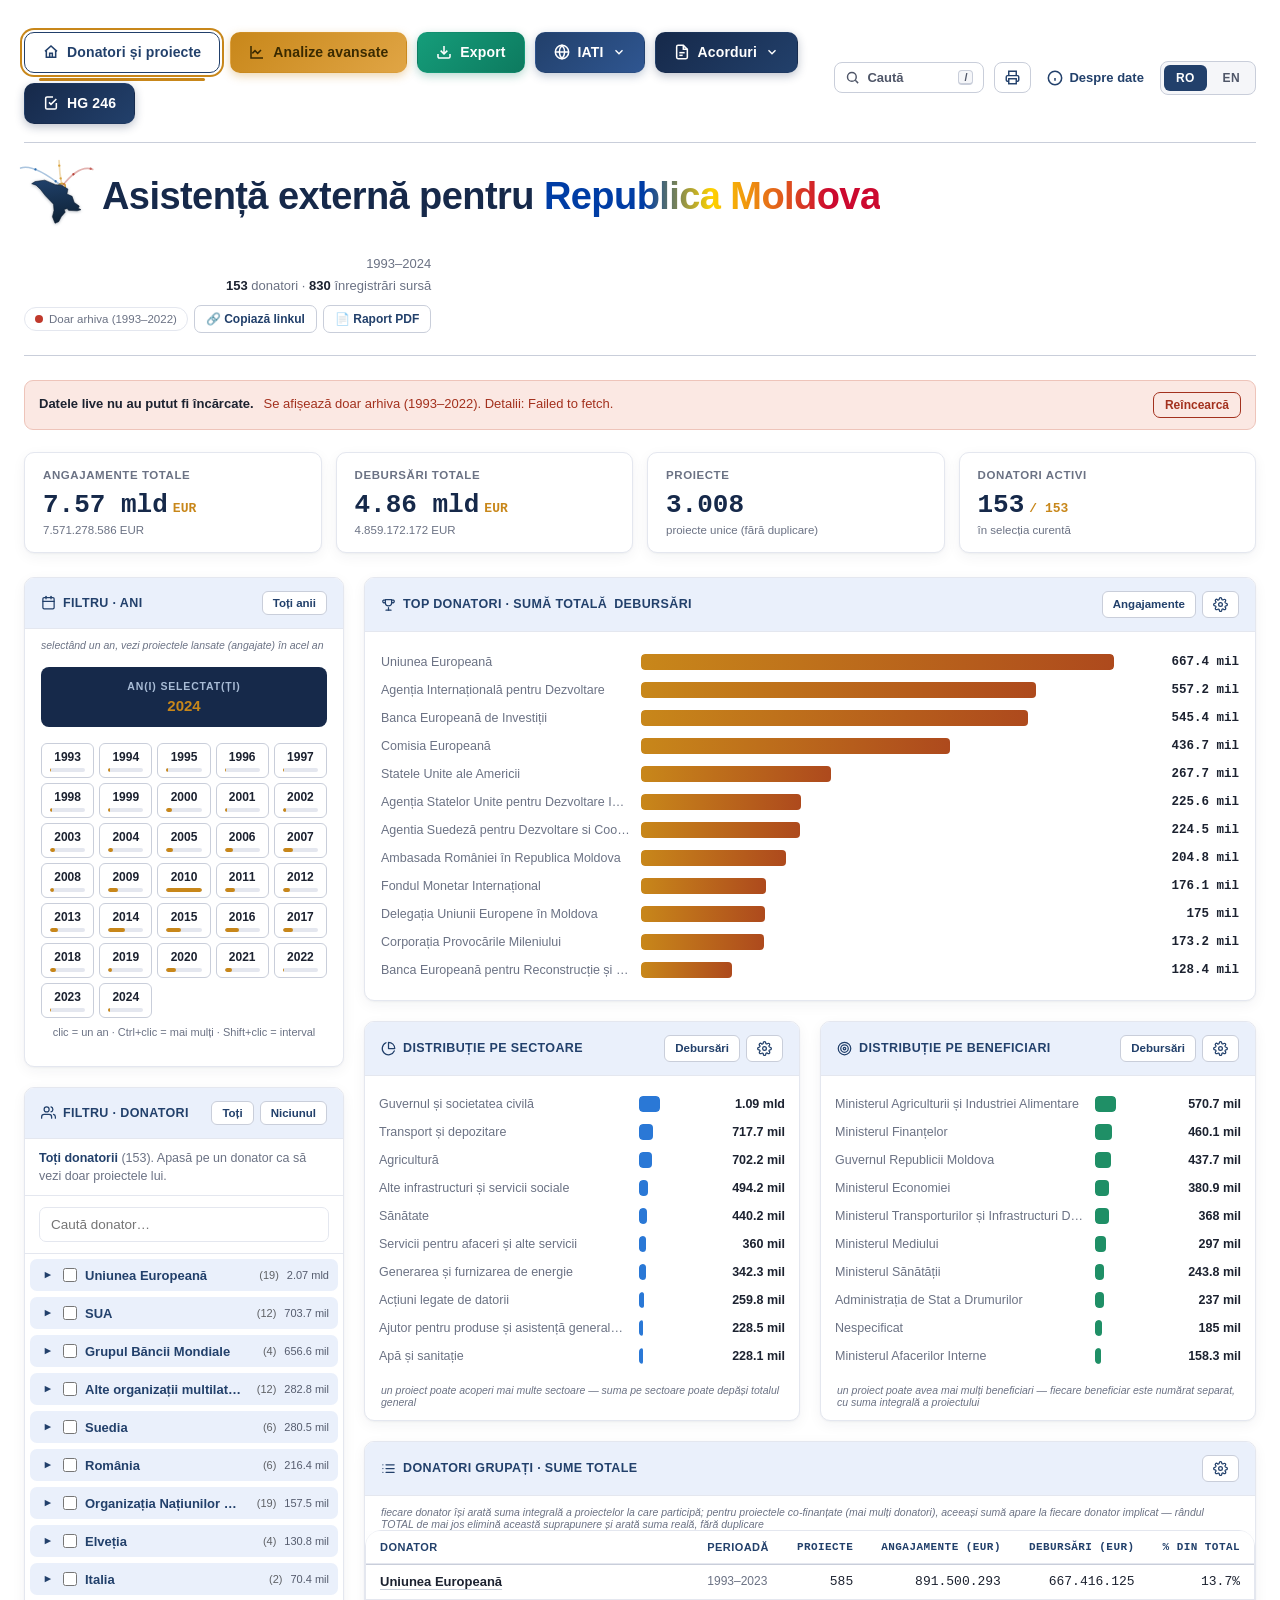
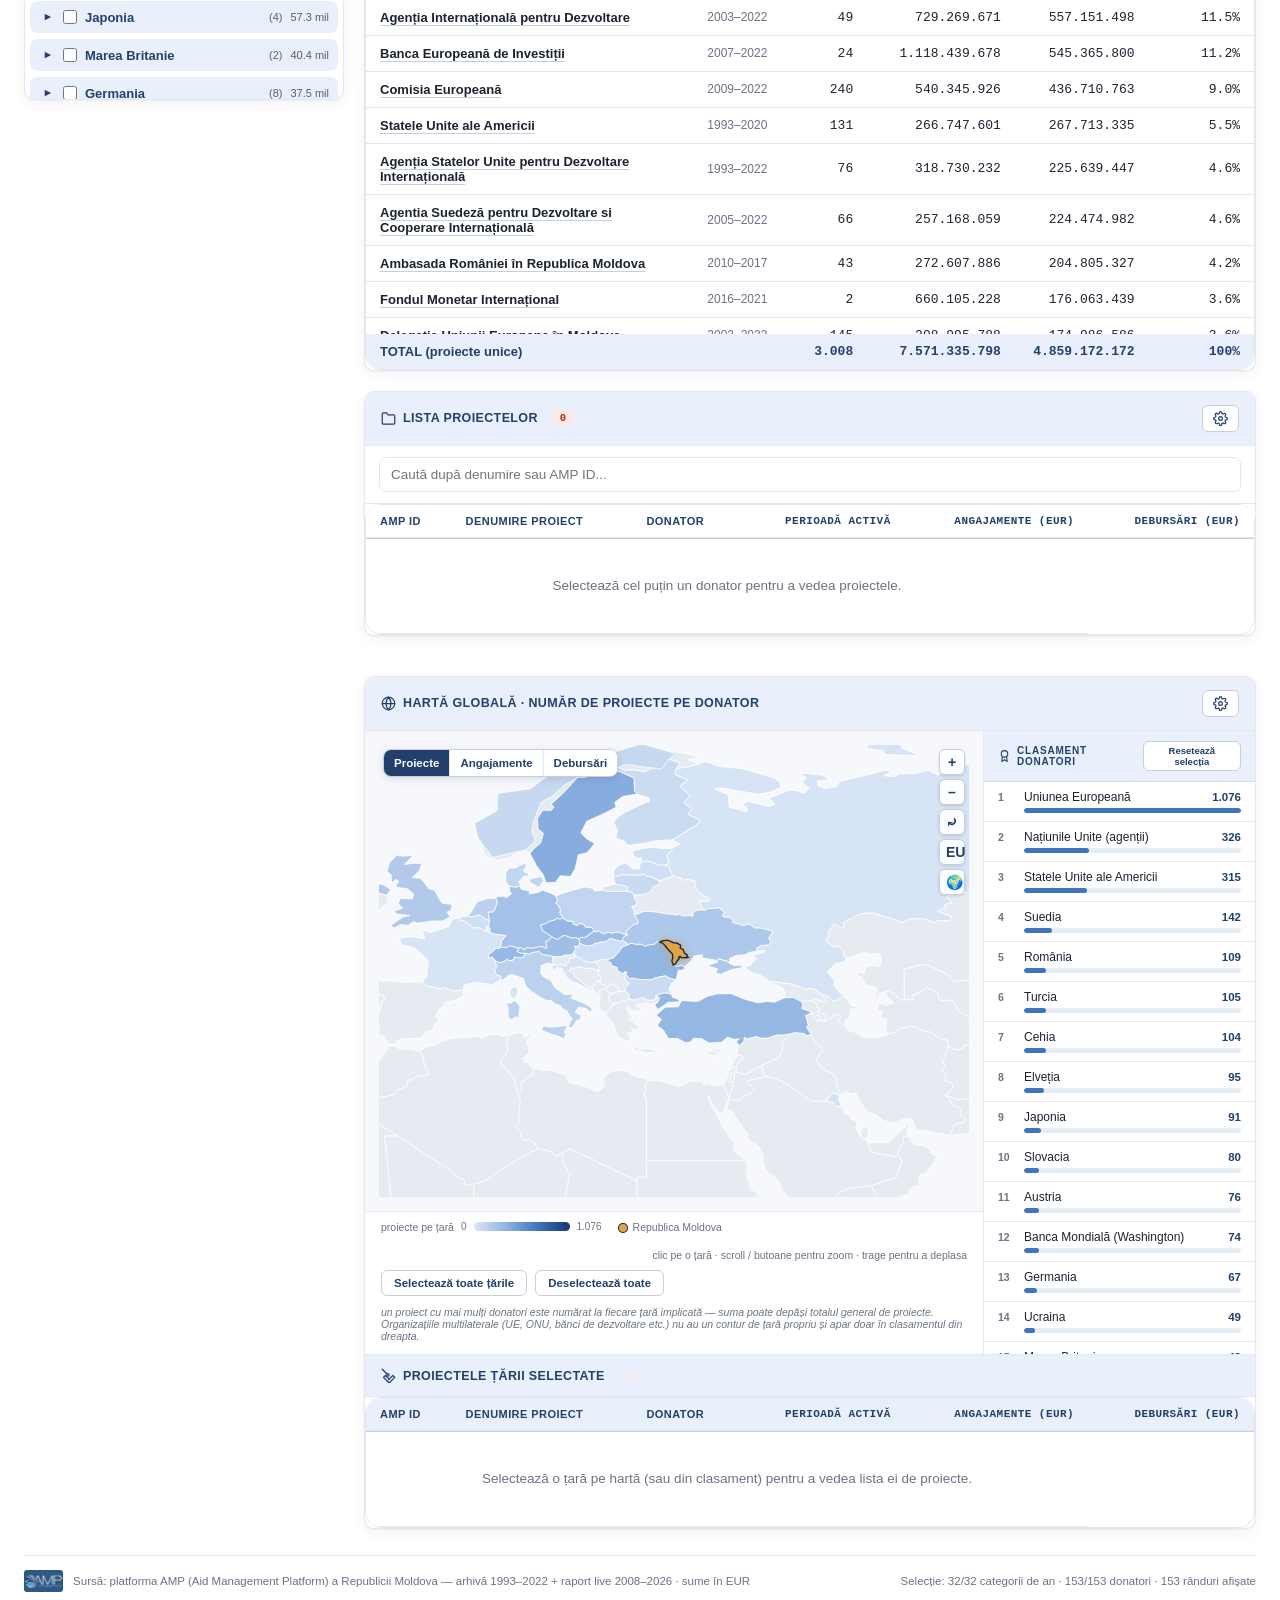
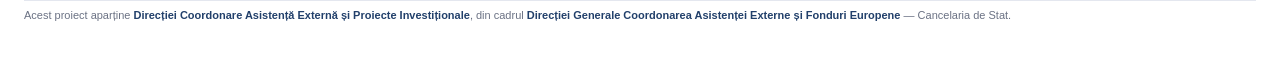
==== index.html @ 8be4ebf2 "Add files via upload" ====
<!doctype html>
<html lang="ro">
<head>
<meta charset="utf-8"/>
<meta name="viewport" content="width=device-width, initial-scale=1"/>
<meta name="description" content="Asistență externă pentru Republica Moldova — proiecte, donatori, sectoare, pe ani. Date din platforma AMP și din standardul internațional IATI."/>
<title>Asistență Externă — Republica Moldova</title>
<meta name="description" content="Cine finanțează Republica Moldova, cât și unde: donatori, proiecte, sume angajate și debursate, pe ani, sectoare și raioane — din platforma AMP și IATI.">
<meta property="og:title" content="Asistență externă pentru Republica Moldova">
<meta property="og:description" content="Cine finanțează Republica Moldova, cât și unde: donatori, proiecte, sume angajate și debursate, pe ani, sectoare și raioane — din platforma AMP și IATI.">
<meta property="og:image" content="https://nistor.vivi.md/og.png">
<meta property="og:url" content="https://nistor.vivi.md/">
<link rel="canonical" href="https://nistor.vivi.md/">
<meta property="og:type" content="website">
<meta name="twitter:card" content="summary_large_image">
<link rel="icon" href="favicon.svg" type="image/svg+xml">
<link rel="apple-touch-icon" href="apple-touch-icon.png">
<link rel="alternate" type="application/rss+xml" title="Acorduri de asistență externă — acte noi" href="rss.xml">

<style>
  :root{
    --bg:#ffffff;
    --panel:#ffffff;
    --line:#e4e7ef;
    --line-strong:#c9ceda;
    --ink:#1c2230;
    --ink-dim:#6b7284;
    --navy:#22406b;
    --navy-deep:#16294a;
    --blue-bg:#eaf0fb;
    --gold:#c8871a;
    --gold-bg:#fdf1dc;
    --red:#a3311e;
    --red-bg:#fbe8e3;
    --green-bg:#e6f4ea;
    --green-ink:#276c3e;
    /* dark "arrivals board" palette borrowed for map + sector/beneficiary panels */
    --dk-bg:#ffffff;
    --dk-panel:#ffffff;
    --dk-panel-alt:#f5f3ee;
    --amber:#ffb020;
    --amber-dim:#7a5a1a;
    --teal:#2dd4bf;
    --teal-dim:#155a52;
    --dk-red:#c0402c;
    --dk-ink:#1c2230;
    --dk-ink-dim:#6b7284;
    --dk-line:rgba(28,34,48,0.09);
    --dk-line-strong:rgba(28,34,48,0.18);
    --mono:ui-monospace,'SF Mono','Cascadia Mono','Roboto Mono',Consolas,'Courier New',monospace;
    --radius:10px;
    --shadow:0 1px 2px rgba(20,30,60,.04), 0 4px 14px rgba(20,30,60,.05);
  }
  *{box-sizing:border-box;}
  html,body{margin:0;padding:0;overflow-x:hidden;max-width:100%;}
  body{
    background:var(--bg);
    color:var(--ink);
    font-family:-apple-system,BlinkMacSystemFont,'Segoe UI',Roboto,'Helvetica Neue',Arial,sans-serif;
    min-height:100vh;
    font-size:15px;
  }
  .wrap{max-width:1400px;margin:0 auto;padding:32px 24px 60px;}

  /* ---------- Header ---------- */
  header.top{
    display:flex;justify-content:space-between;align-items:flex-end;
    gap:24px;flex-wrap:wrap;
    padding-bottom:22px;margin-bottom:24px;
    border-bottom:1px solid var(--line-strong);
  }
  .title-row{display:flex;align-items:center;gap:14px;}
  .lang-switch{display:flex;gap:4px;background:var(--bg);border:1px solid var(--line-strong);border-radius:8px;padding:3px;}
  .lang-switch button{
    border:none;background:transparent;color:var(--ink-dim);font-size:12px;font-weight:700;
    padding:6px 12px;border-radius:6px;cursor:pointer;letter-spacing:.03em;
  }
  .lang-switch button.active{background:var(--navy);color:#fff;}
  .lang-switch button:hover:not(.active){color:var(--navy);}
  /* Butonul „Acorduri" avea aceeași formă ca vecinii lui, dar nicio regulă de
     interacțiune: nu se ridica la hover, n-avea strălucire, nu răspundea la
     apăsare, iar săgeata stătea pe loc. Arăta ca o etichetă, nu ca un buton —
     iar diferența față de celelalte două îl făcea să pară stricat. Primește
     același tratament, adaptat conturului lui alb cu navy: la hover se umple
     cu albastru și inversează culorile. */
  #acorduriNavBtn, #hg246NavBtn{
    /* Culorile stau aici, nu în atributul style al elementului: un stil inline
       bate orice regulă din foaia de stil, așa că starea de hover nu se putea
       aplica niciodată. Butoanele arătau statice fiindcă erau statice. */
    background:linear-gradient(135deg,#16294a,#22406b);
    color:#fff;
    border:1.5px solid transparent;
    transition:transform .35s cubic-bezier(.34,1.56,.64,1), box-shadow .25s ease,
               background .25s ease, color .25s ease, border-color .25s ease;
    position:relative; overflow:hidden;
  }
  #acorduriNavBtn::before, #hg246NavBtn::before{
    content:''; position:absolute; inset:0; border-radius:inherit;
    background:radial-gradient(circle at 50% 50%, rgba(255,255,255,.3), transparent 70%);
    opacity:0; transition:opacity .3s ease; pointer-events:none;
  }
  #acorduriNavBtn:hover, #hg246NavBtn:hover{
    transform:translateY(-3px) scale(1.035);
    /* Fundalul de bază e navy închis; la hover se luminează cu o treaptă,
       ca celelalte butoane pline. Chenarul rămâne transparent — altfel ar
       apărea un contur din senin, doar la trecerea mouse-ului. */
    background:linear-gradient(135deg,var(--navy),#2f5691);
    color:#fff; border-color:transparent;
    box-shadow:0 10px 26px rgba(34,64,107,.35),0 3px 8px rgba(34,64,107,.25),
               0 0 0 1px rgba(34,64,107,.3);
  }
  #acorduriNavBtn:hover::before, #hg246NavBtn:hover::before{ opacity:1; }
  #acorduriNavBtn:active, #hg246NavBtn:active{
    transform:translateY(-1px) scale(.97);
    transition:transform .12s ease;
  }
  #acorduriNavBtn svg, #hg246NavBtn svg{ transition:transform .35s cubic-bezier(.34,1.56,.64,1); }
  #acorduriNavBtn:hover svg, #hg246NavBtn:hover svg{ transform:translateX(3px); }
  #acorduriNavBtn:hover #acorduriSelectorChevron{ transform:none; }
  #acorduriSelector.deschis #acorduriSelectorChevron{ transform:rotate(180deg) !important; }
  #acorduriSelectorMenu .acord-opt:hover, #acorduriSelectorMenu .acord-opt:focus-visible{ background:var(--blue-bg); outline:none; }
  /* Focusul din tastatură era invizibil pe toate trei. */
  #acorduriNavBtn:focus-visible, #hg246NavBtn:focus-visible, #advancedAnalysisNavBtn:focus-visible,
  #updateNavBtn:focus-visible{ outline:2px solid var(--gold); outline-offset:3px; }

  #advancedAnalysisNavBtn, #updateNavBtn{
    transition:transform .35s cubic-bezier(.34,1.56,.64,1), box-shadow .25s ease, background .25s ease;
    position:relative; overflow:hidden;
  }
  #advancedAnalysisNavBtn::before, #updateNavBtn::before{
    content:''; position:absolute; inset:0; border-radius:inherit;
    background:radial-gradient(circle at 50% 50%, rgba(255,255,255,.35), transparent 70%);
    opacity:0; transition:opacity .3s ease; pointer-events:none;
  }
  #advancedAnalysisNavBtn:hover, #updateNavBtn:hover{
    transform:translateY(-3px) scale(1.035);
  }
  #advancedAnalysisNavBtn:hover::before, #updateNavBtn:hover::before{ opacity:1; }
  #advancedAnalysisNavBtn:active, #updateNavBtn:active{
    transform:translateY(-1px) scale(.97);
    transition:transform .12s ease;
  }
  #advancedAnalysisNavBtn:hover{
    box-shadow:0 10px 26px rgba(200,135,26,.45),0 3px 8px rgba(200,135,26,.3),0 0 0 1px rgba(200,135,26,.35);
  }
  #updateNavBtn:hover{
    box-shadow:0 10px 26px rgba(13,122,95,.4),0 3px 8px rgba(13,122,95,.25),0 0 0 1px rgba(13,122,95,.3);
    background:linear-gradient(135deg,#1bb38c,#0f8a6b);
  }
  #advancedAnalysisNavBtn svg, #updateNavBtn svg{ transition:transform .35s cubic-bezier(.34,1.56,.64,1); }
  #advancedAnalysisNavBtn:hover svg, #updateNavBtn:hover svg{ transform:translateX(3px); }
  .title-row img{width:46px;height:46px;flex:none;border-radius:10px;box-shadow:0 2px 8px rgba(20,30,60,.15);}

  /* ---------- logo animat: harta Moldovei cu fluxuri de asistență ---------- */
  .logo-badge{
    width:64px;height:64px;flex:none;position:relative;cursor:default;
  }
  .logo-badge svg{ width:100%; height:100%; overflow:visible; display:block; }
  .logo-badge .md-shape{
    transform-origin: 120px 125px;
    animation: logoBreathe 3.6s ease-in-out infinite;
    filter: drop-shadow(0 2px 5px rgba(15,35,60,.35));
    transition: filter .3s ease;
  }
  @keyframes logoBreathe{
    0%,100%{ transform:scale(1); }
    50%{ transform:scale(1.02); }
  }
  .logo-badge:hover .md-shape{
    filter: drop-shadow(0 3px 7px rgba(15,35,60,.5)) drop-shadow(0 0 6px rgba(217,164,65,.45));
  }
  .logo-badge .flow-line{
    fill:none; stroke-linecap:round; opacity:.4; stroke-width:5;
    transition: opacity .3s ease;
  }
  .logo-badge:hover .flow-line{ opacity:.75; }
  .logo-badge .pulse-ring{
    fill:none; stroke:#d9a441; stroke-width:4;
    transform-origin: 137px 82px;
    animation: logoPulseRing 3s ease-out infinite;
  }
  @keyframes logoPulseRing{
    0%{ transform:scale(.3); opacity:.8; }
    75%{ transform:scale(2.2); opacity:0; }
    100%{ transform:scale(2.2); opacity:0; }
  }
  @media (prefers-reduced-motion: reduce){
    .logo-badge .md-shape, .logo-badge .pulse-ring{ animation:none; }
  }
  .eyebrow{
    font-family:-apple-system,BlinkMacSystemFont,'Segoe UI',Roboto,'Helvetica Neue',Arial,sans-serif;
    font-size:12px;letter-spacing:.09em;text-transform:uppercase;
    color:#8a5a0e;margin:0 0 8px;font-weight:700;   /* auriu închis: contrast 5,6:1 (auriul obișnuit avea 3:1) */
  }
  h1{
    font-family:-apple-system,BlinkMacSystemFont,'Segoe UI',Roboto,'Helvetica Neue',Arial,sans-serif;
    font-weight:800;
    font-size:clamp(26px,3.2vw,38px);
    line-height:1.12;margin:0;
    color:var(--navy-deep);
    letter-spacing:-0.015em;
  }
  h1 span.md-flag-text{
    background:linear-gradient(90deg, #003DA5 0%, #003DA5 30%, #FFD200 50%, #CC092F 85%);
    -webkit-background-clip:text;background-clip:text;-webkit-text-fill-color:transparent;
    color:#CC092F; /* fallback for browsers without background-clip:text support */
  }
  .top-meta{
    text-align:right;font-size:13px;color:var(--ink-dim);line-height:1.7;
  }
  .top-meta b{color:var(--ink);font-weight:600;}

  /* ---------- KPI row ---------- */
  .kpis{
    display:grid;grid-template-columns:repeat(4,1fr);
    gap:14px;margin-bottom:24px;
  }
  @media (max-width:800px){.kpis{grid-template-columns:repeat(2,1fr);}}
  .kpi{
    background:var(--panel);border:1px solid var(--line);
    border-radius:var(--radius);box-shadow:var(--shadow);
    padding:16px 18px;
  }
  .kpi .lbl{
    font-family:-apple-system,BlinkMacSystemFont,'Segoe UI',Roboto,'Helvetica Neue',Arial,sans-serif;
    font-size:11.5px;letter-spacing:.05em;font-weight:700;
    text-transform:uppercase;color:var(--ink-dim);margin-bottom:9px;
  }
  .kpi .val{
    font-family:-apple-system,BlinkMacSystemFont,'Segoe UI',Roboto,'Helvetica Neue',Arial,sans-serif;font-weight:800;
    font-size:clamp(20px,2.1vw,26px);color:var(--navy-deep);
    font-variant-numeric:tabular-nums;
  }
  .kpi .val small{font-size:13px;color:var(--gold);font-weight:600;margin-left:5px;}
  .kpi .sub{font-size:11.5px;color:var(--ink-dim);margin-top:4px;font-variant-numeric:tabular-nums;}

  /* ---------- Layout ---------- */
  .grid{display:grid;grid-template-columns:320px 1fr;gap:20px;align-items:start;}
  .grid>*{min-width:0;}
  @media (max-width:940px){.grid{grid-template-columns:1fr;}}

  .mai-mult-td{text-align:center;padding:16px 10px !important;}
  .mai-mult-td span{font-size:12px;color:var(--ink-dim);margin-left:12px;}
  /* verificarea sumelor AMP–IATI: suma e buton, proveniența ei se deschide sub rând */
  .iati-detaliu-btn{font-family:var(--mono);font-size:11.5px;background:none;border:0;border-bottom:1px dashed var(--line-strong);
    padding:0 0 1px;color:inherit;cursor:pointer;white-space:nowrap;}
  .iati-detaliu-btn:hover{color:var(--navy);border-bottom-color:var(--navy);}
  .iati-detaliu-btn[aria-expanded="true"] span{display:inline-block;transform:rotate(180deg);}
  .iati-dif{font-family:var(--mono);font-size:10.5px;margin-top:2px;}
  .iati-dif.minus{color:var(--red);} .iati-dif.plus{color:var(--amber-dim);} .iati-dif.info{color:var(--ink-dim);font-family:inherit;}
  tr.iati-detaliu > td{background:var(--panel-2, rgba(0,0,0,.025));padding:12px 14px !important;border-bottom:1px solid var(--line-strong);}
  .iati-det{display:flex;flex-wrap:wrap;gap:14px 28px;font-size:12px;}
  .iati-det-cauza{flex:1 0 100%;background:var(--gold-bg);color:var(--amber-dim);border-radius:6px;padding:8px 10px;line-height:1.5;}
  .iati-det-col{min-width:240px;max-width:100%;overflow-x:auto;}
  .iati-det-col table{border-collapse:collapse;font-size:11.5px;margin-top:4px;}
  .iati-det-nota{color:var(--ink-dim);font-size:11px;margin:2px 0 4px;max-width:420px;}
  /* De la lege la bani: acordurile legate de proiectele AMP */
  .leg-status{font-size:12.5px;padding:9px 12px;border-radius:6px;background:var(--blue-bg);color:var(--navy);font-weight:600;margin:0 0 12px;}
  .leg-status.err{background:var(--red-bg);color:var(--red);}
  .leg-err-det{font-weight:400;margin-top:4px;line-height:1.5;}
  .leg-kpis{margin:0 0 4px !important;grid-template-columns:repeat(5,1fr);}
  @media (max-width:1100px){.leg-kpis{grid-template-columns:repeat(3,1fr);}}
  @media (max-width:800px){.leg-kpis{grid-template-columns:repeat(2,1fr);}}
  .leg-bara{padding:10px 16px;display:flex;gap:10px;flex-wrap:wrap;align-items:center;}
  .leg-bara input[type=text],.leg-bara select{padding:8px 10px;border:1px solid var(--line-strong);border-radius:6px;font-size:13px;background:var(--panel);color:inherit;}
  .leg-bara input[type=text]{flex:1;min-width:220px;}
  .leg-tabs{display:inline-flex;border:1px solid var(--line-strong);border-radius:8px;overflow:hidden;}
  .leg-tabs button{background:var(--panel);border:0;padding:6px 14px;font-size:12.5px;font-weight:600;cursor:pointer;color:var(--navy);}
  .leg-tabs button.activ{background:var(--navy);color:#fff;}
  .leg-badge{display:inline-block;border-radius:4px;padding:1px 7px;font-size:10.5px;font-weight:700;white-space:nowrap;}
  .leg-badge.confirmat{background:var(--navy);color:#fff;}
  .leg-badge.suma{background:var(--green-bg);color:var(--green-ink);}
  .leg-badge.titlu{background:var(--gold-bg);color:var(--amber-dim);}
  .leg-badge.ambiguu{background:#fbe3d6;color:#9a4a12;}
  .leg-badge.fara{background:#eceff3;color:var(--ink-dim);}
  #legTabel{width:100%;border-collapse:collapse;font-size:12.5px;}
  #legTabel th{padding:8px 10px;text-align:left;font-size:11px;text-transform:uppercase;letter-spacing:.04em;color:var(--ink-dim);}
  #legTabel td{padding:8px 10px;vertical-align:top;border-top:1px solid var(--line);}
  #legTabel .num{text-align:right;white-space:nowrap;font-family:var(--mono);font-size:11.5px;}
  tr.leg-rand{cursor:pointer;} tr.leg-rand:hover{background:rgba(0,0,0,.025);}
  .leg-nume{font-weight:700;}
  .leg-sub,.leg-aprox{color:var(--ink-dim);font-size:11.5px;}
  .leg-titlu{max-width:300px;}
  tr.leg-detaliu > td{background:var(--panel-2, rgba(0,0,0,.025));padding:12px 14px !important;}
  .leg-det-t{font-size:11px;text-transform:uppercase;letter-spacing:.04em;color:var(--ink-dim);margin:0 0 4px;font-weight:700;}
  .leg-leg{display:flex;flex-wrap:wrap;gap:4px 12px;align-items:baseline;padding:7px 0;border-bottom:1px dashed var(--line);font-size:12px;}
  .leg-chip{font-size:10.5px;background:var(--gold-bg);color:var(--amber-dim);border-radius:10px;padding:1px 8px;}
  .leg-sumaText{flex:1 0 100%;color:var(--ink-dim);font-size:11.5px;}
  .leg-act,.leg-manual{font-size:11.5px;color:var(--ink-dim);margin-top:10px;}
  .leg-manual{display:flex;gap:8px;flex-wrap:wrap;align-items:center;}
  .leg-manual input{padding:4px 8px;border:1px solid var(--line-strong);border-radius:6px;font-size:12px;width:170px;}
  .leg-btn{background:var(--panel);color:var(--navy);border:1px solid var(--line-strong);border-radius:6px;padding:3px 10px;font-size:11.5px;font-weight:600;cursor:pointer;}
  .leg-btn:hover{border-color:var(--navy);}
  .leg-btn.ok{background:var(--navy);color:#fff;border-color:var(--navy);}
  #legPanouConf textarea{width:100%;min-height:150px;font-family:var(--mono);font-size:11.5px;border:1px solid var(--line-strong);border-radius:6px;padding:8px;box-sizing:border-box;background:var(--panel);color:inherit;}
  .mai-mult-btn{background:var(--navy);color:#fff;border:none;border-radius:8px;padding:9px 18px;font-size:13px;font-weight:700;cursor:pointer;}
  .mai-mult-btn:hover{filter:brightness(1.15);}
  .sr-only{position:absolute!important;width:1px;height:1px;padding:0;margin:-1px;overflow:hidden;clip:rect(0,0,0,0);white-space:nowrap;border:0}
  .panel{
    background:var(--panel);
    border:1px solid var(--line);
    border-radius:var(--radius);
    box-shadow:var(--shadow);
    overflow:hidden;
  }
  .panel-head{
    display:flex;justify-content:space-between;align-items:center;
    padding:13px 16px;border-bottom:1px solid var(--line);
    background:var(--blue-bg);
  }
  .panel-head h2{
    font-family:-apple-system,BlinkMacSystemFont,'Segoe UI',Roboto,'Helvetica Neue',Arial,sans-serif;
    font-size:12.5px;letter-spacing:.03em;
    text-transform:uppercase;color:var(--navy);margin:0;font-weight:700;
    display:flex;align-items:center;gap:7px;
  }
  .ico{width:15px;height:15px;flex:none;stroke:currentColor;fill:none;stroke-width:2;stroke-linecap:round;stroke-linejoin:round;}
  .panel-head .btns{display:flex;gap:6px;}
  .panel-head button{
    background:var(--panel);border:1px solid var(--line-strong);color:var(--navy);
    font-family:inherit;font-size:11.5px;font-weight:600;border-radius:6px;
    padding:5px 10px;cursor:pointer;transition:.12s ease;
  }
  .panel-head button:hover{background:var(--navy);color:#fff;border-color:var(--navy);}
  .panel-head button.metric-active{background:var(--navy);color:#fff;border-color:var(--navy);}

  /* --- Year slicer --- */
  #yearSlicer{padding:16px;}
  .year-window{
    border-radius:8px;background:var(--navy-deep);
    padding:13px 14px;margin-bottom:16px;text-align:center;
  }
  .year-window .yw-label{font-size:10.5px;color:#a9bcd6;letter-spacing:.08em;text-transform:uppercase;margin-bottom:5px;font-weight:600;}
  .year-window .yw-value{font-family:-apple-system,BlinkMacSystemFont,'Segoe UI',Roboto,'Helvetica Neue',Arial,sans-serif;font-size:22px;font-weight:800;color:#ffd88a;}
  .year-window .yw-value.multi{font-size:15px;color:#fff;font-weight:700;}

  .year-strip{
    display:flex;align-items:flex-end;gap:2px;height:56px;margin-bottom:2px;
    border-bottom:1px solid var(--line);padding-bottom:2px;
    pointer-events:none; /* decorative sparkline only; chips below do the selecting */
  }
  .year-bar{
    flex:1;background:var(--line);position:relative;
    min-width:4px;border-radius:2px 2px 0 0;overflow:hidden;
  }
  .year-bar .fill{
    position:absolute;bottom:0;left:0;right:0;background:var(--gold);
  }
  .year-bar.active .fill{background:var(--red);}
  .year-hint{font-size:11px;color:var(--ink-dim);text-align:center;margin:8px 0 12px;}

  /* --- Year chips: the actual clickable selector --- */
  .year-chips{
    display:flex;flex-wrap:wrap;gap:5px;
    max-height:170px;overflow-y:auto;
    padding:2px 2px 4px;margin-bottom:4px;
    border:1px solid var(--line);border-radius:8px;
    background:var(--bg);
  }
  .year-chips::-webkit-scrollbar{width:8px;}
  .year-chips::-webkit-scrollbar-thumb{background:var(--line-strong);border-radius:8px;}
  .year-chip{
    flex:0 0 auto;
    min-width:52px;text-align:center;
    padding:7px 6px;border-radius:6px;
    border:1.5px solid var(--line-strong);background:var(--panel);
    font-size:12.5px;font-weight:600;color:var(--ink-dim);
    cursor:pointer;user-select:none;
    transition:.1s ease;
  }
  .year-chip:hover{border-color:var(--navy);color:var(--navy);}
  /* Anul selectat era vișiniu — o culoare care în restul paginii înseamnă
     avertisment sau Republica Moldova pe hartă, și care nu apare nicăieri ca
     stare „ales". Navy e culoarea selecției peste tot altundeva; o folosim și
     aici, ca să nu pară o eroare. */
  .year-chip.active{
    background:linear-gradient(135deg,var(--navy),#2f5691);
    border-color:var(--navy);color:#fff;
    box-shadow:0 2px 6px rgba(34,64,107,.3);
  }

  .na-year-row{
    display:flex;align-items:center;justify-content:space-between;
    margin-top:12px;padding:9px 12px;border:1px dashed var(--line-strong);
    border-radius:8px;cursor:pointer;background:var(--bg);
  }
  .na-year-row:hover{background:var(--blue-bg);}
  .na-year-row.active{background:var(--red-bg);border-color:var(--red);border-style:solid;}
  .na-year-row .na-label{font-size:12px;color:var(--ink-dim);}
  .na-year-row.active .na-label{color:var(--red);font-weight:600;}
  .na-year-row .na-val{font-size:12px;font-weight:700;color:var(--ink);font-variant-numeric:tabular-nums;}

  /* --- Donor slicer --- */
  #donorSlicer{display:flex;flex-direction:column;max-height:560px;}
  .search-box{padding:11px 14px;border-bottom:1px solid var(--line);}
  .search-box input{
    width:100%;background:var(--bg);border:1px solid var(--line);border-radius:7px;
    color:var(--ink);padding:9px 11px;font-family:inherit;font-size:13.5px;
    outline:none;
  }
  .search-box input:focus{border-color:var(--navy);}
  .donor-list{overflow-y:auto;padding:5px;flex:1;}
  .donor-row{
    display:flex;align-items:center;gap:10px;padding:7px 9px;cursor:pointer;
    position:relative;border-radius:7px;margin-bottom:1px;
  }
  .donor-row:hover{background:var(--gold-bg);}
  .donor-row input{accent-color:var(--navy);width:14px;height:14px;flex:none;cursor:pointer;}
  .donor-row .name{
    font-size:13px;color:var(--ink);flex:1;line-height:1.3;
    overflow:hidden;text-overflow:ellipsis;white-space:nowrap;
  }
  .donor-row.checked{background:var(--green-bg);}
  .donor-row.checked .name{color:var(--green-ink);font-weight:600;}
  .donor-row .bar-bg{
    position:absolute;left:0;bottom:0;top:0;background:rgba(200,135,26,0.10);
    z-index:0;border-radius:7px;
  }
  .donor-row > *{position:relative;z-index:1;}
  .donor-group{margin-bottom:6px;}
  .donor-group-header{
    display:flex;gap:8px;align-items:center;padding:8px 9px;
    background:var(--blue-bg);border-radius:7px;cursor:pointer;
    font-weight:600;font-size:13px;color:var(--navy);user-select:none;
    position:sticky;top:0;z-index:10;
  }
  .donor-group-header:hover{opacity:0.85;}
  .donor-group-header input{accent-color:var(--navy);width:14px;height:14px;cursor:pointer;margin:0;}
  .donor-group-header .toggle{
    width:16px;height:16px;display:flex;align-items:center;justify-content:center;
    font-size:11px;flex:none;transition:transform 0.2s;
  }
  .donor-group-header.collapsed .toggle{transform:rotate(-90deg);}
  .donor-group-header .group-name{flex:1;white-space:nowrap;overflow:hidden;text-overflow:ellipsis;}
  .donor-group-header .group-count{font-size:11px;color:rgba(0,0,0,0.6);font-weight:400;margin-left:4px;}
  .donor-group-header.all-checked{background:var(--green-bg);color:var(--green-ink);}
  .donor-group-items{
    display:grid;grid-template-columns:1fr;gap:1px;
    margin-left:16px;margin-top:3px;max-height:2000px;
    overflow:hidden;transition:max-height 0.2s,margin 0.2s;
  }
  .donor-group-items.collapsed{max-height:0;margin:0;}
  .donor-item{
    display:flex;align-items:center;gap:10px;padding:7px 9px;cursor:pointer;
    position:relative;border-radius:7px;margin-bottom:1px;
  }
  .donor-item:hover{background:var(--gold-bg);}
  .donor-item input{accent-color:var(--navy);width:14px;height:14px;flex:none;cursor:pointer;}
  .donor-item .name{
    font-size:13px;color:var(--ink);flex:1;line-height:1.3;
    overflow:hidden;text-overflow:ellipsis;white-space:nowrap;
  }
  .donor-item.checked{background:var(--green-bg);}
  .donor-item.checked .name{color:var(--green-ink);font-weight:600;}
  .donor-item .bar-bg{
    position:absolute;left:0;bottom:0;top:0;background:rgba(200,135,26,0.10);
    z-index:0;border-radius:7px;
  }
  .donor-item > *{position:relative;z-index:1;}
  .donor-list::-webkit-scrollbar{width:9px;}
  .donor-list::-webkit-scrollbar-thumb{background:var(--line-strong);border-radius:8px;}
  .donor-list::-webkit-scrollbar-track{background:transparent;}

  /* --- Filtrele refăcute: ani vizibili toți, donatori cu selecție explicită ---
     Anii stăteau într-o cutie cu derulare internă, sub o bandă decorativă care
     lăsa un gol mare: jumătate din ani nu se vedeau. Acum toți sunt pe ecran,
     fiecare cu bara lui de sumă. */
  #yearSlicer .year-strip{display:none;}
  #yearSlicer .year-chips{
    display:grid;grid-template-columns:repeat(auto-fill,minmax(48px,1fr));gap:5px;
    max-height:none;overflow:visible;border:none;background:none;padding:0;
  }
  #yearSlicer .year-chip{
    min-width:0;padding:6px 3px 5px;display:flex;flex-direction:column;align-items:center;gap:4px;
    font-size:12px;
  }
  .year-chip .yc-bar{display:block;width:78%;height:4px;border-radius:2px;background:var(--line);overflow:hidden;}
  .year-chip .yc-bar i{display:block;height:100%;background:var(--gold);border-radius:2px;}
  .year-chip.active .yc-bar{background:rgba(255,255,255,.25);}
  .year-chip.active .yc-bar i{background:#ffd88a;}
  /* „toți anii": nu evidențiem fiecare an ca ales — ar arăta ca o selecție făcută de mână */
  #yearSlicer.toti .year-chip.active{background:var(--panel);color:var(--ink);border-color:var(--line-strong);box-shadow:none;}
  #yearSlicer.toti .year-chip.active .yc-bar{background:var(--line);}
  #yearSlicer.toti .year-chip.active .yc-bar i{background:var(--gold);}

  .donor-sel{padding:10px 14px;border-bottom:1px solid var(--line);font-size:12.5px;color:var(--ink-dim);line-height:1.45;}
  .donor-sel b{color:var(--navy);}
  .donor-sel .chips{display:flex;flex-wrap:wrap;gap:5px;margin-top:6px;}
  .donor-sel .chip{display:inline-flex;align-items:center;gap:5px;max-width:100%;background:var(--navy);color:#fff;
    border-radius:14px;padding:3px 5px 3px 10px;font-size:11.5px;font-weight:600;}
  .donor-sel .chip span{overflow:hidden;text-overflow:ellipsis;white-space:nowrap;}
  .donor-sel .chip button{border:none;background:rgba(255,255,255,.2);color:#fff;border-radius:50%;width:17px;height:17px;
    line-height:15px;padding:0;cursor:pointer;font-size:12px;flex:none;}
  .donor-sel .chip button:hover{background:rgba(255,255,255,.4);}
  .donor-sel .reset{border:none;background:none;color:var(--navy);text-decoration:underline;cursor:pointer;font:inherit;padding:0;margin-left:4px;}
  .donor-group-header .group-sum,.donor-item .sum{font-size:11px;font-variant-numeric:tabular-nums;color:#555c6e;font-weight:500;flex:none;}
  .donor-group-header .group-name{cursor:pointer;}
  /* numele lungi împingeau suma în afara panoului: coloana trebuie să poată
     să se strângă sub lățimea conținutului, ca să apară „…" */
  #donorSlicer .donor-group-items{grid-template-columns:minmax(0,1fr);}
  #donorSlicer .donor-item{min-width:0;}
  #donorSlicer .donor-item .name{min-width:0;}
  .donor-group-header.partial{background:#eef4ea;}
  /* modul „toți": nicio bifă, niciun verde — altfel pare că selecția e deja făcută */
  .donor-list.toti .donor-item.checked{background:none;}
  .donor-list.toti .donor-item.checked .name{color:var(--ink);font-weight:400;}
  .donor-list.toti .donor-group-header.all-checked{background:var(--blue-bg);color:var(--navy);}

  /* ---------- Main column ---------- */
  .main-col{display:flex;flex-direction:column;gap:20px;}

  #chartPanel .panel-body{padding:16px;}
  .two-col{display:grid;grid-template-columns:1fr 1fr;gap:20px;}
  .two-col>*{min-width:0;}
  @media (max-width:700px){.two-col{grid-template-columns:1fr;}}
  .chart-note{font-size:10.5px;color:var(--ink-dim);padding:0 16px 12px;font-style:italic;}
  #sectorPanel .panel-body,#beneficiaryPanel .panel-body{padding:14px;min-height:120px;}
  /* Panourile din dashboard-ul IATI d-portal foloseau clasa generică .panel-body,
     care nu are padding propriu (celelalte panouri primesc padding printr-un
     selector legat de ID-ul lor specific). Fără el, prima literă a fiecărei
     etichete se lipea de marginea panoului. */
  #dpPublisherBody,#dpStatusBody,#dpYearChartBody,#dpSectorBody{padding:14px 16px;min-height:120px;box-sizing:border-box;}
  /* ---------- caseta de selecție multiplă a donatorilor (export) — arăta ca un
     element HTML brut, fără nimic din restul stilului dashboard-ului ---------- */
  #exportDonorSelect{
    font-family:inherit; background:var(--panel); color:var(--ink);
    transition:border-color .15s ease, box-shadow .15s ease;
  }
  #exportDonorSelect option{
    padding:6px 8px; border-radius:4px;
  }
  #exportDonorSelect:focus{
    outline:none; border-color:var(--navy);
    box-shadow:0 0 0 3px rgba(34,64,107,.15);
  }
  #exportDonorSelect option:checked{
    background:linear-gradient(0deg,var(--blue-bg),var(--blue-bg));
    color:var(--navy); font-weight:600;
  }

  /* --- Sector & beneficiary panels: dark "arrivals board" style --- */
  #sectorPanel,#beneficiaryPanel{background:var(--dk-panel);border-color:var(--dk-line-strong);}
  #sectorPanel .panel-head,#beneficiaryPanel .panel-head{background:var(--dk-panel-alt);border-bottom-color:var(--dk-line-strong);}
  #sectorPanel .panel-head h2,#beneficiaryPanel .panel-head h2{color:var(--teal);font-family:var(--mono);letter-spacing:.08em;}
  #sectorPanel .panel-head button,#beneficiaryPanel .panel-head button{
    background:var(--dk-panel);border-color:var(--dk-line-strong);color:var(--dk-ink-dim);font-family:var(--mono);
  }
  #sectorPanel .panel-head button:hover,#beneficiaryPanel .panel-head button:hover{background:var(--amber);color:#1a1200;border-color:var(--amber);}
  #sectorPanel .bar-row .bname,#beneficiaryPanel .bar-row .bname{color:var(--dk-ink-dim);}
  #sectorPanel .bar-val,#beneficiaryPanel .bar-val{color:var(--dk-ink);font-family:var(--mono);font-weight:400;}
  #sectorPanel .bar-track,#beneficiaryPanel .bar-track{background:var(--dk-panel-alt);}
  #sectorPanel .bar-fill{background:linear-gradient(90deg,var(--amber-dim),var(--amber));}
  #dpStatusBody .bar-fill{background:linear-gradient(90deg,var(--amber-dim),var(--amber));}
  #dpYearChartBody .bar-fill{background:linear-gradient(90deg,var(--teal-dim),var(--teal));}
  #beneficiaryPanel .bar-fill{background:linear-gradient(90deg,var(--teal-dim),var(--teal));}
  #sectorPanel .chart-note,#beneficiaryPanel .chart-note{color:var(--dk-ink-dim);}
  #sectorPanel .empty-state,#beneficiaryPanel .empty-state{color:var(--dk-ink-dim);}

  /* --- World map panel (dark "arrivals board" style) --- */
  #mapPanel{margin-top:20px;border-color:var(--dk-line-strong);}
  #mapPanel .panel-head{background:var(--dk-panel-alt);border-bottom-color:var(--dk-line-strong);}
  #mapPanel .panel-head h2{color:var(--teal);font-family:var(--mono);letter-spacing:.08em;}
  .map-layout{display:grid;grid-template-columns:1fr 300px;gap:0;background:var(--dk-panel);}
  #mapPanel .map-layout,#dpMapPanel .map-layout{grid-template-columns:1fr 272px;}
  .map-layout>*{min-width:0;}
  /* Regula pe #mapPanel de mai sus bate pe cea de clasă, deci trebuie repetată
     și aici — altfel coloana laterală rămâne și pe telefon, iar hărții îi
     rămân 92 de pixeli lățime. */
  @media (max-width:900px){
    .map-layout{grid-template-columns:1fr;}
    #mapPanel .map-layout,#dpMapPanel .map-layout{grid-template-columns:1fr;}
    #mapSvgWrap,#dpMapSvgWrap{min-height:360px;}
    #mapSvgWrap svg,#dpMapSvgWrap svg{min-height:332px;}
  }
    /* Harta arăta toată lumea deodată într-o fâșie de 682×327 px. Europa, de unde
     vine aproape toată asistența, încăpea într-un dreptunghi de 153×82 din cele
     960×460 ale hărții: o țară mijlocie avea patru pe cinci pixeli, imposibil de
     nimerit cu mouse-ul. Zona e acum mai înaltă, iar „slice" o lasă să umple
     spațiul tăind din oceane în loc să lase benzi goale. */
  .map-svg-wrap{padding:14px;background:radial-gradient(800px 400px at 50% 20%, #f7f8fb, #eef1f7);position:relative;overflow:hidden;}
  /* Doar harta principală. Pagina mai are una, în secțiunea d-portal, care are
     propriul ei comportament — o regulă pe clasă le-ar fi schimbat pe amândouă. */
  #mapSvgWrap,#dpMapSvgWrap{min-height:480px;display:flex;}
  /* Clasamentul se oprea la înălțimea hărții, deși coloana lui e mai înaltă cu
     131 de pixeli — cât ocupă legenda și butoanele de sub hartă. Rămânea o
     bandă albă lângă ele.
     Scoțând limita, lista își impunea propria înălțime și umfla panoul la 1617
     px. „flex:1 1 0" cu „min-height:0" face ca lista să nu contribuie la
     înălțimea intrinsecă: coloana se întinde exact cât e cea din stânga, iar
     surplusul se derulează. */
  #mapSide,#dpMapSide{max-height:none;overflow:hidden;min-height:0;}
  #mapSide .map-list,#dpMapSide .map-list{flex:1 1 0;min-height:0;overflow-y:auto;}
  .map-svg-wrap svg{width:100%;height:auto;display:block;cursor:grab;}
  /* Într-un container flex, SVG-ul se strânge la conținutul lui: pe telefon
     harta ajungea lată de 92 de pixeli. „flex:1 1 100%" cu „min-width:0" o
     obligă să ocupe toată lățimea disponibilă. */
  #mapSvgWrap svg,#dpMapSvgWrap svg{flex:1 1 100%;width:100%;min-width:0;height:100%;min-height:452px;}
  .map-svg-wrap svg.grabbing{cursor:grabbing;}
  .land-path{fill:#e3e7f0;stroke:#cdd4e4;stroke-width:.5;vector-effect:non-scaling-stroke;}
    /* Conturul se desenează la grosime constantă, oricât s-ar mări harta. Fără
     asta, la mărirea de 4,2 liniile de frontieră ajung groase de trei pixeli și
     înghit țările mici. */
  .country-path{stroke:#ffffff;stroke-width:.7;cursor:pointer;transition:filter .12s ease;vector-effect:non-scaling-stroke;}
  /* „brightness" pe o culoare deja deschisă nu se vede. Un contur închis,
     desenat peste vecini, se vede întotdeauna. */
  .country-path:hover{stroke:var(--navy);stroke-width:2;filter:brightness(1.04);}
  .country-path.aleasa{stroke:var(--dk-red);stroke-width:2.4;
    filter:drop-shadow(0 0 3px rgba(192,64,44,.55));}
  .country-path.aleasa:hover{stroke:var(--dk-red);}
  .country-path.dimmed{opacity:.2;}
  .country-path.dimmed:hover{opacity:.45;stroke-width:1.4;}
  .moldova-path{fill:var(--dk-red);stroke:#ffffff;stroke-width:1.3;vector-effect:non-scaling-stroke;filter:drop-shadow(0 0 4px rgba(192,64,44,.6));}
  .flow-arrow{fill:none;stroke-linecap:round;stroke-dasharray:5 4;animation:march 1.2s linear infinite;pointer-events:none;transition:opacity .12s ease;}
  @keyframes march{to{stroke-dashoffset:-18;}}
  .flow-arrow.dimmed{opacity:.06 !important;}
  .point-marker{cursor:pointer;stroke:#ffffff;stroke-width:1.2;transition:filter .12s ease;}
  .point-marker:hover{filter:brightness(1.2);}
  .point-marker.dimmed{opacity:.22;}
  .map-zoom-controls{position:absolute;top:18px;right:18px;display:flex;flex-direction:column;gap:4px;z-index:5;}
  .map-zoom-controls button{
    width:26px;height:26px;border-radius:6px;border:1px solid var(--dk-line-strong);
    background:rgba(255,255,255,.92);color:var(--amber-dim);font-size:14px;font-weight:700;
    cursor:pointer;line-height:1;font-family:var(--mono);box-shadow:0 1px 3px rgba(20,30,60,.15);
  }
  .map-zoom-controls button:hover{background:var(--amber);color:#1a1200;border-color:var(--amber);}
  /* Un pătrățel nu spune cât înseamnă „intensitate". O bară cu capetele
     numerotate spune. Maximul se completează din date la fiecare randare. */
  .scala{display:flex;align-items:center;gap:7px}
  .scala-bara{width:96px;height:9px;border-radius:5px;border:1px solid var(--line);
    background:linear-gradient(90deg,rgb(253,243,222),rgb(232,142,28))}
  .scala-min,.scala-max{font-family:var(--mono);font-size:10px;color:var(--ink-dim)}
  .map-legend{display:flex;gap:16px;align-items:center;padding:9px 16px;border-top:1px solid var(--dk-line);font-size:10.5px;color:var(--dk-ink-dim);flex-wrap:wrap;font-family:var(--mono);background:var(--dk-panel);}
  .map-legend .sw{display:inline-block;width:10px;height:10px;border-radius:3px;margin-right:5px;vertical-align:middle;}
  .sw.tara{background:linear-gradient(135deg,#fdf0d2,#ffbe5a);} .sw.multilateral{background:var(--teal);border-radius:50%;} .sw.moldova{background:var(--dk-red);border-radius:50%;}
  .map-side{border-left:1px solid var(--dk-line);display:flex;flex-direction:column;max-height:560px;background:var(--dk-panel);}
  .map-side-head{padding:10px 14px;font-size:10px;font-weight:700;text-transform:uppercase;letter-spacing:.08em;color:var(--teal);background:var(--dk-panel-alt);border-bottom:1px solid var(--dk-line);display:flex;justify-content:space-between;align-items:center;font-family:var(--mono);}
  .map-side-head button{background:var(--dk-panel);border:1px solid var(--dk-line-strong);color:var(--dk-ink-dim);font-size:9.5px;font-weight:600;border-radius:6px;padding:3px 8px;cursor:pointer;font-family:var(--mono);}
  .map-side-head button:hover{color:var(--amber);border-color:var(--amber);}
  .map-list{overflow-y:auto;flex:1;}
  .map-row{display:flex;align-items:center;gap:8px;padding:7px 14px;border-bottom:1px solid var(--dk-line);cursor:pointer;}
  .map-row:hover{background:var(--dk-panel-alt);}
  .map-row.inactive{opacity:.35;}
  .map-row .rank{width:16px;flex:none;font-size:10.5px;color:var(--dk-ink-dim);font-weight:700;font-family:var(--mono);}
  .map-row .dot{width:8px;height:8px;border-radius:3px;flex:none;}
  .map-row .nm{flex:1;font-size:12px;color:var(--dk-ink);overflow:hidden;text-overflow:ellipsis;white-space:nowrap;}
  .map-row .ct{font-size:11.5px;font-weight:700;color:var(--amber);font-family:var(--mono);}
  .map-list::-webkit-scrollbar{width:8px;}
  .map-list::-webkit-scrollbar-thumb{background:var(--dk-line-strong);border-radius:8px;}
  #mapProjTable th{background:var(--dk-panel-alt);color:var(--teal);}
  #mapProjTable th:hover{color:var(--amber);}
  #mapProjTable td{background:var(--dk-panel);color:var(--dk-ink);border-bottom-color:var(--dk-line);}
  #mapProjTable tbody tr:hover td{background:var(--dk-panel-alt);}
  #mapProjTable tfoot td{background:var(--dk-panel-alt);color:var(--amber);border-top-color:var(--amber-dim);}
  #mapProjTable .proj-name,#mapProjTable .years-cell{color:var(--dk-ink);}

  /* ============ Hărțile globale, în limbajul hărții raioanelor ============
     Aceeași scală de albastru, aceleași contururi albe, aceeași selecție
     (contur închis + umbră, restul estompat), fișă cu cifre în lateral și
     buton de revenire pe hartă. Fluxurile spre Moldova apar doar pentru țara
     aleasă sau cea de sub mouse — toate deodată făceau harta greu de citit. */
  #mapPanel{border-color:var(--line);}
  #mapPanel .panel-head{background:var(--blue-bg);border-bottom-color:var(--line);}
  #mapPanel .panel-head h2{color:var(--navy);font-family:inherit;letter-spacing:.03em;}
  .map-svg-wrap{background:#f6f8fc;}
  .land-path{fill:#e6eaf1;stroke:#fff;stroke-width:.6;}
  .country-path{stroke:#fff;stroke-width:.8;transition:opacity .35s ease,filter .2s ease;}
  .country-path.gol{cursor:default;}
  .country-path:hover{stroke:var(--navy-deep);stroke-width:1.6;filter:brightness(1.1) saturate(1.1);}
  /* umbra e în unitățile hărții, deci se mărește odată cu zoom-ul: o ținem mică */
  .country-path.aleasa,.country-path.aleasa:hover{stroke:var(--navy-deep);stroke-width:2.4;filter:drop-shadow(0 .6px 1px rgba(22,41,74,.45));}
  .country-path.dimmed{opacity:.3;}
  .country-path.dimmed:hover{opacity:.65;stroke-width:1.4;}
  .moldova-path{fill:#e0a545;stroke:#16294a;stroke-width:1.4;filter:drop-shadow(0 0 1.2px rgba(224,165,69,.9));}
  .flow-arrow{opacity:0;stroke-dasharray:7 6;vector-effect:non-scaling-stroke;transition:opacity .25s ease;}
  .flow-arrow.on{opacity:.9 !important;}
  .flow-arrow.hov{opacity:.7 !important;}
  .map-zoom-controls button{color:var(--navy);border-color:var(--line-strong);font-family:inherit;}
  .map-zoom-controls button:hover{background:var(--navy);color:#fff;border-color:var(--navy);}
  .scala-bara{background:linear-gradient(90deg,#dce8f7,#8fb3e2,#3f75bd,#15386e);border:none;}
  .map-legend{font-family:inherit;color:var(--ink-dim);}
  .scala-min,.scala-max{font-family:inherit;}
  .sw.moldova{background:#e0a545;box-shadow:0 0 0 1px #16294a inset;}
  .map-side-head{color:var(--navy);font-family:inherit;background:var(--blue-bg);}
  .map-side-head button{font-family:inherit;color:var(--navy);border-color:var(--line-strong);}
  .map-side-head button:hover{color:#fff;background:var(--navy);border-color:var(--navy);}
  .map-row{display:grid;grid-template-columns:18px minmax(0,1fr) auto;gap:4px 8px;align-items:center;padding:8px 14px;}
  .map-row .dot{display:none;}
  .map-row .rank{font-family:inherit;}
  .map-row .ct{color:var(--navy);font-family:inherit;font-variant-numeric:tabular-nums;}
  .map-row .bar{grid-column:2 / -1;height:5px;background:#e7edf7;border-radius:3px;overflow:hidden;}
  .map-row .bar i{display:block;height:100%;background:#3f75bd;border-radius:3px;}
  .map-row.aleasa{background:var(--blue-bg);}
  .map-row.aleasa .nm{font-weight:700;color:var(--navy-deep);}
  .map-row.aleasa .bar i{background:#15386e;}
  .map-mod{position:absolute;top:18px;left:18px;z-index:5;display:inline-flex;border:1px solid var(--line-strong);border-radius:8px;overflow:hidden;background:#fff;box-shadow:0 2px 8px rgba(20,30,60,.12);}
  .map-mod button{border:none;background:#fff;color:var(--navy);font-size:11.5px;font-weight:700;padding:7px 10px;cursor:pointer;}
  .map-mod button+button{border-left:1px solid var(--line);}
  .map-mod button[aria-pressed="true"]{background:var(--navy);color:#fff;}
  .map-back{position:absolute;left:18px;bottom:18px;z-index:5;background:#fff;color:var(--navy);border:1px solid var(--line-strong);border-radius:8px;
    padding:7px 12px;font-size:12px;font-weight:700;cursor:pointer;box-shadow:0 2px 8px rgba(20,30,60,.12);}
  .map-back:hover{background:var(--blue-bg);}
  .map-back[hidden],.map-card[hidden]{display:none;}
  .map-card{padding:14px;border-bottom:1px solid var(--line);background:#fff;flex:none;}
  .mc-tit{font-size:18px;font-weight:800;color:var(--navy-deep);letter-spacing:-.01em;margin-bottom:8px;line-height:1.2;}
  .mc-kpi{display:grid;grid-template-columns:repeat(3,minmax(0,1fr));gap:6px;margin-bottom:10px;}
  .mc-kpi div{background:var(--blue-bg);border-radius:8px;padding:7px;}
  .mc-kpi b{display:block;font-size:14px;color:var(--navy-deep);font-variant-numeric:tabular-nums;white-space:nowrap;}
  .mc-kpi span{font-size:10px;color:var(--ink-dim);}
  .mc-sub{font-size:10.5px;font-weight:700;letter-spacing:.06em;text-transform:uppercase;color:var(--ink-dim);margin:2px 0 4px;}
  .mc-p{display:flex;justify-content:space-between;gap:10px;padding:5px 0;border-bottom:1px solid var(--line);font-size:12px;}
  .mc-p span{min-width:0;overflow:hidden;text-overflow:ellipsis;white-space:nowrap;}
  .mc-p b{color:var(--navy);white-space:nowrap;font-variant-numeric:tabular-nums;}
  .geo-tip{position:fixed;z-index:9999;pointer-events:none;background:#fff;border:1px solid var(--line-strong);border-radius:10px;padding:9px 12px;
    font-size:12px;color:var(--ink);box-shadow:0 8px 24px rgba(20,30,60,.18);max-width:270px;line-height:1.5;display:none;}
  .geo-tip b{color:var(--navy-deep);font-size:13px;}
  .geo-tip .gt-r{color:var(--ink-dim);font-size:11px;}
  #mapProjTable th{background:var(--blue-bg);color:var(--navy);}
  #mapProjTable th:hover{color:var(--navy-deep);}
  #mapProjTable tfoot td{background:var(--blue-bg);color:var(--navy-deep);border-top-color:var(--line-strong);}
  /* Pe o singură coloană lista nu mai are harta alături ca să-i dea înălțimea:
     cu „flex:1 1 0" ieșea de 0 px și clasamentul dispărea pe telefon. */
  @media (max-width:900px){
    #mapSide .map-list,#dpMapSide .map-list{flex:none;max-height:360px;}
  }
  @media (max-width:640px){
    .map-mod{top:10px;left:10px;} .map-mod button{padding:6px 8px;font-size:10.5px;}
    .map-back{left:10px;bottom:10px;}
  }
  #projectsPanel.dk-table-scroll{}
  /* Panourile de sectoare și beneficiari erau în stilul vechi „tablă de sosiri"
     (titlu turcoaz cu litere de mașină de scris pe fond bej, contrast 1,7:1).
     Acum arată ca restul panourilor. */
  #sectorPanel,#beneficiaryPanel{background:var(--panel);border-color:var(--line);}
  #sectorPanel .panel-head,#beneficiaryPanel .panel-head{background:var(--blue-bg);border-bottom-color:var(--line);}
  #sectorPanel .panel-head h2,#beneficiaryPanel .panel-head h2{color:var(--navy);font-family:inherit;letter-spacing:.03em;}
  #sectorPanel .panel-head button,#beneficiaryPanel .panel-head button{background:#fff;border-color:var(--line-strong);color:var(--navy);font-family:inherit;}
  #sectorPanel .panel-head button:hover,#beneficiaryPanel .panel-head button:hover{background:var(--navy);color:#fff;border-color:var(--navy);}
  #sectorPanel .bar-row .bname,#beneficiaryPanel .bar-row .bname{color:var(--ink-dim);}
  #sectorPanel .bar-val,#beneficiaryPanel .bar-val{color:var(--ink);font-family:inherit;font-weight:600;}
  #sectorPanel .bar-track,#beneficiaryPanel .bar-track{background:var(--bg);}
  #sectorPanel .bar-fill{background:#2a78d6;}
  #beneficiaryPanel .bar-fill{background:#1f8f66;}
  #sectorPanel .chart-note,#beneficiaryPanel .chart-note,#sectorPanel .empty-state,#beneficiaryPanel .empty-state{color:var(--ink-dim);}
  /* Pe telefon numele stă deasupra barei, pe toată lățimea — altfel se tăia
     după 15 caractere („Agenția Internațio…"). */
  @media (max-width:640px){
    .bar-row{flex-wrap:wrap;row-gap:3px;}
    .bar-row .bname{width:100% !important;max-width:none !important;white-space:normal !important;font-size:11.5px !important;line-height:1.3;}
    .bar-row .bar-track{flex:1 1 0;}
  }
  .bar-row{display:flex;align-items:center;gap:10px;padding:6px 0;}
  .bar-row .bname{
    width:250px;flex:none;font-size:12.5px;color:var(--ink-dim);
    overflow:hidden;text-overflow:ellipsis;white-space:nowrap;
  }
  .bar-track{flex:1;background:var(--bg);height:16px;border-radius:4px;position:relative;overflow:hidden;}
  .bar-fill{height:100%;background:linear-gradient(90deg,var(--gold) 0%,var(--red) 140%);border-radius:4px;}
  .bar-val{width:115px;flex:none;text-align:right;font-size:12.5px;color:var(--ink);font-variant-numeric:tabular-nums;font-weight:600;white-space:nowrap;overflow:hidden;text-overflow:ellipsis;}

  /* Table */
  table{width:100%;border-collapse:collapse;}
  th,td{padding:10px 14px;text-align:left;font-size:13px;border-bottom:1px solid var(--line);}
  th{
    font-family:-apple-system,BlinkMacSystemFont,'Segoe UI',Roboto,'Helvetica Neue',Arial,sans-serif;
    font-size:11px;letter-spacing:.04em;font-weight:700;
    text-transform:uppercase;color:var(--navy);cursor:pointer;
    user-select:none;white-space:nowrap;background:var(--blue-bg);
    position:sticky;top:0;z-index:3;
  }
  th:hover{background:var(--gold-bg);}
  th.num,td.num{text-align:right;font-variant-numeric:tabular-nums;}
  tbody tr:hover{background:var(--gold-bg);}
  td.donor-name{color:var(--ink);max-width:340px;font-weight:600;}
  td.proj-name{color:var(--ink);max-width:380px;}
  td.years-cell{color:var(--ink-dim);font-size:12px;}
  .table-scroll{max-height:440px;overflow-y:auto;}
  .table-scroll::-webkit-scrollbar{width:9px;}
  .table-scroll::-webkit-scrollbar-thumb{background:var(--line-strong);border-radius:8px;}
  tfoot td{
    font-weight:700;color:var(--navy);
    border-top:2px solid var(--navy);border-bottom:none;
    position:sticky;bottom:0;background:var(--blue-bg);z-index:2;
  }

  .empty-state{padding:30px;text-align:center;color:var(--ink-dim);font-size:13.5px;}

  footer{
    margin-top:26px;padding-top:14px;border-top:1px solid var(--line);
    font-size:11.5px;color:var(--ink-dim);
    display:flex;flex-direction:column;gap:8px;
  }
  .footer-row{display:flex;justify-content:space-between;align-items:center;flex-wrap:wrap;gap:8px;}
  .footer-source{display:flex;align-items:center;gap:10px;}
  .footer-source img{height:22px;width:auto;border-radius:3px;flex:none;}
  .footer-owner{font-size:11px;color:var(--ink-dim);line-height:1.5;padding-top:6px;border-top:1px solid var(--line-soft,var(--line));}
  .footer-owner b{color:var(--navy);font-weight:700;}
  .badge{
    display:inline-block;font-size:10.5px;font-weight:700;padding:2px 7px;
    border-radius:10px;background:var(--red-bg);color:var(--red);margin-left:8px;
    vertical-align:middle;
  }

  /* ============================================================
     RESPONSIVE: tablet & phone
     ============================================================ */
  @media (max-width: 760px){
    .wrap{padding:16px 12px 40px;}
    body{font-size:14px;}
    header.top{flex-direction:column;align-items:flex-start;gap:10px;padding:12px 14px;}
    .title-row img{width:36px;height:36px;}
    .logo-badge{width:50px;height:50px;}
    h1{font-size:clamp(20px,6vw,28px);}
    .top-meta{text-align:left;}
    .kpis{grid-template-columns:repeat(2,1fr);gap:10px;}
    .kpi{padding:12px 13px;}
    .kpi .val{font-size:18px;}
    .two-col{grid-template-columns:1fr;}
    .grid{grid-template-columns:1fr;gap:14px;}

    /* panel headers: allow wrapping, shrink buttons */
    .panel-head{flex-wrap:wrap;gap:8px;padding:10px 12px;}
    .panel-head h2{font-size:11.5px;}
    .panel-head .btns{width:100%;justify-content:flex-start;}
    .panel-head button{font-size:10.5px;padding:5px 8px;}

    /* year gate: smaller chips, shorter strip */
    .year-strip{height:44px;}
    .year-chips{max-height:130px;}
    .year-chip{min-width:42px;font-size:11px;padding:6px 5px;}
    .year-window .yw-value{font-size:17px;}

    /* donor manifest list */
    .donor-list{max-height:280px;}

    /* tables: allow horizontal scroll instead of squeezing/breaking */
    .table-scroll{overflow-x:auto;-webkit-overflow-scrolling:touch;}
    table{min-width:560px;}
    th,td{padding:7px 9px;font-size:11.5px;}
    .bar-row{gap:6px;}
    .bar-row .bname{width:34vw;max-width:118px;font-size:10.5px;white-space:nowrap;}
    .bar-track{min-width:36px;}
    .bar-val{width:auto;min-width:56px;font-size:10.5px;white-space:nowrap;}

    /* map: shrink side panel under map on narrow screens (handled by existing 900px rule),
       tighten controls & legend for touch */
    .map-legend{font-size:9.5px;gap:8px;padding:8px 10px;}
    .map-zoom-controls{top:10px;right:10px;}
    .map-zoom-controls button{width:30px;height:30px;font-size:16px;}
    .map-side{max-height:360px;}
    .map-list{max-height:300px;}

    footer{font-size:10px;}
    .footer-row{flex-direction:column;align-items:flex-start;gap:6px;}
    .footer-source img{height:18px;}

    /* pagina 2 — analize avansate */
    #advancedView .panel-note{font-size:11px;padding-left:12px;padding-right:12px;}
    #advancedView .exec-name{width:36vw;max-width:150px;font-size:10.5px;}
    #advancedView .exec-pct{width:40px;font-size:11px;}
    #advancedView .rank-badge{width:18px;height:18px;line-height:18px;font-size:9.5px;}
    #advancedView table{min-width:520px;}
    #advancedView th,#advancedView td{padding:6px 8px;font-size:11px;}
    #advancedView .ong-year-chip{padding:5px 9px;font-size:11.5px;}
    #advancedView #backToMainBtn{font-size:12px;padding:8px 12px;}
  }

  @media (max-width: 420px){
    #advancedView .exec-name{width:30vw;max-width:110px;}
    .kpis{grid-template-columns:1fr 1fr;}
    .kpi .lbl{font-size:9.5px;}
    .kpi .val{font-size:16px;}
    h1{font-size:19px;}
    .eyebrow{font-size:10px;}
    table{min-width:520px;}
    .bar-row .bname{width:30vw;max-width:90px;font-size:10px;}
    .bar-val{font-size:10px;min-width:50px;}
  }

  /* ---------- Banner stare date ---------- */
  .data-status{
    display:flex;align-items:center;gap:10px;
    padding:11px 14px;margin:0 0 22px;border-radius:9px;
    font-size:13px;line-height:1.45;border:1px solid var(--line-strong);
    background:var(--panel);color:var(--ink-dim);
  }
  .data-status b{color:var(--ink);}
  .data-status.loading{background:var(--blue-bg);border-color:#c3d2ec;color:var(--navy);}
  .data-status.ok{background:var(--green-bg);border-color:#bfe0cb;color:var(--green-ink);}
  .data-status.error{background:var(--red-bg);border-color:#eec4ba;color:var(--red);}
  /* Avertisment: datele au venit, dar nu toate. Nici verde, nici roșu. */
  .data-status.warn{background:var(--gold-bg);border-color:#e8cf9a;color:#8a5c0d;}
  .data-status.warn b{color:#6b460a;}
  .data-status .spin{
    width:14px;height:14px;flex:none;border-radius:50%;
    border:2px solid rgba(34,64,107,.25);border-top-color:var(--navy);
    animation:dsSpin .8s linear infinite;
  }
/* ---------- Spinner generic — reutilizat pe paginile IATI ---------- */
  .spin{
    width:14px;height:14px;flex:none;display:inline-block;border-radius:50%;
    border:2px solid rgba(34,64,107,.25);border-top-color:var(--navy);
    animation:dsSpin .8s linear infinite;vertical-align:middle;
  }
  /* .data-status își face spațierea prin gap (vezi mai sus) — aici doar la
     paginile IATI, unde spinner-ul e text simplu în interiorul unui div, fără flex. */
  #iatiStatus .spin, #dpStatus .spin{ margin-right:6px; }
  #dataRetryBtn{
    margin-left:auto;background:transparent;border:1px solid currentColor;color:inherit;
    border-radius:7px;padding:5px 11px;font-size:12px;font-weight:700;cursor:pointer;
  }

  /* ---------- Animație de intro (time-lapse pe ani) ---------- */
  #yearWindowVal.counting{
    font-variant-numeric:tabular-nums;
    color:var(--gold);
    animation:introTick .4s ease-out;
  }
  @keyframes introTick{ from{ transform:scale(1.14); opacity:.5; } to{ transform:scale(1); opacity:1; } }
  body.intro-playing .kpi .val{ font-variant-numeric:tabular-nums; }
  body.intro-playing .bar-fill{ transition:width .18s linear; }
  /* Așteptare activă la capătul numărătorii pe arhivă, cât timp raportul live e
     încă în tranzit — puls discret, ca să fie limpede că nu s-a oprit nimic. */
  body.intro-waiting-live .kpi .val{ animation:introWaitPulse 1.4s ease-in-out infinite; }
  .intro-wait-note{
    display:flex; align-items:center; gap:8px; margin:-6px 0 18px; font-size:12.5px;
    color:var(--navy); background:var(--blue-bg); border:1px solid #c3d2ec;
    border-radius:8px; padding:8px 12px; width:fit-content;
  }
  body.intro-waiting-live .intro-wait-note{ display:flex !important; }
  @keyframes introWaitPulse{ 0%,100%{ opacity:1; } 50%{ opacity:.55; } }
  @media (prefers-reduced-motion: reduce){
    #yearWindowVal.counting{ animation:none; }
    body.intro-waiting-live .kpi .val{ animation:none; }
  }

  /* ============================================================
     STRAT DE DESIGN PREMIUM — tipografie, micro-animații, tabele,
     scrollbar. Se adaugă peste stilurile existente, fără să le
     înlocuiască; foloseşte clase şi selectori de nivel general, ca
     să acopere toate paginile fără să atingă marcajul existent.
     ============================================================ */

  /* ---------- valori numerice, coduri, etichete tehnice -> mono ---------- */
  .kpi .val, .bar-val, td.num, th.num, .yw-value, #dpCount, .badge,
  code, .mono, table td:nth-child(1) .num{
    font-family: var(--mono);
    font-variant-numeric: tabular-nums;
  }

  /* ---------- titlul cu degradeu tricolor (drapelul Republicii Moldova) ----------
     Regula reală e cea de mai sus (h1 span.md-flag-text); asigurăm doar
     fallback-ul pentru browsere fără background-clip:text. */
  @supports not (background-clip: text){
    .md-flag-text{ color: var(--navy); -webkit-text-fill-color: currentColor; }
  }

  /* ---------- hover fluid: carduri KPI, panouri, rânduri de tabel ---------- */
  .kpi{
    position: relative; overflow: hidden;
    transition: transform .18s ease, box-shadow .18s ease, border-color .18s ease;
  }
  .kpi::before{
    content:''; position:absolute; top:0; left:0; right:0; height:3px;
    background: linear-gradient(90deg, var(--navy), var(--gold, #d9a441));
    opacity:.85; transform: scaleX(0); transform-origin: left;
    transition: transform .25s ease;
  }
  .kpi:hover{ transform: translateY(-3px); box-shadow: 0 10px 24px -8px rgba(20,35,60,.22); border-color: var(--navy); }
  .kpi:hover::before{ transform: scaleX(1); }

  .panel{ transition: box-shadow .18s ease, transform .18s ease; }
  .panel:hover{ box-shadow: 0 8px 20px -10px rgba(20,35,60,.18); }

  table tbody tr{ transition: background-color .12s ease, transform .12s ease; }
  table tbody tr:hover{ background: var(--blue-bg); }
  .donor-item:hover, .map-row:hover, .bar-row:hover .bar-fill{ filter: brightness(1.08); }

  /* ---------- butoane: degradeu discret + hover + focus vizibil ---------- */
  button{
    transition: transform .14s ease, box-shadow .14s ease, filter .14s ease;
  }
  button:not(:disabled):hover{
    transform: translateY(-1px);
    filter: brightness(1.06);
    box-shadow: 0 6px 14px -6px rgba(20,35,60,.35);
  }
  button:not(:disabled):active{ transform: translateY(0); filter: brightness(0.97); }
  button:focus-visible, a:focus-visible, input:focus-visible, select:focus-visible{
    outline: 2px solid var(--navy); outline-offset: 2px; border-radius: 4px;
  }
  /* accent de degradeu pe butoanele navy, fără să le schimbăm culoarea de bază */
  button[style*="var(--navy)"]{
    background-image: linear-gradient(135deg, rgba(255,255,255,.12), rgba(255,255,255,0) 60%);
  }

  /* ---------- tabele: antet fix la derulare, fundal semi-transparent, colțuri rotunjite ----------
     overflow:hidden ar bloca total scroll-ul (bug real, găsit la verificare) — trebuie overflow-y:auto,
     care clipează la fel de bine colțurile rotunjite, dar lasă tabelul să se deruleze. */
  .table-scroll{
    border-radius: 16px;
    overflow-y: auto;
    border: 1px solid var(--line);
  }
  .table-scroll table{ border-collapse: separate; border-spacing: 0; }
  .table-scroll thead th{
    position: sticky; top: 0; z-index: 2;
    background: color-mix(in srgb, var(--panel) 88%, transparent);
    backdrop-filter: blur(6px); -webkit-backdrop-filter: blur(6px);
    box-shadow: 0 1px 0 var(--line-strong);
  }
  @supports not (backdrop-filter: blur(1px)){
    .table-scroll thead th{ background: var(--panel); }
  }
  .table-scroll table tr:first-child td{ border-top: none; }

  /* ---------- scrollbar personalizat, discret ---------- */
  *{ scrollbar-width: thin; scrollbar-color: var(--line-strong) transparent; }
  ::-webkit-scrollbar{ width: 9px; height: 9px; }
  ::-webkit-scrollbar-track{ background: transparent; }
  ::-webkit-scrollbar-thumb{
    background: var(--line-strong); border-radius: 8px;
    border: 2px solid var(--panel);
  }
  ::-webkit-scrollbar-thumb:hover{ background: var(--navy); }
  #iatiSelectorMenu button:hover{ background: var(--blue-bg) !important; }

  @media (prefers-reduced-motion: reduce){
    .kpi, .panel, button, table tbody tr{ transition: none; }
    .kpi:hover, button:not(:disabled):hover{ transform: none; }
  }

  /* ============================================================
     Actualizare vizuală — tipografie, gradient tricolor, micro-animații,
     carduri KPI cu bară de accent, tabele cu antet fix și colțuri rotunjite,
     scrollbar personalizat. Reguli aditive: nu ating culorile/layout-ul
     existent, doar adaugă polish vizual peste ce era deja acolo.
     ============================================================ */

  /* ---------- titlu cu degradeu tricolor (albastru-galben-roșu, Moldova) ---------- */
  .md-flag-text{
    background: linear-gradient(90deg, #1E4B8C 0%, #1E4B8C 28%, #FFD200 45%, #FFD200 68%, #CC092F 85%, #CC092F 100%);
    -webkit-background-clip: text; background-clip: text; color: transparent;
    -webkit-text-fill-color: transparent;
  }
  @supports not (background-clip: text){ .md-flag-text{ color: var(--navy); -webkit-text-fill-color: unset; } }

  /* ---------- micro-animații: carduri, panouri, rânduri de tabel ---------- */
  .kpi, .panel, tbody tr, .donor-item, .map-row, .year-chip, .bar-row{
    transition: transform .16s ease, box-shadow .16s ease, filter .16s ease, background-color .12s ease;
  }
  .kpi:hover{ transform: translateY(-3px); box-shadow: 0 10px 22px rgba(20,35,52,.12); }
  .panel:hover{ box-shadow: 0 8px 20px rgba(20,35,52,.09); }
  tbody tr:hover{ filter: brightness(1.03); }
  .donor-item:hover, .map-row:hover{ transform: translateX(2px); }
  .year-chip:hover{ transform: translateY(-2px); }

  /* ---------- carduri KPI cu bară de accent sus ---------- */
  .kpi{ position:relative; overflow:hidden; }
  .kpi::before{
    content:''; position:absolute; top:0; left:0; right:0; height:3px;
    background: linear-gradient(90deg, var(--navy), var(--gold, #d9a441));
    opacity:.85;
  }
  .kpi[data-kpi="ang"]::before{ background: linear-gradient(90deg, #1E4B8C, #4d7ec2); }
  .kpi[data-kpi="deb"]::before{ background: linear-gradient(90deg, #16794f, #3cb37a); }
  .kpi[data-kpi="proj"]::before{ background: linear-gradient(90deg, #b8860b, #FFD200); }
  .kpi[data-kpi="don"]::before{ background: linear-gradient(90deg, #8a2c3b, #CC092F); }
  .kpi[data-kpi="matched"]::before{ background: linear-gradient(90deg, #5a3d99, #8f6fd1); }

  /* ---------- butoane: degradeu discret + stare de focus clară ---------- */
  button{ transition: transform .14s ease, box-shadow .14s ease, filter .14s ease; }
  button:hover{ filter:brightness(1.06); }
  button:active{ transform: translateY(1px); }
  button:focus-visible{
    outline: 2px solid var(--navy); outline-offset: 2px; border-radius: 6px;
  }
  /* umbrire subtilă suplimentară pentru butoanele „pline" (fundal opac, nu transparent) */
  button[style*="background:var(--navy)"]:hover,
  button[style*="background: var(--navy)"]:hover{
    box-shadow: 0 4px 12px rgba(30,75,140,.28);
  }

  /* al doilea bloc, identic ca scop cu cel de mai sus — aceeași reparație aici */
  .table-scroll{
    border-radius: 16px; overflow-y: auto; border: 1px solid var(--line);
  }
  .table-scroll table{ border-radius: 0; }
  .table-scroll thead th{
    position: sticky; top: 0; z-index: 5;
    background: color-mix(in srgb, var(--panel) 92%, transparent);
    backdrop-filter: blur(6px); -webkit-backdrop-filter: blur(6px);
  }
  @supports not (backdrop-filter: blur(1px)){
    .table-scroll thead th{ background: var(--panel); }
  }

  /* ---------- scrollbar personalizat, discret ---------- */
  .table-scroll, .donor-list, .map-list, #dpDonorList, .year-chips{
    scrollbar-width: thin; scrollbar-color: var(--line-strong) transparent;
  }
  .table-scroll::-webkit-scrollbar, .donor-list::-webkit-scrollbar,
  .map-list::-webkit-scrollbar, #dpDonorList::-webkit-scrollbar,
  .year-chips::-webkit-scrollbar{
    width: 7px; height: 7px;
  }
  .table-scroll::-webkit-scrollbar-track, .donor-list::-webkit-scrollbar-track,
  .map-list::-webkit-scrollbar-track, #dpDonorList::-webkit-scrollbar-track,
  .year-chips::-webkit-scrollbar-track{ background: transparent; }
  .table-scroll::-webkit-scrollbar-thumb, .donor-list::-webkit-scrollbar-thumb,
  .map-list::-webkit-scrollbar-thumb, #dpDonorList::-webkit-scrollbar-thumb,
  .year-chips::-webkit-scrollbar-thumb{
    background: var(--line-strong); border-radius: 8px;
  }
  .table-scroll::-webkit-scrollbar-thumb:hover, .donor-list::-webkit-scrollbar-thumb:hover,
  .map-list::-webkit-scrollbar-thumb:hover, #dpDonorList::-webkit-scrollbar-thumb:hover,
  .year-chips::-webkit-scrollbar-thumb:hover{ background: var(--navy); }

  @media (prefers-reduced-motion: reduce){
    .kpi, .panel, tbody tr, .donor-item, .map-row, .year-chip, .bar-row, button{
      transition: none !important;
    }
    .kpi:hover, .panel:hover, .donor-item:hover, .map-row:hover, .year-chip:hover{
      transform: none !important;
    }
  }
  /* Bara comună (meniu.js) apare în toate vederile; butoanele „Înapoi" vechi
     și rândurile lor ar dubla-o. */
  #backToMainBtn, #backFromDportalBtn{display:none !important;}
  #updateView > .wrap > .panel-head:first-child, #iatiView > .wrap > .panel-head:first-child{display:none !important;}
  #updateView > .wrap, #iatiView > .wrap, #dportalView > .wrap, #advancedView > .wrap{padding:0 0 40px;max-width:none;}
  /* harta Moldovei pe raioane */
  #regionMapContainer{overflow:visible !important}
  .rmap-wrap{display:grid;grid-template-columns:minmax(0,1.35fr) minmax(240px,1fr);gap:18px;align-items:start}
  @media (max-width:820px){.rmap-wrap{grid-template-columns:1fr}}
  .rmap-box{position:relative;background:#f6f8fc;border:1px solid var(--line);border-radius:12px;padding:10px}
  .rmap{display:block;width:100%;height:auto;max-height:560px;aspect-ratio:1/1;margin:0 auto}
  .rpath{stroke:#fff;stroke-width:calc(1.2px * var(--rz,1));cursor:pointer;transition:opacity .35s ease,filter .2s ease;outline:none}
  .rpath:hover,.rpath:focus-visible{filter:brightness(1.12) saturate(1.1);stroke:#16294a;stroke-width:calc(1.6px * var(--rz,1))}
  .rpath.stins{opacity:.28}
  .rpath.ales{stroke:#16294a;stroke-width:calc(2.6px * var(--rz,1));filter:drop-shadow(0 calc(4px * var(--rz,1)) calc(8px * var(--rz,1)) rgba(22,41,74,.35))}
  .rpath.gol{cursor:pointer}
  .rmap-back{position:absolute;top:14px;left:14px;background:#fff;color:var(--navy);border:1px solid var(--line-strong);border-radius:8px;
    padding:7px 12px;font-size:12px;font-weight:700;cursor:pointer;box-shadow:0 2px 8px rgba(20,30,60,.12)}
  .rmap-back:hover{background:var(--blue-bg)}
  .rmap-leg{display:flex;align-items:center;gap:8px;font-size:11px;color:var(--ink-dim);margin-top:6px;flex-wrap:wrap}
  .rmap-leg i{display:block;height:8px;width:140px;border-radius:4px}
  .rmap-leg em{font-style:normal;margin-left:auto}
  .rmap-credit{font-size:10px;color:var(--ink-dim);margin-top:2px}
  .rmap-side{border:1px solid var(--line);border-radius:12px;padding:14px;background:var(--panel);max-height:600px;overflow:auto}
  .rs-tit{font-weight:800;color:var(--navy-deep);font-size:14px;margin-bottom:4px}
  .rs-raion{font-size:20px;letter-spacing:-.01em}
  .rs-hint{font-size:11.5px;color:var(--ink-dim);margin-bottom:10px}
  .rs-row{display:grid;grid-template-columns:1fr auto;gap:2px 10px;width:100%;text-align:left;background:none;border:none;
    border-radius:8px;padding:7px 8px;cursor:pointer;font:inherit;color:var(--ink)}
  .rs-row:hover,.rs-row:focus-visible{background:var(--blue-bg);outline:none}
  .rs-n{font-size:12.5px;font-weight:600}
  .rs-v{font-size:12px;font-weight:700;color:var(--navy);font-variant-numeric:tabular-nums}
  .rs-bar{grid-column:1 / -1;height:5px;background:#e7edf7;border-radius:3px;overflow:hidden}
  .rs-bar i{display:block;height:100%;background:#3f75bd;border-radius:3px}
  .rs-kpi{display:grid;grid-template-columns:repeat(3,1fr);gap:8px;margin:10px 0 14px}
  .rs-kpi div{background:var(--blue-bg);border-radius:8px;padding:8px}
  .rs-kpi b{display:block;font-size:16px;color:var(--navy-deep)}
  .rs-kpi span{font-size:10.5px;color:var(--ink-dim)}
  .rs-sub{font-size:11px;font-weight:700;letter-spacing:.06em;text-transform:uppercase;color:var(--ink-dim);margin:4px 0 6px}
  .rs-p{display:flex;justify-content:space-between;gap:10px;padding:6px 0;border-bottom:1px solid var(--line);font-size:12.5px}
  .rs-p b{color:var(--navy);font-variant-numeric:tabular-nums;white-space:nowrap}
  .rs-gol{font-size:12px;color:var(--ink-dim);padding:10px 0}
  /* grafice noi din Analize avansate */
  #advancedView .btns.seg{display:inline-flex;border:1px solid var(--line-strong);border-radius:8px;overflow:hidden}
  #advancedView .btns.seg button{border:none;border-radius:0;background:var(--panel);color:var(--navy);padding:6px 11px;font-size:11.5px;font-weight:700;cursor:pointer}
  #advancedView .btns.seg button[aria-pressed="true"]{background:var(--navy);color:#fff}
  .adv-leg{display:flex;flex-wrap:wrap;align-items:center;gap:8px 16px;font-size:11.5px;color:var(--ink-dim);margin-top:10px}
  .adv-leg > i{display:block;width:140px;height:8px;border-radius:4px}
  .adv-leg em{font-style:normal}
  .adv-leg .sw{display:inline-block;width:10px;height:10px;border-radius:3px;margin-right:6px;vertical-align:-1px}
  .adv-leg .sw-azi{width:2px;height:12px;border-radius:0;background:#c0402c}
  .sd-wrap{overflow-x:auto}
  .sd-tab{border-collapse:separate;border-spacing:2px;font-size:11.5px;min-width:820px;width:100%;table-layout:fixed}
  .sd-tab col.c-don{width:210px}.sd-tab col.c-tot{width:78px}
  #advancedView .sd-wrap{overflow-x:auto;max-width:100%;-webkit-overflow-scrolling:touch}
  #advancedView table.sd-tab{min-width:820px !important;width:100%}
  @media (max-width:640px){.sd-tab col.c-don{width:150px}}
  .sd-tab th{font-weight:600;color:var(--ink-dim);text-align:left}
  .sd-corner{font-size:10px;text-transform:uppercase;letter-spacing:.05em;vertical-align:bottom}
  #advancedView .sd-tab th{text-transform:none;letter-spacing:0;background:none;border:none;white-space:normal}
  .sd-col{vertical-align:bottom;padding:0 2px 6px !important;width:7.5%;text-align:center !important}
  .sd-col span{display:-webkit-box;-webkit-line-clamp:3;-webkit-box-orient:vertical;overflow:hidden;font-size:10.5px;line-height:1.25;color:var(--ink);font-weight:600;hyphens:auto}
  .sd-row{max-width:230px;white-space:nowrap;overflow:hidden;text-overflow:ellipsis;padding-right:8px !important;color:var(--ink) !important;font-weight:500 !important;font-size:11.5px}
  .sd-c{height:28px;border-radius:4px;text-align:center;font-weight:700;font-size:10.5px;cursor:default;font-variant-numeric:tabular-nums}
  .sd-0{background:#f3f5f9}
  .sd-tv,.sd-tot{text-align:right;padding-left:10px;font-weight:700;color:var(--navy);white-space:nowrap;font-variant-numeric:tabular-nums}
  .cal{font-size:12px}
  .cal-ax,.cal-row{display:grid;grid-template-columns:minmax(160px,300px) 1fr;gap:12px;align-items:center}
  .cal-ax .cal-track{height:18px;border-bottom:1px solid var(--line)}
  .cal-ax span{position:absolute;transform:translateX(-50%);font-size:10.5px;color:var(--ink-dim);white-space:nowrap}
  .cal-row{padding:4px 0;border-bottom:1px solid #f0f2f6}
  .cal-lab{min-width:0}
  .cal-lab b{display:block;font-weight:600;color:var(--ink);white-space:nowrap;overflow:hidden;text-overflow:ellipsis}
  .cal-lab small{display:block;color:var(--ink-dim);font-size:10.5px;white-space:nowrap;overflow:hidden;text-overflow:ellipsis}
  .cal-track{position:relative;height:22px}
  .cal-bar{position:absolute;top:6px;height:10px;border-radius:5px;background:#2a78d6;min-width:4px}
  .cal-bar.curand{background:#eb6834}
  .cal-bar::before{content:"";position:absolute;inset:-7px 0}
  .cal-azi{position:absolute;top:-2px;bottom:-2px;width:2px;background:#c0402c;opacity:.8;border-radius:1px}
  @media (max-width:640px){.cal-ax,.cal-row{grid-template-columns:120px 1fr;gap:8px}}
  .ty-scroll{overflow-x:auto}
  .ty-svg{display:block;min-width:600px;height:auto}
  .adv-tabel{margin-top:10px;font-size:12px}
  .adv-tabel summary{cursor:pointer;color:var(--navy);font-weight:700}
  .adv-tabel table{border-collapse:collapse;margin-top:8px;width:100%;font-variant-numeric:tabular-nums}
  .adv-tabel th,.adv-tabel td{border-bottom:1px solid var(--line);padding:4px 8px;text-align:right}
  .adv-tabel th:first-child,.adv-tabel td:first-child{text-align:left}
  .rmap-mod{position:absolute;top:14px;right:14px;display:inline-flex;border:1px solid var(--line-strong);border-radius:8px;overflow:hidden;background:#fff;box-shadow:0 2px 8px rgba(20,30,60,.1)}
  .rmap-mod button{border:none;background:#fff;color:var(--navy);font-size:11.5px;font-weight:700;padding:7px 10px;cursor:pointer}
  .rmap-mod button[aria-pressed="true"]{background:var(--navy);color:#fff}
  .rs-pop{font-size:12px;color:var(--ink-dim);margin:-6px 0 12px}
  .rs-pop b{color:var(--navy-deep)}
  .dif-wrap{display:grid;grid-template-columns:1fr 1fr;gap:22px}
  @media (max-width:820px){.dif-wrap{grid-template-columns:1fr}}
  .dif-tit{font-size:11px;font-weight:700;letter-spacing:.06em;text-transform:uppercase;color:var(--ink-dim);margin-bottom:8px}
  .dif-r{display:grid;grid-template-columns:minmax(120px,1.2fr) 1fr 84px;gap:10px;align-items:center;padding:4px 0;font-size:12px}
  .dif-n{white-space:nowrap;overflow:hidden;text-overflow:ellipsis;color:var(--ink)}
  .dif-t{height:10px;background:#eef2f8;border-radius:5px;overflow:hidden}
  .dif-t i{display:block;height:100%;background:#1baf7a;border-radius:5px}
  .dif-t2 i{background:#eb6834}
  .dif-v{text-align:right;color:var(--ink-dim);font-variant-numeric:tabular-nums;white-space:nowrap}
  .dif-v b{color:var(--navy-deep)}
</style>
</head>
<body>
<div class="wrap">
<script src="meniu.js" data-pagina="index" data-limba="da"></script>
<div id="mainView" role="main">

  <header class="top">
    <div>
      <div class="title-row">
        <div class="logo-badge" id="logoBadgeMain" aria-hidden="true"></div>
        <h1><span data-i18n="mainTitle">Asistență externă pentru</span> <span data-i18n="countryName" class="md-flag-text">Republica Moldova</span></h1>
      </div>
    </div>
    <div class="top-dreapta">
      <div class="top-meta" id="topMeta"></div>
      <div class="unelte-sus">
        <span class="prospetime" id="prospetime" role="status" aria-live="polite"></span>
        <button type="button" class="unealta" id="btnLinkSelectie"></button>
        <button type="button" class="unealta" id="btnRaportPdf"></button>
      </div>
    </div>
  </header>

  <div class="data-status loading" id="dataStatus" style="display:none;"></div>
  <div class="kpis" id="kpiRow"></div>
  <div id="introWaitNote" class="intro-wait-note" style="display:none;">
    <span class="spin"></span><span data-i18n="introWaitingLive">se așteaptă datele actualizate din raportul live…</span>
  </div>

  <div class="grid">
    <div style="display:flex;flex-direction:column;gap:20px;">
      <div class="panel" id="yearSlicerPanel">
        <div class="panel-head"><h2><svg class="ico" viewBox="0 0 24 24"><rect x="3" y="4" width="18" height="18" rx="2"/><line x1="16" y1="2" x2="16" y2="6"/><line x1="8" y1="2" x2="8" y2="6"/><line x1="3" y1="10" x2="21" y2="10"/></svg><span data-i18n="yearFilterTitle">Filtru · Ani</span></h2><div class="btns"><button id="resetYears" data-i18n="allYears">Toți anii</button></div></div>
        <div class="chart-note" style="padding:10px 16px 0;" data-i18n="yearFilterNote">selectând un an, vezi proiectele lansate (angajate) în acel an</div>
        <div id="yearSlicer">
          <div class="year-window">
            <div class="yw-label" data-i18n="yearSelectedLabel">An(i) selectat(ți)</div>
            <div class="yw-value" id="yearWindowVal">—</div>
          </div>
          <div class="year-strip" id="yearStrip"></div>
          <div class="year-chips" id="yearChips"></div>
          <div class="year-hint" data-i18n="yearHint">clic = un an · Ctrl+clic = mai mulți · Shift+clic = interval</div>
          <div class="na-year-row" id="naYearRow">
            <span class="na-label" data-i18n="yearUnspecified">An nespecificat în sursă</span>
            <span class="na-val" id="naYearVal"></span>
          </div>
        </div>
      </div>

      <div class="panel" id="donorSlicerPanel" style="display:flex;flex-direction:column;">
        <div class="panel-head">
          <h2><svg class="ico" viewBox="0 0 24 24"><path d="M17 21v-2a4 4 0 0 0-4-4H5a4 4 0 0 0-4 4v2"/><circle cx="9" cy="7" r="4"/><path d="M23 21v-2a4 4 0 0 0-3-3.87"/><path d="M16 3.13a4 4 0 0 1 0 7.75"/></svg><span data-i18n="donorFilterTitle">Filtru · Donatori</span></h2>
          <div class="btns">
            <button id="selectAllDonors" data-i18n="allDonorsBtn">Toți</button>
            <button id="deselectAllDonors" data-i18n="noneDonorsBtn">Niciunul</button>
          </div>
        </div>
        <div id="donorSlicer">
          <div class="donor-sel" id="donorSel" aria-live="polite"></div>
          <div class="search-box"><input id="donorSearch" type="text" placeholder="Caută donator…" data-i18n-placeholder="donorSearchPlaceholder"/></div>
          <div class="donor-list" id="donorList"></div>
        </div>
      </div>
    </div>

    <div class="main-col">
      <div class="panel" id="chartPanel">
        <div class="panel-head">
          <h2><svg class="ico" viewBox="0 0 24 24"><path d="M8 21h8"/><path d="M12 17v4"/><path d="M7 4h10v5a5 5 0 0 1-10 0V4z"/><path d="M17 5h3a2 2 0 0 1-2 4"/><path d="M7 5H4a2 2 0 0 0 2 4"/></svg><span data-i18n="topDonorsTitle">Top donatori · sumă totală</span> <span id="donorMetricLabel" data-i18n="metricDeb">debursări</span></h2>
          <div class="btns"><button id="donorMetricToggle" data-i18n="metricAng">Angajamente</button></div>
        </div>
        <div class="panel-body" id="chartBody"></div>
      </div>

      <div class="two-col">
        <div class="panel" id="sectorPanel">
          <div class="panel-head">
            <h2><svg class="ico" viewBox="0 0 24 24"><path d="M21.21 15.89A10 10 0 1 1 8 2.83"/><path d="M22 12A10 10 0 0 0 12 2v10z"/></svg><span data-i18n="sectorsTitle">Distribuție pe sectoare</span></h2>
            <div class="btns"><button id="sectorMetricToggle" data-metric="deb" data-i18n="metricDebCap">Debursări</button></div>
          </div>
          <div class="panel-body" id="sectorChartBody"></div>
          <div class="chart-note" data-i18n="sectorNote">un proiect poate acoperi mai multe sectoare — suma pe sectoare poate depăși totalul general</div>
        </div>

        <div class="panel" id="beneficiaryPanel">
          <div class="panel-head">
            <h2><svg class="ico" viewBox="0 0 24 24"><circle cx="12" cy="12" r="10"/><circle cx="12" cy="12" r="6"/><circle cx="12" cy="12" r="2"/></svg><span data-i18n="beneficiariesTitle">Distribuție pe beneficiari</span></h2>
            <div class="btns"><button id="beneficiaryMetricToggle" data-metric="deb" data-i18n="metricDebCap">Debursări</button></div>
          </div>
          <div class="panel-body" id="beneficiaryChartBody"></div>
          <div class="chart-note" data-i18n="beneficiaryNote">un proiect poate avea mai mulți beneficiari — fiecare beneficiar este numărat separat, cu suma integrală a proiectului</div>
        </div>
      </div>

      <div class="panel" id="tablePanel">
        <div class="panel-head"><h2><svg class="ico" viewBox="0 0 24 24"><line x1="8" y1="6" x2="21" y2="6"/><line x1="8" y1="12" x2="21" y2="12"/><line x1="8" y1="18" x2="21" y2="18"/><line x1="3" y1="6" x2="3.01" y2="6"/><line x1="3" y1="12" x2="3.01" y2="12"/><line x1="3" y1="18" x2="3.01" y2="18"/></svg><span data-i18n="donorTableTitle">Donatori grupați · sume totale</span></h2></div>
        <div class="chart-note" style="padding:10px 16px 0;" data-i18n="donorTableNote">fiecare donator își arată suma integrală a proiectelor la care participă; pentru proiectele co-finanțate (mai mulți donatori), aceeași sumă apare la fiecare donator implicat — rândul TOTAL de mai jos elimină această suprapunere și arată suma reală, fără duplicare</div>
        <div class="table-scroll">
          <table>
            <thead>
              <tr>
                <th data-key="donator" data-i18n="colDonor">Donator</th>
                <th data-key="anMin" data-i18n="colPeriod">Perioadă</th>
                <th data-key="Proiecte" class="num" data-i18n="colProjects">Proiecte</th>
                <th data-key="Angajamente" class="num" data-i18n="colCommitments">Angajamente (EUR)</th>
                <th data-key="Debursari" class="num" data-i18n="colDisbursements">Debursări (EUR)</th>
                <th data-key="pct" class="num" data-i18n="colPctTotal">% din total</th>
              </tr>
            </thead>
            <tbody id="tableBody"></tbody>
            <tfoot id="tableFoot"></tfoot>
          </table>
        </div>
      </div>

      <div class="panel" id="projectsPanel">
        <div class="panel-head"><h2><svg class="ico" viewBox="0 0 24 24"><path d="M22 19a2 2 0 0 1-2 2H4a2 2 0 0 1-2-2V5a2 2 0 0 1 2-2h5l2 3h9a2 2 0 0 1 2 2z"/></svg><span data-i18n="projectsListTitle">Lista proiectelor</span> <span id="projCount" class="badge"></span></h2></div>
        <div style="padding:11px 14px;border-bottom:1px solid var(--line);">
          <input type="text" id="projSearchInput" placeholder="Caută după denumire sau AMP ID..." data-i18n-placeholder="projSearchPlaceholder" style="width:100%;background:var(--bg);border:1px solid var(--line);border-radius:7px;color:var(--ink);padding:9px 11px;font-family:inherit;font-size:13.5px;outline:none;box-sizing:border-box;"/>
        </div>
        <div class="table-scroll" style="max-height:520px;">
          <table>
            <thead>
              <tr>
                <th data-key="id" data-i18n="colAmpId">AMP ID</th>
                <th data-key="denumire" data-i18n="colProjectName">Denumire proiect</th>
                <th data-key="donator" data-i18n="colDonor">Donator</th>
                <th data-key="an" class="num" data-i18n="advColSpan">An</th>
                <th data-key="ang" class="num" data-i18n="colCommitments">Angajamente (EUR)</th>
                <th data-key="deb" class="num" data-i18n="colDisbursements">Debursări (EUR)</th>
              </tr>
            </thead>
            <tbody id="projectsBody"></tbody>
          </table>
        </div>
      </div>

  <div class="panel" id="mapPanel">
    <div class="panel-head"><h2><svg class="ico" viewBox="0 0 24 24"><circle cx="12" cy="12" r="10"/><line x1="2" y1="12" x2="22" y2="12"/><path d="M12 2a15.3 15.3 0 0 1 4 10 15.3 15.3 0 0 1-4 10 15.3 15.3 0 0 1-4-10 15.3 15.3 0 0 1 4-10z"/></svg><span data-i18n="mapTitle">Hartă globală · număr de proiecte pe donator</span></h2></div>
    <div class="map-layout">
      <div>
        <div class="map-svg-wrap" id="mapSvgWrap">
          <svg id="mapSvg" viewBox="0 0 960 460" preserveAspectRatio="xMidYMid slice" xmlns="http://www.w3.org/2000/svg">
            <defs>
              <marker id="arrowHead" viewBox="0 0 10 10" refX="8" refY="5" markerWidth="6" markerHeight="6" orient="auto-start-reverse">
                <path d="M0,0 L10,5 L0,10 z" fill="#22549c"/>
              </marker>
            </defs>
            <g id="mapZoomGroup">
              <path class="land-path" d="M951.866,267.956L952.524,267.517L953.439,268.284L953.001,269.665L951.36,270.028L949.901,269.701L949.644,268.535L950.664,267.625ZM956.835,265.441L955.147,266.091L953.459,266.647L953.115,265.661L954.441,265.118L955.28,264.97L956.835,264.145L956.835,264.145L956.835,265.441ZM3.165,264.145L3.166,264.145L3.165,264.145L3.709,264.024L3.385,265.298L3.165,265.441L3.165,265.441L3.165,264.145ZM569.813,224.101L570.261,224.392L579.864,229.786L580.046,231.324L583.851,233.97L582.63,237.234L582.783,238.736L584.48,239.704L584.557,240.39L583.832,241.991L583.984,242.798L583.813,244.063L584.738,245.722L585.834,248.336L586.798,248.914L584.69,250.447L581.8,251.479L580.208,251.434L579.264,252.227L577.423,252.299L576.727,252.631L573.542,251.887L571.548,252.102L570.814,248.497L569.908,247.264L569.384,246.529L566.78,246.035L565.283,245.242L563.595,244.793L562.536,244.35L561.43,243.677L559.999,240.337L558.464,238.857L557.939,237.319L558.197,235.943L557.72,233.503L558.817,233.378L559.78,232.418L560.81,231.037L561.468,230.481L561.439,229.621L560.867,229.02L560.715,227.975L561.478,227.643L561.63,226.083L560.581,224.59L561.516,224.271L564.415,224.303ZM457.04,148.317L457.05,148.496L456.993,149.008L456.983,153.021L448.295,152.882L448.381,159.661L445.892,159.899L445.243,161.262L445.749,165.086L435.373,165.068L434.8,165.952L434.915,164.835L434.963,164.84L440.923,164.624L441.238,163.669L442.325,162.481L443.202,158.822L446.884,155.966L448.133,152.626L448.953,152.429L449.821,150.366L452.052,150.084L453.006,150.424L454.208,150.424L455.066,149.824L456.706,149.738L456.64,148.317ZM154.591,91.777L154.228,91.773L149.107,89.168L147.209,88.024L142.412,86.93L140.934,84.585L141.315,82.958L137.92,81.828L137.462,79.694L134.258,77.77L134.201,76.407L135.67,75.129L135.603,73.457L131.092,71.771L128.383,68.749L126.734,66.848L124.302,65.655L122.518,64.57L121.116,63.198L118.456,64.059L115.881,65.539L113.525,63.799L111.675,62.638L109.091,61.902L106.487,61.826L106.497,46.743L106.516,36.91L111.456,37.547L115.633,38.825L118.389,39.067L120.716,37.959L123.92,37.134L127.859,37.457L131.826,36.296L136.165,35.632L137.987,36.731L139.961,36.112L140.552,34.865L142.383,35.148L146.866,37.524L150.385,35.726L150.747,37.74L153.999,37.305L155.001,36.529L158.215,36.681L162.258,37.793L168.457,38.766L172.11,39.215L174.704,39.044L178.27,40.389L174.551,41.703L179.338,42.273L186.491,41.959L188.742,41.497L191.565,43.084L194.445,41.743L191.746,40.618L193.453,39.712L196.676,39.591L198.803,39.327L200.939,39.959L203.6,41.398L206.556,41.187L211.239,42.38L215.349,41.959L219.212,42.021L218.907,40.376L221.262,39.914L225.373,40.811L225.353,43.317L227.042,41.205L229.168,41.277L230.37,38.614L227.528,36.982L224.438,35.91L224.648,32.982L227.785,31.059L231.276,31.485L233.956,32.655L237.561,35.641L235.205,36.941L240.136,37.479L240.126,40.188L243.664,38.112L246.83,39.815L246.039,41.779L248.604,43.568L251.37,41.654L253.296,39.367L253.449,36.457L257.206,36.663L261.126,37.054L264.683,38.367L264.845,39.681L262.871,41.093L264.74,42.51L264.397,43.802L259.209,45.653L255.528,46.061L252.791,45.263L251.999,46.595L249.443,48.828L248.671,49.989L245.6,51.778L241.814,51.953L239.716,53.074L239.544,54.796L236.464,55.127L233.221,57.275L230.351,60.257L229.321,62.346L229.168,65.422L233.069,65.866L234.261,68.345L235.501,70.354L239.201,69.83L244.131,70.977L246.773,71.986L248.671,73.237L251.99,73.968L254.794,75.08L259.171,75.232L262.051,75.492L261.622,77.784L262.442,80.447L264.359,83.411L268.307,85.926L270.348,85.065L271.779,82.344L270.396,78.156L268.527,76.761L272.77,75.524L275.765,73.663L277.234,71.82L277.014,70.049L275.221,67.798L271.998,65.803L275.126,63.028L273.972,60.629L273.085,56.495L274.935,55.881L279.475,56.603L282.202,56.858L284.396,56.163L286.856,57.06L290.118,58.598L290.928,59.625L295.649,59.826L295.573,62.05L296.45,65.4L298.873,65.812L300.789,67.372L304.623,65.902L307.16,62.978L308.915,61.75L310.975,64.113L314.427,67.494L317.355,70.672L316.287,72.336L319.815,73.829L322.2,75.345L326.415,76.026L328.122,76.873L329.171,79.115L331.231,79.465L332.299,80.465L332.49,83.442L330.563,84.438L328.666,85.366L324.298,86.307L320.969,88.486L316.487,88.917L310.822,88.356L306.845,88.338L304.108,88.522L301.886,90.423L298.51,91.598L294.686,95.104L291.634,97.548L293.885,97.113L298.138,93.634L303.698,91.423L307.656,91.163L310.002,92.459L307.503,94.239L308.343,97.095L309.21,99.095L312.653,100.417L317.031,100.032L319.682,97.055L319.863,98.978L321.58,99.938L318.299,101.673L312.434,103.247L309.802,104.318L306.845,106.228L304.833,106.031L304.728,103.789L309.334,101.601L305.091,101.686L302.144,102.009L300.418,100.512L300.418,96.902L299.245,96.136L297.461,96.584L296.584,95.889L294.562,97.889L293.761,99.951L292.817,101.157L291.691,101.565L290.843,101.7L290.576,102.354L285.693,102.354L281.668,102.372L280.476,102.861L277.672,104.767L277.348,104.973L276.499,106.009L274.067,106.004L271.464,106.018L270.272,106.435L270.691,106.955L270.93,107.766L270.882,108.035L267.42,109.349L264.693,109.766L261.612,111.183L260.945,111.183L260.048,110.766L259.753,110.385L259.81,110.111L260.392,109.183L261.641,107.726L262.413,106.161L261.879,103.857L261.317,101.453L258.551,100.211L258.885,99.74L258.494,99.413L257.769,99.413L257.235,98.996L257.101,98.368L256.586,98.642L255.871,98.561L256.033,98.297L255.413,98.037L255.156,97.342L253.096,96.494L250.96,95.611L248.366,94.584L245.877,93.625L243.512,94.373L242.644,94.4L239.382,93.71L237.236,94.055L234.671,93.235L231.962,92.813L230.112,92.652L229.292,92.203L228.825,90.746L227.928,90.76L227.919,91.777L222.435,91.777L213.366,91.777L204.363,91.777L196.419,91.777L188.465,91.777L180.655,91.777L172.577,91.777L169.973,91.777L162.115,91.777ZM257.492,56.141L259.467,54.917L263.1,54.944L263.043,55.455L259.943,56.916L258.074,56.858ZM268.67,28.723L265.751,27.319L265.866,26.364L267.134,26.189L273.2,26.472L277.768,27.929L278.006,28.66L275.183,28.584L272.332,28.525L269.433,28.884ZM267.239,57.114L268.259,56.32L269.347,56.378L270.014,56.921L268.984,58.311L267.811,58.087L267.115,57.298ZM232.01,22.957L230.57,23.983L226.727,23.786L223.513,23.091L224.924,21.899L228.73,21.186L231.047,22.118ZM231.409,16.227L230.208,16.303L225.239,16.132L224.533,15.393L229.864,15.433L231.724,15.922ZM223.694,12.927L226.86,13.846L226.136,14.805L222.216,15.352L220.061,14.734L218.926,13.743L218.716,12.644L222.149,12.752ZM246.487,24.513L242.205,24.185L235.167,23.333L234.251,21.876L233.927,20.562L231.266,19.406L225.792,19.083L222.721,18.262L223.713,17.177L229.178,17.343L232.115,18.195L237.332,18.19L239.621,19.06L239.01,20.056L242.052,20.657L243.74,21.284L247.307,21.401L251.179,21.625L255.385,21.051L260.783,20.822L265.084,21.011L267.926,22.011L268.517,23.105L266.858,23.809L262.909,24.378L259.524,24.055L251.923,24.463ZM185.251,14.55L188.99,14.962L188.103,15.756L183.163,16.518L179.243,15.662L181.379,14.819ZM186.052,12.823L189.495,13.361L186.262,13.877L181.866,13.873L181.913,13.496L184.631,12.702ZM332.709,85.639L331.298,87.307L329.543,89.625L331.269,88.733L333.052,89.298L332.118,90.222L334.473,90.948L335.694,90.302L338.336,91.118L337.516,93.06L339.366,92.607L339.709,94.01L340.529,95.656L339.413,97.987L338.221,98.086L336.476,97.588L337.048,95.418L336.314,95.082L333.243,97.382L331.66,97.288L333.529,96.046L330.983,95.4L328.141,95.557L323.001,95.476L322.591,94.692L324.24,93.759L323.086,93.042L325.318,91.446L328.055,87.226L329.695,85.72L331.994,84.805L333.224,84.922ZM257.788,49.101L260.687,50.011L263.72,50.836L263.958,52.096L265.904,51.89L267.802,52.769L265.446,53.603L261.326,52.966L259.839,51.774L257.216,53.181L253.439,54.553L252.533,53.002L248.938,53.258L251.246,51.948L251.58,49.864L252.486,47.433L254.403,47.653L254.889,48.814L256.253,48.406ZM271.33,29.915L273.839,28.862L279.713,30.202L283.366,31.467L283.709,32.624L288.621,32.023L291.386,33.709L297.776,34.758L300.084,35.825L302.592,38.304L297.728,39.537L303.965,41.268L308.171,41.851L311.986,44.286L316.153,44.461L315.324,46.317L310.679,49.397L307.418,48.263L303.25,45.716L299.826,46.048L299.492,47.563L302.277,49.106L305.873,50.325L306.96,51.029L308.686,53.648L307.77,55.553L304.433,54.836L297.785,52.715L301.533,54.997L304.289,56.598L304.719,57.522L297.537,56.464L291.854,54.926L288.64,53.639L289.565,52.89L285.616,51.527L281.754,50.245L281.802,51.011L274.144,51.433L271.903,50.523L273.648,48.572L278.626,48.527L284.071,48.187L283.194,47.241L284.11,45.922L287.543,43.34L286.809,42.169L285.788,41.259L281.735,39.977L276.366,39.076L278.063,38.403L275.259,36.758L272.923,36.605L270.834,35.704L269.413,36.489L264.616,36.829L254.975,36.237L249.367,35.457L245.076,35.058L242.873,34.13L245.638,32.92L241.881,32.911L241.042,30.225L243.073,27.857L245.8,26.777L252.638,26.068L250.693,27.781L252.781,29.436L255.223,27.297L261.937,26.212L266.486,28.951L266.085,30.687ZM229.655,25.194L235.176,25.284L240.231,25.929L236.273,28.288L233.116,28.803L230.274,30.785L227.251,30.687L225.601,28.36L225.64,27.041L227.022,25.916ZM154.543,19.944L159.044,17.962L164.48,16.245L168.543,16.285L172.176,15.895L171.814,17.93L169.773,18.85L167.303,18.98L162.373,20.11L158.138,20.518ZM128.441,78.425L130.987,78.214L130.186,81.223L132.494,83.352L131.435,83.348L129.843,82.137L128.86,80.918L127.525,80.093L127.039,78.927L127.191,78.084ZM200.539,11.505L205.746,11.868L212.908,12.832L214.93,14.092L215.96,15.2L211.64,14.904L207.281,14.043L201.378,13.949L203.934,13.16L200.739,12.523ZM152.817,93.078L151.482,93.445L147.133,92.239L146.332,91.302L143.967,90.374L143.49,89.621L140.762,89.141L139.742,87.702L139.971,87.087L142.746,87.666L144.377,88.065L146.866,88.347L147.762,89.262L149.078,90.517L151.72,91.611ZM158.033,24.36L161.819,24.912L168.581,25.06L171.156,25.826L173.998,26.943L170.67,27.611L164.175,29.472L160.894,31.328L160.894,32.48L153.923,33.758L152.521,32.597L146.408,31.198L147.543,30.077L149.374,28.14L151.672,26.4L149.078,24.777ZM194.378,20.661L196.734,20.217L199.509,20.334L199.976,21.629L198.364,22.889L189.4,23.297L182.715,24.445L178.68,24.508L178.347,23.643L183.849,22.472L171.881,22.786L168.171,22.311L171.785,19.724L174.284,18.984L181.742,19.876L186.443,21.446L191.069,21.647L187.283,19.114L189.715,18.15L192.442,18.455L193.338,19.719ZM197.811,27.996L200.777,29.068L202.446,31.646L203.266,33.516L207.71,34.83L212.498,36.081L212.202,37.246L207.853,37.462L209.551,38.479L208.655,39.452L203.858,39.035L199.299,38.318L196.228,38.479L191.25,39.381L184.536,39.775L179.825,40.026L178.385,38.775L174.77,38.053L172.424,38.349L169.153,36.251L170.918,35.973L175.009,35.52L178.747,35.637L182.2,35.175L177.078,34.556L171.413,34.767L167.656,34.713L166.264,33.74L172.405,32.677L168.324,32.718L163.698,32.018L165.92,30.032L167.761,28.978L174.856,27.369L177.565,27.88L176.239,29.122L182.133,28.319L185.814,29.655L188.809,28.301L191.231,29.171L193.396,31.772L194.731,30.678L192.852,27.961L195.179,27.575ZM213.928,28.978L211.01,27.248L214.148,25.965L217.304,26.521L222.035,26.185L222.721,26.956L220.251,28.225L224.257,29.364L223.78,31.749L219.441,32.776L216.885,32.552L215.054,31.543L208.473,29.498L208.521,28.651ZM197.611,26.611L201.159,26.503L203.171,27.086L200.844,28.835L196.705,26.983ZM219.069,18.347L221.091,19.571L221.176,20.93L219.965,22.903L215.597,23.172L212.755,22.75L212.803,21.204L208.464,21.41L208.292,19.361L211.144,19.441L215.14,18.54L218.859,18.693ZM225.649,8.062L227.48,7.255L230.198,7.066L229.035,6.461L235.195,6.327L238.581,7.739L243.044,8.308L247.383,8.811L249.482,10.559L252.667,11.411L249.033,12.2L244.141,14.195L239.449,14.384L233.965,14.043L231.114,12.967L231.152,12.003L233.25,11.299L228.405,11.317L225.487,10.438L223.809,9.236ZM237.379,4.636L241.318,4.134L244.408,4.049L249.606,3.618L253.506,2.632L256.787,2.766L259.648,3.511L261.66,2.08L265.16,1.654L269.909,1.363L278.006,1.255L279.418,1.538L287.066,1.09L292.798,1.26L298.539,1.426L305.615,1.637L311.309,1.973L316.153,2.695L316.039,3.399L309.573,4.551L303.164,5.085L300.77,5.681L306.54,5.667L300.284,7.273L295.973,8.021L291.434,10.187L285.969,10.626L284.281,11.164L276.261,11.451L279.913,11.783L278.082,12.254L280.276,13.563L277.758,14.469L273.667,15.218L272.408,16.258L268.708,17.047L269.08,17.648L273.61,17.545L273.667,18.19L266.591,19.782L259.667,19.051L251.885,19.459L247.937,19.141L242.93,19.002L242.596,17.729L247.498,17.132L246.191,15.218L247.813,15.034L254.889,16.177L251.274,14.478L246.983,13.971L249.129,12.945L253.821,12.312L254.574,11.389L250.836,10.353L249.71,8.99L256.949,9.106L259.047,9.393L263.176,8.425L257.216,8.12L247.946,8.29L243.264,7.389L241.051,6.318L237.961,5.542ZM280.743,42.918L279.027,43.698L276.051,43.833L275.393,42.537L276.518,41.053L278.95,40.685L281.02,41.416L281.048,42.551ZM225.01,37.497L226.622,38.511L224.972,39.439L221.405,38.636L219.25,38.928L215.626,37.735L217.962,36.915L219.813,35.767L222.626,36.52L224.209,36.995ZM309.086,89.464L310.002,89.244L313.483,89.908L316.191,91.015L316.268,91.499L314.98,91.549L311.547,90.715ZM310.422,96.978L311.347,98.27L313.273,98.624L315.724,98.552L314.418,99.637L313.445,99.808L310.078,98.687L309.42,97.799ZM154.591,91.777L162.115,91.777L169.973,91.777L172.577,91.777L180.655,91.777L188.465,91.777L196.419,91.777L204.363,91.777L213.366,91.777L222.435,91.777L227.919,91.777L227.928,90.76L228.825,90.746L229.292,92.203L230.112,92.652L231.962,92.813L234.671,93.235L237.236,94.055L239.382,93.71L242.644,94.4L243.512,94.373L245.877,93.625L248.366,94.584L250.96,95.611L253.096,96.494L255.156,97.342L255.413,98.037L256.033,98.297L255.871,98.561L256.586,98.642L257.101,98.368L257.235,98.996L257.769,99.413L258.494,99.413L258.885,99.74L258.551,100.211L261.317,101.453L261.879,103.857L262.413,106.161L261.641,107.726L260.392,109.183L259.81,110.111L259.753,110.385L260.048,110.766L260.945,111.183L261.612,111.183L264.693,109.766L267.42,109.349L270.882,108.035L270.93,107.766L270.691,106.955L270.272,106.435L271.464,106.018L274.067,106.004L276.499,106.009L277.348,104.973L277.672,104.767L280.476,102.861L281.668,102.372L285.693,102.354L290.576,102.354L290.843,101.7L291.691,101.565L292.817,101.157L293.761,99.951L294.562,97.889L296.584,95.889L297.461,96.584L299.245,96.136L300.418,96.902L300.418,100.512L302.144,102.009L302.601,102.879L299.779,104.161L297.051,105.076L294.257,105.861L292.855,107.435L292.407,108.031L292.378,109.434L293.255,110.838L294.352,110.905L294.076,109.936L294.867,110.524L294.657,111.282L292.864,111.712L291.596,111.663L289.641,112.125L288.487,112.255L286.942,112.385L284.739,113.151L288.63,112.654L289.412,113.156L285.702,113.949L284.014,113.954L284.091,113.631L283.289,114.366L284.071,114.487L283.499,116.389L281.563,118.429L281.373,117.747L280.791,117.613L279.923,116.949L280.467,118.375L281.125,118.846L281.172,119.845L280.324,120.877L278.826,122.993L278.588,122.885L279.408,121.083L278.054,120.074L277.739,117.873L277.234,119.016L277.796,120.697L276.051,120.28L277.873,121.137L277.987,123.657L278.74,123.84L279.017,124.755L279.389,127.405L277.71,129.373L274.964,130.158L273.228,131.709L271.903,131.88L270.558,132.853L270.186,133.745L267.277,135.462L265.78,136.722L264.531,138.296L264.121,140.175L264.597,142.017L265.475,144.282L266.657,146.156L266.667,147.304L267.926,150.375L267.84,152.16L267.725,153.191L267.067,154.81L266.276,155.146L264.969,154.823L264.55,153.662L263.548,153.052L262.137,150.774L260.907,148.748L260.506,147.712L261.05,145.95L260.315,144.493L258.246,142.278L257.216,141.874L254.536,143.076L254.069,142.941L252.781,141.708L251.122,141.049L248.127,141.385L245.772,141.089L243.75,141.273L242.663,141.686L243.14,142.39L243.092,143.466L243.655,143.99L243.149,144.336L242.167,143.945L241.175,144.448L239.249,144.367L237.274,142.968L234.967,143.295L233.04,142.681L231.39,142.869L229.159,143.488L226.746,145.452L224.114,146.595L222.664,147.86L222.063,149.052L222.035,150.877L222.168,152.151L222.664,153.052L221.634,153.133L219.755,152.55L217.686,151.725L216.942,150.483L216.36,148.627L214.796,147.115L213.881,145.564L212.555,143.753L210.686,142.695L208.521,142.744L206.852,144.838L204.659,144.044L203.285,143.246L202.627,141.789L201.75,140.403L200.176,139.238L198.822,138.404L197.849,137.462L193.262,137.462L193.262,138.556L191.155,138.556L185.89,138.574L179.844,136.709L175.848,135.422L176.096,134.902L172.73,135.189L169.716,135.395L169.277,134.041L167.561,132.516L166.321,132.198L166.035,131.44L164.547,131.306L163.593,130.593L161.133,130.328L160.456,129.902L160.141,128.45L157.566,125.786L155.363,122.105L155.458,121.491L154.285,120.617L152.235,118.397L151.873,116.236L150.461,114.788L151.043,112.595L150.947,110.322L150.099,108.291L151.138,105.793L151.462,103.39L151.777,100.987L151.3,97.436L150.461,95.167L149.698,93.939L150.013,93.423L153.847,94.32L155.258,96.822L155.916,96.122L155.487,93.952ZM68.33,168.391L68.798,168.619L69.227,168.974L69.904,169.902L69.837,170.05L68.807,170.615L67.958,171.027L67.567,171.471L66.909,171.094L66.986,170.355L66.547,169.386L66.68,169.095L67.138,168.66L66.957,168.14L67.11,167.893L67.31,167.942ZM66.757,166.575L66.537,166.893L65.641,167.086L65.193,166.526L64.888,166.31L64.859,166.144L65.116,165.92L66.061,166.171ZM64.735,165.485L64.649,165.768L63.228,165.692L63.428,165.369ZM61.378,164.051L61.597,164.221L62.36,165.1L62.217,165.252L62.036,165.216L61.111,165.122L60.777,164.526L60.672,164.418ZM57.83,162.732L57.878,163.351L57.563,163.611L56.676,163.131L56.81,162.939L57.22,162.678ZM39.014,61.62L41.112,61.862L41.37,62.875L39.739,63.288L38.003,62.795L36.401,62.073ZM74.081,68.018L75.845,68.197L76.961,69.018L74.672,70.278L72.031,71.287L70.676,70.605L70.266,69.363L72.67,68.422ZM106.516,36.91L106.497,46.743L106.487,61.826L109.091,61.902L111.675,62.638L113.525,63.799L115.881,65.539L118.456,64.059L121.116,63.198L122.518,64.57L124.302,65.655L126.734,66.848L128.383,68.749L131.092,71.771L135.603,73.457L135.67,75.129L134.201,76.407L132.742,75.407L130.405,74.564L129.661,72.255L126.247,70.112L124.817,67.61L122.27,67.44L118.065,67.372L114.956,66.61L109.482,63.862L106.945,63.36L102.31,62.413L98.638,62.642L93.431,61.423L90.284,60.293L87.337,60.853L87.89,62.696L86.422,62.866L83.36,63.418L81.024,64.31L78.086,64.875L77.714,63.315L78.907,60.714L81.72,59.898L80.995,59.234L77.619,60.71L75.807,62.476L71.992,64.359L73.928,65.646L71.43,67.547L68.578,68.659L65.927,69.466L65.269,70.637L61.13,72.004L60.3,73.251L57.201,74.381L55.379,74.179L52.909,74.919L50.22,75.82L48.017,76.703L43.468,77.461L43.058,77.017L45.957,75.779L48.541,74.963L51.364,73.511L54.655,73.215L55.961,72.125L59.633,70.542L60.224,70.009L62.179,69.076L62.637,67.068L63.982,65.503L60.93,66.305L60.071,65.848L58.641,66.812L56.915,65.467L56.2,66.417L55.208,65.099L52.556,66.157L50.935,66.157L50.706,64.579L51.183,63.611L49.476,62.665L46.033,63.171L43.792,61.929L41.98,61.293L41.971,59.795L39.93,58.665L40.96,57.141L43.115,55.661L44.059,54.302L46.205,54.11L48.026,54.531L50.163,53.253L52.08,53.482L54.101,52.661L53.605,51.451L52.127,50.975L54.082,49.953L52.461,49.985L49.648,50.558L48.837,51.146L46.749,50.558L43.01,50.859L39.129,50.222L38.013,49.155L34.665,47.617L38.385,46.51L44.298,45.214L46.472,45.214L46.11,46.541L51.698,46.438L49.552,44.797L46.291,43.788L44.412,42.461L41.866,41.331L38.232,40.493L39.71,39.107L44.412,39.022L47.75,37.811L48.379,36.524L51.088,35.264L53.672,34.96L58.689,33.785L61.13,33.964L65.202,32.552L69.217,33.108L71.134,34.3L72.307,33.789L76.78,33.946L76.627,34.556L80.68,35.009L83.379,34.744L88.958,35.578L94.051,35.829L96.092,36.175L99.62,35.744L103.635,36.538ZM25.071,52.617L26.702,53.123L28.352,52.85L30.498,53.549L33.13,53.903L32.911,54.19L30.898,54.751L28.886,54.177L27.875,53.697L25.539,53.85L24.909,53.616ZM711.424,91.208L709.403,92.97L707.209,93.221L707.085,95.875L705.607,97.073L700.352,96.203L698.445,100.947L697.081,101.534L691.836,102.592L694.22,107.192L692.408,107.883L692.618,109.394L690.987,109.004L689.652,108.053L685.723,107.775L681.326,107.704L680.373,107.995L676.596,106.883L675.089,107.43L674.679,108.995L670.321,108.08L668.576,108.457L667.984,109.618L666.468,110.107L662.968,111.954L661.814,113.846L660.822,113.864L660.097,112.609L656.731,112.524L656.187,110.353L654.9,110.335L655.1,107.677L651.924,105.744L647.385,105.95L644.276,106.336L641.749,103.946L639.584,102.946L635.473,101.05L634.978,100.821L628.159,102.386L628.264,112.151L626.909,112.281L625.05,110.205L623.257,109.461L620.253,110.013L619.08,110.896L618.937,110.25L619.585,109.147L619.08,108.224L616.009,107.318L614.817,104.942L613.348,104.269L613.262,103.408L615.837,103.659L615.942,101.722L618.193,101.292L620.51,101.686L620.987,99.104L620.51,97.467L617.859,97.593L615.608,96.947L612.547,98.113L610.077,98.669L608.723,98.238L608.999,96.875L607.311,95.104L605.337,95.181L603.096,93.383L604.622,91.374L603.849,90.836L605.967,87.926L608.685,89.459L609.018,87.527L614.483,84.644L618.622,84.576L624.458,86.41L627.596,87.482L630.409,86.366L634.606,86.312L638.001,87.684L638.764,86.899L642.493,87.011L643.151,85.756L638.859,83.935L641.405,82.644L640.909,81.922L643.446,81.236L641.539,79.42L642.75,78.515L652.659,77.595L653.956,76.941L660.584,75.963L662.968,74.865L667.727,75.434L668.566,78.178L671.332,77.533L674.727,78.438L674.508,79.882L677.054,79.734L683.691,77.232L682.719,78.062L686.104,80.111L692.017,86.836L693.429,85.451L697.081,86.975L700.886,86.298L702.355,86.774L703.623,88.302L705.473,88.818L706.608,89.944L710.023,89.589ZM628.264,112.151L628.159,102.386L634.978,100.821L635.473,101.05L639.584,102.946L641.749,103.946L644.276,106.336L647.385,105.95L651.924,105.744L655.1,107.677L654.9,110.335L656.187,110.353L656.731,112.524L660.097,112.609L660.822,113.864L661.814,113.846L662.968,111.954L666.468,110.107L667.984,109.618L668.776,109.878L666.544,111.591L668.499,112.591L670.388,111.932L673.525,113.326L670.14,115.232L668.118,114.972L667.031,115.039L666.649,114.304L667.202,113.075L663.664,113.689L662.815,115.393L661.557,116.855L659.344,116.729L658.657,117.9L660.603,118.527L661.175,120.5L659.687,123.181L657.685,122.625L656.216,122.607L656.283,120.984L652.764,119.85L649.988,118.554L648.262,117.308L645.239,115.478L643.933,112.748L643.046,112.263L640.175,112.385L639.164,111.842L638.878,109.73L635.311,108.331L633.08,109.869L630.82,110.784L631.249,112.116ZM853.523,228.473L858.119,230.298L863.012,231.813L864.843,233.167L866.311,234.499L866.721,236.064L871.127,237.7L871.776,239.104L869.335,239.391L869.926,241.153L872.291,242.892L874.008,245.704L875.524,245.614L875.419,246.789L877.469,247.237L876.668,247.735L879.482,248.851L879.196,249.618L877.441,249.802L876.783,249.116L874.513,248.82L871.833,248.421L869.773,246.73L868.266,245.273L866.893,242.955L863.441,241.794L861.2,242.552L859.578,243.426L859.912,245.381L857.833,246.291L856.355,245.847L853.608,245.735L853.57,237.104ZM884.355,231.279L885.366,232.127L885.681,233.503L884.851,234.207L884.355,232.647L883.735,231.62L882.533,230.755L881.027,229.625L879.119,228.845L879.854,228.204L881.284,228.948L882.181,229.531L883.296,230.168ZM880.807,237.055L879.358,237.7L878.003,238.319L876.592,238.314L874.418,237.548L872.911,236.808L873.13,235.987L875.505,236.373L876.954,236.167L877.355,234.898L877.736,234.831L877.994,236.238L879.501,236.037L880.245,235.131L881.723,234.185L881.437,232.625L883.02,232.575L883.554,233.01L883.506,234.476L882.619,236.095L881.227,236.31ZM889.972,235.727L890.773,236.328L892.061,238.01L893.31,238.906L892.938,239.651L892.194,239.915L891.05,238.897L889.886,237.216L889.324,235.198L889.686,234.943ZM853.523,228.473L853.57,237.104L853.608,245.735L851.253,243.56L848.563,243.031L847.905,243.785L844.548,243.865L845.674,241.709L847.343,240.973L846.656,238.095L845.378,235.871L840.247,233.629L838.063,233.405L834.087,230.957L833.305,232.243L832.284,232.477L831.683,231.508L831.674,230.356L829.652,229.056L832.503,228.101L834.392,228.15L834.172,227.45L830.291,227.446L829.242,225.868L826.877,225.379L825.761,224.065L829.328,223.424L830.682,222.563L834.935,223.648L835.355,224.635L836.099,228.917L838.836,230.504L841.048,227.693L844.091,226.096L846.446,226.092L848.716,227.015L850.681,227.966ZM811.055,245.139L811.322,245.663L811.37,246.466L809.644,248.443L807.374,249.026L807.059,248.708L807.298,247.806L808.433,246.192ZM835.536,239.848L835.279,237.853L835.746,236.902L836.299,236.005L836.9,236.781L836.9,238.045ZM792.277,210.623L790.77,213.013L792.716,215.524L792.258,216.743L795.234,219.191L792.096,219.505L791.209,221.312L791.324,223.711L788.777,225.522L788.711,228.163L787.69,232.212L787.299,231.271L784.285,232.463L783.236,230.845L781.348,230.692L780.023,229.845L776.875,230.795L775.912,229.517L774.176,229.661L771.993,229.356L771.582,225.8L770.266,225.065L768.988,222.801L768.626,220.483L768.931,218.026L770.505,216.268L770.953,218.039L772.765,219.537L774.472,218.994L776.16,219.187L777.705,217.846L778.973,217.613L781.482,218.357L783.637,217.792L785.001,214.107L786.021,213.188L786.937,210.175L789.979,210.175ZM822.719,229.006L825.627,229.777L826.591,231.804L824.359,230.71L822.147,230.49L820.649,230.665L818.818,230.571L819.438,229.114ZM816.1,231.625L814.269,231.14L813.754,230.002L816.434,229.872L817.092,230.746ZM818.904,215.824L819.095,217.268L820.659,217.501L820.907,218.582L820.764,220.9L819.4,220.64L818.999,222.249L820.087,223.648L819.343,223.967L818.275,222.29L817.493,218.904L818.027,216.788ZM805.648,219.263L808.69,219.151L811.313,217.227L811.771,217.819L809.644,220.451L807.651,220.958L805.104,220.442L800.689,220.572L798.371,220.953L797.999,222.958L800.365,225.316L801.795,224.114L806.735,223.213L806.525,224.433L805.371,224.047L804.217,225.603L801.881,226.63L804.389,230.024L803.912,230.934L806.287,233.992L806.268,235.732L804.856,236.508L803.817,235.579L805.095,233.409L802.491,234.436L801.833,233.701L802.176,232.678L800.269,231.127L800.469,228.544L798.696,229.347L798.924,232.436L799.029,236.23L797.351,236.611L796.216,235.835L796.969,233.396L796.559,230.84L795.444,230.822L794.623,229.006L795.72,227.271L796.102,225.168L797.427,221.173L797.98,220.084L800.241,218.115L802.31,218.895ZM798.667,248.757L795.157,246.901L797.627,246.381L799.02,247.188L799.945,247.995L799.783,248.708ZM801.442,244.197L803.206,243.995L805.581,243.027L805.19,244.498L801.213,245.251L797.685,244.923L797.685,243.955L799.783,243.403ZM793.279,243.735L794.919,243.52L795.577,244.645L792.516,245.179L790.675,245.533L789.254,245.511L790.16,243.986L791.619,243.964L792.325,243.027ZM767.386,238.597L767.749,239.539L772.832,239.803L773.414,238.709L778.325,239.982L779.288,241.7L783.265,242.184L786.517,243.758L783.494,244.767L780.576,243.699L778.182,243.771L775.435,243.574L772.956,243.099L769.885,242.09L767.939,241.825L766.833,242.157L762.008,241.067L761.55,239.929L759.118,239.731L760.939,237.202L764.153,237.359L766.29,238.395ZM756.486,224.455L756.934,226.303L757.859,227.782L759.805,228.015L761.092,229.692L760.424,232.988L760.32,237.086L757.382,237.14L755.151,234.925L751.756,232.764L750.621,231.158L748.618,229.002L747.302,227.015L745.28,223.307L742.953,221.097L742.181,218.819L741.198,216.752L738.814,215.084L737.431,212.816L735.438,211.336L732.672,208.412L732.444,207.067L734.141,207.175L738.242,207.686L740.588,210.273L742.638,212.071L744.097,213.174L746.606,216.021L749.305,216.062L751.527,217.878L753.062,220.097L755.074,221.308L754.016,223.469L755.532,224.388ZM298.186,361.021L299.197,362.249L300.522,364.235L303.965,365.827L307.675,366.486L306.483,367.813L303.965,367.943L302.621,367.011L301.018,366.939L298.186,366.935ZM327.349,301.629L326.682,303.75L325.976,306.472L326.005,309.108L325.423,309.7L325.223,311.413L325.042,312.794L328.408,315.062L328.046,316.892L329.695,318.044L329.562,319.34L327.016,322.734L323.086,324.155L317.774,324.707L314.866,324.442L315.428,326.021L314.885,328.002L315.371,329.339L313.779,330.271L311.07,330.639L308.524,329.67L307.494,330.365L307.866,332.997L309.659,333.795L311.108,332.961L311.89,334.338L309.458,335.158L307.332,336.804L306.941,339.472L306.311,340.889L303.813,340.898L301.734,342.252L300.971,344.238L303.574,346.179L306.111,346.713L305.195,349.094L302.067,350.587L300.351,353.69L297.928,354.739L296.851,355.976L297.7,358.729L299.464,360.263L298.348,360.128L295.897,359.711L289.488,359.357L288.392,357.815L288.449,355.828L286.685,355.999L285.75,355.039L285.521,352.232L287.552,351.067L288.392,349.385L288.077,348.045L289.488,345.785L290.452,342.279L290.165,340.723L291.329,340.221L291.043,339.221L289.813,338.692L290.69,337.58L289.488,336.575L288.868,333.517L289.937,332.979L289.488,329.751L290.108,327.038L290.824,324.675L292.407,323.711L291.606,321.129L291.596,318.694L293.599,316.963L293.532,314.749L295.048,312.166L295.058,309.727L294.371,309.242L293.151,304.669L294.781,301.947L294.524,299.383L295.477,296.975L297.213,294.487L299.082,292.841L298.291,291.801L298.844,290.949L298.758,286.532L301.638,285.228L302.554,282.475L302.23,281.811L304.433,279.417L307.904,280.062L309.458,281.977L310.498,279.847L313.512,279.955L313.941,280.524L318.814,284.847L320.979,285.246L324.212,287.205L326.939,288.241L327.321,289.411L324.717,293.437L327.388,294.155L330.363,294.563L332.461,294.137L334.864,292.106L335.294,289.77L336.61,289.259L337.935,290.787L337.878,292.904L335.646,294.365L333.873,295.446L330.878,298.015ZM298.186,361.021L298.186,366.935L301.018,366.939L302.621,367.011L301.743,368.082L299.473,368.903L298.167,368.818L296.603,368.603L294.676,367.809L291.901,367.423L288.563,365.944L285.864,364.522L282.212,361.554L284.396,362.11L288.115,363.881L291.634,364.832L292.998,363.617L293.856,361.801L296.298,360.707ZM295.649,268.154L296.946,269.956L297.299,271.866L298.691,272.987L297.852,275.552L299.283,278.524L300.322,282.174L302.23,281.811L302.554,282.475L301.638,285.228L298.758,286.532L298.844,290.949L298.291,291.801L299.082,292.841L297.213,294.487L295.477,296.975L294.524,299.383L294.781,301.947L293.151,304.669L294.371,309.242L295.058,309.727L295.048,312.166L293.532,314.749L293.599,316.963L291.596,318.694L291.606,321.129L292.407,323.711L290.824,324.675L290.108,327.038L289.488,329.751L289.937,332.979L288.868,333.517L289.488,336.575L290.69,337.58L289.813,338.692L291.043,339.221L291.329,340.221L290.165,340.723L290.452,342.279L289.488,345.785L288.077,348.045L288.392,349.385L287.552,351.067L285.521,352.232L285.75,355.039L286.685,355.999L288.449,355.828L288.392,357.815L289.488,359.357L295.897,359.711L298.348,360.128L295.992,360.11L294.715,360.76L292.33,361.716L291.901,364.191L290.776,364.253L287.791,363.392L284.758,361.545L281.458,360.03L280.629,358.353L281.382,356.801L280.047,355.039L279.704,350.524L280.839,347.977L283.633,345.928L279.608,345.157L282.136,342.817L283.032,338.414L285.979,339.346L287.362,333.858L285.588,333.154L284.758,336.463L283.089,336.091L283.919,332.302L284.825,327.393L286.036,325.581L285.273,322.999L285.063,320.012L286.179,319.927L287.8,315.65L289.631,311.413L290.757,307.462L290.146,303.494L290.938,301.311L290.614,298.038L292.168,294.805L292.645,289.68L293.494,284.178L294.324,278.255L294.133,273.92L293.58,270.189L294.943,269.512ZM557.72,233.503L558.197,235.943L557.939,237.319L558.464,238.857L559.999,240.337L561.43,243.677L560.39,243.408L556.833,243.852L556.118,244.17L555.364,245.861L555.956,247.031L555.488,250.165L555.164,252.824L555.879,253.295L557.73,254.326L558.454,253.846L558.674,256.702L556.652,256.68L555.565,255.223L554.582,254.093L552.551,253.725L551.96,252.335L550.339,253.174L548.221,252.801L547.334,251.6L545.656,251.353L544.407,251.42L544.264,250.595L543.348,250.528L542.137,250.371L540.497,250.77L539.343,250.703L538.694,250.945L538.837,247.793L537.95,246.811L537.75,245.184L538.141,243.587L537.607,242.565L537.559,240.897L534.345,240.919L534.574,239.964L533.22,239.973L533.077,240.435L531.437,240.538L530.779,242.081L530.378,242.744L528.909,242.372L528.042,242.744L526.287,242.955L525.276,241.57L524.666,240.713L523.903,239.126L523.254,237.153L515.434,237.117L514.499,237.436L513.736,237.386L512.64,237.741L512.268,236.92L512.945,236.642L513.031,235.485L513.46,234.804L514.423,234.248L515.119,234.517L516.025,233.503L517.475,233.53L517.637,234.279L518.629,234.75L520.193,233.091L521.728,231.795L522.405,230.948L522.31,228.769L523.464,226.195L524.675,224.832L526.42,223.554L526.725,222.707L526.792,221.738L527.221,220.819L527.088,219.317L527.412,216.967L527.937,215.317L528.728,213.901L528.881,212.3L529.119,210.453L530.149,209.107L531.57,208.256L533.754,209.152L535.442,210.13L537.378,210.394L539.352,210.91L540.144,209.309L540.506,209.103L541.717,209.372L544.664,208.049L545.713,208.61L546.572,208.529L546.963,207.888L547.954,207.659L549.948,207.937L551.645,208L552.513,207.718L554.125,209.906L555.307,210.224L556.022,209.78L557.243,209.955L558.721,209.394L559.351,210.524L561.678,212.286L561.525,215.385L562.584,215.743L561.735,216.685L560.715,217.389L559.704,218.77L559.141,219.998L558.998,222.128L558.378,223.137L558.359,225.137L557.596,225.877L557.501,227.45L557.138,227.657L556.89,229.105L557.558,230.307ZM590.164,226.042L588.591,223.854L588.562,214.205L590.879,211.201L591.604,210.367L593.302,210.318L595.657,208.448L599.11,208.332L606.596,200.382L608.446,198.172L609.638,196.544L609.638,195.163L609.638,192.491L609.648,191.397L609.667,191.356L610.516,191.303L611.736,190.908L613.138,190.643L614.397,189.738L615.399,189.729L615.456,190.46L615.217,192.002L615.227,193.392L614.664,194.352L613.92,197.217L612.642,200.171L611.002,203.557L608.732,207.44L606.472,210.403L603.354,214.017L600.702,216.165L596.745,218.792L594.275,220.81L591.375,224.016L590.765,225.415ZM583.851,233.97L580.046,231.324L579.864,229.786L570.261,224.392L569.813,224.101L569.784,221.29L570.547,220.218L571.854,218.465L572.817,216.533L571.644,213.493L571.339,212.165L570.08,210.323L571.711,208.744L573.503,206.996L574.886,207.44L574.886,208.928L575.792,209.798L577.633,209.798L580.99,212.049L581.82,212.076L582.439,212.004L583.031,212.309L584.795,212.52L585.577,211.412L587.999,210.305L589.067,211.201L590.879,211.201L588.562,214.205L588.591,223.854L590.164,226.042L588.305,227.101L587.656,228.204L586.664,228.401L586.283,230.266L585.434,231.333L584.919,233.095ZM545.084,199.781L543.062,198.625L542.146,197.862L541.975,197.037L542.404,195.934L542.394,194.854L540.869,193.199L540.573,192.065L540.602,191.424L539.629,190.643L539.6,189.106L539.047,188.083L538.112,188.236L538.379,187.263L539.066,186.16L538.761,185.061L539.638,184.25L539.085,183.631L539.781,181.994L540.993,180.044L543.281,180.228L543.148,169.713L543.176,168.601L546.228,168.593L546.228,163.302L556.881,163.302L567.152,163.302L577.661,163.302L578.52,165.902L577.938,166.382L578.32,169.108L579.292,172.274L580.303,172.924L581.753,173.906L580.408,175.417L578.463,175.852L577.623,176.663L577.366,178.425L576.221,182.317L576.508,183.375L576.078,185.653L575.01,188.263L573.408,189.576L572.273,191.599L572.006,192.679L570.747,193.423L569.965,196.194L570.003,198.575L569.975,196.513L569.603,196.459L569.651,195.141L569.336,194.23L567.972,193.186L567.648,191.276L567.972,189.321L566.742,189.137L566.561,189.729L564.968,189.863L565.607,190.639L565.826,192.231L564.377,193.683L563.061,195.594L561.687,195.867L559.465,194.32L558.464,194.867L558.187,195.638L556.824,196.141L556.738,196.688L554.096,196.688L553.734,196.141L551.826,196.051L550.873,196.504L550.138,196.275L548.775,194.733L548.317,194.002L546.409,194.365L545.685,195.594L544.998,197.961L544.092,198.459L543.281,198.75ZM543.148,169.713L543.281,180.228L540.993,180.044L539.781,181.994L539.085,183.631L539.638,184.25L538.761,185.061L539.066,186.16L538.379,187.263L538.112,188.236L539.047,188.083L539.6,189.106L539.629,190.643L540.602,191.424L540.573,192.065L538.894,192.518L537.55,193.589L535.633,196.481L533.144,197.705L530.578,197.544L529.834,197.786L530.102,198.719L528.719,199.647L527.593,200.678L524.255,201.691L523.597,201.091L523.159,201.041L522.663,201.723L520.479,201.92L520.889,201.203L520.059,199.378L519.687,198.279L518.533,197.831L516.969,196.284L517.542,195.033L518.753,195.302L519.497,195.114L520.975,195.141L519.535,192.733L519.63,190.971L519.458,189.213L518.4,187.518L518.667,186.267L516.969,186.209L516.969,184.505L515.873,183.523L517.017,180.035L520.393,177.538L520.536,174.09L521.557,168.714L522.129,167.575L521.022,166.665L520.984,165.822L519.993,165.136L519.344,161.015L522.014,159.567L532.581,164.642ZM290.032,169.359L290.261,170.799L290.061,171.821L289.412,172.265L290.089,173.058L290.042,173.78L288.277,173.332L287.028,173.516L285.416,173.323L284.176,173.816L282.755,172.991L282.984,172.139L285.426,172.507L287.428,172.718L288.382,172.13L287.171,170.982L287.19,169.969L285.521,169.557L286.112,168.826L287.734,168.942ZM290.042,173.78L290.089,173.058L289.412,172.265L290.061,171.821L290.261,170.799L290.032,169.359L290.356,168.906L292.426,168.92L293.999,169.601L294.695,169.534L295.172,170.471L296.622,170.422L296.536,171.211L297.719,171.305L299.016,172.278L298.033,173.354L296.774,172.78L295.563,172.892L294.686,172.767L294.209,173.247L293.198,173.413L292.788,172.767L291.911,173.148L290.852,174.964L290.175,174.542ZM728.429,6.941L734.151,6.344L739.3,7.676L745.404,10.241L744.746,12.622L738.967,12.949L731.595,12.187L727.189,11.173L725.157,9.277L721.543,8.752ZM752.423,11.559L759.137,13.066L758.355,14.142L743.42,15.164L748.256,11.685L750.439,11.389ZM847.772,19.89L854.772,20.006L864.347,21.41L862.258,23.378L852.502,23.306L848.106,23.93L842.86,22.208L844.281,20.387ZM872.653,21.984L879.3,22.679L876.239,23.728L872.005,23.49L867.084,22.446L867.713,21.585ZM850.509,27.221L853.017,26.172L856.336,25.929L860.093,26.943L860.418,27.638L856.403,27.656L850.976,27.36ZM598.805,8.093L603.973,7.613L607.998,7.577L608.542,8.295L610.058,7.658L612.557,7.223L616.486,7.802L615.465,8.205L611.908,8.555L609.524,8.757L609.152,9.192L606.062,9.631L603.191,9.003L604.698,8.174ZM540.22,77.663L535.347,77.703L532.085,77.403L532.686,76.237L536.339,75.38L539.114,75.842L540.287,76.264L540.001,76.99ZM621.75,26.212L628.092,23.889L627.377,22.688L633.299,21.289L642.044,19.585L650.866,19.092L655.396,18.105L660.555,17.765L662.396,18.809L660.612,19.634L651.228,20.948L643.141,22.212L634.911,24.732L630.963,27.319L626.814,29.866L627.348,32.068L632.412,34.238L630.848,34.471L622.198,34.126L621.493,32.951L616.696,32.242L616.314,30.808L619.023,30.243L618.927,28.794L624.182,26.539ZM858.596,79.317L859.512,81.868L859.445,84.473L860.532,87.15L863.202,91.84L859.283,90.966L857.652,94.795L860.236,97.508L860.16,99.359L858.148,97.763L856.412,99.812L855.926,97.588L856.221,95.01L855.916,92.15L856.527,90.15L856.651,86.608L855.096,84.003L855.325,80.38L857.776,79.165L856.727,77.936L857.9,77.564ZM3.165,38.892L3.166,38.892L9.66,40.914L16.603,43.55L16.374,45.196L18.157,45.855L17.547,43.932L24.738,44.326L29.926,46.806L27.294,47.958L22.954,48.231L22.888,50.823L21.829,51.37L19.349,51.294L17.328,50.37L13.808,49.599L13.217,48.447L10.518,48.016L7.514,48.357L6.074,47.429L6.646,46.447L3.471,47.075L4.672,48.321L3.165,49.447L3.165,49.447L3.165,38.892ZM956.835,49.447L956.815,49.46L953.411,50.626L949.978,50.428L952.362,51.841L953.945,54.024L955.166,54.737L955.471,55.831L954.794,56.535L949.854,55.957L942.444,57.952L940.088,58.262L936.035,60.122L932.192,61.745L931.219,62.951L927.433,61.118L920.528,63.198L919.326,62.216L916.771,63.351L913.232,62.987L912.374,64.727L909.198,67.292L909.294,68.363L912.307,68.955L911.954,72.811L909.494,72.91L908.359,75.125L909.465,76.268L904.83,77.622L903.915,80.644L899.957,81.29L899.166,83.98L895.351,86.451L894.369,84.626L893.234,80.761L891.756,74.874L893.033,71.202L895.265,69.619L895.399,68.381L899.518,67.789L904.249,64.454L908.817,61.727L913.576,59.616L915.702,55.881L912.489,56.105L910.896,58.288L904.172,61.198L902.008,57.939L895.17,58.84L888.532,63.279L890.726,64.902L884.813,65.592L880.712,65.866L880.903,63.951L876.792,63.548L873.512,64.853L865.405,64.395L856.689,65.18L848.115,70.35L837.959,76.6L842.136,76.932L843.433,78.591L846.008,79.183L847.705,77.86L850.614,78.03L854.438,80.945L854.524,83.2L852.454,85.845L852.235,89.006L851.033,93.244L847.047,97.077L846.151,98.911L842.555,101.996L838.988,105.054L837.281,106.618L833.753,108.17L832.084,108.206L830.415,106.919L826.858,108.856L826.448,109.739L826.448,109.739L826.076,109.273L826.057,107.928L827.411,107.856L827.792,104.726L827.096,102.458L829.366,101.525L832.589,101.991L834.363,99.413L835.279,96.512L836.299,95.544L837.691,93.158L833.314,93.943L831.025,94.988L826.991,94.983L825.923,92.495L822.785,90.612L818.179,89.764L817.197,87.168L816.272,85.54L815.28,84.402L813.64,81.729L811.313,80.756L807.355,79.967L803.836,80.039L800.546,80.514L798.362,81.832L799.811,82.465L799.85,83.926L798.371,84.774L795.978,87.585L796.006,88.751L792.268,90.423L789.092,89.423L785.935,89.643L784.543,88.755L782.96,88.473L779.078,90.338L775.588,90.777L773.156,91.432L769.818,91.002L767.358,91.029L765.756,89.674L763.162,88.401L760.501,88.051L757.153,88.401L754.645,88.89L750.888,87.778L750.382,85.792L747.264,85.11L744.86,84.801L741.894,83.707L739.148,86.451L740.226,88.011L737.651,89.854L733.817,89.19L731.175,89.092L729.401,87.854L726.645,87.818L724.337,87.002L720.303,88.249L715.249,90.531L712.464,90.988L711.424,91.208L710.023,89.589L706.608,89.944L705.473,88.818L703.623,88.302L702.355,86.774L700.886,86.298L697.081,86.975L693.429,85.451L692.017,86.836L686.104,80.111L682.719,78.062L683.691,77.232L677.054,79.734L674.508,79.882L674.727,78.438L671.332,77.533L668.566,78.178L667.727,75.434L662.968,74.865L660.584,75.963L653.956,76.941L652.659,77.595L642.75,78.515L641.539,79.42L643.446,81.236L640.909,81.922L641.405,82.644L638.859,83.935L643.151,85.756L642.493,87.011L638.764,86.899L638.001,87.684L634.606,86.312L630.409,86.366L627.596,87.482L624.458,86.41L618.622,84.576L614.483,84.644L609.018,87.527L608.685,89.459L605.967,87.926L603.849,90.836L604.622,91.374L603.096,93.383L605.337,95.181L607.311,95.104L608.999,96.875L608.723,98.238L610.077,98.669L608.866,100.238L606.3,100.673L603.668,103.408L606.072,105.924L605.814,107.708L608.704,110.829L607.121,111.896L606.663,112.568L605.499,112.389L603.678,110.779L602.934,110.69L601.265,110.075L600.454,108.99L597.984,108.434L596.373,108.851L595.915,108.358L592.31,107.089L588.409,106.659L586.168,106.206L585.844,106.52L582.468,104.282L579.445,103.283L577.156,101.727L579.082,101.301L581.285,99.086L579.798,98.037L583.708,96.956L583.631,96.378L581.257,96.804L581.343,95.629L582.706,94.889L585.272,94.696L585.691,93.813L585.1,92.351L586.178,90.961L586.149,90.186L582.239,89.325L580.694,89.352L579.054,88.11L577.022,88.531L573.666,87.599L573.723,87.078L572.779,85.931L570.661,85.801L570.442,84.98L571.11,84.442L569.412,82.944L566.666,83.2L565.864,83.065L565.197,83.666L564.205,83.563L563.557,81.864L562.927,80.985L563.442,80.738L565.578,80.828L566.608,80.25L565.845,79.546L564.062,79.079L564.215,78.6L563.137,78.115L561.478,76.38L562.05,75.667L561.792,74.425L559.198,73.793L557.806,74.107L557.434,73.452L554.64,72.784L553.791,71.224L553.562,69.937L552.284,69.327L553.428,68.489L552.637,66.018L554.525,64.489L554.125,64.028L557.138,62.561L554.363,61.306L560.028,57.921L562.488,56.392L563.49,55.042L559.57,53.226L560.648,51.5L558.264,49.527L560.047,47.258L556.967,44.241L559.408,42.246L555.355,40.479L555.746,38.623L557.882,38.381L562.393,37.318L565.121,36.394L569.469,38L576.727,38.627L586.74,41.622L588.772,42.882L588.943,44.644L586.006,46.039L581.676,46.743L569.851,44.73L567.905,45.066L572.225,47.007L572.397,48.236L572.569,50.944L575.983,51.751L578.052,52.437L578.396,51.155L576.794,50.016L578.482,49.012L584.89,50.662L587.112,50.016L585.339,48.074L591.509,45.483L593.95,45.635L596.43,46.559L597.965,44.739L595.762,43.16L597.059,41.578L595.114,39.932L602.524,40.784L604.031,42.268L600.683,42.595L600.693,44.066L602.781,44.976L606.873,44.402L607.521,42.712L613.052,41.448L622.303,39.174L624.296,39.304L621.693,40.914L624.973,41.187L626.871,40.282L631.84,40.21L635.769,39.112L638.792,40.708L641.796,38.955L639.021,37.417L640.404,36.542L648.224,37.345L651.896,38.174L661.49,41.201L663.264,39.815L660.574,38.412L660.498,37.852L657.303,37.592L658.181,36.336L656.76,34.269L656.683,33.422L661.566,31.023L663.311,28.615L665.276,28.095L672.295,28.794L672.839,30.265L670.33,32.413L671.98,33.26L672.829,35.112L672.228,38.739L675.156,40.362L674.012,42.134L668.824,45.895L671.856,46.285L672.905,45.33L675.824,44.653L676.529,43.34L678.818,42.08L677.273,40.573L678.513,38.825L675.614,38.605L674.975,37.134L677.092,34.475L673.649,32.314L678.389,30.53L677.779,28.642L679.104,28.584L680.487,30.054L679.448,32.61L682.28,33.094L681.069,31.184L685.503,30.14L691.006,30.001L695.899,31.512L693.543,29.306L693.276,26.481L697.882,25.947L704.262,26.064L710.003,25.719L707.848,24.333L710.909,22.593L713.952,22.522L719.102,21.208L726.102,20.854L726.988,20.127L733.941,19.881L736.106,20.477L742.057,19.069L746.92,19.114L747.655,17.971L750.182,16.841L756.438,15.756L760.978,16.612L757.373,17.267L763.371,17.67L764.087,18.98L766.509,18.338L774.253,18.37L780.223,19.666L782.35,20.657L781.691,22.033L778.764,22.818L771.802,24.288L769.809,25.073L773.099,25.445L777.009,26.113L779.403,25.611L780.747,27.31L781.911,26.624L786.145,26.207L794.652,26.642L795.291,27.88L806.373,28.274L806.516,26.252L812.142,26.719L816.367,26.701L820.649,28.1L821.87,29.794L820.296,30.902L823.625,32.987L827.792,34.063L830.348,31.283L834.602,32.476L839.112,31.763L844.243,32.579L846.189,31.834L850.528,32.207L848.611,29.745L852.111,28.597L876.039,30.319L878.29,31.893L885.223,33.915L895.923,33.413L901.197,33.852L903.4,34.946L903.085,36.883L906.347,37.636L909.895,37.094L914.587,37.027L919.593,37.547L924.61,37.251L929.226,39.609L932.506,38.762L930.37,37.067L931.543,35.892L939.993,36.632L945.505,36.471L953.125,37.735L956.835,38.892L956.835,49.447ZM956.835,33.942L953.926,34.076L953.459,33.238L956.835,32.131L956.835,33.942ZM3.165,32.131L3.166,32.13L3.165,32.13L3.509,32.023L5.75,32.027L9.584,32.785L9.355,33.148L6.627,33.78L3.165,33.942L3.165,33.942L3.165,32.131ZM568.573,99.799L569.269,99.144L571.157,99.714L572.006,99.817L572.349,100.341L572.75,100.422L572.769,100.651L574.066,101.287L576.775,101.13L576.25,102.072L573.351,102.534L569.755,104.067L568.287,103.525L568.869,102.283L565.969,101.507L566.446,101L568.973,100.117ZM270.777,150.613L272.017,150.402L273.772,150.483L273.848,151.169L270.958,151.595ZM273.924,149.954L276.022,151.142L275.565,153.025L275.078,152.689L275.116,151.303L273.934,150.254ZM272.866,154.801L273.667,154.904L274.592,157.105L274.601,158.643L273.953,158.773L273.285,157.249L272.294,156.482ZM317.879,358.936L321.055,357.348L323.306,358.012L324.898,356.949L327.016,358.142L326.224,359.07L322.648,359.864L321.456,358.936L319.205,360.128ZM520.116,10.519L521.118,9.613L525.009,9.523L528.347,10.447L537.073,12.42L530.407,13.465L528.928,15.415L526.611,15.913L525.352,18.11L522.157,18.213L516.454,16.594L518.858,15.653L514.89,14.89L509.731,12.653L507.671,10.577L514.89,9.627L516.34,10.555ZM562.393,37.318L557.882,38.381L555.746,38.623L556.862,36.767L553.467,35.713L549.356,36.61L548.05,38.551L545.522,39.726L542.681,39.085L539.228,39.215L536.281,37.816L534.689,38.515L533.048,38.623L532.657,40.367L527.67,39.941L526.964,41.416L524.418,41.407L522.672,43.295L520.021,46.232L515.911,49.958L516.874,50.863L515.949,51.913L513.326,51.868L511.61,54.352L511.772,57.867L513.46,59.212L512.582,62.324L510.379,64.14L509.216,65.669L507.433,64.041L502.206,67.108L498.668,67.727L495.006,66.377L494.062,63.53L493.223,57.419L495.664,55.71L502.655,53.486L507.89,50.756L512.735,47.061L519.106,41.945L523.54,39.954L530.817,36.632L536.634,35.471L540.993,35.61L545.027,33.417L549.852,33.534L554.611,33.005L562.899,34.946L559.484,35.655ZM552.608,9.505L548.679,10.931L540.993,11.245L533.182,10.806L532.705,10.075L528.909,10.026L526.01,8.811L534.193,8.071L538.036,8.707L540.716,7.914L547.411,8.577ZM545.494,15.343L539.581,16.424L534.908,15.81L536.73,15.128L535.137,14.281L540.621,13.747L541.67,14.742ZM356.122,2.695L365.01,1.112L374.309,1.233L377.685,0.256L387.05,0L408.212,0.332L424.777,2.435L419.885,3.452L409.757,3.569L395.49,3.829L396.825,4.3L406.209,4.008L414.182,4.923L419.332,4.112L421.535,5.062L418.626,6.605L425.369,5.618L438.224,4.591L446.168,5.102L447.656,6.237L436.86,8.12L435.363,8.73L426.894,9.187L433.027,9.313L429.937,11.245L427.8,12.962L427.886,15.913L431.062,17.643L426.923,17.751L422.565,18.59L427.457,19.993L428.077,22.244L425.245,22.49L428.678,24.768L422.794,24.956L425.864,26.037L424.997,26.97L421.268,27.378L417.567,27.387L420.886,29.18L420.924,30.359L415.689,29.265L414.325,29.974L417.901,30.637L421.373,32.256L422.374,34.39L417.653,34.901L415.612,33.879L412.332,32.355L413.238,34.153L410.167,35.547L417.148,35.659L420.8,35.803L413.695,38.112L406.495,40.201L398.742,41.116L395.824,41.125L393.077,42.147L389.396,44.945L383.702,46.801L381.871,46.909L378.343,47.559L374.537,48.178L372.268,49.814L372.23,51.675L370.885,53.415L366.565,55.531L367.633,57.602L366.441,59.79L365.086,62.378L361.358,62.539L357.448,60.378L352.145,60.364L349.58,58.912L347.806,56.325L343.219,53.029L341.874,51.303L341.512,48.926L337.849,46.478L338.803,44.528L337.029,43.595L339.652,40.497L343.638,39.511L344.687,38.403L345.24,36.336L342.208,37.273L340.768,37.668L338.393,38.044L335.141,37.179L334.96,35.381L335.999,33.973L338.46,33.933L343.867,34.637L339.309,32.955L336.934,32.05L334.302,32.422L332.089,31.763L335.046,29.297L333.434,28.31L331.336,26.476L328.141,23.67L324.774,22.638L324.803,21.531L317.698,19.979L312.071,19.787L304.986,19.894L298.529,20.092L295.449,19.249L290.852,17.581L297.804,16.747L303.136,16.608L291.806,15.917L285.826,14.837L286.198,13.81L296.221,12.532L305.93,11.259L306.95,10.299L299.798,9.344L302.115,8.29L311.28,6.439L315.133,6.156L314.036,4.968L320.311,4.269L328.456,3.852L336.591,3.829L339.48,4.654L346.509,3.197L352.832,4.188L356.551,4.394L362.054,5.255L355.76,3.829ZM662.615,350.394L664.322,351.228L666.83,351.56L666.916,352.062L666.182,353.268L662.11,353.439L662.043,352.031L662.434,350.937ZM811.055,245.139L811.36,244.515L813.64,243.919L815.49,243.829L816.32,243.498L817.321,243.829L816.348,244.547L813.592,245.704L811.37,246.466L811.322,245.663ZM523.302,297.284L524.57,295.975L525.61,296.702L526.058,297.831L527.25,298.024L528.919,298.526L530.34,298.334L532.705,296.98L532.705,287.196L533.42,287.591L534.994,290.11L534.746,291.725L535.337,292.653L537.235,292.384L538.561,291.2L539.819,290.406L540.468,289.137L541.755,288.523L542.871,288.842L544.14,289.586L546.295,289.716L547.993,289.097L548.26,288.272L548.717,287.003L550.167,286.792L550.958,285.797L551.845,284.035L554.22,282.053L557.968,280.103L559.046,280.134L560.324,280.583L561.22,280.264L562.631,280.529L563.9,284.259L564.587,286.138L564.119,289.093L564.339,290.043L563.003,289.559L562.24,289.747L561.993,290.518L561.268,291.514L561.287,292.429L562.87,293.863L564.424,293.581L564.958,292.402L566.971,292.424L566.303,294.352L565.998,296.554L565.311,297.751L563.499,299.087L562.984,299.472L561.859,300.818L561.125,302.176L559.618,304.077L556.623,306.808L554.754,308.4L552.751,309.606L549.986,310.632L548.641,310.771L548.298,311.507L546.686,311.112L545.37,311.619L542.499,311.108L540.897,311.431L539.8,311.292L537.073,312.336L534.803,312.758L533.172,313.758L531.961,313.82L530.845,312.879L529.949,312.829L528.805,311.646L528.681,312.013L528.328,311.301L528.347,309.749L527.488,307.974L528.337,307.489L528.27,305.458L526.535,302.979L525.209,300.732L525.2,300.728ZM556.766,298.289L555.612,297.473L554.373,298.011L552.933,299.051L551.521,300.728L553.514,302.764L554.458,302.499L554.945,301.656L556.423,301.239L556.871,300.378L557.682,299.087ZM556.766,298.289L557.682,299.087L556.871,300.378L556.423,301.239L554.945,301.656L554.458,302.499L553.514,302.764L551.521,300.728L552.933,299.051L554.373,298.011L555.612,297.473ZM169.716,135.395L172.73,135.189L176.096,134.902L175.848,135.422L179.844,136.709L185.89,138.574L191.155,138.556L193.262,138.556L193.262,137.462L197.849,137.462L198.822,138.404L200.176,139.238L201.75,140.403L202.627,141.789L203.285,143.246L204.659,144.044L206.852,144.838L208.521,142.744L210.686,142.695L212.555,143.753L213.881,145.564L214.796,147.115L216.36,148.627L216.942,150.483L217.686,151.725L219.755,152.55L221.634,153.133L222.664,153.052L221.644,155.375L221.176,157.285L220.986,160.831L220.728,162.127L221.186,163.571L222.006,164.862L222.54,166.916L224.295,168.888L224.915,170.399L225.954,171.704L228.768,172.408L229.855,173.516L232.182,172.776L234.204,172.507L236.187,172.032L237.856,171.579L239.535,170.498L240.174,168.951L240.383,166.727L240.841,165.952L242.634,165.257L245.438,164.642L247.784,164.737L249.396,164.512L250.025,165.073L249.939,166.351L248.518,167.924L247.889,169.539L248.375,170L247.975,171.144L247.317,173.211L246.64,172.529L246.086,172.574L245.581,172.61L244.637,174.211L244.15,173.897L243.836,174.018L243.855,174.408L241.404,174.377L238.934,174.381L238.924,175.874L237.732,175.879L238.715,176.766L239.697,177.376L239.992,177.95L240.422,178.111L240.355,179.013L236.95,179.022L235.682,181.178L236.054,181.676L235.749,182.295L235.682,183.066L232.687,180.214L231.314,179.358L229.159,178.663L227.671,178.856L225.544,179.856L224.209,180.116L222.34,179.416L220.356,178.914L217.877,177.699L215.893,177.327L212.898,176.094L210.676,174.829L210.009,174.121L208.531,173.964L205.822,173.126L204.716,171.915L201.864,170.413L200.539,168.74L199.909,167.449L200.796,167.194L200.52,166.436L201.13,165.75L201.14,164.835L200.253,163.643L200.014,162.589L199.118,161.253L196.791,158.621L194.121,156.549L192.833,154.899L190.563,153.819L190.077,153.169L190.477,151.532L189.123,150.913L187.559,149.626L186.901,147.779L185.48,147.564L183.935,146.169L182.695,144.878L182.581,144.053L181.16,142.053L180.216,140.027L180.264,139.009L178.347,137.96L177.46,138.072L175.943,137.341L175.524,138.417L175.962,139.69L176.22,141.681L177.126,142.771L179.091,144.596L179.529,145.219L179.93,145.407L180.283,146.317L180.75,146.282L181.284,147.99L182.095,148.662L182.657,149.604L184.317,150.949L185.194,153.415L185.986,154.576L186.72,155.818L186.863,157.213L188.141,157.303L189.209,158.504L190.163,159.688L190.106,160.163L188.99,161.136L188.522,161.123L187.817,159.513L186.091,158.002L184.174,156.72L182.819,156.047L182.905,154.11L182.505,152.675L181.246,151.855L179.424,150.671L179.071,151.012L178.404,150.321L176.773,149.68L175.209,148.142L175.4,147.945L176.497,148.093L177.479,147.102L177.574,145.909L175.533,144.017L173.979,143.286L173.006,141.632L172.024,139.892L170.794,137.776ZM327.349,301.629L329.066,301.347L331.727,303.396L332.709,303.315L335.437,305.014L337.516,306.481L339.042,308.283L337.878,309.538L338.612,311.036L337.458,312.704L334.473,314.175L332.518,313.646L331.078,313.928L328.637,312.794L326.834,312.879L325.223,311.413L325.423,309.7L326.005,309.108L325.976,306.472L326.682,303.75ZM338.612,311.036L337.878,309.538L339.042,308.283L337.516,306.481L335.437,305.014L332.709,303.315L331.727,303.396L329.066,301.347L327.349,301.629L330.878,298.015L333.873,295.446L335.646,294.365L337.878,292.904L337.935,290.787L336.61,289.259L335.294,289.77L335.809,288.241L336.171,286.671L336.171,285.214L335.217,284.734L334.225,285.165L333.243,285.048L332.928,284.026L332.68,281.6L332.185,280.807L330.401,280.089L329.314,280.609L326.52,280.103L326.691,276.507L325.909,275.032L326.739,274.485L326.482,272.974L327.216,271.812L327.683,269.727L327.054,268.082L325.614,267.338L325.328,266.293L325.719,264.759L320.636,264.652L319.615,261.567L320.388,261.522L320.359,260.379L319.834,259.608L319.72,258.074L318.185,257.29L316.516,257.316L315.419,256.545L313.626,256.021L312.586,255.034L309.621,254.595L306.74,252.223L306.96,250.447L306.636,249.43L306.912,247.443L303.45,247.892L302.048,248.887L299.731,249.959L299.14,250.761L297.776,250.82L295.811,250.595L294.314,251.053L293.112,250.748L293.284,246.721L291.11,248.282L288.773,248.215L287.772,246.802L286.017,246.65L286.58,245.511L285.101,243.901L284.005,241.516L284.701,241.032L284.701,239.911L286.303,239.144L286.036,237.714L286.713,236.79L286.904,235.557L289.937,233.755L292.101,233.243L292.454,232.844L294.848,232.97L296.04,225.706L296.097,224.558L295.687,223.038L294.514,222.074L294.524,220.146L296.012,219.711L296.546,219.985L296.631,218.972L295.086,218.698L295.048,217.039L300.208,217.097L301.085,216.187L301.819,217.026L302.344,218.591L302.84,218.263L304.299,219.662L306.359,219.492L306.874,218.68L308.839,218.061L309.935,217.627L310.24,216.506L312.129,215.752L311.986,215.196L309.745,214.968L309.373,213.3L309.487,211.524L308.295,210.838L308.791,210.592L310.755,210.932L312.863,211.596L313.626,210.968L315.533,210.556L318.49,209.565L319.463,208.556L319.11,207.807L320.492,207.691L321.103,208.3L320.76,209.462L321.675,209.865L322.276,211.094L321.542,212.031L321.122,214.282L321.799,215.622L321.99,216.851L323.621,218.093L324.927,218.223L325.213,217.703L326.052,217.591L327.254,217.124L328.112,216.42L329.581,216.645L330.22,216.55L331.66,216.766L331.898,216.228L331.46,215.699L331.727,214.932L332.795,215.169L334.044,214.896L335.561,215.456L336.715,216.003L337.535,215.286L338.126,215.398L338.488,216.142L339.757,215.954L340.777,214.95L341.588,212.995L343.152,210.574L344.058,210.448L344.716,211.914L346.194,216.546L347.615,216.981L347.682,218.81L345.698,220.994L346.518,221.792L351.201,222.204L351.296,224.863L353.309,223.124L356.637,224.074L361.043,225.693L362.33,227.244L361.901,228.71L364.982,227.894L370.131,229.298L374.089,229.195L378.009,231.387L381.394,234.355L383.435,235.118L385.695,235.225L386.659,236.059L387.555,239.431L387.994,241.036L386.945,245.417L385.591,247.143L381.862,250.829L380.174,253.824L378.209,256.124L377.551,256.173L376.807,258.124L376.998,263.087L376.264,267.167L375.977,268.916L375.138,269.961L374.671,273.503L371.982,276.96L371.533,279.695L369.388,280.843L368.768,282.434L365.888,282.425L361.72,283.443L359.86,284.622L356.894,285.398L353.776,287.505L351.535,290.133L351.144,292.11L351.582,293.572L351.096,296.249L350.495,297.544L348.636,299.002L345.698,303.665L343.371,305.763L341.569,307.005L340.358,309.525ZM295.811,250.595L297.776,250.82L299.14,250.761L299.731,249.959L302.048,248.887L303.45,247.892L306.912,247.443L306.636,249.43L306.96,250.447L306.74,252.223L309.621,254.595L312.586,255.034L313.626,256.021L315.419,256.545L316.516,257.316L318.185,257.29L319.72,258.074L319.834,259.608L320.359,260.379L320.388,261.522L319.615,261.567L320.636,264.652L325.719,264.759L325.328,266.293L325.614,267.338L327.054,268.082L327.683,269.727L327.216,271.812L326.482,272.974L326.739,274.485L325.909,275.032L325.871,274.216L323.401,272.862L320.941,272.821L316.325,273.592L315.057,275.924L314.99,277.35L313.941,280.524L313.512,279.955L310.498,279.847L309.458,281.977L307.904,280.062L304.433,279.417L302.23,281.811L300.322,282.174L299.283,278.524L297.852,275.552L298.691,272.987L297.299,271.866L296.946,269.956L295.649,268.154L297.318,265.293L296.183,263.069L296.784,262.177L296.317,261.195L297.347,259.872L297.404,257.617L297.528,255.756L298.1,254.859ZM294.848,232.97L292.454,232.844L292.101,233.243L289.937,233.755L286.904,235.557L286.713,236.79L286.036,237.714L286.303,239.144L284.701,239.911L284.701,241.032L284.005,241.516L285.101,243.901L286.58,245.511L286.017,246.65L287.772,246.802L288.773,248.215L291.11,248.282L293.284,246.721L293.112,250.748L294.314,251.053L295.811,250.595L298.1,254.859L297.528,255.756L297.404,257.617L297.347,259.872L296.317,261.195L296.784,262.177L296.183,263.069L297.318,265.293L295.649,268.154L294.943,269.512L293.58,270.189L290.919,268.665L290.69,267.58L285.435,264.921L280.686,262.024L278.645,260.388L277.548,258.2L277.987,257.438L275.736,253.963L273.123,249.075L270.625,243.798L269.537,242.592L268.708,240.642L266.648,238.911L264.759,237.839L265.618,236.655L264.34,234.131L265.16,232.275L267.268,230.602L267.582,231.705L266.829,232.338L266.905,233.306L267.992,233.095L269.07,233.382L270.176,234.719L271.674,233.629L272.179,231.844L273.8,229.54L276.986,228.495L279.875,225.72L280.695,223.998L280.333,221.985L281.039,221.734L282.794,222.989L283.642,224.24L284.873,224.922L286.427,227.701L288.401,228.033L289.86,227.329L290.824,227.791L292.407,227.562L294.438,228.8L292.731,231.499L293.522,231.562ZM302.84,218.263L302.344,218.591L301.819,217.026L301.085,216.187L300.208,217.097L295.048,217.039L295.086,218.698L296.631,218.972L296.546,219.985L296.012,219.711L294.524,220.146L294.514,222.074L295.687,223.038L296.097,224.558L296.04,225.706L294.848,232.97L293.522,231.562L292.731,231.499L294.438,228.8L292.407,227.562L290.824,227.791L289.86,227.329L288.401,228.033L286.427,227.701L284.873,224.922L283.642,224.24L282.794,222.989L281.039,221.734L280.333,221.985L279.198,221.357L277.892,220.483L277.138,220.904L274.897,220.536L274.249,219.393L273.753,219.438L271.101,217.922L270.749,217.102L271.731,216.905L271.616,215.577L272.236,214.618L273.552,214.439L274.668,212.775L275.679,211.385L274.706,210.753L275.202,209.215L274.611,206.794L275.174,206.099L274.754,203.857L273.686,202.445L274.029,201.158L274.878,201.351L275.374,200.561L274.764,199.001L275.088,198.616L276.452,198.696L278.445,196.849L279.532,196.566L279.561,195.692L280.047,193.45L281.563,192.222L283.232,192.172L283.442,191.621L285.521,191.841L287.6,190.504L288.64,189.913L289.918,188.635L290.852,188.796L291.548,189.496L291.033,190.388L289.336,190.832L288.659,192.155L287.638,192.912L286.866,193.899L286.542,195.791L285.807,197.338L287.18,197.517L287.514,198.732L288.106,199.315L288.306,200.382L287.991,201.364L288.086,201.916L288.745,202.135L289.374,203.063L292.779,202.808L294.314,203.144L296.183,205.422L297.251,205.139L299.159,205.283L300.665,204.978L301.61,205.435L301.133,206.861L300.542,207.753L300.332,209.65L300.866,211.412L301.619,212.197L301.705,212.793L300.37,214.111L301.324,214.694L302.029,215.622ZM275.088,198.616L274.764,199.001L275.374,200.561L274.878,201.351L274.029,201.158L273.686,202.445L272.799,201.682L272.236,200.252L272.885,199.544L272.217,199.364L271.721,198.486L270.405,197.75L269.242,197.921L268.708,198.84L267.64,199.508L267.058,199.597L266.8,200.149L268.059,201.588L267.344,201.929L266.962,202.319L265.723,202.454L265.265,200.871L264.922,201.324L264.044,201.167L263.51,200.1L262.423,199.925L261.736,199.615L260.601,199.62L260.525,200.194L260.22,199.795L260.353,199.27L260.573,198.732L260.477,198.252L260.868,197.939L260.315,197.544L260.306,196.477L261.326,196.239L262.28,197.19L262.223,197.755L263.281,197.871L263.529,197.656L264.264,198.306L265.561,198.118L266.695,197.445L268.298,196.912L269.204,196.123L270.663,196.275L270.567,196.535L272.046,196.629L273.228,197.087L274.086,197.88ZM261.326,196.239L260.306,196.477L260.315,197.544L260.868,197.939L260.477,198.252L260.573,198.732L260.353,199.27L260.22,199.795L258.78,199.207L258.246,198.651L258.551,198.19L258.446,197.607L257.712,196.97L256.672,196.45L255.766,196.109L255.585,195.333L254.889,194.863L255.061,195.634L254.536,196.266L253.926,195.531L253.077,195.271L252.715,194.733L252.734,193.93L253.077,193.092L252.333,192.719L252.943,192.208L253.344,191.868L255.089,192.567L255.69,192.222L256.539,192.446L256.977,192.988L257.759,193.168L258.389,192.603L259.056,194.042L260.086,195.109ZM258.389,192.603L257.759,193.168L256.977,192.988L256.539,192.446L255.69,192.222L255.089,192.567L253.344,191.868L252.943,192.208L252.028,191.374L250.788,190.307L250.206,189.41L249.091,188.581L247.755,187.384L248.051,186.976L248.49,187.37L248.69,187.187L249.51,187.074L249.844,186.469L250.235,186.447L250.178,185.146L250.798,185.084L251.351,185.102L251.923,184.393L252.705,184.931L252.982,184.599L253.468,184.286L254.393,183.555L254.431,183.012L254.689,183.035L255.032,182.402L255.309,182.326L255.757,182.73L256.291,182.851L256.873,182.51L257.54,182.51L258.465,182.165L258.828,181.802L259.734,181.855L259.505,182.111L259.371,182.703L259.648,183.671L259.037,184.577L258.751,185.64L258.665,186.81L258.809,187.491L258.875,188.684L258.465,188.944L258.217,190.079L258.398,190.778L257.864,191.455L257.979,192.168ZM259.734,181.855L258.828,181.802L258.465,182.165L257.54,182.51L256.873,182.51L256.291,182.851L255.757,182.73L255.309,182.326L255.032,182.402L254.689,183.035L254.431,183.012L254.393,183.555L253.468,184.286L252.982,184.599L252.705,184.931L251.923,184.393L251.351,185.102L250.798,185.084L250.178,185.146L250.235,186.447L249.844,186.469L249.51,187.074L248.69,187.187L248.232,186.357L247.431,186.128L247.612,185.066L247.25,184.779L246.706,184.59L245.543,184.904L245.448,184.55L244.646,184.124L244.074,183.595L243.292,183.371L243.845,182.698L243.636,182.178L243.826,181.672L245.076,180.927L246.287,179.918L246.563,180.022L247.145,179.555L247.898,179.519L248.146,179.735L248.556,179.605L249.787,179.842L251.007,179.775L251.866,179.479L252.171,179.183L253.02,179.322L253.649,179.501L254.345,179.439L254.87,179.21L256.081,179.578L256.501,179.636L257.311,180.129L258.074,180.721L259.037,181.129ZM243.292,183.371L244.074,183.595L244.646,184.124L245.448,184.55L245.543,184.904L246.706,184.59L247.25,184.779L247.612,185.066L247.431,186.128L247.136,186.752L245.6,186.711L244.646,186.456L243.55,185.931L242.081,185.765L241.328,185.196L241.413,184.81L242.319,184.142L242.815,183.846L242.672,183.537ZM235.682,183.066L235.749,182.295L236.054,181.676L235.682,181.178L236.95,179.022L240.355,179.013L240.422,178.111L239.992,177.95L239.697,177.376L238.715,176.766L237.732,175.879L238.924,175.874L238.934,174.381L241.404,174.377L243.855,174.408L243.836,176.506L243.626,179.497L244.418,179.497L245.276,179.977L245.505,179.582L246.287,179.918L245.076,180.927L243.826,181.672L243.636,182.178L243.845,182.698L243.292,183.371L242.672,183.537L242.815,183.846L242.319,184.142L241.413,184.81L241.328,185.196L239.973,184.734L238.314,184.685L237.103,184.16ZM243.855,174.408L243.836,174.018L244.15,173.897L244.637,174.211L245.581,172.61L246.086,172.574L246.096,172.964L246.601,172.978L246.554,173.695L246.125,174.843L246.353,175.251L246.077,176.201L246.249,176.453L245.943,177.793L245.419,178.493L244.942,178.578L244.418,179.497L243.626,179.497L243.836,176.506ZM319.11,207.807L319.463,208.556L318.49,209.565L315.533,210.556L313.626,210.968L312.863,211.596L310.755,210.932L308.791,210.592L308.295,210.838L309.487,211.524L309.373,213.3L309.745,214.968L311.986,215.196L312.129,215.752L310.24,216.506L309.935,217.627L308.839,218.061L306.874,218.68L306.359,219.492L304.299,219.662L302.84,218.263L302.029,215.622L301.324,214.694L300.37,214.111L301.705,212.793L301.619,212.197L300.866,211.412L300.332,209.65L300.542,207.753L301.133,206.861L301.61,205.435L300.665,204.978L299.159,205.283L297.251,205.139L296.183,205.422L294.314,203.144L292.779,202.808L289.374,203.063L288.745,202.135L288.086,201.916L287.991,201.364L288.306,200.382L288.106,199.315L287.514,198.732L287.18,197.517L285.807,197.338L286.542,195.791L286.866,193.899L287.638,192.912L288.659,192.155L289.336,190.832L291.033,190.388L290.957,191.011L289.403,191.321L290.27,192.522L290.242,193.908L289.069,195.45L290.07,197.548L291.215,197.378L291.806,195.463L290.986,194.531L290.852,192.527L294.152,191.446L293.789,190.2L294.715,189.366L295.668,191.226L297.528,191.267L299.245,192.746L299.349,193.621L301.724,193.648L304.557,193.374L306.073,194.558L308.104,194.89L309.582,194.06L309.621,193.392L312.901,193.235L316.077,193.195L313.826,193.979L314.732,195.23L316.849,195.428L318.852,196.732L319.281,198.853L320.655,198.795L321.694,199.418L319.596,200.974L319.367,201.938L320.273,202.924L319.615,203.418L317.984,203.844L318.032,205.068L317.317,205.798ZM330.22,216.55L329.581,216.645L328.112,216.42L327.254,217.124L326.052,217.591L325.213,217.703L324.927,218.223L323.621,218.093L321.99,216.851L321.799,215.622L321.122,214.282L321.542,212.031L322.276,211.094L321.675,209.865L320.76,209.462L321.103,208.3L320.492,207.691L319.11,207.807L317.317,205.798L318.032,205.068L317.984,203.844L319.615,203.418L320.273,202.924L319.367,201.938L319.596,200.974L321.694,199.418L323.439,200.391L325.07,202.117L325.146,203.48L326.148,203.543L327.569,204.839L328.608,205.758L328.189,208.143L326.577,208.834L326.72,209.457L326.234,210.825L327.407,212.748L328.255,212.753L328.608,214.246ZM335.561,215.456L334.044,214.896L332.795,215.169L331.727,214.932L331.46,215.699L331.898,216.228L331.66,216.766L330.22,216.55L328.608,214.246L328.255,212.753L327.407,212.748L326.234,210.825L326.72,209.457L326.577,208.834L328.189,208.143L328.608,205.758L331.784,206.292L332.07,205.812L334.216,205.619L337.058,206.332L335.685,208.61L335.894,210.421L336.934,211.995L336.467,213.134L336.238,214.344ZM343.152,210.574L341.588,212.995L340.777,214.95L339.757,215.954L338.488,216.142L338.126,215.398L337.535,215.286L336.715,216.003L335.561,215.456L336.238,214.344L336.467,213.134L336.934,211.995L335.894,210.421L335.685,208.61L337.058,206.332L337.964,206.623L339.909,207.251L342.713,209.489ZM496.389,90.549L497.638,91.244L501.453,91.733L500.118,93.544L499.784,95.432L499.05,95.884L497.848,95.642L497.934,96.315L495.998,97.803L495.95,99.001L497.219,98.588L498.125,99.749L498.02,100.498L498.802,101.494L497.877,102.301L498.563,104.35L500.003,104.686L499.698,105.834L497.295,107.331L492.069,106.614L488.216,107.475L487.911,109.067L484.84,109.412L481.855,108.215L480.892,108.784L476.018,107.582L474.96,106.551L476.333,104.964L476.839,99.687L474.101,96.907L472.146,95.566L468.103,94.548L467.836,92.616L471.269,92.037L475.713,92.719L474.874,89.719L477.382,90.858L483.543,88.791L484.344,86.621L486.661,86.088L487.043,87.016L488.273,87.06L489.503,88.123L491.354,89.374L492.717,89.168L495.035,90.374L495.626,90.607ZM503.17,108.659L504.877,107.645L505.325,109.919L504.448,111.963L503.246,111.425L502.636,109.641ZM280.333,221.985L280.695,223.998L279.875,225.72L276.986,228.495L273.8,229.54L272.179,231.844L271.674,233.629L270.176,234.719L269.07,233.382L267.992,233.095L266.905,233.306L266.829,232.338L267.582,231.705L267.268,230.602L268.679,228.621L268.107,227.464L267.096,228.697L265.513,227.536L266.047,226.787L265.599,224.384L266.524,223.984L267.02,222.334L268.021,220.626L267.83,219.546L269.289,218.981L271.101,217.922L273.753,219.438L274.249,219.393L274.897,220.536L277.138,220.904L277.892,220.483L279.198,221.357ZM304.413,172.534L305.768,172.767L306.245,173.296L305.567,173.964L303.574,173.946L302.02,174.04L301.867,172.906L302.249,172.52ZM274.516,172.601L276.299,172.839L277.701,173.475L278.14,174.197L276.28,174.247L275.479,174.69L273.991,174.264L272.475,173.3L272.799,172.695L273.905,172.511ZM262.061,160.154L264.349,160.342L266.438,160.374L268.927,161.275L269.976,162.244L272.456,161.948L273.39,162.566L275.631,164.207L277.281,165.405L278.159,165.369L279.732,165.907L279.542,166.656L281.497,166.763L283.499,167.848L283.185,168.467L281.42,168.803L279.637,168.933L277.815,168.727L274.02,168.983L275.794,167.507L274.716,166.817L273.009,166.642L272.093,165.875L271.464,164.369L269.967,164.472L267.497,163.759L266.705,163.203L263.253,162.795L262.328,162.279L263.319,161.616L260.716,161.481L258.818,162.858L257.721,162.894L257.34,163.539L256.024,163.831L254.898,163.58L256.291,162.759L256.863,161.804L258.065,161.217L259.419,160.697L261.422,160.446ZM562.631,280.529L561.22,280.264L560.324,280.583L559.046,280.134L557.968,280.103L556.28,278.906L554.23,278.502L553.448,276.821L553.448,275.888L552.313,275.601L549.309,272.691L548.479,271.158L547.945,270.687L546.924,268.566L549.89,268.858L550.749,269.162L551.645,269.104L553.114,267.387L555.412,265.208L556.366,265.002L556.681,264.082L558.197,263.029L560.2,262.666L560.371,263.652L562.584,263.598L563.805,264.159L564.377,264.813L565.636,265.006L567.018,265.858L567.018,269.212L566.503,271.046L566.389,273.027L566.818,273.812L566.522,275.372L566.122,275.61L565.416,277.52ZM557.968,280.103L554.22,282.053L551.845,284.035L550.958,285.797L550.167,286.792L548.717,287.003L548.26,288.272L547.993,289.097L546.295,289.716L544.14,289.586L542.871,288.842L541.755,288.523L540.468,289.137L539.819,290.406L538.561,291.2L537.235,292.384L535.337,292.653L534.746,291.725L534.994,290.11L533.42,287.591L532.705,287.196L532.705,279.462L535.318,279.372L535.394,269.934L537.369,269.848L541.45,268.92L542.461,270.01L544.149,268.974L544.96,268.965L546.448,268.369L546.924,268.566L547.945,270.687L548.479,271.158L549.309,272.691L552.313,275.601L553.448,275.888L553.448,276.821L554.23,278.502L556.28,278.906ZM532.705,287.196L532.705,296.98L530.34,298.334L528.919,298.526L527.25,298.024L526.058,297.831L525.61,296.702L524.57,295.975L523.302,297.284L521.328,295.285L520.298,293.348L519.706,290.77L519.058,288.851L518.171,284.77L518.104,281.6L517.77,280.157L516.74,279.067L515.367,276.874L513.975,273.7L513.403,272.037L511.247,269.449L511.085,267.418L512.363,266.912L513.946,266.463L515.663,266.539L517.246,267.737L517.646,267.553L528.385,267.436L530.216,268.71L536.634,269.082L541.498,268.001L543.672,267.4L545.389,267.553L546.428,268.149L546.448,268.369L544.96,268.965L544.149,268.974L542.461,270.01L541.45,268.92L537.369,269.848L535.394,269.934L535.318,279.372L532.705,279.462ZM435.725,185.568L434.629,183.505L433.313,182.564L434.476,182.062L435.754,180.201L436.384,178.838L437.299,177.99L438.615,178.219L439.903,177.641L441.381,177.614L442.649,178.389L444.404,179.093L446.006,181.044L447.761,182.86L447.885,184.51L448.4,186.025L449.392,186.77L449.621,187.796L449.497,188.621L449.115,188.769L447.675,188.559L447.475,188.854L446.893,188.913L444.986,188.267L443.708,188.24L438.815,188.128L438.1,188.429L437.223,188.343L435.821,188.774L435.382,186.743L437.795,186.801L438.434,186.429L438.911,186.406L439.893,185.797L441.028,186.353L442.182,186.402L443.326,185.806L442.792,185.043L441.915,185.487L441.095,185.474L440.046,184.824L439.206,184.864L438.606,185.492ZM449.497,188.621L449.621,187.796L449.392,186.77L448.4,186.025L447.885,184.51L447.761,182.86L448.648,182.38L449.096,180.82L449.935,180.757L451.785,181.497L453.283,180.972L454.303,181.147L454.704,180.56L465.328,180.519L465.919,178.663L465.461,178.336L464.183,166.902L462.905,155.469L466.958,155.424L475.894,161.203L484.83,166.983L485.46,168.225L487.11,168.983L488.34,169.413L488.369,171.099L491.306,170.839L491.315,176.941L489.866,178.708L489.637,180.34L487.281,180.761L483.667,180.99L482.694,181.932L480.997,182.035L479.299,182.048L478.631,181.537L477.172,181.914L474.702,183.017L474.197,183.842L472.137,185.03L471.775,185.711L470.668,186.249L469.39,185.895L468.666,186.541L468.275,188.357L466.167,190.554L466.234,191.451L465.509,192.571L465.681,194.109L464.593,194.504L463.973,194.836L463.563,193.701L462.8,194.002L462.343,193.952L461.856,194.724L459.806,194.701L459.072,194.302L458.728,194.544L457.918,193.782L458.061,192.993L457.727,192.684L457.164,192.944L457.269,192.083L457.813,191.401L456.725,190.289L456.411,189.558L455.819,188.976L455.295,188.908L454.656,189.28L453.798,189.635L453.073,190.209L451.938,189.993L451.204,189.321L450.765,189.236L450.069,189.585L449.649,189.59ZM434.8,165.952L435.373,165.068L445.749,165.086L445.243,161.262L445.892,159.899L448.381,159.661L448.295,152.882L456.983,153.021L456.993,149.008L466.958,155.424L462.905,155.469L464.183,166.902L465.461,178.336L465.919,178.663L465.328,180.519L454.704,180.56L454.303,181.147L453.283,180.972L451.785,181.497L449.935,180.757L449.096,180.82L448.648,182.38L447.761,182.86L446.006,181.044L444.404,179.093L442.649,178.389L441.381,177.614L439.903,177.641L438.615,178.219L437.299,177.99L436.384,178.838L436.155,177.412L436.898,176.107L437.223,173.61L436.937,170.996L436.612,169.678L436.879,168.355L436.193,167.095ZM487.129,205L484.945,205.31L484.287,203.485L484.411,197.4L483.877,196.853L483.772,195.553L482.856,194.625L482.046,193.845L482.379,192.45L483.295,192.15L483.829,190.993L485.126,190.742L485.708,189.953L486.595,189.177L487.548,189.168L489.57,190.693L489.465,191.576L490.057,193.145L489.542,194.213L489.818,194.925L488.531,196.566L487.71,197.378L487.215,199.046L487.281,200.732ZM519.344,161.015L519.993,165.136L520.984,165.822L521.022,166.665L522.129,167.575L521.557,168.714L520.536,174.09L520.393,177.538L517.017,180.035L515.873,183.523L516.969,184.505L516.969,186.209L518.667,186.267L518.4,187.518L517.656,187.671L517.57,188.514L517.074,188.572L515.281,185.671L514.661,185.563L512.592,187.048L510.542,186.272L509.111,186.119L508.348,186.492L506.794,186.411L505.23,187.541L503.885,187.604L500.671,186.236L499.422,186.886L498.067,186.841L497.076,185.841L494.415,184.851L491.573,185.164L490.886,185.738L490.514,187.263L489.751,188.33L489.57,190.693L487.548,189.168L486.595,189.177L485.708,189.953L485.765,188.137L482.713,187.536L482.627,186.254L481.14,184.523L480.787,183.317L480.997,182.035L482.694,181.932L483.667,180.99L487.281,180.761L489.637,180.34L489.866,178.708L491.315,176.941L491.306,170.839L495.044,169.66L502.712,164.454L511.791,159.405L515.978,160.549L517.465,162.001ZM487.129,205L487.281,200.732L487.215,199.046L487.71,197.378L488.531,196.566L489.818,194.925L489.542,194.213L490.057,193.145L489.465,191.576L489.57,190.693L489.751,188.33L490.514,187.263L490.886,185.738L491.573,185.164L494.415,184.851L497.076,185.841L498.067,186.841L499.422,186.886L500.671,186.236L503.885,187.604L505.23,187.541L506.794,186.411L508.348,186.492L509.111,186.119L510.542,186.272L512.592,187.048L514.661,185.563L515.281,185.671L517.074,188.572L517.57,188.514L518.619,189.567L518.324,190.047L518.19,190.926L515.958,192.975L515.253,194.665L514.881,196.042L514.318,196.634L513.784,198.49L512.373,199.58L511.963,200.92L511.362,201.987L511.114,203.09L509.292,203.983L507.805,202.893L506.803,202.938L505.23,204.485L504.457,204.512L503.198,207.067L502.521,208.942L499.765,209.897L498.764,209.758L497.743,210.349L495.626,210.291L494.205,208.632L493.337,206.718L491.458,204.973L489.465,205.005ZM518.4,187.518L519.458,189.213L519.63,190.971L519.535,192.733L520.975,195.141L519.497,195.114L518.753,195.302L517.542,195.033L516.969,196.284L518.533,197.831L519.687,198.279L520.059,199.378L520.889,201.203L520.479,201.92L519.144,204.606L518.505,205.086L518.305,207.139L518.572,208.256L518.352,209.045L519.611,210.43L519.83,211.381L520.813,212.748L522.024,213.6L522.138,214.806L522.415,215.577L522.224,217.008L520.126,216.38L517.98,215.681L514.642,215.577L514.309,215.434L512.745,215.775L511.133,215.421L509.874,215.591L505.563,215.533L505.945,213.443L504.915,211.69L503.704,211.242L503.17,210.054L502.483,209.672L502.521,208.942L503.198,207.067L504.457,204.512L505.23,204.485L506.803,202.938L507.805,202.893L509.292,203.983L511.114,203.09L511.362,201.987L511.963,200.92L512.373,199.58L513.784,198.49L514.318,196.634L514.881,196.042L515.253,194.665L515.958,192.975L518.19,190.926L518.324,190.047L518.619,189.567L517.57,188.514L517.656,187.671ZM482.379,192.45L482.046,193.845L482.856,194.625L483.772,195.553L483.877,196.853L484.411,197.4L484.287,203.485L484.945,205.31L482.809,205.875L482.217,204.947L481.512,203.265L481.302,201.947L481.884,199.562L481.225,198.598L480.968,196.508L480.978,194.585L479.871,193.217L480.062,192.392ZM480.062,192.392L479.871,193.217L480.978,194.585L480.968,196.508L481.225,198.598L481.884,199.562L481.302,201.947L481.512,203.265L482.217,204.947L482.809,205.875L478.651,207.426L477.182,208.336L474.798,209.103L472.433,208.35L472.557,207.305L471.403,205.023L472.099,202.032L473.215,199.808L472.509,196.037L472.146,194.047L472.213,192.54L476.81,192.419L477.983,192.612L478.841,192.181ZM458.728,194.544L459.072,194.302L459.806,194.701L461.856,194.724L462.343,193.952L462.8,194.002L463.563,193.701L463.973,194.836L464.593,194.504L465.681,194.109L466.873,194.688L467.34,195.562L468.532,196.123L469.457,195.455L470.697,195.356L472.509,196.037L473.215,199.808L472.099,202.032L471.403,205.023L472.557,207.305L472.433,208.35L471.231,208.381L469.381,207.861L467.683,207.892L464.546,208.354L462.705,209.116L460.082,210.089L459.567,210.022L459.777,207.839L460.025,207.507L459.949,206.462L458.824,205.355L457.984,205.175L457.212,204.449L457.784,203.274L457.517,201.992L457.641,201.221L458.061,201.221L458.223,200.064L458.013,199.553L458.27,199.185L459.253,198.867L458.595,196.746L457.984,195.647L458.204,194.751ZM443.708,188.24L444.986,188.267L446.893,188.913L447.475,188.854L447.675,188.559L449.115,188.769L449.497,188.621L449.649,189.59L450.069,189.585L450.765,189.236L451.204,189.321L451.938,189.993L453.073,190.209L453.798,189.635L454.656,189.28L455.295,188.908L455.819,188.976L456.411,189.558L456.725,190.289L457.813,191.401L457.269,192.083L457.164,192.944L457.727,192.684L458.061,192.993L457.918,193.782L458.728,194.544L458.204,194.751L457.984,195.647L458.595,196.746L459.253,198.867L458.27,199.185L458.013,199.553L458.223,200.064L458.061,201.221L457.641,201.221L456.897,201.153L456.354,202.22L455.61,202.207L455.085,201.642L455.266,200.579L454.16,198.956L453.464,199.257L452.901,199.315L452.167,199.467L452.195,198.494L451.776,197.8L451.862,197.033L451.29,195.916L450.546,194.97L448.428,194.966L447.809,195.468L447.084,195.526L446.626,196.1L446.321,196.831L444.909,197.997L443.746,196.432L442.716,195.392L442.039,195.051L441.381,194.522L441.076,193.352L440.685,192.769L439.922,192.334L441.095,191.043L441.896,191.092L442.592,190.648L443.174,190.643L443.593,190.294L443.364,189.415L443.66,189.137ZM435.821,188.774L437.223,188.343L438.1,188.429L438.815,188.128L443.708,188.24L443.66,189.137L443.364,189.415L443.593,190.294L443.174,190.643L442.592,190.648L441.896,191.092L441.095,191.043L439.922,192.334L438.501,191.226L437.385,191.052L436.784,190.307L436.794,189.904L435.992,189.343ZM457.641,201.221L457.517,201.992L457.784,203.274L457.212,204.449L457.984,205.175L458.824,205.355L459.949,206.462L460.025,207.507L459.777,207.839L459.567,210.022L458.871,210.045L456.144,208.78L453.74,206.767L451.48,205.314L449.697,203.606L450.326,202.759L450.469,201.987L451.671,200.553L452.901,199.315L453.464,199.257L454.16,198.956L455.266,200.579L455.085,201.642L455.61,202.207L456.354,202.22L456.897,201.153ZM444.909,197.997L446.321,196.831L446.626,196.1L447.084,195.526L447.809,195.468L448.428,194.966L450.546,194.97L451.29,195.916L451.862,197.033L451.776,197.8L452.195,198.494L452.167,199.467L452.901,199.315L451.671,200.553L450.469,201.987L450.326,202.759L449.697,203.606L448.982,203.409L447.074,202.342L445.701,200.925L445.234,199.956ZM465.681,194.109L465.509,192.571L466.234,191.451L466.167,190.554L468.275,188.357L468.666,186.541L469.39,185.895L470.668,186.249L471.775,185.711L472.137,185.03L474.197,183.842L474.702,183.017L477.172,181.914L478.631,181.537L479.299,182.048L480.997,182.035L480.787,183.317L481.14,184.523L482.627,186.254L482.713,187.536L485.765,188.137L485.708,189.953L485.126,190.742L483.829,190.993L483.295,192.15L482.379,192.45L480.062,192.392L478.841,192.181L477.983,192.612L476.81,192.419L472.213,192.54L472.146,194.047L472.509,196.037L470.697,195.356L469.457,195.455L468.532,196.123L467.34,195.562L466.873,194.688ZM552.513,207.718L551.645,208L549.948,207.937L547.954,207.659L546.963,207.888L546.572,208.529L545.713,208.61L544.664,208.049L541.717,209.372L540.506,209.103L540.144,209.309L539.352,210.91L537.378,210.394L535.442,210.13L533.754,209.152L531.57,208.256L530.149,209.107L529.119,210.453L528.881,212.3L527.183,212.152L525.39,211.708L523.807,213.111L522.415,215.577L522.138,214.806L522.024,213.6L520.813,212.748L519.83,211.381L519.611,210.43L518.352,209.045L518.572,208.256L518.305,207.139L518.505,205.086L519.144,204.606L520.479,201.92L522.663,201.723L523.159,201.041L523.597,201.091L524.255,201.691L527.593,200.678L528.719,199.647L530.102,198.719L529.834,197.786L530.578,197.544L533.144,197.705L535.633,196.481L537.55,193.589L538.894,192.518L540.573,192.065L540.869,193.199L542.394,194.854L542.404,195.934L541.975,197.037L542.146,197.862L543.062,198.625L545.084,199.781L546.533,200.853L546.552,201.714L548.336,203.095L549.442,204.238L550.11,205.83L552.093,206.879ZM528.881,212.3L528.728,213.901L527.937,215.317L527.412,216.967L527.088,219.317L527.221,220.819L526.792,221.738L526.725,222.707L526.42,223.554L524.675,224.832L523.464,226.195L522.31,228.769L522.405,230.948L521.728,231.795L520.193,233.091L518.629,234.75L517.637,234.279L517.475,233.53L516.025,233.503L515.119,234.517L514.423,234.248L513.431,233.338L512.63,233.786L511.562,234.929L509.388,232.122L511.409,230.661L510.408,228.908L511.314,228.244L513.097,227.917L513.317,226.746L514.728,228.015L517.065,228.127L517.875,226.876L518.219,225.114L517.923,223.047L516.674,221.478L517.818,218.411L517.16,217.887L515.186,218.102L514.442,216.734L514.642,215.577L517.98,215.681L520.126,216.38L522.224,217.008L522.415,215.577L523.807,213.111L525.39,211.708L527.183,212.152ZM509.874,215.591L511.133,215.421L512.745,215.775L514.309,215.434L514.642,215.577L514.442,216.734L515.186,218.102L517.16,217.887L517.818,218.411L516.674,221.478L517.923,223.047L518.219,225.114L517.875,226.876L517.065,228.127L514.728,228.015L513.317,226.746L513.097,227.917L511.314,228.244L510.408,228.908L511.409,230.661L509.388,232.122L506.67,229.45L504.915,227.262L503.303,224.527L503.389,223.648L503.971,222.801L504.61,220.873L505.144,218.909L506.04,218.752L509.893,218.779ZM505.563,215.533L509.874,215.591L509.893,218.779L506.04,218.752L505.144,218.909L504.648,218.505ZM561.43,243.677L562.536,244.35L563.595,244.793L565.283,245.242L566.78,246.035L568.029,247.219L568.706,249.465L568.258,250.183L567.724,252.331L568.23,254.528L567.4,255.447L566.589,257.908L567.991,258.594L559.952,260.778L560.2,262.666L558.197,263.029L556.681,264.082L556.366,265.002L555.412,265.208L553.114,267.387L551.645,269.104L550.749,269.162L549.89,268.858L546.924,268.566L546.448,268.369L546.428,268.149L545.389,267.553L543.672,267.4L541.498,268.001L539.772,266.347L537.979,264.181L538.103,255.752L543.625,255.783L543.396,254.873L543.787,253.877L543.319,252.635L543.625,251.353L543.348,250.528L544.264,250.595L544.407,251.42L545.656,251.353L547.334,251.6L548.221,252.801L550.339,253.174L551.96,252.335L552.551,253.725L554.582,254.093L555.565,255.223L556.652,256.68L558.674,256.702L558.454,253.846L557.73,254.326L555.879,253.295L555.164,252.824L555.488,250.165L555.956,247.031L555.364,245.861L556.118,244.17L556.833,243.852L560.39,243.408ZM566.78,246.035L569.384,246.529L569.908,247.264L570.814,248.497L571.548,252.102L570.814,254.115L571.548,257.559L572.473,257.518L573.427,258.375L574.533,260.289L574.762,263.697L573.618,264.253L572.807,266.091L571.081,264.455L570.881,262.585L571.443,261.356L571.291,260.294L570.242,259.626L569.508,259.868L567.991,258.594L566.589,257.908L567.4,255.447L568.23,254.528L567.724,252.331L568.258,250.183L568.706,249.465L568.029,247.219ZM571.548,252.102L573.542,251.887L576.727,252.631L577.423,252.299L579.264,252.227L580.208,251.434L581.8,251.479L584.69,250.447L586.798,248.914L587.227,250.102L587.122,252.739L587.446,255.066L587.551,259.204L588.018,260.504L587.227,262.397L586.197,264.235L584.509,265.876L582.087,266.885L579.102,268.172L576.117,271.014L575.096,271.498L573.246,273.382L572.149,273.991L571.93,275.879L573.189,277.888L573.704,279.439L573.742,280.233L574.209,280.103L574.133,282.699L573.704,283.932L574.324,284.385L573.933,285.483L572.826,286.429L570.642,287.322L567.457,288.756L566.294,289.738L566.522,290.85L567.2,291.03L566.971,292.424L564.958,292.402L564.73,291.231L564.339,290.043L564.119,289.093L564.587,286.138L563.9,284.259L562.631,280.529L565.416,277.52L566.122,275.61L566.522,275.372L566.818,273.812L566.389,273.027L566.503,271.046L567.018,269.212L567.018,265.858L565.636,265.006L564.377,264.813L563.805,264.159L562.584,263.598L560.371,263.652L560.2,262.666L559.952,260.778L567.991,258.594L569.508,259.868L570.242,259.626L571.291,260.294L571.443,261.356L570.881,262.585L571.081,264.455L572.807,266.091L573.618,264.253L574.762,263.697L574.533,260.289L573.427,258.375L572.473,257.518L571.548,257.559L570.814,254.115ZM564.958,292.402L564.424,293.581L562.87,293.863L561.287,292.429L561.268,291.514L561.993,290.518L562.24,289.747L563.003,289.559L564.339,290.043L564.73,291.231ZM514.423,234.248L513.46,234.804L513.031,235.485L512.945,236.642L512.268,236.92L511.562,234.929L512.63,233.786L513.431,233.338ZM512.64,237.741L513.736,237.386L514.499,237.436L515.434,237.117L523.254,237.153L523.903,239.126L524.666,240.713L525.276,241.57L526.287,242.955L528.042,242.744L528.909,242.372L530.378,242.744L530.779,242.081L531.437,240.538L533.077,240.435L533.22,239.973L534.574,239.964L534.345,240.919L537.559,240.897L537.607,242.565L538.141,243.587L537.75,245.184L537.95,246.811L538.837,247.793L538.694,250.945L539.343,250.703L540.497,250.77L542.137,250.371L543.348,250.528L543.625,251.353L543.319,252.635L543.787,253.877L543.396,254.873L543.625,255.783L538.103,255.752L537.979,264.181L539.772,266.347L541.498,268.001L536.634,269.082L530.216,268.71L528.385,267.436L517.646,267.553L517.246,267.737L515.663,266.539L513.946,266.463L512.363,266.912L511.085,267.418L510.837,265.75L511.2,263.423L512.115,260.998L512.258,259.859L513.116,257.473L513.746,256.384L515.262,254.653L516.121,253.474L516.397,251.51L516.254,250.008L515.463,249.062L514.757,247.457L514.108,245.865L514.251,245.318L515.062,244.264L514.261,241.709L513.717,239.933L512.392,238.256ZM560.715,227.975L560.867,229.02L561.439,229.621L561.468,230.481L560.81,231.037L559.78,232.418L558.817,233.378L557.72,233.503L557.558,230.307L556.89,229.105L558.502,229.311L559.313,227.805ZM574.629,134.933L574.161,135.767L573.208,135.4L572.655,137.166L573.313,137.462L572.636,137.825L572.521,138.525L573.77,138.166L573.837,139.197L572.512,143.43L572.254,142.744L570.776,138.879L571.539,138.009L571.358,137.857L572.063,136.619L572.597,134.619L572.979,133.951L573.055,133.924L573.942,133.929L574.181,133.463L574.896,133.427L574.934,134.512L574.572,134.915ZM574.896,133.427L574.181,133.463L573.942,133.929L573.055,133.924L573.999,131.763L575.315,129.898L575.363,129.804L576.555,129.943L576.984,130.979L575.544,131.978ZM611.24,254.617L611.946,255.743L612.604,257.491L613.033,260.679L613.72,261.917L613.453,263.19L612.986,263.97L612.089,262.414L611.584,263.199L612.089,265.163L611.86,266.284L611.126,266.898L610.954,269.14L609.915,272.229L608.608,275.879L606.968,280.901L605.957,284.582L604.765,287.653L602.61,288.281L600.292,289.402L598.766,288.725L596.668,287.779L595.934,286.38L595.762,284.031L594.828,281.919L594.58,280.013L595.057,278.103L596.277,277.646L596.287,276.762L597.555,274.758L597.794,273.068L597.174,271.812L596.678,270.144L596.458,267.705L597.384,266.221L597.746,264.54L599.062,264.441L600.54,263.899L601.523,263.419L602.686,263.387L604.193,261.876L606.377,260.244L607.168,258.913L606.806,257.778L607.931,258.097L609.39,256.258L609.448,254.662L610.325,253.478ZM573.77,138.166L572.521,138.525L572.636,137.825L573.313,137.462L572.655,137.166L573.208,135.4L574.161,135.767L574.161,137.39ZM435.725,185.568L438.606,185.492L439.206,184.864L440.046,184.824L441.095,185.474L441.915,185.487L442.792,185.043L443.326,185.806L442.182,186.402L441.028,186.353L439.893,185.797L438.911,186.406L438.434,186.429L437.795,186.801L435.382,186.743ZM505.115,141.296L503.99,136.538L502.359,135.471L502.33,134.83L500.166,133.252L499.937,131.257L501.567,129.777L502.187,127.593L501.768,125.069L502.311,123.71L505.191,122.639L507.051,122.957L506.965,124.298L509.216,123.325L509.407,123.832L508.081,125.132L508.062,126.356L508.978,127.015L508.634,129.306L506.889,130.638L507.394,132.082L508.758,132.126L509.426,133.386L510.437,133.799L510.284,135.834L508.997,136.597L508.176,137.444L506.355,138.466L506.641,139.56L506.412,140.681ZM456.993,149.008L457.05,148.496L457.04,148.317L457.021,145.179L461.303,143.224L463.945,142.82L466.11,142.107L467.13,140.784L470.22,139.735L470.334,137.771L471.87,137.543L473.072,136.561L476.533,136.117L477.02,135.086L476.324,134.525L475.408,131.727L475.246,130.118L474.254,128.418L476.8,126.97L479.661,126.513L481.33,125.419L483.886,124.612L488.378,124.141L492.755,123.926L494.091,124.316L496.589,123.276L499.422,123.253L500.499,123.867L502.311,123.71L501.768,125.069L502.187,127.593L501.567,129.777L499.937,131.257L500.166,133.252L502.33,134.83L502.359,135.471L503.99,136.538L505.115,141.296L505.973,143.636L506.116,144.865L505.649,147.026L505.849,148.236L505.506,149.685L505.735,151.348L504.686,152.456L506.25,154.388L506.355,155.522L507.299,157.002L508.539,156.513L510.627,157.746L511.791,159.405L502.712,164.454L495.044,169.66L491.306,170.839L488.369,171.099L488.34,169.413L487.11,168.983L485.46,168.225L484.83,166.983L475.894,161.203L466.958,155.424ZM574.161,135.767L574.629,134.933L577.576,135.982L582.764,133.158L583.832,136.386L583.326,136.785L578.024,138.112L580.666,140.762L579.788,141.215L579.349,142.098L577.328,142.466L576.698,143.421L575.554,144.237L572.597,143.815L572.512,143.43L573.837,139.197L573.77,138.166L574.161,137.39ZM616.638,157.356L617.106,157.226L617.211,157.953L619.28,157.536L621.473,157.603L623.076,157.684L624.888,155.89L626.862,154.191L628.54,152.559L629.036,153.464L629.399,155.554L628.044,155.567L627.825,157.289L628.302,157.657L627.1,158.181L627.091,159.262L626.318,160.36L626.251,161.428L625.717,161.988L617.754,160.652L616.743,157.966ZM614.597,156.007L614.426,154.079L615.141,152.689L615.866,152.402L616.667,153.231L616.715,154.783L616.133,156.343L615.399,156.531ZM607.092,142.174L607.645,143.345L607.407,143.95L608.255,145.945L606.386,146.017L605.728,144.753L603.363,144.497L605.309,141.955ZM583.832,136.386L582.764,133.158L588.629,130.405L589.63,127.199L589.382,125.266L590.832,124.612L592.186,122.957L593.321,122.545L596.411,122.89L597.336,123.562L598.604,123.114L600.321,126.275L602.057,127.069L602.257,128.616L600.931,129.53L600.311,131.597L602.152,134.117L605.394,135.57L606.758,137.583L606.32,139.502L607.168,139.502L607.197,140.91L608.656,142.304L607.092,142.174L605.309,141.955L603.363,144.497L598.442,144.286L590.965,138.96L587.027,137.103ZM626.251,161.428L626.318,160.36L627.091,159.262L627.1,158.181L628.302,157.657L627.825,157.289L628.044,155.567L629.399,155.554L630.591,157.365L632.069,158.325L634.005,158.675L635.578,159.154L636.77,160.674L637.486,161.553L638.439,161.889L638.43,162.481L637.467,164.059L637.047,164.804L635.931,165.651L634.939,167.463L633.738,167.324L633.185,167.956L632.765,169.301L633.089,171.072L632.841,171.395L631.621,171.386L629.961,172.377L629.704,173.668L629.103,174.229L627.453,174.206L626.414,174.874L626.423,175.941L625.145,176.681L623.686,176.43L621.912,177.322L620.691,177.475L619.824,175.623L617.754,171.251L625.698,168.601L627.463,163.302ZM629.036,153.464L628.54,152.559L629.303,151.658L629.637,151.886L629.389,152.98ZM922.969,263.683L924.638,265.203L923.761,265.553L922.874,264.392ZM921.844,263.092L921.472,262.361L921.415,260.33L922.683,261.146L923.112,263.28L922.397,262.948ZM751.756,189.298L751.126,186.101L752.824,183.895L756.247,183.393L758.736,183.77L760.92,184.81L762.122,182.985L764.468,183.958L765.078,185.725L764.754,188.899L760.3,190.939L761.464,192.545L758.679,192.737L756.39,193.805L754.168,193.414L753.1,192.038ZM758.736,183.77L756.247,183.393L752.824,183.895L751.126,186.101L751.756,189.298L749.381,188.083L747.111,188.133L747.502,186.052L745.166,186.066L744.956,188.98L743.525,192.849L742.667,195.19L742.848,197.109L744.574,197.19L745.652,199.606L746.129,201.902L747.607,203.418L749.209,203.727L750.582,205.099L749.715,206.189L747.969,206.507L747.76,205.144L745.595,203.987L745.137,204.458L744.088,203.44L743.64,202.131L742.228,200.633L740.941,199.378L740.512,200.934L740.006,199.463L740.292,197.808L741.074,195.271L742.362,192.549L743.811,190.079L742.781,187.662L742.82,186.433L742.514,184.954L740.75,182.846L740.121,181.519L741.036,181.03L741.999,178.726L740.922,176.977L739.234,175.045L737.956,172.718L739.072,172.238L740.283,169.373L742.152,169.256L743.697,168.108L745.213,167.494L746.358,168.31L746.51,169.902L748.303,170.023L747.655,172.816L747.712,175.193L750.506,173.61L751.298,174.076L752.852,174L753.386,173.081L755.389,173.26L757.401,175.412L757.573,178.026L759.709,180.335L759.595,182.577ZM764.468,183.958L762.122,182.985L760.92,184.81L758.736,183.77L759.595,182.577L759.709,180.335L757.573,178.026L757.401,175.412L755.389,173.26L753.386,173.081L752.852,174L751.298,174.076L750.506,173.61L747.712,175.193L747.655,172.816L748.303,170.023L746.51,169.902L746.358,168.31L745.213,167.494L745.776,166.517L748.036,164.795L748.275,165.418L749.686,165.49L749.285,162.459L750.659,162.073L752.204,164.163L753.396,166.57L756.657,166.593L757.687,168.902L755.99,169.597L755.227,170.547L758.403,172.13L760.606,175.264L762.275,177.596L764.277,179.439L764.945,181.313ZM745.213,167.494L743.697,168.108L742.152,169.256L740.283,169.373L739.072,172.238L737.956,172.718L739.234,175.045L740.922,176.977L741.999,178.726L741.036,181.03L740.121,181.519L740.75,182.846L742.514,184.954L742.82,186.433L742.781,187.662L743.811,190.079L742.362,192.549L741.074,195.271L740.817,193.302L741.637,191.276L740.741,189.706L740.96,186.819L739.882,185.447L739.024,182.277L738.547,178.932L737.393,176.735L735.648,178.067L732.644,179.954L731.156,179.717L729.516,179.098L730.431,175.816L729.878,173.332L727.799,170.278L728.123,169.323L726.569,168.983L724.69,166.826L724.518,164.692L725.444,165.095L725.501,163.194L726.807,162.566L726.521,161.441L727.122,160.54L727.227,157.796L729.296,158.401L730.479,156.217L730.612,154.926L732.072,152.702L731.995,151.187L735.419,149.357L737.317,149.837L737.097,148.205L738.023,147.721L737.832,146.716L739.377,146.519L740.264,148.079L741.418,148.712L741.494,150.738L741.389,152.922L738.881,155.132L738.566,158.275L741.36,157.836L741.99,160.275L743.668,160.791L742.896,162.988L744.86,163.983L746.014,164.472L747.95,163.701L748.036,164.795L745.776,166.517ZM756.39,193.805L758.679,192.737L761.464,192.545L760.3,190.939L764.754,188.899L765.078,185.725L764.468,183.958L764.945,181.313L764.277,179.439L762.275,177.596L760.606,175.264L758.403,172.13L755.227,170.547L755.99,169.597L757.687,168.902L756.657,166.593L753.396,166.57L752.204,164.163L750.659,162.073L752.08,161.423L754.187,161.437L756.772,161.132L759.023,159.719L760.3,160.715L762.723,161.199L762.303,162.723L763.562,163.799L766.232,164.49L762.694,166.754L760.491,169.256L759.909,171.094L761.931,173.888L764.411,177.349L766.814,178.986L768.426,181.116L769.637,186.016L769.284,190.675L767.072,192.419L764.039,194.127L761.874,196.333L758.574,198.799L757.611,197.105L758.355,195.307ZM826.448,109.739L826.448,109.739L826.448,109.739ZM826.076,109.273L826.448,109.739L825.437,109.578L824.292,110.474L823.501,111.38L823.596,113.281L822.232,113.864L821.756,114.335L820.764,115.115L818.999,115.55L817.845,116.263L817.76,117.411L817.454,117.702L818.513,118.133L820.01,119.294L819.629,119.935L818.503,120.11L816.625,120.24L815.595,121.433L814.412,121.339L814.25,121.581L812.963,121.079L812.638,121.576L811.866,121.796L811.771,121.294L811.084,121.052L810.369,120.63L811.093,119.464L811.723,119.155L811.484,118.671L812.162,117.24L811.99,116.81L810.435,116.519L809.186,115.81L811.351,114.111L814.269,112.685L816.091,110.806L817.34,111.636L819.638,111.734L819.219,110.335L823.31,109.197L824.369,107.713ZM814.25,121.581L814.412,121.339L815.595,121.433L816.625,120.24L818.503,120.11L819.629,119.935L820.01,119.294L822.299,122.419L822.948,124.136L822.976,127.19L821.975,128.647L819.572,129.154L817.454,130.252L815.07,130.481L814.775,129.037L815.261,127.051L814.097,124.293L816.062,123.849ZM712.464,90.988L715.249,90.531L720.303,88.249L724.337,87.002L726.645,87.818L729.401,87.854L731.175,89.092L733.817,89.19L737.651,89.854L740.226,88.011L739.148,86.451L741.894,83.707L744.86,84.801L747.264,85.11L750.382,85.792L750.888,87.778L754.645,88.89L757.153,88.401L760.501,88.051L763.162,88.401L765.756,89.674L767.358,91.029L769.818,91.002L773.156,91.432L775.588,90.777L779.078,90.338L782.96,88.473L784.543,88.755L785.935,89.643L789.092,89.423L787.805,91.423L785.926,94.069L786.612,95.149L788.11,94.817L790.723,95.23L792.764,94.248L794.89,95.095L797.284,96.947L796.998,97.889L794.909,97.593L791.057,97.942L789.197,98.696L787.251,100.449L783.217,101.476L780.576,102.879L777.848,102.341L776.36,102.103L774.968,103.812L775.817,104.829L776.246,105.704L774.396,106.596L772.488,108.013L769.399,108.946L765.422,109.044L761.149,109.963L758.059,111.389L756.886,110.564L753.682,110.569L749.762,108.959L747.149,108.564L743.63,108.932L738.156,108.336L735.238,108.399L733.683,106.825L732.472,104.386L730.841,104.09L727.637,102.44L724.07,102.068L720.923,101.615L719.969,100.467L720.99,97.373L719.159,95.239L715.382,94.243L713.16,92.84ZM737.832,146.716L738.023,147.721L737.097,148.205L737.317,149.837L735.419,149.357L731.995,151.187L732.072,152.702L730.612,154.926L730.479,156.217L729.296,158.401L727.227,157.796L727.122,160.54L726.521,161.441L726.807,162.566L725.501,163.194L724.099,158.993L723.374,159.002L722.935,160.692L721.486,159.32L722.306,157.814L723.488,157.661L724.709,155.419L723.183,154.966L720.732,155.002L718.205,154.639L717.976,152.801L716.708,152.666L714.61,151.523L713.675,153.321L715.582,154.724L713.933,155.711L713.341,156.675L714.972,157.388L714.524,158.984L715.439,160.975L715.85,163.154L715.478,164.122L713.675,164.091L710.404,164.638L710.557,166.633L709.145,168.198L705.33,169.982L702.364,173.099L700.371,174.771L697.739,176.506L697.73,177.721L696.414,178.376L694.02,179.327L692.79,179.466L691.988,181.483L692.542,184.931L692.685,187.128L691.559,189.644L691.55,194.145L690.176,194.275L688.975,196.293L689.776,197.167L687.363,197.921L686.476,199.719L685.408,200.481L682.9,198.006L681.679,194.298L680.659,191.625L679.734,190.374L678.322,187.828L677.664,184.514L677.206,182.86L674.794,179.223L673.697,174.09L672.905,170.7L672.915,167.49L672.4,165.01L668.547,166.593L666.678,166.279L663.226,163.069L664.494,162.109L663.712,161.069L660.603,158.822L662.367,157.051L668.204,157.06L667.67,154.787L666.182,153.442L665.886,151.402L664.151,150.214L667.069,147.438L670.149,147.64L672.915,144.86L674.574,142.174L677.149,139.516L677.111,137.628L679.362,136.094L677.226,134.785L676.31,132.992L675.366,130.674L676.672,129.53L680.687,130.176L683.644,129.781L686.2,127.557L689.042,130.66L688.775,132.821L689.833,134.18L689.747,135.53L687.84,135.175L688.584,138.094L691.187,139.771L694.869,141.623L693.19,142.825L692.16,145.304L694.726,146.308L697.224,147.604L700.676,149.093L704.31,149.434L705.836,150.783L707.886,151.034L711.072,151.653L713.275,151.608L713.58,150.559L713.236,148.878L713.437,147.734L715.058,147.178L715.277,149.263L715.335,149.797L717.738,150.801L719.407,150.389L721.638,150.563L723.803,150.487L723.994,148.86L722.916,148.012L725.053,147.68L727.456,145.712L730.517,144.026L732.739,144.676L734.627,143.56L735.867,145.205L734.971,146.317ZM725.501,163.194L725.444,165.095L724.518,164.692L724.69,166.826L723.937,165.445L723.784,164.095L723.279,162.817L722.172,161.275L719.731,161.172L719.969,162.262L719.14,163.737L718.014,163.199L717.623,163.683L716.879,163.391L715.85,163.154L715.439,160.975L714.524,158.984L714.972,157.388L713.341,156.675L713.933,155.711L715.582,154.724L713.675,153.321L714.61,151.523L716.708,152.666L717.976,152.801L718.205,154.639L720.732,155.002L723.183,154.966L724.709,155.419L723.488,157.661L722.306,157.814L721.486,159.32L722.935,160.692L723.374,159.002L724.099,158.993ZM722.916,148.012L723.994,148.86L723.803,150.487L721.638,150.563L719.407,150.389L717.738,150.801L715.335,149.797L715.277,149.263L717.032,147.295L718.463,146.622L720.351,147.237L721.753,147.299ZM713.437,147.734L713.236,148.878L713.58,150.559L713.275,151.608L711.072,151.653L707.886,151.034L705.836,150.783L704.31,149.434L700.676,149.093L697.224,147.604L694.726,146.308L692.16,145.304L693.19,142.825L694.869,141.623L695.965,140.991L698.092,141.807L700.762,143.533L702.26,143.91L703.147,145.183L705.206,145.708L707.352,146.869L710.347,147.479ZM686.2,127.557L683.644,129.781L680.687,130.176L676.672,129.53L675.366,130.674L676.31,132.992L677.226,134.785L679.362,136.094L677.111,137.628L677.149,139.516L674.574,142.174L672.915,144.86L670.149,147.64L667.069,147.438L664.151,150.214L665.886,151.402L666.182,153.442L667.67,154.787L668.204,157.06L662.367,157.051L660.603,158.822L658.667,158.15L657.875,156.249L655.825,154.231L650.942,154.729L646.641,154.778L642.912,155.15L643.914,152.07L647.728,150.702L647.509,149.483L646.24,149.052L646.174,146.721L643.637,145.555L642.569,143.954L641.262,142.565L645.697,143.914L648.348,143.52L649.931,143.856L650.465,143.277L652.315,143.511L655.758,142.408L655.854,140.152L657.322,138.655L659.296,138.659L659.592,137.915L661.614,137.57L662.596,137.816L663.626,137.072L663.483,135.48L664.608,133.884L666.296,133.211L665.247,131.463L667.775,131.544L668.499,130.588L668.385,129.571L669.711,128.459L669.405,127.14L668.776,126.02L670.33,124.863L673.172,124.307L676.215,124.002L677.559,123.513L679.104,123.213L681.059,124.45L681.841,126.486ZM656.216,122.607L657.685,122.625L659.687,123.181L660.498,123.504L662.415,122.657L663.302,123.168L664.16,121.953L665.743,122.007L666.153,121.621L666.43,120.549L667.574,119.63L669.005,120.231L668.719,121.043L669.52,121.168L669.272,123.392L670.321,124.262L671.246,123.701L672.419,123.441L674.069,122.253L675.9,122.451L678.627,122.455L679.104,123.213L677.559,123.513L676.215,124.002L673.172,124.307L670.33,124.863L668.776,126.02L669.405,127.14L669.711,128.459L668.385,129.571L668.499,130.588L667.775,131.544L665.247,131.463L666.296,133.211L664.608,133.884L663.483,135.48L663.626,137.072L662.596,137.816L661.614,137.57L659.592,137.915L659.296,138.659L657.322,138.655L655.854,140.152L655.758,142.408L652.315,143.511L650.465,143.277L649.931,143.856L648.348,143.52L645.697,143.914L641.262,142.565L643.666,140.161L643.446,138.457L641.443,138.009L641.234,136.328L640.366,134.211L641.501,132.763L640.347,132.373L641.072,130.445L642.149,127.145L644.858,128.149L646.851,127.795L647.404,126.593L649.493,126.194L650.99,125.387L651.514,123.271L653.746,122.76L654.166,121.814L655.415,122.522ZM659.687,123.181L661.175,120.5L660.603,118.527L658.657,117.9L659.344,116.729L661.557,116.855L662.815,115.393L663.664,113.689L667.202,113.075L666.649,114.304L667.031,115.039L668.118,114.972L667.155,115.788L664.265,115.348L664.017,116.873L666.888,116.667L670.159,117.527L675.175,117.128L675.843,119.576L676.711,119.312L678.322,119.913L678.227,120.944L678.627,122.455L675.9,122.451L674.069,122.253L672.419,123.441L671.246,123.701L670.321,124.262L669.272,123.392L669.52,121.168L668.719,121.043L669.005,120.231L667.574,119.63L666.43,120.549L666.153,121.621L665.743,122.007L664.16,121.953L663.302,123.168L662.415,122.657L660.498,123.504ZM667.984,109.618L668.576,108.457L670.321,108.08L674.679,108.995L675.089,107.43L676.596,106.883L680.373,107.995L681.326,107.704L685.723,107.775L689.652,108.053L690.987,109.004L692.618,109.394L692.246,109.995L688.069,111.43L687.125,112.479L683.73,112.793L682.728,114.487L679.924,114.129L678.093,114.649L675.557,115.9L675.929,116.519L675.175,117.128L670.159,117.527L666.888,116.667L664.017,116.873L664.265,115.348L667.155,115.788L668.118,114.972L670.14,115.232L673.525,113.326L670.388,111.932L668.499,112.591L666.544,111.591L668.776,109.878ZM619.08,110.896L620.253,110.013L623.257,109.461L625.05,110.205L626.909,112.281L628.264,112.151L631.249,112.116L630.82,110.784L633.08,109.869L635.311,108.331L638.878,109.73L639.164,111.842L640.175,112.385L643.046,112.263L643.933,112.748L645.239,115.478L648.262,117.308L649.988,118.554L652.764,119.85L656.283,120.984L656.216,122.607L655.415,122.522L654.166,121.814L653.746,122.76L651.514,123.271L650.99,125.387L649.493,126.194L647.404,126.593L646.851,127.795L644.858,128.149L642.149,127.145L641.92,124.912L639.946,124.818L636.914,122.473L634.806,122.181L631.869,120.841L629.99,120.594L628.826,121.087L627.052,121.011L625.174,122.527L622.847,123.038L622.351,121.168L622.732,118.397L620.672,117.5L621.349,115.685L619.595,115.532L620.176,113.299L622.675,113.949L625.002,113.102L623.076,111.51L622.313,109.995L620.176,110.672L619.909,112.613ZM608.656,142.304L607.197,140.91L607.168,139.502L606.32,139.502L606.758,137.583L605.394,135.57L602.152,134.117L600.311,131.597L600.931,129.53L602.257,128.616L602.057,127.069L600.321,126.275L598.604,123.114L597.155,120.993L597.679,120.173L596.849,117.133L598.661,116.38L599.081,117.379L600.426,118.603L602.238,118.953L603.201,118.877L606.32,116.922L607.311,116.725L608.093,117.505L607.187,118.814L608.837,120.2L609.495,120.07L610.334,122.025L612.843,122.576L614.683,123.903L618.45,124.361L622.589,123.661L622.847,123.038L625.174,122.527L627.052,121.011L628.826,121.087L629.99,120.594L631.869,120.841L634.806,122.181L636.914,122.473L639.946,124.818L641.92,124.912L642.149,127.145L641.072,130.445L640.347,132.373L641.501,132.763L640.366,134.211L641.234,136.328L641.443,138.009L643.446,138.457L643.666,140.161L641.262,142.565L642.569,143.954L643.637,145.555L646.174,146.721L646.24,149.052L647.509,149.483L647.728,150.702L643.914,152.07L642.912,155.15L637.924,154.348L635.035,153.738L632.05,153.397L630.924,150.146L629.656,149.676L627.615,150.151L624.945,151.433L621.712,150.555L619.032,148.519L616.486,147.766L614.712,145.25L612.757,141.717L611.336,142.148L609.648,141.269ZM574.629,134.933L574.572,134.915L574.934,134.512L574.896,133.427L575.544,131.978L576.984,130.979L576.555,129.943L575.363,129.804L575.115,127.777L575.764,126.688L576.469,126.109L577.185,125.526L577.328,124.051L578.196,124.567L581.114,123.827L582.516,124.329L584.7,124.32L587.751,123.325L589.172,123.37L592.186,122.957L590.832,124.612L589.382,125.266L589.63,127.199L588.629,130.405L582.764,133.158L577.576,135.982ZM603.201,118.877L602.238,118.953L601.16,117.42L601.17,117.012L599.997,117.021L599.215,116.308L598.661,116.38L597.622,115.608L595.648,114.949L595.905,113.658L595.457,112.725L599.138,112.313L599.682,113.008L600.693,113.47L600.159,114.133L601.57,115.039L600.826,115.886L601.952,116.604L603.134,117.039ZM509.216,65.669L510.379,64.14L512.582,62.324L513.46,59.212L511.772,57.867L511.61,54.352L513.326,51.868L515.949,51.913L516.874,50.863L515.911,49.958L520.021,46.232L522.672,43.295L524.418,41.407L526.964,41.416L527.67,39.941L532.657,40.367L533.048,38.623L534.689,38.515L538.227,39.811L542.356,41.613L542.433,45.694L543.319,46.725L538.761,47.474L536.196,49.325L536.606,50.944L532.4,53.074L527.279,55.356L525.352,59.087L527.24,60.952L529.768,62.422L527.336,65.409L524.58,66.027L523.569,70.475L522.072,72.959L518.858,72.704L517.351,74.802L514.29,74.923L513.441,72.421L511.228,69.413ZM554.64,72.784L557.434,73.452L557.806,74.107L559.198,73.793L561.792,74.425L562.05,75.667L561.478,76.38L563.137,78.115L564.215,78.6L564.062,79.079L565.845,79.546L566.608,80.25L565.578,80.828L563.442,80.738L562.927,80.985L563.557,81.864L564.205,83.563L561.926,83.72L561.115,84.299L560.943,85.635L559.885,85.379L557.501,85.505L556.805,84.886L555.813,85.348L554.811,84.962L552.732,84.908L549.776,84.276L547.096,84.065L545.046,84.128L543.596,84.846L542.328,84.949L542.27,83.769L541.46,82.541L543.043,81.998L543.062,80.945L542.328,79.936L542.213,78.766L544.769,78.784L547.649,77.784L548.26,76.291L550.434,75.439L550.186,74.255L551.798,73.807ZM564.205,83.563L565.197,83.666L565.864,83.065L566.666,83.2L569.412,82.944L571.11,84.442L570.442,84.98L570.661,85.801L572.779,85.931L573.723,87.078L573.666,87.599L577.022,88.531L579.054,88.11L580.694,89.352L582.239,89.325L586.149,90.186L586.178,90.961L585.1,92.351L585.691,93.813L585.272,94.696L582.706,94.889L581.343,95.629L581.257,96.804L579.14,97.019L577.375,97.875L574.896,98.014L572.617,99.001L572.75,100.422L572.349,100.341L572.006,99.817L571.157,99.714L569.269,99.144L568.573,99.799L568.211,99.512L564.091,98.844L563.909,97.853L561.458,98.18L560.476,99.637L558.426,101.597L557.224,101.144L555.975,101.57L554.792,101.081L555.46,100.794L555.927,99.884L556.652,99.041L556.461,98.566L557.014,98.355L557.272,98.718L558.836,98.799L559.542,98.602L559.046,98.333L559.227,97.938L558.302,97.265L557.92,96.158L556.957,95.723L557.148,94.826L555.956,94.113L554.859,94.015L552.914,93.19L551.149,93.45L550.52,93.84L549.394,93.84L548.736,94.463L546.781,94.714L545.875,95.122L544.645,94.477L542.948,94.463L541.307,94.172L540.163,94.741L539.982,94.028L538.503,93.306L539.028,92.239L539.762,91.549L540.334,91.706L539.657,90.513L542.061,88.311L543.377,88.002L543.653,87.258L542.328,84.949L543.596,84.846L545.046,84.128L547.096,84.065L549.776,84.276L552.732,84.908L554.811,84.962L555.813,85.348L556.805,84.886L557.501,85.505L559.885,85.379L560.943,85.635L561.115,84.299L561.926,83.72ZM542.213,78.766L542.328,79.936L543.062,80.945L543.043,81.998L541.46,82.541L542.27,83.769L542.328,84.949L543.653,87.258L543.377,88.002L542.061,88.311L539.657,90.513L540.334,91.706L539.762,91.549L537.245,90.531L535.337,90.908L534.088,90.634L532.514,91.203L531.179,90.262L530.092,90.625L529.939,90.464L528.728,89.159L526.754,88.997L526.506,88.168L524.685,87.872L524.294,88.558L522.854,88.011L523.016,87.28L521.042,87.052L519.783,86.195L518.696,84.505L518.905,83.59L518.247,82.173L517.284,81.232L518.018,80.523L517.408,79.178L519.21,78.398L523.349,77.174L526.687,76.277L529.329,76.725L529.529,77.371L532.085,77.403L535.347,77.703L540.22,77.663L541.574,77.95ZM524.98,94.1L524.78,95.181L523.292,95.189L523.798,95.763L522.92,97.467L522.415,97.916L520.097,97.978L518.762,98.579L516.578,98.377L512.783,97.691L512.191,96.772L509.578,97.23L509.273,97.736L507.661,97.36L506.307,97.288L505.115,96.804L505.516,96.153L505.42,95.687L506.212,95.539L507.557,96.275L507.928,95.575L510.265,95.687L512.163,95.212L513.431,95.293L514.261,95.835L514.509,95.387L514.127,93.661L515.081,93.324L516.016,92.105L517.98,92.957L519.478,91.872L520.412,91.674L522.463,92.481L523.712,92.347L524.933,92.844L524.713,93.181ZM538.503,93.306L539.982,94.028L540.163,94.741L538.542,95.293L537.292,97.091L535.69,98.889L533.563,99.386L531.913,99.27L529.882,99.965L528.89,100.364L526.706,99.853L524.723,98.718L523.884,98.391L523.369,97.494L522.92,97.467L523.798,95.763L523.292,95.189L524.78,95.181L524.98,94.1L526.325,94.777L527.307,95.068L529.529,94.741L529.739,94.212L530.798,94.131L532.085,93.719L532.371,93.889L533.611,93.557L534.24,92.934L535.108,92.773L537.941,93.58ZM550.52,93.84L551.149,93.45L552.914,93.19L554.859,94.015L555.956,94.113L557.148,94.826L556.957,95.723L557.92,96.158L558.302,97.265L559.227,97.938L559.046,98.333L559.542,98.602L558.836,98.799L557.272,98.718L557.014,98.355L556.461,98.566L556.652,99.041L555.927,99.884L555.46,100.794L554.792,101.081L554.315,99.87L554.602,98.741L554.516,97.579L552.99,96.001L552.141,94.885L551.321,94.1ZM554.792,101.081L555.975,101.57L557.224,101.144L558.426,101.597L558.483,102.278L557.196,102.852L556.394,102.601L555.651,105.798L554.096,105.52L552.17,104.556L549.051,105.175L547.735,105.847L543.844,105.708L541.813,105.296L540.783,105.489L540.02,104.399L539.533,103.937L540.153,103.493L539.495,103.162L538.666,103.758L537.121,102.987L536.911,101.893L535.299,101.269L535.003,100.426L533.563,99.386L535.69,98.889L537.292,97.091L538.542,95.293L540.163,94.741L541.307,94.172L542.948,94.463L544.645,94.477L545.875,95.122L546.781,94.714L548.736,94.463L549.394,93.84L550.52,93.84L551.321,94.1L552.141,94.885L552.99,96.001L554.516,97.579L554.602,98.741L554.315,99.87ZM550.186,74.255L550.434,75.439L548.26,76.291L547.649,77.784L544.769,78.784L542.213,78.766L541.574,77.95L540.22,77.663L540.001,76.99L540.287,76.264L539.114,75.842L536.339,75.38L535.776,73.152L538.809,72.34L543.253,72.511L545.856,72.246L546.228,72.798L547.64,72.968ZM552.284,69.327L553.562,69.937L553.791,71.224L554.64,72.784L551.798,73.807L550.186,74.255L547.64,72.968L546.228,72.798L545.856,72.246L543.253,72.511L538.809,72.34L535.776,73.152L535.871,71.157L537.168,69.493L539.667,68.588L541.775,70.569L543.901,70.516L544.407,68.484L546.667,68.014L547.821,68.341L550.1,69.323ZM554.125,64.028L554.525,64.489L552.637,66.018L553.428,68.489L552.284,69.327L550.1,69.323L547.821,68.341L546.667,68.014L544.407,68.484L544.712,66.92L543.739,67.256L542.061,66.314L541.832,64.79L545.179,64.054L548.517,63.669L551.388,64.104ZM517.408,79.178L518.018,80.523L517.284,81.232L518.247,82.173L518.905,83.59L518.696,84.505L519.783,86.195L518.6,86.473L517.904,86.168L517.236,86.675L515.329,87.186L514.347,87.845L512.42,88.424L512.888,89.213L513.174,90.329L514.518,90.966L516.016,92.105L515.081,93.324L514.127,93.661L514.509,95.387L514.261,95.835L513.431,95.293L512.163,95.212L510.265,95.687L507.928,95.575L507.557,96.275L506.212,95.539L505.42,95.687L502.578,94.876L502.035,95.45L499.784,95.432L500.118,93.544L501.453,91.733L497.638,91.244L496.389,90.549L496.542,89.388L496.007,88.791L496.313,86.998L495.864,84.222L497.457,84.222L498.125,83.227L498.783,80.801L498.296,79.904L498.811,79.344L501.024,79.201L501.52,79.783L503.313,78.479L502.712,77.483L502.588,75.981L504.591,76.331L506.288,75.927L506.326,76.95L509.006,77.568L508.978,78.51L511.676,78.012L513.164,77.286L516.149,78.331ZM540.02,104.399L540.783,105.489L541.813,105.296L543.844,105.708L547.735,105.847L549.051,105.175L552.17,104.556L554.096,105.52L555.651,105.798L554.277,106.896L553.314,108.789L554.163,110.3L551.884,109.945L549.185,110.779L549.156,112.098L546.753,112.349L544.884,111.425L542.766,112.151L540.802,112.075L540.611,110.322L539.285,109.475L539.724,109.098L539.438,108.784L539.886,107.941L540.888,107.112L539.6,105.968L539.371,105ZM549.642,128.069L549.309,128.853L545.494,129.077L545.522,128.638L542.29,128.122L542.785,126.997L544.235,127.889L546.295,127.737L548.269,127.925L548.202,128.387ZM540.802,112.075L542.766,112.151L544.884,111.425L546.753,112.349L549.156,112.098L549.185,110.779L550.472,111.483L549.652,113.138L549.022,113.438L547.411,113.362L546.028,113.111L542.824,113.801L544.655,115.29L543.31,115.72L541.841,115.725L540.439,114.357L539.943,114.94L540.535,116.523L541.86,117.765L540.859,118.343L542.337,119.567L543.644,120.334L543.682,121.832L541.231,121.128L542.013,122.482L540.334,122.76L541.336,125.096L539.581,125.132L537.407,123.979L536.415,121.859L535.948,120.097L534.918,118.877L533.554,117.366L533.382,116.613L534.612,115.326L534.765,114.465L535.633,114.084L535.681,113.389L537.416,113.151L538.427,112.573L539.858,112.627L540.296,112.165ZM598.604,123.114L597.336,123.562L596.411,122.89L593.321,122.545L592.186,122.957L589.172,123.37L587.751,123.325L584.7,124.32L582.516,124.329L581.114,123.827L578.196,124.567L577.328,124.051L577.185,125.526L576.469,126.109L575.764,126.688L574.791,125.486L575.792,124.491L574.181,124.719L571.958,124.109L570.137,125.634L566.122,125.93L563.976,124.509L561.115,124.419L560.505,125.517L558.674,125.831L556.118,124.423L553.228,124.473L551.655,121.836L549.719,120.366L551.006,118.308L549.328,117.039L552.265,114.505L556.347,114.402L557.463,112.389L562.508,112.739L565.693,111.022L568.783,110.273L573.16,110.214L577.785,112.084L581.591,113.106L584.671,112.698L586.95,112.936L590.078,111.551L592.901,111.425L595.457,112.725L595.905,113.658L595.648,114.949L597.622,115.608L598.661,116.38L596.849,117.133L597.679,120.173L597.155,120.993ZM549.185,110.779L551.884,109.945L554.163,110.3L554.478,111.322L556.795,112.174L556.309,112.824L553.161,112.972L552.036,113.788L549.824,115.218L548.994,113.981L549.022,113.438L549.652,113.138L550.472,111.483ZM535.681,113.389L535.633,114.084L534.765,114.465L534.612,115.326L533.382,116.613L532.924,116.429L532.877,115.846L531.408,114.954L531.179,113.694L531.399,111.887L531.761,111.062L531.313,110.645L531.141,109.802L532.285,108.497L532.457,108.995L533.172,108.762L533.735,109.475L534.364,109.744L534.546,110.703L534.212,111.604L534.584,112.743ZM523.884,98.391L524.723,98.718L526.706,99.853L528.89,100.364L529.882,99.965L530.521,100.991L531.37,101.749L530.349,102.745L529.148,102.157L527.317,102.193L525.037,101.754L523.798,101.812L523.225,102.363L522.281,101.754L521.719,102.852L523.016,104.094L523.597,104.915L524.809,105.906L525.819,106.488L526.821,107.596L529.167,108.6L528.871,109.049L526.382,108.071L524.847,107.116L522.424,106.327L520.202,104.381L520.736,104.179L519.525,103.067L519.478,102.171L517.77,101.754L516.96,102.897L516.178,102.009L516.235,101.09L516.33,101.05L518.181,101.139L518.667,100.691L519.563,101.126L520.603,101.175L520.593,100.435L521.518,100.166L521.776,99.095ZM505.42,95.687L505.516,96.153L505.115,96.804L506.307,97.288L507.661,97.36L507.452,98.445L506.288,98.893L504.324,98.557L503.751,99.628L502.493,99.714L502.035,99.292L500.547,100.189L499.269,100.314L498.125,99.749L497.219,98.588L495.95,99.001L495.998,97.803L497.934,96.315L497.848,95.642L499.05,95.884L499.784,95.432L502.035,95.45L502.578,94.876ZM496.007,88.791L496.542,89.388L496.389,90.549L495.626,90.607L495.035,90.374L495.321,88.89ZM496.313,86.998L496.007,88.791L495.321,88.89L495.035,90.374L492.717,89.168L491.354,89.374L489.503,88.123L488.273,87.06L487.043,87.016L486.661,86.088L488.779,85.563L490.724,85.774L493.175,85.222L494.854,86.379ZM498.296,79.904L498.783,80.801L498.125,83.227L497.457,84.222L495.864,84.222L496.313,86.998L494.854,86.379L493.175,85.222L490.724,85.774L488.779,85.563L490.142,84.837L492.469,80.94L496.093,79.828ZM456.067,110.636L457.031,109.963L458.108,109.578L458.776,110.874L460.34,110.874L460.788,110.537L462.333,110.631L463.077,111.959L461.847,112.676L461.818,114.743L461.389,115.129L461.284,116.384L460.14,116.599L461.198,118.191L460.464,119.931L461.379,120.715L461.017,121.437L460.035,122.433L460.254,123.307L459.186,123.993L457.794,123.621L456.43,123.912L456.83,121.841L456.582,120.213L455.4,119.967L454.761,118.962L454.971,117.231L456.029,116.267L456.22,115.196L456.773,113.604L456.716,112.483L456.182,111.533ZM460.254,123.307L460.035,122.433L461.017,121.437L461.379,120.715L460.464,119.931L461.198,118.191L460.14,116.599L461.284,116.384L461.389,115.129L461.818,114.743L461.847,112.676L463.077,111.959L462.333,110.631L460.788,110.537L460.34,110.874L458.776,110.874L458.108,109.578L457.031,109.963L456.067,110.636L456.201,108.753L455.114,107.6L458.862,105.69L462.104,106.166L465.661,106.152L468.484,106.605L470.678,106.466L474.96,106.551L476.018,107.582L480.892,108.784L481.855,108.215L484.84,109.412L487.911,109.067L488.054,110.609L485.546,112.371L482.151,112.932L481.912,113.824L480.281,115.29L479.261,117.447L480.291,118.962L478.765,120.141L478.193,121.863L476.19,122.392L474.311,124.428L470.954,124.468L468.427,124.419L466.768,125.356L465.757,126.356L464.46,126.136L463.478,125.244L462.724,123.719ZM463.582,78.882L464.021,80.774L462.018,83.142L457.317,84.707L453.569,84.307L455.715,81.541L454.332,78.846L457.937,76.77L459.939,75.533L460.483,76.954L459.939,78.376L461.58,78.335ZM919.164,277.426L921.339,279.067L922.712,280.287L921.711,280.923L920.251,280.206L918.354,279.013L916.647,277.61L914.892,275.745L914.529,274.843L915.664,274.884L917.152,275.785L918.315,276.682ZM909.465,249.353L910.209,250.264L908.359,250.246L907.348,248.618L908.931,249.255ZM908.302,247.013L907.901,247.502L905.937,245.206L905.393,243.623L906.29,243.623L907.243,245.744ZM906.108,247.735L905.078,247.798L903.457,247.529L902.904,247.12L903.066,246.067L904.811,246.484L905.679,247.04ZM902.904,242.83L903.524,243.668L903.638,244.202L901.559,243.076L900.11,242.126L899.118,241.242L899.509,240.973L900.73,241.61ZM896.276,240.184L897.335,241.05L896.8,241.197L895.647,240.597L894.559,239.507L894.693,239.063ZM948.585,327.72L947.584,329.15L946.268,330.962L944.227,332.02L943.769,331.325L942.663,330.944L944.189,328.765L943.321,327.303L940.469,326.245L940.546,325.285L942.463,324.362L942.911,322.322L942.787,320.609L941.709,318.833L941.786,318.367L940.517,317.273L938.438,314.928L937.322,313.054L938.314,312.847L939.754,314.318L941.814,315.004L942.558,317.363L944.484,320.151L944.532,318.344L945.734,319.066L946.125,321.071L948.261,321.931L950.054,322.147L951.561,321.133L952.905,321.443L952.266,323.792L951.456,325.339L949.434,325.285L948.728,326.088L948.976,327.227ZM929.464,336.965L931.734,335.575L933.326,334.203L934.499,332.226L935.51,331.558L935.901,330.078L937.761,328.854L938.343,329.98L938.944,331.074L940.832,330.002L941.595,331.119L941.595,332.235L940.612,333.464L938.877,335.414L937.523,336.481L938.505,337.754L936.464,337.786L934.194,338.786L933.479,340.521L931.982,343.198L929.893,344.381L928.577,345.139L926.136,345.081L924.419,344.211L921.539,344.023L921.1,343.05L922.521,341.086L925.85,338.472L927.557,337.974ZM871.242,329.688L872.825,329.863L873.016,333.011L872.11,333.921L871.833,336.055L870.908,335.329L869.068,337.176L868.524,337.033L866.893,336.947L865.262,334.683L864.9,332.934L863.374,330.625L863.441,329.41L865.167,329.643L867.732,330.558L869.172,330.195ZM814.174,306.924L811.37,308.283L809.072,308.897L808.566,310.283L807.584,311.359L805.333,311.426L803.674,311.659L801.328,311.179L799.43,311.466L797.608,311.587L796.035,313L795.262,312.883L793.927,313.632L792.659,314.471L790.723,314.367L788.949,314.367L786.136,312.677L784.715,312.17L784.772,310.655L786.088,310.292L786.536,309.691L786.441,308.74L786.765,306.898L786.469,305.328L785.068,302.647L784.638,301.136L784.753,299.629L783.694,297.903L783.627,297.123L782.454,296.069L782.121,293.993L780.614,291.899L780.242,290.77L781.405,291.913L780.518,289.456L781.825,290.223L782.617,291.249L782.569,289.891L781.253,287.806L781.005,286.972L780.385,286.178L780.681,284.649L781.215,283.995L781.577,282.672L781.3,281.121L782.388,279.215L782.588,281.233L783.713,279.412L785.859,278.524L787.156,277.395L789.178,276.422L790.379,276.215L791.114,276.543L793.202,275.556L794.805,275.26L795.205,274.682L795.911,274.44L797.37,274.503L800.155,273.727L801.595,272.552L802.272,271.135L803.826,269.79L803.95,268.732L804.017,267.293L805.867,265.042L806.983,267.329L808.118,266.8L807.174,265.549L808.003,264.262L809.167,264.836L809.491,262.822L810.941,261.518L811.58,260.473L812.915,260.02L812.953,259.28L814.117,259.59L814.164,258.926L815.328,258.545L816.606,258.186L818.561,259.401L820.039,260.971L821.689,260.989L823.377,261.24L822.814,259.783L824.082,257.662L825.284,256.967L824.865,256.308L826.018,254.792L827.621,253.86L828.975,254.173L831.206,253.676L831.159,252.322L829.213,251.447L830.625,251.062L832.379,251.721L833.791,252.806L836.023,253.483L836.776,253.214L838.416,254.03L839.961,253.272L840.963,253.501L841.582,252.994L842.794,254.303L842.088,255.72L841.087,256.792L840.171,256.882L840.476,257.94L839.704,259.262L838.76,260.567L838.95,261.311L841.058,262.778L843.099,263.625L844.463,264.54L846.38,266.109L847.123,266.105L848.506,266.782L848.916,267.602L851.444,268.499L853.189,267.593L853.713,266.172L854.247,264.997L854.572,263.544L855.382,261.437L855.01,260.155L855.201,259.388L854.896,257.868L855.249,255.873L855.754,255.335L855.344,254.451L855.983,253.048L856.479,251.591L856.546,250.837L857.538,249.842L858.281,251.138L858.463,252.801L859.13,253.12L859.235,254.236L860.198,255.581L860.399,257.083L860.303,258.043L861.257,260.123L862.964,259.123L863.841,260.244L865.11,261.28L864.833,262.455L865.405,264.724L865.806,266.046L866.474,266.369L867.189,268.633L866.931,270.01L867.79,271.803L870.66,273.189L872.539,274.449L874.313,275.601L873.96,276.242L875.476,277.906L876.506,280.771L877.565,280.188L878.642,281.336L879.291,280.928L879.749,283.735L881.627,285.362L882.858,286.375L884.927,288.519L885.671,290.648L885.738,292.16L885.557,293.796L886.815,296.047L886.663,298.392L886.205,299.62L885.49,301.983L885.547,303.503L885.023,305.4L883.85,307.812L881.894,309.112L880.922,311.166L880.035,312.475L879.253,314.762L878.232,316.08L877.565,318.062L877.221,319.887L877.355,320.725L875.839,321.644L872.873,321.743L870.422,322.828L869.211,323.855L867.608,324.994L865.415,323.819L863.794,323.353L864.204,321.972L862.754,322.474L860.437,324.393L858.148,323.676L856.641,323.254L855.125,323.066L852.559,322.299L850.852,320.667L850.356,318.654L849.746,317.318L848.439,316.242L845.893,315.923L846.761,314.636L846.122,312.673L844.825,314.502L842.469,314.991L843.862,313.524L844.262,311.995L845.283,310.7L845.073,308.736L842.918,310.996L841.258,311.901L840.247,314.009L838.178,312.919L838.264,311.516L836.604,309.592L835.202,308.601L835.698,307.987L832.303,306.382L830.444,306.306L827.897,305.019L823.148,305.27L819.724,306.216L816.701,307.099ZM696.661,201.656L696.261,204.413L695.155,205.166L692.847,205.772L691.588,203.664L691.121,199.858L692.322,195.558L694.153,197.028L695.384,198.894ZM770.009,173.377L767.835,172.556L767.758,170.274L769.065,169.077L771.964,168.332L773.48,168.395L774.072,169.409L772.908,170.574L772.298,172.103ZM692.618,109.394L692.408,107.883L694.22,107.192L691.836,102.592L697.081,101.534L698.445,100.947L700.352,96.203L705.607,97.073L707.085,95.875L707.209,93.221L709.403,92.97L711.424,91.208L712.464,90.988L713.16,92.84L715.382,94.243L719.159,95.239L720.99,97.373L719.969,100.467L720.923,101.615L724.07,102.068L727.637,102.44L730.841,104.09L732.472,104.386L733.683,106.825L735.238,108.399L738.156,108.336L743.63,108.932L747.149,108.564L749.762,108.959L753.682,110.569L756.886,110.564L758.059,111.389L761.149,109.963L765.422,109.044L769.399,108.946L772.488,108.013L774.396,106.596L776.246,105.704L775.817,104.829L774.968,103.812L776.36,102.103L777.848,102.341L780.576,102.879L783.217,101.476L787.251,100.449L789.197,98.696L791.057,97.942L794.909,97.593L796.998,97.889L797.284,96.947L794.89,95.095L792.764,94.248L790.723,95.23L788.11,94.817L786.612,95.149L785.926,94.069L787.805,91.423L789.092,89.423L792.268,90.423L796.006,88.751L795.978,87.585L798.371,84.774L799.85,83.926L799.811,82.465L798.362,81.832L800.546,80.514L803.836,80.039L807.355,79.967L811.313,80.756L813.64,81.729L815.28,84.402L816.272,85.54L817.197,87.168L818.179,89.764L822.785,90.612L825.923,92.495L826.991,94.983L831.025,94.988L833.314,93.943L837.691,93.158L836.299,95.544L835.279,96.512L834.363,99.413L832.589,101.991L829.366,101.525L827.096,102.458L827.792,104.726L827.411,107.856L826.057,107.928L826.076,109.273L824.369,107.713L823.31,109.197L819.219,110.335L819.638,111.734L817.34,111.636L816.091,110.806L814.269,112.685L811.351,114.111L809.186,115.81L805.486,116.577L803.54,117.819L800.679,118.541L802.091,117.312L801.538,116.281L803.636,114.501L802.234,113.111L799.926,114.048L796.931,115.891L795.3,117.599L792.706,117.729L791.352,118.962L792.754,120.756L794.919,121.191L795.005,122.379L797.103,123.154L800.069,121.262L802.424,122.294L804.132,122.361L804.561,123.751L800.813,124.491L799.573,125.921L796.998,127.248L795.644,129.104L798.495,130.562L799.535,133.167L801.147,135.592L802.949,137.628L802.901,139.596L801.242,140.318L801.871,141.731L803.435,142.556L803.025,144.712L802.348,146.811L800.87,147.048L798.934,149.918L796.788,153.393L794.328,156.554L790.685,158.997L787.003,161.23L784.018,161.535L782.397,162.71L781.482,161.849L779.984,163.167L776.284,164.494L773.48,164.898L772.574,167.696L771.106,167.853L770.409,165.929L771.039,164.907L767.482,164.059L766.232,164.49L763.562,163.799L762.303,162.723L762.723,161.199L760.3,160.715L759.023,159.719L756.772,161.132L754.187,161.437L752.08,161.423L750.659,162.073L749.285,162.459L749.686,165.49L748.275,165.418L748.036,164.795L747.95,163.701L746.014,164.472L744.86,163.983L742.896,162.988L743.668,160.791L741.99,160.275L741.36,157.836L738.566,158.275L738.881,155.132L741.389,152.922L741.494,150.738L741.418,148.712L740.264,148.079L739.377,146.519L737.832,146.716L734.971,146.317L735.867,145.205L734.627,143.56L732.739,144.676L730.517,144.026L727.456,145.712L725.053,147.68L722.916,148.012L721.753,147.299L720.351,147.237L718.463,146.622L717.032,147.295L715.277,149.263L715.058,147.178L713.437,147.734L710.347,147.479L707.352,146.869L705.206,145.708L703.147,145.183L702.26,143.91L700.762,143.533L698.092,141.807L695.965,140.991L694.869,141.623L691.187,139.771L688.584,138.094L687.84,135.175L689.747,135.53L689.833,134.18L688.775,132.821L689.042,130.66L686.2,127.557L681.841,126.486L681.059,124.45L679.104,123.213L678.627,122.455L678.227,120.944L678.322,119.913L676.711,119.312L675.843,119.576L675.175,117.128L675.929,116.519L675.557,115.9L678.093,114.649L679.924,114.129L682.728,114.487L683.73,112.793L687.125,112.479L688.069,111.43L692.246,109.995ZM802.596,156.962L801.003,161.208L799.869,163.382L798.476,161.145L798.171,159.181L799.726,156.576L801.852,154.572L803.063,155.361ZM507.661,97.36L509.273,97.736L509.578,97.23L512.191,96.772L512.783,97.691L516.578,98.377L516.283,99.682L516.922,100.808L514.814,100.422L512.659,101.364L512.802,102.677L512.478,103.431L513.345,104.78L515.834,106.116L517.17,108.304L520.116,110.439L522.186,110.425L522.834,111.008L522.091,111.537L524.465,112.497L526.411,113.295L528.681,114.676L528.957,115.173L528.461,116.12L526.993,114.882L524.685,114.447L523.578,116.16L525.486,117.142L525.171,118.527L524.065,118.684L522.653,120.953L521.547,121.159L521.557,120.348L522.1,118.926L522.672,118.361L521.642,116.828L520.832,115.492L519.735,115.16L518.953,114.017L517.246,113.537L516.102,112.47L514.137,112.299L512.067,111.102L509.645,109.38L507.843,107.856L507.022,105.233L505.706,104.928L503.551,104.054L502.33,104.412L500.795,105.641L499.698,105.834L500.003,104.686L498.563,104.35L497.877,102.301L498.802,101.494L498.02,100.498L498.125,99.749L499.269,100.314L500.547,100.189L502.035,99.292L502.493,99.714L503.751,99.628L504.324,98.557L506.288,98.893L507.452,98.445ZM519.106,120.536L521.118,120.307L520.164,122.392L520.555,123.213L520.002,124.571L517.971,123.576L516.626,123.289L512.935,121.944L513.298,120.581L516.397,120.823ZM503.074,113.236L504.4,112.416L505.983,114.295L505.611,117.801L504.409,117.631L503.332,118.514L502.33,117.814L502.225,114.617L501.615,113.102ZM506.288,75.927L504.591,76.331L502.588,75.981L501.51,74.511L501.434,71.802L501.873,71.089L502.636,70.296L504.963,70.13L505.897,69.399L508.024,68.65L507.938,70.013L507.156,70.874L507.471,71.619L508.911,72.018L508.262,73.017L507.471,72.73L505.563,74.636ZM512.773,72.941L513.612,74.268L512.029,76.412L509.254,74.919L508.882,73.816ZM463.582,78.882L461.58,78.335L459.939,78.376L460.483,76.954L459.939,75.533L462.161,75.425L465.003,77.062ZM471.803,80.111L471.813,80.111L472.194,78.573L470.42,76.941L470.382,76.905L467.168,76.439L466.539,75.721L467.502,74.537L466.625,73.807L465.204,75.058L465.042,72.506L463.706,71.157L464.67,68.417L466.73,66.265L468.847,66.476L472.042,66.256L469.209,69.121L471.908,68.758L474.807,68.771L474.121,70.928L471.736,73.304L474.473,73.475L474.683,73.753L477.048,76.878L478.86,77.304L480.491,80.321L481.245,81.366L484.458,81.873L484.134,83.568L482.78,84.343L483.839,85.711L481.454,87.101L477.916,87.074L473.405,87.805L472.166,87.285L470.42,88.522L467.969,88.222L466.11,89.235L464.698,88.706L468.58,85.922L470.954,85.352L470.935,85.348L466.796,84.908L466.043,83.855L468.818,83.034L467.369,81.604L467.864,79.869ZM441.562,45.537L440.952,47.249L443.946,49.056L440.503,51.079L432.864,52.895L430.576,53.374L427.095,52.984L419.704,52.146L422.307,50.975L416.537,49.68L421.23,49.169L421.115,48.388L415.555,47.774L417.348,46.048L421.363,45.658L425.492,47.451L429.517,46.012L432.845,46.761L437.166,45.348ZM602.934,110.69L603.678,110.779L605.499,112.389L606.663,112.568L607.121,111.896L608.704,110.829L610.096,112.223L611.441,114.102L612.681,114.227L613.491,114.94L611.317,115.151L610.849,117.209L610.392,118.137L609.429,118.756L609.495,120.07L608.837,120.2L607.187,118.814L608.093,117.505L607.311,116.725L606.32,116.922L603.201,118.877L603.134,117.039L601.952,116.604L600.826,115.886L601.57,115.039L600.159,114.133L600.693,113.47L599.682,113.008L599.138,112.313L599.787,111.882L601.761,112.64L603.182,112.802L603.544,112.488L602.247,111.057ZM602.238,118.953L600.426,118.603L599.081,117.379L598.661,116.38L599.215,116.308L599.997,117.021L601.17,117.012L601.16,117.42ZM585.844,106.52L586.168,106.206L588.409,106.659L592.31,107.089L595.915,108.358L596.373,108.851L597.984,108.434L600.454,108.99L601.265,110.075L602.934,110.69L602.247,111.057L603.544,112.488L603.182,112.802L601.761,112.64L599.787,111.882L599.138,112.313L595.457,112.725L592.901,111.425L590.078,111.551L590.479,110.421L589.811,108.614L588.285,107.636L586.817,107.331ZM800.097,187.926L798.743,185.909L801.013,186.007L801.938,186.962L801.232,189.249ZM804.742,195.141L805.409,194.401L805.696,192.755L807.155,192.598L806.735,194.383L808.69,191.827L808.442,194.352L807.488,195.226L806.659,196.898L805.829,197.683L804.198,195.849ZM814.784,199.293L815.051,201.05L815.204,202.539L814.307,204.96L813.335,202.261L812.095,203.606L812.944,205.556L812.19,206.798L809.072,205.26L808.328,203.341L809.129,202.086L807.45,200.831L806.621,201.929L805.371,201.826L803.416,203.306L802.978,202.53L804.017,200.297L805.686,199.553L807.126,198.553L808.061,199.754L810.082,199.028L810.512,197.844L812.381,197.777L812.228,195.728L814.374,196.983L814.593,198.315ZM793.927,196.903L790.408,199.418L791.705,197.562L793.612,195.93L795.205,194.096L796.597,191.464L797.065,193.625L795.32,195.082ZM804.084,173.305L803.645,174.403L804.551,176.3L803.855,178.502L802.291,179.38L801.881,181.515L802.472,183.626L803.874,183.918L805.047,183.604L808.356,185.075L808.099,186.514L808.967,187.151L808.69,188.37L806.63,187.07L805.648,185.68L804.971,186.653L803.283,185.066L800.87,185.456L799.554,184.873L799.687,183.779L800.517,183.102L799.726,182.492L799.382,183.447L798.076,181.923L797.685,180.77L797.58,178.233L798.648,179.107L798.924,174.959L799.783,172.561L801.394,172.565L803.025,173.318L803.836,172.632ZM803.292,191.343L802.882,190.079L804.465,190.899L806.153,190.895L806.106,192.002L804.875,193.127L803.197,193.926L803.102,192.693ZM812.467,189.361L813.211,192.32L811.17,191.616L811.217,192.509L811.866,194.141L810.607,194.737L810.502,192.872L809.701,192.733L809.291,191.132L810.845,191.343L810.807,190.339L809.196,188.316L811.732,188.375ZM745.137,204.458L745.595,203.987L747.76,205.144L747.969,206.507L749.715,206.189L750.582,205.099L751.193,205.35L752.757,206.946L753.863,208.722L754.016,210.506L753.739,211.713L753.997,212.623L754.187,214.188L755.122,214.918L756.161,217.263L756.114,218.156L754.235,218.335L751.727,216.371L748.589,214.268L748.284,212.919L746.749,211.148L746.386,208.955L745.433,207.511L745.719,205.579ZM792.277,210.623L789.979,210.175L786.937,210.175L786.021,213.188L785.001,214.107L783.637,217.792L781.482,218.357L778.973,217.613L777.705,217.846L776.16,219.187L774.472,218.994L772.765,219.537L770.953,218.039L770.505,216.268L772.45,217.174L774.491,216.68L775.025,214.439L776.16,213.936L779.336,213.363L781.234,211.269L782.54,209.592L783.742,210.968L784.295,210.063L785.563,210.148L785.716,208.457L785.84,207.153L787.881,205.31L789.216,203.238L790.284,203.229L791.648,204.57L791.772,205.722L793.517,206.462L795.72,207.256L795.529,208.296L793.756,208.426L794.232,209.722ZM785.84,207.153L785.716,208.457L785.563,210.148L784.295,210.063L783.742,210.968L782.54,209.592L783.589,208.601ZM516.578,98.377L518.762,98.579L520.097,97.978L522.415,97.916L522.92,97.467L523.369,97.494L523.884,98.391L521.776,99.095L521.518,100.166L520.593,100.435L520.603,101.175L519.563,101.126L518.667,100.691L518.181,101.139L516.33,101.05L516.922,100.808L516.283,99.682ZM555.746,38.623L555.355,40.479L559.408,42.246L556.967,44.241L560.047,47.258L558.264,49.527L560.648,51.5L559.57,53.226L563.49,55.042L562.488,56.392L560.028,57.921L554.363,61.306L549.557,61.517L544.893,62.485L540.582,63.046L539.047,61.597L536.482,60.732L537.073,58.123L535.785,55.733L537.054,54.186L539.457,52.522L545.513,49.653L547.277,49.097L547.01,47.976L543.319,46.725L542.433,45.694L542.356,41.613L538.227,39.811L534.689,38.515L536.281,37.816L539.228,39.215L542.681,39.085L545.522,39.726L548.05,38.551L549.356,36.61L553.467,35.713L556.862,36.767ZM539.762,91.549L539.028,92.239L538.503,93.306L537.941,93.58L535.108,92.773L534.24,92.934L533.611,93.557L532.371,93.889L532.085,93.719L530.798,94.131L529.739,94.212L529.529,94.741L527.307,95.068L526.325,94.777L524.98,94.1L524.713,93.181L524.933,92.844L525.305,92.262L526.478,92.306L527.384,92.033L527.45,91.786L527.965,91.661L528.137,91.06L528.747,90.943L529.157,90.468L529.939,90.464L530.092,90.625L531.179,90.262L532.514,91.203L534.088,90.634L535.337,90.908L537.245,90.531ZM519.783,86.195L521.042,87.052L523.016,87.28L522.854,88.011L524.294,88.558L524.685,87.872L526.506,88.168L526.754,88.997L528.728,89.159L529.939,90.464L529.157,90.468L528.747,90.943L528.137,91.06L527.965,91.661L527.45,91.786L527.384,92.033L526.478,92.306L525.305,92.262L524.933,92.844L523.712,92.347L522.463,92.481L520.412,91.674L519.478,91.872L517.98,92.957L516.016,92.105L514.518,90.966L513.174,90.329L512.888,89.213L512.42,88.424L514.347,87.845L515.329,87.186L517.236,86.675L517.904,86.168L518.6,86.473ZM576.508,183.375L576.221,182.317L577.366,178.425L577.623,176.663L578.463,175.852L580.408,175.417L581.753,173.906L583.288,176.973L584.023,179.403L585.472,180.694L589.087,183.196L590.555,184.703L591.995,186.232L592.825,187.142L594.122,187.94L593.33,188.585L592.196,188.357L591.29,187.5L590.202,185.949L589.02,185.097L588.343,184.182L586.035,183.12L584.213,183.088L583.574,182.532L582.02,183.156L580.418,181.954L579.588,183.931ZM855.859,117.787L853.418,120.455L853.456,123.19L852.464,125.307L852.922,126.634L851.539,128.499L848.153,129.746L843.499,129.907L839.723,132.933L837.949,131.916L837.835,129.934L833.228,130.517L830.091,131.768L826.991,131.817L829.681,133.767L827.907,138.269L826.2,139.381L824.912,138.354L825.57,135.964L823.892,135.193L822.814,133.377L825.322,132.561L826.705,130.898L829.375,129.526L831.311,127.719L836.585,126.925L839.418,127.468L842.193,122.76L843.957,124.024L847.848,121.374L849.355,120.348L851.014,117.106L850.566,114.129L851.682,112.452L854.495,111.968L855.945,115.64ZM863.088,105.125L864.967,104.004L865.558,106.977L861.629,107.704L859.302,110.335L855.144,108.524L853.694,111.421L850.757,111.461L850.385,108.829L851.701,106.789L854.524,106.641L855.296,102.978L856.088,100.915L859.197,103.673L861.228,104.56ZM830.663,132.933L832.132,131.355L833.638,131.66L834.726,130.548L836.671,131.118L837.005,132.028L835.517,133.628L834.43,132.781L833.066,133.395L832.37,134.947L830.644,134.193ZM325.909,275.032L326.691,276.507L326.52,280.103L329.314,280.609L330.401,280.089L332.185,280.807L332.68,281.6L332.928,284.026L333.243,285.048L334.225,285.165L335.217,284.734L336.171,285.214L336.171,286.671L335.809,288.241L335.294,289.77L334.864,292.106L332.461,294.137L330.363,294.563L327.388,294.155L324.717,293.437L327.321,289.411L326.939,288.241L324.212,287.205L320.979,285.246L318.814,284.847L313.941,280.524L314.99,277.35L315.057,275.924L316.325,273.592L320.941,272.821L323.401,272.862L325.871,274.216ZM617.754,171.251L619.824,175.623L620.691,177.475L618.775,178.183L618.26,179.362L618.202,180.264L615.561,181.38L611.326,182.618L608.952,184.487L607.788,184.635L606.997,184.478L605.442,185.577L603.754,186.088L601.532,186.223L600.864,186.375L600.283,187.074L599.587,187.267L599.176,187.94L597.87,187.882L597.021,188.24L595.19,188.106L594.503,186.559L594.58,185.111L594.141,184.33L593.626,182.371L592.863,181.281L593.397,181.151L593.121,179.941L593.445,179.43L593.33,178.277L594.484,177.43L594.217,176.314L594.923,175.013L596.01,175.699L596.726,175.462L599.787,175.399L600.264,175.663L602.829,175.932L603.84,175.798L604.508,176.681L605.747,176.237L607.645,173.457L610.115,172.265ZM572.597,143.815L575.554,144.237L576.698,143.421L577.328,142.466L579.349,142.098L579.788,141.215L580.666,140.762L578.024,138.112L583.326,136.785L583.832,136.386L587.027,137.103L590.965,138.96L598.442,144.286L603.363,144.497L605.728,144.753L606.386,146.017L608.255,145.945L609.295,148.232L610.602,148.837L611.05,149.765L612.862,150.882L613.014,151.971L612.757,152.855L613.091,153.747L613.854,154.487L614.206,155.357L614.597,156.007L615.399,156.531L616.133,156.343L616.638,157.356L616.743,157.966L617.754,160.652L625.717,161.988L626.251,161.428L627.463,163.302L625.698,168.601L617.754,171.251L610.115,172.265L607.645,173.457L605.747,176.237L604.508,176.681L603.84,175.798L602.829,175.932L600.264,175.663L599.787,175.399L596.726,175.462L596.01,175.699L594.923,175.013L594.217,176.314L594.484,177.43L593.33,178.277L592.978,177.147L592.186,176.349L591.976,175.291L590.612,174.341L589.201,172.121L588.448,169.96L586.617,168.14L585.434,167.705L583.679,165.18L583.374,163.338L583.488,161.768L581.972,158.831L580.732,157.796L579.302,157.249L578.424,155.729L578.567,155.132L577.833,153.76L577.061,153.169L576.031,151.196L574.409,149.061L573.065,147.241L571.739,147.254L572.159,145.797L572.273,144.874ZM351.096,428.335L352.441,428.335L356.389,427.765L360.385,428.335L363.646,429.478L364.791,431.088L365.106,432.227L365.21,433.576L361.11,434.41L356.799,435.083L351.821,435.706L346.27,436.226L339.995,436.069L336.514,435.186L336.982,434.096L342.637,433.37L344.916,432.487L346.576,431.348L347.777,430.361L349.379,429.424ZM304.394,434.186L310.355,434.289L316.067,434.549L318.042,433.46L319.443,432.527L322.19,433.617L321.408,434.966L320.636,436.159L315.085,435.796L309.163,435.953L305.844,435.069L305.844,434.966ZM284.195,410.382L286.007,410.068L289.069,410.171L289.851,408.822L290.003,407.84L289.946,405.71L291.453,404.463L293.894,404.046L295.296,405.033L295.916,406.019L297.061,407.216L297.938,408.355L298.663,409.552L298.977,410.745L298.51,411.781L297.785,412.767L294.676,413.13L291.71,413.651L288.239,413.601L289.536,412.561L286.418,412.924L283.461,413.287L281.439,412.507L281.287,411.418ZM208.922,412.036L210.581,411.57L213.947,411.933L217.791,412.139L220.7,412.503L223.599,412.193L225.153,413.695L223.084,413.489L219.87,413.592L216.599,413.489L213.013,413.646L210.314,413.126ZM155.163,416.708L155.735,415.825L158.901,416.291L162.325,416.708L165.491,416.242L163.984,417.175L161.495,417.852L157.814,417.641ZM142.813,416.188L144.739,415.619L147.381,416.242L151.434,417.278L149.87,417.175L146.446,416.915ZM46.31,429.787L47.922,428.801L52.852,429.218L55.494,430.047L57.516,430.985L58.24,432.177L53.157,432.54L49.686,431.608L48.131,430.671L48.026,430.514ZM3.165,445.996L3.166,445.996L3.165,445.996L3.318,446.019L5.655,444.476L10.432,445.306L10.738,445.211L13.541,444.369L13.904,444.4L14.209,444.418L18.043,445.521L21.4,444.418L22.001,444.265L29.783,443.799L32.31,444.418L33.55,444.736L37.546,445.615L45.07,446.292L51.031,447.122L61.254,447.745L68.883,447.018L80.146,447.538L86.526,448.368L93.526,447.588L100.898,446.861L101.471,445.615L91.037,445.512L82.473,444.889L80.242,443.853L73.137,443.279L73.604,442.086L74.586,440.997L75.578,440.01L75.054,438.921L70.648,438.194L68.626,437.257L64.525,436.428L70.962,436.585L77.085,436.168L80.919,437.051L85.64,436.275L89.998,435.289L92.125,434.406L91.19,433.316L87.766,432.59L83.875,431.81L78.43,431.653L73.661,431.289L68.521,431.029L66.804,430.043L63.381,429.214L61.311,428.281L60.482,425.268L61.779,425.528L64.163,426.357L68.521,426.097L72.727,425.734L74.901,426.877L79.107,426.617L82.635,426.048L85.954,425.322L88.958,424.438L92.954,424.178L92.849,423.192L91.924,422.205L92.697,421.273L96.12,420.807L97.675,421.685L101.728,421.17L104.789,420.493L108.576,420.439L112.152,420.183L115.738,419.56L118.589,418.986L121.803,418.417L123.882,418.574L125.694,418.78L129.642,418.417L133.171,418.883L136.804,418.834L140.276,418.471L143.852,418.726L147.8,418.986L151.482,418.883L155.325,418.937L159.264,418.986L162.897,418.883L165.596,418.103L168.81,417.69L172.138,418.26L175.295,417.793L178.156,416.861L179.863,417.69L180.798,418.623L182.514,419.506L185.261,418.726L188.427,419.713L192.003,420.026L195.065,420.753L198.803,420.596L202.179,420.129L206.165,420.233L209.751,420.596L213.385,421.062L214.787,419.923L213.07,419.04L211.773,418.103L208.349,417.897L206.843,416.91L206.27,415.924L205.336,413.951L207.367,414.314L210.839,414.471L214.262,414.314L217.381,414.731L220.08,415.511L221.215,416.444L224.8,416.601L228.224,416.238L231.858,415.718L235.119,415.404L237.818,416.027L241.347,415.821L243.626,413.798L245.762,414.991L248.824,415.457L252.142,415.197L254.317,416.238L257.798,416.341L261.012,416.65L264.178,417.224L266.257,416.238L267.287,415.301L269.938,416.341L273.571,416.081L276.27,416.65L278.082,417.533L281.611,417.273L284.358,416.704L287.057,416.027L290.27,415.664L294.009,415.354L297.385,414.991L299.979,414.422L301.533,413.588L302.153,412.449L301.848,411.355L301.018,410.319L300.084,409.279L299.254,408.243L298.577,407.306L298.424,406.27L298.682,405.23L299.922,404.244L300.961,403.154L301.381,402.118L300.856,400.975L300.551,399.935L301.848,398.742L303.298,397.966L305.014,396.98L306.826,396.146L308.953,395.37L309.992,394.227L311.442,393.501L313.101,392.824L315.648,392.671L317.307,391.837L319.176,391.322L321.351,391.008L323.277,390.335L324.774,389.501L326.854,389.192L328.408,389.869L327.426,390.748L324.727,391.528L323.582,392.097L321.618,391.685L319.434,391.945L317.622,392.568L315.695,393.241L314.398,394.021L314.036,395.056L314.198,396.043L315.438,396.926L313.626,397.549L311.137,397.756L309.678,398.639L308.123,399.468L306.464,400.612L306.044,401.598L306.979,402.688L308.381,403.517L310.565,404.141L312.586,404.97L313.674,406.01L314.246,406.997L315.028,408.037L316.268,408.916L317.05,409.902L317.412,412.341L318.185,413.328L318.394,414.368L319.224,415.404L318.862,416.807L317.412,417.897L315.858,418.78L312.329,419.143L311.137,420.076L309.525,420.959L305.529,421.945L302.001,422.362L298.682,422.932L295.096,423.506L292.969,424.595L288.716,424.698L284.052,424.595L279.847,424.802L275.383,424.802L276.213,425.842L280.257,426.308L283.223,427.034L284.882,427.967L281.926,428.797L277.358,428.536L273.571,429.214L273.409,430.303L273.304,431.343L276.423,432.222L276.995,433.209L280.362,434.195L285.969,434.612L290.738,435.338L294.533,436.168L299.359,437.002L305.939,437.414L312.434,438.141L316.945,438.921L321.875,439.804L324.469,441.051L325.766,442.037L328.98,441.1L333.339,440.324L337.954,439.49L343.457,438.818L348.178,438.091L354.768,438.037L361.253,438.401L366.593,439.024L368.31,437.881L371.991,437.105L378.686,437.051L383.931,436.482L388.909,435.908L394.412,435.545L400.268,435.078L404.369,434.406L402.499,433.469L401.364,432.536L401.364,431.55L396.224,431.653L390.779,432.07L385.591,432.07L384.856,431.083L385.228,429.11L386.42,428.536L390.206,427.918L394.67,427.294L397.883,426.514L401.097,425.734L403.491,424.698L407.115,424.232L410.701,423.869L412.513,423.658L416.614,423.555L420.505,423.192L423.776,422.672L426.99,422.049L429.898,421.425L433.58,420.596L435.916,419.713L438.405,418.937L439.187,417.897L436.384,417.273L437.318,416.184L439.082,415.354L441.829,414.834L444.738,414.211L447.437,413.381L449.506,412.341L450.803,411.099L452.73,410.368L455.886,410.525L457.183,411.409L460.349,411.512L460.454,410.525L461.809,409.49L464.66,409.75L465.337,410.736L468.494,410.889L471.927,410.422L475.246,410.113L478.25,410.265L479.394,411.355L482.303,410.476L485.002,410.005L488.006,409.642L490.963,409.279L493.661,408.656L496.618,408.243L498.907,407.669L500.509,406.737L502.483,407.414L505.23,407.05L507.156,408.292L508.653,409.23L511.667,408.709L512.859,407.669L515.558,406.943L519.039,407.1L520.069,408.086L522.253,407.1L525.104,406.79L528.213,406.687L531.017,406.737L533.973,407.05L536.834,407.203L538.074,408.086L539.791,408.866L542.69,408.4L545.809,408.292L548.813,408.292L551.769,408.243L554.42,407.88L557.224,407.566L559.561,406.84L562.05,406.373L564.749,406.113L566.77,405.387L568.22,403.934L569.727,403.051L572.473,403.468L573.513,404.401L575.792,405.024L578.548,404.818L580.418,405.75L582.382,406.427L585.081,405.804L586.016,404.661L588.4,404.194L591.156,403.311L593.75,402.948L596.859,402.428L598.938,401.858L601.112,401.235L603.191,400.666L605.681,400.975L608.065,400.042L609.781,399.316L612.27,399.365L614.454,398.742L614.969,397.81L617.201,397.083L619.375,396.563L622.027,396.146L624.468,395.94L626.795,396.097L629.294,396.357L631.42,397.083L631.678,398.222L634.014,399.105L635.617,399.832L638.783,400.146L640.547,400.872L642.731,401.598L645.268,401.755L647.394,401.235L649.683,400.146L652.172,400.715L654.766,401.029L657.255,401.338L659.849,401.544L662.491,401.544L664.675,404.297L664.57,404.97L664.255,406.167L661.719,406.84L659.64,407.826L660.002,408.866L662.958,408.813L662.596,409.853L661.251,410.839L660.002,411.929L662.024,412.758L665.085,413.018L668.146,412.552L669.606,411.512L670.483,410.525L671.942,409.696L673.602,408.916L674.269,407.983L675.671,406.687L677.33,406.427L680.344,406.32L682.986,406.01L685.685,405.593L686.982,404.558L687.764,403.571L689.576,402.585L692.17,401.908L694.401,401.392L695.86,400.509L697.358,400.042L699.284,399.625L701.926,399.885L704.31,399.625L706.904,399.316L709.813,399.468L711.73,398.742L713.084,396.98L714.066,397.706L715.315,398.953L717.547,399.468L720.084,399.679L722.63,399.365L725.329,399.572L727.818,399.625L729.478,399.365L731.709,399.522L733.731,400.092L736.115,399.729L738.976,399.729L741.408,399.365L744.164,399.729L745.929,398.845L747.273,397.966L749.095,397.236L752.414,395.267L754.121,395.63L756.142,396.357L757.907,397.289L761.283,398.899L763.877,398.953L766.318,398.953L769.17,398.639L772.021,398.276L774.205,397.549L776.017,396.769L778.973,396.666L780.948,396.097L783.027,396.617L784.371,397.446L786.241,398.276L789.149,398.173L790.961,398.845L794.127,399.522L797.446,399.782L800.193,399.572L802.272,398.742L804.036,397.913L806.42,397.706L808.814,398.07L811.561,398.33L814.05,397.913L816.434,397.913L818.771,398.173L821.212,398.433L823.596,397.966L826.448,397.549L829.147,397.446L832.16,397.446L834.592,397.186L836.986,396.98L837.711,395.68L837.815,394.59L839.475,395.317L839.942,396.509L840.82,397.603L841.916,398.482L844.148,398.953L847.152,398.796L850.633,398.742L853.017,398.585L856.488,398.585L858.987,398.536L862.459,398.639L865.415,398.845L867.284,399.679L866.769,400.666L868.476,401.441L871.328,402.065L874.284,402.742L877.717,403.208L881.294,403.62L883.993,404.037L886.997,404.091L888.713,403.208L891.05,403.934L893.072,404.764L895.408,405.387L898.622,405.647L901.683,405.956L902.98,406.997L905.994,407.62L908.016,408.553L910.972,408.969L914.033,408.916L916.885,409.073L920.051,409.019L923.217,409.23L926.174,409.593L928.92,410.216L931.677,410.736L933.536,411.512L933.231,412.552L931.829,413.485L930.637,414.677L929.702,415.614L928.453,416.704L924.982,417.121L923.427,418.054L919.994,418.623L918.802,419.663L916.99,420.65L915.073,421.479L913.976,422.569L913.309,423.555L913.042,424.748L913.099,425.734L914.606,426.774L915.178,427.761L916.418,428.693L921.348,429.057L922.388,430.2L917.61,430.617L913.566,431.186L908.531,431.289L906.299,432.796L905.832,434.042L904.697,435.029L903.295,436.015L906.824,436.894L908.168,437.988L910.448,438.97L913.671,439.853L917.352,440.687L921.348,441.517L927.414,442.346L928.768,443.642L936.397,444.216L936.903,444.418L938.886,445.202L946.201,444.525L952.266,445.359L956.835,445.996L956.835,445.996L956.835,460L480,460L3.165,460ZM566.713,128.495L566.894,128.481L567.276,127.84L569.183,127.876L571.596,127.087L569.803,128.212L570.003,128.71L569.717,128.616L569.212,128.817L568.811,128.764L568.678,128.862L568.63,128.598L568.439,128.432L567.924,128.405L567.209,128.634ZM566.713,128.495L567.209,128.634L567.924,128.405L568.439,128.432L568.63,128.598L568.678,128.862L568.811,128.764L569.212,128.817L569.717,128.616L570.003,128.71L570.08,128.925L567.362,130.001L566.065,129.656L565.454,128.593ZM474.254,128.418L475.246,130.118L475.408,131.727L476.324,134.525L477.02,135.086L476.533,136.117L473.072,136.561L471.87,137.543L470.334,137.771L470.22,139.735L467.13,140.784L466.11,142.107L463.945,142.82L461.303,143.224L457.021,145.179L457.04,148.317L456.64,148.317L456.706,149.738L455.066,149.824L454.208,150.424L453.006,150.424L452.052,150.084L449.821,150.366L448.953,152.429L448.133,152.626L446.884,155.966L443.202,158.822L442.325,162.481L441.238,163.669L440.923,164.624L434.963,164.84L434.915,164.835L435.039,163.607L436.05,162.885L436.918,161.504L436.746,160.607L437.661,158.737L439.14,157.051L440.027,156.625L440.732,155.083L440.79,153.671L441.743,152.034L443.507,151.066L445.195,148.362L445.243,148.326L446.569,147.308L449.039,147.017L451.118,145.205L452.453,144.497L454.666,142.287L453.998,138.991L455.009,136.713L455.362,135.314L457.069,133.525L459.72,132.315L461.685,131.221L463.458,128.477L464.288,126.854L466.243,126.863L467.836,127.988L470.354,127.804L473.1,128.391ZM577.661,163.302L567.152,163.302L556.881,163.302L546.228,163.302L546.228,153.55L546.228,144.129L545.437,141.995L546.114,140.359L545.704,139.224L546.667,137.955L550.186,137.91L552.742,138.61L555.364,139.395L556.595,139.807L558.636,138.964L559.723,138.206L562.059,137.987L563.948,138.323L564.663,139.637L565.283,138.771L567.4,139.399L569.469,139.547L570.776,138.879L572.254,142.744L572.512,143.43L571.768,144.497L571.196,146.497L570.48,147.878L569.86,148.34L568.973,147.483L567.781,146.304L565.893,142.506L565.617,142.744L566.713,145.542L568.344,148.205L570.347,152.33L571.32,153.769L572.178,155.267L574.552,158.199L574.028,158.661L574.114,160.383L577.194,162.759ZM546.228,163.302L546.228,168.593L543.176,168.601L543.148,169.713L532.581,164.642L522.014,159.567L519.344,161.015L517.465,162.001L515.978,160.549L511.791,159.405L510.627,157.746L508.539,156.513L507.299,157.002L506.355,155.522L506.25,154.388L504.686,152.456L505.735,151.348L505.506,149.685L505.849,148.236L505.649,147.026L506.116,144.865L505.973,143.636L505.115,141.296L506.412,140.681L506.641,139.56L506.355,138.466L508.176,137.444L508.997,136.597L510.284,135.834L510.437,133.799L513.546,134.714L514.661,134.485L516.874,134.924L520.384,136.108L521.623,138.466L524.008,138.978L527.736,140.089L530.559,141.403L531.856,140.717L533.125,139.498L532.505,137.471L533.334,136.18L535.242,134.938L537.073,134.579L540.649,135.122L541.555,136.305L542.547,136.314L543.386,136.767L546.018,137.081L546.667,137.955L545.704,139.224L546.114,140.359L545.437,141.995L546.228,144.129L546.228,153.55ZM606.596,200.382L599.11,208.332L595.657,208.448L593.302,210.318L591.604,210.367L590.879,211.201L589.067,211.201L587.999,210.305L585.577,211.412L584.795,212.52L583.031,212.309L582.439,212.004L581.82,212.076L580.99,212.049L577.633,209.798L575.792,209.798L574.886,208.928L574.886,207.44L573.503,206.996L571.939,204.113L570.728,203.498L570.27,202.44L568.926,201.149L567.295,200.961L568.201,199.45L569.603,199.387L570.003,198.575L569.965,196.194L570.747,193.423L572.006,192.679L572.273,191.599L573.408,189.576L575.01,188.263L576.078,185.653L576.508,183.375L579.588,183.931L580.418,181.954L582.02,183.156L583.574,182.532L584.213,183.088L586.035,183.12L588.343,184.182L589.02,185.097L590.202,185.949L591.29,187.5L592.196,188.357L591.261,189.527L590.364,190.769L590.574,191.5L590.612,192.307L592.091,192.352L592.73,192.163L593.321,192.639L592.739,193.576L593.721,195.033L594.694,196.311L595.705,197.253L604.374,200.4ZM592.196,188.357L593.33,188.585L594.122,187.94L594.751,188.76L594.666,189.859L593.159,190.496L594.294,191.217L593.321,192.639L592.73,192.163L592.091,192.352L590.612,192.307L590.574,191.5L590.364,190.769L591.261,189.527ZM609.667,191.356L609.648,191.397L609.638,192.491L609.638,195.163L609.638,196.544L608.446,198.172L606.596,200.382L604.374,200.4L595.705,197.253L594.694,196.311L593.721,195.033L592.739,193.576L593.321,192.639L594.294,191.217L595.161,191.706L595.676,192.805L596.869,193.912L598.185,193.921L600.683,193.244L603.563,192.93L605.9,192.105L607.216,191.93L608.16,191.446ZM569.813,224.101L564.415,224.303L561.516,224.271L560.581,224.59L558.998,225.406L558.359,225.137L558.378,223.137L558.998,222.128L559.141,219.998L559.704,218.77L560.715,217.389L561.735,216.685L562.584,215.743L561.525,215.385L561.678,212.286L562.775,211.565L564.453,212.156L566.589,211.538L568.449,211.542L570.08,210.323L571.339,212.165L571.644,213.493L572.817,216.533L571.854,218.465L570.547,220.218L569.784,221.29ZM560.581,224.59L561.63,226.083L561.478,227.643L560.715,227.975L559.313,227.805L558.502,229.311L556.89,229.105L557.138,227.657L557.501,227.45L557.596,225.877L558.359,225.137L558.998,225.406ZM529.167,108.6L526.821,107.596L525.819,106.488L524.809,105.906L523.597,104.915L523.016,104.094L521.719,102.852L522.281,101.754L523.225,102.363L523.798,101.812L525.037,101.754L527.317,102.193L529.148,102.157L530.349,102.745L531.303,102.736L530.645,103.901L531.923,104.919L531.532,106.166L530.912,106.287L530.416,106.524L529.558,107.143ZM539.285,109.475L540.611,110.322L540.802,112.075L540.296,112.165L539.858,112.627L538.427,112.573L537.416,113.151L535.681,113.389L534.584,112.743L534.212,111.604L534.546,110.703L534.879,110.726L535.003,110.183L536.567,109.775L537.159,109.672L538.065,109.515ZM529.882,99.965L531.913,99.27L533.563,99.386L535.003,100.426L535.299,101.269L536.911,101.893L537.121,102.987L538.666,103.758L539.495,103.162L540.153,103.493L539.533,103.937L540.02,104.399L539.371,105L539.6,105.968L540.888,107.112L539.886,107.941L539.438,108.784L539.724,109.098L539.285,109.475L538.065,109.515L537.159,109.672L537.073,109.475L537.388,109.156L537.683,108.511L537.311,108.529L536.796,108.035L536.358,107.91L536.014,107.488L535.518,107.327L535.137,106.95L534.66,107.098L534.298,107.977L533.668,108.17L533.878,107.941L532.867,107.39L531.999,107.107L531.618,106.74L530.912,106.287L531.532,106.166L531.923,104.919L530.645,103.901L531.303,102.736L530.349,102.745L531.37,101.749L530.521,100.991ZM533.172,108.762L532.457,108.995L532.285,108.497L531.141,109.802L531.313,110.645L530.76,110.439L530.016,109.578L528.871,109.049L529.167,108.6L529.558,107.143L530.416,106.524L530.912,106.287L531.618,106.74L531.999,107.107L532.867,107.39L533.878,107.941L533.668,108.17ZM534.546,110.703L534.364,109.744L533.735,109.475L533.172,108.762L533.668,108.17L534.298,107.977L534.66,107.098L535.137,106.95L535.518,107.327L536.014,107.488L536.358,107.91L536.796,108.035L537.311,108.529L537.683,108.511L537.388,109.156L537.073,109.475L537.159,109.672L536.567,109.775L535.003,110.183L534.879,110.726ZM316.601,193.078L318.127,192.733L318.68,192.827L318.576,194.8L316.363,195.091L315.886,194.854L316.659,194.123ZM561.678,212.286L559.351,210.524L558.721,209.394L557.243,209.955L556.022,209.78L555.307,210.224L554.125,209.906L552.513,207.718L552.093,206.879L550.11,205.83L549.442,204.238L548.336,203.095L546.552,201.714L546.533,200.853L545.084,199.781L543.281,198.75L544.092,198.459L544.998,197.961L545.685,195.594L546.409,194.365L548.317,194.002L548.775,194.733L550.138,196.275L550.873,196.504L551.826,196.051L553.734,196.141L554.096,196.688L556.738,196.688L556.824,196.141L558.187,195.638L558.464,194.867L559.465,194.32L561.687,195.867L563.061,195.594L564.377,193.683L565.826,192.231L565.607,190.639L564.968,189.863L566.561,189.729L566.742,189.137L567.972,189.321L567.648,191.276L567.972,193.186L569.336,194.23L569.651,195.141L569.603,196.459L569.975,196.513L570.003,198.575L569.603,199.387L568.201,199.45L567.295,200.961L568.926,201.149L570.27,202.44L570.728,203.498L571.939,204.113L573.503,206.996L571.711,208.744L570.08,210.323L568.449,211.542L566.589,211.538L564.453,212.156L562.775,211.565Z"></path>
              <g id="flowArrows"></g>
              <g id="countryPaths"></g>
              <path class="moldova-path" id="moldovaPath" d="M550.52,93.84L551.149,93.45L552.914,93.19L554.859,94.015L555.956,94.113L557.148,94.826L556.957,95.723L557.92,96.158L558.302,97.265L559.227,97.938L559.046,98.333L559.542,98.602L558.836,98.799L557.272,98.718L557.014,98.355L556.461,98.566L556.652,99.041L555.927,99.884L555.46,100.794L554.792,101.081L554.315,99.87L554.602,98.741L554.516,97.579L552.99,96.001L552.141,94.885L551.321,94.1Z"></path>
            </g>
          </svg>
          <div class="map-mod" id="mapMod" role="group"></div>
          <button type="button" class="map-back" id="mapBack" hidden></button>
          <div class="map-zoom-controls">
            <button id="mapZoomIn" title="Mărește" data-i18n-title="zoomIn">+</button>
            <button id="mapZoomOut" title="Micșorează" data-i18n-title="zoomOut">–</button>
            <button id="mapZoomReset" title="Resetează" data-i18n-title="zoomReset">⤾</button>
            <button id="mapViewEurope" title="Europa">EU</button>
            <button id="mapViewWorld" title="Toată lumea" data-i18n-title="mapWholeWorld">🌍</button>
          </div>
        </div>
        <div class="map-legend">
          <span class="scala"><span id="mapScalaLbl">proiecte pe țară</span>
            <span class="scala-min" id="mapScalaMin">0</span>
            <span class="scala-bara" id="mapScalaBara"></span>
            <span class="scala-max" id="mapScalaMax">—</span></span>
          <span><span class="sw moldova"></span><span data-i18n="countryName">Republica Moldova</span></span>
          <span style="margin-left:auto;" data-i18n="mapHint">clic pe o țară · scroll / butoane pentru zoom · trage pentru a deplasa</span>
        </div>
        <div style="padding:0 16px 10px;display:flex;gap:8px;">
          <button id="mapSelectAllBtn" style="background:var(--panel);color:var(--navy);border:1px solid var(--line-strong);border-radius:6px;padding:6px 12px;font-size:11.5px;font-weight:600;cursor:pointer;" data-i18n="mapSelectAllBtn">Selectează toate țările</button>
          <button id="mapDeselectAllBtn" style="background:var(--panel);color:var(--navy);border:1px solid var(--line-strong);border-radius:6px;padding:6px 12px;font-size:11.5px;font-weight:600;cursor:pointer;" data-i18n="mapDeselectAllBtn">Deselectează toate</button>
        </div>
        <div class="chart-note" style="padding:0 16px 12px;" data-i18n="mapNote">un proiect cu mai mulți donatori este numărat la fiecare țară implicată — suma poate depăși totalul general de proiecte. Organizațiile multilaterale (UE, ONU, bănci de dezvoltare etc.) nu au un contur de țară propriu și apar doar în clasamentul din dreapta.</div>
      </div>
      <div class="map-side" id="mapSide">
        <div class="map-side-head"><span style="display:flex;align-items:center;gap:6px;"><svg class="ico" viewBox="0 0 24 24" style="width:13px;height:13px;"><path d="M12 15a6 6 0 1 0 0-12 6 6 0 0 0 0 12z"/><path d="M8.21 13.89 7 23l5-3 5 3-1.21-9.12"/></svg><span data-i18n="mapRankingTitle">Clasament donatori</span></span><button id="mapResetSelection" data-i18n="resetSelectionBtn">Resetează selecția</button></div>
        <div class="map-card" id="mapCard" hidden></div>
        <div class="map-list" id="mapList"></div>
      </div>
    </div>
    <div class="panel-head" style="border-top:1px solid var(--line);">
      <h2><svg class="ico" viewBox="0 0 24 24"><path d="M12 19l7-7 3 3-9 9-9-9 3-3 5 5"/><path d="M2 2l7.586 7.586"/><circle cx="11" cy="11" r="2"/></svg><span data-i18n="mapCountryProjectsTitle">Proiectele țării selectate</span> <span id="mapProjCount" class="badge"></span></h2>
    </div>
    <div class="table-scroll" style="max-height:420px;">
      <table id="mapProjTable">
        <thead>
          <tr>
            <th data-key="id" data-i18n="colAmpId">AMP ID</th>
            <th data-key="denumire" data-i18n="colProjectName">Denumire proiect</th>
            <th data-key="donator" data-i18n="colDonor">Donator</th>
            <th data-key="an" class="num" data-i18n="advColSpan">An</th>
            <th data-key="ang" class="num" data-i18n="colCommitments">Angajamente (EUR)</th>
            <th data-key="deb" class="num" data-i18n="colDisbursements">Debursări (EUR)</th>
          </tr>
        </thead>
        <tbody id="mapProjectsBody"></tbody>
        <tfoot id="mapProjectsFoot"></tfoot>
      </table>
    </div>
  </div>

    </div>
  </div>

  <footer>
    <div class="footer-row">
      <div class="footer-source">
        <img src="amp-logo.png" width="160" height="90" alt="AMP - Aid Management Platform" loading="lazy"/>
        <span data-i18n="footerSource">Sursă: platforma AMP (Aid Management Platform) a Republicii Moldova — versiune veche și versiune nouă · sume în EUR</span>
      </div>
      <span id="filterSummary"></span>
    </div>
    <div class="footer-owner">
      <span data-i18n="footerOwner">Acest proiect aparține <b>Direcției Coordonare Asistență Externă și Proiecte Investiționale</b>, din cadrul <b>Direcției Generale Coordonarea Asistenței Externe și Fonduri Europene</b> — Cancelaria de Stat.</span>
    </div>
  </footer>
</div>

<div id="updateView" role="main" style="display:none;">
  <h1 class="sr-only" data-i18n="exportH1">Export de date</h1>
  <div class="wrap">
    <div class="panel-head" style="padding:16px 0 8px;display:flex;justify-content:flex-start;align-items:center;gap:14px;">
      <div class="logo-badge" id="logoBadgeUpdate" aria-hidden="true" title="Înapoi la pagina principală" data-i18n-title="logoBackTitle" style="cursor:pointer;width:40px;height:40px;"></div>
      <button id="backFromUpdateBtn" style="background:var(--panel);color:var(--navy);border:1px solid var(--line-strong);border-radius:8px;padding:10px 18px;font-size:13.5px;font-weight:700;cursor:pointer;display:inline-flex;align-items:center;gap:6px;">
        <svg viewBox="0 0 24 24" style="width:16px;height:16px;stroke:var(--navy);fill:none;stroke-width:2;"><path d="M19 12H5"/><path d="M12 19l-7-7 7-7"/></svg>
        <span data-i18n="backToMainBtn">Înapoi la pagina principală</span>
      </button>
    </div>
  <div class="panel" id="exportPanel">
    <div class="panel-head"><h2><svg class="ico" viewBox="0 0 24 24"><path d="M21 15v4a2 2 0 0 1-2 2H5a2 2 0 0 1-2-2v-4"/><polyline points="7 10 12 15 17 10"/><line x1="12" y1="15" x2="12" y2="3"/></svg><span data-i18n="exportTitle">Export complet — toate proiectele</span></h2></div>
    <div style="padding:14px 16px 0;">
      <label style="display:block;font-size:11.5px;color:var(--ink-dim);margin-bottom:5px;" data-i18n="exportSourceLbl">Sursa datelor</label>
      <div id="exportSourceTabs" style="display:inline-flex;border:1px solid var(--line-strong);border-radius:8px;overflow:hidden;">
        <button class="exp-src active" data-src="amp" style="background:var(--navy);color:#fff;border:none;padding:8px 16px;font-size:12.5px;font-weight:700;cursor:pointer;" data-i18n="exportSrcAmp">AMP (Moldova)</button>
        <button class="exp-src" data-src="iati" style="background:var(--panel);color:var(--navy);border:none;border-left:1px solid var(--line-strong);padding:8px 16px;font-size:12.5px;font-weight:700;cursor:pointer;" data-i18n="exportSrcIati">IATI d-portal</button>
      </div>
      <div class="chart-note" style="padding:6px 0 0;" id="exportSourceNote" data-i18n="exportSrcNoteAmp">datele din platforma AMP a Republicii Moldova (arhivă + raport live)</div>
    </div>
    <div style="padding:14px 16px 6px;display:flex;flex-wrap:wrap;gap:16px;align-items:flex-end;">
      <div>
        <label style="display:block;font-size:11.5px;color:var(--ink-dim);margin-bottom:4px;" data-i18n="exportYearFromLbl">De la anul</label>
        <select id="exportYearFrom" style="padding:6px 8px;border:1px solid var(--line-strong);border-radius:6px;font-size:12.5px;"></select>
      </div>
      <div>
        <label style="display:block;font-size:11.5px;color:var(--ink-dim);margin-bottom:4px;" data-i18n="exportYearToLbl">Până la anul</label>
        <select id="exportYearTo" style="padding:6px 8px;border:1px solid var(--line-strong);border-radius:6px;font-size:12.5px;"></select>
      </div>
      <div style="min-width:220px;">
        <label style="display:block;font-size:11.5px;color:var(--ink-dim);margin-bottom:4px;" data-i18n="exportDonorLbl">Donator (gol = toți)</label>
        <input type="text" id="exportDonorSearch" placeholder="Caută donator..." data-i18n-placeholder="exportDonorSearchPh" style="width:100%;padding:6px 8px;border:1px solid var(--line-strong);border-radius:6px;font-size:12.5px;margin-bottom:4px;box-sizing:border-box;"/>
        <select id="exportDonorSelect" multiple size="5" style="width:100%;padding:4px;border:1px solid var(--line-strong);border-radius:6px;font-size:12px;box-sizing:border-box;"></select>
      </div>
      <button id="exportClearFiltersBtn" style="background:var(--panel);color:var(--navy);border:1px solid var(--line-strong);border-radius:6px;padding:8px 12px;font-size:12px;font-weight:600;cursor:pointer;" data-i18n="exportClearBtn">Resetează filtrele</button>
    </div>
    <div style="padding:14px 16px;display:flex;flex-wrap:wrap;gap:10px;align-items:center;">
      <button id="exportExcelBtn" style="background:var(--navy);color:#fff;border:none;border-radius:6px;padding:9px 16px;font-size:13px;font-weight:700;cursor:pointer;display:inline-flex;align-items:center;gap:8px;">
        <svg viewBox="0 0 24 24" style="width:15px;height:15px;stroke:#fff;fill:none;stroke-width:2;"><path d="M14 2H6a2 2 0 0 0-2 2v16a2 2 0 0 0 2 2h12a2 2 0 0 0 2-2V8z"/><polyline points="14 2 14 8 20 8"/></svg>
        <span data-i18n="exportExcelBtn">Descarcă Excel cu toate proiectele</span>
      </button>
      <span id="exportStatus" style="font-size:12px;color:var(--ink-dim);"></span>
    </div>
    <div class="chart-note" id="exportNoteText" data-i18n="exportNote">exportă exact datele curente afișate în pagină (AMP ID, an, denumire, donator, date de început/finalizare, sectoare, implementator, beneficiari, țări, angajamente, debursări) — reflectă orice actualizare făcută mai sus</div>
  </div>

  <div class="panel" style="margin-top:20px;">
    <div class="panel-head" style="display:flex;align-items:center;justify-content:space-between;flex-wrap:wrap;gap:10px;">
      <h2><svg class="ico" viewBox="0 0 24 24"><rect x="3" y="3" width="7" height="7"/><rect x="14" y="3" width="7" height="7"/><rect x="14" y="14" width="7" height="7"/><rect x="3" y="14" width="7" height="7"/></svg><span data-i18n="exportColumnsTitle">Coloane</span></h2>
      <div style="display:flex;gap:8px;">
        <button id="exportColsAllBtn" style="background:var(--panel);color:var(--navy);border:1px solid var(--line-strong);border-radius:6px;padding:6px 12px;font-size:12px;font-weight:600;cursor:pointer;" data-i18n="exportColsAll">Toate</button>
        <button id="exportColsNoneBtn" style="background:var(--panel);color:var(--navy);border:1px solid var(--line-strong);border-radius:6px;padding:6px 12px;font-size:12px;font-weight:600;cursor:pointer;" data-i18n="exportColsNone">Niciuna</button>
      </div>
    </div>
    <div class="chart-note" style="padding:0 16px 8px;" data-i18n="exportColsNote">alege ce coloane vrei să vezi în previzualizare și în fișierul Excel descărcat</div>
    <div id="exportColumnPicker" style="padding:6px 16px 16px;display:flex;flex-wrap:wrap;gap:8px 18px;"></div>
  </div>

  <div class="panel" style="margin-top:20px;">
    <div class="panel-head">
      <h2><svg class="ico" viewBox="0 0 24 24"><line x1="8" y1="6" x2="21" y2="6"/><line x1="8" y1="12" x2="21" y2="12"/><line x1="8" y1="18" x2="21" y2="18"/><line x1="3" y1="6" x2="3.01" y2="6"/><line x1="3" y1="12" x2="3.01" y2="12"/><line x1="3" y1="18" x2="3.01" y2="18"/></svg><span data-i18n="exportPreviewTitle">Previzualizare</span> <span id="exportPreviewCount" class="badge"></span></h2>
    </div>
    <div class="table-scroll" id="exportPreviewScroll" style="max-height:520px;">
      <table id="exportPreviewTable">
        <thead><tr id="exportPreviewHead"></tr></thead>
        <tbody id="exportPreviewBody"></tbody>
      </table>
    </div>
    <div class="chart-note" id="exportPreviewNote" style="padding:8px 16px;"></div>
  </div>
  </div>
</div>

<div id="iatiView" role="main" style="display:none;">
  <h1 class="sr-only" data-i18n="iatiH1">Verificare încrucișată cu IATI</h1>
  <div class="wrap">
    <div class="panel-head" style="padding:16px 0 8px;display:flex;justify-content:flex-start;align-items:center;gap:14px;">
      <div class="logo-badge" id="logoBadgeIati" aria-hidden="true" title="Înapoi la pagina principală" data-i18n-title="logoBackTitle" style="cursor:pointer;width:40px;height:40px;"></div>
      <button id="backFromIatiBtn" style="background:var(--panel);color:var(--navy);border:1px solid var(--line-strong);border-radius:8px;padding:10px 18px;font-size:13.5px;font-weight:700;cursor:pointer;display:inline-flex;align-items:center;gap:6px;">
        <svg viewBox="0 0 24 24" style="width:16px;height:16px;stroke:var(--navy);fill:none;stroke-width:2;"><path d="M19 12H5"/><path d="M12 19l-7-7 7-7"/></svg>
        <span data-i18n="backToMainBtn">Înapoi la pagina principală</span>
      </button>
    </div>
    <div class="panel" style="margin-bottom:16px;">
      <div class="panel-head"><h2><svg class="ico" viewBox="0 0 24 24"><circle cx="12" cy="12" r="10"/><line x1="2" y1="12" x2="22" y2="12"/><path d="M12 2a15.3 15.3 0 0 1 4 10 15.3 15.3 0 0 1-4 10 15.3 15.3 0 0 1-4-10 15.3 15.3 0 0 1 4-10z"/></svg><span data-i18n="iatiCheckTitle">Verificare încrucișată cu IATI d-portal</span></h2></div>
      <div style="padding:14px 16px;font-size:13px;line-height:1.6;color:var(--ink-dim);">
        <p style="margin:0 0 10px;" data-i18n="iatiCheckIntro">Se descarcă automat toate activitățile IATI raportate pentru Republica Moldova și se compară denumirile cu proiectele din acest dashboard (arhivă + date live). Actualizarea se face <b>o dată pe zi</b>, la deschiderea paginii; între timp se folosește copia salvată local.</p>
        <div id="iatiStatus" style="font-size:12.5px;padding:9px 12px;border-radius:6px;background:var(--blue-bg);color:var(--navy);font-weight:600;"></div>
        <div style="margin-top:10px;display:flex;gap:10px;flex-wrap:wrap;align-items:center;">
          <button id="iatiRefreshBtn" style="background:var(--navy);color:#fff;border:none;border-radius:6px;padding:8px 14px;font-size:12.5px;font-weight:700;cursor:pointer;" data-i18n="iatiRefreshBtn">↻ Reîmprospătează acum</button>
          <button id="iatiQuickExportBtn" style="background:var(--panel);color:var(--navy);border:1px solid var(--line-strong);border-radius:6px;padding:8px 14px;font-size:12.5px;font-weight:700;cursor:pointer;display:inline-flex;align-items:center;gap:6px;">
            <svg viewBox="0 0 24 24" style="width:14px;height:14px;stroke:var(--navy);fill:none;stroke-width:2;"><path d="M21 15v4a2 2 0 0 1-2 2H5a2 2 0 0 1-2-2v-4"/><polyline points="7 10 12 15 17 10"/><line x1="12" y1="15" x2="12" y2="3"/></svg>
            <span data-i18n="iatiExportBtn">Descarcă Excel</span>
          </button>
          <span id="iatiExportStatus" style="font-size:12px;color:var(--ink-dim);"></span>
          <span style="font-size:11.5px;">Prag de potrivire:
            <select id="iatiThreshold" style="padding:5px 7px;border:1px solid var(--line-strong);border-radius:6px;font-size:12px;">
              <option value="1" data-i18n="iatiThr100">doar identice (100%)</option>
              <option value="0.92" selected data-i18n="iatiThr92">foarte apropiate (≥92%)</option>
              <option value="0.85" data-i18n="iatiThr85">apropiate (≥85%)</option>
            </select>
          </span>
        </div>
      </div>
    </div>
    <div class="panel" style="margin-bottom:16px;">
      <div style="padding:14px 16px;display:flex;flex-wrap:wrap;gap:22px;">
        <div><div style="font-size:11px;color:var(--ink-dim);text-transform:uppercase;letter-spacing:.04em;" data-i18n="iatiKpiProjects">Proiecte în dashboard</div><div id="iatiKpiTotal" style="font-size:24px;font-weight:800;">—</div></div>
        <div><div style="font-size:11px;color:var(--ink-dim);text-transform:uppercase;letter-spacing:.04em;" data-i18n="iatiKpiActivities">Activități IATI (Moldova)</div><div id="iatiKpiIati" style="font-size:24px;font-weight:800;">—</div></div>
        <div><div style="font-size:11px;color:var(--ink-dim);text-transform:uppercase;letter-spacing:.04em;" data-i18n="iatiKpiMatches">Potriviri găsite</div><div id="iatiKpiMatch" style="font-size:24px;font-weight:800;color:var(--green-ink);">—</div></div>
      </div>
    </div>
    <div class="panel" style="margin-bottom:16px;" id="iatiDifPanel">
      <div class="panel-head"><h2><svg class="ico" viewBox="0 0 24 24"><path d="M4 20V10M10 20V4M16 20v-7M22 20H2"/></svg><span data-i18n="iatiDifTitle">Diferențe AMP – IATI, pe donator</span></h2></div>
      <div class="panel-note" style="padding:0 16px 10px;font-size:12px;color:var(--ink-dim);" data-i18n="iatiDifNote">stânga: câte din proiectele fiecărui donator din AMP au fost găsite în IATI. Dreapta: activitățile raportate în IATI pentru Moldova care nu au corespondent în AMP, pe organizația care le raportează.</div>
      <div class="panel-body" id="iatiDifBody" style="padding:0 16px 16px;"></div>
    </div>
    <div class="panel">
      <div class="panel-head"><h2><svg class="ico" viewBox="0 0 24 24"><rect x="3" y="3" width="18" height="18" rx="2"/><path d="M3 9h18M3 15h18M9 3v18M15 3v18"/></svg><span id="iatiListTitle" data-i18n="iatiResultTitle">Rezultatul comparării</span></h2></div>
      <div style="padding:10px 16px;display:flex;gap:10px;flex-wrap:wrap;align-items:center;">
        <input type="text" id="iatiSearchInput" placeholder="Caută după denumire sau AMP ID..." data-i18n-placeholder="iatiSearchPh" style="flex:1;min-width:220px;padding:8px 10px;border:1px solid var(--line-strong);border-radius:6px;font-size:13px;"/>
        <label style="font-size:12px;display:inline-flex;align-items:center;gap:6px;"><input type="checkbox" id="iatiOnlyMatches"/> <span data-i18n="iatiOnlyMatches">arată doar proiectele cu potrivire</span></label>
        <label style="font-size:12px;display:inline-flex;align-items:center;gap:6px;" title="Proiectele potrivite la care debursările din AMP și cele din IATI diferă cu peste 1% (și cu peste 1.000 EUR), de la diferența cea mai mare" data-i18n-title="iatiOnlyDiffTitle"><input type="checkbox" id="iatiOnlyDiff"/> <span data-i18n="iatiOnlyDiff">doar unde debursările diferă</span></label>
        <button id="iatiDiffCsvBtn" type="button" style="background:var(--panel);color:var(--navy);border:1px solid var(--line-strong);border-radius:6px;padding:6px 10px;font-size:12px;font-weight:600;cursor:pointer;" data-i18n="iatiDiffCsvBtn">Descarcă diferențele (Excel)</button>
        <span id="iatiCount" style="font-size:12px;color:var(--ink-dim);white-space:nowrap;"></span>
      </div>
      <div class="table-scroll" style="max-height:640px;">
        <table id="iatiTable" style="width:100%;border-collapse:collapse;font-size:12.5px;">
          <thead>
            <tr style="text-align:left;border-bottom:1px solid var(--line-strong);">
              <th style="padding:8px 10px;">AMP ID</th>
              <th style="padding:8px 10px;" data-i18n="iatiColDashName">Denumire în dashboard</th>
              <th style="padding:8px 10px;" data-i18n="iatiColMatch">Potrivire IATI</th>
              <th style="padding:8px 10px;" data-i18n="iatiColPublisher">Publicator IATI</th>
              <th style="padding:8px 10px;text-align:right;" data-i18n="iatiColDebAmp">Debursări AMP</th>
              <th style="padding:8px 10px;text-align:right;" data-i18n="iatiColDebIati">Debursări IATI</th>
              <th style="padding:8px 10px;"><span class="sr-only" data-i18n="colActions">Acțiuni</span></th>
            </tr>
          </thead>
          <tbody id="iatiTableBody"></tbody>
        </table>
      </div>
    </div>
    <footer style="margin-top:0;">
      <div class="footer-row">
        <div class="footer-source">
          <span data-i18n="footerIatiSource">Sursă: standardul internațional IATI (International Aid Transparency Initiative), via d-portal · potriviri cu platforma AMP a Republicii Moldova</span>
        </div>
      </div>
    </footer>
  </div>
</div>

<div id="legaturiView" role="main" style="display:none;">
  <h1 class="sr-only" data-i18n="legH1">De la lege la bani</h1>
  <div class="wrap">
    <div class="panel-head" style="padding:16px 0 8px;display:flex;justify-content:flex-start;align-items:center;gap:14px;">
      <div class="logo-badge" id="logoBadgeLeg" aria-hidden="true" title="Înapoi la pagina principală" data-i18n-title="logoBackTitle" style="cursor:pointer;width:40px;height:40px;"></div>
      <button id="backFromLegBtn" style="background:var(--panel);color:var(--navy);border:1px solid var(--line-strong);border-radius:8px;padding:10px 18px;font-size:13.5px;font-weight:700;cursor:pointer;display:inline-flex;align-items:center;gap:6px;">
        <svg viewBox="0 0 24 24" style="width:16px;height:16px;stroke:var(--navy);fill:none;stroke-width:2;"><path d="M19 12H5"/><path d="M12 19l-7-7 7-7"/></svg>
        <span data-i18n="backToMainBtn">Înapoi la pagina principală</span>
      </button>
    </div>
    <div class="panel" style="margin-bottom:16px;">
      <div class="panel-head"><h2><svg class="ico" viewBox="0 0 24 24"><path d="M10 13a5 5 0 0 0 7.54.54l3-3a5 5 0 0 0-7.07-7.07l-1.72 1.71"/><path d="M14 11a5 5 0 0 0-7.54-.54l-3 3a5 5 0 0 0 7.07 7.07l1.71-1.71"/></svg><span data-i18n="legTitle">De la lege la bani: acordurile legate de proiectele din AMP</span></h2></div>
      <div style="padding:14px 16px;font-size:13px;line-height:1.6;color:var(--ink-dim);">
        <p style="margin:0 0 10px;" data-i18n="legIntro">…</p>
        <div id="legStatus" class="leg-status"></div>
        <div class="kpis leg-kpis" id="legKpis"></div>
      </div>
    </div>
    <div class="panel" style="margin-bottom:16px;">
      <div class="panel-head" style="flex-wrap:wrap;gap:10px;">
        <h2><svg class="ico" viewBox="0 0 24 24"><rect x="3" y="3" width="18" height="18" rx="2"/><path d="M3 9h18M3 15h18M9 3v18M15 3v18"/></svg><span id="legListTitle" data-i18n="legListTitle">Acordurile și proiectele lor</span></h2>
        <div class="leg-tabs" role="tablist">
          <button type="button" id="legTabAcorduri" class="activ" data-tab="acorduri" data-i18n="legTabAcorduri">Pe acorduri</button>
          <button type="button" id="legTabProiecte" data-tab="proiecte" data-i18n="legTabProiecte">Pe proiecte</button>
        </div>
      </div>
      <div class="leg-bara">
        <input type="text" id="legSearch" placeholder="Caută după denumire, finanțator, act sau AMP ID..." data-i18n-placeholder="legSearchPh"/>
        <select id="legNivel" aria-label="Legătura"></select>
        <select id="legPartener" aria-label="Finanțator"></select>
        <button type="button" class="leg-btn" id="legCsvBtn" data-i18n="legCsvBtn">Descarcă tabelul (Excel)</button>
        <span id="legCount" style="font-size:12px;color:var(--ink-dim);white-space:nowrap;"></span>
      </div>
      <div class="table-scroll" style="max-height:680px;">
        <table id="legTabel"><thead id="legCap"></thead><tbody id="legCorp"></tbody></table>
      </div>
    </div>
    <div class="panel" id="legPanouConf" style="display:none;margin-bottom:16px;">
      <div class="panel-head"><h2><span data-i18n="legPanouTitlu">Confirmări în pregătire</span></h2></div>
      <div style="padding:12px 16px;font-size:12.5px;line-height:1.6;color:var(--ink-dim);">
        <p style="margin:0 0 8px;" data-i18n="legPanouText">…</p>
        <textarea id="legJson" readonly spellcheck="false"></textarea>
        <div style="margin-top:8px;display:flex;gap:8px;flex-wrap:wrap;">
          <button type="button" class="leg-btn ok" id="legCopiaJson" data-i18n="legCopiaJson">Copiază JSON</button>
          <button type="button" class="leg-btn" id="legDescarcaJson" data-i18n="legDescarcaJson">Descarcă legaturi_amp.json</button>
          <button type="button" class="leg-btn" id="legGoleste" data-i18n="legGoleste">Șterge alegerile mele</button>
        </div>
      </div>
    </div>
  </div>
</div>

<div id="dportalView" role="main" style="display:none;">
  <div class="wrap">
    <header class="top">
      <div>
        <p class="eyebrow" data-i18n="dpEyebrow">sursă: IATI d-portal · actualizare automată zilnică</p>
        <div class="title-row">
          <div class="logo-badge" id="logoBadgeDportal" aria-hidden="true" title="Înapoi la pagina principală" data-i18n-title="logoBackTitle" style="cursor:pointer;"></div>
          <h1><span data-i18n="mainTitle">Asistență externă pentru</span> <span data-i18n="countryName" class="md-flag-text">Republica Moldova</span></h1>
          <span class="badge" id="dpTopBadge">IATI</span>
        </div>
      </div>
      <div class="top-meta" id="dpTopMeta"></div>
      <button id="backFromDportalBtn" style="background:var(--panel);color:var(--navy);border:1px solid var(--line-strong);border-radius:8px;padding:10px 18px;font-size:13.5px;font-weight:700;cursor:pointer;display:inline-flex;align-items:center;gap:6px;white-space:nowrap;">
        <svg viewBox="0 0 24 24" style="width:16px;height:16px;stroke:var(--navy);fill:none;stroke-width:2;"><path d="M19 12H5"/><path d="M12 19l-7-7 7-7"/></svg>
        <span data-i18n="backToMainBtn">Înapoi la pagina principală</span>
      </button>
    </header>

    <div id="dpStatus" style="font-size:12.5px;padding:9px 12px;border-radius:6px;background:var(--blue-bg);color:var(--navy);font-weight:600;margin-bottom:16px;"></div>

    <div class="kpis" id="dpKpiRow"></div>

    <div class="grid">
      <div style="display:flex;flex-direction:column;gap:20px;">
        <div class="panel">
          <div class="panel-head"><h2><svg class="ico" viewBox="0 0 24 24"><rect x="3" y="4" width="18" height="18" rx="2"/><line x1="16" y1="2" x2="16" y2="6"/><line x1="8" y1="2" x2="8" y2="6"/><line x1="3" y1="10" x2="21" y2="10"/></svg><span data-i18n="yearFilterTitle">Filtru · Ani</span></h2><div class="btns"><button id="dpResetYears" data-i18n="allYears">Toți anii</button></div></div>
          <div class="chart-note" style="padding:10px 16px 0;" data-i18n="dpYearNote">anul de început al activității, conform datei raportate în IATI</div>
          <div id="dpYearSlicer">
            <div class="year-window">
              <div class="yw-label" data-i18n="yearSelectedLabel">An(i) selectat(ți)</div>
              <div class="yw-value" id="dpYearWindowVal">—</div>
            </div>
            <div class="year-strip" id="dpYearStrip"></div>
            <div class="year-chips" id="dpYearChips"></div>
            <div class="year-hint" data-i18n="dpYearHint">clic pe un an · clic din nou pentru a deselecta</div>
            <div class="na-year-row" id="dpNaYearRow">
              <span class="na-label" data-i18n="dpYearNa">An nespecificat în sursă</span>
              <span class="na-val" id="dpNaYearVal"></span>
            </div>
          </div>
        </div>

        <div class="panel" style="display:flex;flex-direction:column;">
          <div class="panel-head">
            <h2><svg class="ico" viewBox="0 0 24 24"><path d="M17 21v-2a4 4 0 0 0-4-4H5a4 4 0 0 0-4 4v2"/><circle cx="9" cy="7" r="4"/><path d="M23 21v-2a4 4 0 0 0-3-3.87"/><path d="M16 3.13a4 4 0 0 1 0 7.75"/></svg><span data-i18n="donorFilterTitle">Filtru · Donatori</span></h2>
            <div class="btns">
              <button id="dpSelectAllDonors" data-i18n="allDonorsBtn">Toți</button>
              <button id="dpDeselectAllDonors" data-i18n="noneDonorsBtn">Niciunul</button>
            </div>
          </div>
          <div id="dpDonorSlicer">
            <div class="search-box"><input id="dpDonorSearch" type="text" placeholder="Caută donator…" data-i18n-placeholder="donorSearchPlaceholder"/></div>
            <div class="donor-list" id="dpDonorList"></div>
          </div>
        </div>
      </div>

      <div class="main-col">
        <div class="panel">
          <div class="panel-head">
            <h2><svg class="ico" viewBox="0 0 24 24"><path d="M8 21h8"/><path d="M12 17v4"/><path d="M7 4h10v5a5 5 0 0 1-10 0V4z"/><path d="M17 5h3a2 2 0 0 1-2 4"/><path d="M7 5H4a2 2 0 0 0 2 4"/></svg><span data-i18n="topDonorsTitle">Top donatori · sumă totală</span> <span id="dpMetricLabel" data-i18n="metricDeb">debursări</span></h2>
            <div class="btns"><button id="dpMetricToggle" data-i18n="metricAng">Angajamente</button></div>
          </div>
          <div class="panel-body" id="dpPublisherBody"></div>
        </div>

        <div class="two-col">
          <div class="panel">
            <div class="panel-head"><h2><svg class="ico" viewBox="0 0 24 24"><circle cx="12" cy="12" r="10"/><path d="M12 6v6l4 2"/></svg><span data-i18n="dpStatusTitle">Stadiul activităților</span></h2></div>
            <div class="panel-body" id="dpStatusBody"></div>
            <div class="chart-note" data-i18n="dpStatusNote">stadiul raportat de publicator (pipeline, implementare, finalizat…)</div>
          </div>
          <div class="panel">
            <div class="panel-head"><h2><svg class="ico" viewBox="0 0 24 24"><path d="M3 3v18h18"/><path d="M7 14l4-4 4 4 5-5"/></svg><span data-i18n="dpYearChartTitle">Activități pe an</span></h2></div>
            <div class="panel-body" id="dpYearChartBody"></div>
            <div class="chart-note" data-i18n="dpYearChartNote">numărul de activități începute în fiecare an</div>
          </div>
        </div>

        <div class="panel">
          <div class="panel-head"><h2><svg class="ico" viewBox="0 0 24 24"><rect x="3" y="3" width="7" height="9"/><rect x="14" y="3" width="7" height="5"/><rect x="14" y="12" width="7" height="9"/><rect x="3" y="16" width="7" height="5"/></svg><span data-i18n="dpSectorTitle">Repartiție pe sectoare</span> · <span id="dpSectorMetricLabel" data-i18n="metricDeb">debursări</span></h2></div>
          <div class="panel-body" id="dpSectorBody"></div>
          <div class="chart-note" data-i18n="dpSectorNote">sector DAC raportat în IATI; o activitate cu mai multe sectoare e numărată integral la fiecare (aceeași convenție ca la donatorii multipli)</div>
        </div>

        <div class="panel">
          <div class="panel-head"><h2><svg class="ico" viewBox="0 0 24 24"><line x1="8" y1="6" x2="21" y2="6"/><line x1="8" y1="12" x2="21" y2="12"/><line x1="8" y1="18" x2="21" y2="18"/><line x1="3" y1="6" x2="3.01" y2="6"/><line x1="3" y1="12" x2="3.01" y2="12"/><line x1="3" y1="18" x2="3.01" y2="18"/></svg><span data-i18n="dpDonorTableTitle">Donatori grupați · sume totale</span></h2></div>
          <div class="table-scroll">
            <table id="dpDonorTable">
              <thead>
                <tr>
                  <th data-key="donator" data-i18n="colDonor">Donator</th>
                  <th data-key="ymin" data-i18n="colPeriod">Perioadă</th>
                  <th data-key="n" class="num" data-i18n="dpColActivities">Activități</th>
                  <th data-key="ang" class="num" data-i18n="colCommitments">Angajamente (EUR)</th>
                  <th data-key="deb" class="num" data-i18n="colDisbursements">Debursări (EUR)</th>
                  <th data-key="pct" class="num" data-i18n="colPctTotal">% din total</th>
                </tr>
              </thead>
              <tbody id="dpTableBody"></tbody>
              <tfoot id="dpTableFoot"></tfoot>
            </table>
          </div>
        </div>

        <div class="panel">
          <div class="panel-head"><h2><svg class="ico" viewBox="0 0 24 24"><path d="M22 19a2 2 0 0 1-2 2H4a2 2 0 0 1-2-2V5a2 2 0 0 1 2-2h5l2 3h9a2 2 0 0 1 2 2z"/></svg><span data-i18n="dpProjectsTitle">Lista activităților</span> <span id="dpCount" class="badge"></span>
            <span id="dpExportStatus" style="font-size:11px;color:var(--ink-dim);margin-left:8px;"></span>
            <button id="dpQuickExportBtn" style="margin-left:auto;background:var(--navy);color:#fff;border:none;border-radius:6px;padding:6px 12px;font-size:11.5px;font-weight:700;cursor:pointer;display:inline-flex;align-items:center;gap:6px;">
              <svg viewBox="0 0 24 24" style="width:13px;height:13px;stroke:#fff;fill:none;stroke-width:2;"><path d="M21 15v4a2 2 0 0 1-2 2H5a2 2 0 0 1-2-2v-4"/><polyline points="7 10 12 15 17 10"/><line x1="12" y1="15" x2="12" y2="3"/></svg>
              <span data-i18n="iatiExportBtn">Descarcă Excel</span>
            </button>
          </h2></div>
          <div style="padding:11px 14px;border-bottom:1px solid var(--line);display:flex;gap:10px;flex-wrap:wrap;align-items:center;">
            <input type="text" id="dpSearchInput" placeholder="Caută după denumire, donator sau ID IATI..." data-i18n-placeholder="dpSearchPh" style="flex:1;min-width:220px;background:var(--bg);border:1px solid var(--line);border-radius:7px;color:var(--ink);padding:9px 11px;font-family:inherit;font-size:13.5px;outline:none;box-sizing:border-box;"/>
            <label style="font-size:12px;display:inline-flex;align-items:center;gap:6px;white-space:nowrap;"><input type="checkbox" id="dpOnlyAmpMatches"/> <span data-i18n="dpOnlyAmpMatches">doar cu potrivire AMP</span></label>
          </div>
          <div class="chart-note" style="padding:0 16px 8px;" data-i18n="dpAmpMatchNote">„Verificare AMP" arată dacă activitatea IATI a fost potrivită automat cu un proiect din platforma AMP a Republicii Moldova, după denumire; procentul e scorul de potrivire.</div>
          <div class="table-scroll" style="max-height:520px;">
            <table id="dpProjectsTable">
              <thead>
                <tr>
                  <th data-key="titlu" data-i18n="dpColActivityName">Denumire activitate</th>
                  <th data-key="donator" data-i18n="colDonor">Donator</th>
                  <th data-key="an" class="num" data-i18n="colYear">An</th>
                  <th data-key="ang" class="num" data-i18n="colCommitments">Angajamente (EUR)</th>
                  <th data-key="deb" class="num" data-i18n="colDisbursements">Debursări (EUR)</th>
                  <th data-i18n="dpColAmpMatch">Verificare AMP</th>
                  <th><span class="sr-only" data-i18n="colActions">Acțiuni</span></th>
                </tr>
              </thead>
              <tbody id="dpProjectsBody"></tbody>
            </table>
          </div>
        </div>

        <div class="panel" id="dpMapPanel">
          <div class="panel-head"><h2><svg class="ico" viewBox="0 0 24 24"><circle cx="12" cy="12" r="10"/><line x1="2" y1="12" x2="22" y2="12"/><path d="M12 2a15.3 15.3 0 0 1 4 10 15.3 15.3 0 0 1-4 10 15.3 15.3 0 0 1-4-10 15.3 15.3 0 0 1 4-10z"/></svg><span data-i18n="dpMapTitle">Hartă globală · număr de activități pe donator</span></h2></div>
          <div class="map-layout">
            <div>
              <div class="map-svg-wrap" id="dpMapSvgWrap">
                <svg id="dpMapSvg" viewBox="0 0 960 460" preserveAspectRatio="xMidYMid slice" xmlns="http://www.w3.org/2000/svg">
                  <defs>
                    <marker id="dpArrowHead" viewBox="0 0 10 10" refX="8" refY="5" markerWidth="6" markerHeight="6" orient="auto-start-reverse">
                      <path d="M0,0 L10,5 L0,10 z" fill="#22549c"/>
                    </marker>
                  </defs>
                  <g id="dpMapZoomGroup">
                    <path class="land-path" id="dpLandPath"></path>
                    <g id="dpFlowArrows"></g>
                    <g id="dpCountryPaths"></g>
                    <path class="moldova-path" id="dpMoldovaPath"></path>
                  </g>
                </svg>
                <div class="map-mod" id="dpMapMod" role="group"></div>
                <button type="button" class="map-back" id="dpMapBack" hidden></button>
                <div class="map-zoom-controls">
                  <button id="dpMapZoomIn" title="Mărește" data-i18n-title="zoomIn">+</button>
                  <button id="dpMapZoomOut" title="Micșorează" data-i18n-title="zoomOut">–</button>
                  <button id="dpMapZoomReset" title="Resetează" data-i18n-title="zoomReset">⤾</button>
                  <button id="dpMapViewEurope" title="Europa">EU</button>
                  <button id="dpMapViewWorld" title="Toată lumea" data-i18n-title="mapWholeWorld">🌍</button>
                </div>
              </div>
              <div class="map-legend">
                <span class="scala"><span id="dpScalaLbl">activități pe țară</span>
                  <span class="scala-min">0</span>
                  <span class="scala-bara"></span>
                  <span class="scala-max" id="dpScalaMax">—</span></span>
                <span><span class="sw moldova"></span><span data-i18n="countryName">Republica Moldova</span></span>
                <span style="margin-left:auto;" data-i18n="mapHint">clic pe o țară · scroll / butoane pentru zoom · trage pentru a deplasa</span>
              </div>
              <div class="chart-note" style="padding:0 16px 12px;" data-i18n="dpMapNote">țara donatorului este dedusă din identificatorul IATI al publicatorului (prefixul ISO al codului de organizație). Organizațiile multilaterale (UE, ONU, bănci de dezvoltare) nu au contur de țară și apar doar în clasamentul din dreapta.</div>
            </div>
            <div class="map-side" id="dpMapSide">
              <div class="map-side-head"><span style="display:flex;align-items:center;gap:6px;"><svg class="ico" viewBox="0 0 24 24" style="width:13px;height:13px;"><path d="M12 15a6 6 0 1 0 0-12 6 6 0 0 0 0 12z"/><path d="M8.21 13.89 7 23l5-3 5 3-1.21-9.12"/></svg><span data-i18n="mapRankingTitle">Clasament donatori</span></span><button id="dpMapResetSelection" data-i18n="resetSelectionBtn">Resetează selecția</button></div>
              <div class="map-card" id="dpMapCard" hidden></div>
              <div class="map-list" id="dpMapList"></div>
            </div>
          </div>
        </div>
      </div>
    </div>
    <footer style="margin-top:0;">
      <div class="footer-row">
        <div class="footer-source">
          <span data-i18n="footerIatiSource">Sursă: standardul internațional IATI (International Aid Transparency Initiative), via d-portal · potriviri cu platforma AMP a Republicii Moldova</span>
        </div>
      </div>
    </footer>
  </div>
</div>

<div id="advancedView" role="main" style="display:none;">
  <header class="top">
    <div style="display:flex;align-items:center;gap:14px;">
      <div class="logo-badge" id="logoBadgeAdvanced" aria-hidden="true" title="Înapoi la pagina principală" data-i18n-title="logoBackTitle" style="cursor:pointer;"></div>
      <div>
        <p class="eyebrow" data-i18n="advEyebrow" id="advEyebrowYears">1993–2026 · analize suplimentare</p>
        <h1 data-i18n="advTitle">Analize avansate — Asistență externă Republica Moldova</h1>
      </div>
    </div>
    <button id="backToMainBtn" style="display:inline-flex;align-items:center;gap:7px;background:var(--navy);color:#fff;border:none;border-radius:8px;font-weight:600;white-space:nowrap;cursor:pointer;">
      <span data-i18n="backToMainBtn">← Înapoi la dashboard-ul principal</span>
    </button>
  </header>


  

  <div class="panel" id="cmpPanel">
    <div class="panel-head">
      <h2><svg class="ico" viewBox="0 0 24 24"><path d="M4 20V10"/><path d="M10 20V4"/><path d="M16 20v-7"/><path d="M22 20H2"/></svg><span id="cmpTitlu">Comparație între perioade</span></h2>
      <div class="btns seg" id="cmpMetrica"><button type="button" data-m="ang"></button><button type="button" data-m="deb"></button></div>
    </div>
    <div class="cmp-ctrl">
      <div class="cmp-per cmp-a"><b id="cmpEtA">Perioada A</b> <select id="cmpA1"></select><span>–</span><select id="cmpA2"></select></div>
      <div class="cmp-per cmp-b"><b id="cmpEtB">Perioada B</b> <select id="cmpB1"></select><span>–</span><select id="cmpB2"></select></div>
      <div class="btns seg" id="cmpDim"><button type="button" data-d="donor"></button><button type="button" data-d="sector"></button><button type="button" data-d="benef"></button></div>
      <div class="btns seg" id="cmpBaza"><button type="button" data-b="fin"></button><button type="button" data-b="start"></button></div>
    </div>
    <div class="panel-body" id="cmpBody"></div>
    <div class="panel-note" id="cmpNota"></div>
  </div>

  <div class="panel">
    <div class="panel-head">
      <h2><svg class="ico" viewBox="0 0 24 24"><path d="M3 3v18h18"/><path d="M18 9l-5 5-4-4-4 4"/></svg><span data-i18n="advLineTitle">Evoluție în timp · Angajamente vs. Debursări pe ani</span></h2>
    </div>
    <div class="panel-note" data-i18n="advLineNote" id="advLineNoteYears">sumă totală pe an (proiecte cu an cunoscut, 1993–2026)</div>
    <div class="panel-body" id="lineChartBody"></div>
  </div>

  <div class="panel">
    <div class="panel-head">
      <h2><svg class="ico" viewBox="0 0 24 24"><path d="M22 12h-4l-3 9L9 3l-3 9H2"/></svg><span data-i18n="advExecTitle">Rata de execuție · Debursări / Angajamente (top 20 donatori)</span></h2>
    </div>
    <div class="panel-note" data-i18n="advExecNote">arată cât din suma angajată a fost efectiv debursată — un procent scăzut poate indica proiecte recente sau întârzieri în implementare</div>
    <div class="panel-body" id="execRateBody"></div>
  </div>

  <div class="panel">
    <div class="panel-head">
      <h2><svg class="ico" viewBox="0 0 24 24"><path d="M3 6h4M3 12h4M3 18h4"/><path d="M21 6h-4M21 12h-4M21 18h-4"/><path d="M7 6l10 6M7 18l10-6M7 12h10"/></svg><span data-i18n="advSankeyTitle">Flux Donator → Sector → Beneficiar</span></h2>
    </div>
    <div class="panel-note" data-i18n="advSankeyNote">top 9 donatori · top 8 sectoare · top 10 beneficiari, după suma angajamentelor — grosimea fluxului e proporțională cu suma</div>
    <div class="panel-body" id="sankeyBody" style="overflow-x:auto;"></div>
  </div>

  <div class="grid2">
    <div class="panel">
      <div class="panel-head">
        <h2><svg class="ico" viewBox="0 0 24 24"><rect x="3" y="3" width="7" height="9"/><rect x="14" y="3" width="7" height="5"/><rect x="14" y="12" width="7" height="9"/><rect x="3" y="16" width="7" height="5"/></svg><span data-i18n="advTreemapTitle">Distribuție sectoare (treemap)</span></h2>
      </div>
      <div class="panel-note" data-i18n="advTreemapNote">mărimea fiecărui bloc = suma angajamentelor pe sector</div>
      <div class="panel-body" id="treemapBody"></div>
    </div>

    <div class="panel">
      <div class="panel-head">
        <h2><svg class="ico" viewBox="0 0 24 24"><path d="M22 19a2 2 0 0 1-2 2H4a2 2 0 0 1-2-2V5a2 2 0 0 1 2-2h5l2 3h9a2 2 0 0 1 2 2z"/></svg><span data-i18n="advTopProjTitle">Top 20 proiecte individuale</span></h2>
      </div>
      <div class="panel-note" data-i18n="advTopProjNote">după suma angajamentelor</div>
      <div class="panel-body" id="topProjectsBody" style="padding:0;"></div>
    </div>
  </div>

  <div class="panel">
    <div class="panel-head">
      <h2><svg class="ico" viewBox="0 0 24 24"><rect x="3" y="3" width="18" height="18" rx="2"/><path d="M3 9h18M3 15h18M9 3v18M15 3v18"/></svg><span data-i18n="advHeatmapTitle">Hartă termică · Donator × An (top 25 donatori)</span></h2>
      <div class="btns" style="display:inline-flex;border:1px solid var(--line-strong);border-radius:8px;overflow:hidden;">
        <button id="hmMetricToggleAng" data-metric="ang" data-i18n="metricAngCap" style="border:none;padding:6px 12px;font-size:12px;font-weight:700;cursor:pointer;background:var(--panel);color:var(--ink-dim);">Angajamente</button>
        <button id="hmMetricToggleDeb" data-metric="deb" data-i18n="metricDebCap" style="border:none;padding:6px 12px;font-size:12px;font-weight:700;cursor:pointer;background:var(--navy);color:#fff;">Debursări</button>
      </div>
    </div>
    <div class="panel-note" data-i18n="advHeatmapNote">intensitatea culorii = suma pe acel an; donatorii sunt ordonați după suma totală</div>
    <div class="panel-body" id="heatmapBody" style="overflow-x:auto;"></div>
  </div>

    <div class="panel">
    <div class="panel-head">
      <h2><svg class="ico" viewBox="0 0 24 24"><rect x="3" y="3" width="18" height="18" rx="2"/><path d="M3 9h18M9 3v18"/></svg><span data-i18n="advSdTitle">Sector × donator · cine finanțează ce</span></h2>
      <div class="btns"><button id="sdMetricToggle" data-i18n="metricDebCap">Debursări</button></div>
    </div>
    <div class="panel-note" data-i18n="advSdNote">primii 15 donatori și primele 10 sectoare după sumă; culoarea = suma, cifra = ce parte din banii donatorului merge în acel sector. Un proiect cu mai multe sectoare e numărat la fiecare.</div>
    <div class="panel-body" id="sectorDonorBody"></div>
  </div>

<div class="panel" id="sdgPanel">
    <div class="panel-head">
      <h2><svg class="ico" viewBox="0 0 24 24"><circle cx="5" cy="6" r="2"/><circle cx="5" cy="18" r="2"/><circle cx="19" cy="6" r="2"/><circle cx="19" cy="18" r="2"/><path d="M7 6c6 0 4 12 10 12M7 18c6 0 4-12 10-12"/></svg><span data-i18n="sdgTitle">Donatori → sectoare · cu proiectele fiecărui sector</span></h2>
      <div class="btns seg" id="sdgMetric" role="group"><button type="button" data-m="ang" aria-pressed="true">Angajamente</button><button type="button" data-m="deb" aria-pressed="false">Debursări</button></div>
    </div>
    <div class="panel-note" data-i18n="sdgNote">Lungimea barei = totalul donatorului sau al sectorului, cu fiecare proiect numărat o singură dată; grosimea liniei = suma proiectelor donatorului în acel sector. Un proiect cu mai multe sectoare apare în fiecare dintre ele, deci liniile unui donator pot însuma mai mult decât bara lui. Clic pe un donator, pe un sector sau pe o linie ca să vezi proiectele dedesubt.</div>
    <div class="sdg-bar" id="sdgBar"></div>
    <div class="sdg-wrap" id="sdgDiagrama"></div>
    <div class="sdg-leg" id="sdgLegenda"></div>
    <div class="panel-head" id="sdgListaCap" style="border-top:1px solid var(--line);">
      <h2><svg class="ico" viewBox="0 0 24 24"><path d="M8 6h13M8 12h13M8 18h13M3 6h.01M3 12h.01M3 18h.01"/></svg><span data-i18n="sdgListTitle">Proiectele fiecărui sector</span> <span id="sdgCount" class="badge"></span></h2>
      <div class="btns"><button type="button" class="sdg-btn" id="sdgToate"></button> <button type="button" class="sdg-btn" id="sdgExcel"></button></div>
    </div>
    <div id="sdgLista"></div>
  </div>

<div class="panel">
    <div class="panel-head">
      <h2><svg class="ico" viewBox="0 0 24 24"><circle cx="12" cy="12" r="10"/><polyline points="12 6 12 12 16 14"/></svg><span data-i18n="advOngoingTitle">Proiecte în desfășurare · alege anul</span> <span id="ongoingCount" class="badge"></span></h2>
    </div>
    <div class="panel-note" data-i18n="advOngoingNote">arată toate proiectele cu activitate financiară (angajamente sau debursări) în anul selectat</div>
    <div style="padding:11px 16px;display:flex;flex-wrap:wrap;gap:6px;" id="ongoingYearChips"></div>
    <div style="padding:0 16px 12px;">
      <select id="ongoingDonorFilter" style="width:100%;max-width:420px;background:var(--bg);border:1px solid var(--line);border-radius:7px;color:var(--ink);padding:8px 10px;font-family:inherit;font-size:13px;outline:none;"></select>
    </div>
    <div class="panel-body" id="ongoingBody" style="padding:0;"></div>
  </div>


<div class="panel">
    <div class="panel-head">
      <h2><svg class="ico" viewBox="0 0 24 24"><path d="M22 12h-4l-3 9L9 3l-3 9H2"/></svg><span data-i18n="advToaTitle">Distribuție după tipul de asistență</span></h2>
      <div class="btns">
        <button id="toaMetricToggle" data-metric="ang" data-i18n="metricAng">Angajamente</button>
      </div>
    </div>
    <div class="panel-note" data-i18n="advToaNote">Grant, Împrumut, Suport bugetar, Asistență tehnică, Suport pentru proiect, Co-finanțare — pentru proiectele unde AMP are acest câmp completat; un proiect cu mai multe tipuri este numărat la fiecare tip</div>
    <div class="panel-body" id="toaBody"></div>
  </div>

    <div class="panel">
    <div class="panel-head">
      <h2><svg class="ico" viewBox="0 0 24 24"><path d="M4 20V10M10 20V4M16 20v-7M22 20H2"/></svg><span data-i18n="advTyTitle">Tipul de asistență pe ani</span></h2>
      <div class="btns seg" id="tyMod" role="group"><button data-m="sume" aria-pressed="true" data-i18n="advTySume">sume</button><button data-m="procente" aria-pressed="false" data-i18n="advTyProc">procente</button></div>
    </div>
    <div class="panel-note" data-i18n="advTyNote">angajamentele pe anul proiectului, după tipul de asistență din AMP; un proiect cu două tipuri se împarte egal între ele. Împrumuturile și granturile, pe tipuri de acord, sunt în registrele de acorduri.</div>
    <div class="panel-body" id="tipAniBody"></div>
  </div>

<div class="panel">
    <div class="panel-head">
      <h2><svg class="ico" viewBox="0 0 24 24"><path d="M21 10c0 7-9 13-9 13s-9-6-9-13a9 9 0 0 1 18 0z"/><circle cx="12" cy="10" r="3"/></svg><span data-i18n="advRegionTitle">Distribuție pe regiuni ale Moldovei</span></h2>
      <div class="btns">
        <button id="regionMetricToggle" data-metric="ang" data-i18n="metricAng">Angajamente</button>
      </div>
    </div>
    <div class="panel-note" data-i18n="advRegionNote">regiunea de implementare a proiectului în Moldova — proiectele fără regiune atribuită sunt implementate la nivel național. Filtrează după an, donator sau tip de finanțare.</div>
    <div style="padding:0 16px 12px;display:flex;flex-wrap:wrap;gap:8px;">
      <select id="regionYearFilter" style="flex:1;min-width:130px;background:var(--bg);border:1px solid var(--line);border-radius:7px;color:var(--ink);padding:8px 10px;font-family:inherit;font-size:12.5px;outline:none;"></select>
      <select id="regionDonorFilter" style="flex:2;min-width:200px;background:var(--bg);border:1px solid var(--line);border-radius:7px;color:var(--ink);padding:8px 10px;font-family:inherit;font-size:12.5px;outline:none;"></select>
      <select id="regionToaFilter" style="flex:1;min-width:170px;background:var(--bg);border:1px solid var(--line);border-radius:7px;color:var(--ink);padding:8px 10px;font-family:inherit;font-size:12.5px;outline:none;"></select>
      <select id="regionRaionFilter" aria-label="Raion" style="flex:1;min-width:150px;background:var(--bg);border:1px solid var(--line);border-radius:7px;color:var(--ink);padding:8px 10px;font-family:inherit;font-size:12.5px;outline:none;"></select>
    </div>
    <div class="panel-body" id="regionMapContainer" style="overflow-x:auto;"></div>
    <div style="padding:12px 16px 0;display:flex;justify-content:space-between;align-items:center;flex-wrap:wrap;gap:8px;border-top:1px solid var(--line);">
      <h3 style="margin:0;font-size:13px;color:var(--navy-deep);" id="regionListTitle"></h3>
      <button id="regionResetSelection" style="display:none;background:var(--panel);color:var(--navy);border:1px solid var(--line-strong);border-radius:6px;padding:6px 12px;font-size:11.5px;font-weight:600;cursor:pointer;" data-i18n="resetSelectionBtn">Resetează selecția</button>
    </div>
    <div class="panel-body" id="regionBody"></div>
  </div>


</div>
<div class="tooltip" id="advTooltip"></div>
</div>

<style>
  #advancedView .panel{margin-bottom:20px;}
  #advancedView .panel-note{padding:0 16px 12px;font-size:12px;color:var(--ink-dim);line-height:1.5;}
  #advancedView .panel-body{padding:14px 16px;overflow-x:auto;box-sizing:border-box;}
  #advancedView #topProjectsBody, #advancedView #ongoingBody{padding:0;}
  #advancedView .grid2{display:grid;grid-template-columns:1fr 1fr;gap:20px;}
  @media (max-width:900px){#advancedView .grid2{grid-template-columns:1fr;}}
  #advancedView .exec-row{display:flex;align-items:center;gap:10px;padding:5px 0;}
  #advancedView .exec-name{width:230px;flex:none;font-size:12px;color:var(--ink-dim);white-space:nowrap;overflow:hidden;text-overflow:ellipsis;}
  #advancedView .exec-pct{width:52px;flex:none;text-align:right;font-size:12px;font-weight:700;font-variant-numeric:tabular-nums;}
  #advancedView .bar-track{background:var(--blue-bg);border-radius:5px;overflow:hidden;height:16px;flex:1;}
  #advancedView .bar-fill{height:100%;border-radius:5px;}
  #advancedView .rank-badge{display:inline-block;width:22px;height:22px;line-height:22px;text-align:center;border-radius:50%;background:var(--gold-bg);color:var(--gold);font-weight:700;font-size:11px;margin-right:6px;}
  #backToMainBtn{font-size:13.5px;padding:10px 16px;}
  #advancedView .ong-year-chip{padding:6px 12px;border-radius:7px;background:var(--blue-bg);color:var(--navy);font-size:12.5px;font-weight:700;cursor:pointer;border:1px solid transparent;user-select:none;}
  #advancedView .ong-year-chip:hover{border-color:var(--navy);}
  #advancedView .ong-year-chip.active{background:var(--navy);color:#fff;}
  #advancedView .hm-label{fill:var(--ink-dim);font-size:9.5px;}
  #advancedView .table-scroll{max-height:480px;overflow-y:auto;}
  #advTooltip{position:fixed;pointer-events:none;background:var(--navy-deep);color:#fff;padding:7px 10px;border-radius:6px;font-size:12px;line-height:1.5;box-shadow:0 4px 14px rgba(0,0,0,.2);z-index:50;display:none;max-width:280px;}
</style>

<script src="arhiva.js"></script>
<script src="traduceri-en.js"></script>
<script>

// ---------- Helpers ----------
/* Limba curentă, fără să depindem de ordinea scripturilor: currentLang e declarată
   mai jos cu `let`, iar o citire înainte de declarare ar arunca o eroare. */
function __limbaEn(){ try{ return currentLang === 'en'; }catch(e){ return false; } }
/* În engleză, „7.571.335.798" se citea ca un număr zecimal, iar „1.09 mld" lăsa
   unitățile în română. Formatăm după limba aleasă (en-GB: 7,571,335,798 · bn/M/K). */
const __NF = {
  ro: new Intl.NumberFormat('ro-RO',{maximumFractionDigits:0}),
  en: new Intl.NumberFormat('en-GB',{maximumFractionDigits:0})
};
function fmtNum(n){
  return __NF[__limbaEn() ? 'en' : 'ro'].format(Math.round(n));
}
function fmtCompact(n){
  const abs = Math.abs(n);
  /* Bug real, găsit la audit: rotunjirea la 0 zecimale putea da "1000 mii" sau
     "1000 mil" în loc să treacă la unitatea următoare, chiar sub pragul exact
     (999.999 → rotunjit la "1000", nu "1"). Pragurile de mai jos sunt puse cu
     0.5 unități mai devreme, exact cât ar rotunji în sus la unitatea următoare. */
  const en = __limbaEn();
  if(abs >= 999500000) return (n/1e9).toFixed(2).replace(/\.?0+$/,'')+(en ? ' bn' : ' mld');
  if(abs >= 999500)    return (n/1e6).toFixed(1).replace(/\.0$/,'')+(en ? ' M' : ' mil');
  if(abs >= 999.5)     return Math.round(n/1e3)+(en ? ' K' : ' mii');
  return fmtNum(n);
}
/* Atenție: varianta veche folosea textContent -> innerHTML, care escapează <, > și &
   dar NU și ghilimelele. Cum esc() e folosit și în interiorul atributelor
   (title="${esc(...)}"), 57 de denumiri de proiect care conțin `"` ieșeau din atribut
   și stricau markup-ul — o breșă de injecție HTML, fiindcă titlurile vin dintr-un CSV
   extern. Escapăm explicit și ghilimelele, deci e sigur și în conținut, și în atribut. */
function esc(s){
  return String(s == null ? '' : s)
    .replace(/&/g, '&amp;')
    .replace(/</g, '&lt;')
    .replace(/>/g, '&gt;')
    .replace(/"/g, '&quot;')
    .replace(/'/g, '&#39;');
}

/* ---------- Datele din spatele fiecărei diagrame (pentru butonul „CSV") ----------
   Fiecare funcție de desenare lasă pe panoul ei datele exacte, nerotunjite, pe care
   le-a desenat. Butonul CSV le descarcă de acolo; nu reconstruiește nimic din ecran,
   unde sumele sunt deja prescurtate („1.09 mld"). */
function __L(ro, en){ return __limbaEn() ? en : ro; }
/* A patra parte, „opt", descrie exportul Excel al panoului (unelte.js + xlsx-stil.js). Câmpuri:
     tip        un caracter pe coloană: t text · i identificator · e sumă (EUR) · n număr întreg · y an ·
                k loc în clasament · p procent (în puncte, 83,5) · x diferență cu semn · v variație % cu semn ·
                d două zecimale · z dată
     total      { eticheta, suma:[coloane], raport:{coloană:[numărător, numitor]} }  rând de total cu formule
     randTotal  un rând de total dat gata (cu proiectele numărate o singură dată), doar pentru Excel
     totalFinal true = ultimul rând din „rows" este deja totalul (apare și în CSV)
     grafic     { tip:'bar'|'col'|'colst'|'line', cat, serii:[coloane], n, ultimele, culori, titlu }
     bare       coloane cu bare în celule · harta { de, pana }: scară de culoare · linkuri { coloană: rând => adresă }
     nota       note sub tabel · context  rândul „selecție" din antet, dacă diferă de cel obișnuit */
function __csvInreg(el, cols, rows, opt){
  try{
    const node = typeof el === 'string' ? document.getElementById(el) : el;
    const panel = node && node.closest ? node.closest('.panel') : null;
    if(panel) panel.__dateCsv = { cols: cols, rows: rows || [], opt: opt || null };
  }catch(e){}
}
/* La fel, dar panoul păstrează doar o funcție care întoarce { cols, rows, opt }: pentru date scumpe de
   calculat, pe care le cerem abia la export. */
function __csvInregLazy(el, fn){
  try{
    const node = typeof el === 'string' ? document.getElementById(el) : el;
    const panel = node && node.closest ? node.closest('.panel') : null;
    if(panel) panel.__dateCsv = fn;
  }catch(e){}
}
const __CUL_ANG = '9DB8DF', __CUL_DEB = '1E4B8C', __CUL_PALETA = ['1E4B8C', 'C8871A', '2DD4BF', 'C0402C', '6B7284', '155A52', '7A5A1A', '16294A', '9DB8DF'];
/* Totalul „adevărat": fiecare proiect o singură dată, indiferent câți donatori, sectoare sau beneficiari are. */
function __totalUnic(proiecte){
  return { ang: proiecte.reduce((s, p) => s + p.ang, 0), deb: proiecte.reduce((s, p) => s + p.deb, 0), proj: countUniqueProjects(proiecte) };
}
const __DUBLU = {
  donor:   ['Un proiect cofinanțat apare cu suma întreagă la fiecare donator', 'A co-financed project appears with its full amount under each donor'],
  sector:  ['Un proiect cu mai multe sectoare apare cu suma întreagă la fiecare sector', 'A project with several sectors appears with its full amount under each sector'],
  benef:   ['Un proiect cu mai mulți beneficiari apare cu suma întreagă la fiecare beneficiar', 'A project with several beneficiaries appears with its full amount under each beneficiary'],
  tara:    ['Un proiect cu donatori din mai multe țări apare cu suma întreagă la fiecare țară', 'A project with donors from several countries appears with its full amount under each country'],
  tip:     ['Un proiect cu mai multe tipuri de asistență apare cu suma întreagă la fiecare tip', 'A project with several types of assistance appears with its full amount under each type']
};
function __notaDublu(dim, cuTotal, scurt){
  const e = __limbaEn(), d = __DUBLU[dim] || __DUBLU.donor;
  /* „scurt": panoul are deja în pagină nota despre sumele care se dublează (chart-note), deci în Excel o spunem doar pe cea despre „Total". */
  if(scurt) return e ? 'The “Total” row counts each project once.' : 'Rândul „Total” numără fiecare proiect o singură dată.';
  return e ? d[1] + ', so the rows can add up to more than the real total' + (cuTotal ? '; the “Total” row counts each project once.' : '.')
           : d[0] + ', deci suma rândurilor poate depăși totalul real' + (cuTotal ? '; rândul „Total” numără fiecare proiect o singură dată.' : '.');
}


/* ---------- Structuri globale (populate de rebuildAll) ---------- */
const RAW = [];        // agregat an × donator
const PROJECTS = [];   // un rând per proiect, grupat pe anul de începere
const YEARS = [];
const DONORS = [];
const ALL_KEYS = new Set();
const yearTotals = {};
const donorTotals = {};
let HAS_NA = false, naTotal = 0;
let maxYearTotal = 1, maxDonorTotal = 1;
let YEAR_MIN = 0, YEAR_MAX = 0;

let DONOR_BILINGUAL_EN = {"Republica Federala Germania": "Federal Republic of Germany", "Statele Unite ale Americii": "Government of the United States of America", "Japonia": "Government of Japan", "Marea Britanie": "United Kingdom of Great Britain and Northern Ireland", "Republica Austria": "Republic of Austria", "Suedia": "Kingdom of Sweden", "Norvegia": "Kingdom of Norway", "Danemarca": "Kingdom of Denmark", "Belgia": "Kingdom of Belgium", "Regatul Țărilor de Jos": "Kingdom of the Netherlands", "Irlanda": "Republic of Ireland", "Lituania": "Republic of Lithuania", "Republica Cehă": "Government of the Czech Republic", "Slovenia": "Government of the Republic of Slovenia", "Banca Mondială": "World Bank", "Banca Europeană pentru Reconstrucție și Dezvoltare (BERD)": "European Bank for Reconstruction And Development", "Banca de Dezvoltare a Consiliului Europei": "Council of Europe Development Bank", "Consiliul Europei": "Council of Europe", "Delegația Uniunii Europene în Moldova": "Delegation of The European Union to Moldova", "Guvernul Republicii Moldova": "Government of Republic of Moldova", "Agenția Statelor Unite pentru Dezvoltare Internațională (USAID)": "United States Agency For International Development", "Agenția Elvețiană pentru Dezvoltare și Cooperare": "Swiss Agency For Development And Cooperation", "Ministerul Federal German pentru Cooperare Economică și Dezvoltare": "Federal Ministry for Economic Cooperation and Development", "Agenția Germană pentru Cooperare Internațională (GIZ)": "German Agency for International Cooperation", "Ministerul Federal German pentru Afaceri Economice și Acțiune Climatică": "German Federal Ministry for Economic Affairs and Climate Action", "Ministerul Federal German al Mediului": "German Federal Ministry for the Environment", "Ministerul Federal German al Apărării": "Federal Ministry of Defence of the Federal Republic of Germany", "Ministerul Federal German al Alimentației și Agriculturii": "Federal Ministry of Food and Agriculture of Germany", "Agenția Norvegiană pentru Cooperare în Dezvoltare": "Norwegian Agency for Development Cooperation", "Agenția Italiană pentru Cooperare în Dezvoltare": "Italian Agency for Development Cooperation", "Agenția Română pentru Cooperare Internațională pentru Dezvoltare": "Romanian Agency for International Development Cooperation", "Agenția Slovacă pentru Cooperare Internațională pentru Dezvoltare": "Slovak Agency for International Development Cooperation", "Agenția Turcă pentru Cooperare și Coordonare Internațională (TIKA)": "Turkish International Cooperation and Development Agency", "Centrul pentru Cooperare și Dezvoltare Internațională": "Centre for International Cooperation and Development", "Centrul Internațional pentru Dezvoltarea Politicilor de Migrație": "International Centre for Migration Policy Development", "Departamentul pentru Dezvoltare Internațională (Marea Britanie)": "Department for International Development", "Ministerul Afacerilor Externe, Comerțului și Dezvoltării al Canadei": "The Department of Foreign Affairs Trade and Development Canada", "Secretariatul de Stat pentru Afaceri Economice al Elveției": "State Secretariat for Economic Affairs of Switzerland", "Organizația Națiunilor Unite pentru Alimentatie si Agricultura": "Food and Agriculture Organization", "Fondul Internațional pentru Dezvoltare Agricolă": "International Fund For Agricultural Development", "Organizația Internațională pentru Migrație": "International Organization for Migration", "Înaltul Comisariat al Națiunilor Unite pentru Drepturile Omului": "Office of the UN High Commissioner for Human Rights", "Biroul Coordonatorului Rezident al Națiunilor Unite": "Office of the United Nations Resident Coordinator", "Organizația pentru Securitate și Cooperare în Europa (OSCE)": "Organization for Security and Co-operation in Europe", "Entitatea Națiunilor Unite pentru Egalitatea de Gen și Emanciparea Femeilor (ONU Femei)": "United Nations Entity for Gender Equality and the Empowerment of Women", "Înaltul Comisariat al Națiunilor Unite pentru Refugiați": "United Nations High Commissioner for Refugees", "Oficiul Națiunilor Unite pentru Servicii de Proiecte": "United Nations Office for Project Services", "Biroul Națiunilor Unite pentru Droguri și Criminalitate": "United Nations Office on Drugs and Crime", "Fondul Fiduciar Multi-Partener al Națiunilor Unite pentru Drepturile Persoanelor cu Dizabilități": "United Nations Partnership on the Rights of Persons with Disabilities Multi-Partner Trust Fund", "Fondul Multilateral pentru Implementarea Protocolului de la Montreal": "Multilateral Fund for the Implementation of the Montreal Protocol", "Direcția Generală pentru Protecție Civilă și Operațiuni de Ajutor Umanitar European (DG ECHO)": "Directorate-General for European Civil Protection and Humanitarian Aid Operations (DG ECHO)", "Agenția Executivă pentru Educație, Audiovizual și Cultură": "Education, Audiovisual and Culture Executive Agency (EACEA)", "Agenția pentru Cooperare Transfrontalieră și Integrare Europeană": "Agency for Cross-border Cooperation and European Integration", "Parteneriatul European pentru Democrație": "European Partnership for Democracy", "ALDA - Asociația Europeană pentru Democrație Locală": "ALDA - European Association for Local Democracy", "Fondul Național pentru Democrație": "National Endowment for Democracy", "Asociația Camerelor Europene de Comerț și Industrie": "Association of European Chambers of Commerce and Industry", "Camera de Comerț și Industrie a Republicii Moldova": "Chamber of Commerce and Industry of the Republic of Moldova", "Pâine pentru Lume": "Bread for the World", "Ambasada Japoniei în Moldova": "Embassy of Japan in Moldova", "Ambasada României în Republica Moldova": "Embassy of Romania to the Republic of Moldova", "Ambasada Republicii Cehe în Republica Moldova": "Embassy of the Czech Republic in the Republic of Moldova", "Reprezentanța în Republica Moldova": "Representation in the Republic of Moldova", "Ministerul Afacerilor Externe al Bulgariei": "Ministry of Foreign Affairs of Bulgaria", "Ministerul Afacerilor Externe al Danemarcei": "Ministry of Foreign Affairs of Denmark", "Ministerul Afacerilor Externe al Republicii Cehe": "Ministry of Foreign Affairs of the Czech Republic", "Ministerul Afacerilor Externe al Țărilor de Jos": "Ministry of Foreign Affairs of the Netherlands", "Ministerul Federal Austriac al Educației": "Austrian Federal Ministry of Education", "Ministerul Afacerilor Interne și Administrației al Poloniei": "Ministry of Internal Affairs and Administration of the Republic of Poland", "Ministerul Dezvoltării Regionale și Administrației Publice al României": "Ministry of Regional Development and Public Administration of Romania", "Agenția de Management al Proiectelor de Mediu, Ministerul Mediului al Lituaniei": "Environmental Projects Management Agency under the Ministry of Environment of the Republic of Lithuania (EPMA)", "Ministerul Culturii": "Ministry of Culture", "Ministerul Dezvoltării": "Ministry of Development", "Ministerul Educației și Cercetării": "Ministry of Education Research", "Ministerul Finanțelor": "Ministry of Finance", "Ministerul Afacerilor Externe": "Ministry of Foreign Affairs", "Ministerul Infrastructurii și Dezvoltării Regionale": "Ministry of Infrastructure and Regional Development", "Inspectoratul General pentru Situații de Urgență": "General Inspectorate for Emergency Situations", "Inspectoratul General al Poliției de Frontieră": "General Inspectorate of Border Police", "Inspectoratul General de Carabinieri": "General Inspectorate of Carabinieri", "Administrația Națională a Penitenciarelor": "National Administration of Penitentiaries", "Inspectoratul Național de Securitate Publică": "National Inspectorate of Public Security", "U.T.A. Găgăuzia": "Autonomous Territorial Unit of Gagauzia", "Consiliul Raional Cantemir": "District Council of Cantemir", "Municipiul Alba Iulia": "Municipality of Alba Iulia", "Lucrări Publice și Administrație": "Public Works and Administration", "Știință și Cercetare": "Science and Research", "Siguranță Nucleară și Protecția Consumatorului": "Nuclear Safety and Consumer Protection", "și Muncă": "and Labor", "Institutul de Geologie și Seismologie al Academiei de Științe a Moldovei": "Institute of Geology and Seismology of the Academy of Science of Moldova", "Institutul Oncologic": "Institute of Oncology", "Institutul de Energetică": "Institute of Power Engineering", "Institutul de Inginerie Electronică și Nanotehnologii „D. Ghițu”": "Institute of Electronic Engineering and Nanotechnologies &quot;D. Ghitu&quot;", "IMSP Institutul de Neurologie și Neurochirurgie „Diomid Gherman”": "PMI Institute of Neurology and Neurosurgery “Diomid Gherman&quot;", "IMSP Institutul Mamei și Copilului": "PMI Mother and Child Institute", "Universitatea Agrară de Stat din Moldova": "State Agrarian University of Moldova", "Universitatea de Stat de Medicină și Farmacie „Nicolae Testemițanu”": "State University of Medicine and Pharmacy &quot;Nicolae Testemitanu&quot;", "Universitatea Tehnică a Moldovei": "Technical University of Moldova", "Centrul Universitar de Formare Continuă al Universității Tehnice a Moldovei": "University Center for Continuing Education of the Technical University of Moldova", "Universitatea „Dunărea de Jos” din Galați": "&quot;Dunarea de Jos&quot; University of Galati", "Întreprinderea de Stat cu Destinație Specială „Obiectele Speciale 5101 și 5102”": "Special Purpose State Enterprise &quot;Special Objects 5101 and 5102&quot;", "Centrul Științifico-Tehnic al Ucrainei": "Scientific-Technical Center of Ukraine", "Mănăstirea Adormirea Maicii Domnului": "Monastery dedicated to the Assumption of the Blessed Virgin Mary", "Departamentul Justiției al SUA": "US Department of Justice", "Agenția pentru Reducerea Amenințărilor de Apărare (SUA)": "The Defense Threat Reduction Agency", "Biroul pentru Democrație (SUA)": "The Bureau of Democracy", "A.O. AFI (Act For Involvement)": "A.O. AFI (Act For Involvement)", "A.O. „Automobile Club of Moldova”": "&quot;Automobile Club of Moldova&quot; NGO", "Instituția Publică „Unitatea Consolidată pentru Implementarea Programelor IFAD”": "&quot;Consolidated Unit for the Implementation of IFAD Programs&quot; Public Institution", "A.O. Institutul pentru Dezvoltare și Inițiative Sociale (IDIS) „Viitorul”": "&quot;Institute for Development and Social Initiatives (IDIS) Viitorul“ NGO", "A.O. Comisia Internațională a Juriștilor - Instituții Europene": "&quot;International Commission of Jurists - European Institutions&quot; NGO", "A.O. Asociația Ecologică Internațională a Păstrătorilor de Râu „Eco-TIRAS”": "&quot;International Environmental Association of River Keepers Eco-TIRAS&quot; NGO", "A.O. „Societate Modernizată prin Aspectele Reformelor Teritoriale - SMART”": "&quot;Modernized Society through the Aspects of Territorial Reforms - SMART&quot; NGO", "A.O. Centrul Național de Asistență și Informare a ONG-urilor din Moldova „CONTACT”": "&quot;National Center for Assistance and Information of NGOs from the Republic of Moldova CONTACT&quot; NGO", "A.O. „Centrul Național pentru Mediu”": "&quot;National Center for Environment&quot; NGO", "A.O. „Centrul Național de Instruire": "&quot;National Center for Training", "A.O. „Congresul Național al Ucrainenilor din Moldova”": "&quot;National Congress of Ukrainians from Moldova&quot; NGO", "A.O. „Parteneriate pentru Fiecare Copil”": "&quot;Partnerships for Every Child&quot; NGO", "A.O. „Centrul Regional de Dezvoltare Durabilă”": "&quot;Regional Center of Durable Development&quot; NGO", "A.O. Consiliere și Educație în Moldova": "Counseling and Education in Moldova&quot; NGO", "Asociația de Locatari APLP 47/041, mun. Bălți": "Association of tenants - APLP 47/041 from Balti municipality", "Fundația Centrul de Cooperare Moldo-Elvețian SKAT": "The SKAT Moldovan-Swiss Cooperation Center Foundation", "Organizația pentru Dezvoltarea Antreprenoriatului": "Organization for the Development of Entrepreneurship", "Tuberculoză și Malarie": "Tuberculosis and Malaria", "Uniunea Europeană": "European Union", "Comisia Europeană": "European Commission", "Banca Europeană de Investiții": "European Investment Bank", "Banca Europeană pentru Reconstrucție și Dezvoltare": "European Bank for Reconstruction and Development", "Banca Internațională pentru Reconstrucție și Dezvoltare": "International Bank for Reconstruction and Development", "Agenția Internațională pentru Dezvoltare": "International Development Association (IDA)", "Fondul Monetar Internațional": "International Monetary Fund", "Fondul de Investiţii în Vecinătate": "Neighbourhood Investment Platform", "Corporația Provocările Mileniului": "Millennium Challenge Corporation", "Guvernul Norway": "Government of Norway", "Agentia Suedeză pentru Dezvoltare si Cooperare Internațională": "Swedish International Development Cooperation Agency (Sida)", "Republica Polona": "Republic of Poland", "Organizația Națiunilor Unite": "United Nations", "Programul Națiunilor Unite pentru Dezvoltare": "United Nations Development Programme (UNDP)", "Departamentul Apărării al Statelor Unite": "United States Department of Defense", "Agentia Turceasca pentru Colaborare si Coordonare": "Turkish Cooperation and Coordination Agency (TIKA)", "Ministerul Mediului": "Ministry of Environment", "Agenția de Dezvoltare a Austriei": "Austrian Development Agency (ADA)", "Council of Chișinău Municipality": "Consiliul Municipal Chișinău", "Fondul Națiunilor Unite pentru Copii": "United Nations Children's Fund (UNICEF)", "Confederația Elvețiană": "Swiss Confederation", "Guvernul Republicii Populare Chineze": "Government of the People's Republic of China", "Agenția de Cooperare Internațională a Germaniei": "German Agency for International Cooperation (GIZ)", "Fondul Internaţional pentru Dezvoltare Agricolă": "International Fund for Agricultural Development (IFAD)", "Global Concessional Financing Facility": "Global Concessional Financing Facility", "Fondul American de Întreprinderi Ucraina-Moldova (UMAEF)": "Ukraine-Moldova American Enterprise Fund (UMAEF)", "Banca de Dezvoltare KfW": "KFW Development Bank", "Agenția Franceză de Dezvoltare": "French Development Agency", "Fondul Global de Mediu": "Global Environment Fund", "Republica Italiană": "Italian Republic", "Fondul Global pentru Combaterea SIDA, Tuberculozei și Malariei": "Global Fund to Fight AIDS, Tuberculosis and Malaria", "Agenția Cehă pentru Dezvoltare": "Czech Development Agency", "Agenția Japoneză pentru Cooperare Internațională (JICA)": "Japan International Cooperation Agency", "Comunitatea Energiei": "Energy Community", "Ministerul Federal German al Afacerilor Externe": "German Federal Foreign Office", "Conservarea Naturii": "Nature Conservation", "Fondul Națiunilor Unite pentru Populație": "United Nations Population Fund", "România": "Romania", "Organizația Mondială a Sănătății": "World Health Organization", "Programul Operaţional Comun România-Ucraina-Republica Moldova": "Joint Operational Programme Romania-Ukraine-Republic of Moldova", "„GS Foundation” - Global Security-Sector-Reform Foundation": "\"GS Foundation\" - Global Security-Sector-Reform Foundation", "European Education": "European Education and Culture Executive Agency", "Departamentul de Energie al Statelor Unite": "United States Department of Energy", "Liechtenstein Development Service": "Liechtenstein Development Service (LED)", "Departamentul pentru Dezvoltare Internațională": "Department for International Development", "Agenția Japoneză pentru Cooperare Internațională": "Japan International Cooperation Agency (JICA)", "Primăria Nisporeni": "Nisporeni Town Hall", "Consiliul raional Nisporeni": "Nisporeni District Council", "Primăria Vărzărești": "Vărzărești Village Hall", "Primria Grozești": "Grozești Village Hall", "Departamentul de Stat al Statelor Unite": "United States Department of State", "Banca de Dezvoltare a Germaniei KfW": "KfW Development Bank", "Serviciul de Dezvoltare al Liechtenstein": "Liechtenstein Development Service", "International Labour Organization": "Organizația Internațională a Muncii", "Agenția Germană pentru Cooperare Tehnică": "German Agency for Technical Cooperation", "American Bar Association Illinois Chisinau Branch": "American Bar Association Illinois Chisinau Branch", "World Food Programme": "Programul Alimentar Mondial", "International Atomic Energy Agency": "Agenția Internațională pentru Energie Atomică", "Fondul Kuwait pentru Dezvoltare Economică": "Kuwait Fund for Arab Economic Development", "MAD-Aid United Kingdom": "MAD-Aid United Kingdom", "North Atlantic Treaty Organization": "Organizația Tratatului Atlanticului de Nord (NATO)", "Ministerul Federal pentru Cooperare Economică și Dezvoltare al Germaniei": "German Federal Ministry for Economic Cooperation and Development", "Ministerul Afacerilor Externe al Norvegiei": "Norwegian Ministry of Foreign Affairs", "Parteneriatul Global pentru Educație": "Global Partnership for Education", "Ministerul Sănătății": "Ministry of Health", "Muncii și Protecției Sociale": "Labour and Social Protection", "Edinet Town Hall": "Primăria Edineț", "Organizaţia Naţiunilor Unite pentru Dezvoltare Industrială": "United Nations Industrial Development Organization (UNIDO)", "Ministerul Agriculturii și Industriei Alimentare": "Ministry of Agriculture and Food Industry", "Moldova": "Moldova", "\"European Business Association\" NGO": "NGO \"European Business Association\"", "Programul Operaţional Comun de Cooperare în bazinul Mării Negre": "Joint Operational Programme Black Sea Basin", "\"Soros Foundation Moldova\" NGO": "NGO \"Soros Foundation Moldova\"", "Cahul Town Hall": "Primăria Cahul", "Soroca District Council": "Consiliul Raional Soroca", "UN Environment Programme": "Programul Națiunilor Unite pentru Mediu", "Fondation de France": "Fondation de France", "Ministerul Finantelor al Federatiei Ruse": "Ministry of Finance of the Russian Federation", "Programul Tempus": "Tempus Programme", "Swiss Confederation": "Confederația Elvețiană", "Organizația Internațională a Muncii": "International Labour Organization (ILO)", "Green Climate Fund": "Fondul Verde pentru Climă", "United Nations Industrial Development Organization": "Organizația Națiunilor Unite pentru Dezvoltare Industrială", "Private Institution \"Keystone Moldova\"": "Private Institution \"Keystone Moldova\"", "Help - Hilfe zur Selbsthilfe e. V.": "Help - Hilfe zur Selbsthilfe e. V.", "Chisinau Branch": "Sucursala Chișinău", "\"Caritas\" NGO": "NGO \"Caritas\"", "Fundacja Solidarności Międzynarodowej": "Solidarity Fund PL Foundation", "Human Rights": "Human Rights", "Ungheni Town Hall": "Primăria Ungheni", "French Republic": "Republica Franceză", "Comitetul suedez de la Helsinki pentru drepturile omului": "Swedish Helsinki Committee for Human Rights", "Programul Naţiunilor Unite pentru Mediu": "United Nations Environment Programme", "Battelle Memorial Institute": "Battelle Memorial Institute", "Pacific Northwest Division": "Pacific Northwest Division", "Organizaţia pentru Dezvoltarea Sectorului Întreprinderilor Mici şi Mijlocii": "Organization for Small and Medium Enterprise Sector Development", "Fondul BioCarbon": "BioCarbon Fund", "United Nation Organization": "Organizația Națiunilor Unite", "Research Executive Agency": "Agenția Executivă pentru Cercetare", "Fondul de Investiții Sociale Japonez": "Japan Social Development Fund", "\"People in Need\" Praga organisation Chisinau": "\"People in Need\" Prague organisation Chisinau", "AO EcoContact": "NGO EcoContact", "Canada": "Canada", "\"Liechtenstein Development Service (LED)\"": "\"Liechtenstein Development Service (LED)\"", "Institutul Gustav-Stresemann": "Gustav-Stresemann Institute", "Bank Gospodarstwa Krajowego": "Bank Gospodarstwa Krajowego", "Black Sea Basin Joint Operational Programme": "Programul Operațional Comun Bazinul Mării Negre", "Swedfund International AB": "Swedfund International AB", "Nisporeni District Council": "Consiliul Raional Nisporeni", "Ambasada Statelor Unite ale Americii": "Embassy of the United States of America", "\"Concordia\" NGO": "NGO \"Concordia\"", "\"Diaconia\" NGO": "NGO \"Diaconia\"", "Balti Town Hall": "Primăria Bălți", "Ministerul Afacerilor Interne": "Ministry of Internal Affairs", "Sireti Village Town Hall": "Primăria Sireți", "Straseni District": "Raionul Strășeni", "Ministerul Afacerilor Externe al Olandei": "Netherlands Ministry of Foreign Affairs", "World Vision International Monrovia sucursala Chisinau": "World Vision International Monrovia Chisinau branch", "A.O. Alianța Globală pentru Vaccinuri și Imunizare": "NGO Global Alliance for Vaccines and Immunization (GAVI)", "Agenția pentru Inovare și Transfer Tehnologic": "Agency for Innovation and Technology Transfer", "Fundația Solidarity Fund din Polonia": "Solidarity Fund PL Foundation Poland", "Theoretical Lyceum \"Mihai Eminescu\"": "Liceul Teoretic „Mihai Eminescu”", "Balti Municipality": "Municipiul Bălți", "Ministerul Apărării al Republicii Populare Chineze": "Ministry of Defence of the People's Republic of China", "\"Institutum Virtutes Civilis\" NGO": "NGO \"Institutum Virtutes Civilis\"", "Foundation \"Friedrich-Ebert-Stiftung e.V\"": "Foundation \"Friedrich-Ebert-Stiftung e.V\"", "Chisinau": "Chișinău", "Bonn": "Bonn", "ADRA CR (Czech Republic)": "ADRA CR (Czech Republic)", "Ungheni District Council": "Consiliul Raional Ungheni", "Institutul pentru Elemente Transuraniene": "Institute for Transuranium Elements", "A.O. Societatea Ecologică Biotica": "NGO Ecological Society Biotica", "National Erasmus+ Office in Moldova": "Biroul Național Erasmus+ în Moldova", "Hancesti Disctrict Council": "Consiliul Raional Hîncești", "Centrul de consultanţă ecologică Cahul": "Cahul Ecological Consulting Center", "Agentia Slovaca pentru Cooperare Internationala si Dezvoltare": "Slovak Agency for International Development Cooperation", "Autoritatea Suedeză pentru Siguranța Radiațiilor": "Swedish Radiation Safety Authority", "Principatul Liechtenstein": "Principality of Liechtenstein", "Causeni Town Hall": "Primăria Căușeni", "\"Christian Philanthropy\" Humanitarian Association NGO": "NGO Humanitarian Association \"Christian Philanthropy\"", "Swiss Red Cross": "Crucea Roșie din Elveția", "Agenția de management al proiectelor de mediu a Ministerului Mediului din Republica Lituania": "Environmental Projects Management Agency, Lithuania Ministry of Environment", "Falesti District Council": "Consiliul Raional Fălești", "Falesti Town Hall": "Primăria Fălești", "Universitatea „Alexandru Ioan Cuza” din Iași (Romania)": "\"Alexandru Ioan Cuza\" University of Iași (Romania)", "Caritas Österreich": "Caritas Austria", "Assistance": "Assistance", "Programul Comun al Națiunilor Unite privind HIV/SIDA": "Joint United Nations Programme on HIV/AIDS", "Soldanesti City Hall": "Primăria Șoldănești", "\"Intelligent Energy Systems\" LLC": "\"Intelligent Energy Systems\" LLC", "Falesti Town Hall2": "Fălești Town Hall", "Universitatea \"Dunărea de Jos\" din Galați": "\"Dunărea de Jos\" University of Galați", "Agenția pentru Dezvoltare a Norvegiei": "Norwegian Development Agency", "A.O. Fundația Argidius": "NGO Argidius Foundation", "Nordic Environment Finance Corporation": "Corporația Nordică de Finanțare a Mediului", "PMI Orhei District Hospital": "IMSP Spitalul Raional Orhei", "Agenția suedeză pentru creștere economică și regională": "Swedish Agency for Economic and Regional Growth", "Agenția de Dezvoltare Regională Sud": "South Regional Development Agency", "Consiliul Raional Cimișlia": "Cimișlia District Council", "Hancesti Town Hall": "Primăria Hîncești", "Mereseni Village Hall": "Primăria Mereșeni", "UN Development Partnership Fund": "Fondul de Parteneriat pentru Dezvoltare al ONU", "3A Ștefan cel Mare str.": "3A Ștefan cel Mare str.", "\"Independent Expert-Group Analytical Center\" NGO": "NGO \"Independent Expert-Group Analytical Center\"", "Universitatea \"Dunărea de Jos\" din Galați2": "\"Dunărea de Jos\" University of Galați", "Kuwait": "Kuwait", "Corporatia Financiara Nordica de Mediu": "Nordic Environment Finance Corporation", "Primaria or. Ungheni": "Ungheni Town Hall", "Organizația pentru Securitate și Cooperare în Europa": "Organization for Security and Co-operation in Europe (OSCE)", "Biroul Național Tempus": "National Tempus Office", "Ungaria": "Hungary", "A.O. Centrul pentru Jurnalism Independent": "NGO Independent Journalism Center", "A.O. Asociația Presei Independente": "NGO Independent Press Association", "\"Legal Resources Center\" NGO": "NGO \"Legal Resources Center\"", "\"EcoContact\" NGO": "NGO \"EcoContact\"", "Early Transition Countries Fund": "Fondul Țărilor Aflate în Tranziție Timpurie", "Investment Agency": "Agenția de Investiții", "A.O. „Concordia. Proiecte Sociale”": "NGO \"Concordia. Social Projects\"", "International Republican Institute": "International Republican Institute", "Republica Finlanda": "Republic of Finland", "Ministerul Federal al Afacerilor Sociale": "Federal Ministry of Social Affairs", "Sănătății2": "Health", "Diakonie Austria": "Diakonie Austria", "Îngrijirii și Consumatorilor": "Care and Consumer Protection", "General Police Inspectorate": "Inspectoratul General al Poliției", "Statistica Norvegiei": "Statistics Norway", "United Nations Representation in Moldova": "Reprezentanța Națiunilor Unite în Moldova", "Ialoveni District Council": "Consiliul Raional Ialoveni", "Bulgaria": "Bulgaria", "Republica Estonia": "Republic of Estonia", "\"Cutezatorul\" NGO": "NGO \"Cutezătorul\"", "Carpineni Town Hall": "Primăria Cărpineni", "Organizația Tratatului Atlanticului de Nord": "North Atlantic Treaty Organization (NATO)", "INC New York Chisinau Branch": "INC New York Chisinau Branch", "International Rescue Committee": "International Rescue Committee", "Cantemir": "Cantemir", "Gotesti City Hall": "Primăria Goteşti", "Uniunea Internațională a Telecomunicațiilor": "International Telecommunication Union", "Directia Situatii Exceptionale mun. Chisinau": "Chisinau Emergency Situations Directorate", "Inspectoratul General al Poliției": "General Police Inspectorate", "ChildFund Deutschland": "ChildFund Deutschland", "\"Cahul Ecological Consulting Center\" NGO": "NGO \"Cahul Ecological Consulting Center\"", "\"Soarta\" NGO": "NGO \"Soarta\"", "Agenția Internațională pentru Energie Atomică": "International Atomic Energy Agency (IAEA)", "A.O. Erasmus+": "NGO Erasmus+", "Joint United Nations Programme on HIV/AIDS": "Programul Comun al Națiunilor Unite privind HIV/SIDA", "Centrul Ştiințifico-Tehnologic din Ucraina": "Science and Technology Center of Ukraine", "PMI Cimislia District Hospital": "IMSP Spitalul Raional Cimișlia", "Văleni Village Hall": "Primăria Văleni", "Tomai City Hall": "Primăria Tomai", "\"Homecare\" NGO": "NGO \"Homecare\"", "A.O. Societatea Eco Toxicologilor a Republicii Moldova ECOTOX": "NGO Ecotoxicologists Society of Moldova ECOTOX", "AO WiSDOM Femeile în Dezvoltarea Durabilă a Moldovei": "NGO WiSDOM Women in Sustainable Development of Moldova", "Academia de administrare publică": "Academy of Public Administration", "Fundatia \"Ecoul Cernobîlului\"": "Foundation \"Echo of Chernobyl\"", "Institutul Națiunilor Unite pentru Formare și Cercetare": "United Nations Institute for Training and Research (UNITAR)", "Japan Platform": "Japan Platform", "Stefan Voda District": "Raionul Ștefan Vodă", "Carahasani Village Town Hall": "Primăria Carahasani", "\"Business Consulting Institute\" NGO": "NGO \"Business Consulting Institute\"", "\"Regional Environmental Center Moldova\" NGO": "NGO \"Regional Environmental Center Moldova\"", "\"Terre des Hommes Moldova\" NGO": "NGO \"Terre des Hommes Moldova\"", "PMI Republican Clinical Hospital \"Timofei Mosneaga\"": "IMSP Spitalul Clinic Republican „Timofei Moșneaga”", "Anenii Noi": "Anenii Noi", "Bulboaca Village Town Hall": "Primăria Bulboaca", "International Visegrad Fund": "International Visegrad Fund", "\"Agapedia Foundation\" NGO": "NGO \"Agapedia Foundation\"", "Customs Service": "Serviciul Vamal", "\"Bogdan Petriceicu Hasdeu\" University Center in Cahul": "Centrul Universitar „Bogdan Petriceicu Hasdeu” din Cahul", "\"Amici de Bambini\" NGO": "NGO \"Amici dei Bambini\"", "\"Business Advisory Center\" NGO": "NGO \"Business Advisory Center\"", "\"Children’s Emergency Relief International (CERI)\" NGO": "NGO \"Children's Emergency Relief International (CERI)\"", "Texas": "Texas", "A.O. Fundația Konrad Adenauer": "NGO Konrad Adenauer Foundation", "Regional Development Agency South": "Agenția de Dezvoltare Regională Sud", "A.O. Centrul de Consultanță în Afaceri": "NGO Business Advisory Center", "\"Iulia Hasdeu\" College": "Colegiul „Iulia Hasdeu”", "Cahul": "Cahul", "Republica Slovacă": "Slovak Republic", "Calarasi District Council": "Consiliul Raional Călărași", "Europol": "Europol", "Fondul Internațional Visegrad": "International Visegrad Fund", "Ambasada Republicii Finlanda în România": "Embassy of Finland in Romania", "Holercani Town Hall": "Primăria Holercani", "Uniunea de Persoane Juridice Asociatia Nationala pentru Turism Receptor": "Union of Legal Entities National Association for Inbound Tourism", "Cupcini Village Town Hall": "Primăria Cupcini", "Ministerul Muncii": "Ministry of Labour", "Protecției Sociale și Familiei": "Social Protection and Family", "APIS Innovation s.r.o.": "APIS Innovation s.r.o.", "\"Stability\" NGO": "NGO \"Stability\"", "Administratia Nationala a Penitenciarelor": "National Administration of Penitentiaries", "Agentia Uniunii Europene pentru Programul spatial": "European Union Agency for the Space Programme", "Copenhagen": "Copenhaga", "Danish Cultural Institute": "Institutul Cultural Danez", "Capriana": "Capriana", "Glodeni": "Glodeni", "Vocational School": "Școala Profesională", "Slovak Environment Agency": "Agenția Slovacă de Mediu", "Capaclia Village Town Hall": "Primăria Capaclia", "\"Somato\" NGO": "NGO \"Somato\"", "Universitatea Politehnică din Timișoara": "Polytechnic University of Timișoara", "Swedish Radiation Safety Authority": "Autoritatea Suedeză pentru Siguranța Radiațiilor", "\"Cahul Business Centre\" NGO": "NGO \"Cahul Business Centre\"", "Swedish Radiological Safety Authority": "Autoritatea Suedeză pentru Siguranța Radiologică", "Vaslui County Council": "Consiliul Județean Vaslui", "\"Information Society Development Institute\" State Enterprise": "State Enterprise \"Information Society Development Institute\"", "Fundaţia Hanns Seidel": "Hanns Seidel Foundation", "Consiliul local Festelita": "Festelița Local Council", "Asociația Camerelor Europene de Comert si Industrie Eurochambres": "Association of European Chambers of Commerce and Industry Eurochambres", "Republica Letonia": "Republic of Latvia", "Fundaţia Soros Moldova": "Soros Foundation Moldova", "Comisia de Reglementare Nucleară a Statelor Unite": "United States Nuclear Regulatory Commission", "Ministerul Apărării al Ucrainei": "Ministry of Defence of Ukraine", "Crucea Rosie din Elvetia": "Swiss Red Cross", "International Projects Center": "Centrul de Proiecte Internaționale", "Trezoreria Statelor Unite ale Americii": "United States Department of the Treasury", "Caritas Austria": "Caritas Austria", "Agentia suedeza pentru dezvoltare si cooperare internationala": "Swedish International Development Cooperation Agency", "Agentia Suedeza pentru Dezvoltare si Cooperare Internaționala": "Swedish International Development Cooperation Agency", "Primăria Copceac": "Copceac Town Hall", "Fundația Eberhard Schöck": "Eberhard Schöck Foundation", "Fundaţia pentru Medicina de Familie": "Family Medicine Foundation", "Elvetia": "Switzerland", "Agentia Internationala pentru Energie Atomica": "International Atomic Energy Agency", "Chisinau Town Hall": "Primăria Chișinău", "Cahul District Council": "Consiliul Raional Cahul", "Sănătății": "Health", "Fundatia “Ecoul Cernobîlului”": "Foundation \"Echo of Chernobyl\""}; // canonical RO name -> EN translation
function projectLabel(p){
  if(currentLang==='en' && p.id && PROJECT_TITLE_EN[p.id]) return PROJECT_TITLE_EN[p.id];
  return p.denumire;
}
let SECTOR_BILINGUAL_EN = {"Costuri Administrative ale Donatorilor": "Administrative Costs of Donors", "Costuri Administrative Ale Donatorilor": "Administrative Costs of Donors", "Servicii Financiare Și Bancare": "Banking and Financial Services", "Educație de Bază": "Basic Education", "Sănătate de Bază": "Basic Health", "Servicii Pentru Afaceri Și Alte Servicii": "Business and Other Services", "Ajutor Pentru Produse Și Asistență Generală Pentru Programe": "Commodity Aid and General Programme Assistance", "Comunicații": "Communication", "Prevenirea Și Soluționarea Conflictelor": "Conflict Prevention and Resolution", "Construcții": "Construction", "Ajutor Alimentar Pentru Dezvoltare / Asistență Pentru Securitatea Alimentară": "Developmental Food Aid / Food Security Assistance", "Prevenirea Dezastrelor Și Pregătirea Pentru Dezastre": "Disaster Prevention and Preparedness", "Educație": "Education", "Generarea Și Furnizarea De Energie": "Energy Generation and Supply", "Pescuit": "Fishing", "Silvicultură": "Forestry", "Guvernul Și Societatea Civilă": "Government and Civil Society", "Sănătate": "Health", "Ajutor Umanitar": "Humanitarian Aid", "Industrie": "Industry", "Multisectoare": "Multisector / Cross-Cutting", "Alte Infrastructuri Și Servicii Sociale": "Other Social Infrastructure and Services", "Pace Și Securitate": "Peace and Security", "Politici Și Programe Privind Sănătatea Reproducerii Și Populația": "Population Policies/Programmes and Reproductive Health", "Învățământul Post-Secundar": "Post-Secondary Education", "Reconstrucție, Ajutor Și Reabilitare": "Reconstruction Relief and Rehabilitation", "Refugiați În Țările Donatoare": "Refugees in Donor Countries", "Învățământ Secundar": "Secondary Education", "Plasă De Siguranță Socială": "Social Safety Net", "Turism": "Tourism", "Politica Și Legile Comerciale Și Adaptarea Comercială": "Trade Policy and Regulations and Trade-Related Adjustment", "Transport Și Depozitare": "Transport and Storage", "Nealocat / Nespecificat": "Unallocated / Unspecified", "Apă Și Sanitație": "Water and Sanitation", "Acțiuni Legate De Datorii": "Action Relating to Debt", "Resurse Minerale Și Minerit": "Mineral Resources and Mining", "Agricultură": "Agriculture"};
function sectorLabel(roName){
  if(currentLang==='en'){ const e = enLookup(SECTOR_BILINGUAL_EN, roName) || roName; return typeof sectorSentenceCase === 'function' ? sectorSentenceCase(e) : e; }
  return roName;
}
/* Traducerile EN din AMP scriu adesea cuvintele de legătură cu majusculă
   („Government of The Republic”, „Agency For International Development”).
   În engleză ele se scriu cu literă mică în interiorul unei denumiri. */
function enOrgCase(t){
  // de două ori: în „Of The" potrivirile se suprapun, iar prima trecere o prinde doar pe prima
  const f = x => x.replace(/(\S )(Of|The|And|For|In|On|To|At|By)(?= )/g, (m, pre, w) => /[(:\-–]\s$/.test(pre) ? m : pre + w.toLowerCase());
  return f(f(String(t == null ? '' : t)));
}
function donorLabel(roName){
  if(currentLang==='en'){ return enOrgCase(enLookup(DONOR_BILINGUAL_EN, roName) || roName); }
  return roName;
}
/* ---------- Traduceri EN pentru proiectele din ARHIVĂ (export AMP „vechi", data_en.csv) ----------
   Exportul RO al arhivei nu conținea engleza, așa că proiectele care există DOAR în arhivă
   (nu și în raportul live) rămâneau afișate în română chiar și cu interfața pe EN.
   Aici completăm golurile, perechind valorile RO cu cele EN după AMP ID, poziție cu poziție.
   Precedență: NU suprascriem traducerile existente (cele din raportul live sunt mai bune —
   „United States Department of Defense" vs „US Department Of Defence"), completăm doar ce lipsește.
   Excepție: titlurile care erau identice cu varianta RO, adică netraduse — acelea se înlocuiesc. */
const ARCHIVE_EN_DONORS = {"Centrul Republican de Instruire al Inspectoratului General pentru Situatii de Urgenta al MAI":"Republican Training Centre of the General Inspectorate for Emergency Situations (MIA)","Ministerul Federal al Afacerilor Sociale, Sănătății, Îngrijirii și Consumatorilor":"Federal Ministry of Social Affairs, Health, Care and Consumer","Fondul Femeilor pentru Pace și Asistență Umanitară":"Women's Peace and Humanitarian Fund","Ministerul Educaţiei și Cercetării":"Ministry of Education and Research","Agenţia de Investiţii":"Investment Agency","Guvernul României":"Government of Romania","Agenția Statelor Unite pentru Dezvoltare Internațională":"United States Agency for International Development","Departamentul de Justiție a Statelor Unite ale Americii":"Department of Justice of United States of America","IMSP Institutul Mamei şi Copilului":"IMSP Institute of Mother and Child","Primaria Bulboaca":"Bulboaca Village Hall","Consiliul Raional Ialoveni":"Ialoveni District Council","Fondul Multilateral pentru implementarea Protocolului de la Montreal":"Multilateral Fund for the Implementation of the Montreal Protocol","IMSP Spitalul Raional Ungheni":"IMSP Ungheni District Hospital","Agentia Executiva pentru Cercetare":"Research Executive Agency","Fondul pentru țările cu economie de tranziție":"Fund for Countries with Economies in Transition","IMSP Spitalul Clinic Republican \"Timofei Mosneaga\"":"IMSP Republican Clinical Hospital \"Timofei Mosneaga\"","Serviciul Vamal al Republicii Moldova":"Customs Service of the Republic of Moldova","Agenția Naţională pentru Sănătate Publică":"National Agency for Public Health","Consiliul Raional Edineț":"Edinet District Council","Primăria Orașului Edineț":"Edinet City Hall","Universitatea de Stat de Medicină și Farmacie “Nicolae Testemitanu”":"State University of Medicine and Pharmacy Nicolae Testemiţanu","IP Colegiul \"Iulia Hasdeu\" din Cahul":"\"Iulia Hasdeu\" College, Cahul","Scoala profesionala or. Glodeni":"Glodeni Vocational School","Primaria Gotesti":"Gotesti Village Hall","A.O. Terre des Hommes Moldova":"Terre des Hommes Moldova NGO","Primaria Holercani":"Holercani Village Hall","Mănăstirea cu hramul Adormirea Maicii Domnului, Căpriana":"the monastery dedicated to the Assumption of the Mary, Capriana","CROSS Zlin, a.s.":"CROSS Zlin, a.s.","Republica Lituania":"Republic of Lithuania","Regatul Danemarcei":"Kingdom of Denmark","Primaria satului Carahasani":"Carahasani Village Hall","Consiliul Raional Calarasi":"Calarasi District Council","Primaria or. Cupcini":"Cupcini Town Hall","\"Geviz ERIC CI\" cooperativa agricola":"\"Geviz ERIC CI\" agricultural cooperative","Colegiul Chiltern":"Chiltern College","Primăria Orașului Kutaisi":"Kutaisi City Hall","Ministerul Federal de Externe al Germaniei":"Federal Foreign Office of Germany","Regatul Norvegiei":"Kingdom of Norway","Guvernul Republicii Cehe":"Government of Czech Republic","Agentia Ceha pentru Dezvoltare":"Czech Development Agency","Regatul Suediei":"Kingdom of Sweden","Luxemburg":"Luxembourg","Regatul Belgiei":"Kingdom of Belgium","Turcia":"Türkiye","Slovacia":"Slovakia","Ministerul Muncii, Protecției Sociale și Familiei":"Ministry of Labor, Social Protection and Family","Regatul Tarilor de Jos":"Kingdom of the Netherlands","Republica Populară Chineza":"People's Republic of China","Regatul Unit al Marii Britanii si Irlandei de Nord":"United Kingdom of Great Britain and Northern Ireland","A.O. Keystone Moldova":"Keystone Moldova NGO","Ambasada Republicii Cehe in Republica MoldovaM":"Embassy of the Czech Republic in the Republic of Moldova","Asociaţia de Dezvoltare a Turismului în Moldova":"Association of Tourism Development in Moldova","Institutul de Geologie şi Seismologie al AȘM":"Institute of Geology and Seismology (ASM)","A.O. Amici dei Bambini":"Amici dei Bambini NGO","Bread for the World":"Bread for the World","Entitatea Naţiunilor Unite pentru Egalitatea de Gen şi Abilitarea Femeilor":"United Nations Entity for Gender Equality and the Empowerment of Women","Institutul de Energetica I.P.":"Institute of Power Engineering","Institutul de Chimie al AȘM":"Institute of Chemistry (ASM)","Primăria mun. Chișinău":"Chisinau City Hall","Fondul National pentru Democratie":"National Endowment for Democracy","Laboratorul National Pacific NordVest, Institutul Memorial Battelle":"Pacific Northwest National Laboratory, Battelle Memorial Institute","Centrul Internațional pentru Dezvoltarea Politicilor în domeniul Migrației":"International Centre for Migration Policy Development","Consiliul Raional Hîncești":"District Council of Hincesti","A.O. Agentia de Cooperare Transfrontaliera si Integrare Europeana":"A.O. Cross-Border Cooperation and European Integration Agency","A.O. Asociatia Umanitara Filantropia Crestina":"Christian Philanthropy Humanitarian Association NGO","IMSP Spitalul Raional Orhei":"IMSP Orhei District Hospital","I.P. Liceul Teoretic Mihai Eminescu mun. Balti":"Mihai Eminescu Theoretical High School, Balti","Primăria mun. Bălți":"Balti City Hall","Fundaţia pentru Medicina de Familie, Elvetia":"Foundation for Family Medicine, Switzerland","Fundatia AGAPEDIA din Moldova":"AGAPEDIA Foundation Moldova","A.O. SOARTA":"SOARTA NGO","Inspectoratul General pentru Situatii de Urgenta al MAI":"General Inspectorate for Emergency Situations","Agenția Europeană pentru Poliția de Frontieră și Garda de Coastă (Frontex)":"European Border and Coast Guard Agency (Frontex)","Autoritatea Suedeză de Securitate Radiologică":"Swedish Radiation Safety Authority (SSM)","Ministerul Afacerilor Externe (Republica Bulgaria)":"Ministry of Foreign Affairs (Republic of Bulgaria)","Fondul Verde pentru Clima":"Green Climate Fund","Fondul Regional al Parteneriatului Europei de Est pentru Eficiență Energetică și Mediu":"Eastern Europe Energy Efficiency and Environment Partnership (E5P)","Directia Invatamint Tineret si Sport mun. Balti":"Youth and Sports Education Department, Balti Municipality","Directia Cultura a Primariei mun. Balti":"Culture Department, Balti City Hall","IMSP Spitalul raional Cimislia":"IMSP Cimislia District Hospital","IMSP Institutul Oncologic":"IMSP Oncology Institute","A.O. Agenția de Cooperare Transfrontalieră și Integrare Europeană":"Agency for Border Cooperation and European Integration NGO","Ministerul Apararii":"Ministry of Defence","Inspectoratul General pentru Situaţii de Urgenţă":"General Inspectorate for Emergency Situations","Agentia de Cooperare Internationala pentru Dezvoltare":"Romanian Agency for International Development Cooperation","A.O.Centrul Regional de Dezvoltare Durabilă":"A.O. Regional Center of Durable Development","Universitatea de Stat Bogdan Petriceicu Hasdeu din Cahul":"Bogdan Petriceicu Hasdeu State University of Cahul","Consiliul Raional Soroca":"Soroca District Council","Unitatea teritoriala autonoma Gagauzia":"Autonomous Territorial Unit of Gagauzia","Fondul American de Investiții Western NIS Enterprise":"Western NIS Enterprise Fund","Oficiul Națiunilor Unite pentru Servicii de Proiect":"United Nations Office for Project Services","Primăria Siret":"Siret City Hall","A.O. Stabilitate":"A.O. Stability","Consiliul Raional Ungheni":"Ungheni District Council","Fondul de Adaptare":"Adaptation Fund","Inspectoratul General al Politiei de Frontiera":"General Inspectorate of the Border Police","Primaria Sculeni":"Sculeni Village Hall","Consiliul Raional Fălești":"District Council of Falesti","Primăria Orașului Fălești":"Falesti City Hall","A.O. Asociația Internațională Ecologică a Păstrătorilor Rîului Eco-Tiras":"Eco-Tiras International Environmental Association of River Keepers NGO","Directia Situatii Exceptionale Cahul":"Cahul Emergency Situations Directorate","AO Reprezentanta Asociatiei Barourilor Americane Initiativa pentru Suprematia Legii din RM":"Representative Office of American Bar Association Rule of Law Initiative in Moldova","A.O. Homecare":"Homecare NGO","A.O. Automobil Club din Moldova":"Automobile Club of Moldova NGO","Consiliul Raional Cahul":"Cahul District Council","Institutul pentru Dezvoltare și Inițiative Sociale \"Viitorul”":"Institute for Development and Social Initiatives „Viitorul“","A.O. Curcubeul":"Curcubeul NGO","Agenția de Dezvoltare Regională Centru":"Centre Regional Development Agency","Primaria Capaclia":"City Hall of Capaclia","Programul Uniunii Europene de Twinning":"European Twinning Programme","Comunitatea religioasa parohia cu hramul sfintul mare mucenic Dimitrie":"Religious community, Parish of the Holy Great Martyr Demetrius","A.O. SOMATO":"SOMATO NGO","Ministerul Sănătății, Muncii și Protecției Sociale":"Ministry of Health, Labour and Social Protection","Primăria municipiului Cahul":"Cahul City Hall","Primăria com. Mereșeni":"Mereseni Commune Hall","Ambasada R.P.Chineze":"Embassy of the P.R.China","Oficiul Inaltului Comisar ONU pentru Drepturile Omului":"Office of the High Commissioner for Human Rights","Administrațiile Publice Locale":"Local Public Administrations","Consiliul Raional Nisporeni":"Nisporeni District Council","Fundația SKAT, Elveția":"SKAT Foundation, Switzerland","A.O. Business Consulting Institute":"Business Consulting Institute NGO","Ministerul Agriculturii, Dezvoltării Regionale și Mediului":"Ministry of Agriculture, Regional Development and Environment","Institutul de Zoologie":"Institute of Zoology","A.O. Centrul Naţional de Asistenţă şi Informare a ONG-urilor din Modova CONTACT":"CONTACT National Assistance and Information Centre for NGOs in Moldova","Asociația Businesului European, Moldova":"European Business Association, Moldova","A.O. People in need":"People in Need NGO","Asociația Europeană pentru Democrație Locală":"European Association for Local Democracy","Parteneriatul European pentru Democratie":"European Partnership for Democracy","A.O. Misiunea Socială Diaconia":"Diaconia Social Mission NGO","Primăria Caușeni":"Causeni City Hall","Primăria or. Șoldănești":"Soldanesti City Hall","A.O. Cutezătorul":"Cutezatorul NGO","Primăria sat. Cărpineni, Hîncești":"Carpineni Village Hall, Hincesti","secretariatul comunitatii energetice":"the energy community secretariat","IMSP Institutul de Neurologie şi Neurochirurgie":"IMSP Institute of Neurology and Neurology Surgery","Institutul de Zoologie al AȘM":"Institute of Zoology (ASM)","A.O. Copil-Comunitate-Familie Moldova":"Child-Family-Community Moldova NGO","Fondul de parteneriat pentru dezvoltare ONU":"UN Development Partnership Fund","A.O. Centrul Naţional de Formare, Asistenţă, Consiliere şi Educaţie din Moldova":"National Centre for Training, Assistance, Counselling and Education of Moldova NGO","A.O. Parteneriate pentru fiecare copil":"Partnerships for Every Child NGO","A.O. Centrul de Resurse Juridice":"Legal Resources Centre from Moldova NGO","Comisia internaționala a juristilor":"International Commission of Jurists - European Institutions (ICJ-EI)","Municipiul Alba Iulia, Romania":"Alba Iulia Municipality, Romania","Friedrich-Ebert-Stiftung e.V, Bonn, (FES) Sucursala Chișinău":"Friedrich-Ebert-Stiftung e.V, Bonn, (FES) Sucursala Chisinau","A.O. Centrul Regional de Mediu Moldova":"Regional Environmental Centre Moldova NGO"};
const ARCHIVE_EN_SECTORS = {"Costuri Administrative Ale Donatorilor":"Costuri Administrative Ale Donatorilor"};

let BENEFICIARY_BILINGUAL_EN = {};   // interfața nu traducea DELOC beneficiarii

Object.assign(PROJECT_TITLE_EN, ARCHIVE_EN_TITLES);        // doar chei lipsă sau netraduse
Object.assign(BENEFICIARY_BILINGUAL_EN, ARCHIVE_EN_BENEFICIARIES);
Object.keys(ARCHIVE_EN_DONORS).forEach(k => { if(DONOR_BILINGUAL_EN[k] === undefined) DONOR_BILINGUAL_EN[k] = ARCHIVE_EN_DONORS[k]; });
Object.keys(ARCHIVE_EN_SECTORS).forEach(k => { if(SECTOR_BILINGUAL_EN[k] === undefined) SECTOR_BILINGUAL_EN[k] = ARCHIVE_EN_SECTORS[k]; });

/* Etichetele EN pentru cele două grupuri de donatori (vezi groupDonor). Se pun DUPĂ
   dicționarele de mai sus, ca augmentEnglish() din raportul live să nu le poată suprascrie. */
DONOR_BILINGUAL_EN['APL'] = 'Local Public Authorities (APL)';
DONOR_BILINGUAL_EN['Asociații Obștești'] = 'Public Associations (NGOs)';

/* Căutare tolerantă la variante de scriere (diacritice/majuscule): canonicalOrg() poate
   alege o altă grafie a aceluiași nume decât cea care are cheie în dicționar.            */
const _enIdxCache = new Map();
function enLookup(dict, name){
  if(dict[name] !== undefined) return dict[name];
  let idx = _enIdxCache.get(dict);
  if(!idx || idx._n !== Object.keys(dict).length){
    idx = new Map(); idx._n = Object.keys(dict).length;
    Object.keys(dict).forEach(k => { const f = foldOrg(k); if(!idx.has(f)) idx.set(f, dict[k]); });
    _enIdxCache.set(dict, idx);
  }
  return idx.get(foldOrg(name));
}
/* ---------- Traducere de rezervă pentru denumiri de organizații ----------
   Dicționarul bilingv acoperă ~79% din beneficiari; restul sunt instituții
   locale care nu apar în exportul EN al AMP. Pentru ele traducem partea
   generică (tipul instituției), păstrând numele propriu neatins — „Primăria
   Bulboaca" → „Bulboaca Town Hall". E o traducere parțială, dar corectă și
   mult mai lizibilă decât textul integral în română. */
const ORG_EN_PATTERNS = [
  [/^Prim[ăa]ria\s+(?:mun\.|or\.|s\.|com\.|satului|ora[șs]ului|comunei)?\s*(.+)$/i, '$1 Town Hall'],
  [/^Consiliul\s+Raional\s+(.+)$/i,        '$1 District Council'],
  [/^Consiliul\s+Municipal\s+(.+)$/i,      '$1 Municipal Council'],
  [/^Consiliul\s+(?:local|Local)\s+(.+)$/i,'$1 Local Council'],
  [/^Consiliul\s+Jude[țt]ean\s+(.+)$/i,    '$1 County Council'],
  [/^Spitalul\s+Raional\s+(.+)$/i,         '$1 District Hospital'],
  [/^IMSP\s+(.+)$/i,                       'PMI $1'],
  [/^(?:A\.?\s*O\.?|Asocia[țt]ia\s+Ob[șs]teasc[ăa])\s+(.+)$/i, 'NGO $1'],
  [/^Liceul\s+Teoretic\s+(.+)$/i,          'Theoretical Lyceum $1'],
  [/^[ȘS]coala\s+Profesional[ăa]\s+(.+)$/i,'Vocational School $1'],
  [/^Gr[ăa]dini[țt]a\s+(.+)$/i,            'Kindergarten $1'],
  [/^Cancelaria\s+de\s+Stat$/i,            'State Chancellery']
];

/* Cuvintele de legătură românești arată că restul denumirii e tot text
   românesc, nu un nume propriu. În acel caz nu traducem — o denumire
   pe jumătate tradusă („Union Europeană") e mai rea decât originalul. */
const RO_FUNCTION_WORDS = /(^|\s)(de|din|și|si|pentru|al|ale|ai|a|cu|la|în|in|pe|lâng[ăa]|c[ăa]tre|f[ăa]r[ăa])(\s|$)/i;

function orgLabelFallbackEn(name){
  const str = String(name == null ? '' : name).trim();
  if(!str) return name;
  for(const [re, rep] of ORG_EN_PATTERNS){
    const m = str.match(re);
    if(!m) continue;
    const rest = (m[1] || '').trim();
    // „NGO X" e corect indiferent de conținutul lui X: numele asociației
    // rămâne netradus prin convenție, ca în exportul EN al AMP.
    const isNgo = /NGO/.test(rep);
    // „NGO X" e corect chiar dacă X e lung, dar nu dacă X începe cu un cuvânt
    // de legătură — „Asociația Obștească pentru copii" ar deveni „NGO pentru copii".
    if(isNgo){
      if(/^(pentru|de|din|a|al|ale|cu|la|în|in)\b/i.test(rest)) return name;
    } else if(RO_FUNCTION_WORDS.test(rest) || rest.split(/\s+/).length > 4){
      return name;
    }
    return str.replace(re, rep);
  }
  return name;
}

function beneficiaryLabel(roName){
  if(currentLang !== 'en') return roName;
  const hit = enLookup(BENEFICIARY_BILINGUAL_EN, roName) || orgLabelFallbackEn(roName);
  // sufixul de rol e adăugat de dashboard, nu vine din sursă — îl traducem mereu
  return enOrgCase(String(hit).replace(/\(implementator\)/gi, '(implementer)'));
}

/* p.donator e un ȘIR lipit de codul nostru („A / B / C"), nu un donator unic —
   deci nu are cheie în dicționarul bilingv. Îl traducem bucată cu bucată,
   altfel proiectele co-finanțate rămâneau cu nume românești în modul EN.       */
function donorLabelList(joined){
  return String(joined == null ? '' : joined).split(' / ').map(donorLabel).join(' / ');
}
const state = {
  selectedYears: new Set(ALL_KEYS),
  selectedDonors: new Set(DONORS),
  search: '',
  sortKey: 'Debursari',
  sortDir: 'desc',
  projSortKey: 'deb',
  projSortDir: 'desc',
  projSearch: ''
};
let lastYearClicked = null;

// ---------- Year slicer ----------
// The bar strip is a decorative sparkline (non-interactive).
// The chip row underneath is the actual clickable/tappable selector.
const yearStrip = document.getElementById('yearStrip');
const yearChips = document.getElementById('yearChips');

function handleYearPick(y, shiftKey, ctrlKey){
  /* Un clic în timpul animației de deschidere o oprește: altfel animația
     rescria selecția la următorul cadru și clicul părea ignorat. */
  if(window.__introRunning && typeof finishIntro === 'function') finishIntro();
  window.__aniAlesi = true;
  window.__filtreLinkAtinse = true;
  const toti = state.selectedYears.size === ALL_KEYS.size;
  if(shiftKey && lastYearClicked!==null){
    const lo = Math.min(lastYearClicked,y), hi = Math.max(lastYearClicked,y);
    state.selectedYears = new Set(YEARS.filter(yy=>yy>=lo&&yy<=hi));
  } else if(ctrlKey){
    // Ctrl/Cmd+clic: adaugă sau scoate anul din selecție
    const s = toti ? new Set() : new Set(state.selectedYears);
    if(s.has(y)) s.delete(y); else s.add(y);
    state.selectedYears = s.size ? s : new Set(ALL_KEYS);
  } else {
    const onlyThis = state.selectedYears.size===1 && state.selectedYears.has(y);
    if(onlyThis){
      state.selectedYears = new Set(ALL_KEYS);
    } else {
      state.selectedYears = new Set([y]);
    }
  }
  lastYearClicked = y;
  render();
}

/* ---------- Construiește banda + chip-urile de ani (după fiecare rebuild) ---------- */
function buildYearUI(){
  yearStrip.innerHTML = '';
  yearChips.innerHTML = '';
  YEARS.forEach(y=>{
    const bar = document.createElement('div');
    bar.className='year-bar active';
    bar.dataset.year=y;
    const h = Math.max(6, Math.round((yearTotals[y]/maxYearTotal)*50));
    bar.innerHTML = `<div class="fill" style="height:${h}px"></div>`;
    bar.title = y+': '+fmtCompact(yearTotals[y])+' EUR';
    yearStrip.appendChild(bar);

    const chip = document.createElement('div');
    chip.className='year-chip active';
    chip.dataset.year=y;
    const pctAn = Math.max(4, Math.round((yearTotals[y]/maxYearTotal)*100));
    chip.innerHTML = '<span class="yc-an">' + y + '</span><span class="yc-bar"><i style="width:' + pctAn + '%"></i></span>';
    chip.title = y + ': ' + fmtCompact(yearTotals[y])+(currentLang==='en'?' EUR disbursed':' EUR debursări');
    chip.setAttribute('role','button'); chip.tabIndex = 0;
    chip.addEventListener('click',(e)=>handleYearPick(y, e.shiftKey, e.ctrlKey || e.metaKey));
    chip.addEventListener('keydown',(e)=>{ if(e.key==='Enter'||e.key===' '){ e.preventDefault(); handleYearPick(y, e.shiftKey, e.ctrlKey || e.metaKey); } });
    yearChips.appendChild(chip);
  });
  const naRow = document.getElementById('naYearRow');
  if(HAS_NA){
    naRow.style.display='';
    document.getElementById('naYearVal').textContent = fmtCompact(naTotal)+(currentLang==='en'?' EUR disbursed':' EUR debursări');
  } else {
    naRow.style.display='none';
  }
}
document.getElementById('resetYears').addEventListener('click', ()=>{
  if(window.__introRunning && typeof finishIntro === 'function') finishIntro();
  window.__aniAlesi = false;
  window.__filtreLinkAtinse = true;
  state.selectedYears = new Set(ALL_KEYS);
  render();
});
document.getElementById('naYearRow').addEventListener('click', ()=>{
  if(!HAS_NA) return;
  window.__filtreLinkAtinse = true;
  if(state.selectedYears.has('NA') && state.selectedYears.size===1){
    state.selectedYears = new Set(ALL_KEYS);
  } else if(state.selectedYears.has('NA')){
    state.selectedYears.delete('NA');
  } else {
    state.selectedYears.add('NA');
  }
  render();
});


// ---------- Donor slicer ----------
const donorList = document.getElementById('donorList');

// Donor groups hierarchy (from Excel Organization Group)
const DONOR_GROUPS = {"Privat național": ["\"ACCENT Electronic\" JSC", "\"Gulf Extreme Engineering & Construction\" SRL", "\"Monolit\" SRL", "ALARAD SRL", "AO „Centrul pentru Drepturile Persoanelor cu Dizabilități”", "Asociația Națională Centrală a Asociațiilor de Economii și Împrumut", "Asociația de locatari - APLP 47/041 din mun. Bălți, str. Ștefan cel Mare 3A", "BC „Banca Socială” SA", "BC „Banca de Economii” SA", "BC „Comertbank” SA", "BC „FinComBank” SA", "BC „Mobiasbanca - OTP Group” SA", "BC „Moldindconbank” SA", "BC „Moldova Agroindbank” SA", "BC „VictoriaBank” SA", "Business News Service SRL", "Chemonics International INC. Washington sucursala Chișinău", "Consultrans Grup SRL", "Cooperativa Molodosti-TV Elita", "Cooperativa de Înreprinzător „AGRO-GRAPE”", "Cooperativa de Întreprinzător „GEVIZ ERIK”", "Cooperativa de Întreprinzător „GRAPE LINE”", "Cooperativa de întreprinzător AGROSTOC", "Diezmedia S.R.L", "East-Test S.R.L.", "Fundația Moldcell Moldova", "ICS „Health Forever International” SRL", "Inova Solutions SRL", "Instituția Privată Instituția de Învățământ Liceul LITTERARUM", "Instituția Privată „Centrul Primului Ajutor”", "Instituția Privată „Seed Forum Moldova”", "Instituție Privată „Trimbos Moldova”", "Instituție Privită „Keystone Moldova”", "Interact Media SRL", "Jeko Construct SRL", "LV-Topal S.R.L", "Labromed Laborator SRL", "Millennium partners consulting, LLC Charlottesville sucursala Chișinău", "Monolit Construct SRL", "Nathan Associates LLC Delaware Sucursala Chișinău", "Progres Service Construct S.R.L.", "R.P.P.Z Cerere și Oferte S.R.L", "Reprezentanța corporației „ABT ASSOCIATES INC.” în Moldova", "Reprezentanța instituției private „Calidus-instituție de învătămînt pentru adulți” în Republica Moldova", "S.C. APIPRODEX S.R.L.", "S.R.L. ALL Design", "S.R.L. GLINCOR - COM", "S.R.L. OGUZENERGY", "S.R.L. „Linsar-Com”", "SA Tehno Consulting and Design.", "SA „Agromașina”", "SA „Ceviz Erik”, Ceadîr-Lunga", "SA „Corporația de finanțare rurală”, Moldova", "SA „Group Consulting”", "SA „Institutul ELIRI”", "SA „Operator Regional Apa-Canal Hîncești”", "SA „Orizont“", "SC ECOLUX S.R.L.", "SC „Autostal Service” SRL", "SC „Parc Comunicații” SRL", "SRL \"Kaptan Construction\"", "SRL CONSULT LC", "SRL ECO-VEGO-CRIS", "SRL HYGIA CONSULT.", "SRL Sud-Terra", "SRL Zagorlar", "SRL “Propap Prim”", "SRL “Trabeco-Design”", "SRL ”Drofa-grup”", "SRL ”GBG-MDL”", "SRL ”Intermed”", "SRL „A2L Projects”", "SRL „Albasat-TV”", "SRL „Allas Sisteme de Securitate”", "SRL „Amborio”", "SRL „Archidata”", "SRL „Artuscar Service”", "SRL „Axa Management Consulting”", "SRL „Badprim”", "SRL „Benestar Trade”", "SRL „Beruf-Auto”", "SRL „Beta Studio”", "SRL „Bilgicom”", "SRL „Boncom”", "SRL „Carpat Belaz Service”", "SRL „Claire Group”", "SRL „Codifun”", "SRL „Concluzia Prim”", "SRL „Depromobil”", "SRL „Dina Cociug”", "SRL „Dolmen”", "SRL „Ecologie-Expert”", "SRL „Ellvica”", "SRL „Energotel-Grup”", "SRL „Fabrica Oloi Pak - SANA”", "SRL „Fortido”", "SRL „Hâncești TUR”", "SRL „ILAOS & K”", "SRL „Imona Grup”", "SRL „Leogrand Hotel”", "SRL „Lokmera”", "SRL „Media Image”", "SRL „Media Security”", "SRL „Media Sfera”", "SRL „Metiolis”", "SRL „Microinvest”", "SRL „News Maker”", "SRL „Nicanas”", "SRL „Nicovan-Grup”", "SRL „Observatorul de Nord”", "SRL „Prime Capital”", "SRL „Prograin”", "SRL „Publicația periodică SP”", "SRL „Revetan”", "SRL „Ricostar”", "SRL „SADE-CGTH”", "SRL „SB-Fainex”", "SRL „Sisteme Inteligente in Energetica”", "SRL „Steinel Electronics”", "SRL „Synergy Eur Est”", "SRL „Terafix”", "SRL „Toplider”", "SRL „Universinj”", "SRL „Vizol Studio”", "Societatea Comercială „Prestigiu-AZ” SRL", "Societatea Comercială „Urania FM” SRL", "Stejaur SRL", "Studio-L SRL", "Vlasta Construct S.R.L.", "Ziarul de Gradă", "“QUAD ENERGY” SRL", "“TURNACONSTRUCT” SRL", "„Info-Prim Neo” SRL, Agenție de presă", "„Infotag” SRL, Agenție de presă", "„Plasma RTI” SRL", "„Pro-Mapix” SRL", "„TOTALSTROY COM” S.R.L."], "Asociații Obștești Naționale": ["\"My City Hall\" NGO", "\"National Institute for Women of Moldova - Equality\" NGO", "\"OWH TV Studio\" ONG", "A O “ASOCIAȚIA NAȚIONALĂ PENTRU TURISM RECEPTOR ȘI INTERN DIN MOLDOVA", "A.O. Asociația Băștinașilor ”Zîrneștenii de Pretutindeni”", "A.O. Asociația de Consumatori „Ce Consum Eu”", "A.O. Asociația pentru Dezvoltarea Tehnologiilor Informaționale ”EDUCAT”", "A.O. Digital Innovation Hub of Moldova", "A.O. „Clinica juridică din Bălți”", "AO \"Filiala Fundației Children’s Emergency Relief International (CERI) din Moldova\"", "AO ,,Societatea Modernizată prin Aspectele Reformelor Teritoriale”", "AO ACTED din Paris, sucursala din Republica Moldova", "AO Agenția de Inovare și Dezvoltare", "AO Asociația Companiilor de Creație din Moldova", "AO Asociația Umanitară „Filantropia Creștină”", "AO Asociația pentru abilitarea copilului și familiei „Ave Copiii”", "AO Asociația Întreprinderilor din Industria Ușoară", "AO CONCORDIA. Proiecte Sociale", "AO Cainarenii de pretutindeni", "AO Centrul European “Pro-Europa”in Comrat", "AO Centrul Strategii și Politici de Sanatate", "AO Centrul de Politici Socio-Economice „CONSENS”", "AO Centrul de Resurse WISE", "AO Centrul pentru Drepturile Persoanelor cu Dizabilități", "AO Clubul Sportiv „SPORTER”", "AO Femei pentru Femei", "AO Fundația Est-Europeană", "AO Prietena mea", "AO Primăria MEA", "AO Rețeaua femeilor și fetelor rome din Republica Moldova„Moldsolidaritate”", "AO Școala Națională de Management în Sănătate Publică", "AO “Centrul de Interventie Precoce “VOINICEL”", "AO ”Pro-Business Nord”", "AO ”Rodoliubets”", "AO „APDAF Succes”", "AO „ASD Ciuciuleni”", "AO „Academia de Dezvoltare Educațională”", "AO „Accion Contra el Hambre Madrid”", "AO „Agenţia Adventistă pentru Dezvoltare, Refacere şi Ajutor”", "AO „Agenția de Cooperare Transfrontaliera și Integrare Europeană”", "AO „Agenția pentru Dezvoltare Regională Euroimpresa Legnano”", "AO „Agenția pentru Restructurarea Agriculturii”", "AO „Ajutorul Creștin din Moldova”", "AO „Alianața pentru eficiență energetică și regenerabilă”", "AO „Alianța Globală pentru Vaccinuri și Imunizare”", "AO „Alianța Internațională a Întreprinderilor Mici și Mijlocii - Întreprinderi Mici Euro”", "AO „Alianța Lanțului Valoric în Agricultura Ecologică din Moldova”", "AO „Alianța ONG-urilor active în domeniul Protecției Sociale a Copilului și Familiei”", "AO „Alianța Organizațiilor pentru Persoane cu Dizabilități din Republica Moldova”", "AO „Alianța pentru Sănătatea Publică”", "AO „Alternative Internaționale de Dezvoltare”", "AO „American Industrial Hygiene Association”", "AO „Amici de Bambini”", "AO „Areopagus”, Florești", "AO „Armonie”", "AO „Artemida”", "AO „Asociatia Consumatorilor de Artă”", "AO „Asociatia de Jocuri Intelectuale din Republica Moldova”", "AO „Asociaţia Studenţilor şi Rezidenţilor în Medicină”", "AO „Asociația Businessului European”", "AO „Asociația Băncilor din Moldova”", "AO „Asociația Femeilor de Afaceri”, Bălți", "AO „Asociația Femeilor de Carieră”", "AO „Asociația Fermierilor Producători de Lapte și Carne din raionul Glodeni”", "AO „Asociația Internațională a Păstrătorilor Rîului Eco-TIRAS”", "AO „Asociația Micilor Producători de Vinuri din Moldova”", "AO „Asociația Micului Business”", "AO „Asociația Motivație din Moldova”", "AO „Asociația Muzical Corală”", "AO „Asociația Națională a Apicultorilor din Republica Moldova”", "AO „Asociația Națională a Comisarilor de Utilități de Reglementare”", "AO „Asociația Națională a Trainerilor Europeni din Moldova”", "AO „Asociația Națională de Turism Rural, Ecologic și Cultural”", "AO „Asociația Națională de Turism Rural, Ecologic si Cultural din Moldova”", "AO „Asociația Patronală Natural Vin”", "AO „Asociația Presei Independente din Moldova”", "AO „Asociația Presei Independente”", "AO „Asociația Primarilor și Comunităților Locale”", "AO „Asociația Psihologilor Tighina”", "AO „Asociația Raională de Educare a Adulților Prutul de Sus”", "AO „Asociația Reporteri de Investigație și Securitate Editorială din Moldova (RISE Moldova)”", "AO „Asociația Tinerilor cu Dizabilități - VIVERE”", "AO „Asociația de Cercetare a Maladiilor Cronice”", "AO „Asociația de Cercetare și Dezvoltare“", "AO „Asociația de Cultură Juridică Henri Capitant Moldova”", "AO „Asociația de Dezvoltare a Turismului în Moldova”", "AO „Asociația de Educație Civică - Viitorul Începe Azi”, Ungheni", "AO „Asociația de Medicină Perinatală”", "AO „Asociația de Sprijin a Copiilor cu Handicap Fizic”", "AO „Asociația pentru Copii și Tineri - Moștenitorii”", "AO „Asociația pentru Democrație Participativă\"", "AO „Asociația pentru Dezvoltare Creativă”", "AO „Asociația pentru Dezvoltare Durabilă Integrată”", "AO „Asociația pentru Drepturile Omului Lex XXI”", "AO „Asociația pentru Educație Neoumanist”", "AO „Asociația pentru Femei și Copii NOVA”", "AO „Asociația pentru Formare Antreprenorială și Dezvoltare”", "AO „Asociația pentru Guvernare Eficientă și Reponsabilă”", "AO „Asociația pentru Politică Externă din Moldova”", "AO „Asociația pentru Promovarea Antreprenoriatului”", "AO „Asociația pentru Protecția Vieții Private”", "AO „Asociația pentru Studii Etnice și Regionale”", "AO „Asociația regională a mamelor cu mulți copii și a femeilor-întreprinzătoare din Gagauzia - VESTA”", "AO „Asociația Împotriva Violenței în Familie „Casa Mărioarei”", "AO „Asociația de Nursing din Republica Moldova”", "AO „Asociația pentru Dezvoltarea Rurală Glorius”", "AO „Automobil Club din Moldova”", "AO „Aștrii”", "AO „Budești-Casa Părintească”", "AO „Business Consulting Institute”", "AO „CASMED”", "AO „CCF Moldova - Copil, Comunitate, Familie”", "AO „Caroma Nord”", "AO „Centrul Analitic Independent Expert-Grup”", "AO „Centrul Educațional PRO DIDACTICA”", "AO „Centrul Filantropic Alinare”", "AO „Centrul Internațional „La Strada””", "AO „Centrul Media pentru Tineri”", "AO „Centrul National de Studii si Informare pentru Problemele Femeii Parteneriat pentru Dezvoltare (CPD)”", "AO „Centrul Național al Romilor”", "AO „Centrul Național de Asistență şi Informare a Organizațiilor Neguvernamentale din Modova CONTACT”", "AO „Centrul Național de Formare, Asistență, Consiliere și Educație din Moldova”", "AO „Centrul Național de Mediu”", "AO „Centrul Național de Resurse pentru Tineret”", "AO „Centrul Național pentru Educație și Informare Timpurie a Familiei”", "AO „Centrul Național de Prevenire a Abuzului față de Copii”", "AO „Centrul Parteneriat pentru Dezvoltare”", "AO „Centrul Regional de Dezvoltare Durabilă”", "AO „Centrul Regional de Mediu Moldova”", "AO „Centrul Social Regional Renașterea”", "AO „Centrul de Arte COLISEUM”", "AO „Centrul de Asistență Juridică pentru Persoane cu Dizabilități”", "AO „Centrul de Asistență Socială Casa Speranței”", "AO „Centrul de Asistență Socială Trinitate”", "AO „Centrul de Business din Cahul”", "AO „Centrul de Caritate pentru Refugiați”", "AO „Centrul de Consultanță Ecologică Cahul”", "AO „Centrul de Consultanță în Afaceri”", "AO „Centrul de Dezvoltare Comunitară Integrată”", "AO „Centrul de Dezvoltare Rurală”", "AO „Centrul de Dezvoltare Științifică și Tehnologică INOTEH”", "AO „Centrul de Dezvoltare și Susținere a Inițiativelor Cetățenilor „Resonance””", "AO „Centrul de Drept al Avocaților”", "AO „Centrul de Drept al Femeilor”", "AO „Centrul de Educaţie şi Dezvoltare Rurală”", "AO „Centrul de Informare și Documentare privind Drepturile Copilului din Moldova”", "AO „Centrul de Informare și Resurse - Pro Bono”", "AO „Centrul de Inovare și Dezvoltare Socială”", "AO „Centrul de Inovare și Politici din Moldova”", "AO „Centrul de Instruire în Domeniul Sănătății Reproductive”", "AO „Centrul de Investigații Jurnalistice”", "AO „Centrul de Investigații și Consultanță SocioPolis”", "AO „Centrul de Ocupare a Tinerilor STAR”", "AO „Centrul de Presă din Transnistria”", "AO „Centrul de Promovare a Sănătății și Educație pentru Sănătate - Sănătatea”, orașul Edineț", "AO „Centrul de Reabilitare a Victimelor Torturii Memoria”", "AO „Centrul de Resurse Juridice”", "AO „Centrul de Resurse OSORC”", "AO „Centrul de Resurse al Organizațiilor Neguvernamentale pentru Drepturile Omului din Moldova CREDO”", "AO „Centrul de Resurse pentru Tineret DACIA”", "AO „Centrul de Resurse”", "AO „Centrul de Support al Businessului din Ungheni”", "AO „Centrul de Sănătate Prietenos Tinerilor Neovita”", "AO „Centrul de Sănătate și Dezvoltare Comunitară Act for Involvement AFI”", "AO „Centrul pentru Drepturile Copilului”, Belgrad (Serbia)", "AO „Centrul pentru Educație Antreprenorială și Asistență în Afaceri”", "AO „Centrul pentru Jurnalism Independent”", "AO „Centrul pentru Politici și Analize în Sănătate”", "AO „Centrul pentru Promovarea și Protecția Drepturilor Femeii Tinere”", "AO „Centrul pentru Studii Strategice și Reforme”", "AO „Centrul pentru dezvoltare socio-economică - Marginea viitorului”", "AO „Centrul regional pentru politici comunitare”", "AO „Centrului Național de Prevenire a Abuzului față de Copii”", "AO „Centrul de Analize și Investigații Sociologice, Politologice și Psihologice”", "AO „Comitetul pentru Libertatea Presei”", "AO „Compasiune”", "AO „Concordia”", "AO „Consiliul Național al Tineretului din Moldova”", "AO „Consiliul Național pentru Protecția Drepturilor Copilului”", "AO „Consorțiul pentru Alegeri și Consolidarea Proceselor Politice”", "AO „Copiii Ploii”", "AO „Copilărie pentru Toți”", "AO „Corpul Voluntarilor Serviciilor Financiare”", "AO „Curcubeul Speranței”", "AO „Cutezătorul”", "AO „Demos”", "AO „Dezvoltarea Antreprenoriatului Feminin SUCCES”", "AO „Diaconia”, Misiune Socială", "AO „Dătătorul de Speranță”", "AO „Earth Forever”, Republica Bulgaria", "AO „Eco-Răzeni”", "AO „Ecospectru”", "AO „Educație pentru Dezvoltare”", "AO „Edupac”", "AO „EzzyLink”", "AO „FEDRA RM”", "AO „FHI Development 360 LLC”", "AO „Familia Rurală”", "AO „Federația Națională a Producătorilor Agricoli din Moldova AGROinform”", "AO „Femeia și Copilul - Protecție și Sprijin”", "AO „Femeile în Dezvoltarea Durabilă a Moldovei”", "AO „Fondul de Inovare Socială din Moldova”", "AO „Fundația Argidius”", "AO „Fundația Earth Forever”, Bulgaria", "AO „Fundația Ecoul Cernobîlului”", "AO „Fundația Hanns Seidel - Republica Moldova”", "AO „Fundația Internațională Caritabilă Alianța pentru Sănătate Publică”", "AO „Fundația Konrad Adenauer - Biroul fundației din Republica Moldova”", "AO „Fundația Konrad Adenauer”", "AO „Fundația Konrad-Adenauer-Stiftung Ev”", "AO „Fundația Locală pentru Dialog și Cooperare Internațională - Interakcia”", "AO „Fundația Soros Moldova”", "AO „Fundația pentru Cooperare și Cercetare CIDEAL”", "AO „Fundația pentru Democrația Creștină din Moldova”", "AO „Făclia”", "AO „Green City Lab Moldova”", "AO „HOPE 87”", "AO „Hai Moldova”", "AO „HelpAge International\"", "AO „Hilfswerk Austria in Moldova”", "AO „Homecare”", "AO „INQUA-Moldova”", "AO „InfoGroup”", "AO „Inițiativa Pozitivă”", "AO „Institute fo Democracy and Development”", "AO „Institutul Independent de Drept și Societate Civilă”", "AO „Institutul Național de Autism NAUTIS”, Republica Cehă", "AO „Institutul Republican Internațional”", "AO „Institutul de Formare a Capacităților Profesionale''", "AO „Institutul de Instruire în Dezvoltare - MilleniuM”", "AO „Institutul de Politici Publice”", "AO „Institutul pentru Democraţie”", "AO „Institutul pentru Democrație”", "AO „Institutul pentru Dezvoltare și Inițiative Sociale (IDIS) Viitorul”", "AO „Institutul pentru Drepturile Omului din Moldova”", "AO „Institutul pentru Drepturile Omului”", "AO „Institutul pentru Familie si Inițiative Sociale”", "AO „Institutul pentru Politici și Reforme Europene”", "AO „Institutum Virtutes Civilis”", "AO „Instituția Privată Reprezentanța în Republica Moldova a Hospice of Hope România din Marea Britanie”", "AO „Interacțiune”", "AO „Internews Network”", "AO „Invest Consult Group”", "AO „Iscalenii”", "AO „Junior Achievement Moldova”", "AO „Katalyst”", "AO „Lia Cimișlia”", "AO „Liga Bibliotecarilor din Republica Moldova - Alexe Rău”", "AO „Mame în Acțiune”", "AO „Medecins du Monde”", "AO „Moldova AID”", "AO „Neemia”", "AO „Nis‐Agroinform”", "AO „Noua Generație a Europei”", "AO „Organizația Europeană de Securitate Cibernetică”, Estonia", "AO „Parteneriate Pentru Fiecare Copil”", "AO „Plai Resurse”", "AO „Prima”", "AO „Pro Alternative”", "AO „Pro Cooperare Regională”", "AO „Pro Dezvoltare Hîrbovăț”", "AO „Pro-Development\"", "AO „ProEntranse”", "AO „ProRuralInvest”", "AO „Programul Educational Pas cu Pas”", "AO „Proiectul media - Cu Sens”", "AO „Promo-LEX”", "AO „RENAM”", "AO „Reprezentanța International Agency for Source Country Information”", "AO „Reprezentanța în Republica Moldova a Asociației IREX Europe”", "AO „Respirația a Doua”", "AO „Rețeaua Națională LEADER din Republica Moldova”", "AO „Rețeaua de Tineri Educatori - De la Egal la Egal”", "AO „Rețeaua de Transfer Tehnologic a Moldovei”", "AO „Rețeaua femeilor pentru Democrație””", "AO „SOS AUTISM”", "AO „Salvați Copiii”", "AO „Sanatate pentru Tineri”", "AO „Save the Children”, Marea Britanie", "AO „Soarta”", "AO „Social Action and Innovation Centre”", "AO „Societatea Independentă pentru Educație și Drepturile Omului”", "AO „Societatea Internațională a Drepturilor Omului”", "AO „Societatea Modernizată prin Aspectele Reformelor Teritoriale - SMART”", "AO „Societatea Nevăzătorilor din Moldova”", "AO „Societatea Orbilor din Moldova”", "AO „Societatea pentru Refugiați din Republica Moldova”", "AO „Societatea științifică a epidemiologilor și microbiologilor din Republica Moldova”", "AO „Somato”", "AO „Speranța Cahul”", "AO „Speranța”", "AO „Speranță și Sănătate”", "AO „Stabilitate”", "AO „Stimul”", "AO „Stoianovca ZAEDNO”", "AO „TARSMI”", "AO „The Slovak Atlantic Commission”", "AO „Tinerele Femei Cernoleuca”, orașul Dondușeni", "AO „Tineretul Găgăuziei”", "AO „Tinerii pentru Dreptul la Viață - TDV”, filiala Balti", "AO „Tinerii în afaceri”", "AO „Uniunea Națională a Executorilor Judecătorești din Republica Moldova”", "AO „Uniunea de Susținere Socială a Tutorilor, a Familiilor Nepline și Cetățenilor Singuri - SPERANŢA\"", "AO „Uniunea pentru Prevenirea HIV și Reducerea Riscurilor”", "AO „Verde e Moldova”", "AO „Viață Fără Leucemie”", "AO „Viitorul”", "AO „Voluntari în Asistență Tehnică”, SUA", "AO „Vreau Să Cred”", "AO „WiSDOM Femeile în Dezvoltarea Durabilă a Moldovei”", "AO „Winrock Moldova”", "AO „ZIPHOUSE DESIGN HUB”", "AO Uniunea tinerilor romi din Republica Moldova „Tarna Rom”", "AO „Agenția de Dezvoltare Regională Transnistreană”", "AO „Comitetul Național al Consiliului Internațional al Muzeelor - ICOM)”", "AO „EcoVisio”", "AO „Fermer-Agroinform”", "AO „Uniunea Femeilor pentru Drepturile Copiilor - LARIOLA”", "AO „Сentrul de Instruire și Dezvoltare Personală - ANIMA”", "AO” Progres prin Alternativă”", "Acceleratorul de inovație și antreprenoriat „Dreamups”", "Agenția de Dezvoltare și Mobilitate", "Alianta InfoNet", "American Bar Association Illinois Sucursala Chișinău", "Asociatia Obștească a Părinților și Profesorilor „Adulții”", "Asociatia Obștească „Tinerii Acasa”", "Asociatie Obsteasca Federatia de Baschet din Republica Moldova", "Asociaţia Femeilor din Procuratură", "Asociaţia Naţională a Producătorilor de Lapte şi Produse Lactate \"LAPTE\"", "Asociaţia Obştească Centrul de Cercetare și Advocacy în Afaceri Europene", "Asociaţia Obştească „Ecocontact”", "Asociaţia securităţii antiincendiare şi servicii", "Asociaţie obştească Centrul de Justiție Socială „ECHITATE”", "Asociaţie obştească Pas cu Pas regiunea Sud", "Asociația Antreprenorilor cu Dizabilități din Moldova", "Asociația Femeilor din Silvicultură din Republica Moldova", "Asociația Fermierilor - Producători de Lapte, s. Glodeni, r-nul Glodeni", "Asociația Grupul de Acțiune Locală „Inima Nistrului”", "Asociația Naționala a Mediatorilor Comunitari", "Asociația Națională a Companiilor din Domeniul Tehnologiilor Informaționale și al Comunicațiilor", "Asociația Națională pentru Susținerea Alaptării", "Asociația Nucicultorilor din Republica Moldova", "Asociația Obştească „CAHUL 2030”", "Asociația Obştească „NORD PRESS CLUB”", "Asociația Obștească Asociația Experților „PRO MEDIU”", "Asociația Obștească COMUNICARE NONVIOLENTĂ MOLDOVA", "Asociația Obștească Centru de Gestiune și Reforme în Afaceri Publice și Private", "Asociația Obștească Centrul European al Consumatorului din Republica Moldova", "Asociația Obștească Centrul Regional de Dezvoltare Comunitară", "Asociația Obștească Centrul de Asistență Socială „Casa Speranțelor”", "Asociația Obștească Centrul de Suport în Afaceri „Business InnoHub”", "Asociația Obștească Coaliția Sectorului Cultural Independent din Republica Moldova", "Asociația Obștească EGALFEM", "Asociația Obștească IV ANIMO", "Asociația Obștească Informedia", "Asociația Obștească Institutul pentru Iniţiative Rurale", "Asociația Obștească Lex Voice", "Asociația Obștească Misiune și Filantropie", "Asociația Obștească OIKUMENA", "Asociația Obștească Ophelia", "Asociația Obștească Rezina în Obiectiv", "Asociația Obștească Societatea Persoanelor cu Dizabilități TAUR", "Asociația Obștească Speranța ’87 Moldova", "Asociația Obștească Ukrainian Women Refugee Network „Female Support Force”", "Asociația Obștească Vocea Nordului", "Asociația Obștească „Academia de Creație și Inovații Mediatice", "Asociația Obștească „Academia de Inovare și Schimbare prin Educație”", "Asociația Obștească „Asociaţia Surzilor din Republica Moldova”", "Asociația Obștească „Asociația Femeilor Antreprenoare din Moldova”", "Asociația Obștească „Asociația pentru Educație și Dezvoltare AVÎNT”", "Asociația Obștească „Biaz Gul”", "Asociația Obștească „Congresul Național al Ucrainenilor din Moldova”", "Asociația Obștească „Creative Women”", "Asociația Obștească „Fundația pentru Dezvoltare din Republica Moldova”", "Asociația Obștească „GENERAȚIA - NIKA”", "Asociația Obștească „Gender Centru”", "Asociația Obștească „Gyneco”", "Asociația Obștească „HelpAge Moldova”", "Asociația Obștească „Izbiște - sat natal”", "Asociația Obștească „Media Alternativa”", "Asociația Obștească „Media Birlii – Uniunia Media”", "Asociația Obștească „Onoarea și Dreptul Femeii Contemporane”", "Asociația Obștească „Parteneriat Social”", "Asociația Obștească „Piligrim-Demo”", "Asociația Obștească „Platforma pentru Inițiative de Securitate și Apărare”", "Asociația Obștească „Societatea Eco Toxicologilor a Republicii Moldova - ECOTOX”", "Asociația Obștească „The Moldova Project”", "Asociația Obștescă „Fiecare Contribuie pentru Schimbare”", "Asociația Patronală din Industria Ușoară", "Asociația de Suport Familial de Recuperare Timpurie a Copiilor cu Deficienţe de Auz și Văz", "Asociația pentru Combaterea Izolării Informaționale „ECOU”", "Asociația pentru Dezvoltarea Comunicațiilor Electronice și Tehnologiilor Inovaționale", "Asociația pentru sprijinirea inovației și dezvoltării durabile \"Impuls\", Moldova", "Asociație Obștească „Sud-Est Media”", "Asociație obștească COMUNITATEA PLUS", "Camera de Comerț și Industrie Franța-Moldova", "Caritas Republica Cehă Sucursala Chișinău", "Centrul Municipal de Plasament și Reabilitare a Copiilor de Vârstă Fragedă", "Centrul Republican de Asistenţă Psihopedagogică", "Centrul de Informații „GENDERDOC-M”", "Centrul de Inițiative Civice pentru Minoritățile Naționale", "Centrul de Politici și Reforme (CPR Moldova)", "Coaliția Națională Viața Fără Violență", "Comunitatea Evreiască din Republica Moldova", "Comunitatea WatchDog pentru advocacy și politici publice", "Embassy of Romania to the Republic of Moldova", "Filiala din Moldova a Fundației „Stichting Dorcas Aid International”", "Fundaţia Şcolii Austriece în Republica Moldova", "Fundația \"MedClub\"", "Fundația 4T-Through Tech Think Tank", "Fundația Agapedia din Moldova", "Fundația Don Bosco", "Fundația Inotek", "Fundația Regina Pacis", "Fundația Startup Moldova", "Fundația de Binefacere „Caritas Moldova”", "Fundația pentru Solidaritate Internațională, Varșovia, Sucursala Chișinău", "Fundația „Constantin Mimi”", "Fundația „Roma Awareness”", "Fundația „Terre des Hommes Moldova”", "Heks EPER Moldova", "Institutul de Istorie Orală din Moldova", "Instituția Privată Centrul de Reabilitare a Victimelor Torturii „Memoria”", "International Media Support", "International Republican Institute Washington Sucursala Chișinău", "Internews Network, Arcata, sucursala Chișinau", "Jurnal Trust Media", "La Fondazione WEWORLD-G.V.C. Onlus Milano, Sucursala din Republica Moldova", "Lumos Moldova", "MAD-Aid Moldova", "Moldox Public Association (AO MOLDOX)", "ONF „Fundația pentru Avansarea Moldovei”", "ONG „Asociația Bibliotecarilor din Republica Moldova”", "ONG „Asociația Jurnaliștilor de Mediu și Turism Ecologic din Moldova”", "ONG „Asociația Națională pentru Turism Receptor și Intern din Moldova”", "ONG „Centrul Psiho-social”, Vulcănești", "ONG „Vitality”", "Organizaţii neguvernamentale din Republica Moldova", "Organizația „People in Need” Praga, sucursala Chișinău", "Palladium International LLC Delaware Sucursala Chisinau", "Palladium UK Limited Londra, Sucursala Chișinău", "Peace Winds Japan Hiroshima sucursala Chișinău", "Peace Winds Moldova", "Primaria Micleușeni", "Primăria Ciorești", "Project Harmony, Inc. Waits Field, sucursala Chișinău", "Publicația Periodică „Est-Curier”", "SMEs in Tourism", "SOLIDARITES INTERNATIONAL PARIS SUCURUSALA CHISINAU", "Secretariatul Comunității Energetice", "Societatea Ecologică ”Biotica”", "Societatea de Cruce Roșie din Moldova", "Societatea pentru Protecția Păsărilor și a Naturii", "TestNewOrg", "Uniunea Avocaților din Republica Moldova", "WEWORLD Moldova", "World Vision International Monrovia sucursala Chisinau", "sociația Obștească Laolaltă", "„Associazione INTERSOS Organizzazione Umanitaria ONG Roma” sucursala din Republica Moldova", "„Dătătorul de speranță” ONG", "„Liechtenstein Development Service (LED)”, Reprezentanța în Republica Moldova"], "SUA": ["ABT Associates Inc, Statele Unite ale Americii", "AO „Counterpart International”, Statele Unite ale Americii", "AO „National Democratic Institute”, Statele Unite ale Americii", "Academy for Educational Development, Statele Unite ale Americii", "Advanced Engineering Associates International, Inc. (AEAI), Statele Unite ale Americii", "Agenția Statelor Unite pentru Dezvoltare Internațională", "Agenția de Reducere a Amenințărilor pentru Apărare", "Alianța pentru Salvarea Energiei, Statele Unite ale Americii", "Ambasada Americii în Moldova", "Ambasada Statelor Unite ale Americii", "Arthur Anderson LLP, Statele Unite ale Americii", "Ashby Consulting Enterprises SRL", "Asociația Parentală „Parent-Teacher”, Statele Unite ale Americii", "Barents Group LLC, Statele Unite ale Americii", "Battelle Memorial Institute,  Pacific Northwest Division, USA", "Biroul Cooperare Militară al Ambasadei SUA", "Biroul pentru Democrație, Drepturile Omului și Muncă", "Booz Allen Hamilton Corporation, Statele Unite ale Americii", "CH2M Hill Company, Statele Unite ale Americii", "CMS Energy, Statele Unite ale Americii", "Catholic Relief Services, Statele Unite ale Americii", "Centrul Agricol al Universității de Stat din Louisiana, Statele Unite ale Americii", "Chemonics International Inc", "Comisia de Reglementare Nucleară a Statelor Unite", "Compania The Vertex Aerospace", "Corporația Provocările Mileniului", "Corpul voluntarilor de prestare a serviciilor financiare, Statele Unite ale Americii", "Departamentul Apărării al Statelor Unite ale Americii", "Departamentul de Energie al Statelor Unite ale Americii", "Departamentul de Justiție al Statelor Unite ale Americii", "Departamentul de Stat al Statelor Unite ale Americii", "Development Alternatives Incorporated Inc., Statele Unite ale Americii", "Fondul național pentru democrație", "Fundația Eurasia, Statele Unite ale Americii", "Fundația Internațională pentru Sisteme Electorale", "Guvernul Statelor Unite ale Americii", "Institutul Republican Internațional", "Institutul de Management East-West, Statele Unite ale Americii", "Institutul de Științe în Educație", "International Business & Technical Consultants, Inc., Statele Unite ale Americii", "International Business Machines Corporation", "International Rescue Committee, INC New York sucursala Chișinău", "International Resources Group, Statele Unite ale Americii", "Ios Partners, Inc, Statele Unite ale Americii", "Laboratorul Național Pacific Nord-Vest, Statele Unite ale Americii", "Management Systems International, INC. Washington Sucursala Chișinău", "Mendez England Associates, Statele Unite ale Americii", "ORC Macro International, Inc., Statele Unite ale Americii", "Pierce Atwood LLC, Statele Unite ale Americii", "Plan international, INC, New York sucursala Chișinău", "Raytheon Technologies Corporation, Statele Unite ale Americii", "Reprezentanța companiei „URS Federal Services International, Inc” în Republica Moldova", "Rețeaua cetățenilor pentru afaceri externe, Statele Unite ale Americii", "Statele Unite ale Americii", "The Urban Institute, Statele Unite ale Americii", "Transatlantic Foundation", "Trezoreria Statelor Unite ale Americii", "Ukraine-Moldova American Enterprise Fund (UMAEF)", "ZemiTek, LLC"], "Instituţii de Învăţământ": ["Academia Militară a Fortelor Armate ”Alexandru cel Bun”", "Academia de Administrare Publică", "Academia de Poliție „Ștefan cel Mare”", "Academia de Studii Economice din Moldova", "Academia de Muzică, Teatru și Arte Plastice", "Biblioteca Publică Raională „Valeriu Matei” din Leova", "Centrul Național de Inovații Digitale în Educație „Clasa Viitorului”", "Centrul Universitar de Formare Continuă a Universității Tehnice din Moldova", "Centrul Universitar „Bogdan Petriceicu Hasdeu” din Cahul", "Centrul de Educație Medicală Continuă a Personalului Medical și Farmaceutic", "Centrul de Excelență în Energetică și Electronică", "Centrul de Excelență în Industria Ușoară", "Centrul de Excelență în Informatică și Tehnologii Informaționale", "Centrul de Excelență în Securitatea Frontierei", "Centrul de Excelență în Servicii și Prelucrarea Alimentelor, municipiul Bălți", "Centrul de Instruire a Avocaților al Uniunii Avocaților din Republica Moldova", "Centrul de Perfecționare și Recalificare a Cadrelor din cadrul Universității Tehnice a Moldovei", "Centrul de Studii în Integrare Europeană, Academia de Studii Economice din Moldova", "Colegii cu facultatea de Medicina Veterinara", "Colegiul Medicilor Veterinari din Republica Moldova", "Colegiul National de Medicina si Farmacie „Raisa Pacalo”", "Colegiul Pedagogic „M. Eminescu”, Soroca", "Colegiul Tehnic Feroviar, Bălți", "Colegiul de Industrie Ușoară din Bălți", "Colegiul de Medicină Bălți", "Colegiul de Medicină Cahul", "Colegiul de Medicină Orhei", "Colegiul de Medicină Ungheni", "Colegiul de Medicină Veterinară și Economie Agrară din Brătușeni", "Colegiul de Microelectronică și Tehnică de Calcul, Chișinău", "Colegiul ”Alexei Mateevici”", "Colegiul ”Iulia Hașdeu”, mun. Cahul", "Colegiul ”Vasile Lupu” Orhei", "Colegiul „Iulia Hasdeu” din Cahul", "Colegiul „Mihail Ciachir”, Comrat", "Direcția Educație Ungheni", "Facultatea de Calculatoare, Informatică și Microelectronică, UTM", "Gimnaziul Anatol Codru, Molovata Nouă", "Gimnaziul Batâr, satul Batâr, raionul Cimișlia", "Gimnaziul Chetrosu", "Gimnaziul Domulgeni, raionul Florești", "Gimnaziul Hăsnășenii Mari, raionul Drochia", "Gimnaziul Inești, raionul Telenești", "Gimnaziul Pelinia, raionul Drochia", "Gimnaziul Pietrosu, raionul Fălești", "Gimnaziul Troițcoe, raionul Cimișlia", "Gimnaziul „Iaroslav Gașek”, satul Huluboaia, raionul Cahul", "Gimnaziul „Taras Şevcenko” (№8), mun. Chișinău", "Gimnaziul „Taras Șevcenco” din municipiul Chișinău", "Gimnaziul-internat Orhei", "Gimnaziul nr. 53, Chișinău", "Grădinița din Comrat", "Grădinița nr. 16, Soroca", "Grădinița nr. 216, Chișinău", "Grădinița nr. 3 „Lastarel”, Ialoveni", "Grădinița nr. 36, Bălți", "Grădinița nr. 4, Orhei", "Grădinița nr. 43, Bălți", "Grădinița nr. 5 din Comrat", "Grădinița nr. 91, Chișinău", "I.P. Liceul Teoretic „Stefan cel Mare”, or. Drochia", "IP Centrul de Excelență în Horticultură și Tehnologii Agricole din Țaul", "Institute of Forestry Research and Management", "Institutia Publica Liceul Teoretic „Spiru Haret\"", "Institutul National pentru Educatie si Leadership", "Institutul Național al Justiției din Republica Moldova", "Institutul de Administrare Publică al USM", "Institutul de Cercetări și Amenajări Silvice", "Institutul de Formare Continuă", "Institutul de Științe ale Educației", "Instituţia Publică Gimnaziul Anton Guzun Bulboaca", "Instituţia Publică Gimnaziul Limbenii Noi, raionul Glodeni", "Instituția Privată Școala de Jurnalism din Moldova", "Instituția Publică Centrul Național Sănătatea Animalelor, Plantelor și Siguranța Alimentelor", "Instituția Publică Gimnaziul ,,Grigore Vieru” orașul Edineț", "Instituția Publică Gimnaziul nr. 2 din or. Drochia", "Instituția Publică Liceul Teoretic Varnița", "Instituția Publică Liceul Teoretic „Mihail Sadoveanu” or. Ocnița", "Instituția Publică „Centrul de Excelență în Horticultură și Tehnologii Agricole din Țaul”", "Instituția Publică „Școala Profesională, com. Bubuieci", "Instituția de învățământ primar nr. 12 din municipiul Bălți", "Internat Psihoneurologic, satul Bădiceni, raionul Soroca", "Internatul Psihoneurologic din Brânzeni, raionul Edineț", "Internatul Psihoneurologic din Tiraspol", "Internatul Psihoneurologic din municipiul Bălți", "Internatul Psihoneurologic din satul Cocieri, raionul Dubăsari", "Liceul Internat Republican cu Profil Sportiv", "Liceul Moldo-Turc „Süleyman Demirel”, satul Congaz", "Liceul Teoretic ”Constantin Stere”", "Liceul Teoretic „Alecu Russo”, Orhei", "Liceul Teoretic „Constantin Stere”, Soroca", "Liceul Teoretic „Mihai Eminescu” orașul Drochia", "Liceul Teoretic „Mihai Eminescu”, mun. Bălți", "Liceul Teoretic „Mihai Eminescu”, orașul Florești", "Liceul Teoretic „Mihail Koţiubinski”, mun. Chişinău", "Liceul Teoretic „Olimp”, orașul Hîncești", "Liceul Teoretic „Olimp”, orașul Rezina", "Liceul Teoretic „Vasile Anestiade”, satul Sărătenii Vechi, raionul Telenești", "Liceul Teoretic „Vasile Vasilache”, Chișinău", "Liceul Teoretic \"Ion Creangă\", satul Hîrbovăț, raionul Anenii Noi", "Liceul Teoretic \"Mihai Eminescu\", orașul Hîncești", "Liceul Teoretic \"Vasile Alecsandri\", municipiul Bălți", "Liceul Teoretic „Mihai Eminescu”, orașul Comrat", "Liceul Teoretic „Petru Rareș”, Soroca", "Liceul Teoretic „Tudor Zanet”, din satul Congaz", "Liceul teoretic „Luceafărul” din or. Vulcănești", "TEKWILL", "Universitatea Agrară de Stat din Moldova", "Universitatea Cooperatist-Comercială din Moldova", "Universitatea Liberă Internațională din Moldova", "Universitatea Pedagogică de Stat „Ion Creangă”", "Universitatea Tehnică din Moldova", "Universitatea de Stat de Medicină și Farmacie „Nicolae Testemițanu”", "Universitatea de Stat de Educație Fizică și Sport", "Universitatea de Stat din Comrat", "Universitatea de Stat din Moldova", "Universitatea de Stat din Tiraspol", "Universitatea de Stat „Alecu Russo” din Bălți", "Universitatea de Stat „Bogdan Petriceicu Hașdeu” din Cahul", "Universitatea de Studii Politice și Economice Europene \"Constantin Stere\", Moldova", "Școala Austriacă „Erhard Busek” din Moldova,", "Școala Internat din Cărpineni", "Școala Profesională Tehnică din Florești", "Școala Profesională din Hîncești", "Școala Profesională din Orhei", "Școala Profesională din Ungheni", "Școala Profesională nr. 5 din Bălți", "Școala Profesională nr. 7 din Chișinău", "Școala Profesională nr.1, Bălți", "Școala Profesională nr.4, Bălți", "Școala Profesională nr.4, Chișinău", "Școala Profesională nr.5, Bălți", "Școala Profesională nr.1, Cahul", "Școala Profesională nr.2, Cahul", "Școala Profesională nr.2, Chișinău", "Școala Profesională nr.5, Chișinău", "Școala Profesională nr.6, Chișinău", "Școala Profesională nr.9, Chișinău", "Școala de arte „Maria Cibotari”, Cahul", "Școala de arte „Valeriu Hanganu”, Cantemir", "Școala medie din satul Gribova, raionul Drochia", "Școala primară-grădinița din s. Mereni, Anenii Noi", "Școala primară-grădinița nr.152, Chișinău", "Școala profesională Glodeni", "Școala profesională nr.7, Chișinău", "Școala-internat auxiliară din Sculeni, raionul Ungheni", "Școala-internat auxiliară din Strășeni", "Școala-internat din Crihana Veche, raionul Cahul", "Școala-internat din Ialoveni"], "Estonia": ["AO „European Cyber Security Initiative”, Estonia", "Academia de e-Guvernare", "Centrul Estonian pentru Dezvoltare Internațională", "Centrul Estonian pentru Investiții în Apărare", "Fundația Academiei de e-Guvernare", "Republica Estonia"], "Autorități Publice Independente": ["Academia de Științe a Moldovei", "Agenția Achiziții Publice", "Agenția Geodezie, Cartografie și Cadastru", "Agenția Moldsilva", "Agenția Națională a Arhivelor", "Agenția Națională de Integritate", "Agenția Națională de Prevenirea și Combatere a Violenței împotriva Femeilor și a Violenței în Familie", "Agenția Națională pentru Cercetare și Dezvoltare", "Agenția Națională pentru Ocuparea Forței de Muncă", "Agenția Națională pentru Reglementarea Activităților Nucleare și Radiologice", "Agenția Națională pentru Siguranța Alimentelor", "Agenția Națională pentru Sănătate Publică", "Agenția Națională pentru Reglementare în Energetică", "Agenția Proprietății Publice", "Agenția Relații Interetnice", "Agenția Servicii Publice", "Agenția de Guvernare Electronică", "Agenția de Intervenție și Plăți pentru Agricultură", "Agenția de Mediu", "Agenția de Stat pentru Proprietatea Intelectuală", "Agenția pentru Dezvoltare și Modernizare a Agriculturii", "Agenția pentru Digitalizare în Justiție și Administrare Judiciară", "Agenția pentru Inovare și Transfer Tehnologic", "Agenția pentru Medicamente și Dispozitive Medicale", "Agenția pentru Protecția Consumatorilor și Supravegherea Pieței", "Agenția Apele Moldovei", "Autoritatea Aeronautică Civilă", "Banca Națională a Moldovei", "Biroul Național de Statistică", "Camera de Comerț și Industrie a Republicii Moldova", "Casa Națională de Asigurări Sociale", "Centrul Național Anticorupție", "Centrul Național de Management în Sănătate", "Centrul Național de Sănătate Publică", "Centrul Național pentru Protecția Datelor cu Caracter Personal", "Centrul Republican Experimental de Protezare, Ortopedie și Reabilitare", "Centrul de Guvernare Electronică", "Centrul pentru Combaterea Traficului de Persoane", "Centrul pentru Comunicare Strategică și Combatere a Dezinformării", "Centrul pentru Drepturile Omului", "Comisia Electorala Centrala a UTA Gagauzia", "Comisia Electorală Centrală", "Comisia Națională a Pieței Financiare", "Compania Națională de Asigurări în Medicină", "Consiliul Audiovizualului", "Consiliul Superior al Magistarturii", "Consiliul Superior al Procurorilor", "Consiliul pentru Egalitate", "Consiliul pentru prevenirea şi eliminarea discriminării şi asigurarea egalităţii", "Curtea Constituțională", "Curtea Supremă de Justiție a Republicii Moldova", "Curtea de Conturi a Republicii Moldova", "Departamentul Instituțiilor Penitenciare", "Federația Națională a Patronatului din Agricultură şi Industria Alimentară", "ISDS „Obiectele speciale 5101 şi 5102”", "Inspectoratul Național de Probațiune", "Instituţa Publică Organizaţia pentru Dezvoltarea Antreprenoriatului", "Instituția Publică Administrația Națională „Apele Moldovei”", "Instituția Publică Cadastrul Bunurilor Imobile", "Instituția Publică Centrul Național pentru Energie Durabilă", "Intituția Publică Agenția de Investiții", "J6 Direcţia comunicaţii şi sisteme informaţionale, a Marelui Stat Major al Armatei Naţionale a Moldovei", "Oficiul Avocatului Poporului", "Procuratura Anticorupție", "Procuratura Generală", "Procuratura pentru Combaterea Criminalității Organizate și Cauze Speciale", "Serviciul Fiscal de Stat", "Serviciul Prevenirea și Combaterea Spălării Banilor al Centrului Național Anticorupție", "Serviciul Protecției Civile și Situațiilor Excepționale al Republicii Moldova", "Serviciul de Informații și Securitate al Republicii Moldova", "Termoelectrica S.A.", "Întreprinderea de Stat Calea Ferată din Moldova"], "Ucraina": ["Academia Națională de Economie Municipală (Harkov, Ucraina)", "Centrul Tehnico-Științific al Ucrainei", "Ministerul Apărării al Ucrainei", "Universitatea de Stat de Siguranță a Vieții, Livov, Ucraina", "Universitatea de Stat, Marea Neagră „Petro Mohyla”, Ucraina"], "Croația": ["Administrația Geodezică de Stat a Republicii Croația", "Asociația Academică Sportivă Croată", "Universitatea din Zagreb, Croația"], "Alte Autorități Naționale": ["Administrația Națională a Penitenciarelor", "Agenția Națională Asistență Socială", "Agenția Națională pentru Dezvoltarea Programelor și Activității de Tineret", "Agenția de Transplant", "Asociația pentru Justiție Penală Participativă", "Biroul Politici de Reintegrare", "Biroul Relații cu Diaspora", "Biroul de Prevenire a Poluării Mediului", "Brigada de Poliție cu Destinație Specială  „Fulger”", "Camera de Comerț și Industrie, filiala Găgăuzia", "Centrul Republican de Instruire al Inspectoratului General pentru Situații de Urgență, MAI", "Centrul de plasament temporar pentru persoanele cu dizabilități din municipiul Hîncești", "Clubului Sportiv Central „Dinamo”", "Comitetul Executiv al UTA Găgăuzia", "Confederația Națională a Sindicatelor din Moldova (CNSM)", "Confederația Națională a Patronatului din Republica Moldova", "Congresul Autorităților Locale din Moldova (CALM)", "Consiliul Economic pe lângă Prim-ministrul Republicii Moldova", "Consiliul Național pentru Asistență Juridică Garantată de Stat", "Departamentul de Științe ale Naturii și Agricultură Ecologică al Universității de Stat „Alecu Russo” din Bălți", "Direcția Generală Asistență Medicală și Socială a Consiliului Municipal Chișinău", "Direcția Generală Asistență Socială și Sănătate a Consiliului municipal Chișinău", "Direcția Generală Educație, Tineret și Sport", "Direcția Regională Căutare-Salvare nr.2 a Inspectoratului General pentru Situații de Urgență", "Direcția Regională Situații Excepționale Căușeni a Inspectoratului General pentru Situații de Urgență", "Direcția Regională Situații Excepționale UTA Găgăuzia", "Direcția Situații Excepționale Bălți a Inspectoratului General pentru Situații de Urgență", "Direcția Situații Excepționale Cahul", "Direcția Situații Excepționale Hîncești a Inspectoratului General pentru Situații de Urgență", "Entități", "Federația Națională a Fermierilor din Moldova", "Fondul Național de Date Geospațiale", "Fondul de Investiții Sociale din Moldova", "Fundatia Medicala din Moldova", "Inspectoratul General al Poliției", "Inspectoratul General al Poliției de Frontieră", "Inspectoratul General de Carabinieri", "Inspectoratul General pentru Migrație", "Inspectoratul General pentru Situații de Urgență", "Inspectoratul Național de Securitate Publică (INSP)", "Inspectoratul de Management Operațional al MAI", "Institutul pentru Reforme Penale", "Marele Stat Major al Armatei Naționale", "Oficiului Național pentru Dezvoltarea Infrastructurii \"Moldova Proiect\"", "Organizatii Necomerciale", "Organizația de Atragere a Investițiilor și Promovare a Exportului din Moldova (MIEPO)", "Penitenciarul nr.7-Rusca, raionul Hîncești", "S.A. Administrația Națională a Drumurilor", "Secretariatul permanent al Comitetului Național pentru Combaterea Traficului de Ființe Umane", "Serviciul Hidrometeorologic de Stat", "Serviciul Tehnologii Informaționale al MAI", "Serviciul Vamal", "Serviciul de Protecție și Pază de Stat", "Serviciul de Standardizare și Metrologie", "Uniunea Avocaților din Republica Moldova", "ÎM Regia „Autosalubritate”", "ÎS „Teleradio din Găgăuzia”"], "Cehia": ["ADRA CR (Republica Cehă)", "AO „Caritas”, Republica Cehă", "APIS Innovation s.r.o.", "Agenția Cehă pentru Dezvoltare", "Ambasada Republicii Cehe în Republica Moldova, Republica Cehă", "Centrul Național de Droguri al Poliției, Republica Cehă", "Centrul de Dezvoltare a Îngrijirii Persoanelor cu Tulburări Psihice, Republica Cehă", "Dekonta A.S., Republica Cehă", "Direcția Generală a Vămilor din Republica Cehă", "EKOSYSTEM S.R.O., Republica Cehă", "GEOtest A.S., Republica Cehă", "Glomex MS S.R.O., Republica Cehă", "Guvernul Republicii Cehia", "Institutul Central pentru Supraveghere și Testare în Agricultură, Republica Cehă", "Institutul Public de Cercetare a Apei T.G. Masaryk, Republica Cehă", "Ircon S.R.O., Republica Cehă", "Ministerul Afacerilor Externe al Republicii Cehe", "Ministerul Afacerilor Externe al Republicii Cehă", "Ministerul Muncii si Afaceri Sociale al Republicii Cehe", "Ministerul de Interne Poliției din Republica Cehă", "Oficiul pentru Standarde, Metrologie și Testare din Republica Cehă", "Pebaco Brno S.R.O., Republica Cehă", "Republica Cehă", "Serviciul Pompieri al Republicii Cehe, Republica Cehă", "T-MAPY spol. S.R.O., Republica Cehă", "Universitatea Cehă de Științe ale Vieții, Republica Cehă", "VODNI ZDROJE A.S., Republica Cehă", "VisionCraft s.r.o."], "Franța": ["Adunarea Națională a Franței", "Agenția Franceză pentru Biodiversitate, Republica Franceză", "Agenția Franceză pentru Dezvoltare", "Asociația Europeană pentru Democrație Locală - ALDA, Republica Franceză", "C/O CIVIPOL", "Camera de Comerț și Industrie din Grenoble, Republica Franceză", "Expertise France - Agenția franceză de cooperare tehnică internațională", "Fundația Franței", "IREX Europe, Republica Franceză", "Idemaia Identity&Security, Republica Franceză", "Institutul Național de Științe Aplicative Lyon, Republica Franceză", "Oficiul Internațional pentru Apă, Franța", "Organizația „Drepturi egale și mass-media independentă”", "Republica Franceză", "SADE CGTH, Republica Franceză", "Sema Group PLC, Republica Franceză", "Senatul Franței, Republica Franceză", "Sodeleg Company, Republica Franceză", "Sofregaz, Republica Franceză", "Sofres TNS, Republica Franceză", "Thales Group, Republica Franceză", "Universitatea Montesquieu, Republica Franceză", "Universitatea de Nice, Sophia-Antipolis, Republica Franceză", "Școala Națională Agronomică Superioară din Rennes, Republica Franceză", "Școala Națională de Ingineri din Saint-Etienne, Republica Franceză"], "Ungaria": ["Adunarea Națională a Ungariei", "Oficiul Prim-ministrului"], "Întreprinderi de Stat / Instituții Publice": ["Aeroportul Internațional Chișinău", "Agenția Națională de Asigurare a Calității în Educație și Cercetare", "Agenția Națională de Dezvoltare Rurală", "Agenția Națională de Îmbunătățiri Funciare", "Agenția de Dezvoltare Regională Centru", "Agenția de Dezvoltare Regională Nord", "Agenția de Dezvoltare Regională Sud", "Agenția de Dezvoltare Regională UTA Găgăuzia", "Agenția de Dezvoltare Regională municipiul Chișinău", "Agenția pentru Securitate Cibernetică", "Biblioteca Națională a Republicii Moldova", "Consiliul Concurenței", "I.P. Agenția pentru Dezvoltarea și Modernizarea Agriculturii", "IMSP Asociația Medicală Teritorială Botanica", "IMSP Centrul de Sănătate din satul Bardar", "IP Centrul Municipal pentru dezvoltare Antreprenoriatului", "IP Gimnaziul Rus „Dmitrie Cantemir” din R. Ștefan Vodă", "IP „Agenția Națională Transport Auto”", "IP „Centrul de Excelență în Construcții” din Republica Moldova", "IP „Centrul de Excelență în Viticultură și Vinificație”", "IP „Centrul de Tehnologii Informaționale în Finanțe”", "IP „Echipa de management al proiectelor în domeniul gestionării durabile a poluanților organici persistenți” (EMP Managementul Durabil POP), Ministerul Mediului al Republicii Moldova", "IP „Incubatorul de Afaceri Cahul”", "IP „Incubaturul de afaceri din Călărași”", "IP „Institutul pentru Democrație și Dezvoltare Socială CIVIC”", "IP „Laboratorul Central Fitosanitar”", "IP „Oficiul Național al Viei și Vinului”", "IP „Oficiul Național de Implementare a Proiectelor în Domeniul Mediului”", "IP „Oficiul de Gestionare a Programelor de Asistență Externă” (OGPAE)", "IP „Serviciul Naţional de Management al Frecvențelor Radio”", "IP „Teleradio-Moldova”", "IP „Unitatea Consolidată pentru Implementarea Programelor IFAD”", "IP „Unitatea Consolidată pentru Implementarea şi Monitorizarea Proiectelor în domeniul Agriculturii”", "IP „Unitatea Consolidată pentru Implementarea și Monitorizarea Proiectelor în Domeniul Energeticii (UCIPE)”", "IP „Unitatea de Coordonare, Implementare şi Monitorizare a Proiectelor în Domeniul Sănătății”", "IP „Unitatea de Implementare a Proiectului Ameliorarea Competitivității”", "IP „Unitatea de Implementare și Administrare a Proiectului Creșterii Producției Alimentare”", "Institutul de Cercetări pentru Culturile de Cîmp „Selecția”", "Instituția Publică Centrul de Cultură și Artă „Ginta Latină”", "Oficiul Naţional de Dezvoltare Regională şi Locală", "Pretura sectorului Rîşcani", "S.A. Servicii Comunale Florești", "S.A. „ENERGOCOM”", "SA „Apă-Canal Chișinău”", "SA „CET-Nord”", "SA „Centrul pentru Productivitate și Competitivitate din Moldova”", "SA „Moldovagaz”", "SA „Termocom”", "Sediul Central de Geodezie si Cartografie", "Serviciul Naţional Unic Pentru Apelurile de Urgenţă 112 din Republica Moldova", "Î.M. „Ciorești Servicii”", "Î.S. „Institutul de Dezvoltare a Societăţii Informaţionale”", "Î.S. „Poșta Moldovei”", "ÎM „Apă Canal Cantemir”", "ÎM „Direcția de troleibuze din Bălți”", "ÎM „Gestionarea Gospodăriei Locativ-Comunale”, Anenii Noi", "ÎM „Gospodăria Comunal-Locativă Briceni”", "ÎM „Regia Transport Electric Chișinău”", "ÎS „Administrația de Stat a Drumurilor”", "ÎS „Centrul de telecomunicații speciale”", "ÎS „Institutul de Dezvoltare a Societății Informaționale”", "ÎS „MOLDATSA”, Întreprinderea de Stat pentru Utilizarea Spațiului Aerian și Deservirea Traficului Aerian", "ÎS „Moldtranselectro”", "ÎS „SUD-A-CON”", "ÎS „Moldelectrica”", "Întreprinderea de Stat „Expediţia Hidro - Geologică din Moldova”", "„Unitatea consolidată pentru implementarea şi monitorizarea Programului de restructurare a sectorului vitivinicol”"], "Marea Britanie": ["AF International, Marea Britanie", "Arup Group Limited Company, Marea Britanie", "BBC Media Action", "Colegiul Chiltern, Marea Britanie", "Deloitte Touche Tohmatsu Ltd, Marea Britanie", "Departamentul pentru Dezvoltare Internațională, Marea Britanie", "Ecorys UK Ltd, Marea Britanie", "Emerging Markets Group Ltd, Marea Britanie", "Equal Rights Trust Ltd, Marea Britanie", "Gaffney, Cline & Associates (GaffneyCline) Ltd., Marea Britanie", "Glasgow Play-Resource Association, Marea Britanie", "HELM Corporation Ltd, Marea Britanie", "Halcrow Group Ltd, Marea Britanie", "Institutul de Educație, Universitatea din Londra", "International Development Group Advisory Services, LLC Dover, Sucursala Chișinău", "International Projects Center, Marea Britanie", "Landell Mills Ltd, Marea Britanie", "MAD-Aid United Kingdom", "Managementul Resurselor de Mediu Ltd, Marea Britanie", "OVE Arup&Partners Consulting Engineers, Marea Britanie", "Ogilvy Adams&Rinehart Ltd, Marea Britanie", "Oxford Policy Management Company, Marea Britanie", "PricewaterhouseCoopers International Ltd, Marea Britanie", "Regatul Unit al Marii Britanii și Irlandei de Nord (Marea Britanie)", "Renewable Energy Systems (RES), Marea Britanie", "SA „European Profiles”", "Scott Wilson Group, Marea Britanie", "The Springboard Consultancy, Marea Britanie", "Universitatea Hertfordshire, Marea Britanie", "Universitatea Sheffield, Marea Britanie"], "Austria": ["AO „Hilfswerk Austria International”", "Agenția Austriacă pentru Dezvoltare (ADA)", "Agenția Mediului, Austria", "Agrarmarkt Austria (AMA), Austria", "Caritas Austria", "DAI Human Dynamics, Austria", "Guvernul regional Burgenland, Austria", "Hydrophil GmbH, Austria", "Kultur Kontakt Austria, Austria", "Ministerul Federal Austriac al Educației, Științei și Cercetării", "Parlamentul Republicii Austria", "Posch & Partners Gmbh, Austria", "Republica Austria", "Strabag SE, Austria", "iC Consulenten ZT Gmbh, Austria"], "Lituania": ["Agenția Centrală de Management a Proiectelor", "Agenția centrală de management al proiectului", "Agenția de Stat pentru Controlul Medicamentelor, Republica Lituania", "Agenția de administrare a proiectelor de mediu din subordinea Ministerului Mediului al Republicii Lituania (EPMA)", "Ambasada Republicii Lituania în Republica Moldova", "Banca Centrală a Lituaniei", "Cancelaria de Stat, Republica Lituania", "Consiliul Concurenței din Republica Lituania", "Eastern Europe Studies Centre, Republica Lituania", "Republica Lituania", "SA „Solet Technics”", "Serviciul Grăniceresc de Stat al Ministerului de Interne al Republicii Lituania", "Serviciul de Investigare a Crimelor Financiare, Lituania", "Serviciul de Stat Alimentar și Veterinar, Republica Lituania", "Universitatea de Științe Aplicate (Kauno kolegija), Republica Lituania", "Universitatea din Vilnius"], "Danemarka": ["Agenția Daneză pentru Managementul Situațiilor de Urgență", "DANSK FLYGTNINGEHJAELP COPENHAGEN SUC. CHISINAU / DANISH REFUGEE COUNCIL", "Grupul de consultanță în inginerie „Ramboll”, Danemarka", "Institutul Danez de Cultură, Copenhaga", "Ministerul Afacerilor Externe al Danemarcei", "Regatul Danemarcei"], "Autorități Administrative Centrale": ["Agenția de administrare a instanțelor judecătoresti", "Aparatul Președintelui Republicii Moldova", "Cancelaria de Stat", "Centrul de Instruire Continuă în Domeniul Electoral", "Compania Națională de Administrare a Infrastructurii Rutiere", "Guvernul Republicii Moldova", "Ministerul Afacerilor Externe și Integrării Europene", "Ministerul Afacerilor Interne", "Ministerul Agriculturii si Industriei Alimentare", "Ministerul Apărării", "Ministerul Culturii", "Ministerul Dezvoltării Economice și Digitalizării", "Ministerul Educației și Cercetării", "Ministerul Energiei", "Ministerul Finanțelor", "Ministerul Infrastructurii și Dezvoltării Regionale", "Ministerul Justiției", "Ministerul Mediului", "Ministerul Muncii și Protecției Sociale", "Ministerul Sănătății", "Parlamentul Republicii Moldova", "Serviciul Tehnologia Informației și Securitate Cibernetică"], "Belgia": ["Agenția de comunicare „CommWithUs”, Belgia", "C.O. Transtec, Belgia", "Centrul European de Științe Politice, Belgia", "Consorțiul B&S Europe, Belgia", "East West Consulting SPRL, Belgia", "Gemini Consulting, Belgia", "IBF International Consulting, Belgia", "Organizația Europeană a Consultanților, Belgia", "Parteneriatul European pentru Democrație, Belgia", "Regatul Belgiei (Belgia)", "Universitatea Ghent, Belgia"], "Germania": ["Agenția de Cooperare Internațională a Germaniei", "Agenția de prestare a serviciilor de formare pentru economia bavareza gGmbH", "Agriculture&Finance Consultants GmbH, Republica Federală Germania", "Ambasada Germaniei la Chișinău", "BDI-Ost Ausschuss des Bundesverbandes der Deutchen Industrie e.V., Republica Federală Germania", "Banca de Dezvoltare a Germaniei KfW", "Biroul de Cooperare Tehnică a Germaniei", "ChildFund Deutschland", "DWAkademie", "Deutsche Management - Akademie Niedersachsen gemeinnützige GmbH, Republica Federală Germania", "Deutsche Welle", "Dornier Consulting International GmbH, Republica Federală Germania", "Friedrich-Eber-Stiftung E.V., sucursala Chișinău", "Fundația Eberhard Schöck", "Fundația Germană pentru Cooperare Juridică Internațională", "GFA Consulting Group, Republica Federală Germania", "GOPA Worldwide Consultants GMBH", "German Sparkassenstiftung Moldova", "Help - Hilfe zur Selbsthilfe e. V., Germany", "Help-Hilfe zur Selbsthilfe e.V.", "Hulla & Co Human Dynamics KG, Republica Federală Germania", "ICON-INSTITUTE GmbH & Co. KG, Republica Federală Germania", "Institutul Gustav Streseman, Republica Federală Germania", "Institutul Național de Metrologie din Germania, Republica Federală Germania", "Instituția Privată „Kreishandwerkerschaft in Moldova – Partnership in Vocational Education and Training”", "Kocks Consult GmbH, Republica Federală Germania", "MACS Energy & Water GmbH, Republica Federală Germania", "Media Consulta International Holding AG, Republica Federală Germania", "Ministerul Afacerilor Externe al Germaniei", "Ministerul Federal German pentru Afaceri Economice și Acțiune Climatică", "Ministerul Federal German pentru Mediu, Conservarea Naturii, Securitatea Nucleară și Protecția Consumatorului", "Ministerul Federal al Apărării din Republica Federală Germania", "Ministerul Federal pentru Agricultura si Alimentatie al Germaniei", "Ministerul Federal pentru Cooperare și Dezvoltare Economică, Republica Federală Germania", "Ministerului Federal al Afacerilor Externe, Republica Federală Germania", "Moldova-Institul Leipzig e.V., Republica Federală Germania", "Oficiului Federal al Poliției Criminale al Germaniei", "Parteneriatul European pentru Democrație", "Particip GmbH, Republica Federală Germania", "Poliția Federală a Germaniei", "Preussag AG, Republica Federală Germania", "RKW Group, Republica Federală Germania", "Republica Federala Germania", "Thomson Media Gmbh, Republica Federală Germania", "Universitatea Humboldt, Berlin, Republica Federală Germania", "Universitatea Liberă din Berlin, Republica Federală Germania", "Universitatea de Administrație Publică din Bremen, Germania", "Universitatea de Științe Aplicative pentru Întreprinderi Mijlocii, Republica Federală Germania", "VECIN ÎN NEVOIE", "Întreprinderea cu Capital Străin DRA DRAEXLMAIER AUTOMOTIVE S.R.L."], "China": ["Agenția de Cooperare Internațională pentru Dezvoltare din China", "Ambasada Republicii Populare Chineze", "Guvernul Republicii Populare Chineze", "Ministerul Apărării al Republicii Populare Chineze", "Regiunea Administrativă Specială a Chinei Hong Kong", "Republica Populară Chineză", "Universitatea Gansu de Medicină Chineză"], "România": ["ASOCIATIA CENTRUL PENTRU INOVATIE IN MEDICINA", "Agenția de Cooperare Internațională Pentru Dezvoltare România", "Ambasada României în Republica Moldova", "Asociația Centrul Regional de Resurse în Turism, România", "Autoritatea Națională pentru Protecția Consumatorilor, Romania", "Autoritatea Vamală Română", "Autoritatea de supraveghere financiară din România", "Banca Națională a României, România", "Biroul Regional pentru Cooperare Transfrontalieră Suceava, România", "Camera de Comerț și Industrie Iași, Republica România, România", "Centrul Național de Răspuns la Incidente de Securitate Cibernetică, România", "Centrul Regional de Nord SMURD, România", "Consiliul Concurenței România", "Consiliul Județean Iasi, România", "Consiliul Județean Vaslui, România", "Direcția Generală de Asistență Socială și Protecție a Copilului, Iași, România", "Federația Agricultorilor \"Fermierul\", România", "Filiala din Republica Moldova a Fundației „CRED – Centrul romano-elvețian pentru dezvoltarea sistemului de sănătate“, România", "Fundația Corona din Iași, România", "Guvernul României", "Inspectoratul General al Politiei Române", "Inspectoratul General pentru Imigrări, România", "Masterfoam B.V., România", "Ministerul Dezvoltării Regionale si Administrației Publice Romania", "Ministerul Dezvoltării, Lucrărilor Publice și Administrației, România (Autoritatea de Management BSB)", "Ministerul Dezvoltării, Lucrărilor Publice și Administrației, România (Autoritatea de Management ROMD)", "Parlamentul României", "Primaria Municipiului Alba Iulia, România", "România", "Serviciului Român de Informaţii", "Universitatea \"Dunărea de Jos\" din Galați, România", "Universitatea Babeș-Bolyai, Cluj Napoca, România", "Universitatea Politehnică Timișoara, România", "Universitatea Politehnică din București", "Universitatea „Alexandru Ioan Cuza” din Iași, România", "Veolia Water Solutions&Technologies S.R.L, România", "Școala de Perfecționare a Pregătirii Personalului Poliției de Frontieră Drobeta Turnu Severin, România"], "Turcia": ["Agenția de Dezvoltare și Cooperare Internațională Turcă", "NORM Consulting Danismanlik A.S., Republica Turcă", "Republica Turcă", "SONBAY Metal Sanayı İnșaat Taahhüt Ticaret A.Ş. , Republica Turcă", "Universitatea Turcă Kocaeli, Republica Turcia"], "Elveţia": ["Agenția Elvețiană pentru Dezvoltare și Cooperare", "Caritas, Confederația Elvețiană", "Centrul Geneva pentru Guvernarea Sectorului de Securitate (DCAF)", "Confederația Elvețiană", "Crucea Roşie Elvețiană, Confederația Elvețiană", "Fundația pentru Medicina de Familie, Confederația Elvețiană", "HELVETAS Swiss Intercooperation Zurich Sucursala Chisinau", "Institutul Elvețian Tropical și de Sănătate Publică", "Institutul Federal Elvețian pentru Proprietate Intelectuală", "SMEs in Tourism", "Secretariatul de Stat pentru Afaceri Economice din Elveția"], "Uniunea Europeană": ["Agenția Europeană de Mediu", "Agenția Executivă Europeană pentru Educație, Audiovizual și Cultură", "Agenția Executivă pentru Cercetare", "Agenția Uniunii Europene pentru Formare în Materie de Aplicare a Legii", "Agenția Uniunii Europene pentru Programul Spațial", "Agenția pentru cooperare transfrontalieră și integrare europeană", "Asociația Camerelor Europene de Comert si Industrie", "Banca Europeană de Investiții", "Banca Europeană pentru Reconstrucție și Dezvoltare", "Banca de Dezvoltare a Consiliului Europei", "Black & Veatch Special Projects Corp", "Campusul Global al Drepturilor Omului", "Comisia Economică a Națiunilor Unite pentru Europa", "Comisia Europeană", "Comunitatea Energetică Europeană", "Congresul Autorităților Locale și Regionale din Europa", "Consiliul Europei", "Delegația Uniunii Europene în Moldova", "Direcția Generală Ajutor Umanitar și Protecție Civilă (DG ECHO)", "Facilitatea Europeană pentru Pace", "Fondul BERD pentru țările în tranziție timpurie", "Fondul Parteneriatului Europei de Est pentru Eficienţă Energetică şi Mediu (BERD)", "GOPA PACE S.A.", "GOPA Partners in Action for Change and Engagement", "Institutul European pentru Inițiative, Reforme și Educație (ASPIRE)", "Oficiul Uniunii Europene pentru Proprietate Intelectuală", "Organizația Europeană pentru Evaluarea Conformității", "Organizația pentru Cooperare și Dezvoltare Economică", "Organizația pentru Securitate și Cooperare în Europa", "Platforma de Investiții pentru Vecinătate", "Programul Alimentar Mondial", "Programul Operaţional Comun Bazinul Mării Negre"], "Other multilateral": ["Agentia Internationala pentru Energie Atomica", "Centrul Internațional pentru Dezvoltarea Politicilor de Migrație", "Centrul pentru Cooperare Internațională și Dezvoltare, Guvernul Republicii Slovenenia", "Corporația Financiară Nordică de Mediu", "Facilitatea Globală de Finanțare Concesională", "Fondul Global de Investiții în Sănătate", "Fondul Global de Mediu", "Fondul Global pentru Combaterea SIDA, Tuberculozei și Malariei", "Fondul Internațional Visegrad", "Fondul Monetar Internațional", "Fondul Multilateral pentru Implementarea Protocolului de la Montreal", "Oficiul de Legătură NATO în Republica Moldova", "Organizația Mondială a Sănătății", "Organizația Tratatului Atlanticului de Nord", "Transparency International", "Uniunea Internațională pentru Telecomunicații", "​Egis International"], "Italia": ["Agenția Italiană pentru Cooperare și Dezvoltare", "Agrotec SpA, Republica Italiană", "Arma dei Carabinieri", "Caritas Diocesana di Roma, Republica Italiană", "Catholic University of the Sacred Heart, Republica Italiană", "Consorzio Progetto Lazio'92, Republica Italiană", "Consorțiul Italian pentru Solidaritate, Republica Italiană", "Consorțiul E-laborando, Republica Italiană", "Cooperazione Internazionale Sud-Sud Palermo sucursala Chișinău", "Cooperazione per lo Sviluppo dei Paesi Emergenti, Republica Italiană", "Fondul internațional pentru dezvoltare agricolă, Republica Italiană", "Ministerul Muncii si Politicilor Sociale al Republicii Italiene", "Municipalitatea Fossalta di Piavi, Republica Italiană", "Organizația Internațională pentru Dezvoltarea Dreptului", "Parlamentul Republicii Italia", "Punto Energia, Republica Italiană", "Regiunea autonomă Friuli-Veneția Giulia, Republica Italiană", "Republica Italiană", "Universitatea din Pisa", "Universitatea din Trieste"], "Japonia": ["Agenția Japoneză pentru Cooperare Internațională", "Ambasada Japoniei în Moldova", "Fondul de Investiții Sociale Japonez", "Fundatia pentru Relatii Moldo-Japoneze", "Guvernul Japoniei", "Peace Winds Japan", "Platforma Japonia"], "Norvegia": ["Agenția Norvegiana pentru Cooperare pentru Dezvoltare, Regatul Norvegiei", "Guvernul Norvegiei", "Ministerul Afacerilor Externe al Norvegiei", "Regatul Norvegiei", "Statistics Norway, Regatul Norvegiei", "Stiftelsen Flyktninghjelpen Foundation, Oslo sucursala Chișinău"], "Olanda": ["Agenția Olandeză pentru Întreprinderi"], "Țările de Jos": ["AO „Fundația SIDA Est-Vest”, Regatul Țărilor de Jos", "ARCADIS Euroconsult BV, Regatul Țărilor de Jos", "Agenția pentru Întreprinderi din Țările de Jos (RVO)", "Agriment International B.V., Regatul Țărilor de Jos", "Agriplan Consulting B.V., Regatul Țărilor de Jos", "AgroVision B.V., Regatul Țărilor de Jos", "Banca Centrală a Țărilor de Jos", "Centrul pentru cooperare legală internațională (CILC) Haga, sucursala din Republica Moldova", "Centrul pentru cooperare legală internațională, Regatul Țărilor de jos", "Festo B.V., Regatul Țărilor de Jos", "Foundation Stichting TransFORMA, Regatul Țărilor de Jos", "Institutul Economic Olandez, Regatul Țărilor de Jos", "Institutul Trimbos, Regatul Țărilor de Jos", "Institutul pentru Raportarea Războiului și Păcii Stichting (IWPR)", "Ministerul Afacerilor Externe al Țărilor de Jos", "Parteneriatul European pentru Democrație, Olanda", "Pebaco International Trade & Engineering BV Company, Regatul Țărilor de Jos", "Regatul Țărilor de Jos", "Royal HaskoningDHV Holding B.V., Regatul Țărilor de Jos", "Sommeren & Partners B.V., Regatul Țărilor Jos", "Universitatea Utrecht, Regatul Țărilor de Jos", "Vencomatic Group BV, Regatul Țărilor de Jos", "Warmter-koelechniek Zeldenrust BV, Regatul Țărilor de Jos"], "Polonia": ["Agenția pentru Restructurarea și Modernizarea Agriculturii, Polonia", "Banca Poloneză de Dezvoltare", "Biroul de Comunicații Electronice din Republica Polonă", "Fundacja Solidarności Międzynarodowej, Varșovia, Sucursala Chișinău", "Guvernul Poloniei", "Institutul National de Statistică Polonia, Republica Polonă", "Ministerul Afacerilor Interne și Administrației al Republicii Polone", "Ministerul Finanțelor din Polonia", "Oficiul pentru Concurență și Protecție a Consumatorului, Polonia", "PROTE Technologie dla Środowiska Sp. z o.o.", "Poliția Națională a Republicii Polone", "Republica Polona", "Solidarity Fund PL"], "Slovacia": ["Agenția Slovacă de Mediu", "Agenția Slovacă pentru Cooperare Internațională pentru Dezvoltare, Republica Slovacă", "Caritas Slovakia", "Centrul National Silvic, Slovacia", "Centrul Regional al Convenției Basel din Slovacia", "Centrul Slovac pentru Comunicare și Dezvoltare", "Centrul de Cercetare al Societății Slovace pentru Politică Externă, Republica Slovacă", "Dekonta Slovensko, spol. S R.o., Republica Slovacă", "ESET", "Envirocentrum", "People in Peril", "Republica Slovacă", "Universitatea Comenius din Bratislava, Republica Slovacă"], "Suedia": ["Agentia Suedeza pentru Dezvoltare si Cooperare Internaționala", "Agenția Suedeză pentru Creștere Economică și Regională", "Agenția Suedeză pentru Migrație", "Asociația Suedeză a Autorităților Locale și Regionale", "Asociația autorităților locale din Scania, Regatul Suediei", "Autoritatea Suedeză de Securitate Radiologică", "Autoritatea suedeză pentru siguranța radiațiilor, Regatul Suediei", "Biroul național de audit suedez, Regatul Suediei", "Comitetul Helsinki pentru Drepturile Omului, Regatul Suedia", "Comitetul Național Suedez pentru Piața Muncii, Regatul Suediei", "Compania SwedPower AB, Regatul Suediei", "Forum SYD, Regatul Suediei", "Geodesign Latitud 57 Aktiebolag, Regatul Suediei", "Hifab International AB, Regatul Suediei", "IM Swedish Development Partner, Regatul Suediei", "Institutul Suedez, Regatul Suediei", "Instituția Financiară de Dezvoltare a Regatului Suediei", "KTH Royal Institute of Technology, Regatul Suediei", "Regatul Suediei", "Serviciul Suedez a Penitenciarelor și Probațiunii", "Statistics Sweden, Regatul Suediei", "Suedia National Road Consulting AB, Regatul Suediei", "SwedeSurvey AB, Regatul Suediei", "Swedish National Financial Management Authority, Regatul Suediei", "Swedish Tax Agency, Regatul Suediei", "Universitatea Boras, Regatul Suediei", "Universtatea Mid Sweden, Regatul Suediei", "Zenit International AB, Regatul Suediei"], "Instituții Medico-Sanitare Publice": ["Ambulatorul medical din satul Blizhniy Hutor, Tiraspol", "Centrul Genetic de Excelență din Republica Moldova, IMSP Institutul Mamei si Copilului", "Centrul Național de Sănătate a Reproducerii și Genetică Medicală", "Centrul Național de Transfuzie a Sângelui", "Centrul Republican de Diagnostic Veterinar", "Centrul Republican de Reabilitare pentru Copii", "Centrul de Medicină Tradițională Chineză", "Centrul de plasament de tip familial „Small Group Homes”", "IMSP Asociația Medicală Teritorială Rîșcani", "IMSP Centrul Medicilor de Familie, Cimișlia", "IMSP Centrul Medicilor de Familie, Ungheni", "IMSP Centrul Republican de Diagnosticare Medicală", "IMSP Centrul de Sanatate Anenii Noi", "IMSP Centrul de Sănătate Leova", "IMSP Centrul de Sănătate Publică Edineţ", "IMSP Centrul de Sănătate, Cahul", "IMSP Centrul de Sănătate, Cimișlia", "IMSP Centrul de Sănătate, Sărătenii Vechi, raionul Telenești", "IMSP Institutul Mamei și Copilului", "IMSP Institutul Oncologic", "IMSP Institutul de Medicină Urgentă", "IMSP Institutul de Neurologie și Neurochirurgie „Diomid Gherman”", "IMSP Maternitatea Municipală nr.2, Chișinău", "IMSP Spitalul Clinic Municipal de Copii nr.1, Chișinău", "IMSP Spitalul Clinic Municipal nr.1, Chișinău", "IMSP Spitalul Clinic Municipal nr.4, Chișinău", "IMSP Spitalul Clinic Municipal, Bălți", "IMSP Spitalul Clinic Municipal de Copii „V. Ignatenco”, Chișinău", "IMSP Spitalul Clinic Republican \"Timofei Mosneaga\"", "IMSP Spitalul Clinic al Ministerului Sănătății", "IMSP Spitalul Clinic de Boli Infecțioase „Toma Ciorbă”, Chişinău", "IMSP Spitalul Raional Briceni", "IMSP Spitalul Raional Cahul", "IMSP Spitalul Raional Cantemir", "IMSP Spitalul Raional Ceadâr-Lunga", "IMSP Spitalul Raional Cimișlia", "IMSP Spitalul Raional Comrat", "IMSP Spitalul Raional Călărași", "IMSP Spitalul Raional Căușeni", "IMSP Spitalul Raional Drochia", "IMSP Spitalul Raional Edineț", "IMSP Spitalul Raional Florești", "IMSP Spitalul Raional Fălești", "IMSP Spitalul Raional Hâncești", "IMSP Spitalul Raional Ialoveni", "IMSP Spitalul Raional Leova", "IMSP Spitalul Raional Orhei", "IMSP Spitalul Raional Rezina", "IMSP Spitalul Raional Rîșcani", "IMSP Spitalul Raional Soroca", "IMSP Spitalul Raional Sîngerei", "IMSP Spitalul Raional Taraclia", "IMSP Spitalul Raional Telenești", "IMSP Spitalul Raional Ungheni", "IMSP Spitalul Raional Vulcănești", "IMSP Spitalul Raional Ștefan Vodă", "IMSP Spitalul de Dermatologie și Maladii Comunicabile", "IMSP Spitalul de Psihiatrie, Bălți", "IMSP Spitalul Clinic Municipal „Sfânta Treime\", Chișinău", "IMSP Spitalul Clinic Municipal „Sfântul Arhanghel Mihail”, Chișinău", "IMSP Stația zonală asistență medicală urgentă \"NORD\"", "IMSP Stația zonală asistență medicală urgentă „SUD”", "IMSP „Centrul de sănătate Briceni””", "IMSP „Centrul de sănătate Râșcani”", "IMSP „Gheorghe Paladi”, municipiul Chișinău", "IMSP Centrul Național de Asistență Medicală Urgentă Prespitalicească", "IMSP Institutul de Cardiologie", "Instituţia Medico-Sanitară Publică Centrul de Sănătate Corten", "Instituţia Medico-Sanitară Publică Centrul de Sănătate Hruşova", "Instituţia Medico-Sanitară Publică Centrul de Sănătate Ungheni", "Instituția medico-sanitară publică departamentală „Serviciul medical al Ministerului Afacerilor Interne“"], "Asociații Obștești Internaționale": ["AO „Junior Achievement Europe”", "AO „Mama-86-Nova Kakhovka”, Ucraina", "AO „Winrock International”", "AO „Workshop of Solutions”, Letonia", "Caritas, Austria", "Cecoforma S.A", "Centrul Internațional pentru Siguranța și Securitatea Chimică, Varșovia, Polonia", "Democracy Reporting International", "Europol", "Fundația Umanitară GOLDEN WEST", "Fundația „Friedrich-Ebert-Stiftung e.V”, Bonn, Sucursala Chișinău", "GS Foundation - Fundația pentru reforma globală în sectorul de securitate", "NIRAS Sweden AB", "National Center for State Courts Williamsburg, Sucursala Chișinău", "National Endowment for Democracy", "ONG \"Children’s Emergency Relief International (CERI)\", Texas, USA", "ONG \"Goethe-Institut\", München, Germania", "ONG „ACTED”", "ONG „Centrul de dezvoltare a îngrijirii persoanelor cu tulburări mintale”, Praga, Cehia", "ONG „Comitetul Helsinki din Țările de Jos”", "ONG „International Commission of Jurists - European Institutions”", "Organizația ARTICLE 19 Europe", "Schweizerische Friedensstiftung - swisspeace", "Societatea Națională de Cruce Roșie din România", "Universitatea Aristotel din Salonic"], "Bulgaria": ["Asociația Agenției de Afaceri", "Asociația Clubul Sportiv 3x3 Sofia", "Ministerul Afacerilor Externe a Republicii Bulgaria"], "Grupul Băncii Mondiale": ["Asociația Internațională de Dezvoltare", "Banca Internațională pentru Reconstrucție și Dezvoltare", "Corporația Financiară Internațională", "Grupul Băncii Mondiale"], "Alte organizații": ["Asociația Obșteasca Erasmus+", "Asociațiile de tineret", "BAU International University Batumi, Georgia", "Biroul Național Tempus", "Biserica сu hramul „Sfântul Mare Mucenic Dimitrie”, orașul Soroca", "Centrul Republican a Mamei si Copilului, Tiraspol", "Centrul de plasament temporar pentru copii cu dizabilități, r-n Hîncești", "Centrul de plasament temporar pentru copii cu dizabilități, r-n Orhei", "Centrul de plasament temporar pentru persoane cu dizabilități (adulte), Brînzeni, r-n Edineț", "Centrul de plasament temporar pentru persoane cu dizabilități (adulte), mun. Bălți", "Centrul de plasament temporar pentru persoane cu dizabilități (adulte), s. Bădiceni, r-n Soroca", "Centrul de plasament temporar pentru persoane cu dizabilități (adulte), s. Cocieri, r-n Dubăsari", "Centrul de plasament temporar și reabilitare pentru copii, mun. Bălți", "Centrul pentru Prevenirea și Controlul SIDA și Bolilor Infecțioase", "Comitetul pentru Libertatea Presei", "Entități locale", "European Association for Local Democracy, Sucursala Chișinău", "Federația Moldovenească de Fotbal", "Federația de Judo a Republicii Moldova", "Fundația Pentru Relații Moldo-Japoneze", "GFA Moldova Grant Fund", "Grupuri studențești", "Grupurile locale religioase", "Institut Français, Tbilisi, Georgia", "Instituții media", "Oficiul Național Erasmus+ din Moldova", "Operatorii din sectorul turismului, micii producători de vinuri, vinăriile de tranziție, întreprinderile rurale angajate în servicii turistice în regiuni, Producătorii agricoli mici și mijlocii", "Organizația Națiunilor Unite pentru Educație, Știință și Cultură", "Organizații guvernamentale și neguvernamentale", "Universitatea de Protecție Civilă a Ministerului Situațiilor Excepționale, Minsk, Belarus", "„FETA” EĞİTİM ARAÇLARI VE OKUL DONANIMLARI A.Ş."], "Privat internațional": ["Atlantic Diving Supply, INC", "Avia Bud LLC", "BE Berlin Economics GmbH", "CNFA Washington D.C.U.S.A., Sucursala Chisinau", "DAI Global Belgium S.R.L.", "DAI Global, LLC Bethesda, sucursala Chișinău", "DATAB Consult S.R.O., Republica Cehă", "Dexis Interactive Incorporated, Washington, sucursala Chișinău", "EPOS Health Consultant Gmbh, Republica Federală Germania", "Fundația Centrul Moldo-Elvețian pentru Cooperare SKAT", "IMC Consulting Ltd", "KVG LLC", "Kenar Mühendislik Müşavirlik Proje Hizmetleri İmalat ve Pazarlama Sanayi Ticaret", "Metalerg Sp. z o. o", "Mokoro LLC", "Nathan Associates Inc.", "Pomurje Technology Park", "Q&T S.p.A, Italia", "Rebread sp. z o.o.", "S.C. AUDIT-SERVICE SUD SRL", "S.R.L. Beloctan", "SA „Conception Etudes et Cooperation de Formation”, Belgia", "SA „Isotope Technologies”", "SRL „INTERNATIONAL DEVELOPMENT GROUP ADVISORY SERVICES”", "Tarazi LLC", "Tetra Tech ES, Inc. Wilmington sucursala Chisinau", "Vakakis and Associates SA - Development Consultants, Atena, Grecia"], "Autorități Publice Locale (nivelul 1)": ["Autorități Publice Locale", "Comuna Dereneu, R. Călărași", "Primaria Comunei Gotești, Cantemir", "Primaria Condrița", "Primaria Congaz, UTA Găgăuzia", "Primaria Crasnoarmeiscoe", "Primaria Căinarii Vechi", "Primaria Căpriana", "Primaria Domulgeni", "Primaria Hîrtopul Mare", "Primaria Nimereuca", "Primaria Nimoreni", "Primaria Riscani", "Primaria Salcia", "Primaria Scoreni", "Primaria Zăluceni", "Primaria com.Mereșeni", "Primaria sat. Tareuca", "Primaria satului Floreni", "Primaria satului Ursoaia, raionul Causeni", "Primăria  Tomai", "Primăria Albota de Sus", "Primăria Alexeevca", "Primăria Andrușul de Jos", "Primăria Anenii Noi", "Primăria Balatina", "Primăria Bardar", "Primăria Basarabeasca", "Primăria Boldurești, raionul Nisporeni", "Primăria Briceni", "Primăria Bugeac, municipiul Comrat", "Primăria Bulboaca, Anenii Noi", "Primăria Bălăbănești", "Primăria Bălăşeşti", "Primăria Bălți", "Primăria Cahul", "Primăria Cantemir", "Primăria Capaclia", "Primăria Carahasani, raionul Ștefan Vodă", "Primăria Ceadîr-Lunga", "Primăria Chișinău", "Primăria Cimișlia", "Primăria Cojușna", "Primăria Comrat", "Primăria Copceac", "Primăria Costești, raionul Ialoveni", "Primăria Cotul-Morii, raionul Hîncești", "Primăria Crocmaz", "Primăria Cubolta", "Primăria Cupcini", "Primăria Călărași", "Primăria Cărbuna", "Primăria Cărpineni", "Primăria Căușeni", "Primăria Dolna", "Primăria Drochia", "Primăria Dubăsarii Vechi", "Primăria Durlești", "Primăria Edineț", "Primăria Feștelița, raionul Ștefan-Vodă", "Primăria Florești", "Primăria Fălești", "Primăria Gangura", "Primăria Ghidighici", "Primăria Grozești", "Primăria Holercani", "Primăria Hâncești", "Primăria Hârtop", "Primăria Hîrtop", "Primăria Hănăsenii Noi", "Primăria Ialoveni", "Primăria Leova", "Primăria Lipoveni", "Primăria Negrea, raionul Hîncești", "Primăria Nisporeni", "Primăria Obileni, raionul Hîncești", "Primăria Ocnița", "Primăria Orhei", "Primăria Pitușca", "Primăria Pârlița", "Primăria Pîrlița, raionul Fălești", "Primăria Pîrîta", "Primăria Risipeni", "Primăria Sculeni", "Primăria Selemet", "Primăria Sireți, raionul Strășeni", "Primăria Sîngera", "Primăria Sîrma, raionul Leova", "Primăria Sărătenii Vechi, raionul Telenești", "Primăria Tirgul Vertiujeni", "Primăria Trifești, Rezina", "Primăria Tuzara", "Primăria Tvardița", "Primăria UTA Găgăuzia", "Primăria Ungheni", "Primăria Varancau", "Primăria Varvareuca", "Primăria Vulcănești", "Primăria Văleni", "Primăria Vărzărești", "Primăria com. Telița", "Primăria comunei Cealîc", "Primăria comunei Drăgănești, raionul Sîngerei", "Primăria mu. Ciadir Lunga", "Primăria mun. Soroca", "Primăria or. Otaci", "Primăria orașului Stăuceni", "Primăria orașului Vadul lui Vodă", "Primăria s. Palanca", "Primăria satului Ciulucani", "Primăria satului Cișmichioi", "Primăria satului Dezghingea, UTA Găgăuzia", "Primăria satului Dondușeni", "Primăria satului Gaidar, UTA Gagauzia", "Primăria satului Ignăței", "Primăria satului Negrești, raionul Strășeni", "Primăria satului Slobozia", "Primăria satului Tănătari", "Primăria Șoldănești", "Primăria Țaul, raionul Dondușeni", "Primăria Bucovăț"], "Instituții din domeniul Culturii": ["Biblioteca Municipală B.P. Hașdeu", "Căminul Cultural „N. Sulac”", "Muzeul Național de Artă al Moldovei", "Muzeul Național de Istorie", "Muzeul de Istorie și Etnografie din Bălți", "Mănăstirea Zăbriceni", "Mănăstirea cu hramul Adormirea Maicii Domnului, Căpriana", "Mănăstirea eroilor Stoianovca", "Sala cu Orgă din Chișinău", "Teatrul Național „Mihai Eminescu”", "Teatrul Republican Muzical-Dramatic „B. P. Hasdeu” din Cahul", "Uniunea Artiștilor Fotografi din Republica Moldova"], "Organizația Națiunilor Unite": ["Biroul Națiunilor Unite pentru Droguri şi Criminalitate", "Comisia Economică pentru Europa a Organizației Națiunilor Unite", "Conferința Națiunilor Unite pentru comerț și dezvoltare", "Entitatea Națiunilor Unite pentru Egalitatea de Gen şi Abilitarea Femeilor", "Fondul Internațional pentru Dezvoltare Agricolă", "Fondul Națiunilor Unite pentru Copii", "Fondul Națiunilor Unite pentru Populație", "Fondul Verde pentru Climă", "Fondul de parteneriat pentru dezvoltare ONU", "Institutul Interregional de Cercetare a Criminalității și Justiției al Organizației Națiunilor Unite", "Institutul Națiunilor Unite pentru Formare și Cercetare", "Oficiul Coordonatorului Rezident al Organizației Națiunilor Unite", "Oficiul Inaltului Comisar ONU pentru Drepturile Omului", "Oficiul Națiunilor Unite pentru Servicii de Proiect", "Organizatia Națiunilor Unite pentru Dezvoltare Industrială", "Organizația Internațională a Muncii", "Organizația Internațională pentru Migrație", "Organizația Națiunilor Unite", "Organizația Națiunilor Unite ONU, Reprezentanța în Republica Moldova", "Organizația pentru Alimentație și Agricultură", "Parteneriatul Națiunilor Unite privind Drepturile Persoanelor cu Dizabilități al Fondului fiduciar multi-partener al ONU", "Programul Comun al Națiunilor Unite privind HIV/ SIDA", "Programul Naţiunilor Unite pentru Mediu", "Programul Națiunilor Unite pentru Dezvoltare", "Înaltul Comisariat al Națiunilor Unite pentru Refugiați"], "Grecia": ["Centrul de Drept Economic Internațional și European", "Parlamentul Republicii Elene"], "Republicii Slovenenia": ["Centrul pentru Cooperare Internațională și Dezvoltare"], "Instituții din domeniul Cercetării și Inovării": ["Centrul Proiecte Internaționale al Academiei de Științe a Moldovei", "Centrul pentru Finanțarea Cercetării Fundamentale și Aplicative", "Grădina Botanică Națională (Institut) „Alexandru Ciubotaru” a Academiei de Științe a Moldovei", "Institutul National de Cercetari Economice", "Institutul Național de Ecologie și Geografie al Academiei de Științe a Moldovei", "Institutul Național de Metrologie", "Institutul de Chimie", "Institutul de Ecologie și Geografie a Academiei de Științe a Moldovei", "Institutul de Energetică", "Institutul de Fizică Aplicată", "Institutul de Genetică şi Fiziologie a Plantelor", "Institutul de Geologie şi Seismologie al Academiei de Științe a Moldovei", "Institutul de Geologie și Geofizică al Academiei de Științe a Moldovei", "Institutul de Inginerie Electronica și Nanotehnologii „D. Ghițu”", "Institutul de Matematică și Informatică „Vladimir Andrunachievici”", "Institutul de Microbiologie și Biotehnologie al Academiei de Științe a Moldovei", "Institutul de Oncologie", "Institutul de Zoologie", "Laboratorul de Neurobiologie și Genetică Medicală al Universității de Stat de Medicină și Farmacie „Nicolae Testemițanu”", "Laboratorul de Alergologie și Imunologie Clinică a Universității de Stat de Medicină și Farmacie „Nicolae Testemițanu”"], "Autorități Publice Locale (nivelul 2)": ["Consiliul Municipal Chișinău", "Consiliul Raional Anenii Noi", "Consiliul Raional Cahul", "Consiliul Raional Cimișlia", "Consiliul Raional Criuleni", "Consiliul Raional Călărași", "Consiliul Raional Edineț", "Consiliul Raional Hâncești", "Consiliul Raional Leova", "Consiliul Raional Strășeni", "Consiliul Raional Ungheni", "Consiliul Raional Ștefan-Vodă", "Consiliul raional Cantemir", "Consiliul raional Drochia", "Consiliul raional Florești", "Consiliul raional Fălești", "Consiliul raional Glodeni", "Consiliul raional Ialoveni", "Consiliul raional Nisporeni", "Consiliul raional Soroca", "Consiliul raional Telenești", "Consiliul Raional Taraclia", "Consiliul Raional Basarabeasca", "Consiliul Raional Rîșcani", "Consiliul Raional Sîngerei", "Consiliul raional Căușeni", "Cosiliul raional Cahul", "Directia Generala de Asistenta Sociala si Protectia Familiei a Consiliului Raional Stefan Voda", "Direcția Situații Exceptionale mun. Chișinău", "Direcția Situații Excepționale, or. Edineț", "Direcția sănătate, raionul Strășeni", "Primaria Cioc – Maidan", "Primăria Comunei Plopi, R. Cantemir", "Primăria comunei Antonești, R Cantemir", "Primăria satului Popeasca", "Primărul Satului Stoianovca, R.Cantemir", "Unitatea Teritorială Autonomă Găgăuzia (UTA)"], "Canada": ["Departamentul pentru Afaceri Externe, Comerț și Dezvoltare al Canadei"], "Spania": ["DT Global IDEV Europe, S.L., Regatul Spaniei", "Fundación Internacional y para Iberoamérica de Administración y Políticas Públicas, F.S.P.", "Lernia AB, Regatul Suediei", "Primăria Moncada, Regatul Spaniei", "Universitatea Alicante, Regatul Spaniei", "Universitatea Deusto, Regatul Spaniei", "Universitatea Insulelor Baleare, Regatul Spaniei", "Universitatea Publică din Navarre, Regatul Spaniei", "Universitatea din Sevilia, Regatul Spaniei", "Vicomtech, Regatul Spaniei"], "Irlanda": ["ESB Energy International Ltd, Irlanda", "International Development Ireland Ltd, Irlanda", "Northern Ireland Co-operation Overseas Ltd, Irlanda", "Project Management Ltd, Irlanda", "Republica Irlanda", "Tdi Group Ltd, Irlanda"], "Luxemburg": ["European Dynamics Luxembourg SA, Marele Ducat de Luxemburg"], "Finlanda": ["HAUS Finnish Institute of Public Management Ltd", "Institutul Meteorologic Finlandez", "Ltd „Finnroad”, Republica Finlanda", "NIRAS International Consulting, Republica Finlanda", "Republica Finlanda", "VTT Technical Research Centre of Finland, Republica Finlanda"], "Liechtenstein": ["Principatul Liechtenstein", "Serviciul de Dezvoltare al Liechtenstein"]};

// State for tracking expanded groups
const expandedGroups = new Set();

function toggleGroupExpand(groupName) {
  if (expandedGroups.has(groupName)) {
    expandedGroups.delete(groupName);
  } else {
    expandedGroups.add(groupName);
  }
  renderDonorList();
}

/* ============================================================
   LISTA DE FINANȚATORI — construită DIN DATE, nu din taxonomie
   ------------------------------------------------------------
   Înainte, lista se desena direct din DONOR_GROUPS (o nomenclatură statică
   de ~1846 denumiri). Filtrarea însă compară șir-cu-șir cu numele reale din
   proiecte (RAW[].donator). Rezultatul: denumirile care există în taxonomie
   dar nu apar ca finanțator în niciun proiect afișau o bifă „moartă"
   (0 proiecte), iar finanțatorii reali care lipseau din taxonomie nu aveau
   deloc bifă (ex. „Uniunea Europeană", cel mai mare din arhivă).
   Acum: iterăm DONORS (derivat din datele efectiv încărcate — arhivă + live),
   iar DONOR_GROUPS e folosit DOAR ca hartă finanțator → grup.
   ============================================================ */

const GROUP_UNCLASSIFIED = 'Neîncadrați';

/* Țări care finanțează proiecte, dar nu au grup în nomenclatorul oficial.
   Le adăugăm aici, ca să nu mai cadă în „Neîncadrați". */
DONOR_GROUPS['Letonia']        = (DONOR_GROUPS['Letonia']        || []).concat(['Republica Letonia']);
DONOR_GROUPS['Kuwait']         = (DONOR_GROUPS['Kuwait']         || []).concat(['Kuwait', 'Fondul Kuwait pentru Dezvoltare Economică']);
DONOR_GROUPS['Federația Rusă'] = (DONOR_GROUPS['Federația Rusă'] || []).concat(['Federația Rusă', 'Ministerul Finanțelor al Federației Ruse']);
/* buildProject() (mai sus în fișier) pliază zecile de primării/consilii și de
   asociații obștești mici în doi pseudo-finanțatori — 'APL' și 'Asociații
   Obștești' — ÎNAINTE ca DONORS să fie calculat. Sunt categorii, nu țări, deci
   nu au ce căuta la „Neîncadrați": le dăm propriul lor grup. */
DONOR_GROUPS['Autorități Publice Locale (Moldova)'] = ['APL'];
DONOR_GROUPS['Asociații Obștești (Moldova)']        = ['Asociații Obștești'];

function donorFold(s){
  return String(s == null ? '' : s)
    .normalize('NFD').replace(/[\u0300-\u036f]/g, '')
    .replace(/\u0163/g,'t').replace(/\u015f/g,'s')
    .replace(/[„”"'‚’`«»]/g,'')
    .replace(/\ba\s*\.\s*o\s*\.?/gi,'ao')   // „A.O." și „AO" sunt aceeași organizație
    .replace(/\./g,' ')
    .replace(/\s+/g,' ').toLowerCase().trim();
}

/* Cuvinte-cheie de țară / organizație. Rulează ÎNAINTEA regulilor de hartă,
   fiindcă acelea sunt scrise pentru colorarea hărții (au etichete ca
   „Finlanda/Norvegia" sau „OMS (Geneva)"), nu pentru gruparea din slicer. */
const GROUP_KEYWORDS = [
  ['marea britanie','Marea Britanie'], ['marii britanii','Marea Britanie'],
  ['britani','Marea Britanie'], ['united kingdom','Marea Britanie'],
  ['natiunilor unite','Organizația Națiunilor Unite'], ['natiunile unite','Organizația Națiunilor Unite'],
  ['unicef','Organizația Națiunilor Unite'], ['inaltul comisariat','Organizația Națiunilor Unite'],
  ['inaltului comisar','Organizația Națiunilor Unite'], ['fondul femeilor pentru pace','Organizația Națiunilor Unite'],
  ['bancii mondiale','Grupul Băncii Mondiale'], ['banca mondiala','Grupul Băncii Mondiale'],
  ['corporatia financiara internationala','Grupul Băncii Mondiale'], ['biocarbon','Grupul Băncii Mondiale'],
  ['uniunea europeana','Uniunea Europeană'], ['uniunii europene','Uniunea Europeană'],
  ['comisia europeana','Uniunea Europeană'], ['banca europeana','Uniunea Europeană'],
  ['consiliul europei','Uniunea Europeană'], ['frontex','Uniunea Europeană'],
  ['erasmus','Uniunea Europeană'], ['tempus','Uniunea Europeană'],
  ['programul operational comun','Uniunea Europeană'], ['camerelor europene','Uniunea Europeană'],
  ['in vecinatate','Uniunea Europeană'], ['elemente transuraniene','Uniunea Europeană'],
  ['fondul monetar','Other multilateral'], ['energie atomica','Other multilateral'],
  ['atlanticului','Other multilateral'], [/\bnato\b/,'Other multilateral'],
  ['securitate si cooperare','Other multilateral'], [/\bosce\b/,'Other multilateral'],
  ['fondul global','Other multilateral'], ['fondul verde','Other multilateral'],
  ['visegrad','Other multilateral'], ['protocolului de la montreal','Other multilateral'],
  ['transparency international','Other multilateral'], ['organizatia mondiala a sanatatii','Other multilateral'],
  ['telecomunicatiilor','Other multilateral'], ['global pentru educatie','Other multilateral'],
  ['elvetia','Elveţia'], ['elvetian','Elveţia'], ['helvetas','Elveţia'],
  ['norveg','Norvegia'], ['finland','Finlanda'],
  ['suedez','Suedia'], ['suedia','Suedia'], ['suediei','Suedia'], ['swedish','Suedia'],
  ['danemarc','Danemarka'], ['danez','Danemarka'],
  ['german','Germania'], ['deutsch','Germania'], ['hanns seidel','Germania'], ['konrad adenauer','Germania'],
  ['francez','Franța'], ['frantei','Franța'], [/\bfranta\b/,'Franța'], ['democratie locala','Franța'],
  ['tarilor de jos','Olanda'], ['olande','Olanda'], [/\bolanda\b/,'Olanda'],
  [/\bceh/,'Cehia'], ['cehe','Cehia'], ['cehia','Cehia'],
  ['slovac','Slovacia'], ['sloven','Republicii Slovenenia'],
  ['polon','Polonia'], ['ungari','Ungaria'], ['lituani','Lituania'],
  ['eston','Estonia'], ['croat','Croația'],
  ['italian','Italia'], ['italia','Italia'], ['spanie','Spania'], ['spaniei','Spania'],
  ['irland','Irlanda'],
  ['americ','SUA'], ['statele unite','SUA'], ['statelor unite','SUA'], ['pacific nord','SUA'],
  ['canad','Canada'], ['japon','Japonia'],
  ['chinez','China'], [/\bchina\b/,'China'], ['turc','Turcia'],
  ['roman','România'], ['ucrain','Ucraina'], ['bulgar','Bulgaria'], ['austri','Austria'],
  ['liechtenstein','Liechtenstein'], ['luxemburg','Luxemburg'],
  [/\bgrec/,'Grecia'], ['elene','Grecia'],
  ['letoni','Letonia'], ['kuwait','Kuwait'],
  [/federatiei ruse|federatia rusa|\brusia\b/,'Federația Rusă']
];

/* Reguli generice de tip de organizație — rulează ULTIMELE dintre reguli, ca să
   nu fure organizațiile străine (o „Asociație Obștească” din Austria e prinsă
   întâi de cuvântul-cheie de țară). */
/* Denumiri ambigue pentru care regulile generice ar greși — se decid explicit. */
const GROUP_OVERRIDES = {
  'agentia de cooperare internationala pentru dezvoltare': 'România',  // RoAid, nu o agenție din RM
  'ministerul muncii, protectiei sociale si familiei': 'Autorități Administrative Centrale'
};

const GROUP_TYPE_RULES = [
  [/^ao\b|asociati(a|e|ei) obsteasc/, 'Asociații Obștești Naționale'],
  [/juristilor|international commission/, 'Asociații Obștești Internaționale'],
  [/\bimsp\b|institutia medico-sanitara/, 'Instituții Medico-Sanitare Publice'],
  [/^primaria\b|^primaria /, 'Autorități Publice Locale (nivelul 1)'],
  [/consiliul raional|consiliul municipal/, 'Autorități Publice Locale (nivelul 2)'],
  [/^agentia\b|^serviciul\b|^inspectoratul\b|dezvoltarea sectorului intreprinderilor/, 'Autorități Publice Independente'],
  [/\bsrl\b|\bs r l\b|cooperativa/, 'Privat național']
];

// alias etichetă-hartă (COUNTRY_RULES) -> denumire de grup din DONOR_GROUPS
const COUNTRY_LABEL_TO_GROUP = {
  'Statele Unite ale Americii':'SUA', 'Fundație SUA (GS Foundation)':'SUA',
  'National Endowment for Democracy (SUA)':'SUA',
  'Elveția':'Elveţia', 'Elveția/Liechtenstein':'Elveţia',
  'Danemarca':'Danemarka', 'Slovenia':'Republicii Slovenenia',
  'Centrul Tehn.-Științific Ucraina':'Ucraina',
  'Națiunile Unite (agenții)':'Organizația Națiunilor Unite',
  'OIM - Migrație (Geneva)':'Organizația Națiunilor Unite',
  'OIM - Munca (Geneva)':'Organizația Națiunilor Unite',
  'OMS (Geneva)':'Organizația Națiunilor Unite',
  'ONU Drepturile Omului / Refugiați (Geneva)':'Organizația Națiunilor Unite',
  'FAO (Roma)':'Organizația Națiunilor Unite',
  'IFAD (Roma)':'Organizația Națiunilor Unite',
  'UIT (Geneva)':'Other multilateral',
  'Banca Mondială (Washington)':'Grupul Băncii Mondiale',
  'BERD (Londra)':'Uniunea Europeană', 'BEI (Luxemburg)':'Uniunea Europeană',
  'Consiliul Europei (Strasbourg)':'Uniunea Europeană',
  'FMI (Washington)':'Other multilateral', 'AIEA (Viena)':'Other multilateral',
  'NATO (Bruxelles)':'Other multilateral', 'OSCE (Viena)':'Other multilateral',
  'Fondul Global de Combatere SIDA/TBC/Malarie (Geneva)':'Other multilateral',
  'Fondul Global de Mediu (Washington)':'Other multilateral',
  'Fondul Multilateral Montreal':'Other multilateral',
  'Fondul Verde pentru Climă (Songdo)':'Other multilateral',
  'Grupul Visegrad (Bratislava)':'Other multilateral',
  'Parteneriat Global Educație (Washington)':'Other multilateral'
};

// hartă formă-normalizată -> grup, construită o singură dată din taxonomie
let __GROUP_BY_FOLD = null;
function groupIndex(){
  if(__GROUP_BY_FOLD) return __GROUP_BY_FOLD;
  __GROUP_BY_FOLD = new Map();
  Object.keys(DONOR_GROUPS).forEach(g => {
    DONOR_GROUPS[g].forEach(n => {
      const f = donorFold(n);
      if(f && !__GROUP_BY_FOLD.has(f)) __GROUP_BY_FOLD.set(f, g);
      // și forma fără sufixul de țară („Crucea Roşie Elvețiană")
      try{
        const p = splitCountrySuffix(n);
        if(p){ const fp = donorFold(p[0]); if(fp && !__GROUP_BY_FOLD.has(fp)) __GROUP_BY_FOLD.set(fp, g); }
      }catch(e){}
    });
  });
  return __GROUP_BY_FOLD;
}

function hasGroup(g){ return !!g && Object.prototype.hasOwnProperty.call(DONOR_GROUPS, g); }
function ruleHit(pat, f){ return (pat instanceof RegExp) ? pat.test(f) : f.indexOf(pat) !== -1; }

/* Pod grup-din-filtru -> etichetă-de-pe-hartă. Majoritatea coincid ca text; unde
   diferă doar prin diacritice (Elveţia/Elveția, Danemarka/Danemarca) sau prin
   denumire (Republicii Slovenenia -> Slovenia), se leagă explicit. Grupurile care
   nu au sens pe o hartă de țări (APL, Asociații Obștești, Alte organizații, tipuri
   de instituții) rămân nelegate — nu forțăm un punct pe glob pentru ele. */
const GROUP_TO_MAP_LABEL = {
  'Elveţia': 'Elveția', 'Danemarka': 'Danemarca', 'Republicii Slovenenia': 'Slovenia',
  'Autorități Publice Locale (Moldova)': null, 'Asociații Obștești (Moldova)': null
};
let __MAP_LABEL_BY_GROUP = null;
function mapCountryLabelJS(group){
  if(!group) return null;
  if(!__MAP_LABEL_BY_GROUP){
    __MAP_LABEL_BY_GROUP = new Map();
    Object.keys(GROUP_TO_MAP_LABEL).forEach(g => __MAP_LABEL_BY_GROUP.set(g, GROUP_TO_MAP_LABEL[g]));
  }
  if(__MAP_LABEL_BY_GROUP.has(group)) return __MAP_LABEL_BY_GROUP.get(group);
  const label = Object.prototype.hasOwnProperty.call(COUNTRY_META, group) && COUNTRY_META[group].cat === 'tara' ? group : null;
  __MAP_LABEL_BY_GROUP.set(group, label);
  return label;
}

/* Denumirile de grupuri, țări și organizații de pe hartă: afișare corectă în RO
   (cheile interne rămân neschimbate) și traducere în EN. */
const GEO_EN = {"Uniunea Europeană": "European Union", "Grupul Băncii Mondiale": "World Bank Group", "SUA": "USA", "Suedia": "Sweden", "România": "Romania", "Other multilateral": "Other multilateral organisations", "Elveţia": "Switzerland", "Elveția": "Switzerland", "Organizația Națiunilor Unite": "United Nations", "Italia": "Italy", "Japonia": "Japan", "Marea Britanie": "United Kingdom", "Turcia": "Türkiye", "Germania": "Germany", "Polonia": "Poland", "Țările de Jos": "Netherlands", "Olanda": "Netherlands", "Danemarka": "Denmark", "Danemarca": "Denmark", "Cehia": "Czechia", "Federația Rusă": "Russian Federation", "Asociații Obștești (Moldova)": "NGOs (Moldova)", "Asociații Obștești": "NGOs", "Norvegia": "Norway", "Autorități Publice Independente": "Independent public authorities", "Franța": "France", "Slovacia": "Slovakia", "Ungaria": "Hungary", "Finlanda": "Finland", "Ucraina": "Ukraine", "Asociații Obștești Internaționale": "International NGOs", "Asociații Obștești Naționale": "National NGOs", "Autorități Administrative Centrale": "Central administrative authorities", "Letonia": "Latvia", "Lituania": "Lithuania", "Privat național": "National private sector", "Alte organizații": "Other organisations", "Neîncadrați": "Unclassified", "Instituții Medico-Sanitare Publice": "Public health institutions", "Autorități Publice Locale (nivelul 1)": "Local public authorities (level 1)", "Autorități Publice Locale (nivelul 2)": "Local public authorities (level 2)", "Autorități Publice Locale (Moldova)": "Local public authorities (Moldova)", "Croația": "Croatia", "Spania": "Spain", "Belgia": "Belgium", "Statele Unite ale Americii": "United States of America", "Noua Zeelandă": "New Zealand", "Organizații multilaterale": "Multilateral organisations", "Republicii Slovenenia": "Slovenia", "Națiunile Unite (agenții)": "United Nations (agencies)", "FAO (Roma)": "FAO (Rome)", "OMS (Geneva)": "WHO (Geneva)", "OIM - Munca (Geneva)": "ILO (Geneva)", "OIM - Migrație (Geneva)": "IOM (Geneva)", "ONU Drepturile Omului / Refugiați (Geneva)": "UN Human Rights / Refugees (Geneva)", "Fonduri Globale (Washington)": "Global funds (Washington)", "Banca Mondială (Washington)": "World Bank (Washington)", "BERD (Londra)": "EBRD (London)", "BEI (Luxemburg)": "EIB (Luxembourg)", "Consiliul Europei (Strasbourg)": "Council of Europe (Strasbourg)", "NATO (Bruxelles)": "NATO (Brussels)", "OSCE (Viena)": "OSCE (Vienna)", "AIEA (Viena)": "IAEA (Vienna)", "IFAD (Roma)": "IFAD (Rome)", "Fondul Multilateral Montreal": "Montreal Protocol Multilateral Fund", "Centrul Tehn.-Științific Ucraina": "Science and Technology Center in Ukraine", "Fondul Verde pentru Climă (Songdo)": "Green Climate Fund (Songdo)", "National Endowment for Democracy (SUA)": "National Endowment for Democracy (USA)", "Fundație SUA (GS Foundation)": "US foundation (GS Foundation)", "FMI (Washington)": "IMF (Washington)", "Grupul Visegrad (Bratislava)": "Visegrad Group (Bratislava)", "UIT (Geneva)": "ITU (Geneva)", "Parteneriat Global Educație (Washington)": "Global Partnership for Education (Washington)", "Fondul Global de Combatere SIDA/TBC/Malarie (Geneva)": "Global Fund to Fight AIDS, TB and Malaria (Geneva)", "Fondul Global de Mediu (Washington)": "Global Environment Facility (Washington)", "Kuwait": "Kuwait", "Austria": "Austria", "Liechtenstein": "Liechtenstein", "China": "China", "Canada": "Canada", "Bulgaria": "Bulgaria", "Estonia": "Estonia", "Slovenia": "Slovenia"};
const GEO_RO_AFISARE = {"Other multilateral": "Alte organizații multilaterale", "Danemarka": "Danemarca", "Elveţia": "Elveția", "Republicii Slovenenia": "Slovenia", "Olanda": "Țările de Jos"};
function geoLabel(x){
  if(typeof currentLang !== 'undefined' && currentLang === 'en') return GEO_EN[x] || x;
  return GEO_RO_AFISARE[x] || x;
}
const __groupCache = new Map();   // nume real -> grup
function groupOfDonor(name){
  if(__groupCache.has(name)) return __groupCache.get(name);
  const f = donorFold(name);
  let g = null, cacheable = true;

  // 1) denumire exactă din nomenclator (sau decizie explicită)
  g = GROUP_OVERRIDES[f] || groupIndex().get(f) || null;

  // 2) cuvinte-cheie de țară / organizație
  if(!g){
    for(const [pat, grp] of GROUP_KEYWORDS){
      if(ruleHit(pat, f) && hasGroup(grp)){ g = grp; break; }
    }
  }

  // 3) regulile de țară ale hărții (pot lipsi la primul apel — de aici try/catch)
  if(!g){
    try{
      if(typeof classifyCountryJS === 'function' && typeof COUNTRY_RULES !== 'undefined'){
        const hits = classifyCountryJS(name);
        for(const h of hits){
          const cand = COUNTRY_LABEL_TO_GROUP[h] || h;
          if(hasGroup(cand)){ g = cand; break; }
        }
      } else { cacheable = false; }
    }catch(e){ cacheable = false; }
  }

  // 4) tip de organizație (APL, AO, IMSP, minister, SRL …)
  if(!g){
    for(const [pat, grp] of GROUP_TYPE_RULES){
      if(ruleHit(pat, f) && hasGroup(grp)){ g = grp; break; }
    }
  }

  // 5) potrivire aproximativă cu nomenclatorul (prinde variante de scriere)
  /* Potrivirea aproximativă e periculoasă pe denumiri scurte: „Republica Letonia"
     seamănă 94% cu „Republica Estonia". O aplicăm doar peste 25 de caractere. */
  if(!g && f.length >= 25 && typeof simRatio === 'function'){
    try{
      let best = null, bestR = 0.90;
      groupIndex().forEach((grp, k) => {
        if(k.charAt(0) !== f.charAt(0)) return;
        const r = simRatio(f, k);
        if(r > bestR){ bestR = r; best = grp; }
      });
      if(best) g = best;
    }catch(e){ /* simRatio încă nedefinit */ cacheable = false; }
  }

  if(!g) g = GROUP_UNCLASSIFIED;
  if(cacheable) __groupCache.set(name, g);
  return g;
}

// grup -> [finanțatori reali], recalculat la fiecare randare (datele live pot sosi târziu)
function donorsByGroup(){
  const out = new Map();
  DONORS.forEach(name => {
    let g = groupOfDonor(name); if(g === 'Olanda') g = 'Țările de Jos';
    if(!out.has(g)) out.set(g, []);
    out.get(g).push(name);
  });
  return out;
}

/* ---------- Selecția de donatori ----------
   Implicit sunt aleși TOȚI donatorii. Înainte, un clic pe un donator în starea
   asta îl SCOTEA din selecție: lista de proiecte arăta toți ceilalți 152, adică
   aproape nicio schimbare, și părea că filtrul nu funcționează. Acum:
   – din „toți", un clic pe donator (sau grup) arată DOAR acel donator;
   – apoi, clicurile adaugă sau scot donatori din selecție;
   – dacă scoți ultimul donator, revii la „toți". */
function donoriToti(){ return state.selectedDonors.size === DONORS.length; }

function aplicaDonatori(set){
  if(window.__introRunning && typeof finishIntro === 'function') finishIntro();
  state.selectedDonors = set.size ? set : new Set(DONORS);
  window.__donatoriAlesi = !donoriToti();
  window.__filtreLinkAtinse = true;
  const sc = donorList.scrollTop;
  renderDonorList();
  donorList.scrollTop = sc;
  render();
}

function toggleGroupSelect(groupName) {
  const groupDonors = donorsByGroup().get(groupName) || [];
  if(!groupDonors.length) return;
  if(donoriToti()){ expandedGroups.add(groupName); return aplicaDonatori(new Set(groupDonors)); }
  const s = new Set(state.selectedDonors);
  const toate = groupDonors.every(d => s.has(d));
  groupDonors.forEach(d => toate ? s.delete(d) : s.add(d));
  aplicaDonatori(s);
}

function renderDonorSelection(){
  const box = document.getElementById('donorSel');
  if(!box) return;
  const en = (typeof currentLang !== 'undefined' && currentLang === 'en');
  if(donoriToti()){
    box.innerHTML = en
      ? '<b>All donors</b> (' + DONORS.length + '). Click a donor to see only its projects.'
      : '<b>Toți donatorii</b> (' + DONORS.length + '). Apasă pe un donator ca să vezi doar proiectele lui.';
    return;
  }
  const alesi = DONORS.filter(d => state.selectedDonors.has(d));
  if(!alesi.length){
    box.innerHTML = en ? '<b>No donor selected.</b> Click a donor below.' : '<b>Niciun donator ales.</b> Apasă pe un donator de mai jos.';
    return;
  }
  const MAX = 12;
  box.innerHTML = '<b>' + alesi.length + '</b> ' + (en ? (alesi.length === 1 ? 'donor selected' : 'donors selected') : (alesi.length === 1 ? 'donator ales' : 'donatori aleși')) +
    ' <button class="reset" type="button">' + (en ? 'show all' : 'arată toți') + '</button>' +
    '<div class="chips">' + alesi.slice(0, MAX).map(d =>
      '<span class="chip" title="' + esc(donorLabel(d)) + '"><span>' + esc(donorLabel(d)) + '</span>' +
      '<button type="button" data-d="' + esc(d) + '" aria-label="' + (en ? 'remove' : 'scoate') + '">×</button></span>').join('') +
    (alesi.length > MAX ? '<span class="chip"><span>+' + (alesi.length - MAX) + '</span></span>' : '') + '</div>';
  box.querySelector('.reset').addEventListener('click', () => aplicaDonatori(new Set(DONORS)));
  box.querySelectorAll('.chip button[data-d]').forEach(b => b.addEventListener('click', () => {
    const s = new Set(state.selectedDonors); s.delete(b.dataset.d); aplicaDonatori(s);
  }));
}

function renderDonorList(){
  const q = state.search.trim().toLowerCase();
  donorList.innerHTML='';
  const toti = donoriToti();
  donorList.classList.toggle('toti', toti);
  renderDonorSelection();

  const byGroup = donorsByGroup();
  /* Căutarea ignoră diacriticele („Elvetia" găsește „Elveția"), acceptă
     acronimele (BERD, BEI, AID, BIRD — din inițialele cuvintelor cu majusculă)
     și numele grupului („Germania" arată toți donatorii germani). */
  const pliaza = x => String(x||'').toLowerCase().normalize('NFD').replace(/[\u0300-\u036f]/g,'');
  const acronim = x => (String(x||'').normalize('NFD').replace(/[\u0300-\u036f]/g,'').match(/\b[A-Z]/g) || []).join('').toLowerCase();
  const qf = pliaza(q), qa = qf.replace(/[^a-z]/g,'');
  const potriveste = x => pliaza(x).includes(qf) || (qa.length >= 2 && acronim(x) === qa);
  const matchesName = name => {
    if(!q) return true;
    if(potriveste(name)) return true;
    try{ return potriveste(donorLabel(name)); }catch(e){ return false; }
  };
  let grupPotrivit = '';
  const matches = name => !q || matchesName(name) || (grupPotrivit && potriveste(grupPotrivit));
  const sumaGrup = g => (byGroup.get(g) || []).reduce((t, d) => t + (donorTotals[d] || 0), 0);

  // grupurile, descrescător după sumă (cei mai mari finanțatori sus); „Neîncadrați" la final
  const allGroups = [...byGroup.keys()].sort((a,b)=>{
    if(a === GROUP_UNCLASSIFIED) return 1;
    if(b === GROUP_UNCLASSIFIED) return -1;
    return sumaGrup(b) - sumaGrup(a) || a.localeCompare(b,'ro');
  });

  let rendered = 0;

  allGroups.forEach(groupName => {
    const groupDonors = byGroup.get(groupName) || [];
    grupPotrivit = groupName;
    const filteredDonors = groupDonors.filter(matches);
    if (filteredDonors.length === 0) return;
    rendered++;

    const nAlesi = toti ? 0 : groupDonors.filter(d => state.selectedDonors.has(d)).length;
    const allChecked = !toti && nAlesi === groupDonors.length;
    const partial = !toti && nAlesi > 0 && !allChecked;
    // deschis: la căutare, când are donatori aleși, sau când l-ai deschis tu
    const isExpanded = expandedGroups.has(groupName) || !!q || partial || (allChecked && groupDonors.length > 1);

    const groupDiv = document.createElement('div');
    groupDiv.className = 'donor-group';

    const header = document.createElement('div');
    header.className = 'donor-group-header' + (isExpanded ? '' : ' collapsed') + (allChecked ? ' all-checked' : '') + (partial ? ' partial' : '');
    header.innerHTML = `
      <div class="toggle" title="${currentLang==='en'?'expand':'deschide'}">▼</div>
      <input type="checkbox" ${allChecked ? 'checked' : ''} aria-label="${esc(groupName)}" />
      <span class="group-name">${esc(geoLabel(groupName))}</span>
      <span class="group-count">(${filteredDonors.length})</span>
      <span class="group-sum">${fmtCompact(sumaGrup(groupName))}</span>`;
    const cb = header.querySelector('input');
    cb.indeterminate = partial;

    header.querySelector('.toggle').addEventListener('click', (e) => {
      e.stopPropagation();
      toggleGroupExpand(groupName);
    });
    cb.addEventListener('click', (e) => { e.stopPropagation(); e.preventDefault(); toggleGroupSelect(groupName); });
    // clic pe numele grupului = selectează grupul; un grup cu un singur donator nu mai trebuie deschis
    header.addEventListener('click', () => toggleGroupSelect(groupName));

    groupDiv.appendChild(header);

    const itemsDiv = document.createElement('div');
    itemsDiv.className = 'donor-group-items' + (isExpanded ? '' : ' collapsed');

    filteredDonors
      .slice()
      .sort((a,b) => (donorTotals[b]||0) - (donorTotals[a]||0))
      .forEach(name => {
        const ales = !toti && state.selectedDonors.has(name);
        const itemDiv = document.createElement('div');
        itemDiv.className = 'donor-item' + (ales ? ' checked' : '');
        const total = donorTotals[name] || 0;
        const pct = Math.max(2, (total / (maxDonorTotal || 1)) * 100);
        itemDiv.innerHTML = `
          <div class="bar-bg" style="width:${pct}%"></div>
          <input type="checkbox" ${ales ? 'checked' : ''} aria-label="${esc(donorLabel(name))}" />
          <span class="name" title="${esc(donorLabel(name))}">${esc(donorLabel(name))}</span>
          <span class="sum">${fmtCompact(total)}</span>`;
        // un singur handler pe tot rândul, inclusiv pe căsuță — altfel clicul pe
        // căsuță declanșa și „change", și „click", adică două comutări
        itemDiv.addEventListener('click', (e) => { e.preventDefault(); toggleDonor(name); });
        itemsDiv.appendChild(itemDiv);
      });

    groupDiv.appendChild(itemsDiv);
    donorList.appendChild(groupDiv);
  });

  if(rendered === 0){
    donorList.innerHTML = '<div class="empty-state">' + t('dpNoDonors') + '</div>';
  }
}

/* Audit în consolă: window.__auditDonors() — arată, pentru datele efectiv
   încărcate (arhivă + live), ce denumiri din taxonomie nu au niciun proiect
   și ce finanțatori reali nu sunt acoperiți de taxonomie. */
window.__auditDonors = function(){
  const real = new Set(DONORS.map(donorFold));
  const orfane = [];
  Object.keys(DONOR_GROUPS).forEach(g =>
    DONOR_GROUPS[g].forEach(n => { if(!real.has(donorFold(n))) orfane.push(g + ' → ' + n); }));
  const neacoperiti = DONORS.filter(n => !groupIndex().has(donorFold(n)))
    .map(n => n + '  [' + groupOfDonor(n) + ', ' + Math.round(donorTotals[n]||0) + ' EUR]');
  console.log('Finanțatori reali în date:', DONORS.length);
  console.log('Denumiri din DONOR_GROUPS fără niciun proiect (' + orfane.length + '):', orfane);
  console.log('Finanțatori reali lipsă din DONOR_GROUPS (' + neacoperiti.length + '):', neacoperiti);
  return { reali: DONORS.length, orfane: orfane.length, neacoperiti: neacoperiti.length };
};

function toggleDonor(name){
  if(donoriToti()) return aplicaDonatori(new Set([name]));
  const s = new Set(state.selectedDonors);
  if(s.has(name)) s.delete(name); else s.add(name);
  aplicaDonatori(s);
}
document.getElementById('donorSearch').addEventListener('input',(e)=>{
  state.search = e.target.value;
  renderDonorList();
});
document.getElementById('selectAllDonors').addEventListener('click',()=>{
  aplicaDonatori(new Set(DONORS));
});
document.getElementById('deselectAllDonors').addEventListener('click',()=>{
  // „Niciunul" golește selecția; următorul clic pe un donator îl adaugă
  if(window.__introRunning && typeof finishIntro === 'function') finishIntro();
  state.selectedDonors = new Set();
  window.__donatoriAlesi = true;
  window.__filtreLinkAtinse = true;
  renderDonorList();
  render();
});

// ---------- Aggregation ----------
function getFilteredRows(){
  return RAW.filter(d=>state.selectedYears.has(d.an) && state.selectedDonors.has(d.donator));
}
function aggregateByDonor(rows){
  const map = new Map();
  rows.forEach(r=>{
    if(!map.has(r.donator)) map.set(r.donator,{donator:r.donator,anMin:r.an,anMax:r.an,Proiecte:0,Angajamente:0,Debursari:0});
    const o = map.get(r.donator);
    if(r.an!=='NA'){
      o.anMin = (o.anMin==='NA'||o.anMin===undefined) ? r.an : Math.min(o.anMin,r.an);
      o.anMax = (o.anMax==='NA'||o.anMax===undefined) ? r.an : Math.max(o.anMax,r.an);
    } else if(o.anMin===undefined){
      o.anMin='NA'; o.anMax='NA';
    }
    o.Proiecte += r.Proiecte;
    o.Angajamente += r.Angajamente;
    o.Debursari += r.Debursari;
  });
  return [...map.values()];
}

// ---------- Render KPIs ----------
// IMPORTANT: takes the deduplicated project list (each project counted once),
// never the per-donor breakdown — otherwise co-financed projects (multiple donors)
// would be added twice into the grand total.
let lastKpiTotals = { ang: 0, deb: 0, proj: 0, don: 0 };
function renderKPIs(uniqueProjects, nDonorsActive){
  const totalAng = uniqueProjects.reduce((s,p)=>s+p.ang,0);
  const totalDeb = uniqueProjects.reduce((s,p)=>s+p.deb,0);
  const totalProj = countUniqueProjects(uniqueProjects);
  document.getElementById('kpiRow').innerHTML = `
    <div class="kpi" data-kpi="ang"><div class="lbl">${t('kpiCommitmentsLbl')}</div><div class="val">${fmtCompact(totalAng)}<small>EUR</small></div><div class="sub">${fmtNum(totalAng)} EUR</div></div>
    <div class="kpi" data-kpi="deb"><div class="lbl">${t('kpiDisbursementsLbl')}</div><div class="val">${fmtCompact(totalDeb)}<small>EUR</small></div><div class="sub">${fmtNum(totalDeb)} EUR</div></div>
    <div class="kpi" data-kpi="proj"><div class="lbl">${t('kpiProjectsLbl')}</div><div class="val">${fmtNum(totalProj)}</div><div class="sub">${t('kpiProjectsSub')}</div></div>
    <div class="kpi" data-kpi="don"><div class="lbl">${t('kpiDonorsLbl')}</div><div class="val">${nDonorsActive}<small>/ ${DONORS.length}</small></div><div class="sub">${t('kpiDonorsSub')}</div></div>
  `;
  // reținem ultimele cifre afișate, ca la sosirea datelor live (sau a oricărei alte
  // reîncărcări în fundal) tranziția să poată porni animat de AICI, nu de la 0.
  lastKpiTotals = { ang: totalAng, deb: totalDeb, proj: totalProj, don: nDonorsActive };
}

// ---------- Render chart ----------
function renderChart(byDonor){
  const metric = state2.donorMetric; // 'Debursari' | 'Angajamente'
  const top = [...byDonor].sort((a,b)=>b[metric]-a[metric]).slice(0,12);
  const max = Math.max(1,...top.map(d=>d[metric]));
  const body = document.getElementById('chartBody');
  const __tu = byDonor.length ? __totalUnic(getFilteredProjects()) : null;
  __csvInreg(body, [t('colDonor'), t('colCommitments'), t('colDisbursements'), t('colProjects')],
    [...byDonor].sort((a,b)=>b[metric]-a[metric]).map(d=>[donorLabel(d.donator), Math.round(d.Angajamente), Math.round(d.Debursari), d.Proiecte]),
    { tip: 'teen', randTotal: __tu ? [t('totalUniqueRow'), Math.round(__tu.ang), Math.round(__tu.deb), __tu.proj] : null,
      bare: [metric === 'Angajamente' ? 1 : 2], nota: [__notaDublu('donor', true)],
      grafic: { tip: 'bar', cat: 0, serii: [1, 2], n: 15, culori: [__CUL_ANG, __CUL_DEB] } });
  if(top.length===0){ body.innerHTML = `<div class="empty-state">${t('emptyCurrentSelection')}</div>`; return; }
  body.innerHTML = top.map(d=>{
    const w = Math.max(1,(d[metric]/max)*100);
    return `<div class="bar-row">
      <button type="button" class="bname dn-link" data-fisa="${esc(d.donator)}" title="${esc(donorLabel(d.donator))} — ${currentLang==='en'?'open profile':'deschide fișa'}">${esc(donorLabel(d.donator))}</button>
      <div class="bar-track"><div class="bar-fill" style="width:${w}%"></div></div>
      <div class="bar-val">${fmtCompact(d[metric])}</div>
    </div>`;
  }).join('');
}

// ---------- Render donor table ----------
function renderTable(byDonor, trueTotals){
  const rows = [...byDonor];
  rows.forEach(r=>r.pct = trueTotals.deb>0 ? (r.Debursari/trueTotals.deb)*100 : 0);
  rows.sort((a,b)=>{
    const dir = state.sortDir==='asc'?1:-1;
    if(state.sortKey==='donator') return donorLabel(a.donator).localeCompare(donorLabel(b.donator), currentLang==='en' ? 'en' : 'ro')*dir;
    if(state.sortKey==='anMin'){
      const av = a.anMin==='NA'?-1:a.anMin, bv = b.anMin==='NA'?-1:b.anMin;
      return (av-bv)*dir;
    }
    return (a[state.sortKey]-b[state.sortKey])*dir;
  });
  const tbody = document.getElementById('tableBody');
  __csvInreg(tbody, [t('colDonor'), t('colPeriod'), t('colProjects'), t('colCommitments'), t('colDisbursements'), t('colPctTotal')],
    rows.map(r=>[donorLabel(r.donator),
      r.anMin==='NA' ? (currentLang==='en' ? 'unspecified' : 'nespecificat') : (r.anMin===r.anMax ? r.anMin : r.anMin+'–'+r.anMax),
      r.Proiecte, Math.round(r.Angajamente), Math.round(r.Debursari), Math.round(r.pct*10)/10])
    .concat(rows.length ? [[t('totalUniqueRow'), '', trueTotals.proj, Math.round(trueTotals.ang), Math.round(trueTotals.deb), 100]] : []),
    { tip: 'ttneep', totalFinal: rows.length > 0, nota: [__notaDublu('donor', true, true)] });
  if(rows.length===0){
    tbody.innerHTML = `<tr><td colspan="6"><div class="empty-state">${t('emptyAdjustFilters')}</div></td></tr>`;
  } else {
    tbody.innerHTML = rows.map(r=>{
      let perioada;
      if(r.anMin==='NA') perioada = currentLang==='en' ? 'unspecified' : 'nespecificat';
      else if(r.anMin===r.anMax) perioada = r.anMin;
      else perioada = r.anMin+'–'+r.anMax;
      return `
      <tr>
        <td class="donor-name"><button type="button" class="dn-link" data-fisa="${esc(r.donator)}">${esc(donorLabel(r.donator))}</button></td>
        <td class="years-cell">${perioada}</td>
        <td class="num">${fmtNum(r.Proiecte)}</td>
        <td class="num">${fmtNum(r.Angajamente)}</td>
        <td class="num">${fmtNum(r.Debursari)}</td>
        <td class="num">${r.pct.toFixed(1)}%</td>
      </tr>`;}).join('');
  }
  // TOTAL row always reflects the true, deduplicated figures (each project counted once),
  // NOT the sum of the donor rows above (which can exceed it when projects are co-financed).
  document.getElementById('tableFoot').innerHTML = `
    <tr>
      <td>${t('totalUniqueRow')}</td><td></td>
      <td class="num">${fmtNum(trueTotals.proj)}</td>
      <td class="num">${fmtNum(trueTotals.ang)}</td>
      <td class="num">${fmtNum(trueTotals.deb)}</td>
      <td class="num">100%</td>
    </tr>`;
}

document.querySelectorAll('#tablePanel th[data-key]').forEach(th=>{
  th.addEventListener('click',()=>{
    const key = th.dataset.key;
    if(state.sortKey===key){ state.sortDir = state.sortDir==='asc'?'desc':'asc'; }
    else { state.sortKey = key; state.sortDir='desc'; }
    render();
  });
});

// ---------- Render projects list ----------
function getFilteredProjects(){
  return PROJECTS.filter(p=>state.selectedYears.has(p.an) && p.donatori.some(d=>state.selectedDonors.has(d)));
}
function renderProjects(){
  let filtered = getFilteredProjects();
  const q = (state.projSearch||'').trim().toLowerCase();
  if(q){ filtered = filtered.filter(p =>
    p.denumire.toLowerCase().includes(q) ||
    projectLabel(p).toLowerCase().includes(q) ||
    (p.id||'').toLowerCase().includes(q)); }

  // Group by AMP ID (or name+donor when no id) so a project active across
  // several of the selected years — e.g. committed in one year, disbursed in
  // another — shows as ONE row with the combined total for the current
  // selection, instead of several partial rows that each look incomplete
  // (a "0" in one column simply because that specific year had no activity
  // on that measure). Selecting a single year is unaffected: aggregating a
  // lone row is a no-op, so the previous single-year behaviour is preserved.
  const grouped = new Map();
  filtered.forEach(p=>{
    const key = p.id ? ('id:'+p.id) : ('nm:'+p.denumire+'|'+p.donator);
    if(!grouped.has(key)){
      grouped.set(key, {id:p.id, denumire:p.denumire, donator:p.donator, minYear:p.an, maxYear:p.an, ang:0, deb:0});
    }
    const g = grouped.get(key);
    if(p.an!=='NA'){
      if(g.minYear==='NA' || p.an<g.minYear) g.minYear = p.an;
      if(g.maxYear==='NA' || p.an>g.maxYear) g.maxYear = p.an;
    }
    g.ang += p.ang; g.deb += p.deb;
  });
  let rows = [...grouped.values()];

  rows.sort((a,b)=>{
    const dir = state.projSortDir==='asc'?1:-1;
    const k = state.projSortKey;
    if(k==='denumire') return projectLabel(a).localeCompare(projectLabel(b), currentLang==='en'?'en':'ro')*dir;
    if(k==='donator') return donorLabelList(a.donator).localeCompare(donorLabelList(b.donator), currentLang==='en'?'en':'ro')*dir;
    if(k==='an'){
      const av = a.minYear==='NA'?-1:a.minYear, bv = b.minYear==='NA'?-1:b.minYear;
      return (av-bv)*dir;
    }
    return (a[k]-b[k])*dir;
  });
  document.getElementById('projCount').textContent = rows.length;
  const tbody = document.getElementById('projectsBody');
  __csvInreg(tbody, ['AMP ID', t('colProjectName'), t('colDonor'), t('colPeriod'), t('colCommitments'), t('colDisbursements')],
    rows.map(p=>[p.id || '', projectLabel(p), donorLabelList(p.donator),
      p.minYear==='NA' ? '' : (p.minYear===p.maxYear ? p.minYear : p.minYear+'–'+p.maxYear),
      Math.round(p.ang), Math.round(p.deb)]),
    { tip: 'itttee', total: { eticheta: __L('Total', 'Total'), suma: [4, 5] }, linkuri: { 0: r => window.ampProjectUrl ? window.ampProjectUrl(r[0]) : null } });
  if(state.selectedDonors.size===0){
    tbody.innerHTML = `<tr><td colspan="5"><div class="empty-state">${t('emptySelectDonor')}</div></td></tr>`;
    return;
  }
  if(rows.length===0){
    tbody.innerHTML = `<tr><td colspan="5"><div class="empty-state">${t('emptyAdjustFilters')}</div></td></tr>`;
    return;
  }
  /* Lista desena 500 de rânduri dintr-o dată — 32.000 de pixeli de derulare —
     iar restul dispăreau după un mesaj care te trimitea să îngustezi filtrele.
     Acum arată 120 și crește la cerere: pagina se încarcă mai ușor, iar cine
     chiar are nevoie de toate le poate cere. */
  if(typeof state.projLimit !== 'number') state.projLimit = 120;
  const MAX_ROWS = state.projLimit;
  const shown = rows.slice(0, MAX_ROWS);
  const __totAng = rows.reduce((s,r)=>s+(r.ang||0),0);
  const __totDeb = rows.reduce((s,r)=>s+(r.deb||0),0);
  const __ts = 'position:sticky;bottom:0;background:var(--bg);font-weight:700;border-top:2px solid var(--line);';
  const __totalRow = `<tr class="proj-total-row"><td colspan="3" style="${__ts}">${currentLang==='en'?'TOTAL':'TOTAL'} (${rows.length})</td><td style="${__ts}"></td><td class="num" style="${__ts}">${fmtNum(__totAng)}</td><td class="num" style="${__ts}">${fmtNum(__totDeb)}</td></tr>`;
  tbody.innerHTML = shown.map(p=>{
    const span = p.minYear==='NA' ? '—' : (p.minYear===p.maxYear ? p.minYear : (p.minYear+' – '+p.maxYear));
    return `
    <tr>
      <td class="years-cell" style="font-family:Consolas,monospace;font-size:11.5px;">${ampIdHtml(p.id)}</td>
      <td class="proj-name" title="${esc(projectLabel(p))}">${esc(projectLabel(p))}</td>
      <td class="years-cell">${esc(donorLabelList(p.donator))}</td>
      <td class="num" style="white-space:nowrap;">${span}</td>
      <td class="num">${fmtNum(p.ang)}</td>
      <td class="num">${fmtNum(p.deb)}</td>
    </tr>`;
  }).join('') + (rows.length>MAX_ROWS ? `<tr><td colspan="6" style="text-align:center;padding:14px;"><button class="mai-proiecte" id="maiProiecte">${currentLang==='en'?'Show':'Arată'} +${Math.min(240, rows.length-MAX_ROWS)} &nbsp;·&nbsp; ${rows.length-MAX_ROWS} ${currentLang==='en'?'remaining':'rămase'}</button></td></tr>` : '') + __totalRow;
}

document.addEventListener('click', e => {
  const b = e.target.closest && e.target.closest('#maiProiecte');
  if(!b) return;
  state.projLimit = (state.projLimit || 120) + 240;
  renderProjects();
});

document.querySelectorAll('#projectsPanel th[data-key]').forEach(th=>{
  th.addEventListener('click',()=>{
    const key = th.dataset.key;
    if(state.projSortKey===key){ state.projSortDir = state.projSortDir==='asc'?'desc':'asc'; }
    else { state.projSortKey = key; state.projSortDir='desc'; }
    renderProjects();
  });
});

// ---------- Sector & beneficiary charts ----------
const state2 = { donorMetric:'Debursari', sectorMetric:'deb', beneficiaryMetric:'deb' };
/* Butonul de la donatori arată metrica ALTERNATIVĂ; textul lor se reface și la
   schimbarea limbii (altfel rămâneau în română sau cu eticheta greșită). */
function syncMetricLabels(){
  const alt = m => (m === 'deb' || m === 'Debursari') ? t('metricAng') : t('metricDebCap');
  const b1 = document.getElementById('donorMetricToggle'); if(b1) b1.textContent = alt(state2.donorMetric);
  const l1 = document.getElementById('donorMetricLabel');
  if(l1) l1.textContent = state2.donorMetric === 'Debursari' ? t('metricDeb') : t('metricAng').toLowerCase();
  // sectoare / beneficiari: butonul arată metrica CURENTĂ (așa era gândit de la început)
  const cur = m => m === 'deb' ? t('metricDebCap') : t('metricAng');
  const b2 = document.getElementById('sectorMetricToggle'); if(b2) b2.textContent = cur(state2.sectorMetric);
  const b3 = document.getElementById('beneficiaryMetricToggle'); if(b3) b3.textContent = cur(state2.beneficiaryMetric);
}
document.getElementById('donorMetricToggle').addEventListener('click',(e)=>{
  if(state2.donorMetric==='Debursari'){
    state2.donorMetric='Angajamente';
  } else {
    state2.donorMetric='Debursari';
  }
  syncMetricLabels();
  render();
});

function aggregateBySector(rows){
  const map = new Map();
  rows.forEach(p=>{
    const list = (p.sectoare && p.sectoare.length) ? p.sectoare : [{cod:'',nume:'Nespecificat'}];
    list.forEach(s=>{
      const key = s.nume;
      if(!map.has(key)) map.set(key,{nume:key,ang:0,deb:0,proiecte:0});
      const o = map.get(key);
      o.ang += p.ang; o.deb += p.deb; o.proiecte += 1;
    });
  });
  return [...map.values()];
}
function aggregateByBeneficiary(rows){
  const map = new Map();
  rows.forEach(p=>{
    const list = (p.beneficiari && p.beneficiari.length) ? p.beneficiari : ['Nespecificat'];
    list.forEach(key=>{
      if(!map.has(key)) map.set(key,{nume:key,ang:0,deb:0,proiecte:0});
      const o = map.get(key);
      o.ang += p.ang; o.deb += p.deb; o.proiecte += 1;
    });
  });
  return [...map.values()];
}
function renderMiniBarChart(containerId, items, metric, n){
  const top = [...items].sort((a,b)=>b[metric]-a[metric]).slice(0,n);
  const max = Math.max(1,...top.map(d=>d[metric]));
  const body = document.getElementById(containerId);
  {
    const eSector = containerId==='sectorChartBody', eBenef = containerId==='beneficiaryChartBody';
    const lab = d => eSector ? sectorLabel(d.nume) : (eBenef ? beneficiaryLabel(d.nume) : d.nume);
    const __tu = items.length ? __totalUnic(getFilteredProjects()) : null;
    __csvInreg(body, [eSector ? 'Sector' : __L('Beneficiar', 'Beneficiary'), t('colCommitments'), t('colDisbursements'), t('colProjects')],
      [...items].sort((a,b)=>b[metric]-a[metric]).map(d=>[lab(d), Math.round(d.ang), Math.round(d.deb), d.proiecte]),
      { tip: 'teen', randTotal: __tu ? [t('totalUniqueRow'), Math.round(__tu.ang), Math.round(__tu.deb), __tu.proj] : null,
        bare: [metric === 'ang' ? 1 : 2], nota: [__notaDublu(eSector ? 'sector' : 'benef', true, true)],
        grafic: { tip: 'bar', cat: 0, serii: [1, 2], n: 15, culori: [__CUL_ANG, __CUL_DEB] } });
  }
  if(top.length===0){ body.innerHTML = `<div class="empty-state">${t('emptyCurrentSelection')}</div>`; return; }
  body.innerHTML = top.map(d=>{
    const w = Math.max(1,(d[metric]/max)*100);
    const label = containerId==='sectorChartBody' ? sectorLabel(d.nume)
                : (containerId==='beneficiaryChartBody' ? beneficiaryLabel(d.nume) : d.nume);
    return `<div class="bar-row">
      <div class="bname" title="${esc(label)}">${esc(label)}</div>
      <div class="bar-track"><div class="bar-fill" style="width:${w}%"></div></div>
      <div class="bar-val">${fmtCompact(d[metric])}</div>
    </div>`;
  }).join('');
}
document.getElementById('sectorMetricToggle').addEventListener('click',(e)=>{
  state2.sectorMetric = state2.sectorMetric==='deb' ? 'ang' : 'deb';
  syncMetricLabels();
  render();
});
document.getElementById('beneficiaryMetricToggle').addEventListener('click',(e)=>{
  state2.beneficiaryMetric = state2.beneficiaryMetric==='deb' ? 'ang' : 'deb';
  syncMetricLabels();
  render();
});

// ---------- World map ----------
const COUNTRY_META = {"Uniunea Europeană":{"lat":50.85,"lon":4.35,"cat":"multilateral"},"Națiunile Unite (agenții)":{"lat":40.75,"lon":-73.97,"cat":"multilateral"},"FAO (Roma)":{"lat":41.9,"lon":12.5,"cat":"multilateral"},"OMS (Geneva)":{"lat":46.2,"lon":6.15,"cat":"multilateral"},"OIM - Munca (Geneva)":{"lat":46.2,"lon":6.15,"cat":"multilateral"},"OIM - Migrație (Geneva)":{"lat":46.2,"lon":6.15,"cat":"multilateral"},"ONU Drepturile Omului / Refugiați (Geneva)":{"lat":46.2,"lon":6.15,"cat":"multilateral"},"Fonduri Globale (Washington)":{"lat":38.9,"lon":-77.03,"cat":"multilateral"},"Banca Mondială (Washington)":{"lat":38.9,"lon":-77.03,"cat":"multilateral"},"BERD (Londra)":{"lat":51.5,"lon":-0.12,"cat":"multilateral"},"BEI (Luxemburg)":{"lat":49.61,"lon":6.13,"cat":"multilateral"},"Consiliul Europei (Strasbourg)":{"lat":48.58,"lon":7.75,"cat":"multilateral"},"NATO (Bruxelles)":{"lat":50.85,"lon":4.35,"cat":"multilateral"},"OSCE (Viena)":{"lat":48.2,"lon":16.37,"cat":"multilateral"},"AIEA (Viena)":{"lat":48.2,"lon":16.37,"cat":"multilateral"},"IFAD (Roma)":{"lat":41.9,"lon":12.5,"cat":"multilateral"},"Fondul Multilateral Montreal":{"lat":45.5,"lon":-73.6,"cat":"multilateral"},"Centrul Tehn.-Științific Ucraina":{"lat":50.45,"lon":30.52,"cat":"multilateral"},"Fondul Verde pentru Climă (Songdo)":{"lat":37.38,"lon":126.65,"cat":"multilateral"},"National Endowment for Democracy (SUA)":{"lat":38.9,"lon":-77.0,"cat":"multilateral"},"Statele Unite ale Americii":{"lat":38.9,"lon":-77.0,"cat":"tara"},"Turcia":{"lat":39.93,"lon":32.86,"cat":"tara"},"Japonia":{"lat":35.68,"lon":139.69,"cat":"tara"},"Elveția":{"lat":46.95,"lon":7.44,"cat":"tara"},"Slovacia":{"lat":48.15,"lon":17.11,"cat":"tara"},"Suedia":{"lat":59.33,"lon":18.07,"cat":"tara"},"Austria":{"lat":48.2,"lon":16.37,"cat":"tara"},"România":{"lat":44.43,"lon":26.1,"cat":"tara"},"Cehia":{"lat":50.08,"lon":14.44,"cat":"tara"},"Marea Britanie":{"lat":51.5,"lon":-0.12,"cat":"tara"},"Liechtenstein":{"lat":47.14,"lon":9.52,"cat":"tara"},"Germania":{"lat":52.52,"lon":13.4,"cat":"tara"},"Olanda":{"lat":52.09,"lon":5.1,"cat":"tara"},"Italia":{"lat":41.9,"lon":12.5,"cat":"tara"},"Danemarca":{"lat":55.68,"lon":12.57,"cat":"tara"},"Polonia":{"lat":52.23,"lon":21.01,"cat":"tara"},"China":{"lat":39.9,"lon":116.4,"cat":"tara"},"Finlanda":{"lat":60.17,"lon":24.94,"cat":"tara"},"Norvegia":{"lat":60.47,"lon":8.47,"cat":"tara"},"Estonia":{"lat":59.44,"lon":24.75,"cat":"tara"},"Lituania":{"lat":54.68,"lon":25.28,"cat":"tara"},"Bulgaria":{"lat":42.7,"lon":23.32,"cat":"tara"},"Belgia":{"lat":50.85,"lon":4.35,"cat":"tara"},"Franța":{"lat":48.86,"lon":2.35,"cat":"tara"},"Croația":{"lat":45.81,"lon":15.98,"cat":"tara"},"Spania":{"lat":40.42,"lon":-3.7,"cat":"tara"},"Canada":{"lat":45.42,"lon":-75.7,"cat":"tara"},"Slovenia":{"lat":46.05,"lon":14.51,"cat":"tara"},"Fundație SUA (GS Foundation)":{"lat":38.9,"lon":-77.0,"cat":"multilateral"},"Letonia":{"lat":56.95,"lon":24.11,"cat":"tara"},"Ungaria":{"lat":47.5,"lon":19.04,"cat":"tara"},"Kuwait":{"lat":29.37,"lon":47.97,"cat":"tara"},"FMI (Washington)":{"lat":38.9,"lon":-77.03,"cat":"multilateral"},"Grupul Visegrad (Bratislava)":{"lat":48.15,"lon":17.11,"cat":"multilateral"},"Ucraina":{"lat":50.45,"lon":30.52,"cat":"tara"},"UIT (Geneva)":{"lat":46.2,"lon":6.15,"cat":"multilateral"},"Parteneriat Global Educație (Washington)":{"lat":38.9,"lon":-77.03,"cat":"multilateral"},"Federația Rusă":{"lat":55.75,"lon":37.62,"cat":"tara"}};
/* Contururile sunt din Natural Earth 1:110m (world-atlas), proiecție echirectangulară
   x = 2,649·lon + 480, y = −2,649·lat + 221,58. Federația Rusă a fost refăcută complet
   (varianta veche avea 44 de puncte și o singură bucată, de unde marginile ciudate);
   Crimeea e desenată ca parte a Ucrainei, conform frontierelor recunoscute internațional. */
const COUNTRY_PATHS = {"Statele Unite ale Americii":{"d":"M154.591,91.777L162.115,91.777L169.973,91.777L172.577,91.777L180.655,91.777L188.465,91.777L196.419,91.777L204.363,91.777L213.366,91.777L222.435,91.777L227.919,91.777L227.928,90.76L228.825,90.746L229.292,92.203L230.112,92.652L231.962,92.813L234.671,93.235L237.236,94.055L239.382,93.71L242.644,94.4L243.512,94.373L245.877,93.625L248.366,94.584L250.96,95.611L253.096,96.494L255.156,97.342L255.413,98.037L256.033,98.297L255.871,98.561L256.586,98.642L257.101,98.368L257.235,98.996L257.769,99.413L258.494,99.413L258.885,99.74L258.551,100.211L261.317,101.453L261.879,103.857L262.413,106.161L261.641,107.726L260.392,109.183L259.81,110.111L259.753,110.385L260.048,110.766L260.945,111.183L261.612,111.183L264.693,109.766L267.42,109.349L270.882,108.035L270.93,107.766L270.691,106.955L270.272,106.435L271.464,106.018L274.067,106.004L276.499,106.009L277.348,104.973L277.672,104.767L280.476,102.861L281.668,102.372L285.693,102.354L290.576,102.354L290.843,101.7L291.691,101.565L292.817,101.157L293.761,99.951L294.562,97.889L296.584,95.889L297.461,96.584L299.245,96.136L300.418,96.902L300.418,100.512L302.144,102.009L302.601,102.879L299.779,104.161L297.051,105.076L294.257,105.861L292.855,107.435L292.407,108.031L292.378,109.434L293.255,110.838L294.352,110.905L294.076,109.936L294.867,110.524L294.657,111.282L292.864,111.712L291.596,111.663L289.641,112.125L288.487,112.255L286.942,112.385L284.739,113.151L288.63,112.654L289.412,113.156L285.702,113.949L284.014,113.954L284.091,113.631L283.289,114.366L284.071,114.487L283.499,116.389L281.563,118.429L281.373,117.747L280.791,117.613L279.923,116.949L280.467,118.375L281.125,118.846L281.172,119.845L280.324,120.877L278.826,122.993L278.588,122.885L279.408,121.083L278.054,120.074L277.739,117.873L277.234,119.016L277.796,120.697L276.051,120.28L277.873,121.137L277.987,123.657L278.74,123.84L279.017,124.755L279.389,127.405L277.71,129.373L274.964,130.158L273.228,131.709L271.903,131.88L270.558,132.853L270.186,133.745L267.277,135.462L265.78,136.722L264.531,138.296L264.121,140.175L264.597,142.017L265.475,144.282L266.657,146.156L266.667,147.304L267.926,150.375L267.84,152.16L267.725,153.191L267.067,154.81L266.276,155.146L264.969,154.823L264.55,153.662L263.548,153.052L262.137,150.774L260.907,148.748L260.506,147.712L261.05,145.95L260.315,144.493L258.246,142.278L257.216,141.874L254.536,143.076L254.069,142.941L252.781,141.708L251.122,141.049L248.127,141.385L245.772,141.089L243.75,141.273L242.663,141.686L243.14,142.39L243.092,143.466L243.655,143.99L243.149,144.336L242.167,143.945L241.175,144.448L239.249,144.367L237.274,142.968L234.967,143.295L233.04,142.681L231.39,142.869L229.159,143.488L226.746,145.452L224.114,146.595L222.664,147.86L222.063,149.052L222.035,150.877L222.168,152.151L222.664,153.052L221.634,153.133L219.755,152.55L217.686,151.725L216.942,150.483L216.36,148.627L214.796,147.115L213.881,145.564L212.555,143.753L210.686,142.695L208.521,142.744L206.852,144.838L204.659,144.044L203.285,143.246L202.627,141.789L201.75,140.403L200.176,139.238L198.822,138.404L197.849,137.462L193.262,137.462L193.262,138.556L191.155,138.556L185.89,138.574L179.844,136.709L175.848,135.422L176.096,134.902L172.73,135.189L169.716,135.395L169.277,134.041L167.561,132.516L166.321,132.198L166.035,131.44L164.547,131.306L163.593,130.593L161.133,130.328L160.456,129.902L160.141,128.45L157.566,125.786L155.363,122.105L155.458,121.491L154.285,120.617L152.235,118.397L151.873,116.236L150.461,114.788L151.043,112.595L150.947,110.322L150.099,108.291L151.138,105.793L151.462,103.39L151.777,100.987L151.3,97.436L150.461,95.167L149.698,93.939L150.013,93.423L153.847,94.32L155.258,96.822L155.916,96.122L155.487,93.952ZM106.516,36.91L106.497,46.743L106.487,61.826L109.091,61.902L111.675,62.638L113.525,63.799L115.881,65.539L118.456,64.059L121.116,63.198L122.518,64.57L124.302,65.655L126.734,66.848L128.383,68.749L131.092,71.771L135.603,73.457L135.67,75.129L134.201,76.407L132.742,75.407L130.405,74.564L129.661,72.255L126.247,70.112L124.817,67.61L122.27,67.44L118.065,67.372L114.956,66.61L109.482,63.862L106.945,63.36L102.31,62.413L98.638,62.642L93.431,61.423L90.284,60.293L87.337,60.853L87.89,62.696L86.422,62.866L83.36,63.418L81.024,64.31L78.086,64.875L77.714,63.315L78.907,60.714L81.72,59.898L80.995,59.234L77.619,60.71L75.807,62.476L71.992,64.359L73.928,65.646L71.43,67.547L68.578,68.659L65.927,69.466L65.269,70.637L61.13,72.004L60.3,73.251L57.201,74.381L55.379,74.179L52.909,74.919L50.22,75.82L48.017,76.703L43.468,77.461L43.058,77.017L45.957,75.779L48.541,74.963L51.364,73.511L54.655,73.215L55.961,72.125L59.633,70.542L60.224,70.009L62.179,69.076L62.637,67.068L63.982,65.503L60.93,66.305L60.071,65.848L58.641,66.812L56.915,65.467L56.2,66.417L55.208,65.099L52.556,66.157L50.935,66.157L50.706,64.579L51.183,63.611L49.476,62.665L46.033,63.171L43.792,61.929L41.98,61.293L41.971,59.795L39.93,58.665L40.96,57.141L43.115,55.661L44.059,54.302L46.205,54.11L48.026,54.531L50.163,53.253L52.08,53.482L54.101,52.661L53.605,51.451L52.127,50.975L54.082,49.953L52.461,49.985L49.648,50.558L48.837,51.146L46.749,50.558L43.01,50.859L39.129,50.222L38.013,49.155L34.665,47.617L38.385,46.51L44.298,45.214L46.472,45.214L46.11,46.541L51.698,46.438L49.552,44.797L46.291,43.788L44.412,42.461L41.866,41.331L38.232,40.493L39.71,39.107L44.412,39.022L47.75,37.811L48.379,36.524L51.088,35.264L53.672,34.96L58.689,33.785L61.13,33.964L65.202,32.552L69.217,33.108L71.134,34.3L72.307,33.789L76.78,33.946L76.627,34.556L80.68,35.009L83.379,34.744L88.958,35.578L94.051,35.829L96.092,36.175L99.62,35.744L103.635,36.538Z","cx":182.27572189906013,"cy":100.53481176503153,"fid":"840"},"Turcia":{"d":"M598.604,123.114L597.336,123.562L596.411,122.89L593.321,122.545L592.186,122.957L589.172,123.37L587.751,123.325L584.7,124.32L582.516,124.329L581.114,123.827L578.196,124.567L577.328,124.051L577.185,125.526L576.469,126.109L575.764,126.688L574.791,125.486L575.792,124.491L574.181,124.719L571.958,124.109L570.137,125.634L566.122,125.93L563.976,124.509L561.115,124.419L560.505,125.517L558.674,125.831L556.118,124.423L553.228,124.473L551.655,121.836L549.719,120.366L551.006,118.308L549.328,117.039L552.265,114.505L556.347,114.402L557.463,112.389L562.508,112.739L565.693,111.022L568.783,110.273L573.16,110.214L577.785,112.084L581.591,113.106L584.671,112.698L586.95,112.936L590.078,111.551L592.901,111.425L595.457,112.725L595.905,113.658L595.648,114.949L597.622,115.608L598.661,116.38L596.849,117.133L597.679,120.173L597.155,120.993ZM549.185,110.779L551.884,109.945L554.163,110.3L554.478,111.322L556.795,112.174L556.309,112.824L553.161,112.972L552.036,113.788L549.824,115.218L548.994,113.981L549.022,113.438L549.652,113.138L550.472,111.483Z","cx":573.0273675013316,"cy":118.08740085724654,"fid":"792"},"Japonia":{"d":"M855.859,117.787L853.418,120.455L853.456,123.19L852.464,125.307L852.922,126.634L851.539,128.499L848.153,129.746L843.499,129.907L839.723,132.933L837.949,131.916L837.835,129.934L833.228,130.517L830.091,131.768L826.991,131.817L829.681,133.767L827.907,138.269L826.2,139.381L824.912,138.354L825.57,135.964L823.892,135.193L822.814,133.377L825.322,132.561L826.705,130.898L829.375,129.526L831.311,127.719L836.585,126.925L839.418,127.468L842.193,122.76L843.957,124.024L847.848,121.374L849.355,120.348L851.014,117.106L850.566,114.129L851.682,112.452L854.495,111.968L855.945,115.64ZM863.088,105.125L864.967,104.004L865.558,106.977L861.629,107.704L859.302,110.335L855.144,108.524L853.694,111.421L850.757,111.461L850.385,108.829L851.701,106.789L854.524,106.641L855.296,102.978L856.088,100.915L859.197,103.673L861.228,104.56ZM830.663,132.933L832.132,131.355L833.638,131.66L834.726,130.548L836.671,131.118L837.005,132.028L835.517,133.628L834.43,132.781L833.066,133.395L832.37,134.947L830.644,134.193Z","cx":845.7476755974103,"cy":121.80736057299441,"fid":"392"},"Elveția":{"d":"M505.42,95.687L505.516,96.153L505.115,96.804L506.307,97.288L507.661,97.36L507.452,98.445L506.288,98.893L504.324,98.557L503.751,99.628L502.493,99.714L502.035,99.292L500.547,100.189L499.269,100.314L498.125,99.749L497.219,98.588L495.95,99.001L495.998,97.803L497.934,96.315L497.848,95.642L499.05,95.884L499.784,95.432L502.035,95.45L502.578,94.876Z","cx":501.50609870568536,"cy":97.62821961253367,"fid":"756"},"Slovacia":{"d":"M539.762,91.549L539.028,92.239L538.503,93.306L537.941,93.58L535.108,92.773L534.24,92.934L533.611,93.557L532.371,93.889L532.085,93.719L530.798,94.131L529.739,94.212L529.529,94.741L527.307,95.068L526.325,94.777L524.98,94.1L524.713,93.181L524.933,92.844L525.305,92.262L526.478,92.306L527.384,92.033L527.45,91.786L527.965,91.661L528.137,91.06L528.747,90.943L529.157,90.468L529.939,90.464L530.092,90.625L531.179,90.262L532.514,91.203L534.088,90.634L535.337,90.908L537.245,90.531Z","cx":531.6780934472666,"cy":92.50167533233876,"fid":"703"},"Suedia":{"d":"M509.216,65.669L510.379,64.14L512.582,62.324L513.46,59.212L511.772,57.867L511.61,54.352L513.326,51.868L515.949,51.913L516.874,50.863L515.911,49.958L520.021,46.232L522.672,43.295L524.418,41.407L526.964,41.416L527.67,39.941L532.657,40.367L533.048,38.623L534.689,38.515L538.227,39.811L542.356,41.613L542.433,45.694L543.319,46.725L538.761,47.474L536.196,49.325L536.606,50.944L532.4,53.074L527.279,55.356L525.352,59.087L527.24,60.952L529.768,62.422L527.336,65.409L524.58,66.027L523.569,70.475L522.072,72.959L518.858,72.704L517.351,74.802L514.29,74.923L513.441,72.421L511.228,69.413Z","cx":523.9653270358186,"cy":55.189410145843816,"fid":"752"},"Austria":{"d":"M524.98,94.1L524.78,95.181L523.292,95.189L523.798,95.763L522.92,97.467L522.415,97.916L520.097,97.978L518.762,98.579L516.578,98.377L512.783,97.691L512.191,96.772L509.578,97.23L509.273,97.736L507.661,97.36L506.307,97.288L505.115,96.804L505.516,96.153L505.42,95.687L506.212,95.539L507.557,96.275L507.928,95.575L510.265,95.687L512.163,95.212L513.431,95.293L514.261,95.835L514.509,95.387L514.127,93.661L515.081,93.324L516.016,92.105L517.98,92.957L519.478,91.872L520.412,91.674L522.463,92.481L523.712,92.347L524.933,92.844L524.713,93.181Z","cx":517.2864469271414,"cy":95.44968933865364,"fid":"040"},"România":{"d":"M554.792,101.081L555.975,101.57L557.224,101.144L558.426,101.597L558.483,102.278L557.196,102.852L556.394,102.601L555.651,105.798L554.096,105.52L552.17,104.556L549.051,105.175L547.735,105.847L543.844,105.708L541.813,105.296L540.783,105.489L540.02,104.399L539.533,103.937L540.153,103.493L539.495,103.162L538.666,103.758L537.121,102.987L536.911,101.893L535.299,101.269L535.003,100.426L533.563,99.386L535.69,98.889L537.292,97.091L538.542,95.293L540.163,94.741L541.307,94.172L542.948,94.463L544.645,94.477L545.875,95.122L546.781,94.714L548.736,94.463L549.394,93.84L550.52,93.84L551.321,94.1L552.141,94.885L552.99,96.001L554.516,97.579L554.602,98.741L554.315,99.87Z","cx":546.077267522324,"cy":100.10311443992269,"fid":"642"},"Cehia":{"d":"M519.783,86.195L521.042,87.052L523.016,87.28L522.854,88.011L524.294,88.558L524.685,87.872L526.506,88.168L526.754,88.997L528.728,89.159L529.939,90.464L529.157,90.468L528.747,90.943L528.137,91.06L527.965,91.661L527.45,91.786L527.384,92.033L526.478,92.306L525.305,92.262L524.933,92.844L523.712,92.347L522.463,92.481L520.412,91.674L519.478,91.872L517.98,92.957L516.016,92.105L514.518,90.966L513.174,90.329L512.888,89.213L512.42,88.424L514.347,87.845L515.329,87.186L517.236,86.675L517.904,86.168L518.6,86.473Z","cx":520.6216708277742,"cy":89.72383573692709,"fid":"203"},"Marea Britanie":{"d":"M463.582,78.882L461.58,78.335L459.939,78.376L460.483,76.954L459.939,75.533L462.161,75.425L465.003,77.062ZM471.803,80.111L471.813,80.111L472.194,78.573L470.42,76.941L470.382,76.905L467.168,76.439L466.539,75.721L467.502,74.537L466.625,73.807L465.204,75.058L465.042,72.506L463.706,71.157L464.67,68.417L466.73,66.265L468.847,66.476L472.042,66.256L469.209,69.121L471.908,68.758L474.807,68.771L474.121,70.928L471.736,73.304L474.473,73.475L474.683,73.753L477.048,76.878L478.86,77.304L480.491,80.321L481.245,81.366L484.458,81.873L484.134,83.568L482.78,84.343L483.839,85.711L481.454,87.101L477.916,87.074L473.405,87.805L472.166,87.285L470.42,88.522L467.969,88.222L466.11,89.235L464.698,88.706L468.58,85.922L470.954,85.352L470.935,85.348L466.796,84.908L466.043,83.855L468.818,83.034L467.369,81.604L467.864,79.869Z","cx":472.4406662926702,"cy":78.75752981853732,"fid":"826"},"Germania":{"d":"M517.408,79.178L518.018,80.523L517.284,81.232L518.247,82.173L518.905,83.59L518.696,84.505L519.783,86.195L518.6,86.473L517.904,86.168L517.236,86.675L515.329,87.186L514.347,87.845L512.42,88.424L512.888,89.213L513.174,90.329L514.518,90.966L516.016,92.105L515.081,93.324L514.127,93.661L514.509,95.387L514.261,95.835L513.431,95.293L512.163,95.212L510.265,95.687L507.928,95.575L507.557,96.275L506.212,95.539L505.42,95.687L502.578,94.876L502.035,95.45L499.784,95.432L500.118,93.544L501.453,91.733L497.638,91.244L496.389,90.549L496.542,89.388L496.007,88.791L496.313,86.998L495.864,84.222L497.457,84.222L498.125,83.227L498.783,80.801L498.296,79.904L498.811,79.344L501.024,79.201L501.52,79.783L503.313,78.479L502.712,77.483L502.588,75.981L504.591,76.331L506.288,75.927L506.326,76.95L509.006,77.568L508.978,78.51L511.676,78.012L513.164,77.286L516.149,78.331Z","cx":507.254959918899,"cy":86.12502551407583,"fid":"276"},"Olanda":{"d":"M498.296,79.904L498.783,80.801L498.125,83.227L497.457,84.222L495.864,84.222L496.313,86.998L494.854,86.379L493.175,85.222L490.724,85.774L488.779,85.563L490.142,84.837L492.469,80.94L496.093,79.828Z","cx":494.6005884651223,"cy":83.04048780633603,"fid":"528"},"Italia":{"d":"M507.661,97.36L509.273,97.736L509.578,97.23L512.191,96.772L512.783,97.691L516.578,98.377L516.283,99.682L516.922,100.808L514.814,100.422L512.659,101.364L512.802,102.677L512.478,103.431L513.345,104.78L515.834,106.116L517.17,108.304L520.116,110.439L522.186,110.425L522.834,111.008L522.091,111.537L524.465,112.497L526.411,113.295L528.681,114.676L528.957,115.173L528.461,116.12L526.993,114.882L524.685,114.447L523.578,116.16L525.486,117.142L525.171,118.527L524.065,118.684L522.653,120.953L521.547,121.159L521.557,120.348L522.1,118.926L522.672,118.361L521.642,116.828L520.832,115.492L519.735,115.16L518.953,114.017L517.246,113.537L516.102,112.47L514.137,112.299L512.067,111.102L509.645,109.38L507.843,107.856L507.022,105.233L505.706,104.928L503.551,104.054L502.33,104.412L500.795,105.641L499.698,105.834L500.003,104.686L498.563,104.35L497.877,102.301L498.802,101.494L498.02,100.498L498.125,99.749L499.269,100.314L500.547,100.189L502.035,99.292L502.493,99.714L503.751,99.628L504.324,98.557L506.288,98.893L507.452,98.445ZM519.106,120.536L521.118,120.307L520.164,122.392L520.555,123.213L520.002,124.571L517.971,123.576L516.626,123.289L512.935,121.944L513.298,120.581L516.397,120.823ZM503.074,113.236L504.4,112.416L505.983,114.295L505.611,117.801L504.409,117.631L503.332,118.514L502.33,117.814L502.225,114.617L501.615,113.102Z","cx":512.1624572299957,"cy":108.33131107901357,"fid":"380"},"Danemarca":{"d":"M506.288,75.927L504.591,76.331L502.588,75.981L501.51,74.511L501.434,71.802L501.873,71.089L502.636,70.296L504.963,70.13L505.897,69.399L508.024,68.65L507.938,70.013L507.156,70.874L507.471,71.619L508.911,72.018L508.262,73.017L507.471,72.73L505.563,74.636ZM512.773,72.941L513.612,74.268L512.029,76.412L509.254,74.919L508.882,73.816Z","cx":506.1633375709139,"cy":73.0650096122865,"fid":"208"},"Polonia":{"d":"M542.213,78.766L542.328,79.936L543.062,80.945L543.043,81.998L541.46,82.541L542.27,83.769L542.328,84.949L543.653,87.258L543.377,88.002L542.061,88.311L539.657,90.513L540.334,91.706L539.762,91.549L537.245,90.531L535.337,90.908L534.088,90.634L532.514,91.203L531.179,90.262L530.092,90.625L529.939,90.464L528.728,89.159L526.754,88.997L526.506,88.168L524.685,87.872L524.294,88.558L522.854,88.011L523.016,87.28L521.042,87.052L519.783,86.195L518.696,84.505L518.905,83.59L518.247,82.173L517.284,81.232L518.018,80.523L517.408,79.178L519.21,78.398L523.349,77.174L526.687,76.277L529.329,76.725L529.529,77.371L532.085,77.403L535.347,77.703L540.22,77.663L541.574,77.95Z","cx":531.1570877245689,"cy":83.43745581765047,"fid":"616"},"China":{"d":"M770.009,173.377L767.835,172.556L767.758,170.274L769.065,169.077L771.964,168.332L773.48,168.395L774.072,169.409L772.908,170.574L772.298,172.103ZM692.618,109.394L692.408,107.883L694.22,107.192L691.836,102.592L697.081,101.534L698.445,100.947L700.352,96.203L705.607,97.073L707.085,95.875L707.209,93.221L709.403,92.97L711.424,91.208L712.464,90.988L713.16,92.84L715.382,94.243L719.159,95.239L720.99,97.373L719.969,100.467L720.923,101.615L724.07,102.068L727.637,102.44L730.841,104.09L732.472,104.386L733.683,106.825L735.238,108.399L738.156,108.336L743.63,108.932L747.149,108.564L749.762,108.959L753.682,110.569L756.886,110.564L758.059,111.389L761.149,109.963L765.422,109.044L769.399,108.946L772.488,108.013L774.396,106.596L776.246,105.704L775.817,104.829L774.968,103.812L776.36,102.103L777.848,102.341L780.576,102.879L783.217,101.476L787.251,100.449L789.197,98.696L791.057,97.942L794.909,97.593L796.998,97.889L797.284,96.947L794.89,95.095L792.764,94.248L790.723,95.23L788.11,94.817L786.612,95.149L785.926,94.069L787.805,91.423L789.092,89.423L792.268,90.423L796.006,88.751L795.978,87.585L798.371,84.774L799.85,83.926L799.811,82.465L798.362,81.832L800.546,80.514L803.836,80.039L807.355,79.967L811.313,80.756L813.64,81.729L815.28,84.402L816.272,85.54L817.197,87.168L818.179,89.764L822.785,90.612L825.923,92.495L826.991,94.983L831.025,94.988L833.314,93.943L837.691,93.158L836.299,95.544L835.279,96.512L834.363,99.413L832.589,101.991L829.366,101.525L827.096,102.458L827.792,104.726L827.411,107.856L826.057,107.928L826.076,109.273L824.369,107.713L823.31,109.197L819.219,110.335L819.638,111.734L817.34,111.636L816.091,110.806L814.269,112.685L811.351,114.111L809.186,115.81L805.486,116.577L803.54,117.819L800.679,118.541L802.091,117.312L801.538,116.281L803.636,114.501L802.234,113.111L799.926,114.048L796.931,115.891L795.3,117.599L792.706,117.729L791.352,118.962L792.754,120.756L794.919,121.191L795.005,122.379L797.103,123.154L800.069,121.262L802.424,122.294L804.132,122.361L804.561,123.751L800.813,124.491L799.573,125.921L796.998,127.248L795.644,129.104L798.495,130.562L799.535,133.167L801.147,135.592L802.949,137.628L802.901,139.596L801.242,140.318L801.871,141.731L803.435,142.556L803.025,144.712L802.348,146.811L800.87,147.048L798.934,149.918L796.788,153.393L794.328,156.554L790.685,158.997L787.003,161.23L784.018,161.535L782.397,162.71L781.482,161.849L779.984,163.167L776.284,164.494L773.48,164.898L772.574,167.696L771.106,167.853L770.409,165.929L771.039,164.907L767.482,164.059L766.232,164.49L763.562,163.799L762.303,162.723L762.723,161.199L760.3,160.715L759.023,159.719L756.772,161.132L754.187,161.437L752.08,161.423L750.659,162.073L749.285,162.459L749.686,165.49L748.275,165.418L748.036,164.795L747.95,163.701L746.014,164.472L744.86,163.983L742.896,162.988L743.668,160.791L741.99,160.275L741.36,157.836L738.566,158.275L738.881,155.132L741.389,152.922L741.494,150.738L741.418,148.712L740.264,148.079L739.377,146.519L737.832,146.716L734.971,146.317L735.867,145.205L734.627,143.56L732.739,144.676L730.517,144.026L727.456,145.712L725.053,147.68L722.916,148.012L721.753,147.299L720.351,147.237L718.463,146.622L717.032,147.295L715.277,149.263L715.058,147.178L713.437,147.734L710.347,147.479L707.352,146.869L705.206,145.708L703.147,145.183L702.26,143.91L700.762,143.533L698.092,141.807L695.965,140.991L694.869,141.623L691.187,139.771L688.584,138.094L687.84,135.175L689.747,135.53L689.833,134.18L688.775,132.821L689.042,130.66L686.2,127.557L681.841,126.486L681.059,124.45L679.104,123.213L678.627,122.455L678.227,120.944L678.322,119.913L676.711,119.312L675.843,119.576L675.175,117.128L675.929,116.519L675.557,115.9L678.093,114.649L679.924,114.129L682.728,114.487L683.73,112.793L687.125,112.479L688.069,111.43L692.246,109.995Z","cx":755.195343981017,"cy":124.74561210868166,"fid":"156"},"Finlanda":{"d":"M555.746,38.623L555.355,40.479L559.408,42.246L556.967,44.241L560.047,47.258L558.264,49.527L560.648,51.5L559.57,53.226L563.49,55.042L562.488,56.392L560.028,57.921L554.363,61.306L549.557,61.517L544.893,62.485L540.582,63.046L539.047,61.597L536.482,60.732L537.073,58.123L535.785,55.733L537.054,54.186L539.457,52.522L545.513,49.653L547.277,49.097L547.01,47.976L543.319,46.725L542.433,45.694L542.356,41.613L538.227,39.811L534.689,38.515L536.281,37.816L539.228,39.215L542.681,39.085L545.522,39.726L548.05,38.551L549.356,36.61L553.467,35.713L556.862,36.767Z","cx":549.4362061045435,"cy":50.70727637965507,"fid":"246"},"Norvegia":{"d":"M507.7,64.5L497.3,66.9L492.6,60.6L491.6,56.0L498.7,52.0L499.0,46.5L509.4,45.0L514.4,41.3L519.5,37.9L524.7,36.5L532.4,34.4L544.8,30.7L555.4,33.8L553.4,35.7L550.9,38.8L539.6,37.3L535.3,39.0L531.5,36.6L526.7,40.0L520.0,44.0L516.0,47.6L512.7,49.3L510.2,55.9L509.8,58.7L511.0,61.7L507.7,64.5Z","cx":519.7,"cy":46.74,"fid":"578"},"Federația Rusă":{"d":"M728.428,6.940L734.150,6.343L739.300,7.675L745.403,10.240L744.745,12.621L738.966,12.948L731.594,12.186L727.188,11.172L725.157,9.276L721.542,8.751ZM752.422,11.558L759.136,13.065L758.354,14.141L743.420,15.163L748.255,11.684L750.439,11.388ZM847.771,19.889L854.771,20.005L864.346,21.409L862.257,23.377L852.501,23.306L848.105,23.929L842.859,22.207L844.280,20.387ZM872.652,21.983L879.299,22.678L876.238,23.727L872.004,23.489L867.083,22.445L867.712,21.584ZM850.508,27.220L853.016,26.171L856.335,25.929L860.092,26.942L860.417,27.637L856.402,27.655L850.975,27.359ZM598.804,8.092L603.973,7.612L607.998,7.576L608.541,8.294L610.058,7.657L612.556,7.222L616.485,7.801L615.465,8.204L611.908,8.554L609.524,8.756L609.152,9.191L606.062,9.630L603.191,9.002L604.698,8.173ZM540.220,77.663L535.347,77.703L532.085,77.402L532.686,76.237L536.338,75.380L539.114,75.842L540.287,76.264L540.001,76.990ZM621.750,26.211L628.092,23.888L627.376,22.687L633.299,21.288L642.044,19.584L650.865,19.091L655.395,18.104L660.555,17.764L662.395,18.808L660.612,19.633L651.228,20.947L643.141,22.212L634.910,24.731L630.962,27.319L626.814,29.865L627.348,32.067L632.412,34.237L630.848,34.470L622.198,34.125L621.492,32.950L616.695,32.242L616.314,30.807L619.022,30.242L618.927,28.794L624.182,26.538ZM858.595,79.317L859.511,81.868L859.444,84.473L860.531,87.150L863.201,91.840L859.282,90.966L857.651,94.795L860.235,97.508L860.159,99.360L858.147,97.763L856.411,99.812L855.925,97.588L856.220,95.010L855.915,92.150L856.526,90.150L856.650,86.608L855.095,84.003L855.324,80.380L857.775,79.165L856.726,77.936L857.899,77.564ZM826.447,109.740L826.075,109.273L826.056,107.928L827.410,107.856L827.791,104.727L827.095,102.458L829.365,101.525L832.588,101.992L834.362,99.413L835.278,96.512L836.298,95.544L837.691,93.158L833.313,93.943L831.024,94.988L826.990,94.983L825.922,92.495L822.785,90.612L818.178,89.764L817.196,87.168L816.271,85.541L815.279,84.402L813.639,81.729L811.312,80.756L807.354,79.967L803.835,80.039L800.545,80.514L798.361,81.832L799.811,82.465L799.849,83.926L798.370,84.774L795.977,87.585L796.005,88.751L792.267,90.423L789.091,89.423L785.935,89.643L784.542,88.755L782.959,88.473L779.078,90.338L775.587,90.778L773.155,91.432L769.817,91.002L767.357,91.029L765.755,89.675L763.161,88.401L760.500,88.051L757.153,88.401L754.644,88.890L750.887,87.778L750.382,85.792L747.263,85.110L744.860,84.801L741.894,83.707L739.147,86.451L740.225,88.011L737.650,89.854L733.816,89.190L731.174,89.092L729.401,87.854L726.645,87.818L724.337,87.002L720.303,88.249L715.248,90.531L712.463,90.988L711.424,91.208L710.022,89.589L706.608,89.944L705.473,88.818L703.623,88.303L702.354,86.774L700.886,86.298L697.081,86.975L693.428,85.451L692.017,86.836L686.104,80.111L682.718,78.062L683.691,77.232L677.053,79.734L674.507,79.882L674.726,78.438L671.331,77.532L668.566,78.178L667.726,75.434L662.968,74.865L660.583,75.963L653.955,76.941L652.658,77.595L642.750,78.514L641.538,79.420L643.446,81.236L640.909,81.922L641.405,82.644L638.859,83.935L643.150,85.756L642.492,87.011L638.763,86.899L638.000,87.684L634.605,86.312L630.409,86.366L627.596,87.482L624.458,86.410L618.622,84.577L614.483,84.644L609.018,87.527L608.684,89.459L605.966,87.926L603.849,90.836L604.622,91.374L603.096,93.383L605.337,95.181L607.311,95.104L608.999,96.876L608.722,98.239L610.077,98.669L608.866,100.238L606.300,100.673L603.668,103.408L606.071,105.924L605.814,107.708L608.703,110.829L607.120,111.896L606.663,112.569L605.499,112.389L603.678,110.780L602.934,110.690L601.265,110.076L600.454,108.991L597.984,108.435L596.372,108.852L595.915,108.359L592.310,107.090L588.409,106.659L586.168,106.206L585.844,106.520L582.468,104.283L579.445,103.283L577.156,101.727L579.082,101.301L581.285,99.086L579.797,98.037L583.708,96.956L583.631,96.378L581.257,96.804L581.342,95.629L582.706,94.889L585.272,94.696L585.691,93.813L585.100,92.351L586.178,90.961L586.149,90.186L582.239,89.325L580.694,89.352L579.054,88.110L577.022,88.531L573.665,87.599L573.723,87.078L572.778,85.931L570.661,85.801L570.442,84.980L571.110,84.442L569.412,82.944L566.665,83.200L565.864,83.065L565.197,83.666L564.205,83.563L563.556,81.864L562.927,80.985L563.442,80.738L565.578,80.828L566.608,80.250L565.845,79.546L564.062,79.079L564.214,78.600L563.137,78.115L561.477,76.380L562.050,75.667L561.792,74.425L559.198,73.793L557.806,74.107L557.434,73.452L554.640,72.784L553.791,71.224L553.562,69.937L552.284,69.327L553.428,68.489L552.637,66.018L554.525,64.489L554.125,64.027L557.138,62.561L554.363,61.306L560.028,57.920L562.488,56.391L563.490,55.042L559.570,53.226L560.648,51.500L558.263,49.527L560.047,47.258L556.966,44.240L559.408,42.245L555.355,40.478L555.746,38.622L557.882,38.380L562.393,37.317L565.120,36.394L569.469,37.999L576.727,38.627L586.740,41.622L588.772,42.882L588.943,44.644L586.006,46.038L581.676,46.742L569.851,44.729L567.905,45.065L572.225,47.007L572.397,48.235L572.569,50.944L575.983,51.751L578.052,52.437L578.396,51.154L576.793,50.015L578.481,49.011L584.890,50.661L587.112,50.015L585.338,48.074L591.509,45.482L593.950,45.635L596.430,46.558L597.965,44.738L595.762,43.160L597.059,41.577L595.114,39.931L602.524,40.783L604.030,42.267L600.683,42.595L600.693,44.065L602.781,44.976L606.872,44.402L607.521,42.711L613.052,41.447L622.303,39.174L624.296,39.304L621.692,40.913L624.973,41.187L626.871,40.281L631.840,40.209L635.769,39.111L638.792,40.707L641.796,38.954L639.021,37.416L640.404,36.542L648.224,37.344L651.895,38.174L661.489,41.200L663.263,39.815L660.574,38.411L660.498,37.851L657.303,37.591L658.180,36.335L656.759,34.268L656.683,33.421L661.566,31.022L663.311,28.614L665.275,28.094L672.295,28.794L672.838,30.264L670.330,32.412L671.980,33.260L672.829,35.111L672.228,38.739L675.156,40.362L674.011,42.133L668.823,45.895L671.856,46.285L672.905,45.330L675.823,44.653L676.529,43.339L678.818,42.079L677.273,40.573L678.512,38.824L675.613,38.604L674.974,37.134L677.092,34.475L673.649,32.313L678.389,30.529L677.778,28.641L679.104,28.583L680.487,30.054L679.447,32.609L682.280,33.094L681.068,31.184L685.503,30.139L691.006,30.000L695.898,31.511L693.542,29.305L693.275,26.480L697.882,25.946L704.262,26.063L710.003,25.718L707.848,24.332L710.909,22.593L713.951,22.521L719.101,21.207L726.101,20.853L726.988,20.127L733.940,19.880L736.105,20.476L742.056,19.068L746.920,19.113L747.654,17.970L750.181,16.840L756.437,15.755L760.977,16.611L757.372,17.266L763.371,17.669L764.086,18.979L766.508,18.338L774.252,18.369L780.222,19.665L782.349,20.656L781.691,22.032L778.763,22.817L771.801,24.287L769.808,25.072L773.098,25.444L777.008,26.112L779.402,25.610L780.747,27.310L781.910,26.624L786.144,26.207L794.651,26.641L795.290,27.879L806.372,28.274L806.515,26.251L812.142,26.718L816.366,26.700L820.648,28.099L821.869,29.794L820.296,30.901L823.624,32.986L827.791,34.062L830.347,31.282L834.601,32.475L839.112,31.762L844.242,32.578L846.188,31.834L850.527,32.206L848.610,29.744L852.110,28.596L876.038,30.318L878.289,31.892L885.222,33.914L895.922,33.412L901.196,33.851L903.399,34.945L903.084,36.882L906.346,37.636L909.893,37.093L914.585,37.026L919.592,37.546L924.609,37.250L929.224,39.609L932.505,38.761L930.369,37.066L931.542,35.892L939.991,36.631L945.504,36.470L953.123,37.734L956.833,38.891L963.328,40.913L970.271,43.550L970.042,45.195L971.825,45.855L971.215,43.931L978.405,44.326L983.593,46.805L980.961,47.957L976.622,48.231L976.555,50.823L975.497,51.370L973.017,51.293L970.995,50.370L967.476,49.598L966.885,48.446L964.186,48.016L961.182,48.356L959.742,47.428L960.314,46.446L957.138,47.074L958.340,48.321L956.833,49.446L956.814,49.459L953.410,50.625L949.976,50.428L952.361,51.840L953.944,54.024L955.164,54.737L955.470,55.831L954.792,56.535L949.852,55.956L942.442,57.952L940.087,58.261L936.034,60.122L932.190,61.745L931.218,62.951L927.431,61.117L920.527,63.198L919.325,62.216L916.769,63.350L913.231,62.987L912.373,64.727L909.197,67.292L909.293,68.363L912.306,68.955L911.953,72.811L909.493,72.910L908.358,75.125L909.464,76.268L904.829,77.622L903.914,80.644L899.956,81.290L899.165,83.980L895.350,86.451L894.368,84.626L893.233,80.761L891.754,74.874L893.032,71.201L895.264,69.619L895.397,68.381L899.517,67.789L904.248,64.453L908.816,61.727L913.575,59.615L915.701,55.880L912.487,56.104L910.895,58.288L904.171,61.198L902.006,57.938L895.169,58.840L888.531,63.279L890.724,64.902L884.812,65.592L880.711,65.866L880.902,63.951L876.791,63.548L873.511,64.852L865.404,64.395L856.688,65.180L848.114,70.349L837.958,76.600L842.135,76.932L843.432,78.591L846.007,79.183L847.704,77.860L850.613,78.030L854.437,80.945L854.523,83.200L852.453,85.845L852.234,89.006L851.032,93.244L847.046,97.077L846.150,98.911L842.554,101.996L838.988,105.054L837.280,106.619L833.752,108.170L832.083,108.206L830.414,106.919L826.857,108.856ZM956.833,32.130L957.177,32.022L959.418,32.027L963.252,32.784L963.023,33.147L960.295,33.780L956.833,33.941L953.925,34.076L953.457,33.237Z","cx":579.66,"cy":73.9,"fid":"643"},"Estonia":{"d":"M554.125,64.028L554.525,64.489L552.637,66.018L553.428,68.489L552.284,69.327L550.1,69.323L547.821,68.341L546.667,68.014L544.407,68.484L544.712,66.92L543.739,67.256L542.061,66.314L541.832,64.79L545.179,64.054L548.517,63.669L551.388,64.104Z","cx":548.4131155740812,"cy":66.23129537250189,"fid":"233"},"Lituania":{"d":"M550.186,74.255L550.434,75.439L548.26,76.291L547.649,77.784L544.769,78.784L542.213,78.766L541.574,77.95L540.22,77.663L540.001,76.99L540.287,76.264L539.114,75.842L536.339,75.38L535.776,73.152L538.809,72.34L543.253,72.511L545.856,72.246L546.228,72.798L547.64,72.968Z","cx":543.2605041164907,"cy":75.13050098046035,"fid":"440"},"Bulgaria":{"d":"M540.02,104.399L540.783,105.489L541.813,105.296L543.844,105.708L547.735,105.847L549.051,105.175L552.17,104.556L554.096,105.52L555.651,105.798L554.277,106.896L553.314,108.789L554.163,110.3L551.884,109.945L549.185,110.779L549.156,112.098L546.753,112.349L544.884,111.425L542.766,112.151L540.802,112.075L540.611,110.322L539.285,109.475L539.724,109.098L539.438,108.784L539.886,107.941L540.888,107.112L539.6,105.968L539.371,105Z","cx":546.7428720292212,"cy":108.32597344373323,"fid":"100"},"Belgia":{"d":"M496.313,86.998L496.007,88.791L495.321,88.89L495.035,90.374L492.717,89.168L491.354,89.374L489.503,88.123L488.273,87.06L487.043,87.016L486.661,86.088L488.779,85.563L490.724,85.774L493.175,85.222L494.854,86.379Z","cx":492.13704719240866,"cy":87.40073743663058,"fid":"056"},"Franța":{"d":"M496.389,90.549L497.638,91.244L501.453,91.733L500.118,93.544L499.784,95.432L499.05,95.884L497.848,95.642L497.934,96.315L495.998,97.803L495.95,99.001L497.219,98.588L498.125,99.749L498.02,100.498L498.802,101.494L497.877,102.301L498.563,104.35L500.003,104.686L499.698,105.834L497.295,107.331L492.069,106.614L488.216,107.475L487.911,109.067L484.84,109.412L481.855,108.215L480.892,108.784L476.018,107.582L474.96,106.551L476.333,104.964L476.839,99.687L474.101,96.907L472.146,95.566L468.103,94.548L467.836,92.616L471.269,92.037L475.713,92.719L474.874,89.719L477.382,90.858L483.543,88.791L484.344,86.621L486.661,86.088L487.043,87.016L488.273,87.06L489.503,88.123L491.354,89.374L492.717,89.168L495.035,90.374L495.626,90.607ZM503.17,108.659L504.877,107.645L505.325,109.919L504.448,111.963L503.246,111.425L502.636,109.641Z","cx":486.48045038884305,"cy":98.30495269625067,"fid":"250"},"Croația":{"d":"M523.884,98.391L524.723,98.718L526.706,99.853L528.89,100.364L529.882,99.965L530.521,100.991L531.37,101.749L530.349,102.745L529.148,102.157L527.317,102.193L525.037,101.754L523.798,101.812L523.225,102.363L522.281,101.754L521.719,102.852L523.016,104.094L523.597,104.915L524.809,105.906L525.819,106.488L526.821,107.596L529.167,108.6L528.871,109.049L526.382,108.071L524.847,107.116L522.424,106.327L520.202,104.381L520.736,104.179L519.525,103.067L519.478,102.171L517.77,101.754L516.96,102.897L516.178,102.009L516.235,101.09L516.33,101.05L518.181,101.139L518.667,100.691L519.563,101.126L520.603,101.175L520.593,100.435L521.518,100.166L521.776,99.095Z","cx":523.8868937282741,"cy":102.33163119069908,"fid":"191"},"Spania":{"d":"M460.254,123.307L460.035,122.433L461.017,121.437L461.379,120.715L460.464,119.931L461.198,118.191L460.14,116.599L461.284,116.384L461.389,115.129L461.818,114.743L461.847,112.676L463.077,111.959L462.333,110.631L460.788,110.537L460.34,110.874L458.776,110.874L458.108,109.578L457.031,109.963L456.067,110.636L456.201,108.753L455.114,107.6L458.862,105.69L462.104,106.166L465.661,106.152L468.484,106.605L470.678,106.466L474.96,106.551L476.018,107.582L480.892,108.784L481.855,108.215L484.84,109.412L487.911,109.067L488.054,110.609L485.546,112.371L482.151,112.932L481.912,113.824L480.281,115.29L479.261,117.447L480.291,118.962L478.765,120.141L478.193,121.863L476.19,122.392L474.311,124.428L470.954,124.468L468.427,124.419L466.768,125.356L465.757,126.356L464.46,126.136L463.478,125.244L462.724,123.719Z","cx":470.4184765286154,"cy":114.69532699205354,"fid":"724"},"Canada":{"d":"M154.591,91.777L154.228,91.773L149.107,89.168L147.209,88.024L142.412,86.93L140.934,84.585L141.315,82.958L137.92,81.828L137.462,79.694L134.258,77.77L134.201,76.407L135.67,75.129L135.603,73.457L131.092,71.771L128.383,68.749L126.734,66.848L124.302,65.655L122.518,64.57L121.116,63.198L118.456,64.059L115.881,65.539L113.525,63.799L111.675,62.638L109.091,61.902L106.487,61.826L106.497,46.743L106.516,36.91L111.456,37.547L115.633,38.825L118.389,39.067L120.716,37.959L123.92,37.134L127.859,37.457L131.826,36.296L136.165,35.632L137.987,36.731L139.961,36.112L140.552,34.865L142.383,35.148L146.866,37.524L150.385,35.726L150.747,37.74L153.999,37.305L155.001,36.529L158.215,36.681L162.258,37.793L168.457,38.766L172.11,39.215L174.704,39.044L178.27,40.389L174.551,41.703L179.338,42.273L186.491,41.959L188.742,41.497L191.565,43.084L194.445,41.743L191.746,40.618L193.453,39.712L196.676,39.591L198.803,39.327L200.939,39.959L203.6,41.398L206.556,41.187L211.239,42.38L215.349,41.959L219.212,42.021L218.907,40.376L221.262,39.914L225.373,40.811L225.353,43.317L227.042,41.205L229.168,41.277L230.37,38.614L227.528,36.982L224.438,35.91L224.648,32.982L227.785,31.059L231.276,31.485L233.956,32.655L237.561,35.641L235.205,36.941L240.136,37.479L240.126,40.188L243.664,38.112L246.83,39.815L246.039,41.779L248.604,43.568L251.37,41.654L253.296,39.367L253.449,36.457L257.206,36.663L261.126,37.054L264.683,38.367L264.845,39.681L262.871,41.093L264.74,42.51L264.397,43.802L259.209,45.653L255.528,46.061L252.791,45.263L251.999,46.595L249.443,48.828L248.671,49.989L245.6,51.778L241.814,51.953L239.716,53.074L239.544,54.796L236.464,55.127L233.221,57.275L230.351,60.257L229.321,62.346L229.168,65.422L233.069,65.866L234.261,68.345L235.501,70.354L239.201,69.83L244.131,70.977L246.773,71.986L248.671,73.237L251.99,73.968L254.794,75.08L259.171,75.232L262.051,75.492L261.622,77.784L262.442,80.447L264.359,83.411L268.307,85.926L270.348,85.065L271.779,82.344L270.396,78.156L268.527,76.761L272.77,75.524L275.765,73.663L277.234,71.82L277.014,70.049L275.221,67.798L271.998,65.803L275.126,63.028L273.972,60.629L273.085,56.495L274.935,55.881L279.475,56.603L282.202,56.858L284.396,56.163L286.856,57.06L290.118,58.598L290.928,59.625L295.649,59.826L295.573,62.05L296.45,65.4L298.873,65.812L300.789,67.372L304.623,65.902L307.16,62.978L308.915,61.75L310.975,64.113L314.427,67.494L317.355,70.672L316.287,72.336L319.815,73.829L322.2,75.345L326.415,76.026L328.122,76.873L329.171,79.115L331.231,79.465L332.299,80.465L332.49,83.442L330.563,84.438L328.666,85.366L324.298,86.307L320.969,88.486L316.487,88.917L310.822,88.356L306.845,88.338L304.108,88.522L301.886,90.423L298.51,91.598L294.686,95.104L291.634,97.548L293.885,97.113L298.138,93.634L303.698,91.423L307.656,91.163L310.002,92.459L307.503,94.239L308.343,97.095L309.21,99.095L312.653,100.417L317.031,100.032L319.682,97.055L319.863,98.978L321.58,99.938L318.299,101.673L312.434,103.247L309.802,104.318L306.845,106.228L304.833,106.031L304.728,103.789L309.334,101.601L305.091,101.686L302.144,102.009L300.418,100.512L300.418,96.902L299.245,96.136L297.461,96.584L296.584,95.889L294.562,97.889L293.761,99.951L292.817,101.157L291.691,101.565L290.843,101.7L290.576,102.354L285.693,102.354L281.668,102.372L280.476,102.861L277.672,104.767L277.348,104.973L276.499,106.009L274.067,106.004L271.464,106.018L270.272,106.435L270.691,106.955L270.93,107.766L270.882,108.035L267.42,109.349L264.693,109.766L261.612,111.183L260.945,111.183L260.048,110.766L259.753,110.385L259.81,110.111L260.392,109.183L261.641,107.726L262.413,106.161L261.879,103.857L261.317,101.453L258.551,100.211L258.885,99.74L258.494,99.413L257.769,99.413L257.235,98.996L257.101,98.368L256.586,98.642L255.871,98.561L256.033,98.297L255.413,98.037L255.156,97.342L253.096,96.494L250.96,95.611L248.366,94.584L245.877,93.625L243.512,94.373L242.644,94.4L239.382,93.71L237.236,94.055L234.671,93.235L231.962,92.813L230.112,92.652L229.292,92.203L228.825,90.746L227.928,90.76L227.919,91.777L222.435,91.777L213.366,91.777L204.363,91.777L196.419,91.777L188.465,91.777L180.655,91.777L172.577,91.777L169.973,91.777L162.115,91.777ZM257.492,56.141L259.467,54.917L263.1,54.944L263.043,55.455L259.943,56.916L258.074,56.858ZM268.67,28.723L265.751,27.319L265.866,26.364L267.134,26.189L273.2,26.472L277.768,27.929L278.006,28.66L275.183,28.584L272.332,28.525L269.433,28.884ZM267.239,57.114L268.259,56.32L269.347,56.378L270.014,56.921L268.984,58.311L267.811,58.087L267.115,57.298ZM232.01,22.957L230.57,23.983L226.727,23.786L223.513,23.091L224.924,21.899L228.73,21.186L231.047,22.118ZM231.409,16.227L230.208,16.303L225.239,16.132L224.533,15.393L229.864,15.433L231.724,15.922ZM223.694,12.927L226.86,13.846L226.136,14.805L222.216,15.352L220.061,14.734L218.926,13.743L218.716,12.644L222.149,12.752ZM246.487,24.513L242.205,24.185L235.167,23.333L234.251,21.876L233.927,20.562L231.266,19.406L225.792,19.083L222.721,18.262L223.713,17.177L229.178,17.343L232.115,18.195L237.332,18.19L239.621,19.06L239.01,20.056L242.052,20.657L243.74,21.284L247.307,21.401L251.179,21.625L255.385,21.051L260.783,20.822L265.084,21.011L267.926,22.011L268.517,23.105L266.858,23.809L262.909,24.378L259.524,24.055L251.923,24.463ZM185.251,14.55L188.99,14.962L188.103,15.756L183.163,16.518L179.243,15.662L181.379,14.819ZM186.052,12.823L189.495,13.361L186.262,13.877L181.866,13.873L181.913,13.496L184.631,12.702ZM332.709,85.639L331.298,87.307L329.543,89.625L331.269,88.733L333.052,89.298L332.118,90.222L334.473,90.948L335.694,90.302L338.336,91.118L337.516,93.06L339.366,92.607L339.709,94.01L340.529,95.656L339.413,97.987L338.221,98.086L336.476,97.588L337.048,95.418L336.314,95.082L333.243,97.382L331.66,97.288L333.529,96.046L330.983,95.4L328.141,95.557L323.001,95.476L322.591,94.692L324.24,93.759L323.086,93.042L325.318,91.446L328.055,87.226L329.695,85.72L331.994,84.805L333.224,84.922ZM257.788,49.101L260.687,50.011L263.72,50.836L263.958,52.096L265.904,51.89L267.802,52.769L265.446,53.603L261.326,52.966L259.839,51.774L257.216,53.181L253.439,54.553L252.533,53.002L248.938,53.258L251.246,51.948L251.58,49.864L252.486,47.433L254.403,47.653L254.889,48.814L256.253,48.406ZM271.33,29.915L273.839,28.862L279.713,30.202L283.366,31.467L283.709,32.624L288.621,32.023L291.386,33.709L297.776,34.758L300.084,35.825L302.592,38.304L297.728,39.537L303.965,41.268L308.171,41.851L311.986,44.286L316.153,44.461L315.324,46.317L310.679,49.397L307.418,48.263L303.25,45.716L299.826,46.048L299.492,47.563L302.277,49.106L305.873,50.325L306.96,51.029L308.686,53.648L307.77,55.553L304.433,54.836L297.785,52.715L301.533,54.997L304.289,56.598L304.719,57.522L297.537,56.464L291.854,54.926L288.64,53.639L289.565,52.89L285.616,51.527L281.754,50.245L281.802,51.011L274.144,51.433L271.903,50.523L273.648,48.572L278.626,48.527L284.071,48.187L283.194,47.241L284.11,45.922L287.543,43.34L286.809,42.169L285.788,41.259L281.735,39.977L276.366,39.076L278.063,38.403L275.259,36.758L272.923,36.605L270.834,35.704L269.413,36.489L264.616,36.829L254.975,36.237L249.367,35.457L245.076,35.058L242.873,34.13L245.638,32.92L241.881,32.911L241.042,30.225L243.073,27.857L245.8,26.777L252.638,26.068L250.693,27.781L252.781,29.436L255.223,27.297L261.937,26.212L266.486,28.951L266.085,30.687ZM229.655,25.194L235.176,25.284L240.231,25.929L236.273,28.288L233.116,28.803L230.274,30.785L227.251,30.687L225.601,28.36L225.64,27.041L227.022,25.916ZM154.543,19.944L159.044,17.962L164.48,16.245L168.543,16.285L172.176,15.895L171.814,17.93L169.773,18.85L167.303,18.98L162.373,20.11L158.138,20.518ZM128.441,78.425L130.987,78.214L130.186,81.223L132.494,83.352L131.435,83.348L129.843,82.137L128.86,80.918L127.525,80.093L127.039,78.927L127.191,78.084ZM200.539,11.505L205.746,11.868L212.908,12.832L214.93,14.092L215.96,15.2L211.64,14.904L207.281,14.043L201.378,13.949L203.934,13.16L200.739,12.523ZM152.817,93.078L151.482,93.445L147.133,92.239L146.332,91.302L143.967,90.374L143.49,89.621L140.762,89.141L139.742,87.702L139.971,87.087L142.746,87.666L144.377,88.065L146.866,88.347L147.762,89.262L149.078,90.517L151.72,91.611ZM158.033,24.36L161.819,24.912L168.581,25.06L171.156,25.826L173.998,26.943L170.67,27.611L164.175,29.472L160.894,31.328L160.894,32.48L153.923,33.758L152.521,32.597L146.408,31.198L147.543,30.077L149.374,28.14L151.672,26.4L149.078,24.777ZM194.378,20.661L196.734,20.217L199.509,20.334L199.976,21.629L198.364,22.889L189.4,23.297L182.715,24.445L178.68,24.508L178.347,23.643L183.849,22.472L171.881,22.786L168.171,22.311L171.785,19.724L174.284,18.984L181.742,19.876L186.443,21.446L191.069,21.647L187.283,19.114L189.715,18.15L192.442,18.455L193.338,19.719ZM197.811,27.996L200.777,29.068L202.446,31.646L203.266,33.516L207.71,34.83L212.498,36.081L212.202,37.246L207.853,37.462L209.551,38.479L208.655,39.452L203.858,39.035L199.299,38.318L196.228,38.479L191.25,39.381L184.536,39.775L179.825,40.026L178.385,38.775L174.77,38.053L172.424,38.349L169.153,36.251L170.918,35.973L175.009,35.52L178.747,35.637L182.2,35.175L177.078,34.556L171.413,34.767L167.656,34.713L166.264,33.74L172.405,32.677L168.324,32.718L163.698,32.018L165.92,30.032L167.761,28.978L174.856,27.369L177.565,27.88L176.239,29.122L182.133,28.319L185.814,29.655L188.809,28.301L191.231,29.171L193.396,31.772L194.731,30.678L192.852,27.961L195.179,27.575ZM213.928,28.978L211.01,27.248L214.148,25.965L217.304,26.521L222.035,26.185L222.721,26.956L220.251,28.225L224.257,29.364L223.78,31.749L219.441,32.776L216.885,32.552L215.054,31.543L208.473,29.498L208.521,28.651ZM197.611,26.611L201.159,26.503L203.171,27.086L200.844,28.835L196.705,26.983ZM219.069,18.347L221.091,19.571L221.176,20.93L219.965,22.903L215.597,23.172L212.755,22.75L212.803,21.204L208.464,21.41L208.292,19.361L211.144,19.441L215.14,18.54L218.859,18.693ZM225.649,8.062L227.48,7.255L230.198,7.066L229.035,6.461L235.195,6.327L238.581,7.739L243.044,8.308L247.383,8.811L249.482,10.559L252.667,11.411L249.033,12.2L244.141,14.195L239.449,14.384L233.965,14.043L231.114,12.967L231.152,12.003L233.25,11.299L228.405,11.317L225.487,10.438L223.809,9.236ZM237.379,4.636L241.318,4.134L244.408,4.049L249.606,3.618L253.506,2.632L256.787,2.766L259.648,3.511L261.66,2.08L265.16,1.654L269.909,1.363L278.006,1.255L279.418,1.538L287.066,1.09L292.798,1.26L298.539,1.426L305.615,1.637L311.309,1.973L316.153,2.695L316.039,3.399L309.573,4.551L303.164,5.085L300.77,5.681L306.54,5.667L300.284,7.273L295.973,8.021L291.434,10.187L285.969,10.626L284.281,11.164L276.261,11.451L279.913,11.783L278.082,12.254L280.276,13.563L277.758,14.469L273.667,15.218L272.408,16.258L268.708,17.047L269.08,17.648L273.61,17.545L273.667,18.19L266.591,19.782L259.667,19.051L251.885,19.459L247.937,19.141L242.93,19.002L242.596,17.729L247.498,17.132L246.191,15.218L247.813,15.034L254.889,16.177L251.274,14.478L246.983,13.971L249.129,12.945L253.821,12.312L254.574,11.389L250.836,10.353L249.71,8.99L256.949,9.106L259.047,9.393L263.176,8.425L257.216,8.12L247.946,8.29L243.264,7.389L241.051,6.318L237.961,5.542ZM280.743,42.918L279.027,43.698L276.051,43.833L275.393,42.537L276.518,41.053L278.95,40.685L281.02,41.416L281.048,42.551ZM225.01,37.497L226.622,38.511L224.972,39.439L221.405,38.636L219.25,38.928L215.626,37.735L217.962,36.915L219.813,35.767L222.626,36.52L224.209,36.995ZM309.086,89.464L310.002,89.244L313.483,89.908L316.191,91.015L316.268,91.499L314.98,91.549L311.547,90.715ZM310.422,96.978L311.347,98.27L313.273,98.624L315.724,98.552L314.418,99.637L313.445,99.808L310.078,98.687L309.42,97.799Z","cx":220.01191784431646,"cy":58.745847577773084,"fid":"124"},"Slovenia":{"d":"M516.578,98.377L518.762,98.579L520.097,97.978L522.415,97.916L522.92,97.467L523.369,97.494L523.884,98.391L521.776,99.095L521.518,100.166L520.593,100.435L520.603,101.175L519.563,101.126L518.667,100.691L518.181,101.139L516.33,101.05L516.922,100.808L516.283,99.682Z","cx":519.5732048048093,"cy":99.39260902750193,"fid":"705"},"Letonia":{"d":"M552.284,69.327L553.562,69.937L553.791,71.224L554.64,72.784L551.798,73.807L550.186,74.255L547.64,72.968L546.228,72.798L545.856,72.246L543.253,72.511L538.809,72.34L535.776,73.152L535.871,71.157L537.168,69.493L539.667,68.588L541.775,70.569L543.901,70.516L544.407,68.484L546.667,68.014L547.821,68.341L550.1,69.323Z","cx":545.7822921287222,"cy":71.09584566917582,"fid":"428"},"Ungaria":{"d":"M538.503,93.306L539.982,94.028L540.163,94.741L538.542,95.293L537.292,97.091L535.69,98.889L533.563,99.386L531.913,99.27L529.882,99.965L528.89,100.364L526.706,99.853L524.723,98.718L523.884,98.391L523.369,97.494L522.92,97.467L523.798,95.763L523.292,95.189L524.78,95.181L524.98,94.1L526.325,94.777L527.307,95.068L529.529,94.741L529.739,94.212L530.798,94.131L532.085,93.719L532.371,93.889L533.611,93.557L534.24,92.934L535.108,92.773L537.941,93.58Z","cx":531.2807541245867,"cy":96.54578974222507,"fid":"348"},"Kuwait":{"d":"M607.092,142.174L607.645,143.345L607.407,143.95L608.255,145.945L606.386,146.017L605.728,144.753L603.363,144.497L605.309,141.955Z","cx":606.0970189347274,"cy":143.94470516370336,"fid":"414"},"Ucraina":{"d":"M564.205,83.563L565.197,83.666L565.864,83.065L566.666,83.2L569.412,82.944L571.11,84.442L570.442,84.98L570.661,85.801L572.779,85.931L573.723,87.078L573.666,87.599L577.022,88.531L579.054,88.11L580.694,89.352L582.239,89.325L586.149,90.186L586.178,90.961L585.1,92.351L585.691,93.813L585.272,94.696L582.706,94.889L581.343,95.629L581.257,96.804L579.14,97.019L577.375,97.875L574.896,98.014L572.617,99.001L572.75,100.422L572.349,100.341L572.006,99.817L571.157,99.714L569.269,99.144L568.573,99.799L568.211,99.512L564.091,98.844L563.909,97.853L561.458,98.18L560.476,99.637L558.426,101.597L557.224,101.144L555.975,101.57L554.792,101.081L555.46,100.794L555.927,99.884L556.652,99.041L556.461,98.566L557.014,98.355L557.272,98.718L558.836,98.799L559.542,98.602L559.046,98.333L559.227,97.938L558.302,97.265L557.92,96.158L556.957,95.723L557.148,94.826L555.956,94.113L554.859,94.015L552.914,93.19L551.149,93.45L550.52,93.84L549.394,93.84L548.736,94.463L546.781,94.714L545.875,95.122L544.645,94.477L542.948,94.463L541.307,94.172L540.163,94.741L539.982,94.028L538.503,93.306L539.028,92.239L539.762,91.549L540.334,91.706L539.657,90.513L542.061,88.311L543.377,88.002L543.653,87.258L542.328,84.949L543.596,84.846L545.046,84.128L547.096,84.065L549.776,84.276L552.732,84.908L554.811,84.962L555.813,85.348L556.805,84.886L557.501,85.505L559.885,85.379L560.943,85.635L561.115,84.299L561.926,83.72ZM568.573,99.799L569.269,99.144L571.157,99.714L572.006,99.817L572.349,100.342L572.750,100.422L572.769,100.651L574.066,101.288L576.774,101.131L576.250,102.072L573.351,102.534L569.755,104.068L568.287,103.525L568.868,102.283L565.969,101.507L566.446,101.001L568.973,100.117Z","cx":562.7296668238255,"cy":91.38394565482709,"fid":"804"}};   // label -> {d, cx, cy, fid}  (choropleth-colored countries)
const MOLDOVA = {"d":"M550.52,93.84L551.149,93.45L552.914,93.19L554.859,94.015L555.956,94.113L557.148,94.826L556.957,95.723L557.92,96.158L558.302,97.265L559.227,97.938L559.046,98.333L559.542,98.602L558.836,98.799L557.272,98.718L557.014,98.355L556.461,98.566L556.652,99.041L555.927,99.884L555.46,100.794L554.792,101.081L554.315,99.87L554.602,98.741L554.516,97.579L552.99,96.001L552.141,94.885L551.321,94.1Z","cx":555.2614957434861,"cy":96.53710018884016};          // {d, cx, cy}
const MAP_SCALE = 151.78115606246985;
const MAP_TRANSLATE = [480, 221.58271758038939];
function projectLonLat(lon, lat){
  const x = MAP_TRANSLATE[0] + MAP_SCALE * (lon * Math.PI/180);
  const y = MAP_TRANSLATE[1] - MAP_SCALE * (lat * Math.PI/180);
  return [x,y];
}
const mapState = { selected: null /* null = all active; else Set of active labels */, projSortKey:'deb', projSortDir:'desc', metric:'proiecte' };

function aggregateByCountry(rows){
  const map = new Map();
  const seenPerLabel = new Map();
  rows.forEach(p=>{
    const list = (p.tari && p.tari.length) ? p.tari : ['Neclasificat'];
    const key = p.id || ('nm:'+p.denumire+'|'+p.donator);
    list.forEach(lab=>{
      if(!COUNTRY_META[lab]) return;
      if(!map.has(lab)){ map.set(lab,{nume:lab,proiecte:0,deb:0,ang:0,...COUNTRY_META[lab]}); seenPerLabel.set(lab, new Set()); }
      const o = map.get(lab);
      o.deb += p.deb; o.ang += p.ang;
      const seen = seenPerLabel.get(lab);
      if(!seen.has(key)){ seen.add(key); o.proiecte += 1; }
    });
  });
  return [...map.values()];
}

// color interpolation: light gold -> deep red, by intensity 0..1
/* Scala hărților globale: aceleași șapte trepte de albastru ca harta raioanelor,
   interpolate continuu. Rădăcina pătrată rămâne: distribuția e foarte inegală
   (vârful are peste o mie de proiecte, mediana câteva zeci), iar fără ea
   aproape toate țările ar ieși în aceeași nuanță deschisă. */
const WORLD_BLUES = [[220,232,247],[185,208,238],[143,179,226],[100,148,210],[63,117,189],[34,84,156],[21,56,110]];
function choroplethColor(t){
  t = Math.sqrt(Math.max(0, Math.min(1, t)));
  const x = t * (WORLD_BLUES.length - 1), i = Math.min(WORLD_BLUES.length - 2, Math.floor(x)), f = x - i;
  const a = WORLD_BLUES[i], b = WORLD_BLUES[i + 1];
  return 'rgb(' + a.map((v, k) => Math.round(v + (b[k] - v) * f)).join(',') + ')';
}

/* ---------- elemente comune ale hărților globale ---------- */
function geoBani(v){
  const en = currentLang === 'en', a = Math.abs(v || 0);
  if(a >= 999500000) return (v/1e9).toFixed(2).replace(/\.?0+$/,'') + (en ? ' bn' : ' mld');
  if(a >= 999500)    return (v/1e6).toFixed(1).replace(/\.0$/,'') + (en ? ' M' : ' mil');
  if(a >= 999.5)     return Math.round(v/1e3) + (en ? ' K' : ' mii');
  return fmtNum(v || 0);
}
let __geoTip = null;
function geoTipShow(html, e){
  if(!__geoTip){ __geoTip = document.createElement('div'); __geoTip.className = 'geo-tip'; __geoTip.setAttribute('role','tooltip'); document.body.appendChild(__geoTip); }
  __geoTip.innerHTML = html; __geoTip.style.display = 'block';
  const w = __geoTip.offsetWidth, h = __geoTip.offsetHeight;
  let x = e.clientX + 14, y = e.clientY + 14;
  if(x + w > window.innerWidth - 8) x = e.clientX - w - 14;
  if(y + h > window.innerHeight - 8) y = e.clientY - h - 14;
  __geoTip.style.left = Math.max(8, x) + 'px'; __geoTip.style.top = Math.max(8, y) + 'px';
}
function geoTipHide(){ if(__geoTip) __geoTip.style.display = 'none'; }
/* Butoanele de metrică de pe hartă (ca „Sumă totală / Pe locuitor" la raioane). */
function geoMetricButtons(el, metrics, current, onPick){
  if(!el) return;
  const en = currentLang === 'en';
  el.__pick = onPick;
  /* Butoanele se refac doar când se schimbă limba. Harta se redesenează des
     (animația de pornire o face de câteva ori pe secundă), iar un buton înlocuit
     între apăsarea și eliberarea mouse-ului pierde clicul. */
  const sig = (en ? 'en:' : 'ro:') + metrics.map(m => m.k).join(',');
  if(el.dataset.sig !== sig){
    el.dataset.sig = sig;
    el.setAttribute('aria-label', en ? 'Map measure' : 'Ce arată harta');
    el.innerHTML = metrics.map(m => `<button type="button" data-m="${m.k}">${en ? m.en : m.ro}</button>`).join('');
    el.querySelectorAll('button').forEach(b => b.addEventListener('click', () => el.__pick(b.dataset.m)));
  }
  el.querySelectorAll('button').forEach(b => b.setAttribute('aria-pressed', String(b.dataset.m === current)));
}
/* Leagă evenimentele de hover ale unei țări: fișa plutitoare și fluxul ei spre Moldova. */
function geoHover(path, arcsEl, htmlFn){
  const label = path.dataset.label;
  const arc = () => arcsEl ? [...arcsEl.children].find(a => a.dataset.label === label) : null;
  path.addEventListener('mouseenter', e => { const a = arc(); if(a) a.classList.add('hov'); const h = htmlFn(); if(h) geoTipShow(h, e); });
  path.addEventListener('mousemove', e => { if(__geoTip && __geoTip.style.display === 'block') geoTipShow(__geoTip.innerHTML, e); });
  path.addEventListener('mouseleave', () => { const a = arc(); if(a) a.classList.remove('hov'); geoTipHide(); });
}
function geoArc(label, val, max, on){
  const g = COUNTRY_PATHS[label]; if(!g) return '';
  const tx = MOLDOVA.cx, ty = MOLDOVA.cy;
  const mx = (g.cx+tx)/2, my = (g.cy+ty)/2, dx = tx-g.cx, dy = ty-g.cy;
  const nx = -dy, ny = dx, len = Math.max(1, Math.hypot(nx,ny));
  const bend = Math.min(60, Math.hypot(dx,dy)*0.14);
  const cx = mx+(nx/len)*bend, cy = my+(ny/len)*bend;
  // grosime în pixeli de ecran (non-scaling-stroke), de la 1,5 la 4 px după valoare
  const w = 1.5 + Math.sqrt(val/Math.max(1,max))*2.5;
  return `<path class="flow-arrow${on?' on':''}" data-label="${esc(label)}" d="M${g.cx.toFixed(1)},${g.cy.toFixed(1)} Q${cx.toFixed(1)},${cy.toFixed(1)} ${tx.toFixed(1)},${ty.toFixed(1)}" stroke="#22549c" stroke-width="${w.toFixed(2)}" stroke-linecap="round"></path>`;
}
function geoListRow(label, i, val, max, active, chosen, fmt){
  const pct = max > 0 ? Math.max(2, Math.round(100 * val / max)) : 0;
  return `<div class="map-row${active?'':' inactive'}${chosen?' aleasa':''}" data-label="${esc(label)}" role="button" tabindex="0">
      <div class="rank">${i+1}</div>
      <div class="nm" title="${esc(geoLabel(label))}">${esc(geoLabel(label))}</div>
      <div class="ct">${fmt(val)}</div>
      <div class="bar"><i style="width:${pct}%"></i></div>
    </div>`;
}
function geoCardHtml(title, kpis, subTitle, items){
  return `<div class="mc-tit">${esc(title)}</div>
    <div class="mc-kpi">${kpis.map(k => `<div><b>${k.v}</b><span>${esc(k.l)}</span></div>`).join('')}</div>
    ${items.length ? `<div class="mc-sub">${esc(subTitle)}</div>` + items.map(it => `<div class="mc-p"><span title="${esc(it.n)}">${esc(it.n)}</span><b>${it.v}</b></div>`).join('') : ''}`;
}
const MAP_METRICS = [
  {k:'proiecte', ro:'Proiecte', en:'Projects'},
  {k:'ang', ro:'Angajamente', en:'Commitments'},
  {k:'deb', ro:'Debursări', en:'Disbursements'}
];
function mapResetAll(){
  mapState.selected = null;
  renderMap(aggregateByCountry(getFilteredProjects()));
  if(window.__mapHome) window.__mapHome();
}
document.addEventListener('keydown', e => {
  if(e.key !== 'Escape' || /INPUT|TEXTAREA|SELECT/.test((document.activeElement||{}).tagName||'')) return;
  if(mapState.selected && mapState.selected.size) mapResetAll();
  if(typeof dpState !== 'undefined' && dpState.mapSelected && typeof dpToggleCountry === 'function'){
    dpState.mapSelected = null; if(typeof dpRender === 'function') dpRender(); if(window.__dpMapHome) window.__dpMapHome();
  }
});

function toggleMapCountry(label, allLabels){
  if(mapState.selected===null){
    mapState.selected = new Set([label]);
  } else if(mapState.selected.has(label)){
    mapState.selected.delete(label);
    if(mapState.selected.size===0) mapState.selected = null;   // ultima țară debifată: toată harta redevine activă
  } else {
    mapState.selected.add(label);
  }
  renderMap(aggregateByCountry(getFilteredProjects()));
  if(mapState.selected && mapState.selected.has(label)){ if(window.__mapFlyTo) window.__mapFlyTo(label); }
  else if(window.__mapHome) window.__mapHome();
}
document.getElementById('mapResetSelection').addEventListener('click', mapResetAll);
document.getElementById('mapBack').addEventListener('click', mapResetAll);
document.getElementById('mapSelectAllBtn').addEventListener('click',()=>{
  mapState.selected = new Set(Object.keys(COUNTRY_META));
  renderMap(aggregateByCountry(getFilteredProjects()));
});
document.getElementById('mapDeselectAllBtn').addEventListener('click',()=>{
  mapState.selected = new Set();
  renderMap(aggregateByCountry(getFilteredProjects()));
});
document.querySelectorAll('#mapProjTable th[data-key]').forEach(th=>{
  th.dataset.label = th.textContent;
  th.addEventListener('click',()=>{
    const key = th.dataset.key;
    if(mapState.projSortKey===key){ mapState.projSortDir = mapState.projSortDir==='asc'?'desc':'asc'; }
    else { mapState.projSortKey = key; mapState.projSortDir = (key==='an'||key==='ang'||key==='deb') ? 'desc' : 'asc'; }
    renderMapProjects();
    updateMapProjSortIndicator();
  });
});
function updateMapProjSortIndicator(){
  document.querySelectorAll('#mapProjTable th[data-key]').forEach(th=>{
    const arrow = th.dataset.key===mapState.projSortKey ? (mapState.projSortDir==='asc' ? ' ▲' : ' ▼') : '';
    th.textContent = th.dataset.label + arrow;
  });
}
updateMapProjSortIndicator();

function renderMap(countryData){
  const en = currentLang === 'en';
  const metric = mapState.metric || 'proiecte';
  const val = d => (d ? (d[metric] || 0) : 0);
  {
    const col = metric === 'proiecte' ? 1 : metric === 'ang' ? 2 : 3, __tu = countryData.length ? __totalUnic(getFilteredProjects()) : null;
    __csvInreg('mapPanel', [__L('Țară / organizație', 'Country / organisation'), t('colProjects'), t('colCommitments'), t('colDisbursements')],
      [...countryData].sort((a,b)=>val(b)-val(a)).map(d=>[geoLabel(d.nume), d.proiecte, Math.round(d.ang), Math.round(d.deb)]),
      { tip: 'tnee', randTotal: __tu ? [t('totalUniqueRow'), __tu.proj, Math.round(__tu.ang), Math.round(__tu.deb)] : null, bare: [col],
        nota: [__notaDublu('tara', true, true)],
        grafic: { tip: 'bar', cat: 0, serii: [col], n: 15, culori: [metric === 'ang' ? __CUL_ANG : __CUL_DEB],
                  titlu: __L('Top 15 țări / organizații · ', 'Top 15 countries / organisations · ') + (metric === 'proiecte' ? t('colProjects') : metric === 'ang' ? t('colCommitments') : t('colDisbursements')) } });
  }
  const fmtV = v => metric === 'proiecte' ? fmtNum(v) : geoBani(v);
  const maxV = Math.max(1, ...countryData.map(val));
  const scalaMax = document.getElementById('mapScalaMax');
  if (scalaMax) scalaMax.textContent = metric === 'proiecte' ? fmtNum(maxV) : geoBani(maxV) + ' EUR';
  const lbl = document.getElementById('mapScalaLbl');
  if (lbl) lbl.textContent = ({proiecte: en?'projects per country':'proiecte pe țară', ang: en?'commitments per country':'angajamente pe țară', deb: en?'disbursements per country':'debursări pe țară'})[metric];
  geoMetricButtons(document.getElementById('mapMod'), MAP_METRICS, metric, m => { mapState.metric = m; renderMap(aggregateByCountry(getFilteredProjects())); });

  const hasSel = mapState.selected && mapState.selected.size > 0;
  const isActive = (label)=> !hasSel || mapState.selected.has(label);
  const byLabel = new Map(countryData.map(d=>[d.nume,d]));
  const sorted = [...countryData].sort((a,b)=>val(b)-val(a));
  const rankOf = new Map(sorted.map((d,i)=>[d.nume,i+1]));

  // 1) țările
  const cpEl = document.getElementById('countryPaths');
  const faEl = document.getElementById('flowArrows');
  cpEl.innerHTML = Object.entries(COUNTRY_PATHS).map(([label, geo])=>{
    const d = byLabel.get(label);
    const v = val(d);
    const fill = d && d.proiecte > 0 ? choroplethColor(v/maxV) : '#e6eaf1';
    const aleasa = hasSel && mapState.selected.has(label);
    return `<path class="country-path${isActive(label)?'':' dimmed'}${aleasa?' aleasa':''}${d?'':' gol'}" data-label="${esc(label)}" d="${geo.d}" fill="${fill}"></path>`;
  }).join('');
  // țara aleasă se desenează ultima, ca umbra și conturul ei să nu fie acoperite de vecini
  cpEl.querySelectorAll('.country-path.aleasa').forEach(el => cpEl.appendChild(el));

  // 2) fluxurile spre Moldova — vizibile doar pentru țara aleasă sau cea de sub mouse
  faEl.innerHTML = countryData.filter(d=>COUNTRY_PATHS[d.nume])
    .map(d => geoArc(d.nume, val(d), maxV, hasSel && mapState.selected.has(d.nume)).replace('MARKER','arrowHead')).join('');

  cpEl.querySelectorAll('.country-path').forEach(el=>{
    const label = el.dataset.label, d = byLabel.get(label);
    geoHover(el, faEl, () => {
      if(!d) return `<b>${esc(geoLabel(label))}</b><br><span class="gt-r">${en?'No projects in the current selection':'Niciun proiect în selecția curentă'}</span>`;
      return `<b>${esc(geoLabel(label))}</b><br>${en?'Projects':'Proiecte'}: ${fmtNum(d.proiecte)}<br>${en?'Commitments':'Angajamente'}: ${fmtNum(d.ang)} EUR<br>${en?'Disbursements':'Debursări'}: ${fmtNum(d.deb)} EUR<br><span class="gt-r">${en?'Rank':'Locul'} ${rankOf.get(label)} ${en?'of':'din'} ${sorted.length}</span>`;
    });
    if(d) el.addEventListener('click', ()=> { geoTipHide(); toggleMapCountry(label); });
  });

  // 3) butonul de revenire și fișa țării alese
  const back = document.getElementById('mapBack');
  if(back){ back.hidden = !hasSel; back.textContent = en ? '← Whole map' : '← Toată harta'; }
  const card = document.getElementById('mapCard');
  if(card){
    if(!hasSel){ card.hidden = true; card.innerHTML = ''; }
    else {
      const sel = [...mapState.selected];
      const rows = getFilteredProjects().filter(p => (p.tari||[]).some(t => mapState.selected.has(t)));
      const seen = new Set(); let n = 0, ang = 0, deb = 0; const byDonor = new Map();
      rows.forEach(p => {
        const key = p.id || ('nm:'+p.denumire+'|'+p.donator);
        if(!seen.has(key)){ seen.add(key); n++; }
        ang += p.ang||0; deb += p.deb||0;
        const dn = (typeof donorLabelList === 'function' ? donorLabelList(p.donator) : p.donator) || '—';
        if(!byDonor.has(dn)) byDonor.set(dn, {n:new Set(), ang:0, deb:0});
        const o = byDonor.get(dn); o.n.add(key); o.ang += p.ang||0; o.deb += p.deb||0;
      });
      const dv = o => metric === 'proiecte' ? o.n.size : o[metric];
      const top = [...byDonor.entries()].sort((a,b)=>dv(b[1])-dv(a[1])).slice(0,6)
        .map(([nm,o]) => ({n:nm, v: metric === 'proiecte' ? fmtNum(o.n.size) : geoBani(o[metric]) + ' EUR'}));
      const title = sel.length === 1 ? geoLabel(sel[0]) : (en ? sel.length + ' countries' : sel.length + ' țări');
      card.innerHTML = geoCardHtml(title,
        [{v:fmtNum(n), l:en?'projects':'proiecte'}, {v:geoBani(ang), l:en?'commitments, EUR':'angajamente, EUR'}, {v:geoBani(deb), l:en?'disbursed, EUR':'debursări, EUR'}],
        en ? 'Main donor agencies' : 'Principalele agenții donatoare', top);
      card.hidden = false;
    }
  }

  // 4) clasamentul din dreapta
  const list = document.getElementById('mapList');
  if(sorted.length===0){
    list.innerHTML = `<div class="empty-state">${t('emptyCurrentSelection')}</div>`;
    renderMapProjects();
    return;
  }
  list.innerHTML = sorted.map((d,i)=> geoListRow(d.nume, i, val(d), val(sorted[0]), isActive(d.nume), hasSel && mapState.selected.has(d.nume), fmtV)).join('');
  list.querySelectorAll('.map-row').forEach(el=>{
    el.addEventListener('click', ()=> toggleMapCountry(el.dataset.label));
    el.addEventListener('keydown', e => { if(e.key==='Enter'||e.key===' '){ e.preventDefault(); toggleMapCountry(el.dataset.label); } });
    el.addEventListener('mouseenter', ()=>{ const a=[...faEl.children].find(x=>x.dataset.label===el.dataset.label); if(a) a.classList.add('hov'); });
    el.addEventListener('mouseleave', ()=>{ const a=[...faEl.children].find(x=>x.dataset.label===el.dataset.label); if(a) a.classList.remove('hov'); });
  });

  renderMapProjects();
}

function renderMapProjects(){
  const tbody = document.getElementById('mapProjectsBody');
  const countEl = document.getElementById('mapProjCount');
  if(mapState.selected===null){
    tbody.innerHTML = `<tr><td colspan="5"><div class="empty-state">${currentLang==='en'?'Select a country on the map (or in the ranking) to see its list of projects.':'Selectează o țară pe hartă (sau din clasament) pentru a vedea lista ei de proiecte.'}</div></td></tr>`;
    countEl.textContent = '';
    return;
  }
  if(mapState.selected.size===0){
    tbody.innerHTML = `<tr><td colspan="5"><div class="empty-state">${t('emptyNoCountrySelected')}</div></td></tr>`;
    countEl.textContent = '';
    return;
  }
  const wanted = mapState.selected;
  const matchedRows = getFilteredProjects().filter(p=> (p.tari||[]).some(t=>wanted.has(t)));
  const grouped = new Map();
  matchedRows.forEach(p=>{
    const key = p.id || ('nm:'+p.denumire+'|'+p.donator);
    if(!grouped.has(key)){
      grouped.set(key, {id:p.id, denumire:p.denumire, donator:p.donator, minYear:p.an, maxYear:p.an, ang:0, deb:0});
    }
    const g = grouped.get(key);
    if(p.an!=='NA'){
      if(g.minYear==='NA' || p.an<g.minYear) g.minYear = p.an;
      if(g.maxYear==='NA' || p.an>g.maxYear) g.maxYear = p.an;
    }
    g.ang += p.ang; g.deb += p.deb;
  });
  let rows = [...grouped.values()];
  const sk = mapState.projSortKey, sd = mapState.projSortDir==='asc'?1:-1;
  rows.sort((a,b)=>{
    if(sk==='denumire') return projectLabel(a).localeCompare(projectLabel(b), currentLang==='en'?'en':'ro')*sd;
    if(sk==='donator') return donorLabelList(a.donator).localeCompare(donorLabelList(b.donator), currentLang==='en'?'en':'ro')*sd;
    if(sk==='an'){
      const av = a.minYear==='NA'?-1:a.minYear, bv = b.minYear==='NA'?-1:b.minYear;
      return (av-bv)*sd;
    }
    return (a[sk]-b[sk])*sd;
  });
  countEl.textContent = rows.length;
  const foot = document.getElementById('mapProjectsFoot');
  if(rows.length===0){
    tbody.innerHTML = `<tr><td colspan="5"><div class="empty-state">${t('emptyCurrentSelection')}</div></td></tr>`;
    foot.innerHTML = '';
    return;
  }
  tbody.innerHTML = rows.map(p=>{
    const span = p.minYear==='NA' ? '—' : (p.minYear===p.maxYear ? p.minYear : (p.minYear+' – '+p.maxYear));
    return `
    <tr>
      <td class="years-cell" style="font-family:Consolas,monospace;font-size:11.5px;">${ampIdHtml(p.id)}</td>
      <td class="proj-name" title="${esc(projectLabel(p))}">${esc(projectLabel(p))}</td>
      <td class="years-cell">${esc(donorLabelList(p.donator))}</td>
      <td class="num" style="white-space:nowrap;">${span}</td>
      <td class="num">${fmtNum(p.ang)}</td>
      <td class="num">${fmtNum(p.deb)}</td>
    </tr>`;}).join('');
  const sumAng = rows.reduce((s,p)=>s+p.ang,0);
  const sumDeb = rows.reduce((s,p)=>s+p.deb,0);
  foot.innerHTML = `
    <tr>
      <td></td><td>TOTAL (${rows.length} ${currentLang==='en'?'projects':'proiecte'})</td><td></td><td></td>
      <td class="num">${fmtNum(sumAng)}</td>
      <td class="num">${fmtNum(sumDeb)}</td>
    </tr>`;
}

// ---------- Map zoom & pan (mouse + touch) ----------
(function(){
  const svg = document.getElementById('mapSvg');
  const g = document.getElementById('mapZoomGroup');
  let scale=1, tx=0, ty=0, dragging=false, lastX=0, lastY=0;
  function apply(){ g.setAttribute('transform', `translate(${tx},${ty}) scale(${scale})`); }
  function zoomAt(factor, cx, cy){
    const newScale = Math.max(1, Math.min(8, scale*factor));
    tx = cx - (cx-tx)*(newScale/scale);
    ty = cy - (cy-ty)*(newScale/scale);
    scale = newScale;
    apply();
  }
  function clientToSvgPoint(clientX, clientY){
    const pt = svg.createSVGPoint(); pt.x=clientX; pt.y=clientY;
    return pt.matrixTransform(svg.getScreenCTM().inverse());
  }
  svg.addEventListener('wheel',(e)=>{
    e.preventDefault();
    const loc = clientToSvgPoint(e.clientX, e.clientY);
    zoomAt(e.deltaY<0?1.2:1/1.2, loc.x, loc.y);
  }, {passive:false});

  // mouse drag
  svg.addEventListener('mousedown',(e)=>{ dragging=true; lastX=e.clientX; lastY=e.clientY; svg.classList.add('grabbing'); });
  window.addEventListener('mousemove',(e)=>{
    if(!dragging) return;
    const dx=(e.clientX-lastX), dy=(e.clientY-lastY);
    const rect = svg.getBoundingClientRect();
    const vbScale = 960/rect.width;
    tx += dx*vbScale; ty += dy*vbScale;
    lastX=e.clientX; lastY=e.clientY;
    apply();
  });
  window.addEventListener('mouseup',()=>{ dragging=false; svg.classList.remove('grabbing'); });

  // touch: one-finger pan, two-finger pinch-to-zoom
  let touchMode=null, lastTouchDist=0, lastTouchMid=null;
  function touchDist(t0,t1){ return Math.hypot(t1.clientX-t0.clientX, t1.clientY-t0.clientY); }
  function touchMid(t0,t1){ return {x:(t0.clientX+t1.clientX)/2, y:(t0.clientY+t1.clientY)/2}; }
  svg.addEventListener('touchstart',(e)=>{
    if(e.touches.length===1){
      touchMode='pan'; lastX=e.touches[0].clientX; lastY=e.touches[0].clientY;
    } else if(e.touches.length===2){
      touchMode='pinch';
      lastTouchDist = touchDist(e.touches[0], e.touches[1]);
      lastTouchMid = touchMid(e.touches[0], e.touches[1]);
    }
  }, {passive:true});
  svg.addEventListener('touchmove',(e)=>{
    if(touchMode==='pan' && e.touches.length===1){
      e.preventDefault();
      const dx=e.touches[0].clientX-lastX, dy=e.touches[0].clientY-lastY;
      const rect=svg.getBoundingClientRect(), vbScale=960/rect.width;
      tx += dx*vbScale; ty += dy*vbScale;
      lastX=e.touches[0].clientX; lastY=e.touches[0].clientY;
      apply();
    } else if(touchMode==='pinch' && e.touches.length===2){
      e.preventDefault();
      const newDist = touchDist(e.touches[0], e.touches[1]);
      const mid = touchMid(e.touches[0], e.touches[1]);
      const loc = clientToSvgPoint(mid.x, mid.y);
      if(lastTouchDist>0) zoomAt(newDist/lastTouchDist, loc.x, loc.y);
      lastTouchDist = newDist; lastTouchMid = mid;
    }
  }, {passive:false});
  svg.addEventListener('touchend',()=>{ touchMode=null; lastTouchDist=0; }, {passive:true});

  /* Cadrul implicit: Europa întreagă, cu Scandinavia sus, Atlanticul la stânga
     și nordul Africii jos, iar Moldova aproape de centru. Mărirea de 3,2 e
     compromisul între „se văd țările" și „se vede contextul" — o țară mijlocie
     are 1.600 de pixeli pătrați în loc de 20, dar rămân în cadru și Turcia, și
     Marea Britanie, și țările nordice.
     „Lume" rămâne la o apăsare distanță, pentru donatorii de peste ocean. */
  const EUROPA = { s: 3.2, cx: 555, cy: 103 };

  function setView(v){
    scale = v.s;
    tx = 480 - v.s * v.cx;
    ty = 230 - v.s * v.cy;
    apply();
  }


  /* Clic pe o țară (pe hartă sau în clasament): harta se apropie lin de ea,
     ca la harta raioanelor și ca în rapoartele Power BI. */
  let __anim = null;
  function animTo(ns, ntx, nty){
    if(__anim) cancelAnimationFrame(__anim);
    const s0=scale, x0=tx, y0=ty, t0=performance.now();
    const reduce = window.matchMedia && window.matchMedia('(prefers-reduced-motion: reduce)').matches;
    const dur = reduce ? 0 : 650, ease = x => x<.5 ? 4*x*x*x : 1-Math.pow(-2*x+2,3)/2;
    (function step(now){
      const k = dur ? Math.min(1,(now-t0)/dur) : 1, e = ease(k);
      scale = s0+(ns-s0)*e; tx = x0+(ntx-x0)*e; ty = y0+(nty-y0)*e; apply();
      if(k<1) __anim = requestAnimationFrame(step); else __anim = null;
    })(t0);
  }
  function flyTo(label){
    const el = [...g.querySelectorAll('.country-path[data-label]')].find(x=>x.getAttribute('data-label')===label);
    if(!el || typeof el.getBBox !== 'function') return;
    const b = el.getBBox();
    /* Cu „slice", pe ecrane înguste se vede doar o fâșie din cele 960×460 ale
       hărții. Potrivim țara în partea VIZIBILĂ, altfel pe telefon zoom-ul o
       tăia pe margini. */
    const r = svg.getBoundingClientRect();
    const k = Math.max((r.width||960)/960, (r.height||460)/460);
    const vw = (r.width||960)/k, vh = (r.height||460)/k;
    const ns = Math.max(1.5, Math.min(8, Math.min(vw*0.5/Math.max(b.width,1), vh*0.5/Math.max(b.height,1))));
    const cx = b.x+b.width/2, cy = b.y+b.height/2;
    animTo(ns, 480-ns*cx, 230-ns*cy);
  }
  window.__mapFlyTo = flyTo;
  // țara debifată: harta revine lin la cadrul de pornire (Europa)
  window.__mapHome = () => animTo(EUROPA.s, 480 - EUROPA.s*EUROPA.cx, 230 - EUROPA.s*EUROPA.cy);
  document.getElementById('mapZoomIn').addEventListener('click',()=>zoomAt(1.4,480,230));
  document.getElementById('mapZoomOut').addEventListener('click',()=>zoomAt(1/1.4,480,230));
  document.getElementById('mapZoomReset').addEventListener('click',()=>setView(EUROPA));
  document.getElementById('mapViewEurope').addEventListener('click',()=>setView(EUROPA));
  document.getElementById('mapViewWorld').addEventListener('click',()=>{ scale=1;tx=0;ty=0;apply(); });

  // Pornim pe Europa: acolo sunt aproape toți donatorii.
  setView(EUROPA);
})();

// ---------- Year window / strip UI ----------
function updateYearUI(){
  document.querySelectorAll('.year-bar').forEach(bar=>{
    const y = Number(bar.dataset.year);
    bar.classList.toggle('active', state.selectedYears.has(y));
  });
  document.querySelectorAll('.year-chip').forEach(chip=>{
    const y = Number(chip.dataset.year);
    chip.classList.toggle('active', state.selectedYears.has(y));
  });
  if(HAS_NA){
    document.getElementById('naYearRow').classList.toggle('active', state.selectedYears.has('NA'));
  }
  const sel = [...state.selectedYears].filter(y=>y!=='NA').sort((a,b)=>a-b);
  const hasNaSel = state.selectedYears.has('NA');
  const box = document.getElementById('yearWindowVal');
  const slicer = document.getElementById('yearSlicer');
  if(slicer) slicer.classList.toggle('toti', state.selectedYears.size===ALL_KEYS.size);
  if(state.selectedYears.size===ALL_KEYS.size){
    box.textContent = (currentLang==='en'?'All years':'Toți anii') + ` (${YEAR_MIN}–${YEAR_MAX})`;
    box.classList.add('multi');
  } else if(sel.length===1 && !hasNaSel){
    box.textContent = sel[0];
    box.classList.remove('multi');
  } else if(sel.length===0 && hasNaSel){
    box.textContent = 'An nespecificat';
    box.classList.add('multi');
  } else if(sel.length===0){
    box.textContent = '— niciun an —';
    box.classList.add('multi');
  } else {
    box.textContent = `${sel.length} ani: ${sel[0]}–${sel[sel.length-1]}${hasNaSel?' + nespecificat':''}`;
    box.classList.add('multi');
  }
}

function updateMeta(rows){
  const _en = currentLang==='en';
  document.getElementById('topMeta').innerHTML = `${YEAR_MIN}–${YEAR_MAX}<br><b>${DONORS.length}</b> ${_en?'donors':'donatori'} · <b>${RAW.length}</b> ${_en?'source records':'înregistrări sursă'}`;
  document.getElementById('filterSummary').textContent =
    _en ? `Selection: ${state.selectedYears.size}/${ALL_KEYS.size} year categories · ${state.selectedDonors.size}/${DONORS.length} donors · ${rows.length} rows shown`
        : `Selecție: ${state.selectedYears.size}/${ALL_KEYS.size} categorii de an · ${state.selectedDonors.size}/${DONORS.length} donatori · ${rows.length} rânduri afișate`;
}

// ---------- Master render ----------
function countUniqueProjects(rows){
  // Groups by AMP ID (or name+donor when no id) so a project spanning several
  // years — one row per year in the underlying data — is counted once, not
  // once per year. Mirrors the grouping used in the project list itself.
  const seen = new Set();
  rows.forEach(p=>{
    seen.add(p.id ? ('id:'+p.id) : ('nm:'+p.denumire+'|'+p.donator));
  });
  return seen.size;
}
function render(){
  const rows = getFilteredRows();
  const byDonor = aggregateByDonor(rows);
  const filteredProjects = getFilteredProjects();
  // True grand totals: each project counted exactly once, regardless of how many
  // donors co-financed it or how many years it spans. Used for KPIs and the
  // table TOTAL row (never for per-donor rows).
  const trueTotals = {
    ang: filteredProjects.reduce((s,p)=>s+p.ang,0),
    deb: filteredProjects.reduce((s,p)=>s+p.deb,0),
    proj: countUniqueProjects(filteredProjects)
  };
  renderKPIs(filteredProjects, byDonor.length);
  renderChart(byDonor);
  renderMiniBarChart('sectorChartBody', aggregateBySector(filteredProjects), state2.sectorMetric, 10);
  renderMiniBarChart('beneficiaryChartBody', aggregateByBeneficiary(filteredProjects), state2.beneficiaryMetric, 10);
  renderMap(aggregateByCountry(filteredProjects));
  renderTable(byDonor, trueTotals);
  // În timpul animației de intro sărim lista de proiecte: e 32 din cei 40 ms ai unui
  // render() (până la 500 de rânduri de tabel) și oricum nimeni n-o citește cât zboară
  // anii. Se randează normal la finalul animației.
  if(!window.__introRunning) renderProjects();
  updateYearUI();
  updateMeta(byDonor);
  document.querySelectorAll('.donor-row').forEach(row=>{
    const name = row.querySelector('.name').textContent;
    const isChecked = state.selectedDonors.has(name);
    row.classList.toggle('checked', isChecked);
    row.querySelector('input').checked = isChecked;
  });
  if(typeof __programeazaLink === 'function') __programeazaLink();
}

const I18N = {"ro": {"mainTitle": "Asistență externă pentru", "countryName": "Republica Moldova", "yearFilterTitle": "Filtru · Ani", "allYears": "Toți anii", "yearSelectedLabel": "An(i) selectat(ți)", "yearHint": "clic = un an · Ctrl+clic = mai mulți · Shift+clic = interval", "yearUnspecified": "An nespecificat în sursă", "donorFilterTitle": "Filtru · Donatori", "allDonorsBtn": "Toți", "noneDonorsBtn": "Niciunul", "donorSearchPlaceholder": "Caută donator…", "topDonorsTitle": "Top donatori · sumă totală", "metricDeb": "debursări", "metricAng": "Angajamente", "sectorsTitle": "Distribuție pe sectoare", "metricDebCap": "Debursări", "sectorNote": "un proiect poate acoperi mai multe sectoare — suma pe sectoare poate depăși totalul general", "beneficiariesTitle": "Distribuție pe beneficiari", "beneficiaryNote": "un proiect poate avea mai mulți beneficiari — fiecare beneficiar este numărat separat, cu suma integrală a proiectului", "donorTableTitle": "Donatori grupați · sume totale", "donorTableNote": "fiecare donator își arată suma integrală a proiectelor la care participă; pentru proiectele co-finanțate (mai mulți donatori), aceeași sumă apare la fiecare donator implicat — rândul TOTAL de mai jos elimină această suprapunere și arată suma reală, fără duplicare", "colDonor": "Donator", "colPeriod": "Perioadă", "colProjects": "Proiecte", "colCommitments": "Angajamente (EUR)", "colDisbursements": "Debursări (EUR)", "colPctTotal": "% din total", "colProjectName": "Denumire proiect", "colYear": "An", "projectsListTitle": "Lista proiectelor", "projSearchPlaceholder": "Caută după denumire sau AMP ID...", "mapTitle": "Hartă globală · număr de proiecte pe donator", "zoomIn": "Mărește", "zoomOut": "Micșorează", "zoomReset": "Resetează",
 "logoBackTitle": "Înapoi la pagina principală", "mapLegendIntensity": "proiecte pe țară", "mapHint": "clic pe o țară · scroll / butoane pentru zoom · trage pentru a deplasa", "mapNote": "un proiect cu mai mulți donatori este numărat la fiecare țară implicată — suma poate depăși totalul general de proiecte. Organizațiile multilaterale (UE, ONU, bănci de dezvoltare etc.) nu au un contur de țară propriu și apar doar în clasamentul din dreapta.", "mapRankingTitle": "Clasament donatori", "resetSelectionBtn": "Resetează selecția", "mapCountryProjectsTitle": "Proiectele țării selectate", "updateTitle": "Actualizare date — încarcă un export nou", "analyzeBtn": "Analizează și actualizează", "saveBtn": "💾 Salvează (suprascrie fișierul)", "downloadBtn": "Descarcă drept fișier nou", "resetOriginalBtn": "↺ Resetează la datele originale", "updateLogDefault": "Acceptă export .xml (recomandat, are AMP ID) sau .csv de pe amp.gov.md. Se potrivește automat după AMP ID — proiectele existente se actualizează, cele noi se adaugă, restul rămân neatinse.", "footerSource": "Sursă: platforma AMP (Aid Management Platform) a Republicii Moldova — versiune veche și versiune nouă · sume în EUR", "footerOwner": "Acest proiect aparține <b>Direcției Coordonare Asistență Externă și Proiecte Investiționale</b>, din cadrul <b>Direcției Generale Coordonarea Asistenței Externe și Fonduri Europene</b> — Cancelaria de Stat.", "kpiProjectsLbl": "Proiecte", "kpiProjectsSub": "proiecte unice (fără duplicare)", "kpiDonorsLbl": "Donatori activi", "kpiDonorsSub": "în selecția curentă", "emptyCurrentSelection": "Nicio dată pentru selecția curentă.", "emptyAdjustFilters": "Nicio dată — ajustează filtrele.", "totalUniqueRow": "TOTAL (proiecte unice)", "emptySelectDonor": "Selectează cel puțin un donator pentru a vedea proiectele.", "emptyNoCountrySelected": "Nicio țară selectată.", "kpiCommitmentsLbl": "Angajamente totale", "kpiDisbursementsLbl": "Debursări totale", "advancedAnalysisBtn": "Analize avansate →", "advTitle": "Analize avansate — Asistență externă Republica Moldova", "backToMainBtn": "← Înapoi la dashboard-ul principal", "advEyebrow": "1993–2026 · analize suplimentare", "advLineTitle": "Evoluție în timp · Angajamente vs. Debursări pe ani", "advLineNote": "sumă totală pe an (proiecte cu an cunoscut, 1993–2026)", "advExecTitle": "Rata de execuție · Debursări / Angajamente (top 20 donatori)", "advExecNote": "arată cât din suma angajată a fost efectiv debursată — un procent scăzut poate indica proiecte recente sau întârzieri în implementare", "advExecutionLbl": "Execuție", "advSankeyTitle": "Flux Donator → Sector → Beneficiar", "advSankeyNote": "top 9 donatori · top 8 sectoare · top 10 beneficiari, după suma angajamentelor — grosimea fluxului e proporțională cu suma", "advColDonors": "Donatori", "advColSectors": "Sectoare", "advColBeneficiaries": "Beneficiari", "advTreemapTitle": "Distribuție sectoare (treemap)", "advTreemapNote": "mărimea fiecărui bloc = suma angajamentelor pe sector", "advTopProjTitle": "Top 20 proiecte individuale", "advTopProjNote": "după suma angajamentelor", "advColProject": "Proiect", "advHeatmapTitle": "Hartă termică · Donator × An (top 25 donatori)", "advHeatmapNote": "intensitatea culorii = suma pe acel an; donatorii sunt ordonați după suma totală", "advOngoingTitle": "Proiecte în derulare · alege anul", "advOngoingNote": "proiectul apare pentru fiecare an cuprins între prima și ultima înregistrare financiară găsită — nu doar în anul exact al unei tranzacții", "advColSpan": "Perioadă activă", "advAllDonorsOption": "— Toți donatorii —", "yearFilterNote": "selectând un an, vezi proiectele lansate (angajate) în acel an", "advOtherSectors": "Alte sectoare", "advOngoingTotalRow": "TOTAL (selecția curentă)", "exportTitle": "Export complet — toate proiectele", "exportExcelBtn": "Descarcă Excel cu toate proiectele", "exportNote": "exportă exact datele curente afișate în pagină (AMP ID, an, denumire, donator, date de început/finalizare, sectoare, implementator, beneficiari, țări, angajamente, debursări) — reflectă orice actualizare făcută mai sus", "advToaTitle": "Distribuție după tipul de asistență", "advToaNote": "Grant, Împrumut, Suport bugetar, Asistență tehnică, Suport pentru proiect, Co-finanțare — pentru proiectele unde AMP are acest câmp completat; un proiect cu mai multe tipuri este numărat la fiecare tip", "advRegionTitle": "Distribuție pe regiuni ale Moldovei", "advRegionNote": "regiunea de implementare a proiectului în Moldova (nu țara donatoare) — disponibilă doar pentru proiectele unde AMP are acest câmp completat", "advAllYearsOption": "— Toți anii —", "advAllTypesOption": "— Toate tipurile —", "updateNavBtn": "Export →", "mapSelectAllBtn": "Selectează toate țările", "mapDeselectAllBtn": "Deselectează toate", "colAmpId": "AMP ID", "metricAngCap": "Angajamente"}, "en": {"mainTitle": "External Assistance for", "countryName": "the Republic of Moldova", "yearFilterTitle": "Filter · Years", "allYears": "All years", "yearSelectedLabel": "Selected year(s)", "yearHint": "click = one year · Ctrl+click = several · Shift+click = range", "yearUnspecified": "Year not specified in source", "donorFilterTitle": "Filter · Donors", "allDonorsBtn": "All", "noneDonorsBtn": "None", "donorSearchPlaceholder": "Search donor…", "topDonorsTitle": "Top donors · total amount", "metricDeb": "disbursements", "metricAng": "Commitments", "sectorsTitle": "Distribution by sector", "metricDebCap": "Disbursements", "sectorNote": "a project may cover several sectors — the sum by sector may exceed the overall total", "beneficiariesTitle": "Distribution by beneficiary", "beneficiaryNote": "a project may have several beneficiaries — each beneficiary is counted separately, with the full project amount", "donorTableTitle": "Donors grouped · total amounts", "donorTableNote": "each donor shows the full amount of the projects it takes part in; for co-financed projects (multiple donors), the same amount appears for each donor involved — the TOTAL row below removes this overlap and shows the real, non-duplicated sum", "colDonor": "Donor", "colPeriod": "Period", "colProjects": "Projects", "colCommitments": "Commitments (EUR)", "colDisbursements": "Disbursements (EUR)", "colPctTotal": "% of total", "colProjectName": "Project name", "colYear": "Year", "projectsListTitle": "Project list", "projSearchPlaceholder": "Search by name or AMP ID...", "mapTitle": "World map · number of projects per donor", "zoomIn": "Zoom in", "zoomOut": "Zoom out", "zoomReset": "Reset",
 "logoBackTitle": "Back to the main page", "mapLegendIntensity": "projects per country", "mapHint": "click a country · scroll / buttons to zoom · drag to pan", "mapNote": "a project with multiple donors is counted for each country involved — the sum may exceed the overall project total. Multilateral organizations (EU, UN, development banks, etc.) have no country outline of their own and appear only in the ranking on the right.", "mapRankingTitle": "Donor ranking", "resetSelectionBtn": "Reset selection", "mapCountryProjectsTitle": "Projects of the selected country", "updateTitle": "Data update — upload a new export", "analyzeBtn": "Analyze and update", "saveBtn": "💾 Save (overwrite file)", "downloadBtn": "Download as new file", "resetOriginalBtn": "↺ Reset to original data", "updateLogDefault": "Accepts an .xml export (recommended, includes AMP ID) or .csv from amp.gov.md. Matching is done automatically by AMP ID — existing projects are updated, new ones are added, the rest stay unchanged.", "footerSource": "Source: the AMP (Aid Management Platform) of the Republic of Moldova — old and new versions · amounts in EUR", "footerOwner": "This project belongs to the <b>Directorate for Coordination of External Assistance and Investment Projects</b>, within the <b>General Directorate for Coordination of External Assistance and European Funds</b> — State Chancellery.", "kpiProjectsLbl": "Projects", "kpiProjectsSub": "unique projects (no duplicates)", "kpiDonorsLbl": "Active donors", "kpiDonorsSub": "in current selection", "emptyCurrentSelection": "No data for the current selection.", "emptyAdjustFilters": "No data — adjust the filters.", "totalUniqueRow": "TOTAL (unique projects)", "emptySelectDonor": "Select at least one donor to see projects.", "emptyNoCountrySelected": "No country selected.", "kpiCommitmentsLbl": "Total commitments", "kpiDisbursementsLbl": "Total disbursements", "advancedAnalysisBtn": "Advanced analytics →", "advTitle": "Advanced Analytics — External Assistance for Moldova", "backToMainBtn": "← Back to main dashboard", "advEyebrow": "1993–2026 · additional analytics", "advLineTitle": "Trends over time · Commitments vs. Disbursements by year", "advLineNote": "total amount per year (projects with a known year, 1993–2026)", "advExecTitle": "Execution rate · Disbursements / Commitments (top 20 donors)", "advExecNote": "shows how much of the committed amount was actually disbursed — a low percentage may indicate recent projects or implementation delays", "advExecutionLbl": "Execution", "advSankeyTitle": "Flow: Donor → Sector → Beneficiary", "advSankeyNote": "top 9 donors · top 8 sectors · top 10 beneficiaries, by commitment amount — flow width is proportional to the amount", "advColDonors": "Donors", "advColSectors": "Sectors", "advColBeneficiaries": "Beneficiaries", "advTreemapTitle": "Sector distribution (treemap)", "advTreemapNote": "the size of each block = total commitments for that sector", "advTopProjTitle": "Top 20 individual projects", "advTopProjNote": "by commitment amount", "advColProject": "Project", "advHeatmapTitle": "Heatmap · Donor × Year (top 25 donors)", "advHeatmapNote": "color intensity = amount for that year; donors are ordered by total amount", "advOngoingTitle": "Projects in progress · pick a year", "advOngoingNote": "a project appears for every year between its first and last recorded financial activity — not only the exact year of a single transaction", "advColSpan": "Active period", "advAllDonorsOption": "— All donors —", "yearFilterNote": "selecting a year shows the projects launched (committed) that year", "advOtherSectors": "Other sectors", "advOngoingTotalRow": "TOTAL (current selection)", "exportTitle": "Full export — all projects", "exportExcelBtn": "Download Excel with all projects", "exportNote": "exports the exact current data shown on the page (AMP ID, year, name, donor, start/end dates, sectors, implementer, beneficiaries, countries, commitments, disbursements) — reflects any update made above", "advToaTitle": "Distribution by type of assistance", "advToaNote": "Grant, Loan, Budget Support, Technical Assistance, Project Support, Co-funding — for projects where AMP has this field filled in; a project with multiple types is counted under each type", "advRegionTitle": "Distribution by region of Moldova", "advRegionNote": "the project's implementation region in Moldova (not the donor country) — available only for projects where AMP has this field filled in", "advAllYearsOption": "— All years —", "advAllTypesOption": "— All types —", "updateNavBtn": "Export →", "mapSelectAllBtn": "Select all countries", "mapDeselectAllBtn": "Deselect all", "colAmpId": "AMP ID", "metricAngCap": "Commitments"}};
let currentLang = 'ro';
function t(key){
  const entry = I18N[currentLang] && I18N[currentLang][key];
  return entry !== undefined ? entry : (I18N.ro[key] !== undefined ? I18N.ro[key] : key);
}
function applyStaticTranslations(){
  document.querySelectorAll('[data-i18n]').forEach(el=>{
    const key = el.getAttribute('data-i18n');
    el.innerHTML = t(key);
  });
  document.querySelectorAll('[data-i18n-placeholder]').forEach(el=>{
    el.setAttribute('placeholder', t(el.getAttribute('data-i18n-placeholder')));
  });
  document.querySelectorAll('[data-i18n-title]').forEach(el=>{
    el.setAttribute('title', t(el.getAttribute('data-i18n-title')));
  });
  document.documentElement.lang = currentLang;
}
function updateDynamicYearRanges(){
  const endYear = new Date().getFullYear();
  const mainEl = document.getElementById('mainEyebrowYears');
  if(mainEl) mainEl.textContent = '1993–' + endYear;
  const advEl = document.getElementById('advEyebrowYears');
  if(advEl) advEl.textContent = '1993–' + endYear + (currentLang==='en' ? ' · additional analytics' : ' · analize suplimentare');
  const lineNoteEl = document.getElementById('advLineNoteYears');
  if(lineNoteEl) lineNoteEl.textContent = currentLang==='en'
    ? ('total amount per year (projects with a known year, 1993–' + endYear + ')')
    : ('sumă totală pe an (proiecte cu an cunoscut, 1993–' + endYear + ')');
}
Object.assign(I18N.ro, { mapWholeWorld: 'Toată lumea' });
Object.assign(I18N.ro, {"iatiDifTitle": "Diferențe AMP – IATI, pe donator", "iatiDifNote": "stânga: câte din proiectele fiecărui donator din AMP au fost găsite în IATI. Dreapta: activitățile raportate în IATI pentru Moldova care nu au corespondent în AMP, pe organizația care le raportează."});
Object.assign(I18N.en, {"iatiDifTitle": "AMP – IATI differences by donor", "iatiDifNote": "left: how many of each donor's AMP projects were found in IATI. Right: activities reported to IATI for Moldova with no match in AMP, by reporting organisation."});
/* AMP ID-ul într-un <span data-ampid>: amp-linkuri.js îl face link spre fișa
   proiectului în AMP, când cunoaște corespondența cu identificatorul intern. */
function ampIdHtml(id){
  if(!id) return '—';
  return '<span data-ampid="' + esc(id) + '">' + esc(id) + '</span>';
}
/* Nume accesibile pentru câmpurile fără etichetă vizibilă: cititoarele de ecran
   anunțau doar „listă derulantă" sau „câmp de editare", fără să spună la ce folosesc. */
const ETICHETE_CONTROALE = {
  donorSearch: ['Caută donator', 'Search donor'],
  projSearchInput: ['Caută proiect după denumire sau AMP ID', 'Search project by name or AMP ID'],
  ongoingDonorFilter: ['Donator', 'Donor'],
  regionYearFilter: ['Anul', 'Year'],
  regionDonorFilter: ['Donator', 'Donor'],
  regionToaFilter: ['Tipul de asistență', 'Type of assistance'],
  exportYearFrom: ['De la anul', 'From year'],
  exportYearTo: ['Până la anul', 'To year'],
  exportDonorSearch: ['Caută donator', 'Search donor'],
  exportDonorSelect: ['Donatori de exportat', 'Donors to export'],
  iatiThreshold: ['Prag de potrivire', 'Match threshold'],
  iatiSearchInput: ['Caută proiect după denumire sau AMP ID', 'Search project by name or AMP ID'],
  dpDonorSearch: ['Caută donator', 'Search donor'],
  dpSearchInput: ['Caută activitate după denumire, donator sau ID IATI', 'Search activity by name, donor or IATI ID']
};
function etichetaControale(){
  const en = typeof currentLang !== 'undefined' && currentLang === 'en';
  // tabelele cu derulare proprie trebuie să se poată derula și din tastatură
  document.querySelectorAll('.table-scroll').forEach(el => {
    if(!el.hasAttribute('tabindex')) el.setAttribute('tabindex', '0');
    el.setAttribute('role', 'region');
    const h = el.closest('.panel') && el.closest('.panel').querySelector('.panel-head h2');
    el.setAttribute('aria-label', (h ? h.textContent.trim() : '') || (en ? 'Table' : 'Tabel'));
  });
  Object.keys(ETICHETE_CONTROALE).forEach(id => {
    const el = document.getElementById(id);
    if(el) el.setAttribute('aria-label', ETICHETE_CONTROALE[id][en ? 1 : 0]);
  });
}
document.addEventListener('DOMContentLoaded', () => { try{ etichetaControale(); }catch(e){} });
Object.assign(I18N.ro, {"colActions": "Acțiuni", "exportH1": "Export de date", "iatiH1": "Verificare încrucișată cu IATI"});
Object.assign(I18N.en, {"colActions": "Actions", "exportH1": "Data export", "iatiH1": "Cross-check with IATI"});
Object.assign(I18N.ro, {"sdgTitle": "Donatori → sectoare · cu proiectele fiecărui sector", "sdgListTitle": "Proiectele fiecărui sector", "sdgNote": "Lungimea barei = totalul donatorului sau al sectorului, cu fiecare proiect numărat o singură dată; grosimea liniei = suma proiectelor donatorului în acel sector. Un proiect cu mai multe sectoare apare în fiecare dintre ele, deci liniile unui donator pot însuma mai mult decât bara lui. Clic pe un donator, pe un sector sau pe o linie ca să vezi proiectele dedesubt."});
Object.assign(I18N.en, {"sdgTitle": "Donors → sectors · with each sector's projects", "sdgListTitle": "Projects in each sector", "sdgNote": "Bar length = the total of the donor or sector, with each project counted once; line thickness = the donor's project amount in that sector. A project with several sectors appears in each of them, so a donor's lines can add up to more than its bar. Click a donor, a sector or a line to see the projects below."});
Object.assign(I18N.ro, {"advSdTitle": "Sector × donator · cine finanțează ce", "advSdNote": "primii 15 donatori și primele 10 sectoare după sumă; culoarea = suma, cifra = ce parte din banii donatorului merge în acel sector. Un proiect cu mai multe sectoare e numărat la fiecare.", "advTyTitle": "Tipul de asistență pe ani", "advTySume": "sume", "advTyProc": "procente", "advTyNote": "angajamentele pe anul proiectului, după tipul de asistență din AMP; un proiect cu două tipuri se împarte egal între ele. Împrumuturile și granturile, pe tipuri de acord, sunt în registrele de acorduri."});
Object.assign(I18N.en, {"advSdTitle": "Sector × donor · who funds what", "advSdNote": "top 15 donors and top 10 sectors by amount; colour = amount, number = the share of the donor's money going to that sector. A project with several sectors is counted in each.", "advTyTitle": "Type of assistance by year", "advTySume": "amounts", "advTyProc": "percent", "advTyNote": "commitments by project year, by the type of assistance recorded in AMP; a project with two types is split equally between them. Loans and grants, by type of agreement, are in the agreement registers."});
Object.assign(I18N.en, { mapWholeWorld: 'Whole world' });
function setLanguage(lang){
  currentLang = lang;
  try{ localStorage.setItem('limba', lang); }catch(e){}
  try{ etichetaControale(); }catch(e){}
  try{ if(window.FisaDonator) FisaDonator.reface(); }catch(e){}
  document.title = t('pageTitle');
  document.documentElement.lang = lang;
  document.querySelectorAll('.lang-switch button').forEach(b=>{
    b.classList.toggle('active', b.dataset.lang === lang);
  });
  applyStaticTranslations();
  try{ if(window.Meniu) Meniu.limba(lang); }catch(e){}
  try{ regionFiltersPopulated = false; }catch(e){}
  // titlurile anilor se construiesc o singură dată; le refacem în limba nouă
  document.querySelectorAll('#yearChips [data-year]').forEach(c => {
    const y = c.dataset.year;
    if(yearTotals[y] !== undefined) c.title = y + ': ' + fmtCompact(yearTotals[y]) + (lang==='en' ? ' EUR disbursed' : ' EUR debursări');
  });
  try{ syncMetricLabels(); }catch(e){}
  updateDynamicYearRanges();
  render();
  renderDonorList();
  if(__advInitialized && window.__initAdvancedView){ window.__initAdvancedView(); }
  // paginile IATI / d-portal / export au propriile texte dinamice
  try{ if(typeof dpRender === 'function') dpRender(); }catch(e){}
  try{ if(typeof legaturiRender === 'function') legaturiRender(); }catch(e){}
  try{ if(typeof iatiRenderList === 'function'){ iatiApply(); } }catch(e){}
  try{ if(typeof exportSetSource === 'function') exportSetSource(exportSource); }catch(e){}
  if(typeof onLanguageChanged === 'function') onLanguageChanged();
}
document.querySelectorAll('.lang-switch button').forEach(btn=>{
  btn.addEventListener('click', ()=> setLanguage(btn.dataset.lang));
});
updateDynamicYearRanges();
applyStaticTranslations();
(function(){
  // limba aleasă pe altă pagină a site-ului (sau ?lang=en într-un link)
  let l = 'ro';
  try{ l = localStorage.getItem('limba') || 'ro'; }catch(e){}
  const q = /[?&]lang=(en|ro)\b/.exec(location.search); if(q) l = q[1];
  if(l === 'en') setTimeout(()=>{ try{ setLanguage('en'); }catch(e){ console.warn('limba', e); } }, 0);
})();

renderDonorList();
render();

document.getElementById('projSearchInput').addEventListener('input', (e)=>{
  state.projSearch = e.target.value;
  renderProjects();
});


</script>
<script>
// ============================================================
const COUNTRY_RULES = [["\\bsuedia\\b", "Suedia"], ["\\bdanemarca\\b", "Danemarca"], ["\\bnorvegia\\b", "Norvegia"], ["\\bmarea britanie\\b", "Marea Britanie"], ["\\bbelgia\\b", "Belgia"], ["agentia executiva pentru educatie", "Uniunea Europeană"], ["asociatia camerelor europene", "Uniunea Europeană"], ["liechtenstein", "Elveția/Liechtenstein"], ["agentia turca pentru cooperare", "Turcia"], ["agentia franceza de dezvoltare", "Franța"], ["centrul international pentru dezvoltarea politicilor de migratie", "Uniunea Europeană"], ["republicii polone", "Polonia"], ["comisia europ|uniunea europ|delegatia uniunii europene|agentia executiva european|agentia executiva pentru cercetare|programul opera(t|ti)ional comun|fondul de investi(t|ti)ii in vecin|platforma de investi(t|ti)ii pentru vecin|comunitatea energetica european", "Uniunea Europeană"], ["natiunilor unite|natiunile unite|\\bonu\\b|biroul natiunilor unite pentru droguri|oficiul natiunilor unite pentru servicii", "Națiunile Unite (agenții)"], ["alimentatie si agricultura|alimentatie și agricultura|\\bfao\\b|organizatia pentru alimentatie", "FAO (Roma)"], ["organizatia mondiala a sanatatii|\\boms\\b", "OMS (Geneva)"], ["organizatia internationala a muncii", "OIM - Munca (Geneva)"], ["organizatia internationala pentru migratie", "OIM - Migrație (Geneva)"], ["oficiul inaltului comisar onu|inaltul comisariat al natiunilor unite", "ONU Drepturile Omului / Refugiați (Geneva)"], ["fondul global pentru combaterea sida", "Fondul Global de Combatere SIDA/TBC/Malarie (Geneva)"], ["fondul global de mediu", "Fondul Global de Mediu (Washington)"], ["grupul bancii mondiale|banca mondiala|banca internationala pentru reconstructie|agentia internationala pentru dezvoltare|banca internationala pentru dezvoltare", "Banca Mondială (Washington)"], ["banca europeana pentru reconstructie", "BERD (Londra)"], ["banca europeana de investitii", "BEI (Luxemburg)"], ["consiliul europei|banca de dezvoltare a consiliului europei", "Consiliul Europei (Strasbourg)"], ["organizatia tratatului atlanticului|\\bnato\\b", "NATO (Bruxelles)"], ["organizatia pentru securitate si cooperare|\\bosce\\b", "OSCE (Viena)"], ["agentia internationala pentru energie atomica|\\biaea\\b", "AIEA (Viena)"], ["fondul international pentru dezvoltare agricola|\\bifad\\b", "IFAD (Roma)"], ["fondul multilateral pentru implementarea protocolului de la montreal", "Fondul Multilateral Montreal"], ["centrul tehnico|centrul stiintifico-tehnologic din ucraina|centrul tehnico-stiintific", "Centrul Tehn.-Științific Ucraina"], ["fondul verde pentru clima", "Fondul Verde pentru Climă (Songdo)"], ["fondul national pentru democratie", "National Endowment for Democracy (SUA)"], ["statele unite ale americii|state\\w* unite ale americii|agentia statelor unite pentru dezvoltare|departamentul apararii al statelor unite|departamentul de stat al statelor unite|ambasada statelor unite|departamentul de energie al statelor unite|trezoreria statelor unite|comisia de reglementare nucleara a statelor unite|guvernul statelor unite|biroul pentru democratie|corporatia provocarile mileniului|departamentul de justitie al statelor unite|ukraine-moldova american enterprise", "Statele Unite ale Americii"], ["agentia turceasca|agentia de dezvoltare si cooperare internationala turca|\\bturcia\\b", "Turcia"], ["ambasada japoniei|\\bjaponia\\b|guvernul japoniei|agentia japoneza pentru cooperare", "Japonia"], ["agentia elvetiana pentru dezvoltare|confederatia elvetiana|crucea rosie din elvetia|secretariatul de stat pentru afaceri economice din elvetia", "Elveția"], ["agentia slovaca|republica slovaca|\\bslovacia\\b", "Slovacia"], ["regatul suediei|agentia suedeza|autoritatea suedeza|institutia financiara de dezvoltare a regatului suediei", "Suedia"], ["agentia de dezvoltare a austriei|agentia austriaca pentru dezvoltare|republica austria", "Austria"], ["ambasada romaniei|agentia de cooperare internationala pentru dezvoltare, romania|ministerul dezvoltarii regionale si administratiei publice romania|consiliul judetean vaslui|universitatea \"dunarea de jos\"", "România"], ["agentia ceha de dezvoltare|republica ceha|ministerul afacerilor externe al republicii ceh|ambasada republicii cehe|agentia ceha pentru dezvoltare|guvernul republicii cehia", "Cehia"], ["regatul unit al marii britanii|departamentul pentru dezvoltare internationala|international projects center, marea britanie", "Marea Britanie"], ["serviciul de dezvoltare al liechtenstein|principatul liechtenstein", "Liechtenstein"], ["ministerul federal pentru cooperare|republica federala germania|agentia de cooperare internationala a germaniei|banca de dezvoltare a germaniei|ministerul afacerilor externe al germaniei|ministerul federal german", "Germania"], ["regatul tarilor de jos|ministerul afacerilor externe al olandei|agentia pentru intreprinderi din tarile de jos|\\brvo\\b", "Olanda"], ["republica italiana|agentia italiana pentru cooperare", "Italia"], ["regatul danemarcei|ministerul afacerilor externe al danemarcei|institutul danez|copenhaga|corporatia financiara nordica", "Danemarca"], ["republica polona|guvernul poloniei|banca poloneza de dezvoltare", "Polonia"], ["republica populara chinez|guvernul republicii populare chineze|ambasada republicii populare chineze", "China"], ["ambasada republicii finlanda", "Finlanda"], ["regatul norvegiei|ministerul afacerilor externe al norvegiei|agentia norvegiana", "Norvegia"], ["republica estonia", "Estonia"], ["republica lituania", "Lituania"], ["republica bulgaria", "Bulgaria"], ["regatul belgiei", "Belgia"], ["republica franceza", "Franța"], ["republica croatia", "Croația"], ["regatul spaniei", "Spania"], ["canada", "Canada"], ["centrul pentru cooperare internationala si dezvoltare, guvernul republicii sloven", "Slovenia"], ["gs foundation", "Fundație SUA (GS Foundation)"], ["republica letonia", "Letonia"], ["republica finlanda", "Finlanda"], ["ungaria", "Ungaria"], ["\\bromania\\b|guvernul romaniei|universitatea .* romania|universitatea politehnica din timisoara|universitatea .alexandru ioan cuza", "România"], ["ministerul afacerilor externe a republicii bulgaria|\\bbulgaria\\b", "Bulgaria"], ["guvernul norvegiei|agentia pentru dezvoltare a norvegiei|statistica norvegiei", "Norvegia"], ["guvernul republicii cehe", "Cehia"], ["agentia franceza pentru dezvoltare|fundatia frantei", "Franța"], ["agentia germana pentru cooperare tehnica|banca germana pentru dezvoltare|fundatia hanns seidel|fundatia konrad adenauer|childfund deutschland", "Germania"], ["ministerul federal austriac|ministerul federal al afacerilor sociale|diakonie austria", "Austria"], ["\\bkuwait\\b|fondul kuwait", "Kuwait"], ["fondul monetar international|\\bfmi\\b", "FMI (Washington)"], ["fondul international visegrad", "Grupul Visegrad (Bratislava)"], ["ministerul apararii al ucrainei|\\bucraina\\b", "Ucraina"], ["uniunea internationala a telecomunicatiilor", "UIT (Geneva)"], ["parteneriatul global pentru educatie", "Parteneriat Global Educație (Washington)"], ["agentia uniunii europene pentru programul spatial|a\\.o\\. erasmus\\+|programul tempus|biroul national tempus|oficiul national erasmus", "Uniunea Europeană"], ["american bar association|battelle memorial institute|childrens emergency relief|international rescue committee|national endowment for democracy", "Statele Unite ale Americii"], ["mad-aid united kingdom", "Marea Britanie"], ["\\blituania\\b", "Lituania"]];      // [[pattern, label], ...]
const SECTOR_OVERRIDE = {"": "Pace Și Securitate", "110": "Educație", "112": "Educația De Bază", "113": "Învățământ Secundar", "114": "Învățământul Post-Secundar", "120": "Sănătate", "122": "Sănătate De Bază", "130": "Politici Și Programe Privind Sănătatea Reproducerii Și Populația", "140": "Apă Și Sanitație", "150": "Guvernul Și Societatea Civilă", "152": "Prevenirea Și Soluționarea Conflictelor", "160": "Alte Infrastructuri Și Servicii Sociale", "210": "Transport Și Depozitare", "220": "Comunicații", "230": "Generarea Și Furnizarea De Energie", "240": "Servicii Financiare Și Bancare", "250": "Servicii Pentru Afaceri Și Alte Servicii", "311": "Agricultură", "312": "Silvicultură", "313": "Pescuit", "321": "Industrie", "322": "Resurse Minerale Și Minerit", "323": "Construcții", "331": "Politica Și Legile Comerciale Și Adaptarea Comercială", "332": "Turism", "400": "Multisectoare", "430": "Alte Multisectorii", "500": "Ajutor Pentru Produse Și Asistență Generală Pentru Programe", "520": "Ajutor Alimentar Pentru Dezvoltare / Asistență Pentru Securitatea Alimentară", "600": "Acțiuni Legate De Datorii", "700": "Ajutor Umanitar", "730": "Reconstrucție", "740": "Prevenirea Și Pregătirea Pentru Dezastre", "910": "Costuri Administrative Ale Donatorilor", "930": "Refugiați În Țările Donatoare", "998": "Nealocat / Nespecificat"};  // {code: label}
const BANK_LABELS = ["Banca Mondială (Washington)", "BERD (Londra)", "BEI (Luxemburg)"];          // [label, ...]

function stripDiacritics(s){
  return s.normalize('NFD').replace(/[\u0300-\u036f]/g,'').toLowerCase();
}
/* Regexurile din COUNTRY_RULES erau recompilate din text (`new RegExp(pattern)`)
   la FIECARE apel al lui classifyCountryJS — și funcția asta rulează de două
   ori per proiect (o dată pentru donatori, o dată pentru implementator), la
   toate cele 3008 proiecte din arhivă. Rezultat: ~480.000 compilări de regex
   la o singură încărcare a paginii, majoritatea timpului din rebuildAll().
   Le compilăm o singură dată, la pornire, și refolosim obiectele. */
let __COUNTRY_RULES_COMPILED = null;
function countryRulesCompiled(){
  if(__COUNTRY_RULES_COMPILED) return __COUNTRY_RULES_COMPILED;
  __COUNTRY_RULES_COMPILED = COUNTRY_RULES.map(([pattern, label]) => {
    try{ return [new RegExp(pattern), label]; }catch(e){ return null; }
  }).filter(Boolean);
  return __COUNTRY_RULES_COMPILED;
}
function classifyCountryJS(text){
  if(!text) return [];
  const t = stripDiacritics(text);
  const hits = []; const seen = new Set();
  for(const [re, label] of countryRulesCompiled()){
    if(re.test(t) && !seen.has(label)){ seen.add(label); hits.push(label); }
  }
  return hits;
}
function cleanWs(s){ return (s||'').replace(/\s+/g,' ').trim(); }
function normLower(s){ return cleanWs(s).toLowerCase(); }
function normalizeNameJS(name){
  let n = cleanWs(name);
  n = n.replace(/(?<![\wĂÂÎȘȚăâîșț])si(?![\wĂÂÎȘȚăâîșț])/g,'și');
  n = n.replace(/(?<![\wĂÂÎȘȚăâîșț])Si(?![\wĂÂÎȘȚăâîșț])/g,'Și');
  return n.replace(/^[\s"'„”]+|[\s"'„”]+$/g,'');
}
function cleanSectorTokensJS(raw){
  if(!raw) return [];
  const s = String(raw).replace(/–/g,'-').replace(/—/g,'-');
  const out = [];
  for(let p of s.split(',')){
    p = p.replace(/^-+/,'').trim();
    if(!p) continue;
    const m = p.match(/^(\d{2,3})\s*-\s*(.+)$/);
    let code, name;
    if(m){ code = m[1]; name = m[2].trim(); } else { code=''; name=p; }
    out.push([code, name]);
  }
  return out;
}
/* Denumirile sectoarelor se scriu ca propoziție („Transport și depozitare”), nu cu
   fiecare cuvânt cu majusculă („Transport Și Depozitare”) — în română „și”, „de”,
   „pentru” nu se scriu cu majusculă. Căutarea traducerii EN nu ține cont de
   majuscule, deci dicționarele existente funcționează în continuare. */
function sectorSentenceCase(t){
  t = String(t || '').trim().toLowerCase();
  return t ? t.charAt(0).toUpperCase() + t.slice(1) : t;
}
function sectorLabelJS(code, fallback){
  if(SECTOR_OVERRIDE[code] !== undefined) return sectorSentenceCase(SECTOR_OVERRIDE[code]);
  return sectorSentenceCase(fallback);
}


/* Valorile multiple vin din AMP separate prin linii noi, prefixate cu „ - ".
   NU se sparge pe virgulă: multe denumiri conțin virgule
   („Fondul Global pentru Combaterea SIDA, Tuberculozei și Malariei"). */
function splitMulti(raw){
  if(!raw) return [];
  const s = String(raw).replace(/\u00a0/g,' ');
  const out = [];
  s.split('\n').forEach(line=>{
    line = cleanWs(line.replace(/^\s*-\s*/,''));
    if(line && line !== '0.0') out.push(line);
  });
  return out;
}
/* Tipul de asistență e singura coloană cu valori multiple separate prin virgulă
   în exportul live („Asistență Financiară Grant, Co-finanțare"). */
function splitToa(raw){
  if(!raw) return [];
  const s = String(raw).replace(/\u00a0/g,' ');
  const parts = s.includes('\n') ? s.split('\n') : s.split(',');
  const out = [];
  parts.forEach(p=>{
    p = cleanWs(p.replace(/^\s*-\s*/,''));
    if(p && p !== '0.0') out.push(p);
  });
  return out;
}

/* ---------- Organizații: despicarea corectă a listelor multi-valoare ----------
   În raportul live, coloanele „Donor Agency", „Beneficiary Agency" și
   „Implementing Agency" separă valorile prin VIRGULĂ (nu prin newline — fișierul
   live nu conține niciun newline în aceste coloane; formatul vechi „\n - " nu mai
   e folosit). Slash-ul NU e separator: apare doar în interiorul denumirilor
   („…privind HIV/ SIDA", „APLP 47/041"). Un „ / " în interfață e produs de codul
   nostru la afișare (donatori.join(' / ')), nu vine din sursă.

   Dar multe denumiri conțin ele însele virgule („Fondul Global pentru Combaterea
   SIDA, Tuberculozei și Malariei"; „Ministerul Sănătății, Muncii și Protecției
   Sociale"), așa că o despicare naivă pe virgulă le-ar rupe în bucăți. Codul de
   dinainte alegea varianta opusă — nu spărgea deloc — și atunci o listă de 3
   organizații devenea UNA singură, fantomă, cu denumirea concatenată.

   Soluția: potrivire lacomă „cea mai lungă bucată întâi" pe un vocabular canonic.
   Vocabularul e construit DOAR din surse neambigue:
     · array-urile `d` / `b` / `impl` din ARCHIVE (despicate corect la sursă);
     · celulele live care nu conțin nicio virgulă (garantat o singură organizație).
   NU folosim cheile din DONOR_BILINGUAL_EN: dicționarul acela a fost el însuși
   generat printr-o despicare naivă și conține fosile ca „Bonn", care ar fi luate
   drept donatori reali. Virgula se taie DOAR unde bucata din stânga e cunoscută. */
const DONOR_VOCAB = new Map();   // formă normalizată -> denumire canonică
const BENEF_VOCAB = new Map();
const IMPL_VOCAB  = new Map();

function foldOrg(s){
  return String(s || '').normalize('NFD').replace(/[\u0300-\u036f]/g, '')
    .replace(/ţ/g, 't').replace(/ş/g, 's')
    .toLowerCase().replace(/\s+/g, ' ').trim();
}
/* Când aceeași organizație e scrisă în mai multe feluri („Agentia suedeza pentru
   dezvoltare si cooperare internationala" vs „Agenția Suedeză pentru Dezvoltare și
   Cooperare Internațională"), păstrăm varianta cea mai îngrijită — cea cu cele mai
   multe diacritice și majuscule — iar restul se pliază peste ea.                  */
function orgNameScore(n){
  const diac = (n.match(/[ăâîșțĂÂÎȘȚşţŞŢ]/g) || []).length;
  const caps = (n.match(/\b[A-ZĂÂÎȘȚ]/g) || []).length;
  return diac * 2 + caps;
}
function addToVocab(vocab, name){
  const n = cleanWs(name);
  if(!n) return;
  const k = foldOrg(n);
  if(!k) return;
  const cur = vocab.get(k);
  if(!cur || orgNameScore(n) > orgNameScore(cur)) vocab.set(k, n);
}
function canonicalOrg(vocab, name){
  const n = cleanWs(name);
  return vocab.get(foldOrg(n)) || n;
}
ARCHIVE.forEach(a => {
  (a.d    || []).forEach(n => addToVocab(DONOR_VOCAB, n));
  (a.b    || []).forEach(n => addToVocab(BENEF_VOCAB, n));
  (a.impl || []).forEach(n => addToVocab(IMPL_VOCAB,  n));
});

/* ---------- Sufixul de țară din denumirile nomenclatorului ----------
   AMP înregistrează multe organizații cu țara lipită la sfârșit, după virgulă:
   „Crucea Roşie Elvețiană, Confederația Elvețiană", „SADE CGTH, Republica
   Franceză". Lipirea asta face ca în slicer să apară o bifă care arată ca doi
   finanțatori la un loc. Detectăm sufixul de țară statistic: o bucată de după
   ultima virgulă care se repetă la ≥2 organizații, e scurtă (sau începe cu
   „Republica/Regatul/Confederația/…") și se clasifică la o țară. Așa,
   „Confederația Elvețiană" e recunoscut ca sufix de țară, iar „Comerț și
   Dezvoltare al Canadei" (o singură apariție, 5 cuvinte) NU este — denumirea
   Canadei rămâne întreagă.                                                   */
const COUNTRY_SUFFIX_PREFIX_RE = /^(republica|regatul|confederatia|principatul|marele ducat|statele unite|uniunea)\b/;
let __COUNTRY_SUFFIXES = null;

const ORG_CONTINUATION_RE = /^(sucursal|filial|reprezentan|birou|sediu|oficiul|mun\.|raionul|or\.|sat\.|str\.)/i;
/* Raioanele Moldovei (aceeași listă ca harta regională). Un fragment care e exact un
   nume de raion e un SUFIX geografic, nu un donator: celula „Primaria Bulboaca, Anenii
   Noi" înseamnă satul Bulboaca din raionul Anenii Noi — un singur donator, nu doi.
   Fără regula asta, „Anenii Noi" devenea donator fantomă cu 107.922 EUR.
   (Mutat aici — trebuie definit ÎNAINTE de countrySuffixes(), care îl folosește
   chiar la încărcarea paginii, altfel JS aruncă „Cannot access before initialization"
   și TOATĂ inițializarea site-ului se oprește silențios în acel punct.) */
const MD_PLACES = new Set(["Anenii Noi", "Balti", "Basarabeasca", "Bender", "Briceni", "Cahul", "Calarasi", "Cantemir", "Causeni", "Chisinau", "Cimislia", "Criuleni", "Donduseni", "Drochia", "Dubasari", "Edinet", "Falesti", "Floresti", "Glodeni", "Hincesti", "Ialoveni", "Leova", "Nisporeni", "Ocnita", "Orhei", "Rezina", "Riscani", "Singerei", "Soldanesti", "Soroca", "Stefan Voda", "Straseni", "Taraclia", "Telenesti", "Transnistria", "Ungheni", "Unitate Teritoriala Autonoma Gagauzia"].map(foldOrg));

function countryGroupOf(name){
  const f = donorFold(name);
  for(const [pat, g] of GROUP_KEYWORDS){ if(ruleHit(pat, f) && hasGroup(g)) return g; }
  try{
    if(typeof classifyCountryJS === 'function' && typeof COUNTRY_RULES !== 'undefined'){
      const hits = classifyCountryJS(name);
      for(const h of hits){ const c = COUNTRY_LABEL_TO_GROUP[h] || h; if(hasGroup(c)) return c; }
    }
  }catch(e){}
  return null;
}

function countrySuffixes(){
  if(__COUNTRY_SUFFIXES) return __COUNTRY_SUFFIXES;
  const cnt = new Map();
  Object.keys(DONOR_GROUPS).forEach(g => DONOR_GROUPS[g].forEach(n => {
    const i = String(n).lastIndexOf(',');
    if(i === -1) return;
    const suf = cleanWs(String(n).slice(i + 1));
    if(suf) cnt.set(suf, (cnt.get(suf) || 0) + 1);
  }));
  const set = new Set();
  cnt.forEach((c, suf) => {
    if(c < 2) return;
    const f = foldOrg(suf);
    if(MD_PLACES.has(f)) return;                                     // Chișinău, Bălți, raioane
    if(ORG_CONTINUATION_RE.test(suf)) return;                        // „Sucursala …", „mun. …"
    if(f.split(' ').length > 4 && !COUNTRY_SUFFIX_PREFIX_RE.test(f)) return;
    if(countryGroupOf(suf)) set.add(f);
  });
  __COUNTRY_SUFFIXES = set;
  return set;
}

/* „X, Țara" -> ['X', 'Țara']; altfel null. */
function splitCountrySuffix(n){
  const str = String(n || '');
  const i = str.lastIndexOf(',');
  if(i === -1) return null;
  const head = cleanWs(str.slice(0, i)), suf = cleanWs(str.slice(i + 1));
  if(!head || !suf) return null;
  return countrySuffixes().has(foldOrg(suf)) ? [head, suf] : null;
}

/* Nomenclatorul oficial intră în vocabular. Fără el, o denumire cu virgulă care
   apare DOAR în raportul live era spartă în două organizații: „Departamentul
   pentru Afaceri Externe, Comerț și Dezvoltare al Canadei" devenea „Departamentul
   pentru Afaceri Externe" + „Comerț și Dezvoltare al Canadei".
   Excepție: denumirile cu sufix de țară. La finanțatori, organizația și țara sunt
   entități separate (Crucea Roșie Elvețiană ≠ Confederația Elvețiană), deci
   înregistrăm bucățile separat. La beneficiari/implementatori păstrăm denumirea
   întreagă — acolo o „țară" separată ar fi o intrare-fantomă. */
Object.keys(DONOR_GROUPS).forEach(g => DONOR_GROUPS[g].forEach(n => {
  const p = splitCountrySuffix(n);
  if(p){
    addToVocab(DONOR_VOCAB, p[0]); addToVocab(DONOR_VOCAB, p[1]);
    [BENEF_VOCAB, IMPL_VOCAB].forEach(v => { addToVocab(v, p[0]); v.set(foldOrg(n), p[0]); });
  } else {
    [DONOR_VOCAB, BENEF_VOCAB, IMPL_VOCAB].forEach(v => addToVocab(v, n));
  }
}));

/* Similaritate tip difflib (2·LCS / (len_a + len_b)) — folosită EXCLUSIV pentru a
   REUNI fragmente, niciodată pentru a sparge. Prinde variante de denumire: live-ul
   scrie „Agenția Executivă Europeană pentru Educație, Audiovizual și Cultură", iar
   arhiva „Agenția Executivă pentru Educație, Audiovizual și Cultură". Am ales LCS
   și nu Levenshtein tocmai fiindcă penalizează blând cuvintele inserate.          */
function simRatio(a, b){
  if(a === b) return 1;
  const m = a.length, n = b.length;
  if(!m || !n) return 0;
  if(Math.min(m, n) / Math.max(m, n) < 0.75) return 0;  // scurtcircuit ieftin
  let prev = new Array(n + 1).fill(0), cur = new Array(n + 1).fill(0);
  for(let i = 1; i <= m; i++){
    cur[0] = 0;
    for(let j = 1; j <= n; j++){
      cur[j] = (a[i-1] === b[j-1]) ? prev[j-1] + 1 : Math.max(prev[j], cur[j-1]);
    }
    const tmp = prev; prev = cur; cur = tmp;
  }
  return (2 * prev[n]) / (m + n);
}
/* Intrările din vocabular care conțin ele însele virgulă sunt singurele care pot
   „reuni" fragmente — le ținem în cache, ca să nu refiltrăm vocabularul la fiecare rând. */
/* Indexate după PRIMA literă: vocabularele de beneficiari/implementatori au sute de
   intrări cu virgulă, iar bucla fuzzy rula LCS (O(n·m)) împotriva fiecăreia — 1,5 s
   de blocaj per coloană. Variantele aceluiași nume încep mereu cu aceeași literă
   („agentia executiva…" / „agentia executiva europeana…"; „ao …" / „a.o. …"),
   deci filtrarea e sigură și taie ~95% din comparații. */
const _commaCache = new Map();
function commaEntries(vocab){
  let c = _commaCache.get(vocab);
  if(!c || c.size !== vocab.size){
    const byLetter = new Map();
    [...vocab.keys()].forEach(k => {
      if(k.indexOf(',') === -1) return;
      const L = k.charAt(0);
      if(!byLetter.has(L)) byLetter.set(L, []);
      byLetter.get(L).push(k);
    });
    c = { size: vocab.size, byLetter: byLetter };
    _commaCache.set(vocab, c);
  }
  return c.byLetter;
}

/* Unele denumiri au sufixe despărțite prin virgulă care fac parte din NUME, nu sunt
   organizații separate: „Fundația «Friedrich-Ebert-Stiftung e.V», Bonn, Sucursala
   Chișinău" e UNA singură. Un fragment necunoscut e tratat ca o continuare a
   organizației anterioare dacă arată a localitate / sucursală / adresă.            */
function looksLikeContinuation(vocab, frag){
  if(!frag) return true;
  if(vocab.has(foldOrg(frag))) return false;             // e o organizație cunoscută → rămâne separată
  if(MD_PLACES.has(foldOrg(frag))) return true;          // e un raion → sufix geografic
  if(/^[a-zăâîșțşţ]/.test(frag)) return true;            // începe cu literă mică
  if(ORG_CONTINUATION_RE.test(frag)) return true;        // „Sucursala…", „mun. …", „str. …"
  if(frag.split(/\s+/).length === 1) return true;        // un singur cuvânt → oraș/țară: Bonn, Varșovia
  return false;
}

/* Memoizare: aceleași celule se repetă de sute de ori în raport (470 de rânduri de
   donatori, dar doar 207 valori distincte). Fără cache, potrivirea fuzzy se refăcea
   de la zero pentru fiecare rând — 3 secunde de blocaj la parsarea raportului live. */
const _splitCache = new Map();
let _vocabSeq = 0;
function vocabId(vocab){
  if(!vocab.__id) vocab.__id = ++_vocabSeq;
  return vocab.__id;
}
const FUZZY_MAX_FRAGMENTS = 4;   // niciun nume real nu are mai mult de 3 virgule în el

function splitOrgList(rawCell, vocab){
  const cell = cleanWs(String(rawCell || '').replace(/\u00a0/g, ' '));
  if(!cell) return [];
  if(String(rawCell).indexOf('\n') !== -1) return splitMulti(rawCell);   // formatul vechi, pe linii noi
  const parts = cell.split(',');
  if(parts.length === 1) return [canonicalOrg(vocab, cell)];

  const ck = vocabId(vocab) + '\u0000' + cell;
  const cached = _splitCache.get(ck);
  if(cached) return cached.slice();

  const commaVocab = commaEntries(vocab);
  const out = [];
  let i = 0;
  while(i < parts.length){
    let hit = null;
    // 1) potrivire exactă, cea mai lungă bucată întâi
    for(let j = parts.length; j > i; j--){
      const k = foldOrg(parts.slice(i, j).join(','));
      if(vocab.has(k)){ hit = [vocab.get(k), j]; break; }
      /* O denumire cu virgulă cunoscută doar în ALTĂ coloană (de ex. „Fondul Global
         pentru Combaterea SIDA, Tuberculozei și Malariei" apare în arhivă doar ca
         donator) era ruptă în bucăți când apărea ca beneficiar sau implementator.
         O căutăm și în celelalte vocabulare — doar pentru bucăți care conțin
         virgulă (j - i ≥ 2), ca tăierea organizațiilor simple să rămână neschimbată. */
      if(j - i >= 2){
        const alt = [DONOR_VOCAB, BENEF_VOCAB, IMPL_VOCAB].find(v => v !== vocab && v.has(k));
        if(alt){ hit = [alt.get(k), j]; break; }
      }
    }
    // 2) potrivire aproximativă pe bucăți de ≥2 fragmente (deci doar reunește)
    if(!hit && parts.length - i >= 2){
      const jMax = Math.min(parts.length, i + FUZZY_MAX_FRAGMENTS);
      for(let j = jMax; j > i + 1; j--){
        const k = foldOrg(parts.slice(i, j).join(','));
        const cands = commaVocab.get(k.charAt(0));
        if(!cands) continue;
        let best = null, bestR = 0.90;
        for(let ci = 0; ci < cands.length; ci++){
          const v = cands[ci];
          if(Math.min(k.length, v.length) / Math.max(k.length, v.length) < 0.75) continue;
          const r = simRatio(k, v);
          if(r > bestR){ bestR = r; best = v; }
        }
        if(best){ hit = [vocab.get(best), j]; break; }
      }
    }
    if(hit){ out.push(hit[0]); i = hit[1]; }
    else {
      const f = cleanWs(parts[i]);
      if(f){
        if(out.length && looksLikeContinuation(vocab, f)) out[out.length - 1] += ', ' + f;  // sufix de nume
        else out.push(canonicalOrg(vocab, f));                                              // organizație nouă
      }
      i++;
    }
  }
  const res = out.map(n => canonicalOrg(vocab, n));
  _splitCache.set(ck, res);
  return res.slice();
}

/* ---------- Grupare donatori: APL și Asociații Obștești ----------
   Zeci de primării, consilii raionale/municipale/locale și asociații obștești apăreau
   fiecare ca donator separat, înecând slicer-ul. Le pliem în două grupuri.
   Potrivirea se face pe forma NORMALIZATĂ (foldOrg), deci prinde deopotrivă
   „Primăria", „Primaria", „Asociaţia Obştească" (ţ/ş cu sedilă) și
   „Asociația Obștească" (ț/ș cu virguliță) — variantele coexistă în AMP.        */
const GROUP_APL = 'APL';
const GROUP_AO  = 'Asociații Obștești';

/* Primării STRĂINE (parteneriate de înfrățire) — sunt donatori externi, nu APL din
   Moldova, deci rămân separate. Scoate-le de aici dacă vrei să intre totuși în grup. */
const APL_EXCEPTIONS = [
  'primaria municipiului alba iulia',   // România
  'primaria orasului kutaisi',          // Georgia
];

const RE_APL = /\bprimaria\b|\bprimariei\b|\bconsiliul (raional|municipal|local|orasenesc|satesc)\b|\bconsiliului (raional|municipal|local)\b/;
const RE_AO  = /^a\s*\.?\s*o\s*\.?(?=[\s„”"'‚']|$)|\basociati(a|e|ei|ile|ilor) obsteasc/;

function groupDonor(name){
  const f = foldOrg(name);
  if(!f) return name;
  if(RE_APL.test(f)) return APL_EXCEPTIONS.indexOf(f) === -1 ? GROUP_APL : name;
  if(RE_AO.test(f))  return GROUP_AO;
  return name;
}

// subsequent row.
function tokenizeCSV(text, delim){
  const rows = []; let row = []; let cur = ''; let inQuotes = false;
  for(let i=0;i<text.length;i++){
    const c = text[i];
    if(inQuotes){
      if(c==='"'){ if(text[i+1]==='"'){ cur+='"'; i++; } else inQuotes=false; }
      else cur+=c;
    } else {
      if(c==='"') inQuotes=true;
      else if(c===delim){ row.push(cur); cur=''; }
      else if(c==='\r'){ /* skip, \n handles the break */ }
      else if(c==='\n'){ row.push(cur); rows.push(row); row=[]; cur=''; }
      else cur+=c;
    }
  }
  if(cur.length || row.length){ row.push(cur); rows.push(row); }
  return rows.filter(r => r.length>1 || (r.length===1 && r[0].trim()!==''));
}
function parseCSVLine(line){ return tokenizeCSV(line, ',')[0] || []; }

/* ============================================================
   STRAT DE DATE
   Sursa 1 (arhivă): export AMP „vechi" 1993–2022, încorporat mai jos ca ARCHIVE.
   Sursa 2 (live):   raportul AMP 661 (2008–2026), preluat prin proxy CORS.
   Deduplicare: cheia este AMP ID (= „ID PGA" în arhivă). Dacă un proiect apare
   în ambele surse, versiunea live are prioritate.
   Sume în EUR în ambele surse.
   ============================================================ */

const AMP_PROXY   = 'https://amp.vivi.md';
const AMP_REPORT  = 661;
const AMP_QUERY   = {
  name: 'spa-export',
  queryModel: { filters: {}, filtersApplied: true, settingsApplied: false, page: 1 },
  queryType: 'OLAP', type: 'QUERYMODEL',
  parameters: {}, plugins: {}, properties: {}, metadata: {},
  querySettings: { info: ['generatedHeaders'] }
};

/* Termen-limită pe cererea de rețea. Fără el, o cerere care nu primește
   niciodată răspuns — proxy picat, pagină deschisă de pe `file://`, rețea
   filtrată — lasă pagina în așteptare la nesfârșit: utilizatorul vede un ecran
   care pare gol și n-are cum să știe că e o problemă de rețea, nu de date.
   Cu termen-limită, după 20 de secunde cădem curat pe arhiva încorporată și
   scriem pe ecran ce s-a întâmplat. */
const AMP_TIMEOUT_MS = 20000;

async function fetchCuTermen(url, optiuni, ms){
  const ctrl = new AbortController();
  const t = setTimeout(() => ctrl.abort(), ms);
  try{
    return await fetch(url, Object.assign({}, optiuni, { signal: ctrl.signal }));
  }catch(e){
    if(e && e.name === 'AbortError')
      throw new Error('serverul nu a răspuns în ' + Math.round(ms / 1000) + ' secunde');
    throw e;
  }finally{
    clearTimeout(t);
  }
}

async function fetchAmpCsv(lang){
  const url = `${AMP_PROXY}/rest/data/saikureport/export/csv/${AMP_REPORT}?language=${lang}`;
  const res = await fetchCuTermen(url, {
    method: 'POST',
    headers: { 'Content-Type': 'application/x-www-form-urlencoded' },
    body: 'query=' + encodeURIComponent(JSON.stringify(AMP_QUERY))
  }, AMP_TIMEOUT_MS);
  if(!res.ok) throw new Error('HTTP ' + res.status + ' la ' + url);
  const text = await res.text();
  if(!text || text.length < 100) throw new Error('Răspuns gol de la AMP');
  return text;
}

/* ---------- Parsare CSV live ---------- */
// Se folosesc DOAR coloanele „... Total" pe an. Coloanele defalcate pe tip de
// asistență sunt sub-componente ale acestora — însumarea lor ar dubla valorile.
/* Denumirea coloanelor de sume nu poate fi ghicită pe de rost: raportul vine în
   română sau în engleză, iar traducerea nu e literală. Un tipar fix a mers cât
   timp exportul a fost „Funding 2021 Actual Commitments Total"; dacă platforma
   trece pe „Finanțare 2021 Angajamente efective Total", nicio coloană nu se mai
   potrivește, toate proiectele live rămân cu zero, iar totalurile SCAD sub
   valorile din arhivă — fără niciun semn că ceva n-a mers.

   Cerem trei lucruri, oricum ar fi scrise: un cuvânt de finanțare, un an, și
   „total". Pe cel din urmă îl cerem fiindcă raportul are și coloane defalcate
   pe tip de asistență, care sunt sub-componente — însumarea lor ar dubla
   valorile. */
/* Coloana de TOTAL a raportului pentru o măsură („Totals Actual Disbursements Total"):
   fără an, cu „total" și cu numele măsurii. Nu intră în sume — ar dubla tot — dar e
   termenul de comparație: dacă suma pe ani a unui proiect nu dă totalul pe care îl
   scrie raportul însuși, o parte din bani stă în coloane pe care nu le recunoaștem. */
function coloanaTotalRaport(h){
  const x = (h || '').toLowerCase().normalize('NFD').replace(/[\u0300-\u036f]/g, '').trim();
  if(!/total/.test(x) || /\b\d{4}\b/.test(x)) return null;
  if(/planned|planificat|pipeline/.test(x)) return null;
  const sfarsit = /total\w*$/.test(x);          // „… Total": totalul peste tipurile de asistență
  if(/commitment|angajament/.test(x)) return { metric: 0, sfarsit: sfarsit };
  if(/disbursement|debursa|plati/.test(x)) return { metric: 1, sfarsit: sfarsit };
  return null;
}

function coloanaFinantare(h){
  /* Fără diacritice: „Debursări" nu se potrivea cu tiparul scris cu „a" simplu,
     iar coloana de debursări trecea neobservată chiar și după ce cea de
     angajamente era recunoscută. */
  const x = (h || '').toLowerCase().normalize('NFD').replace(/[\u0300-\u036f]/g, '');
  if(!/funding|finantare/.test(x)) return null;
  if(!/total/.test(x)) return null;
  const an = x.match(/\b(\d{4})\b/);
  if(!an) return null;
  if(/commitment|angajament/.test(x)) return { year: an[1], metric: 0 };
  if(/disbursement|debursa|plati/.test(x)) return { year: an[1], metric: 1 };
  return null;
}

/* Cedăm controlul browserului la fiecare N rânduri procesate. Fără asta, la
   un raport live mare, tot lucrul (tokenizare + potrivire donatori/beneficiari)
   rulează într-un singur bloc sincron — browserul pare complet înghețat câteva
   secunde bune, chiar dacă lucrează normal. Cu cedare periodică, pagina rămâne
   receptivă (se poate derula, clicurile nu se pierd) și poate arăta progresul. */
function __sleep0(){ return new Promise(resolve => setTimeout(resolve, 0)); }
const LIVE_CSV_CHUNK = 600;

async function parseLiveCSV(csvText, onProgress, pastreazaBrut){
  const text = csvText.replace(/^\uFEFF/, '');
  const firstLine = text.split(/\r\n|\n/, 1)[0] || '';
  const delim = (firstLine.match(/;/g) || []).length >= (firstLine.match(/,/g) || []).length ? ';' : ',';
  const rows = tokenizeCSV(text, delim);
  if(rows.length < 2) throw new Error('CSV live fără rânduri de date');

  const header = rows[0].map(h => (h || '').trim());
  const idx = (...names) => {
    for(const n of names){
      const i = header.findIndex(h => h.toLowerCase() === n.toLowerCase());
      if(i !== -1) return i;
    }
    return -1;
  };
  const iId     = idx('AMP ID', 'ID PGA');
  const iTitlu  = idx('Project Title', 'Titlul proiectului');
  const iDonor  = idx('Donor Agency', 'Organizație finanțatoare');
  const iSector = idx('Primary Sector', 'Sectoare DAC / OECD');
  const iImpl   = idx('Implementing Agency', 'Organizație implementatoare');
  const iBenef  = idx('Beneficiary Agency', 'Organizație beneficiară primară');
  const iToa    = idx('Type Of Assistance', 'Tipul de asistență');
  const iReg    = idx('Administrative Level 1', 'Regiune');
  const iStart  = idx('Actual Start Date', 'Data efectivă de începere');
  const iEnd    = idx('Proposed Completion Date', 'Data propusă de terminare');
  if(iId === -1) throw new Error('CSV live fără coloana „AMP ID"');

  const fundingCols = [];
  header.forEach((h, i) => {
    const m = coloanaFinantare(h);
    if(m) fundingCols.push({ i, year: m.year, metric: m.metric });
  });
  // Ca să se vadă imediat dacă platforma și-a schimbat denumirile.
  window.__coloaneFinantare = fundingCols.length;

  // coloanele de total ale raportului, pe măsură (0 = angajamente, 1 = debursări)
  const totalCols = [[], []];
  header.forEach((h, i) => { const m = coloanaTotalRaport(h); if(m) totalCols[m.metric].push({ i, sfarsit: m.sfarsit }); });
  const totalCol = totalCols.map(l => {
    const cuTotal = l.filter(c => c.sfarsit);
    if(cuTotal.length === 1) return cuTotal[0].i;       // „Totals Actual Disbursements Total"
    return l.length === 1 ? l[0].i : -1;                // o singură coloană posibilă; altfel nu ghicim
  });

  const num = s => {
    s = (s || '').trim().replace(/\s/g, '').replace(/,/g, '');
    if(!s) return 0;
    const v = parseFloat(s);
    return isNaN(v) ? 0 : v;
  };
  const get = (cells, i) => i === -1 ? '' : cleanWs(cells[i] || '');
  const raw = (cells, i) => i === -1 ? '' : (cells[i] || '');

  // Pas 1: celulele fără nicio virgulă sunt garantat O SINGURĂ organizație — le
  // adăugăm în vocabular, ca la pasul 2 să știm unde e voie să tăiem virgulele.
  const vocabCols = [[iDonor, DONOR_VOCAB], [iBenef, BENEF_VOCAB], [iImpl, IMPL_VOCAB]];
  for(let r = 1; r < rows.length; r++){
    vocabCols.forEach(([ci, vocab]) => {
      const cell = get(rows[r], ci);
      if(cell && cell.indexOf(',') === -1) addToVocab(vocab, cell);
    });
    if(r % LIVE_CSV_CHUNK === 0){
      if(onProgress) onProgress(0.15 + 0.25 * (r / rows.length));   // pasul 1 ~ 15–40%
      await __sleep0();
    }
  }

  const out = [];
  const inAfara = [];       // proiectele cu bani în afara anilor raportului (vezi mai jos)
  for(let r = 1; r < rows.length; r++){
    const c = rows[r];
    if(!c || c.length < 2) continue;
    const id = (c[iId] || '').trim();
    if(!id) continue;

    const y = {};
    fundingCols.forEach(fc => {
      const v = num(c[fc.i]);
      if(!v) return;
      if(!y[fc.year]) y[fc.year] = [0, 0];
      y[fc.year][fc.metric] += v;
    });

    /* Bani în afara anilor raportului. Raportul are coloane doar pentru un interval de
       ani (2008–2026). O tranzacție datată în afara lui — caz real: o debursare de
       2.000.000 trecută în AMP cu anul 2035 la proiectul 872111154262 — nu are coloană,
       deci dispărea din suma proiectului: pagina arăta 3.000.000 în loc de 5.000.000.
       Totalul scris de raport pe același rând o cuprinde însă. Diferența dintre acel
       total și suma coloanelor pe ani se trece la „an nespecificat": banii nu se pierd
       și nu inventăm un an (aceeași regulă ca la anii stricați din arhivă). */
    [0, 1].forEach(m => {
      if(totalCol[m] === -1) return;
      const peAni = Object.keys(y).reduce((x, k) => x + (y[k][m] || 0), 0);
      const rest = num(c[totalCol[m]]) - peAni;
      if(rest > 1){                          // sub 1 EUR sunt rotunjiri
        if(!y.NA) y.NA = [0, 0];
        y.NA[m] += rest;
        inAfara.push({ id: id, masura: m, suma: Math.round(rest), peAni: Math.round(peAni) });
      }
    });

    out.push({
      id,
      brut: c,                              // rândul din raport, pentru verificare (se scoate mai jos)
      // totalul scris de raport pentru proiect; null când raportul nu are o asemenea coloană
      tr:   [totalCol[0] === -1 ? null : num(c[totalCol[0]]), totalCol[1] === -1 ? null : num(c[totalCol[1]])],
      t:    get(c, iTitlu),
      d:    splitOrgList(raw(c, iDonor), DONOR_VOCAB),
      b:    splitOrgList(raw(c, iBenef), BENEF_VOCAB),
      s:    splitMulti(get(c, iSector)),
      a:    splitToa(get(c, iToa)),
      reg:  splitMulti(get(c, iReg)),
      loc:  [],
      impl: splitOrgList(raw(c, iImpl), IMPL_VOCAB),
      snd:  [], gb: [], bug: '', vp: 0,   // există doar în arhivă
      ds:   get(c, iStart),
      de:   get(c, iEnd),
      y,
      src:  'live'
    });

    if(r % LIVE_CSV_CHUNK === 0){
      if(onProgress) onProgress(0.40 + 0.35 * (r / rows.length));   // pasul 2 ~ 40–75%
      await __sleep0();
    }
  }
  const gata = contopesteRanduriLive(out, header, fundingCols, totalCol, pastreazaBrut);
  if(pastreazaBrut && window.__ampBrut){
    const aniCol = fundingCols.map(fc => +fc.year).filter(a => !isNaN(a));
    window.__ampBrut.inAfara = inAfara;
    window.__ampBrut.aniRaport = aniCol.length ? [Math.min.apply(null, aniCol), Math.max.apply(null, aniCol)] : null;
    if(inAfara.length) console.warn('AMP live: ' + inAfara.length + ' sume în afara anilor raportului, trecute la „an nespecificat".', inAfara);
  }
  return gata;
}

/* Același AMP ID pe mai multe rânduri ale raportului.
   Până acum fiecare rând era tratat ca un proiect, iar la contopire al doilea rând îl
   „actualiza" pe primul după regulile gândite pentru arhivă: rămâneau angajamentele
   unuia și debursările celuilalt, restul se pierdea. Un proiect scris de raport ca
   3.000.000 pe un rând și 2.000.000 pe altul apărea cu 3.000.000 (sau cu 2.000.000,
   după ordinea rândurilor) în loc de 5.000.000, fără niciun semn.
   Rândurile aceluiași proiect se adună aici, înainte de orice altceva. Două rânduri
   identice până la ultima celulă sunt același rând repetat și se numără o dată. */
function contopesteRanduriLive(out, header, fundingCols, totalCol, pastreazaBrut){
  const dupa = new Map(), ordine = [];
  const uneste = (a, b) => { (b || []).forEach(x => { if(a.indexOf(x) === -1) a.push(x); }); };
  let repetate = 0;
  out.forEach(r => {
    const brut = r.brut; delete r.brut;
    const g = dupa.get(r.id);
    if(!g){ r.__brut = [brut]; dupa.set(r.id, r); ordine.push(r); return; }
    if(g.__brut.some(b => b.length === brut.length && b.every((v, i) => v === brut[i]))){ repetate++; return; }
    g.__brut.push(brut);
    Object.keys(r.y).forEach(k => {
      if(!g.y[k]) g.y[k] = [0, 0];
      g.y[k][0] += r.y[k][0] || 0; g.y[k][1] += r.y[k][1] || 0;
    });
    [0, 1].forEach(m => { if(r.tr[m] != null) g.tr[m] = (g.tr[m] || 0) + r.tr[m]; });
    uneste(g.d, r.d); uneste(g.b, r.b); uneste(g.s, r.s); uneste(g.a, r.a); uneste(g.reg, r.reg); uneste(g.impl, r.impl);
    if(!g.t) g.t = r.t;
    if(!g.ds) g.ds = r.ds;
    if(!g.de) g.de = r.de;
  });
  if(pastreazaBrut){
    const randuri = new Map(), multe = {};
    ordine.forEach(r => { randuri.set(r.id, r.__brut); if(r.__brut.length > 1) multe[r.id] = r.__brut.length; });
    window.__ampBrut = {
      header: header, randuri: randuri, multe: multe, repetate: repetate,
      folosite: new Map(fundingCols.map(fc => [fc.i, fc])), totalCol: totalCol
    };
    const n = Object.keys(multe).length;
    if(n) console.warn('AMP live: ' + n + ' proiecte apar pe mai multe rânduri în raport; sumele lor au fost adunate.', multe);
  }
  ordine.forEach(r => { delete r.__brut; });
  return ordine;
}

/* ---------- Reparare chei de an corupte în arhivă ----------
   ETL-ul care a produs ARCHIVE a scăpat cifre din unii ani, generând chei ca
   "12" (=2012), "23" (=2023), "219" (=2019), "205" (=2015). Confirmat cu AMP live:
     · 8721191616779 "23" = 45.000 EUR → live: debursări 2023 = 45.000 EUR
     · 8721156815452 "21" = 1.740,24 + "2021" = 17.829,16 → live: debursări 2021 = 19.569,40
   Regulă generală: cheile de 2 cifre au pierdut prefixul "20". Cheile de 3 cifre
   au pierdut o cifră și au fost rezolvate individual, folosind data de început a
   proiectului și anii deja prezenți în aceeași înregistrare.
   Separat: cheia "1980" e o santinelă a ETL-ului (7 proiecte IDEA fără nicio dată,
   ~7,8 mil. EUR) — nu e un an real, deci merge la "an nespecificat".            */
const ARCHIVE_YEAR_REPAIRS = {
  '8721191616779|23' : 2023,   // confirmat de raportul live
  '8721156815452|21' : 2021,   // confirmat de raportul live
  '8721150611380|20' : 2020,
  'idea_2960|12'     : 2012,
  '8721150613055|19' : 2019,
  'idea_2574|17'     : 2017,
  '87211284983|219'  : 2019,
  '872111194229|205' : 2015,
  '87211285551|201'  : 2013,   // singura intrare a proiectului; ang. = anul de start (18/12/2013)
  '8721176817353|202': 2021,   // singura intrare a proiectului; ang. = anul de start (06/11/2021)
};
function repairYearKey(id, k){
  if(k === 'NA') return 'NA';
  const fix = ARCHIVE_YEAR_REPAIRS[id + '|' + k];
  if(fix) return String(fix);
  if(/^\d{4}$/.test(k)){
    const n = +k;
    if(n === 1980) return 'NA';                 // santinelă, nu an real
    return (n >= 1990 && n <= 2100) ? k : 'NA'; // plasă de siguranță pt. viitor
  }
  if(/^\d{2}$/.test(k)) return '20' + k;        // prefixul "20" pierdut
  return 'NA';                                  // orice altceva: banii merg la "an nespecificat",
}                                               // NU se pierd și NU inventăm un an fals

function repairArchiveYears(id, y){
  const out = {};
  Object.keys(y || {}).forEach(k => {
    const key = repairYearKey(String(id), k);
    const src = y[k] || [];
    const dst = out[key] || [];
    const len = Math.max(src.length, dst.length);
    const merged = [];
    for(let i = 0; i < len; i++) merged.push((dst[i] || 0) + (src[i] || 0));
    out[key] = merged;   // dacă anul reparat există deja, sumăm poziție cu poziție
  });
  return out;
}

/* ---------- Arhiva → același format ---------- */
function archiveRecords(){
  return ARCHIVE.map(a => ({
    id: String(a.id),
    t: a.t,
    d: (a.d || []).map(n => canonicalOrg(DONOR_VOCAB, n)),
    b: (a.b || []).map(n => canonicalOrg(BENEF_VOCAB, n)),
    s: a.s || [], a: a.a || [],
    reg: a.r || [], loc: a.loc || [],
    impl: (a.impl || []).map(n => canonicalOrg(IMPL_VOCAB, n)),
    snd: a.snd || [],          // Strategia Națională de Dezvoltare
    gb: a.gb || [],            // grup organizație beneficiară
    bug: a.bug || '',          // cuprins / necuprins în buget
    vp: a.vp || 0,             // valoarea propusă a proiectului
    ds: a.ds || '', de: a.de || '',
    y: repairArchiveYears(a.id, a.y),
    src: 'arhiva'
  }));
}

/* ---------- Deduplicare: live are prioritate ----------
   Pentru proiectele care apar în ambele surse se păstrează integral versiunea
   live. Excepție: câmpurile pe care raportul live NU le expune deloc
   (Strategia Națională de Dezvoltare, grup beneficiar, buget, valoarea propusă,
   localitate, și măsurile planificate pe an) — acestea s-ar pierde pur și
   simplu, așa că se preiau din arhivă. Angajamentele și debursările efective
   vin exclusiv din live. */
function mergeRecords(archive, live){
  const byId = new Map();
  archive.forEach(r => byId.set(r.id, r));

  /* Evidența suprapunerilor, pentru diagnostic. După contopire nu se mai poate
     spune din rezultat ce a adus raportul live și ce s-a păstrat din arhivă —
     anii se amestecă. O reținem aici, unde ambele surse sunt încă separate. */
  const suprapuneri = [];

  (live || []).forEach(r => {
    const old = byId.get(r.id);
    if(old){
      const aniLive = Object.keys(r.y || {});
      const aniArhiva = Object.keys(old.y || {})
        .filter(a => (old.y[a][0] || old.y[a][1]));
      const pastrati = aniArhiva.filter(a => aniLive.indexOf(a) === -1);
      suprapuneri.push({
        id: r.id,
        titlu: r.t || old.t || '',
        donator: (r.d && r.d.length ? r.d : (old.d || [])).join(' / '),
        aniLive: aniLive.sort().join(' '),
        aniArhiva: aniArhiva.sort().join(' '),
        aniPastrati: pastrati.sort().join(' '),
        sumaPastrata: Math.round(pastrati.reduce((s, a) => {
          const la = aniLive.some(k => r.y[k] && r.y[k][0]), ld = aniLive.some(k => r.y[k] && r.y[k][1]);
          return s + (la ? 0 : (old.y[a][0] || 0)) + (ld ? 0 : (old.y[a][1] || 0));
        }, 0))
      });
    }
    if(old){
      r.snd = old.snd; r.gb = old.gb; r.bug = old.bug; r.vp = old.vp;
      if(!r.loc.length) r.loc = old.loc;

      /* Anii pe care raportul live nu-i acoperă se păstrează din arhivă.
         Fără asta, o înregistrare live fără sume ștergea valorile arhivei, iar
         totalul afișat scădea — cu atât mai mult cu cât raportul acoperea mai
         multe proiecte. Un raport care chiar corectează o sumă aduce anul
         respectiv cu valoarea lui nouă, deci corecțiile trec în continuare. */
      /* Dar numai pentru indicatorul pe care live-ul nu-l are deloc. Dacă raportul
         live are angajamente pentru proiect (în orice an), ele sunt suma curentă, iar
         angajamentele arhivei din alți ani nu se mai adună peste ele — altfel aceeași
         sumă, mutată de AMP în alt an sau majorată, se numără de două ori. Exemplu:
         8721179314481 (Drumuri Moldova IV, BERD) avea 150 mil. în 2013 în arhivă și
         250 mil. în 2022 în live, iar pagina arăta 400 mil. La fel pentru debursări. */
      const liveAng = Object.keys(r.y).some(k => r.y[k] && r.y[k][0]);
      const liveDeb = Object.keys(r.y).some(k => r.y[k] && r.y[k][1]);
      Object.keys(old.y).forEach(k => {
        const ov = old.y[k];
        if(!ov) return;
        const a = liveAng ? 0 : (ov[0] || 0), d = liveDeb ? 0 : (ov[1] || 0);
        if(!(a || d)) return;
        /* Și când anul există deja în live: dacă live-ul are acolo doar debursări (și
           niciun angajament, în niciun an), angajamentele arhivei pentru acel an se
           păstrează. Înainte, simpla prezență a anului în live le ștergea — de ex. un
           proiect cu 35,7 mil. angajate în 2020 (arhivă) și doar debursări în 2020
           (live) ajungea la 0 angajamente. */
        const nv = (r.y[k] || ov).slice();
        while(nv.length < 2) nv.push(0);
        if(r.y[k]){ if(a && !nv[0]) nv[0] = a; if(d && !nv[1]) nv[1] = d; }
        else { nv[0] = a; nv[1] = d; }
        r.y[k] = nv;
      });
      Object.keys(old.y).forEach(k => {
        const ov = old.y[k];
        if(ov.length <= 2 || !(ov[2] || ov[3] || ov[4])) return;
        const nv = (r.y[k] || [0, 0]).slice();
        while(nv.length < 5) nv.push(0);
        nv[2] = ov[2] || 0; nv[3] = ov[3] || 0; nv[4] = ov[4] || 0;
        r.y[k] = nv;
      });
    }
    byId.set(r.id, r);
  });

  suprapuneri.sort((a, b) => b.sumaPastrata - a.sumaPastrata);
  window.__suprapuneri = suprapuneri;
  return [...byId.values()];
}

/* ---------- Derivate globale ---------- */
const PROJECT_SPAN_LOOKUP = {};          // AMP ID -> {s: anStart, e: anEnd}
const REAL_DATES_LOOKUP = {};            // AMP ID -> {s: 'dd/mm/yyyy', e: ...}
const TYPE_OF_ASSISTANCE_LOOKUP = {};    // AMP ID -> [tipuri]
const REGION_LOOKUP = {};                // AMP ID -> 'Raion1, Raion2'
const SOURCE_LOOKUP = {};                // AMP ID -> 'live' | 'arhiva'
window.TYPE_OF_ASSISTANCE_LOOKUP = TYPE_OF_ASSISTANCE_LOOKUP;
window.REGION_LOOKUP_EXPORT = REGION_LOOKUP;

function parseDMY(s){
  const m = (s || '').trim().match(/^(\d{1,2})\/(\d{1,2})\/(\d{4})$/);
  return m ? parseInt(m[3], 10) : null;
}

function buildProject(rec){
  // Proiectele fără niciun donator sunt filtrate în rebuildAll, deci rec.d nu e gol.
  const donatoriRaw = rec.d.slice();                       // denumirile originale (păstrate pt. export)
  const donatori = [...new Set(donatoriRaw.map(groupDonor))];  // grupate + DEDUPLICATE:
  // fără Set, un proiect cofinanțat de „Primăria X" ȘI „Consiliul Raional X" ar deveni
  // ['APL','APL'] și ar fi numărat de două ori, dublându-i sumele la grupul APL.
  const seenS = new Set(), sectoare = [];
  rec.s.forEach(raw => {
    cleanSectorTokensJS(raw).forEach(([code, name]) => {
      const label = sectorLabelJS(code, name);
      const key = code || label;
      if(seenS.has(key)) return;
      seenS.add(key);
      sectoare.push({ cod: code, nume: label });
    });
  });
  const implStr = (rec.impl || []).join(' / ');
  let beneficiari = rec.b.slice();
  if(!beneficiari.length) beneficiari = implStr ? [implStr + ' (implementator)'] : ['Nespecificat'];

  // clasificarea pe țări folosește denumirile ORIGINALE — după grupare, „APL" n-ar mai
  // conține niciun indiciu geografic
  let tari = classifyCountryJS(donatoriRaw.join(', '));
  if(implStr){
    classifyCountryJS(implStr).forEach(lab => {
      if(BANK_LABELS.includes(lab)) return;
      if(!COUNTRY_META[lab] || COUNTRY_META[lab].cat !== 'tara') return;
      if(!tari.includes(lab)) tari.push(lab);
    });
  }
  /* Harta folosea DOAR clasificatorul vechi (classifyCountryJS/COUNTRY_RULES),
     scris pentru câteva formulări exacte („Ministerul Afacerilor Externe al
     Republicii Cehe"). Filtrul de finanțatori (groupOfDonor) recunoaște mult
     mai multe variante („Comitetul suedez de la Helsinki", „Ministerul Federal
     de Externe al Germaniei", „Ministerul Apărării al Republicii Populare
     Chineze"…) — pe arhivă, harta pierdea astfel 43 de proiecte din 3008,
     afișate ca „Neclasificat" deși aveau clar o țară. Completăm harta cu
     aceeași clasificare, ca lista de țări să fie identică pe ambele ecrane. */
  donatoriRaw.forEach(name => {
    const g = mapCountryLabelJS(groupOfDonor(name));
    if(g && !tari.includes(g)) tari.push(g);
  });
  if(!tari.length) tari = ['Neclasificat'];

  return {
    id: rec.id,
    donator: donatori.join(' / '),
    donatori,
    donatoriRaw,                       // denumirile negrupate, pentru export
    denumire: rec.t || '(fără denumire)',
    sectoare,
    implementatoare: implStr,
    beneficiari,
    tari,
    snd: (rec.snd || []).join('; '),
    grupBenef: (rec.gb || []).join('; '),
    buget: rec.bug || '',
    valoarePropusa: rec.vp || 0,
    src: rec.src
  };
}

function expandProjects(records){
  const rows = [];
  records.forEach(rec => {
    const base = buildProject(rec);
    // Regulă generală (tot dashboard-ul): proiectele sunt grupate pe anul lor DE
    // ÎNCEPERE, nu pe anul financiar din angajamente/debursări (rec.y).
    // Multe proiecte vechi din arhivă (ex. idea_1540, idea_1506...) nu au câmpul
    // "ds" completat — au doar data de finalizare și/sau anul financiar. Pentru ele
    // folosim un fallback în cascadă, ca să nu devină "nespecificat" degeaba:
    //   1) rec.ds (data început reală) — cea mai bună sursă
    //   2) cel mai mic an din rec.y (anul financiar cel mai vechi înregistrat)
    //   3) rec.de (data finalizării) — ultimă soluție, doar ca aproximare
    // plasă de siguranță: orice an neplauzibil devine "nespecificat" în loc să
    // creeze un chip fantomă ("12", "201") în slicer, în heatmap și în export
    const validYear = y => (y != null && !isNaN(y) && y >= 1990 && y <= 2100);
    let an = parseDMY(rec.ds);
    if(!validYear(an)){
      const yYears = Object.keys(rec.y).map(k => parseInt(k, 10)).filter(y => !isNaN(y) && validYear(y));
      an = yYears.length ? Math.min(...yYears) : parseDMY(rec.de);
    }
    an = validYear(an) ? an : 'NA';
    // Toate sumele proiectului (indiferent din ce an financiar provin) se consolidează
    // într-un SINGUR rând, sub anul de start — altfel același proiect ar apărea de mai
    // multe ori sub aceeași etichetă de an (o dată per an financiar din rec.y), ceea ce
    // ar arăta ca un duplicat în export / heatmap / top proiecte.
    let ang = 0, deb = 0, debPlan = 0, angTotal = 0, angPlan = 0;
    Object.keys(rec.y).forEach(k => {
      const v = rec.y[k] || [0, 0];
      ang += Math.round(v[0] || 0);       // angajamente curente
      deb += Math.round(v[1] || 0);       // debursări curente
      debPlan += Math.round(v[2] || 0);
      angTotal += Math.round(v[3] || 0);
      angPlan += Math.round(v[4] || 0);
    });
    rows.push(Object.assign({}, base, { an, ang, deb, debPlan, angTotal, angPlan }));
  });
  return rows;
}

function rebuildLookups(records){
  [PROJECT_SPAN_LOOKUP, REAL_DATES_LOOKUP, TYPE_OF_ASSISTANCE_LOOKUP, REGION_LOOKUP, SOURCE_LOOKUP]
    .forEach(o => Object.keys(o).forEach(k => delete o[k]));
  records.forEach(r => {
    SOURCE_LOOKUP[r.id] = r.src;
    if(r.ds || r.de) REAL_DATES_LOOKUP[r.id] = { s: r.ds || '', e: r.de || '' };
    const s = parseDMY(r.ds), e = parseDMY(r.de);
    if(s || e) PROJECT_SPAN_LOOKUP[r.id] = { s: s, e: e };
    if(r.a && r.a.length) TYPE_OF_ASSISTANCE_LOOKUP[r.id] = (typeof canonicalToa==='function' ? r.a.map(canonicalToa) : r.a.slice());
    if(r.reg && r.reg.length) REGION_LOOKUP[r.id] = r.reg.join(', ');
  });
}

/* ---------- Dicționare EN, îmbogățite din exportul live în engleză ---------- */
/* Pentru fiecare denumire RO păstrăm doar variantele EN care apar în TOATE
   proiectele în care apare ea (intersecție), apoi eliminăm pe rând variantele
   deja atribuite altor denumiri. Rămâne o traducere doar când e unică. */
function candidati(harta, roList, enList){
  if(!roList || !enList || !roList.length || roList.length !== enList.length) return;
  const set = new Set(enList.filter(Boolean));
  roList.forEach(x => {
    const prev = harta.get(x);
    harta.set(x, prev ? new Set([...prev].filter(v => set.has(v))) : new Set(set));
  });
}
function rezolvaCandidati(harta, dict){
  let schimbat = true;
  const atribuit = new Map();
  while(schimbat){
    schimbat = false;
    harta.forEach((set, ro) => {
      if(atribuit.has(ro)) return;
      const ramase = [...set].filter(v => ![...atribuit.values()].includes(v) || [...atribuit.entries()].some(([k, w]) => w === v && k === ro));
      if(ramase.length === 1){ atribuit.set(ro, ramase[0]); schimbat = true; }
    });
  }
  atribuit.forEach((en, ro) => { dict[ro] = en; });
}
function augmentEnglish(roRecords, enRecords){
  const enById = new Map(enRecords.map(r => [r.id, r]));
  const candD = new Map(), candB = new Map();
  roRecords.forEach(ro => {
    const en = enById.get(ro.id);
    if(!en) return;
    if(en.t && ro.t) PROJECT_TITLE_EN[ro.id] = en.t;
    // donatorii și beneficiarii NU se împerechează după poziție: în exporturile AMP
    // ordinea listelor diferă între RO și EN (asta dădea „Luxemburg → Ireland").
    candidati(candD, ro.d, en.d);
    candidati(candB, ro.b, en.b);
    if(ro.a.length === en.a.length) ro.a.forEach((a, i) => { if(en.a[i]) TOA_LABELS_EN[a] = en.a[i]; });
    if(ro.s.length === en.s.length){
      ro.s.forEach((s, i) => {
        const roT = cleanSectorTokensJS(s)[0], enT = cleanSectorTokensJS(en.s[i] || '')[0];
        if(roT && enT) SECTOR_BILINGUAL_EN[sectorLabelJS(roT[0], roT[1])] = sectorLabelJS(enT[0], enT[1]);
      });
    }
  });
  rezolvaCandidati(candD, DONOR_BILINGUAL_EN);
  rezolvaCandidati(candB, BENEFICIARY_BILINGUAL_EN);
}

/* ---------- Reconstruiește tot & re-randează ---------- */
let ALL_RECORDS = [];

/* Corecții manuale ale debursărilor. La proiectele de mai jos AMP are angajamentele,
   dar nu și debursările, deși banii au fost debursați integral. Debursările fiecărui an
   se completează cu suma angajată în acel an. Se aplică după contopirea cu raportul
   live, deci o valoare live mai mare nu e micșorată. */
const DEBURSARI_EGALE_CU_ANGAJAMENTELE = {
  'idea_2675': 'Proiectul de reabilitare a drumurilor Moldova III (BEI)',
  '87211314585': 'Aprovizionare cu apă și canalizare, mun. Chișinău (BEI)',
  '87211272682': 'Programul Cadru de suport al acordurilor RM–UE (PNA 2012)'
};
function aplicaCorectiiDebursari(records){
  records.forEach(function(r){
    if(!r || !DEBURSARI_EGALE_CU_ANGAJAMENTELE[r.id] || !r.y) return;
    Object.keys(r.y).forEach(function(k){
      const v = r.y[k];
      if(v && (v[0] || 0) > (v[1] || 0)) v[1] = v[0];
    });
  });
}
function rebuildAll(records){
  try { aplicaCorectiiDebursari(records); } catch(e){ console.warn('corectii debursari', e); }
  try { if(typeof __normalizeDonors==='function') records.forEach(function(r){ if(r && r.d) r.d = __normalizeDonors(r.d); }); } catch(e){ console.warn('normalizeDonors',e); }
  // Proiectele fără niciun donator declarat sunt excluse complet (nu doar ascunse):
  // în AMP sunt 97 de asemenea înregistrări, toate cu 0 angajamente și 0 debursări.
  records = records.filter(r => (r.d || []).length > 0);
  ALL_RECORDS = records;
  rebuildLookups(records);

  PROJECTS.length = 0;
  expandProjects(records).forEach(p => PROJECTS.push(p));

  const agg = new Map();
  PROJECTS.forEach(p => {
    p.donatori.forEach(d => {
      const key = p.an + '||' + d;
      if(!agg.has(key)) agg.set(key, { an: p.an, donator: d, Angajamente: 0, Debursari: 0, Proiecte: 0 });
      const o = agg.get(key);
      o.Angajamente += p.ang; o.Debursari += p.deb; o.Proiecte += 1;
    });
  });
  RAW.length = 0;
  agg.forEach(v => RAW.push(v));

  HAS_NA = RAW.some(d => d.an === 'NA');

  YEARS.length = 0;
  [...new Set(RAW.map(d => d.an).filter(y => y !== 'NA'))].sort((a, b) => a - b).forEach(y => YEARS.push(y));
  YEAR_MIN = YEARS[0]; YEAR_MAX = YEARS[YEARS.length - 1];

  Object.keys(yearTotals).forEach(k => delete yearTotals[k]);
  YEARS.forEach(y => yearTotals[y] = 0);
  naTotal = 0;
  RAW.forEach(d => {
    if(d.an === 'NA') naTotal += d.Debursari;
    else yearTotals[d.an] += d.Debursari;
  });
  maxYearTotal = Math.max(1, ...Object.values(yearTotals));

  Object.keys(donorTotals).forEach(k => delete donorTotals[k]);
  RAW.forEach(d => { donorTotals[d.donator] = (donorTotals[d.donator] || 0) + d.Debursari; });
  DONORS.length = 0;
  Object.keys(donorTotals).sort((a, b) => donorTotals[b] - donorTotals[a]).forEach(d => DONORS.push(d));
  maxDonorTotal = Math.max(1, ...Object.values(donorTotals));

  ALL_KEYS.clear();
  YEARS.forEach(y => ALL_KEYS.add(y));
  if(HAS_NA) ALL_KEYS.add('NA');

  // Cât timp rulează animația de intro, ea deține selecția de ani — nu i-o smulgem
  // de sub picioare dacă datele live sosesc la mijlocul rulării.
  /* Datele live sosesc la câteva secunde după deschidere și reconstruiesc
     tot. Înainte, asta reseta anii și donatorii la „toți" — dacă apucai să
     alegi un donator, alegerea dispărea singură. Acum o păstrăm. */
  const aniVechi = state.selectedYears;
  if(window.__aniAlesi){
    const pastrati = new Set([...aniVechi].filter(y => ALL_KEYS.has(y)));
    state.selectedYears = pastrati.size ? pastrati : new Set(ALL_KEYS);
  } else if(!window.__introRunning) state.selectedYears = new Set(ALL_KEYS);
  /* Selecția cerută prin ?donator= supraviețuiește reconstrucțiilor. Datele
     live sosesc după prima randare și rulează rebuildAll din nou; fără linia
     asta, filtrul venit din registrul de acorduri era resetat la „toți
     donatorii" la câteva secunde după deschidere, fără ca nimeni să atingă
     ceva. */
  var cerutDinLink = window.__donatorCerut &&
    DONORS.filter(function(d){
      var a = String(d).toLowerCase(), b = window.__donatorCerut.toLowerCase();
      return a === b || a.indexOf(b) > -1 || b.indexOf(a) > -1;
    });
  const donatoriVechi = state.selectedDonors;
  const pastratiD = window.__donatoriAlesi
    ? new Set(DONORS.filter(d => donatoriVechi.has(d))) : null;
  state.selectedDonors = (pastratiD && pastratiD.size) ? pastratiD
    : (cerutDinLink && cerutDinLink.length) ? new Set(cerutDinLink) : new Set(DONORS);
  /* Selecția venită dintr-un link (?ani=…&don=…) se reaplică la fiecare
     reconstrucție: anii 2023+ există abia după sosirea datelor live, deci la
     prima randare (doar arhiva) unii ani ceruți încă lipsesc. */
  if(window.__filtreLink && !window.__filtreLinkAtinse){
    try{ __aplicaFiltreLink(); }catch(e){ console.warn('filtre din link', e); }
  }
  mapState.selected = null;

  buildYearUI();
  renderDonorList();
  // Prima încărcare: dacă animația de intro urmează să pornească, sărim peste acest
  // render() sincron — altfel ar picta instant cifrele finale ale arhivei, pe care
  // __introStart() le-ar reseta imediat la 0, producând un fulger vizibil înainte de
  // numărătoare (asta era prima din cele două întreruperi semnalate). Primul cadru al
  // animației face el însuși render()-ul, la anul 1, cu cifrele pornind chiar de la 0.
  const introAboutToStart = !window.__introRunning && typeof introState !== 'undefined' && !introState.played
    && YEARS.length > 0 && !(window.matchMedia && window.matchMedia('(prefers-reduced-motion: reduce)').matches);
  if(!introAboutToStart) render();
  // datele s-au schimbat: fie repornim cronologia animației, fie o pornim prima oară
  if(window.__introRunning) { if(window.__introRefresh) window.__introRefresh(); }
  else if(window.__introStart) window.__introStart();
  // Era `renderAdvanced()` — funcție care nu există nicăieri. Dacă utilizatorul apuca
  // să deschidă „Analize avansate" înainte să sosească datele live, rebuildAll arunca
  // ReferenceError, prins de catch-ul din loadLiveData, care afișa fals „datele live nu
  // au putut fi încărcate" (deși se încărcaseră) și sărea peste initExportFilters().
  if(typeof __advInitialized !== 'undefined' && __advInitialized && window.__initAdvancedView) window.__initAdvancedView();
  // datele s-au schimbat (de ex. au sosit cele live) — recalculăm potrivirile IATI
  /* Recalcularea potrivirilor IATI (fuzzy matching pe 3000+ titluri) și
     rerandarea dashboard-ului d-portal costă ~80ms — măsurat, nu presupus.
     Rulând sincron aici, la FIECARE reîmprospătare de date AMP, întârzia
     inutil pagina principală chiar și când persoana nu se uita la paginile
     IATI. Amânăm cu un macrotask (setTimeout 0): pagina principală se
     randează imediat, iar paginile IATI se actualizează o clipă mai
     târziu — imperceptibil, dar nu mai blochează randarea critică. */
  if(window.__iatiRefreshAfterDataChange) { setTimeout(function(){ try{ window.__iatiRefreshAfterDataChange(); }catch(e){} }, 0); }
  if(typeof initExportFilters === 'function') initExportFilters();
  if(typeof exportRenderColumnPicker === 'function') exportRenderColumnPicker();
  if(typeof exportRenderPreview === 'function') exportRenderPreview();
  // „De la lege la bani": cifrele AMP s-au schimbat (de ex. au sosit cele live)
  if(typeof window.legaturiDupaDate === 'function') setTimeout(function(){ try{ window.legaturiDupaDate(); }catch(e){} }, 0);
}

/* ---------- Banner de stare ---------- */
let lastStatus = null;   // {kind, key, params}

/* „azi, 14:32" / „30.09.2026, 14:32" — când au fost preluate datele live */
function __oraScurta(d){
  if(!d) return '';
  const en = currentLang === 'en';
  const hh = String(d.getHours()).padStart(2, '0') + ':' + String(d.getMinutes()).padStart(2, '0');
  const azi = new Date();
  if(d.toDateString() === azi.toDateString()) return (en ? 'today, ' : 'azi, ') + hh;
  return String(d.getDate()).padStart(2, '0') + '.' + String(d.getMonth() + 1).padStart(2, '0') + '.' + d.getFullYear() + ', ' + hh;
}
/* Când AMP nu răspunde, spunem măcar când a mers ultima oară în acest browser. */
function __ultimaReusita(){
  let s = null;
  try{ s = localStorage.getItem('ampLiveOk'); }catch(e){}
  const d = s ? new Date(s) : null;
  if(!d || isNaN(d)) return '';
  return currentLang === 'en'
    ? ' Last successful load in this browser: ' + __oraScurta(d) + '.'
    : ' Ultima încărcare reușită în acest browser: ' + __oraScurta(d) + '.';
}
function setDataStatus(kind, key, params){
  lastStatus = { kind, key, params: params || {} };
  renderDataStatus();
}
function renderDataStatus(){
  const el = document.getElementById('dataStatus');
  if(!el || !lastStatus) return;
  let msg = t(lastStatus.key);
  Object.keys(lastStatus.params).forEach(k => { msg = msg.split('{'+k+'}').join(lastStatus.params[k]); });
  el.className = 'data-status ' + lastStatus.kind;
  el.innerHTML = msg;
  el.style.display = '';
  if(lastStatus.kind === 'error'){
    const btn = document.createElement('button');
    btn.id = 'dataRetryBtn';
    btn.textContent = t('statusRetry');
    btn.addEventListener('click', loadLiveData);
    el.appendChild(btn);
  }
  if(lastStatus.kind === 'ok') renderInAfaraAnilor(el);
  if(typeof renderProspetime === 'function') renderProspetime();
}
/* Sumele pe care raportul AMP le are în afara anilor lui. Sunt aproape sigur greșeli de
   introducere în AMP (un an scris greșit), deci merită văzute și corectate la sursă:
   pagina le numără, dar nu știe în ce an au fost de fapt. */
function inAfaraAnilor(){
  const B = window.__ampBrut;
  if(!B || !B.inAfara || !B.inAfara.length) return [];
  const dupa = new Map();
  B.inAfara.forEach(x => {
    const o = dupa.get(x.id) || { id: x.id, ang: 0, deb: 0 };
    if(x.masura === 0) o.ang += x.suma; else o.deb += x.suma;
    dupa.set(x.id, o);
  });
  // doar proiectele care au rămas în dashboard (cele fără donator sunt excluse)
  const proiecte = new Map(PROJECTS.map(p => [p.id, p]));
  return [...dupa.values()].filter(o => proiecte.has(o.id)).map(o => Object.assign(o, { p: proiecte.get(o.id) }))
    .sort((a, b) => (b.deb + b.ang) - (a.deb + a.ang));
}
function renderInAfaraAnilor(el){
  const lista = inAfaraAnilor();
  if(!lista.length) return;
  const en = currentLang === 'en', B = window.__ampBrut;
  const ani = B.aniRaport ? ' (' + B.aniRaport[0] + '–' + B.aniRaport[1] + ')' : '';
  const deb = lista.reduce((x, o) => x + o.deb, 0), ang = lista.reduce((x, o) => x + o.ang, 0);
  const d = document.createElement('div');
  d.id = 'ampInAfara';
  d.style.cssText = 'margin-top:6px;padding-top:6px;border-top:1px solid rgba(0,0,0,.08);color:#8a5c0d;';
  d.innerHTML = (en
    ? '<b>' + lista.length + '</b> ' + (lista.length === 1 ? 'project has' : 'projects have') + ' amounts outside the years of the AMP report' + ani +
      ' — usually a year typed wrongly in AMP: disbursements of <b>' + fmtNum(deb) + '</b> EUR, commitments of <b>' + fmtNum(ang) +
      '</b> EUR. They are counted, under “year unspecified”. '
    : 'La <b>' + lista.length + '</b> ' + (lista.length === 1 ? 'proiect' : 'proiecte') + ', raportul AMP are sume în afara anilor lui' + ani +
      ' — de regulă un an scris greșit în AMP: debursări de <b>' + fmtNum(deb) + '</b> EUR, angajamente de <b>' + fmtNum(ang) +
      '</b> EUR. Sunt numărate, la „an nespecificat”. ');
  const b = document.createElement('button');
  b.type = 'button';
  b.id = 'ampInAfaraCsv';
  b.textContent = en ? 'Download the list (Excel)' : 'Descarcă lista (Excel)';
  b.style.cssText = 'margin-left:4px;background:none;border:1px solid currentColor;border-radius:5px;padding:2px 8px;font-size:11.5px;font-weight:600;color:inherit;cursor:pointer;';
  b.addEventListener('click', inAfaraAnilorXlsx);
  d.appendChild(b);
  el.appendChild(d);
}
function inAfaraAnilorXlsx(ev){
  const en = currentLang === 'en', lista = inAfaraAnilor();
  const cols = en ? ['AMP ID', 'Project', 'Donor', 'Disbursements outside the report years', 'Commitments outside the report years', 'Total disbursements', 'Total commitments', 'Start date', 'End date']
                  : ['AMP ID', 'Proiect', 'Donator', 'Debursări în afara anilor raportului', 'Angajamente în afara anilor raportului', 'Debursări în total', 'Angajamente în total', 'Data începerii', 'Data finalizării'];
  const dd = v => { const d = v ? parseDataRo(v) : null; return d ? fmtData(d) : ''; };    // „31/12/2024" → „31.12.2024"
  const rows = lista.map(o => {
    const dt = REAL_DATES_LOOKUP[o.id] || {};
    return [o.id, projectLabel(o.p), o.p.donator || (o.p.donatori || []).join(', '), Math.round(o.deb), Math.round(o.ang), Math.round(o.p.deb || 0), Math.round(o.p.ang || 0), dd(dt.s), dd(dt.e)];
  });
  const B = window.__ampBrut, ani = B && B.aniRaport ? ' (' + B.aniRaport[0] + '–' + B.aniRaport[1] + ')' : '';
  return window.__xlsxDirect({
    titlu: en ? 'AMP amounts outside the report years' : 'Sume AMP în afara anilor raportului', nume: 'amp-sume-in-afara-anilor', vedere: 'mainView',
    cols: cols, rows: rows, btn: ev && ev.currentTarget,
    opt: { tip: 'itteeeezz', total: { eticheta: 'Total', suma: [3, 4] }, linkuri: { 0: r => window.ampProjectUrl ? window.ampProjectUrl(r[0]) : null },
           context: [en ? 'All AMP projects' : 'Toate proiectele din AMP'],
           nota: [(en ? 'Amounts that AMP reports outside the years of the report' + ani + ' — usually a year typed wrongly in AMP. They are counted in the dashboard under “year unspecified”.'
                      : 'Sume pe care AMP le raportează în afara anilor raportului' + ani + ' — de regulă un an scris greșit în AMP. În dashboard sunt numărate la „an nespecificat”.')] } });
}
function onLanguageChanged(){
  if(lastStatus && lastStatus.kind === 'ok' && window.__liveLaOra) lastStatus.params.ora = __oraScurta(window.__liveLaOra);
  if(lastStatus && lastStatus.kind === 'error') lastStatus.params.ultima = __ultimaReusita();
  renderDataStatus();
  if(typeof window.__unelteLimba === 'function') window.__unelteLimba();
}
function setLiveProgress(pct){
  const el = document.getElementById('dataStatus');
  if(!el) return;
  el.className = 'data-status loading';
  el.innerHTML = '<span class="spin"></span>' + t('statusProcessing').replace('{pct}', Math.round(pct * 100));
  el.style.display = '';
}

function projectCountOf(records){
  return records.length;
}

async function loadLiveData(){
  const archive = archiveRecords();
  setDataStatus('loading', 'statusLoading');
  window.__liveFetchPending = true;   // animația de intro știe să aștepte activ, nu static

  /* IATI pornește abia DUPĂ ce datele AMP s-au terminat de încărcat (reușit sau nu) —
     nu simultan. Apelată din toate cele trei puncte de ieșire ale funcției, ca să
     ruleze o singură dată, indiferent pe ce cale se termină. */
  const startIatiAfterAmp = function(){
    if(typeof iatiEnsureData === 'function') iatiEnsureData(false);
  };

  let csvRo, csvEn;
  try{
    [csvRo, csvEn] = await Promise.all([fetchAmpCsv('ro'), fetchAmpCsv('en')]);
  }catch(err){
    window.__liveFetchPending = false;
    if(window.__introOnLiveSettled) window.__introOnLiveSettled();
    console.warn('AMP live:', err);
    setDataStatus('error', 'statusError', { err: esc(String((err && err.message) || err)), ultima: __ultimaReusita() });
    startIatiAfterAmp();
    return;
  }
  window.__liveFetchPending = false;   // rețeaua a răspuns; ce urmează e doar procesare locală

  try{
    const liveRo = await parseLiveCSV(csvRo, setLiveProgress, true);
    let liveEn = [];
    try { liveEn = await parseLiveCSV(csvEn); } catch(e){ /* EN opțional */ }
    if(liveEn.length) augmentEnglish(liveRo, liveEn);
    setLiveProgress(0.85);
    await __sleep0();   // lăsăm bannerul „85%" să apară pe ecran înainte de rebuild

    const archIds = new Set(archive.map(r => r.id));
    const updated = liveRo.filter(r => archIds.has(r.id)).length;
    const added = liveRo.length - updated;

    const merged = mergeRecords(archive, liveRo);
    /* Reținem cifrele afișate ACUM și dacă animația de intro era în plină derulare
       ÎNAINTE de acest rebuild — ca să știm dacă mai are ea grijă de tranziție
       (contopind lin datele live în numărătoarea în curs, prin __introRefresh) sau
       trebuie s-o facem noi aici (animația s-a terminat deja demult). */
    const kpiBefore = { ...lastKpiTotals };
    const introWasActive = !!window.__introRunning;
    rebuildAll(merged);
    if(!introWasActive && window.tweenKpiNumbers) window.tweenKpiNumbers(kpiBefore, lastKpiTotals, 900);
    /* Dacă raportul a venit fără nicio coloană de sume recunoscută, cifrele
       arătate sunt ale arhivei, nu ale zilei de azi. Diferența nu se vede din
       tabel, așa că o spunem explicit — altfel cineva ar citi totaluri vechi
       crezându-le proaspete. */
    if(window.__coloaneFinantare === 0 && liveRo.length){
      setDataStatus('warn', 'statusFaraSume', {});
    } else {
      window.__liveLaOra = new Date();
      try{ localStorage.setItem('ampLiveOk', window.__liveLaOra.toISOString()); }catch(e){}
      setDataStatus('ok', 'statusOk', {
        ora:   __oraScurta(window.__liveLaOra),
        live:  fmtNum(liveRo.length),
        upd:   fmtNum(updated),
        new:   fmtNum(added),
        total: fmtNum(ALL_RECORDS.length)   // după excluderea celor fără donator
      });
    }
    startIatiAfterAmp();
  }catch(err){
    console.warn('AMP live:', err);
    setDataStatus('error', 'statusError', { err: esc(String((err && err.message) || err)), ultima: __ultimaReusita() });
    startIatiAfterAmp();
  }
}

</script>
<script>
let TOA_LABELS_RO = {}, TOA_LABELS_EN = {};
(function(){
// aceleași formatoare ca restul paginii — inclusiv unitățile și separatorii în engleză
const fmtCompact = n => window.fmtCompact(n);
const fmtNum = n => window.fmtNum(n);

const tooltip = document.getElementById('advTooltip');
function showTip(html, evt){
  tooltip.innerHTML = html;
  tooltip.style.display = 'block';
  const x = evt.clientX + 14, y = evt.clientY + 14;
  tooltip.style.left = Math.min(x, window.innerWidth-300) + 'px';
  tooltip.style.top = y + 'px';
}
function hideTip(){ tooltip.style.display = 'none'; }

const NS = 'http://www.w3.org/2000/svg';
function svgEl(tag, attrs){
  const el = document.createElementNS(NS, tag);
  for(const k in attrs) el.setAttribute(k, attrs[k]);
  return el;
}

/* ============================================================
   1. LINE CHART — Angajamente vs Debursări pe ani
   ============================================================ */
function renderLineChart(){
  const byYear = new Map();
  PROJECTS.forEach(p=>{
    if(p.an==='NA') return;
    if(!byYear.has(p.an)) byYear.set(p.an, {ang:0, deb:0});
    const o = byYear.get(p.an);
    o.ang += p.ang; o.deb += p.deb;
  });
  const years = [...byYear.keys()].sort((a,b)=>a-b);
  const maxVal = Math.max(...years.map(y=>Math.max(byYear.get(y).ang, byYear.get(y).deb)));
  __csvInreg('lineChartBody', [t('colYear'), t('colCommitments'), t('colDisbursements')],
    years.map(y=>[y, Math.round(byYear.get(y).ang), Math.round(byYear.get(y).deb)]),
    { tip: 'yee', total: { eticheta: __L('Total (ani cunoscuți)', 'Total (known years)'), suma: [1, 2] },
      nota: [__L('Proiectele sunt grupate după anul în care au fost lansate (angajate); cele fără an cunoscut nu sunt incluse.',
                 'Projects are grouped by the year they were launched (committed); those with no known year are not included.')],
      grafic: { tip: 'line', cat: 0, serii: [1, 2], culori: [__CUL_ANG, __CUL_DEB] } });

  const W = Math.max(900, years.length*34), H = 340;
  const padL = 70, padR = 20, padT = 20, padB = 40;
  const plotW = W-padL-padR, plotH = H-padT-padB;
  const xStep = plotW/(years.length-1||1);
  const yScale = v => padT + plotH - (v/maxVal)*plotH;

  const svg = svgEl('svg',{viewBox:`0 0 ${W} ${H}`,width:'100%',height:H,style:'display:block;min-width:'+W+'px;'});

  // gridlines + y-axis labels
  for(let i=0;i<=4;i++){
    const v = maxVal*i/4;
    const y = yScale(v);
    svg.appendChild(svgEl('line',{class:'grid-line',x1:padL,x2:W-padR,y1:y,y2:y}));
    const t = svgEl('text',{class:'axis-label',x:padL-8,y:y+4,'text-anchor':'end'});
    t.textContent = fmtCompact(v);
    svg.appendChild(t);
  }
  svg.appendChild(svgEl('line',{class:'axis-line',x1:padL,x2:padL,y1:padT,y2:H-padB}));
  svg.appendChild(svgEl('line',{class:'axis-line',x1:padL,x2:W-padR,y1:H-padB,y2:H-padB}));

  // x labels (every ~2 years to avoid crowding)
  years.forEach((y,i)=>{
    if(i % 2 !== 0 && years.length>20) return;
    const x = padL + i*xStep;
    const t = svgEl('text',{class:'axis-label',x:x,y:H-padB+16,'text-anchor':'middle'});
    t.textContent = y;
    svg.appendChild(t);
  });

  function drawLine(key, color){
    let d = '';
    years.forEach((y,i)=>{
      const x = padL + i*xStep, yy = yScale(byYear.get(y)[key]);
      d += (i===0?'M':'L') + x + ' ' + yy + ' ';
    });
    svg.appendChild(svgEl('path',{d, fill:'none', stroke:color, 'stroke-width':2.5, 'stroke-linejoin':'round'}));
    years.forEach((y,i)=>{
      const x = padL + i*xStep, yy = yScale(byYear.get(y)[key]);
      const c = svgEl('circle',{cx:x,cy:yy,r:3.5,fill:color,stroke:'#fff','stroke-width':1.2,style:'cursor:pointer;'});
      c.addEventListener('mousemove', e=>showTip(`<b>${y}</b><br>${key==='ang'?t('metricAng'):t('metricDebCap')}: ${fmtNum(byYear.get(y)[key])} EUR`, e));
      c.addEventListener('mouseleave', hideTip);
      svg.appendChild(c);
    });
  }
  drawLine('ang', 'var(--gold)'.replace('var(--gold)','#c8871a'));
  drawLine('deb', '#22406b');

  // legend
  const legend = document.createElement('div');
  legend.style.cssText = 'display:flex;gap:18px;margin-top:8px;font-size:12px;color:var(--ink-dim);';
  legend.innerHTML = `<span><span style="display:inline-block;width:10px;height:10px;border-radius:2px;background:#c8871a;margin-right:5px;"></span>${t('metricAng')}</span>
                       <span><span style="display:inline-block;width:10px;height:10px;border-radius:2px;background:#22406b;margin-right:5px;"></span>${t('metricDebCap')}</span>`;

  const body = document.getElementById('lineChartBody');
  body.innerHTML = '';
  const wrap = document.createElement('div'); wrap.style.overflowX='auto';
  wrap.appendChild(svg);
  body.appendChild(wrap);
  body.appendChild(legend);
}

/* ============================================================
   2. EXECUTION RATE — Debursări / Angajamente per donor
   ============================================================ */
function renderExecRate(){
  const byDonor = new Map();
  PROJECTS.forEach(p=>{
    p.donatori.forEach(d=>{
      if(!byDonor.has(d)) byDonor.set(d, {ang:0, deb:0});
      const o = byDonor.get(d);
      o.ang += p.ang; o.deb += p.deb;
    });
  });
  const rows = [...byDonor.entries()]
    .filter(([,v])=>v.ang>0)
    .sort((a,b)=>b[1].ang-a[1].ang)
    .slice(0,20);
  const __tuEx = __totalUnic(PROJECTS);
  __csvInreg('execRateBody', [t('colDonor'), t('colCommitments'), t('colDisbursements'), __L('Execuție (%)', 'Execution (%)')],
    [...byDonor.entries()].filter(([,v])=>v.ang>0).sort((a,b)=>b[1].ang-a[1].ang)
      .map(([d,v])=>[donorLabel(d), Math.round(v.ang), Math.round(v.deb), Math.round(v.deb/v.ang*1000)/10]),
    { tip: 'teep', bare: [3],
      randTotal: __tuEx.ang > 0 ? [t('totalUniqueRow'), Math.round(__tuEx.ang), Math.round(__tuEx.deb), Math.round(__tuEx.deb/__tuEx.ang*1000)/10] : null,
      nota: [__L('Execuția = debursări ÷ angajamente. ', 'Execution = disbursements ÷ commitments. ') + __notaDublu('donor', true)],
      grafic: { tip: 'bar', cat: 0, serii: [3], n: 20, culori: [__CUL_DEB],
                titlu: __L('Execuția (%), primii 20 de donatori după angajamente', 'Execution (%), top 20 donors by commitments') } });

  const body = document.getElementById('execRateBody');
  body.innerHTML = '';
  rows.forEach(([name, v])=>{
    const dName = donorLabel(name);
    const pct = Math.min(100, (v.deb/v.ang)*100);
    const color = pct>=80 ? 'var(--green-ink)' : (pct>=40 ? 'var(--gold)' : 'var(--red)');
    const row = document.createElement('div');
    row.className = 'exec-row';
    row.innerHTML = `
      <div class="exec-name" title="${esc(dName)}">${esc(dName)}</div>
      <div class="bar-track"><div class="bar-fill" style="width:${pct}%;background:${color};"></div></div>
      <div class="exec-pct" style="color:${pct>=80 ? 'var(--green-ink)' : (pct>=40 ? '#8a5a0e' : 'var(--red)')};">${pct.toFixed(0)}%</div>
    `;
    row.addEventListener('mousemove', e=>showTip(`<b>${dName}</b><br>${t('metricAng')}: ${fmtNum(v.ang)} EUR<br>${t('metricDebCap')}: ${fmtNum(v.deb)} EUR<br>${t('advExecutionLbl')}: ${pct.toFixed(1)}%`, e));
    row.addEventListener('mouseleave', hideTip);
    body.appendChild(row);
  });
}

/* ============================================================
   3. SANKEY — Donor -> Sector -> Beneficiary
   ============================================================ */
function renderSankey(){
  const donorTotals = new Map(), sectorTotals = new Map(), benefTotals = new Map();
  const dsFlow = new Map(), sbFlow = new Map();

  PROJECTS.forEach(p=>{
    const donors = p.donatori, sectors = p.sectoare.map(s=>s.nume), benefs = p.beneficiari;
    donors.forEach(d=> donorTotals.set(d, (donorTotals.get(d)||0)+p.ang));
    sectors.forEach(s=> sectorTotals.set(s, (sectorTotals.get(s)||0)+p.ang));
    benefs.forEach(b=> benefTotals.set(b, (benefTotals.get(b)||0)+p.ang));
    donors.forEach(d=> sectors.forEach(s=>{
      const k = d+'|||'+s;
      dsFlow.set(k, (dsFlow.get(k)||0)+p.ang);
    }));
    sectors.forEach(s=> benefs.forEach(b=>{
      const k = s+'|||'+b;
      sbFlow.set(k, (sbFlow.get(k)||0)+p.ang);
    }));
  });

  const topDonors = [...donorTotals.entries()].sort((a,b)=>b[1]-a[1]).slice(0,9).map(x=>x[0]);
  let topSectors = [...sectorTotals.entries()].sort((a,b)=>b[1]-a[1]).slice(0,8).map(x=>x[0]);
  const topBenefs = [...benefTotals.entries()].sort((a,b)=>b[1]-a[1]).slice(0,10).map(x=>x[0]);

  // A donor can rank in the global top 9 while its funding sits entirely in
  // sectors outside the global top 8 (e.g. IMF financing debt-related /
  // financial-services sectors that individually aren't large enough to
  // rank). Without a catch-all, that donor's node would have zero incoming
  // links and appear to carry "0" — so we add an "Other sectors" bucket that
  // absorbs any top-donor funding not covered by the top 8 named sectors.
  const OTHER_SECTOR = t('advOtherSectors');
  let needsOtherSector = false;
  topDonors.forEach(d=>{
    const covered = topSectors.some(s => (dsFlow.get(d+'|||'+s)||0) > 0);
    if(!covered && donorTotals.get(d) > 0) needsOtherSector = true;
  });
  if(needsOtherSector) topSectors = [...topSectors, OTHER_SECTOR];

  // recompute node totals restricted to top sets & links between top sets only
  const dsLinks = [];
  topDonors.forEach(d=>{
    let coveredForD = 0;
    topSectors.forEach(s=>{
      if(s===OTHER_SECTOR) return;
      const v = dsFlow.get(d+'|||'+s)||0;
      if(v>0){ dsLinks.push({source:d, target:s, value:v}); coveredForD += v; }
    });
    if(needsOtherSector){
      const remainder = (donorTotals.get(d)||0) - coveredForD;
      if(remainder>0) dsLinks.push({source:d, target:OTHER_SECTOR, value:remainder});
    }
  });
  const sbLinks = [];
  topSectors.forEach(s=> topBenefs.forEach(b=>{
    const v = s===OTHER_SECTOR ? 0 : (sbFlow.get(s+'|||'+b)||0);
    if(v>0) sbLinks.push({source:s, target:b, value:v});
  }));
  {
    const sec = s => s===OTHER_SECTOR ? s : sectorLabel(s);
    __csvInreg('sankeyBody', [__L('Flux', 'Flow'), __L('De la', 'From'), __L('Către', 'To'), t('colCommitments')],
      dsLinks.map(l=>[__L('Donator → Sector', 'Donor → Sector'), donorLabel(l.source), sec(l.target), Math.round(l.value)])
      .concat(sbLinks.map(l=>[__L('Sector → Beneficiar', 'Sector → Beneficiary'), sec(l.source), beneficiaryLabel(l.target), Math.round(l.value)])),
      { tip: 'tttte', bare: [3],
        nota: [__L('Un proiect cu mai mulți donatori, sectoare sau beneficiari apare în mai multe fluxuri, cu suma întreagă: sumele fluxurilor nu se adună.',
                   'A project with several donors, sectors or beneficiaries appears in several flows with its full amount: flow amounts must not be added up.')] });
  }

  const donorNodeTotal = new Map(topDonors.map(d=>[d, dsLinks.filter(l=>l.source===d).reduce((s,l)=>s+l.value,0)]));
  const sectorNodeTotalIn = new Map(topSectors.map(s=>[s, dsLinks.filter(l=>l.target===s).reduce((s2,l)=>s2+l.value,0)]));
  const sectorNodeTotalOut = new Map(topSectors.map(s=>[s, sbLinks.filter(l=>l.source===s).reduce((s2,l)=>s2+l.value,0)]));
  const sectorNodeTotal = new Map(topSectors.map(s=>[s, Math.max(sectorNodeTotalIn.get(s)||0, sectorNodeTotalOut.get(s)||0, 1)]));
  const benefNodeTotal = new Map(topBenefs.map(b=>[b, sbLinks.filter(l=>l.target===b).reduce((s,l)=>s+l.value,0)]));

  const W = 1080, H = 620, padY = 20;
  // beneficiarii aveau doar 76 px pentru nume („Guvernul …”, „Minister…”); coloana lor e mutată spre stânga
  const colX = [230, 480, W-250];
  const nodeW = 14;

  function layoutColumn(names, totals, x){
    const sum = names.reduce((s,n)=>s+(totals.get(n)||1), 0) || 1;
    const availH = H - padY*2;
    const gap = 8;
    const usableH = availH - gap*(names.length-1);
    let y = padY;
    const positions = {};
    names.forEach(n=>{
      const h = Math.max(6, (totals.get(n)/sum) * usableH);
      positions[n] = {x, y, h, val: totals.get(n)};
      y += h + gap;
    });
    return positions;
  }
  const donorPos = layoutColumn(topDonors, donorNodeTotal, colX[0]);
  const sectorPos = layoutColumn(topSectors, sectorNodeTotal, colX[1]);
  const benefPos = layoutColumn(topBenefs, benefNodeTotal, colX[2]);

  const svg = svgEl('svg',{viewBox:`0 0 ${W} ${H}`, width:'100%', height:H, style:'display:block;min-width:'+W+'px;'});

  function drawLinks(links, posA, posB, colorFn, srcLabelFn, tgtLabelFn){
    const usedA = {}, usedB = {};
    links.sort((a,b)=>b.value-a.value).forEach(l=>{
      const A = posA[l.source], B = posB[l.target];
      if(!A||!B) return;
      const scaleA = A.h / (A.val||1), scaleB = B.h / (B.val||1);
      const hA = l.value*scaleA, hB = l.value*scaleB;
      const yA0 = A.y + (usedA[l.source]||0), yA1 = yA0 + hA;
      const yB0 = B.y + (usedB[l.target]||0), yB1 = yB0 + hB;
      usedA[l.source] = (usedA[l.source]||0) + hA;
      usedB[l.target] = (usedB[l.target]||0) + hB;
      const x0 = A.x+nodeW, x1 = B.x;
      const xm = (x0+x1)/2;
      const d = `M${x0},${yA0} C${xm},${yA0} ${xm},${yB0} ${x1},${yB0} L${x1},${yB1} C${xm},${yB1} ${xm},${yA1} ${x0},${yA1} Z`;
      const path = svgEl('path',{d, fill:colorFn(l), opacity:'0.35', style:'cursor:pointer;'});
      const srcName = srcLabelFn ? srcLabelFn(l.source) : l.source;
      const tgtName = tgtLabelFn ? tgtLabelFn(l.target) : l.target;
      path.addEventListener('mousemove', e=>showTip(`<b>${srcName}</b> → <b>${tgtName}</b><br>${fmtNum(l.value)} EUR`, e));
      path.addEventListener('mouseleave', hideTip);
      path.addEventListener('mouseenter', ()=>path.setAttribute('opacity','0.6'));
      path.addEventListener('mouseleave', ()=>path.setAttribute('opacity','0.35'));
      svg.appendChild(path);
    });
  }
  drawLinks(dsLinks, donorPos, sectorPos, ()=>'#22406b', donorLabel, sectorLabel);
  drawLinks(sbLinks, sectorPos, benefPos, ()=>'#2dd4bf', sectorLabel, beneficiaryLabel);

  function drawNodes(positions, color, align, marginPx, translateFn){
    const avgCharPx = 6.0; // approx width per character at font-size 10.5
    const maxChars = Math.max(4, Math.floor((marginPx - 12) / avgCharPx));
    Object.entries(positions).forEach(([name, pos])=>{
      const dName = translateFn ? translateFn(name) : name;
      const rect = svgEl('rect',{x:pos.x, y:pos.y, width:nodeW, height:Math.max(2,pos.h), fill:color, rx:2, style:'cursor:pointer;'});
      rect.addEventListener('mousemove', e=>showTip(`<b>${dName}</b><br>${fmtNum(pos.val)} EUR`, e));
      rect.addEventListener('mouseleave', hideTip);
      svg.appendChild(rect);
      const label = dName.length>maxChars ? dName.slice(0,maxChars-1)+'…' : dName;
      const t = svgEl('text',{x: align==='left' ? pos.x+nodeW+6 : pos.x-6, y: pos.y+Math.max(2,pos.h)/2+3, 'text-anchor': align==='left'?'start':'end', 'font-size':'10.5', fill:'var(--ink)'});
      t.textContent = label;
      svg.appendChild(t);
    });
  }
  drawNodes(donorPos, '#22406b', 'right', colX[0], donorLabel);
  drawNodes(sectorPos, '#c8871a', 'left', colX[2] - colX[1] - nodeW, sectorLabel);
  drawNodes(benefPos, '#2dd4bf', 'left', W - colX[2] - nodeW, beneficiaryLabel);


  // column headers
  [t('advColDonors'),t('advColSectors'),t('advColBeneficiaries')].forEach((lab,i)=>{
    const t = svgEl('text',{x:colX[i], y:12, 'text-anchor': i===0?'end':'start', 'font-size':'11', 'font-weight':'700', fill:'var(--navy)'});
    t.textContent = lab;
    svg.appendChild(t);
  });

  const body = document.getElementById('sankeyBody');
  body.innerHTML = '';
  body.appendChild(svg);
}

/* ============================================================
   4. TREEMAP — sectors by total ang
   ============================================================ */
function renderTreemap(){
  const bySector = new Map();
  PROJECTS.forEach(p=> p.sectoare.forEach(s=>{
    bySector.set(s.nume, (bySector.get(s.nume)||0)+p.ang);
  }));
  const items = [...bySector.entries()].filter(([,v])=>v>0).sort((a,b)=>b[1]-a[1]).slice(0,16);
  const total = items.reduce((s,[,v])=>s+v,0);
  {
    const toate = [...bySector.entries()].filter(([,v])=>v>0).sort((a,b)=>b[1]-a[1]);
    const sum = toate.reduce((s,[,v])=>s+v,0) || 1;
    const __tuTm = __totalUnic(PROJECTS);
    __csvInreg('treemapBody', ['Sector', t('colCommitments'), __L('% din total', '% of total')],
      toate.map(([n,v])=>[sectorLabel(n), Math.round(v), Math.round(v/sum*1000)/10]),
      { tip: 'tep', bare: [1], randTotal: toate.length ? [t('totalUniqueRow'), Math.round(__tuTm.ang), ''] : null,
        nota: [__L('„% din total” este cota sectorului în suma tuturor sectoarelor. ', '“% of total” is the sector’s share of the sum of all sectors. ') + __notaDublu('sector', true)],
        grafic: { tip: 'bar', cat: 0, serii: [1], n: 16, culori: [__CUL_ANG], titlu: __L('Angajamente pe sector, primele 16', 'Commitments by sector, top 16') } });
  }

  const W = 700, H = 420;
  const palette = ['#22406b','#c8871a','#2dd4bf','#c0402c','#6b7284','#155a52','#7a5a1a','#16294a',
                    '#3d5a8a','#e0a545','#5be0cc','#d97362','#8f95a6','#1f7a6e','#a67a2e','#2c4a7a'];

  // squarified-ish simple slice-and-dice by alternating orientation
  function layout(items, x, y, w, h, horizontal){
    if(items.length===0) return [];
    const sum = items.reduce((s,[,v])=>s+v,0);
    let pos = horizontal ? x : y;
    const results = [];
    items.forEach(([name,val],i)=>{
      const frac = val/sum;
      if(horizontal){
        const bw = w*frac;
        results.push({name, val, x:pos, y, w:bw, h});
        pos += bw;
      } else {
        const bh = h*frac;
        results.push({name, val, x, y:pos, w, h:bh});
        pos += bh;
      }
    });
    return results;
  }
  // Squarified treemap: produces near-square blocks so every sector gets a
  // readable amount of space, instead of thin slivers with cramped text.
  function squarify(items, x, y, w, h){
    const results = [];
    function worst(row, length){
      const sum = row.reduce((s,v)=>s+v,0);
      if(sum===0) return Infinity;
      let maxV=-Infinity, minV=Infinity;
      row.forEach(v=>{ if(v>maxV)maxV=v; if(v<minV)minV=v; });
      const sq = (length*length)/(sum*sum);
      return Math.max(sq*maxV, (minV>0? 1/(sq*minV) : Infinity));
    }
    function layoutRow(row, rowSum, x,y,w,h, horizontal){
      let pos = horizontal ? x : y;
      const thickness = horizontal ? (rowSum/ (w||1)) : (rowSum/(h||1));
      // thickness represents the row's fixed dimension in the OTHER axis; recompute properly below
      return null;
    }
    function recurse(items, x, y, w, h){
      if(items.length===0) return;
      if(items.length===1){
        results.push({name:items[0].name, val:items[0].val, x, y, w, h});
        return;
      }
      const total = items.reduce((s,it)=>s+it.val,0);
      const shortSide = Math.min(w,h);
      let row = [items[0].val];
      let i=1;
      while(i<items.length){
        const testRow = row.concat([items[i].val]);
        if(worst(testRow, shortSide) <= worst(row, shortSide)){
          row = testRow; i++;
        } else break;
      }
      const rowItems = items.slice(0, row.length);
      const rest = items.slice(row.length);
      const rowSum = row.reduce((s,v)=>s+v,0);
      const rowFrac = total>0 ? rowSum/total : 0;
      if(w>=h){
        const rowW = w*rowFrac;
        let py = y;
        rowItems.forEach(it=>{
          const itemH = rowSum>0 ? h*(it.val/rowSum) : 0;
          results.push({name:it.name, val:it.val, x, y:py, w:rowW, h:itemH});
          py += itemH;
        });
        recurse(rest, x+rowW, y, w-rowW, h);
      } else {
        const rowH = h*rowFrac;
        let px = x;
        rowItems.forEach(it=>{
          const itemW = rowSum>0 ? w*(it.val/rowSum) : 0;
          results.push({name:it.name, val:it.val, x:px, y, w:itemW, h:rowH});
          px += itemW;
        });
        recurse(rest, x, y+rowH, w, h-rowH);
      }
    }
    recurse(items.map(([name,val])=>({name,val})), x, y, w, h);
    return results;
  }
  const rects = squarify(items, 0, 0, W, H);

  const svg = svgEl('svg',{viewBox:`0 0 ${W} ${H}`, width:'100%', height:H, style:'display:block;'});
  const defs = svgEl('defs',{});
  svg.appendChild(defs);
  rects.forEach((r,i)=>{
    const g = svgEl('g',{style:'cursor:pointer;'});
    const rw = Math.max(0,r.w-2), rh = Math.max(0,r.h-2);
    const rect = svgEl('rect',{x:r.x+1, y:r.y+1, width:rw, height:rh, fill:palette[i%palette.length], rx:3});
    g.appendChild(rect);

    // clip text strictly within the block so long names never overlap neighboring blocks
    const clipId = 'tmclip'+i;
    const clip = svgEl('clipPath',{id:clipId});
    clip.appendChild(svgEl('rect',{x:r.x+1, y:r.y+1, width:rw, height:rh}));
    defs.appendChild(clip);

    const padX = 8, padTop = 17, lineGap = 15;
    const avgCharPx = 6.1; // approx width per char at font-size 11
    const maxChars = Math.max(3, Math.floor((rw - padX*2) / avgCharPx));

    if(rw>50 && rh>20){
      const textGroup = svgEl('g',{'clip-path':`url(#${clipId})`});
      const dName = sectorLabel(r.name);
      const label = dName.length>maxChars ? dName.slice(0,Math.max(1,maxChars-1))+'…' : dName;
      const t1 = svgEl('text',{x:r.x+padX, y:r.y+padTop, 'font-size':'11', 'font-weight':'700', fill:'#fff'});
      t1.textContent = label;
      textGroup.appendChild(t1);
      // only add the value line if there is genuinely room below the title without touching the block's edge
      if(rh >= padTop + lineGap + 8){
        const t2 = svgEl('text',{x:r.x+padX, y:r.y+padTop+lineGap, 'font-size':'10.5', fill:'rgba(255,255,255,.85)'});
        t2.textContent = fmtCompact(r.val)+' EUR';
        textGroup.appendChild(t2);
      }
      g.appendChild(textGroup);
    }
    g.addEventListener('mousemove', e=>showTip(`<b>${sectorLabel(r.name)}</b><br>${fmtNum(r.val)} EUR (${(r.val/total*100).toFixed(1)}%)`, e));
    g.addEventListener('mouseleave', hideTip);
    svg.appendChild(g);
  });

  const body = document.getElementById('treemapBody');
  body.innerHTML = '';
  body.appendChild(svg);
}

/* ============================================================
   5. TOP 20 individual projects
   ============================================================ */
function renderTopProjects(){
  const top = [...PROJECTS].sort((a,b)=>b.ang-a.ang).slice(0,20);
  __csvInreg('topProjectsBody', ['#', 'AMP ID', t('advColProject'), t('colDonor'), t('colYear'), t('colCommitments')],
    top.map((p,i)=>[i+1, p.id || '', projectLabel(p), donorLabelList(p.donator), p.an==='NA' ? '' : p.an, Math.round(p.ang)]),
    { tip: 'kittye', bare: [5], linkuri: { 1: r => window.ampProjectUrl ? window.ampProjectUrl(r[1]) : null } });
  const wrap = document.createElement('div');
  wrap.className = 'table-scroll';
  const table = document.createElement('table');
  table.innerHTML = `<thead><tr><th>#</th><th>AMP ID</th><th>${t('advColProject')}</th><th>${t('colDonor')}</th><th class="num">${t('colYear')}</th><th class="num">${t('colCommitments')}</th></tr></thead>`;
  const tbody = document.createElement('tbody');
  top.forEach((p,i)=>{
    const tr = document.createElement('tr');
    tr.innerHTML = `<td><span class="rank-badge">${i+1}</span></td>
      <td style="font-family:var(--mono,monospace);font-size:11.5px;color:var(--ink-dim);white-space:nowrap;">${ampIdHtml(p.id)}</td>
      <td style="max-width:320px;" title="${esc(projectLabel(p))}">${esc(projectLabel(p).length>60?projectLabel(p).slice(0,58)+'…':projectLabel(p))}</td>
      <td style="max-width:180px;" title="${esc(donorLabelList(p.donator))}">${esc(donorLabelList(p.donator).length>30?donorLabelList(p.donator).slice(0,28)+'…':donorLabelList(p.donator))}</td>
      <td class="num">${p.an}</td>
      <td class="num">${fmtNum(p.ang)}</td>`;
    tbody.appendChild(tr);
  });
  table.appendChild(tbody);
  wrap.appendChild(table);
  const body = document.getElementById('topProjectsBody');
  body.innerHTML = '';
  body.appendChild(wrap);
}

/* ============================================================
   6. HEATMAP — Donor x Year
   ============================================================ */
let hmMetric = 'deb';
function renderHeatmap(){
  const donorYear = new Map();
  const donorTotal = new Map();
  PROJECTS.forEach(p=>{
    if(p.an==='NA') return;
    p.donatori.forEach(d=>{
      const k = d+'|||'+p.an;
      donorYear.set(k, (donorYear.get(k)||0) + p[hmMetric]);
      donorTotal.set(d, (donorTotal.get(d)||0) + p[hmMetric]);
    });
  });
  const donors = [...donorTotal.entries()].sort((a,b)=>b[1]-a[1]).slice(0,25).map(x=>x[0]);
  const years = [...new Set(PROJECTS.filter(p=>p.an!=='NA').map(p=>p.an))].sort((a,b)=>a-b);
  const maxVal = Math.max(1, ...donors.flatMap(d=>years.map(y=>donorYear.get(d+'|||'+y)||0)));
  {
    const pe = new Map(); let tot = 0;
    PROJECTS.forEach(p=>{ if(p.an==='NA') return; pe.set(p.an, (pe.get(p.an)||0) + p[hmMetric]); tot += p[hmMetric]; });
    __csvInreg('heatmapBody', [t('colDonor')].concat(years.map(String)).concat(['Total']),
      donors.map(d=>[donorLabel(d)].concat(years.map(y=>Math.round(donorYear.get(d+'|||'+y)||0))).concat([Math.round(donorTotal.get(d)||0)])),
      { tip: 't' + 'e'.repeat(years.length + 1), harta: years.length ? { de: 1, pana: years.length } : null,
        randTotal: donors.length ? [t('totalUniqueRow')].concat(years.map(y=>Math.round(pe.get(y)||0))).concat([Math.round(tot)]) : null,
        nota: [__L('Măsura: ', 'Measure: ') + (hmMetric === 'ang' ? t('colCommitments') : t('colDisbursements')) + '. ' +
               __L('Sunt afișați primii 25 de donatori; rândul „Total” cuprinde toate proiectele, fiecare o singură dată. ',
                   'The top 25 donors are shown; the “Total” row covers all projects, each counted once. ') +
               __notaDublu('donor', false)] });
  }

  const cellW = 22, cellH = 20, labelW = 220;
  const W = labelW + years.length*cellW + 10, H = 26 + donors.length*cellH;

  const svg = svgEl('svg',{viewBox:`0 0 ${W} ${H}`, width:'100%', height:H, style:'display:block;min-width:'+W+'px;'});

  years.forEach((y,i)=>{
    if(i%2!==0 && years.length>25) return;
    const t = svgEl('text',{class:'hm-label',x:labelW+i*cellW+cellW/2, y:14, 'text-anchor':'middle'});
    t.textContent = String(y).slice(2);
    svg.appendChild(t);
  });

  donors.forEach((d,ri)=>{
    const t = svgEl('text',{x:labelW-8, y:26+ri*cellH+cellH/2+4, 'text-anchor':'end', 'font-size':'11', fill:'var(--ink)'});
    const dl = donorLabel(d);   // era denumirea brută, în română și în versiunea engleză
    t.textContent = dl.length>32 ? dl.slice(0,30)+'…' : dl;
    svg.appendChild(t);
    years.forEach((y,ci)=>{
      const v = donorYear.get(d+'|||'+y)||0;
      const alpha = v>0 ? 0.12 + 0.88*Math.pow(v/maxVal, 0.45) : 0;
      const rect = svgEl('rect',{class:'hm-cell', x:labelW+ci*cellW, y:26+ri*cellH, width:cellW, height:cellH,
        fill: v>0 ? `rgba(34,64,107,${alpha.toFixed(3)})` : 'var(--blue-bg)', style:'cursor:pointer;'});
      if(v>0){
        rect.addEventListener('mousemove', e=>showTip(`<b>${esc(donorLabel(d))}</b><br>${y}: ${fmtNum(v)} EUR`, e));
        rect.addEventListener('mouseleave', hideTip);
      }
      svg.appendChild(rect);
    });
  });

  const body = document.getElementById('heatmapBody');
  body.innerHTML = '';
  body.appendChild(svg);
}

function setHeatmapMetric(metric){
  hmMetric = metric;
  const angBtn = document.getElementById('hmMetricToggleAng');
  const debBtn = document.getElementById('hmMetricToggleDeb');
  const activeStyle = 'border:none;padding:6px 12px;font-size:12px;font-weight:700;cursor:pointer;background:var(--navy);color:#fff;';
  const inactiveStyle = 'border:none;padding:6px 12px;font-size:12px;font-weight:700;cursor:pointer;background:var(--panel);color:var(--ink-dim);';
  angBtn.style.cssText = metric==='ang' ? activeStyle : inactiveStyle;
  debBtn.style.cssText = metric==='deb' ? activeStyle : inactiveStyle;
  renderHeatmap();
}
document.getElementById('hmMetricToggleAng').addEventListener('click', ()=> setHeatmapMetric('ang'));
document.getElementById('hmMetricToggleDeb').addEventListener('click', ()=> setHeatmapMetric('deb'));

/* ============================================================
   7. PROIECTE ÎN DESFĂȘURARE — selector de an
   ============================================================ */
let ongoingYear = null;
let ongoingProjectsIndex = null; // built once, cached


function buildOngoingIndex(){
  // Group raw PROJECTS entries into logical projects (by AMP ID, or by
  // denumire+donator when no ID exists) and compute each project's active
  // span. When we have a real "Data efectivă de începere" / "Data
  // planificată de finalizare" for that AMP ID (from an AMP planning
  // export), that real span is used — this correctly captures projects
  // whose implementation continues beyond their last recorded transaction
  // year. Otherwise we fall back to the earliest/latest year we have an
  // actual financial record for.
  const groups = new Map();
  PROJECTS.forEach(p=>{
    if(p.an==='NA') return;
    const key = p.id ? ('id:'+p.id) : ('nm:'+p.denumire+'|'+p.donator);
    if(!groups.has(key)){
      groups.set(key, {id:p.id, denumire:p.denumire, donator:p.donator, donatori:new Set(), minYear:p.an, maxYear:p.an, ang:0, deb:0});
    }
    const g = groups.get(key);
    if(p.an < g.minYear) g.minYear = p.an;
    if(p.an > g.maxYear) g.maxYear = p.an;
    g.ang += p.ang;
    g.deb += p.deb;
    p.donatori.forEach(d=>g.donatori.add(d));
  });
  const result = [...groups.values()];
  result.forEach(g=>{ g.donatori = [...g.donatori]; });
  result.forEach(g=>{
    const span = g.id && PROJECT_SPAN_LOOKUP[g.id];
    if(span){
      if(span.s) g.minYear = Math.min(g.minYear, span.s);
      if(span.e) g.maxYear = Math.max(g.maxYear, span.e);
    }
  });
  return result;
}

function renderOngoingYearChips(){
  const known = PROJECTS.filter(p=>p.an!=='NA').map(p=>p.an);
  let minY = Math.min(...known), maxY = Math.max(...known);
  Object.values(PROJECT_SPAN_LOOKUP).forEach(span=>{
    if(span.s && span.s<minY) minY = span.s;
    if(span.e && span.e>maxY) maxY = span.e;
  });
  const years = [];
  for(let y=maxY; y>=minY; y--) years.push(y); // continuous range — no gaps, so a project's
                                                  // full active span (e.g. 2025–2030) is always
                                                  // fully selectable, even for in-between years
                                                  // that happen to have no direct transaction.
  /* Implicit: anul curent (ce e în derulare azi), nu ultimul an din date — acela
     e de obicei un an viitor, cu doar unul-două proiecte încă active. */
  if(ongoingYear===null){ const azi = new Date().getFullYear(); ongoingYear = years.includes(azi) ? azi : years[0]; }
  const wrap = document.getElementById('ongoingYearChips');
  wrap.innerHTML = '';
  years.forEach(y=>{
    const chip = document.createElement('div');
    chip.className = 'ong-year-chip' + (y===ongoingYear ? ' active' : '');
    chip.textContent = y;
    chip.addEventListener('click', ()=>{
      ongoingYear = y;
      wrap.querySelectorAll('.ong-year-chip').forEach(c=>c.classList.remove('active'));
      chip.classList.add('active');
      renderOngoingProjects();
    });
    wrap.appendChild(chip);
  });
}
let ongoingDonorFilter = '';
function renderOngoingDonorFilter(){
  const sel = document.getElementById('ongoingDonorFilter');
  if(sel.dataset.populated==='1') return; // populate once; list is stable regardless of year
  const donorSet = new Set();
  ongoingProjectsIndex.forEach(p=>p.donatori.forEach(d=>donorSet.add(d)));
  const donors = [...donorSet].sort((a,b)=>a.localeCompare(b));
  sel.innerHTML = `<option value="">${t('advAllDonorsOption')}</option>` +
    donors.map(d=>`<option value="${d.replace(/"/g,'&quot;')}">${esc(donorLabel(d))}</option>`).join('');
  sel.dataset.populated = '1';
  sel.addEventListener('change', ()=>{
    ongoingDonorFilter = sel.value;
    renderOngoingProjects();
  });
}
function renderOngoingProjects(){
  if(!ongoingProjectsIndex) ongoingProjectsIndex = buildOngoingIndex();
  const rows = ongoingProjectsIndex
    .filter(p=> p.minYear<=ongoingYear && ongoingYear<=p.maxYear)
    .filter(p=> !ongoingDonorFilter || p.donatori.includes(ongoingDonorFilter))
    .sort((a,b)=>b.ang-a.ang);
  document.getElementById('ongoingCount').textContent = rows.length;
  const totalAng = rows.reduce((s,p)=>s+p.ang, 0);
  const totalDeb = rows.reduce((s,p)=>s+p.deb, 0);
  __csvInreg('ongoingBody', ['AMP ID', t('advColProject'), t('colDonor'), t('advColSpan'), t('colCommitments'), t('colDisbursements')],
    rows.map(p=>[p.id || '', projectLabel(p), donorLabelList(p.donator), p.minYear===p.maxYear ? String(p.minYear) : p.minYear+' – '+p.maxYear, Math.round(p.ang), Math.round(p.deb)]),
    { tip: 'ittiee', total: { eticheta: t('advOngoingTotalRow'), suma: [4, 5] }, linkuri: { 0: r => window.ampProjectUrl ? window.ampProjectUrl(r[0]) : null } });
  const wrap = document.createElement('div');
  wrap.className = 'table-scroll';
  wrap.style.maxHeight = '480px';
  const table = document.createElement('table');
  table.innerHTML = `<thead><tr><th>AMP ID</th><th>${t('advColProject')}</th><th>${t('colDonor')}</th><th class="num">${t('advColSpan')}</th><th class="num">${t('colCommitments')}</th><th class="num">${t('colDisbursements')}</th></tr></thead>`;
  const tbody = document.createElement('tbody');
  rows.forEach(p=>{
    const tr = document.createElement('tr');
    const span = p.minYear===p.maxYear ? p.minYear : (p.minYear+' – '+p.maxYear);
    tr.innerHTML = `<td style="font-family:var(--mono,monospace);font-size:11.5px;color:var(--ink-dim);white-space:nowrap;">${ampIdHtml(p.id)}</td>
      <td style="max-width:320px;" title="${esc(projectLabel(p))}">${esc(projectLabel(p).length>60?projectLabel(p).slice(0,58)+'…':projectLabel(p))}</td>
      <td style="max-width:180px;" title="${esc(donorLabelList(p.donator))}">${esc(donorLabelList(p.donator).length>30?donorLabelList(p.donator).slice(0,28)+'…':donorLabelList(p.donator))}</td>
      <td class="num" style="white-space:nowrap;">${span}</td>
      <td class="num">${fmtNum(p.ang)}</td>
      <td class="num">${fmtNum(p.deb)}</td>`;
    tbody.appendChild(tr);
  });
  table.appendChild(tbody);
  if(rows.length>0){
    const tfoot = document.createElement('tfoot');
    tfoot.innerHTML = `<tr><td colspan="4">${t('advOngoingTotalRow')}</td><td class="num">${fmtNum(totalAng)}</td><td class="num">${fmtNum(totalDeb)}</td></tr>`;
    table.appendChild(tfoot);
  }
  wrap.appendChild(table);
  const body = document.getElementById('ongoingBody');
  body.innerHTML = '';
  if(rows.length===0){
    body.innerHTML = `<div class="panel-note" style="padding:20px;text-align:center;">${t('emptyCurrentSelection')}</div>`;
  } else {
    body.appendChild(wrap);
  }
}
function renderOngoing(){
  ongoingProjectsIndex = buildOngoingIndex(); // rebuild in case underlying data changed (e.g. after a data update)
  const sel = document.getElementById('ongoingDonorFilter');
  if(sel) sel.dataset.populated = '0';
  renderOngoingYearChips();
  renderOngoingDonorFilter();
  renderOngoingProjects();
}

/* ============================================================
   8. DISTRIBUȚIE DUPĂ TIPUL DE ASISTENȚĂ
   ============================================================ */
TOA_LABELS_RO = {
  'Project Support': 'Suport pentru proiect',
  'Technical Assistance': 'Asistență tehnică',
  'Grant Type of Assistance': 'Grant',
  'Loan Type of Assistance': 'Împrumut',
  'Budget Support': 'Suport bugetar',
  'Co-funding': 'Co-finanțare',
};
let toaMetric = 'ang';
function renderTypeOfAssistance(){
  const totals = new Map(); // label -> {ang, deb, count}
  const seenMatched = new Set(), seenAll = new Set();
  const seenPerType = new Map();
  PROJECTS.forEach(p=>{
    const key = p.id ? ('id:'+p.id) : ('nm:'+p.denumire+'|'+p.donator);
    seenAll.add(key);
    if(!p.id) return;
    const types = TYPE_OF_ASSISTANCE_LOOKUP[p.id];
    if(!types) return;
    seenMatched.add(key);
    types.forEach(t=>{
      const label = TOA_LABELS_RO[t] || t;
      if(!totals.has(label)){ totals.set(label, {ang:0, deb:0, count:0}); seenPerType.set(label, new Set()); }
      const o = totals.get(label);
      o.ang += p.ang; o.deb += p.deb;
      const seenHere = seenPerType.get(label);
      if(!seenHere.has(key)){ seenHere.add(key); o.count++; }
    });
  });
  const matchedProjects = seenMatched.size;
  const totalProjects = seenAll.size;
  const rows = [...totals.entries()].sort((a,b)=>b[1][toaMetric]-a[1][toaMetric]);
  const maxVal = Math.max(1, ...rows.map(([,v])=>v[toaMetric]));

  const body = document.getElementById('toaBody');
  const __tuToa = __totalUnic(PROJECTS.filter(p => p.id && TYPE_OF_ASSISTANCE_LOOKUP[p.id]));
  __csvInreg(body, [__L('Tipul de asistență', 'Type of assistance'), t('colCommitments'), t('colDisbursements'), t('colProjects')],
    rows.map(([label, v])=>[toaLabel(label), Math.round(v.ang), Math.round(v.deb), v.count]),
    { tip: 'teen', bare: [toaMetric === 'ang' ? 1 : 2],
      randTotal: rows.length ? [t('totalUniqueRow'), Math.round(__tuToa.ang), Math.round(__tuToa.deb), __tuToa.proj] : null,
      nota: [(currentLang==='en' ? `${matchedProjects} of ${totalProjects} projects have this field filled in.` : `${matchedProjects} din ${totalProjects} proiecte au acest câmp completat.`) + ' ' + __notaDublu('tip', true, true)],
      grafic: { tip: 'bar', cat: 0, serii: [1, 2], culori: [__CUL_ANG, __CUL_DEB] } });
  body.innerHTML = '';
  const note = document.createElement('div');
  note.style.cssText = 'font-size:11.5px;color:var(--ink-dim);margin-bottom:10px;';
  note.textContent = (currentLang==='en'
    ? `${matchedProjects} of ${totalProjects} projects have this field filled in`
    : `${matchedProjects} din ${totalProjects} proiecte au acest câmp completat`);
  body.appendChild(note);

// completăm, nu înlocuim: o atribuire aici ștergea traducerile adăugate mai jos în pagină
Object.assign(TOA_LABELS_EN, {
  'Suport pentru proiecte': 'Project Support',
  'Suport pentru proiect': 'Project Support',
  'Asistență tehnică': 'Technical Assistance',
  'Grant': 'Grant',
  'Împrumut': 'Loan',
  'Suport bugetar': 'Budget Support',
  'Co-finanțare': 'Co-funding',
  'Twinning (înfrățire instituțională)': 'Twinning (institutional partnership)',
  'Suport pentru balanța de plăți': 'Balance of Payments Support',
  'Burse': 'Scholarships',
});
function toaLabel(roLabel){
  return currentLang==='en' ? (TOA_LABELS_EN[roLabel] || roLabel) : roLabel;
}
  rows.forEach(([label, v])=>{
    const pct = (v[toaMetric]/maxVal)*100;
    const dLabel = toaLabel(label);
    const row = document.createElement('div');
    row.className = 'exec-row';
    row.innerHTML = `
      <div class="exec-name" style="width:180px;" title="${esc(dLabel)}">${esc(dLabel)}</div>
      <div class="bar-track"><div class="bar-fill" style="width:${pct}%;background:#c8871a;"></div></div>
      <div class="exec-pct" style="width:110px;text-align:right;">${fmtCompact(v[toaMetric])} EUR</div>
    `;
    row.addEventListener('mousemove', e=>showTip(`<b>${dLabel}</b><br>${t('metricAng')}: ${fmtNum(v.ang)} EUR<br>${t('metricDebCap')}: ${fmtNum(v.deb)} EUR<br>${currentLang==='en'?'Projects':'Proiecte'}: ${v.count}`, e));
    row.addEventListener('mouseleave', hideTip);
    body.appendChild(row);
  });
}
document.getElementById('toaMetricToggle').addEventListener('click', function(){
  toaMetric = toaMetric==='ang' ? 'deb' : 'ang';
  this.textContent = toaMetric==='ang' ? t('metricAng') : t('metricDebCap');
  renderTypeOfAssistance();
});

/* ============================================================
   9. DISTRIBUȚIE PE REGIUNI ALE MOLDOVEI
   ============================================================ */
let regionMetric = 'ang';
const MOLDOVA_REGIONS_SVG = [{"id": "MDAN", "name": "Anenii Noi", "d": "M725.4 544.2l-0.8 0.2-2.2 0.6 0 1-0.1-0.8 0-0.3 0-0.1-0.4 0-0.2 0-0.2 0 0.4-1.8-1.1 0.1-0.3 0-0.4 0.1-1.9 0.2-1.6 1.1-3-3.2 1.1 4.3-5.5 0.7-2.8-0.5-0.4 4.2 2.5 3-0.3 2.8-1.6-0.8-0.5 5.4-1.1-0.2-9.5-1.7-2.5 1.1-1.5-1.2-1 0.5-0.8-0.9-0.6 0.2 1.2 2.8-1-0.3 0.2 0.8-4.7-1 0.9 2.3-5-1.3-0.3 3.2 3.4 0.1 1.3 3.7-10.7 4.2-1.3-2.2-1.3 0.8 0.6 2.1-1.8 0.7 0.5 1.9-1.7 0.9 2.1 7.6-0.8 0.2-0.1 1.4-1.8 0.3-8.1 1.5-0.9-3.1-1 0.2-2.4-9.9-2.6 0.1-3.9 2.3-0.9-2.5-6.8 4.1-0.5-0.9-1.3-2 3.3-2.2-1.5-3.4 1-0.6-0.9-1.7 1.6-0.8 1.8-0.8 0.5-0.3-2.2-3.8-1.1-0.6-0.7-2.2 2.3-5.9-3.7-2-2.6-3.6 0.3-0.7 1.6-0.2 0.1-0.8 0.6-0.1-1.3-1.6-1.8 1-1.2-0.5 0.5-2 1.2 1 1.7-1-0.7-1.1 0.7-1.8-2.5-0.5-0.1 1.9-0.7 0.1-0.7-2-0.7 1.1-1.8 0-0.1 2.3-2.9-0.3-2.8 1.5-0.3-2.2 1.6-2 0.6 0.5 1.8-0.5 0.2 2.5 0.7-2-3-3.1 0.4-1 1.4 0-0.4-14.3 0-0.1-6.3-0.4-4.6-1.6-1.3-0.7-3.6-2 0-0.1 1.3-1.5 3.7-0.5-0.7-5 4.7-0.3-0.6-3.9 1.4-3.9 2 0.6 0.9 0.3-0.5-2.3-0.5 0.6-0.7-1.4-0.9-3.6 2.3-1.5-0.4-2.6 0.6-1 3.3 4 2.1 0.6 4.3 0 5.6-1 2.3 3.5 0.9 4.2 1.7 1.2-1.8 5 1.3 0.4 0.5-1.7 1.4 0.4 2.4-0.8-1-1.7 1.5-1.4 1.1 1.8 0.7-1.1 0.6 0.6 1.4-1.3-1.2-2.4 6.5-5.8-0.8-3.2 2 0.3 4.2-1.9 1.2 0.7 0.8-0.4 1.6 1.7 0.2-1.1 0.9-0.5 2.1 1.1-0.6-1.7 1.4 1.3 0.6-0.7-0.6-1.5 0.6 0.4 0.5-0.5 0.8 0.7 1.8-1.9-2.5-0.5 1.3-0.6-1.5-7.3 6-15.8 2 0.4 2.5 2.5-2.3-3.1-2.1-1.2 2.9-4.9 1.7 2.1 0 0.1-0.1 0.8-0.5 2.6-0.2 0.7-0.2 1.2 0.2 0.3 0.1 0.2 0.5 0.8 1.2 1.2 0.3 0.1 1.8 0.7 0.3 0.2 0.3-0.1 4.3-1.2 2 0.5 1.7 2.7 1.1 4.7 0.1 0.3 1.5 2.7 0.7 1.3 0.4 0.4 0.8 0.8 0.4 0.3 0.4 0.1 1.2 0.2 1 0.1 0.1 0 0.1 0.2 0.1 0.2 0 0.1-0.1 0.1-1.3 0.7-0.1 0.1-0.1 0-0.9 1.7 0 2.5 0.1 0.2 1.1 1.5 0.7 1 0 0.1-0.7 1.3-0.2 0.4-0.4 0.1-0.6 0.2-0.3 0.2-2.9-1.1-0.1-0.5-0.2-1.6-0.2-1-0.7-0.5 0 0.1-0.6 0.7 0.1 0.2 2.7 6.9 1.5 3.7 0.2 0.5-0.3 1.7-7.7 0.6-0.6 0.1-0.6-0.2-2-0.4-2.1-0.5-0.2 0.3-0.5 0.4 0 0.3-0.2 2.1-0.5 0.6-0.2 0.2-0.2-0.1-0.4-0.4-0.5-0.5 0.1 0 1.4-2.9-0.1-0.1-0.6-1.1-1.9 1.2-0.2 0.1 0 0.3-0.1 1.6-0.1 1.2 0.1 0.3 0.3 0.8 0.1 0.4 6 8.5 4.4 3.6 0.6 0.3 3 1.5 0.4 0.2 0.7-0.1 1.8 0 0.7 0 0.3-0.2 2.1-1 4.3-5.1 0.7-0.9 0.9-1.1 0.1 0 1.8-1 2.8 0.5 2.8 3.1 0.3 0.1 2.1 0.4 0.2 0.1 0.9 1.8 0.4 3.2-1.7 6.8-0.3 1.2-0.3 1.2-0.1 0.3 0.5 1.1 0.2 0.5 0.2 0.4 0.5 0.2 1.6 0.7 0.4 0.2 0.1 0 0.7 3 0 0.1-0.2 4.3 0 0.1 1 3.6 0.2 0.4z"}, {"id": "MDBA", "name": "Balti", "d": "M404.4 277l-4 0.9-0.7 1.2-0.1 0.3-1.7-1.8-2.8 2.2-2.7-1 0.3-0.4 0.3-0.5 0.1 0-0.4 0.2-1.3 0.6-0.5 0.2-0.2 0.1-0.8 0.4-0.4 0.2-1.2-1.3 0.5-0.2 0.4-0.2 4.6-2.3-2.7-1.6-1.8-2.1-5.4-2.7-6.4-1.5-1.8-2.8 2.4-3.4-0.1-1.8 1.1-0.8 0.7 0.3-1.2 1.6 6.2 3.6 2.2-0.1-0.2 1.1 1.8 1.1 1 1.4-0.8 1.3 3.3 2.6 0.3 0 0.7-0.1 0.2 0 1.1 0 0.2-0.5 0.2-0.7 0.4 0.5 0.1 0.1 1.1-1.2 0.7-0.7 0-0.1 0.1-1 0.6 0.2 0.1 0 0.6-0.6-0.1-0.1-2.3-3 0-0.1 1.2-1.3-0.4-1.5 0-0.1 2.1-2.3 0.6-0.7 1.9-0.8 0.2 0.1 1.4 0.7 0.6 0.2 0.1 0.1 0.1 0 6 2.3 0.7-0.5 1.4 1.4 0.4 0.4 0.4 0.5 1.9-0.5 1.7-0.9-4.1-4.3 1-2.1 1.1-1.8 1.5 1.8 0.5-1.7 4.3-3 6.6 6.4-1.7 1.4 4.8 2.5 0.1 0.1-1.5 2.7-5.3 4.7-0.2 0.1 0 0.1-0.2 0-1.7 0.4-1.4-0.3-4.1-4.1 0.4-0.9-0.8-1.1-3.5 1.2 2 4.3-0.6-0.1 0.6 2.3 0.4 1.8-2.7 0.1-1.2 3.3-1.8 1.6-0.8-0.9-3.7 0.9z"}, {"id": "MDBS", "name": "Basarabeasca", "d": "M621.3 653.2l-0.3 0.7-0.1 0.6-0.4 1 0.9 0.6 0.7 0.5 0.8 0-0.1-0.5 2.6-0.1 1.2 0 3.2-0.1 0.1 0.9 0.1 0.7 0 0.5 0.2 1.9 0.1 1.2-2.1 0.3-2.1 0.3-1.4 0.1-2.9 0.2-3.3 0.1-4.7 0.3-2 0.1-0.8 0.1-0.2 0 0.8 1 0.4 0.5 0.2 0.2 0 0.1 0.2 1.4 0.3 1.9 0.2 1.6 0.2 1.1 0 0.1 0 0.1 0.1 0.3 0.2 0.8 0.6 2.1 0.5 1.3 0.8 2.4 0.5 1.5 0.2 0.9 1 3.3 0.5 1.5 0.4 1.1 0.2 0.7 0.3 0.8 0.6 1.5 0.6 1.2 0.4 1 0.8 1.8 0.5 1.2 0.9 2.2 0.2 0.5 0.3 0.6 0.6 1.3 0.4 0.9 0 0.2 0.1 0.2-1.7 4-0.1 0.3-0.1 0.1-0.1 0.2-0.1 0.1-1 2.5-0.2 0.5-0.5 1.1-0.2 0.1-0.1 0.2-0.5 1.4-0.1 0.1-0.9 2.3-0.5 1.3-0.5 1.2-0.7 1.5-0.7 1.7-0.1 0.2-0.1 0.1-0.2 0.1-0.1 0.2-0.6 1.8-5.6-4.5-0.3 0.5-0.1 0-0.7-1.7-0.1-0.1-2.6-3-1.2-1.4-26.8 6.1-7 1.6 0.7-11-1.7-2.5 7-1.9 0.1 0-0.2-0.9 0.4 1 22.2-5.2 0.1-0.1-0.7-3.6 0-0.2-0.7-3.3-1.3-4.1-0.5-1.8-1-3.2-3.1-5.6-0.6-0.6-1.2-1.2-1-1-5.8-7.1 11.3-6.3 2.1-1.2-0.4-0.8 5.9-3.2-1.9-3.5 8.1-4.5-0.7-1.2 3.8-2.2-0.3-2.7 0.8-0.1 0.2 0.9 1.2-1-0.5-0.8-1.1 0.1-0.1-0.7 4.6-0.2 1.6 0.7 4.9 8.5-1.2 5.3z"}, {"id": "MDBD", "name": "Bender", "d": "M708.2 555.8l0.3-2.8-2.5-3 0.4-4.2 2.8 0.5 5.5-0.7-1.1-4.3 3 3.2 1.6-1.1 1.9-0.2 0.4-0.1 0.3 0 1.1-0.1-0.4 1.8 0.2 0 0.2 0 0.4 0 0 0.1 0 0.3 0.1 0.8 0-1 2.2-0.6 0.8-0.2 2 5.1-1.5 0.5-0.2 0.1 0.1 0.4 0.1 1 0.8 5.2 0 0.2 0 0.3-0.2 2.8-0.1 0.7 0 0.3 0.2 0.1 1.7 0.4 0.3 0 0.2 0.1 0.1 0.1 0.1 0.1 0.7 0.8-1.7-0.2-0.3 0-0.8-0.1-0.4 0-0.4 3.2-2.1-0.4-0.2 0.2-1 0.8 0-1.8-0.1-2.7 0-0.4 0-0.6-2.5-0.1-0.7-0.1 1.3-2-1.7-0.4 0-0.1-0.1-1-0.3-0.2-1.2-0.6-0.2-0.1-0.4 0.6-2.8-0.1-4.5 1.4-1.4-1.9z"}, {"id": "MDBR", "name": "Briceni", "d": "M221.1 155.9l-0.8-0.4-2.6 2.1-0.4-0.1-3.4-1.2-5.6-3.4 0-1.3 0-0.6 4-0.2 0.8-0.8 1.5-1.5 0-2.7-7.1-2.7-1.5-3.3-1-3.5-2.6-2.3-1.6 1.6-0.2 0.2-2.2 3.2-0.2 0.2-1.9 1.1-0.6-3.3-0.3-1.9-0.1-0.2-1.2-2.1-8.6-8.9-2.2 1.4-4.7-5.9-3.5-1.8-8.4 1.7-4.1-0.9-2.2-4.6-2.2 3.3-2.2-0.4-4.7-4.2-4.7 0.2-7.7 3.7-0.4-0.6-0.2-0.3-0.1-0.1-0.2-0.4-0.5-0.7 0-0.1-1-1.5 0.1-0.1 0.1-0.1 0.4-0.3 0.3-0.3 0.3-0.3 0.4-0.3 0.2-0.2 0.2-0.3 0.1-0.1 0.5-0.4 0.1-0.1 0.5-0.4 0.6-0.6 1.2-1.2 0.1 0 0-0.1 0.1-0.1 0.2-0.2 0-0.1 0.3-0.4 0.3-0.6 0.7-0.9 0-0.1 0.1-0.1 0-0.1-0.1-0.2 0-0.1 0.1-0.1 0.1-0.4 0-0.2-0.1-0.1 0-0.2-0.3-0.8 2.5-1.6 1.2-0.8 0.5-0.4 0.5-0.3 0.5-0.4 0.4-0.3 0.1-0.1 0-0.1 0-0.1-0.1-0.3 0.1-0.1 0-0.1 0-0.1 0-0.1 0-0.2 0-0.1 0-0.1 0-0.2 0-0.1 0.1-0.4 0.1-0.2 0.9-0.2 0.3-0.1 0.9-0.2 1-0.1 0.8-0.1-0.1-0.3-0.1-0.5-0.2-0.7-0.1-0.7-0.3-1.2-0.3-1.5-0.1-0.1 0-0.4-0.1 0 0-0.1-0.1-0.1-0.3-0.7 0-0.1-0.1-0.3-0.3-0.5 0-0.1-0.1-0.2-0.6-1.3 0.3-0.1 1.1-0.6 0.9-0.5 0.2-0.1 1.4 2.5 0.5 0.9 0.6 0.6 0.4 0.4 0.1 0.1 0.2 0.3 0.5 0.8 0.6 0.8 0.5 0.9 0.6 1 0.1 0.1 1.2 2 0.9 1.5 0.2 0.4 0.3 0.5 0.1 0.1 0.2 0.4 0.6 0.9 0.2 0.3 1.2-1 2.5-1.8 0.1 0 0.2-0.2 0.1 0.3 0.1 0.1 0.1 0.1 0 0.3 0.1 0.3 0.1 0.3 0 0.2 0 0.1 0 0.3 0 0.4-0.1 0 0 0.2 0 0.1 0 0.1 0 0.2 0.1 0.1 0 0.2 0.2 0.4 0.2 0.6 0.3 0.8 0.4 1.1 0.1 0 0 0.1 0.9 0.4 1.1 0.4 0.4 0.2 0.7 0.4 0.3 0.2 0.2 0.1 0.4 0.4 0.1 0.1 0.1 0.1 0.2 0.1 0.4 0.4 0.1 0 0 0.1 0.1 0.1 0.3 0.2 0.1 0.1 0.1 0 0.1 0.1 0.1 0 0.1-0.1 0.2 0 0.2-0.1 0.1 0 0.1 0 0-0.1 0.1 0 0.1 0 0.1 0 0.1 0 0.1 0 0.1-0.1 0.1 0 0.3 0 0.1 0 0.4-0.1 0.2 0 0.3-0.1 0.5-0.1 0.3-0.1 0.2-0.1 0.1 0 0.1 0 0.4-0.2 0.3-0.2 0-0.1 0.2-0.5 0.1 0 0.6-1.2 0.3-0.4 0.6-0.6-0.5-1.8 0.1-0.4 0.1-0.3 0.8-0.1 0.3-0.1 0.2 0 0.1-0.2-0.1-0.1 0-0.2-0.1-0.1-0.1 0.1-0.1 0-0.1 0-0.2-0.1-0.1-0.1-0.1-0.2-0.2-0.1-0.1-0.1-0.1-0.2-0.1-0.1-0.1-0.1 0-0.1-0.2-0.3 0-0.6-0.1-0.9 0.9-0.2-0.1-0.5 0-0.2 0-0.5-0.1-0.8 0-0.8 0-0.9 0-0.2-0.1-0.5-0.2-0.8-0.1-0.8-0.7-0.5-1.2-0.8-1.5-1-0.2 0.3-1 0.9-0.8 0.7-0.1 0.1-0.5 0.6-0.3-0.1-0.5-0.4-1.1-0.9-0.4-0.2-0.9-0.6-0.9-0.5-1.1-0.4-1-0.1 0-0.1 0-0.1-0.1-0.2-0.1 0-0.4-0.8-0.2-0.9-0.4-0.6-0.3-0.2-0.2-0.2-0.6-0.6-0.1 0-0.4-0.8-0.3-0.5-0.2-0.3-0.5-0.8-0.4-0.6-0.7-1-0.1-0.1-0.2-0.3-0.5-0.6-1-1.3-1-1.2-0.6-0.9-0.7-0.8-0.4-0.5-0.3-0.4-0.7-0.8 0-0.1-0.1-0.1-0.2-0.2-0.1-0.1-0.6-0.9 1-0.7 0.4-0.4 0.1 0 0.8-0.4 0.1-0.1 0.8-0.3 0.1 0 0.7 0.6 0.1 0 0.3 0.3 0.9 0.7 0.1 0.1 0.5 0.3 0.4 0.3 0.5 0.3 0.2 0.2 0.4 0.2 0.9 0.5 0.5 0.2 0.1 0.1 0.2 0.1 0.1 0 0.2-0.2 0.2-0.3 0.3-0.3 0.3-0.3 0.3-0.4 0.2-0.2 0.1-0.1 0.3-0.6 0.3-0.4 0.2 0.1 0.5 0.2 0.3-0.6 0.3-0.9 0.4-0.9 0.1-0.5 0.1-0.1 0.2-0.5 0.1 0 0.5 0 0.6-0.1 0.7-0.1 0.8 0 0.1 0 0.3 0 0.6 0.1 0.7 0.1 1.8 0.2 0.7 0.1 1 0.1 0.5 0.1 0.6 0 0.3 0.1 0.5 0.1 0.4 0 0.3 0.1 0.1 0 0.5 0 0.3 0.1 0.8 0.1 0.6 0.1 0.8 0.2 0.3 0 0.3 0.1 1 0.2 0.4 0 0.1 0 0.3-0.1 0.7-0.3 0.3-0.1 0.2 0 0.3-0.2 0.3-0.1 0.3-0.1 0.4-0.2 0.4-0.2 0.1 0 0.1 0 0.1-0.2 0.1-0.2 0.3-0.4 0.3 0.2 0.1 0 0.1-0.1 1.6 1.2 0.1 0 0.1 0.1 0.4 0.4 0.5 0.7 0.1 0 0.6 0.7 0.1 0.1 0.1 0.3 0 0.3 0.1 0.3 0.1 0.1 0 0.1 0.1 0.1 0 0.1 0.2 0.3 0.4 0.5 0.4 0.6 0.3 0.3 0.2 0.3 0 0.1 0.4 0.5-0.1 0.1-0.1 0.1-0.1 0.1-0.1 0.1-0.1 0.1-0.1 0 0 0.1-0.1 0.1-0.2 0.9-0.2 0.7-0.1 0.4 0 0.2-0.1 0.1 0 0.2-0.1 0.4 0 0.2 0 0.3 0.1 0 0.4 0.4 0.2 0.2 1 0.8 0.2 0.1 0.4 0.3 0.8 0.7 0.1 0.1 0.1 0 0 0.1 1.3 1 0.6 0.5 0.4 0.3 0.9 0.8 0.6 0.5 0.3 0.2 0.2 0.2 0.2 0.2 0.2-0.1 0-0.1 0.1-0.1 0-0.1-0.1 0 0-0.1 0-0.1 0-0.1 0-0.2 0-0.2 0-0.2-0.1-0.1 0-0.1-0.1 0 0-0.1-0.1-0.1 0-0.1-0.1-0.1 0-0.1 0-0.1 0-0.1 0-0.1 0-0.1 0-0.1 0-0.1 0.1 0 0.4 0 0.7 0.2 1.1 0.3 1.4 0.3 1.5 0.5 1.2 0.4 1.4 0.5 2.1 0.6 0.7 0.2 1.7 0.4 0.8 0.2 0.6-1 0.4-0.7 0.3 0.2 0 0.1 0-0.1 0-0.3-0.1-0.4 0-0.5-0.1-0.6 0-0.3 0-0.2 0-0.5 0-1 0-0.2 0.1-0.2 0-0.2 0.1-0.1 0-0.1 0.1 0 0-0.1 0.2-0.1 0.3-0.1 0.1 0 0.2-0.1 1-0.3 0.4-0.1 0.2 0 0.1 0 0.1 0 0.1 0 0.2 0 0.1 0 0.1 0 0.2 0 0.1 0 0.1 0.1 0.1 0 0.1 0 0.1 0 0.1 0 0.1-0.1 0.2-0.2 0.1-0.1 0.1 0 0.1 0 0.1 0 0.1 0 0.1 0 0.1 0 0.2 0 0.2 0.1 0.1 0 0.1 0 0.1 0.1 0.1 0.1 0.1 0.1 0.2 0.2 0.1 0.1 0.1 0.1 0.1 0 0.1 0.1 0.1 0.1 0 0.1 0.1 0.1 0.1 0 0.1 0.1 0.1 0.1 0.2 0.1 0.1 0.1 0.1 0 0.1 0 0.1 0.1 0.1 0 0 0.1 0.1 0 0 0.1 0.1 0.1 0.2 0.1 0.5 0.3 0.2 0.1 0.2 0.1 0 0.1 0.1-0.2 0-0.4 0.1-0.2 0-0.1 0.1-0.3 0-0.2 0-0.1 0-0.1 0-0.1 0.4-1.7 0-0.1 0-0.1 0.1-0.3 0-0.2 0-0.1 0-0.1-0.1-0.1-0.1-0.2-0.1-0.1-0.4-0.5 0-0.1-0.1-0.8 0-0.7-0.1-0.6 0-1.4-0.6-1.4-0.4-1.1-0.9-0.7-0.6-0.5-0.7-0.5-0.5-0.4-0.2-0.1-0.1 0-0.1 0-0.2 0-0.1 0-0.1 0.1-0.1-0.1-0.3 0-0.1-0.1-0.1 0-0.1 0-0.1-0.1-0.4-0.5-0.4-0.2-0.3 0-0.2-0.3-0.2-0.4 0.2-0.2 0.2-0.4 0.3-0.1 1-0.2 1.1-0.2 0.7-0.1 0.2 0.1 0.1 0.1 0.1 0.1 0.1 0.1 0 0.1 0.1 0.1 0.1 0 0 0.1 0.1 0 0 0.1 0.1 0 0.2 0.1 0.1 0.1 0.2 0 0.1 0.1 0.1 0 0.2-0.1 0.3 0 0.1 0 0.1 0 0.1 0 0.2-0.2 0.3-0.1 0.1 0 0.1 0 0.2-0.1 0.1 0 0.3 0.1 0.1 0.1 0.1 0 0-0.1 0.3-0.1 0.2-0.1 0.1 0 0-0.1 0.2 0 0.1 0.1 0.1 0.2 0.2 0.1 0.1 0.1 0.1 0.1 0.2 0.1 0.3 0.3 0.2 0.1 0.2 0.1 0.3 0.1 0.1 0.1 0.1 0 0-0.1 0.1 0 0.1 0 0.1-0.1 0.1 0 0-0.1 0.1 0 0-0.1 0-0.1 0-0.1 0-0.1 0-0.1 0-0.1 0-0.1 0.1-0.5 0.1-0.5 0-0.5 0.4-0.3 0.2-0.1 0.2 0 0-0.1 0-0.2 0-0.1 0-0.1 0-0.1 0.1 0 0-0.1 0.1 0 0.2 0 0.1-0.1 0.4 0 0.1-0.1 0.1 0 0 0.1 0.1 0 0.2-0.1 0.3-0.1 0.4 0 0.1 0 0-0.1 0.2 0 0.1 0 0.5-0.2 0.1 0 0.1 0 0 0.1 0 0.4 0.1 0.8 0.1 0.9 0 0.9 0.1 0.6 0 0.8 0.1 0.7 0 0.7 0.1 0.6 0 0.1 0 0.1 0 0.1 0.3 0.3 0.3 0.3 0.1 0.1 0.2 0.3 0.2 0.2 0.1 0.2 0.1 0 0 0.1 0.1 0.1 0 0.1 0.1 0.1 0.1 0.1 0.1 0.1 0.3 0.3 0.2 0.4 0.3 0.3 0 0.1 0.2 0.1 0.1 0.1 0.1 0.2 0.4 0.4 0.5 0.7 0.1 0.2 0.1 0.2 0.3 0.4 0 0.1 0.3 0.5 0.4 0.5 0.4 0.6 0.4 0.6 0.3 0.5 0.4 0.6 0.3 0.5 0.3 0.5 0.2 0.3 0.1 0.1 0.1 0.1 0.1 0.1 0.2 0.1 0.5 0.2 0.3 0.2 0.2 0 0 0.1 0.7 0.3 0.4 0.2 0.4 0.1 0.3 0.2 0.1 0 0.1 0 0-0.1 0.1 0 0.1 0 0.1 0 0.7-0.4 0.1 0 0.1 0 0.2 0 0.3-0.1 0.4 0 0-0.1 0.1 0 0.3-0.1 0.7-0.2 0.2-0.2 0.1-0.1 0.1 0 0.1-0.2 0.1-0.1 0.3-0.3 0.1 0 0.1 0.3 0.1 0.2 0.8-0.3 0.3-0.1 0.1-0.1 0.1 0 0.1-0.1 0.1 0 0.6-0.6 0.4-0.3 0.3-0.4 0.4-0.3 0.5-0.5 0.3-0.3 0.1-0.1 0.3-0.3 0.1 0 0.2-0.2 0.3-0.3 0.2-0.2 0.3-0.2 0.1-0.1 0.7-0.5 0.1 0.2 0.2 0.2 0.1 0.1 0 0.1 0.1 0.1 0.1 0.2 0.1 0.1 0.2 0.2 0.2 0.2 0.2 0.2 0.1 0.1 0.1 0 0.1 0.1 0.1 0 0.5-0.1 0.4 0 0.4-0.1 0.1 0 0.1 0 0.1 0 0.2-0.1 0.3-0.1 0.4-0.2 0.1 0 0.2 0.2 0.1 0.2 0.1 0.1 0.1 0.1 0.9 1.1 0.2 0.3 0.5 0.5 0.3 0.4 0.4 0.4 0.6 0.7 0.3 0.4 0.2 0.3 0 0.1 0.2 0.1 0.5 0.6 0 0.1 0.1 0-1.3 6.1-2.7 1.6 6.6 5.5 0.9 0.8 3.4 1.7 0 3.5 1.7 2.9 0.1 1.9-0.2 1.1-4 0.7-0.2 4.5 0.2 0.2 2.2 2.6-1.7 1.3 3.2 7-2.5 1.5-5.8 1.8-1.5-2.1-0.1-0.2-0.2-0.3-1.1-1.7-3.2 4.6 0.7 1.7-3.5-0.3-1.3-0.1-0.6 0-1.9-0.2-2.6-0.9-0.1-1-1.9-0.9 0.8-1.5-0.3-2-1.3-0.1 0.6-4.1-1.9-1.8-5.4-0.9-2.9-0.4-1.7 2.8-1 1.6-2.9 4.7 2.9 4.2 0.7 2.7 0 9.9-1.1 0.1-2.2 4.1-5.6 3.3-0.7 0.2-1.7 0.3 0.7 0.8-1.8 3.8 0.9 0.5-1.3 1 0.2 0.3 0 0.5 0 0.3z"}, {"id": "MDCA", "name": "Cahul", "d": "M519.7 898.1l0.1 0 0.4-0.1 0.7-0.2 2.7-0.6 1.8-0.4 0.3-0.1 3.4 14.7 1.5 5.6-15.7 3.7-1.8 5.1-2.6 0.6 0-0.8-1-0.2 0.4-1.9 0-0.1-1.5-1.7 1.3-8.9 0.4-0.7 0.8-0.1 0.1 0-1-5.4-0.1-0.4 0.1-0.1 0.5-1.8-0.5-2.7-0.2-1.1 9.9-2.4z m-75-131.4l15.6 1.7 0.9 0 0.1 0 0.3-0.4 0.2-0.4 0.1 0 4.3 0.2 2.9-0.7 1.1-3.8 0.7 0.1 2.1-4.6 5 0.2-0.2-2 2 0.2 2.7-4.6 0.9 4 1.7-0.4 0.9 3.9 3 2.2 0.4-0.2 0.6 2.4 2.9-0.4 0.3 0.5-0.2-1.6 0.6-0.1 2.9 7.6 5.3-1.6 1.7 4.9 0.3 0.9 4.9 0.1 0.1-2.3 0.8-0.1 0.9-11.4 8.7 1.7 2 1.1 0.8-0.2 0.1 0 1.5 2.4-0.1 0.2-0.4 1.3 1.9 2.2-2.1-2-0.3 0.3 2.2 1.8-2.3 0.6 0.4 0.9-0.9-0.8-2.6 0.8 5.9 5.4 8-1.7 0.1 0-0.1 5.4 2.4 2.8-0.1 0.2-0.5 1-5.8 1.8 0.5 2.3-3.8 0.9-0.6-1.7-2.9 0.8-4.7-10-5.5-0.8-1.1 10-2.1 9.9 1.1 3.4-0.1 10.8 1.4 7.3-1 0.3 1.3 4.8 2.9-0.3 0.8 4.9-8.7 3-1.6 0.5-4.5 1.5 0.3 2.5-2.7 0.5 1 4.1 0.7 3.1 3.3-1.2-0.2 9.9 9.3-3.9 0.3 1.2 1.6-0.8 0.8 1.2 0.6 7.8 12.1-0.9 1.2 6.2-1.4 0.3 0.5 2.4 1.5 0.1 0.7 1.7 1 0.6 2.6 7.1-0.1 0-0.1 0-0.2 0-0.8 0.1-1.6 0.3-1 0.2-0.3 0.1-0.3 0-0.3 0-0.3-0.2-0.2-0.1-0.3-0.3-0.5-0.4-0.2-0.2-0.3-0.1-0.2 0-0.2 0-0.3 0-0.1 0.1-0.2 0.3-0.1 0.1 0 0.3-0.1 0.2 0 0.3-0.1 0.4-0.2 0.3-0.3 0.8-0.2 0.5-0.1 0.4-0.1 0.4-0.1 0.4-0.1 0.6-0.1 0.5-17.9 1.2-0.8-0.2-0.7-3.2-2.4 0.5 0.1 3-3-0.1-0.5-0.1-0.8 0-0.4-2.7-8.2 1-2.2-8.1-6 1.5 0.9 3.7-0.9-0.4 3.2 14.6-2.6 0.6 4.9 22.5-6.4 1.3-1.2 1.1 2.6 14.3-0.6 0.3-0.1 0.2-1.2 1-1 1-2.2 1.8-0.6 0.5-0.1 0.1-0.7 0.7-1.1 0.9-1.1 1.2-0.2 0.1-0.5 0.5-0.1 0.1-0.1 0.2-0.1 0.1-1.6 2.3-0.1 0.1-0.4 0.5-0.2 0.2-0.8 1.5-0.6 1.1-1.2 2-0.7 1.1-0.7 1.1-0.6 0.8-0.2 0.3-1.6 2.5-0.3 0.5-0.1 0.1-0.4 0.5-0.6-0.2-0.3-0.3-0.2-0.1-1-0.3-0.4-0.1-0.6-0.2-0.9-0.2-0.8-0.3-0.3-0.2-0.1-0.2-0.2-0.5-0.5-0.9-0.3-0.5-0.1-0.3-0.2-0.4-0.2-0.6-0.2-0.9-0.1-0.9-0.2-1-0.1-0.4-0.7-1.2-0.3-0.2-0.3 0.1-0.4 0.2-0.3 0-0.1-5 0.1-0.3 0-0.2 0.1-0.2-0.1-0.8-0.1-0.7 0.1-1.4 0-0.6 0-0.6-0.1-1 0.1-1.4 0-0.2-0.1-0.8-0.1-0.2-0.6-0.5-0.2-0.2-0.3-0.5-0.2-0.3-0.3-0.6-0.2-0.7-0.3-0.8 0-0.1 0-0.9 0-1 0.1-0.4 0.2-0.6 0-0.1 0.1-0.8 0.1-0.4 0-0.4-0.2-0.3-0.2 0.1-0.3 0.3-0.1 0.1-0.3 0.4-0.3 0.6-0.3 0.7-0.2 0.2 0 0.1-0.3 0.2-0.2 0.1-0.2-0.1-0.4-1.7-0.4-1.3-0.2-0.1-0.2-0.1-0.5-0.1-0.2 0.1-0.2 0.1-0.1 0.2-0.4 0.5-0.1 0-0.1 0.2-1 0.7-0.1 0-0.3-0.1-0.4 0-0.3-0.1-0.6-0.8-0.1-0.2 0.1-0.3 0.2-0.2-0.1-0.6 0-0.3-0.5-0.9-0.4-0.6 0-0.1-0.3-0.2-1.7-1.3 0-0.1-0.8-0.9-0.5-0.5-0.1-0.1-1.2-0.9-0.2-0.4-0.3-0.8-0.1-0.3 0-0.5 0.1-0.8 0-0.1 0.2-0.4 0.1 0 0.4-0.3 1.5-1.5 1.4-0.8 0.4-0.2 0.3-0.4 0.2-0.3 0.1-0.1 0-0.2 0-0.4 0-0.1 1.3-0.5 0.7-0.2 6 0 0.7 0.1 2.9-1.5-0.6-1.8 0.1-0.1 0.7-0.4 0.8-0.4 0.3-0.6 0-0.3-0.1-0.3 0-0.2-0.3-0.5-0.3-0.2-0.3 0-0.9 0-0.6-0.1 0.2-1.5 0.1-2.1-1.4-23.4-0.4-6.1-1.2-2 0.5-0.8 0.2-0.3 0.2-0.3 0.2-0.8 0.1-0.8-0.1-0.7-0.1-0.4-0.2-0.2-0.2 0-0.4 0.1-0.3 0.3-0.6 0.3-1 0.4-2.4-4.5-3.2-8.9-0.4-5.4-0.1-2.4-0.1-0.8 1-1.6 0.9-0.6 1-0.8 0.8-0.5 0.6-1.5-0.4-1.1-0.1 0-1.2-2.5-0.6-1.2-0.5-2.2 0.2-2.3 0.9-2.3 0.4-2.2-0.4-1.2-0.4-1.2-1.3-2-0.5-1.8-0.4-3.3-5-14.8-0.7-4.1 0.4-2.9 2.1-8.5 0.4-1.9 0-0.1 0-1.5-0.6-0.4-0.7-0.5 0-1.3 0.1-0.4 0.1-0.1 0.4-1.2 0.1-0.2 0.2-0.1 1.2-0.8 1.2-3.5 0.3-0.7 0.5-1.6 0.1-0.1 0.3 0 0.3-0.1 0.9-0.5 0.4-0.7z"}, {"id": "MDCL", "name": "Calarasi", "d": "M522 370.4l-0.1 3 1.6 2-0.6 1.6 1.1 7.2 0.9 6 1.6-0.4 0.8 2.7 0.8-0.1 0.5 1.8 2.5 1.2 1.1-0.6-0.9-5.3 0.6-0.6 1.2 5.8 2.4 2.3 0.3 1.4-1.9 0 0.5 2.1-0.9 0-1.1-3-0.2 1-1.2-0.4 1.6 2.7-2.1-0.4-0.6-1-0.8 0-0.2-1-1.8 1 1.1 0 0.3 1-0.6 0.9 2 0.3 0.2 1.3 2.3 1.7 1.2 3-1.2 0.6-0.6-0.6-2.6-0.2-0.5-0.8-3.9-2-0.8 0.5 1.9 2.2-0.4 1.6-1.8-1.8-0.5 0.5-0.4-0.4-1.5 1.6-2.6-1.9 0.2-0.8-1.4-1.4-1.2 1.7-0.3 0.4 1.8 0.7 0.1 1.7 3 1.3-0.1 2.4-3.9-1-0.6 2.9-1.1-1.1-0.5 0.3 0.8 2-1.2-1.3-0.1 1.2-1.3 0.2-0.1-1.5-1.9 0.4 0 1.6-0.7 0.3-0.3-1.5-1.6 0.6 0.3 1.7 0.7 0.2 0.1 0.4 0.1 0.6 1.1 0 0.2 0.7 1.3-1.1 2.5 0.8 0.1 0.9-1.6 0.2 2.9 3.6-0.9 0.5 1.5 2.8 3.4 3.8-1.1 0.8-1.2-1.3-1.1 0.9 0.5 1.3-1.9 1.5 3 6.1-1.8 1.5-0.7-0.7 0.3 1-0.7 0.6-4.7-4.3-1.5-2.3-0.4 0.6-0.8-0.6 0.5-0.6-1.7-1.4-2.7 3.4 2.8 2.6-0.3 0.3-1.7 1.9 1.9 2.6-1 0.7-2.2-1.9-3.6 6.3-0.8 0.2-3.8-2.4-1.2 0-2.3 1.4 0.9 1.4-0.8 0.7-0.9-1.9-3.2-2.3-1.9 3.7-0.7 1.3-0.8-0.4-0.4 0.5-0.8-0.7-1.9 0.8-2.5-0.6-2.3 0.7-0.3-2.7-5.1-2.2-0.2 0.4-2.7-2.3-1.7 0.5-2.7-2.1-0.8 0.3-1.1-0.7-1.2 0.9-1.6-1.3-0.5 1.2-1.6 0.5-1-1-0.4 0.8-3.8-5-2.5-1.2-0.9 0.6-2.7-0.5-0.5-2.3-0.5-2.7-3.2-0.5-0.6 0.5-0.4-0.7-1.3-0.1-1.5-1.1-0.7-4.1-0.9 0.5-0.3-0.9-4.2-1.5 1.4-0.8-1-1.2-1.6 0 0.2-1.2-0.9-0.5 1.5-1.7 0.6-2.5 3.3 1.9 0.7-0.5 0.1-0.9-1.2-1.7 2.2-2.9 1.4 0.1 1.3 1 3.1 0.3 1.4-1.1 3.1 0.2 0.3-2.1 1.8-2.1-1.3-0.2 0.2-0.4 0.2-0.4-4.4-0.2-0.1 0.3 0 0.4 2.2 0.6-2.2 0.2 0.3 2.6-0.8 0-0.2-1.9-2.3 0.1-1 0.8 0.3-2.7 0-0.2-2.7-2.4 1.5-0.9 1.5 1.2 0.5-0.7-2.3-3.6-1.4 1.1-0.4-0.8-0.9 0.2 0.3-1.5-0.6 0 0-0.7 1-1.3 1.9 0.8 2.2-2.1 2 2.9 1.8 0.3-0.1-1.5 0.7-0.9-0.5-0.8 0.7-0.7 1.5 0.4 2 2.2 0.7-3.6-0.6-0.2 0.3-1.1 1-0.1-1.7-0.3 0-0.8 0.9-0.6 0-0.7 0.7 0 0.2 0.8 0.2-1 0.4 0.4 1.8-4.5 1 0.6 0-0.4 3.3 0.4-0.2 1.1 1-0.5 0.1-0.6 2.3-10.4-0.3-3.6-0.1-1.3-1.8-6.1 1.3-0.3-0.1-1.8 2.5-0.1 1.5 3.1 6.2 0.6 0.5-0.1-0.1-1.5 1.8 1.6 4.1 1 2 2 4 0 2.2 1.7 2.3 0.2 1.7 2 1.3-2.4 4.2 2.9 1.5-5.3 1.6 0.3 1.9 0.9-0.1 0.5 1 0.4 0.2-0.6 3.1 0.9 0.3 1.6 1.6-0.2 0.1 0.9 1.6 0.1 0.1 1 0.5-0.2 1.1 1 1.4-0.8 4.4 4 0.8-3.4-3.2-3.1 0.5-2.2 0.3-0.3 0.2-0.1 0.1 0 0.7 0.6 0.6-0.3 0.6-2.8 1.5 1.4 6.1-0.6z"}, {"id": "MDCT", "name": "Cantemir", "d": "M468.2 682.3l0.6 1.4 1.4 0.2 0.2-0.1 1.5-0.9 1.5 0.5 0.4-0.1 3.9-0.5 0.3-0.4 2.4-3.4 0.2-0.4 0.7-0.2 1.4 2.4 1-1.2 0.9 1.1 1.8-2 2.8-1.6 3.2 11.4 1.1 0.4 0.9 0.3 1.4-0.7 2.8 0.2 0-0.6 4.3-2.5 2.9-3.1-1.3-2 2-2.9-1.3-2.1 2.3 0.5 1.7-0.4 2.8-2.1 1.8 2.1 3.8 1.5 3.2 5.4-7.1 5.1 6.2 6.1 5.7 1.6-0.7 4.5-0.1 0.3-0.5 1.3-0.8 2.3 0.6 1.8 0.1 2.2 0 0.9 0.1 3 0.2 0 0.4 0 9.2 0.6-1.2 12.6 0.8 14.7-8.4 1-2.5 0.2-1.2 0.6-1.1 0.4-0.9 1-2.4 2.4 6.1 13.8 0.6 7.7-0.3-0.6-1.5-2.4-0.1 0-0.8 0.2-2-1.1-8.7-1.7-0.9 11.4-0.8 0.1-0.1 2.3-4.9-0.1-0.3-0.9-1.7-4.9-5.3 1.6-2.9-7.6-0.6 0.1 0.2 1.6-0.3-0.5-2.9 0.4-0.6-2.4-0.4 0.2-3-2.2-0.9-3.9-1.7 0.4-0.9-4-2.7 4.6-2-0.2 0.2 2-5-0.2-2.1 4.6-0.7-0.1-1.1 3.8-2.9 0.7-4.3-0.2-0.1 0-0.2 0.4-0.3 0.4-0.1 0-0.9 0-15.6-1.7 0-0.1 0.1-0.2 0-0.1 0.1-0.7 0.1-0.3 0.1-0.3 0.1-0.3 0.6-2 0.8-1.7 0-1.1 0-0.5-0.2-0.1-0.2-0.4-0.1-0.4 0.1-0.4 0.3-2.1 0.8-4.7 0.1-0.5 1.1-3.1 0.5-1.6 0.4-1.1 0.4-1-0.6-2.2-0.1-0.4-0.1-0.1-1.1-2-1.3-1.7-0.8-1.2-0.3-0.5-2.7-4.5-0.1-0.5 0.2-0.5 0.1-0.8 0-0.5-0.1-0.2 0-0.2 2-0.9 2.3-0.6 0.5-1.6-0.2-1 0.6 0 0.2 0.1 0.3 0 0.3-0.2 1.2-0.8 0.1-0.1 0-0.1-0.2-0.5-0.7-0.8-0.3-0.2-0.4 0-0.5 0.1-0.9 0.3-0.2-1.9 0-0.1 0.8-2 0.3-0.1 1.7-0.9 2.3-0.8 2-1 2.3-2.3 0.1-0.1 0.8-1.8 1.3-2.8 0.1 0 0.5-0.2 1-0.4 0.3-0.1 0.8-1.3 0.3-0.4 0.6-1.3 0.1-1.1-0.1-0.1-0.1-0.4-0.2-0.3-0.1-0.1-0.1-0.1-0.1-0.1-0.5-0.4-0.3-0.1-0.6-0.3-0.8-0.5-0.1-0.1-0.4-3-0.3-2 0.1-0.3 0.3-1.4 0.1-0.4 0.8-0.3 1.7-0.6 0.9-1.2 0.1-0.1 0-0.7 0.7-5.3 0.4-3 1.1-1.1 0.3-0.3 0.4-0.2 1.4 0.8 0.8 0.2 0.5-0.1z"}, {"id": "MDCS", "name": "Causeni", "d": "M641.7 578.2l0.5 0.9 6.8-4.1 0.9 2.5 3.9-2.3 2.6-0.1 2.4 9.9 1-0.2 0.9 3.1 8.1-1.5 1.8-0.3 0.1-1.4 0.8-0.2-2.1-7.6 1.7-0.9-0.5-1.9 1.8-0.7-0.6-2.1 1.3-0.8 1.3 2.2 10.7-4.2-1.3-3.7-3.4-0.1 0.3-3.2 5 1.3-0.9-2.3 4.7 1-0.2-0.8 1 0.3-1.2-2.8 0.6-0.2 0.8 0.9 1-0.5 1.5 1.2 2.5-1.1 9.5 1.7 1.1 0.2 0.5-5.4 1.6 0.8 1.4 1.9 4.5-1.4 2.8 0.1 0.4-0.6 0.2 0.1 1.2 0.6 0.3 0.2 0.1 1 0 0.1 1.7 0.4-1.3 2 0.7 0.1 2.5 0.1 0 0.6 0 0.4 0.1 2.7 0 1.8 1-0.8 0.2-0.2 2.1 0.4 0.4-3.2 0.4 0 0.8 0.1 0.3 0 1.7 0.2 0.3 0.8 0.7 1.8 0.1 0.1 1.8 1 1.4 0.7 0.1 0 0.2 0 1.5 0.1 0.2 0.1 0.7-0.7 0-1.9-0.2-0.4-0.7-1.4-0.3-0.7-0.2-0.3 0.2-0.1 0.4 0 0.2-0.1 0 0.1 1.8 2.1 0.3 0.3 0.1 0.4 0.7 2.8 0.1 0.1 0.3 0.1 0.3 0.1 0-0.1-0.1-4.2 0-0.5 0-0.2 0.2-0.4 0.4-0.9 1.7-1.1 2.6 0.7 0.1-0.1 0.7-0.2 0.2 0 0.1-0.8 0.1-0.9 0.1-0.6-0.1-0.4-1.1-3.2-0.4-1 0-0.2 0.1 0 1.9-0.7 0.1-0.1 0.4-0.1 0.1-0.1 1.7-1.4 1-0.7 0.1-0.2 0.4 0.2 0.5 0.1 0.4 0.2 0.1 0.2 0 0.1 0.1 0.4-0.2 0.2-1.4 1.1-1.2 1-0.2 0.9-0.1 0.4 0.2 0.2 0.4 0.6 0.1 0.2 0.1 0 2 0.2 0.2 0.1 0.1-0.1 3.1-1.9 0.1-0.1 0.2 0.2 0.7 0.9-0.7 1.8 0 0.1-0.1 0.3 0.1 0.2 0.5 0.8 0.1 0.1 0.1 0 2.4 0.6 0.2 0-0.7-3.4-0.1-0.2 0.2-0.1 0.1-0.1 0.2-0.1 0.2 0.1 3.8 2.8 0.1 0 0.1 2.1 0 0.2-0.1 0.1-1.5 1.2-1.6 1.2 0.6 0.6 2.1 2.6 0.3 0.4 0.7 0.3 0.7 0.2 0.2 0.1-1.4 6.7-0.1 0.1 1.3 5.1 0.2 0.7 0 0.2 0.7 0.1 0-0.1 0.1 0 0.9-1.5 0.1-0.2 0.2 0.1 0.7 1 0.6 0.9 0 0.2-0.4 2.2 0 0.2 0.8 2.9 0.6 1.7 0 0.3-0.1 0.2-1.2 2.9-0.1 0.1-2.7 1.9-0.7 0.5 0 1.5 0 0.2-1.1 2.5-0.1 0-4-0.2-2 1.9-0.6 2.1-1.4-0.6-0.2 3.2-1.3 0 0 0.1-0.1 1.7-1.7-0.6 0.5 2.7-1.7 1.1-0.8 4.6-1.3-1.1 0.2-0.7-2.1-0.2-0.4-1.9-1-0.6-2.6 0.2 0.6 1.9-1.5 0.2-0.2-1.9-1.1 0.2-0.6-1.2-2.8 1.3 1 0.6 0.1 1-9.9 9.4-2.1-4-1.6-0.5 0.2 0.6-2.4 1.3-2.1 2.7-0.7 0.8-4.9-0.1 0.3 0.7-4.9 4.5 4.5 8.1-6.6 5.4 9.5 11.7-1.9 2.3-0.4 0.6-3.9 4.9-1 1.4-0.7 0.8-0.3 0.1-1.2 1.6-1.1 1.3-0.9 1 0 0.1 1.4 3.3 1.1 2.7-0.5 0.2-0.5-1-3.6-8.8 0.5-0.2 0-0.1-0.7-1.8-0.1-0.1-0.3-0.7-1.3-3.1-1.8-4.2-0.3-0.9-0.3-0.6-0.3-0.7 0-0.1-0.5-0.9-0.2-0.2 0-0.1-0.1 0.1-1.1 0.6-1.7 1.1 0 0.1-0.3 0.1-0.7 0.5 0.1 0.4 0.1 0.4 0 0.1 0.5 1.3 0.6 2-0.1 0.2-0.3 0-0.1 0.1-0.6 0.5 0.8 1.6-1.8 0.9-0.2 0.1-2.4 1-1.3 0.6 0.4 0.8 0.1 0 0.1 0.8 0.1 0.4 0 0.1 0 0.2 0 0.1 0.1 0.2 0.1 0.2 0.1 0.1 0.1 0.1 0 0.1 0.1 0.1 0.2 0.4 0.6 1.6-2.5 0.9 0.5 1.2 0.7 1.8 0.4 1.1 0.8 1.8 0.3 0.8 1 2.2-4.3 1.8-1.1-2-0.2-0.5-0.1 0-3.1 1.5-1.9 1-1.5 0.7-0.3 0.2 0.2 0.4-0.3 0.2 0.2 0.3 0.2-0.1 0.1 0.3 0.1 0.3 0.2 0.4 0 0.1-0.2 0.2 0 0.1 0 0.1 0 0.3 0.1 0.3 0.1 0.3 0 0.3 0 0.1-0.7 0.7-1.3 1.3 0 0.1 0 0.1-0.2 0.2-3.1 2.7-5.5-2-1.2-0.5-0.2-0.5 1.9-2.2 1-1.2 0.8-0.8 0.7-0.9 0.1-0.1 0.1-0.1 1.6-1.8 0.2-0.2 0.5-0.5 0.6-0.6 0.2-0.1 0.1-0.2 0.1-0.3 0-0.1 0.2-0.4 0-0.3 0-0.2-0.1-0.2-0.2-0.3-0.4-0.4-0.8-0.8-0.5-0.6-0.6-0.6-0.3-0.5-0.2-0.7-0.1 0-0.1-0.2 0-0.3 0-0.2 0-0.1 0-0.2-0.1-1.4 0-2.3 0-2.4-0.1-0.1 0-0.1-0.2-0.2-1-0.7-0.8-0.6 3.5-3.2 1.4-1.2 0.8-0.8 0.6-0.5 0.9-0.9 0.1-0.1-0.6-2.1-0.4-1.3-0.2-0.8-0.1-0.1-0.1 0-0.4 0.1-1.1 0.1 0-0.1 0-0.2-0.1-0.2 0-0.1-0.1-1.2 0-0.2 0-1-0.1-0.9-0.2-2.2-0.1-1.6-0.2-3.6-0.1-2.3-0.1-1.2 0-0.9-0.1-0.5 0-0.1 0-0.5-0.1-0.6 0-0.1-0.2 0.1-0.2 0-0.4 0.2-0.5 0.1-6.1 1.6-0.5 0.2-1.9 0.5-5.3 1.4 0.1 2.9 0 0.2 0.1 2 0 0.3 0 0.4 0.2 2.9-2.2 0.1-0.6 0-10.5 0.5-1.7 0.1-1.7 0-0.1 0-0.4 0-0.3 0-0.3 0.1-1.6 0.1-1.2 0-0.2-2.5-0.8-1 0.8-0.1-0.7-16.1-1.2-0.1 0.1-3.9-0.9-0.1 1.7-1.3 0-3.3-5.1-0.5-8.2 0.7-5.6 1.4 0.4-7.8-0.9-1.9-0.9 0.5-3.1-4.8-0.3-3 0.4-0.6-1.2-2.4-2.1 2.1-0.9-1.3 2.4-2.3-1.3-2 0.6-2.2 0.7 0.1 0.8 1.4 1.6 0.4 0.5 1.7 0.5 0 0.2-2.4 0.6-0.4 1.9 1.8 1.8-2.2 2.3 0.4 0.6-0.6 1.2 1.1 0.6-1 1.1 2.1 4.2-7 1.5 2.2 4.4-4.1 4.8-4.4-1.4-2.1 2.8-2.5z"}, {"id": "MDCU", "name": "Chisinau", "d": "M624.6 502.5l-1.4 3.9 0.6 3.9-4.7 0.3 0.7 5-3.7 0.5-1.3 1.5 0 0.1 3.6 2 1.3 0.7 4.6 1.6 6.3 0.4 0 0.1 0.4 14.3-1.4 0-0.4 1 3 3.1-0.7 2-0.2-2.5-1.8 0.5-0.6-0.5-1.6 2-8.9-0.2-1.6-1.3-3 1.7-0.4-0.9-1 0.7-2.3-0.1-2.2-3.3-1.4-1-1.5-0.3-1 1.5-10.1-2.8 0.3-5.8-4.5-0.3 0.6-4.9 0.7-5.7-1 0 0.4-1.2-2.3-1 1-2.1-0.3-0.4-2.3-1.1-1.8-2.2-1.9-1-1.6 3.3-0.1-1.9-1.7 0.7-0.1-1.3 1.7-1.2-1.3-1.1-1 1-1.6-2-2 2.8-3.7-7.2-4.7-6-1.5 0.6-2.5-4.2-1.5 0.9-1.3-1.1 0.6-1.1-2-2.1-0.8 0.9-0.7-4.6-1.6 0.2 0.7 0.9-0.6 0.5-1.1-0.4-2.3-6.1-2-0.8-0.7-1.1 1.7-1.2 1.7 0.6 1.7-4 1-0.3 7.1 0.5 1.5-1.4 2.7 0.9-0.8-1-0.5-0.6-0.5-0.7 0.7-0.9-1.4-2.5-2.2-2.6-1.4-1.2-2.2-1.8-0.8-0.7-1.9-2.8 0.4-0.6-0.4-0.4 0.3-0.3 0.5-0.6 2.8 3.1 2.7 1.3 1.2 1.6 3.8 2.5 3.8 4.9-0.2-0.8 1.4-2 0.7-2.9 2.8-3.5 1.6-0.4-1.4-2.3 0.9-1.5 3 2.4 1.1-2.2 0.6 0.2 2 2.1 0.5-0.9 2.1 2.4 4.6 3.3 0.5-4 0.6-1.1 0.6 1 0.9-1-1.1-2.4 1.3 0.4 0.3-0.5-1.5-4.7 0-0.2 1.8 0.6 0.9-0.4 2.3 1.4 0.5-0.5 1.4 1.6 2-0.6 1.2 1.3 0.6-1.3 1.8 0.7-0.6-1.3 1 1.6-0.2 2 2.1 0.2 0 0.3-0.1 1.8 0.5 0.8 0.6-0.1 0 0.5-1.5 0.2 0.1 1.1 2.7 2.7-1-0.1-1.4 1.9-1.4-0.1-0.8 0.7-0.1 1.7 2.7 0.2-0.1 0.9-0.7-0.1-0.1 2 3.5 0.3 0-0.7 1.9 0.2 1-4 5.3 1-1.9-2.5 3.3 0.8-0.5 1.9 1.1 0.4 1.1-1.7 1.1 1-0.5 1.1 5.5 1.5 2.5-2.8 1.2-2.4 0.3 0.1 2 0 0.3 0 0.2-0.2 2.2-1.5 0.4-0.2 0.1-0.1 0 0.1 1.4 2.3 0.6-0.2 0.1 0.2 1 2 0.2 0.4 3.2 3 1.3 0.5 0.4 0.2 3.9 0.2-0.4 1.6-0.1 0.4-0.1 0.5 0.1 0.1 1.9 1 0.1 0.1 0.3 0.6-0.4 0.6-0.9 1.5-7.8-2.5-1.2-0.9-1.4 0.2 0.2 1.9 2.6 0.8-0.8 1.3-1.7-0.3-0.1 0.7-1.4-0.2-0.1 0.6-2.9-0.3 0.4-2.4-2.7-0.3-0.4 2-0.3-0.7-0.5 1.8-1 0.8-0.7 0.5-0.7 3.8-2.1-0.1 0-0.6-2.6 0.2-1.1-0.7 0.3-1.6-4-0.2-0.1 0.7 1.1 0-0.8 4.2 0.5 0.8-1.1 0.8 0.4 0.8-0.1 0-0.8 0.5 2.6 4.1-2.6 1.1 3.5 2.8 0.6 0.8-0.3 0.7 2.6 0.9z"}, {"id": "MDCM", "name": "Cimislia", "d": "M621.3 653.2l1.2-5.3-4.9-8.5-1.6-0.7-4.6 0.2 0.1 0.7 1.1-0.1 0.5 0.8-1.2 1-0.2-0.9-0.8 0.1 0.3 2.7-3.8 2.2 0.7 1.2-8.1 4.5 1.9 3.5-5.9 3.2 0.4 0.8-2.1 1.2-11.3 6.3 5.8 7.1-13.6 2.7-0.3 0.1-21-11.8-10.3-5.8-10.5 1.3-0.4-6.9 2.6-1.3 2.6-4.3 0.4-1.9-0.7-9.1 1.4-3.7-2.7-0.2 1.3-11 0.5-2.3 0.8 0.1 0.1-10.3-1.3 0.4 0.3-6.8 0.1-0.9 8.5 0 0.4-0.7-0.6-3-2.5-2.8 1-2.7 0.4-5.7-0.6-3.2-1.5-1.1 0.8-2 3.9-1.2 1.9 3.2 2.6-1.2 1.2 2.5 4.1-2.2-0.5-1-0.9-1.9-0.1-0.3 0.5-0.2 0.6 0.8 1.5-1.1-1.6-2.2 2.6-1.9 0.5 0.7 1.8-1.2 6.3-4.4 1.9 2.3-0.1 1-2.6 1.7 1.6 2.5 4.1-3.9 0.8 0.7-1.2 1 1.2 1.9 2.8 2 1.9 3 1.2 0 1.2-1.6 1.6 1.3 1.5 4.5-2 0-0.1 0.9 4.3 0.1 0.4 1.4 1.9 0.7 0.5 2.5 1.2 0.2 1.4-1-2-0.9 2.6 0.2 2 2.2 1.3-3.3-0.5-0.3 1.6-1.5 4.6 3.8 1.8-0.1 2.2 0.8-0.2 0.5-1.2-0.4 0.5 0.8-1 1.2 1.3 2 2.3 7.6 1.3 0.8 1.7-1.8 2.1-2.1 1.2 2.4-0.4 0.6 0.3 3 3.1 4.8 0.9-0.5 0.9 1.9-0.4 7.8 5.6-1.4 8.2-0.7 5.1 0.5 0 3.3-1.7 1.3 0.9 0.1-0.1 3.9 1.2 0.1 0.7 16.1-0.8 0.1 0.8 1 0.2 2.5 0 0.7 0 0.7-0.1 0.2-0.1 0-1.3 0.1-0.8 0-1.8 0.1-0.3 0-0.4 0-0.1 0-0.1 1.4 0 2.4-1.1 0-0.1 0.5 0 0.3-1.2 0.1-1 0.1-1.3 0.1-0.6 0-1.4 0.1-0.4 0-2.1 0.1-1 0-1.5 0.1z"}, {"id": "MDCR", "name": "Criuleni", "d": "M685.7 460.5l-1.7-2.1-2.9 4.9 2.1 1.2 2.3 3.1-2.5-2.5-2-0.4-6 15.8 1.5 7.3-1.3 0.6 2.5 0.5-1.8 1.9-0.8-0.7-0.5 0.5-0.6-0.4 0.6 1.5-0.6 0.7-1.4-1.3 0.6 1.7-2.1-1.1-0.9 0.5-0.2 1.1-1.6-1.7-0.8 0.4-1.2-0.7-4.2 1.9-2-0.3 0.8 3.2-6.5 5.8 1.2 2.4-1.4 1.3-0.6-0.6-0.7 1.1-1.1-1.8-1.5 1.4 1 1.7-2.4 0.8-1.4-0.4-0.5 1.7-1.3-0.4 1.8-5-1.7-1.2-0.9-4.2-2.3-3.5-5.6 1-4.3 0-2.1-0.6-3.3-4-0.6 1 0.4 2.6-2.3 1.5 0.9 3.6 0.7 1.4 0.5-0.6 0.5 2.3-0.9-0.3-2-0.6-2.6-0.9 0.3-0.7-0.6-0.8-3.5-2.8 2.6-1.1-2.6-4.1 0.8-0.5 0.1 0-0.4-0.8 1.1-0.8-0.5-0.8 0.8-4.2-1.1 0 0.1-0.7 4 0.2-0.3 1.6 1.1 0.7 2.6-0.2 0 0.6 2.1 0.1 0.7-3.8 0.7-0.5 1-0.8 0.5-1.8 0.3 0.7 0.4-2 2.7 0.3-0.4 2.4 2.9 0.3 0.1-0.6 1.4 0.2 0.1-0.7 1.7 0.3 0.8-1.3-2.6-0.8-0.2-1.9 1.4-0.2 1.2 0.9 7.8 2.5 0.9-1.5 0.4-0.6-0.3-0.6-0.1-0.1 1-0.4 0.1-0.2 0.4-1.3 1.7-4.7 1.2-0.6 2-0.9 0.2-0.1 0-2.5 0-0.6 0.2-0.4 1.3-3.4 0.1 0 1-0.4 0.1 0 0.9 0.6 0.2 0.1 0.5 4.7 0.1 0.9 0 0.3 0.1-0.1 2.3-3.1 0.1 0 0.3-2.7-1.9-8.3 0.1-0.3 0.5-1.9 0-0.2 0.3-0.1 2.4-0.9 3.4 0.6 1.8 1.5 0.8 2 0.5 1.4 0 0.2 0.1-0.1 2.2-2.4 0.5-1.7-0.4-1.3-1.8-0.8-0.2-0.1-0.2-0.1-0.2-0.9 0.1 0 1.7 0.1 3 1.8 0.7 0.6 0.6 0.4 1.2 0.9 4 3.1 1.9 1.4 0.8 2.7z m-47.2 7.1l-0.6 0.2-1.4-2.3 0-0.1-0.1 0.1-0.4 0.2-2.2 1.5-0.2 0.2-0.3 0-2 0-0.3-0.1-1.2 2.4-2.5 2.8-5.5-1.5 0.5-1.1-1.1-1-1.1 1.7-1.1-0.4 0.5-1.9-3.3-0.8 1.9 2.5-5.3-1-1 4-1.9-0.2 0 0.7-3.5-0.3 0.1-2 0.7 0.1 0.1-0.9-2.7-0.2 0.1-1.7 0.8-0.7 1.4 0.1 1.4-1.9 1 0.1-2.7-2.7-0.1-1.1 1.5-0.2 0-0.5-0.6 0.1-0.5-0.8 0.1-1.8 0-0.3-2.1-0.2 0.2-2-1-1.6 0.6 1.3-1.8-0.7-0.6 1.3-1.2-1.3-2 0.6-1.4-1.6-0.5 0.5-2.3-1.4-0.9 0.4-1.8-0.6 0 0.2 1.5 4.7-0.3 0.5-1.3-0.4 1.1 2.4-0.9 1-0.6-1-0.6 1.1-0.5 4-4.6-3.3-2.1-2.4-0.5 0.9-2-2.1-0.6-0.2-1.1 2.2-3-2.4-0.9 1.5-2.5-3.2 2.2-2.4 2.9-5.2-0.3-1.7-1.2-0.5 0.5-1 1.1-1.4 0.3-0.4 1.3 1 1.5 1.2 3.3-5-3.7-4.5 0.4-8.8-1-0.1 0-0.9 1 0 0.2-2.8 0.5 0.1 0.8-2.6 1.4 1 0-1.3 2.5 0.9 0 1.5 0.9 0.2 0.7-2.5 4.1 1.8 1.8-0.2 0-0.9 0.9 0.2 0 1.2 2.8 0.1 0.1-0.9 2.4-0.1 1-4.8 1.9-1.3 1.3 0.9 2-1.6-0.6-0.9 1-0.5-0.4-0.6 2.6-0.1-0.4-1.5 2.7-0.5 0.8 1.5 1.4-1.2 0.9-3.5 5.5 1.8 3.9 0 1.3 0-1.3-2.7 0.5-0.7-0.2-1.6 0.7 0-0.3-0.9 1.1 0.9-0.4-1.3 0.7 0.1 0.9 1.1 0.9-1.6 0-1.8 1.7-0.5 0.7 4.8 2.4-0.3 0.3 2.2 4 0.6 4.2 4 0.5 9.4-1.5 0.1-0.1 0.1-2.1 3.2-0.2 0.2-0.1 1.2 1.4 0.3 1.9 0.4 0.7 6.5 5.4-0.7-0.7-1.3 5-1.2-0.8-3.3-0.6 1.6-3.3 1.4-0.8 0-0.3-1 0.2-0.1 2.3-1.2 0.3-0.2 0.9-0.9 0.6-0.7 1.3-1.4 0.2-1.1 0.1-0.2 0.1 0.1 1.2 0.3 0.4 0.1 0.3 0.3 0.7 0.6 1 1 0.1 0.1 2.2 2.7 0 0.1 0.5 1.4 0.8 2.5 0.2 0.8 0.3 0.8 0.2 0.1 1.6 0.7 0.2 0.2 0.3 0.1 0 0.1 0.1 0.5-0.3 2.2-1.8 4.3 0 0.2-0.1 0.1-1.5 1.7-0.9 1.1-0.6 0.7-0.4 0.9-0.1 0.1-1.6 3.2-0.1 0.3-0.4 0.3-2.4 2.4-1 0.4-2.7 0.9-2.4 0.7-1.7 4.6-0.2 0.4-3.9 4-0.2 0.3-0.4 0.3-0.1 0.2-0.4 1-0.3 0.7z"}, {"id": "MDDO", "name": "Donduseni", "d": "M400.5 88.2l-7.1 3.2 1.9 1.7-2.5 1.5 1.2 0.1 0.1 0.6-1.7 1.4 0.5 0.2-1.6 1.7-0.8 0.4-1-0.9-1 1.7-1.3-0.6-0.3 0.7-1.7-0.6-1 0.5-0.7 2.2-1 0.2 0.7 0 0.2 1.3 4.3-0.3 0.3 0.6 1.3-0.3 0.3 0.6 2.5-1.2 2.2 3.4 5.2-0.9 0.4 1.7 2.1-1.6 2.7 7 0.5 0.4 1.2-0.8 2.1 0.3 2.1 1.5 0.1 2.2-4-1.9 0.2 2.3-4.2 0.4-0.3-0.4-1.7 0.5 0.2 0.5-4 1.9 0 0.7-1.2 0 0 1.1-1.4-0.3-0.6-1.2-0.8 0.2-0.7 1 0.3 0.9-2.2 1.2-5.3 0.9-4.7 0.7-2.6 1.3-5.5 2.9-0.4 0.2-0.5 0.2 0.5 0.3 0.4 0.3-2.7 4.1-6.9-3.6-2 0.7 1.1 2.9 0.9 0.6 2.1-0.6 1.6 0.6 0.7 1.1-2.5 5 0.5 0.3-0.3 1.2 0.8 2-2.8-0.5 0.2 4-2.5 6.4-2-1.4-7.1 6.6-0.1 1.4-4.3 6.7 0.3 0.7 0.3 0.5 1.4 0.1 0.2 0.3 0.9 1.4 0.8 0.2 1 0.3 0.2 0.1 1 0.9 1.6 1.2 0 0.1 0 1.6 0 0.1 2.1 0.9 0.3 0.1-0.1 0.1-0.8 1.3 0.1 0.3 0.4 0.8 1.1 0.3 0.1 0.1-0.4 0.7 0.4 1.3 0.5 1.3 0.1 0.2-0.6 0.3-4.1-2.1-1.2-0.1-2.6-2.5-1.1-0.1 0-0.7-3.5-2-0.3 0.1-1.8 0.8-0.5 1-0.1 0.1-1.2 0.5-1.3 0.5-0.8 0.4-3.2 0.1-1.6-1-1.1 0.4-1.9-1.9-1.8-0.5-0.6-1.5-2.4-1.9 0.7-0.8-2.9-2.4-2.4-0.5-0.5-10-2.5-10.2 0.5 0 1.5-3.3 5.1 2.1-1.9-2.9 1.6-1.8-0.5-0.5 0.7-0.8-2.3-2.7-1 0.5-4-3.3-1.8 1.1-1.1-2.8-1-0.2 0.6-2.7 0.8-7.6 2.2-7.3 1-0.8-0.5-1.3-1.9-0.3-1.3-6.3 3.6 0.2 1.5-8.2-1.5-0.8 4.1-1.3 0.5-0.7 1 1 1.4-0.7-1.8-1.6-1.9 0.6 0.5-1.1-1.3-0.3 0.7-1.4 0.8 0.2-0.3-0.5 0.8-0.4 0-2.2 0.7-1.6 2.9 0.8 3.4-1 5.6 3.6 0.9-1.6 1.2 1.5 2.7 1.2 3.3 0.4 0.9-2 0-0.1 3.8-3.9 0.9 1 1.4-3.2 2.2 0.7 3.1-1.9-1.1-2.3 17 10.3 2.4 2.4 1.2-1.1 0.8-0.7-2.7-3.7 1.7-0.6 1.1 0.8 10.1-10.8 3.5 1.1-0.1-1.3 4.2 0.3 0 0.8 0.1 0.7 0.2 0.8 0.2 0.9 0.3 0.6 0.2 0.4 0.6 0.8 0.4 0.7 0.2 0.3 0.3 0.2 0.2 0.3 0.3 0.4 0.2 0.3 0.1 0.1 0 0.1 0.4 0.4 0.5 0.6 0.6 0.7 0.6 0.6 0.1 0.1z"}, {"id": "MDDR", "name": "Drochia", "d": "M353.7 180.4l4.1 2.1 0.6-0.3-0.1-0.2-0.5-1.3-0.4-1.3 0.4-0.7-0.1-0.1-1.1-0.3-0.4-0.8-0.1-0.3 0.8-1.3 0.1-0.1-0.3-0.1-2.1-0.9 0-0.1 0-1.6 0-0.1-1.6-1.2-1-0.9-0.2-0.1-1-0.3-0.8-0.2-0.9-1.4-0.2-0.3-1.4-0.1-0.3-0.5-0.3-0.7 4.3-6.7 0.1-1.4 7.1-6.6 2 1.4 2.5-6.4-0.2-4 2.8 0.5-0.8-2 0.3-1.2-0.5-0.3 2.5-5-0.7-1.1-1.6-0.6-2.1 0.6-0.9-0.6-1.1-2.9 2-0.7 6.9 3.6 2.7-4.1-0.4-0.3-0.5-0.3 0.5-0.2 0.4-0.2 5.5-2.9 2.6-1.3 4.7-0.7 5.3-0.9 1.5 3.9 0.6-0.2 0.5 2.7 3.3 3.9 0.3 2.1 3.9 3.8 0.3 0.2 0.8 0.4 0.3 0.2 5.3-5 8.7 8.8 2.5-3.8 3.2 6.2 6.8 2.6 2.2 7.7 2.2 4.4 4.1 0.4-0.2 10.4 0.9 1.5 1.1 5.1-7.2 1.9-7.1 1.8 1.2 3.5-7.5 2.1 1.4 4.3 2.1-0.2 1.4 3.5-0.5 4.1 2.5-0.1 0.6 9.9 6.7 10.3-7.3 6.4-2.4 2.4 1.6 1.6 0.1 0.1 0.2 0.2-0.1 0.2-0.3 1.2-0.6 1.8 0 0.1-4.8 4.2-7.5 4.9-2.7-4.1-5.4 3.8-2.2 9.5-1 0.2-0.2-6.5-2.4 0.3-0.2-4.6-1.3 0.1-0.1-1.4-2.6 0.8-7.8 5.1-2.3-0.3-0.4-0.1-0.1-0.3-0.9-3.5-0.2-0.5-1.3-1.5-1-1.1-0.2-0.2-0.2-0.9-0.2-0.9 0-0.2 0.6-1.1 0-0.1-0.1-0.1-0.1-0.1-1.2-1.1-2.3-2.1-0.2-0.2-0.3 0-2.4-0.4-1.1-1.6-1.2-0.1-0.8-0.1 0-0.1 0.5-1.7 0.3-0.9-0.9-0.2-0.2 0-0.7-0.2-0.4-0.4-0.8-0.8-0.4-0.3 0.2-4.2 0.2 0 1.5 0-0.5-0.9 0.3-0.1 0.7-0.3-0.1-0.1-0.6-1-1.3-0.3-7.4-1.7-1.9 0.2-3.3-1.2-2 1.1-0.5-1-2.1 0.7-1.6-2.6-1.4 1.4-3.9-6.2 5.6-3.1-5.6-8.5 4.4-4.1-1-1.8 1.8-1.4 0.1-1.6 0.2-3.2 5.2-4.3z"}, {"id": "MDDU", "name": "Dubasari", "d": "M650 477.7l-1.9-1-0.1-0.1 0.1-0.5 0.1-0.4 0.4-1.6-3.9-0.2-0.4-0.2-1.3-0.5-3.2-3-0.2-0.4-1-2-0.1-0.2 0.3-0.7 0.4-1 0.1-0.2 0.4-0.3 0.2-0.3 3.9-4 0.2-0.4 1.7-4.6 2.4-0.7 2.7-0.9 1-0.4 2.4-2.4 0.4-0.3 0.1-0.3 1.6-3.2 0.1-0.1 0.4-0.9 0.6-0.7 0.9-1.1 1.5-1.7 0.1-0.1 0-0.2 1.8-4.3 0.3-2.2 0.8-0.1 0.2-1.5 1 2.4 2.6-1.8-0.4-0.6 5.9-6.1-0.2-1.3 0.8 0.1 2.1-2.7 1.6-0.1 1.8 1.7 3.5-4.3 3.7 3.4 1.9-2.3 1.3 1 1.4-2.6 1.1 0.6 3.5-6.3 4.9 2.9-3.7 6.8-0.2 0.4-1.3-0.8-5.1 7.1-2.7-1.3-0.2 3.2-1.4 3 0.6 2.1-2.6 3.4-1.7 0.5-1.3 1.6-1.6-1.3-0.5 1.2-1.7-1.8-1.4 0.3-0.1 0.8 1.7 1.8-1.4 2.2 0 0.1 2.1 2.4 0 0.1-0.1 0.1-0.3 0.4-0.1 0.1-3-1.8-1.7-0.1-0.1 0 0.2 0.9 0.2 0.1 0.2 0.1 1.8 0.8 0.4 1.3-0.5 1.7-2.2 2.4-0.1 0.1 0-0.2-0.5-1.4-0.8-2-1.8-1.5-3.4-0.6-2.4 0.9-0.3 0.1 0 0.2-0.5 1.9-0.1 0.3 1.9 8.3-0.3 2.7-0.1 0-2.3 3.1-0.1 0.1 0-0.3-0.1-0.9-0.5-4.7-0.2-0.1-0.9-0.6-0.1 0-1 0.4-0.1 0-1.3 3.4-0.2 0.4 0 0.6 0 2.5-0.2 0.1-2 0.9-1.2 0.6-1.7 4.7-0.4 1.3-0.1 0.2-1 0.4z m5.5-51.2l-1-1-0.7-0.6-0.3-0.3-0.4-0.1-1.2-0.3-0.1-0.1-0.1 0.2-0.2 1.1-1.3 1.4-0.6 0.7-0.9 0.9-0.3 0.2-2.3 1.2-0.2 0.1 0.3 1 0.8 0 3.3-1.4 0.6-1.6 0.8 3.3-5 1.2 0.7 1.3-5.4 0.7-0.7-6.5-1.9-0.4-1.4-0.3 0.1-1.2 0.2-0.2 2.1-3.2 0.1-0.1 1.5-0.1-0.5-9.4-4.2-4-4-0.6-0.3-2.2-2.4 0.3-0.7-4.8-0.6-1.6-0.8 0.1-0.4-8.5 0.6-2.1-4.1 1.5-1.4-4.4 5.4-0.4 0.4-9.2 1.3-0.1 1 3.4 0.7-0.3 0.5 1.1-1.1 0.3-1.1-0.5-1.2 1.4 2.8 2.5-0.9 3 4.2-4.4 3.1 0.3-1.2-0.6-2.7-5 3-1.1-0.1 1.2 2.7-1-1-1.5 0.9-0.4 0.7-0.2 0 0.1 0.9 1.4 0.2 0.3 0 0.1 1.6 1.2 5.4 4 0.5 0.3 2.4 1.8 4.3 4.7 2.3 5.5-0.2 3.7 0.1 0.1 0.8 0.5 0.5-0.2 1.6-0.4 0.1 0.5 4.7-2.1 0.9-0.5 0.4 0.8 2.7-0.5 0.9-1.6 0.8-0.3 2.6-1-0.6-1.7 0.9-1 1.2 0.7 2-0.2 1.4 2.3-1.1 1.3 0.8 0.7 1.1-1.3 0.4 0.4 6.7-8 1.6 1.7 5.4-1.7 0.3 1.8 0.1 2.4-12.7 6.1-1.5 1.9-2-1.7-6 7-0.9-1.5-3.7 4.6-0.7 3.2-7 4 0.7 0.9-1.1 1-1.7-2-3.7 2.1 0.2 1.4-1.5 2 1.5 2 0.5 0.8 0.1 0.2 0.6 2.7 0.1 0.7 0 0.1z"}, {"id": "MDED", "name": "Edinet", "d": "M251.7 214.5l0-0.5-0.5-0.2 0.3-0.5 0.1-0.1-1-0.9-4-3 1.9-1.7 1.4-2.7-0.2-2.8-1.6-1.9-0.8-0.8-2.7 1.5-0.7-1.6-1.2-2.5-1.7-2.4-1-1.5-3.3 1.4-2 0.9-0.4-0.9-0.4-1-0.3-0.9 0.1-0.5 0.3-1.2 0.1-0.2 3.4-1.6 0-2.3-5.3-3.1-0.1 0-4.8-4.4-1.6-2.5-1.7-2.8-0.3-0.6-0.4-1.7-0.9-4.3-0.3-1.5 0.6-1.7 0.3-0.5 1.8-2.3 0.1-1.5 0.1-0.3-1.1-1.5-0.5-0.4-0.6-0.5-0.8-0.7-0.9-0.4 0-0.3 0-0.5-0.2-0.3 1.3-1-0.9-0.5 1.8-3.8-0.7-0.8 1.7-0.3 0.7-0.2 5.6-3.3 2.2-4.1 1.1-0.1 0-9.9-0.7-2.7-2.9-4.2 2.9-4.7 1-1.6 1.7-2.8 2.9 0.4 5.4 0.9 1.9 1.8-0.6 4.1 1.3 0.1 0.3 2-0.8 1.5 1.9 0.9 0.1 1 2.6 0.9 1.9 0.2 0.6 0 1.3 0.1 3.5 0.3-0.7-1.7 3.2-4.6 1.1 1.7 0.2 0.3 0.1 0.2 1.5 2.1 5.8-1.8 2.5-1.5-3.2-7 1.7-1.3-2.2-2.6-0.2-0.2 0.2-4.5 4-0.7 0.2-1.1-0.1-1.9-1.7-2.9 0-3.5 2.9-3.1 8.1-5.3 1.4 1.3 4.3 1.8 2.3 0.9-0.2 0.8 0.9 0.7 0.6-1.4 1.5 1.3-1.3 1.1 1.1 1.6-0.6 6.5-2.3 0.3-0.2-1.5-1.9-0.9-0.9 2.4 1.6 0.7-0.3 1.6 2.8-0.3-0.2 3.4-1.3 0-0.1 7.8 1 0.1 0 2.6 12.9 8.7 0.3 0 12.7 1.8-0.6 2.7 1 0.2 1.1 2.8 1.8-1.1 4 3.3 1-0.5 2.3 2.7-0.7 0.8 0.5 0.5-1.6 1.8 1.9 2.9-5.1-2.1-1.5 3.3-0.5 0 2.5 10.2 0.5 10 0.4 10.5-7.2 3.7-0.4-0.7-7.2 3.6-1 0.7 0.7 1-7.5 5.7-4-4.4-6.3 8.2-2.4-3.3-0.7 0.5-2.6-3.7-1 0.2 0 0.1-0.4 1.1-2.5-2.4-0.5 0.6-0.9-0.7-1.9-2.8-7.8 6.3 0.3 0.7-1.2 0.6-0.6-1-2.4 1.8 1.4 3-5.3 4.6 1.1 1.3-1.3 1 2.6 3.5-2.4 1.9 0.2 0.5-6.9 4.7-1.1-0.3-1.6-0.4z"}, {"id": "MDFA", "name": "Falesti", "d": "M298.4 323l3.9-2.7 0.1-0.1 0.2-0.6 0.1-0.1 0.7-0.4 2.4-1.2 15.4-10.7 2.9 0.8 0.8-2.7 1.2 0.4 0.5-1.9 2.6 2.1 3 0.7 3.9 1 0.8 1.6 1.6-1.5 1.5 1.6 5.5-5.4-2.8-3 0.7-0.8-0.7-0.7 0-1.3 5.7-11.2 6.1-8.4 3.2 4.7-0.6 0.6 2.4 1.8 5.1-0.8 1.9-2.4 1.5 0.1 0.7-1.1 2.5-6.2 0.8-5 3.7-5.3 1.8 2.8 6.4 1.5 5.4 2.7 1.8 2.1 2.7 1.6-4.6 2.3-0.4 0.2-0.5 0.2 1.2 1.3 0.4-0.2 0.8-0.4 0.2-0.1 0.5-0.2 1.3-0.6 0.4-0.2-0.1 0-0.3 0.5-0.3 0.4 2.7 1 2.8-2.2 1.7 1.8 0.1-0.3 0.7-1.2 4-0.9 3.7 4.8-6.5 5.8 1 0.9-1 1 1.7 1.7-0.6 1.3 1.9 2 0 1.2 1.6 2.8 2.8-3.2 0.4 0.6 1.9 0.2 1.9 4.9 0 0.2 0 3.6 1-0.2 0.5 1.8 1.5-0.4 3.7 2.3 0.9 1.4-1.1 0.4 0.3 3.3-5.5 1.6-1.1-1.6-2.9 1.3-0.5 8.6-0.5 1.2-1.1 2.8-3.1-0.1-4 2.5-1-1.7-3.5 3.1 2.5 7.8 5 2.6 0-1.3-0.8-0.1 0-1.1 2.6 0.4 0.4 2.1 7.3 0.7-0.5 7.8-1.8 1.7-1.5 0.4 0.1 1.1-1.4 1.6-4.6 0.6-7.8-3.3-1.6 3.9-0.1 7.3 1.7 4.1-2.7 1-0.7-1.9-4.9 4.3-3.1-3 0.7-0.5 0.9 0.4-0.1-1.2-1.4-0.7-1.1 1.8 0.4 1.4-1.2 0.9-0.6-0.4-1.6 0.5-1.1 1.3-0.7-0.2-0.3-0.1-0.1 0-2.8-3.8-2.4 4.3-0.8-1-4.4-2-2.1 0.1-1.8 1.3-1.6 1.2-0.3 2.9-7 0-1.5 1.3-3-0.2 0.3 5.7-2.5 1-6.7 2.7-0.3-0.5-3.9 1.3-1.5 0.8-1.7 0.8 0 0.4-0.3 0.4-0.7 0.3-0.6-0.4-0.7-0.4 1.3-7.1 0.4-2.3-0.6-0.4-0.6-0.6-2.5-2.2 0.4-2.1 0.2-1.4 0.8-3.1 1.1-2.4 1.7-1.3-1.4-3-0.6-0.5-0.4-0.4-1.7-1.5-3-1.8-0.7-0.2-2.1-0.9-0.3 0.2-2.5-0.1-1.8-0.1-1 0-0.2-0.1-1-0.5-0.8-0.7-1-0.7-1.8-0.2-0.4-0.3-1.8-1.7-1.3-4.4-1.5-8.1-0.5-0.2-0.1-0.1-2.2-0.2-0.8-0.6 0-0.2-0.4-1.1 0.1-2.8-0.3-1.1-0.7-1.9-0.9-3.8-0.4-1.7-0.2-0.8 0-0.1-2-0.7-2.5-1z"}, {"id": "MDFL", "name": "Floresti", "d": "M424.9 225.8l7.3-6.4-6.7-10.3-0.6-9.9 11.2-0.5 9 0.5-0.1 1.4 0 0.2 0.1 0 18.9-0.3 0.7 0.9 1.7 0 5.4-3-0.2-1.3 6.1-4.6 0.1 0 1.2 3 0.4 1.1 1-0.7 1.7 3.5 2.2-1.6 4.6 0.1 0.4 3.2 3.3-0.4-0.3-2.2 6.9-1.2-0.2 2.6 4.5-0.4 3.6 5 2.2-0.8 0-3.8 1.4 0 0.2-3.9-2-0.3-1.2-3.6 1.5 1.1 4.8-1.2 8.6-5.4-0.4-0.4 4.2-1.4 1.8-3.3 0.2-1.9 3.5-4.4 2.6 3.3 3.2-2.4 0.5 0.9 1.5-1.2 2 1.3-1.6 5.2-0.2 0.4-1.9 1.1-0.5 0.3-0.8 0.5-1.7 0.1-0.1 0-2.1 0.1-0.7 0.5-0.3 0.3-0.5 2.9-0.7 1.2-1.9 3.1-0.2 0.2 0.2 2.5 1.5 1.5 0.4 0.3 1.2 0.5 0.7 0.2 2.5 0.9 2.1-1.3 0.5-0.9 1.2-2.5 1.2-2.4 0.8-1.4 0.9-4.1 0-0.1 2.7 0 0.9 0.4 2.1 1.2 5.5 1.5 7.9-0.6 3.5 1.7 0.3 1 0.1 0.4-0.8 2.1-0.1 0.2 0.1 0.8 0 0.2 0.1 0.5 0.5 0.7 4.6 5.8 3.5 2.1 1.9 0.1 0.9 3-3.7 2.7-1.1 0.5-4.1-0.8-1.9 3.2-0.5-1.2-1 3.4-4-0.3-0.4 2.3-0.9 0.3-0.2 1 0.1 2.8 0.2 8.6-10.5 3.4 0.1 2.8-3.2 3.5-0.4-1.5-1.8-1.2-0.6-2.1-2-0.3-2.5-5.2-1.5 2.3-4.1-3.2-1.2 1.2-0.1 0-0.9-0.7-3.8 2.5-2.1-2.3-3.9 6.2-2 0.3-4.7 2.2-0.4-0.4-0.9 5.6-1.5 1-0.3-0.1-0.9-0.3-1.3 2.5-3.2 1.5-0.2 0.1 0.6 0.7 0.1 0.1-0.3 0.2-0.8 0.7-0.1 0.6-0.8 4 0.1 0.2 0.1 0.5 0.3 1 0.8 2.2 0 0.2 0.6-0.1 0.2 0 0.2-0.2 0.7-1-0.2-1.7-1.1-1.8 0-0.1 0.5-0.7 1.1 0.3 0.1 0 0.4-1 1.6 2.5 4.3-2.2 2.1 1.9 4.1-2.2 4.3 12.2 3.3 5.8 0.4 3.9 1.2 1-2.6 3.7-1.6-1.2-7.8 9.2 0.2 0.2 0.6 0.3 0 1.2-5.3 1.1-0.6-0.2-2.7-1.2-6.7 0.8-0.8 0.2 0.6 2-2.8 0.6-1.1-3.6-2.7 1.2-0.5-1.5-0.1-0.5-3-2.6-1 1-3.9-3.7-7.9-3.9-1.2 0.2-0.9 0.8-0.8 0.7-2.1-2.2 0.7-0.6-2.8-2.9-0.9 0.8-2.3-2.4-2.6 2.5-1.3-0.5 5.8-6.7 1.4 1.4 3.4-3.1-0.6-0.7-8-0.8-9.6 0.2-0.3-7.7-3.7-10-0.2 0-2.1 0.4-2.6 2.5-0.3 0.3-0.2 1.4 0 0.2-3.8-2.8-0.8-0.6-7.8-5.6 1.4-3.1 1.3-2.6-1.8-1.9-2.7 1.7-2-2.4-0.2-1.5 1.8-1.9-1.7-1.5-1.4-4.9-2.9 2.8-1.4-1.4z"}, {"id": "MDGL", "name": "Glodeni", "d": "M298.4 323l-1.9-0.7-5.7-5.9-1.2-1.5-1.9-2.6-10.3-13.6-1.6-2.7-1.1-1.9-2-3.4-0.3-1.2-0.2-0.9-1.3-4.6 4.7-1 0-1.9-0.1-0.2-0.7-1.3-0.3-0.7 0.3-3.3-0.2-0.9-0.3-1.1-0.1-0.5-0.2-0.5-0.5-0.5 0.2-0.1 0.1-0.4-0.1-0.5-0.1-0.2-0.1-0.1 1.3-0.5 1.3-2.8 0.8-0.2-1-3.4 5.4 0.8-0.1-4-2.4-1 1.7-4.6 3.4 1.3 5.3-13.2 3.4 3.2 0.3-0.1 1.2-0.5 0.4-1.2 0.1 0 1.4 0.4 6.4 6.6 0.1-0.5 0.5-1.6 0.2-1 0.3-0.2 1.8-1.4 0-0.2 0.1-1.2 1.3-1.2 0.7-1.8 1.5-3.9 0.8-1.9 4.6 3.7 4.7 1 0.1 0.1 0.5-2 7.9 1.8 0.3 1.8 1.5 0.3-0.3 0.9 1.9 2 0.1-0.1 6.6-4.4 9.3 10.1 2.3-1.9 1 0.9 6.7-4.8 1.6-1.6 4.1-3.8 3.3 3.9 1.2-1.1 1.7 1.6 0.8 5.5 1.4-0.1 3.9 5.2-0.3 1.4 1.9 1 0.1 0 0.4-0.6 1.1 0.6 0.2 0.2 0.2 0.1 1.3 0.8-0.7-0.3-1.1 0.8 0.1 1.8-2.4 3.4-3.7 5.3-0.8 5-2.5 6.2-0.7 1.1-1.5-0.1-1.9 2.4-5.1 0.8-2.4-1.8 0.6-0.6-3.2-4.7-6.1 8.4-5.7 11.2 0 1.3 0.7 0.7-0.7 0.8 2.8 3-5.5 5.4-1.5-1.6-1.6 1.5-0.8-1.6-3.9-1-3-0.7-2.6-2.1-0.5 1.9-1.2-0.4-0.8 2.7-2.9-0.8-15.4 10.7-2.4 1.2-0.7 0.4-0.1 0.1-0.2 0.6-0.1 0.1-3.9 2.7z"}, {"id": "MDHI", "name": "Hincesti", "d": "M441.4 522.8l0.2 0.1 1.1 0.5 3.7-2.1 1.6 2.9 2.9-0.8 1.7 1.9 0.5 2.2 1.7-0.5 1.3-0.9-1.8-2.2-1.2-0.4-0.6-1.4 0.8-0.2-0.1-2.7 1.9 0.4 1.1-0.7 1.3 2 2.7 0.3 1.1 0.1 1.1 3.4 2 2 1.2-0.4 0.9 2.3 2.1-0.8 1.1-3.3-0.7-3.9 0.8-4-0.7-1.6 1.4-0.1-0.5-8.6 0.9-6 7.8-0.6 0 0.5 0.7-0.3-0.5-0.9 0.8-0.4 2.6 0.8 1.9 3 3-3.3 0-0.1 0.3-0.9-5-6.4-0.9-7.4 4.5-9.2 0.8-0.2 0.5 1 0.3 0.9-0.9-0.3-0.3 1 1.6 1.8 3.2-1.4 0.7 1.5 0.4-0.6-0.8-1.3 0.8-0.8-0.2-0.7 0.9-0.1 0.9 3.4 1.6-1.5 1.6 3.7 0.7-0.2-0.5-1.5 1 0.3-0.3-0.6 0.6-0.3-1.2-1.6-1.1 0.1-0.8-1.4 0.5-0.4 1.9 1.3 1.2-1.1 2.1 2.5 1 2.8 0.8-1.1-1.2-1.5 0.4-0.3-1.4-4.3-0.4-0.3-0.8 1.7-0.2-0.5-0.9 0.2 2-1.9 2.1 3.7 5.7 7 4.4-5.5 3.2 2.6 0.9-0.6 0.8 0.7-2.5 2.8 2.5 1.5 0.2 1.8 4.7 2.8 1.2 1.6 2 0.3 2.2 2.3-1.1 0.9 0.6 0.8-1.8 2.2 0.6 0.9-0.9 0.8 3.6 2.5 3.7 1-0.1 0.4-0.8-0.3-1.9 2.3 1.9 2.1 2.5 1.1-0.3 0.6 1.5 1-1.8 4.4 3 4.3-0.4 1.1 0.9 1.4 1.4-3.2 0.3 0.8 1.2-1 1.2-0.1-0.6 3.6 1.3 1.7 0.4-0.3 0.9 1.5 1.9 0.8 1.8 2 0.6-0.6 0.6 0.3 0.5 2.7 0.7 0.3 0.9-1.2 2.6 1.7-1.6 1.4 1 1.8-1 0.9 1.9 2.1-1.6 2.5 3.9 3.4 2.2-1.3-1.4-3-1.4 0.2 1.7-2.7 1-0.3 2.1 1.5 1.1-1.2 1.2 1.8 2.2-0.1 0.1 2 0.6-0.1 0.1 1.3 1.4 1.5 0.5 2.6 3 3.2 2.4 4.7-0.6 1.1-1.7-0.6-1.6 0.9 1.2 3.5-0.5 1.1-1.4 0.8-2-0.2-1.3 1 0.8 1.5 2.2 1.8 2.2 4-1.2 0.7-6.3 4.4-1.8 1.2-0.5-0.7-2.6 1.9 1.6 2.2-1.5 1.1-0.6-0.8-0.5 0.2 0.1 0.3 0.9 1.9 0.5 1-4.1 2.2-1.2-2.5-2.6 1.2-1.9-3.2-3.9 1.2-0.8 2 1.5 1.1 0.6 3.2-0.4 5.7-1 2.7 2.5 2.8 0.6 3-0.4 0.7-8.5 0-0.1 0.9-2.9-0.2 0.7-2-0.6-0.7 0 0.5-6.6-0.7-3 2-0.1 0.7-1.3-0.4-3.2-1-1.1-0.9-0.9-2.9-2.6-1.3-0.6-2.6-3.8-1.3 0.1-2.5-1.4 0.7-2.6 1.4-1.3-2.4-0.5 0.4-2.4-1-2.2 0.9 0.4 2.6 2.3 0.9-5.5 1.4-3.5 2.5 3.5 9.3-1 4.5 3.4 4-3.4 1.2-2.9 2-0.6-0.1-1.6-0.1-5.7 1.5-6.3-0.3-0.4 0 0.4-3.7 1.3-1.6 0.1-0.1 0-0.5 0-1-0.2-2.4-0.5 0-7.5-1-3.8 1 0-0.3 0-0.3 0-0.1-0.2-0.9 0-0.4-0.1-0.7-0.2-0.2-0.3-0.5-0.3-0.5-0.4-1.5-0.6-2.3-1.9-3.9-0.2-0.3-6.8-13.7-0.7-1.4-1.9-3.9 0-0.7 0-4.6 0-0.3-2.6-4.5-0.8-1.3-4-6.9-0.9-1.5-3.3-8.5 0.2-2.3 0.3-2.9 0-0.5 0.1-0.2 0-2.2-2.3-3 0.1-1.4 0.1-1.4 0-0.8-0.1-1.7 0-1 0-0.7-3.5-2.3 1-2.5 0.8-2.1-0.1-0.7-0.2-1.5z"}, {"id": "MDIA", "name": "Ialoveni", "d": "M627.3 542.4l0.3 2.2 2.8-1.5 2.9 0.3 0.1-2.3 1.8 0 0.7-1.1 0.7 2 0.7-0.1 0.1-1.9 2.5 0.5-0.7 1.8 0.7 1.1-1.7 1-1.2-1-0.5 2 1.2 0.5 1.8-1 1.3 1.6-0.6 0.1-0.1 0.8-1.6 0.2-0.3 0.7 2.6 3.6 3.7 2-2.3 5.9 0.7 2.2 1.1 0.6 2.2 3.8-0.5 0.3-1.8 0.8-1.6 0.8 0.9 1.7-1 0.6 1.5 3.4-3.3 2.2 1.3 2-2.8 2.5 1.4 2.1-4.8 4.4-4.4 4.1-1.5-2.2-4.2 7-1.1-2.1-0.6 1-1.2-1.1-0.6 0.6-2.3-0.4-1.8 2.2-1.9-1.8-0.6 0.4-0.2 2.4-0.5 0-0.5-1.7-1.6-0.4-0.8-1.4-0.7-0.1-0.6 2.2 1.3 2-2.4 2.3 0.9 1.3-1.7 1.8-1.3-0.8-2.3-7.6-1.3-2 1-1.2-0.5-0.8 1.2 0.4 0.2-0.5-2.2-0.8-1.8 0.1-4.6-3.8-1.6 1.5 0.5 0.3-1.3 3.3-2-2.2-2.6-0.2 2 0.9-1.4 1-1.2-0.2-0.5-2.5-1.9-0.7-0.4-1.4-4.3-0.1 0.1-0.9 2 0-1.5-4.5-1.6-1.3-1.2 1.6-1.2 0-1.9-3-2.8-2-1.2-1.9 1.2-1-0.8-0.7-4.1 3.9-1.6-2.5 2.6-1.7 0.1-1-1.9-2.3 1.2-0.7-2.2-4-2.2-1.8-0.8-1.5 1.3-1 2 0.2 1.4-0.8 0.5-1.1-1.2-3.5 1.6-0.9 1.7 0.6 0.6-1.1-2.4-4.7-3-3.2-0.5-2.6-1.4-1.5-0.1-1.3-0.6 0.1-0.1-2-2.2 0.1-1.2-1.8-1.1 1.2-2.1-1.5-1 0.3-1.7 2.7 1.4-0.2 1.4 3-2.2 1.3-3.9-3.4 1.6-2.5-1.9-2.1 1-0.9-1-1.8 1.6-1.4-2.6-1.7-0.9 1.2-0.7-0.3-0.5-2.7-0.6-0.3-0.6 0.6-1.8-2-1.9-0.8-0.9-1.5-0.4 0.3-1.3-1.7 0.6-3.6-1.2 0.1-1.2 1-0.3-0.8-1.4 3.2-0.9-1.4 0.4-1.1-3-4.3 1.8-4.4-1.5-1 0.3-0.6-2.5-1.1-1.9-2.1 1.9-2.3 0.8 0.3 0.1-0.4-3.7-1-3.6-2.5 0.9-0.8-0.6-0.9 1.8-2.2-0.6-0.8 1.1-0.9-2.2-2.3-2-0.3-1.2-1.6-4.7-2.8-0.2-1.8-2.5-1.5 2.5-2.8 5.8 6 0.7-0.6-0.3-0.9-1-1.2-0.8 0-1.1-1.9 1.8-0.8 0.4-0.7 2.6-3.7 0.6 1.9 1.9 2.4-0.7 2 0.9 2.2 13.5 12.8 4.1 5 3.8-2.5-3.1-4.3-2.1-0.4-1-1.1 0.4-0.8 1.2-0.2 1.6 0.5 0.7-1-3-2 3.9-3.6 0.9 0.8 1.6-0.8 0.7-0.4 0.3 1.8 1.1 1.5 3.1-1.4 0.4 3 1.1-1.2 0.8-0.9 2 2.1-0.6 1.1 1.3 1.1 1.5-0.9 2.5 4.2 1.5-0.6 4.7 6 3.7 7.2 2-2.8 1.6 2 1-1 1.3 1.1-1.7 1.2 0.1 1.3 1.7-0.7 0.1 1.9 1.6-3.3 1.9 1 1.8 2.2 2.3 1.1 0.3 0.4-1 2.1 2.3 1-0.4 1.2 1 0-0.7 5.7-0.6 4.9 4.5 0.3-0.3 5.8 10.1 2.8 1-1.5 1.5 0.3 1.4 1 2.2 3.3 2.3 0.1 1-0.7 0.4 0.9 3-1.7 1.6 1.3 8.9 0.2z"}, {"id": "MDLE", "name": "Leova", "d": "M470.2 609.2l3.8-1 7.5 1 0.5 0 0.2 2.4 0 1 0 0.5-0.1 0.1-1.3 1.6-0.4 3.7 0.4 0 6.3 0.3 5.7-1.5 1.6 0.1 0.6 0.1 2.9-2 3.4-1.2-3.4-4 1-4.5-3.5-9.3 3.5-2.5 5.5-1.4-2.3-0.9-0.4-2.6 2.2-0.9 2.4 1 0.5-0.4 1.3 2.4 2.6-1.4 1.4-0.7-0.1 2.5 3.8 1.3 0.6 2.6 2.6 1.3 0.9 2.9 1.1 0.9 3.2 1 1.3 0.4 0.1-0.7 3-2 6.6 0.7 0-0.5 0.6 0.7-0.7 2 2.9 0.2-0.3 6.8 1.3-0.4-0.1 10.3-0.8-0.1-0.5 2.3-1.3 11 2.7 0.2-1.4 3.7 0.7 9.1-0.4 1.9-2.6 4.3-2.6 1.3 0.4 6.9-0.2 1.4-1.5-0.7-2.1 0.1-0.2 3.7-2 6.9 5.2-0.1 5.5 11-0.9 5.1-4.7 11.4-6.3-3.1-0.3-0.1-5.7-1.6-6.2-6.1 7.1-5.1-3.2-5.4-3.8-1.5-1.8-2.1-2.8 2.1-1.7 0.4-2.3-0.5 1.3 2.1-2 2.9 1.3 2-2.9 3.1-4.3 2.5 0 0.6-2.8-0.2-1.4 0.7-0.9-0.3-1.1-0.4-3.2-11.4-2.8 1.6-1.8 2-0.9-1.1-1 1.2-1.4-2.4-0.7 0.2-0.2 0.4-2.4 3.4-0.3 0.4-3.9 0.5-0.4 0.1-1.5-0.5-1.5 0.9-0.2 0.1-1.4-0.2-0.6-1.4 0.3-0.1 0.1 0 0.1-0.1 0.5-0.4 0.5-0.4 0.2-0.2 0-0.2 0-0.1-0.1-0.2-0.5-0.7-1.2-0.3-0.6 0.3 0.4-0.8-0.8-2.1 0.1-0.3 0-0.7 0-0.1 0.1-0.9 0.2-0.2 0.4-0.1 1.1-0.1 0.9 0 0.4 0.2 0.6-0.3 0.4-0.2 0.2-0.2 0.1-0.2 0.2-0.2 0.7-0.9 0.2-0.3 0.2-0.3 0.1-0.4 0-0.1 0-0.2 0-0.5 0.2-2 0-0.7 0-0.2-0.1-0.9-0.2-1.1-1.8-0.4-0.3-0.1 0-2.7-0.1-2.4 0-0.8-0.1-1.5-0.1-1-0.7-0.3-0.9 0.3-0.6-0.6-0.2-0.2-1.3-2.4-1.4-2.8-0.3-1.6-0.1-0.8 0.1-2.9 0.2-6.3 0.1-2 0.8-2.2 1.9-1.3-0.1-0.1-1.1-3.1-0.3-0.8-0.3-1.1 0.8-3.1 0.2-1 1.9-3.4 0.2-0.3 1.3-3.2 0.1-0.8 0.3-0.2 0-0.1 0.4-0.8 0.1-0.1 0-1.4 0-0.3 0-0.3 0-0.2 0-0.2-0.2-0.8-0.3-0.6-0.2-0.5-0.3-1-0.2-0.8-0.2-0.6 0-0.1z"}, {"id": "MDNI", "name": "Nisporeni", "d": "M427.3 491.3l2.1 0.8 0.3-1-1.3-1 0.3-0.8 2.5-0.1-2-6.4-4.3-0.1-4 0-0.5-2.4 1.2-4.1-1.8-4.2-2.2-0.6 0.6-2.2-0.2-2.6-3.4-2.3-0.2-0.1-5.4-1.9-0.3-2.2 1.6-4.1 1-1-1.2-0.6-0.2-0.8 0.7-4.2-0.3-2.9 3.5-0.5 4.5 1.1-0.1-2.2-0.5-0.7 0.8-3-2.9-0.9-0.9-1.7-0.7-3.9 1.4-7.1 2.5-1.9 3.3-0.6 3.7-2.2 4.8-0.8 0.9 0.5-0.2 1.2 1.6 0 1 1.2-1.4 0.8 4.2 1.5 0.3 0.9 0.9-0.5 0.7 4.1 1.5 1.1 1.3 0.1 0.4 0.7 0.6-0.5 3.2 0.5 0.5 2.7 0.5 2.3 2.7 0.5 0.9-0.6 2.5 1.2 3.8 5 0.4-0.8 1 1 1.6-0.5 0.5-1.2 1.6 1.3 1.2-0.9 1.1 0.7 0.8-0.3 2.7 2.1 1.7-0.5 2.7 2.3 0.2-0.4 5.1 2.2 0.3 2.7-0.2 1.5 1.2 0.9-1.9 0.2 0.2 1.3-1 0.2-0.4 2.9-2.4-0.1-1.2-2-2.1-0.9-0.9 5.8 0.6 0.2-0.3 1.2 0.9 1.4 0.8-0.7 1.2 0.9-1 0.9 2.2 1.2 0.8 2 1.5 0.4 1.1 1.7 1.9-0.3 1.3-1.7 3.1-1.1 2.7 1.2 0.3 3.5 1.2 2-4.5 9.2 0.9 7.4 5 6.4-0.3 0.9 0 0.1-3 3.3-1.9-3-2.6-0.8-0.8 0.4 0.5 0.9-0.7 0.3 0-0.5-7.8 0.6-0.9 6 0.5 8.6-1.4 0.1 0.7 1.6-0.8 4 0.7 3.9-1.1 3.3-2.1 0.8-0.9-2.3-1.2 0.4-2-2-1.1-3.4-1.1-0.1-2.7-0.3-1.3-2-1.1 0.7-1.9-0.4 0.1 2.7-0.8 0.2 0.6 1.4 1.2 0.4 1.8 2.2-1.3 0.9-1.7 0.5-0.5-2.2-1.7-1.9-2.9 0.8-1.6-2.9-3.7 2.1-1.1-0.5-0.2-0.1-0.1-0.8-0.1-1.4-0.1-0.8-1.1-2.7-0.8-2.3-1.8-4.9 0.2-0.1 0.1-0.2 0.3-0.2 1.1-1.4 0.4-0.3 0.3-0.4 0-0.2 0-0.1 0-0.2-0.3-0.3-1.1-0.9-0.2-0.1-0.5-0.4-0.3-0.7-0.5-0.8-0.6-0.3-0.1-0.1-0.6-0.3-1.2-0.8-0.1-0.1-0.9-0.6-1.1-0.7-0.2-0.2-0.3-0.1-0.3-0.2-0.2-0.1-3.4-4.4-0.2-0.3-0.1-0.2 0.3-0.3 0.6-0.4 0.9 0.2 0.6 0.7 0.4 0.7 0.1 0.1 0.3 0.1 0.2 0 0.1-0.4 0-0.3-0.3-1.2-0.7-1.3-0.1-0.1-0.2-0.1-0.2 0-0.1 0-0.7-0.2-0.3-0.2-0.5-0.5-0.5-0.5-0.2-0.2z"}, {"id": "MDOC", "name": "Ocnita", "d": "M270.4 98l-3.4-1.7-0.9-0.8-6.6-5.5 2.7-1.6 1.3-6.1 0.6-0.4 0.2-0.1 0.2-0.1 0.1 0 0.1 0 0.1 0 0.1-0.1 0.1 0 0.2 0 1.1-0.1 0.2-0.1 1.1-0.6 1.1-0.5 0.2-0.2 0.2-0.1 0.1 0 0.4 0.3 1.4 0.8 0.7 0.4 0.7 0.4 0.2 0.1 0.1 0.1 0.1 0.1 0.5 0.3 0.2 0.1 0.1 0 0.1 0.1 0.1 0 0.1-0.1 0-0.1 0.1-0.2 0-0.4 0.1-0.4 0.2-0.6 0.1-0.7 0.1-0.6 0.2-1 0.2-1.3 0.4-2.1 0.3-1.4 0.4-2.1 0-0.2 0-0.1 0-0.1 0.2-0.5 1.3-1.6 0.2-0.2 0.2-0.2 0.2-0.2 0.6-0.8 0.4-0.4 0.1-0.2 0.3-0.2 0-0.1-0.1-0.2-0.1-0.3-0.1-0.3-0.2-1 0.1-0.4 0.2-0.3 0.1-0.1 0.3-0.5 0.1-0.2 0-0.1 0-0.1 0.2-0.7 0-0.1 0.1-0.2 0.2-0.7 0.1-0.5 0.1-0.2 0-0.3 0.1-0.2 3.7 0.8 0-0.1 0.1-0.2 0.1-0.1 0-0.1-0.6-0.4 0.7-1.3 0.1 0.1 0.1 0.1 0.1 0.1 0.1 0.1 0.4 0.4 0.4 0.3 0.2 0.1 0.2 0.2 0.4 0.2 0.2 0.1 0.1 0.1 0.1 0.2 0.1 0.1 0.1 0.2 0.1 0 0.1 0 0.1 0 0.1 0 0-0.1-0.1-0.1 0-0.1-0.2-0.3 0-0.2 0.1-0.1-0.1-0.1 0-0.1-0.1 0-0.1-0.1-0.1 0-0.1-0.1 0-0.1 0-0.2 0-0.1-0.1-0.1 0-0.1 0.7-0.7 0.2 0.1 0.3 0.3 0.3 0.3 0.1 0 0 0.1 0.1 0 0.2 0.5 0.8 0.7 0.5 0.1 0.3 0.1 0.1 0.1 0.1 0 0.1 0 0.1 0 0.1 0 0.3 0 0.1 0 0.5-0.1 0.1 0.7 0 0.1 0.1 0.2 0 0.1 0 0.3 0.1 0.4 0 0.4 0.1 0.4 0 0.1 0.1 0.6 0 0.1-0.1 0.2 0 0.2 0 0.1 0.1 0.3 0.1 1.6 0.1 0.9 0.1 0.7 0 0.1 0 0.2 0 0.3 0.1 0.2 0 0.1 0 0.1 0.1 0.1 0 0.1 0.1 0.1 0 0.1 0.2 0.2 0.2 0.2 0.2 0.2 0.1 0.2 0.1 0.1 0.1 0 0.1 0.1 0.1 0 0.1 0.1 0.1 0 0.1 0 0.1 0 0.1 0.1 0.1-0.1 0.2 0 0.1 0 0.1 0 0.2-0.1 0.3-0.2 0.3-0.2 0.2-0.1 0.1 0 0.2 0 0.2-0.1 0.2 0 0.2 0 0.1 0 0.2 0.1 0.2 0 0.1 0.1 0.2 0.1 0.3 0.1 0.1 0.1 0.1 0 0.1 0 0.1 0.1 0.2 0 0.2-0.1 0.2 0 0.1 0 0.2-0.1 0.2-0.2 0.3-0.2 0.2 0 0.1-0.1 0.1 0 0.2-0.1 0.1 0 0.1 0 0.2 0 0.2 0 0.2 0 0.2 0.1 0.2 0.1 0.5 0.2 0.1 0 0.2 0.1 0.2 0 0.1 0 0.3 0 0.7 0 0.1 0 0.2 0 0.2 0.1 0.2 0 0.3 0.2 0.7 0.2 0.4 0.1 0.1 0.1 0.2 0 0.1 0 0.1 0 0.2 0 0.4 0 0.1-0.4 0-0.1 0.4-0.8 0.2-0.5 0.8-1.8 1.1-2.6 0.2-0.6 0.2-0.5 0.1-0.5 0.2-1.1 0-0.4 0.1-0.7 0.3-2 0.2-0.4 0.1 0 0.6-0.5 0.9-0.6 0.9-0.5 0.7-0.3 0.2-0.1 0.6-0.4 0.3-0.1 0.8-0.4 1.6 0.6 0.6 0.3 0.1 0 0.1 0 0.1 0.1 0.2-0.1 0.2 0 0-0.1 0.5-0.3 0.4-0.3 0.5-0.3 1.5-1 0.2-0.2 0.4-0.2 0.1 0 0-0.1 0.1 0.1 0.1 0 0.1 0.1 0.1 0.1 0.1 0 0.1 0 0 0.1 0.1 0 0-0.1 0-0.1 0-0.1 0-0.2 0-0.1 0-0.1 0-0.1-0.1-0.1 0-0.1 0.1-0.1 0.2-0.1 0.3-0.1 0.2-0.2 0.2-0.1 0.2-0.1 0.1-0.1 0.1-0.2 0.2-0.2 0.2-0.3 0.2-0.1 0.1-0.1 0.6-0.3 1-0.6 0.1-0.1 1.3-1 0.8-0.6 0.6-0.5 0.4-0.4 0.3-0.3 0.5-0.3 0.5-0.3 0.9-0.4 0.5-0.2 0.8-0.6 0-0.1 0.1 0 0.4-0.2 0.3-0.2 0.3-0.1 0.1 0 0.2-0.1 0.3-0.1 0.2-0.1 0.4 0 0.3 0 0.4 0 0.6 0.1 0.3 0 0.4 0.2 0.2 0.1 0.1 0 0.1 0.1 0.3 0.2 0.3 0.3 0.3 0.4 0.1 0.2 0 0.3 0 0.3 0 0.2-0.2 0.2-0.4 0.4 0 0.1-0.4 0.5-0.1 0.3-0.2 0.5-0.2 0.4 0 0.4-0.1 0.1 0 0.2-0.1 0.2-0.1 0.1-0.1 0.2-0.1 0.2-0.1 0.1 0 0.1 0 0.2-0.1 0.1 0 0.1 0 0.1-0.1 0.2-0.1 0.1-0.1 0.2-0.5 0.5 0 0.1-0.1 0 0 0.2 0 0.2 0 0.1 0 0.3 0.1 0.2 0 0.3 0.1 0.3 0.2 0.2 0.1 0 0 0.1 0.3 0.2 0.3 0.1 0.4 0.3 0.4 0.2 0.5 0.3 1 0.4 0.5 0.1 0.7 0.6 0.7 0.4 0.3 0.3 0.3 0.3 0.3 0.3 0.3 0.2 0.3 0.2 0.2 0.1 0.2 0.1 0.2 0 0.3 0 0.2 0.1 0.2 0.2 0.2 0.1 0.4 0.1 0.4 0.2 1 0.6 0.9 0.4 0.9 0.2 1.3 0.1 0.6 0 0.6 0 0.6 0.2 0.5 0.1 0.5 0 0.4-0.1 0.7 0 0.8-0.1 0.9 0 0.5 0 0.4-0.3 0.3-0.2 0.6-0.5 0.4-0.2 0.7-0.4 0.3-0.1 0.2-0.2 0.5-0.2 0.4-0.3 0.2-0.1 0.4-0.2 0.9-0.4 0.5-0.3 0.8-0.2 0.6-0.2 0.4-0.2 0.6-0.2 1-0.3 0.5-0.1 0.5-0.2 0.8-0.2 0.2-0.1 0.5 0 0.4-0.2 0.5-0.1 0.4 0 0.1 0 0.3 0 0.3 0 1.1 0.2 0.8 0.3 0.6 0.2 0.5 0.4 0.3 0.4 0.4 0.3 0.5 0.4 0.4 0.2 0.6 0.2 0.7 0.2 0.6 0.4 0.5 0.2 0.3 0.1 0.3 0.2 0.3 0.3 0.5 0.5 0.5 0.6 0.6 0.7 0.4 0.4 0.5 0.4 0.2 0.2 0.4 0.1 0.2 0.1 0.1 0.1 0.3 0.3 0.3 0.4 0.2 0.3 0.8 1 0.4 0.5 0.2 0.9 0.2 0.6 0.2 0.4 0.3 0.4 0.4 0.2 0.5 0.2 0.4 0.1 0.4 0.3 0.8 0.2 0.4 0.2 0.4 0.1 0.2 0 0.4-0.1 0.3 0 0.4 0.1 0.6 0.1 0.6 0.2 0.4 0.1 0.4 0.2 0.4 0.3 0.7 0.4 0.6 0.3 0.5 0.2 0.8 0.4 0.3 0.2 0.3 0.3 0.4 0.3 0.3 0.3 0.3 0.5 0.1 0.2 0.4 0.8 0.2 0.5 0.2 0.5 0.1 0.4 0.2 0.4-0.1 0.4-0.1 0.5-0.2 0.5-0.1 0.3 0 0.2 0 0.1 0 0.1 0 0.1 0 0.2-4.2-0.3 0.1 1.3-3.5-1.1-10.1 10.8-1.1-0.8-1.7 0.6 2.7 3.7-0.8 0.7-1.2 1.1-2.4-2.4-17-10.3 1.1 2.3-3.1 1.9-2.2-0.7-1.4 3.2-0.9-1-3.8 3.9 0 0.1-0.9 2-3.3-0.4-2.7-1.2-1.2-1.5-0.9 1.6-5.6-3.6-3.4 1-2.9-0.8-0.7 1.6 0 2.2-0.8 0.4 0.3 0.5-0.8-0.2-0.7 1.4 1.3 0.3-0.5 1.1 1.9-0.6 1.8 1.6-1.4 0.7-1-1-0.5 0.7-4.1 1.3 1.5 0.8-1.5 8.2-3.6-0.2 1.3 6.3 1.9 0.3 0.5 1.3-1 0.8-2.2 7.3-0.8 7.6-12.7-1.8-0.3 0-12.9-8.7 0-2.6-1-0.1 0.1-7.8 1.3 0 0.2-3.4-2.8 0.3 0.3-1.6-1.6-0.7 0.9-2.4 1.9 0.9 0.2 1.5 2.3-0.3 0.6-6.5-1.1-1.6 1.3-1.1-1.5-1.3-0.6 1.4-0.9-0.7 0.2-0.8-2.3-0.9-4.3-1.8-1.4-1.3-8.1 5.3-2.9 3.1z"}, {"id": "MDOR", "name": "Orhei", "d": "M528.5 400.4l-0.3-1-1.1 0 1.8-1 0.2 1 0.8 0 0.6 1 2.1 0.4-1.6-2.7 1.2 0.4 0.2-1 1.1 3 0.9 0-0.5-2.1 1.9 0-0.3-1.4-2.4-2.3-1.2-5.8-0.6 0.6 0.9 5.3-1.1 0.6-2.5-1.2-0.5-1.8-0.8 0.1-0.8-2.7-1.6 0.4-0.9-6-1.1-7.2 0.6-1.6-1.6-2 0.1-3 10-1.7 2.1-3-1.3-0.8-1.7-2.5 1.9-6.1-0.3-0.7 1.8-1-1-3.5 3.5-1.7 6.3-5.3-1.1-1.4 2.2-1.9 1.3 1.6 18.9-10.4-3.5-2.3 1.7-17.4 12.9 10.7-0.8 3.5 0.3 0.1 7.1 1.1 0.3 1.1 3.3 0.8 1.2 2.5 2.8-1-2.2-4.9 1.5-1.4 2 3.5 1.5-1.1 4.8 1.4-1.1-2.1 3.6-0.8 0.2-2.4 3.1-3.6 1.1 1.3-1.1 2.1 1.7 0.3 1.1-0.5 0.9 0.8 1.4-0.8 0.4 2.2 1.6 1.8 3.7-1.8 2.6 6.8 1.3-0.5 0.4 1.5 0.8-0.3 0.6 1.3-2 1.5 1.9 5 1.9-0.8 1.6 2.2 4.8-1.6 0.7-0.3 0.6 2.3 1.4 2 4 2.9 3 2.2 6.7 4.9 0.7 0.5 0.3 0.4 3.8 5-0.1 2.9-2.9 3.3-2.3 2.6-2.2 2.5-0.2 0.7-0.9 2.9 0 0.2-0.7 0.2-0.9 0.4 1 1.5-2.7 1 0.1-1.2-3 1.1 2.7 5 1.2 0.6-3.1-0.3-4.2 4.4 0.9-3-2.8-2.5 1.2-1.4 1.1 0.5 1.1-0.3-0.5-1.1-0.7 0.3-1-3.4-1.3 0.1-0.4 9.2-5.4 0.4 1.4 4.4 4.1-1.5-0.6 2.1 0.4 8.5 0.8-0.1 0.6 1.6-1.7 0.5 0 1.8-0.9 1.6-0.9-1.1-0.7-0.1 0.4 1.3-1.1-0.9 0.3 0.9-0.7 0 0.2 1.6-0.5 0.7 1.3 2.7-1.3 0-3.9 0-5.5-1.8-0.9 3.5-1.4 1.2-0.8-1.5-2.7 0.5 0.4 1.5-2.6 0.1 0.4 0.6-1 0.5 0.6 0.9-2 1.6-1.3-0.9-1.9 1.3-1 4.8-2.4 0.1-0.1 0.9-2.8-0.1 0-1.2-0.9-0.2 0 0.9-1.8 0.2-4.1-1.8-0.7 2.5-0.9-0.2 0-1.5-2.5-0.9 0 1.3-1.4-1-0.8 2.6-0.5-0.1-0.2 2.8-1 0 0 0.9 1 0.1-0.4 8.8 3.7 4.5-3.3 5-1.5-1.2 0.9-1.1-1.3-2.7-1.2 0.7-1.9-6.2-4.1 2-2.1-1.7-1.2-3.3 0.4-1.3 0.7 0.1 0.2-2.7-2.1 0.1-0.2-1-1.2 0.6-1.9-1.7-2.5 2.2-1.3 0-0.6 2.5-2.8-3.9 0.7-1.1-1.5-1 0.6-1.5-3.5-2.8 1-1.6-2-2.1 1.2-1.1 1.1 1.2 0.4-0.8-3.4-4.5-4.9-0.4-1.4-1.3-0.8-2 1.1 0 0-6.1-0.7-3.6-3 0.8-1.8 1.5-0.2-0.5 0-0.3-1.9 0.5 0.1 0.2 0.5 1.5-2.2 0-0.2-1.2-2.6 1.5-0.7-0.6 0.6-1-0.4-0.8-0.9 0.2 0.1 1-1.4 0.5-1.6-2-1.7-0.2z"}, {"id": "MDRE", "name": "Rezina", "d": "M628.7 339.9l-0.7 0.3-4.8 1.6-1.6-2.2-1.9 0.8-1.9-5 2-1.5-0.6-1.3-0.8 0.3-0.4-1.5-1.3 0.5-2.6-6.8-3.7 1.8-1.6-1.8-0.4-2.2-1.4 0.8-0.9-0.8-1.1 0.5-1.7-0.3 1.1-2.1-1.1-1.3-3.1 3.6-0.2 2.4-3.6 0.8 1.1 2.1-4.8-1.4-1.5 1.1-2-3.5-1.5 1.4 2.2 4.9-2.8 1-1.2-2.5-3.3-0.8-0.3-1.1-7.1-1.1-0.3-0.1 0.8-3.5-12.9-10.7 0.3-1.9-2.1-0.6 3.4-6.4-7.3-1.1-0.9 0.1 0.2 0.8 0.1 0.6 0 0.4-0.1-0.1-2.6-2.1-1.1 1.4-10.6-4.3 3.9-10.5 0.9-1 4.5-2.9 1.9-4.8 3.1-4.7-0.7 0 1-2 2.6 1.5 0.2 1.1 9.4 5.1 1.6 4.2 4.5 0.2-1.2-2-1.6 0.4-1-1.8 7.7-1.1-1.7-5.1-0.7-1.9-0.9-1 0.1-3.6-1.7 0.2 1.4-5.9 2.3-0.8 0 1.6 5.1 0.2 3-2.3 2.1 2 4.7-8 1.4-0.1-0.2-0.7 1.1-0.8-0.4-1 0.5-0.4 0.6-0.7 3.9 1.3 0.7-0.5 2.6 1.2 1-0.3 1.2 1.3 0.2-11.7 1.6 0.8 3.3-3.9 2.3 1.9 2.8-2.7 3.7 4.5 1.2-0.8-5.4-6.4-2.4-1.8-2.1-0.6 0.3-1.3-0.5-0.1 0-1.1 8.7 1.6 0.4 0.1 0.2 0.1 3.9 1.7 1.3 0.6 0.4 0.4 3.4 3.2 0 0.1 1.7 3.8-0.8 3 0 0.1-2.1 4.3-1.9 4-1.5 3.1-0.1 0.1 0 0.2-2.1 9.3 0 0.1-0.3 3.5-0.2 3.1 0 0.2-0.2 0.5-0.1 0.4-2.4 6.5-0.1 0.3 0.2 0.6 0.5 1.8 1.9 6.7 1.2 4.2 0.5 1.8 0.7 2.5 1.1 3.7-0.3 2.7-0.4 0.9-1.8 4.1 0.1 3.2 1.4 2.8 5.2 5.4 0.5 0.5 1.4 2.3 0 1.5 0.1 3.2-0.4 2.2-1.3 6.5-0.1 0.7z"}, {"id": "MDRI", "name": "Riscani", "d": "M251.7 214.5l1.6 0.4 1.1 0.3 6.9-4.7-0.2-0.5 2.4-1.9-2.6-3.5 1.3-1-1.1-1.3 5.3-4.6-1.4-3 2.4-1.8 0.6 1 1.2-0.6-0.3-0.7 7.8-6.3 1.9 2.8 0.9 0.7 0.5-0.6 2.5 2.4 0.4-1.1 0-0.1 1-0.2 2.6 3.7 0.7-0.5 2.4 3.3 6.3-8.2 4 4.4 7.5-5.7-0.7-1 1-0.7 7.2-3.6 0.4 0.7 7.2-3.7-0.4-10.5 2.4 0.5 2.9 2.4-0.7 0.8 2.4 1.9 0.6 1.5 1.8 0.5 1.9 1.9 1.1-0.4 1.6 1 3.2-0.1 0.8-0.4 1.3-0.5 1.2-0.5 0.1-0.1 0.5-1 1.8-0.8 0.3-0.1 3.5 2 0 0.7 1.1 0.1 2.6 2.5 1.2 0.1-5.2 4.3-0.2 3.2-0.1 1.6-1.8 1.4 1 1.8-4.4 4.1 5.6 8.5-5.6 3.1 3.9 6.2 1.4-1.4 1.6 2.6 2.1-0.7 0.5 1 2-1.1 3.3 1.2 1.9-0.2 7.4 1.7 1.3 0.3 0.6 1 0.1 0.1-0.7 0.3-0.3 0.1 0.5 0.9-1.5 0-0.2 0-0.2 4.2 0.4 0.3 0.8 0.8 0.4 0.4 0.7 0.2 0.2 0 0.9 0.2-0.3 0.9-0.5 1.7 0 0.1 0.8 0.1 1.2 0.1 1.1 1.6 2.4 0.4 0.3 0 0.2 0.2 2.3 2.1 1.2 1.1 0.1 0.1 0.1 0.1 0 0.1-0.6 1.1 0 0.2 0.2 0.9 0.2 0.9 0.2 0.2 1 1.1 1.3 1.5 0.2 0.5 0.9 3.5 0.1 0.3 0.4 0.1 2.3 0.3 7.8-5.1 2.6-0.8 0.1 1.4 1.3-0.1 0.2 4.6 2.4-0.3 0.2 6.5 1-0.2 2.2-0.7 0.7 2.1-0.5 3.2 0.5 2.5-0.6-0.2-1.4-0.7-0.2-0.1-1.9 0.8-0.6 0.7-2.1 2.3 0 0.1 0.4 1.5-1.2 1.3 0 0.1 2.3 3 0.1 0.1-0.6 0.6-0.1 0-0.6-0.2-0.1 1 0 0.1-0.7 0.7-1.1 1.2-0.1-0.1-0.4-0.5-0.2 0.7-0.2 0.5-1.1 0-0.2 0-0.7 0.1-0.3 0-3.3-2.6 0.8-1.3-1-1.4-1.8-1.1 0.2-1.1-2.2 0.1-6.2-3.6 1.2-1.6-1.3-0.8-0.2-0.1-0.2-0.2-1.1-0.6-0.4 0.6-0.1 0-1.9-1 0.3-1.4-3.9-5.2-1.4 0.1-0.8-5.5-1.7-1.6-1.2 1.1-3.3-3.9-4.1 3.8-1.6 1.6-6.7 4.8-1-0.9-2.3 1.9-9.3-10.1-6.6 4.4-0.1 0.1-1.9-2 0.3-0.9-1.5-0.3-0.3-1.8-7.9-1.8-0.5 2-0.1-0.1-4.7-1-4.6-3.7-0.8 1.9-1.5 3.9-0.7 1.8-1.3 1.2-0.1 1.2 0 0.2-1.8 1.4-0.3 0.2-0.2 1-0.5 1.6-0.1 0.5-6.4-6.6-1.4-0.4-0.1 0-0.4 1.2-1.2 0.5-0.3 0.1-3.4-3.2-5.3 13.2-3.4-1.3-1.7 4.6 2.4 1 0.1 4-5.4-0.8 1 3.4-0.8 0.2-1.3 2.8-1.3 0.5 0.1 0.1 0.1 0.2 0.1 0.5-0.1 0.4-0.2 0.1-0.5-0.5-2.2-1.7-1.3-0.9-0.1-0.1-0.8-1.4-1-2.6-1.1-2.2-0.4-0.8-0.8-1.6-0.9-1.4-1.7-2.7 0.2-0.4 0.4-0.5 0.7-0.6 0.5-0.3 0.2-0.5 0-0.1-0.1-0.5-0.5-0.3-0.4-0.1-0.5 0.1-1.2 0.4-1 0.3-0.3 0.1-0.3-0.2 6.7-4.1-1.6-2.6-0.1-0.1-0.3-0.1-1.8-0.9-2.5-0.8-2.2-1.6 0.2-1.9-0.3-9.4 0.1-1.4-2.4-2.9-1.1-1.3-0.2-0.2-2.3-1.3-2.5-1.6-2-2.5 3.6-5 0-1.3 0-0.1z"}, {"id": "MDSI", "name": "Singerei", "d": "M404.4 277l3.7-0.9 0.8 0.9 1.8-1.6 1.2-3.3 2.7-0.1-0.4-1.8-0.6-2.3 0.6 0.1-2-4.3 3.5-1.2 0.8 1.1-0.4 0.9 4.1 4.1 1.4 0.3 1.7-0.4 0.2 0 0-0.1 0.2-0.1 5.3-4.7 1.5-2.7-0.1-0.1-4.8-2.5 1.7-1.4-6.6-6.4-4.3 3-0.5 1.7-1.5-1.8-1.1 1.8-1 2.1 4.1 4.3-1.7 0.9-1.9 0.5-0.4-0.5-0.4-0.4-1.4-1.4-0.7 0.5-6-2.3-0.1 0-0.1-0.1-0.5-2.5 0.5-3.2-0.7-2.1-2.2 0.7 2.2-9.5 5.4-3.8 2.7 4.1 7.5-4.9 4.8-4.2 0-0.1 0.6-1.8 0.3-1.2 0.1-0.2-0.2-0.2-0.1-0.1-1.6-1.6 2.4-2.4 1.4 1.4 2.9-2.8 1.4 4.9 1.7 1.5-1.8 1.9 0.2 1.5 2 2.4 2.7-1.7 1.8 1.9-1.3 2.6-1.4 3.1 7.8 5.6 0.8 0.6 3.8 2.8 0-0.2 0.2-1.4 0.3-0.3 2.6-2.5 2.1-0.4 0.2 0 3.7 10 0.3 7.7 9.6-0.2 8 0.8 0.6 0.7-3.4 3.1-1.4-1.4-5.8 6.7 1.3 0.5 2.6-2.5 2.3 2.4 0.9-0.8 2.8 2.9-0.7 0.6 2.1 2.2 0.8-0.7 0.9-0.8 1.2-0.2 7.9 3.9 3.9 3.7 1-1 3 2.6 0.1 0.5 0.5 1.5 2.7-1.2 1.1 3.6 2.8-0.6 2.2 11.9-1.4-0.5-0.9 0.6-0.8 0.5 1.3 7.8 2 5.7-3.1-1.3-0.9-1.8-3.2-0.4-0.4 7.6-1.8 7.8-0.7 3.1-13.3-3.5-9.1-0.2-1.3 0.6-0.6-0.6-4.2-0.6-0.7 1.1 0.6 1.9-1.6 4.3-6.4-3.5-0.5 0.6 0-0.6-1.7-0.5 0.1-1-3.4-1.9-1.3 6.9-0.9 4.3 1.9 0.7 0.7 11.6 0.1 1.6-0.3 9.6-1.4-0.7-10 0.5-1.6-4.5-1.8 0.2-0.3 0.8-3.3 0.2 0 1.5-0.6 0.1 0.2 8.2-2.4 0.4-4.3-11.9-2.6-0.8-2.3 0.7-3.8-1.1-0.2-0.8-3 1 0.5 1.3-4.6 1.2 0 0.9-3 0.4-0.8-3.8 2.9-0.3-0.4-1.2 1.4-1.6-0.1-1.1 1.5-0.4 1.8-1.7 0.5-7.8-7.3-0.7-0.4-2.1-2.6-0.4 0 1.1 0.8 0.1 0 1.3-5-2.6-2.5-7.8 3.5-3.1 1 1.7 4-2.5 3.1 0.1 1.1-2.8 0.5-1.2 0.5-8.6 2.9-1.3 1.1 1.6 5.5-1.6-0.3-3.3 1.1-0.4-0.9-1.4-3.7-2.3-1.5 0.4-0.5-1.8-1 0.2 0-3.6 0-0.2-1.9-4.9-1.9-0.2-0.4-0.6-2.8 3.2-1.6-2.8 0-1.2-1.9-2 0.6-1.3-1.7-1.7 1-1-1-0.9 6.5-5.8-3.7-4.8z"}, {"id": "MDSD", "name": "Soldanesti", "d": "M525.2 278.3l2.6-3.7-1.2-1-0.4-3.9-3.3-5.8-4.3-12.2-4.1 2.2-2.1-1.9-4.3 2.2-1.6-2.5-0.4 1-0.1 0-1.1-0.3-0.5 0.7 0 0.1 1.1 1.8 0.2 1.7-0.7 1-0.2 0.2-0.2 0-0.6 0.1 0-0.2-0.8-2.2-0.3-1-0.1-0.5-0.1-0.2 0.8-4 0.1-0.6 0.8-0.7 0.3-0.2-0.1-0.1-0.6-0.7 0.2-0.1 3.2-1.5 1.3-2.5 0.9 0.3 0.3 0.1 1.5-1 0.9-5.6 0.4 0.4 4.7-2.2 2-0.3 3.9-6.2 2.1 2.3 3.8-2.5 0.9 0.7 0.1 0 1.2-1.2 4.1 3.2 1.5-2.3 2.5 5.2 2 0.3 0.6 2.1 1.8 1.2 0.4 1.5 3.2-3.5-0.1-2.8 10.5-3.4-0.2-8.6-0.1-2.8 0.2-1 0.9-0.3 0.4-2.3 4 0.3 1-3.4 0.5 1.2 1.9-3.2 4.1 0.8 1.1-0.5 3.7-2.7-0.9-3 3.9-2.5 0.2-0.2 0.5-0.3 0.9-0.1 0.6-0.1 0.7-0.1 0.1 0.3 0.8 1.7 3 7.5 3.4 2.4 1.5 1.1 1 0.7 0 0.6 0 1 0 0.7-0.3 0.7-0.2 0.3-2 3.5-0.6 2.6 0.6 1.8 1.2 1.4 0.3 0.4 2 0.7 5 0.3 6.3 2.3 0.3 0.1 0.8 0.3 0.5 0.1 3.9 0.6 1.1 0.2 0 1.1 0.5 0.1-0.3 1.3 2.1 0.6 2.4 1.8 5.4 6.4-1.2 0.8-3.7-4.5-2.8 2.7-2.3-1.9-3.3 3.9-1.6-0.8-0.2 11.7-1.2-1.3-1 0.3-2.6-1.2-0.7 0.5-3.9-1.3-0.6 0.7-0.5 0.4 0.4 1-1.1 0.8 0.2 0.7-1.4 0.1-4.7 8-2.1-2-3 2.3-5.1-0.2 0-1.6-2.3 0.8-1.4 5.9 1.7-0.2-0.1 3.6 0.9 1 0.7 1.9 1.7 5.1-7.7 1.1 1 1.8 1.6-0.4 1.2 2-4.5-0.2-1.6-4.2-9.4-5.1-0.2-1.1-2.6-1.5-1 2 0.7 0-3.1 4.7-1.9 4.8-4.5 2.9-5.4-3.5 0.3-0.5-2.5-1.2-5-2.5-3.8-2.9-2.4 3.4-2.9-2.1z"}, {"id": "MDSO", "name": "Soroca", "d": "M390.3 123l2.2-1.2-0.3-0.9 0.7-1 0.8-0.2 0.6 1.2 1.4 0.3 0-1.1 1.2 0 0-0.7 4-1.9-0.2-0.5 1.7-0.5 0.3 0.4 4.2-0.4-0.2-2.3 4 1.9-0.1-2.2-2.1-1.5-2.1-0.3-1.2 0.8-0.5-0.4-2.7-7-2.1 1.6-0.4-1.7-5.2 0.9-2.2-3.4-2.5 1.2-0.3-0.6-1.3 0.3-0.3-0.6-4.3 0.3-0.2-1.3-0.7 0 1-0.2 0.7-2.2 1-0.5 1.7 0.6 0.3-0.7 1.3 0.6 1-1.7 1 0.9 0.8-0.4 1.6-1.7-0.5-0.2 1.7-1.4-0.1-0.6-1.2-0.1 2.5-1.5-1.9-1.7 7.1-3.2 0.4 0.3 0.4 0 0.3 0.2 0.3 0.2 0.4 0.4 0.3 0.4 0.6 0.5 0.4 0.4 1 0.6 0 0.1 0.3 0.2 0.2 0.1 0.1 0.1 0.1 0 0.7 0.4 0.5 0.4 0.7 0.5 0.6 0.5 0.5 0.3 0.4 0.5 0.6 0.7 0.6 0.5 0.5 0.5 0.3 0.1 0.7 0.4 0.6 0.3 0.4 0.2 0.5 0.2 0.6 0.1 0.8 0 0.7 0 0.6 0 0.3-0.1 0.3 0 0.2-0.1 0.4-0.1 0.4 0 0.5 0.1 0.5 0.1 0.6 0 0.7 0 0.6 0 0.3-0.1 0.2-0.1 0.3-0.1 0.2-0.1 0.5-0.1 0.4 0 0.7 0.1 1.4 0 0.8 0 0.5 0 0.6 0 0.6 0.1 0.9-0.1 0.8 0.1 0.6 0.1 0.4 0 0.3 0 0.9 0.3 0.8 0.2 0.6 0.1 0.5 0.2 0.6 0.3 0.7 0.3 0.7 0.4 0.4 0.3 0.2 0.3 0.5 0.5 0 0.1 0.3 0.3 0.3 0.4 0.1 0.1 0.3 0.4 0.4 0.5 0.4 0.5 0.2 0.3 0.1 0.1 0.3 0.6 0.3 0.9 0.2 0.5 0.1 0.4 0.2 0.5 0.3 0.6 0.2 0.8-0.1 0.5-0.1 0.6-0.1 0.5-0.2 0.6 0 0.8-0.1 1.2-0.2 0.6-0.1 0.5 0 0.1 0 0.1 0 0.2 0 0.1 0 0.2 0 0.3 0 0.3 0 0.3-0.5 1.1-0.4 1-0.3 0.8-0.4 1.6-0.1 0.4-0.1 1.1-0.1 0.4 0 0.5 0 0.3 0 0.4 0 0.3 0.1 0.3 0 0.3 0.1 0.2 0 0.2 0.2 0.5 0.1 0.4 0.2 0.3 0.2 0.3 0.2 0.3 0.2 0.2 0.3 0.1 0.4 0.2 0.4 0.1 0.4 0.2 0.2 0 0.2 0.1 0.3 0.2 0.4 0.2 0.3 0.1 0.3 0.1 0.2 0 0.2 0 0.3 0 0.2 0 0.2-0.1 0.3-0.1 0.2-0.2 0.4-0.2 0.4-0.4 0.2-0.2 0.1-0.1 0.1 0 0.2-0.2 0.3-0.1 0.3-0.2 0.2-0.1 0.3-0.1 0.2-0.2 0.3-0.2 0.5-0.3 0.4-0.3 0.4-0.3 0.2-0.1 0.3-0.3 0.2-0.3 0.3-0.3 0.3-0.4 0.3-0.6 0.1-0.4 0.2-0.7 0-0.1 0.1-0.2 0.1-0.5 0-0.8 0-0.7 0.1-0.2 0-0.1 0.3-0.4 0.3-0.2 0.4-0.2 0.4 0 0.7 0.1 0.4 0.1 1 0.3 0.8 0.3 0.9 0.2 0.6 0.1 0.6 0.2 0.8 0.3 0.6 0.3 0.4 0.2 0.6 0.5 0.3 0.4 0.3 0.3 0 0.4-0.1 0.5-0.1 0.4-0.2 0.6-0.2 0.3-0.1 0.2-0.1 0.6-0.1 0.6-0.1 0.6 0 0.7 0.1 0.8 0.1 0.2 0.1 0.4 0.1 0.9 0.1 0.5 0.1 0.5 0 0.1 0 0.6 0 0.6 0.1 0.8 0.1 0.5 0 0.1 0.1 0.4 0.2 0.3 0 0.1 0.3 0.3 0.2 0.3 0.3 0.3 0.3 0.2 0.7 0.6 0.5 0.4 0.5 0.3 0.4 0.2 0.3 0.1 0.3 0.1 0.3 0 0.5 0 0.6-0.1 0.1 0 0.1 0 0.2-0.1 0.4-0.1 0.4-0.1 0.4-0.2 0.8-0.3 1.1-0.7 0.4-0.2 0.5-0.3 1.4-0.9 0.4-0.2 0.6-0.4 0.8-0.4 0.1-0.1 0.5-0.2 0.4-0.2 0.4-0.3 0.4-0.3 0.5-0.3 0.3-0.3 0.3-0.3 0.3-0.2 0.3-0.2 0.5-0.4 0.4-0.3 0.3-0.1 0.3-0.2 0.4-0.1 0.4-0.2 0.6-0.1 0.4-0.1 0.4-0.2 0.4-0.2 0.5-0.4 0.6-0.5 0.4-0.5 0.4-0.5 0.4-0.4 0.4-0.3 0.3-0.2 0.3-0.1 0.1-0.1 0.3-0.1 0.2 0 0.2 0.1 0.3 0.1 0.2 0.1 0.2 0.2 0.1 0.2 0.2 0.3 0.2 0.3 0 0.1 0.3 0.3 0.1 0.3 0.1 0.2 0.2 0.1 0.2 0.2 0.3 0.1 0.3 0.1 0.2 0 0.2 0 0.3-0.1 0.3-0.2 0.4-0.2 0.2-0.2 0.1-0.1 0.1-0.3 0.2-0.3 0.1-0.3 0.2-0.4 0.1-0.3 0.2-0.2 0.3-0.3 0.2-0.2 0.2-0.2 0.3-0.1 0.3-0.2 0.3-0.2 0.3-0.1 0.2-0.1 0.1-0.1 0.3-0.1 0.1-0.1 0.1 0 0.3-0.1 0.5 0 0.1 0.1 0.4 0.2 0.5 0.4 0.3 0.2 0.2 0.2 0.3 0.3 0.2 0.2 0.2 0.3 0.2 0.4 0 0.2 0.2 0.2 0.1 0.4 0.2 0.6 0.3 0.8 0.2 0.4 0.2 0.3 0.1 0.3 0.1 0.3 0 0.2 0.1 0.4 0.1 0.4 0 0.4 0.1 0.2 0 0.2 0 0.4 0 0.4-0.1 0.3 0.1 0.4 0 0.6 0 0.4 0 0.3 0 0.2-0.1 0.2 0 0.3-0.1 0.3 0 0.3 0 0.4 0 0.1-0.1 0.6-0.6 1.4-0.1 0.1 0 0.2-0.1 0.2-0.1 0.1 0 0.1-0.1 0.2 0 0.1 0 0.2-0.1 0.2 0 0.2-0.1 0.2 0 0.2-0.1 0.4 0 0.4-0.2 0.4-0.1 0.2-0.3 0.5-1.3 2-0.8 0.8-0.8 0.6-1.3 0.8-1 0.5-0.9 0.7-0.1 0.1-0.1 0-0.4 0.3-1 0.6-0.4 0.2-0.3 0.2-0.4 0.2-0.4 0.2-0.2 0.1-0.2 0.1-0.2 0.2-0.3 0.2 0 0.1-0.1 0.1-0.2 0.2-0.2 0.3-0.2 0.2 0 0.1-0.1 0.2-0.1 0.3 0 0.2-0.1 0.2 0 0.2 0 0.2 0.1 0.3 0.1 0.3 0 0.3 0.1 0.5 0 0.3 0 0.2 0 0.3-0.1 0.3-0.1 0.5-0.1 0.4-0.1 0.3-0.1 0.2 0 0.2 0 0.1 0.1 0.2 0 0.2 0.2 0.2 0.2 0.4 0.3 0.3 0.4 0.3 0.2 0.1 0.3 0.2 0.4 0.3 0.3 0.2 0.1 0.1 0.3 0.3 0.4 0.1 0.5 0.1 0.3 0 0.6 0 0.5-0.1 0.4 0 0.2 0 0.3 0 0.3 0 0.3 0 0.3-0.1 0.2-0.1 0.2-0.1 0.2-0.1 0.2 0 0.4-0.1 0.4-0.1 0.9-0.3 0.3-0.1 0.3-0.3 0.2-0.1 0.2-0.2 0.2-0.3 0.3-0.3 0.2-0.3 0.2-0.3 0.2-0.4 0.2-0.3 0.1-0.5 0.3-0.5 0.1-0.4 0.2-0.4 0.2-0.4 0.2-0.5 0.2-0.3 0.1-0.3 0-0.2 0-0.1 0.1-0.9 0.1-0.6 0.4-0.8 0.2-0.6 0.1-0.3 0.1-0.2 0.3-0.3 0.3-0.3 0.2-0.1 0.1-0.1 0.5-0.7 0.3-0.5 0.2-0.2 0.2-0.2 0.2-0.2 0.2-0.1 0.2-0.1 0.3-0.1 0.5-0.1 0.5-0.1 0.5 0 0.8 0 1.2-0.1 0.4 0 0.1 0 0.3 0 0.1 0 0.2 0 0.2 0 0.3 0.1 0.2 0 0.3 0.1 0.5 0.2 0.4 0.2 0.5 0.2 0.4 0.1 0.4 0.2 0.3 0.2 0.2 0.1 0.2 0.2 0.3 0.3 0.2 0.4 0.3 0.3 0.1 0.2 0 0.2 0.1 0.3 0.1 0.2 0.1 0.3 0.1 0.2 0.1 0.2 0 0.2 0 0.3 0 0.4 0 0.4-0.1 0.5 0 0.3 0 0.2 0 0.3 0 0.2 0 0.3 0.1 0.4 0.1 0.3 0 0.3 0.1 0.3 0.1 0.3 0.2 0.2 0.1 0.2 0.1 0.2 0 0.2 0.1 0.2 0 0.2 0 0.1 0 0.4-0.4 0.7-0.7 0.5-0.7 0.5-0.6 0.5-0.5 0.6-0.4 0.7-0.1 0 0 0.2-0.1 0.1-0.1 0.3 0 0.1-0.1 0.2 0 0.2-0.1 0.3-0.1 0.3 0 0.3 0 0.3 0 0.1 0 0.2 0 0.2 0.2 0.2 0.6 0.9 0.2 0.4 0.3 0.3 0.2 0.4 0.3 0.3 0.2 0.3 0.2 0.3 0.2 0.3 0.1 0.2 0.2 0.2 0.1 0.2 0.1 0.3 0.1 0.3 0 0.4 0.1 0.4 0 0.3 0 0.1 0 0.4 0 0.1 0 0.2 0 0.2 0 0.3 0.1 0.2 0.1 0.3 0.2 0.4 0.2 0.3 0.1 0.3 0.1 0.1 0.2 0.3 0.2 0.2 0.1 0.2 0.3 0.3 0.2 0.4 0.2 0.2 0.1 0.3 0.1 0.3 0.1 0.3 0.1 0.2 0.1 0.3 0.1 0.3 0.1 0.2 0 0.2 0.1 0.2 0.2 0.2 0.1 0.3 0.3 0.2 0.1 0.2 0.2 0.1 0.3 0.2 0.3 0.2 0.5 0.4 0.2 0.2 0.2 0.1 0.2 0.2 0.3 0.1 0.4 0.1 0.6 0.2 0.4 0.1 0.4 0 0.3 0.1 0.4 0.1 0.3 0.1 0.3 0.1 0.3 0.2 0.3 0.1 0.3 0.3 0.3 0.2 0.4 0.3 0.4 0.3 0.1 0.1 0.1 0.1 0.3 0.1 0.9 0.2 0.3 0 0.1 0 0.2-0.1 0.2-0.2 0.1-0.1 0.1-0.2 0.1-0.1 0-0.2 0-0.1 0-0.2-0.1-0.1-0.1-0.1-0.1-0.1-0.2-0.1-0.3-0.1-0.2-0.2-0.3-0.2-0.2-0.3-0.2-0.2-0.1-0.2 0-0.1-0.1-0.2 0-0.1 0-0.2 0-0.3 0-0.2 0-0.2 0.1-0.2 0.1-0.2 0.1-0.3 0.2-0.4 0.2-0.3 0.2-0.3 0-0.1 0.1-0.2 0-0.3 0.1-0.3 0-0.3 0-0.1 0-0.1 0.1-0.2 0-0.2-0.1-0.2 0-0.3-0.1-0.4-0.1-0.4 0-0.3-0.1-0.3 0-0.3-0.1-0.4 0-0.1 0-0.6 0.1-0.6 0-0.8 0.1-0.3 0-1 0.1-0.5 0-0.5 0.2-0.3 0-0.1 0.1-0.2 0.1 0 0-0.1 0.1-0.1 0.1 0 1.1-1.3 2.8-0.5 6.2 1.2 9.2 5.7 0.9 0.3 2.2 0.6 2.7 0.9 0.6 0.1 0.3 0.4 1.2 1.5 0.3 1.2 0.4 1.5-0.3 0.7-1.1 2.3 0 0.2-0.1 0-2.2 0.7-0.3 0.1-0.2-0.3-1.1-1.9-1-1.8-0.7 0.4-0.9 1.9-0.7 1.6-2-1.3-1.5 1.2-0.5-0.9-3.2 2.4-2.6-3.3-3.5 4.4-0.2 1.9-1.8 3.3-4.2 1.4 0.4 0.4-8.6 5.4-4.8 1.2-1.5-1.1 1.2 3.6 2 0.3-0.2 3.9-1.4 0 0 3.8-2.2 0.8-3.6-5-4.5 0.4 0.2-2.6-6.9 1.2 0.3 2.2-3.3 0.4-0.4-3.2-4.6-0.1-2.2 1.6-1.7-3.5-1 0.7-0.4-1.1-1.2-3-0.1 0-6.1 4.6 0.2 1.3-5.4 3-1.7 0-0.7-0.9-18.9 0.3-0.1 0 0-0.2 0.1-1.4-9-0.5-11.2 0.5-2.5 0.1 0.5-4.1-1.4-3.5-2.1 0.2-1.4-4.3 7.5-2.1-1.2-3.5 7.1-1.8 7.2-1.9-1.1-5.1-0.9-1.5 0.2-10.4-4.1-0.4-2.2-4.4-2.2-7.7-6.8-2.6-3.2-6.2-2.5 3.8-8.7-8.8-5.3 5-0.3-0.2-0.8-0.4-0.3-0.2-3.9-3.8-0.3-2.1-3.3-3.9-0.5-2.7-0.6 0.2-1.5-3.9z"}, {"id": "MDSV", "name": "Stefan Voda", "d": "M715.7 651.8l-9.5-11.7 6.6-5.4-4.5-8.1 4.9-4.5-0.3-0.7 4.9 0.1 0.7-0.8 2.1-2.7 2.4-1.3-0.2-0.6 1.6 0.5 2.1 4 9.9-9.4-0.1-1-1-0.6 2.8-1.3 0.6 1.2 1.1-0.2 0.2 1.9 1.5-0.2-0.6-1.9 2.6-0.2 1 0.6 0.4 1.9 2.1 0.2-0.2 0.7 1.3 1.1 0.8-4.6 1.7-1.1-0.5-2.7 1.7 0.6 0.1-1.7 0-0.1 1.3 0 0.2-3.2 1.4 0.6 0.6-2.1 2-1.9 4 0.2 0.1 0 2.2-0.2 1.1 1.1 0.1 0 0.7 0.2 0.5 0.1 0.2 0 0.5-0.3 0.3-0.2 0.1-0.1 0.2-1.1 0.1-0.3 0.6 0 0.1 0 0 0.1 0.6 1.1 0 0.2-0.5 2.4 0 0.1 1.7 0.4 2.1 2 1.8-1.2 0.1-0.1-0.1-0.3-0.3-0.7-0.4-0.7-0.1-0.2 0.1-0.1 0.7-1 0.1 0 0.2 0 0.7 0.2 0.3 0.1 0.3 0.3 0.4 0.4 1.1 1 0.1 0.1 0.1-0.1 0.7-0.9 0.1 0 3.1-0.2 0.3 0 0 0.1 0.3 0.7 0.1 0.3 0 0.1-1.9 4.8-0.1 0.1 0.1 0 2.8-1.5 1-0.5 0.1-0.1 0 0.6 0 1 0 0.2-0.2 0-1.3 0.4-1.8 0.4 1.8 2.6 0.1 0.2 0.1-0.1 0.4-0.1 1.2-0.6 0 0.1 0.6 1.8-3.3-0.2-0.5 0-1.7 1.2 1.1 1 0.6 0.6 0.3 0.2 0 0.1 0.2 1.1 0.1 0.1-0.2-0.1-1.7-0.9-1-0.6-0.1 0-1.4 0.1 0.8 1.4 0.3 0.2 1.5 1 0.2 0.2-0.3 0.1-1 0.3-0.2 0.1 0.6 0.8-0.1 0.1-0.5 0.6-0.2 0.3-0.5 0.2-0.3 0.1-0.1 0.1-1.4-0.6-0.1 0-0.4 1.6 0 0.2-0.1 0.2-0.7 0.4-0.2 0-1.1-0.6 0 0.1-0.2 0.7 0.2 0.1 4.1 2.3 0.3 0.1 0.6 0.1 3.7 0.5 0 0.1 0.2 0.5 0.3 0.8 0.2 0.1 3.7 1.5 0.2 0.1 0-0.1 0.3-0.4 0.4-0.6 0.2-0.2 0.9 0.4 0-0.2-0.3-1.3-0.2-1.1 0-0.2 0.1-0.2 0.3-0.7 0.1-0.1 0 0.1 1 0.6 0.6 0.3 0.1 0.3 0 0.1 0.4 0.9 0.1 0.1 0.4-0.3-0.1-0.3-0.1-0.8-0.6-3-0.3-0.1-0.5 0-0.7 0 0.9-1 2.8 1.3 0 0.1-0.3 1.1-0.6 1.7 0.5 1.5 0 0.2 0.1-0.1 1.5-1.9 0.1-0.1 0-0.2 0.1-1 0.2-1.8 0.7 0.3 0.4 0.2 0.1 0.1 0.1 0.4 0.3 1 0.1 0.2 1.3-0.2 0.1 0-0.1 0.4-0.4 1.5 0 0.2-1.9 1.2 0.4 1.3 1.4-0.4 0.2 0 0.2-0.2 0.3-0.3 2-1.5 0.1-0.2 0.1 0.2 0.5 1.1 0.5 1.4 2.1 0.4 0.2 0.1 0.5-0.2 0.4-0.2 0.1-0.1 0-0.1-0.2-1.2-0.1-0.7 0.7-0.1 0.1 0.1 0.6 0.8 0.2 0.2 0 0.1-0.2 0.8 0 0.4-3.2 1.7-0.1 0.1 0.2 0.2 0.3 0.4 0.1 0.1 0.2 0.1 0.3 0 1.3 0.3 0.2 0.1-0.2 0-2.1-0.1-0.4 0 0 0.1-0.1 0.7 0.1 0.1 2.2 1.3 2-0.3 0.7-0.1 0.1 0 0.1 0.1 2 2 0.2 1.1 0 0.2-0.1 0.1-0.3 0.4-0.2-0.1-0.2 0-2.4-0.9 0.2-1.5-1.2-0.3 0 0.1-0.9 1.4 0 0.1 0.9 2.3 0.1 0.2 0.3 0.8 0.1 0.2 0.1 0.1 0.1 0.1 0.2 0 0.1 0 0.1-0.1 0.1-0.2 0.2-0.4 0.2-0.3 0.2-0.3 0.1-0.2 0.2-0.1 0.1 0 0.1 0 0.2 0 0.1 0.2 0.2 0.1 0.1 0.2 0.1 0.3 0.1 0.2 0.3 0.7 0.1 0.4 0.1 0.1 0.1 0.2 0.1 0.2 0.2 0.2 0.2 0.1 0.8 0.8 0.3 0.4 0.1 0.2 0.1 0.1 0 0.1-0.1 0.1-0.1 0.1-0.1 0-0.5 0.1-0.4 0.1-0.1 0 0 0.1-0.1 0.1-0.1 0.1 0 0.2 0 0.1 0 0.2 0.1 0.1 0.1 0.1 0 0.1 0.1 0.1 0.2 0.1 0.1 0.1 0.2 0.1 0.3 0.1 0.4 0.2 0.6 0.2 0.6 0.2 0.4 0.1 0.2 0.1 0.2 0.1 0.1 0.1 0.1 0.1 0.1 0.1-0.1 0.2-0.1 0.2 0 0.1-0.2 0.2-0.1 0-0.1 0.1-0.4 0.2-0.4 0.1-0.2 0.1-0.1 0.1-0.1 0.1 0 0.2 0 0.1 0 0.1 0.1 0.1 0.1 0.1 0 0.1 0.3 0.2 0.2 0.1 0.2 0.1 0.2 0.1 0.2 0 0.4 0 1-0.1 1.1 0 0.4 0 0.2 0 0.2 0 0.1 0 0 0.1 0.1 0 0 0.2 0 0.1 0 0.1-0.1 0.2-0.1 0.3-0.3 0.4-0.3 0.4-0.1 0.3-0.1 0.2 0 0.1 0 0.2 0 0.1 0 0.1 0.1 0.1 0.1 0.1 0.2 0.1 0.4 0.2 0.3 0.1 0.2 0.1 0.2 0 0.1 0.1 0.2 0 0.3 0.1 0.2-0.1 0.7-0.1 0.5-0.2 0.1-0.1 0.1 0 0.1 0 0.1 0 0.1 0 0.1 0.1 0 0.1 0 0.2 0 0.1-0.1 0.1-0.1 0.1-0.4 0.2-0.7 0.5-0.2 0.2-0.2 0.1-0.1 0.1 0 0.1 0 0.1 0 0.1 0 0.1 0.1 0.1 0.1 0.1 0.3 0.1 0.2 0 0.2 0 0.3 0 0.4-0.1 0.3 0 0.3-0.2 0.3-0.2 0.6-0.3 0.4-0.4 0.4-0.3 0.2-0.3 0.3-0.3 0.1-0.3 0.1-0.2 0.1-0.3 0-0.3 0-0.2 0-0.8 0-0.1 0.1-0.1 0-0.1 0.1-0.1 0.1-0.1 0.1 0 0.1 0 0.1 0 0.2 0 0.2 0.1 0.2 0.1 0.1 0.2 0.1 0.1 0 0.1 0.1 0 0 0.1 0 0.3-0.1 0.4 0 0.2-0.2 0.3-0.2 0.3-0.4 0.4-0.3 0.4-0.3 0.4 0 0.1-0.1 0.2-0.1 0.1 0 0.2-0.1 0.1 0 0.2-0.1 0.1-0.1 0.4 0 0.1-0.1 0.1-0.2 0.1-0.1 0.2-0.2 0.2 0 0.2 0.1 0.1 0.1 0 0.4 0.1 0.3 0 0.2-0.1 0.3 0 0.3-0.1 0.4-0.2 0.2-0.1 0.2-0.3 0.2-0.2 0.2-0.3 0.2-0.3 0.1-0.1 0.1-0.5 0.3-0.7 0.1-0.3 0.1-0.1 0.1-0.1 0.1-0.1 0.2 0 0.1 0 0.2 0 0.3 0.1 0.4 0.2 0.3 0.2 0.4 0.3 0.1 0.1 0.1 0 0.1 0 0.1 0 0-0.2 0.1-0.1-0.1-0.2 0-0.5 0-0.4 0-0.5 0-0.2 0-0.3 0.1-0.4 0.1-0.2 0.1-0.3 0.1-0.1 0.1-0.1 0.1 0.1 0.1 0 0.1 0.1 0.1 0.2 0.1 0.1 0.2 0.3 0.3 0.7 0.1 0.4 0.2 0.3 0.1 0.2 0 0.3 0 0.3-0.1 0.2-0.1 0.2-0.3 0.4-0.4 0.3-0.2 0.2 0 0.2 0 0.2 0 0.2 0.2 0.1 0.1 0.1 0.2 0 0.2 0 0.2-0.1 0.4-0.2 0.2-0.1 0.1-0.1 0.6-0.3 0.2-0.2 0.1 0 0.2 0.1 0.1 0 0 0.1 0 0.1 0 0.1-0.1 0.2-0.1 0.2-0.2 0.2-0.3 0.3-0.4 0.3-0.4 0.4-0.4 0.4-0.2 0.2-0.1 0.3 0 0.1 0 0.1-0.1 0.2 0 0.4 0 0.1 0 0.3 0.1 0.4 0.1 0.5 0 0.2 0.1 0.2 0.1 0.2 0.1 0 0.1 0.1 0.1 0.1 0.1 0 0 0.1 0.1 0 0.1 0.2 0 0.1-0.1 0 0 0.1 0 0.2 0.1 0.1 0 0.1 0.1 0.1 0.2 0.2 0.2 0.2 0.3 0.2 0.3 0.2 0.2 0.1 0.2 0.1 0.2 0 0.3-0.1 0.4 0 0.2-0.1 0.2 0 0.2 0 0.6-0.1 0.5-0.1 0.1 0 0.4 0 0.3 0.1 0.2 0 0.2 0 0.2 0.1 0.1 0.1 0.1 0.2 0.1 0.1 0.1 0.2 0 0.1 0 0.3 0 0.3-0.1 0.2-0.2 0.2-0.2 0.1-0.3 0-0.3 0-0.9 0-0.6 0-1.1 0-0.6 0-0.6 0-0.3 0.1-0.4 0.1-0.2 0-0.1 0.1-0.1 0.1 0 0.1 0 0.2 0 0.1 0 0.2 0.1 0.1 0.1 0.2 0.2 0.3 0.2 0.1 0.2 0.2 0.2 0.2 0.4 0.3 0.4 0.4 0.3 0.2 0.3 0.2 0.2 0.2 0.3 0.1 0.2 0 0.1 0 0.1 0 0.1 0 0.2-0.1 0.2-0.1 0.1-0.1 0.3-0.1 0.2-0.1 0.3 0 0.2 0 0.3 0 0.5 0.1 0.3 0.1 0.3 0.1 0.1 0.1 0.2 0.2 0.1 0.1 0.1 0.1 0 0.1 0 0.2-0.1 0.1-0.1 0.3-0.1 0.3-0.2 0.3-0.3 0.6 0 0.3-0.1 0.2 0 0.2 0 0.3 0 0.1 0.1 0.1 0 0.1 0.1 0 0.2 0 0.2 0 0.1 0 0.2 0 0.1 0 0.2 0 0.3 0.1 0.2 0 0.2-0.1 0.4 0 0.4-0.1 0.8-0.1 0.6-0.1 0.4-0.1 0.4-0.1 0.3 0 0.4 0 1.2 0.1 1.2 0 0.3 0.1 0.1 0 0.1 0 0.1 0.1 0.1 0.1 0 0.1 0 0.2 0 0.1-0.1 0.2-0.1 0.1-0.2 0.2-0.4 0.3-0.5 0.3-0.2 0.1-0.2 0.3-0.1 0.1-0.1 0.1 0 0.2 0 0.2 0 0.6 0.1 0.7 0.1 0.3 0.1 0.2 0 0.1 0.1 0.1 0.1 0.1 0.2 0.1 0.2 0 0.4 0 0.6 0 0.4 0 0.5 0.1 0.3 0.1 0.4 0.1 0.6 0.3 0.3 0.1 0.1 0.1 0.2 0 0.1-0.1 0.1 0 0-0.1 0.1 0 0-0.1 0-0.4-0.2-0.8 0-0.5 0-0.4 0.1-0.1 0-0.1 0.1-0.3 0.1-0.1 0.2-0.2 0.2-0.1 0.1 0 0.2 0 0.1 0 0.2 0 0.2 0.1 0.2 0.2 0.2 0.2 0.1 0.2 0.1 0.2 0.1 0.3 0.1 0.3 0 0.1 0.1 0.2 0.1 0.3 0 0.2 0.1 0.2 0.1 0.1 0.1 0.1 0.1 0 0 0.1 0.2 0 0.2 0 0.2 0 0.1-0.1 0.2-0.1 0.1-0.2 0.1-0.3 0.1-0.3-0.1-0.3 0-0.1 0-0.2-0.1-0.2-0.1-0.4-0.3-0.3-0.2-0.3-0.4-0.4-0.2-0.3-0.3-0.3-0.1-0.1 0-0.1 0.1-0.2 0.2-0.1 0.2-0.1 0.2 0 0.2 0 0.2 0 0.3 0.2 0.1 0.1 0.2 0.1 0.2 0.3 0.1 0.2 0.1 0.2 0.1 0.1 0.2 0.5 0.3 0.8 0.2 0.8 0.1 0.2 0 0.1 0.1 0.1 0.2 0.1 0.1 0 0.2-0.1 0.1-0.1 0.1-0.3 0.2-0.4 0.1-0.2 0-0.1 0.1 0 0.1 0 0.2 0 0.2 0 0 0.1 0.3 0.1 0.2 0.1 0.4 0.2 0.4 0.3 0.6 0.5 0.2 0.2 0.4 0.5 0.5 0.6 0.1 0.1 0 0.1 0.1 0 0.1 0.2 0.5 0.5 0.3 0.3 0.3 0.2 0.1 0.2 0.1 0.1 0 0.1 0.1 0.1-0.1 0.1 0 0.1-0.1 0.1-0.2 0.1-0.3 0-0.3 0.2-0.1 0.1-0.1 0.1 0 0.1 0 0.1 0 0.2 0.1 0.1 0.1 0 0.2 0.1 0.2 0.1 0.2 0.1 0.2 0 0.3 0 0.5-0.1 0.4-0.1 0.3-0.2 0.2-0.1 0.4-0.3 0.3-0.5 0.1 0 0.1-0.2 0-0.1 0.1-0.1 0.1-0.3 0-0.2 0.1-0.2 0-0.7 0-0.3 0-0.6 0-0.5 0.1-0.4 0-0.1 0.1-0.2 0.1-0.1 0.2-0.1 0.3-0.1 0.2 0 0.2 0 0.3 0.1 0.2 0.1 0.1 0 0.1 0 0.2 0.1 0.2 0.3 0.1 0.2 0 0.2 0.1 0.3 0 0.2 0 0.3 0 0.3-0.1 0.9 0 0.7 0.1 0.3 0 0.2 0.1 0.3 0.1 0 0 0.1 0.1 0 0.1 0.1-0.1 0-0.1 0.1-2 1.3-1.4 0.9-0.2 0.1-4.8 2.6-2.1 1.1-0.9 0.6-0.4 0.1-1 0.7-1.5 0.9-0.5 0.3-0.5-0.4-0.1-0.1-0.8-0.8-0.4-0.5-2.1-2-2.7-0.6-6.3 4-1.1 0.7-3.4-1.3-1.3-0.5-0.1-0.1-0.2-0.1-0.1 0.1-0.6 0.5-1.3 1.1-0.7-0.4-3-1.3-4-1.8-1.1-0.5-0.7-0.3-0.7-0.5-1.8 1.4-1.3 1-4.3 3.6-3.2 2.5 0.6 3.9 0.3 1.7-4.1-2.3-1.1-0.5-1.6-0.9-0.3-0.2-1.4-0.8-1-0.5-8-4.6 0.2-0.1 1.1-1 1.8-1.5 0.4-0.4-3.1-3.6-2-2.4-0.3 0.2-0.4 0.3-1.5-1.7 0.6-0.5 0-0.1-2.7-9.8-1.8 0.5-3.6-4.9-0.2-0.3-1-0.4-0.6-0.2-0.1 0-0.3 0.1-0.1 0.1-0.2 0-0.1 0.1 0 0.1-0.2 0.1-2.1 1.2 0.6 1.1 0.9 2.1 1.5 3.3 0.2 0.5-2.2 1.1 0.7 1.4-3.6 0.9-0.3 0.1-1.8 0.5-0.5 0.1-0.4 0-0.3 0.1-1.7 0.6-1 0.3-0.4 0-0.1-1.2 0-0.5 0 0.1-0.4 0.1-0.4 0.1-0.5-2.1-0.2-1.1-3.1 1.5-0.5 0.2-0.1 0 0.6 3.2 0.8 4.8 0.1 0.3 0 0.2 0.2 1.2 0.2 1.2 0.2 1.3 0.6 3.5 0.1 0.4 0.4 2.3 0.1 0.3 0 0.1 0.2 1 0.1 1 0 0.2-0.1 0.1-0.1 0.2 0 0.2 0 0.3 0.1 0.4 0 0.1-0.2 0-2 0.4-1.7 0.2-4.3 0.6-2.8 0.4-2.5 0.3-0.3 0.1-1.3 0.2-0.6-2.7-4.1 0.5-2.9-16.4-9.7-1.7-0.2 0-0.3 0-0.3-0.1-1.2-0.2-0.2 0-0.2-0.1-0.1-0.1-0.2-0.1-0.3-0.2-0.5-0.5-0.9-0.8-0.8-0.8-0.4-0.4-0.2-0.4-0.3-0.7-0.1-0.2-0.6-2.1-0.1-0.3 1.9-2.2 1.8-2-0.3-0.4-0.7-0.7-2.6-2.7-1.3-1.4-0.6-0.6-0.2-0.2-0.6-0.6-0.9-0.9-0.4-0.4-0.4-0.4-0.1-0.1-0.3-0.3-0.4-0.4-0.5-0.5-1.1-1.1-0.9-0.9-0.9 1.1-0.3 0.4z"}, {"id": "MDST", "name": "Straseni", "d": "M476.5 452.5l2.3-0.7 2.5 0.6 1.9-0.8 0.8 0.7 0.4-0.5 0.8 0.4 0.7-1.3 1.9-3.7 3.2 2.3 0.9 1.9 0.8-0.7-0.9-1.4 2.3-1.4 1.2 0 3.8 2.4 0.8-0.2 3.6-6.3 2.2 1.9 1-0.7-1.9-2.6 1.7-1.9 0.3-0.3-2.8-2.6 2.7-3.4 1.7 1.4-0.5 0.6 0.8 0.6 0.4-0.6 1.5 2.3 4.7 4.3 0.7-0.6-0.3-1 0.7 0.7 1.8-1.5-3-6.1 1.9-1.5-0.5-1.3 1.1-0.9 1.2 1.3 1.1-0.8-3.4-3.8-1.5-2.8 0.9-0.5-2.9-3.6 1.6-0.2-0.1-0.9-2.5-0.8-1.3 1.1-0.2-0.7-1.1 0-0.1-0.6-0.1-0.4-0.7-0.2-0.3-1.7 1.6-0.6 0.3 1.5 0.7-0.3 0-1.6 1.9-0.4 0.1 1.5 1.3-0.2 0.1-1.2 1.2 1.3-0.8-2 0.5-0.3 1.1 1.1 0.6-2.9 3.9 1 0.1-2.4-3-1.3-0.1-1.7-1.8-0.7 0.3-0.4 1.2-1.7 1.4 1.4-0.2 0.8 2.6 1.9 1.5-1.6 0.4 0.4 0.5-0.5 1.8 1.8 0.4-1.6-1.9-2.2 0.8-0.5 3.9 2 0.5 0.8 2.6 0.2 0.6 0.6 1.2-0.6-1.2-3-2.3-1.7-0.2-1.3-2-0.3 0.6-0.9 1.7 0.2 1.6 2 1.4-0.5-0.1-1 0.9-0.2 0.4 0.8-0.6 1 0.7 0.6 2.6-1.5 0.2 1.2 2.2 0-0.5-1.5-0.1-0.2 1.9-0.5 0 0.3 0.2 0.5 1.8-1.5 3-0.8 0.7 3.6 0 6.1-1.1 0 0.8 2 1.4 1.3 4.9 0.4 3.4 4.5-0.4 0.8-1.1-1.2-1.2 1.1 2 2.1-1 1.6 3.5 2.8-0.6 1.5 1.5 1-0.7 1.1 2.8 3.9 0.6-2.5 1.3 0 2.5-2.2 1.9 1.7 1.2-0.6 0.2 1 2.1-0.1-0.2 2.7-0.7-0.1-0.4 1.3 1.2 3.3 2.1 1.7 4.1-2 1.9 6.2 1.2-0.7 1.3 2.7-0.9 1.1-1.3-1-0.3 0.4-1.1 1.4-0.5 1 1.2 0.5 0.3 1.7-2.9 5.2-2.2 2.4 2.5 3.2 1.4 2.3-1.6 0.4-2.8 3.5-0.7 2.9-1.4 2 0.2 0.8-3.8-4.9-3.8-2.5-1.2-1.6-2.7-1.3-2.8-3.1-0.5 0.6-0.3 0.3 0.4 0.4-0.4 0.6 1.9 2.8 0.8 0.7 2.2 1.8 1.4 1.2 2.2 2.6 1.4 2.5-0.7 0.9 0.5 0.7 0.5 0.6 0.8 1-2.7-0.9-1.5 1.4-7.1-0.5-1 0.3-1.7 4-1.7-0.6-1.7 1.2 0.7 1.1 2 0.8 2.3 6.1 1.1 0.4 0.6-0.5-0.7-0.9 1.6-0.2 0.7 4.6-1.1 1.2-0.4-3-3.1 1.4-1.1-1.5-0.3-1.8-0.7 0.4-1.6 0.8-0.9-0.8-3.9 3.6 3 2-0.7 1-1.6-0.5-1.2 0.2-0.4 0.8 1 1.1 2.1 0.4 3.1 4.3-3.8 2.5-4.1-5-13.5-12.8-0.9-2.2 0.7-2-1.9-2.4-0.6-1.9-2.6 3.7-0.4 0.7-1.8 0.8 1.1 1.9 0.8 0 1 1.2 0.3 0.9-0.7 0.6-5.8-6-0.8-0.7-0.9 0.6-3.2-2.6-4.4 5.5-5.7-7-2.1-3.7-2 1.9 0.9-0.2 0.2 0.5 0.8-1.7 0.4 0.3 1.4 4.3-0.4 0.3 1.2 1.5-0.8 1.1-1-2.8-2.1-2.5-1.2 1.1-1.9-1.3-0.5 0.4 0.8 1.4 1.1-0.1 1.2 1.6-0.6 0.3 0.3 0.6-1-0.3 0.5 1.5-0.7 0.2-1.6-3.7-1.6 1.5-0.9-3.4-0.9 0.1 0.2 0.7-0.8 0.8 0.8 1.3-0.4 0.6-0.7-1.5-3.2 1.4-1.6-1.8 0.3-1 0.9 0.3-0.3-0.9-0.5-1-0.8 0.2-1.2-2-0.3-3.5-2.7-1.2-3.1 1.1-1.3 1.7-1.9 0.3-1.1-1.7-1.5-0.4-0.8-2-2.2-1.2 1-0.9-1.2-0.9-0.8 0.7-0.9-1.4 0.3-1.2-0.6-0.2 0.9-5.8 2.1 0.9 1.2 2 2.4 0.1 0.4-2.9 1-0.2-0.2-1.3 1.9-0.2-1.2-0.9 0.2-1.5z"}, {"id": "MDTA", "name": "Taraclia", "d": "M515.5 828.8l-0.8-4.9-2.9 0.3-1.3-4.8 1-0.3-1.4-7.3 0.1-10.8-1.1-3.4 2.1-9.9 1.1-10 5.5 0.8 4.7 10 3.4 9.2 3.2-0.6 3 0.6 4.7-1.2 0.2 2.4-2.1 0.3 0.3 3.7-0.9-0.2 0 1.7 3.2 0.5-0.1 1.9-11.1-0.1 2.9 5.6 7.9-0.8 0-2.4 2.4-0.1 2.5-0.1 1 1.5 0.3 2.6 0.1 0.9 0.2 0.3 0.8 0.6 2-0.4 5.8-1.4 18.1-4.2-1.9-8.1-3.9-16.7 8.8-2 0.7-0.1 0.8-0.2 4-1 2.4 9.8 3.5 14.9-3.2 0.8-2.3 0.5 0.1 0.1-0.1 0 0.6 2.9-4.6 1 0.7 3.7 0.6 2.5 0.1 0.4-0.1 0.1 0 0.4-0.1 0.1-0.1 0.2-0.1 0.2-0.2 0.2 0 0.2-0.1 0.1-0.2 0.1-0.2 0-0.3 0.2-0.2 0.1-0.2 0.1 0 0.2 0 0.1 1.7 7.6 0.4 2 0.7 2.8 0 0.1-35.4 8.2-0.6 2.9-1.6-0.5-0.7 0.9 0.1 3.2-0.1 0-0.8 0.1-0.1-6.8-8.9 2.5 2.2 9 4.5-0.7 0.5-1.1 1.7 0.2-0.3 5.8 0.4 0 5.5-0.2 0.1 0.4 18.8-4.2 1 4.2 0.5 2.5 0.5 1.9 0.5 2.5-4.1 0.9-2.6 0.6-7.2 1.8-3.3 0.7-0.3 0-0.7-0.2-0.4-0.1-0.6-0.1-1.9-0.5-0.3 0-0.7-0.2-1.2-0.4-0.5-0.1-0.4-0.1-0.6-0.2-0.2 0.1-1.5 0.7 0.5 0.8 0.4 0.5 0.2 0.4 0.2 0.5 0.2 0.5 0.4 1 0.4 0.8 0 0.2 0.3 1.3 0 0.3 0.2 1.1 0.3 1.4 0.1 0.9 0 0.1 0 0.2-0.1 0.1 0 0.3-0.2 0.3-0.2 0.2-0.2 0.3-0.5 0.7-0.5 0.1-0.1 0-0.6 0-0.8 0.1-2 0.4-1.2 0.3-0.1-0.4-0.1-0.2-0.5-0.8-0.4-0.7-0.5-0.8-0.1 0-0.1 0-2.6-7.1-1-0.6-0.7-1.7-1.5-0.1-0.5-2.4 1.4-0.3-1.2-6.2-12.1 0.9-0.6-7.8-0.8-1.2-1.6 0.8-0.3-1.2-9.3 3.9 0.2-9.9-3.3 1.2-0.7-3.1 6.9-2.4 1 1.2 0.2-0.6 0.7 2 2.1-0.7-0.3-1.3 2.2-1.4 0-0.1 0 0.1 0.1 0.2 1 1.6 4.6-1.8 0.1-1.2 3.9-1.3-1.1-5.5-1.4 0.4-0.8-2.2-3 0.9z m89.2-27.9l-6.6-29.1 15.8-3.7-6.1-14.9 1.4-2.8 16.3-20.8 1 0.7 1.8 1.5 0.5 0.4 0.2 0.2 3 2.4 4.2 3.3 0.4 0.4 0.6 0.5 0.3 0.2 1.3 1.1-4.3 5.5-0.4 0.5-1.5 1.8 0 0.1-0.4 0.5-0.3 0.3-1.8 2.3-0.4 0.5-0.4 0.5-2.1 2.7-0.7 0.8-0.1 0.1-1.9 2.4-1.6 2-0.8 0.9-1.4 1.8-2.4 3.1-3.4 4.3 3.3 3.8 2.4 2.8 2.5 2.9 2.8 3.2 0.3 0.4-0.4 1.2-0.5 1-0.5 1.2-1.3 3-0.6 1.8-1.2 2.9-0.1 0.4-0.3 0.6-0.6 1.4-0.5 0.2-1.2 0.2-1.6 0.4-2.1 0.6-0.4 0.1-0.9 0.2-3.3 0.8-0.4 0.1-4 0.9-1.6 0.4z"}, {"id": "MDTE", "name": "Telenesti", "d": "M522 370.4l-6.1 0.6-1.5-1.4-0.6 2.8-0.6 0.3-0.7-0.6-0.1 0-0.2 0.1-0.3 0.3-0.5 2.2 3.2 3.1-0.8 3.4-4.4-4-1.4 0.8-1.1-1-0.5 0.2-0.1-1-1.6-0.1-0.1-0.9-1.6 0.2-0.3-1.6-3.1-0.9-0.2 0.6-1-0.4 0.1-0.5-1.9-0.9-1.6-0.3-1.5 5.3-4.2-2.9-1.3 2.4-1.7-2-2.3-0.2-2.2-1.7-4 0-2-2-4.1-1-1.8-1.6 0.1 1.5-0.5 0.1-6.2-0.6-1.5-3.1-2.5 0.1 0.1 1.8-1.3 0.3-1.7-2.8-4.9-2.5 0.3-9.6-0.1-1.6-0.7-11.6-1.9-0.7 0.9-4.3 1.3-6.9 3.4 1.9-0.1 1 1.7 0.5 0 0.6 0.5-0.6 6.4 3.5 1.6-4.3-0.6-1.9 0.7-1.1 4.2 0.6 0.6 0.6 1.3-0.6 9.1 0.2 13.3 3.5 0.7-3.1 1.8-7.8 0.4-7.6 3.2 0.4 0.9 1.8 3.1 1.3-2-5.7-1.3-7.8 0.8-0.5 0.9-0.6 1.4 0.5-2.2-11.9-0.6-2 0.8-0.2 6.7-0.8 2.7 1.2 0.6 0.2 5.3-1.1 0-1.2-0.6-0.3-0.2-0.2 7.8-9.2 1.6 1.2 2.9 2.1 2.4-3.4 3.8 2.9 5 2.5 2.5 1.2-0.3 0.5 5.4 3.5-0.9 1-3.9 10.5 10.6 4.3 1.1-1.4 2.6 2.1 0.1 0.1 0-0.4-0.1-0.6-0.2-0.8 0.9-0.1 7.3 1.1-3.4 6.4 2.1 0.6-0.3 1.9-1.7 17.4 3.5 2.3-18.9 10.4-1.3-1.6-2.2 1.9 1.1 1.4-6.3 5.3-3.5 1.7 1 3.5-1.8 1 0.3 0.7-1.9 6.1 1.7 2.5 1.3 0.8-2.1 3-10 1.7z"}, {"id": "MDSN", "name": "Transnistria", "d": "M725.4 544.2l-0.2-0.4-1-3.6 0-0.1 0.2-4.3 0-0.1-0.7-3-0.1 0-0.4-0.2-1.6-0.7-0.5-0.2-0.2-0.4-0.2-0.5-0.5-1.1 0.1-0.3 0.3-1.2 0.3-1.2 1.7-6.8-0.4-3.2-0.9-1.8-0.2-0.1-2.1-0.4-0.3-0.1-2.8-3.1-2.8-0.5-1.8 1-0.1 0-0.9 1.1-0.7 0.9-4.3 5.1-2.1 1-0.3 0.2-0.7 0-1.8 0-0.7 0.1-0.4-0.2-3-1.5-0.6-0.3-4.4-3.6-6-8.5-0.1-0.4-0.3-0.8-0.1-0.3 0.1-1.2 0.1-1.6 0-0.3 0.2-0.1 1.9-1.2 0.6 1.1 0.1 0.1-1.4 2.9-0.1 0 0.5 0.5 0.4 0.4 0.2 0.1 0.2-0.2 0.5-0.6 0.2-2.1 0-0.3 0.5-0.4 0.2-0.3 2.1 0.5 2 0.4 0.6 0.2 0.6-0.1 7.7-0.6 0.3-1.7-0.2-0.5-1.5-3.7-2.7-6.9-0.1-0.2 0.6-0.7 0-0.1 0.7 0.5 0.2 1 0.2 1.6 0.1 0.5 2.9 1.1 0.3-0.2 0.6-0.2 0.4-0.1 0.2-0.4 0.7-1.3 0-0.1-0.7-1-1.1-1.5-0.1-0.2 0-2.5 0.9-1.7 0.1 0 0.1-0.1 1.3-0.7 0.1-0.1 0-0.1-0.1-0.2-0.1-0.2-0.1 0-1-0.1-1.2-0.2-0.4-0.1-0.4-0.3-0.8-0.8-0.4-0.4-0.7-1.3-1.5-2.7-0.1-0.3-1.1-4.7-1.7-2.7-2-0.5-4.3 1.2-0.3 0.1-0.3-0.2-1.8-0.7-0.3-0.1-1.2-1.2-0.5-0.8-0.1-0.2-0.2-0.3 0.2-1.2 0.2-0.7 0.5-2.6 0.1-0.8 0-0.1-0.8-2.7-1.9-1.4-4-3.1-1.2-0.9-0.6-0.4-0.7-0.6 0.1-0.1 0.3-0.4 0.1-0.1 0-0.1-2.1-2.4 0-0.1 1.4-2.2-1.7-1.8 0.1-0.8 1.4-0.3 1.7 1.8 0.5-1.2 1.6 1.3 1.3-1.6 1.7-0.5 2.6-3.4-0.6-2.1 1.4-3 0.2-3.2 2.7 1.3 5.1-7.1 1.3 0.8 0.2-0.4 3.7-6.8-4.9-2.9-3.5 6.3-1.1-0.6-1.4 2.6-1.3-1-1.9 2.3-3.7-3.4-3.5 4.3-1.8-1.7-1.6 0.1-2.1 2.7-0.8-0.1 0.2 1.3-5.9 6.1 0.4 0.6-2.6 1.8-1-2.4-0.2 1.5-0.8 0.1-0.1-0.5 0-0.1-0.3-0.1-0.2-0.2-1.6-0.7-0.2-0.1-0.3-0.8-0.2-0.8-0.8-2.5-0.5-1.4 0-0.1-2.2-2.7-0.1-0.1 0-0.1-0.1-0.7-0.6-2.7-0.1-0.2-0.5-0.8-1.5-2 1.5-2-0.2-1.4 3.7-2.1 1.7 2 1.1-1-0.7-0.9 7-4 0.7-3.2 3.7-4.6 0.9 1.5 6-7 2 1.7 1.5-1.9 12.7-6.1-0.1-2.4 0.3 0 1.9-0.4 0.2 0 1.3-0.2 1-0.1 0.2-0.1 0-0.1 0.1 0-0.1-0.6 0.6-0.1 1.9-0.4 1.2-0.2 2-0.5 0.2 0 0.1 0 0.2 0.9 0.2 0.9 0.4 2.5 0.2 1.9 0.3 1.6-1.1 1-0.8 0.8-0.9 0.9-0.1 0 0 0.1 0 0.1 0 0.1 0.7 2.3 0.3 1 0.9 4.1 0.4 2.5 0.8 3.1 0.1 0 1.9-0.4 3.1-0.7 0.8 3.8 4.2-0.8-0.3-1.5 0-0.1 2.6-0.4 5.6-1.4 0-0.2 0.1 0.1-0.2-0.9 0-0.7-0.1-0.9 0-1.7-0.1-0.2 0.2-0.1 0-0.2 0-0.2 0-0.6-0.3-0.2-0.1-2.3 1.2-0.1 0.5-0.1 0.3 0 0.4-1.4-1.6-0.4 0.6-1.7 0.1-0.3 0.1-0.4 0.1-0.3 0-0.1 0-0.3 0-0.1-0.1 0-0.6 0-0.3 0 0-0.1 0.2-1.8 0.9 0 0.4 0 0.1 0 0.1-0.1 0-0.3 0.1-0.2 0.5-0.2 0.1 0 0.1-0.1 0.2 0 0.4-0.2 1.5-0.7 1.1-0.6 0.3-0.1 0.2-0.1 0.5-0.1 1.1-0.2 1.4-0.1 1.9-0.3 1.9-0.3 0.7-0.1 0.2 0 0.2-0.1 0-0.1 2.5-0.3 1.1-0.2 0.2 0 0.8 4.2-0.1 0.1 0.3 1.7 0 0.5 0.4 2 0.3 2.2 0.2 1.2 0.3 2.1 0.3 1.8 0.1 0.7 0.1 0.8 0 0.4 0.4 2.8 0.3 2.9 0.2 1.3 0.4 2.2 0.9 7.3-1 0.2-3.5 0.6-0.5 0.1-4.6 0.8 0.3 1.7 0.2 0.6 0.3 1.8 0.5 2.9 0.6 3.8 0.2 1.4-0.1 0.1 0 0.1 0 0.2 0.3 1.6 0.1 0.1 0 0.1 0.1 0.1 0.1 0 0.3 2.1 0.4 2.3 0.1 0.6 0.1 1.1 0.7 3.8 0.6 3.2 1.2 7.4-5.6 0.8-3 0.4-4.7 0.7-2.8 0.4-1.2-0.8-0.2-0.1-0.1 0.1 0.2 1.3 0.6 4 0.1 0.6 0.2 0.5 0 0.2 3.2-1.1 0.9 2.8 0.2 0.7 0.1 0.4 1.5 4.7 0.1 0.8 0.2 1.8 1.2-0.1 2.9 0 0-0.1 0-0.1 0-0.3 0-0.7-0.4-4.2 0.8-0.2 5.5-0.8 5.3-0.7 1.5-0.2 1 4.7 1.6 8.1 0.8 3.7-1.5 0.3-0.2 0-0.3 0.1-2 0.4-0.5 0-0.7 0.2-0.2 0-0.1 1.4-0.1 1.4-0.1 2.3-0.1 0.5-0.1 1.5 0 0.4 0 0.3 0 0.6-0.1 1-0.2 4.8-0.4 8.1-0.1 1.2-5.5 1.2-2.6 0.5-0.1 0 3.2 5.3 9.4-3 4.5-1.5 0 0.2 0.4 1.5 0.5 3.6 0.4 1.9 0.3 2 0.2 1.6 2.7-0.5 4.5-0.6 2.4-0.5 1.1-0.1 0.2 0.4 0.1 0 2-0.1-0.2-1.3 1.6-1.1 0.6 3.8 0 0.2 0.1 0 0 0.1 1.9-0.4 0.3 2 0.2 1.1 0.1 0.2 0.3 1.5 0.4 1.8 0.5 2.5 0.9 3.8 1.1 4.8 7.5-1.6 4.9-1.1 3.5-0.7 4.5-1-0.1-0.1-0.3-1.7 0-0.2 4.3-0.8 3.2-0.5 0.1 0.5 0.1 0.1 0 0.4 0 0.1 0 0.2 0 0.6 0.3 2.1 0.8 3.5 0.1 0.8 0.3 1.5-1.7 0.8 0.1 0.2 0.5 1.2 0 0.1 0.7 1.4 0.2 0.3 0.5 0.9 0.2 0.5 0.5 1.2 0.6 1.1 1.1 2.4 3.3-1.6 0.6-0.2 0.1-0.1 0.7-0.5 0.2-0.1 0.2-0.1 0-0.1-0.1-0.2-0.8-1.5 1-0.4 1-0.5 1.9-0.8 1-0.5 0.2 0.4 0.3 0.5 0.4-0.1 0.2 0.1 0.3 0.3 0.4 0.1 0.5 0.8 1.5 0.8 0.5 1 0.2 1.3 0 0.1 0.2 0.1 0 0.1 0 0.1 0.3 0.2 0.3 0.2 0.7 0.6 0 0.2-0.1 0.7-0.2 0.1-0.6-0.1-2.2-0.4-0.3 0.1-1.1 0.6-4.5 3 0.1 0.1 0.3 0.5 1.1 1.7 0.2 0.3 0.1 0.1 0 0.2-0.1 0.2-0.1 0.1 0.4 0.6 0.4 0.6 1 1.2 0.8 1.1 0.5 0.8 0.4 0.6 0.2 0.2 0.1 0.2 0.4 0.8 0.3 0.5 0.1 0.3 0.1 1.9 0 1.2 0.1 0.6 0 0.4 0.1 0.2 0.2 0.3 0.3 0.3 0.3 0.2 0.4 0.2 0.4 0.1-0.1 0.2 0 0.1 0 1.3 0 0.1-0.1 0.5 0 0.1-0.1 0.5-0.2 0.8-0.1 0.6-0.2 0.5 0 0.3-0.5 2.1 0 2.3 0 0.5-0.1 0.9 0 0.4-0.2 1.1-0.1 0.5 0 0.4 0 0.5 0.5 1.9 0 0.1 0 0.2 0.1 0.2 0.1 1.3 0.2 1.4 0 0.5 0 0.8 0 0.3-0.2 0.3-0.3 0.3-0.8 0.6-0.8 0.8-0.3 0.4-0.3 0.9 0.1 1.3 0 0.4-0.1 0.2-0.1 0.5-0.3 1.6-0.3 0.7-0.6 0.9-0.7 0.9-0.1 0.5-0.2 0.2 0 0.1 0 0.1-0.1 0.1-0.1 0.6-0.1 0.4 0.1 0.3 0 0.5 0.2 0.4 0.3 0.5 0.3 0.4 1.2 1.5 0.1 0.1 0.1 0.3 0 0.9 0.1 0.8 0 0.7 0 0.4 0.1 0.4 0.1 0.5 0.1 0.7 0.3 1.2 0.1 0.7-0.1 0.4 0 0.1-0.2 0.7-0.8 2.5-0.6 1.5-0.3 0.5-0.3 0.4-0.2 0.2-0.2 0-1 0.1-0.4 0.1-0.1 0.2-0.1 0.1-0.4 0.8-0.1 0.3-0.4 0.8-0.1 0.4 0 0.2 0 0.3 0.1 0.2 0.1 0.3 0.3 0.9 0.1 0.2 0.1 0 0 0.2 0 0.3 0.1 0.1 0 0.1 0 0.2 0.1 0.3 0.1 0.4 0 0.1 0.1 0 0.4 0 0.1 0.1 0.2 0.1 0.2 0 0.1 0 0.1 0 0.1-0.1 0.1-0.2 0.2-0.1 0.1 0 0.1 0 0.1 0.1 0 0.1 0 0.2-0.1 0.2-0.1 0.1-0.1 0.1-0.1 0-0.1 0-0.1 0-0.1 0-0.1 0-0.1 0.1-0.1 0.1 0 0.1-0.1 0.1 0 0.2 0 0.2 0 0.4 0 0.3-0.1 0.1 0 0.1-0.1 0.1-0.2 0-0.1 0.1 0 0.1-0.1 0.1 0.1 0.1 0.1 0.1 0.1-0.1 0.2 0 0.1 0 0.1-0.1 0.3-0.1 0.2-0.2 0.2-0.1 0.2-0.1 0.1-0.1 0.1 0.2-0.1 0.2-0.2 0.2-0.1 0.2-0.1 0-0.1 0.1 0 0.1-0.1 0.1 0 0.1 0 0.1 0 0.1 0 0.2 0 0.1 0 0.2-2.4 0.4-0.9 0-2.7 0.6-3.4 0.6-3.4 0.5-0.4 0.1-1.1 0.2 0 0.1-0.9-2.3 0-0.1 0.9-1.4 0-0.1 1.2 0.3-0.2 1.5 2.4 0.9 0.2 0 0.2 0.1 0.3-0.4 0.1-0.1 0-0.2-0.2-1.1-2-2-0.1-0.1-0.1 0-0.7 0.1-2 0.3-2.2-1.3-0.1-0.1 0.1-0.7 0-0.1 0.4 0 2.1 0.1 0.2 0-0.2-0.1-1.3-0.3-0.3 0-0.2-0.1-0.1-0.1-0.3-0.4-0.2-0.2 0.1-0.1 3.2-1.7 0-0.4 0.2-0.8 0-0.1-0.2-0.2-0.6-0.8-0.1-0.1-0.7 0.1 0.1 0.7 0.2 1.2 0 0.1-0.1 0.1-0.4 0.2-0.5 0.2-0.2-0.1-2.1-0.4-0.5-1.4-0.5-1.1-0.1-0.2-0.1 0.2-2 1.5-0.3 0.3-0.2 0.2-0.2 0-1.4 0.4-0.4-1.3 1.9-1.2 0-0.2 0.4-1.5 0.1-0.4-0.1 0-1.3 0.2-0.1-0.2-0.3-1-0.1-0.4-0.1-0.1-0.4-0.2-0.7-0.3-0.2 1.8-0.1 1 0 0.2-0.1 0.1-1.5 1.9-0.1 0.1 0-0.2-0.5-1.5 0.6-1.7 0.3-1.1 0-0.1-2.8-1.3-0.9 1 0.7 0 0.5 0 0.3 0.1 0.6 3 0.1 0.8 0.1 0.3-0.4 0.3-0.1-0.1-0.4-0.9 0-0.1-0.1-0.3-0.6-0.3-1-0.6 0-0.1-0.1 0.1-0.3 0.7-0.1 0.2 0 0.2 0.2 1.1 0.3 1.3 0 0.2-0.9-0.4-0.2 0.2-0.4 0.6-0.3 0.4 0 0.1-0.2-0.1-3.7-1.5-0.2-0.1-0.3-0.8-0.2-0.5 0-0.1-3.7-0.5-0.6-0.1-0.3-0.1-4.1-2.3-0.2-0.1 0.2-0.7 0-0.1 1.1 0.6 0.2 0 0.7-0.4 0.1-0.2 0-0.2 0.4-1.6 0.1 0 1.4 0.6 0.1-0.1 0.3-0.1 0.5-0.2 0.2-0.3 0.5-0.6 0.1-0.1-0.6-0.8 0.2-0.1 1-0.3 0.3-0.1-0.2-0.2-1.5-1-0.3-0.2-0.8-1.4 1.4-0.1 0.1 0 1 0.6 1.7 0.9 0.2 0.1-0.1-0.1-0.2-1.1 0-0.1-0.3-0.2-0.6-0.6-1.1-1 1.7-1.2 0.5 0 3.3 0.2-0.6-1.8 0-0.1-1.2 0.6-0.4 0.1-0.1 0.1-0.1-0.2-1.8-2.6 1.8-0.4 1.3-0.4 0.2 0 0-0.2 0-1 0-0.6-0.1 0.1-1 0.5-2.8 1.5-0.1 0 0.1-0.1 1.9-4.8 0-0.1-0.1-0.3-0.3-0.7 0-0.1-0.3 0-3.1 0.2-0.1 0-0.7 0.9-0.1 0.1-0.1-0.1-1.1-1-0.4-0.4-0.3-0.3-0.3-0.1-0.7-0.2-0.2 0-0.1 0-0.7 1-0.1 0.1 0.1 0.2 0.4 0.7 0.3 0.7 0.1 0.3-0.1 0.1-1.8 1.2-2.1-2-1.7-0.4 0-0.1 0.5-2.4 0-0.2-0.6-1.1 0-0.1-0.1 0-0.6 0-0.1 0.3-0.2 1.1-0.1 0.1-0.3 0.2-0.5 0.3-0.2 0-0.5-0.1-0.7-0.2-0.1 0-1.1-1.1-2.2 0.2 1.1-2.5 0-0.2 0-1.5 0.7-0.5 2.7-1.9 0.1-0.1 1.2-2.9 0.1-0.2 0-0.3-0.6-1.7-0.8-2.9 0-0.2 0.4-2.2 0-0.2-0.6-0.9-0.7-1-0.2-0.1-0.1 0.2-0.9 1.5-0.1 0 0 0.1-0.7-0.1 0-0.2-0.2-0.7-1.3-5.1 0.1-0.1 1.4-6.7-0.2-0.1-0.7-0.2-0.7-0.3-0.3-0.4-2.1-2.6-0.6-0.6 1.6-1.2 1.5-1.2 0.1-0.1 0-0.2-0.1-2.1-0.1 0-3.8-2.8-0.2-0.1-0.2 0.1-0.1 0.1-0.2 0.1 0.1 0.2 0.7 3.4-0.2 0-2.4-0.6-0.1 0-0.1-0.1-0.5-0.8-0.1-0.2 0.1-0.3 0-0.1 0.7-1.8-0.7-0.9-0.2-0.2-0.1 0.1-3.1 1.9-0.1 0.1-0.2-0.1-2-0.2-0.1 0-0.1-0.2-0.4-0.6-0.2-0.2 0.1-0.4 0.2-0.9 1.2-1 1.4-1.1 0.2-0.2-0.1-0.4 0-0.1-0.1-0.2-0.4-0.2-0.5-0.1-0.4-0.2-0.1 0.2-1 0.7-1.7 1.4-0.1 0.1-0.4 0.1-0.1 0.1-1.9 0.7-0.1 0 0 0.2 0.4 1 1.1 3.2 0.1 0.4-0.1 0.6-0.1 0.9-0.1 0.8-0.2 0-0.7 0.2-0.1 0.1-2.6-0.7-1.7 1.1-0.4 0.9-0.2 0.4 0 0.2 0 0.5 0.1 4.2 0 0.1-0.3-0.1-0.3-0.1-0.1-0.1-0.7-2.8-0.1-0.4-0.3-0.3-1.8-2.1 0-0.1-0.2 0.1-0.4 0-0.2 0.1 0.2 0.3 0.3 0.7 0.7 1.4 0.2 0.4 0 1.9-0.7 0.7-0.2-0.1-1.5-0.1-0.2 0-0.1 0-1.4-0.7-1.8-1-0.1-0.1-0.7-1.8-0.3-0.8-0.7-0.8-0.1-0.1-0.1-0.1-0.2-0.1-0.3 0-1.7-0.4-0.2-0.1 0-0.3 0.1-0.7 0.2-2.8 0-0.3 0-0.2-0.8-5.2-0.1-1-0.1-0.4 0.2-0.1 1.5-0.5-2-5.1z m-31.5-157.4l-5.4 1.7-1.6-1.7-6.7 8-0.4-0.4-1.1 1.3-0.8-0.7 1.1-1.3-1.4-2.3-2 0.2-1.2-0.7-0.9 1 0.6 1.7-2.6 1-0.8 0.3-0.9 1.6-2.7 0.5-0.4-0.8-0.9 0.5-4.7 2.1-0.1-0.5-1.6 0.4-0.5 0.2-0.8-0.5-0.1-0.1 0.2-3.7-2.3-5.5-4.3-4.7-2.4-1.8-0.5-0.3-5.4-4-1.6-1.2 0-0.1-0.2-0.3-0.9-1.4 0-0.1 0-0.2 0.9-2.9 0.2-0.7 2.2-2.5 2.3-2.6 2.9-3.3 0.1-2.9-3.8-5-0.3-0.4-0.7-0.5-6.7-4.9-3-2.2-4-2.9-1.4-2-0.6-2.3 0.1-0.7 1.3-6.5 0.4-2.2-0.1-3.2 0-1.5-1.4-2.3-0.5-0.5-5.2-5.4-1.4-2.8-0.1-3.2 1.8-4.1 0.4-0.9 0.3-2.7-1.1-3.7-0.7-2.5-0.5-1.8-1.2-4.2-1.9-6.7-0.5-1.8-0.2-0.6 0.1-0.3 2.4-6.5 0.1-0.4 0.2-0.5 0-0.2 0.2-3.1 0.3-3.5 0-0.1 2.1-9.3 0-0.2 0.1-0.1 1.5-3.1 1.9-4 2.1-4.3 0-0.1 0.8-3-1.7-3.8 0-0.1-3.4-3.2-0.4-0.4-1.3-0.6-3.9-1.7-0.2-0.1-0.4-0.1-8.7-1.6-1.1-0.2-3.9-0.6-0.5-0.1-0.8-0.3-0.3-0.1-6.3-2.3-5-0.3-2-0.7-0.3-0.4-1.2-1.4-0.6-1.8 0.6-2.6 2-3.5 0.2-0.3 0.3-0.7 0-0.7 0-1 0-0.6-1-0.7-1.5-1.1-3.4-2.4-3-7.5-0.8-1.7-0.1-0.3-0.7 0.1-0.6 0.1-0.9 0.1-0.5 0.3-0.2 0.2-3.9 2.5-1.9-0.1-3.5-2.1-4.6-5.8-0.5-0.7-0.1-0.5 0-0.2-0.1-0.8 0.1-0.2 0.8-2.1-0.1-0.4-0.3-1-3.5-1.7-7.9 0.6-5.5-1.5-2.1-1.2-0.9-0.4-2.7 0 0 0.1-0.9 4.1-0.8 1.4-1.2 2.4-1.2 2.5-0.5 0.9-2.1 1.3-2.5-0.9-0.7-0.2-1.2-0.5-0.4-0.3-1.5-1.5-0.2-2.5 0.2-0.2 1.9-3.1 0.7-1.2 0.5-2.9 0.3-0.3 0.7-0.5 2.1-0.1 0.1 0 1.7-0.1 0.8-0.5 0.5-0.3 1.9-1.1 0.2-0.4 1.6-5.2 0.7-1.6 0.9-1.9 0.7-0.4 1 1.8 1.1 1.9 0.2 0.3 0.3-0.1 2.2-0.7 0.1 0 0-0.2 1.1-2.3 0.3-0.7-0.4-1.5-0.3-1.2-1.2-1.5-0.3-0.4-0.6-0.1-2.7-0.9-2.2-0.6-0.9-0.3-9.2-5.7-6.2-1.2-2.8 0.5-1.1 1.3-0.1 0 0.1-0.1 0-0.1 0.4-0.5 0.1-0.1 0-0.1 0-0.1 0-0.2-0.3-0.6 0-0.1-0.1-0.5-0.1-1.3 1.1-1.1 1.4-1 0.1 0 1.2-1 0.7-0.3-0.1 0-0.2-0.2-0.1-0.1-0.3-0.3-0.1-0.1-0.3-0.3-0.8-0.9-0.8-0.9-1-1.1 0-0.1 0.2-0.1 0.1 0 0.2-0.1 0.2-0.1 0.1 0 0.1 0 0.1 0 0.1 0.1 0.1 0 0.1 0 0.2 0 0.1 0 0.2 0 0 0.1 0.2 0 0.1 0 0.1 0.1 0.1-0.1 0.1 0 0.1 0 0.1 0 0.1 0 0.1 0 0.1 0 0.1 0 0.1-0.1 0.1 0 0.2-0.1 0.2-0.1 0.1 0 0.2 0 0.2 0 0.1-0.1 0.2 0 0.1 0.1 0.1-0.1 0.4-0.1 0.2 0 0.1-0.1 0.1-0.1 0-0.1 0.1-0.2 0-0.2 0.1 0 0.1-0.1 0.1 0 0-0.1 0.1-0.1 0-0.1 0.1 0 0.1-0.1 0.1 0 0.1-0.1 0.1-0.1 0-0.1 0.1 0 0-0.1 0-0.1 0.1-0.1-0.1-0.1 0-0.2 0-0.1 0.2-0.2 0.1-0.2 0.2-0.1 0.1-0.1 0.1-0.1 0.1-0.1 0.1-0.1 0-0.1 0.1-0.1 0.2-0.1 0.2-0.1 0.1 0 0.1-0.1 0-0.1 0.1 0 0.2-0.5 0.1-0.1 0.1-0.1 0.1-0.2 0-0.1 0-0.1 0.1-0.1 0.5-0.4 0.1 0 0.1 0 0.2 0 0.2 0.1 0.2 0 0.1 0 0.6-0.2 0.2-0.1 0.2-0.2 0.7-0.4 0.1 0 0.2-0.2 0.3-0.3 0.1 0 0.1 0 0.1 0 0.2 0 0.5-0.3 0.3 0.5 0.1 0 0.2 0.3 0.4 0.5 0.6 0.8 0.1 0.2 0.4 0.5 0.1 0 0.6-0.5 0.5-0.4 0.3-0.3 0.2-0.2 0.2-0.1 0.2-0.2 0.3-0.2 0.1-0.1 0.1-0.1 0 0.1 0.1 0 0.2 0.2 0.1 0.3 0.1 0 0.3 0.4 0.4 0.5 0.3 0.5 0.1 0 0.3 0.4 0.2 0.2 0.1 0.2 0.1 0.1 0.1 0.1 0.2 0.3 0.4 0.5 0.1 0.1 0.1 0.1 0.2 0.3 0.2 0.3 0.1 0 0.3 0.5 0.7-0.8 0.2 0.1 0.4 0.1 0.1 0 0.5 0.2 0.5 0.3 0.2 0.2 0.1 0 0.1 0.1 0.3 0.2 0.2 0.1 0.1 0.1 0.2 0.1 0.2 0.1 0.1 0 0.2 0 0 0.1 0.2 0 0.4 0 0-0.1 0.1-0.2 0.1 0 0.1 0 0.4 0.2 0.3 0.1 0.5 0.1 0.2 0.1 0.7 0.2 0.1 0.1 0.4 0.1 0.1 0 0 0.4 0 0.1 0 0.1-0.1 0.5 0 0.1 0 0.4-0.1 0.2 0 0.4 0 0.2-0.1 0.2 0 0.1 0.4-0.1 0.4-0.1 0.6 0 0.4-0.1 0.6-0.1 0.2 0 0.9-0.2 1.4-0.2 0.2 0 0.5-0.1 0.3 0 0.3-0.1 0.1 0 0.2 0 0.1 0 0.2 0 0.1-0.1 0.2 0-0.4 0.6-0.2 0.3-0.1 0.2 0 0.1 0 0.1 0.1 0.8 0 0.1 0 0.2 0.1 0.8 0 0.2 0 0.1 0 0.1 0.1 0.1 0.3 0.6 0.8 1.7 0.1 0 0.1 0.2 0.2 0.5 0 0.1 0.1 0 0.2-0.1 0.6-0.1 0.2-0.1 0.2 0 0.6-0.2 0.4-0.2 0.3-0.1 0.1 0 0.2-0.1 0.1-0.1 0.2-0.2 0-0.1 0.1 0 0.2-0.1 0.3-0.1 0.2 0 0.6 0 1.7 0.7 0.7 0.3 0.1 0 1.5-1.2 0.3-0.2 0.3-0.2 0.6-0.5 0.2-0.1 0.9-0.2 1.6-0.4 0.5-0.1 0.9-0.1 1.3 1.4 0.9 1 0.4 0.3 0.5 0.5 0.6 0.2 0.3 0 1.1-0.1 0.5 0 1.9-0.1 0.6-0.2 0-0.5 0-0.5 0.2-0.3 0.3-0.2 0.9-0.1 0.3-0.2 0.3-0.4 0.2-0.3 0.1 0 0.1 0.1 0.1 0.1 0 0.1 0.1 0.1 0.1 0.2 0 0.1 0.4 0.7 0.1 0.3 0.4 0.8 0.3 0.6 1.5-0.5 1.3-0.4 1.3-0.4 0.1 0.3 0.3 0.6 0.3 0.4 0 0.1 0.8-0.5 0.1 0.4 0.2 0.3 0.6 1.5 0.1 0.1 0.2 0.7 0.1 0.1 0.1 0.2 0.3 0.3 0.4 0.5 0.1 0.2 0 0.1 0.4 0.5 0.2 0.4 0.1 0.1 0.3 1.2 0.2 0.5-0.2 0.9-0.4 1.4-1 3.2 0 0.1 0 0.2-0.1 0.2 0 0.1 0 0.2-0.1 0.2-0.1 0.1 0 0.1 0 0.2-0.1 0.2-0.1 0.1-0.1 0-0.1 0-0.1 0.1-1.2 0.1-0.3 0.4-0.3 0.2-0.2 0.1-0.1 0.2-0.5 0.8 0.3 0.2 0.3 0.3 0.1 0 0.1-0.1 0.3-0.4 0.7-0.7 0.7 0.8 0.8 0.6-1.2 1.5 1.7 1.5 0 0.2-0.1 0.3-0.1 0.6-0.1 0.4 0 0.2-0.2 0.8-0.3 1-0.2 0.4-0.3 0.8-0.5 1.3-0.1 0.3-0.1 0.3-0.4 0.9-0.1 0.4-0.1 0 0.1 0.1 0.2 0.2 1.6 1.1 0 0.1 0.8 0.5 0.5 0.4 0.1 0.2 0.1 0.2 0 0.2 0.1 0.3-0.1 1 0 0.1 0 0.1 0.1 0.1 0 0.1 0.2 0 0.1-0.1 0.1 0 0.2-0.1 0.3-0.2 0.7 0 0.7 0.5 0.2 0.1 0 0.1-0.2 0.2 0.1 0.1 0.6 0.4 0.1 0.1 0.6 0.4 1.3 1 0.4 0.3-0.3 0.5-0.3 0.7-0.3 1 0 0.7 0 0.1 0.2 0.3 0.1 0.3 0.2 0.3 0.2 0.4 0.3 0.5 0.5 0.5 1.6 1.9 1.1 1.3 0.9 1.1 1.6 1.9 0.4 0.5 1.4 1.8 1.1 1.4 4.1-2.7 0.6-0.4 0.3-0.2 1-0.8 0.3-0.4 0.1 0 0.3-0.4 0.4-0.4 0.4-0.3 1.1 0.7 0.6 0.4 0.4 0.3 1 0.8 0.6 0.5 0.3 0.3 0.2 0.1 0.1 0.1 1.1 1.3 0.2 0.2 0.2 0.3 0.1 0.1 0.1 0.1 0.2 0 0.2 0 0.3 0 0.1 0 0.3 0 0.2-0.1 0.1 0 0.1 0 0.4 0.7 0.2 0.4 0.5 0.3 0 0.1 0.4 0 0.1 0.1 0.3 0.1 0.3 0 0.4 0.1 0.2 0.1 0.1 0.1 0.4 0.4 0.5 0.6 0.2 0.2 0.1 0.1 0.5 0.5 0.6 0.7 0.1 0.1 0.3 0.5 0.2 0.2 0.5 0.4 0.9 0.4 0.4-0.5 0.2-0.2 0.2-0.2 0.3-0.3 0.1-0.1 0.4 0 0.9 0.5 0.3 0.4 1 0.3 0.3 0 0.3 0.1 0.5 0.1 0.3 0 0.3-0.1 0.6-0.2 0.5-0.1 0.3 0 0.3-0.1 0.1 0.1 0.2 0 0.2 0 0.2-0.1 0.2-0.1 0.3 0 0.1-0.1 0.5-0.3 0.1-0.1 0.2-0.1 0.3-0.1 0.3 0 0.8-0.1 0.1 0 0-0.1-0.1-0.8-0.2-2.3-0.1-0.5-0.1-0.3-0.1-0.3-0.2-0.4-0.2-0.6-0.1-0.2-0.2-0.4-0.2-0.3-0.2-0.2 0-0.1 0.1-0.1 0.1-0.1 0-0.1-0.1-0.1 0-0.1 0-0.1 0-0.1 0-0.1 0.1-0.1 0.1-0.1 0.1-0.1 0.1 0 0.2 0 0.2 0 0.1 0.1 0 0.1 0.1 0.2 0.1 0 0.1 0.1 0 0.1 0.2 0.2 0.2 0.2 0.1 0.1 0.1 0 0.2 0.1 0.1-0.1 0.1 0 0.1 0 0.1 0 0.1 0.1 0.1 0 0.1 0.2 0.1 0.2 0.2 0.5 0.2 0.4 0 0.2 0.1 0.3 0 0.4 0.1 0.1 0.1 0 0.1 0.1 0.1 0 0.3-0.1-0.1-0.8 0-0.8-0.1-1.6-0.1-0.8-0.5 0-0.5 0-0.1-0.2-0.6-0.7-0.1 0-0.1 0-0.1 0.1-0.1 0.1-0.1 0-0.1 0-0.3-0.6 1.2-1.2 0.1 0 0 0.1 0.1 0.1 0.1 0.1 0 0.1 0.1 0 0.1 0 0.1 0 0-0.8 0.1 0 0.1-0.1 0.4 0 0.1 0 0.1 0.2 0.1 0.1 0.1 0 0.2 0 0.1-0.1 0.2 0 0.2 0 0.1 0.1 0.1 0 0.1 0.1 0.1 0 0.1 0 0.5-0.2 0.6-0.6 0.6 0.2 0.2 0 0.2 0.1 0.3 0 0.2 0 0.3-0.1 0.3 0 1.6 0.4 0.3 0.1 0.3-0.1 0.3 0.1 0.1-0.2 0.1-0.1 0-0.1 0-0.2-0.1-0.1-0.1-0.1-0.2-0.4-0.2-0.3-0.1-0.1-0.5-0.4-0.2 0-0.2-0.1 0.1-1.4 0.7 0 1.3 0 1.6 0 0.8 0.1 2.3 0 1 0.1 1 0 1.4-0.2 0.1 0 0.2 0.6 0.2 2.6 0.1 1 0.3 1.7 0.2 1.7 0.1 1.2 0 0.2 0.2-0.1 0.2 0 0.1 0 0.3 0.1 0.1 0 0.2 0 0.2 2.2 0.3 2.5 0.3 2 0 0.1 0.1 1.6-0.2 0.2 0 0.1 0.1 0.4 0.3 1 0 0.6 0.1 0.9 0.1 0.4 0.1 0.8 0.1 0.7 0 0.2 0.1 0.6 0 0.6 0.1 0.6 0.2 1.1 0.2 0.7 0.1 0.5 0.1 0.8 0.1 1.1 0.3 1.2 0.1 1 0 0.2 0.1 0.7 0.1 0.5 0.1 0.5 0.1 0.2 0.1 0.1 0.1 0.3 2.3-0.4 0-0.6 0-0.1 0-0.1 0.1-0.1 0.2 0 0.1-0.3 0.2-0.5 0-0.9 0.1-0.6 0.2 0.1 0.2 0.2 0.2 0.2 0.2 0.1 0.4 0.6 0.2 0.2 0 0.2-0.1 0.4-0.1 0-0.1 0.1-0.3 0.1-0.1 0-0.5 0.1-0.1 0.1-0.1 0.2 0 0.1 0.1 0.1 0.1 0.1 0 0.1 0.3 0 1.3-0.3 0.9-0.1 0.8 0 1.3-0.2 0.1 0 0.1 0 0.3 0 1.3-0.1 2.5-0.3 0.7 0 1.2-0.1 0.5-0.1 0.1 0 0.9 0 0.5 0.2 0 0.1 0.1 0.1 0.2 0.3 0 0.1-0.2 0.1-0.4 0.2-0.1 0.1-0.1 0 0 0.1-0.1 0.2-0.1 0.5-0.1 0.3-0.2 0.5-0.1 0.2-0.1 0.2-0.1 0.1-0.1 0-0.2 0-0.2 0-0.3 0.1-0.2 0-0.1 0.1-0.1 0.2 0 0.2 0 0.1 0 0.2-0.1 0.2-0.1 0.1-1.3 0.7-0.7 0.4-0.7 0.4-1 0.6-1 0.7-0.4 0.3-0.6 0.5-0.2 0.2-0.3 0.1-0.1 0.2-0.1 0.1 0.1 0.3 0 0.1-0.2 0.4-0.3 0.3-0.2 0.1-0.1 0-0.2 0.1-0.1 0-0.1 0-0.1 0-0.1 0-0.2 0-0.2 0.2-0.1 0.1-0.2 0.2-0.1 0.1-0.1 0.1 0 0.1-0.1 0.1 0 0.1-0.1 0.2 0 0.2-0.1 0.1-0.1 0.1 0 0.2 0 0.1 0 0.1 0 0.1-0.1 0.1 0 0.2-0.2 0.2-0.1 0.3-0.4 0.4-0.1 0.1 0 0.1 0 0.1-0.1 0.2-0.1 0.2-0.1 0.2-0.1 0.2-0.1 0.1-0.1 0.1 0 0.1 0 0.2-0.1 0.1 0 0.1-0.1 0.1-0.2 0.2-0.6 0.4-0.2 0.2-0.2 0.2-0.1 0.2-0.1 0.3-0.3 0.3-0.2 0.3-0.2 0.3-0.1 0.2-0.1 0.3-0.1 0.1-0.1 0.1-0.1 0.3-0.1 0.4 0 0.4-0.1 0.4 0 0.6 0 0.2-0.2 0.7 0 0.1-0.1 0.4-0.1 0.3 0.6 0.8 0.7 1.2 1 1.7 0.2 0.2 0.1 0.1 0.1 0.1 0.6 0.9 0.8 1 0 0.1 0.1 0.1 0.1 0 0.6 0.1 2 0 0.2-0.1 1.1-1.7 0.4-0.6 0.1-0.1 0.4-0.6 0.7-0.9 0.1-0.1 0.1 0 0.2 0 0.2 0.1 0.6 0.2 4.7 1.7 0 0.1-0.1 0.2-0.1 0.1 0 0.1 0 0.1 0 0.1 0.1 0.1 0.1 0.1 0.1 0.2-0.1 0.1 0 0.1-0.1 0.3-0.1 0.2-0.2 0.4-0.1 0.4-0.2 0.6-3.5 9.6-0.3 0.8-0.1 0.4-0.1 0.2-0.7 1.4-0.1 0.5-2.8 1.6-0.8 0.4-2.3 1.4-1.1 0.5-0.2 0.6-0.4 1.1-1.6 4.1 0.1 0.2 0.1 0.3 1.2 2.1 0.1 0.1 0.1 0.1 0.6 1.2 0.8 1.3 0.9 1.4-0.2 0.1-0.3 0.2 0 0.1 0.4 0.6-0.2 0.1 1.9 3 0 0.1 0 0.1-0.4 0.2-2 0.1 0 2.1 0.1 3.2 0 0.7 0.1 0.8 0 0.6-0.6 0-1.1 0-0.4 0.1 0 1.2-0.1 1.3 0 2 0 0.4 1.1 0 0.4-0.1 0.2-0.1 0.1 0 3.3 0.1-0.2 0.2-0.2 0.2-0.3 0.2-1 1.1-0.5 0.4-0.1 0.2-0.1 0.3 0 0.2-0.2 0.5-0.1 0.1-0.1 0.1 0 0.2 0 0.3-0.2 0.5-1.2 0.4-0.3-0.3-0.2-0.2-0.2-0.2-0.1-0.1-0.1-0.1 0 0.1 0 0.2 0.1 0.2 0.1 0.4 0.1 0.3 0 0.3 0.1 0.2 0.1 0.4 0.3 0.6 0.3 0.8 0.6 1.4 0 0.1-0.6 0.6-0.4 0.3-0.7 0.6-0.2 0.2-0.8 0.7 0 0.1-0.1 0.1 0 0.2 0 0.9-0.1 0.4 0 0.4-0.3 0.3-0.4 0.6-0.1 0.1-0.1 0.2-0.2 0.1-0.1 0.1-0.5 0.2-0.5 0.3-0.1 0.1-0.2 0.2-0.1 0.2-0.5 0.7-0.2 0.2-0.2 0.2 0 0.2-0.1 0.1 0.1 0.6-0.1 0.4 0 0.2 0 0.1 0 0.2-0.1 0.2 0 0.2-0.2 0.4 0 0.2 0 0.1 0.1 0.2 0 0.2 0 0.2 0 0.1 0 0.2-0.1 0.1 0 0.1 0 0.1 0 0.2-0.4 0.2-1.2 0.6-0.9 0.4-0.3-0.2-0.2-0.3-0.3-0.2 0-0.1-0.2-0.1-0.2-0.1-2 1.1-2.3 1.2-1.1 0.5-1.9 0.9-2 1-0.9 0.4 0 0.2 0.1 0.2 0.3 0.5 0.6 1.3 0.8 1.7 0.6 1.3 0.8 1.6 0.7 1.5 0.9 1.7 0.4 0.8 1.1 2.3 0.9 1.7 2.5-1.4 0.3-0.2 0-0.1 0.2-0.1 0.1-0.1 0.1-0.1 0.5-0.2 0.6-0.4 0.8-0.4 1.1-0.6 0.4-0.3 0.1 0.1 0.3 0.2 0.1 0.2 0.3 0.3 0.5 0.6-0.1 0.2 0 0.1-0.2 0.1-0.2 0-0.2 0-0.2 0.1-0.2 0.1-0.1 0.1-0.1 0.1 0 0.2 0.1 0.4 0.1 0.3 0 0.2 0 0.1 0 0.1 0 0.2 0 0.3-0.1 0.3 0 0.1 0 0.2-0.1 0.2 0 0.2 0 0.1 0 0.1-0.1 0.1 0 0.1 0.1 0.1-0.1 0.2 0 0.2 0 0.1 0 0.2-0.1 0.3 0 0.1 0 0.2 0 0.1 0 0.1 0 0.1 0 0.1 0 0.1 0 0.1 0 0.1 0.1 0 0.1 0.3 0.2 0.2 0.3 0.2 0.3 0.2 0.3 0.1 0.1 0.2 0.2 0.1 0 0.1 0.1 0.1 0.1 0.1 0 0.1 0 0.2 0 0.2 0 0.1 0 0.2-0.1 0.2-0.4 0.5-0.2 0.1-0.2 0.1-0.2 0.1-0.3 0.5-0.1 0.2 0 0.2 0 0.2 0 0.3 0 0.1 0.1 0.1 0.2 0.2 0.2 0.3-1.3 1.1-0.2 0.1-2.5 2-0.9 0.7-0.2 0.3-0.4 0.4-0.3 0.3-0.2 0.1 0.1 0.4 0.3 0.4 0.4 0.8 0.1 0.1 0.1 0.3 0.4-0.3 0.4-0.4 1.5-1.1 0.5-0.4 1.4-1.2 0.6-0.5 0.3-0.1 0.6-0.3-0.1 0.3-0.1 0.4 0 0.2 0 0.1 0 0.1 0.1 0.4 0.3 0.3 0.1 0.1 0.2 0 0.1 0.1-0.4 0.7-0.7 0.8-1.2 1.6 0 0.1 0.1 0.2 1.2 3-0.2 0.1-0.3 0.3-0.1 0.1 0 0.1-0.1 0-0.1 0.2 0 0.1-0.1 0.2 0 0.1 0.1 0.3 0.3 1.1 0 0.2 0.3 0.6 0.7 1 0.3-0.3 0.2-0.2 0.1-0.1 0.5-0.5 0.1-0.1 0.8-0.9 0.7-0.8 0.4-0.4 0.7-0.7 6.8-7.3 0 2.5 0 4.6 0.2 3.2 0.2 4 0.2 0.1 0.2 0 0-0.1 0.3 0 0.2-0.1 0.2-0.1 0.2-0.1 0.2-0.1 0.1-0.1 0-0.1 0.1-0.1 0.1-0.1 0.1-0.2 0.1-0.2 0-0.1 0-0.2-0.1 0 0-0.1 0-0.1 0-0.2 0.1-0.2 0-0.2 0.1-0.1 0-0.1 0.1-0.1 0.2-0.1 0.2-0.1 0.1-0.1 0.2-0.1 0.3-0.2 0-0.1 0.1 0 0-0.1 0.1 0 0-0.1 0.1 0 0.1 0 0-0.1 0-0.1 0-0.1 0.1 0 0.2-0.5 0.8-0.6 0.1 0 0.1 0 0.1-0.1 0.1-0.1 0-0.1 0.1-0.1 0-0.1 0.1 0 0.1-0.2 0.4-0.5 0.5-0.2 0.5-0.2 1-0.2 0.2 0 0.1 0.1 0.1 0.1 0.1 0.1 0.2 0 0.2 0 0.1 0 0.1 0 0.2-0.1 0.1 0 0.1-0.2 0.1-0.1 0.1-0.1 0.1-0.2 0.3-0.2 0.1-0.1 0.4-0.4 0.3-0.2 0.2 0 0.2-0.1 0.1 0 0 0.3 0.5 0 0.1 0 0.2 0 0.2-0.1 0.2 0 0.2 0 0.1 0 0.2 0 0.1-0.1 0.1 0 0.1-0.1 0.1-0.2-0.1-0.6 0.9-0.5 0.7-0.5 0.2-0.1 0.1 0 0.2 0.5 0 0.2 0.1 0.2 0.4 2.2 0.1 1 0.1 0.3 0 0.4 0.3 1.9 0 0.1 0.2 1.2 0.3 1.9 0.3 1.8 0.3 1.5 0 0.3 0.2 1.1 0.5 3 0.3 1.2 0.2 1.5 0.2 1.3z"}, {"id": "MDUN", "name": "Ungheni", "d": "M333.7 388l0.7-0.3 0.3-0.4 0-0.4 1.7-0.8 1.5-0.8 3.9-1.3 0.3 0.5 6.7-2.7 2.5-1-0.3-5.7 3 0.2 1.5-1.3 7 0 0.3-2.9 1.6-1.2 1.8-1.3 2.1-0.1 4.4 2 0.8 1 2.4-4.3 2.8 3.8 0.1 0 0.3 0.1 0.7 0.2 1.1-1.3 1.6-0.5 0.6 0.4 1.2-0.9-0.4-1.4 1.1-1.8 1.4 0.7 0.1 1.2-0.9-0.4-0.7 0.5 3.1 3 4.9-4.3 0.7 1.9 2.7-1-1.7-4.1 0.1-7.3 1.6-3.9 7.8 3.3 4.6-0.6 0.4 1.2-2.9 0.3 0.8 3.8 3-0.4 0-0.9 4.6-1.2-0.5-1.3 3-1 0.2 0.8 3.8 1.1 2.3-0.7 2.6 0.8 4.3 11.9 2.4-0.4-0.2-8.2 0.6-0.1 0-1.5 3.3-0.2 0.3-0.8 1.8-0.2 1.6 4.5 10-0.5 1.4 0.7 4.9 2.5 1.7 2.8 1.8 6.1 0.1 1.3 0.3 3.6-2.3 10.4-0.1 0.6-1 0.5 0.2-1.1-3.3-0.4 0 0.4-1-0.6-1.8 4.5-0.4-0.4-0.2 1-0.2-0.8-0.7 0 0 0.7-0.9 0.6 0 0.8 1.7 0.3-1 0.1-0.3 1.1 0.6 0.2-0.7 3.6-2-2.2-1.5-0.4-0.7 0.7 0.5 0.8-0.7 0.9 0.1 1.5-1.8-0.3-2-2.9-2.2 2.1-1.9-0.8-1 1.3 0 0.7 0.6 0-0.3 1.5 0.9-0.2 0.4 0.8 1.4-1.1 2.3 3.6-0.5 0.7-1.5-1.2-1.5 0.9 2.7 2.4 0 0.2-0.3 2.7 1-0.8 2.3-0.1 0.2 1.9 0.8 0-0.3-2.6 2.2-0.2-2.2-0.6 0-0.4 0.1-0.3 4.4 0.2-0.2 0.4-0.2 0.4 1.3 0.2-1.8 2.1-0.3 2.1-3.1-0.2-1.4 1.1-3.1-0.3-1.3-1-1.4-0.1-2.2 2.9 1.2 1.7-0.1 0.9-0.7 0.5-3.3-1.9-0.6 2.5-1.5 1.7-4.8 0.8-3.7 2.2-3.3 0.6-2.5 1.9-1.4 7.1 0.7 3.9 0.9 1.7 2.9 0.9-0.8 3 0.5 0.7 0.1 2.2-4.5-1.1-3.5 0.5 0.3 2.9-0.7 4.2 0.2 0.8 1.2 0.6-1 1-1.6 4.1 0.3 2.2 5.4 1.9 0.2 0.1 3.4 2.3 0.2 2.6-0.6 2.2 2.2 0.6 1.8 4.2-1.2 4.1 0.5 2.4 4 0 4.3 0.1 2 6.4-2.5 0.1-0.3 0.8 1.3 1-0.3 1-2.1-0.8-1 0-0.2-0.1-0.3-0.8-4 2-2.3-1.1-2.2-1-0.6-0.4-1-0.6-3.2-2-5-1 0-4.3-0.7-0.6-1.9-1.8-5.8-3.8-0.3-0.4-2.1-2.2-1.2-1.3-2.7-3.1-0.3-0.2-1.6-1.2-0.5-0.1-1.4-0.5-0.8-0.7-0.1-0.2 1.2-2.2 0-0.7 0-1.4-2.7-1.4-6.2-3.4-1.8-2.5 0.8-0.1 0-0.8 0.1-0.3 0.2-0.2 0.6-0.2 0.2-0.6 0.2-0.7-0.3-0.9-0.3-0.9-0.6-2.4-0.3-0.2-0.4-1.1-0.6-2.1-1.5-4.9 0-0.1-0.7-0.8-0.8-1.1 1-1.2 0.1-0.4 0-0.6 0-0.2-0.4-0.3-0.3-0.3-0.1 0-0.4 0-0.9-0.7-0.2-0.3-0.4-0.4 0.5-1.1-0.1-0.5-0.6-0.3-0.7-0.1-0.6 0.2-1.2 0.4-1.6-2.7 0.2-2.1 0.1-1.7-0.6-1-0.5-0.9 0.1 0.1 0.2 0.1 0.2 0.2 0.2 0.1 0.3 0.1 0.6 0 0.5-0.3 0-0.4-0.5-0.5-0.2-0.1-1.5-0.7-0.5-0.4-0.2-0.3 0-0.2 0-0.6 0.6-1.2 0.2-1.3-0.2-0.4-0.3-0.2-0.2 0-0.1 0-0.7-0.5-0.1-0.1-0.4-0.8-0.2-0.9-0.2-0.6-0.1-0.2-0.8-1.4-0.2-0.2-0.5-0.5-0.1-0.2-0.1 0-0.3 0-0.2 0.1-0.2 0.1-1.4-0.7-0.8-0.3-0.2-0.1-0.2-0.2-0.4-0.2-0.9-0.1-0.5 0.3 0 0.1 0 0.4 0.2 1.1-0.1 0.8-0.9 0.2-0.4-0.1-0.5-0.2-0.8-0.1-0.2 0.2-1.5-1.3-0.4-0.2-1.5-0.9-0.3-0.3-0.4 0-4.9-1.1-0.2-0.1-1.6-0.8-2.1-3.5-0.6-1-0.5-1.3-1.5-3.6-0.8-1.8-2.1-5.2-0.2-0.1-2.1-1.9-0.2-0.1-0.3-0.3-1.6-1.1z"}, {"id": "MDGA", "name": "Unitate Teritoriala Autonoma Gagauzia", "d": "M519.7 898.1l-9.9 2.4 0.2 1.1 0.5 2.7-0.5 1.8-0.1 0.1 0.1 0.4 1 5.4-0.1 0-0.8 0.1-0.4 0.7-1.3 8.9 1.5 1.7 0 0.1-0.4 1.9 1 0.2 0 0.8 2.6-0.6 1.8-5.1 15.7-3.7 0 0.1 1 4.4-2.2 0.6-3.2 0.7-3.3 0.8-2 0.5-0.1 0 0 0.1 0.1 0.3 1.1 5 2.4 10.5 0.8 3.6 0.3 1.2 0.1 0.3-3.3 0.8-0.3 0-2.3 0.6-2.2 0.5-1.4 0.3-1.6 0.3-1.5 0.4-1.4 0.3-1.1 0.3-1.4 0.3-0.3 0-0.4 0.1-0.7 0 0-0.1 0-0.2 0-0.1 0.1-0.3 0-0.2-0.1-0.2 0-0.2-0.1-0.3-0.2-0.3-0.1-0.1-0.1-0.1 0-0.1 0-0.1 0.1-0.1 0.1-0.1 0.1-0.2 0-0.2 0.1-0.1 0-0.1 0-0.2 0-0.1-0.2-0.3 0-0.1 0-0.1 0.1-0.2 0-0.1 0.1-0.2-0.1-0.1-0.1-0.2 0.1 0 0-0.1 0-0.1-0.1-0.1-0.1-0.1 0-0.1 0.1-0.1 0-0.1 0-0.2 0.1-0.1 0.1-0.1 0-0.2 0-0.4 0-0.3 0-0.2-0.1-0.1 0-0.3 0-0.2 0-0.2 0-0.2-0.1-0.3-0.1-0.1 0-0.2-0.1-0.3 0-0.3 0-0.6 0-0.1 0-0.1 0.1-0.2 0-0.1-0.1-0.3 0-0.2 0-0.1 0.1-0.3 0.2-1.2 0.1-0.7-0.4 0.7-0.1 0 0 0.1-0.1 0.1-0.3 0.6 0.1 0.1 0 0.1 0 0.1 0 0.1-0.3 0.9-0.1 0-0.2 0 0 0.1 0.1 0.8 0 0.2-0.1 0.1-0.1 0.1-0.1 0.1-0.1 0.1-0.1 0.1-0.4 0.4-0.3-0.1-0.5-0.2-0.4-0.2-0.6-0.3-0.5-0.2-0.9-0.4-0.5-0.2-1.2-0.5-0.2-0.1-1-0.4-1.5-0.7-1.8-0.7-0.5-0.2-1.4-0.6-0.6-0.3-0.9-0.3-1.5-0.7-0.9-0.3-1.4-0.6-2.9-1.2-1.7-0.8-1.1-0.4-0.4-0.1-0.1-0.1-2.6-14.3 1.2-1.1 6.4-1.3-4.9-22.5 2.6-0.6-3.2-14.6 0.9 0.4-0.9-3.7 6-1.5 2.2 8.1 8.2-1 0.4 2.7 0.8 0 0.5 0.1 3 0.1-0.1-3 2.4-0.5 0.7 3.2 0.8 0.2 17.9-1.2 0 0.1 0 0.3-0.1 0.4 0 0.3-0.1 0.6-0.1 0.5-0.2 0.5-0.2 0.8-0.2 0.5-0.1 0.3-0.5 1.3-0.1 0.1-0.7 1.1-0.3 0.4-0.3 0.4-0.2 0.1-0.2 0.3-0.2 0.2-0.2 0.2-0.2 0.2-0.3 0.3-0.3 0.2-0.2 0.1-0.2 0.1-0.1 0-0.2 0.2-0.3 0.2-0.1 0.2-0.1 0.2-0.1 0.2-0.1 0.2-0.1 0.1 0 0.2-0.1 0.3-0.1 0.2 0 0.1-0.1 0.2 0.1 0.1-0.1 0.1-0.1 0.2 0.1 0.4 0.1 0.5 0.1 1 0.1 0.6 0 0.3 0 0.3 0 0.1 0 0.2-0.1 0.2-0.1 0.1 0 0.2 0 0.2 0.4 1.4 0.6-0.1z m43.2-46.3l-18.8 4.2-0.1-0.4-5.5 0.2-0.4 0 0.3-5.8-1.7-0.2-0.5 1.1-4.5 0.7-2.2-9 8.9-2.5 0.1 6.8 0.8-0.1 0.1 0-0.1-3.2 0.7-0.9 1.6 0.5 0.6-2.9 35.4-8.2 0.5 2.2 0.3 1.5 0.7 3 0 0.1 0.1 0 0.9 4.2 1 4.4-0.7 0.2-2.5 0.5-0.5 0.2-2.7 0.6-0.7 0.2-3 0.7-3.6 0.8-1.8 0.5-1.3 0.2-1.4 0.3 0 0.1z m-63.6-10.9l-1-4.1 2.7-0.5-0.3-2.5 4.5-1.5 1.6-0.5 8.7-3 3-0.9 0.8 2.2 1.4-0.4 1.1 5.5-3.9 1.3-0.1 1.2-4.6 1.8-1-1.6-0.1-0.2 0-0.1 0 0.1-2.2 1.4 0.3 1.3-2.1 0.7-0.7-2-0.2 0.6-1-1.2-6.9 2.4z m89.5-167.7l1 1 1.2 1.2 0.6 0.6 3.1 5.6 1 3.2 0.5 1.8 1.3 4.1 0.7 3.3 0 0.2 0.7 3.6-0.1 0.1-22.2 5.2-0.4-1 0.2 0.9-0.1 0-7 1.9 1.7 2.5-0.7 11 7-1.6 26.8-6.1 1.2 1.4 2.6 3 0.1 0.1 0.7 1.7 0.1 0 0.3-0.5 5.6 4.5-0.1 0.2 0.1 0.1 0.7 0.6 0.8 0.7 0.2 0.1 0.2 0.1 0.2 0 0.2 0.1 4.3 3.4 1.7 1.4 1.9 1.5 0.6 0.5-16.3 20.8-1.4 2.8 6.1 14.9-15.8 3.7 6.6 29.1-2.4 0.5-0.7 0.2-0.6 0.1-2.6 0.6-0.1 0-2.2 0.5-1.6 0.4-1.4 0.3-0.8 0.2-5 1.1-2.6 0.6-3.5-14.9-2.4-9.8-4 1-0.8 0.2-0.7 0.1-8.8 2 3.9 16.7 1.9 8.1-18.1 4.2-5.8 1.4-2 0.4-0.8-0.6-0.2-0.3-0.1-0.9-0.3-2.6-1-1.5-2.5 0.1-2.4 0.1 0 2.4-7.9 0.8-2.9-5.6 11.1 0.1 0.1-1.9-3.2-0.5 0-1.7 0.9 0.2-0.3-3.7 2.1-0.3-0.2-2.4-4.7 1.2-3-0.6-3.2 0.6-3.4-9.2 2.9-0.8 0.6 1.7 3.8-0.9-0.5-2.3 5.8-1.8 0.5-1 0.1-0.2-2.4-2.8 0.1-5.4-0.1 0-8 1.7-5.9-5.4 2.6-0.8 0.9 0.8-0.4-0.9 2.3-0.6-2.2-1.8 0.3-0.3 2.1 2-1.9-2.2 0.4-1.3 0.1-0.2 0.3 0.6-0.6-7.7-6.1-13.8 2.4-2.4 0.9-1 1.1-0.4 1.2-0.6 2.5-0.2 8.4-1-0.8-14.7 1.2-12.6-9.2-0.6-0.4 0-0.2 0-0.1-3 0-0.9-0.1-2.2-0.6-1.8 0.8-2.3 0.5-1.3 0.1-0.3 0.7-4.5 0.3 0.1 6.3 3.1 4.7-11.4 0.9-5.1-5.5-11-5.2 0.1 2-6.9 0.2-3.7 2.1-0.1 1.5 0.7 0.2-1.4 10.5-1.3 10.3 5.8 21 11.8 0.3-0.1 13.6-2.7z"}]; // [{id, name, d}, ...] contur real, simplemaps.com
const NATIONAL_LEVEL_KEY = '__NATIONAL__';

function foldRegionName(s){
  return s.normalize('NFKD').replace(/[\u0300-\u036f]/g,'')
    .toLowerCase().replace(/u\.t\.a\.|unitate teritoriala autonoma/g,'').trim().replace(/\s+/g,' ');
}
const REGION_NAME_ALIASES = { 'stinga nistrului':'transnistria', 'tighina':'bender' };
const SVG_REGION_BY_FOLD = new Map();
MOLDOVA_REGIONS_SVG.forEach(r=>{
  SVG_REGION_BY_FOLD.set(foldRegionName(r.name), r);
});
function findSvgRegion(rawName){
  let key = foldRegionName(rawName);
  key = REGION_NAME_ALIASES[key] || key;
  return SVG_REGION_BY_FOLD.get(key) || null;
}

/* ---------- Harta Moldovei pe raioane, în stilul hărții din Power BI ----------
   Nuanțe de albastru după sumă; clic pe un raion (sau alegerea lui din listă)
   îl aduce în centru: harta se apropie lin de raion, raionul rămâne plin, iar
   restul se estompează. Alături — partenerii care finanțează acolo. Al doilea
   clic pe raion, butonul „Toată Moldova" sau Esc revin la țara întreagă. */
// denumirile raioanelor cu diacritice (harta le are fără)
const RAION_NUME = {"MDAN": "Anenii Noi", "MDBA": "Bălți", "MDBS": "Basarabeasca", "MDBD": "Bender (Tighina)", "MDBR": "Briceni", "MDCA": "Cahul", "MDCL": "Călărași", "MDCT": "Cantemir", "MDCS": "Căușeni", "MDCU": "Chișinău", "MDCM": "Cimișlia", "MDCR": "Criuleni", "MDDO": "Dondușeni", "MDDR": "Drochia", "MDDU": "Dubăsari", "MDED": "Edineț", "MDFA": "Fălești", "MDFL": "Florești", "MDGL": "Glodeni", "MDHI": "Hîncești", "MDIA": "Ialoveni", "MDLE": "Leova", "MDNI": "Nisporeni", "MDOC": "Ocnița", "MDOR": "Orhei", "MDRE": "Rezina", "MDRI": "Rîșcani", "MDSI": "Sîngerei", "MDSD": "Șoldănești", "MDSO": "Soroca", "MDSV": "Ștefan Vodă", "MDST": "Strășeni", "MDTA": "Taraclia", "MDTE": "Telenești", "MDSN": "Stînga Nistrului", "MDUN": "Ungheni", "MDGA": "UTA Găgăuzia"};
function raionNume(r){
  if(r && currentLang==='en' && ({MDGA:1,MDSN:1,MDBD:1})[r.id]) return {MDGA:'ATU Gagauzia', MDSN:'Transnistria region', MDBD:'Bender'}[r.id];
  return (r && RAION_NUME[r.id]) || (r && r.name) || '';
}
/* Populația cu reședință obișnuită la 1 ianuarie 2026 (BNS, comunicat din 05.06.2026,
   anexa, tabelul 2; date preliminare). Stînga Nistrului și Bender nu sunt acoperite.
   Se actualizează o dată pe an, când BNS publică cifrele noi (de obicei în iunie). */
const RAION_POP = {"MDCU": 714488, "MDBA": 91307, "MDBR": 44828, "MDDO": 27086, "MDDR": 52098, "MDED": 49199, "MDFA": 54548, "MDFL": 52343, "MDGL": 34656, "MDOC": 30881, "MDRI": 42291, "MDSI": 55221, "MDSO": 56740, "MDAN": 56391, "MDCL": 43298, "MDCR": 52612, "MDDU": 21408, "MDHI": 68929, "MDIA": 74930, "MDNI": 35729, "MDOR": 77984, "MDRE": 29436, "MDST": 60930, "MDSD": 24893, "MDTE": 40289, "MDUN": 73971, "MDBS": 14784, "MDCA": 70877, "MDCT": 32240, "MDCS": 55985, "MDCM": 30446, "MDLE": 28622, "MDSV": 41313, "MDTA": 25070, "MDGA": 99822};
let regionPerCap = false;   // false = sumă totală, true = EUR pe locuitor
const REGION_VB_FULL = [0, 0, 1000, 1000];
let regionViewBox = REGION_VB_FULL.slice();
let regionAnim = null;
const REGION_BLUES = ['#dce8f7','#b9d0ee','#8fb3e2','#6494d2','#3f75bd','#22549c','#15386e'];
function regionColor(frac){
  const f = Math.max(0, Math.min(1, Math.pow(frac, 0.5)));
  return REGION_BLUES[Math.min(REGION_BLUES.length-1, Math.round(f*(REGION_BLUES.length-1)))];
}
function regionValues(totals){
  const vals = new Map();
  MOLDOVA_REGIONS_SVG.forEach(r => vals.set(r.id, {ang:0, deb:0, count:0, has:false}));
  totals.forEach((v, key)=>{
    if(key===NATIONAL_LEVEL_KEY) return;
    const ids = new Set(key.split(',').map(x=>findSvgRegion(x.trim())).filter(Boolean).map(r=>r.id));
    ids.forEach(id=>{ const o = vals.get(id); o.ang+=v.ang; o.deb+=v.deb; o.count+=v.count; o.has=true; });
  });
  return vals;
}
function animateRegionViewBox(svg, target){
  if(regionAnim) cancelAnimationFrame(regionAnim);
  const from = regionViewBox.slice();
  const reduce = window.matchMedia && window.matchMedia('(prefers-reduced-motion: reduce)').matches;
  const dur = reduce ? 0 : 650, t0 = performance.now();
  const ease = x => x<.5 ? 4*x*x*x : 1-Math.pow(-2*x+2,3)/2;
  function step(now){
    const k = dur ? Math.min(1, (now-t0)/dur) : 1, e = ease(k);
    regionViewBox = from.map((v,i)=>v+(target[i]-v)*e);
    svg.setAttribute('viewBox', regionViewBox.map(v=>v.toFixed(1)).join(' '));
    // contururile rămân la fel de subțiri oricât de aproape e harta
    svg.style.setProperty('--rz', (regionViewBox[2]/1000).toFixed(3));
    if(k<1) regionAnim = requestAnimationFrame(step); else regionAnim = null;
  }
  regionAnim = requestAnimationFrame(step);
}
function selectRegion(id){
  selectedRegionId = id;
  const sel = document.getElementById('regionRaionFilter');
  if(sel) sel.value = id || '';
  renderRegionChart();
}
function renderRegionMap(totals, maxVal){
  const container = document.getElementById('regionMapContainer');
  const en = currentLang==='en';
  const vals = regionValues(totals);
  // valoarea afișată: suma totală sau suma pe locuitor (EUR/persoană)
  const valR = (id, v) => regionPerCap ? (RAION_POP[id] ? v[regionMetric] / RAION_POP[id] : 0) : v[regionMetric];
  window.__valR = valR;
  const maxR = Math.max(regionPerCap ? 0.01 : 1, ...[...vals.entries()].map(([id,v])=>valR(id,v)));

  // selectorul de raion (ca filtrul „Raion" din Power BI)
  const rsel = document.getElementById('regionRaionFilter');
  if(rsel){
    const sorted = MOLDOVA_REGIONS_SVG.slice().sort((a,b)=>raionNume(a).localeCompare(raionNume(b),'ro'));
    rsel.innerHTML = `<option value="">${en?'All districts':'Toate raioanele'}</option>` +
      sorted.map(r=>`<option value="${r.id}">${esc(raionNume(r))}${vals.get(r.id).has?'':' —'}</option>`).join('');
    rsel.value = selectedRegionId || '';
  }

  container.innerHTML = '';
  const wrap = document.createElement('div');
  wrap.className = 'rmap-wrap';
  const mapBox = document.createElement('div');
  mapBox.className = 'rmap-box';
  const svg = svgEl('svg',{viewBox: regionViewBox.join(' '), class:'rmap', role:'group',
    'aria-label': en?'Map of Moldova by district':'Harta Moldovei pe raioane'});
  svg.style.setProperty('--rz', (regionViewBox[2]/1000).toFixed(3));
  const gAll = svgEl('g',{});
  svg.appendChild(gAll);
  let selPath = null;
  MOLDOVA_REGIONS_SVG.forEach(region=>{
    const v = vals.get(region.id);
    const fill = (v.has && !(regionPerCap && !RAION_POP[region.id])) ? regionColor(valR(region.id, v)/maxR) : '#eef1f6';
    const cls = 'rpath' + (selectedRegionId ? (selectedRegionId===region.id ? ' ales' : ' stins') : '') + (v.has?'':' gol');
    const path = svgEl('path',{d:region.d, fill, class:cls, tabindex:'0', role:'button',
      'aria-label': raionNume(region) + (v.has ? `: ${v.count} ${en?'projects':'proiecte'}` : '')});
    path.addEventListener('mousemove', e=>{
      showTip(v.has
        ? `<b>${esc(raionNume(region))}</b><br>${t('metricAng')}: ${fmtNum(v.ang)} EUR<br>${t('metricDebCap')}: ${fmtNum(v.deb)} EUR<br>${en?'Projects':'Proiecte'}: ${v.count}` + (RAION_POP[region.id] ? `<br>${en?'Population (1 Jan 2026)':'Populația (1 ian. 2026)'}: ${fmtNum(RAION_POP[region.id])} · ${fmtNum(Math.round(v[regionMetric]/RAION_POP[region.id]))} EUR/${en?'person':'locuitor'}` : '')
        : `<b>${esc(raionNume(region))}</b><br>${en?'No projects for this selection':'Niciun proiect pentru această selecție'}`, e);
    });
    path.addEventListener('mouseleave', hideTip);
    const alege = ()=>{ hideTip(); selectRegion(selectedRegionId===region.id ? null : region.id); };
    path.addEventListener('click', alege);
    path.addEventListener('keydown', e=>{ if(e.key==='Enter'||e.key===' '){ e.preventDefault(); alege(); } });
    gAll.appendChild(path);
    if(selectedRegionId===region.id) selPath = path;
  });
  // raionul ales, desenat ultimul, ca marginea lui să nu fie acoperită de vecini
  if(selPath) gAll.appendChild(selPath);
  mapBox.appendChild(svg);

  // butonul de revenire, în colțul hărții
  const back = document.createElement('button');
  back.type = 'button'; back.className = 'rmap-back';
  back.textContent = en ? '← Whole of Moldova' : '← Toată Moldova';
  back.hidden = !selectedRegionId;
  back.addEventListener('click', ()=>selectRegion(null));
  mapBox.appendChild(back);
  const mod = document.createElement('div');
  mod.className = 'rmap-mod'; mod.setAttribute('role','group');
  mod.innerHTML = `<button type="button" data-pc="0" aria-pressed="${!regionPerCap}">${en?'Total':'Sumă totală'}</button>` +
                  `<button type="button" data-pc="1" aria-pressed="${regionPerCap}">${en?'Per person':'Pe locuitor'}</button>`;
  mod.querySelectorAll('button').forEach(b=>b.addEventListener('click', ()=>{ regionPerCap = b.dataset.pc==='1'; renderRegionChart(); }));
  mapBox.appendChild(mod);

  // legenda
  const leg = document.createElement('div');
  leg.className = 'rmap-leg';
  leg.innerHTML = `<span>0</span><i style="background:linear-gradient(90deg,${REGION_BLUES.join(',')})"></i><span>${regionPerCap ? fmtNum(Math.round(maxR)) + ' EUR/' + (en?'person':'locuitor') : fmtCompact(maxR) + ' EUR'}</span>` +
    `<em>${regionMetric==='ang' ? t('metricAng') : t('metricDebCap')}${regionPerCap ? (en?' per person':' pe locuitor') : ''}</em>`;
  mapBox.appendChild(leg);
  const credit = document.createElement('div');
  credit.className = 'rmap-credit';
  credit.innerHTML = 'Map: simplemaps.com' + (regionPerCap ? ' · ' + (en?'Population: ':'Populația: ') + '<a href="https://statistica.gov.md/ro/numarul-populatiei-cu-resedinta-obisnuita-pe-sexe-grupe-de-9578_62481.html" target="_blank" rel="noopener">BNS, ' + (en?'1 January 2026':'1 ianuarie 2026') + '</a>' : '');
  mapBox.appendChild(credit);
  wrap.appendChild(mapBox);

  // panoul din dreapta: raionul ales și partenerii lui (ca tabelul „Raion" din Power BI)
  const side = document.createElement('div');
  side.className = 'rmap-side';
  side.innerHTML = regionSideHtml(vals, en);
  side.querySelectorAll('[data-raion]').forEach(b=>b.addEventListener('click', ()=>selectRegion(b.dataset.raion)));
  wrap.appendChild(side);
  container.appendChild(wrap);

  // apropierea de raion (după ce harta e în pagină, ca getBBox să aibă dimensiuni)
  let target = REGION_VB_FULL;
  if(selPath){
    const b = selPath.getBBox();
    const side0 = Math.max(b.width, b.height) * 1.6 + 30;
    const cx = b.x + b.width/2, cy = b.y + b.height/2;
    target = [cx - side0/2, cy - side0/2, side0, side0];
  }
  animateRegionViewBox(svg, target);
}
function regionSideHtml(vals, en){
  const valR = window.__valR || ((id,v)=>v[regionMetric]);
  const fmtM = v => regionPerCap ? fmtNum(Math.round(v)) + ' EUR/' + (en?'pers.':'loc.') : fmtCompact(v) + ' EUR';
  if(!selectedRegionId){
    // clasamentul raioanelor
    const top = MOLDOVA_REGIONS_SVG.map(r=>({r, v:vals.get(r.id)})).filter(x=>x.v.has && (!regionPerCap || RAION_POP[x.r.id]))
      .sort((a,b)=>valR(b.r.id,b.v)-valR(a.r.id,a.v)).slice(0, 12);
    if(!top.length) return `<div class="rs-gol">${t('emptyCurrentSelection')}</div>`;
    const mx = valR(top[0].r.id, top[0].v) || 1;
    return `<div class="rs-tit">${regionPerCap ? (en?'Most per person':'Cele mai mari sume pe locuitor') : (en?'Top districts':'Raioanele cu cele mai mari sume')}</div>` +
      `<div class="rs-hint">${en?'Click a district on the map or in the list to zoom in.':'Apasă pe un raion pe hartă sau în listă ca să te apropii.'}</div>` +
      top.map(x=>`<button type="button" class="rs-row" data-raion="${x.r.id}">
        <span class="rs-n">${esc(raionNume(x.r))}</span><span class="rs-v">${fmtM(valR(x.r.id, x.v))}</span>
        <span class="rs-bar"><i style="width:${Math.max(3, valR(x.r.id, x.v)/mx*100)}%"></i></span></button>`).join('');
  }
  const r = MOLDOVA_REGIONS_SVG.find(x=>x.id===selectedRegionId);
  const v = vals.get(selectedRegionId);
  // partenerii care finanțează proiecte în raion
  const parteneri = new Map();
  PROJECTS.forEach(p=>{
    if(!regionFilterPredicate(p)) return;
    const raw = p.id && REGION_LOOKUP[p.id];
    if(!raw || !raw.split(',').some(x=>{ const m=findSvgRegion(x.trim()); return m && m.id===selectedRegionId; })) return;
    (p.donatori && p.donatori.length ? p.donatori : [p.donator]).forEach(d=>{
      const o = parteneri.get(d) || {ang:0, deb:0}; o.ang += p.ang; o.deb += p.deb; parteneri.set(d, o);
    });
  });
  const lista = [...parteneri.entries()].sort((a,b)=>b[1][regionMetric]-a[1][regionMetric]);
  return `<div class="rs-tit rs-raion">${esc(raionNume(r))}</div>` +
    `<div class="rs-kpi"><div><b>${v.count}</b><span>${en?'projects':'proiecte'}</span></div>` +
    `<div><b>${fmtCompact(v.ang)}</b><span>${t('metricAng').toLowerCase()}, EUR</span></div>` +
    `<div><b>${fmtCompact(v.deb)}</b><span>${t('metricDeb')}, EUR</span></div></div>` +
    (RAION_POP[selectedRegionId] ? `<div class="rs-pop">${en?'Population (1 Jan 2026)':'Populația (1 ian. 2026)'}: <b>${fmtNum(RAION_POP[selectedRegionId])}</b> · <b>${fmtNum(Math.round(v[regionMetric]/RAION_POP[selectedRegionId]))} EUR</b> ${en?'per person':'pe locuitor'}</div>` : `<div class="rs-pop">${en?'Not covered by BNS population data':'Neacoperit de datele BNS privind populația'}</div>`) +
    `<div class="rs-sub">${en?'Development partners':'Parteneri de dezvoltare'} (${lista.length})</div>` +
    (lista.length ? lista.map(([d,o])=>`<div class="rs-p"><span>${esc(donorLabel(d))}</span><b>${fmtCompact(o[regionMetric])}</b></div>`).join('')
                  : `<div class="rs-gol">${en?'No projects for this selection':'Niciun proiect pentru această selecție'}</div>`);
}
document.addEventListener('keydown', e=>{
  if(e.key==='Escape' && selectedRegionId && document.getElementById('advancedView').style.display!=='none'){
    selectRegion(null);
  }
});

let regionYearFilter = '';
let regionDonorFilter = '';
let regionToaFilter = '';
let regionFiltersPopulated = false;

function regionLabel(region){
  return region===NATIONAL_LEVEL_KEY
    ? (currentLang==='en' ? 'National level (no specific region)' : 'Nivel național (fără regiune specifică)')
    : region;
}

function populateRegionFilters(){
  const yearSel = document.getElementById('regionYearFilter');
  const donorSel = document.getElementById('regionDonorFilter');
  const toaSel = document.getElementById('regionToaFilter');

  const years = [...new Set(PROJECTS.filter(p=>p.an!=='NA').map(p=>p.an))].sort((a,b)=>b-a);
  yearSel.innerHTML = `<option value="">${t('advAllYearsOption')}</option>` + years.map(y=>`<option value="${y}">${y}</option>`).join('');

  const donors = [...new Set(PROJECTS.flatMap(p=>p.donatori))].sort((a,b)=>a.localeCompare(b));
  donorSel.innerHTML = `<option value="">${t('advAllDonorsOption')}</option>` + donors.map(d=>`<option value="${d.replace(/"/g,'&quot;')}">${esc(donorLabel(d))}</option>`).join('');

  const toaTypes = [...new Set(Object.values(TYPE_OF_ASSISTANCE_LOOKUP).flat())].sort((a,b)=>a.localeCompare(b));
  toaSel.innerHTML = `<option value="">${t('advAllTypesOption')}</option>` + toaTypes.map(x=>`<option value="${x.replace(/"/g,'&quot;')}">${esc(currentLang==='en' ? (TOA_LABELS_EN[x] || x) : x)}</option>`).join('');

  yearSel.value = regionYearFilter; donorSel.value = regionDonorFilter; toaSel.value = regionToaFilter;

  yearSel.addEventListener('change', ()=>{ regionYearFilter = yearSel.value; renderRegionChart(); });
  donorSel.addEventListener('change', ()=>{ regionDonorFilter = donorSel.value; renderRegionChart(); });
  toaSel.addEventListener('change', ()=>{ regionToaFilter = toaSel.value; renderRegionChart(); });
  regionFiltersPopulated = true;
}

function regionFilterPredicate(p){
  if(regionYearFilter && String(p.an)!==regionYearFilter) return false;
  if(regionDonorFilter && !p.donatori.includes(regionDonorFilter)) return false;
  if(regionToaFilter){
    const types = (p.id && TYPE_OF_ASSISTANCE_LOOKUP[p.id]) || [];
    if(!types.includes(regionToaFilter)) return false;
  }
  return true;
}
function renderRegionChart(){
  if(!regionFiltersPopulated) populateRegionFilters();
  const totals = new Map();
  const seenProjects = new Set(), seenMatched = new Set();
  const seenPerRegion = new Map();
  PROJECTS.forEach(p=>{
    if(!regionFilterPredicate(p)) return;
    const key = p.id ? ('id:'+p.id) : ('nm:'+p.denumire+'|'+p.donator);
    seenProjects.add(key);
    const region = (p.id && REGION_LOOKUP[p.id]) || NATIONAL_LEVEL_KEY;
    if(region!==NATIONAL_LEVEL_KEY) seenMatched.add(key);
    if(!totals.has(region)){ totals.set(region, {ang:0, deb:0, count:0}); seenPerRegion.set(region, new Set()); }
    const o = totals.get(region);
    o.ang += p.ang; o.deb += p.deb;
    const seenHere = seenPerRegion.get(region);
    if(!seenHere.has(key)){ seenHere.add(key); o.count++; }
  });
  const consideredProjects = seenProjects.size, matchedProjects = seenMatched.size;
  const rows = [...totals.entries()].sort((a,b)=>{
    if(a[0]===NATIONAL_LEVEL_KEY) return 1;
    if(b[0]===NATIONAL_LEVEL_KEY) return -1;
    return b[1][regionMetric]-a[1][regionMetric];
  });
  const maxVal = Math.max(1, ...rows.filter(([k])=>k!==NATIONAL_LEVEL_KEY).map(([,v])=>v[regionMetric]), 1);
  {
    const nReg = rows.filter(([k]) => k !== NATIONAL_LEVEL_KEY).length;
    __csvInreg('regionBody', [__L('Regiune', 'Region'), t('colCommitments'), t('colDisbursements'), t('colProjects')],
      rows.map(([k,v])=>[regionLabel(k), Math.round(v.ang), Math.round(v.deb), v.count]),
      { tip: 'teen', total: { eticheta: 'Total', suma: [1, 2, 3] }, bare: [regionMetric === 'ang' ? 1 : 2],
        nota: nReg < rows.length ? [__L('Graficul nu include rândul „la nivel național”.', 'The chart leaves out the “national level” row.')] : [],
        grafic: nReg >= 2 ? { tip: 'bar', cat: 0, serii: [1, 2], n: Math.min(nReg, 15), fara: nReg < rows.length ? 1 : 0, culori: [__CUL_ANG, __CUL_DEB] } : null });
  }

  renderRegionMap(totals, maxVal);
  renderRegionProjectsList(consideredProjects, matchedProjects);
}

let selectedRegionId = null;
function renderRegionProjectsList(consideredProjects, matchedProjects){
  const titleEl = document.getElementById('regionListTitle');
  const resetBtn = document.getElementById('regionResetSelection');

  let filtered = PROJECTS.filter(regionFilterPredicate);
  if(selectedRegionId){
    filtered = filtered.filter(p=>{
      const raw = p.id && REGION_LOOKUP[p.id];
      if(!raw) return false;
      return raw.split(',').some(part=>{ const m = findSvgRegion(part.trim()); return m && m.id===selectedRegionId; });
    });
  }

  // Group by AMP ID (or by name+donor when no id) so a project active across
  // several years — like the IMF one with entries in 2021/2022/2025 — shows
  // as ONE row with the correct combined total, instead of several rows each
  // showing that specific year's partial figure (which can look like "0
  // debursări" even though the project has real disbursements in other years).
  const grouped = new Map();
  filtered.forEach(p=>{
    const key = p.id ? ('id:'+p.id) : ('nm:'+p.denumire+'|'+p.donator);
    if(!grouped.has(key)){
      grouped.set(key, {id:p.id, denumire:p.denumire, donator:p.donator, minYear:p.an, maxYear:p.an, ang:0, deb:0});
    }
    const g = grouped.get(key);
    if(p.an!=='NA'){
      if(g.minYear==='NA' || p.an<g.minYear) g.minYear = p.an;
      if(g.maxYear==='NA' || p.an>g.maxYear) g.maxYear = p.an;
    }
    g.ang += p.ang; g.deb += p.deb;
  });
  let rows = [...grouped.values()];

  if(selectedRegionId){
    const svgRegion = MOLDOVA_REGIONS_SVG.find(r=>r.id===selectedRegionId);
    titleEl.textContent = (currentLang==='en' ? 'Projects in ' : 'Proiecte în ') + raionNume(svgRegion) + ` (${rows.length})`;
    resetBtn.style.display = 'inline-block';
  } else {
    titleEl.textContent = (currentLang==='en'
      ? `${consideredProjects} projects match the filters — ${matchedProjects} with a specific region, ${consideredProjects-matchedProjects} at national level`
      : `${consideredProjects} proiecte corespund filtrelor — ${matchedProjects} cu regiune specifică, ${consideredProjects-matchedProjects} la nivel național`);
    resetBtn.style.display = 'none';
  }

  rows = [...rows].sort((a,b)=>b.ang-a.ang);

  const body = document.getElementById('regionBody');
  body.innerHTML = '';
  if(rows.length===0){
    const empty = document.createElement('div');
    empty.className = 'panel-note';
    empty.style.padding = '10px 0';
    empty.textContent = t('emptyCurrentSelection');
    body.appendChild(empty);
    return;
  }
  const totalAng = rows.reduce((s,p)=>s+p.ang, 0);
  const totalDeb = rows.reduce((s,p)=>s+p.deb, 0);

  const wrap = document.createElement('div');
  wrap.className = 'table-scroll';
  wrap.style.maxHeight = '420px';
  const table = document.createElement('table');
  table.innerHTML = `<thead><tr><th>AMP ID</th><th>${t('advColProject')}</th><th>${t('colDonor')}</th><th class="num">${t('advColSpan')}</th><th class="num">${t('colCommitments')}</th><th class="num">${t('colDisbursements')}</th></tr></thead>`;
  const tbody = document.createElement('tbody');
  rows.slice(0,500).forEach(p=>{
    const tr = document.createElement('tr');
    const span = p.minYear===p.maxYear ? p.minYear : (p.minYear+' – '+p.maxYear);
    tr.innerHTML = `<td style="font-family:var(--mono,monospace);font-size:11.5px;color:var(--ink-dim);white-space:nowrap;">${ampIdHtml(p.id)}</td>
      <td style="max-width:300px;" title="${esc(projectLabel(p))}">${esc(projectLabel(p).length>55?projectLabel(p).slice(0,53)+'…':projectLabel(p))}</td>
      <td style="max-width:170px;" title="${esc(donorLabelList(p.donator))}">${esc(donorLabelList(p.donator).length>28?donorLabelList(p.donator).slice(0,26)+'…':donorLabelList(p.donator))}</td>
      <td class="num" style="white-space:nowrap;">${span}</td>
      <td class="num">${fmtNum(p.ang)}</td>
      <td class="num">${fmtNum(p.deb)}</td>`;
    tbody.appendChild(tr);
  });
  table.appendChild(tbody);
  const tfoot = document.createElement('tfoot');
  tfoot.innerHTML = `<tr><td colspan="4">${t('advOngoingTotalRow')}</td><td class="num">${fmtNum(totalAng)}</td><td class="num">${fmtNum(totalDeb)}</td></tr>`;
  table.appendChild(tfoot);
  wrap.appendChild(table);
  body.appendChild(wrap);
}
document.getElementById('regionResetSelection').addEventListener('click', ()=>selectRegion(null));
document.getElementById('regionRaionFilter').addEventListener('change', e=>selectRegion(e.target.value || null));
document.getElementById('regionMetricToggle').addEventListener('click', function(){
  regionMetric = regionMetric==='ang' ? 'deb' : 'ang';
  this.textContent = regionMetric==='ang' ? t('metricAng') : t('metricDebCap');
  renderRegionChart();
});


/* ================================================================
   Grafice noi în Analize avansate:
   – Sector × donator (cine finanțează ce)
   – Tipul de asistență pe ani
   Culorile categoriale sunt primele patru sloturi validate (daltonism,
   contrast) — ordinea e fixă, culoarea urmează tipul, nu rangul.
   ================================================================ */
const TIP_CULORI = ['#2a78d6', '#eb6834', '#1baf7a', '#eda100'];
const ADV_BLUES = ['#e3ecf8','#c3d6f0','#9dbde5','#6f9dd6','#3f73b8','#2c62a8','#1a4583'];   // treapta 5 închisă puțin, ca textul alb să aibă contrast 4,8:1
// culoarea textului se alege după treapta de albastru efectiv folosită (alb doar pe nuanțele închise)
function advBlueInk(frac){
  const f = Math.max(0, Math.min(1, Math.sqrt(frac)));
  const i = Math.min(ADV_BLUES.length-1, Math.round(f*(ADV_BLUES.length-1)));
  return i >= Math.ceil((ADV_BLUES.length-1) * 0.6) ? '#fff' : '#1c2230';
}
function advBlue(frac){
  const f = Math.max(0, Math.min(1, Math.sqrt(frac)));
  return ADV_BLUES[Math.min(ADV_BLUES.length-1, Math.round(f*(ADV_BLUES.length-1)))];
}
function parseDataRo(s){
  const m = /^(\d{1,2})\/(\d{1,2})\/(\d{4})$/.exec(String(s||'').trim());
  return m ? new Date(+m[3], +m[2]-1, +m[1]) : null;
}
function fmtData(d){
  return d ? String(d.getDate()).padStart(2,'0') + '.' + String(d.getMonth()+1).padStart(2,'0') + '.' + d.getFullYear() : '—';
}
// un proiect apare pe mai multe rânduri (câte unul pe an): îl strângem într-unul singur
function proiecteUnice(){
  const m = new Map();
  PROJECTS.forEach(p=>{
    const k = p.id ? 'id:'+p.id : 'nm:'+p.denumire+'|'+p.donator;
    let g = m.get(k);
    if(!g){ g = {id:p.id, denumire:p.denumire, donator:p.donator, donatori:p.donatori||[p.donator], sectoare:p.sectoare||[], ang:0, deb:0, ani:new Set()}; m.set(k, g); }
    g.ang += p.ang||0; g.deb += p.deb||0; if(p.an!=='NA') g.ani.add(p.an);
  });
  return [...m.values()];
}

/* ---------- 1. Sector × donator ---------- */
let sdMetric = 'ang';
function renderSectorDonor(){
  const body = document.getElementById('sectorDonorBody');
  if(!body) return;
  const bt = document.getElementById('sdMetricToggle'); if(bt) bt.textContent = sdMetric==='ang' ? t('metricDebCap') : t('metricAng');
  const en = currentLang==='en';
  const proj = proiecteUnice();
  const perDonor = new Map(), perSector = new Map(), cell = new Map();
  proj.forEach(p=>{
    const v = p[sdMetric]; if(!v) return;
    const secs = p.sectoare.length ? p.sectoare.map(s=>s.nume) : [en?'Unspecified':'Nespecificat'];
    perDonor.set(p.donator, (perDonor.get(p.donator)||0) + v);
    secs.forEach(s=>{
      perSector.set(s, (perSector.get(s)||0) + v);
      const k = p.donator+'\u0001'+s;
      cell.set(k, (cell.get(k)||0) + v);
    });
  });
  const donors = [...perDonor.entries()].sort((a,b)=>b[1]-a[1]).slice(0,15).map(x=>x[0]);
  const sectors = [...perSector.entries()].sort((a,b)=>b[1]-a[1]).slice(0,10).map(x=>x[0]);
  let max = 1;
  donors.forEach(d=>sectors.forEach(s=>{ max = Math.max(max, cell.get(d+'\u0001'+s)||0); }));
  const secLab = s => (typeof sectorLabel==='function' ? sectorLabel(s) : s);
  __csvInreg(body, [en ? 'Donor \\ sector' : 'Donator \\ sector'].concat(sectors.map(secLab)).concat([en ? 'Total (all sectors)' : 'Total (toate sectoarele)']),
    donors.map(d=>[donorLabel(d)].concat(sectors.map(s=>Math.round(cell.get(d+'\u0001'+s)||0))).concat([Math.round(perDonor.get(d)||0)])),
    { tip: 't' + 'e'.repeat(sectors.length + 1), harta: sectors.length ? { de: 1, pana: sectors.length } : null,
      total: { eticheta: en ? 'Total (donors shown)' : 'Total (donatorii afișați)', suma: sectors.map((_, i) => i + 1).concat([sectors.length + 1]) },
      nota: [(en ? 'Measure: ' : 'Măsura: ') + (sdMetric === 'ang' ? t('colCommitments') : t('colDisbursements')) + '.'] });
  let h = '<div class="sd-wrap"><table class="sd-tab"><colgroup><col class="c-don">' + sectors.map(()=>'<col>').join('') + '<col class="c-tot"></colgroup><thead><tr><th class="sd-corner">' +
    (en?'Donor \\ sector':'Donator \\ sector') + '</th>' +
    sectors.map(s=>`<th class="sd-col"><span title="${esc(secLab(s))}">${esc(secLab(s))}</span></th>`).join('') +
    `<th class="sd-tot">${en?'Total':'Total'}</th></tr></thead><tbody>`;
  donors.forEach(d=>{
    h += `<tr><th class="sd-row" title="${esc(donorLabel(d))}">${esc(donorLabel(d))}</th>`;
    sectors.forEach(s=>{
      const v = cell.get(d+'\u0001'+s)||0;
      const share = perDonor.get(d) ? Math.round(v/perDonor.get(d)*100) : 0;
      h += v
        ? `<td class="sd-c" style="background:${advBlue(v/max)};color:${advBlueInk(v/max)}" data-t="${esc(donorLabel(d))}|${esc(secLab(s))}|${v}|${share}">${share>=10?share+'%':''}</td>`
        : '<td class="sd-c sd-0"></td>';
    });
    h += `<td class="sd-tv">${fmtCompact(perDonor.get(d))}</td></tr>`;
  });
  h += '</tbody></table></div>' +
    `<div class="adv-leg"><span>0</span><i style="background:linear-gradient(90deg,${ADV_BLUES.join(',')})"></i><span>${fmtCompact(max)} EUR</span>` +
    `<em>${en?'number in a cell = share of the donor\'s total in that sector':'cifra din celulă = ce parte din suma donatorului merge în acel sector'}</em></div>`;
  body.innerHTML = h;
  body.querySelectorAll('td[data-t]').forEach(td=>{
    td.addEventListener('mousemove', e=>{
      const [d,s,v,sh] = td.dataset.t.split('|');
      showTip(`<b>${d}</b><br>${s}<br>${sdMetric==='ang'?t('metricAng'):t('metricDebCap')}: ${fmtNum(+v)} EUR<br>${sh}% ${en?'of the donor\'s total':'din totalul donatorului'}`, e);
    });
    td.addEventListener('mouseleave', hideTip);
  });
}
document.getElementById('sdMetricToggle').addEventListener('click', function(){
  sdMetric = sdMetric==='ang' ? 'deb' : 'ang';
  this.textContent = sdMetric==='ang' ? t('metricDebCap') : t('metricAng');
  renderSectorDonor();
});

/* ---------- 3. Tipul de asistență pe ani ---------- */
let tyMod = 'sume';
function renderTipPeAni(){
  const body = document.getElementById('tipAniBody');
  if(!body) return;
  const en = currentLang==='en';
  const TIPURI = ['Suport pentru proiecte', 'Asistență tehnică', 'Suport bugetar', '__alte'];
  const numeTip = x => x==='__alte' ? (en?'Other (twinning, balance of payments, scholarships)':'Altele (twinning, balanța de plăți, burse)')
    : (en ? ((typeof TOA_LABELS_EN!=='undefined' && TOA_LABELS_EN[x]) || x) : x);
  const perAn = new Map();
  PROJECTS.forEach(p=>{
    if(p.an==='NA' || !p.ang) return;
    const tip = (p.id && TYPE_OF_ASSISTANCE_LOOKUP[p.id]) || [];
    if(!tip.length) return;
    const parte = p.ang / tip.length;       // proiectul cu două tipuri se împarte, nu se dublează
    const o = perAn.get(p.an) || {tot:0, v:{}};
    tip.forEach(x=>{ const k = TIPURI.includes(x) ? x : '__alte'; o.v[k] = (o.v[k]||0) + parte; o.tot += parte; });
    perAn.set(p.an, o);
  });
  const ani = [...perAn.keys()].sort((a,b)=>a-b);
  __csvInreg(body, [t('colYear')].concat(TIPURI.map(numeTip)).concat(['Total']),
    ani.map(a=>[a].concat(TIPURI.map(k=>Math.round(perAn.get(a).v[k]||0))).concat([Math.round(perAn.get(a).tot)])),
    { tip: 'y' + 'e'.repeat(TIPURI.length + 1), total: { eticheta: 'Total', suma: TIPURI.map((_, i) => i + 1).concat([TIPURI.length + 1]) },
      grafic: { tip: 'colst', cat: 0, serii: TIPURI.map((_, i) => i + 1), culori: __CUL_PALETA.slice(0, TIPURI.length) } });
  if(!ani.length){ body.innerHTML = `<div class="panel-note">${t('emptyCurrentSelection')}</div>`; return; }
  const maxTot = Math.max(...ani.map(a=>perAn.get(a).tot));
  // lățimea reală a panoului, ca textul axelor să rămână la 10–11 px
  const W = Math.max(600, (body.clientWidth || 900) - 4), H = 280, padL = 58, padB = 24, plotH = H - padB - 10;
  const bw = (W - padL) / ani.length;
  const svg = svgEl('svg', {viewBox:`0 0 ${W} ${H}`, width:'100%', class:'ty-svg', role:'img', 'aria-label': en?'Type of assistance by year':'Tipul de asistență pe ani'});
  // grila (linii subțiri, continue)
  const ticks = tyMod==='sume' ? [0, .25, .5, .75, 1].map(f=>f*maxTot) : [0, 25, 50, 75, 100];
  ticks.forEach(v=>{
    const y = 10 + plotH - (tyMod==='sume' ? v/maxTot : v/100) * plotH;
    svg.appendChild(svgEl('line', {x1:padL, x2:W, y1:y, y2:y, stroke:'#e3e7ef', 'stroke-width':1}));
    const tx = svgEl('text', {x:padL-6, y:y+3, 'text-anchor':'end', 'font-size':10, fill:'#6b7284'});
    tx.textContent = tyMod==='sume' ? fmtCompact(v) : v+'%';
    svg.appendChild(tx);
  });
  ani.forEach((an, i)=>{
    const o = perAn.get(an);
    const x = padL + i*bw + 2, w = Math.max(3, bw - 4);
    let y = 10 + plotH;
    TIPURI.forEach((k, ti)=>{
      const v = o.v[k] || 0; if(!v) return;
      const hh = (tyMod==='sume' ? v/maxTot : v/o.tot) * plotH;
      y -= hh;
      // 2px de suprafață între segmente
      svg.appendChild(svgEl('rect', {x, y: y+1, width:w, height:Math.max(0, hh-2), fill:TIP_CULORI[ti], rx: 2}));
    });
    const hit = svgEl('rect', {x: padL + i*bw, y: 10, width: bw, height: plotH, fill:'transparent', style:'cursor:default'});
    hit.addEventListener('mousemove', e=>{
      showTip(`<b>${an}</b> · ${fmtNum(o.tot)} EUR<br>` + TIPURI.filter(k=>o.v[k]).map((k,ti)=>
        `<span style="display:inline-block;width:9px;height:9px;border-radius:2px;background:${TIP_CULORI[TIPURI.indexOf(k)]};margin-right:5px"></span>${numeTip(k)}: ${fmtCompact(o.v[k])} (${Math.round(o.v[k]/o.tot*100)}%)`).join('<br>'), e);
    });
    hit.addEventListener('mouseleave', hideTip);
    svg.appendChild(hit);
    if(i % (ani.length > 24 ? 2 : 1) === 0){
      const tx = svgEl('text', {x: padL + i*bw + bw/2, y: H-8, 'text-anchor':'middle', 'font-size':10, fill:'#6b7284'});
      tx.textContent = an; svg.appendChild(tx);
    }
  });
  body.innerHTML = '';
  const sc = document.createElement('div'); sc.className = 'ty-scroll'; sc.appendChild(svg); body.appendChild(sc);
  const leg = document.createElement('div'); leg.className = 'adv-leg';
  leg.innerHTML = TIPURI.map((k,i)=>`<span><i class="sw" style="background:${TIP_CULORI[i]}"></i>${numeTip(k)}</span>`).join('');
  body.appendChild(leg);
  // tabelul, pentru cine vrea cifrele exacte
  const det = document.createElement('details'); det.className = 'adv-tabel';
  det.innerHTML = `<summary>${en?'Show as table':'Arată ca tabel'}</summary><table><thead><tr><th>${en?'Year':'An'}</th>` +
    TIPURI.map(k=>`<th>${numeTip(k)}</th>`).join('') + `<th>Total</th></tr></thead><tbody>` +
    ani.slice().reverse().map(an=>{ const o = perAn.get(an); return `<tr><td>${an}</td>` + TIPURI.map(k=>`<td>${fmtNum(Math.round(o.v[k]||0))}</td>`).join('') + `<td><b>${fmtNum(Math.round(o.tot))}</b></td></tr>`; }).join('') +
    `</tbody></table>`;
  body.appendChild(det);
}
document.querySelectorAll('#tyMod button').forEach(b=>b.addEventListener('click', ()=>{
  tyMod = b.dataset.m;
  document.querySelectorAll('#tyMod button').forEach(x=>x.setAttribute('aria-pressed', String(x===b)));
  renderTipPeAni();
}));

window.__initAdvancedView = function(){ ongoingProjectsIndex = null; regionFiltersPopulated = false; selectedRegionId = null; renderLineChart(); renderExecRate(); renderSankey(); renderTreemap(); renderTopProjects(); renderHeatmap(); renderOngoing(); renderTypeOfAssistance(); renderRegionChart();
  try{ renderSectorDonor(); }catch(e){ console.warn('sector×donator', e); }
  try{ if(window.__renderSectoare) window.__renderSectoare(); }catch(e){ console.warn('donatori → sectoare', e); }
  try{ renderTipPeAni(); }catch(e){ console.warn('tip pe ani', e); }
  try{ if(typeof renderComparatie === 'function') renderComparatie(); }catch(e){ console.warn('comparație', e); }
  try{ etichetaControale(); }catch(e){}
};
window.findSvgRegionExport = findSvgRegion;
})();
let __advInitialized = false;

/* ------------------------------------------------------------------
   Vederile și butonul „înapoi" al browserului

   Paginile astea sunt cinci vederi care se ascund una pe alta prin
   style.display, fără nicio urmă în adresă. Consecințele se simțeau zilnic:
   apăsai „înapoi" din Analize avansate și ieșeai complet de pe site în loc să
   te întorci la dashboard — pe telefon, unde „înapoi" e gestul principal de
   navigare, asta e cea mai frecventă cale de ieșire accidentală. Reîncărcarea
   paginii te arunca înapoi la dashboard. Iar o vedere nu putea fi trimisă
   nimănui, fiindcă adresa rămânea aceeași indiferent ce era pe ecran.

   Legăm fiecare vedere de un fragment în adresă și ascultăm popstate. Butoanele
   „Înapoi la pagina principală" rămân unde erau; acum doar li se alătură gestul
   nativ al browserului. Folosim pushState la deschidere și replaceState la
   întoarcerea în dashboard, ca să nu se umple istoricul cu perechi dus-întors.
   ------------------------------------------------------------------ */
const VEDERI = {
  '':          'showMainView',
  'analize':   'showAdvancedView',
  'export':    'showExportView',
  'iati':      'showIatiView',
  'dportal':   'showDportalView',
  'legaturi':  'showLegaturiView'
};
const FRAGMENT = { showMainView:'', showAdvancedView:'analize', showExportView:'export',
                   showIatiView:'iati', showDportalView:'dportal', showLegaturiView:'legaturi' };
let __schimbDinIstoric = false;   // nu rescriem adresa când chiar browserul ne-a adus aici

function __marcheazaVederea(numeFunctie){
  // oricare altă vedere o ascunde pe „De la lege la bani": funcțiile show…View nu o cunosc
  if(numeFunctie !== 'showLegaturiView'){ const lv = document.getElementById('legaturiView'); if(lv) lv.style.display = 'none'; }
  try{ if(window.Meniu) Meniu.activ(FRAGMENT[numeFunctie] || 'acasa'); }catch(e){}
  if(__schimbDinIstoric) return;
  const frag = FRAGMENT[numeFunctie] || '';
  const nou = location.pathname + location.search + (frag ? '#' + frag : '');
  if(nou === location.href.replace(location.origin, '')) return;
  try{
    if(frag) history.pushState({v:frag}, '', nou);
    else     history.replaceState({v:''}, '', nou);
  }catch(e){ /* fișier local, fără istoric — nu e motiv să cadă pagina */ }
}

window.addEventListener('popstate', function(){
  const frag = (location.hash || '').replace(/^#/, '');
  const fn = VEDERI[frag] || 'showMainView';
  __schimbDinIstoric = true;
  try{ if(typeof window[fn] === 'function') window[fn](); }
  finally{ __schimbDinIstoric = false; }
});

function showAdvancedView(){
  document.getElementById('mainView').style.display = 'none';
  document.getElementById('updateView').style.display = 'none';
  document.getElementById('iatiView').style.display = 'none';
  document.getElementById('advancedView').style.display = '';
  if(!__advInitialized){ __advInitialized = true; window.__initAdvancedView(); }
  document.getElementById('dportalView').style.display = 'none';
  __marcheazaVederea('showAdvancedView');
  window.scrollTo(0,0);
}
function showMainView(){
  document.getElementById('advancedView').style.display = 'none';
  document.getElementById('updateView').style.display = 'none';
  document.getElementById('iatiView').style.display = 'none';
  document.getElementById('mainView').style.display = '';
  document.getElementById('dportalView').style.display = 'none';
  __marcheazaVederea('showMainView');
  window.scrollTo(0,0);
}
function showExportView(){
  document.getElementById('mainView').style.display = 'none';
  document.getElementById('advancedView').style.display = 'none';
  document.getElementById('iatiView').style.display = 'none';
  document.getElementById('updateView').style.display = '';
  document.getElementById('dportalView').style.display = 'none';
  __marcheazaVederea('showExportView');
  window.scrollTo(0,0);
}
/* popstate apelează funcțiile prin nume, deci trebuie să existe pe window.
   Sunt declarate cu „function" la nivel de script, ceea ce le pune deja acolo
   în majoritatea cazurilor, dar o legăm explicit ca să nu depindem de asta. */
window.showMainView = showMainView;
window.showAdvancedView = showAdvancedView;
window.showExportView = showExportView;

document.getElementById('advancedAnalysisNavBtn').addEventListener('click', showAdvancedView);
document.getElementById('backToMainBtn').addEventListener('click', showMainView);
document.getElementById('updateNavBtn').addEventListener('click', showExportView);
document.getElementById('backFromUpdateBtn').addEventListener('click', showMainView);

/* ============================================================
   Verificare încrucișată automată cu IATI d-portal
   ------------------------------------------------------------
   Descarcă activitățile IATI raportate pentru Moldova (country_code=MD)
   prin API-ul public „Q" al d-portal, le compară automat cu denumirile
   proiectelor din dashboard (PROJECTS = arhivă + live) și, unde denumirea
   coincide, dă link direct la activitatea de pe d-portal.
   Reîmprospătare o dată pe zi: rezultatul se ține în localStorage cu data
   descărcării; la o nouă zi se re-descarcă automat la încărcarea paginii.
   ============================================================ */
const IATI_API_PAGE_SIZE = 1000;   // pagina cerută — serverul poate onora mai puțin (vezi iatiFetchFresh)
/* „orderby=aid\" nu e cosmetic. Paginarea cu offset fără o ordonare stabilă e
   nedefinită: serverul poate întoarce aceleași rânduri de două ori pe pagini
   diferite și poate sări complet peste altele. Cu ordonare fixă, offset-ul
   înseamnă mereu același lucru. */
const IATI_API_URL       = url => 'https://d-portal.org/q.json?from=act,country,sector&country_code=MD&orderby=aid&limit=' + IATI_API_PAGE_SIZE + '&offset=' + url;
const IATI_ACT_URL     = aid => 'https://d-portal.org/ctrack.html?aid=' + encodeURIComponent(aid) + '#view=act';
const IATI_MD_SEARCH_URL = 'https://d-portal.iatistandard.org/ctrack.html?search&country=MD#view=main';
const IATI_CACHE_KEY   = 'iatiMdActivities_v4';

let IATI_ACTIVITIES = [];      // [{aid, title, reporting}]
let IATI_MATCHES    = new Map(); // amp id -> {act, score}
let IATI_AID_TO_AMP = new Map(); // iati aid -> proiect AMP potrivit (invers)
/* denumire normalizată -> TOATE activitățile IATI care o poartă. Un publicator împarte
   adesea același proiect în mai multe activități cu aceeași denumire (faze, angajamente
   separate), iar potrivirea se face cu prima dintre ele. Lista întreagă e ținută aici ca
   pagina să poată spune când suma IATI de pe rând e doar o parte din ce s-a raportat. */
let IATI_ACELASI_TITLU = new Map();
let IATI_FETCH_DATE = null;
let IATI_LOAD_ERROR = null;
let IATI_TRUNCATED  = false;   // s-a atins pragul de siguranță anti-buclă (foarte puțin probabil)
/* Reîmprospătarea de azi a eșuat, dar aveam o copie mai veche în cache și o
   afișăm pe aceea. Fără acest steag, pagina arăta datele vechi ca și cum ar fi
   proaspete — utilizatorul n-avea cum să știe că azi nu s-a putut actualiza. */
let IATI_STALE      = false;

function iatiSetStatus(msg, kind){
  const el = document.getElementById('iatiStatus');
  if(!el) return;
  const colors = {
    ok:   ['var(--green-bg)', 'var(--green-ink)'],
    warn: ['var(--gold-bg)',  'var(--amber-dim)'],
    err:  ['var(--red-bg)',   'var(--red)'],
    info: ['var(--blue-bg)',  'var(--navy)']
  };
  const c = colors[kind] || colors.info;
  el.style.background = c[0];
  el.style.color = c[1];
  // spinner vizual cât timp e în curs de descărcare (kind 'info' = se încarcă)
  el.innerHTML = (kind === 'info' ? '<span class="spin"></span>' : '') + msg;
}

/* Normalizare pentru comparat denumiri: fără diacritice, fără punctuație,
   fără cuvinte de umplutură care apar doar într-una din surse. */
const IATI_STOPWORDS = new Set(['proiectul','proiect','project','the','a','of','for','and','si','și','in','în','la','de','pentru','din','republica','moldova','moldovei']);
function iatiNorm(s){
  let t = String(s == null ? '' : s)
    .normalize('NFD').replace(/[\u0300-\u036f]/g,'')
    .replace(/\u0163/g,'t').replace(/\u015f/g,'s')
    .toLowerCase()
    .replace(/[^a-z0-9]+/g,' ')
    .replace(/\s+/g,' ').trim();
  return t;
}
function iatiKeyWords(s){
  return iatiNorm(s).split(' ').filter(w => w && w.length > 2 && !IATI_STOPWORDS.has(w));
}

/* Construiește indexul și calculează potrivirile pentru TOATE proiectele
   curente (arhivă + live). Se reapelează ori de câte ori datele se schimbă. */
async function iatiComputeMatches(){
  IATI_MATCHES = new Map();
  IATI_AID_TO_AMP = new Map();
  if(!IATI_ACTIVITIES.length) return;

  const threshEl = document.getElementById('iatiThreshold');
  const threshold = threshEl ? parseFloat(threshEl.value) : 0.92;

  // index exact, după forma normalizată — calculăm o singură dată norma
  // fiecărei activități (înainte era recalculată la fiecare comparație fuzzy)
  const normByActivity = new Map();
  const exact = new Map();
  IATI_ACELASI_TITLU = new Map();
  IATI_ACTIVITIES.forEach(a => {
    const k = iatiNorm(a.title);
    normByActivity.set(a, k);
    if(k && !exact.has(k)) exact.set(k, a);
    if(k){ if(!IATI_ACELASI_TITLU.has(k)) IATI_ACELASI_TITLU.set(k, []); IATI_ACELASI_TITLU.get(k).push(a); }
  });
  // index după primul cuvânt-cheie, ca să nu comparăm fiecare cu fiecare
  const byWord = new Map();
  IATI_ACTIVITIES.forEach(a => {
    iatiKeyWords(a.title).forEach(w => {
      if(!byWord.has(w)) byWord.set(w, []);
      if(byWord.get(w).length < 400) byWord.get(w).push(a);
    });
  });
  /* Cuvinte ca „support", „development", „programme" apar în sute de titluri —
     nu disting nimic, dar fiecare proiect care le conține declanșează o
     comparație fuzzy costisitoare (simRatio) cu toți cei ~400 de candidați.
     La 1500+ activități IATI reale, asta a măsurat 5,4 SECUNDE, sincron, chiar
     la încărcare — motivul blocajului semnalat. Cuvintele cu prea mulți
     candidați nu ajută oricum la o potrivire de calitate; le ignorăm. */
  const GENERIC_WORD_CAP = 60;
  byWord.forEach((list, w) => { if(list.length > GENERIC_WORD_CAP) byWord.set(w, []); });

  let processed = 0;
  for(const p of PROJECTS){
    /* IATI raportează întotdeauna în engleză, deci comparăm mereu cu titlul
       englez al proiectului AMP — indiferent în ce limbă e afișată pagina
       în acel moment. Folosind projectLabel(p) (care depinde de limba
       curentă), potrivirea se strica aproape complet ori de câte ori
       pagina era în română: comparam titluri românești cu titluri engleze. */
    const title = (p.id && PROJECT_TITLE_EN[p.id]) || p.denumire || '';
    const k = iatiNorm(title);
    if(!k) continue;

    const hit = exact.get(k);
    if(hit){ IATI_MATCHES.set(p.id, { act: hit, score: 1 }); IATI_AID_TO_AMP.set(hit.aid, p); }
    else if(threshold < 1){   // dacă utilizatorul vrea doar potriviri identice, sărim fuzzy
      const seen = new Set(); let best = null, bestScore = threshold;
      iatiKeyWords(title).forEach(w => {
        (byWord.get(w) || []).forEach(a => {
          if(seen.has(a.aid)) return;
          seen.add(a.aid);
          const r = (typeof simRatio === 'function') ? simRatio(k, normByActivity.get(a)) : 0;
          if(r > bestScore){ bestScore = r; best = a; }
        });
      });
      if(best){ IATI_MATCHES.set(p.id, { act: best, score: bestScore }); IATI_AID_TO_AMP.set(best.aid, p); }
    }

    processed++;
    if(processed % 400 === 0) await __sleep0();   // firul rămâne liber periodic, nu blocat
  }
}

/* ---------- Traducerea denumirilor și donatorilor pentru rubrica IATI ----------
   IATI nu oferă denumiri sau nume de organizații în română. Fabricarea unei
   traduceri automate de propoziții întregi ar fi nesigură pe un dashboard
   guvernamental de transparență. În schimb:
   1) Pentru o activitate IATI potrivită cu un proiect AMP, folosim denumirea
      românească REALĂ a acelui proiect din AMP — nu e o traducere ghicită,
      e chiar numele oficial al aceluiași proiect.
   2) Pentru numele de donatori/publicatori, refolosim dicționarul RO↔EN deja
      verificat al AMP (multe organizații apar identic în ambele surse),
      plus un mic dicționar dedicat marilor publicatori IATI. */
function iatiTitleLabel(act){
  if(currentLang === 'ro'){
    const amp = IATI_AID_TO_AMP.get(act.aid);
    if(amp && amp.denumire) return amp.denumire;
  }
  return act.title || '';
}
/* Scorul potrivirii pentru o activitate IATI dată (invers față de IATI_MATCHES,
   care e indexat pe proiectul AMP) — folosit la afișarea insignei de verificare
   pe pagina dashboard d-portal. */
function iatiMatchScoreFor(aid){
  const amp = IATI_AID_TO_AMP.get(aid);
  if(!amp) return null;
  const m = IATI_MATCHES.get(amp.id);
  return m ? m.score : null;
}

let __EN_TO_RO_DONOR = null;
function enToRoDonorIndex(){
  if(__EN_TO_RO_DONOR) return __EN_TO_RO_DONOR;
  __EN_TO_RO_DONOR = new Map();
  Object.keys(DONOR_BILINGUAL_EN).forEach(ro => {
    const en = DONOR_BILINGUAL_EN[ro];
    if(!en || en === ro) return;               // fără traduceri identice (nume proprii)
    const k = foldOrg(en);
    if(k && !__EN_TO_RO_DONOR.has(k)) __EN_TO_RO_DONOR.set(k, ro);
  });
  return __EN_TO_RO_DONOR;
}
const IATI_PUBLISHER_RO = {
  'world bank': 'Banca Mondială', 'the world bank': 'Banca Mondială',
  'european commission': 'Comisia Europeană', 'european union': 'Uniunea Europeană',
  'undp': 'Programul Națiunilor Unite pentru Dezvoltare (PNUD)',
  'united nations development programme': 'Programul Națiunilor Unite pentru Dezvoltare (PNUD)',
  'unicef': 'Fondul Națiunilor Unite pentru Copii (UNICEF)',
  'usaid': 'Agenția SUA pentru Dezvoltare Internațională (USAID)',
  'uk fcdo': 'Ministerul Britanic pentru Afaceri Externe, Commonwealth și Dezvoltare',
  'foreign commonwealth  development office': 'Ministerul Britanic pentru Afaceri Externe, Commonwealth și Dezvoltare',
  'giz': 'Agenția Germană pentru Cooperare Internațională (GIZ)',
  'sida': 'Agenția Suedeză pentru Dezvoltare și Cooperare Internațională',
  'sweden sida': 'Agenția Suedeză pentru Dezvoltare și Cooperare Internațională',
  'swiss sdc': 'Agenția Elvețiană pentru Dezvoltare și Cooperare',
  'swiss agency for development and cooperation': 'Agenția Elvețiană pentru Dezvoltare și Cooperare',
  'jica': 'Agenția Japoneză pentru Cooperare Internațională (JICA)',
  'tika': 'Agenția Turcă pentru Cooperare și Coordonare (TIKA)',
  'roaid': 'Agenția Română pentru Cooperare Internațională pentru Dezvoltare',
  'kfw': 'Banca de Dezvoltare KfW', 'unfpa': 'Fondul Națiunilor Unite pentru Populație',
  'who': 'Organizația Mondială a Sănătății', 'fao': 'Organizația Națiunilor Unite pentru Alimentație și Agricultură',
  'ifad': 'Fondul Internațional pentru Dezvoltare Agricolă',
  'iom': 'Organizația Internațională pentru Migrație'
};
function iatiDonorLabel(name){
  if(currentLang !== 'ro' || !name) return name;
  const k = foldOrg(name);
  return IATI_PUBLISHER_RO[k] || enToRoDonorIndex().get(k) || name;
}

function iatiUpdateKpis(){
  const set = (id, v) => { const el = document.getElementById(id); if(el) el.textContent = v; };
  set('iatiKpiTotal', PROJECTS.length.toLocaleString('ro-RO'));
  set('iatiKpiIati', IATI_ACTIVITIES.length ? IATI_ACTIVITIES.length.toLocaleString('ro-RO') : '—');
  set('iatiKpiMatch', IATI_ACTIVITIES.length ? IATI_MATCHES.size.toLocaleString('ro-RO') : '—');
}

/* Tabelul se desenează câte 50 de rânduri (erau până la 1.200 deodată, cu
   peste 6.000 de celule). Limita revine la 50 când se schimbă căutarea sau bifa. */
let iatiLimit = 50, iatiSemn = '';
/* ---------- Verificarea sumelor: AMP față de IATI, rând cu rând ----------
   Cele două coloane vin din surse diferite și nu trebuie să fie egale: AMP e ce a
   înregistrat platforma Republicii Moldova, IATI e ce a publicat finanțatorul. Dar o
   diferență poate veni și din felul în care pagina citește una dintre surse. Ca să se
   poată deosebi cele două situații, fiecare sumă își arată la cerere proveniența. */
const iatiDeschise = new Set();      // AMP ID-urile cu detaliul deschis

/* „Diferă": cu peste 1% și cu peste 1.000 EUR. Sub prag sunt rotunjiri și cursuri de schimb. */
function iatiDifera(p, m){
  if(!p || !m || !m.act) return false;
  const a = p.deb || 0, b = m.act.spend_eur || 0, d = Math.abs(a - b);
  return d > 1000 && d > 0.01 * Math.max(a, b);
}
function iatiAcelasiTitlu(act){
  return (act && IATI_ACELASI_TITLU.get(iatiNorm(act.title))) || (act ? [act] : []);
}
/* Ce știe pagina despre suma AMP a unui proiect, adunat într-un singur loc — îl folosesc
   și detaliul de sub rând, și fișierul cu diferențe. */
function iatiProvenienta(p){
  const rec = ALL_RECORDS.find(r => r.id === p.id) || { y: {} };
  const ani = Object.keys(rec.y || {}).filter(k => (rec.y[k][0] || rec.y[k][1]))
    .sort((a, b) => (a === 'NA') - (b === 'NA') || a.localeCompare(b));
  const B = window.__ampBrut || null;
  const randuri = (B && B.randuri.get(p.id)) || [];
  const arh = (typeof ARCHIVE !== 'undefined') ? ARCHIVE.find(a => String(a.id) === p.id) : null;
  const inArhiva = !!arh;
  /* Ce avea arhiva la debursări. Când raportul live are debursări pentru proiect, ele
     sunt luate drept suma curentă, iar cele din arhivă nu se mai adună (altfel aceeași
     sumă, mutată de AMP în alt an, s-ar număra de două ori). Dacă arhiva avea mai mult
     decât arată acum raportul, diferența merită văzută. */
  const yArh = arh ? repairArchiveYears(arh.id, arh.y) : {};
  const arhivaDeb = Math.round(Object.keys(yArh).reduce((x, k) => x + ((yArh[k] || [])[1] || 0), 0));
  let anLive = 0;                    // debursările din coloanele pe ani ale raportului live
  if(B) randuri.forEach(c => B.folosite.forEach((fc, i) => { if(fc.metric === 1) anLive += numarAmp(c[i]); }));
  const totalRaport = (rec.tr && rec.tr[1] != null) ? rec.tr[1] : null;
  return { rec: rec, ani: ani, B: B, randuri: randuri, inArhiva: inArhiva, anLive: Math.round(anLive), yArh: yArh, arhivaDeb: arhivaDeb,
           totalRaport: totalRaport == null ? null : Math.round(totalRaport),
           corectat: !!DEBURSARI_EGALE_CU_ANGAJAMENTELE[p.id] };
}
function numarAmp(s){
  s = String(s == null ? '' : s).trim().replace(/\s/g, '').replace(/,/g, '');
  const v = parseFloat(s);
  return isNaN(v) ? 0 : v;
}
/* Concluzia pe scurt, pentru un proiect potrivit la care sumele diferă. */
function iatiCauza(p, m, pr){
  const en = currentLang === 'en', out = [];
  const deb = p.deb || 0, spend = (m && m.act.spend_eur) || 0;
  if(pr.randuri.length > 1)
    out.push(en ? 'The AMP report lists this project on ' + pr.randuri.length + ' rows; their amounts were added together.'
                : 'Raportul AMP scrie proiectul pe ' + pr.randuri.length + ' rânduri; sumele lor au fost adunate.');
  if(pr.totalRaport != null && pr.randuri.length && pr.totalRaport - pr.anLive > 1){
    const ar = pr.B && pr.B.aniRaport ? ' (' + pr.B.aniRaport[0] + '–' + pr.B.aniRaport[1] + ')' : '';
    out.push((en ? 'The AMP report has disbursements of ' : 'Raportul AMP are debursări de ') + fmtNum(pr.totalRaport - pr.anLive) +
      (en ? ' outside its years' + ar + ' — most likely a transaction entered in AMP with a wrong year. The report\'s own total (' : ' în afara anilor lui' + ar +
        ' — cel mai probabil o tranzacție trecută în AMP cu anul greșit. Totalul scris de raport (') + fmtNum(pr.totalRaport) +
      (en ? ') includes them, so they are counted here under “year unspecified”. The year should be corrected in AMP.'
          : ') le cuprinde, deci sunt numărate aici, la „an nespecificat”. Anul trebuie corectat în AMP.'));
  } else if(pr.totalRaport != null && pr.randuri.length && pr.anLive - pr.totalRaport > 1)
    out.push((en ? 'The report\'s own total for disbursements (' : 'Totalul de debursări scris de raport (') + fmtNum(pr.totalRaport) +
      (en ? ') is smaller than the sum of its yearly columns (' : ') e mai mic decât suma coloanelor lui pe ani (') + fmtNum(pr.anLive) + ').');
  if(pr.randuri.length && pr.inArhiva && pr.arhivaDeb - deb > 1000 && pr.arhivaDeb - deb > 0.01 * pr.arhivaDeb)
    out.push((en ? 'The 1993–2022 archive had disbursements of ' : 'Arhiva 1993–2022 avea debursări de ') + fmtNum(pr.arhivaDeb) +
      (en ? '; the live report now has ' : '; raportul live are acum ') + fmtNum(pr.anLive) +
      (en ? ', and the page uses the live figure.' : ', iar pagina o folosește pe cea din raportul live.'));
  if(pr.corectat)
    out.push(en ? 'Manual correction applied: disbursements were completed up to the committed amount.'
                : 'Corecție manuală aplicată: debursările au fost completate până la suma angajată.');
  if(m){
    const frati = iatiAcelasiTitlu(m.act);
    if(frati.length > 1)
      out.push((en ? 'IATI has ' : 'În IATI sunt ') + frati.length + (en ? ' activities with this title; only the first is compared. Together they report '
        : ' activități cu această denumire; se compară doar prima. Împreună raportează ') + fmtNum(frati.reduce((x, a) => x + (a.spend_eur || 0), 0)) + '.');
    if(iatiDifera(p, m) && deb < spend){
      const ang = p.ang || 0;
      if(pr.randuri.length && ang > deb && Math.abs(ang - spend) <= 0.01 * Math.max(ang, spend))
        out.push((en ? 'AMP itself records commitments of ' : 'AMP însăși are angajamente de ') + fmtNum(ang) +
          (en ? ' but disbursements of only ' : ', dar debursări de doar ') + fmtNum(deb) +
          (en ? ': the remaining disbursements are not entered in AMP. The page shows what the report says.'
              : ': restul debursărilor nu sunt introduse în AMP. Pagina arată ce scrie raportul.'));
      else if(pr.randuri.length)
        out.push(en ? 'The page shows exactly the disbursements written in the AMP report for this project (see the raw row below).'
                    : 'Pagina arată exact debursările scrise în raportul AMP pentru acest proiect (vezi rândul brut de mai jos).');
    }
  }
  return out;
}
function iatiDetaliuHtml(p, m){
  const en = currentLang === 'en', pr = iatiProvenienta(p), rec = pr.rec;
  const nr = v => '<td style="text-align:right;font-family:var(--mono);padding:2px 10px;">' + (v ? fmtNum(Math.round(v)) : '—') + '</td>';
  let h = '<div class="iati-det">';
  const cauze = iatiCauza(p, m, pr);
  if(cauze.length) h += '<div class="iati-det-cauza">' + cauze.map(esc).join('<br>') + '</div>';

  // 1. suma AMP, pe ani
  h += '<div class="iati-det-col"><b>' + (en ? 'AMP amount in this dashboard' : 'Suma AMP din acest dashboard') + '</b>' +
    '<div class="iati-det-nota">' + (en ? 'Source: ' : 'Sursa: ') +
      (pr.randuri.length ? (pr.inArhiva ? (en ? 'live AMP report + archive' : 'raportul AMP live + arhivă') : (en ? 'live AMP report' : 'raportul AMP live'))
                         : (pr.inArhiva ? (en ? 'archive 1993–2022 (not in the live report)' : 'arhiva 1993–2022 (nu apare în raportul live)') : '—')) + '</div>' +
    '<table><thead><tr><th style="text-align:left;padding:2px 10px;">' + (en ? 'Year' : 'An') + '</th><th style="padding:2px 10px;">' +
      (en ? 'Commitments' : 'Angajamente') + '</th><th style="padding:2px 10px;">' + (en ? 'Disbursements' : 'Debursări') + '</th></tr></thead><tbody>' +
    pr.ani.map(k => '<tr><td style="padding:2px 10px;">' + (k === 'NA' ? (en ? 'unspecified' : 'nespecificat') : esc(k)) + '</td>' + nr(rec.y[k][0]) + nr(rec.y[k][1]) + '</tr>').join('') +
    '<tr style="font-weight:700;border-top:1px solid var(--line-strong);"><td style="padding:2px 10px;">Total</td>' + nr(p.ang) + nr(p.deb) + '</tr></tbody></table>';
  if(pr.randuri.length && pr.inArhiva && pr.arhivaDeb){
    const aniArh = Object.keys(pr.yArh).filter(k => (pr.yArh[k] || [])[1]).sort();
    h += '<div class="iati-det-nota" style="margin-top:8px;">' + (en ? 'Disbursements in the 1993–2022 archive (not added on top of the live ones): '
        : 'Debursările din arhiva 1993–2022 (nu se adună peste cele din raportul live): ') +
      aniArh.map(k => esc(k) + ': ' + fmtNum(Math.round(pr.yArh[k][1]))).join(' · ') + ' — total ' + fmtNum(pr.arhivaDeb) + '</div>';
  }
  h += '</div>';

  // 2. rândul brut din raportul AMP
  h += '<div class="iati-det-col"><b>' + (en ? 'In the AMP report (raw row)' : 'În raportul AMP (rândul brut)') + '</b>';
  if(!pr.B) h += '<div class="iati-det-nota">' + (en ? 'The live report was not loaded.' : 'Raportul live nu a fost încărcat.') + '</div>';
  else if(!pr.randuri.length) h += '<div class="iati-det-nota">' + (en ? 'The project is not in the live report.' : 'Proiectul nu apare în raportul live.') + '</div>';
  else {
    pr.randuri.forEach((c, ri) => {
      if(pr.randuri.length > 1) h += '<div class="iati-det-nota">' + (en ? 'Row ' : 'Rândul ') + (ri + 1) + (en ? ' of ' : ' din ') + pr.randuri.length + '</div>';
      h += '<table><tbody>';
      pr.B.header.forEach((hd, i) => {
        const v = (c[i] || '').trim();
        if(!v || !numarAmp(v) || !/\d/.test(v)) return;
        const fol = pr.B.folosite.get(i), tot = pr.B.totalCol.indexOf(i) > -1;
        // doar coloanele de bani: cele pe ani, totalurile și orice altă coloană cu „commitment/disbursement"
        const x = hd.toLowerCase().normalize('NFD').replace(/[\u0300-\u036f]/g, '');
        if(!fol && !tot && !/funding|finantare|commitment|angajament|disbursement|debursa|plati|expenditure|cheltuiel/.test(x)) return;
        h += '<tr' + (fol ? '' : ' style="color:var(--ink-dim);"') + '><td style="padding:2px 10px;">' + esc(hd) + '</td>' +
          '<td style="text-align:right;font-family:var(--mono);padding:2px 10px;">' + esc(v) + '</td>' +
          '<td style="padding:2px 10px;font-size:11px;">' + (fol ? (en ? 'counted' : 'adunată') : tot ? (en ? 'report total' : 'totalul raportului') : (en ? 'not counted' : 'neadunată')) + '</td></tr>';
      });
      h += '</tbody></table>';
    });
  }
  h += '</div>';

  // 3. IATI
  h += '<div class="iati-det-col"><b>IATI</b>';
  if(!m) h += '<div class="iati-det-nota">' + (en ? 'No IATI activity with a matching title.' : 'Nicio activitate IATI cu denumire potrivită.') + '</div>';
  else {
    const frati = iatiAcelasiTitlu(m.act);
    h += '<div class="iati-det-nota">' + (en ? '“Disbursements” here are d-portal\'s “spend”: disbursements plus expenditure reported by the publisher, in EUR.'
        : '„Debursările” de aici sunt „spend” din d-portal: debursările plus cheltuielile raportate de publicator, în EUR.') + '</div>' +
      '<table><thead><tr><th style="text-align:left;padding:2px 10px;">' + (en ? 'IATI activity' : 'Activitate IATI') + '</th><th style="padding:2px 10px;">' +
        (en ? 'Commitments' : 'Angajamente') + '</th><th style="padding:2px 10px;">' + (en ? 'Disbursements' : 'Debursări') + '</th></tr></thead><tbody>' +
      frati.map(a => '<tr' + (a === m.act ? ' style="font-weight:700;"' : '') + '><td style="padding:2px 10px;"><a href="' + esc(IATI_ACT_URL(a.aid)) +
        '" target="_blank" rel="noopener">' + esc(a.aid) + '</a>' + (a === m.act && frati.length > 1 ? (en ? ' (compared)' : ' (cea comparată)') : '') + '</td>' +
        nr(a.commitment_eur) + nr(a.spend_eur) + '</tr>').join('') +
      (frati.length > 1 ? '<tr style="border-top:1px solid var(--line-strong);"><td style="padding:2px 10px;">' + (en ? 'All ' : 'Toate ') + frati.length + '</td>' +
        nr(frati.reduce((x, a) => x + (a.commitment_eur || 0), 0)) + nr(frati.reduce((x, a) => x + (a.spend_eur || 0), 0)) + '</tr>' : '') +
      '</tbody></table>';
  }
  h += '</div></div>';
  return h;
}
/* Toate potrivirile, cu sumele din ambele surse și cu ce se știe despre proveniența lor.
   Fișier CSV cu BOM și „;", ca să se deschidă direct în Excel. */
/* Rândurile comparației AMP–IATI pentru Excel: pentru fiecare proiect, ce raportează AMP și ce raportează IATI.
   Aceleași coloane ca fișierul CSV vechi; proiectele fără potrivire au doar partea din AMP. */
function iatiTabelExcel(proiecte){
  const en = currentLang === 'en';
  const cols = en
    ? ['AMP ID', 'Project', 'AMP donor', 'IATI publisher', 'IATI activity', 'Match %', 'AMP commitments', 'AMP disbursements', 'IATI commitments', 'IATI disbursements',
       'Difference (AMP − IATI)', 'Differs', 'AMP source', 'Rows in AMP report', 'AMP report total (disbursements)', 'Disbursements in the archive', 'IATI activities with this title', 'IATI disbursements, all of them', 'Note']
    : ['AMP ID', 'Proiect', 'Donator AMP', 'Publicator IATI', 'Activitate IATI', 'Potrivire %', 'Angajamente AMP', 'Debursări AMP', 'Angajamente IATI', 'Debursări IATI',
       'Diferență (AMP − IATI)', 'Diferă', 'Sursa AMP', 'Rânduri în raportul AMP', 'Totalul raportului AMP (debursări)', 'Debursări în arhivă', 'Activități IATI cu această denumire', 'Debursări IATI, toate împreună', 'Observație'];
  const rows = proiecte.map(p => {
    const m = IATI_MATCHES.get(p.id), donor = p.donator || (p.donatori || []).join(', ');
    if(!m) return [p.id || '', projectLabel(p), donor, '', '', '', Math.round(p.ang || 0), Math.round(p.deb || 0), '', '', '', '', '', '', '', '', '', '', ''];
    const pr = iatiProvenienta(p), frati = iatiAcelasiTitlu(m.act), dif = iatiDifera(p, m);
    return [p.id || '', projectLabel(p), donor, m.act.reporting || '', m.act.aid, Math.round(m.score * 100),
      Math.round(p.ang || 0), Math.round(p.deb || 0), Math.round(m.act.commitment_eur || 0), Math.round(m.act.spend_eur || 0),
      Math.round((p.deb || 0) - (m.act.spend_eur || 0)), dif ? (en ? 'yes' : 'da') : '',
      pr.randuri.length ? (pr.inArhiva ? 'live + arhivă' : 'live') : 'arhivă', pr.randuri.length || '', pr.totalRaport == null ? '' : pr.totalRaport, pr.inArhiva ? pr.arhivaDeb : '',
      frati.length, Math.round(frati.reduce((x, a) => x + (a.spend_eur || 0), 0)), dif ? iatiCauza(p, m, pr).join(' ') : ''];
  });
  return { cols: cols, rows: rows, opt: { tip: 'itttipeeeesttneenet',
    linkuri: { 0: r => window.ampProjectUrl ? window.ampProjectUrl(r[0]) : null, 4: r => r[4] ? IATI_ACT_URL(r[4]) : null },
    nota: [en ? 'Difference = AMP disbursements − IATI disbursements. “Differs” marks differences of more than 1% (and more than 1,000 EUR).'
              : 'Diferența = debursările din AMP − debursările din IATI. „Diferă” marchează diferențele de peste 1% (și peste 1.000 EUR).'] } };
}
/* Butonul de sub filtre: toate proiectele potrivite, cu cea mai mare diferență întâi. */
function iatiDiferenteXlsx(ev){
  const potrivite = PROJECTS.filter(p => IATI_MATCHES.has(p.id)).sort((a, b) =>
    Math.abs((b.deb || 0) - (IATI_MATCHES.get(b.id).act.spend_eur || 0)) - Math.abs((a.deb || 0) - (IATI_MATCHES.get(a.id).act.spend_eur || 0)));
  const d = iatiTabelExcel(potrivite);
  return window.__xlsxDirect({ titlu: currentLang === 'en' ? 'AMP – IATI differences' : 'Diferențe AMP – IATI', nume: 'amp-iati-diferente', vedere: 'iatiView',
    cols: d.cols, rows: d.rows, opt: d.opt, btn: ev && ev.currentTarget });
}

function iatiRenderList(){
  const body = document.getElementById('iatiTableBody');
  if(!body) return;
  const q = (document.getElementById('iatiSearchInput').value || '').trim().toLowerCase();
  const onlyMatches = document.getElementById('iatiOnlyMatches').checked;
  const onlyDiff = !!(document.getElementById('iatiOnlyDiff') || {}).checked;

  let rows = PROJECTS.filter(p => {
    if(onlyMatches && !IATI_MATCHES.has(p.id)) return false;
    if(onlyDiff && !iatiDifera(p, IATI_MATCHES.get(p.id))) return false;
    if(!q) return true;
    return (p.denumire || '').toLowerCase().includes(q)
        || projectLabel(p).toLowerCase().includes(q)
        || String(p.id || '').toLowerCase().includes(q);
  });
  // proiectele cu potrivire apar primele; la „doar diferențe", cele mai mari diferențe întâi
  rows.sort((a,b) => {
    if(onlyDiff){
      const da = Math.abs((a.deb || 0) - (IATI_MATCHES.get(a.id).act.spend_eur || 0)),
            db = Math.abs((b.deb || 0) - (IATI_MATCHES.get(b.id).act.spend_eur || 0));
      if(da !== db) return db - da;
    }
    const ma = IATI_MATCHES.has(a.id) ? 0 : 1, mb = IATI_MATCHES.has(b.id) ? 0 : 1;
    if(ma !== mb) return ma - mb;
    return projectLabel(a).localeCompare(projectLabel(b), currentLang==='en'?'en':'ro');
  });

  document.getElementById('iatiCount').textContent =
    rows.length.toLocaleString(t('localeTag')) + ' ' + t('iatiShown');
  __csvInregLazy(body, () => iatiTabelExcel(rows));

  if(!rows.length){
    body.innerHTML = '<tr><td colspan="7" style="padding:16px;color:var(--ink-dim);">' + (currentLang==='en' ? 'No project found.' : 'Niciun proiect găsit.') + '</td></tr>';
    return;
  }
  const semn = q + '|' + onlyMatches + '|' + onlyDiff + '|' + rows.length + '|' + currentLang;
  if(semn !== iatiSemn){ iatiSemn = semn; iatiLimit = 50; }

  const frag = document.createDocumentFragment();
  rows.slice(0, iatiLimit).forEach(p => {
    const tr = document.createElement('tr');
    tr.style.borderBottom = '1px solid var(--line)';
    const m = IATI_MATCHES.get(p.id);
    let matchCell, publisherCell, actionCell;

    let debAmpCell, debIatiCell;
    /* Suma e un buton: deschide, sub rând, de unde vine ea — pe ani, din ce sursă,
       ce scrie raportul AMP pe rândul proiectului și ce a raportat publicatorul în IATI. */
    debAmpCell = '<button type="button" class="iati-detaliu-btn" aria-expanded="' + (iatiDeschise.has(p.id) ? 'true' : 'false') + '" title="' +
      (currentLang==='en' ? 'Show where this amount comes from' : 'Arată de unde vine suma') + '">' + fmtNum(p.deb || 0) + ' <span aria-hidden="true">▾</span></button>';
    if(iatiDifera(p, m)){
      const dif = Math.round((p.deb || 0) - (m.act.spend_eur || 0));
      debAmpCell += '<div class="iati-dif ' + (dif < 0 ? 'minus' : 'plus') + '" title="' +
        (currentLang==='en' ? 'AMP minus IATI' : 'AMP minus IATI') + '">' + (dif > 0 ? '+' : '−') + fmtNum(Math.abs(dif)) + '</div>';
    }

    if(m){
      const pct = Math.round(m.score * 100);
      const badge = m.score >= 1
        ? '<span style="background:var(--green-bg);color:var(--green-ink);border-radius:4px;padding:1px 6px;font-size:10.5px;font-weight:700;">identic</span>'
        : '<span style="background:var(--gold-bg);color:var(--amber-dim);border-radius:4px;padding:1px 6px;font-size:10.5px;font-weight:700;">' + pct + '%</span>';
      matchCell = badge + ' ' + esc(iatiTitleLabel(m.act));
      publisherCell = esc(iatiDonorLabel(m.act.reporting || ''));
      actionCell = '<a href="' + esc(IATI_ACT_URL(m.act.aid)) + '" target="_blank" rel="noopener" style="display:inline-block;background:var(--navy);color:#fff;border-radius:6px;padding:6px 10px;font-size:11.5px;font-weight:600;text-decoration:none;white-space:nowrap;">Deschide pe IATI ↗</a>';
      debIatiCell = '<span style="font-family:var(--mono);">' + fmtNum(m.act.spend_eur || 0) + '</span>';
      const frati = iatiAcelasiTitlu(m.act);
      if(frati.length > 1){
        debIatiCell += '<div class="iati-dif info" title="' + (currentLang==='en'
          ? 'IATI has ' + frati.length + ' activities with this title; only the first is compared. Together: '
          : 'În IATI sunt ' + frati.length + ' activități cu această denumire; se compară doar prima. Împreună: ') +
          fmtNum(frati.reduce((x, a) => x + (a.spend_eur || 0), 0)) + '">' + frati.length + (currentLang==='en' ? ' activities' : ' activități') + '</div>';
      }
    } else {
      matchCell = '<span style="color:var(--ink-dim);">—</span>';
      publisherCell = '';
      actionCell = '<button class="iati-search-btn" style="background:var(--panel);color:var(--navy);border:1px solid var(--line-strong);border-radius:6px;padding:6px 10px;font-size:11.5px;font-weight:600;cursor:pointer;white-space:nowrap;">' + t('iatiManualBtn') + '</button>';
      debIatiCell = '<span style="color:var(--ink-dim);">—</span>';
    }

    tr.innerHTML = `
      <td style="padding:7px 10px;white-space:nowrap;font-family:var(--mono);font-size:11px;color:var(--ink-dim);">${ampIdHtml(p.id)}</td>
      <td style="padding:7px 10px;max-width:340px;">${esc(projectLabel(p))}</td>
      <td style="padding:7px 10px;max-width:340px;">${matchCell}</td>
      <td style="padding:7px 10px;max-width:200px;">${publisherCell}</td>
      <td style="padding:7px 10px;white-space:nowrap;text-align:right;font-size:11.5px;">${debAmpCell}</td>
      <td style="padding:7px 10px;white-space:nowrap;text-align:right;font-size:11.5px;">${debIatiCell}</td>
      <td style="padding:7px 10px;white-space:nowrap;">${actionCell}</td>`;

    const btn = tr.querySelector('.iati-search-btn');
    if(btn){
      btn.addEventListener('click', () => {
        const name = projectLabel(p) || '';
        const finish = () => window.open(IATI_MD_SEARCH_URL, '_blank', 'noopener');
        if(navigator.clipboard && navigator.clipboard.writeText){
          navigator.clipboard.writeText(name).then(finish, finish);
        } else { finish(); }
      });
    }
    frag.appendChild(tr);
    const bd = tr.querySelector('.iati-detaliu-btn');
    const pune = () => {
      const d = document.createElement('tr');
      d.className = 'iati-detaliu';
      d.innerHTML = '<td colspan="7">' + iatiDetaliuHtml(p, m) + '</td>';
      tr.after(d);
    };
    if(bd){
      bd.addEventListener('click', () => {
        const urm = tr.nextElementSibling;
        if(urm && urm.classList.contains('iati-detaliu')){ urm.remove(); iatiDeschise.delete(p.id); bd.setAttribute('aria-expanded', 'false'); }
        else { pune(); iatiDeschise.add(p.id); bd.setAttribute('aria-expanded', 'true'); }
      });
    }
    if(iatiDeschise.has(p.id)){
      const d = document.createElement('tr');
      d.className = 'iati-detaliu';
      d.innerHTML = '<td colspan="7">' + iatiDetaliuHtml(p, m) + '</td>';
      frag.appendChild(d);
    }
  });
  if(rows.length > iatiLimit){
    const en = currentLang === 'en', n = Math.min(50, rows.length - iatiLimit);
    const tr = document.createElement('tr');
    tr.innerHTML = `<td colspan="7" class="mai-mult-td"><button type="button" class="mai-mult-btn">${en ? 'Show ' + n + ' more' : 'Arată încă ' + n}</button>
      <span>${en ? iatiLimit + ' of ' + fmtNum(rows.length) + ' shown' : iatiLimit + ' din ' + fmtNum(rows.length) + ' afișate'}</span></td>`;
    tr.querySelector('button').addEventListener('click', () => { iatiLimit += 50; iatiRenderList(); });
    frag.appendChild(tr);
  }
  body.innerHTML = '';
  body.appendChild(frag);
}

/* Aplică datele IATI (din cache sau proaspăt descărcate) peste proiectele curente. */

/* Diferențele AMP–IATI pe donator: ce parte din proiectele fiecărui donator
   din AMP se regăsește în IATI, și ce raportează publicatorii în IATI fără
   corespondent în AMP. Aceleași potriviri ca în tabelul de mai jos. */
function iatiRenderDiferente(){
  const box = document.getElementById('iatiDifBody');
  if(!box) return;
  const en = currentLang==='en';
  if(!IATI_ACTIVITIES.length){
    box.innerHTML = `<p style="font-size:12.5px;color:var(--ink-dim);margin:0">${en?'Available once the IATI data has loaded.':'Apare după ce se încarcă datele IATI.'}</p>`;
    return;
  }
  // AMP: un proiect o singură dată
  const vazute = new Set(), perDon = new Map();
  PROJECTS.forEach(p=>{
    const k = p.id || (p.denumire+'|'+p.donator);
    if(vazute.has(k)) return; vazute.add(k);
    const o = perDon.get(p.donator) || {tot:0, gasite:0};
    o.tot++; if(p.id && IATI_MATCHES.has(p.id)) o.gasite++;
    perDon.set(p.donator, o);
  });
  const stangaToate = [...perDon.entries()].filter(([,o])=>o.tot>=5).sort((a,b)=>b[1].tot-a[1].tot);
  const stanga = stangaToate.slice(0,15);
  // IATI: activități fără corespondent, pe publicator
  const perPub = new Map();
  IATI_ACTIVITIES.forEach(a=>{
    const o = perPub.get(a.reporting||'—') || {tot:0, fara:0};
    o.tot++; if(!IATI_AID_TO_AMP.has(a.aid)) o.fara++;
    perPub.set(a.reporting||'—', o);
  });
  const dreaptaToate = [...perPub.entries()].filter(([,o])=>o.fara>0).sort((a,b)=>b[1].fara-a[1].fara);
  const dreapta = dreaptaToate.slice(0,15);
  __csvInreg(box, [__L('Comparația', 'Comparison'), __L('Organizație', 'Organisation'), 'Total', __L('Cu potrivire', 'Matched'), __L('Fără potrivire', 'Not matched'), __L('% cu potrivire', '% matched')],
    stangaToate.map(([d,o])=>[__L('Proiecte AMP → IATI', 'AMP projects → IATI'), donorLabel(d), o.tot, o.gasite, o.tot - o.gasite, Math.round(o.gasite/o.tot*1000)/10])
      .concat(dreaptaToate.map(([pub,o])=>[__L('Activități IATI → AMP', 'IATI activities → AMP'), iatiDonorLabel(pub), o.tot, o.tot - o.fara, o.fara, Math.round((o.tot - o.fara)/o.tot*1000)/10])),
    { tip: 'ttnnnp', bare: [5], nota: [__L('Pagina arată primele 15 rânduri din fiecare comparație; fișierul le conține pe toate (donatori AMP cu cel puțin 5 proiecte; publicatori IATI cu activități fără corespondent).',
                                           'The page shows the first 15 rows of each comparison; the file has them all (AMP donors with at least 5 projects; IATI publishers with unmatched activities).')] });
  const maxF = Math.max(1, ...dreapta.map(([,o])=>o.fara));
  const col = (titlu, rows) => `<div class="dif-col"><div class="dif-tit">${titlu}</div>${rows}</div>`;
  const rs = stanga.map(([d,o])=>{
    const p = Math.round(o.gasite/o.tot*100);
    return `<div class="dif-r" title="${esc(donorLabel(d))}: ${o.gasite} / ${o.tot}"><span class="dif-n">${esc(donorLabel(d))}</span>` +
      `<span class="dif-t"><i style="width:${Math.max(1,p)}%"></i></span><span class="dif-v"><b>${p}%</b> ${o.gasite}/${o.tot}</span></div>`;
  }).join('');
  const rd = dreapta.map(([pub,o])=>`<div class="dif-r" title="${esc(iatiDonorLabel(pub))}: ${o.fara} / ${o.tot}"><span class="dif-n">${esc(iatiDonorLabel(pub))}</span>` +
      `<span class="dif-t dif-t2"><i style="width:${Math.max(1,o.fara/maxF*100)}%"></i></span><span class="dif-v"><b>${o.fara}</b> ${en?'of':'din'} ${o.tot}</span></div>`).join('');
  box.innerHTML = '<div class="dif-wrap">' +
    col(en?'AMP projects found in IATI':'Proiecte AMP găsite în IATI', rs || '—') +
    col(en?'IATI activities with no AMP match':'Activități IATI fără corespondent în AMP', rd || '—') + '</div>';
}
async function iatiApply(){
  await iatiComputeMatches();
  iatiUpdateKpis();
  try{ iatiRenderDiferente(); }catch(e){ console.warn('diferente IATI', e); }
  iatiRenderList();
  // pagina de dashboard d-portal folosește aceleași date — o reîmprospătăm și pe ea
  try{
    if(typeof dpRender === 'function' && document.getElementById('dportalView')) dpRender();
  }catch(e){}
  if(IATI_LOAD_ERROR){
    iatiSetStatus(t('iatiErrPrefix') + esc(IATI_LOAD_ERROR) + t('iatiErrSuffix'), 'err');
  } else if(IATI_STALE && IATI_ACTIVITIES.length){
    iatiSetStatus(t('iatiStalePrefix') + esc(IATI_FETCH_DATE || '?') + t('iatiStaleSuffix') +
      IATI_ACTIVITIES.length.toLocaleString(t('localeTag')) + t('iatiActivitiesFor') +
      IATI_MATCHES.size.toLocaleString(t('localeTag')) + t('iatiMatchesFound'), 'warn');
  } else if(IATI_ACTIVITIES.length){
    iatiSetStatus(t('iatiDataPrefix') + esc(IATI_FETCH_DATE || '?') + t('iatiDataMid') +
      IATI_ACTIVITIES.length.toLocaleString(t('localeTag')) + t('iatiActivitiesFor') +
      IATI_MATCHES.size.toLocaleString(t('localeTag')) + t('iatiMatchesFound')
      + (IATI_TRUNCATED ? t('iatiTruncNote').replace('{n}', IATI_SAFETY_MAX_PAGES * IATI_API_PAGE_SIZE) : ''),
      IATI_TRUNCATED ? 'warn' : 'ok');
  }
}

function iatiReadCache(){
  try{
    const raw = localStorage.getItem(IATI_CACHE_KEY);
    if(!raw) return null;
    const obj = JSON.parse(raw);
    if(!obj || !Array.isArray(obj.rows)) return null;
    return obj;
  }catch(e){ return null; }
}
function iatiWriteCache(rows, date){
  try{ localStorage.setItem(IATI_CACHE_KEY, JSON.stringify({ date: date, rows: rows })); }catch(e){}
}

/* Descarcă TOATE activitățile IATI pentru Moldova, nu doar primele N.
   Prag de siguranță anti-buclă: 100 de pagini — cu mult peste orice volum
   real pentru o singură țară; dacă se atinge, e semn de eroare de server.

   ATENȚIE, aici a fost un bug tăcut: versiunea veche cerea limit=1000 și se
   oprea când o pagină venea cu mai puțin de 1000 de rânduri. Dar d-portal are
   propriul plafon pe răspuns. Dacă serverul onorează, să zicem, doar 500 de
   rânduri, PRIMA pagină vine deja „incompletă\" față de cele 1000 cerute, bucla
   se oprește imediat și restul activităților nu se descarcă niciodată — fără
   eroare, fără avertisment, doar cifre mai mici decât realitatea.

   Corect e să nu presupunem nimic despre cât onorează serverul: luăm mărimea
   primei pagini ca pas real de paginare și continuăm până când o pagină vine
   mai mică decât ACEST pas. */
const IATI_SAFETY_MAX_PAGES = 100;

async function iatiFetchPage(offset){
  const res = await fetchCuTermen(IATI_API_URL(offset), { mode: 'cors' }, AMP_TIMEOUT_MS);
  if(!res.ok) throw new Error('HTTP ' + res.status);
  const data = await res.json();
  if(!data || !Array.isArray(data.rows)) throw new Error('răspuns neașteptat');
  return data.rows;
}

async function iatiFetchFresh(){
  /* Serverul plafonează răspunsul la 100 de rânduri, indiferent cât cerem prin
     „limit" — e limita implicită documentată a API-ului Q. Pentru cele circa
     3.000 de activități ale Moldovei asta înseamnă vreo 30 de cereri. Făcute
     una după alta, cu latența reală a d-portal, pagina stă zeci de secunde cu
     mesajul „se descarcă" și pare pur și simplu blocată.

     Cerem câte patru pagini deodată, ceea ce taie timpul de aproape patru ori
     fără să împovărăm serverul, și scriem progresul pe ecran, ca să se vadă că
     lucrează. Varianta veche, care se oprea după prima pagină, părea rapidă
     doar fiindcă aducea 100 de activități din 3.000. */
  const PARALEL = 4;

  const firstRows = await iatiFetchPage(0);
  const all = firstRows.slice();
  const step = firstRows.length;          // pasul real, onorat de server

  if(step > 0){
    let offset = step, pagini = 1, gata = false;
    while(!gata && pagini < IATI_SAFETY_MAX_PAGES){
      const cereri = [];
      for(let k = 0; k < PARALEL; k++) cereri.push(iatiFetchPage(offset + k * step));
      const rezultate = await Promise.all(cereri);
      for(const rows of rezultate){
        all.push(...rows);
        if(rows.length < step) gata = true;   // am depășit capătul listei
      }
      offset += PARALEL * step;
      pagini += PARALEL;
      iatiSetStatus('Se descarcă activitățile IATI pentru Moldova… ' +
        all.length.toLocaleString(t('localeTag')) + ' până acum', 'info');
    }
    if(pagini >= IATI_SAFETY_MAX_PAGES) IATI_TRUNCATED = true;
  }
  /* Interogarea include acum și tabelul de sectoare (join „act,country,sector"),
     ca la pagina d-portal să putem arăta repartiția pe sectoare DAC. Efectul unui
     JOIN clasic: o activitate cu 3 sectoare vine ca 3 rânduri, identice în rest,
     doar cu sectorul diferit. Le regrupăm pe „aid" — altfel fiecare activitate cu
     mai multe sectoare și-ar dubla/tripla contribuția la totalurile KPI, la tabelul
     de donatori și la lista de activități (bug real, verificat cu date simulate). */
  /* Cheia de grupare NU poate fi identificatorul brut, netrimuit — dacă d-portal
     întoarce același „aid" cu spații în plus la unele rânduri (posibil când vine
     din tabele diferite prin join-ul cu sector/country), fiecare variantă ar
     deveni o „activitate" separată în Map, umflând artificial numărul total.
     Cheia de grupare e trimuită; identificatorul AFIȘAT (link către d-portal)
     rămâne cel original, netrimuit — nu schimbăm ce trimitem mai departe. */
  const byAid = new Map();
  all.forEach(r => {
    if(!r || !r.title || !r.aid) return;
    const key = String(r.aid).trim();
    if(!key) return;
    let a = byAid.get(key);
    if(!a){
      a = {
        aid: r.aid,
        title: r.title,
        reporting: r.reporting || '',
        reporting_ref: r.reporting_ref || '',
        status_code: r.status_code,
        day_start: r.day_start,
        day_end: r.day_end,
        commitment_eur: +r.commitment_eur || 0,
        spend_eur: +r.spend_eur || 0,
        description: r.description || '',
        sectors: []
      };
      byAid.set(key, a);
    }
    const sCode = r.sector_code != null ? String(r.sector_code) : '';
    const sName = r.sector || r.sector_name || '';
    if(sCode && !a.sectors.some(s => s.code === sCode)){
      a.sectors.push({ code: sCode, name: sName });
    }
  });
  return [...byAid.values()];
}

/* Se apelează la încărcarea paginii. Descarcă doar dacă nu avem deja
   datele de azi în cache — deci maximum o descărcare pe zi. */
async function iatiEnsureData(force){
  const today = new Date().toISOString().slice(0,10);
  const cached = iatiReadCache();

  if(!force && cached && cached.date === today){
    IATI_ACTIVITIES = cached.rows; IATI_FETCH_DATE = cached.date;
    IATI_LOAD_ERROR = null; IATI_STALE = false;
    await iatiApply();
    return;
  }
  if(cached){   // arătăm imediat ce avem, apoi încercăm să reîmprospătăm
    IATI_ACTIVITIES = cached.rows; IATI_FETCH_DATE = cached.date;
    await iatiApply();
  }
  iatiSetStatus('Se descarcă activitățile IATI pentru Moldova…', 'info');
  try{
    const rows = await iatiFetchFresh();
    IATI_ACTIVITIES = rows; IATI_FETCH_DATE = today;
    IATI_LOAD_ERROR = null; IATI_STALE = false;
    iatiWriteCache(rows, today);
  }catch(e){
    if(!cached){ IATI_ACTIVITIES = []; IATI_LOAD_ERROR = e.message || String(e); IATI_STALE = false; }
    /* Păstrăm copia veche — e mai bună decât nimic — dar o marcăm ca veche,
       ca să scrie pe pagină din ce zi sunt datele și că azi n-am reușit. */
    else { IATI_LOAD_ERROR = null; IATI_STALE = true; }
  }
  await iatiApply();
}

document.getElementById('iatiSearchInput').addEventListener('input', iatiRenderList);
document.getElementById('iatiOnlyMatches').addEventListener('change', iatiRenderList);
document.getElementById('iatiOnlyDiff').addEventListener('change', iatiRenderList);
document.getElementById('iatiDiffCsvBtn').addEventListener('click', iatiDiferenteXlsx);
document.getElementById('iatiThreshold').addEventListener('change', iatiApply);
document.getElementById('iatiRefreshBtn').addEventListener('click', () => iatiEnsureData(true));

// hook pentru datele live: când sosesc, recalculăm potrivirile
window.__iatiRefreshAfterDataChange = function(){
  if(IATI_ACTIVITIES.length || IATI_LOAD_ERROR !== null) iatiApply();
};

/* Export rapid, direct din pagina IATI — reutilizează buildIatiExportRows,
   deja construit pentru pagina de export cu selecție de sursă, dar aici
   descarcă imediat, fără să navigheze acolo. */
function iatiQuickExport(rows, statusElId, filenamePrefix){
  const statusEl = document.getElementById(statusElId);
  const en = currentLang === 'en';
  if(statusEl) statusEl.textContent = '...';
  incarcaXLSX().then(() => {
    try{
      if(!rows.length){
        if(statusEl) statusEl.textContent = en ? 'No activities to export.' : 'Nicio activitate de exportat.';
        return;
      }
      const ws = xlsxLegaturi(XLSX.utils.json_to_sheet(rows));
      ws['!cols'] = [{wch:34},{wch:60},{wch:30},{wch:22},{wch:24},{wch:16},{wch:40},{wch:10},{wch:10},{wch:18},{wch:18},{wch:60},{wch:46}];
      const wb = XLSX.utils.book_new();
      XLSX.utils.book_append_sheet(wb, ws, 'IATI Moldova');
      const buf = XLSX.write(wb, {type:'array', bookType:'xlsx'});
      const blob = new Blob([buf], {type:'application/vnd.openxmlformats-officedocument.spreadsheetml.sheet'});
      const url = URL.createObjectURL(blob);
      const a = document.createElement('a');
      a.href = url; a.download = filenamePrefix + '.xlsx';
      document.body.appendChild(a); a.click(); a.remove();
      URL.revokeObjectURL(url);
      if(statusEl) statusEl.textContent = '✓ ' + rows.length + (en ? ' activities downloaded' : ' activități descărcate');
    }catch(e){
      if(statusEl) statusEl.textContent = (en ? 'Error: ' : 'Eroare: ') + e.message;
      console.error(e);
    }
  }).catch(e=>{ console.warn(e); alert((currentLang==='en'?'The Excel library could not be loaded: ':'Biblioteca Excel nu s-a putut încărca: ') + e.message); });
}
document.getElementById('iatiQuickExportBtn').addEventListener('click', () => {
  // exportă exact activitățile potrivite/afișate în tabelul curent al paginii de verificare
  const rows = buildIatiExportRows({yearFrom:null, yearTo:null, donorSet:new Set()});
  iatiQuickExport(rows, 'iatiExportStatus', 'iati_moldova');
});
document.getElementById('dpQuickExportBtn').addEventListener('click', () => {
  // exportă exact selecția curentă de pe pagina d-portal (filtre an + donator + hartă)
  const rows = dpFiltered().map(iatiActivityToExportRow);
  iatiQuickExport(rows, 'dpExportStatus', 'iati_moldova_selectie');
});

function showIatiView(){
  document.getElementById('mainView').style.display = 'none';
  document.getElementById('advancedView').style.display = 'none';
  document.getElementById('updateView').style.display = 'none';
  document.getElementById('iatiView').style.display = '';
  iatiRenderList();
  iatiUpdateKpis();
  document.getElementById('dportalView').style.display = 'none';
  __marcheazaVederea('showIatiView');
  window.scrollTo(0,0);
}
document.getElementById('iatiSelectorOptCheck').addEventListener('click', () => {
  showIatiView();
});
document.getElementById('backFromIatiBtn').addEventListener('click', showMainView);

// Descărcarea IATI pornește DUPĂ ce se termină cea AMP (vezi finalul lui
// loadLiveData mai jos) — nu simultan la încărcarea paginii. Două cereri mari
// în paralel, chiar către domenii diferite, concurează pentru aceeași bandă
// și pentru același fir de procesare local; secvențiat, fiecare are calea liberă.

/* ============================================================
   DASHBOARD IATI D-PORTAL — pagină separată, date exclusiv din d-portal,
   construită după același tipar ca pagina principală: slicer de ani,
   slicer de donatori grupați pe țări, top donatori, tabel și hartă globală.
   Folosește aceeași sursă (IATI_ACTIVITIES) și același cache zilnic.
   ============================================================ */
const DP_STATUS_LABELS = {
  1: 'În pregătire', 2: 'În implementare', 3: 'Finalizare',
  4: 'Post-finalizare', 5: 'Anulat', 6: 'Suspendat'
};

/* Țara donatorului se deduce din identificatorul IATI al publicatorului:
   prefixul dinaintea primei liniuțe este codul ISO al țării de înregistrare
   („GB-GOV-1" → GB, „SE-0" → SE). Prefixele X* sunt organizații
   internaționale, care nu au țară proprie. */
const DP_ISO_TO_LABEL = {
  US:'Statele Unite ale Americii', TR:'Turcia', JP:'Japonia', CH:'Elveția',
  SK:'Slovacia', SE:'Suedia', AT:'Austria', RO:'România', CZ:'Cehia',
  GB:'Marea Britanie', LI:'Liechtenstein', DE:'Germania', NL:'Olanda',
  IT:'Italia', DK:'Danemarca', PL:'Polonia', CN:'China', FI:'Finlanda',
  NO:'Norvegia', EE:'Estonia', LT:'Lituania', BG:'Bulgaria', BE:'Belgia',
  FR:'Franța', HR:'Croația', ES:'Spania', CA:'Canada', SI:'Slovenia',
  LV:'Letonia', HU:'Ungaria', KW:'Kuwait', UA:'Ucraina', RU:'Federația Rusă',
  IE:'Irlanda', GR:'Grecia', LU:'Luxemburg', PT:'Portugalia', KR:'Coreea de Sud',
  AU:'Australia', NZ:'Noua Zeelandă', IN:'India', IL:'Israel'
};
const DP_MULTILATERAL = 'Organizații multilaterale';

/* ---------- coduri de sector DAC (OCDE) -> denumiri, bilingv ----------
   d-portal întoarce uneori doar codul numeric de 5 cifre, fără denumirea
   textuală (câmpul „sector" gol în răspunsul API). Fără acest dicționar,
   graficul de sectoare arăta coduri brute („12220") în loc de nume
   („Îngrijire medicală de bază"). Coduri standard OCDE-DAC („purpose codes"),
   folosite de toți donatorii care raportează în IATI. */
const DAC_SECTOR_EN = {
  '111':'Education, level unspecified','11110':'Education policy and administrative management','11120':'Education facilities and training','11130':'Teacher training','11182':'Educational research',
  '11220':'Primary education','11230':'Basic life skills for youth and adults','11231':'Basic life skills for adults','11232':'Primary education equivalent for out-of-school youth','11240':'Early childhood education','11250':'School feeding',
  '11260':'Lower secondary education','11320':'Upper secondary education','11321':'Upper secondary education (general)','11322':'Vocational training',
  '11330':'Higher education','11420':'Higher education',
  '112':'Basic education','113':'Secondary education','114':'Post-secondary education',
  '121':'Health, general','12110':'Health policy and administrative management','12181':'Medical education/training','12182':'Medical research','12191':'Medical services',
  '12220':'Basic health care','12230':'Basic health infrastructure','12240':'Basic nutrition','12250':'Infectious disease control','12261':'Health education',
  '12262':'Malaria control','12263':'Tuberculosis control','12281':'Health personnel development',
  '122':'Basic health','123':'Non-communicable diseases (NCDs)','13010':'Population policy and administrative management','13020':'Reproductive health care',
  '13030':'Family planning','13040':'STD control including HIV/AIDS','13081':'Personnel development for population and reproductive health','130':'Population policies/programmes and reproductive health',
  '14010':'Water sector policy and administrative management','14015':'Water resources conservation','14020':'Water supply and sanitation - large systems','14021':'Water supply - large systems',
  '14022':'Sanitation - large systems','14030':'Basic drinking water supply and basic sanitation','14031':'Basic drinking water supply','14032':'Basic sanitation','14040':'River basin development','14050':'Waste management/disposal','140':'Water supply and sanitation',
  '15110':'Public sector policy and administrative management','15111':'Public finance management (PFM)','15112':'Decentralisation and support to subnational government','15113':'Anti-corruption organisations and institutions',
  '15114':'Domestic revenue mobilisation','15125':'Public procurement','15130':'Legal and judicial development','15150':'Democratic participation and civil society','15151':'Elections','15152':'Legislatures and political parties',
  '15153':'Media and free flow of information','15160':'Human rights','15170':'Women\'s equality organisations and institutions','15180':'Ending violence against women and girls','15190':'Facilitation of orderly, safe, regular and responsible migration and mobility',
  '15210':'Security system management and reform','15220':'Civilian peace-building, conflict prevention and resolution','15230':'Participation in international peacekeeping operations','15240':'Reintegration and SALW control',
  '15250':'Removal of land mines and explosive remnants of war','15261':'Child soldiers (prevention and demobilisation)','151':'Government and civil society-general','152':'Conflict, peace and security',
  '16010':'Social protection','16020':'Employment creation','16050':'Multisector aid for basic social services','16062':'Statistical capacity building','16063':'Narcotics control','16064':'Social mitigation of HIV/AIDS','16070':'Democratic participation and civil society',
  '210':'Transport and storage','21010':'Transport policy and administrative management','21020':'Road transport','21030':'Rail transport','21040':'Water transport','21050':'Air transport','21061':'Storage','21081':'Education and training in transport and storage',
  '220':'Communications','22010':'Communications policy and administrative management','22020':'Telecommunications','22030':'Radio/television/print media','22040':'Information and communication technology (ICT)',
  '230':'Energy','23010':'Energy policy and administrative management','23020':'Power generation/non-renewable sources','23030':'Power generation/renewable sources','23040':'Electrical transmission/distribution','23050':'Gas distribution','23070':'Energy education/training','23081':'Energy research','23082':'Hybrid energy plants','23083':'Nuclear energy plants',
  '240':'Banking and financial services','24010':'Financial policy and administrative management','24020':'Monetary institutions','24030':'Formal sector financial intermediaries','24040':'Informal/semi-formal financial intermediaries','24081':'Education/training in banking and financial services',
  '250':'Business and other services','25010':'Business policy and administration','25020':'Privatisation','25030':'Business development services','25040':'Responsible business conduct','311':'Agriculture','31110':'Agricultural policy and administrative management','31120':'Agricultural development','31130':'Agricultural land resources','31140':'Agricultural water resources',
  '31150':'Agricultural inputs','31161':'Food crop production','31162':'Industrial crops/export crops','31163':'Livestock','31164':'Agrarian reform','31165':'Agricultural alternative development','31166':'Agricultural extension','31181':'Agricultural education/training','31182':'Agricultural research','31191':'Agricultural services','31192':'Plant and post-harvest protection and pest control','31193':'Agricultural financial services','31194':'Agricultural co-operatives','31195':'Livestock/veterinary services',
  '312':'Forestry','31210':'Forestry policy and administrative management','31261':'Fuelwood/charcoal','31281':'Forestry education/training','31282':'Forestry research','31291':'Forestry services',
  '313':'Fishing','31310':'Fishing policy and administrative management','31320':'Fishery development','31381':'Fishery education/training','31382':'Fishery research','31391':'Fishery services',
  '321':'Industry','32110':'Industrial policy and administrative management','32120':'Industrial development','32130':'Small and medium-sized enterprises (SME) development','32140':'Cottage industries and handicraft','32161':'Agro-industries','32162':'Forest industries','32163':'Textiles, leather and substitutes','32164':'Chemicals','32165':'Fertilizer plants','32166':'Cement/lime/plaster','32167':'Basic metal industries','32168':'Non-ferrous metal industries','32169':'Engineering','32170':'Transport equipment industry','32171':'Vegetable and animal oils and fats','32172':'Mineral/mining industry excluding fuels','32182':'Technological research and development',
  '322':'Mineral resources and mining','323':'Construction','324':'Trade policy and regulations','33110':'Trade policy and administrative management','33120':'Trade facilitation','33130':'Regional trade agreements (RTAs)','33140':'Multilateral trade negotiations','33150':'Trade-related adjustment','33181':'Trade education/training',
  '331':'Trade policies and regulations','332':'Tourism','33210':'Tourism policy and administrative management',
  '410':'General environment protection','41010':'Environmental policy and administrative management','41020':'Biosphere protection','41030':'Bio-diversity','41040':'Site preservation','41050':'Flood prevention/control','41081':'Environmental education/training','41082':'Environmental research','41083':'Rehabilitation of terrestrial ecosystems','41086':'Environmental co-benefit - Adaptation','41087':'Environmental co-benefit - Mitigation',
  '430':'Other multisector','43010':'Multisector aid','43030':'Urban development and management','43040':'Rural development','43050':'Non-agricultural alternative development','43060':'Disaster Risk Reduction','43071':'Food security policy and administrative management','43072':'Household food security programmes','43073':'Food safety and quality','43081':'Multisector education/training','43082':'Research/scientific institutions',
  '510':'General budget support','51010':'General budget support-related aid','520':'Development food assistance','52010':'Food assistance','530':'Other commodity assistance','53030':'Import support (capital goods)','53040':'Import support (commodities)',
  '600':'Action relating to debt','60010':'Action relating to debt','60020':'Debt forgiveness','60030':'Relief of multilateral debt','60040':'Rescheduling and refinancing','60061':'Debt for development swap','60062':'Other debt swap','60063':'Debt buy-back',
  '720':'Emergency response','72010':'Material relief assistance and services','72040':'Emergency food assistance','72050':'Relief co-ordination and support services','73010':'Immediate post-emergency reconstruction and rehabilitation','74010':'Disaster prevention and preparedness',
  '910':'Administrative costs of donors','91010':'Administrative costs of donors','92010':'Support to NGOs','93010':'Refugees/asylum seekers in donor countries','998':'Unallocated/unspecified','99810':'Sectors not specified','99820':'Promotion of development awareness'
};
const DAC_SECTOR_RO = {
  '111':'Educație, nivel nespecificat','11110':'Politici educaționale și management administrativ','11120':'Facilități și formare educațională','11130':'Formarea cadrelor didactice','11182':'Cercetare educațională',
  '11220':'Educație primară','11230':'Deprinderi de bază pentru tineri și adulți','11231':'Deprinderi de bază pentru adulți','11232':'Echivalent educație primară pentru tineri neșcolarizați','11240':'Educație timpurie','11250':'Hrănire școlară',
  '11260':'Gimnaziu','11320':'Liceu','11321':'Liceu (general)','11322':'Formare profesională',
  '11330':'Învățământ superior','11420':'Învățământ superior',
  '112':'Educație de bază','113':'Educație secundară','114':'Educație post-secundară',
  '121':'Sănătate, general','12110':'Politici de sănătate și management administrativ','12181':'Educație/formare medicală','12182':'Cercetare medicală','12191':'Servicii medicale',
  '12220':'Îngrijire medicală de bază','12230':'Infrastructură medicală de bază','12240':'Nutriție de bază','12250':'Controlul bolilor infecțioase','12261':'Educație pentru sănătate',
  '12262':'Controlul malariei','12263':'Controlul tuberculozei','12281':'Formarea personalului medical',
  '122':'Sănătate de bază','123':'Boli netransmisibile','13010':'Politici demografice și management administrativ','13020':'Sănătatea reproducerii',
  '13030':'Planificare familială','13040':'Controlul bolilor cu transmitere sexuală, inclusiv HIV/SIDA','13081':'Formarea personalului pentru sănătatea reproducerii','130':'Politici de populație și sănătatea reproducerii',
  '14010':'Politici din sectorul apei și management administrativ','14015':'Conservarea resurselor de apă','14020':'Alimentare cu apă și canalizare - sisteme mari','14021':'Alimentare cu apă - sisteme mari',
  '14022':'Canalizare - sisteme mari','14030':'Alimentare cu apă potabilă și canalizare de bază','14031':'Alimentare cu apă potabilă de bază','14032':'Canalizare de bază','14040':'Dezvoltarea bazinelor hidrografice','14050':'Managementul/eliminarea deșeurilor','140':'Alimentare cu apă și canalizare',
  '15110':'Politici din sectorul public și management administrativ','15111':'Managementul finanțelor publice','15112':'Descentralizare și sprijin pentru administrația subnațională','15113':'Instituții și organizații anticorupție',
  '15114':'Mobilizarea veniturilor interne','15125':'Achiziții publice','15130':'Dezvoltare juridică și judiciară','15150':'Participare democratică și societate civilă','15151':'Alegeri','15152':'Legislative și partide politice',
  '15153':'Media și fluxul liber al informației','15160':'Drepturile omului','15170':'Instituții și organizații pentru egalitatea femeilor','15180':'Combaterea violenței împotriva femeilor și fetelor','15190':'Facilitarea migrației ordonate, sigure și regulate',
  '15210':'Managementul și reforma sistemului de securitate','15220':'Consolidarea păcii civile, prevenirea și soluționarea conflictelor','15230':'Participare la operațiuni internaționale de menținere a păcii','15240':'Reintegrare și controlul armelor de calibru mic',
  '15250':'Deminare și înlăturarea resturilor explozive de război','15261':'Copii-soldați (prevenire și demobilizare)','151':'Guvernare și societate civilă - general','152':'Conflict, pace și securitate',
  '16010':'Protecție socială','16020':'Crearea de locuri de muncă','16050':'Ajutor multisectorial pentru servicii sociale de bază','16062':'Consolidarea capacității statistice','16063':'Controlul narcoticelor','16064':'Atenuarea socială a HIV/SIDA','16070':'Participare democratică și societate civilă',
  '210':'Transport și depozitare','21010':'Politici de transport și management administrativ','21020':'Transport rutier','21030':'Transport feroviar','21040':'Transport pe apă','21050':'Transport aerian','21061':'Depozitare','21081':'Educație și formare în transport și depozitare',
  '220':'Comunicații','22010':'Politici de comunicații și management administrativ','22020':'Telecomunicații','22030':'Radio/televiziune/presă scrisă','22040':'Tehnologia informației și comunicațiilor (TIC)',
  '230':'Energie','23010':'Politici energetice și management administrativ','23020':'Generare de energie din surse neregenerabile','23030':'Generare de energie din surse regenerabile','23040':'Transmisie/distribuție electrică','23050':'Distribuție de gaze','23070':'Educație/formare în domeniul energiei','23081':'Cercetare energetică','23082':'Centrale energetice hibride','23083':'Centrale nucleare',
  '240':'Servicii bancare și financiare','24010':'Politici financiare și management administrativ','24020':'Instituții monetare','24030':'Intermediari financiari din sectorul formal','24040':'Intermediari financiari informali/semi-formali','24081':'Educație/formare în servicii bancare și financiare',
  '250':'Afaceri și alte servicii','25010':'Politici și administrare a afacerilor','25020':'Privatizare','25030':'Servicii de dezvoltare a afacerilor','25040':'Conduită responsabilă în afaceri','311':'Agricultură','31110':'Politici agricole și management administrativ','31120':'Dezvoltare agricolă','31130':'Resurse funciare agricole','31140':'Resurse de apă pentru agricultură',
  '31150':'Factori de producție agricoli','31161':'Producția culturilor alimentare','31162':'Culturi industriale/de export','31163':'Zootehnie','31164':'Reforma agrară','31165':'Dezvoltare alternativă agricolă','31166':'Extensie agricolă','31181':'Educație/formare agricolă','31182':'Cercetare agricolă','31191':'Servicii agricole','31192':'Protecția plantelor și controlul dăunătorilor','31193':'Servicii financiare agricole','31194':'Cooperative agricole','31195':'Servicii zootehnice/veterinare',
  '312':'Silvicultură','31210':'Politici forestiere și management administrativ','31261':'Lemn de foc/cărbune','31281':'Educație/formare forestieră','31282':'Cercetare forestieră','31291':'Servicii forestiere',
  '313':'Pescuit','31310':'Politici de pescuit și management administrativ','31320':'Dezvoltarea pescuitului','31381':'Educație/formare în pescuit','31382':'Cercetare în domeniul pescuitului','31391':'Servicii de pescuit',
  '321':'Industrie','32110':'Politici industriale și management administrativ','32120':'Dezvoltare industrială','32130':'Dezvoltarea IMM-urilor','32140':'Industrii casnice și meșteșugărești','32161':'Agro-industrii','32162':'Industria forestieră','32163':'Textile, piele și substitute','32164':'Chimicale','32165':'Fabrici de îngrășăminte','32166':'Ciment/var/ipsos','32167':'Industrie metalurgică de bază','32168':'Industria metalelor neferoase','32169':'Inginerie','32170':'Industria echipamentelor de transport','32171':'Uleiuri și grăsimi vegetale și animale','32172':'Industria minieră, exclusiv combustibili','32182':'Cercetare și dezvoltare tehnologică',
  '322':'Resurse minerale și minerit','323':'Construcții','324':'Politici și reglementări comerciale','33110':'Politici comerciale și management administrativ','33120':'Facilitarea comerțului','33130':'Acorduri comerciale regionale','33140':'Negocieri comerciale multilaterale','33150':'Ajustare legată de comerț','33181':'Educație comercială/formare',
  '331':'Politici și reglementări comerciale','332':'Turism','33210':'Politici de turism și management administrativ',
  '410':'Protecția generală a mediului','41010':'Politici de mediu și management administrativ','41020':'Protecția biosferei','41030':'Biodiversitate','41040':'Conservarea siturilor','41050':'Prevenirea/controlul inundațiilor','41081':'Educație/formare de mediu','41082':'Cercetare de mediu','41083':'Reabilitarea ecosistemelor terestre','41086':'Co-beneficiu de mediu - Adaptare','41087':'Co-beneficiu de mediu - Atenuare',
  '430':'Alt sector multisectorial','43010':'Ajutor multisectorial','43030':'Dezvoltare și management urban','43040':'Dezvoltare rurală','43050':'Dezvoltare alternativă neagricolă','43060':'Reducerea riscului de dezastre','43071':'Politici de securitate alimentară și management administrativ','43072':'Programe de securitate alimentară pentru gospodării','43073':'Siguranța și calitatea alimentelor','43081':'Educație/formare multisectorială','43082':'Instituții de cercetare/științifice',
  '510':'Suport bugetar general','51010':'Ajutor legat de suportul bugetar general','520':'Asistență alimentară pentru dezvoltare','52010':'Asistență alimentară','530':'Altă asistență sub formă de mărfuri','53030':'Suport la import (bunuri de capital)','53040':'Suport la import (mărfuri)',
  '600':'Acțiuni legate de datorie','60010':'Acțiuni legate de datorie','60020':'Iertarea datoriei','60030':'Reducerea datoriei multilaterale','60040':'Reeșalonare și refinanțare','60061':'Preschimbarea datoriei pentru dezvoltare','60062':'Alt schimb de datorie','60063':'Răscumpărarea datoriei',
  '720':'Răspuns de urgență','72010':'Asistență materială și servicii de urgență','72040':'Asistență alimentară de urgență','73010':'Reconstrucție și reabilitare post-urgență imediată','74010':'Prevenirea și pregătirea pentru dezastre',
  '910':'Costuri administrative ale donatorilor','91010':'Costuri administrative ale donatorilor','92010':'Sprijin pentru ONG-uri','93010':'Refugiați/solicitanți de azil în țările donatoare','998':'Nealocat/nespecificat','99810':'Sectoare nespecificate','99820':'Promovarea conștientizării în domeniul dezvoltării'
};
function dacSectorLabel(code, apiName){
  const c = String(code || '').trim();
  const dict = currentLang === 'ro' ? DAC_SECTOR_RO : DAC_SECTOR_EN;
  if(c && dict[c]) return dict[c];
  // codul de 5 cifre poate fi mai specific decât cele din dicționar (rar) — încercăm
  // și primele 3 cifre (categoria DAC principală) înainte să renunțăm la nume.
  if(c.length === 5 && dict[c.slice(0,3)]) return dict[c.slice(0,3)];
  if(apiName) return apiName;             // numele venit direct din API, dacă există
  if(c) return t('dpSectorCodeFallback').replace('{code}', c);
  return t('dpSectorUnspecified');
}


/* Organizațiile internaționale mari primesc eticheta lor din COUNTRY_META,
   ca să apară distinct în clasament (pe hartă nu au contur de țară). */
function dpOrgLabel(ref){
  const r = ref.toUpperCase();
  if(r.indexOf('EC_') !== -1 || r === 'XM-DAC-EC' || r.indexOf('-EC-') !== -1) return 'Uniunea Europeană';
  if(r.indexOf('XM-DAC-44') === 0) return 'Banca Mondială (Washington)';
  if(r.indexOf('XM-DAC-41') === 0) return 'Națiunile Unite (agenții)';
  if(r.indexOf('XM-DAC-46') === 0) return 'BERD (Londra)';
  return DP_MULTILATERAL;
}
function dpCountryOf(act){
  const ref = String(act.reporting_ref || '');
  const pre = (ref.split('-')[0] || '').toUpperCase();
  if(!pre) return DP_MULTILATERAL;
  if(pre.charAt(0) === 'X') return dpOrgLabel(ref);      // XM / XI / XR = multilateral
  return DP_ISO_TO_LABEL[pre] || DP_MULTILATERAL;
}

function dpDayToYear(day){
  if(day == null || isNaN(day)) return null;
  const d = new Date(day * 86400000);
  const y = d.getUTCFullYear();
  return (y > 1900 && y < 2100) ? y : null;
}

const dpState = {
  years: null,              // null = toți anii; Set = ani selectați
  naYear: false,            // filtru „an nespecificat"
  donors: null,             // null = toți; Set = donatori selectați
  donorSearch: '',
  search: '',
  metric: 'deb',
  mapSelected: null,        // null = toate țările
  mapMetric: 'n',           // n = activități, ang = angajamente, deb = debursări
  expandedGroups: new Set(),
  // sortare la clic pe antet — același tipar ca pagina principală: primul clic
  // pe o coloană sortează descrescător (cel mai mare/recent primul = „ierarhie"),
  // al doilea clic pe aceeași coloană inversează.
  tableSortKey: 'deb', tableSortDir: 'desc',
  onlyAmpMatches: false,
  projectsSortKey: 'deb', projectsSortDir: 'desc'
};

/* ---------- derivare structuri din IATI_ACTIVITIES ---------- */
function dpAllDonors(){
  return [...new Set(IATI_ACTIVITIES.map(a => a.reporting).filter(Boolean))]
    .sort((a,b) => a.localeCompare(b,'ro'));
}
function dpDonorTotals(){
  const m = new Map();
  IATI_ACTIVITIES.forEach(a => {
    const k = a.reporting || '(nespecificat)';
    m.set(k, (m.get(k) || 0) + (a.spend_eur || 0));
  });
  return m;
}
function dpDonorsByCountry(){
  const out = new Map();
  IATI_ACTIVITIES.forEach(a => {
    const c = dpCountryOf(a), d = a.reporting || '(nespecificat)';
    if(!out.has(c)) out.set(c, new Set());
    out.get(c).add(d);
  });
  const res = new Map();
  [...out.keys()].sort((a,b) => {
    if(a === DP_MULTILATERAL) return 1;
    if(b === DP_MULTILATERAL) return -1;
    return a.localeCompare(b,'ro');
  }).forEach(k => res.set(k, [...out.get(k)].sort((x,y)=>x.localeCompare(y,'ro'))));
  return res;
}

/* ---------- filtrare ---------- */
function dpFiltered(skipMap){
  const q = dpState.search.trim().toLowerCase();
  return IATI_ACTIVITIES.filter(a => {
    const y = dpDayToYear(a.day_start);
    if(dpState.naYear){ if(y !== null) return false; }
    else if(dpState.years && dpState.years.size){ if(y === null || !dpState.years.has(y)) return false; }
    if(dpState.donors && !dpState.donors.has(a.reporting || '(nespecificat)')) return false;
    if(!skipMap && dpState.mapSelected && !dpState.mapSelected.has(dpCountryOf(a))) return false;
    if(dpState.onlyAmpMatches && !IATI_AID_TO_AMP.has(a.aid)) return false;
    if(q){
      return (a.title||'').toLowerCase().includes(q)
          || (a.reporting||'').toLowerCase().includes(q)
          || iatiDonorLabel(a.reporting||'').toLowerCase().includes(q)
          || iatiTitleLabel(a).toLowerCase().includes(q)
          || String(a.aid||'').toLowerCase().includes(q);
    }
    return true;
  });
}

/* ---------- KPI ---------- */
function dpRenderKpis(rows){
  const el = document.getElementById('dpKpiRow'); if(!el) return;
  const ang = rows.reduce((s,a)=>s+(a.commitment_eur||0),0);
  const deb = rows.reduce((s,a)=>s+(a.spend_eur||0),0);
  const pubs = new Set(rows.map(a=>a.reporting).filter(Boolean)).size;
  const allPubs = dpAllDonors().length;
  el.innerHTML = `
    <div class="kpi" data-kpi="ang"><div class="lbl">${t('metricAngCap')}</div><div class="val">${fmtCompact(ang)}<small>EUR</small></div><div class="sub">${fmtNum(ang)} EUR</div></div>
    <div class="kpi" data-kpi="deb"><div class="lbl">${t('metricDebCap')}</div><div class="val">${fmtCompact(deb)}<small>EUR</small></div><div class="sub">${fmtNum(deb)} EUR</div></div>
    <div class="kpi" data-kpi="proj"><div class="lbl">${t('dpKpiActivities')}</div><div class="val">${fmtNum(rows.length)}</div><div class="sub">${t('dpKpiActivitiesSub')}</div></div>
    <div class="kpi" data-kpi="don"><div class="lbl">${t('dpKpiDonors')}</div><div class="val">${pubs}<small>/ ${allPubs}</small></div><div class="sub">${t('dpKpiDonorsSub')}</div></div>`;
}

/* ---------- slicer ani ---------- */
function dpRenderYearSlicer(){
  const strip = document.getElementById('dpYearStrip');
  const chips = document.getElementById('dpYearChips');
  if(!strip || !chips) return;
  const counts = new Map(); let na = 0;
  IATI_ACTIVITIES.forEach(a => {
    const y = dpDayToYear(a.day_start);
    if(y === null){ na++; return; }
    counts.set(y, (counts.get(y)||0) + 1);
  });
  const years = [...counts.keys()].sort((a,b)=>a-b);
  const max = Math.max(1, ...years.map(y=>counts.get(y)));
  strip.innerHTML = ''; chips.innerHTML = '';
  years.forEach(y => {
    const active = dpState.years ? dpState.years.has(y) : false;
    const bar = document.createElement('div');
    bar.className = 'year-bar' + (active ? ' active' : '');
    bar.innerHTML = `<div class="fill" style="height:${(counts.get(y)/max)*100}%"></div>`;
    strip.appendChild(bar);
    const chip = document.createElement('div');
    chip.className = 'year-chip' + (active ? ' active' : '');
    chip.textContent = y;
    chip.title = counts.get(y) + ' activități';
    chip.addEventListener('click', () => {
      dpState.naYear = false;
      if(!dpState.years) dpState.years = new Set();
      if(dpState.years.has(y)) dpState.years.delete(y); else dpState.years.add(y);
      if(!dpState.years.size) dpState.years = null;
      dpRender();
    });
    chips.appendChild(chip);
  });
  const val = document.getElementById('dpYearWindowVal');
  if(val){
    if(dpState.naYear) val.textContent = t('dpYearNaShort');
    else if(!dpState.years) val.textContent = t('dpAllYears');
    else {
      const sel = [...dpState.years].sort((a,b)=>a-b);
      val.textContent = sel.length > 3 ? (sel[0] + '–' + sel[sel.length-1] + ' (' + sel.length + ')') : sel.join(', ');
    }
  }
  const naRow = document.getElementById('dpNaYearRow');
  const naVal = document.getElementById('dpNaYearVal');
  if(naVal) naVal.textContent = fmtNum(na);
  if(naRow) naRow.classList.toggle('active', dpState.naYear);
}

/* ---------- slicer donatori, grupați pe țară ---------- */
/* „Toți donatorii" = dpState.donors e null sau conține toți donatorii. */
function dpToti(){
  return !dpState.donors || (dpState.donors.size > 0 && dpState.donors.size >= dpAllDonors().length);
}
function dpRenderDonorList(){
  const list = document.getElementById('dpDonorList'); if(!list) return;
  const q = dpState.donorSearch.trim().toLowerCase();
  const toti = dpToti();
  const totals = dpDonorTotals();
  const maxTotal = Math.max(1, ...totals.values());
  const byCountry = dpDonorsByCountry();
  list.innerHTML = '';
  let rendered = 0;
  byCountry.forEach((donors, country) => {
    const shown = donors.filter(d => !q || d.toLowerCase().includes(q) || iatiDonorLabel(d).toLowerCase().includes(q));
    if(!shown.length) return;
    rendered++;
    const isExpanded = dpState.expandedGroups.has(country);
    const allChecked = !toti && donors.every(d => dpState.donors.has(d));
    const groupDiv = document.createElement('div');
    groupDiv.className = 'donor-group';
    const header = document.createElement('div');
    header.className = 'donor-group-header' + (isExpanded ? '' : ' collapsed') + (allChecked ? ' all-checked' : '');
    header.innerHTML = `<div class="toggle">▼</div><input type="checkbox" ${allChecked ? 'checked' : ''} /><span class="group-name">${esc(geoLabel(country))}</span><span class="group-count">(${shown.length})</span>`;
    header.querySelector('.toggle').addEventListener('click', e => {
      e.stopPropagation();
      if(dpState.expandedGroups.has(country)) dpState.expandedGroups.delete(country);
      else dpState.expandedGroups.add(country);
      dpRenderDonorList();
    });
    header.querySelector('input').addEventListener('change', e => {
      e.stopPropagation();
      // la fel ca pe pagina principală: din „toți", clicul arată doar grupul
      if(dpToti()){ dpState.donors = new Set(donors); dpState.expandedGroups.add(country); dpRender(); return; }
      const all = donors.every(d => dpState.donors.has(d));
      donors.forEach(d => all ? dpState.donors.delete(d) : dpState.donors.add(d));
      if(!dpState.donors.size) dpState.donors = null;
      dpRender();
    });
    groupDiv.appendChild(header);
    const items = document.createElement('div');
    items.className = 'donor-group-items' + (isExpanded ? '' : ' collapsed');
    shown.slice().sort((a,b) => (totals.get(b)||0) - (totals.get(a)||0)).forEach(name => {
      const checked = !toti && dpState.donors.has(name);
      const item = document.createElement('div');
      item.className = 'donor-item' + (checked ? ' checked' : '');
      const pct = Math.max(2, ((totals.get(name)||0) / maxTotal) * 100);
      item.innerHTML = `<div class="bar-bg" style="width:${pct}%"></div><input type="checkbox" ${checked ? 'checked' : ''} /><span class="name">${esc(iatiDonorLabel(name))}</span>`;
      const toggle = () => {
        // din „toți", clicul arată doar acest donator; apoi adaugă / scoate
        if(dpToti()){ dpState.donors = new Set([name]); dpRender(); return; }
        if(dpState.donors.has(name)) dpState.donors.delete(name); else dpState.donors.add(name);
        if(!dpState.donors.size) dpState.donors = null;
        dpRender();
      };
      item.addEventListener('click', e => { if(e.target.tagName === 'INPUT') return; toggle(); });
      item.querySelector('input').addEventListener('change', toggle);
      items.appendChild(item);
    });
    groupDiv.appendChild(items);
    list.appendChild(groupDiv);
  });
  if(!rendered) list.innerHTML = '<div class="empty-state">' + t('dpNoDonors') + '</div>';
}

/* ---------- top donatori ---------- */
function dpRenderPublishers(rows){
  const body = document.getElementById('dpPublisherBody'); if(!body) return;
  const map = new Map();
  rows.forEach(a => {
    const k = iatiDonorLabel(a.reporting) || '(nespecificat)';
    if(!map.has(k)) map.set(k, {ang:0, deb:0});
    map.get(k).ang += a.commitment_eur || 0;
    map.get(k).deb += a.spend_eur || 0;
  });
  const top = [...map.entries()].sort((a,b)=>b[1][dpState.metric]-a[1][dpState.metric]).slice(0,12);
  __csvInreg(body, [__L('Organizație raportoare', 'Reporting organisation'), t('colCommitments'), t('colDisbursements')],
    [...map.entries()].sort((a,b)=>b[1][dpState.metric]-a[1][dpState.metric]).map(([n,o])=>[n, Math.round(o.ang), Math.round(o.deb)]),
    { tip: 'tee', total: { eticheta: 'Total', suma: [1, 2] }, bare: [dpState.metric === 'deb' ? 2 : 1],
      grafic: { tip: 'bar', cat: 0, serii: [1, 2], n: 12, culori: [__CUL_ANG, __CUL_DEB] } });
  if(!top.length){ body.innerHTML = '<div class="empty-state">' + t('dpNoActivities') + '</div>'; return; }
  const max = Math.max(1, ...top.map(d=>d[1][dpState.metric]));
  body.innerHTML = top.map(([name,o]) => {
    const w = Math.max(1, (o[dpState.metric]/max)*100);
    return `<div class="bar-row">
      <div class="bname" title="${esc(name)}">${esc(name)}</div>
      <div class="bar-track"><div class="bar-fill" style="width:${w}%"></div></div>
      <div class="bar-val">${fmtCompact(o[dpState.metric])}</div>
    </div>`;
  }).join('');
}

/* ---------- stadiu + ani (grafice) ---------- */
function dpRenderStatus(rows){
  const body = document.getElementById('dpStatusBody'); if(!body) return;
  const map = new Map();
  rows.forEach(a => {
    const k = DP_STATUS_LABELS[a.status_code] || 'Nespecificat';
    map.set(k, (map.get(k)||0)+1);
  });
  const list = [...map.entries()].sort((a,b)=>b[1]-a[1]);
  __csvInreg(body, [__L('Stadiu', 'Status'), __L('Activități', 'Activities')], list.map(([k,v])=>[k, v]),
    { tip: 'tn', total: { eticheta: 'Total', suma: [1] }, bare: [1],
      grafic: { tip: 'bar', cat: 0, serii: [1], culori: [__CUL_DEB] } });
  if(!list.length){ body.innerHTML = '<div class="empty-state">' + t('dpNoActivities') + '</div>'; return; }
  const max = Math.max(1, ...list.map(d=>d[1]));
  body.innerHTML = list.map(([k,v]) => `<div class="bar-row">
    <div class="bname" title="${esc(k)}">${esc(k)}</div>
    <div class="bar-track"><div class="bar-fill" style="width:${Math.max(1,(v/max)*100)}%"></div></div>
    <div class="bar-val">${fmtNum(v)}</div>
  </div>`).join('');
}
function dpRenderYearChart(rows){
  const body = document.getElementById('dpYearChartBody'); if(!body) return;
  const map = new Map();
  rows.forEach(a => { const y = dpDayToYear(a.day_start); if(y!==null) map.set(y,(map.get(y)||0)+1); });
  const years = [...map.keys()].sort((a,b)=>a-b).slice(-14);
  __csvInreg(body, [t('colYear'), __L('Activități', 'Activities')], [...map.keys()].sort((a,b)=>a-b).map(y=>[y, map.get(y)]),
    { tip: 'yn', total: { eticheta: __L('Total (ani cunoscuți)', 'Total (known years)'), suma: [1] },
      grafic: { tip: 'col', cat: 0, serii: [1], ultimele: 14, culori: [__CUL_DEB] } });
  if(!years.length){ body.innerHTML = '<div class="empty-state">' + t('dpNoYears') + '</div>'; return; }
  const max = Math.max(1, ...years.map(y=>map.get(y)));
  body.innerHTML = years.map(y => `<div class="bar-row">
    <div class="bname">${y}</div>
    <div class="bar-track"><div class="bar-fill" style="width:${Math.max(1,(map.get(y)/max)*100)}%"></div></div>
    <div class="bar-val">${fmtNum(map.get(y))}</div>
  </div>`).join('');
}

/* ---------- repartiție pe sectoare DAC ---------- */
function dpRenderSectors(rows){
  const body = document.getElementById('dpSectorBody'); if(!body) return;
  const lbl = document.getElementById('dpSectorMetricLabel');
  if(lbl) lbl.textContent = t(dpState.metric === 'deb' ? 'metricDeb' : 'metricAngLower');
  const map = new Map();   // nume sector -> {ang,deb,n}
  rows.forEach(a => {
    const secs = (a.sectors && a.sectors.length) ? a.sectors : [{ code:'', name:'' }];
    secs.forEach(s => {
      const k = dacSectorLabel(s.code, s.name);
      if(!map.has(k)) map.set(k, { ang:0, deb:0, n:0 });
      const o = map.get(k);
      o.ang += a.commitment_eur || 0; o.deb += a.spend_eur || 0; o.n++;
    });
  });
  const top = [...map.entries()].sort((a,b)=>b[1][dpState.metric]-a[1][dpState.metric]).slice(0,12);
  __csvInreg(body, ['Sector', t('colCommitments'), t('colDisbursements'), __L('Activități', 'Activities')],
    [...map.entries()].sort((a,b)=>b[1][dpState.metric]-a[1][dpState.metric]).map(([n,o])=>[n, Math.round(o.ang), Math.round(o.deb), o.n]),
    { tip: 'teen', bare: [dpState.metric === 'deb' ? 2 : 1],
      randTotal: rows.length ? [t('totalUniqueRow'), Math.round(rows.reduce((x,a)=>x+(a.commitment_eur||0),0)), Math.round(rows.reduce((x,a)=>x+(a.spend_eur||0),0)), rows.length] : null,
      grafic: { tip: 'bar', cat: 0, serii: [1, 2], n: 12, culori: [__CUL_ANG, __CUL_DEB] } });
  if(!top.length){ body.innerHTML = '<div class="empty-state">' + t('dpNoActivities') + '</div>'; return; }
  const max = Math.max(1, ...top.map(d=>d[1][dpState.metric]));
  body.innerHTML = top.map(([name,o]) => {
    const w = Math.max(1, (o[dpState.metric]/max)*100);
    return `<div class="bar-row">
      <div class="bname" title="${esc(name)} (${fmtNum(o.n)})">${esc(name)}</div>
      <div class="bar-track"><div class="bar-fill" style="width:${w}%"></div></div>
      <div class="bar-val">${fmtCompact(o[dpState.metric])}</div>
    </div>`;
  }).join('');
}

/* ---------- durata activităților (an început -> an sfârșit) ---------- */
/* ---------- tabel donatori ---------- */
function dpRenderTable(rows){
  const body = document.getElementById('dpTableBody');
  const foot = document.getElementById('dpTableFoot');
  if(!body) return;
  const map = new Map();
  rows.forEach(a => {
    const k = iatiDonorLabel(a.reporting) || '(nespecificat)';
    if(!map.has(k)) map.set(k, {ang:0, deb:0, n:0, ymin:null, ymax:null});
    const o = map.get(k);
    o.ang += a.commitment_eur||0; o.deb += a.spend_eur||0; o.n++;
    const y1 = dpDayToYear(a.day_start), y2 = dpDayToYear(a.day_end);
    [y1,y2].forEach(y => { if(y===null) return;
      if(o.ymin===null||y<o.ymin) o.ymin=y;
      if(o.ymax===null||y>o.ymax) o.ymax=y; });
  });
  const totalDeb = rows.reduce((s,a)=>s+(a.spend_eur||0),0);
  // sortare la clic pe antet, cu „ierarhie" implicită (cea mai mare sumă primul)
  const sk = dpState.tableSortKey, sd = dpState.tableSortDir === 'asc' ? 1 : -1;
  const val = (name,o) => {
    if(sk === 'donator') return name.toLowerCase();
    if(sk === 'ymin') return o.ymin === null ? -Infinity : o.ymin;
    if(sk === 'pct') return totalDeb>0 ? o.deb/totalDeb : 0;
    return o[sk] !== undefined ? o[sk] : 0;
  };
  const list = [...map.entries()].sort((a,b) => {
    const va = val(a[0],a[1]), vb = val(b[0],b[1]);
    if(typeof va === 'string') return sd * va.localeCompare(vb, 'ro');
    return sd * (va - vb);
  });
  {
    const peri = o => o.ymin===null ? '' : (o.ymax && o.ymax!==o.ymin ? o.ymin+'–'+o.ymax : String(o.ymin));
    __csvInreg(body, [t('colDonor'), t('colPeriod'), t('dpColActivities'), t('colCommitments'), t('colDisbursements'), t('colPctTotal')],
      list.map(([name,o]) => [name, peri(o), o.n, Math.round(o.ang), Math.round(o.deb), totalDeb>0 ? Math.round(o.deb/totalDeb*1000)/10 : 0]),
      { tip: 'tineep', total: { eticheta: 'Total', suma: [2, 3, 4, 5] }, bare: [4] });
  }
  if(!list.length){
    body.innerHTML = '<tr><td colspan="6"><div class="empty-state">' + t('dpNoActivities') + '</div></td></tr>';
    if(foot) foot.innerHTML=''; return;
  }
  body.innerHTML = list.map(([name,o]) => {
    const per = o.ymin===null ? '—' : (o.ymax && o.ymax!==o.ymin ? o.ymin+'–'+o.ymax : String(o.ymin));
    const pct = totalDeb>0 ? (o.deb/totalDeb)*100 : 0;
    return `<tr>
      <td>${esc(name)}</td><td>${per}</td>
      <td class="num">${fmtNum(o.n)}</td>
      <td class="num">${fmtNum(o.ang)}</td>
      <td class="num">${fmtNum(o.deb)}</td>
      <td class="num">${pct.toFixed(1)}%</td></tr>`;
  }).join('');
  if(foot){
    const totalAng = rows.reduce((s,a)=>s+(a.commitment_eur||0),0);
    foot.innerHTML = `<tr><td><b>TOTAL</b></td><td></td><td class="num"><b>${fmtNum(rows.length)}</b></td><td class="num"><b>${fmtNum(totalAng)}</b></td><td class="num"><b>${fmtNum(totalDeb)}</b></td><td class="num"><b>100%</b></td></tr>`;
  }
}

/* ---------- lista activităților ---------- */
function dpRenderProjects(rows){
  const body = document.getElementById('dpProjectsBody'); if(!body) return;
  const cnt = document.getElementById('dpCount');
  if(cnt) cnt.textContent = fmtNum(rows.length);
  if(!rows.length){
    __csvInreg(body, [], []);          // fără rânduri: exportul nu trebuie să mai găsească datele de dinainte
    body.innerHTML = '<tr><td colspan="7"><div class="empty-state">' + t('dpNoActivities') + '</div></td></tr>';
    return;
  }
  // sortare la clic pe antet, cu „ierarhie" implicită (cel mai mare/recent primul)
  const sk = dpState.projectsSortKey, sd = dpState.projectsSortDir === 'asc' ? 1 : -1;
  const val = a => {
    if(sk === 'titlu')   return iatiTitleLabel(a).toLowerCase();
    if(sk === 'donator') return (iatiDonorLabel(a.reporting)||'').toLowerCase();
    if(sk === 'an')      { const y = dpDayToYear(a.day_start); return y === null ? -Infinity : y; }
    if(sk === 'ang')     return a.commitment_eur || 0;
    return a.spend_eur || 0;   // 'deb' implicit
  };
  const sorted = [...rows].sort((a,b) => {
    const va = val(a), vb = val(b);
    if(typeof va === 'string') return sd * va.localeCompare(vb, 'ro');
    return sd * (va - vb);
  });
  __csvInregLazy(body, () => ({
    cols: [t('dpColActivityName'), t('colDonor'), t('colYear'), t('colCommitments'), t('colDisbursements'), t('dpColAmpMatch'), __L('ID IATI', 'IATI ID')],
    rows: sorted.map(a => {
      const y = dpDayToYear(a.day_start), sc = iatiMatchScoreFor(a.aid);
      return [iatiTitleLabel(a), iatiDonorLabel(a.reporting) || '', y === null ? '' : y, Math.round(a.commitment_eur || 0), Math.round(a.spend_eur || 0),
              sc === null ? t('dpAmpMatchNone') : (sc >= 1 ? t('dpAmpMatchIdentical') : '≈ ' + Math.round(sc * 100) + '%'), a.aid || ''];
    }),
    opt: { tip: 'ttyeeti', total: { eticheta: 'Total', suma: [3, 4] }, linkuri: { 6: r => r[6] ? IATI_ACT_URL(r[6]) : null } }
  }));
  const frag = document.createDocumentFragment();
  sorted.slice(0,1000).forEach(a => {
    const tr = document.createElement('tr');
    const y = dpDayToYear(a.day_start);
    const score = iatiMatchScoreFor(a.aid);
    let ampCell;
    if(score !== null){
      const pct = Math.round(score * 100);
      ampCell = score >= 1
        ? `<span style="background:var(--green-bg);color:var(--green-ink);border-radius:4px;padding:2px 7px;font-size:10.5px;font-weight:700;white-space:nowrap;">✓ ${t('dpAmpMatchIdentical')}</span>`
        : `<span style="background:var(--gold-bg);color:var(--amber-dim);border-radius:4px;padding:2px 7px;font-size:10.5px;font-weight:700;white-space:nowrap;">≈ ${pct}%</span>`;
    } else {
      ampCell = `<span style="color:var(--ink-dim);font-size:11px;">${t('dpAmpMatchNone')}</span>`;
    }
    tr.innerHTML = `<td>${esc(iatiTitleLabel(a))}</td>
      <td>${esc(iatiDonorLabel(a.reporting)||'')}</td>
      <td class="num">${y||'—'}</td>
      <td class="num">${a.commitment_eur?fmtNum(a.commitment_eur):'—'}</td>
      <td class="num">${a.spend_eur?fmtNum(a.spend_eur):'—'}</td>
      <td>${ampCell}</td>
      <td><a href="${esc(IATI_ACT_URL(a.aid))}" target="_blank" rel="noopener" style="display:inline-block;background:var(--navy);color:#fff;border-radius:6px;padding:4px 9px;font-size:11px;font-weight:600;text-decoration:none;white-space:nowrap;">IATI ↗</a></td>`;
    frag.appendChild(tr);
  });
  body.innerHTML = '';
  body.appendChild(frag);
}

/* ---------- hartă ---------- */
let dpMapInit = false;
function dpInitMap(){
  if(dpMapInit) return;
  const land = document.getElementById('dpLandPath');
  const mold = document.getElementById('dpMoldovaPath');
  const srcLand = document.querySelector('#mapZoomGroup .land-path');
  const srcMold = document.getElementById('moldovaPath');
  if(land && srcLand) land.setAttribute('d', srcLand.getAttribute('d'));
  if(mold && srcMold) mold.setAttribute('d', srcMold.getAttribute('d'));
  dpMapInit = true;
}
/* Harta primește rândurile filtrate de an/donator/căutare, dar NU de propria
   selecție de țări — altfel, la clic pe o țară, restul globului s-ar goli și
   n-ai mai avea unde da clic ca să revii. Selecția doar estompează, exact ca
   pe pagina principală. */
function dpRenderMap(){
  dpInitMap();
  const en = currentLang === 'en';
  const rows = dpFiltered(true);
  const cpEl = document.getElementById('dpCountryPaths');
  const faEl = document.getElementById('dpFlowArrows');
  const listEl = document.getElementById('dpMapList');
  if(!cpEl || !listEl) return;
  const metric = dpState.mapMetric || 'n';
  const fmtV = v => metric === 'n' ? fmtNum(v) : geoBani(v);

  const agg = new Map();
  rows.forEach(a => {
    const c = dpCountryOf(a);
    if(!agg.has(c)) agg.set(c, {n:0, ang:0, deb:0});
    const o = agg.get(c); o.n++; o.ang += a.commitment_eur||0; o.deb += a.spend_eur||0;
  });
  const val = o => o ? (o[metric] || 0) : 0;
  const max = Math.max(1, ...[...agg.values()].map(val));
  __csvInreg('dpMapPanel', [__L('Țară / organizație', 'Country / organisation'), __L('Activități', 'Activities'), t('colCommitments'), t('colDisbursements')],
    [...agg.entries()].sort((a,b)=>val(b[1])-val(a[1])).map(([c,o])=>[geoLabel(c), o.n, Math.round(o.ang), Math.round(o.deb)]),
    { tip: 'tnee', total: { eticheta: 'Total', suma: [1, 2, 3] }, bare: [metric === 'n' ? 1 : metric === 'ang' ? 2 : 3],
      grafic: { tip: 'bar', cat: 0, serii: [metric === 'n' ? 1 : metric === 'ang' ? 2 : 3], n: 15,
                culori: [metric === 'ang' ? __CUL_ANG : __CUL_DEB],
                titlu: __L('Top 15 țări / organizații · ', 'Top 15 countries / organisations · ') + (metric === 'n' ? __L('Activități', 'Activities') : metric === 'ang' ? t('colCommitments') : t('colDisbursements')) } });
  const scalaMaxDp = document.getElementById('dpScalaMax');
  if (scalaMaxDp) scalaMaxDp.textContent = metric === 'n' ? fmtNum(max) : geoBani(max) + ' EUR';
  const lbl = document.getElementById('dpScalaLbl');
  if (lbl) lbl.textContent = ({n: en?'activities per country':'activități pe țară', ang: en?'commitments per country':'angajamente pe țară', deb: en?'disbursements per country':'debursări pe țară'})[metric];
  geoMetricButtons(document.getElementById('dpMapMod'),
    [{k:'n', ro:'Activități', en:'Activities'}, {k:'ang', ro:'Angajamente', en:'Commitments'}, {k:'deb', ro:'Debursări', en:'Disbursements'}],
    metric, m => { dpState.mapMetric = m; dpRenderMap(); });

  const hasSel = dpState.mapSelected && dpState.mapSelected.size > 0;
  const isActive = label => !hasSel || dpState.mapSelected.has(label);
  const sorted = [...agg.entries()].sort((a,b)=>val(b[1])-val(a[1]));
  const rankOf = new Map(sorted.map(([l],i)=>[l,i+1]));

  cpEl.innerHTML = Object.entries(COUNTRY_PATHS).map(([label, geo]) => {
    const o = agg.get(label);
    const fill = o && o.n>0 ? choroplethColor(val(o)/max) : '#e6eaf1';
    const aleasa = hasSel && dpState.mapSelected.has(label);
    return `<path class="country-path${isActive(label)?'':' dimmed'}${aleasa?' aleasa':''}${o?'':' gol'}" data-label="${esc(label)}" d="${geo.d}" fill="${fill}"></path>`;
  }).join('');
  cpEl.querySelectorAll('.country-path.aleasa').forEach(el => cpEl.appendChild(el));

  if(faEl){
    faEl.innerHTML = [...agg.entries()].filter(([label]) => COUNTRY_PATHS[label])
      .map(([label,o]) => geoArc(label, val(o), max, hasSel && dpState.mapSelected.has(label)).replace('MARKER','dpArrowHead')).join('');
  }
  cpEl.querySelectorAll('.country-path').forEach(el => {
    const label = el.dataset.label, o = agg.get(label);
    geoHover(el, faEl, () => {
      if(!o) return `<b>${esc(geoLabel(label))}</b><br><span class="gt-r">${en?'No IATI activities in the current selection':'Nicio activitate IATI în selecția curentă'}</span>`;
      return `<b>${esc(geoLabel(label))}</b><br>${en?'Activities':'Activități'}: ${fmtNum(o.n)}<br>${en?'Commitments':'Angajamente'}: ${fmtNum(o.ang)} EUR<br>${en?'Disbursements':'Debursări'}: ${fmtNum(o.deb)} EUR<br><span class="gt-r">${en?'Rank':'Locul'} ${rankOf.get(label)} ${en?'of':'din'} ${sorted.length}</span>`;
    });
    if(o) el.addEventListener('click', () => { geoTipHide(); dpToggleCountry(label); });
  });

  const back = document.getElementById('dpMapBack');
  if(back){ back.hidden = !hasSel; back.textContent = en ? '← Whole map' : '← Toată harta'; }
  const card = document.getElementById('dpMapCard');
  if(card){
    if(!hasSel){ card.hidden = true; card.innerHTML = ''; }
    else {
      const sel = [...dpState.mapSelected];
      const mine = rows.filter(a => dpState.mapSelected.has(dpCountryOf(a)));
      let ang = 0, deb = 0; const byPub = new Map();
      mine.forEach(a => {
        ang += a.commitment_eur||0; deb += a.spend_eur||0;
        const nm = (typeof iatiDonorLabel === 'function' ? iatiDonorLabel(a.reporting) : a.reporting) || '—';
        if(!byPub.has(nm)) byPub.set(nm, {n:0, ang:0, deb:0});
        const o = byPub.get(nm); o.n++; o.ang += a.commitment_eur||0; o.deb += a.spend_eur||0;
      });
      const top = [...byPub.entries()].sort((a,b)=>val(b[1])-val(a[1])).slice(0,6)
        .map(([nm,o]) => ({n:nm, v: metric === 'n' ? fmtNum(o.n) : geoBani(o[metric]) + ' EUR'}));
      const title = sel.length === 1 ? geoLabel(sel[0]) : (en ? sel.length + ' countries' : sel.length + ' țări');
      card.innerHTML = geoCardHtml(title,
        [{v:fmtNum(mine.length), l:en?'activities':'activități'}, {v:geoBani(ang), l:en?'commitments, EUR':'angajamente, EUR'}, {v:geoBani(deb), l:en?'disbursed, EUR':'debursări, EUR'}],
        en ? 'Main publishers' : 'Principalii publicatori', top);
      card.hidden = false;
    }
  }

  if(!sorted.length){ listEl.innerHTML = '<div class="empty-state">' + t('dpNoActivities') + '</div>'; return; }
  listEl.innerHTML = sorted.map(([label,o],i) => geoListRow(label, i, val(o), val(sorted[0][1]), isActive(label), hasSel && dpState.mapSelected.has(label), fmtV)).join('');
  listEl.querySelectorAll('.map-row').forEach(el => {
    el.addEventListener('click', () => dpToggleCountry(el.dataset.label));
    el.addEventListener('keydown', e => { if(e.key==='Enter'||e.key===' '){ e.preventDefault(); dpToggleCountry(el.dataset.label); } });
    el.addEventListener('mouseenter', ()=>{ const a=faEl&&[...faEl.children].find(x=>x.dataset.label===el.dataset.label); if(a) a.classList.add('hov'); });
    el.addEventListener('mouseleave', ()=>{ const a=faEl&&[...faEl.children].find(x=>x.dataset.label===el.dataset.label); if(a) a.classList.remove('hov'); });
  });
}

function dpToggleCountry(label){
  if(dpState.mapSelected === null) dpState.mapSelected = new Set([label]);
  else if(dpState.mapSelected.has(label)){
    dpState.mapSelected.delete(label);
    if(!dpState.mapSelected.size) dpState.mapSelected = null;
  } else dpState.mapSelected.add(label);
  dpRender();
  if(dpState.mapSelected && dpState.mapSelected.has(label)){ if(window.__dpMapFlyTo) window.__dpMapFlyTo(label); }
  else if(window.__dpMapHome) window.__dpMapHome();
}

(function(){
  const b = document.getElementById('dpMapBack');
  if(b) b.addEventListener('click', () => { dpState.mapSelected = null; dpRender(); if(window.__dpMapHome) window.__dpMapHome(); });
})();

/* ---------- randare completă ---------- */
function dpRender(){
  const st = document.getElementById('dpStatus');
  if(st){
    if(IATI_LOAD_ERROR){
      st.style.background='var(--red-bg)'; st.style.color='var(--red)';
      st.innerHTML = t('iatiErrPrefix') + esc(IATI_LOAD_ERROR) + t('dpErrSuffix');
    } else if(IATI_ACTIVITIES.length){
      st.style.background='var(--green-bg)'; st.style.color='var(--green-ink)';
      st.innerHTML = t('dpDataPrefix') + esc(IATI_FETCH_DATE||'?') + t('dpDataMid') +
        fmtNum(IATI_ACTIVITIES.length) + t('dpDataSuffix')
        + (IATI_TRUNCATED ? t('dpTruncated').replace('{n}', fmtNum(IATI_SAFETY_MAX_PAGES * IATI_API_PAGE_SIZE)) : '');
    } else {
      st.style.background='var(--blue-bg)'; st.style.color='var(--navy)';
      st.innerHTML = '<span class="spin"></span>' + t('dpLoading');
    }
  }
  const meta = document.getElementById('dpTopMeta');
  if(meta) meta.innerHTML = IATI_FETCH_DATE ? t('dpUpdated') + esc(IATI_FETCH_DATE) : '';

  const rows = dpFiltered();
  dpRenderKpis(rows);
  dpRenderYearSlicer();
  dpRenderDonorList();
  dpRenderPublishers(rows);
  dpRenderStatus(rows);
  dpRenderYearChart(rows);
  dpRenderSectors(rows);
  dpRenderTable(rows);
  dpRenderProjects(rows);
  dpRenderMap();
}

/* ---------- evenimente ---------- */
(function dpWire(){
  const on = (id, ev, fn) => { const el = document.getElementById(id); if(el) el.addEventListener(ev, fn); };
  on('dpSearchInput','input', e => { dpState.search = e.target.value; dpRender(); });
  on('dpOnlyAmpMatches','change', e => { dpState.onlyAmpMatches = e.target.checked; dpRender(); });
  on('dpDonorSearch','input', e => { dpState.donorSearch = e.target.value; dpRenderDonorList(); });
  on('dpResetYears','click', () => { dpState.years = null; dpState.naYear = false; dpRender(); });
  on('dpNaYearRow','click', () => { dpState.naYear = !dpState.naYear; if(dpState.naYear) dpState.years = null; dpRender(); });
  on('dpSelectAllDonors','click', () => { dpState.donors = null; dpRender(); });
  on('dpDeselectAllDonors','click', () => { dpState.donors = new Set(); dpRender(); });
  on('dpMapResetSelection','click', () => { dpState.mapSelected = null; dpRender(); if(window.__dpMapHome) window.__dpMapHome(); });
  on('dpMetricToggle','click', () => {
    dpState.metric = dpState.metric === 'deb' ? 'ang' : 'deb';
    const btn = document.getElementById('dpMetricToggle');
    const lbl = document.getElementById('dpMetricLabel');
    if(btn) btn.textContent = t(dpState.metric === 'deb' ? 'metricAng' : 'metricDebCap');
    if(lbl) lbl.textContent = t(dpState.metric === 'deb' ? 'metricDeb' : 'metricAngLower');
    dpRender();
  });
  // sortare la clic pe antet — clic 1 = descrescător („ierarhie", cel mai mare primul),
  // clic din nou pe aceeași coloană = inversează. Exact tiparul de pe pagina principală.
  document.querySelectorAll('#dpDonorTable th[data-key]').forEach(th => {
    th.addEventListener('click', () => {
      const key = th.dataset.key;
      if(dpState.tableSortKey === key) dpState.tableSortDir = dpState.tableSortDir === 'asc' ? 'desc' : 'asc';
      else { dpState.tableSortKey = key; dpState.tableSortDir = 'desc'; }
      dpRender();
    });
  });
  document.querySelectorAll('#dpProjectsTable th[data-key]').forEach(th => {
    th.addEventListener('click', () => {
      const key = th.dataset.key;
      if(dpState.projectsSortKey === key) dpState.projectsSortDir = dpState.projectsSortDir === 'asc' ? 'desc' : 'asc';
      else { dpState.projectsSortKey = key; dpState.projectsSortDir = 'desc'; }
      dpRender();
    });
  });
})();

/* ---------- zoom & pan pentru harta din pagina d-portal ---------- */
(function(){
  const svg = document.getElementById('dpMapSvg');
  const g = document.getElementById('dpMapZoomGroup');
  if(!svg || !g) return;
  let scale=1, tx=0, ty=0, dragging=false, lastX=0, lastY=0;
  function apply(){ g.setAttribute('transform', `translate(${tx},${ty}) scale(${scale})`); }
  function zoomAt(factor, cx, cy){
    const ns = Math.max(1, Math.min(8, scale*factor));
    tx = cx - (cx-tx)*(ns/scale);
    ty = cy - (cy-ty)*(ns/scale);
    scale = ns; apply();
  }
  function toSvg(cx, cy){
    const pt = svg.createSVGPoint(); pt.x=cx; pt.y=cy;
    return pt.matrixTransform(svg.getScreenCTM().inverse());
  }
  svg.addEventListener('wheel', e => {
    e.preventDefault();
    const loc = toSvg(e.clientX, e.clientY);
    zoomAt(e.deltaY<0?1.2:1/1.2, loc.x, loc.y);
  }, {passive:false});
  svg.addEventListener('mousedown', e => { dragging=true; lastX=e.clientX; lastY=e.clientY; svg.classList.add('grabbing'); });
  window.addEventListener('mousemove', e => {
    if(!dragging) return;
    const rect = svg.getBoundingClientRect(), vb = 960/rect.width;
    tx += (e.clientX-lastX)*vb; ty += (e.clientY-lastY)*vb;
    lastX=e.clientX; lastY=e.clientY; apply();
  });
  window.addEventListener('mouseup', () => { dragging=false; svg.classList.remove('grabbing'); });
  let mode=null, lastDist=0;
  const dist=(a,b)=>Math.hypot(b.clientX-a.clientX, b.clientY-a.clientY);
  svg.addEventListener('touchstart', e => {
    if(e.touches.length===1){ mode='pan'; lastX=e.touches[0].clientX; lastY=e.touches[0].clientY; }
    else if(e.touches.length===2){ mode='pinch'; lastDist=dist(e.touches[0],e.touches[1]); }
  }, {passive:true});
  svg.addEventListener('touchmove', e => {
    if(mode==='pan' && e.touches.length===1){
      e.preventDefault();
      const rect=svg.getBoundingClientRect(), vb=960/rect.width;
      tx += (e.touches[0].clientX-lastX)*vb; ty += (e.touches[0].clientY-lastY)*vb;
      lastX=e.touches[0].clientX; lastY=e.touches[0].clientY; apply();
    } else if(mode==='pinch' && e.touches.length===2){
      e.preventDefault();
      const nd = dist(e.touches[0], e.touches[1]);
      const mid = {x:(e.touches[0].clientX+e.touches[1].clientX)/2, y:(e.touches[0].clientY+e.touches[1].clientY)/2};
      const loc = toSvg(mid.x, mid.y);
      if(lastDist>0) zoomAt(nd/lastDist, loc.x, loc.y);
      lastDist = nd;
    }
  }, {passive:false});
  svg.addEventListener('touchend', () => { mode=null; lastDist=0; }, {passive:true});
  const on=(id,fn)=>{ const el=document.getElementById(id); if(el) el.addEventListener('click',fn); };
  // Același cadru implicit ca pe pagina principală: Europa, cu Moldova la
  // jumătatea lățimii. Harta asta arăta tot globul, cu aceleași țări mărunte.
  const EUROPA_DP = { s: 3.2, cx: 555, cy: 103 };
  function setViewDp(v){ scale=v.s; tx=480-v.s*v.cx; ty=230-v.s*v.cy; apply(); }


  /* Clic pe o țară (pe hartă sau în clasament): harta se apropie lin de ea,
     ca la harta raioanelor și ca în rapoartele Power BI. */
  let __anim = null;
  function animTo(ns, ntx, nty){
    if(__anim) cancelAnimationFrame(__anim);
    const s0=scale, x0=tx, y0=ty, t0=performance.now();
    const reduce = window.matchMedia && window.matchMedia('(prefers-reduced-motion: reduce)').matches;
    const dur = reduce ? 0 : 650, ease = x => x<.5 ? 4*x*x*x : 1-Math.pow(-2*x+2,3)/2;
    (function step(now){
      const k = dur ? Math.min(1,(now-t0)/dur) : 1, e = ease(k);
      scale = s0+(ns-s0)*e; tx = x0+(ntx-x0)*e; ty = y0+(nty-y0)*e; apply();
      if(k<1) __anim = requestAnimationFrame(step); else __anim = null;
    })(t0);
  }
  function flyTo(label){
    const el = [...g.querySelectorAll('.country-path[data-label]')].find(x=>x.getAttribute('data-label')===label);
    if(!el || typeof el.getBBox !== 'function') return;
    const b = el.getBBox();
    /* Cu „slice", pe ecrane înguste se vede doar o fâșie din cele 960×460 ale
       hărții. Potrivim țara în partea VIZIBILĂ, altfel pe telefon zoom-ul o
       tăia pe margini. */
    const r = svg.getBoundingClientRect();
    const k = Math.max((r.width||960)/960, (r.height||460)/460);
    const vw = (r.width||960)/k, vh = (r.height||460)/k;
    const ns = Math.max(1.5, Math.min(8, Math.min(vw*0.5/Math.max(b.width,1), vh*0.5/Math.max(b.height,1))));
    const cx = b.x+b.width/2, cy = b.y+b.height/2;
    animTo(ns, 480-ns*cx, 230-ns*cy);
  }
  window.__dpMapFlyTo = flyTo;
  window.__dpMapHome = () => animTo(EUROPA_DP.s, 480 - EUROPA_DP.s*EUROPA_DP.cx, 230 - EUROPA_DP.s*EUROPA_DP.cy);
  on('dpMapZoomIn', ()=>zoomAt(1.4,480,230));
  on('dpMapZoomOut', ()=>zoomAt(1/1.4,480,230));
  on('dpMapZoomReset', ()=>setViewDp(EUROPA_DP));
  on('dpMapViewEurope', ()=>setViewDp(EUROPA_DP));
  on('dpMapViewWorld', ()=>{ scale=1;tx=0;ty=0;apply(); });
  setViewDp(EUROPA_DP);
})();

function showDportalView(){
  document.getElementById('mainView').style.display = 'none';
  document.getElementById('advancedView').style.display = 'none';
  document.getElementById('updateView').style.display = 'none';
  document.getElementById('iatiView').style.display = 'none';
  document.getElementById('dportalView').style.display = '';
  dpRender();
  __marcheazaVederea('showDportalView');
  window.scrollTo(0,0);
}
document.getElementById('iatiSelectorOptDash').addEventListener('click', () => {
  showDportalView();
});
document.getElementById('backFromDportalBtn').addEventListener('click', showMainView);

/* ============================================================
   DE LA LEGE LA BANI — acordurile din registru, legate de proiectele AMP.
   Potrivirea (denumire + finanțator + sumă) e în legatura-amp.js: funcții pure,
   testate în teste_legatura.js. Aici sunt datele, tabelul și confirmările.
   Acordurile vin din date/acorduri_legare.json (scris de legatura_acorduri.py din
   registrul de acorduri); proiectele, din aceleași PROJECTS ca restul paginii, deci
   cu exact aceleași cifre ca dashboardul — arhivă + raportul live.
   ============================================================ */
const LEG = {
  date: null, oficiale: {}, pending: { confirmate: {}, respinse: {}, fara_proiect: [] },
  rez: null, pr: {}, proj: new Map(), semn: '', tab: 'acorduri', limit: 50,
  deschise: new Set(), incarcare: null, eroare: null, notaSursa: null, partenere: false,
  /* Crește la fiecare schimbare a confirmărilor (ale omului sau cele din fișier). Semnătura de mai jos
     folosea înainte lungimea JSON-ului lor — dar „confirmă" apoi „respinge" aceeași legătură mută
     un element dintr-o listă în alta fără să schimbe lungimea, iar rezultatul rămânea cel vechi. */
  versiune: 0
};
try{
  const s = JSON.parse(localStorage.getItem('legaturiAmpPending') || 'null');
  if(s && s.confirmate && s.respinse) LEG.pending = { confirmate: s.confirmate, respinse: s.respinse, fara_proiect: s.fara_proiect || [] };
}catch(e){}
function legSalveaza(){ try{ localStorage.setItem('legaturiAmpPending', JSON.stringify(LEG.pending)); }catch(e){} }
/* Cere un fișier JSON. Dacă nu merge, spune DE CE (nu doar „n-a mers"): pagina deschisă de pe disc,
   fișier lipsă de pe site (404), rețea căzută sau fișier stricat sunt lucruri diferite de reparat. */
function legCere(u){
  if(location.protocol === 'file:') return Promise.resolve({ date: null, motiv: 'file' });
  return fetch(u + '?_=' + Date.now(), { cache: 'no-store' }).then(r => {
    if(!r.ok) return { date: null, motiv: 'http', cod: r.status };
    return r.text().then(txt => {
      try{ return { date: JSON.parse(txt.replace(/^\uFEFF/, '')) }; }catch(e){ return { date: null, motiv: 'json' }; }
    });
  }).catch(() => ({ date: null, motiv: 'retea' }));
}
/* Dacă date/acorduri_legare.json lipsește sau nu se poate citi, lista acordurilor se ia direct din
   pagina registrului (legis_acorduri.html), într-un cadru nevăzut: e pagina din care se scrie și
   fișierul, deci aceleași rânduri. Merge doar pe același domeniu (nu de pe disc). */
function legDinRegistru(){
  return new Promise((rezolva, respinge) => {
    if(location.protocol === 'file:') return respinge({ motiv: 'file' });
    fetch('legis_acorduri.html', { method: 'HEAD', cache: 'no-store' }).then(r => {
      if(!r.ok){ respinge({ motiv: 'http', cod: r.status }); return; }
      const f = document.createElement('iframe'), t0 = Date.now();
      f.src = 'legis_acorduri.html';
      f.setAttribute('aria-hidden', 'true'); f.tabIndex = -1;
      f.style.cssText = 'position:absolute;left:-9999px;top:0;width:1200px;height:800px;border:0;visibility:hidden;';
      let gata = false, ultim = '', stabil = 0, incarcat = 0, iv = null;
      const termina = (ok, v) => { if(gata) return; gata = true; clearInterval(iv); try{ f.remove(); }catch(e){} ok ? rezolva(v) : respinge(v); };
      f.addEventListener('load', () => { incarcat = Date.now(); });
      iv = setInterval(() => {
        try{
          if(!incarcat){ if(Date.now() - t0 > 30000) termina(false, { motiv: 'timp' }); return; }
          const w = f.contentWindow;
          if(!w || typeof w.__ACORDURI__ !== 'function'){
            if(Date.now() - incarcat > 3000) termina(false, { motiv: 'faraExport' });
            return;
          }
          // sumele și legăturile sosesc după încărcare și redesenează pagina: așteptăm să se oprească
          const l = w.__ACORDURI__();
          const sem = l.length + ':' + l.filter(x => x.suma).length + ':' + l.reduce((z, x) => z + x.alte.length + (x.cost ? 1 : 0), 0);
          stabil = sem === ultim ? stabil + 1 : 0; ultim = sem;
          if(stabil >= 3 && l.length) termina(true, { actualizat: '', curs_data: w.__ACORDURI__.curs || '', numar: l.length, acorduri: JSON.parse(JSON.stringify(l)) });
          else if(Date.now() - incarcat > 40000) termina(false, { motiv: 'timp' });
        }catch(e){ termina(false, { motiv: 'blocat' }); }
      }, 600);
      document.body.appendChild(f);
    }).catch(() => respinge({ motiv: 'retea' }));
  });
}
function legIncarca(){
  if(LEG.incarcare) return LEG.incarcare;
  LEG.incarcare = Promise.all([legCere('date/acorduri_legare.json'), legCere('date/legaturi_amp.json')]).then(r => {
    const d = r[0].date;
    LEG.oficiale = r[1].date || {};
    if(d && Array.isArray(d.acorduri) && d.acorduri.length){ LEG.date = d; LEG.eroare = null; LEG.notaSursa = null; LEG.versiune++; return; }
    const motiv = d ? { motiv: 'format' } : r[0];
    return legDinRegistru().then(x => {
      LEG.date = x; LEG.eroare = null; LEG.notaSursa = motiv; LEG.versiune++;
    }, e2 => {
      LEG.date = null; LEG.eroare = { fisier: motiv, registru: e2 }; LEG.versiune++;
    });
  });
  return LEG.incarcare;
}
/* confirmările oficiale (din fișier) + cele pe care le-a făcut omul în această pagină */
function legUneste(a, b){
  const o = { confirmate: {}, respinse: {}, fara_proiect: [] };
  [a, b].forEach(x => {
    ['confirmate', 'respinse'].forEach(k => Object.keys((x && x[k]) || {}).forEach(id => {
      const l = o[k][id] = o[k][id] || [];
      (x[k][id] || []).forEach(v => { if(l.indexOf(v) < 0) l.push(v); });
    }));
    ((x && x.fara_proiect) || []).forEach(id => { if(o.fara_proiect.indexOf(id) < 0) o.fara_proiect.push(id); });
  });
  return o;
}
function legProiecte(){
  const dupaId = new Map(ALL_RECORDS.map(r => [r.id, r]));
  return PROJECTS.map(p => {
    const r = dupaId.get(p.id) || {}, d = REAL_DATES_LOOKUP[p.id] || {};
    return { id: p.id, titluri: [r.t || p.denumire, PROJECT_TITLE_EN[p.id]].filter(Boolean),
             donatori: (p.donatori && p.donatori.length) ? p.donatori : (r.d || []),
             inceput: parseDMY(d.s) || (typeof p.an === 'number' ? p.an : null),
             ang: p.ang || 0, deb: p.deb || 0, vp: r.vp || 0 };
  });
}
/* Recalculează potrivirile când s-a schimbat ceva: datele AMP, lista de acorduri sau confirmările. */
function legCalculeaza(){
  if(!LEG.date || !window.LegaturaAmp || !PROJECTS.length) return false;
  const pr = legProiecte();
  let s = 0; pr.forEach(p => { s += p.ang + p.deb; });
  const semn = [pr.length, Math.round(s), LEG.date.numar, LEG.versiune].join('|');
  if(semn === LEG.semn && LEG.rez) return false;
  LEG.semn = semn;
  LEG.pr = {}; pr.forEach(p => { LEG.pr[p.id] = p; });
  LEG.proj = new Map(PROJECTS.map(p => [p.id, p]));
  LEG.rez = LegaturaAmp.potriveste(LEG.date.acorduri, pr, legUneste(LEG.oficiale, LEG.pending));
  return true;
}
window.legaturiDupaDate = function(){            // apelat de rebuildAll când sosesc datele live
  const v = document.getElementById('legaturiView');
  if(v && v.style.display !== 'none') legaturiRender();
};

const LEG_RANG = { confirmat: 0, suma: 1, titlu: 2, ambiguu: 3, fara: 4, 'fara-confirmat': 5 };
const LEG_ETICHETA = { confirmat: 'legNivelConfirmat', suma: 'legNivelSuma', titlu: 'legNivelTitlu', ambiguu: 'legNivelAmbiguu',
                       fara: 'legNivelFara', 'fara-confirmat': 'legNivelFaraConf' };
const LEG_MOTIV_EN = { 'faza': 'phase differs', 'suma diferă': 'amount differs', 'suma necunoscută': 'amount unknown',
  'finanțator nerecunoscut': 'funder not recognised', 'data': 'date does not fit', 'mai multe proiecte potrivite': 'several projects fit',
  'alt proiect se potrivește mai bine la sumă': 'another project fits the amount better', 'costul total al proiectului coincide': 'total project cost matches',
  'proiectul nu e în datele de azi': 'project not in today’s data' };
function legMotiv(m){
  if(currentLang !== 'en') return m;
  const x = /^același proiect pentru (\d+) acorduri$/.exec(m);
  return x ? 'same project for ' + x[1] + ' agreements' : (LEG_MOTIV_EN[m] || m);
}
const LEG_LUNI_EN = { ianuarie: 'January', februarie: 'February', martie: 'March', aprilie: 'April', mai: 'May', iunie: 'June', iulie: 'July',
  august: 'August', septembrie: 'September', octombrie: 'October', noiembrie: 'November', decembrie: 'December' };
function legData(s){
  const m = /^(\d{1,2}) (\S+) (\d{4})$/.exec(String(s || ''));
  return currentLang === 'en' && m && LEG_LUNI_EN[m[2]] ? m[1] + ' ' + LEG_LUNI_EN[m[2]] + ' ' + m[3] : (s || '—');
}
/* Motivul unei încărcări eșuate, în cuvinte (m = {motiv, cod}). */
function legMotiv2(m){
  m = m || {};
  if(m.motiv === 'http') return t(m.cod === 404 ? 'legM_http404' : 'legM_http').replace('{c}', m.cod);
  return t('legM_' + m.motiv) || String(m.motiv || '?');
}
function legFold(s){ return String(s || '').toLowerCase().normalize('NFD').replace(/[\u0300-\u036f]/g, ''); }
function legBadge(n){ return '<span class="leg-badge ' + (n === 'fara-confirmat' ? 'fara' : n) + '">' + esc(t(LEG_ETICHETA[n])) + '</span>'; }
function legTitlu(id){ const po = LEG.proj.get(id); return po ? projectLabel(po) : t('legNuInDate'); }
function legAn(a){ return ((a.semnat || a.primul || '').slice(6)) || ''; }
function legEur(v){ return v ? fmtCompact(v) + ' EUR' : '—'; }

function legRanduriAcorduri(){
  const q = legFold(document.getElementById('legSearch').value.trim());
  const niv = document.getElementById('legNivel').value, par = document.getElementById('legPartener').value;
  let R = LEG.rez.rezultate.filter(x => {
    const s = x.stare;
    if(niv === 'sigure' && !(s === 'confirmat' || s === 'suma')) return false;
    if(niv === 'verificat' && !(s === 'titlu' || s === 'ambiguu')) return false;
    if(niv === 'fara' && !(s === 'fara' || s === 'fara-confirmat')) return false;
    if(par && x.acord.parteneri.split(' / ').map(z => z.trim()).indexOf(par) < 0) return false;
    if(!q) return true;
    const text = [x.acord.scurt, x.acord.nume, x.acord.parteneri, x.acord.acte.map(a => a.act).join(' '),
                  x.legaturi.map(l => l.idProiect + ' ' + legTitlu(l.idProiect)).join(' ')].join(' ');
    return legFold(text).indexOf(q) > -1;
  });
  R.sort((a, b) => LEG_RANG[a.stare] - LEG_RANG[b.stare] || ((b.acord.suma && b.acord.suma.eur) || 0) - ((a.acord.suma && a.acord.suma.eur) || 0));
  return R;
}
/* Banii unui acord: din legăturile sigure; dacă nu există, din cele „după titlu", cu semnul ≈. */
function legBaniAcord(x){
  const b = LegaturaAmp.bani(x, LEG.pr);
  if(b.siguri > 0) return { ang: b.ang, deb: b.deb, aprox: false, partajat: !!b.partajate };
  if(b.probabile.proiecte > 0) return { ang: b.probabile.ang, deb: b.probabile.deb, aprox: true, partajat: false };
  return null;
}
function legRandAcord(x){
  const a = x.acord, b = legBaniAcord(x), prim = x.legaturi[0], eur = a.suma && a.suma.eur;
  let proiect = '<span class="leg-aprox">—</span>';
  if(prim){
    proiect = ampIdHtml(prim.idProiect) + '<div class="leg-titlu leg-sub">' + esc(legTitlu(prim.idProiect)) + '</div>' +
      (x.legaturi.length > 1 ? '<div class="leg-sub">+' + (x.legaturi.length - 1) + ' ' + esc(t('legProiecteAlte')) + '</div>' : '');
  }
  const cel = v => b === null ? '<span class="leg-aprox">—</span>' : '<span' + (b.aprox ? ' class="leg-aprox"' : '') + '>' + (b.aprox ? '≈ ' : '') + fmtNum(Math.round(v)) + '</span>';
  const pct = b !== null && eur ? Math.round(100 * b.deb / eur) + '%' : '—';
  const valuta = a.suma && a.suma.val !== 'EUR' ? ' <span class="leg-sub">(' + fmtCompact(a.suma.v) + ' ' + esc(a.suma.val) + ')</span>' : '';
  return '<tr class="leg-rand" data-id="' + esc(a.id) + '" tabindex="0" role="button" aria-expanded="' + (LEG.deschise.has(a.id) ? 'true' : 'false') + '">' +
    '<td><div class="leg-nume">' + esc(a.scurt) + '</div><div class="leg-sub">' + esc(a.parteneri) + ' · ' + esc(a.categorie) +
      (legAn(a) ? ' · ' + esc(legAn(a)) : '') + ' · ' + a.acte.length + ' ' + esc(t('legActeN')) + '</div></td>' +
    '<td class="num">' + (eur ? esc(legEur(eur)) : '—') + valuta + '</td>' +
    '<td>' + proiect + '</td>' +
    '<td class="num">' + (b ? cel(b.ang) : cel(0)) + '</td>' +
    '<td class="num">' + (b ? cel(b.deb) : cel(0)) + (b && b.partajat ? ' <span title="' + esc(t('legPartajatTitlu')) + '">↔</span>' : '') + '</td>' +
    '<td class="num">' + (b && b.aprox && pct !== '—' ? '<span class="leg-aprox">≈ ' + pct + '</span>' : pct) +
      (b && !b.aprox && eur && b.ang < 0.5 * eur ? ' <span title="' + esc(t('legAmpPutin')) + '" style="cursor:help;">⚠</span>' : '') + '</td>' +
    '<td>' + legBadge(x.stare) + '</td></tr>';
}
function legSumaText(x, l){
  const a = x.acord, s = l.suma || {};
  if(s.stare === 'da') return t('legSumaDa').replace('{a}', fmtNum(Math.round(s.acord.v))).replace('{p}', fmtNum(Math.round(s.proiect.v)))
    .replace('{src}', s.proiect.sursa === 'valoare propusă' ? t('legSursaVp') : t('legSursaAng')).replace('{d}', (s.rel * 100).toFixed(1).replace(/\.0$/, ''));
  if(s.stare === 'nu') return t('legSumaNu').replace('{a}', a.suma ? fmtNum(a.suma.eur) : '—');
  return t('legSumaNecunoscuta');
}
function legDetaliu(x){
  const a = x.acord, id = esc(a.id);
  let h = '<div class="leg-det">';
  if(x.legaturi.length){
    h += '<div class="leg-det-t">' + esc(t('legDetProiecte')) + '</div>';
    x.legaturi.forEach(l => {
      const p = LEG.pr[l.idProiect], idp = esc(l.idProiect);
      const oficial = (LEG.oficiale.confirmate || {})[a.id] && LEG.oficiale.confirmate[a.id].indexOf(l.idProiect) > -1;
      h += '<div class="leg-leg">' + legBadge(l.nivel) + ' ' + ampIdHtml(l.idProiect) + ' <b>' + esc(legTitlu(l.idProiect)) + '</b>' +
        '<span class="leg-sub">' + esc(p ? (p.donatori || []).join(', ') : '') + '</span>' +
        '<span>' + esc(t('legAng')) + ' ' + (p ? fmtNum(Math.round(p.ang)) : '—') + ' · ' + esc(t('legDeb')) + ' ' + (p ? fmtNum(Math.round(p.deb)) : '—') + '</span>' +
        (l.nivel !== 'confirmat' ? '<span class="leg-sub">' + esc(t('legTitluPct')) + ' ' + Math.round(l.titlu * 100) + '%</span>' : '') +
        (l.partajat ? '<span class="leg-chip">' + esc(t('legPartajat').replace('{n}', l.partajat)) + '</span>' : '') +
        l.motive.map(m => '<span class="leg-chip">' + esc(legMotiv(m)) + '</span>').join(' ') +
        '<span class="leg-sumaText">' + esc(legSumaText(x, l)) + '</span>' +
        (l.nivel === 'confirmat'
          ? (oficial ? '' : '<button type="button" class="leg-btn" data-act="anuleaza" data-acord="' + id + '" data-amp="' + idp + '">' + esc(t('legAnuleaza')) + '</button>')
          : '<button type="button" class="leg-btn ok" data-act="confirma" data-acord="' + id + '" data-amp="' + idp + '">' + esc(t('legConfirma')) + '</button>') +
        '<button type="button" class="leg-btn" data-act="respinge" data-acord="' + id + '" data-amp="' + idp + '">' + esc(t('legRespinge')) + '</button></div>';
    });
  } else {
    h += '<div class="leg-sub">' + esc(x.stare === 'fara-confirmat' ? t('legFaraConfText') : t('legFaraText')) + '</div>';
  }
  const alte = [a.suma].concat(a.alte || [], a.cost ? [Object.assign({ sursa: 'cost' }, a.cost)] : []).filter(Boolean);
  if(alte.length){
    h += '<div class="leg-act">' + esc(t('legSumeAcord')) + ': ' + alte.map(s => esc(fmtNum(s.v) + ' ' + s.val) + (s.eur && s.val !== 'EUR' ? ' (≈ ' + esc(fmtNum(s.eur)) + ' EUR)' : '') +
      ' <span class="leg-sub">[' + esc(t('legSursa_' + (s.sursa || 'acord')) || s.sursa) + ']</span>').join(' · ') + '</div>';
  }
  h += '<div class="leg-act">' + esc(t('legActe')) + ': ' + a.acte.map(z => (z.url ? '<a href="' + esc(z.url) + '" target="_blank" rel="noopener">' + esc(z.act) + '</a>' : esc(z.act)) +
    ' <span class="leg-sub">(' + esc(z.data) + ')</span>').join(' · ') +
    ' · <a href="legis_acorduri.html#acord=' + encodeURIComponent(a.id) + '">' + esc(t('legInRegistru')) + ' ↗</a></div>';
  h += '<div class="leg-manual"><span>' + esc(t('legManual')) + '</span><input type="text" data-acord="' + id + '" placeholder="AMP ID" aria-label="AMP ID">' +
    '<button type="button" class="leg-btn ok" data-act="manual" data-acord="' + id + '">' + esc(t('legLeaga')) + '</button>' +
    (x.legaturi.length ? '' : '<button type="button" class="leg-btn" data-act="fara" data-acord="' + id + '">' + esc(t('legNuExista')) + '</button>') + '</div>';
  return h + '</div>';
}
/* Tab-ul „pe proiecte": de la proiectul AMP la baza lui legală. */
function legRanduriProiecte(){
  const q = legFold(document.getElementById('legSearch').value.trim());
  const niv = document.getElementById('legNivel').value, par = document.getElementById('legPartener').value;
  const out = [];
  Object.keys(LEG.rez.peProiect).forEach(id => {
    const L = LEG.rez.peProiect[id], p = LEG.pr[id];
    const sigure = L.filter(z => z.nivel === 'confirmat' || z.nivel === 'suma');
    if(niv === 'sigure' && !sigure.length) return;
    if(niv === 'verificat' && sigure.length) return;
    if(niv === 'fara') return;
    if(par && !L.some(z => z.acord.parteneri.split(' / ').map(s => s.trim()).indexOf(par) > -1)) return;
    if(q && legFold(id + ' ' + legTitlu(id) + ' ' + L.map(z => z.acord.scurt + ' ' + z.acord.parteneri).join(' ')).indexOf(q) < 0) return;
    out.push({ id: id, p: p, L: L.slice().sort((a, b) => LEG_RANG[a.nivel] - LEG_RANG[b.nivel]) });
  });
  out.sort((a, b) => ((b.p && b.p.deb) || 0) - ((a.p && a.p.deb) || 0));
  return out;
}
function legRandProiect(r){
  return '<tr><td>' + ampIdHtml(r.id) + '<div class="leg-titlu leg-sub">' + esc(legTitlu(r.id)) + '</div></td>' +
    '<td class="leg-sub">' + esc(r.p ? (r.p.donatori || []).join(', ') : '') + '</td>' +
    '<td class="num">' + (r.p ? fmtNum(Math.round(r.p.ang)) : '—') + '</td><td class="num">' + (r.p ? fmtNum(Math.round(r.p.deb)) : '—') + '</td>' +
    '<td>' + r.L.slice(0, 4).map(z => '<div>' + legBadge(z.nivel) + ' ' + esc(z.acord.scurt) + ' <span class="leg-sub">' + esc(z.acord.parteneri) + (z.acord.suma && z.acord.suma.eur ? ' · ' + esc(legEur(z.acord.suma.eur)) : '') + '</span></div>').join('') +
      (r.L.length > 4 ? '<div class="leg-sub">+' + (r.L.length - 4) + '</div>' : '') + '</td></tr>';
}
function legKpi(){
  const R = LEG.rez.rezultate, c = s => R.filter(x => x.stare === s).length;
  const sigure = c('confirmat') + c('suma'), verif = c('titlu') + c('ambiguu'), fara = c('fara') + c('fara-confirmat');
  const vazut = new Set(); let ang = 0, deb = 0;
  R.forEach(x => x.legaturi.forEach(l => {
    if((l.nivel === 'confirmat' || l.nivel === 'suma') && !vazut.has(l.idProiect)){ vazut.add(l.idProiect); const p = LEG.pr[l.idProiect]; if(p){ ang += p.ang; deb += p.deb; } }
  }));
  const cuSuma = LEG.date.acorduri.filter(a => a.suma && a.suma.eur).length;
  const k = (lbl, val, sub) => '<div class="kpi"><div class="lbl">' + esc(lbl) + '</div><div class="val">' + val + '</div><div class="sub">' + sub + '</div></div>';
  return k(t('legKpiAcorduri'), fmtNum(R.length), esc(t('legKpiCuSuma').replace('{n}', fmtNum(cuSuma)))) +
         k(t('legKpiSigure'), fmtNum(sigure), esc(t('legKpiSigureSub'))) +
         k(t('legKpiVerif'), fmtNum(verif), esc(t('legKpiVerifSub'))) +
         k(t('legKpiFara'), fmtNum(fara), esc(t('legKpiFaraSub'))) +
         k(t('legKpiBani'), fmtCompact(deb) + '<small>EUR</small>', esc(t('legKpiBaniSub').replace('{a}', fmtCompact(ang)).replace('{p}', ang ? Math.round(100 * deb / ang) : 0).replace('{n}', fmtNum(vazut.size))));
}
function legPopuleazaFiltre(){
  const nv = document.getElementById('legNivel'), pa = document.getElementById('legPartener');
  const vn = nv.value, vp = pa.value;
  nv.innerHTML = [['', 'legFiltruToate'], ['sigure', 'legFiltruSigure'], ['verificat', 'legFiltruVerificat'], ['fara', 'legFiltruFara']]
    .map(o => '<option value="' + o[0] + '">' + esc(t(o[1])) + '</option>').join('');
  nv.value = vn;
  if(LEG.date){
    const nr = {};
    LEG.date.acorduri.forEach(a => a.parteneri.split(' / ').forEach(p => { p = p.trim(); if(p) nr[p] = (nr[p] || 0) + 1; }));
    pa.innerHTML = '<option value="">' + esc(t('legFiltruPartener')) + '</option>' +
      Object.keys(nr).sort((a, b) => nr[b] - nr[a]).slice(0, 30).map(p => '<option value="' + esc(p) + '">' + esc(p) + ' (' + nr[p] + ')</option>').join('');
    pa.value = vp;
  }
}
function legPanouConfirmari(){
  const p = LEG.pending, n = Object.keys(p.confirmate).length + Object.keys(p.respinse).length + p.fara_proiect.length;
  const panou = document.getElementById('legPanouConf');
  panou.style.display = n ? '' : 'none';
  if(!n) return;
  const j = legUneste(LEG.oficiale, p), of = LEG.oficiale || {};
  const iesire = { _cum_se_foloseste: of._cum_se_foloseste || t('legJsonCum'), confirmate: j.confirmate, respinse: j.respinse, fara_proiect: j.fara_proiect };
  document.getElementById('legJson').value = JSON.stringify(iesire, null, 2);
}
function legaturiRender(){
  const status = document.getElementById('legStatus'), corp = document.getElementById('legCorp'), cap = document.getElementById('legCap');
  if(!status) return;
  legPopuleazaFiltre();
  if(!window.LegaturaAmp){
    /* legatura-amp.js e încărcat după scriptul mare al paginii, deci la prima desenare (de ex. când adresa
       are #legaturi) nu există încă. Dacă lista acordurilor se încarcă înainte să ruleze — de pe disc sau
       dintr-un cache — pagina rămânea pe „modulul nu s-a încărcat" pentru totdeauna. Așteptăm încărcarea
       paginii; abia după ea, un modul lipsă e o eroare adevărată. */
    if(document.readyState !== 'complete'){
      status.className = 'leg-status'; status.innerHTML = '<span class="spin"></span>' + esc(t('legSeIncarca'));
      if(!LEG.asteaptaModul){ LEG.asteaptaModul = true; window.addEventListener('load', () => { LEG.asteaptaModul = false; legaturiRender(); }, { once: true }); }
      return;
    }
    status.className = 'leg-status err'; status.textContent = t('legEroareModul'); return;
  }
  document.querySelectorAll('#legaturiView .leg-tabs button').forEach(b => b.classList.toggle('activ', b.dataset.tab === LEG.tab));
  if(LEG.eroare){
    status.className = 'leg-status err';
    status.innerHTML = '<div>' + esc(t('legEroare')) + '</div>' +
      '<div class="leg-err-det">• ' + esc(t('legErFisier').replace('{m}', legMotiv2(LEG.eroare.fisier))) + '</div>' +
      '<div class="leg-err-det">• ' + esc(t('legErRegistru').replace('{m}', legMotiv2(LEG.eroare.registru))) + '</div>' +
      '<div class="leg-err-det">' + esc(t('legErCe').replace('{u}', new URL('date/acorduri_legare.json', location.href).href)) + '</div>' +
      '<button type="button" class="leg-btn" id="legReincearca" style="margin-top:8px;">' + esc(t('legReincearca')) + '</button>';
    corp.innerHTML = ''; cap.innerHTML = ''; document.getElementById('legKpis').innerHTML = ''; document.getElementById('legCount').textContent = '';
    return;
  }
  if(!LEG.date){ status.className = 'leg-status'; status.innerHTML = '<span class="spin"></span>' + esc(t('legSeIncarca')); return; }
  legCalculeaza();
  if(!LEG.rez){ status.className = 'leg-status'; status.innerHTML = '<span class="spin"></span>' + esc(t('legSeIncarca')); return; }
  status.className = 'leg-status';
  status.textContent = t('legStatus').replace('{p}', fmtNum(PROJECTS.length)).replace('{src}', window.__liveLaOra ? t('legSursaLive') : t('legSursaArhiva'))
    .replace('{a}', fmtNum(LEG.date.numar)).replace('{d}', legData(LEG.date.curs_data));
  if(LEG.notaSursa) status.textContent += ' · ' + t('legNotaRegistru').replace('{m}', legMotiv2(LEG.notaSursa));
  const idAcorduri = new Set(LEG.date.acorduri.map(a => a.id)), jc = legUneste(LEG.oficiale, LEG.pending);
  const orfane = Object.keys(jc.confirmate).concat(Object.keys(jc.respinse), jc.fara_proiect).filter(id => !idAcorduri.has(id));
  if(orfane.length) status.textContent += ' · ⚠ ' + t('legOrfane').replace('{n}', orfane.length).replace('{ids}', orfane.slice(0, 5).join(', '));
  document.getElementById('legKpis').innerHTML = legKpi();
  const tab = LEG.tab, H = (k, cls) => '<th' + (cls ? ' class="' + cls + '"' : '') + '>' + esc(t(k)) + '</th>';
  if(tab === 'acorduri'){
    cap.innerHTML = '<tr>' + H('legColAcord') + H('legColSuma', 'num') + H('legColProiect') + H('legColAng', 'num') + H('legColDeb', 'num') + H('legColPct', 'num') + H('legColNivel') + '</tr>';
    const R = legRanduriAcorduri();
    document.getElementById('legCount').textContent = fmtNum(R.length) + ' ' + t('legAfisate');
    let h = '';
    R.slice(0, LEG.limit).forEach(x => { h += legRandAcord(x); if(LEG.deschise.has(x.acord.id)) h += '<tr class="leg-detaliu"><td colspan="7">' + legDetaliu(x) + '</td></tr>'; });
    if(R.length > LEG.limit) h += '<tr><td colspan="7" class="mai-mult-td"><button type="button" class="mai-mult-btn" id="legMaiMult">' + esc(t('legMaiMult').replace('{n}', Math.min(50, R.length - LEG.limit))) + '</button></td></tr>';
    corp.innerHTML = h || '<tr><td colspan="7" class="leg-sub" style="padding:16px;">' + esc(t('legNimic')) + '</td></tr>';
  } else {
    cap.innerHTML = '<tr>' + H('legColProiect') + H('legColFinantator') + H('legColAng', 'num') + H('legColDeb', 'num') + H('legColBaza') + '</tr>';
    const R = legRanduriProiecte();
    document.getElementById('legCount').textContent = fmtNum(R.length) + ' ' + t('legProiecteAfisate');
    let h = R.slice(0, LEG.limit).map(legRandProiect).join('');
    if(R.length > LEG.limit) h += '<tr><td colspan="5" class="mai-mult-td"><button type="button" class="mai-mult-btn" id="legMaiMult">' + esc(t('legMaiMult').replace('{n}', Math.min(50, R.length - LEG.limit))) + '</button></td></tr>';
    corp.innerHTML = h || '<tr><td colspan="5" class="leg-sub" style="padding:16px;">' + esc(t('legNimic')) + '</td></tr>';
  }
  __csvInregLazy(corp, legTabelExcel);
  legPanouConfirmari();
}
/* Confirmări: se țin în browser până sunt puse în date/legaturi_amp.json. */
function legActiune(act, acord, amp){
  const P = LEG.pending, scoate = (o, k, v) => { if(o[k]){ o[k] = o[k].filter(x => x !== v); if(!o[k].length) delete o[k]; } };
  const pune = (o, k, v) => { const l = o[k] = o[k] || []; if(l.indexOf(v) < 0) l.push(v); };
  if(act === 'confirma' || act === 'manual'){ pune(P.confirmate, acord, amp); scoate(P.respinse, acord, amp); P.fara_proiect = P.fara_proiect.filter(x => x !== acord); }
  else if(act === 'respinge'){ pune(P.respinse, acord, amp); scoate(P.confirmate, acord, amp); }
  else if(act === 'anuleaza'){ scoate(P.confirmate, acord, amp); }
  else if(act === 'fara'){ if(P.fara_proiect.indexOf(acord) < 0) P.fara_proiect.push(acord); }
  LEG.versiune++; legSalveaza(); legaturiRender();
}
function legComuta(id){
  if(LEG.deschise.has(id)) LEG.deschise.delete(id); else LEG.deschise.add(id);
  legaturiRender();
  const r = [...document.querySelectorAll('#legCorp tr.leg-rand')].filter(x => x.dataset.id === id)[0];
  if(r) r.focus();                    // redesenarea înlocuiește rândul: păstrăm focusul pentru tastatură
}
/* Tabelul „De la lege la bani" pentru Excel: toate rândurile din filtrul curent (nu doar primele 50 afișate), pe fila activă,
   cu legături spre proiectul AMP și spre pagina acordului din registru. Îl folosesc și butonul de sub filtre, și roata panoului. */
function legTabelExcel(){
  const en = currentLang === 'en';
  if(!LEG.rez) return { cols: [], rows: [] };
  if(LEG.tab === 'proiecte'){
    const R = legRanduriProiecte();
    return {
      cols: en ? ['AMP ID', 'AMP project', 'AMP donors', 'AMP commitments (EUR)', 'AMP disbursements (EUR)', 'Linked agreements', 'Agreements (link level)']
               : ['ID AMP', 'Proiect AMP', 'Donatori AMP', 'Angajat în AMP (EUR)', 'Debursat în AMP (EUR)', 'Acorduri legate', 'Acordurile (nivelul legăturii)'],
      rows: R.map(r => [r.id, legTitlu(r.id), r.p ? (r.p.donatori || []).join(', ') : '', r.p ? Math.round(r.p.ang) : '', r.p ? Math.round(r.p.deb) : '', r.L.length,
                        r.L.map(z => z.acord.scurt + ' [' + t(LEG_ETICHETA[z.nivel]) + ']').join('; ')]),
      opt: { tip: 'itteent', total: { eticheta: 'Total', suma: [3, 4] }, linkuri: { 0: r => window.ampProjectUrl && r[0] ? window.ampProjectUrl(r[0]) : null },
             nota: [en ? 'Link level: confirmed / amount matches = sure; by title = to be verified.' : 'Nivelul legăturii: confirmat / suma se potrivește = sigur; după titlu = de verificat.'] }
    };
  }
  const R = legRanduriAcorduri(), baza = new URL('legis_acorduri.html', location.href).href;
  const rows = R.map(x => {
    const a = x.acord, l = x.legaturi[0], p = l ? LEG.pr[l.idProiect] : null, eur = a.suma && a.suma.eur;
    return [a.nume, a.parteneri, a.categorie, a.semnat || '', eur || '', a.suma ? a.suma.v + ' ' + a.suma.val : '', t(LEG_ETICHETA[x.stare]),
      l ? l.idProiect : '', l ? legTitlu(l.idProiect) : '', p ? (p.donatori || []).join(', ') : '', p ? Math.round(p.ang) : '', p ? Math.round(p.deb) : '',
      p && eur ? Math.round(p.deb / eur * 1000) / 10 : '', x.legaturi.length, l ? l.motive.map(legMotiv).join('; ') : '', a.acte.map(z => z.act).join(' · '),
      en ? 'Open ↗' : 'Deschide ↗'];
  });
  return {
    cols: en ? ['Agreement', 'Funders', 'Type', 'Signed', 'Agreement amount (EUR)', 'Amount in original currency', 'Link status', 'AMP ID', 'AMP project', 'AMP donors', 'AMP commitments (EUR)', 'AMP disbursements (EUR)', 'Disbursed / agreement amount', 'Candidate projects', 'Notes', 'Acts', 'Register link']
             : ['Acord', 'Finanțatori', 'Tip', 'Semnat', 'Suma acordului (EUR)', 'Suma în valuta originală', 'Legătura', 'AMP ID', 'Proiect AMP', 'Donatori AMP', 'Angajat în AMP (EUR)', 'Debursat în AMP (EUR)', 'Debursat / suma acordului', 'Proiecte candidate', 'Observații', 'Acte', 'Link în registru'],
    rows: rows,
    opt: { tip: 'tttzettitteepnttt',
           linkuri: { 7: r => window.ampProjectUrl && r[7] ? window.ampProjectUrl(r[7]) : null, 16: (r, i) => baza + '#acord=' + encodeURIComponent(R[i].acord.id) },
           nota: [en ? 'Link status: confirmed / amount matches = sure; by title = to be verified; none = no AMP project found. “Disbursed / agreement amount” is in percent.'
                     : 'Legătura: confirmată / suma se potrivește = sigură; după titlu = de verificat; fără = nu s-a găsit proiect AMP. „Debursat / suma acordului” e în procente.'] }
  };
}
function legXlsx(ev){
  const d = legTabelExcel();
  return window.__xlsxDirect({ titlu: currentLang === 'en' ? 'From law to money' : 'De la lege la bani', nume: 'de-la-lege-la-bani', vedere: 'legaturiView',
    cols: d.cols, rows: d.rows, opt: d.opt, btn: ev && ev.currentTarget });
}
(function(){
  const sel = id => document.getElementById(id);
  const refa = () => { LEG.limit = 50; legaturiRender(); };
  sel('legSearch').addEventListener('input', refa);
  sel('legNivel').addEventListener('change', refa);
  sel('legPartener').addEventListener('change', refa);
  sel('legCsvBtn').addEventListener('click', e => { if(LEG.rez) legXlsx(e); });
  sel('legStatus').addEventListener('click', e => {
    if(!e.target.closest('#legReincearca')) return;
    LEG.incarcare = null; LEG.eroare = null; LEG.date = null; LEG.rez = null; LEG.semn = '';
    legaturiRender(); legIncarca().then(legaturiRender);
  });
  document.querySelectorAll('#legaturiView .leg-tabs button').forEach(b => b.addEventListener('click', () => { LEG.tab = b.dataset.tab; LEG.limit = 50; legaturiRender(); }));
  sel('legCorp').addEventListener('click', e => {
    const mm = e.target.closest('#legMaiMult'); if(mm){ LEG.limit += 50; legaturiRender(); return; }
    const b = e.target.closest('button[data-act]');
    if(b){
      e.stopPropagation();
      let amp = b.dataset.amp || '';
      if(b.dataset.act === 'manual'){
        const inp = b.parentNode.querySelector('input'); amp = (inp.value || '').trim();
        if(!/^[A-Za-z0-9_]{4,30}$/.test(amp)){ inp.focus(); inp.style.borderColor = 'var(--red)'; return; }
      }
      legActiune(b.dataset.act, b.dataset.acord, amp);
      return;
    }
    if(e.target.closest('a,input,button,[data-ampid]')) return;
    const tr = e.target.closest('tr.leg-rand'); if(!tr) return;
    legComuta(tr.dataset.id);
  });
  sel('legCorp').addEventListener('keydown', e => {
    if((e.key === 'Enter' || e.key === ' ') && e.target.matches && e.target.matches('tr.leg-rand')){ e.preventDefault(); legComuta(e.target.dataset.id); }
  });
  sel('legCopiaJson').addEventListener('click', () => {
    const ta = sel('legJson');
    try{ navigator.clipboard.writeText(ta.value); }catch(e){ ta.select(); document.execCommand && document.execCommand('copy'); }
  });
  sel('legDescarcaJson').addEventListener('click', () => {
    const el = document.createElement('a');
    el.href = URL.createObjectURL(new Blob([sel('legJson').value + '\n'], { type: 'application/json;charset=utf-8' }));
    el.download = 'legaturi_amp.json';
    document.body.appendChild(el); el.click(); el.remove();
    setTimeout(() => URL.revokeObjectURL(el.href), 5000);
  });
  sel('legGoleste').addEventListener('click', () => {
    LEG.pending = { confirmate: {}, respinse: {}, fara_proiect: [] }; LEG.versiune++; legSalveaza(); legaturiRender();
  });
})();
function showLegaturiView(){
  ['mainView', 'advancedView', 'updateView', 'iatiView', 'dportalView'].forEach(id => { const e = document.getElementById(id); if(e) e.style.display = 'none'; });
  document.getElementById('legaturiView').style.display = '';
  __marcheazaVederea('showLegaturiView');
  window.scrollTo(0, 0);
  legaturiRender();
  legIncarca().then(legaturiRender);
}
window.showLegaturiView = showLegaturiView;
document.getElementById('backFromLegBtn').addEventListener('click', showMainView);
document.getElementById('logoBadgeLeg').addEventListener('click', showMainView);


</script>
<script>
/* Biblioteca SheetJS (≈440 KB) se încarcă doar când cineva descarcă un Excel,
   nu la fiecare deschidere a paginii. E un fișier local (xlsx.min.js), nu de
   pe un CDN, ca exportul să meargă și fără servicii externe. */
let __xlsxPromis = null;
function incarcaXLSX(){
  if(window.XLSX) return Promise.resolve(window.XLSX);
  if(!__xlsxPromis) __xlsxPromis = new Promise((ok, nu)=>{
    const sc = document.createElement('script');
    sc.src = 'xlsx.min.js'; sc.onload = ()=> window.XLSX ? ok(window.XLSX) : nu(new Error('XLSX lipsă'));
    sc.onerror = ()=>{ __xlsxPromis = null; nu(new Error('xlsx.min.js nu s-a putut încărca')); };
    document.head.appendChild(sc);
  });
  return __xlsxPromis;
}
</script>
<script>

function buildExportRows(filters){
  filters = filters || {};
  const yearFrom = filters.yearFrom, yearTo = filters.yearTo;
  const donorSet = filters.donorSet; // Set or null (null/empty = all donors)
  const toaLookup = window.TYPE_OF_ASSISTANCE_LOOKUP || {};
  const regionLookup = window.REGION_LOOKUP_EXPORT || {};
  return PROJECTS.filter(p=>{
    if(yearFrom!=null && p.an!=='NA' && p.an < yearFrom) return false;
    if(yearTo!=null && p.an!=='NA' && p.an > yearTo) return false;
    if(donorSet && donorSet.size>0 && !p.donatori.some(d=>donorSet.has(d))) return false;
    return true;
  }).map(p=>{
    const dates = (p.id && REAL_DATES_LOOKUP[p.id]) || {};
    return {
      'AMP ID': p.id || '',
      'An': p.an,
      'Link AMP': (typeof ampProjectUrl === 'function' && ampProjectUrl(p.id)) || '',
      'Denumirea proiectului (RO)': p.denumire,
      'Project Title (EN)': (p.id && PROJECT_TITLE_EN[p.id]) || p.denumire,
      'Donator (RO)': p.donator,
      'Donator — denumire completă': (p.donatoriRaw || []).join(' / '),   // negrupat, ca să nu se piardă primăria/AO exactă
      'Donor (EN)': p.donatori.map(d=>DONOR_BILINGUAL_EN[d]||d).join(' / '),
      'Data început': dates.s || '',
      'Data finalizare': dates.e || '',
      'Sectoare': (p.sectoare||[]).map(s=>s.nume).join('; '),
      'Tip de asistență': (p.id && toaLookup[p.id]) ? toaLookup[p.id].map(a => currentLang === 'en' ? ((typeof TOA_LABELS_EN !== 'undefined' && TOA_LABELS_EN[a]) || a) : a).join('; ') : '',
      'Regiune': (p.id && regionLookup[p.id]) ? regionLookup[p.id] : '',
      'Organizația implementatoare': p.implementatoare || '',
      'Beneficiari': (p.beneficiari||[]).join('; '),
      'Țări': (p.tari||[]).join('; '),
      'Strategia Națională de Dezvoltare': p.snd || '',
      'Grup beneficiar': p.grupBenef || '',
      'Buget': p.buget || '',
      'Valoarea propusă a proiectului (EUR)': p.valoarePropusa || 0,
      'Sursă': p.src === 'live' ? 'AMP (live)' : (currentLang === 'en' ? 'Archive' : 'Arhivă'),
      'Angajamente (EUR)': p.ang,
      'Debursări (EUR)': p.deb,
      'Debursări planificate (EUR)': p.debPlan || 0,
      'Angajamente totale (EUR)': p.angTotal || 0,
      'Angajamente planificate (EUR)': p.angPlan || 0,
    };
  }).sort((a,b)=>{
    const anA = a['An']==='NA' ? -Infinity : a['An'], anB = b['An']==='NA' ? -Infinity : b['An'];
    if(anA!==anB) return anA-anB;
    return b['Angajamente (EUR)'] - a['Angajamente (EUR)'];
  });
}

/* Sursa activă de export. Declarată aici, înaintea oricărei funcții care o
   citește — un `let` mai jos ar arunca „Cannot access before initialization"
   la initExportFilters(), care rulează imediat. */
var exportSource = 'amp';

/* Anii și donatorii din caseta de export depind de sursa aleasă (AMP sau IATI),
   ca filtrele să nu ofere niciodată valori care nu există în sursa curentă. */
function exportRefreshFilterOptions(preserve){
  const yfEl = document.getElementById('exportYearFrom'), ytEl = document.getElementById('exportYearTo');
  const donorSel = document.getElementById('exportDonorSelect');
  const donorSearch = document.getElementById('exportDonorSearch');
  if(!yfEl || !donorSel) return;
  const iati = exportSource === 'iati';

  const years = iati
    ? [...new Set(IATI_ACTIVITIES.map(a => dpDayToYear(a.day_start)).filter(y => y !== null))].sort((a,b)=>a-b)
    : YEARS.filter(y => y !== 'NA').sort((a,b)=>a-b);
  const keepFrom = preserve ? yfEl.value : '', keepTo = preserve ? ytEl.value : '';
  const yearOpts = '<option value="">—</option>' + years.map(y=>`<option value="${y}">${y}</option>`).join('');
  yfEl.innerHTML = yearOpts; ytEl.innerHTML = yearOpts;
  if(preserve){ yfEl.value = keepFrom; ytEl.value = keepTo; }

  const q = ((donorSearch||{}).value || '').toLowerCase();
  const selected = new Set([...donorSel.selectedOptions].map(o=>o.value));
  if(iati){
    const list = [...new Set(IATI_ACTIVITIES.map(a => a.reporting).filter(Boolean))]
      .filter(n => !q || n.toLowerCase().includes(q)).sort((a,b)=>a.localeCompare(b,'ro'));
    donorSel.innerHTML = list.map(n=>`<option value="${esc(n)}" ${selected.has(n)?'selected':''}>${esc(n)}</option>`).join('');
  } else {
    const list = DONORS.filter(d => !q || donorLabel(d).toLowerCase().includes(q));
    donorSel.innerHTML = list.map(d=>`<option value="${esc(d)}" ${selected.has(d)?'selected':''}>${esc(donorLabel(d))}</option>`).join('');
  }
}

function initExportFilters(){
  const donorSearch = document.getElementById('exportDonorSearch');
  const clearBtn = document.getElementById('exportClearFiltersBtn');
  const yfEl = document.getElementById('exportYearFrom'), ytEl = document.getElementById('exportYearTo');
  const donorSel = document.getElementById('exportDonorSelect');
  if(!donorSearch) return;
  exportRefreshFilterOptions(false);
  const refreshAll = () => { exportRefreshFilterOptions(true); exportRenderPreview(); };
  donorSearch.addEventListener('input', refreshAll);
  if(donorSel) donorSel.addEventListener('change', exportRenderPreview);
  if(yfEl) yfEl.addEventListener('change', exportRenderPreview);
  if(ytEl) ytEl.addEventListener('change', exportRenderPreview);
  if(clearBtn) clearBtn.addEventListener('click', ()=>{
    yfEl.value = ''; ytEl.value = ''; donorSearch.value = '';
    exportRefreshFilterOptions(false);
    exportRenderPreview();
  });
}
initExportFilters();

/* ============================================================
   Coloane la alegere + previzualizare live — panoul de sub filtre.
   Lista de coloane vine chiar din rândurile construite de buildExportRows/
   buildIatiExportRows (nu e o listă separată, ținută manual în paralel, care
   ar putea rămâne în urmă dacă cineva adaugă o coloană nouă în export).
   ============================================================ */
const exportSelectedCols = { amp: null, iati: null };   // null = încă neinițializat -> toate bifate

function exportCurrentFilters(){
  const yfEl = document.getElementById('exportYearFrom'), ytEl = document.getElementById('exportYearTo');
  const donorSel = document.getElementById('exportDonorSelect');
  return {
    yearFrom: yfEl && yfEl.value ? Number(yfEl.value) : null,
    yearTo:   ytEl && ytEl.value ? Number(ytEl.value) : null,
    donorSet: donorSel ? new Set([...donorSel.selectedOptions].map(o=>o.value)) : new Set()
  };
}
function exportCurrentRows(){
  const filters = exportCurrentFilters();
  if(exportSource === 'iati'){
    if(!IATI_ACTIVITIES.length) return [];
    return buildIatiExportRows(filters);
  }
  return buildExportRows(filters);
}
/* un rând „complet" (fără filtre de an/donator), doar ca să cunoaștem lista de
   coloane disponibile chiar și atunci când selecția curentă nu are rezultate */
function exportAllColumns(){
  const rows = exportSource === 'iati'
    ? (IATI_ACTIVITIES.length ? buildIatiExportRows({yearFrom:null,yearTo:null,donorSet:new Set()}) : [])
    : buildExportRows({yearFrom:null,yearTo:null,donorSet:new Set()});
  return rows.length ? Object.keys(rows[0]) : [];
}
/* Denumirile coloanelor rămân cheile interne în română; în EN se afișează (și se
   scriu în Excel) traduse. */
const EXPORT_COL_EN = {"An": "Year", "Link AMP": "AMP link", "Denumirea proiectului (RO)": "Project title (RO)", "Donator (RO)": "Donor (RO)", "Donator — denumire completă": "Donor — full name", "Data început": "Start date", "Data finalizare": "End date", "Sectoare": "Sectors", "Tip de asistență": "Type of assistance", "Regiune": "Region", "Organizația implementatoare": "Implementing organisation", "Beneficiari": "Beneficiaries", "Țări": "Countries", "Strategia Națională de Dezvoltare": "National Development Strategy", "Grup beneficiar": "Beneficiary group", "Buget": "Budget", "Valoarea propusă a proiectului (EUR)": "Proposed project value (EUR)", "Sursă": "Source", "Angajamente (EUR)": "Commitments (EUR)", "Debursări (EUR)": "Disbursements (EUR)", "Debursări planificate (EUR)": "Planned disbursements (EUR)", "Angajamente totale (EUR)": "Total commitments (EUR)", "Angajamente planificate (EUR)": "Planned commitments (EUR)"};
function colLabel(c){ return currentLang === 'en' ? (EXPORT_COL_EN[c] || c) : c; }
function exportRenderColumnPicker(){
  const el = document.getElementById('exportColumnPicker');
  if(!el) return;
  const cols = exportAllColumns();
  if(exportSelectedCols[exportSource] === null){
    exportSelectedCols[exportSource] = new Set(cols);   // implicit: toate bifate
  }
  const sel = exportSelectedCols[exportSource];
  // scoatem coloanele care nu mai există (ex. schimbare de limbă -> altă denumire)
  const inainteDeCuratare = sel.size;
  [...sel].forEach(c => { if(!cols.includes(c)) sel.delete(c); });
  /* Le bifăm la loc pe toate doar când curățarea de mai sus a golit selecția
     (denumirile s-au schimbat odată cu limba). Înainte se bifau la loc ori de
     câte ori selecția era goală — deci și imediat după „Niciuna", care astfel
     nu debifa nimic. */
  if(inainteDeCuratare > 0 && sel.size === 0 && cols.length) cols.forEach(c => sel.add(c));

  el.innerHTML = cols.map(c => {
    const id = 'col_' + c.replace(/[^a-zA-Z0-9]/g, '_');
    const checked = sel.has(c);
    return `<label style="display:inline-flex;align-items:center;gap:6px;font-size:12.5px;color:var(--ink);cursor:pointer;">
      <input type="checkbox" data-col="${esc(c)}" ${checked?'checked':''} id="${id}"/> ${esc(colLabel(c))}
    </label>`;
  }).join('');
  el.querySelectorAll('input[type="checkbox"]').forEach(cb => {
    cb.addEventListener('change', () => {
      const c = cb.dataset.col;
      if(cb.checked) sel.add(c); else sel.delete(c);
      exportRenderPreview();
    });
  });
}
document.getElementById('exportColsAllBtn').addEventListener('click', () => {
  exportSelectedCols[exportSource] = new Set(exportAllColumns());
  exportRenderColumnPicker(); exportRenderPreview();
});
document.getElementById('exportColsNoneBtn').addEventListener('click', () => {
  exportSelectedCols[exportSource] = new Set();
  exportRenderColumnPicker(); exportRenderPreview();
});

const EXPORT_PREVIEW_MAX = 300;   // plafon de randare, ca previzualizarea să rămână instantă
/* O adresă scrisă într-o celulă ca text simplu nu e un link: Excel și LibreOffice o afișează, dar nu o
   deschid la clic. Coloanele „Link AMP" și „Link IATI" din exporturi arătau ca linkuri și nu se deschideau.
   Orice celulă care e doar o adresă http(s) devine hyperlink (SheetJS: câmpul l al celulei). */
function xlsxLegaturi(ws){
  Object.keys(ws).forEach(k => {
    if(k[0] === '!') return;
    const c = ws[k];
    if(c && c.t === 's' && typeof c.v === 'string' && c.v.length <= 2000 && /^https?:\/\/[^\s<>"']+$/.test(c.v)) c.l = { Target: c.v };
  });
  return ws;
}
function exportRenderPreview(){
  const head = document.getElementById('exportPreviewHead');
  const body = document.getElementById('exportPreviewBody');
  const countEl = document.getElementById('exportPreviewCount');
  const noteEl = document.getElementById('exportPreviewNote');
  if(!head || !body) return;

  const cols = exportAllColumns();
  const sel = exportSelectedCols[exportSource] || new Set(cols);
  const activeCols = cols.filter(c => sel.has(c));
  const rows = exportCurrentRows();
  const en = currentLang === 'en';

  if(countEl) countEl.textContent = fmtNum(rows.length);

  if(!activeCols.length){
    head.innerHTML = '';
    body.innerHTML = `<tr><td style="padding:16px;color:var(--ink-dim);">${en?'Select at least one column to see the preview.':'Alege cel puțin o coloană ca să vezi previzualizarea.'}</td></tr>`;
    if(noteEl) noteEl.textContent = '';
    return;
  }
  head.innerHTML = activeCols.map(c => {
    const numeric = rows.length && typeof rows[0][c] === 'number';
    return `<th${numeric?' class="num"':''}>${esc(colLabel(c))}</th>`;
  }).join('');

  if(!rows.length){
    body.innerHTML = `<tr><td colspan="${activeCols.length}" style="padding:16px;color:var(--ink-dim);">${en?'No records match these filters.':'Nicio înregistrare nu corespunde acestor filtre.'}</td></tr>`;
    if(noteEl) noteEl.textContent = '';
    return;
  }

  const shown = rows.slice(0, EXPORT_PREVIEW_MAX);
  const frag = document.createDocumentFragment();
  shown.forEach(r => {
    const tr = document.createElement('tr');
    tr.innerHTML = activeCols.map(c => {
      const v = r[c];
      const numeric = typeof v === 'number';
      // anul e un număr, dar nu o sumă: „1993", nu „1.993"
      const isYear = c === 'An' || c === 'Year' || /^(an|year)$/i.test(c);
      let text = numeric ? (isYear ? String(v) : fmtNum(v)) : esc(v == null ? '' : String(v));
      if((c === 'Link AMP') && v) text = `<a class="amp-link" href="${esc(v)}" target="_blank" rel="noopener">amp.gov.md</a>`;
      return `<td${numeric?' class="num"':''}>${text}</td>`;
    }).join('');
    frag.appendChild(tr);
  });
  body.innerHTML = '';
  body.appendChild(frag);

  if(noteEl){
    noteEl.textContent = rows.length > EXPORT_PREVIEW_MAX
      ? (en ? `Showing the first ${EXPORT_PREVIEW_MAX} of ${rows.length} records — narrow the filters to see the rest, or download the full Excel file.`
            : `Arată primele ${EXPORT_PREVIEW_MAX} din ${rows.length} înregistrări — îngustează filtrele ca să le vezi pe toate, sau descarcă fișierul Excel complet.`)
      : '';
  }
}
/* Ecranul de export are propria randare la schimbarea sursei (exportSetSource);
   agățăm coloanele + previzualizarea acolo, ca totul să rămână sincronizat. */
const __origExportSetSource = exportSetSource;
exportSetSource = function(src){
  __origExportSetSource(src);
  exportRenderColumnPicker();
  exportRenderPreview();
};

/* ============================================================
   Export Excel — cu alegerea sursei: AMP (Moldova) sau IATI d-portal.
   Filtrele de an și donator se aplică la ambele; coloanele diferă, fiindcă
   cele două surse nu descriu aceleași câmpuri.
   ============================================================ */
function exportSetSource(src){
  exportSource = src;
  document.querySelectorAll('#exportSourceTabs .exp-src').forEach(b => {
    const on = b.dataset.src === src;
    b.classList.toggle('active', on);
    b.style.background = on ? 'var(--navy)' : 'var(--panel)';
    b.style.color = on ? '#fff' : 'var(--navy)';
  });
  const note = document.getElementById('exportSourceNote');
  if(note) note.innerHTML = t(src === 'iati' ? 'exportSrcNoteIati' : 'exportSrcNoteAmp');
  const btnLbl = document.querySelector('#exportExcelBtn span');
  if(btnLbl) btnLbl.innerHTML = t(src === 'iati' ? 'exportExcelBtnIati' : 'exportExcelBtn');
  exportRefreshFilterOptions(false);
  const st = document.getElementById('exportStatus'); if(st) st.textContent = '';
}

/* Rândurile de export pentru IATI, cu aceleași filtre de an/donator. */
/* Maparea unui singur rând IATI -> obiect de export, reutilizată atât pentru
   exportul filtrat pe an/donator (pagina de export), cât și pentru exportul
   rapid al selecției curente de pe pagina d-portal (filtre an+donator+hartă). */
function iatiActivityToExportRow(a){
  const y1 = dpDayToYear(a.day_start), y2 = dpDayToYear(a.day_end);
  const en = currentLang === 'en';
  const o = {};
  o[en?'IATI activity ID':'ID activitate IATI'] = a.aid || '';
  o[en?'Title':'Denumire'] = a.title || '';
  o[en?'Publisher (donor)':'Publicator (donator)'] = a.reporting || '';
  o[en?'Publisher IATI ref':'Identificator IATI publicator'] = a.reporting_ref || '';
  o[en?'Donor country':'Țara donatorului'] = dpCountryOf(a);
  o[en?'Status':'Stadiu'] = DP_STATUS_LABELS[a.status_code] || '';
  o[en?'Sectors':'Sectoare'] = (a.sectors && a.sectors.length)
    ? a.sectors.map(s => dacSectorLabel(s.code, s.name)).join('; ')
    : '';
  o[en?'Start year':'An început'] = y1 === null ? '' : y1;
  o[en?'End year':'An sfârșit'] = y2 === null ? '' : y2;
  o[en?'Commitments (EUR)':'Angajamente (EUR)'] = Math.round(a.commitment_eur || 0);
  o[en?'Disbursements (EUR)':'Debursări (EUR)'] = Math.round(a.spend_eur || 0);
  o[en?'Description':'Descriere'] = (a.description || '').slice(0, 2000);
  o[en?'d-portal link':'Link d-portal'] = IATI_ACT_URL(a.aid);
  return o;
}
function buildIatiExportRows({yearFrom, yearTo, donorSet}){
  return IATI_ACTIVITIES.filter(a => {
    const y = dpDayToYear(a.day_start);
    if(yearFrom !== null && (y === null || y < yearFrom)) return false;
    if(yearTo !== null && (y === null || y > yearTo)) return false;
    if(donorSet && donorSet.size && !donorSet.has(a.reporting)) return false;
    return true;
  }).map(iatiActivityToExportRow);
}

document.getElementById('exportExcelBtn').addEventListener('click', ()=>{
  const status = document.getElementById('exportStatus');
  const en = currentLang === 'en';
  status.textContent = '...';
  incarcaXLSX().then(()=>{
    try{
      const yfEl = document.getElementById('exportYearFrom'), ytEl = document.getElementById('exportYearTo');
      const yearFrom = yfEl.value ? Number(yfEl.value) : null;
      const yearTo = ytEl.value ? Number(ytEl.value) : null;
      const donorSel = document.getElementById('exportDonorSelect');
      const donorSet = new Set([...donorSel.selectedOptions].map(o=>o.value));

      const isIati = exportSource === 'iati';
      if(isIati && !IATI_ACTIVITIES.length){
        status.textContent = en ? 'IATI data is not loaded yet.' : 'Datele IATI nu sunt încă încărcate.';
        return;
      }
      const rows = isIati
        ? buildIatiExportRows({yearFrom, yearTo, donorSet})
        : buildExportRows({yearFrom, yearTo, donorSet});
      if(rows.length===0){
        status.textContent = en ? 'No records match these filters.' : 'Nicio înregistrare nu corespunde acestor filtre.';
        return;
      }
      // exportul respectă exact coloanele bifate în panoul „Coloane" de mai sus —
      // altfel fișierul descărcat n-ar corespunde cu ce arată previzualizarea
      const allCols = Object.keys(rows[0]);
      const sel = exportSelectedCols[exportSource];
      // selecție goală = „Niciuna": nu descărcăm tot pe ascuns, cerem o coloană
      const activeCols = sel ? allCols.filter(c => sel.has(c)) : allCols;
      if(!activeCols.length){
        status.textContent = en ? 'Select at least one column first.' : 'Alege cel puțin o coloană mai întâi.';
        return;
      }
      const trimmedRows = rows.map(r => {
        const o = {};
        activeCols.forEach(c => { o[colLabel(c)] = r[c]; });
        return o;
      });
      const ws = xlsxLegaturi(XLSX.utils.json_to_sheet(trimmedRows));
      const fullColWidths = isIati
        ? [{wch:34},{wch:60},{wch:30},{wch:22},{wch:24},{wch:16},{wch:40},{wch:10},{wch:10},{wch:18},{wch:18},{wch:60},{wch:46}]
        : [{wch:18},{wch:8},{wch:55},{wch:55},{wch:32},{wch:32},{wch:14},{wch:14},{wch:28},{wch:24},{wch:24},{wch:32},{wch:32},{wch:22},{wch:18},{wch:18}];
      // lățimile predefinite corespund coloanelor complete, în ordine — le filtrăm
      // la fel cum am filtrat coloanele, ca să rămână aliniate corect
      ws['!cols'] = activeCols.map(c => fullColWidths[allCols.indexOf(c)] || {wch:20});
      const wb = XLSX.utils.book_new();
      XLSX.utils.book_append_sheet(wb, ws, isIati ? 'IATI Moldova' : (en ? 'All projects' : 'Toate proiectele'));
      const buf = XLSX.write(wb, {type:'array', bookType:'xlsx'});
      const blob = new Blob([buf], {type:'application/vnd.openxmlformats-officedocument.spreadsheetml.sheet'});
      const url = URL.createObjectURL(blob);
      const a = document.createElement('a');
      a.href = url;
      a.download = isIati ? 'iati_moldova.xlsx' : 'toate_proiectele.xlsx';
      document.body.appendChild(a); a.click(); a.remove();
      URL.revokeObjectURL(url);
      status.textContent = '✓ ' + rows.length + (en
        ? (isIati ? ' activities downloaded' : ' projects downloaded')
        : (isIati ? ' activități descărcate' : ' proiecte descărcate'));
    }catch(e){
      status.textContent = (en ? 'Error: ' : 'Eroare: ') + e.message;
      console.error(e);
    }
  }).catch(e=>{ console.warn(e); status.textContent = (currentLang==='en'?'The Excel library could not be loaded: ':'Biblioteca Excel nu s-a putut încărca: ') + e.message; });
});

document.querySelectorAll('#exportSourceTabs .exp-src').forEach(b => {
  b.addEventListener('click', () => exportSetSource(b.dataset.src));
});


/* ---------- Traduceri suplimentare (mesaje dinamice) ---------- */
Object.assign(I18N.ro, {
 "iatiShown": "proiecte afișate",
 "iatiStalePrefix": "Azi nu am putut actualiza datele IATI. Se afișează copia din <b>",
 "iatiStaleSuffix": "</b> — ",
 "iatiErrPrefix": "Nu am putut descărca datele IATI: ",
 "iatiErrSuffix": ".<br>Cauza cea mai probabilă e blocarea cererii de către browser (CORS) când fișierul e deschis direct de pe disc. Butoanele „Caută manual\" funcționează în continuare.",
 "dpErrSuffix": ". Cauza cea mai probabilă e blocarea cererii de către browser (CORS) când fișierul e deschis direct de pe disc.",
 "dpDataPrefix": "Date descărcate automat din IATI d-portal · actualizare <b>",
 "dpDataMid": "</b> · ",
 "dpDataSuffix": " activități pentru Republica Moldova",
 "dpTruncated": " <b>· atenție neobișnuită: s-au descărcat peste {n} de înregistrări, descărcarea s-a oprit din precauție</b>",
 "iatiDataPrefix": "Date IATI din <b>",
 "iatiDataMid": "</b> · ",
 "iatiActivitiesFor": " activități pentru Moldova · ",
 "iatiMatchesFound": " potriviri cu proiectele din dashboard.",
 "iatiTruncNote": " Atenție neobișnuită: s-au descărcat peste {n} de înregistrări — s-a oprit descărcarea din precauție (posibilă buclă de date pe server); anunță dacă vezi acest mesaj.",
 "localeTag": "ro-RO",
 "metricAngLower": "angajamente"
});
Object.assign(I18N.en, {
 "iatiShown": "projects shown",
 "iatiStalePrefix": "Today's IATI refresh failed. Showing the copy from <b>",
 "iatiStaleSuffix": "</b> — ",
 "iatiErrPrefix": "Could not download the IATI data: ",
 "iatiErrSuffix": ".<br>The most likely cause is the browser blocking the request (CORS) when the file is opened directly from disk. The “Search manually” buttons still work.",
 "dpErrSuffix": ". The most likely cause is the browser blocking the request (CORS) when the file is opened directly from disk.",
 "dpDataPrefix": "Data downloaded automatically from IATI d-portal · updated <b>",
 "dpDataMid": "</b> · ",
 "dpDataSuffix": " activities for the Republic of Moldova",
 "dpTruncated": " <b>· unusual notice: more than {n} records downloaded, the download stopped as a precaution</b>",
 "iatiDataPrefix": "IATI data from <b>",
 "iatiDataMid": "</b> · ",
 "iatiActivitiesFor": " activities for Moldova · ",
 "iatiMatchesFound": " matches with the dashboard projects.",
 "iatiTruncNote": " Unusual notice: more than {n} records were downloaded — the download stopped as a precaution (possible server data loop); please report if you see this message.",
 "localeTag": "en-GB",
 "metricAngLower": "commitments"
});

/* ---------- Traduceri pentru paginile IATI, d-portal și export ---------- */
Object.assign(I18N.ro, {
 "exportSourceLbl": "Sursa datelor",
 "exportSrcAmp": "AMP (Moldova)",
 "exportSrcIati": "IATI d-portal",
 "exportSrcNoteAmp": "datele din platforma AMP a Republicii Moldova (arhivă + raport live)",
 "exportColumnsTitle": "Coloane",
 "exportColsAll": "Toate",
 "exportColsNone": "Niciuna",
 "exportColsNote": "alege ce coloane vrei să vezi în previzualizare și în fișierul Excel descărcat",
 "exportPreviewTitle": "Previzualizare",
 "exportSrcNoteIati": "activitățile raportate pentru Republica Moldova în standardul internațional IATI, descărcate automat de pe d-portal",
 "exportExcelBtnIati": "Descarcă Excel cu activitățile IATI",
 "exportYearFromLbl": "De la anul",
 "exportYearToLbl": "Până la anul",
 "exportDonorLbl": "Donator (gol = toți)",
 "exportClearBtn": "Resetează filtrele",
 "exportDonorSearchPh": "Caută donator...",
 "iatiNavBtn": "Verificare IATI d-portal →",
 "dportalNavBtn": "Dashboard IATI d-portal →",
 "iatiCheckTitle": "Verificare încrucișată cu IATI d-portal",
 "iatiCheckIntro": "Se descarcă automat toate activitățile IATI raportate pentru Republica Moldova și se compară denumirile cu proiectele din acest dashboard (arhivă + date live). Actualizarea se face <b>o dată pe zi</b>, la deschiderea paginii; între timp se folosește copia salvată local.",
 "iatiRefreshBtn": "↻ Reîmprospătează acum",
 "iatiExportBtn": "Descarcă Excel",
 "iatiThresholdLbl": "Prag de potrivire:",
 "iatiThr100": "doar identice (100%)",
 "iatiThr92": "foarte apropiate (≥92%)",
 "iatiThr85": "apropiate (≥85%)",
 "iatiKpiProjects": "Proiecte în dashboard",
 "iatiKpiActivities": "Activități IATI (Moldova)",
 "iatiKpiMatches": "Potriviri găsite",
 "iatiResultTitle": "Rezultatul comparării",
 "iatiSearchPh": "Caută după denumire sau AMP ID...",
 "iatiOnlyMatches": "arată doar proiectele cu potrivire",
 "iatiOnlyDiff": "doar unde debursările diferă",
 "iatiOnlyDiffTitle": "Proiectele potrivite la care debursările din AMP și cele din IATI diferă cu peste 1% (și cu peste 1.000 EUR), de la diferența cea mai mare",
 "iatiDiffCsvBtn": "Descarcă diferențele (Excel)",
 "legH1": "De la lege la bani",
 "legTitle": "De la lege la bani: acordurile legate de proiectele din AMP",
 "legIntro": "Fiecare acord din registrul de acorduri e căutat printre proiectele din AMP: după denumire, după finanțator și după sumă. O legătură e socotită sigură doar când suma acordului coincide cu angajamentele proiectului (cel mult 15% diferență) sau când a confirmat-o un om. Restul sunt „de verificat”: de obicei sunt faze diferite ale aceluiași program sau înregistrări parțiale în AMP, iar banii unui proiect nu se pun pe un acord doar fiindcă are un nume asemănător. „Fără proiect” nu înseamnă că proiectul lipsește din AMP, ci că nu l-am putut recunoaște după denumire.",
 "legListTitle": "Acordurile și proiectele lor",
 "legTabAcorduri": "Pe acorduri",
 "legTabProiecte": "Pe proiecte",
 "legSearchPh": "Caută după denumire, finanțator, act sau AMP ID...",
 "legCsvBtn": "Descarcă tabelul (Excel)",
 "legPanouTitlu": "Confirmări în pregătire",
 "legPanouText": "Alegerile tale (confirmări, respingeri) rămân doar în acest browser. Ca să apară pentru toți, copiază textul de mai jos în fișierul date/legaturi_amp.json din repository și publică-l.",
 "legCopiaJson": "Copiază JSON",
 "legDescarcaJson": "Descarcă legaturi_amp.json",
 "legGoleste": "Șterge alegerile mele",
 "legNuInDate": "proiectul nu e în datele de azi",
 "legProiecteAlte": "alte proiecte potrivite",
 "legActeN": "acte",
 "legPartajatTitlu": "Proiect folosit și de alt acord: banii nu sunt doar ai acestuia",
 "legPartajat": "partajat cu {n} alt(e) acord(uri)",
 "legSumaDa": "Suma acordului ({a}) coincide cu {src} din AMP ({p}); diferență {d}%.",
 "legSursaVp": "valoarea propusă a proiectului",
 "legSursaAng": "angajamentele",
 "legSumaNu": "Suma acordului ({a} EUR) nu coincide cu cea din AMP.",
 "legSumaNecunoscuta": "Suma acordului sau cea din AMP lipsește: nu se poate confirma după sumă.",
 "legDetProiecte": "Proiecte AMP potrivite",
 "legAng": "angajat",
 "legDeb": "debursat",
 "legTitluPct": "asemănarea denumirii",
 "legAnuleaza": "Anulează confirmarea",
 "legConfirma": "Confirmă",
 "legRespinge": "Respinge",
 "legFaraConfText": "Un om a confirmat că acest acord nu are proiect în AMP.",
 "legFaraText": "Niciun proiect AMP nu s-a potrivit după denumire, finanțator și dată. Nu înseamnă că lipsește din AMP.",
 "legSumeAcord": "Sume din acord",
 "legSursa_acord": "textul acordului",
 "legSursa_titlu": "titlul actului",
 "legSursa_text": "textul actului",
 "legSursa_guvern": "nota Guvernului",
 "legSursa_extern": "sursă externă (finanțatorul, Guvernul)",
 "legSursa_cost": "costul total al proiectului",
 "legSursa_alta": "altă sursă",
 "legActe": "Acte",
 "legInRegistru": "Vezi în registru",
 "legManual": "Știi proiectul? Scrie AMP ID:",
 "legLeaga": "Leagă",
 "legNuExista": "Nu există în AMP",
 "legKpiAcorduri": "Acorduri în registru",
 "legKpiCuSuma": "cu sumă cunoscută: {n}",
 "legKpiSigure": "Legate sigur",
 "legKpiSigureSub": "sumă potrivită sau confirmat de un om",
 "legKpiVerif": "De verificat",
 "legKpiVerifSub": "doar după denumire sau mai multe proiecte potrivite",
 "legKpiFara": "Fără proiect găsit",
 "legKpiFaraSub": "nu înseamnă că lipsește din AMP",
 "legKpiBani": "Debursat la cele legate sigur",
 "legKpiBaniSub": "din {a} EUR angajați în AMP ({p}%), la {n} proiecte",
 "legFiltruToate": "Toate legăturile",
 "legFiltruSigure": "Doar cele sigure",
 "legFiltruVerificat": "De verificat",
 "legFiltruFara": "Fără proiect",
 "legFiltruPartener": "Toți finanțatorii",
 "legJsonCum": "Confirmări făcute de oameni. „confirmate”: id-ul acordului (din registru) → lista AMP ID ale proiectelor lui. „respinse”: legături automate care nu sunt corecte. „fara_proiect”: acorduri despre care s-a verificat că nu au proiect în AMP.",
 "legEroare": "Lista acordurilor nu s-a putut încărca.",
 "legErFisier": "date/acorduri_legare.json: {m}.",
 "legErRegistru": "Citirea directă din legis_acorduri.html: {m}.",
 "legErCe": "Ce poți face: deschide în browser {u} (dacă dă „404\", fișierul nu e încă pe site: urcă-l din arhivă sau pornește din Actions workflow-ul „Legături acord ↔ proiect AMP\"); verifică dacă ai urcat și legis_acorduri.html din arhivă; sau așteaptă un minut după publicare și apasă „Reîncearcă\".",
 "legReincearca": "Reîncearcă",
 "legNotaRegistru": "lista acordurilor a fost citită direct din legis_acorduri.html, fiindcă date/acorduri_legare.json nu s-a putut folosi ({m})",
 "legM_file": "pagina e deschisă de pe disc (file://), iar browserul nu lasă paginile să citească alte fișiere. Deschide site-ul de pe adresa lui publică sau dintr-un server local (python -m http.server)",
 "legM_http404": "serverul a răspuns 404: fișierul nu e pe site",
 "legM_http": "serverul a răspuns cu eroarea {c}",
 "legM_retea": "cererea nu s-a putut face (rețea căzută sau cerere blocată)",
 "legM_json": "fișierul nu e JSON valid",
 "legM_format": "fișierul nu conține lista de acorduri",
 "legM_faraExport": "pagina există, dar e o versiune veche, fără funcția de export (urcă legis_acorduri.html din arhiva nouă)",
 "legM_blocat": "browserul nu permite citirea paginii",
 "legM_timp": "pagina nu și-a terminat încărcarea în timp util",
 "legSeIncarca": "Se încarcă acordurile…",
 "legStatus": "Proiecte AMP comparate: {p} ({src}) · acorduri: {a} · sume în euro la cursul din {d}",
 "legSursaLive": "arhivă + raport live",
 "legSursaArhiva": "doar arhiva: raportul live nu s-a încărcat",
 "legColAcord": "Acord",
 "legColSuma": "Suma acordului",
 "legColProiect": "Proiect AMP",
 "legColAng": "Angajat în AMP",
 "legColDeb": "Debursat în AMP",
 "legColPct": "Din acord",
 "legColNivel": "Legătura",
 "legColFinantator": "Finanțator",
 "legColBaza": "Baza legală (acorduri)",
 "legAfisate": "acorduri afișate",
 "legProiecteAfisate": "proiecte afișate",
 "legMaiMult": "Arată încă {n}",
 "legNimic": "Niciun rezultat.",
 "legNivelConfirmat": "confirmat",
 "legNivelSuma": "sumă potrivită",
 "legNivelTitlu": "de verificat",
 "legNivelAmbiguu": "ambiguu",
 "legNivelFara": "fără proiect",
 "legNivelFaraConf": "fără proiect (confirmat)",
 "legEroareModul": "Modulul de potrivire (legatura-amp.js) nu s-a încărcat. Reîncarcă pagina.",
 "legAmpPutin": "AMP are angajamente mult mai mici decât suma acordului: proiect înregistrat parțial sau acord încă nedebursat. „Debursat din acord” arată ce scrie AMP, nu rata reală.",
 "legOrfane": "{n} confirmări nu mai corespund niciunui acord din registru ({ids}); verifică id-urile din date/legaturi_amp.json.",
 "iatiColDashName": "Denumire în dashboard",
 "iatiColMatch": "Potrivire IATI",
 "iatiColPublisher": "Publicator IATI",
 "iatiColDebAmp": "Debursări AMP",
 "iatiColDebIati": "Debursări IATI",
 "iatiOpenBtn": "Deschide pe IATI ↗",
 "iatiManualBtn": "Caută manual",
 "iatiIdentic": "identic",
 "dpEyebrow": "sursă: IATI d-portal · actualizare automată zilnică",
 "dpYearNote": "anul de început al activității, conform datei raportate în IATI",
 "dpYearHint": "clic pe un an · clic din nou pentru a deselecta",
 "dpStatusTitle": "Stadiul activităților",
 "dpStatusNote": "stadiul raportat de publicator (pipeline, implementare, finalizat…)",
 "dpYearChartTitle": "Activități pe an",
 "dpYearChartNote": "numărul de activități începute în fiecare an",
 "dpSectorTitle": "Repartiție pe sectoare",
 "dpSectorNote": "sector DAC raportat în IATI; o activitate cu mai multe sectoare e numărată integral la fiecare (aceeași convenție ca la donatorii multipli)",
 "dpSectorUnspecified": "Sector nespecificat",
 "dpSectorCodeFallback": "Sector DAC {code}",
 "dpDonorTableTitle": "Donatori grupați · sume totale",
 "dpColActivities": "Activități",
 "dpProjectsTitle": "Lista activităților",
 "dpSearchPh": "Caută după denumire, donator sau ID IATI...",
 "dpColActivityName": "Denumire activitate",
 "dpMapTitle": "Hartă globală · număr de activități pe donator",
 "dpMapLegend": "activități pe țară",
 "dpMapNote": "țara donatorului este dedusă din identificatorul IATI al publicatorului (prefixul ISO al codului de organizație). Organizațiile multilaterale (UE, ONU, bănci de dezvoltare) nu au contur de țară și apar doar în clasamentul din dreapta.",
 "dpKpiActivities": "Activități",
 "dpKpiActivitiesSub": "raportate în IATI pentru Moldova",
 "dpKpiDonors": "Donatori",
 "dpKpiDonorsSub": "organizații care raportează",
 "dpYearNa": "An nespecificat în sursă",
 "dpNoActivities": "Nicio activitate în selecția curentă.",
 "dpNoDonors": "Niciun donator găsit.",
 "dpNoYears": "Fără ani raportați.",
 "dpLoading": "Se încarcă datele din IATI d-portal…",
 "dpUpdated": "actualizat: ",
 "dpAllYears": "toți anii",
 "dpYearNaShort": "an nespecificat"
});
Object.assign(I18N.en, {
 "exportSourceLbl": "Data source",
 "exportSrcAmp": "AMP (Moldova)",
 "exportSrcIati": "IATI d-portal",
 "exportSrcNoteAmp": "data from the AMP platform of the Republic of Moldova (archive + live report)",
 "exportColumnsTitle": "Columns",
 "exportColsAll": "All",
 "exportColsNone": "None",
 "exportColsNote": "choose which columns to show in the preview and in the downloaded Excel file",
 "exportPreviewTitle": "Preview",
 "exportSrcNoteIati": "activities reported for the Republic of Moldova under the international IATI standard, downloaded automatically from d-portal",
 "exportExcelBtnIati": "Download Excel with IATI activities",
 "exportYearFromLbl": "From year",
 "exportYearToLbl": "To year",
 "exportDonorLbl": "Donor (empty = all)",
 "exportClearBtn": "Reset filters",
 "exportDonorSearchPh": "Search donor...",
 "iatiNavBtn": "IATI d-portal check →",
 "dportalNavBtn": "IATI d-portal dashboard →",
 "iatiCheckTitle": "Cross-check with IATI d-portal",
 "iatiCheckIntro": "All IATI activities reported for the Republic of Moldova are downloaded automatically and their titles compared with the projects in this dashboard (archive + live data). The refresh runs <b>once a day</b> when the page is opened; in between, the locally cached copy is used.",
 "iatiRefreshBtn": "↻ Refresh now",
 "iatiExportBtn": "Download Excel",
 "iatiThresholdLbl": "Match threshold:",
 "iatiThr100": "identical only (100%)",
 "iatiThr92": "very close (≥92%)",
 "iatiThr85": "close (≥85%)",
 "iatiKpiProjects": "Projects in dashboard",
 "iatiKpiActivities": "IATI activities (Moldova)",
 "iatiKpiMatches": "Matches found",
 "iatiResultTitle": "Comparison result",
 "iatiSearchPh": "Search by name or AMP ID...",
 "iatiOnlyMatches": "show only projects with a match",
 "iatiOnlyDiff": "only where disbursements differ",
 "iatiOnlyDiffTitle": "Matched projects whose AMP and IATI disbursements differ by more than 1% (and by more than EUR 1,000), largest difference first",
 "iatiDiffCsvBtn": "Download the differences (Excel)",
 "legH1": "From law to money",
 "legTitle": "From law to money: agreements linked to AMP projects",
 "legIntro": "Every agreement in the agreements register is looked up among the AMP projects: by name, by funder and by amount. A link is treated as secure only when the agreement amount matches the project’s commitments (at most 15% apart) or a person has confirmed it. The rest are “to verify”: usually different phases of the same programme or partial records in AMP, and a project’s money is not put on an agreement just because the names are alike. “No project” does not mean the project is missing from AMP, only that it could not be recognised by name.",
 "legListTitle": "Agreements and their projects",
 "legTabAcorduri": "By agreement",
 "legTabProiecte": "By project",
 "legSearchPh": "Search by name, funder, act or AMP ID...",
 "legCsvBtn": "Download the table (Excel)",
 "legPanouTitlu": "Confirmations in progress",
 "legPanouText": "Your choices (confirmations, rejections) stay in this browser only. To make them visible to everyone, copy the text below into date/legaturi_amp.json in the repository and publish it.",
 "legCopiaJson": "Copy JSON",
 "legDescarcaJson": "Download legaturi_amp.json",
 "legGoleste": "Clear my choices",
 "legNuInDate": "project not in today’s data",
 "legProiecteAlte": "other matching projects",
 "legActeN": "acts",
 "legPartajatTitlu": "Project shared with another agreement: the money is not this agreement’s alone",
 "legPartajat": "shared with {n} other agreement(s)",
 "legSumaDa": "The agreement amount ({a}) matches the {src} in AMP ({p}); difference {d}%.",
 "legSursaVp": "proposed project value",
 "legSursaAng": "commitments",
 "legSumaNu": "The agreement amount ({a} EUR) does not match AMP.",
 "legSumaNecunoscuta": "The agreement or AMP amount is missing: it cannot be confirmed by amount.",
 "legDetProiecte": "Matching AMP projects",
 "legAng": "committed",
 "legDeb": "disbursed",
 "legTitluPct": "name similarity",
 "legAnuleaza": "Undo confirmation",
 "legConfirma": "Confirm",
 "legRespinge": "Reject",
 "legFaraConfText": "A person confirmed that this agreement has no project in AMP.",
 "legFaraText": "No AMP project matched by name, funder and date. This does not mean it is missing from AMP.",
 "legSumeAcord": "Amounts in the agreement",
 "legSursa_acord": "agreement text",
 "legSursa_titlu": "act title",
 "legSursa_text": "act text",
 "legSursa_guvern": "Government note",
 "legSursa_extern": "external source (the financier, the Government)",
 "legSursa_cost": "total project cost",
 "legSursa_alta": "other source",
 "legActe": "Acts",
 "legInRegistru": "See in the register",
 "legManual": "Know the project? Enter its AMP ID:",
 "legLeaga": "Link",
 "legNuExista": "Not in AMP",
 "legKpiAcorduri": "Agreements in the register",
 "legKpiCuSuma": "with a known amount: {n}",
 "legKpiSigure": "Securely linked",
 "legKpiSigureSub": "amount matches, or confirmed by a person",
 "legKpiVerif": "To verify",
 "legKpiVerifSub": "by name only, or several projects fit",
 "legKpiFara": "No project found",
 "legKpiFaraSub": "does not mean it is missing from AMP",
 "legKpiBani": "Disbursed under the securely linked",
 "legKpiBaniSub": "of EUR {a} committed in AMP ({p}%), across {n} projects",
 "legFiltruToate": "All links",
 "legFiltruSigure": "Secure only",
 "legFiltruVerificat": "To verify",
 "legFiltruFara": "No project",
 "legFiltruPartener": "All funders",
 "legJsonCum": "Confirmations made by people. “confirmate”: agreement id (from the register) → list of its AMP IDs. “respinse”: automatic links that are wrong. “fara_proiect”: agreements verified to have no project in AMP.",
 "legEroare": "The list of agreements could not be loaded.",
 "legErFisier": "date/acorduri_legare.json: {m}.",
 "legErRegistru": "Reading it directly from legis_acorduri.html: {m}.",
 "legErCe": "What you can do: open {u} in the browser (if it shows “404”, the file is not on the site yet: upload it from the archive, or start the workflow “Legături acord ↔ proiect AMP” from Actions); check that legis_acorduri.html from the archive was uploaded too; or wait a minute after publishing and press “Retry”.",
 "legReincearca": "Retry",
 "legNotaRegistru": "the list of agreements was read directly from legis_acorduri.html, because date/acorduri_legare.json could not be used ({m})",
 "legM_file": "the page is opened from disk (file://), and the browser does not let pages read other files. Open the site from its public address or from a local server (python -m http.server)",
 "legM_http404": "the server answered 404: the file is not on the site",
 "legM_http": "the server answered with error {c}",
 "legM_retea": "the request could not be made (network down or request blocked)",
 "legM_json": "the file is not valid JSON",
 "legM_format": "the file does not contain the list of agreements",
 "legM_faraExport": "the page exists, but it is an old version without the export function (upload legis_acorduri.html from the new archive)",
 "legM_blocat": "the browser does not allow reading the page",
 "legM_timp": "the page did not finish loading in time",
 "legSeIncarca": "Loading agreements…",
 "legStatus": "AMP projects compared: {p} ({src}) · agreements: {a} · amounts in euro at the rate of {d}",
 "legSursaLive": "archive + live report",
 "legSursaArhiva": "archive only: the live report did not load",
 "legColAcord": "Agreement",
 "legColSuma": "Agreement amount",
 "legColProiect": "AMP project",
 "legColAng": "AMP commitments",
 "legColDeb": "AMP disbursements",
 "legColPct": "Of agreement",
 "legColNivel": "Link",
 "legColFinantator": "Funder",
 "legColBaza": "Legal basis (agreements)",
 "legAfisate": "agreements shown",
 "legProiecteAfisate": "projects shown",
 "legMaiMult": "Show {n} more",
 "legNimic": "No results.",
 "legNivelConfirmat": "confirmed",
 "legNivelSuma": "amount matches",
 "legNivelTitlu": "to verify",
 "legNivelAmbiguu": "ambiguous",
 "legNivelFara": "no project",
 "legNivelFaraConf": "no project (confirmed)",
 "legEroareModul": "The matching module (legatura-amp.js) did not load. Reload the page.",
 "legAmpPutin": "AMP commitments are far below the agreement amount: a partly recorded project, or an agreement not yet disbursed. “Of agreement” shows what AMP says, not the real rate.",
 "legOrfane": "{n} confirmations no longer match any agreement in the register ({ids}); check the ids in date/legaturi_amp.json.",
 "iatiColDashName": "Name in dashboard",
 "iatiColMatch": "IATI match",
 "iatiColPublisher": "IATI publisher",
 "iatiColDebAmp": "AMP disbursements",
 "iatiColDebIati": "IATI disbursements",
 "iatiOpenBtn": "Open on IATI ↗",
 "iatiManualBtn": "Search manually",
 "iatiIdentic": "identical",
 "dpEyebrow": "source: IATI d-portal · automatic daily refresh",
 "dpYearNote": "the activity start year, as reported in IATI",
 "dpYearHint": "click a year · click again to deselect",
 "dpStatusTitle": "Activity status",
 "dpStatusNote": "the status reported by the publisher (pipeline, implementation, completed…)",
 "dpYearChartTitle": "Activities per year",
 "dpYearChartNote": "number of activities started in each year",
 "dpSectorTitle": "Breakdown by sector",
 "dpSectorNote": "DAC sector as reported in IATI; an activity with several sectors is counted in full under each (same convention as multiple donors)",
 "dpSectorUnspecified": "Unspecified sector",
 "dpSectorCodeFallback": "DAC sector {code}",
 "dpDonorTableTitle": "Donors grouped · total amounts",
 "dpColActivities": "Activities",
 "dpProjectsTitle": "Activity list",
 "dpSearchPh": "Search by name, donor or IATI ID...",
 "dpColActivityName": "Activity name",
 "dpMapTitle": "World map · number of activities per donor",
 "dpMapLegend": "activities per country",
 "dpMapNote": "the donor's country is derived from the publisher's IATI identifier (the ISO prefix of the organisation code). Multilateral organisations (EU, UN, development banks) have no country outline and appear only in the ranking on the right.",
 "dpKpiActivities": "Activities",
 "dpKpiActivitiesSub": "reported in IATI for Moldova",
 "dpKpiDonors": "Donors",
 "dpKpiDonorsSub": "reporting organisations",
 "dpYearNa": "Year not specified in source",
 "dpNoActivities": "No activities in the current selection.",
 "dpNoDonors": "No donor found.",
 "dpNoYears": "No years reported.",
 "dpLoading": "Loading data from IATI d-portal…",
 "dpUpdated": "updated: ",
 "dpAllYears": "all years",
 "dpYearNaShort": "year not specified"
});

/* ---------- Texte suplimentare ---------- */
Object.assign(I18N.ro, {
  updateNavBtn: 'Export',
  exportNote: 'exportă exact datele afișate în pagină: arhiva AMP (1993–2022) actualizată cu raportul AMP live (2008–2026). Sume în EUR. Coloanele „Debursări planificate", „Angajamente totale", „Angajamente planificate", „Valoarea propusă", „Strategia Națională de Dezvoltare", „Grup beneficiar" și „Buget" există doar în arhivă — raportul live nu expune aceste măsuri și rămân 0/goale pentru proiectele actualizate.',
  statusLoading: '<span class="spin"></span> Se încarcă datele actualizate din AMP…',
  statusProcessing: 'Se procesează raportul live… {pct}%',
  dpKpiAmpMatch: 'Potriviri AMP',
  dpKpiAmpMatchSub: 'activități regăsite ca proiecte în AMP',
  dpOnlyAmpMatches: 'doar cu potrivire AMP',
  dpAmpMatchNote: '„Verificare AMP" arată dacă activitatea IATI a fost potrivită automat cu un proiect din platforma AMP a Republicii Moldova, după denumire; procentul e scorul de potrivire.',
  dpColAmpMatch: 'Verificare AMP',
  dpAmpMatchIdentical: 'identic',
  dpAmpMatchNone: 'fără potrivire',
  pageTitle: 'Asistență Externă — Republica Moldova',
  introWaitingLive: 'se așteaptă datele actualizate din raportul live…',
  statusOk: '<b>Date actualizate</b> ({ora}). {live} proiecte din AMP (live) — {upd} actualizate față de arhivă, {new} noi. Total afișat: <b>{total}</b> proiecte.',
  statusError: '<b>Datele live nu au putut fi încărcate.</b> Se afișează doar arhiva (1993–2022). Detalii: {err}.{ultima}',
  statusFaraSume: '<b>Raportul live nu are coloane de sume recunoscute.</b> Proiectele s-au preluat, dar angajamentele și debursările rămân cele din arhivă. Probabil platforma a redenumit coloanele de finanțare.',
  statusRetry: 'Reîncearcă',
  footerSource: 'Sursă: platforma AMP (Aid Management Platform) a Republicii Moldova — arhivă 1993–2022 + raport live 2008–2026 · sume în EUR',
  footerIatiSource: 'Sursă: standardul internațional IATI (International Aid Transparency Initiative), via d-portal · potriviri cu platforma AMP a Republicii Moldova'
});
Object.assign(I18N.en, {
  updateNavBtn: 'Export',
  exportNote: 'exports exactly what the page shows: the AMP archive (1993–2022) updated with the live AMP report (2008–2026). Amounts in EUR. The columns "Planned disbursements", "Total commitments", "Planned commitments", "Proposed project value", "National Development Strategy", "Beneficiary group" and "Budget" exist only in the archive — the live report does not expose them and they stay 0/empty for updated projects.',
  statusLoading: '<span class="spin"></span> Loading up-to-date data from AMP…',
  statusProcessing: 'Processing the live report… {pct}%',
  dpKpiAmpMatch: 'AMP matches',
  dpKpiAmpMatchSub: 'activities found as AMP projects',
  dpOnlyAmpMatches: 'only with AMP match',
  dpAmpMatchNote: '"AMP check" shows whether the IATI activity was automatically matched to a project in the Republic of Moldova AMP platform, by name; the percentage is the match score.',
  dpColAmpMatch: 'AMP check',
  dpAmpMatchIdentical: 'identical',
  dpAmpMatchNone: 'no match',
  pageTitle: 'External Assistance — Republic of Moldova',
  introWaitingLive: 'waiting for the updated live report…',
  statusOk: '<b>Data updated</b> ({ora}). {live} projects from AMP (live) — {upd} updated over the archive, {new} new. Total shown: <b>{total}</b> projects.',
  statusError: '<b>Live data could not be loaded.</b> Showing the archive only (1993–2022). Details: {err}.{ultima}',
  statusFaraSume: '<b>The live report has no recognisable funding columns.</b> Projects were loaded, but commitments and disbursements remain those of the archive. The platform has probably renamed the funding columns.',
  statusRetry: 'Retry',
  footerSource: 'Source: the Republic of Moldova AMP (Aid Management Platform) — 1993–2022 archive + live 2008–2026 report · amounts in EUR',
  footerIatiSource: 'Source: the international IATI standard (International Aid Transparency Initiative), via d-portal · matched against the Republic of Moldova AMP platform'
});


/* ============================================================
   ANIMAȚIE DE INTRO — „time-lapse" pe ani
   Cifrele pornesc de la 0 și cresc pe măsură ce trec anii (1993 → 2026).
   Nu e o animație decorativă lipită peste KPI-uri: la fiecare an nou reutilizăm
   render(), deci cresc odată cu ele și graficul de donatori, sectoarele, tabelele
   și harta — exact ca și cum ai trage manual de filtrul de ani.
   Între ani interpolăm doar cifrele din KPI, ca să curgă lin, nu în trepte.
   ============================================================ */
const INTRO_DURATION = 5500;          // ms — bine sub plafonul de 10 s
const introState = { running:false, played:false, raf:null, watchdog:null, heldAtEnd:false, t0:0, timeline:[], lastIdx:-1 };
window.__introRunning = false;

/* Cumulat pe ani: la anul Y — cât s-a angajat/debursat TOTAL până la Y inclusiv,
   câte proiecte unice au apărut și câți donatori distincți sunt implicați. */
function buildIntroTimeline(){
  const byYear = new Map();
  PROJECTS.forEach(p => {
    if(p.an === 'NA') return;
    if(!byYear.has(p.an)) byYear.set(p.an, []);
    byYear.get(p.an).push(p);
  });
  const seenProj = new Set(), seenDon = new Set();
  let ang = 0, deb = 0;
  return YEARS.map(y => {
    (byYear.get(y) || []).forEach(p => {
      ang += p.ang; deb += p.deb;
      seenProj.add(p.id ? 'id:' + p.id : 'nm:' + p.denumire + '|' + p.donator);
      p.donatori.forEach(d => seenDon.add(d));
    });
    return { year:y, ang:ang, deb:deb, proj:seenProj.size, don:seenDon.size };
  });
}

function paintIntroKpis(v){
  const set = function(key, valHtml, subHtml){
    const el = document.querySelector('#kpiRow .kpi[data-kpi="' + key + '"]');
    if(!el) return;
    const val = el.querySelector('.val'), sub = el.querySelector('.sub');
    if(val) val.innerHTML = valHtml;
    if(sub && subHtml != null) sub.innerHTML = subHtml;
  };
  set('ang', fmtCompact(v.ang) + '<small>EUR</small>', fmtNum(v.ang) + ' EUR');
  set('deb', fmtCompact(v.deb) + '<small>EUR</small>', fmtNum(v.deb) + ' EUR');
  set('proj', fmtNum(v.proj), null);
  set('don', fmtNum(v.don) + '<small>/ ' + DONORS.length + '</small>', null);
}

function finishIntro(){
  if(!introState.running) return;
  introState.running = false; window.__introRunning = false;
  introState.heldAtEnd = false;
  if(introState.raf) cancelAnimationFrame(introState.raf);
  introState.raf = null;
  clearTimeout(introState.watchdog);
  document.body.classList.remove('intro-playing', 'intro-waiting-live');
  const box = document.getElementById('yearWindowVal');
  if(box) box.classList.remove('counting');
  state.selectedYears = new Set(ALL_KEYS);      // revenim la „toți anii"
  render();
}

function introFrame(now){
  if(!introState.running) return;
  try{
    const tl = introState.timeline, n = tl.length;
    if(!n){ finishIntro(); return; }

    // ATENȚIE: timestamp-ul primit de rAF e ora de START a cadrului curent și poate fi
    // ANTERIOR lui performance.now() de la pornire — atunci (now - t0) iese negativ,
    // pos devine negativ, iar tl[-1] e undefined. Prindem asta cu Math.max(0, …).
    const t = Math.max(0, Math.min(1, (now - introState.t0) / INTRO_DURATION));
    const e = 1 - Math.pow(1 - t, 2);            // ease-out: vioi la început, se așază lin
    const pos = e * n;
    const i = Math.max(0, Math.min(n - 1, Math.floor(pos)));
    const frac = Math.max(0, Math.min(1, pos - i));

    if(i !== introState.lastIdx){                // an nou → re-randăm tot dashboard-ul
      introState.lastIdx = i;
      state.selectedYears = new Set(YEARS.slice(0, i + 1));
      render();
      const box = document.getElementById('yearWindowVal');
      if(box){ box.textContent = String(tl[i].year); box.classList.add('counting'); }
    }
    const lo = (i === 0) ? { ang:0, deb:0, proj:0, don:0 } : tl[i - 1];
    const hi = tl[i];
    const lerp = function(a, b){ return a + (b - a) * frac; };
    paintIntroKpis({
      ang: lerp(lo.ang, hi.ang), deb: lerp(lo.deb, hi.deb),
      proj: Math.round(lerp(lo.proj, hi.proj)), don: Math.round(lerp(lo.don, hi.don))
    });

    if(t >= 1){
      /* Am ajuns la capătul numărătorii pe arhivă. Dacă raportul live încă e în
         tranzit pe rețea, NU oprim animația aici — asta ar produce exact pauza
         moartă semnalată („se termină, apoi aștepți câteva secunde, apoi sare").
         În loc, rămânem într-o stare de așteptare activă (puls vizual discret pe
         cifre), fără să mai avansăm numărătoarea. __introOnLiveSettled() preia
         de aici imediat ce rețeaua răspunde — fie continuând lin spre totalul cu
         date live, fie încheind normal dacă live-ul a eșuat. */
      if(window.__liveFetchPending){
        introState.heldAtEnd = true;
        document.body.classList.add('intro-waiting-live');
        // ceasul de siguranță inițial (8 s) proteja bucla de animație; acum că doar
        // așteptăm rețeaua, îl reprogramăm cu o marjă mai generoasă (20 s), ca să nu
        // taie o așteptare legitimă a unui raport live mai lent.
        clearTimeout(introState.watchdog);
        introState.watchdog = setTimeout(finishIntro, 20000);
        return;
      }
      finishIntro();
      return;
    }
    introState.raf = requestAnimationFrame(introFrame);
  }catch(err){
    // O animație decorativă NU are voie să blocheze datele: dacă ceva crapă aici,
    // finishIntro() tot rulează și restaurează selecția completă.
    console.warn('intro:', err);
    finishIntro();
  }
}

window.__introRefresh = function(){            // datele s-au schimbat în timpul rulării
  if(!introState.running) return;
  introState.timeline = buildIntroTimeline();
  if(introState.heldAtEnd){
    /* Eram în așteptare activă la capătul arhivei — datele live tocmai au sosit
       și au fost deja integrate (rebuildAll a rulat înaintea acestui apel).
       Continuăm cu o tranziție scurtă și lină spre noile totaluri, apoi încheiem;
       nicio pauză, nicio oprire vizibilă între „arhivă" și „arhivă + live". */
    introState.heldAtEnd = false;
    document.body.classList.remove('intro-waiting-live');
    const tl = introState.timeline;
    const to = tl.length ? tl[tl.length - 1] : { ang:0, deb:0, proj:0, don:0 };
    const from = { ...lastKpiTotals };
    if(window.tweenKpiNumbers){
      window.tweenKpiNumbers(from, to, 700);
      setTimeout(finishIntro, 720);
    } else {
      finishIntro();
    }
  }
};

/* Dacă live-ul se termină (reușit sau nu) cât timp animația e în starea de
   așteptare de la capătul arhivei, dar rebuildAll nu a mai rulat (ex. fetch-ul
   a eșuat), tot trebuie să ieșim din starea de puls și să încheiem normal —
   altfel rămâne blocată vizual în „așteptare" la nesfârșit. */
window.__introOnLiveSettled = function(){
  if(introState.heldAtEnd){
    introState.heldAtEnd = false;
    document.body.classList.remove('intro-waiting-live');
    finishIntro();
  }
};

/* Tranziție lină a KPI-urilor de la un set de cifre la altul — folosită când datele
   se schimbă „în fundal" (ex. sosirea raportului live) fără să repornim toată
   animația de intro. Rezolvă a doua întrerupere semnalată: fără ea, cifrele
   terminau numărătoarea pe arhivă și apoi SĂREAU brusc, fără tranziție, la
   totalul mai mare după unirea cu datele live.
   Sigur de apelat oricând: dacă valorile sunt identice, o singură pictare. */
window.tweenKpiNumbers = function(from, to, duration){
  duration = duration || 900;
  if(from.ang===to.ang && from.deb===to.deb && from.proj===to.proj && from.don===to.don) return;
  const t0 = performance.now();
  function frame(now){
    const t = Math.max(0, Math.min(1, (now - t0) / duration));
    const e = 1 - Math.pow(1 - t, 2);           // aceeași ease-out ca la intro
    paintIntroKpis({
      ang:  from.ang  + (to.ang  - from.ang)  * e,
      deb:  from.deb  + (to.deb  - from.deb)  * e,
      proj: Math.round(from.proj + (to.proj - from.proj) * e),
      don:  Math.round(from.don  + (to.don  - from.don)  * e)
    });
    if(t < 1) requestAnimationFrame(frame);
    else paintIntroKpis(to);                    // pas final exact, fără drift de rotunjire
  }
  requestAnimationFrame(frame);
};

/* Notă: mecanismul vechi de amânare completă a rebuild-ului până la finalul
   intro-ului a fost înlocuit — vezi __introOnLiveSettled și „heldAtEnd" mai jos.
   Acum datele live se aplică imediat ce sosesc, iar animația fie le absoarbe
   din mers (dacă încă numără), fie așteaptă activ, cu puls vizual, dacă a
   ajuns deja la capătul arhivei — nu mai există o pauză moartă între ele. */

window.__introStart = function(){
  if(introState.played || introState.running || !YEARS.length) return;
  introState.played = true;
  // respectăm preferința de sistem pentru mișcare redusă
  if(window.matchMedia && window.matchMedia('(prefers-reduced-motion: reduce)').matches) return;
  introState.running = true; window.__introRunning = true;
  introState.timeline = buildIntroTimeline();
  introState.lastIdx = -1;
  introState.t0 = performance.now();
  document.body.classList.add('intro-playing');
  paintIntroKpis({ ang:0, deb:0, proj:0, don:0 });
  introState.raf = requestAnimationFrame(introFrame);
  // Plasă de siguranță: dacă rAF e suspendat (tab în fundal, throttling) sau bucla moare,
  // tot închidem animația și aplicăm datele amânate. Nimic nu rămâne blocat.
  clearTimeout(introState.watchdog);
  introState.watchdog = setTimeout(finishIntro, INTRO_DURATION + 2500);
};

// orice interacțiune sare peste animație — nu ținem utilizatorul ostatic
['pointerdown','keydown','wheel'].forEach(function(ev){
  window.addEventListener(ev, function(){ if(introState.running) finishIntro(); }, { passive:true });
});


/* ===== Fix-uri live-only + traduceri EN finanțatori (baza e deja curățată în date) ===== */
var __DONOR_REJOIN=[{partsFolded:["centrul pentru cooperare internationala si dezvoltare","guvernul republicii sloveniei"],whole:"Centrul pentru Cooperare Internațională și Dezvoltare, Guvernul Republicii Sloveniei"}];
var __DONOR_EXCLUDE_CONTAINS=["autoritatea de management romd"];
function __fold(s){return (typeof foldOrg==='function')?foldOrg(s):String(s==null?'':s).normalize('NFD').replace(/[\u0300-\u036f]/g,'').toLowerCase().replace(/\s+/g,' ').trim();}
/* Registru canonic de denumiri: aceeași organizație scrisă în mai multe feluri
   („Agentia Ceha pentru Dezvoltare" în arhivă vs „Agenția Cehă pentru Dezvoltare"
   în nomenclator) devenea DOI finanțatori distincți în listă. Reținem, pentru
   fiecare formă normalizată, varianta cea mai îngrijită (diacritice + majuscule)
   și pliem restul peste ea. Sursele: nomenclatorul oficial + arhiva.            */
var __DONOR_REGISTRY = null;
function __donorRegistry(){
  if(__DONOR_REGISTRY) return __DONOR_REGISTRY;
  var reg = new Map();
  var add = function(n){
    if(!n) return;
    var k = __fold(n);
    if(!k) return;
    var cur = reg.get(k);
    var score = (typeof orgNameScore === 'function') ? orgNameScore : function(x){ return x.length; };
    if(!cur || score(n) > score(cur)) reg.set(k, n);
  };
  try{ Object.keys(DONOR_GROUPS).forEach(function(g){ DONOR_GROUPS[g].forEach(function(n){
    // denumirile „Organizație, Țara" NU se folosesc la reunire: organizația și
    // țara sunt finanțatori diferiți și trebuie să rămână bife separate
    var p = null; try{ p = splitCountrySuffix(n); }catch(e){}
    if(p){ add(p[0]); add(p[1]); } else { add(n); }
  }); }); }catch(e){}
  try{ ARCHIVE.forEach(function(a){ (a.d || []).forEach(add); }); }catch(e){}
  __DONOR_REGISTRY = reg;
  return reg;
}
function canonicalDonorName(n){
  var reg = __donorRegistry();
  return reg.get(__fold(n)) || n;
}

function __normalizeDonors(d){if(!Array.isArray(d))return d;var arr=d.slice();
 __DONOR_REJOIN.forEach(function(rule){var idxs=rule.partsFolded.map(function(pf){for(var k=0;k<arr.length;k++){if(arr[k]!=null&&__fold(arr[k])===pf)return k;}return -1;});
  if(idxs.every(function(x){return x>=0;})){idxs.slice().sort(function(a,b){return b-a;}).forEach(function(k){arr.splice(k,1);});arr.unshift(rule.whole);}});
 /* Plasă de siguranță: dacă o denumire din registru a fost totuși spartă în
    fragmente consecutive, le lipim la loc („… Afaceri Externe" + „Comerț și
    Dezvoltare al Canadei" → denumirea completă). */
 var reg = __donorRegistry();
 for(var w = Math.min(3, arr.length); w >= 2; w--){
   var i2 = 0;
   while(i2 + w <= arr.length){
     var whole = reg.get(__fold(arr.slice(i2, i2 + w).join(', ')));
     if(whole){ arr.splice(i2, w, whole); } else { i2++; }
   }
 }
 arr=arr.filter(function(x){var f=__fold(x);for(var i=0;i<__DONOR_EXCLUDE_CONTAINS.length;i++){if(f.indexOf(__DONOR_EXCLUDE_CONTAINS[i])!==-1)return false;}return true;});
 arr=arr.map(canonicalDonorName);
 var seen={},out=[];arr.forEach(function(x){var f=__fold(x);if(!seen[f]){seen[f]=1;out.push(x);}});return out;}
var __TOA_CANON={"suport pentru proiecte":"Suport pentru proiecte","suport pentru proiect":"Suport pentru proiecte","asistenta tehnica":"Asistență tehnică","suport bugetar":"Suport bugetar","suport pentru balanta de plati":"Suport pentru balanța de plăți","burse":"Burse","grant":"Grant","imprumut":"Împrumut","co-finantare":"Co-finanțare","cofinantare":"Co-finanțare"};
function __toaFold(s){return String(s==null?'':s).normalize('NFD').replace(/[\u0300-\u036f]/g,'').replace(/\u0163/g,'t').replace(/\u015f/g,'s').toLowerCase().replace(/\s+/g,' ').trim();}
function canonicalToa(t){var f=__toaFold(t);if(__TOA_CANON[f])return __TOA_CANON[f];if(f.indexOf('twinning')!==-1)return 'Twinning';return String(t==null?'':t).replace(/\s+/g,' ').trim();}
(function(){try{if(typeof TOA_LABELS_EN!=='undefined')Object.assign(TOA_LABELS_EN,{"Suport pentru proiecte":"Project Support","Asistență tehnică":"Technical Assistance","Suport bugetar":"Budget Support","Suport pentru balanța de plăți":"Balance of Payments Support","Burse":"Scholarships","Twinning":"Twinning","Grant":"Grant","Împrumut":"Loan","Co-finanțare":"Co-funding"});}catch(e){}})();
(function(){try{var ADD=JSON.parse('{"Banca Mondială":"World Bank","Departamentul Apărării al Statelor Unite":"US Department Of Defence","Comisia Europeană":"European Commission","Ministerul Federal pentru Cooperare Economică și Dezvoltare al Germaniei":"German Federal Ministry for Economic Cooperation and Development","Uniunea Europeană":"European Union","Agenția Elvețiană pentru Dezvoltare și Cooperare":"Swiss Agency For Development And Cooperation","Agentia Slovaca pentru Cooperare Internationala si Dezvoltare":"Slovak Agency for International Development Cooperation","Banca Europeană de Investiții":"European Investment Bank","Statele Unite ale Americii":"United States of America","Ambasada Japoniei în Moldova":"Embassy Of Japan In Moldova","Agentia Turceasca pentru Colaborare si Coordonare":"Turkish International Cooperation Agency","Japonia":"Japan","Fondul Femeilor pentru Pace și Asistență Umanitară":"Women\'s Peace and Humanitarian Fund","Înaltul Comisariat al Națiunilor Unite pentru Refugiați":"The United Nations High Commissioner for Refugees","Republica Austria":"Republic of Austria","Fondul Națiunilor Unite pentru Populație":"The United Nations Population Fund","Guvernul României":"Romanian Governement","Agenția Statelor Unite pentru Dezvoltare Internațională":"United States Agency for International Development","Delegația Uniunii Europene în Moldova":"Delegation Of The European Union to Moldova","Republica Italiană":"Italian Republic","Ministerul Afacerilor Externe al Republicii Cehe":"Ministry of Foreign Affairs (Czech Republic)","Departamentul de Justiție a Statelor Unite ale Americii":"Department of Justice of United States of America","Banca de Dezvoltare a Consiliului Europei":"Council of Europe Development Bank","Agenția Internațională pentru Dezvoltare":"International Development Agency","Programul Națiunilor Unite pentru Dezvoltare":"United Nations Development Programme","Fondul Global de Mediu":"Global Environment Fund","Consiliul Europei":"Council of Europe","Agentia suedeza pentru dezvoltare si cooperare internationala":"Swedish International Development Cooperation Agency","Banca de Dezvoltare a Germaniei KfW":"German Development Bank KfW","Fondul Global pentru Combaterea SIDA, Tuberculozei și Malariei":"The Global Fund to Fight AIDS, Tuberculosis and Malaria","Ambasada României în Republica Moldova":"Romanian Embassy in the Republic of Moldova","Organizația Națiunilor Unite":"United Nations","Agenția de Dezvoltare a Austriei":"Austrian Development Agency","Fondul Multilateral pentru implementarea Protocolului de la Montreal":"Multilateral Fund for the Implementation of the Montreal Protocol","Ministerul Afacerilor Externe al Olandei":"Ministry of Foreign Affairs of the Netherlands","A.O. Alianța Globală pentru Vaccinuri și Imunizare":"Global Alliance for Vaccines and Immunization NGO","Organizația pentru Securitate și Cooperare în Europa":"Organization for Security and Co-operation in Europe","Agentia Executiva pentru Cercetare":"Research Executive Agency","Banca Europeană pentru Reconstrucție și Dezvoltare":"European Bank For Reconstruction And Development","Fondul Monetar Internațional":"International Monetary Fund","Ministerul Finantelor al Federatiei Ruse":"Ministry of Finance of the Russian Federation","Departamentul de Energie al Statelor Unite":"US Department Of Energy","Agenția Internațională pentru Energie Atomică":"International Atomic Energy Agency","Agentia Suedeză pentru Dezvoltare si Cooperare Internațională":"Swedish International Development Authority","Serviciul Vamal al Republicii Moldova":"Customs Service of the Republic of Moldova","Departamentul de Stat al Statelor Unite":"United States Department Of State","Agenția Executivă pentru Educație, Audiovizual și Cultură":"Education, Audiovisual and Culture Executive Agency","Agenția Japoneză pentru Cooperare Internațională":"Japanese International Cooperation Agency","Organizația Mondială a Sănătății":"World Health Organization","Republica Lituania":"Republic of Lithuania","Banca Internațională pentru Reconstrucție și Dezvoltare":"International Bank for Reconstruction and Development","Programul Naţiunilor Unite pentru Mediu":"United Nations Environment Programme","Ungaria":"Hungary","Serviciul de Dezvoltare al Liechtenstein":"Liechtenstein Development Service","Agenția de Cooperare Internațională a Germaniei":"German Corporation for International Cooperation","Fondul de Investiţii în Vecinătate":"Neighbourhood Investment Facility","Programul Operaţional Comun România-Ucraina-Republica Moldova":"Joint Operational Programme Romania-Ukraine-Moldova","\\"Geviz ERIC CI\\" cooperativa agricola":"\\"Geviz ERIC CI\\"","Republica Federala Germania":"Federal Republic of Germany","Guvernul Republicii Populare Chineze":"Government of P.R. of China","Organizaţia Naţiunilor Unite pentru Dezvoltare Industrială":"United Nations Industrial Development Organization","Republica Polona":"Republic of Poland","Confederația Elvețiană":"Swiss Confederation","Ministerul Apărării al Republicii Populare Chineze":"Ministry of Defense of the P.R.China","Ambasada Statelor Unite ale Americii":"Embassy of the United States","Ministerul Federal de Externe al Germaniei":"Federal Foreign Office of Germany","Programul Tempus":"Tempus Programme","Agenția Germană pentru Cooperare Tehnică":"German Agency for Technical Cooperation","Regatul Norvegiei":"Kingdom of Norway","Organizația Națiunilor Unite pentru Alimentatie si Agricultura":"Food and Agriculture Organization of the United Nations","Comitetul suedez de la Helsinki pentru drepturile omului":"Swedish Helsinki Committee for Human Rights","Guvernul Republicii Cehe":"Government of Czech Republic","Agentia Ceha pentru Dezvoltare":"Czech Development Agency","Regatul Suediei":"Kingdom of Sweden","Republica Cehă":"Czech Republic","Organizația Internațională a Muncii":"International Labour Organization","Republica Estonia":"Estonia","Slovacia":"Slovakia","Corporația Provocările Mileniului":"Millennium Challenge Corporation","Programul Operaţional Comun de Cooperare în bazinul Mării Negre":"Joint Operational Programme Black Sea","Principatul Liechtenstein":"Principality of Liechtenstein","Ministerul Muncii, Protecției Sociale și Familiei":"Ministry of Labor, Social Protection and Family","Republica Slovacă":"Slovak Republic","Ministerul Apărării al Ucrainei":"Ministry of Defence of Ukraine","Republica Finlanda":"Republic of Finland","Organizația Internațională pentru Migrație":"International Organization For Migration","Turcia":"American","Fundaţia Hanns Seidel":"Hanns Seidel Foundation","Uniunea Internațională a Telecomunicațiilor":"International Telecommunication Union","A.O. Fundația Argidius":"Argidius Foundation NGO","Institutul Națiunilor Unite pentru Formare și Cercetare":"United Nations Institute For Training And Research","Regatul Danemarcei":"Denmark","Fondul de Investiții Sociale Japonez":"Japan Social Investment Fund","Agenția suedeză pentru creștere economică și regională":"Swedish Agency for Economic and Regional Development","Programul Comun al Națiunilor Unite privind HIV/SIDA":"Joint United Nations Programme on HIV/AIDS","Autoritatea Suedeză pentru Siguranța Radiațiilor":"Swedish Radiation Safety Authority","Fondul BioCarbon":"BioCarbon Fund","Republica Populară Chineza":"People\'s Republic of China","Departamentul pentru Dezvoltare Internațională":"Department for International Development","Fondul Națiunilor Unite pentru Copii":"United Nations Children\'s Fund","A.O. Fundația Konrad Adenauer":"Konrad Adenauer Foundation NGO","Comisia de Reglementare Nucleară a Statelor Unite":"US Nuclear Regulatory Commission","Institutul pentru Elemente Transuraniene":"Institute for Transuranium Elements","Regatul Unit al Marii Britanii si Irlandei de Nord":"United Kingdom of Great Britain and Northern Ireland","Agenția pentru Dezvoltare a Norvegiei":"Norwegian Agency For Development","Regatul Tarilor de Jos":"Kingdom of the Netherlands","Ambasada Republicii Cehe in Republica MoldovaM":"Embassy of the Czech Republic in the Republic of Moldova","Parteneriatul Global pentru Educație":"Global Partnership for Education","Crucea Rosie din Elvetia":"Swiss Red Cross","Ministerul Federal al Afacerilor Sociale, Sănătății, Îngrijirii și Consumatorilor":"Federal Ministry of Social Affairs, Health, Care and Consumer","Fondul National pentru Democratie":"National Endowment for Democracy","Laboratorul National Pacific NordVest, Institutul Memorial Battelle":"Pacific Northwest National Laboratory, Battelle Memorial Institute","Centrul Internațional pentru Dezvoltarea Politicilor în domeniul Migrației":"International Centre for Migration Policy Development","Fondul Kuwait pentru Dezvoltare Economică":"Kuwait Fund for Economic Development","Centrul Ştiințifico-Tehnologic din Ucraina":"Scientific-Technical Center of Ukraine","Agentia Internationala pentru Energie Atomica":"International Atomic Energy Agency","Ambasada Republicii Finlanda în România":"Embassy of the Republic of Finland in Romania","Fondul Internaţional pentru Dezvoltare Agricolă":"International Fund for Agricultural Development","Asociația Camerelor Europene de Comert si Industrie Eurochambres":"Association of European Chambers of Commerce and Industry Eurochambres","Republica Letonia":"Republic of Latvia","Fundaţia pentru Medicina de Familie, Elvetia":"Foundation for Nursing Medicine","Agenția Europeană pentru Poliția de Frontieră și Garda de Coastă (Frontex)":"Rezultate Căutare Rezultate de pe web European Border and Coast Guard Agency (Frontex)","Autoritatea Suedeză de Securitate Radiologică":"Swedish Radiation Safety Authority (SSM)","Agenția pentru Inovare și Transfer Tehnologic":"Agency for Innovation and Technology Transfer","Ministerul Afacerilor Externe (Republica Bulgaria)":"Ministry of Foreign Affairs (Republic of Bulgaria)","Fondul Internațional Visegrad":"International Visegrad Fund","Fondul Verde pentru Clima":"Green Climate Fund","Universitatea Politehnică din Timișoara":"Technical University of Timisoara","Ministerul Afacerilor Interne":"Ministry of the Interior Affairs","Ministerul Afacerilor Externe al Norvegiei":"Ministry of Foreign Affairs of Norway","Agentia de Cooperare Internationala pentru Dezvoltare":"Romanian Agency for International Development Cooperation","Corporatia Financiara Nordica de Mediu":"Nordic Environment Finance Corporation","Biroul Națiunilor Unite pentru Droguri și Criminalitate":"United Nations Office on Drugs and Crime","Trezoreria Statelor Unite ale Americii":"Treasury of the United States","Statistica Norvegiei":"Statistics Norway","Agentia Uniunii Europene pentru Programul spatial":"European Global Navigation Satellite Systems Agency","Universitatea „Alexandru Ioan Cuza” din Iași (Romania)":"\\"Alexandru Ioan Cuza\\" University of Iasi (Romania)","Organizaţia pentru Dezvoltarea Sectorului Întreprinderilor Mici şi Mijlocii":"Organization for Small and Medium Entreprises Sector Development","Oficiul Națiunilor Unite pentru Servicii de Proiect":"United Nations Office for Project Services","Universitatea \\"Dunărea de Jos\\" din Galați":"\\"Dunarea de Jos\\" University of Galati","Organizația Tratatului Atlanticului de Nord":"North Atlantic Treaty Organization","AO Reprezentanta Asociatiei Barourilor Americane Initiativa pentru Suprematia Legii din RM":"Representative Office of American Bar Association Rule of Law Initiative in Moldova","A.O. Curcubeul":"NON-GUVERNMENTAL ORGANIZATION ”CURCUBEUL„","Programul Uniunii Europene de Twinning":"European Twinning Programme","Ministerul Afacerilor Externe al Danemarcei":"Ministry of Foreign Affairs of Denmark","Fundația Eberhard Schöck":"Eberhard Schöck","Ambasada R.P.Chineze":"Embassy of the P.R.China","A.O. Erasmus+":"Erasmus+ NGO","Oficiul Inaltului Comisar ONU pentru Drepturile Omului":"Office of the High Commissioner for Human Rights","Biroul Național Tempus":"National Tempus Office","64.3030.0 ( Agenția de Cooperare Internațională a Germaniei )":"64.3030.0 (German Corporation for International Cooperation)","8108-03/2013 (Agenția de Dezvoltare a Austriei)":"8108-03/2013 (Austrian Development Agency)","Fondul de parteneriat pentru dezvoltare ONU":"UN Development Partnership Fund","Fondul pentru țările cu economie de tranziție":"Early Transition Countries Fund","Entitatea Naţiunilor Unite pentru Egalitatea de Gen şi Abilitarea Femeilor":"United Nations Entity for Gender Equality and the Empowerment of Women","A.O. Agentia de Cooperare Transfrontaliera si Integrare Europeana":"A.O. Cross-Border Cooperation and European Integration Agency","Caritas Austria":"Caritas Österreich","Fondul Regional al Parteneriatului Europei de Est pentru Eficiență Energetică și Mediu":"Eastern Europe Energy Efficiency and Environment Partnership","Unitatea teritoriala autonoma Gagauzia":"Autonomous Territorial Unit of Gagauzia","Fondul American de Investiții Western NIS Enterprise":"Western NIS Enterprise Fund","Fondul de Adaptare":"Adaptation Fund","Fundația SKAT, Elveția":"SKAT foundation switzerland","Charitas CR, Republica Cehă":"Charita CR, Czech Republic","Institutul Gustav-Stresemann":"Gustav-Stresemann-Institut e.V.","Fundația Solidarity Fund din Polonia":"Polish Solidarity Fund","secretariatul comunitatii energetice":"the energy community secretariat","Comisia internaționala a juristilor":"International Commission of Jurists  - European Institutions (ICJ-EI)","Municipiul Alba Iulia, Romania":"Municipality of Alba Iulia, Romania","Centrul pentru Cooperare Internațională și Dezvoltare, Guvernul Republicii Sloveniei":"Centre for International Cooperation and Development, Government of the Republic of Slovenia"}');
 if(typeof DONOR_BILINGUAL_EN!=='undefined'&&typeof enLookup==='function'){Object.keys(ADD).forEach(function(k){if(enLookup(DONOR_BILINGUAL_EN,k)===undefined)DONOR_BILINGUAL_EN[k]=ADD[k];});}}catch(e){console.warn('bil',e);}})();

/* ---------- Pornire: mai întâi arhiva, apoi datele live ---------- */
/* ---------- Link care păstrează filtrele ----------
   ?ani=2019-2021,2023  ani (intervale, „NA" = an nespecificat)
   ?don=A|B|C           doar acești donatori
   ?fara=A|B            toți donatorii, în afară de aceștia (mai scurt când lipsesc puțini)
   ?lang=en             limba
   Adresa se rescrie (fără intrări noi în istoric) la fiecare schimbare făcută de
   utilizator, deci linkul din bara de adrese e oricând exact vederea de pe ecran. */
function __aniLaText(set){
  if(!set || set.size === ALL_KEYS.size) return null;
  const nums = [...set].filter(y => y !== 'NA').map(Number).sort((a,b)=>a-b);
  const parts = [];
  for(let i = 0; i < nums.length; ){
    let j = i;
    while(j + 1 < nums.length && nums[j+1] === nums[j] + 1) j++;
    parts.push(i === j ? String(nums[i]) : nums[i] + '-' + nums[j]);
    i = j + 1;
  }
  if(set.has('NA')) parts.push('NA');
  return parts.join(',');
}
function __textLaAni(s){
  const out = new Set();
  String(s || '').split(',').forEach(p => {
    p = p.trim();
    if(!p) return;
    if(/^na$/i.test(p)){ out.add('NA'); return; }
    const m = p.match(/^(\d{4})(?:-(\d{4}))?$/);
    if(!m) return;
    let a = +m[1], b = m[2] ? +m[2] : a;
    if(a > b){ const x = a; a = b; b = x; }
    for(let y = a; y <= b && y - a < 300; y++) out.add(y);
  });
  return out;
}
function __donatoriDinText(s){
  const cerute = String(s || '').split('|').map(x => x.trim()).filter(Boolean);
  const dupaCheie = new Map(DONORS.map(d => [foldOrg(d), d]));
  const gasiti = new Set();
  cerute.forEach(c => {
    if(DONORS.includes(c)) gasiti.add(c);
    else { const d = dupaCheie.get(foldOrg(c)); if(d) gasiti.add(d); }
  });
  return gasiti;
}
function __aplicaFiltreLink(){
  const L = window.__filtreLink;
  if(!L) return;
  if(L.ani){
    const ani = new Set([...__textLaAni(L.ani)].filter(y => ALL_KEYS.has(y)));
    if(ani.size){ state.selectedYears = ani; window.__aniAlesi = true; }
  }
  if(L.don !== null){
    const d = __donatoriDinText(L.don);
    if(d.size || L.don === ''){ state.selectedDonors = d; window.__donatoriAlesi = true; }
  } else if(L.fara){
    const fara = __donatoriDinText(L.fara);
    const d = new Set(DONORS.filter(x => !fara.has(x)));
    if(d.size){ state.selectedDonors = d; window.__donatoriAlesi = true; }
  }
}
function linkSelectie(){
  const q = new URLSearchParams(location.search);
  ['ani', 'don', 'fara', 'donator', 'lang'].forEach(k => q.delete(k));
  const ani = __aniLaText(state.selectedYears);
  if(ani) q.set('ani', ani);
  const n = state.selectedDonors.size;
  if(n !== DONORS.length){
    const alesi = DONORS.filter(d => state.selectedDonors.has(d));
    const lipsa = DONORS.filter(d => !state.selectedDonors.has(d));
    if(n > 0 && lipsa.length < alesi.length) q.set('fara', lipsa.join('|'));
    else q.set('don', alesi.join('|'));
  }
  if(currentLang === 'en') q.set('lang', 'en');
  const qs = q.toString();
  return location.origin + location.pathname + (qs ? '?' + qs : '') + location.hash;
}
let __linkTimer = null;
function __programeazaLink(){
  // până la prima alegere a utilizatorului, adresa rămâne exact linkul cu care a venit
  if(!window.__filtreLinkAtinse || window.__introRunning) return;
  clearTimeout(__linkTimer);
  __linkTimer = setTimeout(function(){
    try{
      const nou = linkSelectie();
      if(nou !== location.href) history.replaceState(history.state, '', nou);
    }catch(e){ /* fișier local fără istoric — nu e motiv să cadă pagina */ }
  }, 250);
}
(function(){
  try{
    const q = new URLSearchParams(location.search);
    const L = { ani: q.get('ani'), don: q.get('don'), fara: q.get('fara') };
    if(L.ani === null && L.don === null && L.fara === null) return;
    window.__filtreLink = L;
    // vederea trimisă se arată direct, fără animația de deschidere care ar rescrie anii
    introState.played = true;
  }catch(e){ console.warn('filtre din link', e); }
})();

rebuildAll(archiveRecords());

/* Adresa poate cere o vedere anume: cineva a trimis linkul, sau utilizatorul a
   dat F5 fiind în „Analize avansate". Fără asta, ajungea de fiecare dată la
   dashboard și trebuia să navigheze din nou. */
(function(){
  try{
    const frag = (location.hash || '').replace(/^#/, '');
    const fn = VEDERI[frag];
    if(fn && fn !== 'showMainView' && typeof window[fn] === 'function'){
      __schimbDinIstoric = true;
      try{ window[fn](); } finally{ __schimbDinIstoric = false; }
    }
  }catch(e){ console.warn('vedere din adresă', e); }
})();

/* Dacă pagina e deschisă cu ?donator=… — de pildă dintr-un rând al registrului
   de acorduri — pornim cu acel finanțator selectat, în loc să-l caute
   utilizatorul printre 153. Cererea o reține rebuildAll, ca să reziste și
   reconstrucției care urmează sosirii datelor live. */
(function(){
  try{
    var cerut = new URLSearchParams(location.search).get('donator');
    if(!cerut || (window.__filtreLink && (window.__filtreLink.don !== null || window.__filtreLink.fara))) return;
    window.__donatorCerut = cerut;
    var potriviri = DONORS.filter(function(d){
      var a = String(d).toLowerCase(), b = cerut.toLowerCase();
      return a === b || a.indexOf(b) > -1 || b.indexOf(a) > -1;
    });
    if(!potriviri.length) return;
    window.__donatorDinLink = potriviri.join(' / ');
    state.selectedDonors = new Set(potriviri);
    renderDonorList();
    render();
  }catch(e){ console.warn('filtru din link', e); }
})();
applyStaticTranslations();
/* ---------- logo animat: harta Republicii Moldova cu asistență „venind" din
   afară — 3 particule curg continuu spre țară, absorbindu-se în ea. Funcție
   reutilizabilă, ca să poată fi montată în mai multe locuri fără coliziuni de
   id (fiecare instanță primește propriile id-uri de <path>/<mpath>). ---------- */
function mountAnimatedLogo(containerId){
  const el = document.getElementById(containerId);
  if(!el) return;
  const uid = containerId;   // sufix unic per instanță, evită id-uri SVG duplicate
  const NS = 'http://www.w3.org/2000/svg';

  el.innerHTML = `
    <svg viewBox="24 24 190 176" xmlns="${NS}">
      <defs>
        <linearGradient id="mdGrad-${uid}" x1="0%" y1="0%" x2="15%" y2="100%">
          <stop offset="0%" stop-color="#20416b"/>
          <stop offset="100%" stop-color="#0f2338"/>
        </linearGradient>
        <path id="pathBlue-${uid}"  d="M14,26 Q52,12 137,80"  fill="none"/>
        <path id="pathAmber-${uid}" d="M128,4 Q129,42 137,80" fill="none"/>
        <path id="pathRed-${uid}"   d="M228,30 Q188,14 137,80" fill="none"/>
      </defs>
      <circle class="pulse-ring" cx="137" cy="82" r="10" style="animation-delay:0s"/>
      <circle class="pulse-ring" cx="137" cy="82" r="10" style="animation-delay:1.5s"/>
      <use href="#pathBlue-${uid}"  class="flow-line" stroke="#2f6fb0"/>
      <use href="#pathAmber-${uid}" class="flow-line" stroke="#d9a441"/>
      <use href="#pathRed-${uid}"   class="flow-line" stroke="#b8433a"/>
      <path class="md-shape"
        d="M46.83,72.54 L57.03,66.22 L85.66,62.00 L117.21,75.38 L135.00,76.97 L154.34,88.54 L151.24,103.09 L166.86,110.14 L173.06,128.10 L188.06,139.02 L185.13,145.42 L193.17,149.79 L181.72,152.98 L156.35,151.67 L152.17,145.78 L143.20,149.20 L146.29,156.91 L134.53,170.58 L126.96,185.34 L116.12,190.00 L108.39,170.36 L113.04,152.04 L111.65,133.19 L86.89,107.60 L73.12,89.49 L59.82,76.76 Z"
        fill="url(#mdGrad-${uid})" stroke="#0a1a2c" stroke-width="1.6" stroke-linejoin="round"/>
      <g id="packets-${uid}"></g>
    </svg>`;

  const packetsGroup = document.getElementById('packets-' + uid);
  const routes = [
    { path: '#pathBlue-'  + uid, color: '#2f6fb0' },
    { path: '#pathAmber-' + uid, color: '#d9a441' },
    { path: '#pathRed-'   + uid, color: '#b8433a' }
  ];
  const PARTICLES_PER_ROUTE = 2;
  const baseDuration = 2.6;

  routes.forEach((route, ri) => {
    for(let i = 0; i < PARTICLES_PER_ROUTE; i++){
      const dot = document.createElementNS(NS, 'circle');
      dot.setAttribute('r', 3.4);
      dot.setAttribute('fill', route.color);
      packetsGroup.appendChild(dot);

      const begin = (i * baseDuration / PARTICLES_PER_ROUTE + ri * 0.35) + 's';
      const anim = document.createElementNS(NS, 'animateMotion');
      anim.setAttribute('dur', baseDuration + 's');
      anim.setAttribute('repeatCount', 'indefinite');
      anim.setAttribute('begin', begin);
      anim.setAttribute('rotate', 'auto');
      const mpath = document.createElementNS(NS, 'mpath');
      mpath.setAttributeNS('http://www.w3.org/1999/xlink', 'href', route.path);
      anim.appendChild(mpath);
      dot.appendChild(anim);

      const fade = document.createElementNS(NS, 'animate');
      fade.setAttribute('attributeName', 'opacity');
      fade.setAttribute('values', '0;1;1;0');
      fade.setAttribute('keyTimes', '0;0.08;0.82;1');
      fade.setAttribute('dur', baseDuration + 's');
      fade.setAttribute('repeatCount', 'indefinite');
      fade.setAttribute('begin', begin);
      dot.appendChild(fade);
    }
  });
}
mountAnimatedLogo('logoBadgeMain');
/* Logo-ul apare acum pe toate paginile — clic pe el te duce înapoi la pagina
   principală, exact ca butonul „Înapoi", dar mai vizibil și mai la îndemână. */
['logoBadgeUpdate', 'logoBadgeIati', 'logoBadgeDportal', 'logoBadgeAdvanced'].forEach(id => {
  mountAnimatedLogo(id);
  const el = document.getElementById(id);
  if(el) el.addEventListener('click', showMainView);
});

loadLiveData();

</script>
<script src="fisa-donator.js"></script>
<script src="amp-linkuri.js"></script>
<!-- ?v= se schimbă la fiecare modificare a lui unelte.js (și a lui xlsx-stil.js, încărcat de el), ca browserele să nu folosească
     versiunea veche din memoria cache (GitHub Pages o păstrează până la 10 minute) -->
<script src="legatura-amp.js?v=2026-10-07"></script>
<script src="sectoare.js?v=2026-10-13"></script>
<script src="unelte.js?v=2026-10-13"></script>

</body>
</html>
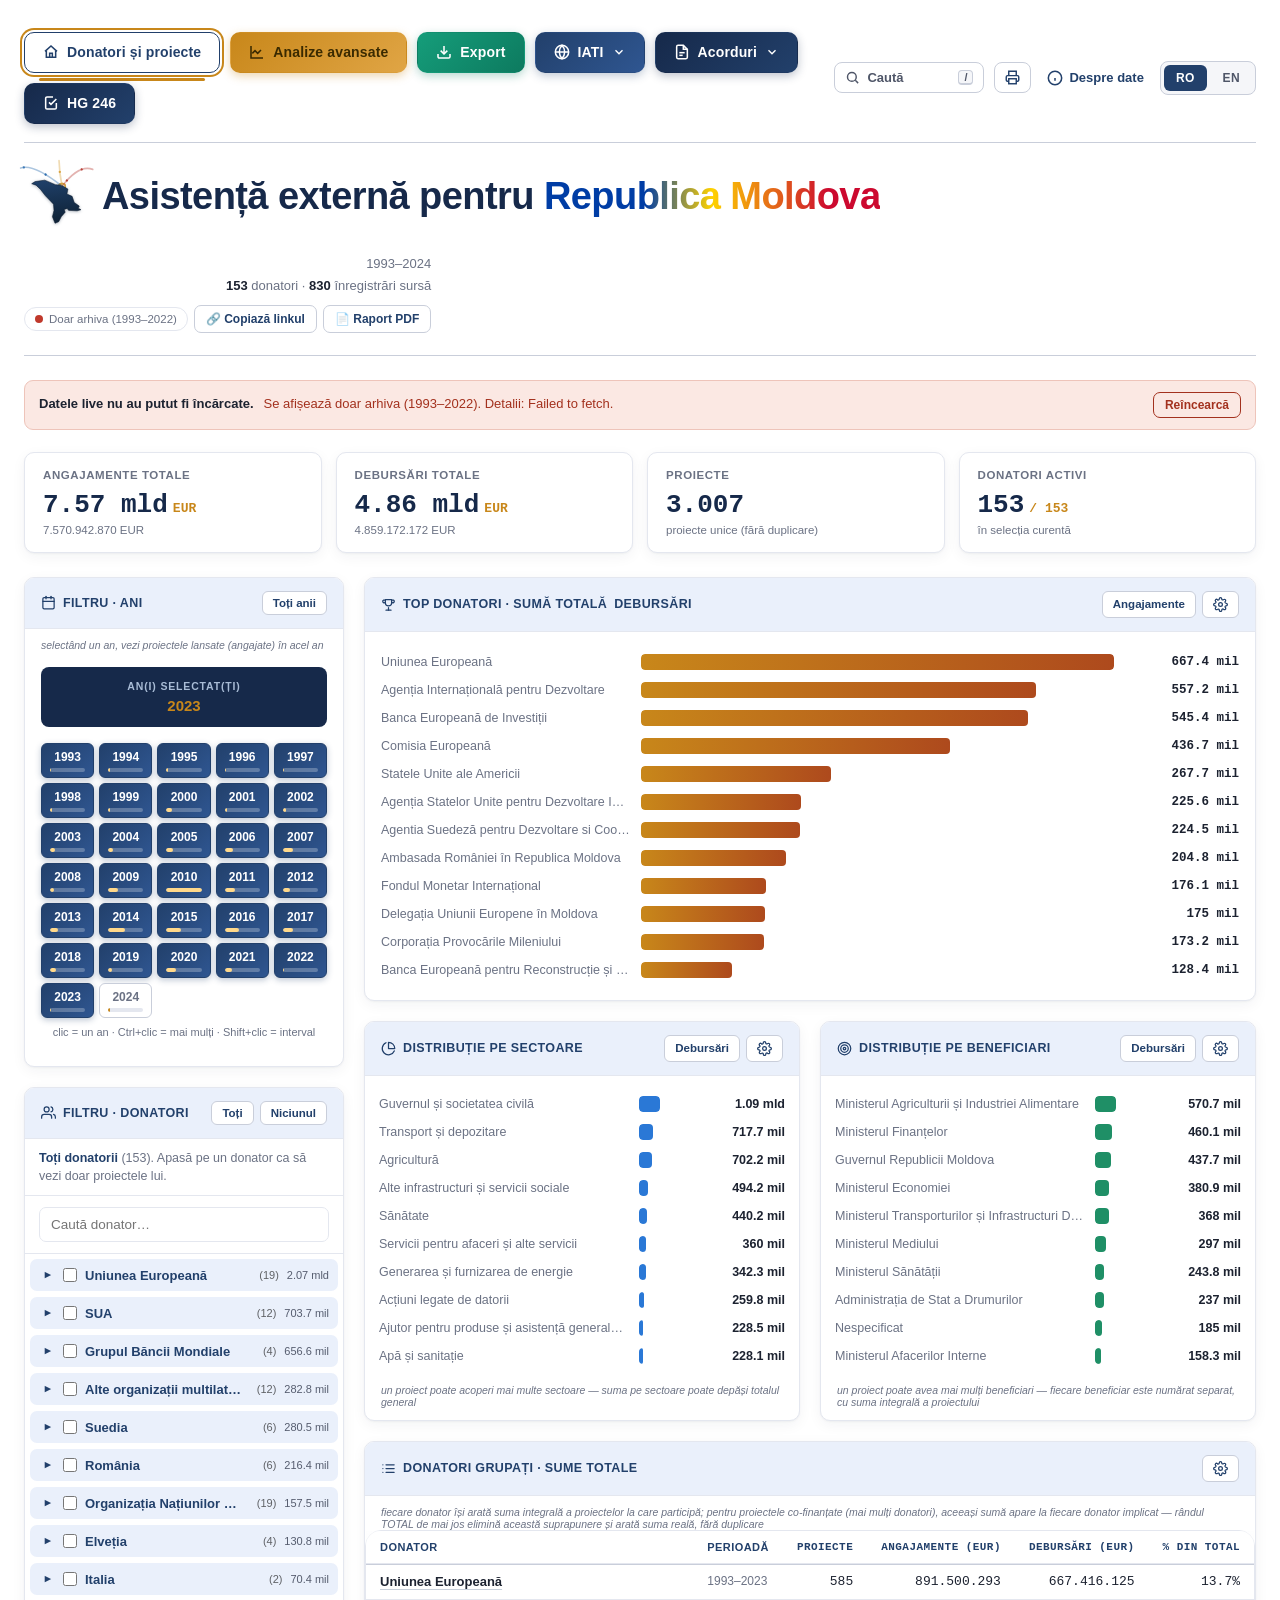
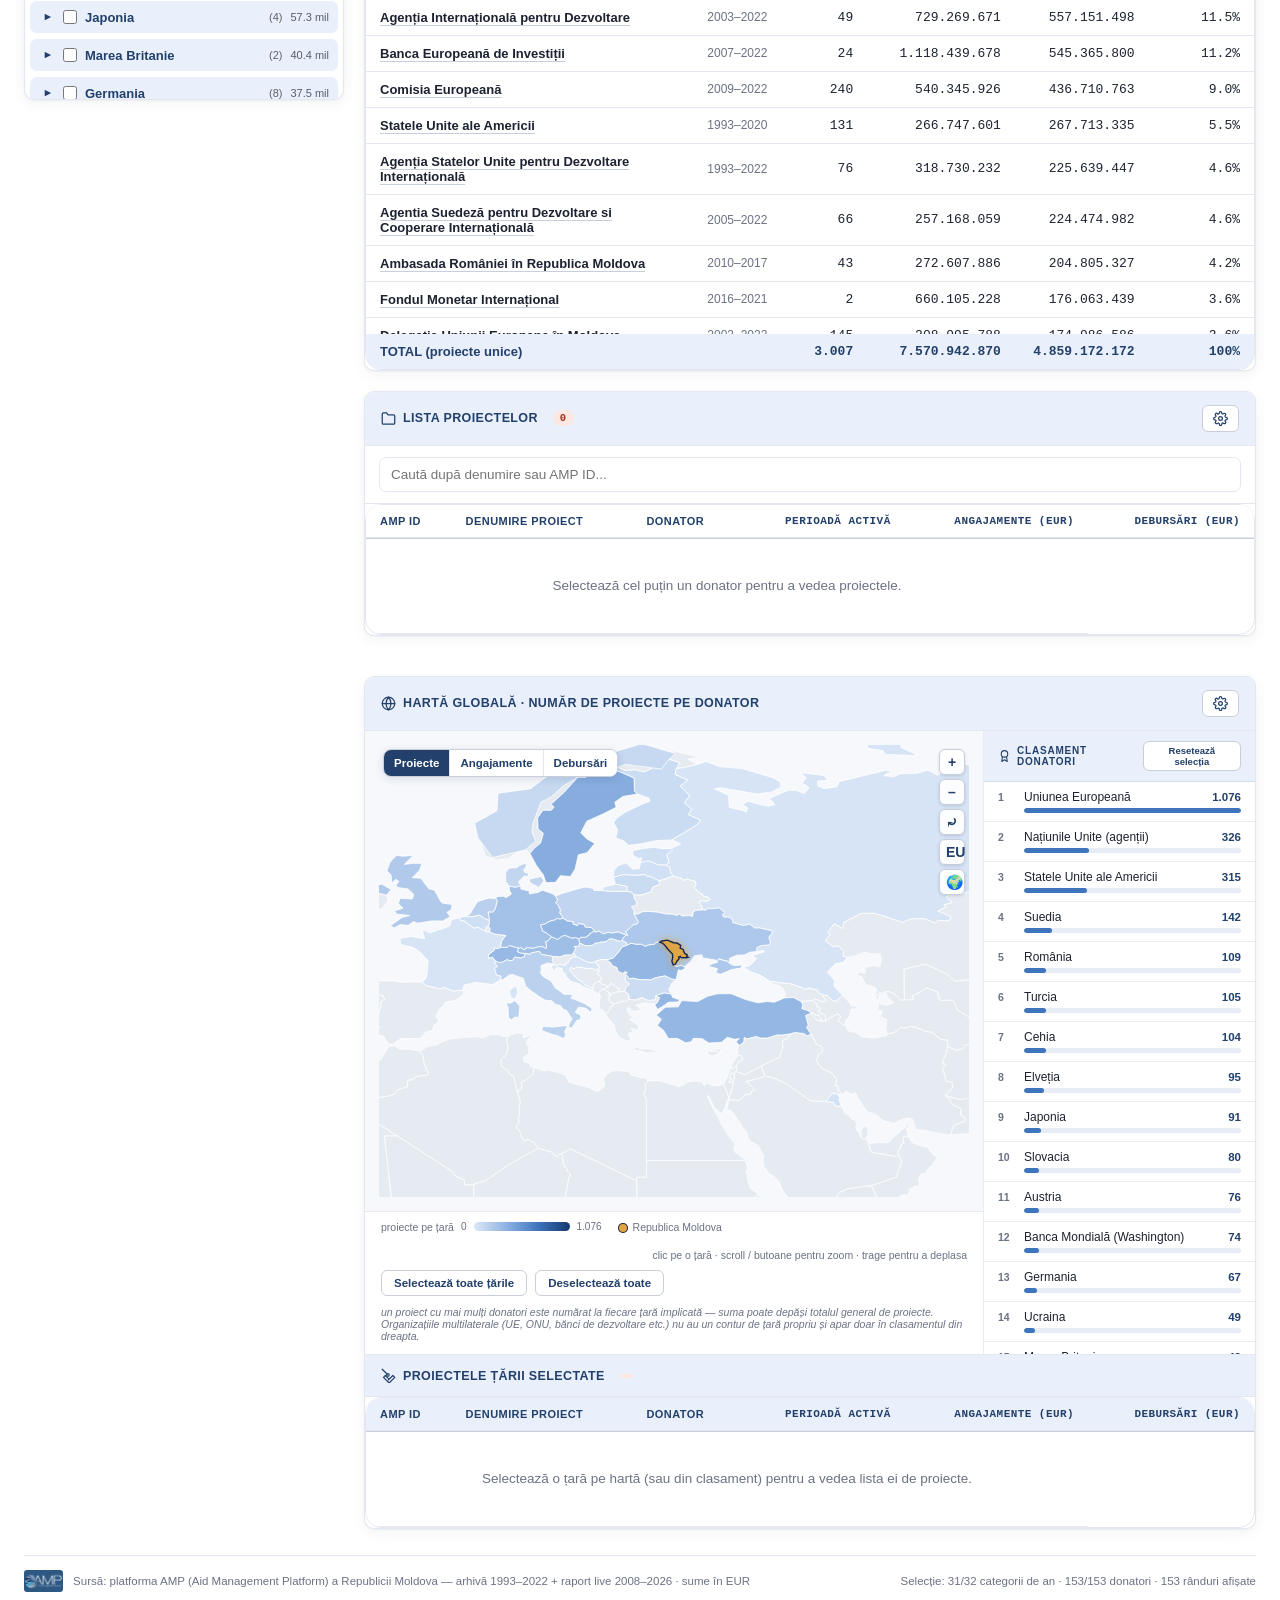
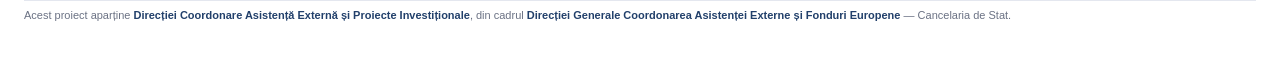
==== commit 8d9972d9: "Add files via upload" ====
--- a/index.html
+++ b/index.html
@@ -10177,7 +10177,7 @@
      versiunea veche din memoria cache (GitHub Pages o păstrează până la 10 minute) -->
 <script src="legatura-amp.js?v=2026-10-07"></script>
 <script src="sectoare.js?v=2026-10-13"></script>
-<script src="unelte.js?v=2026-10-13"></script>
+<script src="unelte.js?v=2026-10-14"></script>
 
 </body>
 </html>
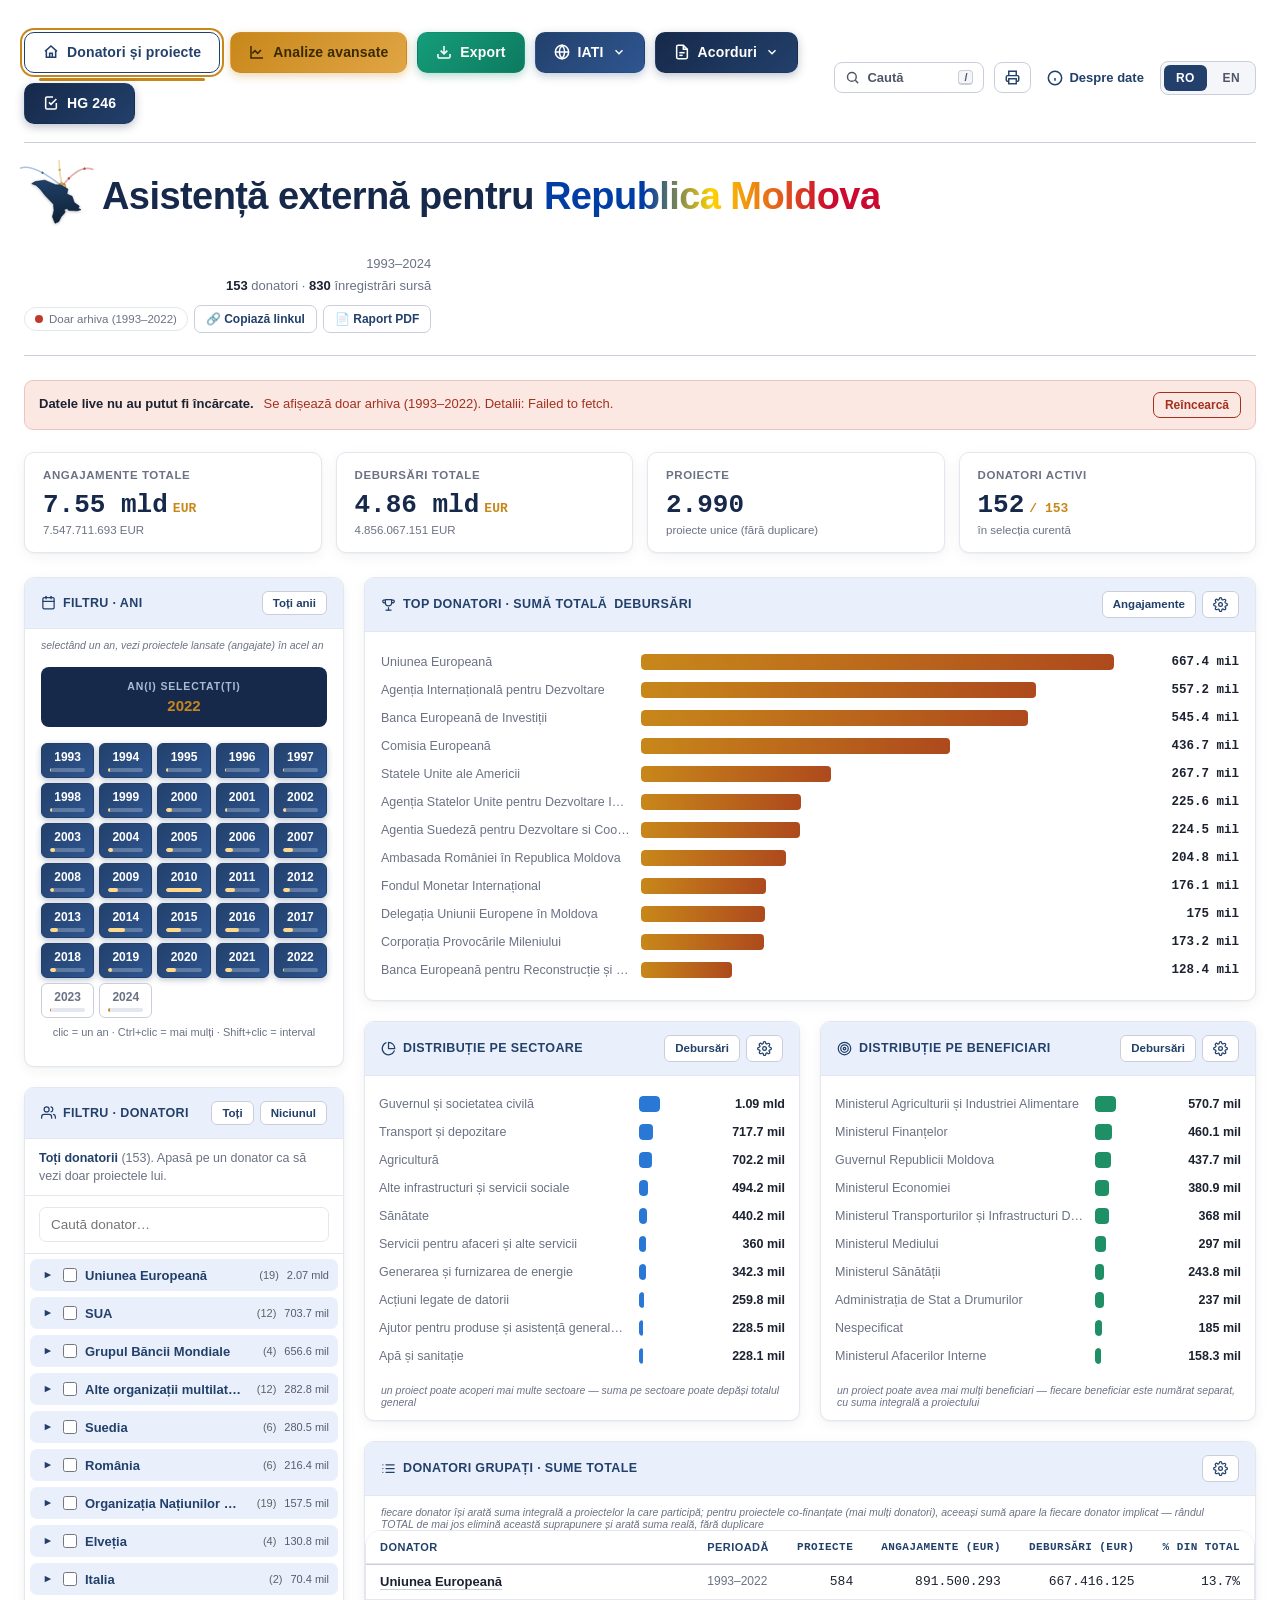
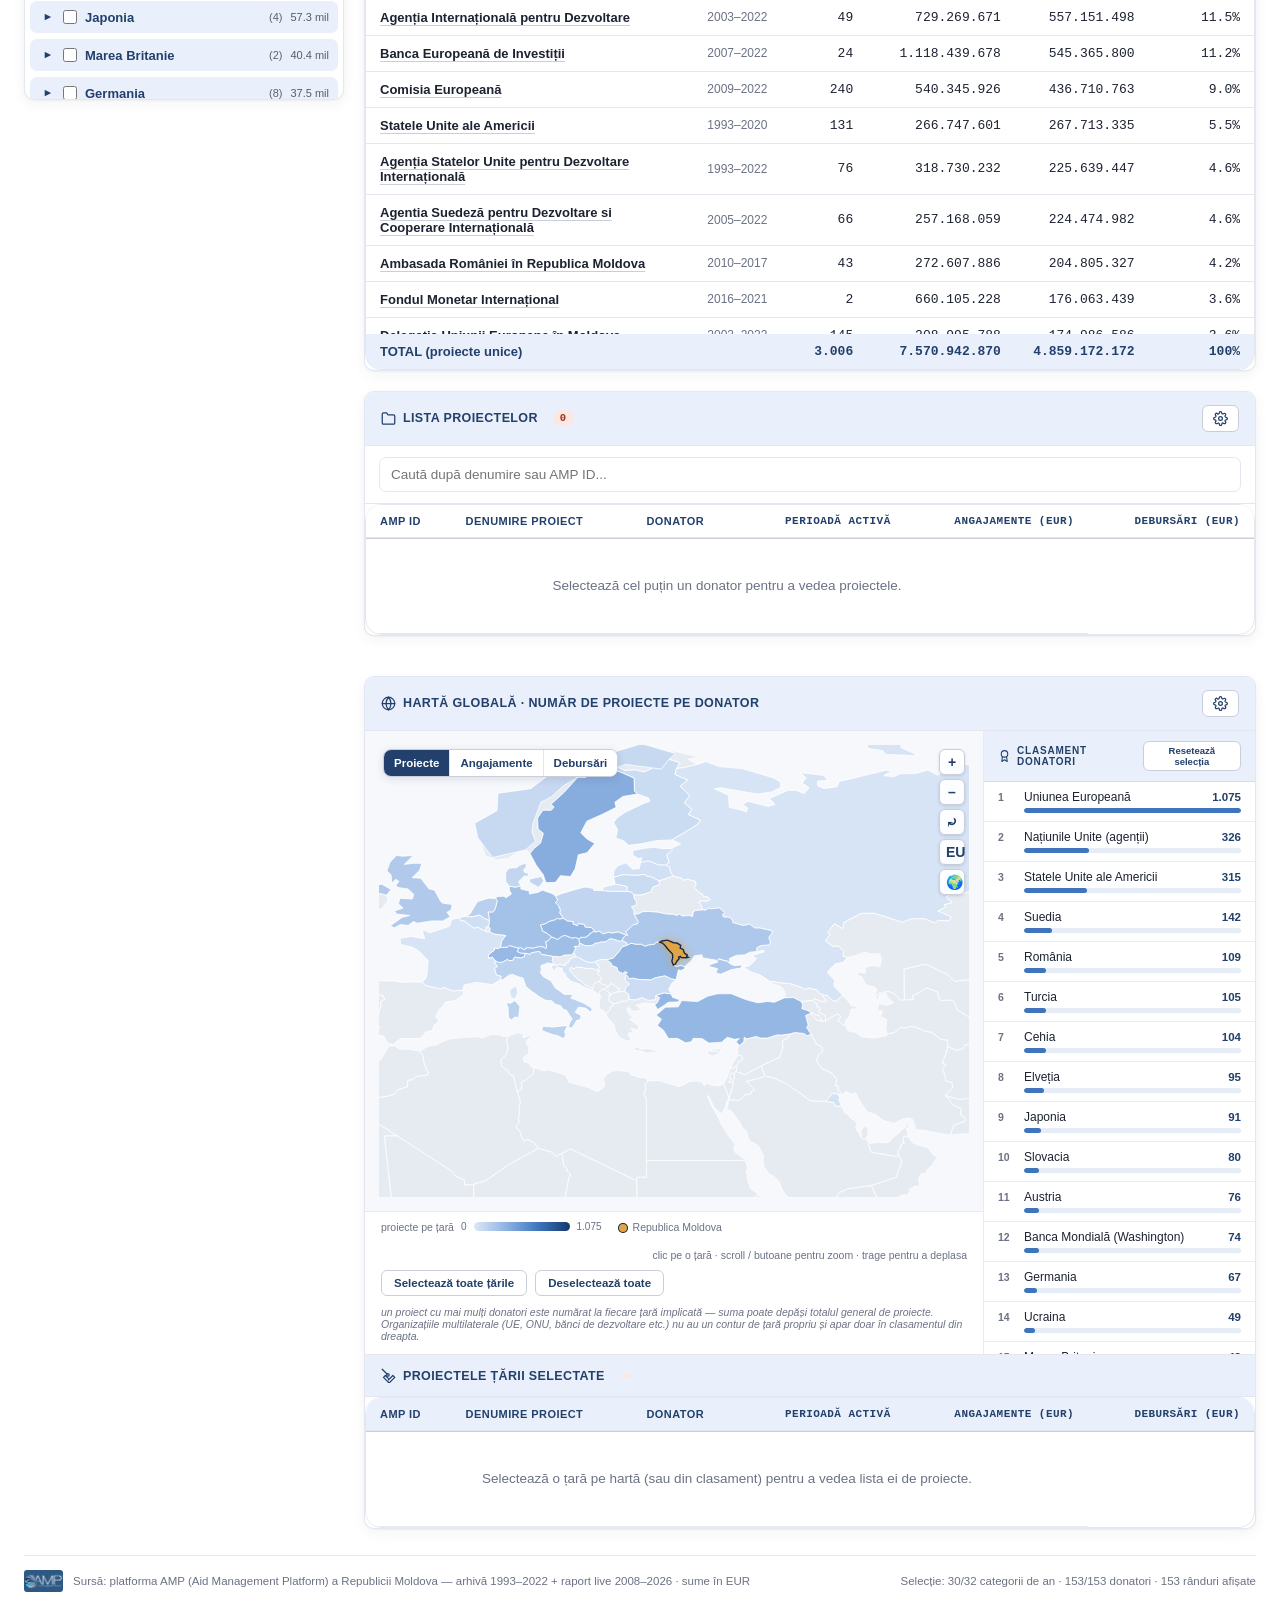
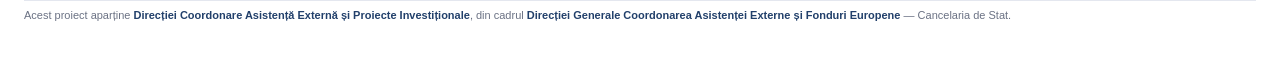
==== commit fccc0373: "Add files via upload" ====
--- a/index.html
+++ b/index.html
@@ -1864,21 +1864,6 @@
 
   
 
-  <div class="panel" id="cmpPanel">
-    <div class="panel-head">
-      <h2><svg class="ico" viewBox="0 0 24 24"><path d="M4 20V10"/><path d="M10 20V4"/><path d="M16 20v-7"/><path d="M22 20H2"/></svg><span id="cmpTitlu">Comparație între perioade</span></h2>
-      <div class="btns seg" id="cmpMetrica"><button type="button" data-m="ang"></button><button type="button" data-m="deb"></button></div>
-    </div>
-    <div class="cmp-ctrl">
-      <div class="cmp-per cmp-a"><b id="cmpEtA">Perioada A</b> <select id="cmpA1"></select><span>–</span><select id="cmpA2"></select></div>
-      <div class="cmp-per cmp-b"><b id="cmpEtB">Perioada B</b> <select id="cmpB1"></select><span>–</span><select id="cmpB2"></select></div>
-      <div class="btns seg" id="cmpDim"><button type="button" data-d="donor"></button><button type="button" data-d="sector"></button><button type="button" data-d="benef"></button></div>
-      <div class="btns seg" id="cmpBaza"><button type="button" data-b="fin"></button><button type="button" data-b="start"></button></div>
-    </div>
-    <div class="panel-body" id="cmpBody"></div>
-    <div class="panel-note" id="cmpNota"></div>
-  </div>
-
   <div class="panel">
     <div class="panel-head">
       <h2><svg class="ico" viewBox="0 0 24 24"><path d="M3 3v18h18"/><path d="M18 9l-5 5-4-4-4 4"/></svg><span data-i18n="advLineTitle">Evoluție în timp · Angajamente vs. Debursări pe ani</span></h2>
@@ -6564,7 +6549,6 @@
   try{ renderSectorDonor(); }catch(e){ console.warn('sector×donator', e); }
   try{ if(window.__renderSectoare) window.__renderSectoare(); }catch(e){ console.warn('donatori → sectoare', e); }
   try{ renderTipPeAni(); }catch(e){ console.warn('tip pe ani', e); }
-  try{ if(typeof renderComparatie === 'function') renderComparatie(); }catch(e){ console.warn('comparație', e); }
   try{ etichetaControale(); }catch(e){}
 };
 window.findSvgRegionExport = findSvgRegion;
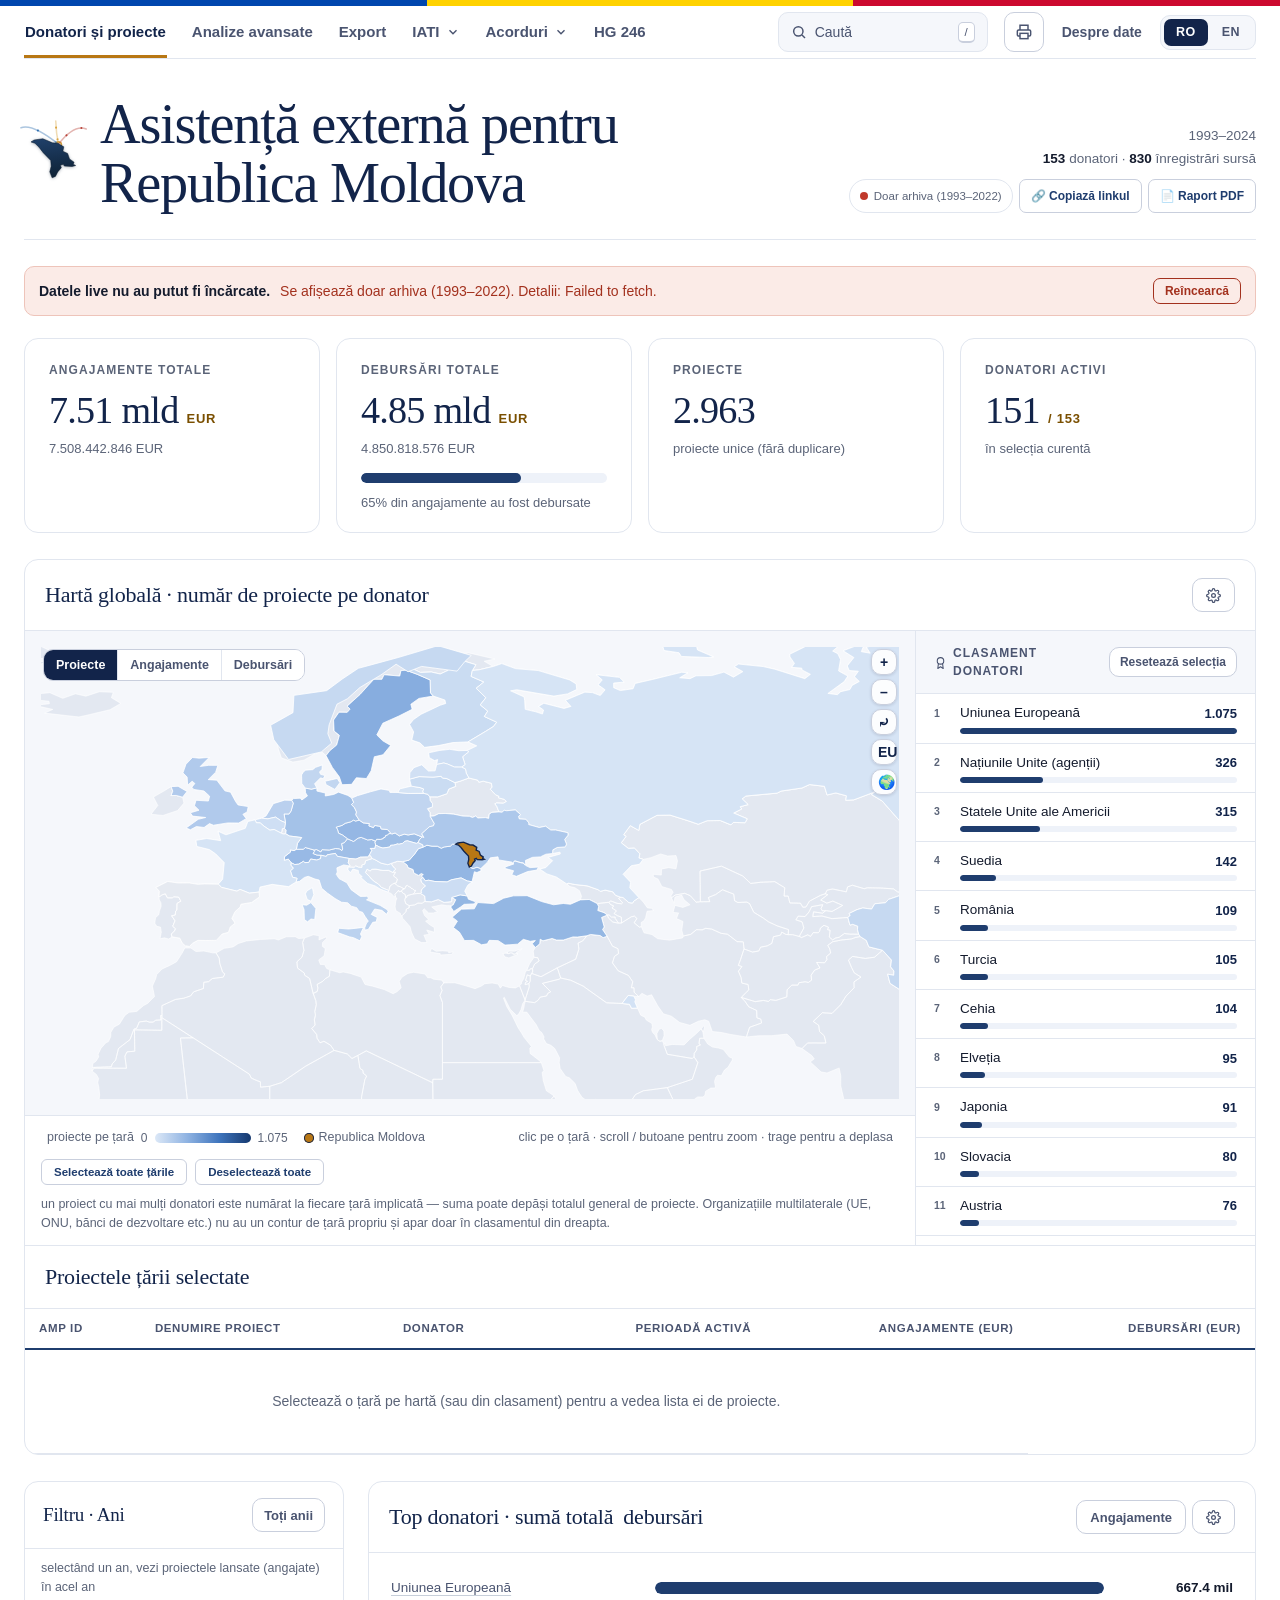
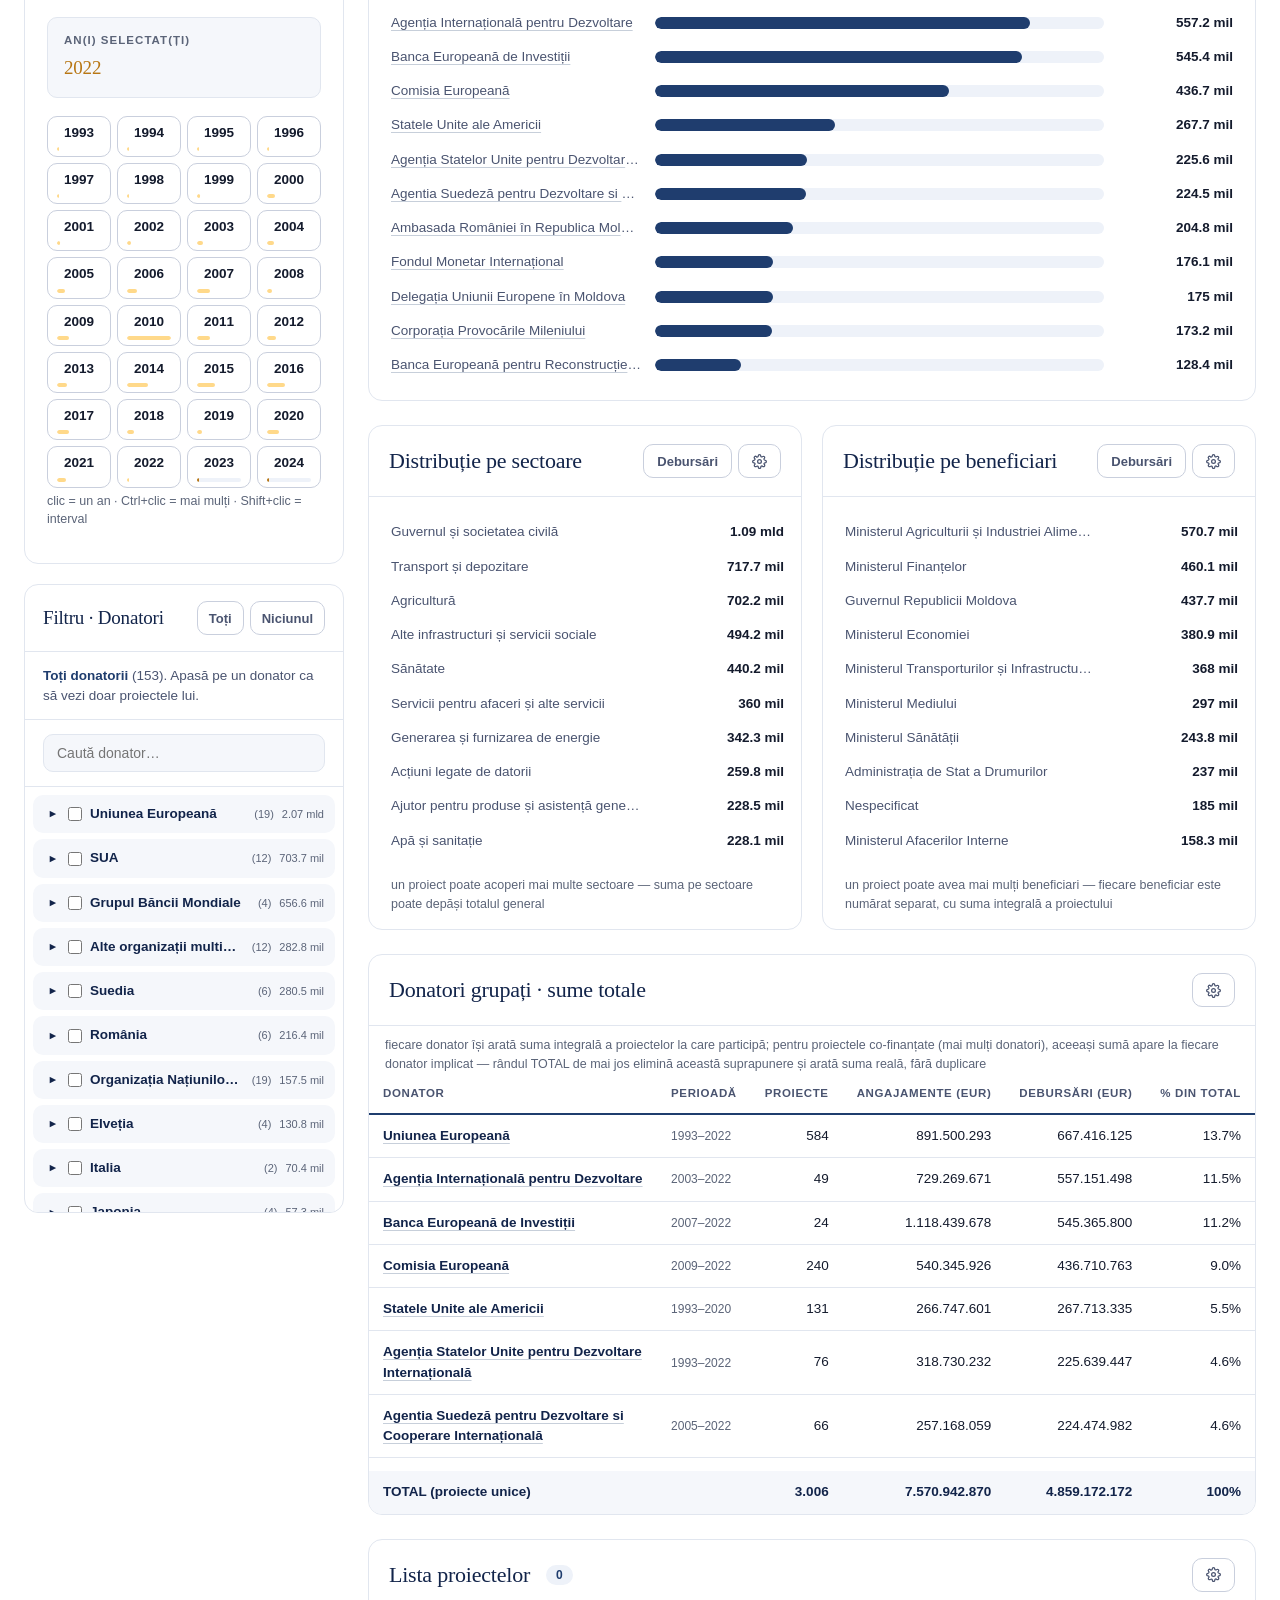
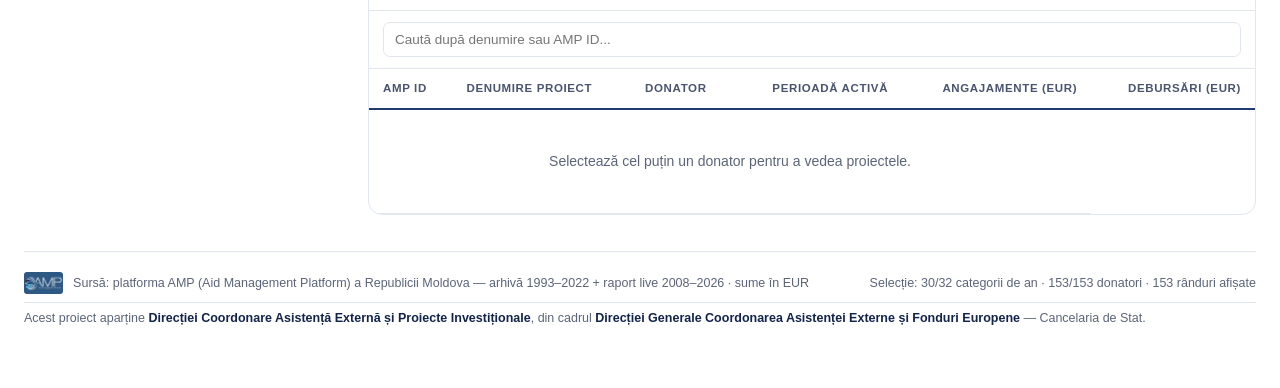
==== commit c9130435: "Add files via upload" ====
--- a/index.html
+++ b/index.html
@@ -77,78 +77,7 @@
   }
   .lang-switch button.active{background:var(--navy);color:#fff;}
   .lang-switch button:hover:not(.active){color:var(--navy);}
-  /* Butonul „Acorduri" avea aceeași formă ca vecinii lui, dar nicio regulă de
-     interacțiune: nu se ridica la hover, n-avea strălucire, nu răspundea la
-     apăsare, iar săgeata stătea pe loc. Arăta ca o etichetă, nu ca un buton —
-     iar diferența față de celelalte două îl făcea să pară stricat. Primește
-     același tratament, adaptat conturului lui alb cu navy: la hover se umple
-     cu albastru și inversează culorile. */
-  #acorduriNavBtn, #hg246NavBtn{
-    /* Culorile stau aici, nu în atributul style al elementului: un stil inline
-       bate orice regulă din foaia de stil, așa că starea de hover nu se putea
-       aplica niciodată. Butoanele arătau statice fiindcă erau statice. */
-    background:linear-gradient(135deg,#16294a,#22406b);
-    color:#fff;
-    border:1.5px solid transparent;
-    transition:transform .35s cubic-bezier(.34,1.56,.64,1), box-shadow .25s ease,
-               background .25s ease, color .25s ease, border-color .25s ease;
-    position:relative; overflow:hidden;
-  }
-  #acorduriNavBtn::before, #hg246NavBtn::before{
-    content:''; position:absolute; inset:0; border-radius:inherit;
-    background:radial-gradient(circle at 50% 50%, rgba(255,255,255,.3), transparent 70%);
-    opacity:0; transition:opacity .3s ease; pointer-events:none;
-  }
-  #acorduriNavBtn:hover, #hg246NavBtn:hover{
-    transform:translateY(-3px) scale(1.035);
-    /* Fundalul de bază e navy închis; la hover se luminează cu o treaptă,
-       ca celelalte butoane pline. Chenarul rămâne transparent — altfel ar
-       apărea un contur din senin, doar la trecerea mouse-ului. */
-    background:linear-gradient(135deg,var(--navy),#2f5691);
-    color:#fff; border-color:transparent;
-    box-shadow:0 10px 26px rgba(34,64,107,.35),0 3px 8px rgba(34,64,107,.25),
-               0 0 0 1px rgba(34,64,107,.3);
-  }
-  #acorduriNavBtn:hover::before, #hg246NavBtn:hover::before{ opacity:1; }
-  #acorduriNavBtn:active, #hg246NavBtn:active{
-    transform:translateY(-1px) scale(.97);
-    transition:transform .12s ease;
-  }
-  #acorduriNavBtn svg, #hg246NavBtn svg{ transition:transform .35s cubic-bezier(.34,1.56,.64,1); }
-  #acorduriNavBtn:hover svg, #hg246NavBtn:hover svg{ transform:translateX(3px); }
-  #acorduriNavBtn:hover #acorduriSelectorChevron{ transform:none; }
-  #acorduriSelector.deschis #acorduriSelectorChevron{ transform:rotate(180deg) !important; }
-  #acorduriSelectorMenu .acord-opt:hover, #acorduriSelectorMenu .acord-opt:focus-visible{ background:var(--blue-bg); outline:none; }
-  /* Focusul din tastatură era invizibil pe toate trei. */
-  #acorduriNavBtn:focus-visible, #hg246NavBtn:focus-visible, #advancedAnalysisNavBtn:focus-visible,
-  #updateNavBtn:focus-visible{ outline:2px solid var(--gold); outline-offset:3px; }
-
-  #advancedAnalysisNavBtn, #updateNavBtn{
-    transition:transform .35s cubic-bezier(.34,1.56,.64,1), box-shadow .25s ease, background .25s ease;
-    position:relative; overflow:hidden;
-  }
-  #advancedAnalysisNavBtn::before, #updateNavBtn::before{
-    content:''; position:absolute; inset:0; border-radius:inherit;
-    background:radial-gradient(circle at 50% 50%, rgba(255,255,255,.35), transparent 70%);
-    opacity:0; transition:opacity .3s ease; pointer-events:none;
-  }
-  #advancedAnalysisNavBtn:hover, #updateNavBtn:hover{
-    transform:translateY(-3px) scale(1.035);
-  }
-  #advancedAnalysisNavBtn:hover::before, #updateNavBtn:hover::before{ opacity:1; }
-  #advancedAnalysisNavBtn:active, #updateNavBtn:active{
-    transform:translateY(-1px) scale(.97);
-    transition:transform .12s ease;
-  }
-  #advancedAnalysisNavBtn:hover{
-    box-shadow:0 10px 26px rgba(200,135,26,.45),0 3px 8px rgba(200,135,26,.3),0 0 0 1px rgba(200,135,26,.35);
-  }
-  #updateNavBtn:hover{
-    box-shadow:0 10px 26px rgba(13,122,95,.4),0 3px 8px rgba(13,122,95,.25),0 0 0 1px rgba(13,122,95,.3);
-    background:linear-gradient(135deg,#1bb38c,#0f8a6b);
-  }
-  #advancedAnalysisNavBtn svg, #updateNavBtn svg{ transition:transform .35s cubic-bezier(.34,1.56,.64,1); }
-  #advancedAnalysisNavBtn:hover svg, #updateNavBtn:hover svg{ transform:translateX(3px); }
+  /* Butoanele de navigare (Donatori, Analize, Export, IATI, Acorduri, HG 246) vin din meniu.js; aspectul lor e acolo. */
   .title-row img{width:46px;height:46px;flex:none;border-radius:10px;box-shadow:0 2px 8px rgba(20,30,60,.15);}
 
   /* ---------- logo animat: harta Moldovei cu fluxuri de asistență ---------- */
@@ -1226,6 +1155,7 @@
   .dif-v{text-align:right;color:var(--ink-dim);font-variant-numeric:tabular-nums;white-space:nowrap}
   .dif-v b{color:var(--navy-deep)}
 </style>
+<link rel="stylesheet" href="tema.css?v=2026-10-28">
 </head>
 <body>
 <div class="wrap">
@@ -1254,114 +1184,6 @@
   <div id="introWaitNote" class="intro-wait-note" style="display:none;">
     <span class="spin"></span><span data-i18n="introWaitingLive">se așteaptă datele actualizate din raportul live…</span>
   </div>
-
-  <div class="grid">
-    <div style="display:flex;flex-direction:column;gap:20px;">
-      <div class="panel" id="yearSlicerPanel">
-        <div class="panel-head"><h2><svg class="ico" viewBox="0 0 24 24"><rect x="3" y="4" width="18" height="18" rx="2"/><line x1="16" y1="2" x2="16" y2="6"/><line x1="8" y1="2" x2="8" y2="6"/><line x1="3" y1="10" x2="21" y2="10"/></svg><span data-i18n="yearFilterTitle">Filtru · Ani</span></h2><div class="btns"><button id="resetYears" data-i18n="allYears">Toți anii</button></div></div>
-        <div class="chart-note" style="padding:10px 16px 0;" data-i18n="yearFilterNote">selectând un an, vezi proiectele lansate (angajate) în acel an</div>
-        <div id="yearSlicer">
-          <div class="year-window">
-            <div class="yw-label" data-i18n="yearSelectedLabel">An(i) selectat(ți)</div>
-            <div class="yw-value" id="yearWindowVal">—</div>
-          </div>
-          <div class="year-strip" id="yearStrip"></div>
-          <div class="year-chips" id="yearChips"></div>
-          <div class="year-hint" data-i18n="yearHint">clic = un an · Ctrl+clic = mai mulți · Shift+clic = interval</div>
-          <div class="na-year-row" id="naYearRow">
-            <span class="na-label" data-i18n="yearUnspecified">An nespecificat în sursă</span>
-            <span class="na-val" id="naYearVal"></span>
-          </div>
-        </div>
-      </div>
-
-      <div class="panel" id="donorSlicerPanel" style="display:flex;flex-direction:column;">
-        <div class="panel-head">
-          <h2><svg class="ico" viewBox="0 0 24 24"><path d="M17 21v-2a4 4 0 0 0-4-4H5a4 4 0 0 0-4 4v2"/><circle cx="9" cy="7" r="4"/><path d="M23 21v-2a4 4 0 0 0-3-3.87"/><path d="M16 3.13a4 4 0 0 1 0 7.75"/></svg><span data-i18n="donorFilterTitle">Filtru · Donatori</span></h2>
-          <div class="btns">
-            <button id="selectAllDonors" data-i18n="allDonorsBtn">Toți</button>
-            <button id="deselectAllDonors" data-i18n="noneDonorsBtn">Niciunul</button>
-          </div>
-        </div>
-        <div id="donorSlicer">
-          <div class="donor-sel" id="donorSel" aria-live="polite"></div>
-          <div class="search-box"><input id="donorSearch" type="text" placeholder="Caută donator…" data-i18n-placeholder="donorSearchPlaceholder"/></div>
-          <div class="donor-list" id="donorList"></div>
-        </div>
-      </div>
-    </div>
-
-    <div class="main-col">
-      <div class="panel" id="chartPanel">
-        <div class="panel-head">
-          <h2><svg class="ico" viewBox="0 0 24 24"><path d="M8 21h8"/><path d="M12 17v4"/><path d="M7 4h10v5a5 5 0 0 1-10 0V4z"/><path d="M17 5h3a2 2 0 0 1-2 4"/><path d="M7 5H4a2 2 0 0 0 2 4"/></svg><span data-i18n="topDonorsTitle">Top donatori · sumă totală</span> <span id="donorMetricLabel" data-i18n="metricDeb">debursări</span></h2>
-          <div class="btns"><button id="donorMetricToggle" data-i18n="metricAng">Angajamente</button></div>
-        </div>
-        <div class="panel-body" id="chartBody"></div>
-      </div>
-
-      <div class="two-col">
-        <div class="panel" id="sectorPanel">
-          <div class="panel-head">
-            <h2><svg class="ico" viewBox="0 0 24 24"><path d="M21.21 15.89A10 10 0 1 1 8 2.83"/><path d="M22 12A10 10 0 0 0 12 2v10z"/></svg><span data-i18n="sectorsTitle">Distribuție pe sectoare</span></h2>
-            <div class="btns"><button id="sectorMetricToggle" data-metric="deb" data-i18n="metricDebCap">Debursări</button></div>
-          </div>
-          <div class="panel-body" id="sectorChartBody"></div>
-          <div class="chart-note" data-i18n="sectorNote">un proiect poate acoperi mai multe sectoare — suma pe sectoare poate depăși totalul general</div>
-        </div>
-
-        <div class="panel" id="beneficiaryPanel">
-          <div class="panel-head">
-            <h2><svg class="ico" viewBox="0 0 24 24"><circle cx="12" cy="12" r="10"/><circle cx="12" cy="12" r="6"/><circle cx="12" cy="12" r="2"/></svg><span data-i18n="beneficiariesTitle">Distribuție pe beneficiari</span></h2>
-            <div class="btns"><button id="beneficiaryMetricToggle" data-metric="deb" data-i18n="metricDebCap">Debursări</button></div>
-          </div>
-          <div class="panel-body" id="beneficiaryChartBody"></div>
-          <div class="chart-note" data-i18n="beneficiaryNote">un proiect poate avea mai mulți beneficiari — fiecare beneficiar este numărat separat, cu suma integrală a proiectului</div>
-        </div>
-      </div>
-
-      <div class="panel" id="tablePanel">
-        <div class="panel-head"><h2><svg class="ico" viewBox="0 0 24 24"><line x1="8" y1="6" x2="21" y2="6"/><line x1="8" y1="12" x2="21" y2="12"/><line x1="8" y1="18" x2="21" y2="18"/><line x1="3" y1="6" x2="3.01" y2="6"/><line x1="3" y1="12" x2="3.01" y2="12"/><line x1="3" y1="18" x2="3.01" y2="18"/></svg><span data-i18n="donorTableTitle">Donatori grupați · sume totale</span></h2></div>
-        <div class="chart-note" style="padding:10px 16px 0;" data-i18n="donorTableNote">fiecare donator își arată suma integrală a proiectelor la care participă; pentru proiectele co-finanțate (mai mulți donatori), aceeași sumă apare la fiecare donator implicat — rândul TOTAL de mai jos elimină această suprapunere și arată suma reală, fără duplicare</div>
-        <div class="table-scroll">
-          <table>
-            <thead>
-              <tr>
-                <th data-key="donator" data-i18n="colDonor">Donator</th>
-                <th data-key="anMin" data-i18n="colPeriod">Perioadă</th>
-                <th data-key="Proiecte" class="num" data-i18n="colProjects">Proiecte</th>
-                <th data-key="Angajamente" class="num" data-i18n="colCommitments">Angajamente (EUR)</th>
-                <th data-key="Debursari" class="num" data-i18n="colDisbursements">Debursări (EUR)</th>
-                <th data-key="pct" class="num" data-i18n="colPctTotal">% din total</th>
-              </tr>
-            </thead>
-            <tbody id="tableBody"></tbody>
-            <tfoot id="tableFoot"></tfoot>
-          </table>
-        </div>
-      </div>
-
-      <div class="panel" id="projectsPanel">
-        <div class="panel-head"><h2><svg class="ico" viewBox="0 0 24 24"><path d="M22 19a2 2 0 0 1-2 2H4a2 2 0 0 1-2-2V5a2 2 0 0 1 2-2h5l2 3h9a2 2 0 0 1 2 2z"/></svg><span data-i18n="projectsListTitle">Lista proiectelor</span> <span id="projCount" class="badge"></span></h2></div>
-        <div style="padding:11px 14px;border-bottom:1px solid var(--line);">
-          <input type="text" id="projSearchInput" placeholder="Caută după denumire sau AMP ID..." data-i18n-placeholder="projSearchPlaceholder" style="width:100%;background:var(--bg);border:1px solid var(--line);border-radius:7px;color:var(--ink);padding:9px 11px;font-family:inherit;font-size:13.5px;outline:none;box-sizing:border-box;"/>
-        </div>
-        <div class="table-scroll" style="max-height:520px;">
-          <table>
-            <thead>
-              <tr>
-                <th data-key="id" data-i18n="colAmpId">AMP ID</th>
-                <th data-key="denumire" data-i18n="colProjectName">Denumire proiect</th>
-                <th data-key="donator" data-i18n="colDonor">Donator</th>
-                <th data-key="an" class="num" data-i18n="advColSpan">An</th>
-                <th data-key="ang" class="num" data-i18n="colCommitments">Angajamente (EUR)</th>
-                <th data-key="deb" class="num" data-i18n="colDisbursements">Debursări (EUR)</th>
-              </tr>
-            </thead>
-            <tbody id="projectsBody"></tbody>
-          </table>
-        </div>
-      </div>
 
   <div class="panel" id="mapPanel">
     <div class="panel-head"><h2><svg class="ico" viewBox="0 0 24 24"><circle cx="12" cy="12" r="10"/><line x1="2" y1="12" x2="22" y2="12"/><path d="M12 2a15.3 15.3 0 0 1 4 10 15.3 15.3 0 0 1-4 10 15.3 15.3 0 0 1-4-10 15.3 15.3 0 0 1 4-10z"/></svg><span data-i18n="mapTitle">Hartă globală · număr de proiecte pe donator</span></h2></div>
@@ -1431,6 +1253,114 @@
       </table>
     </div>
   </div>
+
+  <div class="grid">
+    <div style="display:flex;flex-direction:column;gap:20px;">
+      <div class="panel" id="yearSlicerPanel">
+        <div class="panel-head"><h2><svg class="ico" viewBox="0 0 24 24"><rect x="3" y="4" width="18" height="18" rx="2"/><line x1="16" y1="2" x2="16" y2="6"/><line x1="8" y1="2" x2="8" y2="6"/><line x1="3" y1="10" x2="21" y2="10"/></svg><span data-i18n="yearFilterTitle">Filtru · Ani</span></h2><div class="btns"><button id="resetYears" data-i18n="allYears">Toți anii</button></div></div>
+        <div class="chart-note" style="padding:10px 16px 0;" data-i18n="yearFilterNote">selectând un an, vezi proiectele lansate (angajate) în acel an</div>
+        <div id="yearSlicer">
+          <div class="year-window">
+            <div class="yw-label" data-i18n="yearSelectedLabel">An(i) selectat(ți)</div>
+            <div class="yw-value" id="yearWindowVal">—</div>
+          </div>
+          <div class="year-strip" id="yearStrip"></div>
+          <div class="year-chips" id="yearChips"></div>
+          <div class="year-hint" data-i18n="yearHint">clic = un an · Ctrl+clic = mai mulți · Shift+clic = interval</div>
+          <div class="na-year-row" id="naYearRow">
+            <span class="na-label" data-i18n="yearUnspecified">An nespecificat în sursă</span>
+            <span class="na-val" id="naYearVal"></span>
+          </div>
+        </div>
+      </div>
+
+      <div class="panel" id="donorSlicerPanel" style="display:flex;flex-direction:column;">
+        <div class="panel-head">
+          <h2><svg class="ico" viewBox="0 0 24 24"><path d="M17 21v-2a4 4 0 0 0-4-4H5a4 4 0 0 0-4 4v2"/><circle cx="9" cy="7" r="4"/><path d="M23 21v-2a4 4 0 0 0-3-3.87"/><path d="M16 3.13a4 4 0 0 1 0 7.75"/></svg><span data-i18n="donorFilterTitle">Filtru · Donatori</span></h2>
+          <div class="btns">
+            <button id="selectAllDonors" data-i18n="allDonorsBtn">Toți</button>
+            <button id="deselectAllDonors" data-i18n="noneDonorsBtn">Niciunul</button>
+          </div>
+        </div>
+        <div id="donorSlicer">
+          <div class="donor-sel" id="donorSel" aria-live="polite"></div>
+          <div class="search-box"><input id="donorSearch" type="text" placeholder="Caută donator…" data-i18n-placeholder="donorSearchPlaceholder"/></div>
+          <div class="donor-list" id="donorList"></div>
+        </div>
+      </div>
+    </div>
+
+    <div class="main-col">
+      <div class="panel" id="chartPanel">
+        <div class="panel-head">
+          <h2><svg class="ico" viewBox="0 0 24 24"><path d="M8 21h8"/><path d="M12 17v4"/><path d="M7 4h10v5a5 5 0 0 1-10 0V4z"/><path d="M17 5h3a2 2 0 0 1-2 4"/><path d="M7 5H4a2 2 0 0 0 2 4"/></svg><span data-i18n="topDonorsTitle">Top donatori · sumă totală</span> <span id="donorMetricLabel" data-i18n="metricDeb">debursări</span></h2>
+          <div class="btns"><button id="donorMetricToggle" data-i18n="metricAng">Angajamente</button></div>
+        </div>
+        <div class="panel-body" id="chartBody"></div>
+      </div>
+
+      <div class="two-col">
+        <div class="panel" id="sectorPanel">
+          <div class="panel-head">
+            <h2><svg class="ico" viewBox="0 0 24 24"><path d="M21.21 15.89A10 10 0 1 1 8 2.83"/><path d="M22 12A10 10 0 0 0 12 2v10z"/></svg><span data-i18n="sectorsTitle">Distribuție pe sectoare</span></h2>
+            <div class="btns"><button id="sectorMetricToggle" data-metric="deb" data-i18n="metricDebCap">Debursări</button></div>
+          </div>
+          <div class="panel-body" id="sectorChartBody"></div>
+          <div class="chart-note" data-i18n="sectorNote">un proiect poate acoperi mai multe sectoare — suma pe sectoare poate depăși totalul general</div>
+        </div>
+
+        <div class="panel" id="beneficiaryPanel">
+          <div class="panel-head">
+            <h2><svg class="ico" viewBox="0 0 24 24"><circle cx="12" cy="12" r="10"/><circle cx="12" cy="12" r="6"/><circle cx="12" cy="12" r="2"/></svg><span data-i18n="beneficiariesTitle">Distribuție pe beneficiari</span></h2>
+            <div class="btns"><button id="beneficiaryMetricToggle" data-metric="deb" data-i18n="metricDebCap">Debursări</button></div>
+          </div>
+          <div class="panel-body" id="beneficiaryChartBody"></div>
+          <div class="chart-note" data-i18n="beneficiaryNote">un proiect poate avea mai mulți beneficiari — fiecare beneficiar este numărat separat, cu suma integrală a proiectului</div>
+        </div>
+      </div>
+
+      <div class="panel" id="tablePanel">
+        <div class="panel-head"><h2><svg class="ico" viewBox="0 0 24 24"><line x1="8" y1="6" x2="21" y2="6"/><line x1="8" y1="12" x2="21" y2="12"/><line x1="8" y1="18" x2="21" y2="18"/><line x1="3" y1="6" x2="3.01" y2="6"/><line x1="3" y1="12" x2="3.01" y2="12"/><line x1="3" y1="18" x2="3.01" y2="18"/></svg><span data-i18n="donorTableTitle">Donatori grupați · sume totale</span></h2></div>
+        <div class="chart-note" style="padding:10px 16px 0;" data-i18n="donorTableNote">fiecare donator își arată suma integrală a proiectelor la care participă; pentru proiectele co-finanțate (mai mulți donatori), aceeași sumă apare la fiecare donator implicat — rândul TOTAL de mai jos elimină această suprapunere și arată suma reală, fără duplicare</div>
+        <div class="table-scroll">
+          <table>
+            <thead>
+              <tr>
+                <th data-key="donator" data-i18n="colDonor">Donator</th>
+                <th data-key="anMin" data-i18n="colPeriod">Perioadă</th>
+                <th data-key="Proiecte" class="num" data-i18n="colProjects">Proiecte</th>
+                <th data-key="Angajamente" class="num" data-i18n="colCommitments">Angajamente (EUR)</th>
+                <th data-key="Debursari" class="num" data-i18n="colDisbursements">Debursări (EUR)</th>
+                <th data-key="pct" class="num" data-i18n="colPctTotal">% din total</th>
+              </tr>
+            </thead>
+            <tbody id="tableBody"></tbody>
+            <tfoot id="tableFoot"></tfoot>
+          </table>
+        </div>
+      </div>
+
+      <div class="panel" id="projectsPanel">
+        <div class="panel-head"><h2><svg class="ico" viewBox="0 0 24 24"><path d="M22 19a2 2 0 0 1-2 2H4a2 2 0 0 1-2-2V5a2 2 0 0 1 2-2h5l2 3h9a2 2 0 0 1 2 2z"/></svg><span data-i18n="projectsListTitle">Lista proiectelor</span> <span id="projCount" class="badge"></span></h2></div>
+        <div style="padding:11px 14px;border-bottom:1px solid var(--line);">
+          <input type="text" id="projSearchInput" placeholder="Caută după denumire sau AMP ID..." data-i18n-placeholder="projSearchPlaceholder" style="width:100%;background:var(--bg);border:1px solid var(--line);border-radius:7px;color:var(--ink);padding:9px 11px;font-family:inherit;font-size:13.5px;outline:none;box-sizing:border-box;"/>
+        </div>
+        <div class="table-scroll" style="max-height:520px;">
+          <table>
+            <thead>
+              <tr>
+                <th data-key="id" data-i18n="colAmpId">AMP ID</th>
+                <th data-key="denumire" data-i18n="colProjectName">Denumire proiect</th>
+                <th data-key="donator" data-i18n="colDonor">Donator</th>
+                <th data-key="an" class="num" data-i18n="advColSpan">An</th>
+                <th data-key="ang" class="num" data-i18n="colCommitments">Angajamente (EUR)</th>
+                <th data-key="deb" class="num" data-i18n="colDisbursements">Debursări (EUR)</th>
+              </tr>
+            </thead>
+            <tbody id="projectsBody"></tbody>
+          </table>
+        </div>
+      </div>
 
     </div>
   </div>
@@ -2846,9 +2776,12 @@
   const totalAng = uniqueProjects.reduce((s,p)=>s+p.ang,0);
   const totalDeb = uniqueProjects.reduce((s,p)=>s+p.deb,0);
   const totalProj = countUniqueProjects(uniqueProjects);
+  // gradul de execuție: cât din angajat a fost debursat (0–100)
+  const execPct = totalAng > 0 ? Math.max(0, Math.min(100, Math.round(totalDeb / totalAng * 100))) : 0;
   document.getElementById('kpiRow').innerHTML = `
     <div class="kpi" data-kpi="ang"><div class="lbl">${t('kpiCommitmentsLbl')}</div><div class="val">${fmtCompact(totalAng)}<small>EUR</small></div><div class="sub">${fmtNum(totalAng)} EUR</div></div>
-    <div class="kpi" data-kpi="deb"><div class="lbl">${t('kpiDisbursementsLbl')}</div><div class="val">${fmtCompact(totalDeb)}<small>EUR</small></div><div class="sub">${fmtNum(totalDeb)} EUR</div></div>
+    <div class="kpi" data-kpi="deb"><div class="lbl">${t('kpiDisbursementsLbl')}</div><div class="val">${fmtCompact(totalDeb)}<small>EUR</small></div><div class="sub">${fmtNum(totalDeb)} EUR</div>
+      <div class="kpi-bar" id="kpiExecBar" role="img" aria-label="${t('kpiExecSub').replace('{p}', String(execPct))}"><i style="width:${execPct}%"></i></div><div class="sub kpi-exec" id="kpiExecTxt">${t('kpiExecSub').replace('{p}', String(execPct))}</div></div>
     <div class="kpi" data-kpi="proj"><div class="lbl">${t('kpiProjectsLbl')}</div><div class="val">${fmtNum(totalProj)}</div><div class="sub">${t('kpiProjectsSub')}</div></div>
     <div class="kpi" data-kpi="don"><div class="lbl">${t('kpiDonorsLbl')}</div><div class="val">${nDonorsActive}<small>/ ${DONORS.length}</small></div><div class="sub">${t('kpiDonorsSub')}</div></div>
   `;
@@ -3683,8 +3616,8 @@
 }
 
 const I18N = {"ro": {"mainTitle": "Asistență externă pentru", "countryName": "Republica Moldova", "yearFilterTitle": "Filtru · Ani", "allYears": "Toți anii", "yearSelectedLabel": "An(i) selectat(ți)", "yearHint": "clic = un an · Ctrl+clic = mai mulți · Shift+clic = interval", "yearUnspecified": "An nespecificat în sursă", "donorFilterTitle": "Filtru · Donatori", "allDonorsBtn": "Toți", "noneDonorsBtn": "Niciunul", "donorSearchPlaceholder": "Caută donator…", "topDonorsTitle": "Top donatori · sumă totală", "metricDeb": "debursări", "metricAng": "Angajamente", "sectorsTitle": "Distribuție pe sectoare", "metricDebCap": "Debursări", "sectorNote": "un proiect poate acoperi mai multe sectoare — suma pe sectoare poate depăși totalul general", "beneficiariesTitle": "Distribuție pe beneficiari", "beneficiaryNote": "un proiect poate avea mai mulți beneficiari — fiecare beneficiar este numărat separat, cu suma integrală a proiectului", "donorTableTitle": "Donatori grupați · sume totale", "donorTableNote": "fiecare donator își arată suma integrală a proiectelor la care participă; pentru proiectele co-finanțate (mai mulți donatori), aceeași sumă apare la fiecare donator implicat — rândul TOTAL de mai jos elimină această suprapunere și arată suma reală, fără duplicare", "colDonor": "Donator", "colPeriod": "Perioadă", "colProjects": "Proiecte", "colCommitments": "Angajamente (EUR)", "colDisbursements": "Debursări (EUR)", "colPctTotal": "% din total", "colProjectName": "Denumire proiect", "colYear": "An", "projectsListTitle": "Lista proiectelor", "projSearchPlaceholder": "Caută după denumire sau AMP ID...", "mapTitle": "Hartă globală · număr de proiecte pe donator", "zoomIn": "Mărește", "zoomOut": "Micșorează", "zoomReset": "Resetează",
- "logoBackTitle": "Înapoi la pagina principală", "mapLegendIntensity": "proiecte pe țară", "mapHint": "clic pe o țară · scroll / butoane pentru zoom · trage pentru a deplasa", "mapNote": "un proiect cu mai mulți donatori este numărat la fiecare țară implicată — suma poate depăși totalul general de proiecte. Organizațiile multilaterale (UE, ONU, bănci de dezvoltare etc.) nu au un contur de țară propriu și apar doar în clasamentul din dreapta.", "mapRankingTitle": "Clasament donatori", "resetSelectionBtn": "Resetează selecția", "mapCountryProjectsTitle": "Proiectele țării selectate", "updateTitle": "Actualizare date — încarcă un export nou", "analyzeBtn": "Analizează și actualizează", "saveBtn": "💾 Salvează (suprascrie fișierul)", "downloadBtn": "Descarcă drept fișier nou", "resetOriginalBtn": "↺ Resetează la datele originale", "updateLogDefault": "Acceptă export .xml (recomandat, are AMP ID) sau .csv de pe amp.gov.md. Se potrivește automat după AMP ID — proiectele existente se actualizează, cele noi se adaugă, restul rămân neatinse.", "footerSource": "Sursă: platforma AMP (Aid Management Platform) a Republicii Moldova — versiune veche și versiune nouă · sume în EUR", "footerOwner": "Acest proiect aparține <b>Direcției Coordonare Asistență Externă și Proiecte Investiționale</b>, din cadrul <b>Direcției Generale Coordonarea Asistenței Externe și Fonduri Europene</b> — Cancelaria de Stat.", "kpiProjectsLbl": "Proiecte", "kpiProjectsSub": "proiecte unice (fără duplicare)", "kpiDonorsLbl": "Donatori activi", "kpiDonorsSub": "în selecția curentă", "emptyCurrentSelection": "Nicio dată pentru selecția curentă.", "emptyAdjustFilters": "Nicio dată — ajustează filtrele.", "totalUniqueRow": "TOTAL (proiecte unice)", "emptySelectDonor": "Selectează cel puțin un donator pentru a vedea proiectele.", "emptyNoCountrySelected": "Nicio țară selectată.", "kpiCommitmentsLbl": "Angajamente totale", "kpiDisbursementsLbl": "Debursări totale", "advancedAnalysisBtn": "Analize avansate →", "advTitle": "Analize avansate — Asistență externă Republica Moldova", "backToMainBtn": "← Înapoi la dashboard-ul principal", "advEyebrow": "1993–2026 · analize suplimentare", "advLineTitle": "Evoluție în timp · Angajamente vs. Debursări pe ani", "advLineNote": "sumă totală pe an (proiecte cu an cunoscut, 1993–2026)", "advExecTitle": "Rata de execuție · Debursări / Angajamente (top 20 donatori)", "advExecNote": "arată cât din suma angajată a fost efectiv debursată — un procent scăzut poate indica proiecte recente sau întârzieri în implementare", "advExecutionLbl": "Execuție", "advSankeyTitle": "Flux Donator → Sector → Beneficiar", "advSankeyNote": "top 9 donatori · top 8 sectoare · top 10 beneficiari, după suma angajamentelor — grosimea fluxului e proporțională cu suma", "advColDonors": "Donatori", "advColSectors": "Sectoare", "advColBeneficiaries": "Beneficiari", "advTreemapTitle": "Distribuție sectoare (treemap)", "advTreemapNote": "mărimea fiecărui bloc = suma angajamentelor pe sector", "advTopProjTitle": "Top 20 proiecte individuale", "advTopProjNote": "după suma angajamentelor", "advColProject": "Proiect", "advHeatmapTitle": "Hartă termică · Donator × An (top 25 donatori)", "advHeatmapNote": "intensitatea culorii = suma pe acel an; donatorii sunt ordonați după suma totală", "advOngoingTitle": "Proiecte în derulare · alege anul", "advOngoingNote": "proiectul apare pentru fiecare an cuprins între prima și ultima înregistrare financiară găsită — nu doar în anul exact al unei tranzacții", "advColSpan": "Perioadă activă", "advAllDonorsOption": "— Toți donatorii —", "yearFilterNote": "selectând un an, vezi proiectele lansate (angajate) în acel an", "advOtherSectors": "Alte sectoare", "advOngoingTotalRow": "TOTAL (selecția curentă)", "exportTitle": "Export complet — toate proiectele", "exportExcelBtn": "Descarcă Excel cu toate proiectele", "exportNote": "exportă exact datele curente afișate în pagină (AMP ID, an, denumire, donator, date de început/finalizare, sectoare, implementator, beneficiari, țări, angajamente, debursări) — reflectă orice actualizare făcută mai sus", "advToaTitle": "Distribuție după tipul de asistență", "advToaNote": "Grant, Împrumut, Suport bugetar, Asistență tehnică, Suport pentru proiect, Co-finanțare — pentru proiectele unde AMP are acest câmp completat; un proiect cu mai multe tipuri este numărat la fiecare tip", "advRegionTitle": "Distribuție pe regiuni ale Moldovei", "advRegionNote": "regiunea de implementare a proiectului în Moldova (nu țara donatoare) — disponibilă doar pentru proiectele unde AMP are acest câmp completat", "advAllYearsOption": "— Toți anii —", "advAllTypesOption": "— Toate tipurile —", "updateNavBtn": "Export →", "mapSelectAllBtn": "Selectează toate țările", "mapDeselectAllBtn": "Deselectează toate", "colAmpId": "AMP ID", "metricAngCap": "Angajamente"}, "en": {"mainTitle": "External Assistance for", "countryName": "the Republic of Moldova", "yearFilterTitle": "Filter · Years", "allYears": "All years", "yearSelectedLabel": "Selected year(s)", "yearHint": "click = one year · Ctrl+click = several · Shift+click = range", "yearUnspecified": "Year not specified in source", "donorFilterTitle": "Filter · Donors", "allDonorsBtn": "All", "noneDonorsBtn": "None", "donorSearchPlaceholder": "Search donor…", "topDonorsTitle": "Top donors · total amount", "metricDeb": "disbursements", "metricAng": "Commitments", "sectorsTitle": "Distribution by sector", "metricDebCap": "Disbursements", "sectorNote": "a project may cover several sectors — the sum by sector may exceed the overall total", "beneficiariesTitle": "Distribution by beneficiary", "beneficiaryNote": "a project may have several beneficiaries — each beneficiary is counted separately, with the full project amount", "donorTableTitle": "Donors grouped · total amounts", "donorTableNote": "each donor shows the full amount of the projects it takes part in; for co-financed projects (multiple donors), the same amount appears for each donor involved — the TOTAL row below removes this overlap and shows the real, non-duplicated sum", "colDonor": "Donor", "colPeriod": "Period", "colProjects": "Projects", "colCommitments": "Commitments (EUR)", "colDisbursements": "Disbursements (EUR)", "colPctTotal": "% of total", "colProjectName": "Project name", "colYear": "Year", "projectsListTitle": "Project list", "projSearchPlaceholder": "Search by name or AMP ID...", "mapTitle": "World map · number of projects per donor", "zoomIn": "Zoom in", "zoomOut": "Zoom out", "zoomReset": "Reset",
- "logoBackTitle": "Back to the main page", "mapLegendIntensity": "projects per country", "mapHint": "click a country · scroll / buttons to zoom · drag to pan", "mapNote": "a project with multiple donors is counted for each country involved — the sum may exceed the overall project total. Multilateral organizations (EU, UN, development banks, etc.) have no country outline of their own and appear only in the ranking on the right.", "mapRankingTitle": "Donor ranking", "resetSelectionBtn": "Reset selection", "mapCountryProjectsTitle": "Projects of the selected country", "updateTitle": "Data update — upload a new export", "analyzeBtn": "Analyze and update", "saveBtn": "💾 Save (overwrite file)", "downloadBtn": "Download as new file", "resetOriginalBtn": "↺ Reset to original data", "updateLogDefault": "Accepts an .xml export (recommended, includes AMP ID) or .csv from amp.gov.md. Matching is done automatically by AMP ID — existing projects are updated, new ones are added, the rest stay unchanged.", "footerSource": "Source: the AMP (Aid Management Platform) of the Republic of Moldova — old and new versions · amounts in EUR", "footerOwner": "This project belongs to the <b>Directorate for Coordination of External Assistance and Investment Projects</b>, within the <b>General Directorate for Coordination of External Assistance and European Funds</b> — State Chancellery.", "kpiProjectsLbl": "Projects", "kpiProjectsSub": "unique projects (no duplicates)", "kpiDonorsLbl": "Active donors", "kpiDonorsSub": "in current selection", "emptyCurrentSelection": "No data for the current selection.", "emptyAdjustFilters": "No data — adjust the filters.", "totalUniqueRow": "TOTAL (unique projects)", "emptySelectDonor": "Select at least one donor to see projects.", "emptyNoCountrySelected": "No country selected.", "kpiCommitmentsLbl": "Total commitments", "kpiDisbursementsLbl": "Total disbursements", "advancedAnalysisBtn": "Advanced analytics →", "advTitle": "Advanced Analytics — External Assistance for Moldova", "backToMainBtn": "← Back to main dashboard", "advEyebrow": "1993–2026 · additional analytics", "advLineTitle": "Trends over time · Commitments vs. Disbursements by year", "advLineNote": "total amount per year (projects with a known year, 1993–2026)", "advExecTitle": "Execution rate · Disbursements / Commitments (top 20 donors)", "advExecNote": "shows how much of the committed amount was actually disbursed — a low percentage may indicate recent projects or implementation delays", "advExecutionLbl": "Execution", "advSankeyTitle": "Flow: Donor → Sector → Beneficiary", "advSankeyNote": "top 9 donors · top 8 sectors · top 10 beneficiaries, by commitment amount — flow width is proportional to the amount", "advColDonors": "Donors", "advColSectors": "Sectors", "advColBeneficiaries": "Beneficiaries", "advTreemapTitle": "Sector distribution (treemap)", "advTreemapNote": "the size of each block = total commitments for that sector", "advTopProjTitle": "Top 20 individual projects", "advTopProjNote": "by commitment amount", "advColProject": "Project", "advHeatmapTitle": "Heatmap · Donor × Year (top 25 donors)", "advHeatmapNote": "color intensity = amount for that year; donors are ordered by total amount", "advOngoingTitle": "Projects in progress · pick a year", "advOngoingNote": "a project appears for every year between its first and last recorded financial activity — not only the exact year of a single transaction", "advColSpan": "Active period", "advAllDonorsOption": "— All donors —", "yearFilterNote": "selecting a year shows the projects launched (committed) that year", "advOtherSectors": "Other sectors", "advOngoingTotalRow": "TOTAL (current selection)", "exportTitle": "Full export — all projects", "exportExcelBtn": "Download Excel with all projects", "exportNote": "exports the exact current data shown on the page (AMP ID, year, name, donor, start/end dates, sectors, implementer, beneficiaries, countries, commitments, disbursements) — reflects any update made above", "advToaTitle": "Distribution by type of assistance", "advToaNote": "Grant, Loan, Budget Support, Technical Assistance, Project Support, Co-funding — for projects where AMP has this field filled in; a project with multiple types is counted under each type", "advRegionTitle": "Distribution by region of Moldova", "advRegionNote": "the project's implementation region in Moldova (not the donor country) — available only for projects where AMP has this field filled in", "advAllYearsOption": "— All years —", "advAllTypesOption": "— All types —", "updateNavBtn": "Export →", "mapSelectAllBtn": "Select all countries", "mapDeselectAllBtn": "Deselect all", "colAmpId": "AMP ID", "metricAngCap": "Commitments"}};
+ "logoBackTitle": "Înapoi la pagina principală", "mapLegendIntensity": "proiecte pe țară", "mapHint": "clic pe o țară · scroll / butoane pentru zoom · trage pentru a deplasa", "mapNote": "un proiect cu mai mulți donatori este numărat la fiecare țară implicată — suma poate depăși totalul general de proiecte. Organizațiile multilaterale (UE, ONU, bănci de dezvoltare etc.) nu au un contur de țară propriu și apar doar în clasamentul din dreapta.", "mapRankingTitle": "Clasament donatori", "resetSelectionBtn": "Resetează selecția", "mapCountryProjectsTitle": "Proiectele țării selectate", "updateTitle": "Actualizare date — încarcă un export nou", "analyzeBtn": "Analizează și actualizează", "saveBtn": "💾 Salvează (suprascrie fișierul)", "downloadBtn": "Descarcă drept fișier nou", "resetOriginalBtn": "↺ Resetează la datele originale", "updateLogDefault": "Acceptă export .xml (recomandat, are AMP ID) sau .csv de pe amp.gov.md. Se potrivește automat după AMP ID — proiectele existente se actualizează, cele noi se adaugă, restul rămân neatinse.", "footerSource": "Sursă: platforma AMP (Aid Management Platform) a Republicii Moldova — versiune veche și versiune nouă · sume în EUR", "footerOwner": "Acest proiect aparține <b>Direcției Coordonare Asistență Externă și Proiecte Investiționale</b>, din cadrul <b>Direcției Generale Coordonarea Asistenței Externe și Fonduri Europene</b> — Cancelaria de Stat.", "kpiProjectsLbl": "Proiecte", "kpiProjectsSub": "proiecte unice (fără duplicare)", "kpiDonorsLbl": "Donatori activi", "kpiDonorsSub": "în selecția curentă", "kpiExecSub": "{p}% din angajamente au fost debursate", "emptyCurrentSelection": "Nicio dată pentru selecția curentă.", "emptyAdjustFilters": "Nicio dată — ajustează filtrele.", "totalUniqueRow": "TOTAL (proiecte unice)", "emptySelectDonor": "Selectează cel puțin un donator pentru a vedea proiectele.", "emptyNoCountrySelected": "Nicio țară selectată.", "kpiCommitmentsLbl": "Angajamente totale", "kpiDisbursementsLbl": "Debursări totale", "advancedAnalysisBtn": "Analize avansate →", "advTitle": "Analize avansate — Asistență externă Republica Moldova", "backToMainBtn": "← Înapoi la dashboard-ul principal", "advEyebrow": "1993–2026 · analize suplimentare", "advLineTitle": "Evoluție în timp · Angajamente vs. Debursări pe ani", "advLineNote": "sumă totală pe an (proiecte cu an cunoscut, 1993–2026)", "advExecTitle": "Rata de execuție · Debursări / Angajamente (top 20 donatori)", "advExecNote": "arată cât din suma angajată a fost efectiv debursată — un procent scăzut poate indica proiecte recente sau întârzieri în implementare", "advExecutionLbl": "Execuție", "advSankeyTitle": "Flux Donator → Sector → Beneficiar", "advSankeyNote": "top 9 donatori · top 8 sectoare · top 10 beneficiari, după suma angajamentelor — grosimea fluxului e proporțională cu suma", "advColDonors": "Donatori", "advColSectors": "Sectoare", "advColBeneficiaries": "Beneficiari", "advTreemapTitle": "Distribuție sectoare (treemap)", "advTreemapNote": "mărimea fiecărui bloc = suma angajamentelor pe sector", "advTopProjTitle": "Top 20 proiecte individuale", "advTopProjNote": "după suma angajamentelor", "advColProject": "Proiect", "advHeatmapTitle": "Hartă termică · Donator × An (top 25 donatori)", "advHeatmapNote": "intensitatea culorii = suma pe acel an; donatorii sunt ordonați după suma totală", "advOngoingTitle": "Proiecte în derulare · alege anul", "advOngoingNote": "proiectul apare pentru fiecare an cuprins între prima și ultima înregistrare financiară găsită — nu doar în anul exact al unei tranzacții", "advColSpan": "Perioadă activă", "advAllDonorsOption": "— Toți donatorii —", "yearFilterNote": "selectând un an, vezi proiectele lansate (angajate) în acel an", "advOtherSectors": "Alte sectoare", "advOngoingTotalRow": "TOTAL (selecția curentă)", "exportTitle": "Export complet — toate proiectele", "exportExcelBtn": "Descarcă Excel cu toate proiectele", "exportNote": "exportă exact datele curente afișate în pagină (AMP ID, an, denumire, donator, date de început/finalizare, sectoare, implementator, beneficiari, țări, angajamente, debursări) — reflectă orice actualizare făcută mai sus", "advToaTitle": "Distribuție după tipul de asistență", "advToaNote": "Grant, Împrumut, Suport bugetar, Asistență tehnică, Suport pentru proiect, Co-finanțare — pentru proiectele unde AMP are acest câmp completat; un proiect cu mai multe tipuri este numărat la fiecare tip", "advRegionTitle": "Distribuție pe regiuni ale Moldovei", "advRegionNote": "regiunea de implementare a proiectului în Moldova (nu țara donatoare) — disponibilă doar pentru proiectele unde AMP are acest câmp completat", "advAllYearsOption": "— Toți anii —", "advAllTypesOption": "— Toate tipurile —", "updateNavBtn": "Export →", "mapSelectAllBtn": "Selectează toate țările", "mapDeselectAllBtn": "Deselectează toate", "colAmpId": "AMP ID", "metricAngCap": "Angajamente"}, "en": {"mainTitle": "External Assistance for", "countryName": "the Republic of Moldova", "yearFilterTitle": "Filter · Years", "allYears": "All years", "yearSelectedLabel": "Selected year(s)", "yearHint": "click = one year · Ctrl+click = several · Shift+click = range", "yearUnspecified": "Year not specified in source", "donorFilterTitle": "Filter · Donors", "allDonorsBtn": "All", "noneDonorsBtn": "None", "donorSearchPlaceholder": "Search donor…", "topDonorsTitle": "Top donors · total amount", "metricDeb": "disbursements", "metricAng": "Commitments", "sectorsTitle": "Distribution by sector", "metricDebCap": "Disbursements", "sectorNote": "a project may cover several sectors — the sum by sector may exceed the overall total", "beneficiariesTitle": "Distribution by beneficiary", "beneficiaryNote": "a project may have several beneficiaries — each beneficiary is counted separately, with the full project amount", "donorTableTitle": "Donors grouped · total amounts", "donorTableNote": "each donor shows the full amount of the projects it takes part in; for co-financed projects (multiple donors), the same amount appears for each donor involved — the TOTAL row below removes this overlap and shows the real, non-duplicated sum", "colDonor": "Donor", "colPeriod": "Period", "colProjects": "Projects", "colCommitments": "Commitments (EUR)", "colDisbursements": "Disbursements (EUR)", "colPctTotal": "% of total", "colProjectName": "Project name", "colYear": "Year", "projectsListTitle": "Project list", "projSearchPlaceholder": "Search by name or AMP ID...", "mapTitle": "World map · number of projects per donor", "zoomIn": "Zoom in", "zoomOut": "Zoom out", "zoomReset": "Reset",
+ "logoBackTitle": "Back to the main page", "mapLegendIntensity": "projects per country", "mapHint": "click a country · scroll / buttons to zoom · drag to pan", "mapNote": "a project with multiple donors is counted for each country involved — the sum may exceed the overall project total. Multilateral organizations (EU, UN, development banks, etc.) have no country outline of their own and appear only in the ranking on the right.", "mapRankingTitle": "Donor ranking", "resetSelectionBtn": "Reset selection", "mapCountryProjectsTitle": "Projects of the selected country", "updateTitle": "Data update — upload a new export", "analyzeBtn": "Analyze and update", "saveBtn": "💾 Save (overwrite file)", "downloadBtn": "Download as new file", "resetOriginalBtn": "↺ Reset to original data", "updateLogDefault": "Accepts an .xml export (recommended, includes AMP ID) or .csv from amp.gov.md. Matching is done automatically by AMP ID — existing projects are updated, new ones are added, the rest stay unchanged.", "footerSource": "Source: the AMP (Aid Management Platform) of the Republic of Moldova — old and new versions · amounts in EUR", "footerOwner": "This project belongs to the <b>Directorate for Coordination of External Assistance and Investment Projects</b>, within the <b>General Directorate for Coordination of External Assistance and European Funds</b> — State Chancellery.", "kpiProjectsLbl": "Projects", "kpiProjectsSub": "unique projects (no duplicates)", "kpiDonorsLbl": "Active donors", "kpiDonorsSub": "in current selection", "kpiExecSub": "{p}% of commitments have been disbursed", "emptyCurrentSelection": "No data for the current selection.", "emptyAdjustFilters": "No data — adjust the filters.", "totalUniqueRow": "TOTAL (unique projects)", "emptySelectDonor": "Select at least one donor to see projects.", "emptyNoCountrySelected": "No country selected.", "kpiCommitmentsLbl": "Total commitments", "kpiDisbursementsLbl": "Total disbursements", "advancedAnalysisBtn": "Advanced analytics →", "advTitle": "Advanced Analytics — External Assistance for Moldova", "backToMainBtn": "← Back to main dashboard", "advEyebrow": "1993–2026 · additional analytics", "advLineTitle": "Trends over time · Commitments vs. Disbursements by year", "advLineNote": "total amount per year (projects with a known year, 1993–2026)", "advExecTitle": "Execution rate · Disbursements / Commitments (top 20 donors)", "advExecNote": "shows how much of the committed amount was actually disbursed — a low percentage may indicate recent projects or implementation delays", "advExecutionLbl": "Execution", "advSankeyTitle": "Flow: Donor → Sector → Beneficiary", "advSankeyNote": "top 9 donors · top 8 sectors · top 10 beneficiaries, by commitment amount — flow width is proportional to the amount", "advColDonors": "Donors", "advColSectors": "Sectors", "advColBeneficiaries": "Beneficiaries", "advTreemapTitle": "Sector distribution (treemap)", "advTreemapNote": "the size of each block = total commitments for that sector", "advTopProjTitle": "Top 20 individual projects", "advTopProjNote": "by commitment amount", "advColProject": "Project", "advHeatmapTitle": "Heatmap · Donor × Year (top 25 donors)", "advHeatmapNote": "color intensity = amount for that year; donors are ordered by total amount", "advOngoingTitle": "Projects in progress · pick a year", "advOngoingNote": "a project appears for every year between its first and last recorded financial activity — not only the exact year of a single transaction", "advColSpan": "Active period", "advAllDonorsOption": "— All donors —", "yearFilterNote": "selecting a year shows the projects launched (committed) that year", "advOtherSectors": "Other sectors", "advOngoingTotalRow": "TOTAL (current selection)", "exportTitle": "Full export — all projects", "exportExcelBtn": "Download Excel with all projects", "exportNote": "exports the exact current data shown on the page (AMP ID, year, name, donor, start/end dates, sectors, implementer, beneficiaries, countries, commitments, disbursements) — reflects any update made above", "advToaTitle": "Distribution by type of assistance", "advToaNote": "Grant, Loan, Budget Support, Technical Assistance, Project Support, Co-funding — for projects where AMP has this field filled in; a project with multiple types is counted under each type", "advRegionTitle": "Distribution by region of Moldova", "advRegionNote": "the project's implementation region in Moldova (not the donor country) — available only for projects where AMP has this field filled in", "advAllYearsOption": "— All years —", "advAllTypesOption": "— All types —", "updateNavBtn": "Export →", "mapSelectAllBtn": "Select all countries", "mapDeselectAllBtn": "Deselect all", "colAmpId": "AMP ID", "metricAngCap": "Commitments"}};
 let currentLang = 'ro';
 function t(key){
   const entry = I18N[currentLang] && I18N[currentLang][key];
@@ -5451,7 +5384,7 @@
     });
   }
   drawLinks(dsLinks, donorPos, sectorPos, ()=>'#22406b', donorLabel, sectorLabel);
-  drawLinks(sbLinks, sectorPos, benefPos, ()=>'#2dd4bf', sectorLabel, beneficiaryLabel);
+  drawLinks(sbLinks, sectorPos, benefPos, ()=>'#4D7EC2', sectorLabel, beneficiaryLabel);
 
   function drawNodes(positions, color, align, marginPx, translateFn){
     const avgCharPx = 6.0; // approx width per character at font-size 10.5
@@ -5470,7 +5403,7 @@
   }
   drawNodes(donorPos, '#22406b', 'right', colX[0], donorLabel);
   drawNodes(sectorPos, '#c8871a', 'left', colX[2] - colX[1] - nodeW, sectorLabel);
-  drawNodes(benefPos, '#2dd4bf', 'left', W - colX[2] - nodeW, beneficiaryLabel);
+  drawNodes(benefPos, '#4D7EC2', 'left', W - colX[2] - nodeW, beneficiaryLabel);
 
 
   // column headers
@@ -5507,8 +5440,8 @@
   }
 
   const W = 700, H = 420;
-  const palette = ['#22406b','#c8871a','#2dd4bf','#c0402c','#6b7284','#155a52','#7a5a1a','#16294a',
-                    '#3d5a8a','#e0a545','#5be0cc','#d97362','#8f95a6','#1f7a6e','#a67a2e','#2c4a7a'];
+  const palette = ['#1F3D6E','#B87714','#4D7EC2','#A3311E','#5B6478','#2F6F68','#7A4F00','#12244A',
+                    '#3d5a8a','#D9A441','#8FB0DE','#D97362','#8f95a6','#3E8A80','#a67a2e','#2c4a7a'];
 
   // squarified-ish simple slice-and-dice by alternating orientation
   function layout(items, x, y, w, h, horizontal){
@@ -9709,6 +9642,13 @@
   };
   set('ang', fmtCompact(v.ang) + '<small>EUR</small>', fmtNum(v.ang) + ' EUR');
   set('deb', fmtCompact(v.deb) + '<small>EUR</small>', fmtNum(v.deb) + ' EUR');
+  // bara de execuție urmează aceleași cifre animate
+  const eb = document.getElementById('kpiExecBar'), et = document.getElementById('kpiExecTxt');
+  if(eb && eb.firstElementChild){
+    const pc = v.ang > 0 ? Math.max(0, Math.min(100, Math.round(v.deb / v.ang * 100))) : 0;
+    eb.firstElementChild.style.width = pc + '%';
+    if(et) et.textContent = t('kpiExecSub').replace('{p}', String(pc));
+  }
   set('proj', fmtNum(v.proj), null);
   set('don', fmtNum(v.don) + '<small>/ ' + DONORS.length + '</small>', null);
 }
--- a/tema.css
+++ b/tema.css
@@ -0,0 +1,402 @@
+/* =====================================================================
+   tema.css — aspectul comun al site-ului: „Raport editorial", varianta luminoasă.
+   ---------------------------------------------------------------------
+   Se leagă ULTIMA în <head>, după stilurile fiecărei pagini:
+       <link rel="stylesheet" href="tema.css?v=2026-10-28">
+   (la fiecare schimbare a acestui fișier se urcă data din ?v=, ca browserele să nu
+   arate versiunea veche din cache — vezi README, „Aspectul site-ului").
+
+   Fișierul NU schimbă marcajul, id-urile, scripturile sau comportamentul: doar
+   culorile, fonturile, spațierile și forma componentelor. Dacă îl ștergi, site-ul
+   funcționează la fel, cu aspectul vechi.
+
+   Fonturi proprii (fonturi/): Inter pentru text și cifre, Newsreader pentru titluri
+   și cifrele mari. Niciun serviciu extern.
+   ===================================================================== */
+
+@font-face{font-family:'Inter';font-style:normal;font-weight:400 800;font-display:swap;
+  src:url(fonturi/inter-var.woff2) format('woff2');}
+@font-face{font-family:'Newsreader';font-style:normal;font-weight:400 600;font-display:swap;
+  src:url(fonturi/newsreader-var.woff2) format('woff2');}
+
+/* ---------- 1. Jetoane (culorile și rotunjirile sunt citite de toate paginile) ---------- */
+:root{
+  --bg:#ffffff;
+  --panel:#ffffff;
+  --panel-2:#F5F7FB;
+  --line:#E1E6EF;
+  --line-strong:#C9CFDD;
+  --ink:#141B2D;
+  --ink-2:#4A5470;
+  --ink-dim:#5B6478;
+  --navy:#1F3D6E;
+  --navy-deep:#12244A;
+  --navy-tint:#D7E0F0;
+  --blue-bg:#EEF2F9;
+  --gold:#B87714;           /* accent: bare, linii (nu pentru text mic) */
+  --gold-ink:#7A4F00;       /* aurul pentru text: contrast 7:1 pe alb */
+  --gold-bg:#FBF3E4;
+  --red:#A3311E;
+  --red-bg:#FBEBE7;
+  --green-bg:#E7F3EA;
+  --green-ink:#1F6A3A;
+  --radius:14px;
+  --radius-sm:10px;
+  --shadow:none;
+  --sans:Inter,-apple-system,BlinkMacSystemFont,'Segoe UI',Roboto,'Helvetica Neue',Arial,sans-serif;
+  --serif:Newsreader,Georgia,'Times New Roman',serif;
+  --mono:var(--sans);        /* cifrele sunt acum Inter cu cifre tabulare, nu monospațiu */
+  /* tabloul de bord „închis" de odinioară (hartă, sectoare): acum același limbaj luminos */
+  --dk-bg:#ffffff;--dk-panel:#ffffff;--dk-panel-alt:#F5F7FB;
+  --dk-ink:#141B2D;--dk-ink-dim:#5B6478;
+  --dk-line:#E1E6EF;--dk-line-strong:#C9CFDD;
+  --amber:#B87714;--amber-dim:#7A4F00;--teal:#1F3D6E;--teal-dim:#12244A;
+}
+
+/* ---------- 2. Bază ---------- */
+html{-webkit-text-size-adjust:100%;}
+body{
+  font-family:var(--sans);color:var(--ink);background:var(--bg);
+  font-size:15px;line-height:1.5;font-feature-settings:'cv11','ss03';
+  -webkit-font-smoothing:antialiased;
+}
+/* banda tricoloră (steagul), peste tot, deasupra antetului */
+body::before{
+  content:"";display:block;height:6px;
+  background:linear-gradient(90deg,#0046AE 0 33.34%,#FFD200 33.34% 66.67%,#CC092F 66.67% 100%);
+}
+button,input,select,textarea{font-family:inherit;}
+code,pre,samp{font-family:ui-monospace,'SF Mono','Cascadia Mono','Roboto Mono',Consolas,'Courier New',monospace;}
+a{color:var(--navy);}
+::selection{background:var(--navy-tint);color:var(--navy-deep);}
+button:focus-visible,a:focus-visible,input:focus-visible,select:focus-visible,textarea:focus-visible,summary:focus-visible{
+  outline:2px solid var(--navy-deep);outline-offset:2px;border-radius:6px;
+}
+.wrap{max-width:1400px;padding-top:0;}
+
+/* ---------- 3. Titlul paginii (antetul vederilor) ---------- */
+header.top{
+  align-items:flex-end;gap:28px;padding:6px 0 26px;margin-bottom:26px;
+  border-bottom:1px solid var(--line);
+}
+.title-row{gap:18px;align-items:center;}
+h1{
+  font-family:var(--serif);font-weight:500;letter-spacing:-.022em;
+  font-size:clamp(30px,3.7vw,48px);line-height:1.08;color:var(--navy-deep);margin:0;
+  font-variant-numeric:lining-nums;text-wrap:balance;
+}
+/* pagina principală: titlul mare, pe două rânduri (editorial) */
+#mainView header.top h1{font-size:clamp(34px,4.4vw,60px);line-height:1.05;}
+#mainView header.top .title-row h1{max-width:11.4em;}
+/* „Republica Moldova": nu mai e degradeu (tricolorul e acum în bandă) */
+h1 span.md-flag-text,.md-flag-text{
+  background:none !important;-webkit-text-fill-color:currentColor !important;color:inherit !important;
+}
+.logo-badge{width:58px;height:58px;}
+.eyebrow{font-family:var(--sans);font-size:12.5px;letter-spacing:.1em;font-weight:700;text-transform:uppercase;color:var(--navy);margin:0 0 10px;}
+.top-meta{font-size:13.5px;color:var(--ink-dim);line-height:1.7;}
+.top-meta b{color:var(--ink);font-weight:600;font-variant-numeric:tabular-nums;}
+
+/* butoanele de lângă titlu (Copiază linkul, Raport PDF) și indicatorul de proaspăt */
+.unealta{
+  height:34px;padding:0 14px;border:1px solid var(--line-strong);border-radius:var(--radius-sm);background:#fff;
+  color:var(--navy-deep);font-size:13px;font-weight:600;
+}
+.unealta:hover{background:var(--navy-deep);color:#fff;border-color:var(--navy-deep);}
+.prospetime{border:1px solid var(--line);border-radius:var(--radius-sm);background:var(--panel-2);font-size:12.5px;color:var(--ink-2);padding:0 12px;height:34px;}
+
+/* ---------- 4. Carduri KPI ---------- */
+.kpis{gap:16px;margin-bottom:26px;}
+.kpi{
+  background:var(--panel);border:1px solid var(--line);border-radius:var(--radius);box-shadow:none;
+  padding:22px 24px 20px;transition:border-color .15s ease;
+}
+.kpi::before{display:none !important;}
+.kpi:hover{transform:none;box-shadow:none;border-color:var(--line-strong);}
+.kpi .lbl{
+  font-family:var(--sans);font-size:12px;letter-spacing:.09em;font-weight:700;text-transform:uppercase;
+  color:var(--ink-dim);margin-bottom:12px;
+}
+.kpi{container-type:inline-size;}
+.kpi .val{
+  font-family:var(--serif);font-weight:500;font-size:clamp(28px,3.5vw,50px);line-height:1;
+  letter-spacing:-.02em;color:var(--navy-deep);font-variant-numeric:lining-nums tabular-nums;
+}
+.kpi .val small{font-family:var(--sans);font-size:13px;font-weight:700;letter-spacing:.06em;color:var(--gold-ink);margin-left:8px;}
+.kpi .sub{font-size:13px;color:var(--ink-dim);margin-top:10px;font-variant-numeric:tabular-nums;}
+/* bara de execuție (debursat din angajat) */
+.kpi .kpi-bar{height:10px;border-radius:6px;background:var(--blue-bg);margin-top:14px;overflow:hidden;}
+.kpi .kpi-bar i{display:block;height:100%;border-radius:6px;background:var(--navy);}
+
+/* ---------- 5. Panouri ---------- */
+.grid{gap:24px;}
+.main-col,.grid>div{gap:24px;}
+.panel{
+  background:var(--panel);border:1px solid var(--line);border-radius:var(--radius);box-shadow:none;overflow:hidden;
+  transition:none;
+}
+.panel:hover{box-shadow:none;}
+.panel-head,#mapPanel .panel-head,#sectorPanel .panel-head,#beneficiaryPanel .panel-head{
+  background:transparent;border-bottom:1px solid var(--line);padding:18px 20px;gap:12px;
+}
+.panel-head h2,#mapPanel .panel-head h2,#sectorPanel .panel-head h2,#beneficiaryPanel .panel-head h2{
+  font-family:var(--serif);font-weight:500;font-size:22px;letter-spacing:-.01em;text-transform:none;
+  color:var(--navy-deep);line-height:1.2;gap:10px;
+}
+.panel-head h2 .ico{display:none;}
+.badge:empty{display:none;}
+.panel-head h2 .badge,.badge{
+  font-family:var(--sans);font-size:12px;font-weight:700;letter-spacing:0;padding:3px 10px;border-radius:999px;
+  background:var(--blue-bg);color:var(--navy);margin-left:6px;
+}
+.panel-head button,#sectorPanel .panel-head button,#beneficiaryPanel .panel-head button,#mapSide .map-side-head button,.panel-head .unealta-panou{
+  height:34px;padding:0 13px;white-space:nowrap;border:1px solid var(--line-strong);border-radius:var(--radius-sm);background:#fff;
+  color:var(--ink-2);font-size:13px;font-weight:600;font-family:var(--sans);
+}
+.panel-head button:hover,#sectorPanel .panel-head button:hover,#beneficiaryPanel .panel-head button:hover{
+  background:var(--blue-bg);color:var(--navy-deep);border-color:var(--navy);
+}
+.panel-head button.metric-active,.panel-head button[aria-pressed="true"]{background:var(--navy-deep);color:#fff;border-color:var(--navy-deep);}
+.chart-note{font-size:12.5px;font-style:normal;color:var(--ink-dim);padding:0 22px 16px;line-height:1.5;}
+.empty-state{color:var(--ink-dim);font-size:14px;}
+.data-status{border-radius:var(--radius-sm);font-size:14px;}
+
+/* ---------- 6. Filtre: ani și donatori ---------- */
+#yearSlicerPanel .panel-head,#donorSlicerPanel .panel-head{padding:16px 18px;}
+#yearSlicerPanel .panel-head h2,#donorSlicerPanel .panel-head h2{font-size:19px;white-space:nowrap;}
+#yearSlicerPanel .panel-head button,#donorSlicerPanel .panel-head button{padding:0 11px;}
+#mapSide .map-side-head button{height:30px;font-size:12px;padding:0 10px;letter-spacing:0;text-transform:none;}
+#yearSlicer{padding:20px 22px;}
+.year-window{background:var(--panel-2);border:1px solid var(--line);border-radius:var(--radius-sm);padding:14px 16px;margin-bottom:18px;text-align:left;}
+.year-window .yw-label{color:var(--ink-dim);font-size:11.5px;letter-spacing:.09em;font-weight:700;}
+.year-window .yw-value{font-family:var(--serif);font-weight:500;font-size:26px;color:var(--navy-deep);letter-spacing:-.01em;}
+.year-window .yw-value.multi{font-size:19px;color:var(--navy-deep);font-weight:500;}
+.year-hint{font-size:12.5px;color:var(--ink-dim);text-align:left;margin:0 0 14px;font-style:normal;}
+#yearSlicer .year-chips{grid-template-columns:repeat(auto-fill,minmax(54px,1fr));gap:6px;}
+.year-chip,#yearSlicer .year-chip{
+  border:1px solid var(--line-strong);border-radius:var(--radius-sm);background:#fff;color:var(--ink);
+  font-size:13.5px;font-weight:600;font-variant-numeric:tabular-nums;transition:border-color .12s ease,background-color .12s ease;
+}
+.year-chip:hover{transform:none;border-color:var(--navy);color:var(--navy-deep);background:var(--blue-bg);}
+.year-chip.active{background:var(--navy-deep);border-color:var(--navy-deep);color:#fff;box-shadow:none;}
+.year-chip .yc-bar{height:4px;background:var(--blue-bg);}
+.year-chip .yc-bar i{background:var(--gold);}
+.year-chip.active .yc-bar{background:rgba(255,255,255,.25);}
+.year-chip.active .yc-bar i{background:#FFD98A;}
+#yearSlicer.toti .year-chip.active{background:#fff;color:var(--ink);border-color:var(--line-strong);}
+#yearSlicer.toti .year-chip.active .yc-bar{background:var(--blue-bg);}
+#yearSlicer.toti .year-chip.active .yc-bar i{background:var(--gold);}
+.na-year-row{border-radius:var(--radius-sm);border-color:var(--line-strong);}
+.na-year-row:hover{background:var(--blue-bg);}
+.na-year-row.active{background:var(--gold-bg);border-color:var(--gold);}
+.na-year-row.active .na-label{color:var(--gold-ink);}
+.search-box{padding:14px 18px;border-bottom:1px solid var(--line);}
+.search-box input{background:var(--panel-2);border:1px solid var(--line);border-radius:var(--radius-sm);padding:10px 13px;font-size:14px;color:var(--ink);}
+.search-box input:focus{border-color:var(--navy);background:#fff;outline:none;box-shadow:0 0 0 3px rgba(31,61,110,.14);}
+.donor-sel{padding:14px 18px;font-size:13.5px;color:var(--ink-2);}
+.donor-sel .chip{background:var(--navy-deep);border-radius:999px;}
+.donor-list{padding:8px;}
+.donor-group-header{background:var(--panel-2);color:var(--navy-deep);border-radius:var(--radius-sm);font-size:13.5px;padding:9px 11px;}
+.donor-group-header:hover{opacity:1;background:var(--blue-bg);}
+.donor-group-header .group-count,.donor-group-header .group-sum,.donor-item .sum{color:var(--ink-dim);}
+.donor-group-header.all-checked,.donor-group-header.partial{background:var(--blue-bg);color:var(--navy-deep);}
+.donor-row,.donor-item{border-radius:var(--radius-sm);padding:8px 10px;}
+.donor-row:hover,.donor-item:hover{background:var(--panel-2);transform:none;}
+.donor-row.checked,.donor-item.checked{background:var(--blue-bg);}
+.donor-row.checked .name,.donor-item.checked .name{color:var(--navy-deep);font-weight:600;}
+.donor-row .bar-bg,.donor-item .bar-bg{background:rgba(184,119,20,.10);border-radius:var(--radius-sm);}
+.donor-list.toti .donor-group-header.all-checked{background:var(--panel-2);color:var(--navy-deep);}
+.donor-item .name,.donor-row .name{font-size:13.5px;}
+
+/* ---------- 7. Bare ---------- */
+.bar-row{padding:7px 0;gap:14px;}
+.bar-row .bname{font-size:13.5px;color:var(--ink-2);}
+.bar-track,#sectorPanel .bar-track,#beneficiaryPanel .bar-track{background:var(--blue-bg);height:12px;border-radius:7px;}
+.bar-fill,#sectorPanel .bar-fill,#dpStatusBody .bar-fill{background:var(--navy);border-radius:7px;}
+#sectorPanel .bar-track,#beneficiaryPanel .bar-track,#dpStatusBody .bar-track,#dpYearChartBody .bar-track,#dpSectorBody .bar-track{height:9px;}
+#beneficiaryPanel .bar-fill,#dpYearChartBody .bar-fill{background:var(--gold);}
+.bar-val,#sectorPanel .bar-val,#beneficiaryPanel .bar-val{font-family:var(--sans);font-size:13.5px;font-weight:600;color:var(--ink);font-variant-numeric:tabular-nums;}
+.bar-row:hover .bar-fill{filter:none;}
+#chartPanel .panel-body,#sectorPanel .panel-body,#beneficiaryPanel .panel-body{padding:18px 22px;}
+#sectorPanel,#beneficiaryPanel{background:var(--panel);border-color:var(--line);}
+#sectorPanel .bar-row .bname,#beneficiaryPanel .bar-row .bname{color:var(--ink-2);}
+#sectorPanel .chart-note,#beneficiaryPanel .chart-note,#sectorPanel .empty-state,#beneficiaryPanel .empty-state{color:var(--ink-dim);}
+
+/* ---------- 8. Tabele ---------- */
+table{font-variant-numeric:tabular-nums;}
+th,td{padding:11px 14px;font-size:13.5px;border-bottom:1px solid var(--line);}
+th{
+  font-family:var(--sans);font-size:11.5px;letter-spacing:.055em;font-weight:700;text-transform:uppercase;
+  color:var(--ink-2);background:#fff;border-bottom:2px solid var(--navy);
+}
+th:hover{background:var(--panel-2);color:var(--navy-deep);}
+th.num,td.num{font-family:var(--sans);}
+tbody tr:hover,table tbody tr:hover{background:var(--panel-2);filter:none;}
+td.donor-name{font-weight:600;color:var(--navy-deep);}
+td.years-cell{color:var(--ink-dim);}
+tfoot td{background:var(--panel-2);color:var(--navy-deep);border-top:2px solid var(--navy);}
+.table-scroll{border:none;border-radius:0;}
+.table-scroll thead th,#mapProjTable th{background:#fff;color:var(--ink-2);backdrop-filter:none;-webkit-backdrop-filter:none;box-shadow:none;border-bottom:2px solid var(--navy);}
+.table-scroll thead th:hover,#mapProjTable th:hover{background:var(--panel-2);color:var(--navy-deep);}
+#mapProjTable td{background:transparent;color:var(--ink);border-bottom-color:var(--line);}
+#mapProjTable tbody tr:hover td{background:var(--panel-2);}
+#mapProjTable tfoot td{background:var(--panel-2);color:var(--navy-deep);border-top:2px solid var(--navy);}
+
+/* ---------- 9. Butoane și câmpuri (restul paginii) ---------- */
+button{transition:background-color .12s ease,border-color .12s ease,color .12s ease;}
+button:not(:disabled):hover{transform:none;box-shadow:none;filter:none;}
+button:not(:disabled):active{transform:none;filter:none;}
+button[style*="var(--navy)"]{background-image:none;}
+input[type=text],input[type=search],input[type=number],input[type=date],select,textarea{border-radius:var(--radius-sm);}
+select{border:1px solid var(--line-strong);background-color:#fff;color:var(--ink);font-size:14px;padding:8px 12px;min-height:38px;}
+select:focus,input[type=text]:focus,input[type=search]:focus,input[type=number]:focus,input[type=date]:focus,textarea:focus{border-color:var(--navy);outline:none;box-shadow:0 0 0 3px rgba(31,61,110,.14);}
+input[type=checkbox],input[type=radio]{accent-color:var(--navy-deep);}
+
+/* ---------- 10. Harta ---------- */
+#mapPanel{margin:0 0 26px;border-color:var(--line);}
+#mapPanel .map-layout{grid-template-columns:minmax(0,1fr) 340px;background:#fff;}
+.map-svg-wrap{background:var(--panel-2);padding:16px;}
+.land-path{fill:#E3E8F1;stroke:#fff;}
+.moldova-path{fill:var(--gold);stroke:var(--navy-deep);filter:none;}
+.sw.moldova{background:var(--gold);box-shadow:0 0 0 1px var(--navy-deep) inset;}
+.scala-bara{background:linear-gradient(90deg,#DCE8F7,#8FB3E2,#3F75BD,#15386E);border:none;border-radius:5px;height:10px;}
+.map-legend{border-top:1px solid var(--line);font-size:12.5px;color:var(--ink-dim);padding:12px 22px;}
+.scala-min,.scala-max{font-family:var(--sans);font-size:12px;color:var(--ink-dim);font-variant-numeric:tabular-nums;}
+.map-mod{border-radius:var(--radius-sm);border-color:var(--line-strong);box-shadow:none;}
+.map-mod button{font-size:12.5px;padding:8px 12px;color:var(--ink-2);}
+.map-mod button[aria-pressed="true"]{background:var(--navy-deep);color:#fff;}
+.map-zoom-controls button{border-radius:var(--radius-sm);color:var(--navy-deep);}
+.map-zoom-controls button:hover{background:var(--navy-deep);color:#fff;border-color:var(--navy-deep);}
+.map-back{border-radius:var(--radius-sm);color:var(--navy-deep);box-shadow:none;}
+.map-side,#mapSide{border-left:1px solid var(--line);background:#fff;}
+.map-side-head{background:var(--panel-2);color:var(--ink-2);font-size:12px;letter-spacing:.08em;padding:13px 18px;border-bottom:1px solid var(--line);}
+.map-row{padding:9px 18px;border-bottom:1px solid var(--line);}
+.map-row:hover{background:var(--panel-2);transform:none;}
+.map-row .nm{font-size:13.5px;color:var(--ink);}
+.map-row .ct{color:var(--navy-deep);font-family:var(--sans);font-size:13px;font-weight:700;}
+.map-row .rank{color:var(--ink-dim);font-family:var(--sans);}
+.map-row .bar{background:var(--blue-bg);height:6px;}
+.map-row .bar i{background:var(--navy);}
+.map-row.aleasa{background:var(--blue-bg);}
+.map-row.aleasa .bar i{background:var(--gold);}
+.map-card{padding:18px;border-bottom:1px solid var(--line);}
+.mc-tit{font-family:var(--serif);font-weight:500;font-size:24px;color:var(--navy-deep);}
+.mc-kpi div{background:var(--panel-2);border-radius:var(--radius-sm);padding:9px;}
+.mc-kpi b{font-size:15px;color:var(--navy-deep);}
+.mc-kpi span{font-size:11px;color:var(--ink-dim);}
+.mc-sub{color:var(--ink-dim);letter-spacing:.08em;}
+.geo-tip{border-radius:var(--radius-sm);box-shadow:0 12px 30px -10px rgba(18,36,74,.3);}
+.geo-tip b{color:var(--navy-deep);}
+.rmap-box{background:var(--panel-2);border-radius:var(--radius);}
+@media (max-width:900px){#mapPanel .map-layout{grid-template-columns:1fr;}}
+
+/* ---------- 11. Subsol ---------- */
+footer{margin-top:36px;padding-top:20px;border-top:1px solid var(--line);font-size:12.5px;color:var(--ink-dim);}
+.footer-owner{font-size:12.5px;border-top:1px solid var(--line);}
+.footer-owner b{color:var(--navy-deep);}
+
+/* ---------- 12. Telefon ---------- */
+@media (max-width:760px){
+  header.top{padding:4px 0 18px;margin-bottom:18px;background:none;}
+  h1{font-size:clamp(30px,9vw,40px);}
+  .logo-badge{width:46px;height:46px;}
+  .kpi{padding:16px 16px 14px;}
+  .kpi .val{font-size:clamp(28px,8vw,36px);}
+  .panel-head,#mapPanel .panel-head,#sectorPanel .panel-head,#beneficiaryPanel .panel-head{padding:14px 16px;}
+  .panel-head h2,#mapPanel .panel-head h2,#sectorPanel .panel-head h2,#beneficiaryPanel .panel-head h2{font-size:19px;}
+  .panel-head button{height:32px;padding:0 10px;font-size:12.5px;}
+  #yearSlicer{padding:16px;}
+  #chartPanel .panel-body,#sectorPanel .panel-body,#beneficiaryPanel .panel-body{padding:14px 16px;}
+}
+
+/* ---------- 13. Vederile din index.html (Analize, Export, IATI, d-portal, De la lege la bani) ---------- */
+#advancedView .panel-note,.panel-note{padding:0 22px 14px;font-size:13px;color:var(--ink-dim);line-height:1.55;}
+#advancedView .panel-body{padding:18px 22px;}
+#advancedView #topProjectsBody,#advancedView #ongoingBody{padding:0;}
+#advancedView .panel{margin-bottom:24px;}
+#advancedView .grid2{gap:24px;}
+#advancedView .exec-name{font-size:13px;color:var(--ink-2);}
+#advancedView .exec-pct{font-size:13px;font-weight:700;}
+#advancedView .bar-track{background:var(--blue-bg);height:12px;border-radius:7px;}
+#advancedView .bar-fill{border-radius:7px;}
+#advancedView .rank-badge{background:var(--gold-bg);color:var(--gold-ink);}
+#advancedView .ong-year-chip{border-radius:var(--radius-sm);background:#fff;border:1px solid var(--line-strong);color:var(--ink);font-weight:600;padding:7px 12px;font-variant-numeric:tabular-nums;}
+#advancedView .ong-year-chip:hover{border-color:var(--navy);background:var(--blue-bg);}
+#advancedView .ong-year-chip.active{background:var(--navy-deep);border-color:var(--navy-deep);color:#fff;}
+#advancedView .cal-bar{background:var(--navy);}
+#advancedView .btns.seg{border-radius:var(--radius-sm);border-color:var(--line-strong);}
+#advancedView .btns.seg button{border-radius:0;height:34px;border:none;}
+#advancedView .btns.seg button[aria-pressed="true"]{background:var(--navy-deep);color:#fff;}
+#advancedView .sd-tab th{background:transparent;border-bottom:none;text-transform:none;letter-spacing:0;color:var(--ink-2);font-size:12px;}
+#advancedView .sd-tab td{border-bottom:none;padding:0;}
+#advancedView .grid2 th,#advancedView .grid2 td,.two-col th,.two-col td{padding:10px 10px;}
+.adv-tabel summary{color:var(--navy);font-weight:600;}
+.rmap-mod{border-radius:var(--radius-sm);border-color:var(--line-strong);}
+.rmap-mod button[aria-pressed="true"]{background:var(--navy-deep);color:#fff;}
+.rs-tit,.dif-tit{font-family:var(--serif);font-weight:500;color:var(--navy-deep);}
+.rs-bar i,.rmap-leg i{border-radius:3px;}
+.rs-kpi div{background:var(--panel-2);border-radius:var(--radius-sm);}
+.rmap-side{border-radius:var(--radius);border-color:var(--line);}
+
+/* De la lege la bani: bara de sus din vedere dubla meniul (la fel ca în Export / IATI), iar chenarul dubla marginile */
+#legaturiView > .wrap{padding:0 0 40px;max-width:none;}
+#legaturiView > .wrap > .panel-head:first-child{display:none !important;}
+.leg-kpis{gap:16px;}
+.leg-kpis .kpi{padding:20px 20px 18px;}
+.leg-kpis .kpi .val{font-size:clamp(28px,2.5vw,36px);}
+.leg-kpis .kpi .val small{margin-left:6px;}
+.leg-status{border-radius:var(--radius-sm);font-size:13.5px;padding:11px 14px;}
+.leg-bara{padding:14px 22px;}
+.leg-bara input[type=text],.leg-bara select{border-radius:var(--radius-sm);font-size:14px;padding:9px 12px;}
+.leg-tabs{border-radius:var(--radius-sm);}
+.leg-tabs button{height:34px;padding:0 14px;font-size:13px;color:var(--ink-2);}
+.leg-tabs button.activ{background:var(--navy-deep);color:#fff;}
+.leg-badge{border-radius:999px;padding:2px 9px;font-size:11.5px;}
+.leg-badge.confirmat{background:var(--navy-deep);}
+.leg-badge.suma{background:var(--green-bg);color:var(--green-ink);}
+.leg-btn{border-radius:var(--radius-sm);padding:6px 12px;font-size:13px;}
+.leg-btn.ok{background:var(--navy-deep);border-color:var(--navy-deep);}
+#legTabel{font-size:13.5px;}
+#legTabel th{padding:11px 14px;font-size:11.5px;letter-spacing:.055em;color:var(--ink-2);background:#fff;border-bottom:2px solid var(--navy);}
+#legTabel td{padding:12px 14px;border-top:1px solid var(--line);}
+#legTabel .num{font-family:var(--sans);font-size:13px;font-variant-numeric:tabular-nums;}
+.leg-nume{color:var(--navy-deep);}
+.leg-sub,.leg-aprox,.leg-sumaText,.leg-act,.leg-manual{font-size:12.5px;}
+.leg-chip{border-radius:999px;font-size:11.5px;}
+
+/* grafice din registrele de acorduri */
+.pal-t,.dur-t{background:var(--blue-bg);}
+.pal-t i{background:var(--navy);}
+.pal-l,.dur-l{font-size:13px;}
+.pal-v,.dur-v{font-size:12.5px;}
+
+/* ---------- 14. Pagina „Despre date" și subsolurile de navigare ---------- */
+nav.toc ~ * h2,nav.toc ~ h2{font-family:var(--serif);font-weight:500;font-size:30px;letter-spacing:-.015em;margin-bottom:14px;}
+nav.toc ~ * h3{font-family:var(--sans);font-weight:700;}
+.toc{border-radius:var(--radius);padding:18px 20px;}
+.toc b{color:var(--ink-dim);letter-spacing:.09em;font-weight:700;}
+.toc a:hover,.footer-nav a:hover,.det-ex a:hover,td.a-src a:hover,.acte-list .a-src a:hover{color:var(--gold-ink);}
+.footer-nav a{font-weight:600;}
+.top-sub{font-size:16px;color:var(--ink-2);line-height:1.6;max-width:72ch;margin:14px 0 0;}
+
+/* cifrele mari se potrivesc lățimii cardului (cardurile înguste, ex. 5 pe rând, nu rup cifra pe două rânduri) */
+@supports (width:1cqw){
+  .kpi .val{font-size:clamp(26px,15.5cqw,50px);}
+  .leg-kpis .kpi .val{font-size:clamp(24px,13cqw,36px);}
+}
+/* subtitlurile mici din titlurile panourilor ("bifează unul sau mai mulți") rămân text obișnuit, nu serif */
+.panel-head h2 small,h2 small{font-family:var(--sans);font-size:12.5px;font-weight:500;letter-spacing:0;color:var(--ink-dim);margin-left:6px;}
+
+/* ---------- 15. Ferestrele deschise din pagină (fișa donatorului, căutarea, meniul roții dințate) ---------- */
+.fd{border-radius:var(--radius);}
+.fd .fd-h h2{font-family:var(--serif);font-weight:500;font-size:28px;letter-spacing:-.015em;color:var(--navy-deep);}
+.fd .fd-kpi div{background:var(--panel-2);border:1px solid var(--line);border-radius:var(--radius-sm);}
+.fd .fd-kpi b{font-family:var(--serif);font-weight:500;font-size:24px;color:var(--navy-deep);}
+.fd .fd-sub{letter-spacing:.09em;}
+.fd .fd-x,.fd .fd-act button{border-radius:var(--radius-sm);}
+.fd .fd-act button.pr{background:var(--navy-deep);border-color:var(--navy-deep);}
+.fd .fd-t th{border-bottom:2px solid var(--navy);color:var(--ink-2);}
+.cg-top input,.cg-top input:focus,.cg-top input:focus-visible{outline:none;box-shadow:none;border:none;}
+
+/* 404 */
+.box .n{font-family:var(--serif);font-weight:500;color:var(--navy-deep);font-size:clamp(84px,12vw,128px);letter-spacing:-.03em;}
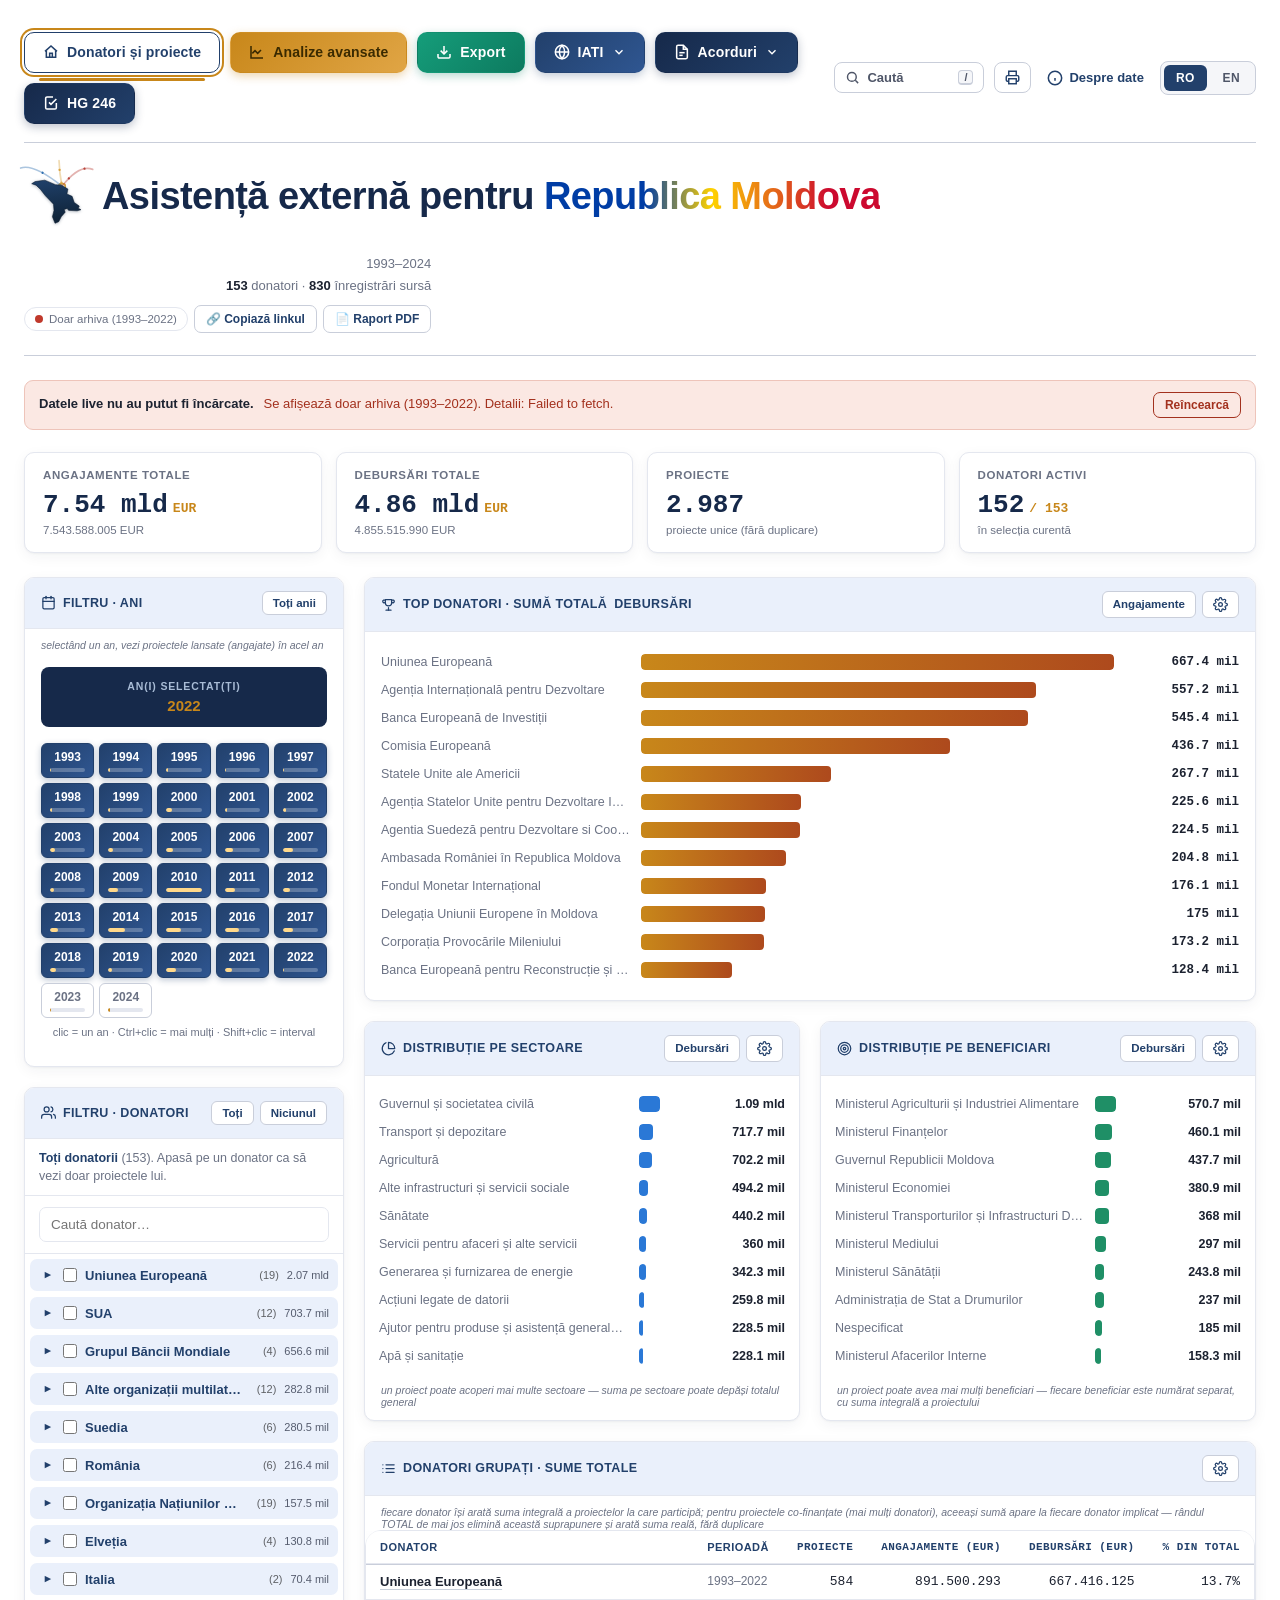
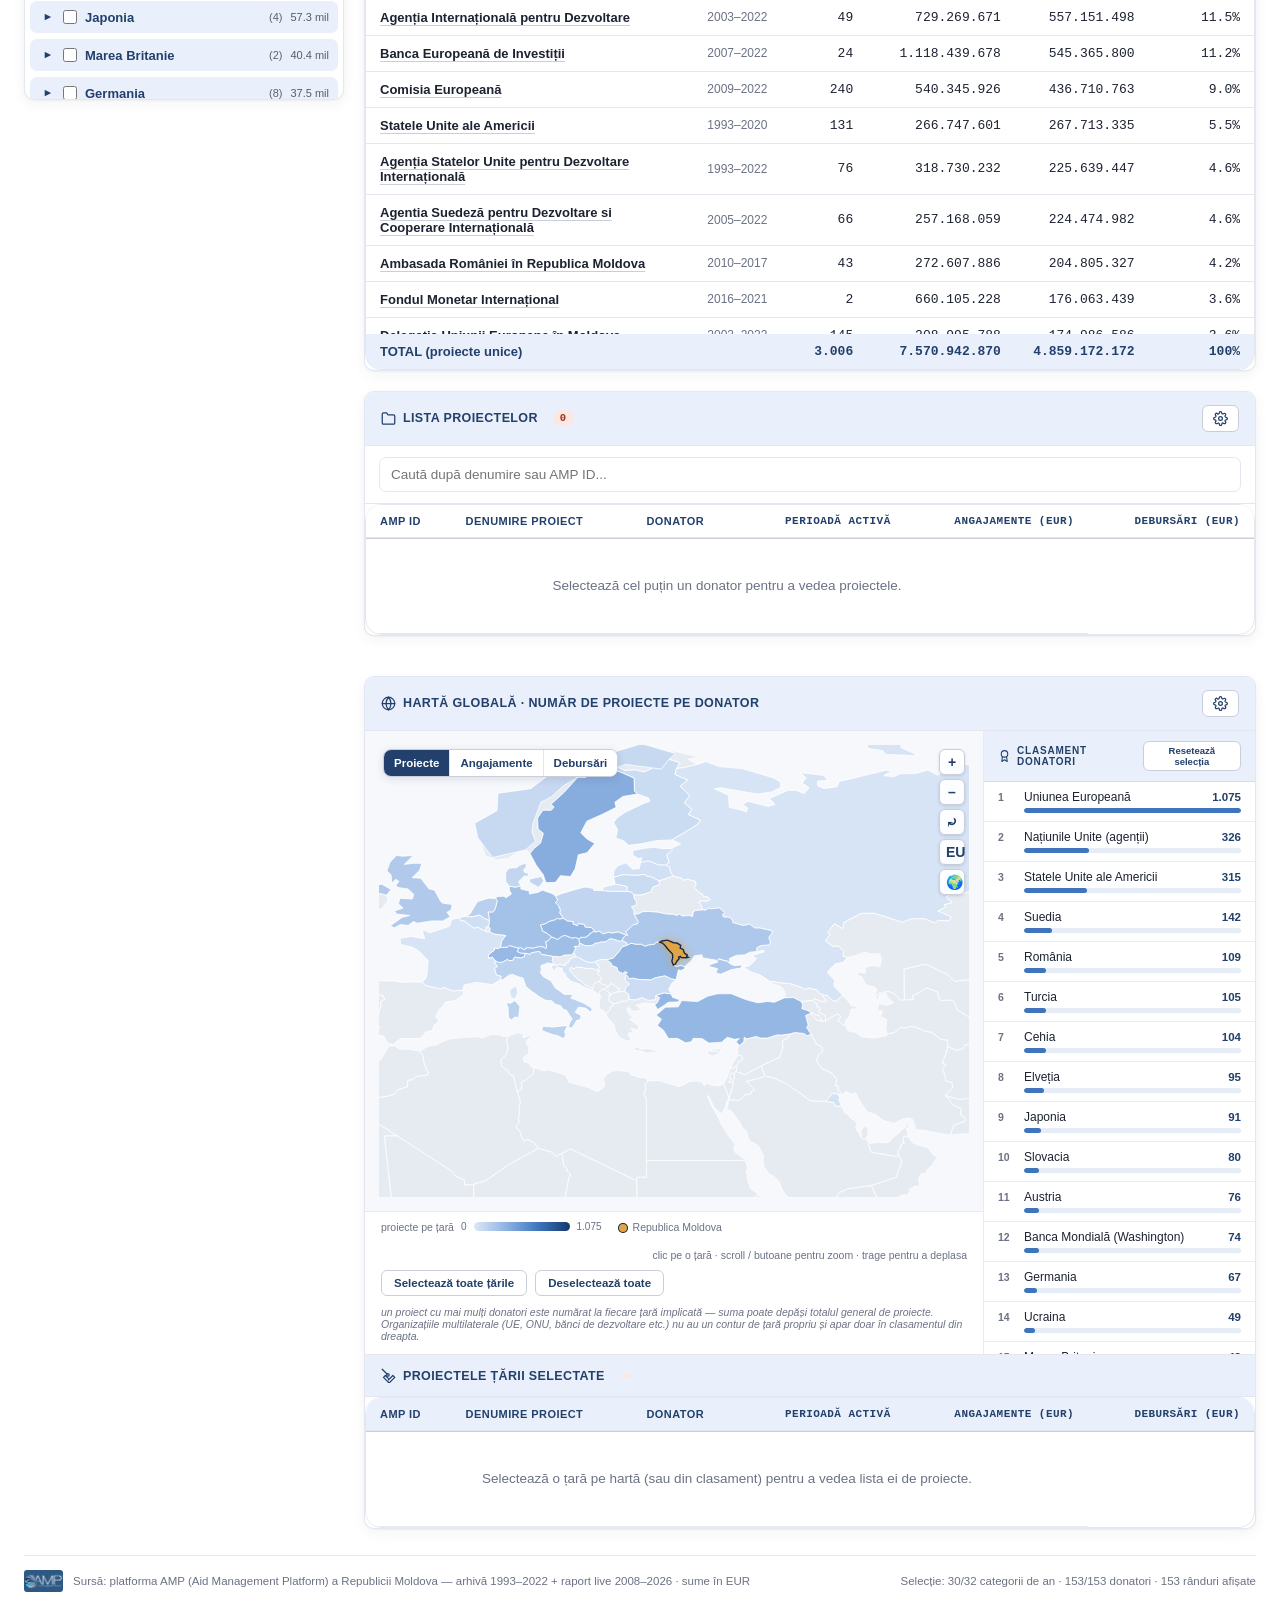
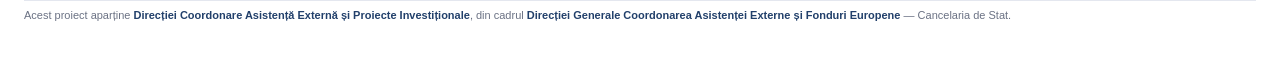
==== commit 652db42a: "Add files via upload" ====
--- a/index.html
+++ b/index.html
@@ -77,7 +77,78 @@
   }
   .lang-switch button.active{background:var(--navy);color:#fff;}
   .lang-switch button:hover:not(.active){color:var(--navy);}
-  /* Butoanele de navigare (Donatori, Analize, Export, IATI, Acorduri, HG 246) vin din meniu.js; aspectul lor e acolo. */
+  /* Butonul „Acorduri" avea aceeași formă ca vecinii lui, dar nicio regulă de
+     interacțiune: nu se ridica la hover, n-avea strălucire, nu răspundea la
+     apăsare, iar săgeata stătea pe loc. Arăta ca o etichetă, nu ca un buton —
+     iar diferența față de celelalte două îl făcea să pară stricat. Primește
+     același tratament, adaptat conturului lui alb cu navy: la hover se umple
+     cu albastru și inversează culorile. */
+  #acorduriNavBtn, #hg246NavBtn{
+    /* Culorile stau aici, nu în atributul style al elementului: un stil inline
+       bate orice regulă din foaia de stil, așa că starea de hover nu se putea
+       aplica niciodată. Butoanele arătau statice fiindcă erau statice. */
+    background:linear-gradient(135deg,#16294a,#22406b);
+    color:#fff;
+    border:1.5px solid transparent;
+    transition:transform .35s cubic-bezier(.34,1.56,.64,1), box-shadow .25s ease,
+               background .25s ease, color .25s ease, border-color .25s ease;
+    position:relative; overflow:hidden;
+  }
+  #acorduriNavBtn::before, #hg246NavBtn::before{
+    content:''; position:absolute; inset:0; border-radius:inherit;
+    background:radial-gradient(circle at 50% 50%, rgba(255,255,255,.3), transparent 70%);
+    opacity:0; transition:opacity .3s ease; pointer-events:none;
+  }
+  #acorduriNavBtn:hover, #hg246NavBtn:hover{
+    transform:translateY(-3px) scale(1.035);
+    /* Fundalul de bază e navy închis; la hover se luminează cu o treaptă,
+       ca celelalte butoane pline. Chenarul rămâne transparent — altfel ar
+       apărea un contur din senin, doar la trecerea mouse-ului. */
+    background:linear-gradient(135deg,var(--navy),#2f5691);
+    color:#fff; border-color:transparent;
+    box-shadow:0 10px 26px rgba(34,64,107,.35),0 3px 8px rgba(34,64,107,.25),
+               0 0 0 1px rgba(34,64,107,.3);
+  }
+  #acorduriNavBtn:hover::before, #hg246NavBtn:hover::before{ opacity:1; }
+  #acorduriNavBtn:active, #hg246NavBtn:active{
+    transform:translateY(-1px) scale(.97);
+    transition:transform .12s ease;
+  }
+  #acorduriNavBtn svg, #hg246NavBtn svg{ transition:transform .35s cubic-bezier(.34,1.56,.64,1); }
+  #acorduriNavBtn:hover svg, #hg246NavBtn:hover svg{ transform:translateX(3px); }
+  #acorduriNavBtn:hover #acorduriSelectorChevron{ transform:none; }
+  #acorduriSelector.deschis #acorduriSelectorChevron{ transform:rotate(180deg) !important; }
+  #acorduriSelectorMenu .acord-opt:hover, #acorduriSelectorMenu .acord-opt:focus-visible{ background:var(--blue-bg); outline:none; }
+  /* Focusul din tastatură era invizibil pe toate trei. */
+  #acorduriNavBtn:focus-visible, #hg246NavBtn:focus-visible, #advancedAnalysisNavBtn:focus-visible,
+  #updateNavBtn:focus-visible{ outline:2px solid var(--gold); outline-offset:3px; }
+
+  #advancedAnalysisNavBtn, #updateNavBtn{
+    transition:transform .35s cubic-bezier(.34,1.56,.64,1), box-shadow .25s ease, background .25s ease;
+    position:relative; overflow:hidden;
+  }
+  #advancedAnalysisNavBtn::before, #updateNavBtn::before{
+    content:''; position:absolute; inset:0; border-radius:inherit;
+    background:radial-gradient(circle at 50% 50%, rgba(255,255,255,.35), transparent 70%);
+    opacity:0; transition:opacity .3s ease; pointer-events:none;
+  }
+  #advancedAnalysisNavBtn:hover, #updateNavBtn:hover{
+    transform:translateY(-3px) scale(1.035);
+  }
+  #advancedAnalysisNavBtn:hover::before, #updateNavBtn:hover::before{ opacity:1; }
+  #advancedAnalysisNavBtn:active, #updateNavBtn:active{
+    transform:translateY(-1px) scale(.97);
+    transition:transform .12s ease;
+  }
+  #advancedAnalysisNavBtn:hover{
+    box-shadow:0 10px 26px rgba(200,135,26,.45),0 3px 8px rgba(200,135,26,.3),0 0 0 1px rgba(200,135,26,.35);
+  }
+  #updateNavBtn:hover{
+    box-shadow:0 10px 26px rgba(13,122,95,.4),0 3px 8px rgba(13,122,95,.25),0 0 0 1px rgba(13,122,95,.3);
+    background:linear-gradient(135deg,#1bb38c,#0f8a6b);
+  }
+  #advancedAnalysisNavBtn svg, #updateNavBtn svg{ transition:transform .35s cubic-bezier(.34,1.56,.64,1); }
+  #advancedAnalysisNavBtn:hover svg, #updateNavBtn:hover svg{ transform:translateX(3px); }
   .title-row img{width:46px;height:46px;flex:none;border-radius:10px;box-shadow:0 2px 8px rgba(20,30,60,.15);}
 
   /* ---------- logo animat: harta Moldovei cu fluxuri de asistență ---------- */
@@ -1155,7 +1226,6 @@
   .dif-v{text-align:right;color:var(--ink-dim);font-variant-numeric:tabular-nums;white-space:nowrap}
   .dif-v b{color:var(--navy-deep)}
 </style>
-<link rel="stylesheet" href="tema.css?v=2026-10-28">
 </head>
 <body>
 <div class="wrap">
@@ -1184,6 +1254,114 @@
   <div id="introWaitNote" class="intro-wait-note" style="display:none;">
     <span class="spin"></span><span data-i18n="introWaitingLive">se așteaptă datele actualizate din raportul live…</span>
   </div>
+
+  <div class="grid">
+    <div style="display:flex;flex-direction:column;gap:20px;">
+      <div class="panel" id="yearSlicerPanel">
+        <div class="panel-head"><h2><svg class="ico" viewBox="0 0 24 24"><rect x="3" y="4" width="18" height="18" rx="2"/><line x1="16" y1="2" x2="16" y2="6"/><line x1="8" y1="2" x2="8" y2="6"/><line x1="3" y1="10" x2="21" y2="10"/></svg><span data-i18n="yearFilterTitle">Filtru · Ani</span></h2><div class="btns"><button id="resetYears" data-i18n="allYears">Toți anii</button></div></div>
+        <div class="chart-note" style="padding:10px 16px 0;" data-i18n="yearFilterNote">selectând un an, vezi proiectele lansate (angajate) în acel an</div>
+        <div id="yearSlicer">
+          <div class="year-window">
+            <div class="yw-label" data-i18n="yearSelectedLabel">An(i) selectat(ți)</div>
+            <div class="yw-value" id="yearWindowVal">—</div>
+          </div>
+          <div class="year-strip" id="yearStrip"></div>
+          <div class="year-chips" id="yearChips"></div>
+          <div class="year-hint" data-i18n="yearHint">clic = un an · Ctrl+clic = mai mulți · Shift+clic = interval</div>
+          <div class="na-year-row" id="naYearRow">
+            <span class="na-label" data-i18n="yearUnspecified">An nespecificat în sursă</span>
+            <span class="na-val" id="naYearVal"></span>
+          </div>
+        </div>
+      </div>
+
+      <div class="panel" id="donorSlicerPanel" style="display:flex;flex-direction:column;">
+        <div class="panel-head">
+          <h2><svg class="ico" viewBox="0 0 24 24"><path d="M17 21v-2a4 4 0 0 0-4-4H5a4 4 0 0 0-4 4v2"/><circle cx="9" cy="7" r="4"/><path d="M23 21v-2a4 4 0 0 0-3-3.87"/><path d="M16 3.13a4 4 0 0 1 0 7.75"/></svg><span data-i18n="donorFilterTitle">Filtru · Donatori</span></h2>
+          <div class="btns">
+            <button id="selectAllDonors" data-i18n="allDonorsBtn">Toți</button>
+            <button id="deselectAllDonors" data-i18n="noneDonorsBtn">Niciunul</button>
+          </div>
+        </div>
+        <div id="donorSlicer">
+          <div class="donor-sel" id="donorSel" aria-live="polite"></div>
+          <div class="search-box"><input id="donorSearch" type="text" placeholder="Caută donator…" data-i18n-placeholder="donorSearchPlaceholder"/></div>
+          <div class="donor-list" id="donorList"></div>
+        </div>
+      </div>
+    </div>
+
+    <div class="main-col">
+      <div class="panel" id="chartPanel">
+        <div class="panel-head">
+          <h2><svg class="ico" viewBox="0 0 24 24"><path d="M8 21h8"/><path d="M12 17v4"/><path d="M7 4h10v5a5 5 0 0 1-10 0V4z"/><path d="M17 5h3a2 2 0 0 1-2 4"/><path d="M7 5H4a2 2 0 0 0 2 4"/></svg><span data-i18n="topDonorsTitle">Top donatori · sumă totală</span> <span id="donorMetricLabel" data-i18n="metricDeb">debursări</span></h2>
+          <div class="btns"><button id="donorMetricToggle" data-i18n="metricAng">Angajamente</button></div>
+        </div>
+        <div class="panel-body" id="chartBody"></div>
+      </div>
+
+      <div class="two-col">
+        <div class="panel" id="sectorPanel">
+          <div class="panel-head">
+            <h2><svg class="ico" viewBox="0 0 24 24"><path d="M21.21 15.89A10 10 0 1 1 8 2.83"/><path d="M22 12A10 10 0 0 0 12 2v10z"/></svg><span data-i18n="sectorsTitle">Distribuție pe sectoare</span></h2>
+            <div class="btns"><button id="sectorMetricToggle" data-metric="deb" data-i18n="metricDebCap">Debursări</button></div>
+          </div>
+          <div class="panel-body" id="sectorChartBody"></div>
+          <div class="chart-note" data-i18n="sectorNote">un proiect poate acoperi mai multe sectoare — suma pe sectoare poate depăși totalul general</div>
+        </div>
+
+        <div class="panel" id="beneficiaryPanel">
+          <div class="panel-head">
+            <h2><svg class="ico" viewBox="0 0 24 24"><circle cx="12" cy="12" r="10"/><circle cx="12" cy="12" r="6"/><circle cx="12" cy="12" r="2"/></svg><span data-i18n="beneficiariesTitle">Distribuție pe beneficiari</span></h2>
+            <div class="btns"><button id="beneficiaryMetricToggle" data-metric="deb" data-i18n="metricDebCap">Debursări</button></div>
+          </div>
+          <div class="panel-body" id="beneficiaryChartBody"></div>
+          <div class="chart-note" data-i18n="beneficiaryNote">un proiect poate avea mai mulți beneficiari — fiecare beneficiar este numărat separat, cu suma integrală a proiectului</div>
+        </div>
+      </div>
+
+      <div class="panel" id="tablePanel">
+        <div class="panel-head"><h2><svg class="ico" viewBox="0 0 24 24"><line x1="8" y1="6" x2="21" y2="6"/><line x1="8" y1="12" x2="21" y2="12"/><line x1="8" y1="18" x2="21" y2="18"/><line x1="3" y1="6" x2="3.01" y2="6"/><line x1="3" y1="12" x2="3.01" y2="12"/><line x1="3" y1="18" x2="3.01" y2="18"/></svg><span data-i18n="donorTableTitle">Donatori grupați · sume totale</span></h2></div>
+        <div class="chart-note" style="padding:10px 16px 0;" data-i18n="donorTableNote">fiecare donator își arată suma integrală a proiectelor la care participă; pentru proiectele co-finanțate (mai mulți donatori), aceeași sumă apare la fiecare donator implicat — rândul TOTAL de mai jos elimină această suprapunere și arată suma reală, fără duplicare</div>
+        <div class="table-scroll">
+          <table>
+            <thead>
+              <tr>
+                <th data-key="donator" data-i18n="colDonor">Donator</th>
+                <th data-key="anMin" data-i18n="colPeriod">Perioadă</th>
+                <th data-key="Proiecte" class="num" data-i18n="colProjects">Proiecte</th>
+                <th data-key="Angajamente" class="num" data-i18n="colCommitments">Angajamente (EUR)</th>
+                <th data-key="Debursari" class="num" data-i18n="colDisbursements">Debursări (EUR)</th>
+                <th data-key="pct" class="num" data-i18n="colPctTotal">% din total</th>
+              </tr>
+            </thead>
+            <tbody id="tableBody"></tbody>
+            <tfoot id="tableFoot"></tfoot>
+          </table>
+        </div>
+      </div>
+
+      <div class="panel" id="projectsPanel">
+        <div class="panel-head"><h2><svg class="ico" viewBox="0 0 24 24"><path d="M22 19a2 2 0 0 1-2 2H4a2 2 0 0 1-2-2V5a2 2 0 0 1 2-2h5l2 3h9a2 2 0 0 1 2 2z"/></svg><span data-i18n="projectsListTitle">Lista proiectelor</span> <span id="projCount" class="badge"></span></h2></div>
+        <div style="padding:11px 14px;border-bottom:1px solid var(--line);">
+          <input type="text" id="projSearchInput" placeholder="Caută după denumire sau AMP ID..." data-i18n-placeholder="projSearchPlaceholder" style="width:100%;background:var(--bg);border:1px solid var(--line);border-radius:7px;color:var(--ink);padding:9px 11px;font-family:inherit;font-size:13.5px;outline:none;box-sizing:border-box;"/>
+        </div>
+        <div class="table-scroll" style="max-height:520px;">
+          <table>
+            <thead>
+              <tr>
+                <th data-key="id" data-i18n="colAmpId">AMP ID</th>
+                <th data-key="denumire" data-i18n="colProjectName">Denumire proiect</th>
+                <th data-key="donator" data-i18n="colDonor">Donator</th>
+                <th data-key="an" class="num" data-i18n="advColSpan">An</th>
+                <th data-key="ang" class="num" data-i18n="colCommitments">Angajamente (EUR)</th>
+                <th data-key="deb" class="num" data-i18n="colDisbursements">Debursări (EUR)</th>
+              </tr>
+            </thead>
+            <tbody id="projectsBody"></tbody>
+          </table>
+        </div>
+      </div>
 
   <div class="panel" id="mapPanel">
     <div class="panel-head"><h2><svg class="ico" viewBox="0 0 24 24"><circle cx="12" cy="12" r="10"/><line x1="2" y1="12" x2="22" y2="12"/><path d="M12 2a15.3 15.3 0 0 1 4 10 15.3 15.3 0 0 1-4 10 15.3 15.3 0 0 1-4-10 15.3 15.3 0 0 1 4-10z"/></svg><span data-i18n="mapTitle">Hartă globală · număr de proiecte pe donator</span></h2></div>
@@ -1253,114 +1431,6 @@
       </table>
     </div>
   </div>
-
-  <div class="grid">
-    <div style="display:flex;flex-direction:column;gap:20px;">
-      <div class="panel" id="yearSlicerPanel">
-        <div class="panel-head"><h2><svg class="ico" viewBox="0 0 24 24"><rect x="3" y="4" width="18" height="18" rx="2"/><line x1="16" y1="2" x2="16" y2="6"/><line x1="8" y1="2" x2="8" y2="6"/><line x1="3" y1="10" x2="21" y2="10"/></svg><span data-i18n="yearFilterTitle">Filtru · Ani</span></h2><div class="btns"><button id="resetYears" data-i18n="allYears">Toți anii</button></div></div>
-        <div class="chart-note" style="padding:10px 16px 0;" data-i18n="yearFilterNote">selectând un an, vezi proiectele lansate (angajate) în acel an</div>
-        <div id="yearSlicer">
-          <div class="year-window">
-            <div class="yw-label" data-i18n="yearSelectedLabel">An(i) selectat(ți)</div>
-            <div class="yw-value" id="yearWindowVal">—</div>
-          </div>
-          <div class="year-strip" id="yearStrip"></div>
-          <div class="year-chips" id="yearChips"></div>
-          <div class="year-hint" data-i18n="yearHint">clic = un an · Ctrl+clic = mai mulți · Shift+clic = interval</div>
-          <div class="na-year-row" id="naYearRow">
-            <span class="na-label" data-i18n="yearUnspecified">An nespecificat în sursă</span>
-            <span class="na-val" id="naYearVal"></span>
-          </div>
-        </div>
-      </div>
-
-      <div class="panel" id="donorSlicerPanel" style="display:flex;flex-direction:column;">
-        <div class="panel-head">
-          <h2><svg class="ico" viewBox="0 0 24 24"><path d="M17 21v-2a4 4 0 0 0-4-4H5a4 4 0 0 0-4 4v2"/><circle cx="9" cy="7" r="4"/><path d="M23 21v-2a4 4 0 0 0-3-3.87"/><path d="M16 3.13a4 4 0 0 1 0 7.75"/></svg><span data-i18n="donorFilterTitle">Filtru · Donatori</span></h2>
-          <div class="btns">
-            <button id="selectAllDonors" data-i18n="allDonorsBtn">Toți</button>
-            <button id="deselectAllDonors" data-i18n="noneDonorsBtn">Niciunul</button>
-          </div>
-        </div>
-        <div id="donorSlicer">
-          <div class="donor-sel" id="donorSel" aria-live="polite"></div>
-          <div class="search-box"><input id="donorSearch" type="text" placeholder="Caută donator…" data-i18n-placeholder="donorSearchPlaceholder"/></div>
-          <div class="donor-list" id="donorList"></div>
-        </div>
-      </div>
-    </div>
-
-    <div class="main-col">
-      <div class="panel" id="chartPanel">
-        <div class="panel-head">
-          <h2><svg class="ico" viewBox="0 0 24 24"><path d="M8 21h8"/><path d="M12 17v4"/><path d="M7 4h10v5a5 5 0 0 1-10 0V4z"/><path d="M17 5h3a2 2 0 0 1-2 4"/><path d="M7 5H4a2 2 0 0 0 2 4"/></svg><span data-i18n="topDonorsTitle">Top donatori · sumă totală</span> <span id="donorMetricLabel" data-i18n="metricDeb">debursări</span></h2>
-          <div class="btns"><button id="donorMetricToggle" data-i18n="metricAng">Angajamente</button></div>
-        </div>
-        <div class="panel-body" id="chartBody"></div>
-      </div>
-
-      <div class="two-col">
-        <div class="panel" id="sectorPanel">
-          <div class="panel-head">
-            <h2><svg class="ico" viewBox="0 0 24 24"><path d="M21.21 15.89A10 10 0 1 1 8 2.83"/><path d="M22 12A10 10 0 0 0 12 2v10z"/></svg><span data-i18n="sectorsTitle">Distribuție pe sectoare</span></h2>
-            <div class="btns"><button id="sectorMetricToggle" data-metric="deb" data-i18n="metricDebCap">Debursări</button></div>
-          </div>
-          <div class="panel-body" id="sectorChartBody"></div>
-          <div class="chart-note" data-i18n="sectorNote">un proiect poate acoperi mai multe sectoare — suma pe sectoare poate depăși totalul general</div>
-        </div>
-
-        <div class="panel" id="beneficiaryPanel">
-          <div class="panel-head">
-            <h2><svg class="ico" viewBox="0 0 24 24"><circle cx="12" cy="12" r="10"/><circle cx="12" cy="12" r="6"/><circle cx="12" cy="12" r="2"/></svg><span data-i18n="beneficiariesTitle">Distribuție pe beneficiari</span></h2>
-            <div class="btns"><button id="beneficiaryMetricToggle" data-metric="deb" data-i18n="metricDebCap">Debursări</button></div>
-          </div>
-          <div class="panel-body" id="beneficiaryChartBody"></div>
-          <div class="chart-note" data-i18n="beneficiaryNote">un proiect poate avea mai mulți beneficiari — fiecare beneficiar este numărat separat, cu suma integrală a proiectului</div>
-        </div>
-      </div>
-
-      <div class="panel" id="tablePanel">
-        <div class="panel-head"><h2><svg class="ico" viewBox="0 0 24 24"><line x1="8" y1="6" x2="21" y2="6"/><line x1="8" y1="12" x2="21" y2="12"/><line x1="8" y1="18" x2="21" y2="18"/><line x1="3" y1="6" x2="3.01" y2="6"/><line x1="3" y1="12" x2="3.01" y2="12"/><line x1="3" y1="18" x2="3.01" y2="18"/></svg><span data-i18n="donorTableTitle">Donatori grupați · sume totale</span></h2></div>
-        <div class="chart-note" style="padding:10px 16px 0;" data-i18n="donorTableNote">fiecare donator își arată suma integrală a proiectelor la care participă; pentru proiectele co-finanțate (mai mulți donatori), aceeași sumă apare la fiecare donator implicat — rândul TOTAL de mai jos elimină această suprapunere și arată suma reală, fără duplicare</div>
-        <div class="table-scroll">
-          <table>
-            <thead>
-              <tr>
-                <th data-key="donator" data-i18n="colDonor">Donator</th>
-                <th data-key="anMin" data-i18n="colPeriod">Perioadă</th>
-                <th data-key="Proiecte" class="num" data-i18n="colProjects">Proiecte</th>
-                <th data-key="Angajamente" class="num" data-i18n="colCommitments">Angajamente (EUR)</th>
-                <th data-key="Debursari" class="num" data-i18n="colDisbursements">Debursări (EUR)</th>
-                <th data-key="pct" class="num" data-i18n="colPctTotal">% din total</th>
-              </tr>
-            </thead>
-            <tbody id="tableBody"></tbody>
-            <tfoot id="tableFoot"></tfoot>
-          </table>
-        </div>
-      </div>
-
-      <div class="panel" id="projectsPanel">
-        <div class="panel-head"><h2><svg class="ico" viewBox="0 0 24 24"><path d="M22 19a2 2 0 0 1-2 2H4a2 2 0 0 1-2-2V5a2 2 0 0 1 2-2h5l2 3h9a2 2 0 0 1 2 2z"/></svg><span data-i18n="projectsListTitle">Lista proiectelor</span> <span id="projCount" class="badge"></span></h2></div>
-        <div style="padding:11px 14px;border-bottom:1px solid var(--line);">
-          <input type="text" id="projSearchInput" placeholder="Caută după denumire sau AMP ID..." data-i18n-placeholder="projSearchPlaceholder" style="width:100%;background:var(--bg);border:1px solid var(--line);border-radius:7px;color:var(--ink);padding:9px 11px;font-family:inherit;font-size:13.5px;outline:none;box-sizing:border-box;"/>
-        </div>
-        <div class="table-scroll" style="max-height:520px;">
-          <table>
-            <thead>
-              <tr>
-                <th data-key="id" data-i18n="colAmpId">AMP ID</th>
-                <th data-key="denumire" data-i18n="colProjectName">Denumire proiect</th>
-                <th data-key="donator" data-i18n="colDonor">Donator</th>
-                <th data-key="an" class="num" data-i18n="advColSpan">An</th>
-                <th data-key="ang" class="num" data-i18n="colCommitments">Angajamente (EUR)</th>
-                <th data-key="deb" class="num" data-i18n="colDisbursements">Debursări (EUR)</th>
-              </tr>
-            </thead>
-            <tbody id="projectsBody"></tbody>
-          </table>
-        </div>
-      </div>
 
     </div>
   </div>
@@ -2776,12 +2846,9 @@
   const totalAng = uniqueProjects.reduce((s,p)=>s+p.ang,0);
   const totalDeb = uniqueProjects.reduce((s,p)=>s+p.deb,0);
   const totalProj = countUniqueProjects(uniqueProjects);
-  // gradul de execuție: cât din angajat a fost debursat (0–100)
-  const execPct = totalAng > 0 ? Math.max(0, Math.min(100, Math.round(totalDeb / totalAng * 100))) : 0;
   document.getElementById('kpiRow').innerHTML = `
     <div class="kpi" data-kpi="ang"><div class="lbl">${t('kpiCommitmentsLbl')}</div><div class="val">${fmtCompact(totalAng)}<small>EUR</small></div><div class="sub">${fmtNum(totalAng)} EUR</div></div>
-    <div class="kpi" data-kpi="deb"><div class="lbl">${t('kpiDisbursementsLbl')}</div><div class="val">${fmtCompact(totalDeb)}<small>EUR</small></div><div class="sub">${fmtNum(totalDeb)} EUR</div>
-      <div class="kpi-bar" id="kpiExecBar" role="img" aria-label="${t('kpiExecSub').replace('{p}', String(execPct))}"><i style="width:${execPct}%"></i></div><div class="sub kpi-exec" id="kpiExecTxt">${t('kpiExecSub').replace('{p}', String(execPct))}</div></div>
+    <div class="kpi" data-kpi="deb"><div class="lbl">${t('kpiDisbursementsLbl')}</div><div class="val">${fmtCompact(totalDeb)}<small>EUR</small></div><div class="sub">${fmtNum(totalDeb)} EUR</div></div>
     <div class="kpi" data-kpi="proj"><div class="lbl">${t('kpiProjectsLbl')}</div><div class="val">${fmtNum(totalProj)}</div><div class="sub">${t('kpiProjectsSub')}</div></div>
     <div class="kpi" data-kpi="don"><div class="lbl">${t('kpiDonorsLbl')}</div><div class="val">${nDonorsActive}<small>/ ${DONORS.length}</small></div><div class="sub">${t('kpiDonorsSub')}</div></div>
   `;
@@ -3616,8 +3683,8 @@
 }
 
 const I18N = {"ro": {"mainTitle": "Asistență externă pentru", "countryName": "Republica Moldova", "yearFilterTitle": "Filtru · Ani", "allYears": "Toți anii", "yearSelectedLabel": "An(i) selectat(ți)", "yearHint": "clic = un an · Ctrl+clic = mai mulți · Shift+clic = interval", "yearUnspecified": "An nespecificat în sursă", "donorFilterTitle": "Filtru · Donatori", "allDonorsBtn": "Toți", "noneDonorsBtn": "Niciunul", "donorSearchPlaceholder": "Caută donator…", "topDonorsTitle": "Top donatori · sumă totală", "metricDeb": "debursări", "metricAng": "Angajamente", "sectorsTitle": "Distribuție pe sectoare", "metricDebCap": "Debursări", "sectorNote": "un proiect poate acoperi mai multe sectoare — suma pe sectoare poate depăși totalul general", "beneficiariesTitle": "Distribuție pe beneficiari", "beneficiaryNote": "un proiect poate avea mai mulți beneficiari — fiecare beneficiar este numărat separat, cu suma integrală a proiectului", "donorTableTitle": "Donatori grupați · sume totale", "donorTableNote": "fiecare donator își arată suma integrală a proiectelor la care participă; pentru proiectele co-finanțate (mai mulți donatori), aceeași sumă apare la fiecare donator implicat — rândul TOTAL de mai jos elimină această suprapunere și arată suma reală, fără duplicare", "colDonor": "Donator", "colPeriod": "Perioadă", "colProjects": "Proiecte", "colCommitments": "Angajamente (EUR)", "colDisbursements": "Debursări (EUR)", "colPctTotal": "% din total", "colProjectName": "Denumire proiect", "colYear": "An", "projectsListTitle": "Lista proiectelor", "projSearchPlaceholder": "Caută după denumire sau AMP ID...", "mapTitle": "Hartă globală · număr de proiecte pe donator", "zoomIn": "Mărește", "zoomOut": "Micșorează", "zoomReset": "Resetează",
- "logoBackTitle": "Înapoi la pagina principală", "mapLegendIntensity": "proiecte pe țară", "mapHint": "clic pe o țară · scroll / butoane pentru zoom · trage pentru a deplasa", "mapNote": "un proiect cu mai mulți donatori este numărat la fiecare țară implicată — suma poate depăși totalul general de proiecte. Organizațiile multilaterale (UE, ONU, bănci de dezvoltare etc.) nu au un contur de țară propriu și apar doar în clasamentul din dreapta.", "mapRankingTitle": "Clasament donatori", "resetSelectionBtn": "Resetează selecția", "mapCountryProjectsTitle": "Proiectele țării selectate", "updateTitle": "Actualizare date — încarcă un export nou", "analyzeBtn": "Analizează și actualizează", "saveBtn": "💾 Salvează (suprascrie fișierul)", "downloadBtn": "Descarcă drept fișier nou", "resetOriginalBtn": "↺ Resetează la datele originale", "updateLogDefault": "Acceptă export .xml (recomandat, are AMP ID) sau .csv de pe amp.gov.md. Se potrivește automat după AMP ID — proiectele existente se actualizează, cele noi se adaugă, restul rămân neatinse.", "footerSource": "Sursă: platforma AMP (Aid Management Platform) a Republicii Moldova — versiune veche și versiune nouă · sume în EUR", "footerOwner": "Acest proiect aparține <b>Direcției Coordonare Asistență Externă și Proiecte Investiționale</b>, din cadrul <b>Direcției Generale Coordonarea Asistenței Externe și Fonduri Europene</b> — Cancelaria de Stat.", "kpiProjectsLbl": "Proiecte", "kpiProjectsSub": "proiecte unice (fără duplicare)", "kpiDonorsLbl": "Donatori activi", "kpiDonorsSub": "în selecția curentă", "kpiExecSub": "{p}% din angajamente au fost debursate", "emptyCurrentSelection": "Nicio dată pentru selecția curentă.", "emptyAdjustFilters": "Nicio dată — ajustează filtrele.", "totalUniqueRow": "TOTAL (proiecte unice)", "emptySelectDonor": "Selectează cel puțin un donator pentru a vedea proiectele.", "emptyNoCountrySelected": "Nicio țară selectată.", "kpiCommitmentsLbl": "Angajamente totale", "kpiDisbursementsLbl": "Debursări totale", "advancedAnalysisBtn": "Analize avansate →", "advTitle": "Analize avansate — Asistență externă Republica Moldova", "backToMainBtn": "← Înapoi la dashboard-ul principal", "advEyebrow": "1993–2026 · analize suplimentare", "advLineTitle": "Evoluție în timp · Angajamente vs. Debursări pe ani", "advLineNote": "sumă totală pe an (proiecte cu an cunoscut, 1993–2026)", "advExecTitle": "Rata de execuție · Debursări / Angajamente (top 20 donatori)", "advExecNote": "arată cât din suma angajată a fost efectiv debursată — un procent scăzut poate indica proiecte recente sau întârzieri în implementare", "advExecutionLbl": "Execuție", "advSankeyTitle": "Flux Donator → Sector → Beneficiar", "advSankeyNote": "top 9 donatori · top 8 sectoare · top 10 beneficiari, după suma angajamentelor — grosimea fluxului e proporțională cu suma", "advColDonors": "Donatori", "advColSectors": "Sectoare", "advColBeneficiaries": "Beneficiari", "advTreemapTitle": "Distribuție sectoare (treemap)", "advTreemapNote": "mărimea fiecărui bloc = suma angajamentelor pe sector", "advTopProjTitle": "Top 20 proiecte individuale", "advTopProjNote": "după suma angajamentelor", "advColProject": "Proiect", "advHeatmapTitle": "Hartă termică · Donator × An (top 25 donatori)", "advHeatmapNote": "intensitatea culorii = suma pe acel an; donatorii sunt ordonați după suma totală", "advOngoingTitle": "Proiecte în derulare · alege anul", "advOngoingNote": "proiectul apare pentru fiecare an cuprins între prima și ultima înregistrare financiară găsită — nu doar în anul exact al unei tranzacții", "advColSpan": "Perioadă activă", "advAllDonorsOption": "— Toți donatorii —", "yearFilterNote": "selectând un an, vezi proiectele lansate (angajate) în acel an", "advOtherSectors": "Alte sectoare", "advOngoingTotalRow": "TOTAL (selecția curentă)", "exportTitle": "Export complet — toate proiectele", "exportExcelBtn": "Descarcă Excel cu toate proiectele", "exportNote": "exportă exact datele curente afișate în pagină (AMP ID, an, denumire, donator, date de început/finalizare, sectoare, implementator, beneficiari, țări, angajamente, debursări) — reflectă orice actualizare făcută mai sus", "advToaTitle": "Distribuție după tipul de asistență", "advToaNote": "Grant, Împrumut, Suport bugetar, Asistență tehnică, Suport pentru proiect, Co-finanțare — pentru proiectele unde AMP are acest câmp completat; un proiect cu mai multe tipuri este numărat la fiecare tip", "advRegionTitle": "Distribuție pe regiuni ale Moldovei", "advRegionNote": "regiunea de implementare a proiectului în Moldova (nu țara donatoare) — disponibilă doar pentru proiectele unde AMP are acest câmp completat", "advAllYearsOption": "— Toți anii —", "advAllTypesOption": "— Toate tipurile —", "updateNavBtn": "Export →", "mapSelectAllBtn": "Selectează toate țările", "mapDeselectAllBtn": "Deselectează toate", "colAmpId": "AMP ID", "metricAngCap": "Angajamente"}, "en": {"mainTitle": "External Assistance for", "countryName": "the Republic of Moldova", "yearFilterTitle": "Filter · Years", "allYears": "All years", "yearSelectedLabel": "Selected year(s)", "yearHint": "click = one year · Ctrl+click = several · Shift+click = range", "yearUnspecified": "Year not specified in source", "donorFilterTitle": "Filter · Donors", "allDonorsBtn": "All", "noneDonorsBtn": "None", "donorSearchPlaceholder": "Search donor…", "topDonorsTitle": "Top donors · total amount", "metricDeb": "disbursements", "metricAng": "Commitments", "sectorsTitle": "Distribution by sector", "metricDebCap": "Disbursements", "sectorNote": "a project may cover several sectors — the sum by sector may exceed the overall total", "beneficiariesTitle": "Distribution by beneficiary", "beneficiaryNote": "a project may have several beneficiaries — each beneficiary is counted separately, with the full project amount", "donorTableTitle": "Donors grouped · total amounts", "donorTableNote": "each donor shows the full amount of the projects it takes part in; for co-financed projects (multiple donors), the same amount appears for each donor involved — the TOTAL row below removes this overlap and shows the real, non-duplicated sum", "colDonor": "Donor", "colPeriod": "Period", "colProjects": "Projects", "colCommitments": "Commitments (EUR)", "colDisbursements": "Disbursements (EUR)", "colPctTotal": "% of total", "colProjectName": "Project name", "colYear": "Year", "projectsListTitle": "Project list", "projSearchPlaceholder": "Search by name or AMP ID...", "mapTitle": "World map · number of projects per donor", "zoomIn": "Zoom in", "zoomOut": "Zoom out", "zoomReset": "Reset",
- "logoBackTitle": "Back to the main page", "mapLegendIntensity": "projects per country", "mapHint": "click a country · scroll / buttons to zoom · drag to pan", "mapNote": "a project with multiple donors is counted for each country involved — the sum may exceed the overall project total. Multilateral organizations (EU, UN, development banks, etc.) have no country outline of their own and appear only in the ranking on the right.", "mapRankingTitle": "Donor ranking", "resetSelectionBtn": "Reset selection", "mapCountryProjectsTitle": "Projects of the selected country", "updateTitle": "Data update — upload a new export", "analyzeBtn": "Analyze and update", "saveBtn": "💾 Save (overwrite file)", "downloadBtn": "Download as new file", "resetOriginalBtn": "↺ Reset to original data", "updateLogDefault": "Accepts an .xml export (recommended, includes AMP ID) or .csv from amp.gov.md. Matching is done automatically by AMP ID — existing projects are updated, new ones are added, the rest stay unchanged.", "footerSource": "Source: the AMP (Aid Management Platform) of the Republic of Moldova — old and new versions · amounts in EUR", "footerOwner": "This project belongs to the <b>Directorate for Coordination of External Assistance and Investment Projects</b>, within the <b>General Directorate for Coordination of External Assistance and European Funds</b> — State Chancellery.", "kpiProjectsLbl": "Projects", "kpiProjectsSub": "unique projects (no duplicates)", "kpiDonorsLbl": "Active donors", "kpiDonorsSub": "in current selection", "kpiExecSub": "{p}% of commitments have been disbursed", "emptyCurrentSelection": "No data for the current selection.", "emptyAdjustFilters": "No data — adjust the filters.", "totalUniqueRow": "TOTAL (unique projects)", "emptySelectDonor": "Select at least one donor to see projects.", "emptyNoCountrySelected": "No country selected.", "kpiCommitmentsLbl": "Total commitments", "kpiDisbursementsLbl": "Total disbursements", "advancedAnalysisBtn": "Advanced analytics →", "advTitle": "Advanced Analytics — External Assistance for Moldova", "backToMainBtn": "← Back to main dashboard", "advEyebrow": "1993–2026 · additional analytics", "advLineTitle": "Trends over time · Commitments vs. Disbursements by year", "advLineNote": "total amount per year (projects with a known year, 1993–2026)", "advExecTitle": "Execution rate · Disbursements / Commitments (top 20 donors)", "advExecNote": "shows how much of the committed amount was actually disbursed — a low percentage may indicate recent projects or implementation delays", "advExecutionLbl": "Execution", "advSankeyTitle": "Flow: Donor → Sector → Beneficiary", "advSankeyNote": "top 9 donors · top 8 sectors · top 10 beneficiaries, by commitment amount — flow width is proportional to the amount", "advColDonors": "Donors", "advColSectors": "Sectors", "advColBeneficiaries": "Beneficiaries", "advTreemapTitle": "Sector distribution (treemap)", "advTreemapNote": "the size of each block = total commitments for that sector", "advTopProjTitle": "Top 20 individual projects", "advTopProjNote": "by commitment amount", "advColProject": "Project", "advHeatmapTitle": "Heatmap · Donor × Year (top 25 donors)", "advHeatmapNote": "color intensity = amount for that year; donors are ordered by total amount", "advOngoingTitle": "Projects in progress · pick a year", "advOngoingNote": "a project appears for every year between its first and last recorded financial activity — not only the exact year of a single transaction", "advColSpan": "Active period", "advAllDonorsOption": "— All donors —", "yearFilterNote": "selecting a year shows the projects launched (committed) that year", "advOtherSectors": "Other sectors", "advOngoingTotalRow": "TOTAL (current selection)", "exportTitle": "Full export — all projects", "exportExcelBtn": "Download Excel with all projects", "exportNote": "exports the exact current data shown on the page (AMP ID, year, name, donor, start/end dates, sectors, implementer, beneficiaries, countries, commitments, disbursements) — reflects any update made above", "advToaTitle": "Distribution by type of assistance", "advToaNote": "Grant, Loan, Budget Support, Technical Assistance, Project Support, Co-funding — for projects where AMP has this field filled in; a project with multiple types is counted under each type", "advRegionTitle": "Distribution by region of Moldova", "advRegionNote": "the project's implementation region in Moldova (not the donor country) — available only for projects where AMP has this field filled in", "advAllYearsOption": "— All years —", "advAllTypesOption": "— All types —", "updateNavBtn": "Export →", "mapSelectAllBtn": "Select all countries", "mapDeselectAllBtn": "Deselect all", "colAmpId": "AMP ID", "metricAngCap": "Commitments"}};
+ "logoBackTitle": "Înapoi la pagina principală", "mapLegendIntensity": "proiecte pe țară", "mapHint": "clic pe o țară · scroll / butoane pentru zoom · trage pentru a deplasa", "mapNote": "un proiect cu mai mulți donatori este numărat la fiecare țară implicată — suma poate depăși totalul general de proiecte. Organizațiile multilaterale (UE, ONU, bănci de dezvoltare etc.) nu au un contur de țară propriu și apar doar în clasamentul din dreapta.", "mapRankingTitle": "Clasament donatori", "resetSelectionBtn": "Resetează selecția", "mapCountryProjectsTitle": "Proiectele țării selectate", "updateTitle": "Actualizare date — încarcă un export nou", "analyzeBtn": "Analizează și actualizează", "saveBtn": "💾 Salvează (suprascrie fișierul)", "downloadBtn": "Descarcă drept fișier nou", "resetOriginalBtn": "↺ Resetează la datele originale", "updateLogDefault": "Acceptă export .xml (recomandat, are AMP ID) sau .csv de pe amp.gov.md. Se potrivește automat după AMP ID — proiectele existente se actualizează, cele noi se adaugă, restul rămân neatinse.", "footerSource": "Sursă: platforma AMP (Aid Management Platform) a Republicii Moldova — versiune veche și versiune nouă · sume în EUR", "footerOwner": "Acest proiect aparține <b>Direcției Coordonare Asistență Externă și Proiecte Investiționale</b>, din cadrul <b>Direcției Generale Coordonarea Asistenței Externe și Fonduri Europene</b> — Cancelaria de Stat.", "kpiProjectsLbl": "Proiecte", "kpiProjectsSub": "proiecte unice (fără duplicare)", "kpiDonorsLbl": "Donatori activi", "kpiDonorsSub": "în selecția curentă", "emptyCurrentSelection": "Nicio dată pentru selecția curentă.", "emptyAdjustFilters": "Nicio dată — ajustează filtrele.", "totalUniqueRow": "TOTAL (proiecte unice)", "emptySelectDonor": "Selectează cel puțin un donator pentru a vedea proiectele.", "emptyNoCountrySelected": "Nicio țară selectată.", "kpiCommitmentsLbl": "Angajamente totale", "kpiDisbursementsLbl": "Debursări totale", "advancedAnalysisBtn": "Analize avansate →", "advTitle": "Analize avansate — Asistență externă Republica Moldova", "backToMainBtn": "← Înapoi la dashboard-ul principal", "advEyebrow": "1993–2026 · analize suplimentare", "advLineTitle": "Evoluție în timp · Angajamente vs. Debursări pe ani", "advLineNote": "sumă totală pe an (proiecte cu an cunoscut, 1993–2026)", "advExecTitle": "Rata de execuție · Debursări / Angajamente (top 20 donatori)", "advExecNote": "arată cât din suma angajată a fost efectiv debursată — un procent scăzut poate indica proiecte recente sau întârzieri în implementare", "advExecutionLbl": "Execuție", "advSankeyTitle": "Flux Donator → Sector → Beneficiar", "advSankeyNote": "top 9 donatori · top 8 sectoare · top 10 beneficiari, după suma angajamentelor — grosimea fluxului e proporțională cu suma", "advColDonors": "Donatori", "advColSectors": "Sectoare", "advColBeneficiaries": "Beneficiari", "advTreemapTitle": "Distribuție sectoare (treemap)", "advTreemapNote": "mărimea fiecărui bloc = suma angajamentelor pe sector", "advTopProjTitle": "Top 20 proiecte individuale", "advTopProjNote": "după suma angajamentelor", "advColProject": "Proiect", "advHeatmapTitle": "Hartă termică · Donator × An (top 25 donatori)", "advHeatmapNote": "intensitatea culorii = suma pe acel an; donatorii sunt ordonați după suma totală", "advOngoingTitle": "Proiecte în derulare · alege anul", "advOngoingNote": "proiectul apare pentru fiecare an cuprins între prima și ultima înregistrare financiară găsită — nu doar în anul exact al unei tranzacții", "advColSpan": "Perioadă activă", "advAllDonorsOption": "— Toți donatorii —", "yearFilterNote": "selectând un an, vezi proiectele lansate (angajate) în acel an", "advOtherSectors": "Alte sectoare", "advOngoingTotalRow": "TOTAL (selecția curentă)", "exportTitle": "Export complet — toate proiectele", "exportExcelBtn": "Descarcă Excel cu toate proiectele", "exportNote": "exportă exact datele curente afișate în pagină (AMP ID, an, denumire, donator, date de început/finalizare, sectoare, implementator, beneficiari, țări, angajamente, debursări) — reflectă orice actualizare făcută mai sus", "advToaTitle": "Distribuție după tipul de asistență", "advToaNote": "Grant, Împrumut, Suport bugetar, Asistență tehnică, Suport pentru proiect, Co-finanțare — pentru proiectele unde AMP are acest câmp completat; un proiect cu mai multe tipuri este numărat la fiecare tip", "advRegionTitle": "Distribuție pe regiuni ale Moldovei", "advRegionNote": "regiunea de implementare a proiectului în Moldova (nu țara donatoare) — disponibilă doar pentru proiectele unde AMP are acest câmp completat", "advAllYearsOption": "— Toți anii —", "advAllTypesOption": "— Toate tipurile —", "updateNavBtn": "Export →", "mapSelectAllBtn": "Selectează toate țările", "mapDeselectAllBtn": "Deselectează toate", "colAmpId": "AMP ID", "metricAngCap": "Angajamente"}, "en": {"mainTitle": "External Assistance for", "countryName": "the Republic of Moldova", "yearFilterTitle": "Filter · Years", "allYears": "All years", "yearSelectedLabel": "Selected year(s)", "yearHint": "click = one year · Ctrl+click = several · Shift+click = range", "yearUnspecified": "Year not specified in source", "donorFilterTitle": "Filter · Donors", "allDonorsBtn": "All", "noneDonorsBtn": "None", "donorSearchPlaceholder": "Search donor…", "topDonorsTitle": "Top donors · total amount", "metricDeb": "disbursements", "metricAng": "Commitments", "sectorsTitle": "Distribution by sector", "metricDebCap": "Disbursements", "sectorNote": "a project may cover several sectors — the sum by sector may exceed the overall total", "beneficiariesTitle": "Distribution by beneficiary", "beneficiaryNote": "a project may have several beneficiaries — each beneficiary is counted separately, with the full project amount", "donorTableTitle": "Donors grouped · total amounts", "donorTableNote": "each donor shows the full amount of the projects it takes part in; for co-financed projects (multiple donors), the same amount appears for each donor involved — the TOTAL row below removes this overlap and shows the real, non-duplicated sum", "colDonor": "Donor", "colPeriod": "Period", "colProjects": "Projects", "colCommitments": "Commitments (EUR)", "colDisbursements": "Disbursements (EUR)", "colPctTotal": "% of total", "colProjectName": "Project name", "colYear": "Year", "projectsListTitle": "Project list", "projSearchPlaceholder": "Search by name or AMP ID...", "mapTitle": "World map · number of projects per donor", "zoomIn": "Zoom in", "zoomOut": "Zoom out", "zoomReset": "Reset",
+ "logoBackTitle": "Back to the main page", "mapLegendIntensity": "projects per country", "mapHint": "click a country · scroll / buttons to zoom · drag to pan", "mapNote": "a project with multiple donors is counted for each country involved — the sum may exceed the overall project total. Multilateral organizations (EU, UN, development banks, etc.) have no country outline of their own and appear only in the ranking on the right.", "mapRankingTitle": "Donor ranking", "resetSelectionBtn": "Reset selection", "mapCountryProjectsTitle": "Projects of the selected country", "updateTitle": "Data update — upload a new export", "analyzeBtn": "Analyze and update", "saveBtn": "💾 Save (overwrite file)", "downloadBtn": "Download as new file", "resetOriginalBtn": "↺ Reset to original data", "updateLogDefault": "Accepts an .xml export (recommended, includes AMP ID) or .csv from amp.gov.md. Matching is done automatically by AMP ID — existing projects are updated, new ones are added, the rest stay unchanged.", "footerSource": "Source: the AMP (Aid Management Platform) of the Republic of Moldova — old and new versions · amounts in EUR", "footerOwner": "This project belongs to the <b>Directorate for Coordination of External Assistance and Investment Projects</b>, within the <b>General Directorate for Coordination of External Assistance and European Funds</b> — State Chancellery.", "kpiProjectsLbl": "Projects", "kpiProjectsSub": "unique projects (no duplicates)", "kpiDonorsLbl": "Active donors", "kpiDonorsSub": "in current selection", "emptyCurrentSelection": "No data for the current selection.", "emptyAdjustFilters": "No data — adjust the filters.", "totalUniqueRow": "TOTAL (unique projects)", "emptySelectDonor": "Select at least one donor to see projects.", "emptyNoCountrySelected": "No country selected.", "kpiCommitmentsLbl": "Total commitments", "kpiDisbursementsLbl": "Total disbursements", "advancedAnalysisBtn": "Advanced analytics →", "advTitle": "Advanced Analytics — External Assistance for Moldova", "backToMainBtn": "← Back to main dashboard", "advEyebrow": "1993–2026 · additional analytics", "advLineTitle": "Trends over time · Commitments vs. Disbursements by year", "advLineNote": "total amount per year (projects with a known year, 1993–2026)", "advExecTitle": "Execution rate · Disbursements / Commitments (top 20 donors)", "advExecNote": "shows how much of the committed amount was actually disbursed — a low percentage may indicate recent projects or implementation delays", "advExecutionLbl": "Execution", "advSankeyTitle": "Flow: Donor → Sector → Beneficiary", "advSankeyNote": "top 9 donors · top 8 sectors · top 10 beneficiaries, by commitment amount — flow width is proportional to the amount", "advColDonors": "Donors", "advColSectors": "Sectors", "advColBeneficiaries": "Beneficiaries", "advTreemapTitle": "Sector distribution (treemap)", "advTreemapNote": "the size of each block = total commitments for that sector", "advTopProjTitle": "Top 20 individual projects", "advTopProjNote": "by commitment amount", "advColProject": "Project", "advHeatmapTitle": "Heatmap · Donor × Year (top 25 donors)", "advHeatmapNote": "color intensity = amount for that year; donors are ordered by total amount", "advOngoingTitle": "Projects in progress · pick a year", "advOngoingNote": "a project appears for every year between its first and last recorded financial activity — not only the exact year of a single transaction", "advColSpan": "Active period", "advAllDonorsOption": "— All donors —", "yearFilterNote": "selecting a year shows the projects launched (committed) that year", "advOtherSectors": "Other sectors", "advOngoingTotalRow": "TOTAL (current selection)", "exportTitle": "Full export — all projects", "exportExcelBtn": "Download Excel with all projects", "exportNote": "exports the exact current data shown on the page (AMP ID, year, name, donor, start/end dates, sectors, implementer, beneficiaries, countries, commitments, disbursements) — reflects any update made above", "advToaTitle": "Distribution by type of assistance", "advToaNote": "Grant, Loan, Budget Support, Technical Assistance, Project Support, Co-funding — for projects where AMP has this field filled in; a project with multiple types is counted under each type", "advRegionTitle": "Distribution by region of Moldova", "advRegionNote": "the project's implementation region in Moldova (not the donor country) — available only for projects where AMP has this field filled in", "advAllYearsOption": "— All years —", "advAllTypesOption": "— All types —", "updateNavBtn": "Export →", "mapSelectAllBtn": "Select all countries", "mapDeselectAllBtn": "Deselect all", "colAmpId": "AMP ID", "metricAngCap": "Commitments"}};
 let currentLang = 'ro';
 function t(key){
   const entry = I18N[currentLang] && I18N[currentLang][key];
@@ -5384,7 +5451,7 @@
     });
   }
   drawLinks(dsLinks, donorPos, sectorPos, ()=>'#22406b', donorLabel, sectorLabel);
-  drawLinks(sbLinks, sectorPos, benefPos, ()=>'#4D7EC2', sectorLabel, beneficiaryLabel);
+  drawLinks(sbLinks, sectorPos, benefPos, ()=>'#2dd4bf', sectorLabel, beneficiaryLabel);
 
   function drawNodes(positions, color, align, marginPx, translateFn){
     const avgCharPx = 6.0; // approx width per character at font-size 10.5
@@ -5403,7 +5470,7 @@
   }
   drawNodes(donorPos, '#22406b', 'right', colX[0], donorLabel);
   drawNodes(sectorPos, '#c8871a', 'left', colX[2] - colX[1] - nodeW, sectorLabel);
-  drawNodes(benefPos, '#4D7EC2', 'left', W - colX[2] - nodeW, beneficiaryLabel);
+  drawNodes(benefPos, '#2dd4bf', 'left', W - colX[2] - nodeW, beneficiaryLabel);
 
 
   // column headers
@@ -5440,8 +5507,8 @@
   }
 
   const W = 700, H = 420;
-  const palette = ['#1F3D6E','#B87714','#4D7EC2','#A3311E','#5B6478','#2F6F68','#7A4F00','#12244A',
-                    '#3d5a8a','#D9A441','#8FB0DE','#D97362','#8f95a6','#3E8A80','#a67a2e','#2c4a7a'];
+  const palette = ['#22406b','#c8871a','#2dd4bf','#c0402c','#6b7284','#155a52','#7a5a1a','#16294a',
+                    '#3d5a8a','#e0a545','#5be0cc','#d97362','#8f95a6','#1f7a6e','#a67a2e','#2c4a7a'];
 
   // squarified-ish simple slice-and-dice by alternating orientation
   function layout(items, x, y, w, h, horizontal){
@@ -9642,13 +9709,6 @@
   };
   set('ang', fmtCompact(v.ang) + '<small>EUR</small>', fmtNum(v.ang) + ' EUR');
   set('deb', fmtCompact(v.deb) + '<small>EUR</small>', fmtNum(v.deb) + ' EUR');
-  // bara de execuție urmează aceleași cifre animate
-  const eb = document.getElementById('kpiExecBar'), et = document.getElementById('kpiExecTxt');
-  if(eb && eb.firstElementChild){
-    const pc = v.ang > 0 ? Math.max(0, Math.min(100, Math.round(v.deb / v.ang * 100))) : 0;
-    eb.firstElementChild.style.width = pc + '%';
-    if(et) et.textContent = t('kpiExecSub').replace('{p}', String(pc));
-  }
   set('proj', fmtNum(v.proj), null);
   set('don', fmtNum(v.don) + '<small>/ ' + DONORS.length + '</small>', null);
 }
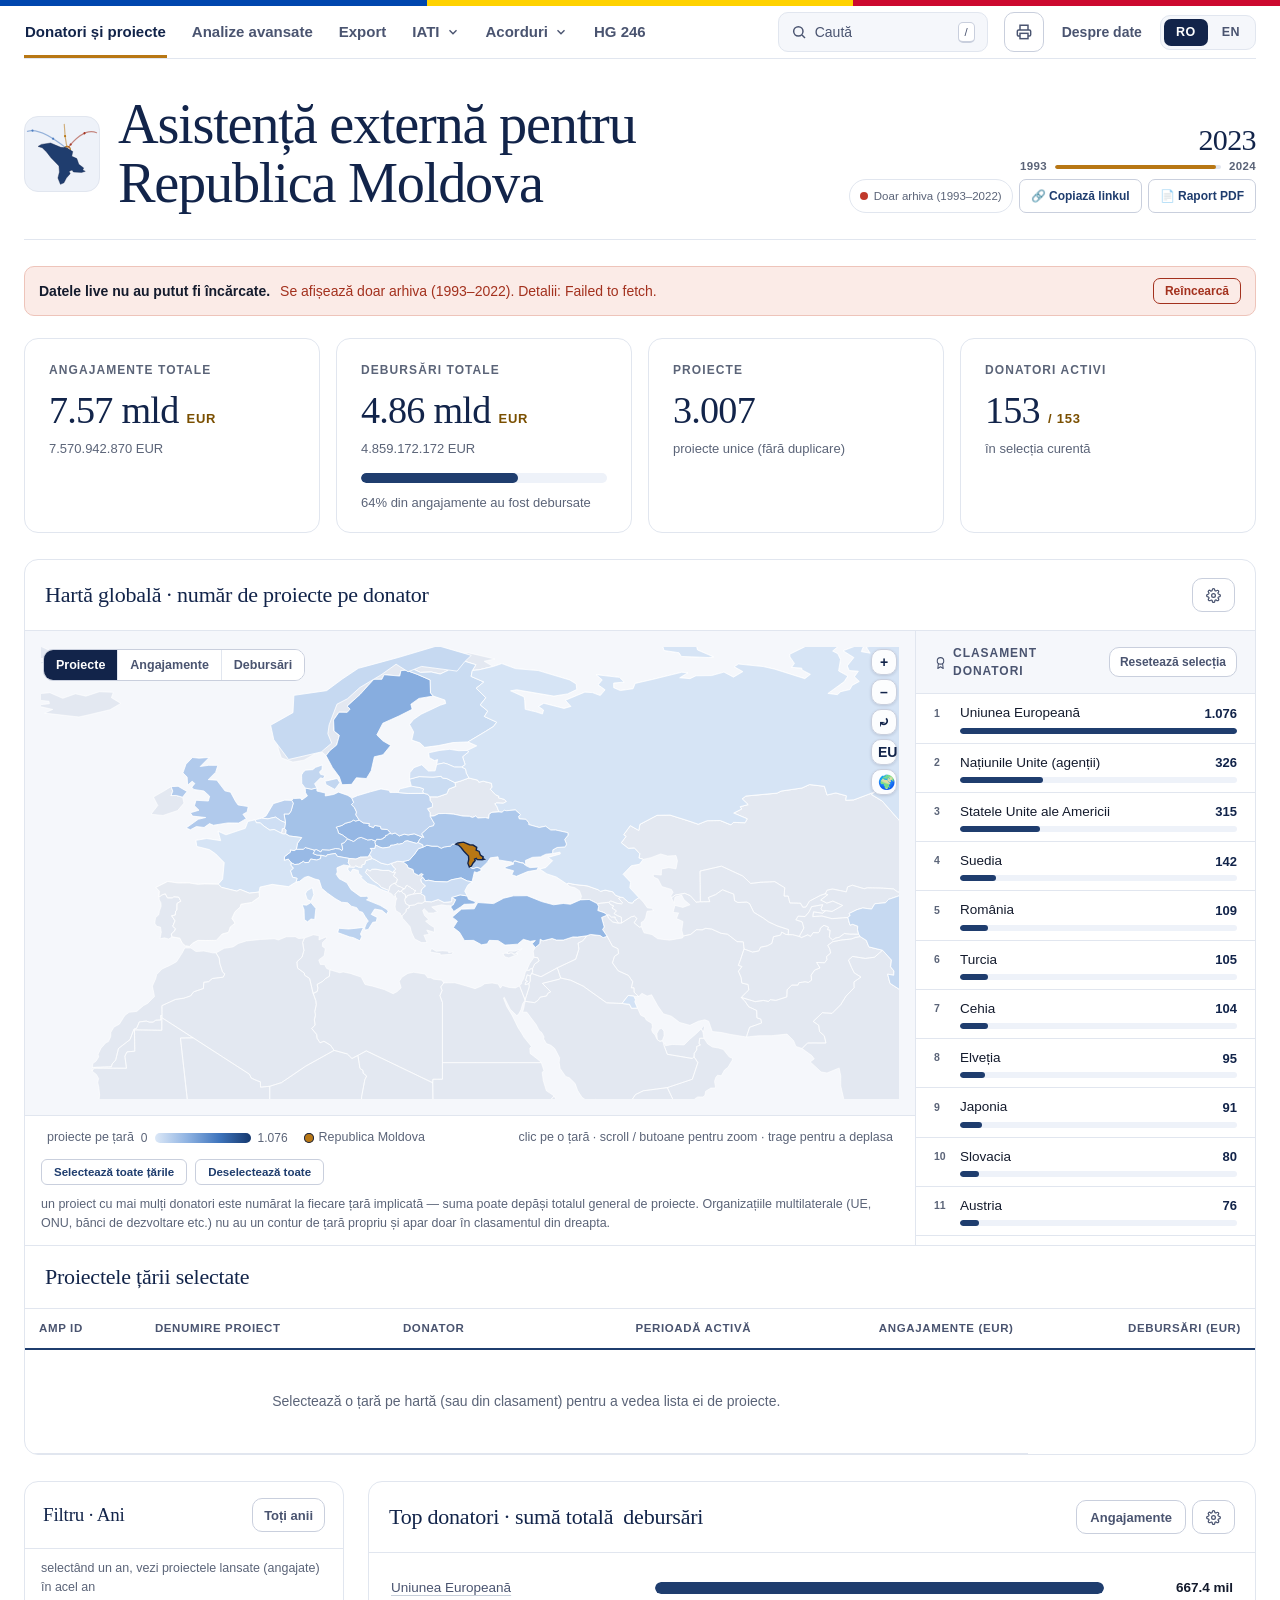
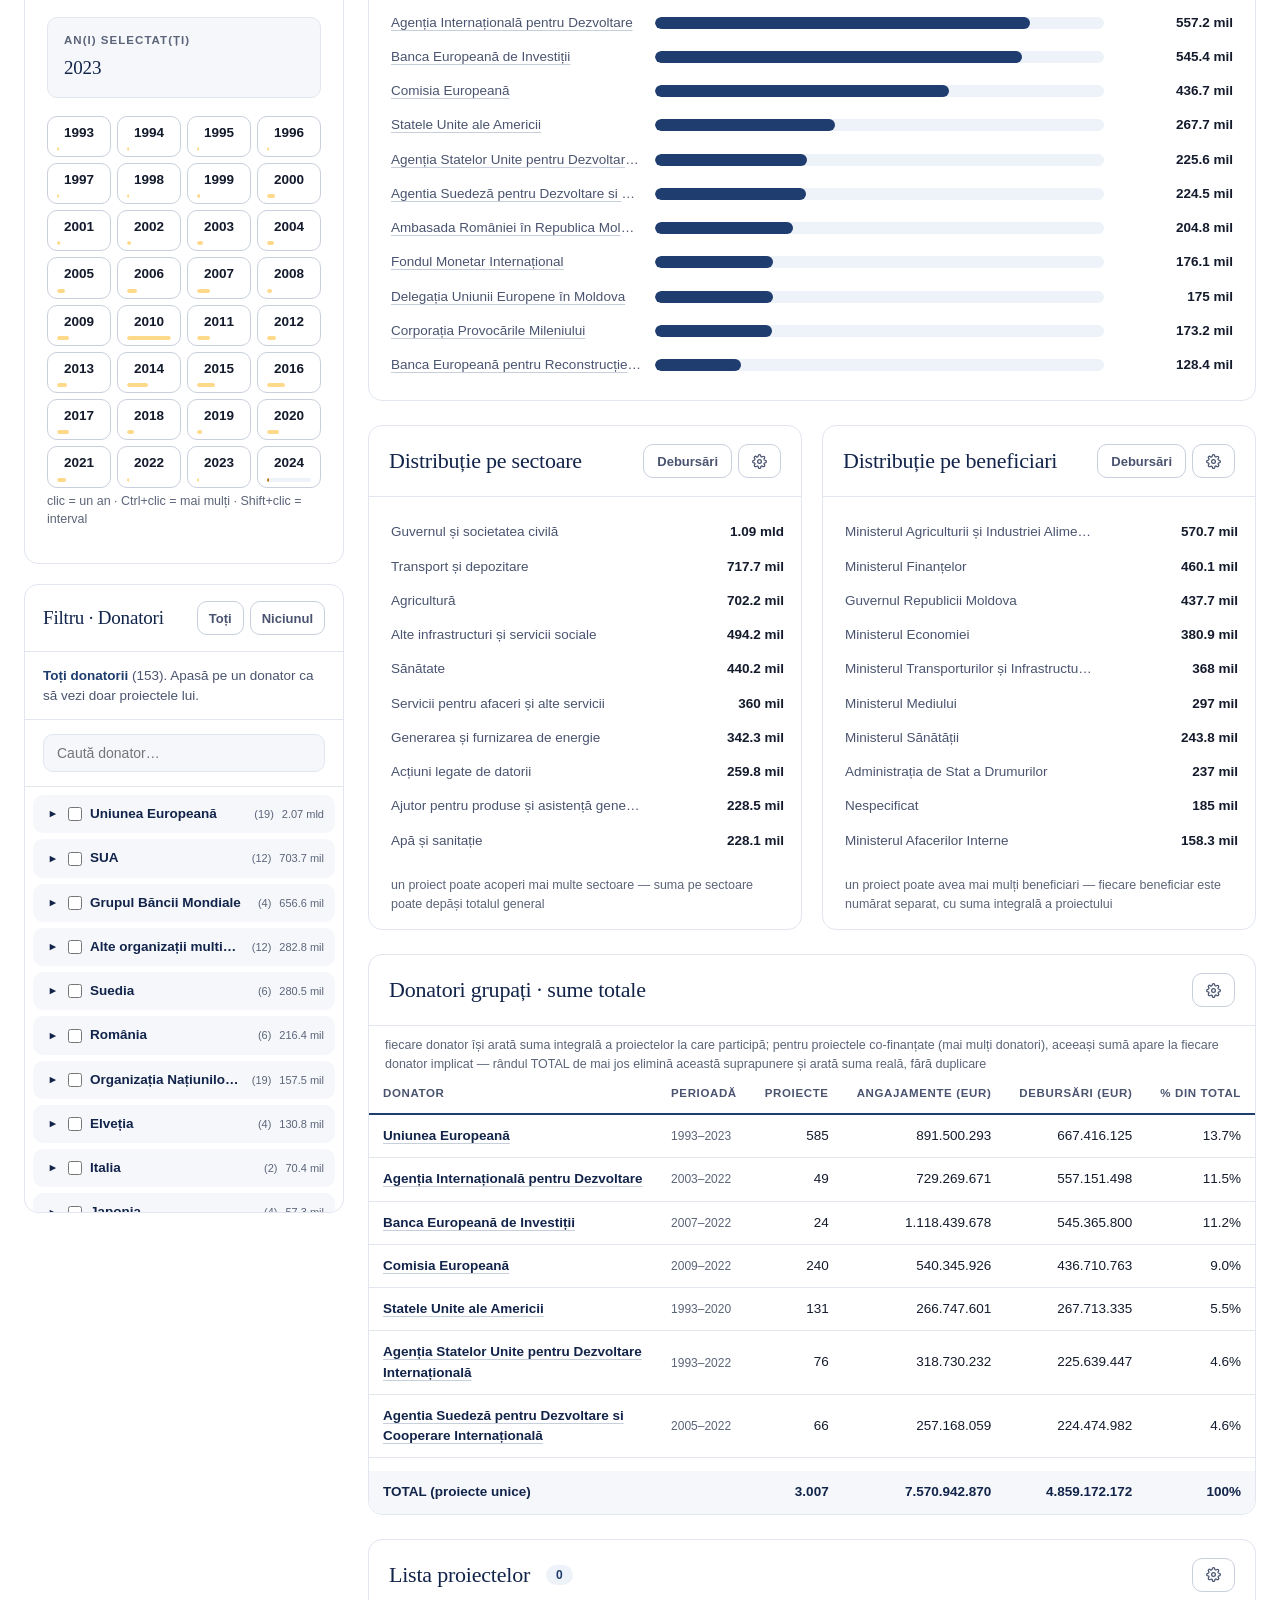
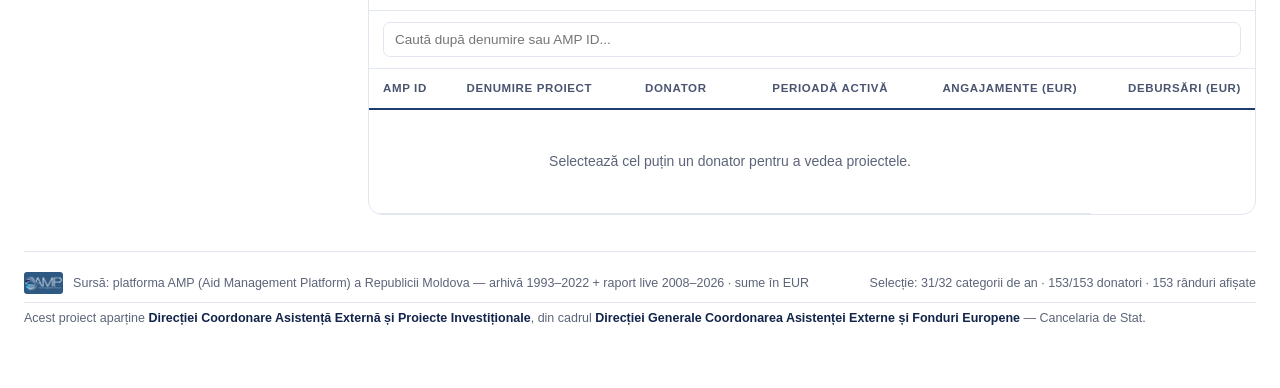
==== commit f0eae4c3: "Add files via upload" ====
--- a/index.html
+++ b/index.html
@@ -77,78 +77,7 @@
   }
   .lang-switch button.active{background:var(--navy);color:#fff;}
   .lang-switch button:hover:not(.active){color:var(--navy);}
-  /* Butonul „Acorduri" avea aceeași formă ca vecinii lui, dar nicio regulă de
-     interacțiune: nu se ridica la hover, n-avea strălucire, nu răspundea la
-     apăsare, iar săgeata stătea pe loc. Arăta ca o etichetă, nu ca un buton —
-     iar diferența față de celelalte două îl făcea să pară stricat. Primește
-     același tratament, adaptat conturului lui alb cu navy: la hover se umple
-     cu albastru și inversează culorile. */
-  #acorduriNavBtn, #hg246NavBtn{
-    /* Culorile stau aici, nu în atributul style al elementului: un stil inline
-       bate orice regulă din foaia de stil, așa că starea de hover nu se putea
-       aplica niciodată. Butoanele arătau statice fiindcă erau statice. */
-    background:linear-gradient(135deg,#16294a,#22406b);
-    color:#fff;
-    border:1.5px solid transparent;
-    transition:transform .35s cubic-bezier(.34,1.56,.64,1), box-shadow .25s ease,
-               background .25s ease, color .25s ease, border-color .25s ease;
-    position:relative; overflow:hidden;
-  }
-  #acorduriNavBtn::before, #hg246NavBtn::before{
-    content:''; position:absolute; inset:0; border-radius:inherit;
-    background:radial-gradient(circle at 50% 50%, rgba(255,255,255,.3), transparent 70%);
-    opacity:0; transition:opacity .3s ease; pointer-events:none;
-  }
-  #acorduriNavBtn:hover, #hg246NavBtn:hover{
-    transform:translateY(-3px) scale(1.035);
-    /* Fundalul de bază e navy închis; la hover se luminează cu o treaptă,
-       ca celelalte butoane pline. Chenarul rămâne transparent — altfel ar
-       apărea un contur din senin, doar la trecerea mouse-ului. */
-    background:linear-gradient(135deg,var(--navy),#2f5691);
-    color:#fff; border-color:transparent;
-    box-shadow:0 10px 26px rgba(34,64,107,.35),0 3px 8px rgba(34,64,107,.25),
-               0 0 0 1px rgba(34,64,107,.3);
-  }
-  #acorduriNavBtn:hover::before, #hg246NavBtn:hover::before{ opacity:1; }
-  #acorduriNavBtn:active, #hg246NavBtn:active{
-    transform:translateY(-1px) scale(.97);
-    transition:transform .12s ease;
-  }
-  #acorduriNavBtn svg, #hg246NavBtn svg{ transition:transform .35s cubic-bezier(.34,1.56,.64,1); }
-  #acorduriNavBtn:hover svg, #hg246NavBtn:hover svg{ transform:translateX(3px); }
-  #acorduriNavBtn:hover #acorduriSelectorChevron{ transform:none; }
-  #acorduriSelector.deschis #acorduriSelectorChevron{ transform:rotate(180deg) !important; }
-  #acorduriSelectorMenu .acord-opt:hover, #acorduriSelectorMenu .acord-opt:focus-visible{ background:var(--blue-bg); outline:none; }
-  /* Focusul din tastatură era invizibil pe toate trei. */
-  #acorduriNavBtn:focus-visible, #hg246NavBtn:focus-visible, #advancedAnalysisNavBtn:focus-visible,
-  #updateNavBtn:focus-visible{ outline:2px solid var(--gold); outline-offset:3px; }
-
-  #advancedAnalysisNavBtn, #updateNavBtn{
-    transition:transform .35s cubic-bezier(.34,1.56,.64,1), box-shadow .25s ease, background .25s ease;
-    position:relative; overflow:hidden;
-  }
-  #advancedAnalysisNavBtn::before, #updateNavBtn::before{
-    content:''; position:absolute; inset:0; border-radius:inherit;
-    background:radial-gradient(circle at 50% 50%, rgba(255,255,255,.35), transparent 70%);
-    opacity:0; transition:opacity .3s ease; pointer-events:none;
-  }
-  #advancedAnalysisNavBtn:hover, #updateNavBtn:hover{
-    transform:translateY(-3px) scale(1.035);
-  }
-  #advancedAnalysisNavBtn:hover::before, #updateNavBtn:hover::before{ opacity:1; }
-  #advancedAnalysisNavBtn:active, #updateNavBtn:active{
-    transform:translateY(-1px) scale(.97);
-    transition:transform .12s ease;
-  }
-  #advancedAnalysisNavBtn:hover{
-    box-shadow:0 10px 26px rgba(200,135,26,.45),0 3px 8px rgba(200,135,26,.3),0 0 0 1px rgba(200,135,26,.35);
-  }
-  #updateNavBtn:hover{
-    box-shadow:0 10px 26px rgba(13,122,95,.4),0 3px 8px rgba(13,122,95,.25),0 0 0 1px rgba(13,122,95,.3);
-    background:linear-gradient(135deg,#1bb38c,#0f8a6b);
-  }
-  #advancedAnalysisNavBtn svg, #updateNavBtn svg{ transition:transform .35s cubic-bezier(.34,1.56,.64,1); }
-  #advancedAnalysisNavBtn:hover svg, #updateNavBtn:hover svg{ transform:translateX(3px); }
+  /* Butoanele de navigare (Donatori, Analize, Export, IATI, Acorduri, HG 246) vin din meniu.js; aspectul lor e acolo. */
   .title-row img{width:46px;height:46px;flex:none;border-radius:10px;box-shadow:0 2px 8px rgba(20,30,60,.15);}
 
   /* ---------- logo animat: harta Moldovei cu fluxuri de asistență ---------- */
@@ -1226,6 +1155,7 @@
   .dif-v{text-align:right;color:var(--ink-dim);font-variant-numeric:tabular-nums;white-space:nowrap}
   .dif-v b{color:var(--navy-deep)}
 </style>
+<link rel="stylesheet" href="tema.css?v=2026-11-03">
 </head>
 <body>
 <div class="wrap">
@@ -1241,6 +1171,10 @@
     </div>
     <div class="top-dreapta">
       <div class="top-meta" id="topMeta"></div>
+      <div class="intro-ticker" id="introTicker" aria-hidden="true">
+        <span class="it-year" id="introTickYear"></span>
+        <span class="it-line"><span id="introTickFrom"></span><span class="it-rail"><i id="introTickBar"></i></span><span id="introTickTo"></span></span>
+      </div>
       <div class="unelte-sus">
         <span class="prospetime" id="prospetime" role="status" aria-live="polite"></span>
         <button type="button" class="unealta" id="btnLinkSelectie"></button>
@@ -1254,114 +1188,6 @@
   <div id="introWaitNote" class="intro-wait-note" style="display:none;">
     <span class="spin"></span><span data-i18n="introWaitingLive">se așteaptă datele actualizate din raportul live…</span>
   </div>
-
-  <div class="grid">
-    <div style="display:flex;flex-direction:column;gap:20px;">
-      <div class="panel" id="yearSlicerPanel">
-        <div class="panel-head"><h2><svg class="ico" viewBox="0 0 24 24"><rect x="3" y="4" width="18" height="18" rx="2"/><line x1="16" y1="2" x2="16" y2="6"/><line x1="8" y1="2" x2="8" y2="6"/><line x1="3" y1="10" x2="21" y2="10"/></svg><span data-i18n="yearFilterTitle">Filtru · Ani</span></h2><div class="btns"><button id="resetYears" data-i18n="allYears">Toți anii</button></div></div>
-        <div class="chart-note" style="padding:10px 16px 0;" data-i18n="yearFilterNote">selectând un an, vezi proiectele lansate (angajate) în acel an</div>
-        <div id="yearSlicer">
-          <div class="year-window">
-            <div class="yw-label" data-i18n="yearSelectedLabel">An(i) selectat(ți)</div>
-            <div class="yw-value" id="yearWindowVal">—</div>
-          </div>
-          <div class="year-strip" id="yearStrip"></div>
-          <div class="year-chips" id="yearChips"></div>
-          <div class="year-hint" data-i18n="yearHint">clic = un an · Ctrl+clic = mai mulți · Shift+clic = interval</div>
-          <div class="na-year-row" id="naYearRow">
-            <span class="na-label" data-i18n="yearUnspecified">An nespecificat în sursă</span>
-            <span class="na-val" id="naYearVal"></span>
-          </div>
-        </div>
-      </div>
-
-      <div class="panel" id="donorSlicerPanel" style="display:flex;flex-direction:column;">
-        <div class="panel-head">
-          <h2><svg class="ico" viewBox="0 0 24 24"><path d="M17 21v-2a4 4 0 0 0-4-4H5a4 4 0 0 0-4 4v2"/><circle cx="9" cy="7" r="4"/><path d="M23 21v-2a4 4 0 0 0-3-3.87"/><path d="M16 3.13a4 4 0 0 1 0 7.75"/></svg><span data-i18n="donorFilterTitle">Filtru · Donatori</span></h2>
-          <div class="btns">
-            <button id="selectAllDonors" data-i18n="allDonorsBtn">Toți</button>
-            <button id="deselectAllDonors" data-i18n="noneDonorsBtn">Niciunul</button>
-          </div>
-        </div>
-        <div id="donorSlicer">
-          <div class="donor-sel" id="donorSel" aria-live="polite"></div>
-          <div class="search-box"><input id="donorSearch" type="text" placeholder="Caută donator…" data-i18n-placeholder="donorSearchPlaceholder"/></div>
-          <div class="donor-list" id="donorList"></div>
-        </div>
-      </div>
-    </div>
-
-    <div class="main-col">
-      <div class="panel" id="chartPanel">
-        <div class="panel-head">
-          <h2><svg class="ico" viewBox="0 0 24 24"><path d="M8 21h8"/><path d="M12 17v4"/><path d="M7 4h10v5a5 5 0 0 1-10 0V4z"/><path d="M17 5h3a2 2 0 0 1-2 4"/><path d="M7 5H4a2 2 0 0 0 2 4"/></svg><span data-i18n="topDonorsTitle">Top donatori · sumă totală</span> <span id="donorMetricLabel" data-i18n="metricDeb">debursări</span></h2>
-          <div class="btns"><button id="donorMetricToggle" data-i18n="metricAng">Angajamente</button></div>
-        </div>
-        <div class="panel-body" id="chartBody"></div>
-      </div>
-
-      <div class="two-col">
-        <div class="panel" id="sectorPanel">
-          <div class="panel-head">
-            <h2><svg class="ico" viewBox="0 0 24 24"><path d="M21.21 15.89A10 10 0 1 1 8 2.83"/><path d="M22 12A10 10 0 0 0 12 2v10z"/></svg><span data-i18n="sectorsTitle">Distribuție pe sectoare</span></h2>
-            <div class="btns"><button id="sectorMetricToggle" data-metric="deb" data-i18n="metricDebCap">Debursări</button></div>
-          </div>
-          <div class="panel-body" id="sectorChartBody"></div>
-          <div class="chart-note" data-i18n="sectorNote">un proiect poate acoperi mai multe sectoare — suma pe sectoare poate depăși totalul general</div>
-        </div>
-
-        <div class="panel" id="beneficiaryPanel">
-          <div class="panel-head">
-            <h2><svg class="ico" viewBox="0 0 24 24"><circle cx="12" cy="12" r="10"/><circle cx="12" cy="12" r="6"/><circle cx="12" cy="12" r="2"/></svg><span data-i18n="beneficiariesTitle">Distribuție pe beneficiari</span></h2>
-            <div class="btns"><button id="beneficiaryMetricToggle" data-metric="deb" data-i18n="metricDebCap">Debursări</button></div>
-          </div>
-          <div class="panel-body" id="beneficiaryChartBody"></div>
-          <div class="chart-note" data-i18n="beneficiaryNote">un proiect poate avea mai mulți beneficiari — fiecare beneficiar este numărat separat, cu suma integrală a proiectului</div>
-        </div>
-      </div>
-
-      <div class="panel" id="tablePanel">
-        <div class="panel-head"><h2><svg class="ico" viewBox="0 0 24 24"><line x1="8" y1="6" x2="21" y2="6"/><line x1="8" y1="12" x2="21" y2="12"/><line x1="8" y1="18" x2="21" y2="18"/><line x1="3" y1="6" x2="3.01" y2="6"/><line x1="3" y1="12" x2="3.01" y2="12"/><line x1="3" y1="18" x2="3.01" y2="18"/></svg><span data-i18n="donorTableTitle">Donatori grupați · sume totale</span></h2></div>
-        <div class="chart-note" style="padding:10px 16px 0;" data-i18n="donorTableNote">fiecare donator își arată suma integrală a proiectelor la care participă; pentru proiectele co-finanțate (mai mulți donatori), aceeași sumă apare la fiecare donator implicat — rândul TOTAL de mai jos elimină această suprapunere și arată suma reală, fără duplicare</div>
-        <div class="table-scroll">
-          <table>
-            <thead>
-              <tr>
-                <th data-key="donator" data-i18n="colDonor">Donator</th>
-                <th data-key="anMin" data-i18n="colPeriod">Perioadă</th>
-                <th data-key="Proiecte" class="num" data-i18n="colProjects">Proiecte</th>
-                <th data-key="Angajamente" class="num" data-i18n="colCommitments">Angajamente (EUR)</th>
-                <th data-key="Debursari" class="num" data-i18n="colDisbursements">Debursări (EUR)</th>
-                <th data-key="pct" class="num" data-i18n="colPctTotal">% din total</th>
-              </tr>
-            </thead>
-            <tbody id="tableBody"></tbody>
-            <tfoot id="tableFoot"></tfoot>
-          </table>
-        </div>
-      </div>
-
-      <div class="panel" id="projectsPanel">
-        <div class="panel-head"><h2><svg class="ico" viewBox="0 0 24 24"><path d="M22 19a2 2 0 0 1-2 2H4a2 2 0 0 1-2-2V5a2 2 0 0 1 2-2h5l2 3h9a2 2 0 0 1 2 2z"/></svg><span data-i18n="projectsListTitle">Lista proiectelor</span> <span id="projCount" class="badge"></span></h2></div>
-        <div style="padding:11px 14px;border-bottom:1px solid var(--line);">
-          <input type="text" id="projSearchInput" placeholder="Caută după denumire sau AMP ID..." data-i18n-placeholder="projSearchPlaceholder" style="width:100%;background:var(--bg);border:1px solid var(--line);border-radius:7px;color:var(--ink);padding:9px 11px;font-family:inherit;font-size:13.5px;outline:none;box-sizing:border-box;"/>
-        </div>
-        <div class="table-scroll" style="max-height:520px;">
-          <table>
-            <thead>
-              <tr>
-                <th data-key="id" data-i18n="colAmpId">AMP ID</th>
-                <th data-key="denumire" data-i18n="colProjectName">Denumire proiect</th>
-                <th data-key="donator" data-i18n="colDonor">Donator</th>
-                <th data-key="an" class="num" data-i18n="advColSpan">An</th>
-                <th data-key="ang" class="num" data-i18n="colCommitments">Angajamente (EUR)</th>
-                <th data-key="deb" class="num" data-i18n="colDisbursements">Debursări (EUR)</th>
-              </tr>
-            </thead>
-            <tbody id="projectsBody"></tbody>
-          </table>
-        </div>
-      </div>
 
   <div class="panel" id="mapPanel">
     <div class="panel-head"><h2><svg class="ico" viewBox="0 0 24 24"><circle cx="12" cy="12" r="10"/><line x1="2" y1="12" x2="22" y2="12"/><path d="M12 2a15.3 15.3 0 0 1 4 10 15.3 15.3 0 0 1-4 10 15.3 15.3 0 0 1-4-10 15.3 15.3 0 0 1 4-10z"/></svg><span data-i18n="mapTitle">Hartă globală · număr de proiecte pe donator</span></h2></div>
@@ -1371,7 +1197,7 @@
           <svg id="mapSvg" viewBox="0 0 960 460" preserveAspectRatio="xMidYMid slice" xmlns="http://www.w3.org/2000/svg">
             <defs>
               <marker id="arrowHead" viewBox="0 0 10 10" refX="8" refY="5" markerWidth="6" markerHeight="6" orient="auto-start-reverse">
-                <path d="M0,0 L10,5 L0,10 z" fill="#22549c"/>
+                <path d="M0,0 L10,5 L0,10 z" fill="#B87714"/>
               </marker>
             </defs>
             <g id="mapZoomGroup">
@@ -1432,6 +1258,114 @@
     </div>
   </div>
 
+  <div class="grid">
+    <div style="display:flex;flex-direction:column;gap:20px;">
+      <div class="panel" id="yearSlicerPanel">
+        <div class="panel-head"><h2><svg class="ico" viewBox="0 0 24 24"><rect x="3" y="4" width="18" height="18" rx="2"/><line x1="16" y1="2" x2="16" y2="6"/><line x1="8" y1="2" x2="8" y2="6"/><line x1="3" y1="10" x2="21" y2="10"/></svg><span data-i18n="yearFilterTitle">Filtru · Ani</span></h2><div class="btns"><button id="resetYears" data-i18n="allYears">Toți anii</button></div></div>
+        <div class="chart-note" style="padding:10px 16px 0;" data-i18n="yearFilterNote">selectând un an, vezi proiectele lansate (angajate) în acel an</div>
+        <div id="yearSlicer">
+          <div class="year-window">
+            <div class="yw-label" data-i18n="yearSelectedLabel">An(i) selectat(ți)</div>
+            <div class="yw-value" id="yearWindowVal">—</div>
+          </div>
+          <div class="year-strip" id="yearStrip"></div>
+          <div class="year-chips" id="yearChips"></div>
+          <div class="year-hint" data-i18n="yearHint">clic = un an · Ctrl+clic = mai mulți · Shift+clic = interval</div>
+          <div class="na-year-row" id="naYearRow">
+            <span class="na-label" data-i18n="yearUnspecified">An nespecificat în sursă</span>
+            <span class="na-val" id="naYearVal"></span>
+          </div>
+        </div>
+      </div>
+
+      <div class="panel" id="donorSlicerPanel" style="display:flex;flex-direction:column;">
+        <div class="panel-head">
+          <h2><svg class="ico" viewBox="0 0 24 24"><path d="M17 21v-2a4 4 0 0 0-4-4H5a4 4 0 0 0-4 4v2"/><circle cx="9" cy="7" r="4"/><path d="M23 21v-2a4 4 0 0 0-3-3.87"/><path d="M16 3.13a4 4 0 0 1 0 7.75"/></svg><span data-i18n="donorFilterTitle">Filtru · Donatori</span></h2>
+          <div class="btns">
+            <button id="selectAllDonors" data-i18n="allDonorsBtn">Toți</button>
+            <button id="deselectAllDonors" data-i18n="noneDonorsBtn">Niciunul</button>
+          </div>
+        </div>
+        <div id="donorSlicer">
+          <div class="donor-sel" id="donorSel" aria-live="polite"></div>
+          <div class="search-box"><input id="donorSearch" type="text" placeholder="Caută donator…" data-i18n-placeholder="donorSearchPlaceholder"/></div>
+          <div class="donor-list" id="donorList"></div>
+        </div>
+      </div>
+    </div>
+
+    <div class="main-col">
+      <div class="panel" id="chartPanel">
+        <div class="panel-head">
+          <h2><svg class="ico" viewBox="0 0 24 24"><path d="M8 21h8"/><path d="M12 17v4"/><path d="M7 4h10v5a5 5 0 0 1-10 0V4z"/><path d="M17 5h3a2 2 0 0 1-2 4"/><path d="M7 5H4a2 2 0 0 0 2 4"/></svg><span data-i18n="topDonorsTitle">Top donatori · sumă totală</span> <span id="donorMetricLabel" data-i18n="metricDeb">debursări</span></h2>
+          <div class="btns"><button id="donorMetricToggle" data-i18n="metricAng">Angajamente</button></div>
+        </div>
+        <div class="panel-body" id="chartBody"></div>
+      </div>
+
+      <div class="two-col">
+        <div class="panel" id="sectorPanel">
+          <div class="panel-head">
+            <h2><svg class="ico" viewBox="0 0 24 24"><path d="M21.21 15.89A10 10 0 1 1 8 2.83"/><path d="M22 12A10 10 0 0 0 12 2v10z"/></svg><span data-i18n="sectorsTitle">Distribuție pe sectoare</span></h2>
+            <div class="btns"><button id="sectorMetricToggle" data-metric="deb" data-i18n="metricDebCap">Debursări</button></div>
+          </div>
+          <div class="panel-body" id="sectorChartBody"></div>
+          <div class="chart-note" data-i18n="sectorNote">un proiect poate acoperi mai multe sectoare — suma pe sectoare poate depăși totalul general</div>
+        </div>
+
+        <div class="panel" id="beneficiaryPanel">
+          <div class="panel-head">
+            <h2><svg class="ico" viewBox="0 0 24 24"><circle cx="12" cy="12" r="10"/><circle cx="12" cy="12" r="6"/><circle cx="12" cy="12" r="2"/></svg><span data-i18n="beneficiariesTitle">Distribuție pe beneficiari</span></h2>
+            <div class="btns"><button id="beneficiaryMetricToggle" data-metric="deb" data-i18n="metricDebCap">Debursări</button></div>
+          </div>
+          <div class="panel-body" id="beneficiaryChartBody"></div>
+          <div class="chart-note" data-i18n="beneficiaryNote">un proiect poate avea mai mulți beneficiari — fiecare beneficiar este numărat separat, cu suma integrală a proiectului</div>
+        </div>
+      </div>
+
+      <div class="panel" id="tablePanel">
+        <div class="panel-head"><h2><svg class="ico" viewBox="0 0 24 24"><line x1="8" y1="6" x2="21" y2="6"/><line x1="8" y1="12" x2="21" y2="12"/><line x1="8" y1="18" x2="21" y2="18"/><line x1="3" y1="6" x2="3.01" y2="6"/><line x1="3" y1="12" x2="3.01" y2="12"/><line x1="3" y1="18" x2="3.01" y2="18"/></svg><span data-i18n="donorTableTitle">Donatori grupați · sume totale</span></h2></div>
+        <div class="chart-note" style="padding:10px 16px 0;" data-i18n="donorTableNote">fiecare donator își arată suma integrală a proiectelor la care participă; pentru proiectele co-finanțate (mai mulți donatori), aceeași sumă apare la fiecare donator implicat — rândul TOTAL de mai jos elimină această suprapunere și arată suma reală, fără duplicare</div>
+        <div class="table-scroll">
+          <table>
+            <thead>
+              <tr>
+                <th data-key="donator" data-i18n="colDonor">Donator</th>
+                <th data-key="anMin" data-i18n="colPeriod">Perioadă</th>
+                <th data-key="Proiecte" class="num" data-i18n="colProjects">Proiecte</th>
+                <th data-key="Angajamente" class="num" data-i18n="colCommitments">Angajamente (EUR)</th>
+                <th data-key="Debursari" class="num" data-i18n="colDisbursements">Debursări (EUR)</th>
+                <th data-key="pct" class="num" data-i18n="colPctTotal">% din total</th>
+              </tr>
+            </thead>
+            <tbody id="tableBody"></tbody>
+            <tfoot id="tableFoot"></tfoot>
+          </table>
+        </div>
+      </div>
+
+      <div class="panel" id="projectsPanel">
+        <div class="panel-head"><h2><svg class="ico" viewBox="0 0 24 24"><path d="M22 19a2 2 0 0 1-2 2H4a2 2 0 0 1-2-2V5a2 2 0 0 1 2-2h5l2 3h9a2 2 0 0 1 2 2z"/></svg><span data-i18n="projectsListTitle">Lista proiectelor</span> <span id="projCount" class="badge"></span></h2></div>
+        <div style="padding:11px 14px;border-bottom:1px solid var(--line);">
+          <input type="text" id="projSearchInput" placeholder="Caută după denumire sau AMP ID..." data-i18n-placeholder="projSearchPlaceholder" style="width:100%;background:var(--bg);border:1px solid var(--line);border-radius:7px;color:var(--ink);padding:9px 11px;font-family:inherit;font-size:13.5px;outline:none;box-sizing:border-box;"/>
+        </div>
+        <div class="table-scroll" style="max-height:520px;">
+          <table>
+            <thead>
+              <tr>
+                <th data-key="id" data-i18n="colAmpId">AMP ID</th>
+                <th data-key="denumire" data-i18n="colProjectName">Denumire proiect</th>
+                <th data-key="donator" data-i18n="colDonor">Donator</th>
+                <th data-key="an" class="num" data-i18n="advColSpan">An</th>
+                <th data-key="ang" class="num" data-i18n="colCommitments">Angajamente (EUR)</th>
+                <th data-key="deb" class="num" data-i18n="colDisbursements">Debursări (EUR)</th>
+              </tr>
+            </thead>
+            <tbody id="projectsBody"></tbody>
+          </table>
+        </div>
+      </div>
+
     </div>
   </div>
 
@@ -1453,7 +1387,7 @@
   <h1 class="sr-only" data-i18n="exportH1">Export de date</h1>
   <div class="wrap">
     <div class="panel-head" style="padding:16px 0 8px;display:flex;justify-content:flex-start;align-items:center;gap:14px;">
-      <div class="logo-badge" id="logoBadgeUpdate" aria-hidden="true" title="Înapoi la pagina principală" data-i18n-title="logoBackTitle" style="cursor:pointer;width:40px;height:40px;"></div>
+      <div class="logo-badge" id="logoBadgeUpdate" aria-hidden="true" title="Înapoi la pagina principală" data-i18n-title="logoBackTitle" style="cursor:pointer;width:48px;height:48px;"></div>
       <button id="backFromUpdateBtn" style="background:var(--panel);color:var(--navy);border:1px solid var(--line-strong);border-radius:8px;padding:10px 18px;font-size:13.5px;font-weight:700;cursor:pointer;display:inline-flex;align-items:center;gap:6px;">
         <svg viewBox="0 0 24 24" style="width:16px;height:16px;stroke:var(--navy);fill:none;stroke-width:2;"><path d="M19 12H5"/><path d="M12 19l-7-7 7-7"/></svg>
         <span data-i18n="backToMainBtn">Înapoi la pagina principală</span>
@@ -1526,7 +1460,7 @@
   <h1 class="sr-only" data-i18n="iatiH1">Verificare încrucișată cu IATI</h1>
   <div class="wrap">
     <div class="panel-head" style="padding:16px 0 8px;display:flex;justify-content:flex-start;align-items:center;gap:14px;">
-      <div class="logo-badge" id="logoBadgeIati" aria-hidden="true" title="Înapoi la pagina principală" data-i18n-title="logoBackTitle" style="cursor:pointer;width:40px;height:40px;"></div>
+      <div class="logo-badge" id="logoBadgeIati" aria-hidden="true" title="Înapoi la pagina principală" data-i18n-title="logoBackTitle" style="cursor:pointer;width:48px;height:48px;"></div>
       <button id="backFromIatiBtn" style="background:var(--panel);color:var(--navy);border:1px solid var(--line-strong);border-radius:8px;padding:10px 18px;font-size:13.5px;font-weight:700;cursor:pointer;display:inline-flex;align-items:center;gap:6px;">
         <svg viewBox="0 0 24 24" style="width:16px;height:16px;stroke:var(--navy);fill:none;stroke-width:2;"><path d="M19 12H5"/><path d="M12 19l-7-7 7-7"/></svg>
         <span data-i18n="backToMainBtn">Înapoi la pagina principală</span>
@@ -1606,7 +1540,7 @@
   <h1 class="sr-only" data-i18n="legH1">De la lege la bani</h1>
   <div class="wrap">
     <div class="panel-head" style="padding:16px 0 8px;display:flex;justify-content:flex-start;align-items:center;gap:14px;">
-      <div class="logo-badge" id="logoBadgeLeg" aria-hidden="true" title="Înapoi la pagina principală" data-i18n-title="logoBackTitle" style="cursor:pointer;width:40px;height:40px;"></div>
+      <div class="logo-badge" id="logoBadgeLeg" aria-hidden="true" title="Înapoi la pagina principală" data-i18n-title="logoBackTitle" style="cursor:pointer;width:48px;height:48px;"></div>
       <button id="backFromLegBtn" style="background:var(--panel);color:var(--navy);border:1px solid var(--line-strong);border-radius:8px;padding:10px 18px;font-size:13.5px;font-weight:700;cursor:pointer;display:inline-flex;align-items:center;gap:6px;">
         <svg viewBox="0 0 24 24" style="width:16px;height:16px;stroke:var(--navy);fill:none;stroke-width:2;"><path d="M19 12H5"/><path d="M12 19l-7-7 7-7"/></svg>
         <span data-i18n="backToMainBtn">Înapoi la pagina principală</span>
@@ -1798,7 +1732,7 @@
                 <svg id="dpMapSvg" viewBox="0 0 960 460" preserveAspectRatio="xMidYMid slice" xmlns="http://www.w3.org/2000/svg">
                   <defs>
                     <marker id="dpArrowHead" viewBox="0 0 10 10" refX="8" refY="5" markerWidth="6" markerHeight="6" orient="auto-start-reverse">
-                      <path d="M0,0 L10,5 L0,10 z" fill="#22549c"/>
+                      <path d="M0,0 L10,5 L0,10 z" fill="#B87714"/>
                     </marker>
                   </defs>
                   <g id="dpMapZoomGroup">
@@ -2846,9 +2780,12 @@
   const totalAng = uniqueProjects.reduce((s,p)=>s+p.ang,0);
   const totalDeb = uniqueProjects.reduce((s,p)=>s+p.deb,0);
   const totalProj = countUniqueProjects(uniqueProjects);
+  // gradul de execuție: cât din angajat a fost debursat (0–100)
+  const execPct = totalAng > 0 ? Math.max(0, Math.min(100, Math.round(totalDeb / totalAng * 100))) : 0;
   document.getElementById('kpiRow').innerHTML = `
     <div class="kpi" data-kpi="ang"><div class="lbl">${t('kpiCommitmentsLbl')}</div><div class="val">${fmtCompact(totalAng)}<small>EUR</small></div><div class="sub">${fmtNum(totalAng)} EUR</div></div>
-    <div class="kpi" data-kpi="deb"><div class="lbl">${t('kpiDisbursementsLbl')}</div><div class="val">${fmtCompact(totalDeb)}<small>EUR</small></div><div class="sub">${fmtNum(totalDeb)} EUR</div></div>
+    <div class="kpi" data-kpi="deb"><div class="lbl">${t('kpiDisbursementsLbl')}</div><div class="val">${fmtCompact(totalDeb)}<small>EUR</small></div><div class="sub">${fmtNum(totalDeb)} EUR</div>
+      <div class="kpi-bar" id="kpiExecBar" role="img" aria-label="${t('kpiExecSub').replace('{p}', String(execPct))}"><i style="width:${execPct}%"></i></div><div class="sub kpi-exec" id="kpiExecTxt">${t('kpiExecSub').replace('{p}', String(execPct))}</div></div>
     <div class="kpi" data-kpi="proj"><div class="lbl">${t('kpiProjectsLbl')}</div><div class="val">${fmtNum(totalProj)}</div><div class="sub">${t('kpiProjectsSub')}</div></div>
     <div class="kpi" data-kpi="don"><div class="lbl">${t('kpiDonorsLbl')}</div><div class="val">${nDonorsActive}<small>/ ${DONORS.length}</small></div><div class="sub">${t('kpiDonorsSub')}</div></div>
   `;
@@ -3227,7 +3164,7 @@
   const cx = mx+(nx/len)*bend, cy = my+(ny/len)*bend;
   // grosime în pixeli de ecran (non-scaling-stroke), de la 1,5 la 4 px după valoare
   const w = 1.5 + Math.sqrt(val/Math.max(1,max))*2.5;
-  return `<path class="flow-arrow${on?' on':''}" data-label="${esc(label)}" d="M${g.cx.toFixed(1)},${g.cy.toFixed(1)} Q${cx.toFixed(1)},${cy.toFixed(1)} ${tx.toFixed(1)},${ty.toFixed(1)}" stroke="#22549c" stroke-width="${w.toFixed(2)}" stroke-linecap="round"></path>`;
+  return `<path class="flow-arrow${on?' on':''}" data-label="${esc(label)}" d="M${g.cx.toFixed(1)},${g.cy.toFixed(1)} Q${cx.toFixed(1)},${cy.toFixed(1)} ${tx.toFixed(1)},${ty.toFixed(1)}" stroke="#B87714" stroke-width="${w.toFixed(2)}" stroke-linecap="round"></path>`;
 }
 function geoListRow(label, i, val, max, active, chosen, fmt){
   const pct = max > 0 ? Math.max(2, Math.round(100 * val / max)) : 0;
@@ -3683,8 +3620,8 @@
 }
 
 const I18N = {"ro": {"mainTitle": "Asistență externă pentru", "countryName": "Republica Moldova", "yearFilterTitle": "Filtru · Ani", "allYears": "Toți anii", "yearSelectedLabel": "An(i) selectat(ți)", "yearHint": "clic = un an · Ctrl+clic = mai mulți · Shift+clic = interval", "yearUnspecified": "An nespecificat în sursă", "donorFilterTitle": "Filtru · Donatori", "allDonorsBtn": "Toți", "noneDonorsBtn": "Niciunul", "donorSearchPlaceholder": "Caută donator…", "topDonorsTitle": "Top donatori · sumă totală", "metricDeb": "debursări", "metricAng": "Angajamente", "sectorsTitle": "Distribuție pe sectoare", "metricDebCap": "Debursări", "sectorNote": "un proiect poate acoperi mai multe sectoare — suma pe sectoare poate depăși totalul general", "beneficiariesTitle": "Distribuție pe beneficiari", "beneficiaryNote": "un proiect poate avea mai mulți beneficiari — fiecare beneficiar este numărat separat, cu suma integrală a proiectului", "donorTableTitle": "Donatori grupați · sume totale", "donorTableNote": "fiecare donator își arată suma integrală a proiectelor la care participă; pentru proiectele co-finanțate (mai mulți donatori), aceeași sumă apare la fiecare donator implicat — rândul TOTAL de mai jos elimină această suprapunere și arată suma reală, fără duplicare", "colDonor": "Donator", "colPeriod": "Perioadă", "colProjects": "Proiecte", "colCommitments": "Angajamente (EUR)", "colDisbursements": "Debursări (EUR)", "colPctTotal": "% din total", "colProjectName": "Denumire proiect", "colYear": "An", "projectsListTitle": "Lista proiectelor", "projSearchPlaceholder": "Caută după denumire sau AMP ID...", "mapTitle": "Hartă globală · număr de proiecte pe donator", "zoomIn": "Mărește", "zoomOut": "Micșorează", "zoomReset": "Resetează",
- "logoBackTitle": "Înapoi la pagina principală", "mapLegendIntensity": "proiecte pe țară", "mapHint": "clic pe o țară · scroll / butoane pentru zoom · trage pentru a deplasa", "mapNote": "un proiect cu mai mulți donatori este numărat la fiecare țară implicată — suma poate depăși totalul general de proiecte. Organizațiile multilaterale (UE, ONU, bănci de dezvoltare etc.) nu au un contur de țară propriu și apar doar în clasamentul din dreapta.", "mapRankingTitle": "Clasament donatori", "resetSelectionBtn": "Resetează selecția", "mapCountryProjectsTitle": "Proiectele țării selectate", "updateTitle": "Actualizare date — încarcă un export nou", "analyzeBtn": "Analizează și actualizează", "saveBtn": "💾 Salvează (suprascrie fișierul)", "downloadBtn": "Descarcă drept fișier nou", "resetOriginalBtn": "↺ Resetează la datele originale", "updateLogDefault": "Acceptă export .xml (recomandat, are AMP ID) sau .csv de pe amp.gov.md. Se potrivește automat după AMP ID — proiectele existente se actualizează, cele noi se adaugă, restul rămân neatinse.", "footerSource": "Sursă: platforma AMP (Aid Management Platform) a Republicii Moldova — versiune veche și versiune nouă · sume în EUR", "footerOwner": "Acest proiect aparține <b>Direcției Coordonare Asistență Externă și Proiecte Investiționale</b>, din cadrul <b>Direcției Generale Coordonarea Asistenței Externe și Fonduri Europene</b> — Cancelaria de Stat.", "kpiProjectsLbl": "Proiecte", "kpiProjectsSub": "proiecte unice (fără duplicare)", "kpiDonorsLbl": "Donatori activi", "kpiDonorsSub": "în selecția curentă", "emptyCurrentSelection": "Nicio dată pentru selecția curentă.", "emptyAdjustFilters": "Nicio dată — ajustează filtrele.", "totalUniqueRow": "TOTAL (proiecte unice)", "emptySelectDonor": "Selectează cel puțin un donator pentru a vedea proiectele.", "emptyNoCountrySelected": "Nicio țară selectată.", "kpiCommitmentsLbl": "Angajamente totale", "kpiDisbursementsLbl": "Debursări totale", "advancedAnalysisBtn": "Analize avansate →", "advTitle": "Analize avansate — Asistență externă Republica Moldova", "backToMainBtn": "← Înapoi la dashboard-ul principal", "advEyebrow": "1993–2026 · analize suplimentare", "advLineTitle": "Evoluție în timp · Angajamente vs. Debursări pe ani", "advLineNote": "sumă totală pe an (proiecte cu an cunoscut, 1993–2026)", "advExecTitle": "Rata de execuție · Debursări / Angajamente (top 20 donatori)", "advExecNote": "arată cât din suma angajată a fost efectiv debursată — un procent scăzut poate indica proiecte recente sau întârzieri în implementare", "advExecutionLbl": "Execuție", "advSankeyTitle": "Flux Donator → Sector → Beneficiar", "advSankeyNote": "top 9 donatori · top 8 sectoare · top 10 beneficiari, după suma angajamentelor — grosimea fluxului e proporțională cu suma", "advColDonors": "Donatori", "advColSectors": "Sectoare", "advColBeneficiaries": "Beneficiari", "advTreemapTitle": "Distribuție sectoare (treemap)", "advTreemapNote": "mărimea fiecărui bloc = suma angajamentelor pe sector", "advTopProjTitle": "Top 20 proiecte individuale", "advTopProjNote": "după suma angajamentelor", "advColProject": "Proiect", "advHeatmapTitle": "Hartă termică · Donator × An (top 25 donatori)", "advHeatmapNote": "intensitatea culorii = suma pe acel an; donatorii sunt ordonați după suma totală", "advOngoingTitle": "Proiecte în derulare · alege anul", "advOngoingNote": "proiectul apare pentru fiecare an cuprins între prima și ultima înregistrare financiară găsită — nu doar în anul exact al unei tranzacții", "advColSpan": "Perioadă activă", "advAllDonorsOption": "— Toți donatorii —", "yearFilterNote": "selectând un an, vezi proiectele lansate (angajate) în acel an", "advOtherSectors": "Alte sectoare", "advOngoingTotalRow": "TOTAL (selecția curentă)", "exportTitle": "Export complet — toate proiectele", "exportExcelBtn": "Descarcă Excel cu toate proiectele", "exportNote": "exportă exact datele curente afișate în pagină (AMP ID, an, denumire, donator, date de început/finalizare, sectoare, implementator, beneficiari, țări, angajamente, debursări) — reflectă orice actualizare făcută mai sus", "advToaTitle": "Distribuție după tipul de asistență", "advToaNote": "Grant, Împrumut, Suport bugetar, Asistență tehnică, Suport pentru proiect, Co-finanțare — pentru proiectele unde AMP are acest câmp completat; un proiect cu mai multe tipuri este numărat la fiecare tip", "advRegionTitle": "Distribuție pe regiuni ale Moldovei", "advRegionNote": "regiunea de implementare a proiectului în Moldova (nu țara donatoare) — disponibilă doar pentru proiectele unde AMP are acest câmp completat", "advAllYearsOption": "— Toți anii —", "advAllTypesOption": "— Toate tipurile —", "updateNavBtn": "Export →", "mapSelectAllBtn": "Selectează toate țările", "mapDeselectAllBtn": "Deselectează toate", "colAmpId": "AMP ID", "metricAngCap": "Angajamente"}, "en": {"mainTitle": "External Assistance for", "countryName": "the Republic of Moldova", "yearFilterTitle": "Filter · Years", "allYears": "All years", "yearSelectedLabel": "Selected year(s)", "yearHint": "click = one year · Ctrl+click = several · Shift+click = range", "yearUnspecified": "Year not specified in source", "donorFilterTitle": "Filter · Donors", "allDonorsBtn": "All", "noneDonorsBtn": "None", "donorSearchPlaceholder": "Search donor…", "topDonorsTitle": "Top donors · total amount", "metricDeb": "disbursements", "metricAng": "Commitments", "sectorsTitle": "Distribution by sector", "metricDebCap": "Disbursements", "sectorNote": "a project may cover several sectors — the sum by sector may exceed the overall total", "beneficiariesTitle": "Distribution by beneficiary", "beneficiaryNote": "a project may have several beneficiaries — each beneficiary is counted separately, with the full project amount", "donorTableTitle": "Donors grouped · total amounts", "donorTableNote": "each donor shows the full amount of the projects it takes part in; for co-financed projects (multiple donors), the same amount appears for each donor involved — the TOTAL row below removes this overlap and shows the real, non-duplicated sum", "colDonor": "Donor", "colPeriod": "Period", "colProjects": "Projects", "colCommitments": "Commitments (EUR)", "colDisbursements": "Disbursements (EUR)", "colPctTotal": "% of total", "colProjectName": "Project name", "colYear": "Year", "projectsListTitle": "Project list", "projSearchPlaceholder": "Search by name or AMP ID...", "mapTitle": "World map · number of projects per donor", "zoomIn": "Zoom in", "zoomOut": "Zoom out", "zoomReset": "Reset",
- "logoBackTitle": "Back to the main page", "mapLegendIntensity": "projects per country", "mapHint": "click a country · scroll / buttons to zoom · drag to pan", "mapNote": "a project with multiple donors is counted for each country involved — the sum may exceed the overall project total. Multilateral organizations (EU, UN, development banks, etc.) have no country outline of their own and appear only in the ranking on the right.", "mapRankingTitle": "Donor ranking", "resetSelectionBtn": "Reset selection", "mapCountryProjectsTitle": "Projects of the selected country", "updateTitle": "Data update — upload a new export", "analyzeBtn": "Analyze and update", "saveBtn": "💾 Save (overwrite file)", "downloadBtn": "Download as new file", "resetOriginalBtn": "↺ Reset to original data", "updateLogDefault": "Accepts an .xml export (recommended, includes AMP ID) or .csv from amp.gov.md. Matching is done automatically by AMP ID — existing projects are updated, new ones are added, the rest stay unchanged.", "footerSource": "Source: the AMP (Aid Management Platform) of the Republic of Moldova — old and new versions · amounts in EUR", "footerOwner": "This project belongs to the <b>Directorate for Coordination of External Assistance and Investment Projects</b>, within the <b>General Directorate for Coordination of External Assistance and European Funds</b> — State Chancellery.", "kpiProjectsLbl": "Projects", "kpiProjectsSub": "unique projects (no duplicates)", "kpiDonorsLbl": "Active donors", "kpiDonorsSub": "in current selection", "emptyCurrentSelection": "No data for the current selection.", "emptyAdjustFilters": "No data — adjust the filters.", "totalUniqueRow": "TOTAL (unique projects)", "emptySelectDonor": "Select at least one donor to see projects.", "emptyNoCountrySelected": "No country selected.", "kpiCommitmentsLbl": "Total commitments", "kpiDisbursementsLbl": "Total disbursements", "advancedAnalysisBtn": "Advanced analytics →", "advTitle": "Advanced Analytics — External Assistance for Moldova", "backToMainBtn": "← Back to main dashboard", "advEyebrow": "1993–2026 · additional analytics", "advLineTitle": "Trends over time · Commitments vs. Disbursements by year", "advLineNote": "total amount per year (projects with a known year, 1993–2026)", "advExecTitle": "Execution rate · Disbursements / Commitments (top 20 donors)", "advExecNote": "shows how much of the committed amount was actually disbursed — a low percentage may indicate recent projects or implementation delays", "advExecutionLbl": "Execution", "advSankeyTitle": "Flow: Donor → Sector → Beneficiary", "advSankeyNote": "top 9 donors · top 8 sectors · top 10 beneficiaries, by commitment amount — flow width is proportional to the amount", "advColDonors": "Donors", "advColSectors": "Sectors", "advColBeneficiaries": "Beneficiaries", "advTreemapTitle": "Sector distribution (treemap)", "advTreemapNote": "the size of each block = total commitments for that sector", "advTopProjTitle": "Top 20 individual projects", "advTopProjNote": "by commitment amount", "advColProject": "Project", "advHeatmapTitle": "Heatmap · Donor × Year (top 25 donors)", "advHeatmapNote": "color intensity = amount for that year; donors are ordered by total amount", "advOngoingTitle": "Projects in progress · pick a year", "advOngoingNote": "a project appears for every year between its first and last recorded financial activity — not only the exact year of a single transaction", "advColSpan": "Active period", "advAllDonorsOption": "— All donors —", "yearFilterNote": "selecting a year shows the projects launched (committed) that year", "advOtherSectors": "Other sectors", "advOngoingTotalRow": "TOTAL (current selection)", "exportTitle": "Full export — all projects", "exportExcelBtn": "Download Excel with all projects", "exportNote": "exports the exact current data shown on the page (AMP ID, year, name, donor, start/end dates, sectors, implementer, beneficiaries, countries, commitments, disbursements) — reflects any update made above", "advToaTitle": "Distribution by type of assistance", "advToaNote": "Grant, Loan, Budget Support, Technical Assistance, Project Support, Co-funding — for projects where AMP has this field filled in; a project with multiple types is counted under each type", "advRegionTitle": "Distribution by region of Moldova", "advRegionNote": "the project's implementation region in Moldova (not the donor country) — available only for projects where AMP has this field filled in", "advAllYearsOption": "— All years —", "advAllTypesOption": "— All types —", "updateNavBtn": "Export →", "mapSelectAllBtn": "Select all countries", "mapDeselectAllBtn": "Deselect all", "colAmpId": "AMP ID", "metricAngCap": "Commitments"}};
+ "logoBackTitle": "Înapoi la pagina principală", "mapLegendIntensity": "proiecte pe țară", "mapHint": "clic pe o țară · scroll / butoane pentru zoom · trage pentru a deplasa", "mapNote": "un proiect cu mai mulți donatori este numărat la fiecare țară implicată — suma poate depăși totalul general de proiecte. Organizațiile multilaterale (UE, ONU, bănci de dezvoltare etc.) nu au un contur de țară propriu și apar doar în clasamentul din dreapta.", "mapRankingTitle": "Clasament donatori", "resetSelectionBtn": "Resetează selecția", "mapCountryProjectsTitle": "Proiectele țării selectate", "updateTitle": "Actualizare date — încarcă un export nou", "analyzeBtn": "Analizează și actualizează", "saveBtn": "💾 Salvează (suprascrie fișierul)", "downloadBtn": "Descarcă drept fișier nou", "resetOriginalBtn": "↺ Resetează la datele originale", "updateLogDefault": "Acceptă export .xml (recomandat, are AMP ID) sau .csv de pe amp.gov.md. Se potrivește automat după AMP ID — proiectele existente se actualizează, cele noi se adaugă, restul rămân neatinse.", "footerSource": "Sursă: platforma AMP (Aid Management Platform) a Republicii Moldova — versiune veche și versiune nouă · sume în EUR", "footerOwner": "Acest proiect aparține <b>Direcției Coordonare Asistență Externă și Proiecte Investiționale</b>, din cadrul <b>Direcției Generale Coordonarea Asistenței Externe și Fonduri Europene</b> — Cancelaria de Stat.", "kpiProjectsLbl": "Proiecte", "kpiProjectsSub": "proiecte unice (fără duplicare)", "kpiDonorsLbl": "Donatori activi", "kpiDonorsSub": "în selecția curentă", "kpiExecSub": "{p}% din angajamente au fost debursate", "emptyCurrentSelection": "Nicio dată pentru selecția curentă.", "emptyAdjustFilters": "Nicio dată — ajustează filtrele.", "totalUniqueRow": "TOTAL (proiecte unice)", "emptySelectDonor": "Selectează cel puțin un donator pentru a vedea proiectele.", "emptyNoCountrySelected": "Nicio țară selectată.", "kpiCommitmentsLbl": "Angajamente totale", "kpiDisbursementsLbl": "Debursări totale", "advancedAnalysisBtn": "Analize avansate →", "advTitle": "Analize avansate — Asistență externă Republica Moldova", "backToMainBtn": "← Înapoi la dashboard-ul principal", "advEyebrow": "1993–2026 · analize suplimentare", "advLineTitle": "Evoluție în timp · Angajamente vs. Debursări pe ani", "advLineNote": "sumă totală pe an (proiecte cu an cunoscut, 1993–2026)", "advExecTitle": "Rata de execuție · Debursări / Angajamente (top 20 donatori)", "advExecNote": "arată cât din suma angajată a fost efectiv debursată — un procent scăzut poate indica proiecte recente sau întârzieri în implementare", "advExecutionLbl": "Execuție", "advSankeyTitle": "Flux Donator → Sector → Beneficiar", "advSankeyNote": "top 9 donatori · top 8 sectoare · top 10 beneficiari, după suma angajamentelor — grosimea fluxului e proporțională cu suma", "advColDonors": "Donatori", "advColSectors": "Sectoare", "advColBeneficiaries": "Beneficiari", "advTreemapTitle": "Distribuție sectoare (treemap)", "advTreemapNote": "mărimea fiecărui bloc = suma angajamentelor pe sector", "advTopProjTitle": "Top 20 proiecte individuale", "advTopProjNote": "după suma angajamentelor", "advColProject": "Proiect", "advHeatmapTitle": "Hartă termică · Donator × An (top 25 donatori)", "advHeatmapNote": "intensitatea culorii = suma pe acel an; donatorii sunt ordonați după suma totală", "advOngoingTitle": "Proiecte în derulare · alege anul", "advOngoingNote": "proiectul apare pentru fiecare an cuprins între prima și ultima înregistrare financiară găsită — nu doar în anul exact al unei tranzacții", "advColSpan": "Perioadă activă", "advAllDonorsOption": "— Toți donatorii —", "yearFilterNote": "selectând un an, vezi proiectele lansate (angajate) în acel an", "advOtherSectors": "Alte sectoare", "advOngoingTotalRow": "TOTAL (selecția curentă)", "exportTitle": "Export complet — toate proiectele", "exportExcelBtn": "Descarcă Excel cu toate proiectele", "exportNote": "exportă exact datele curente afișate în pagină (AMP ID, an, denumire, donator, date de început/finalizare, sectoare, implementator, beneficiari, țări, angajamente, debursări) — reflectă orice actualizare făcută mai sus", "advToaTitle": "Distribuție după tipul de asistență", "advToaNote": "Grant, Împrumut, Suport bugetar, Asistență tehnică, Suport pentru proiect, Co-finanțare — pentru proiectele unde AMP are acest câmp completat; un proiect cu mai multe tipuri este numărat la fiecare tip", "advRegionTitle": "Distribuție pe regiuni ale Moldovei", "advRegionNote": "regiunea de implementare a proiectului în Moldova (nu țara donatoare) — disponibilă doar pentru proiectele unde AMP are acest câmp completat", "advAllYearsOption": "— Toți anii —", "advAllTypesOption": "— Toate tipurile —", "updateNavBtn": "Export →", "mapSelectAllBtn": "Selectează toate țările", "mapDeselectAllBtn": "Deselectează toate", "colAmpId": "AMP ID", "metricAngCap": "Angajamente"}, "en": {"mainTitle": "External Assistance for", "countryName": "the Republic of Moldova", "yearFilterTitle": "Filter · Years", "allYears": "All years", "yearSelectedLabel": "Selected year(s)", "yearHint": "click = one year · Ctrl+click = several · Shift+click = range", "yearUnspecified": "Year not specified in source", "donorFilterTitle": "Filter · Donors", "allDonorsBtn": "All", "noneDonorsBtn": "None", "donorSearchPlaceholder": "Search donor…", "topDonorsTitle": "Top donors · total amount", "metricDeb": "disbursements", "metricAng": "Commitments", "sectorsTitle": "Distribution by sector", "metricDebCap": "Disbursements", "sectorNote": "a project may cover several sectors — the sum by sector may exceed the overall total", "beneficiariesTitle": "Distribution by beneficiary", "beneficiaryNote": "a project may have several beneficiaries — each beneficiary is counted separately, with the full project amount", "donorTableTitle": "Donors grouped · total amounts", "donorTableNote": "each donor shows the full amount of the projects it takes part in; for co-financed projects (multiple donors), the same amount appears for each donor involved — the TOTAL row below removes this overlap and shows the real, non-duplicated sum", "colDonor": "Donor", "colPeriod": "Period", "colProjects": "Projects", "colCommitments": "Commitments (EUR)", "colDisbursements": "Disbursements (EUR)", "colPctTotal": "% of total", "colProjectName": "Project name", "colYear": "Year", "projectsListTitle": "Project list", "projSearchPlaceholder": "Search by name or AMP ID...", "mapTitle": "World map · number of projects per donor", "zoomIn": "Zoom in", "zoomOut": "Zoom out", "zoomReset": "Reset",
+ "logoBackTitle": "Back to the main page", "mapLegendIntensity": "projects per country", "mapHint": "click a country · scroll / buttons to zoom · drag to pan", "mapNote": "a project with multiple donors is counted for each country involved — the sum may exceed the overall project total. Multilateral organizations (EU, UN, development banks, etc.) have no country outline of their own and appear only in the ranking on the right.", "mapRankingTitle": "Donor ranking", "resetSelectionBtn": "Reset selection", "mapCountryProjectsTitle": "Projects of the selected country", "updateTitle": "Data update — upload a new export", "analyzeBtn": "Analyze and update", "saveBtn": "💾 Save (overwrite file)", "downloadBtn": "Download as new file", "resetOriginalBtn": "↺ Reset to original data", "updateLogDefault": "Accepts an .xml export (recommended, includes AMP ID) or .csv from amp.gov.md. Matching is done automatically by AMP ID — existing projects are updated, new ones are added, the rest stay unchanged.", "footerSource": "Source: the AMP (Aid Management Platform) of the Republic of Moldova — old and new versions · amounts in EUR", "footerOwner": "This project belongs to the <b>Directorate for Coordination of External Assistance and Investment Projects</b>, within the <b>General Directorate for Coordination of External Assistance and European Funds</b> — State Chancellery.", "kpiProjectsLbl": "Projects", "kpiProjectsSub": "unique projects (no duplicates)", "kpiDonorsLbl": "Active donors", "kpiDonorsSub": "in current selection", "kpiExecSub": "{p}% of commitments have been disbursed", "emptyCurrentSelection": "No data for the current selection.", "emptyAdjustFilters": "No data — adjust the filters.", "totalUniqueRow": "TOTAL (unique projects)", "emptySelectDonor": "Select at least one donor to see projects.", "emptyNoCountrySelected": "No country selected.", "kpiCommitmentsLbl": "Total commitments", "kpiDisbursementsLbl": "Total disbursements", "advancedAnalysisBtn": "Advanced analytics →", "advTitle": "Advanced Analytics — External Assistance for Moldova", "backToMainBtn": "← Back to main dashboard", "advEyebrow": "1993–2026 · additional analytics", "advLineTitle": "Trends over time · Commitments vs. Disbursements by year", "advLineNote": "total amount per year (projects with a known year, 1993–2026)", "advExecTitle": "Execution rate · Disbursements / Commitments (top 20 donors)", "advExecNote": "shows how much of the committed amount was actually disbursed — a low percentage may indicate recent projects or implementation delays", "advExecutionLbl": "Execution", "advSankeyTitle": "Flow: Donor → Sector → Beneficiary", "advSankeyNote": "top 9 donors · top 8 sectors · top 10 beneficiaries, by commitment amount — flow width is proportional to the amount", "advColDonors": "Donors", "advColSectors": "Sectors", "advColBeneficiaries": "Beneficiaries", "advTreemapTitle": "Sector distribution (treemap)", "advTreemapNote": "the size of each block = total commitments for that sector", "advTopProjTitle": "Top 20 individual projects", "advTopProjNote": "by commitment amount", "advColProject": "Project", "advHeatmapTitle": "Heatmap · Donor × Year (top 25 donors)", "advHeatmapNote": "color intensity = amount for that year; donors are ordered by total amount", "advOngoingTitle": "Projects in progress · pick a year", "advOngoingNote": "a project appears for every year between its first and last recorded financial activity — not only the exact year of a single transaction", "advColSpan": "Active period", "advAllDonorsOption": "— All donors —", "yearFilterNote": "selecting a year shows the projects launched (committed) that year", "advOtherSectors": "Other sectors", "advOngoingTotalRow": "TOTAL (current selection)", "exportTitle": "Full export — all projects", "exportExcelBtn": "Download Excel with all projects", "exportNote": "exports the exact current data shown on the page (AMP ID, year, name, donor, start/end dates, sectors, implementer, beneficiaries, countries, commitments, disbursements) — reflects any update made above", "advToaTitle": "Distribution by type of assistance", "advToaNote": "Grant, Loan, Budget Support, Technical Assistance, Project Support, Co-funding — for projects where AMP has this field filled in; a project with multiple types is counted under each type", "advRegionTitle": "Distribution by region of Moldova", "advRegionNote": "the project's implementation region in Moldova (not the donor country) — available only for projects where AMP has this field filled in", "advAllYearsOption": "— All years —", "advAllTypesOption": "— All types —", "updateNavBtn": "Export →", "mapSelectAllBtn": "Select all countries", "mapDeselectAllBtn": "Deselect all", "colAmpId": "AMP ID", "metricAngCap": "Commitments"}};
 let currentLang = 'ro';
 function t(key){
   const entry = I18N[currentLang] && I18N[currentLang][key];
@@ -5451,7 +5388,7 @@
     });
   }
   drawLinks(dsLinks, donorPos, sectorPos, ()=>'#22406b', donorLabel, sectorLabel);
-  drawLinks(sbLinks, sectorPos, benefPos, ()=>'#2dd4bf', sectorLabel, beneficiaryLabel);
+  drawLinks(sbLinks, sectorPos, benefPos, ()=>'#4D7EC2', sectorLabel, beneficiaryLabel);
 
   function drawNodes(positions, color, align, marginPx, translateFn){
     const avgCharPx = 6.0; // approx width per character at font-size 10.5
@@ -5470,7 +5407,7 @@
   }
   drawNodes(donorPos, '#22406b', 'right', colX[0], donorLabel);
   drawNodes(sectorPos, '#c8871a', 'left', colX[2] - colX[1] - nodeW, sectorLabel);
-  drawNodes(benefPos, '#2dd4bf', 'left', W - colX[2] - nodeW, beneficiaryLabel);
+  drawNodes(benefPos, '#4D7EC2', 'left', W - colX[2] - nodeW, beneficiaryLabel);
 
 
   // column headers
@@ -5507,8 +5444,8 @@
   }
 
   const W = 700, H = 420;
-  const palette = ['#22406b','#c8871a','#2dd4bf','#c0402c','#6b7284','#155a52','#7a5a1a','#16294a',
-                    '#3d5a8a','#e0a545','#5be0cc','#d97362','#8f95a6','#1f7a6e','#a67a2e','#2c4a7a'];
+  const palette = ['#1F3D6E','#B87714','#4D7EC2','#A3311E','#5B6478','#2F6F68','#7A4F00','#12244A',
+                    '#3d5a8a','#D9A441','#8FB0DE','#D97362','#8f95a6','#3E8A80','#a67a2e','#2c4a7a'];
 
   // squarified-ish simple slice-and-dice by alternating orientation
   function layout(items, x, y, w, h, horizontal){
@@ -9709,8 +9646,29 @@
   };
   set('ang', fmtCompact(v.ang) + '<small>EUR</small>', fmtNum(v.ang) + ' EUR');
   set('deb', fmtCompact(v.deb) + '<small>EUR</small>', fmtNum(v.deb) + ' EUR');
+  // bara de execuție urmează aceleași cifre animate
+  const eb = document.getElementById('kpiExecBar'), et = document.getElementById('kpiExecTxt');
+  if(eb && eb.firstElementChild){
+    const pc = v.ang > 0 ? Math.max(0, Math.min(100, Math.round(v.deb / v.ang * 100))) : 0;
+    eb.firstElementChild.style.width = pc + '%';
+    if(et) et.textContent = t('kpiExecSub').replace('{p}', String(pc));
+  }
   set('proj', fmtNum(v.proj), null);
   set('don', fmtNum(v.don) + '<small>/ ' + DONORS.length + '</small>', null);
+}
+
+/* Ceasul din antet: anul curent al numărătorii și o riglă 1993 → 2024 care se umple.
+   Apare doar cât rulează intro-ul (clasa body.intro-playing) și ia locul textului de
+   sub titlu; în rest nu există nicio urmă (vezi „Animația de la deschidere" în tema.css). */
+function paintIntroTicker(year, p){
+  const y = document.getElementById('introTickYear');
+  if(!y) return;
+  const ys = String(year);
+  if(y.textContent !== ys) y.textContent = ys;
+  const b = document.getElementById('introTickBar');
+  if(b) b.style.width = (Math.max(0, Math.min(1, p)) * 100).toFixed(1) + '%';
+  const f = document.getElementById('introTickFrom'), z = document.getElementById('introTickTo');
+  if(f && z && !f.textContent && YEARS.length){ f.textContent = String(YEARS[0]); z.textContent = String(YEARS[YEARS.length - 1]); }
 }
 
 function finishIntro(){
@@ -9749,6 +9707,7 @@
       const box = document.getElementById('yearWindowVal');
       if(box){ box.textContent = String(tl[i].year); box.classList.add('counting'); }
     }
+    paintIntroTicker(tl[i].year, pos / n);
     const lo = (i === 0) ? { ang:0, deb:0, proj:0, don:0 } : tl[i - 1];
     const hi = tl[i];
     const lerp = function(a, b){ return a + (b - a) * frac; };
@@ -9861,6 +9820,7 @@
   introState.timeline = buildIntroTimeline();
   introState.lastIdx = -1;
   introState.t0 = performance.now();
+  paintIntroTicker(YEARS[0], 0);
   document.body.classList.add('intro-playing');
   paintIntroKpis({ ang:0, deb:0, proj:0, don:0 });
   introState.raf = requestAnimationFrame(introFrame);
@@ -10084,32 +10044,28 @@
   const NS = 'http://www.w3.org/2000/svg';
 
   el.innerHTML = `
-    <svg viewBox="24 24 190 176" xmlns="${NS}">
+    <svg viewBox="30 0 182 192" xmlns="${NS}">
       <defs>
-        <linearGradient id="mdGrad-${uid}" x1="0%" y1="0%" x2="15%" y2="100%">
-          <stop offset="0%" stop-color="#20416b"/>
-          <stop offset="100%" stop-color="#0f2338"/>
-        </linearGradient>
         <path id="pathBlue-${uid}"  d="M14,26 Q52,12 137,80"  fill="none"/>
         <path id="pathAmber-${uid}" d="M128,4 Q129,42 137,80" fill="none"/>
         <path id="pathRed-${uid}"   d="M228,30 Q188,14 137,80" fill="none"/>
       </defs>
       <circle class="pulse-ring" cx="137" cy="82" r="10" style="animation-delay:0s"/>
       <circle class="pulse-ring" cx="137" cy="82" r="10" style="animation-delay:1.5s"/>
-      <use href="#pathBlue-${uid}"  class="flow-line" stroke="#2f6fb0"/>
-      <use href="#pathAmber-${uid}" class="flow-line" stroke="#d9a441"/>
-      <use href="#pathRed-${uid}"   class="flow-line" stroke="#b8433a"/>
+      <use href="#pathBlue-${uid}"  class="flow-line" stroke="#4D7EC2"/>
+      <use href="#pathAmber-${uid}" class="flow-line" stroke="#B87714"/>
+      <use href="#pathRed-${uid}"   class="flow-line" stroke="#A3311E"/>
       <path class="md-shape"
         d="M46.83,72.54 L57.03,66.22 L85.66,62.00 L117.21,75.38 L135.00,76.97 L154.34,88.54 L151.24,103.09 L166.86,110.14 L173.06,128.10 L188.06,139.02 L185.13,145.42 L193.17,149.79 L181.72,152.98 L156.35,151.67 L152.17,145.78 L143.20,149.20 L146.29,156.91 L134.53,170.58 L126.96,185.34 L116.12,190.00 L108.39,170.36 L113.04,152.04 L111.65,133.19 L86.89,107.60 L73.12,89.49 L59.82,76.76 Z"
-        fill="url(#mdGrad-${uid})" stroke="#0a1a2c" stroke-width="1.6" stroke-linejoin="round"/>
+        fill="#1F3D6E" stroke="#12244A" stroke-width="1.4" stroke-linejoin="round"/>
       <g id="packets-${uid}"></g>
     </svg>`;
 
   const packetsGroup = document.getElementById('packets-' + uid);
   const routes = [
-    { path: '#pathBlue-'  + uid, color: '#2f6fb0' },
-    { path: '#pathAmber-' + uid, color: '#d9a441' },
-    { path: '#pathRed-'   + uid, color: '#b8433a' }
+    { path: '#pathBlue-'  + uid, color: '#4D7EC2' },
+    { path: '#pathAmber-' + uid, color: '#B87714' },
+    { path: '#pathRed-'   + uid, color: '#A3311E' }
   ];
   const PARTICLES_PER_ROUTE = 2;
   const baseDuration = 2.6;
--- a/tema.css
+++ b/tema.css
@@ -0,0 +1,437 @@
+/* =====================================================================
+   tema.css — aspectul comun al site-ului: „Raport editorial", varianta luminoasă.
+   ---------------------------------------------------------------------
+   Se leagă ULTIMA în <head>, după stilurile fiecărei pagini:
+       <link rel="stylesheet" href="tema.css?v=2026-10-28">
+   (la fiecare schimbare a acestui fișier se urcă data din ?v=, ca browserele să nu
+   arate versiunea veche din cache — vezi README, „Aspectul site-ului").
+
+   Fișierul NU schimbă marcajul, id-urile, scripturile sau comportamentul: doar
+   culorile, fonturile, spațierile și forma componentelor. Dacă îl ștergi, site-ul
+   funcționează la fel, cu aspectul vechi.
+
+   Fonturi proprii (fonturi/): Inter pentru text și cifre, Newsreader pentru titluri
+   și cifrele mari. Niciun serviciu extern.
+   ===================================================================== */
+
+@font-face{font-family:'Inter';font-style:normal;font-weight:400 800;font-display:swap;
+  src:url(fonturi/inter-var.woff2) format('woff2');}
+@font-face{font-family:'Newsreader';font-style:normal;font-weight:400 600;font-display:swap;
+  src:url(fonturi/newsreader-var.woff2) format('woff2');}
+
+/* ---------- 1. Jetoane (culorile și rotunjirile sunt citite de toate paginile) ---------- */
+:root{
+  --bg:#ffffff;
+  --panel:#ffffff;
+  --panel-2:#F5F7FB;
+  --line:#E1E6EF;
+  --line-strong:#C9CFDD;
+  --ink:#141B2D;
+  --ink-2:#4A5470;
+  --ink-dim:#5B6478;
+  --navy:#1F3D6E;
+  --navy-deep:#12244A;
+  --navy-tint:#D7E0F0;
+  --blue-bg:#EEF2F9;
+  --gold:#B87714;           /* accent: bare, linii (nu pentru text mic) */
+  --gold-ink:#7A4F00;       /* aurul pentru text: contrast 7:1 pe alb */
+  --gold-bg:#FBF3E4;
+  --red:#A3311E;
+  --red-bg:#FBEBE7;
+  --green-bg:#E7F3EA;
+  --green-ink:#1F6A3A;
+  --radius:14px;
+  --radius-sm:10px;
+  --shadow:none;
+  --sans:Inter,-apple-system,BlinkMacSystemFont,'Segoe UI',Roboto,'Helvetica Neue',Arial,sans-serif;
+  --serif:Newsreader,Georgia,'Times New Roman',serif;
+  --mono:var(--sans);        /* cifrele sunt acum Inter cu cifre tabulare, nu monospațiu */
+  /* tabloul de bord „închis" de odinioară (hartă, sectoare): acum același limbaj luminos */
+  --dk-bg:#ffffff;--dk-panel:#ffffff;--dk-panel-alt:#F5F7FB;
+  --dk-ink:#141B2D;--dk-ink-dim:#5B6478;
+  --dk-line:#E1E6EF;--dk-line-strong:#C9CFDD;
+  --amber:#B87714;--amber-dim:#7A4F00;--teal:#1F3D6E;--teal-dim:#12244A;
+}
+
+/* ---------- 2. Bază ---------- */
+html{-webkit-text-size-adjust:100%;}
+body{
+  font-family:var(--sans);color:var(--ink);background:var(--bg);
+  font-size:15px;line-height:1.5;font-feature-settings:'cv11','ss03';
+  -webkit-font-smoothing:antialiased;
+}
+/* banda tricoloră (steagul), peste tot, deasupra antetului */
+body::before{
+  content:"";display:block;height:6px;
+  background:linear-gradient(90deg,#0046AE 0 33.34%,#FFD200 33.34% 66.67%,#CC092F 66.67% 100%);
+}
+button,input,select,textarea{font-family:inherit;}
+code,pre,samp{font-family:ui-monospace,'SF Mono','Cascadia Mono','Roboto Mono',Consolas,'Courier New',monospace;}
+a{color:var(--navy);}
+::selection{background:var(--navy-tint);color:var(--navy-deep);}
+button:focus-visible,a:focus-visible,input:focus-visible,select:focus-visible,textarea:focus-visible,summary:focus-visible{
+  outline:2px solid var(--navy-deep);outline-offset:2px;border-radius:6px;
+}
+.wrap{max-width:1400px;padding-top:0;}
+
+/* ---------- 3. Titlul paginii (antetul vederilor) ---------- */
+header.top{
+  align-items:flex-end;gap:28px;padding:6px 0 26px;margin-bottom:26px;
+  border-bottom:1px solid var(--line);
+}
+.title-row{gap:18px;align-items:center;}
+h1{
+  font-family:var(--serif);font-weight:500;letter-spacing:-.022em;
+  font-size:clamp(30px,3.7vw,48px);line-height:1.08;color:var(--navy-deep);margin:0;
+  font-variant-numeric:lining-nums;text-wrap:balance;
+}
+/* pagina principală: titlul mare, pe două rânduri (editorial) */
+#mainView header.top h1{font-size:clamp(34px,4.4vw,60px);line-height:1.05;}
+#mainView header.top .title-row h1{max-width:11.4em;}
+/* „Republica Moldova": nu mai e degradeu (tricolorul e acum în bandă) */
+h1 span.md-flag-text,.md-flag-text{
+  background:none !important;-webkit-text-fill-color:currentColor !important;color:inherit !important;
+}
+.logo-badge{width:76px;height:76px;padding:6px;box-sizing:border-box;overflow:hidden;
+  background:var(--blue-bg);border:1px solid var(--line);border-radius:var(--radius);
+  transition:border-color .2s ease,background-color .2s ease;}
+.logo-badge[style*="48px"]{padding:4px;border-radius:12px;}
+.logo-badge:hover{border-color:var(--navy);background:#fff;}
+/* harta din logo: siluetă plată navy, fluxuri subțiri în culorile tricolorului, inel auriu */
+.logo-badge .md-shape{fill:var(--navy);stroke:var(--navy-deep);stroke-width:1.2;filter:none;}
+.logo-badge:hover .md-shape{filter:none;}
+.logo-badge .flow-line{stroke-width:3.6;opacity:.55;}
+.logo-badge:hover .flow-line{opacity:.9;}
+.logo-badge .pulse-ring{stroke:var(--gold);stroke-width:2.6;}
+.eyebrow{font-family:var(--sans);font-size:12.5px;letter-spacing:.1em;font-weight:700;text-transform:uppercase;color:var(--navy);margin:0 0 10px;}
+.top-meta{font-size:13.5px;color:var(--ink-dim);line-height:1.7;}
+.top-meta b{color:var(--ink);font-weight:600;font-variant-numeric:tabular-nums;}
+
+/* butoanele de lângă titlu (Copiază linkul, Raport PDF) și indicatorul de proaspăt */
+.unealta{
+  height:34px;padding:0 14px;border:1px solid var(--line-strong);border-radius:var(--radius-sm);background:#fff;
+  color:var(--navy-deep);font-size:13px;font-weight:600;
+}
+.unealta:hover{background:var(--navy-deep);color:#fff;border-color:var(--navy-deep);}
+.prospetime{border:1px solid var(--line);border-radius:var(--radius-sm);background:var(--panel-2);font-size:12.5px;color:var(--ink-2);padding:0 12px;height:34px;}
+
+/* ---------- 4. Carduri KPI ---------- */
+.kpis{gap:16px;margin-bottom:26px;}
+.kpi{
+  background:var(--panel);border:1px solid var(--line);border-radius:var(--radius);box-shadow:none;
+  padding:22px 24px 20px;transition:border-color .15s ease;
+}
+.kpi::before{display:none !important;}
+.kpi:hover{transform:none;box-shadow:none;border-color:var(--line-strong);}
+.kpi .lbl{
+  font-family:var(--sans);font-size:12px;letter-spacing:.09em;font-weight:700;text-transform:uppercase;
+  color:var(--ink-dim);margin-bottom:12px;
+}
+.kpi{container-type:inline-size;}
+.kpi .val{
+  font-family:var(--serif);font-weight:500;font-size:clamp(28px,3.5vw,50px);line-height:1;
+  letter-spacing:-.02em;color:var(--navy-deep);font-variant-numeric:lining-nums tabular-nums;
+}
+.kpi .val small{font-family:var(--sans);font-size:13px;font-weight:700;letter-spacing:.06em;color:var(--gold-ink);margin-left:8px;}
+.kpi .sub{font-size:13px;color:var(--ink-dim);margin-top:10px;font-variant-numeric:tabular-nums;}
+/* bara de execuție (debursat din angajat) */
+.kpi .kpi-bar{height:10px;border-radius:6px;background:var(--blue-bg);margin-top:14px;overflow:hidden;}
+.kpi .kpi-bar i{display:block;height:100%;border-radius:6px;background:var(--navy);}
+
+/* ---------- 5. Panouri ---------- */
+.grid{gap:24px;}
+.main-col,.grid>div{gap:24px;}
+.panel{
+  background:var(--panel);border:1px solid var(--line);border-radius:var(--radius);box-shadow:none;overflow:hidden;
+  transition:none;
+}
+.panel:hover{box-shadow:none;}
+.panel-head,#mapPanel .panel-head,#sectorPanel .panel-head,#beneficiaryPanel .panel-head{
+  background:transparent;border-bottom:1px solid var(--line);padding:18px 20px;gap:12px;
+}
+.panel-head h2,#mapPanel .panel-head h2,#sectorPanel .panel-head h2,#beneficiaryPanel .panel-head h2{
+  font-family:var(--serif);font-weight:500;font-size:22px;letter-spacing:-.01em;text-transform:none;
+  color:var(--navy-deep);line-height:1.2;gap:10px;
+}
+.panel-head h2 .ico{display:none;}
+.badge:empty{display:none;}
+.panel-head h2 .badge,.badge{
+  font-family:var(--sans);font-size:12px;font-weight:700;letter-spacing:0;padding:3px 10px;border-radius:999px;
+  background:var(--blue-bg);color:var(--navy);margin-left:6px;
+}
+.panel-head button,#sectorPanel .panel-head button,#beneficiaryPanel .panel-head button,#mapSide .map-side-head button,.panel-head .unealta-panou{
+  height:34px;padding:0 13px;white-space:nowrap;border:1px solid var(--line-strong);border-radius:var(--radius-sm);background:#fff;
+  color:var(--ink-2);font-size:13px;font-weight:600;font-family:var(--sans);
+}
+.panel-head button:hover,#sectorPanel .panel-head button:hover,#beneficiaryPanel .panel-head button:hover{
+  background:var(--blue-bg);color:var(--navy-deep);border-color:var(--navy);
+}
+.panel-head button.metric-active,.panel-head button[aria-pressed="true"]{background:var(--navy-deep);color:#fff;border-color:var(--navy-deep);}
+.chart-note{font-size:12.5px;font-style:normal;color:var(--ink-dim);padding:0 22px 16px;line-height:1.5;}
+.empty-state{color:var(--ink-dim);font-size:14px;}
+.data-status{border-radius:var(--radius-sm);font-size:14px;}
+
+/* ---------- 6. Filtre: ani și donatori ---------- */
+#yearSlicerPanel .panel-head,#donorSlicerPanel .panel-head{padding:16px 18px;}
+#yearSlicerPanel .panel-head h2,#donorSlicerPanel .panel-head h2{font-size:19px;white-space:nowrap;}
+#yearSlicerPanel .panel-head button,#donorSlicerPanel .panel-head button{padding:0 11px;}
+#mapSide .map-side-head button{height:30px;font-size:12px;padding:0 10px;letter-spacing:0;text-transform:none;}
+#yearSlicer{padding:20px 22px;}
+.year-window{background:var(--panel-2);border:1px solid var(--line);border-radius:var(--radius-sm);padding:14px 16px;margin-bottom:18px;text-align:left;}
+.year-window .yw-label{color:var(--ink-dim);font-size:11.5px;letter-spacing:.09em;font-weight:700;}
+.year-window .yw-value{font-family:var(--serif);font-weight:500;font-size:26px;color:var(--navy-deep);letter-spacing:-.01em;}
+.year-window .yw-value.multi{font-size:19px;color:var(--navy-deep);font-weight:500;}
+.year-hint{font-size:12.5px;color:var(--ink-dim);text-align:left;margin:0 0 14px;font-style:normal;}
+#yearSlicer .year-chips{grid-template-columns:repeat(auto-fill,minmax(54px,1fr));gap:6px;}
+.year-chip,#yearSlicer .year-chip{
+  border:1px solid var(--line-strong);border-radius:var(--radius-sm);background:#fff;color:var(--ink);
+  font-size:13.5px;font-weight:600;font-variant-numeric:tabular-nums;transition:border-color .12s ease,background-color .12s ease;
+}
+.year-chip:hover{transform:none;border-color:var(--navy);color:var(--navy-deep);background:var(--blue-bg);}
+.year-chip.active{background:var(--navy-deep);border-color:var(--navy-deep);color:#fff;box-shadow:none;}
+.year-chip .yc-bar{height:4px;background:var(--blue-bg);}
+.year-chip .yc-bar i{background:var(--gold);}
+.year-chip.active .yc-bar{background:rgba(255,255,255,.25);}
+.year-chip.active .yc-bar i{background:#FFD98A;}
+#yearSlicer.toti .year-chip.active{background:#fff;color:var(--ink);border-color:var(--line-strong);}
+#yearSlicer.toti .year-chip.active .yc-bar{background:var(--blue-bg);}
+#yearSlicer.toti .year-chip.active .yc-bar i{background:var(--gold);}
+.na-year-row{border-radius:var(--radius-sm);border-color:var(--line-strong);}
+.na-year-row:hover{background:var(--blue-bg);}
+.na-year-row.active{background:var(--gold-bg);border-color:var(--gold);}
+.na-year-row.active .na-label{color:var(--gold-ink);}
+.search-box{padding:14px 18px;border-bottom:1px solid var(--line);}
+.search-box input{background:var(--panel-2);border:1px solid var(--line);border-radius:var(--radius-sm);padding:10px 13px;font-size:14px;color:var(--ink);}
+.search-box input:focus{border-color:var(--navy);background:#fff;outline:none;box-shadow:0 0 0 3px rgba(31,61,110,.14);}
+.donor-sel{padding:14px 18px;font-size:13.5px;color:var(--ink-2);}
+.donor-sel .chip{background:var(--navy-deep);border-radius:999px;}
+.donor-list{padding:8px;}
+.donor-group-header{background:var(--panel-2);color:var(--navy-deep);border-radius:var(--radius-sm);font-size:13.5px;padding:9px 11px;}
+.donor-group-header:hover{opacity:1;background:var(--blue-bg);}
+.donor-group-header .group-count,.donor-group-header .group-sum,.donor-item .sum{color:var(--ink-dim);}
+.donor-group-header.all-checked,.donor-group-header.partial{background:var(--blue-bg);color:var(--navy-deep);}
+.donor-row,.donor-item{border-radius:var(--radius-sm);padding:8px 10px;}
+.donor-row:hover,.donor-item:hover{background:var(--panel-2);transform:none;}
+.donor-row.checked,.donor-item.checked{background:var(--blue-bg);}
+.donor-row.checked .name,.donor-item.checked .name{color:var(--navy-deep);font-weight:600;}
+.donor-row .bar-bg,.donor-item .bar-bg{background:rgba(184,119,20,.10);border-radius:var(--radius-sm);}
+.donor-list.toti .donor-group-header.all-checked{background:var(--panel-2);color:var(--navy-deep);}
+.donor-item .name,.donor-row .name{font-size:13.5px;}
+
+/* ---------- 7. Bare ---------- */
+.bar-row{padding:7px 0;gap:14px;}
+.bar-row .bname{font-size:13.5px;color:var(--ink-2);}
+.bar-track,#sectorPanel .bar-track,#beneficiaryPanel .bar-track{background:var(--blue-bg);height:12px;border-radius:7px;}
+.bar-fill,#sectorPanel .bar-fill,#dpStatusBody .bar-fill{background:var(--navy);border-radius:7px;}
+#sectorPanel .bar-track,#beneficiaryPanel .bar-track,#dpStatusBody .bar-track,#dpYearChartBody .bar-track,#dpSectorBody .bar-track{height:9px;}
+#beneficiaryPanel .bar-fill,#dpYearChartBody .bar-fill{background:var(--gold);}
+.bar-val,#sectorPanel .bar-val,#beneficiaryPanel .bar-val{font-family:var(--sans);font-size:13.5px;font-weight:600;color:var(--ink);font-variant-numeric:tabular-nums;}
+.bar-row:hover .bar-fill{filter:none;}
+#chartPanel .panel-body,#sectorPanel .panel-body,#beneficiaryPanel .panel-body{padding:18px 22px;}
+#sectorPanel,#beneficiaryPanel{background:var(--panel);border-color:var(--line);}
+#sectorPanel .bar-row .bname,#beneficiaryPanel .bar-row .bname{color:var(--ink-2);}
+#sectorPanel .chart-note,#beneficiaryPanel .chart-note,#sectorPanel .empty-state,#beneficiaryPanel .empty-state{color:var(--ink-dim);}
+
+/* ---------- 8. Tabele ---------- */
+table{font-variant-numeric:tabular-nums;}
+th,td{padding:11px 14px;font-size:13.5px;border-bottom:1px solid var(--line);}
+th{
+  font-family:var(--sans);font-size:11.5px;letter-spacing:.055em;font-weight:700;text-transform:uppercase;
+  color:var(--ink-2);background:#fff;border-bottom:2px solid var(--navy);
+}
+th:hover{background:var(--panel-2);color:var(--navy-deep);}
+th.num,td.num{font-family:var(--sans);}
+tbody tr:hover,table tbody tr:hover{background:var(--panel-2);filter:none;}
+td.donor-name{font-weight:600;color:var(--navy-deep);}
+td.years-cell{color:var(--ink-dim);}
+tfoot td{background:var(--panel-2);color:var(--navy-deep);border-top:2px solid var(--navy);}
+.table-scroll{border:none;border-radius:0;}
+.table-scroll thead th,#mapProjTable th{background:#fff;color:var(--ink-2);backdrop-filter:none;-webkit-backdrop-filter:none;box-shadow:none;border-bottom:2px solid var(--navy);}
+.table-scroll thead th:hover,#mapProjTable th:hover{background:var(--panel-2);color:var(--navy-deep);}
+#mapProjTable td{background:transparent;color:var(--ink);border-bottom-color:var(--line);}
+#mapProjTable tbody tr:hover td{background:var(--panel-2);}
+#mapProjTable tfoot td{background:var(--panel-2);color:var(--navy-deep);border-top:2px solid var(--navy);}
+
+/* ---------- 9. Butoane și câmpuri (restul paginii) ---------- */
+button{transition:background-color .12s ease,border-color .12s ease,color .12s ease;}
+button:not(:disabled):hover{transform:none;box-shadow:none;filter:none;}
+button:not(:disabled):active{transform:none;filter:none;}
+button[style*="var(--navy)"]{background-image:none;}
+input[type=text],input[type=search],input[type=number],input[type=date],select,textarea{border-radius:var(--radius-sm);}
+select{border:1px solid var(--line-strong);background-color:#fff;color:var(--ink);font-size:14px;padding:8px 12px;min-height:38px;}
+select:focus,input[type=text]:focus,input[type=search]:focus,input[type=number]:focus,input[type=date]:focus,textarea:focus{border-color:var(--navy);outline:none;box-shadow:0 0 0 3px rgba(31,61,110,.14);}
+input[type=checkbox],input[type=radio]{accent-color:var(--navy-deep);}
+
+/* ---------- 10. Harta ---------- */
+#mapPanel{margin:0 0 26px;border-color:var(--line);}
+#mapPanel .map-layout{grid-template-columns:minmax(0,1fr) 340px;background:#fff;}
+.map-svg-wrap{background:var(--panel-2);padding:16px;}
+.land-path{fill:#E3E8F1;stroke:#fff;}
+.moldova-path{fill:var(--gold);stroke:var(--navy-deep);filter:none;}
+.sw.moldova{background:var(--gold);box-shadow:0 0 0 1px var(--navy-deep) inset;}
+.scala-bara{background:linear-gradient(90deg,#DCE8F7,#8FB3E2,#3F75BD,#15386E);border:none;border-radius:5px;height:10px;}
+.map-legend{border-top:1px solid var(--line);font-size:12.5px;color:var(--ink-dim);padding:12px 22px;}
+.scala-min,.scala-max{font-family:var(--sans);font-size:12px;color:var(--ink-dim);font-variant-numeric:tabular-nums;}
+.map-mod{border-radius:var(--radius-sm);border-color:var(--line-strong);box-shadow:none;}
+.map-mod button{font-size:12.5px;padding:8px 12px;color:var(--ink-2);}
+.map-mod button[aria-pressed="true"]{background:var(--navy-deep);color:#fff;}
+.map-zoom-controls button{border-radius:var(--radius-sm);color:var(--navy-deep);}
+.map-zoom-controls button:hover{background:var(--navy-deep);color:#fff;border-color:var(--navy-deep);}
+.map-back{border-radius:var(--radius-sm);color:var(--navy-deep);box-shadow:none;}
+.map-side,#mapSide{border-left:1px solid var(--line);background:#fff;}
+.map-side-head{background:var(--panel-2);color:var(--ink-2);font-size:12px;letter-spacing:.08em;padding:13px 18px;border-bottom:1px solid var(--line);}
+.map-row{padding:9px 18px;border-bottom:1px solid var(--line);}
+.map-row:hover{background:var(--panel-2);transform:none;}
+.map-row .nm{font-size:13.5px;color:var(--ink);}
+.map-row .ct{color:var(--navy-deep);font-family:var(--sans);font-size:13px;font-weight:700;}
+.map-row .rank{color:var(--ink-dim);font-family:var(--sans);}
+.map-row .bar{background:var(--blue-bg);height:6px;}
+.map-row .bar i{background:var(--navy);}
+.map-row.aleasa{background:var(--blue-bg);}
+.map-row.aleasa .bar i{background:var(--gold);}
+.map-card{padding:18px;border-bottom:1px solid var(--line);}
+.mc-tit{font-family:var(--serif);font-weight:500;font-size:24px;color:var(--navy-deep);}
+.mc-kpi div{background:var(--panel-2);border-radius:var(--radius-sm);padding:9px;}
+.mc-kpi b{font-size:15px;color:var(--navy-deep);}
+.mc-kpi span{font-size:11px;color:var(--ink-dim);}
+.mc-sub{color:var(--ink-dim);letter-spacing:.08em;}
+.geo-tip{border-radius:var(--radius-sm);box-shadow:0 12px 30px -10px rgba(18,36,74,.3);}
+.geo-tip b{color:var(--navy-deep);}
+.rmap-box{background:var(--panel-2);border-radius:var(--radius);}
+@media (max-width:900px){#mapPanel .map-layout{grid-template-columns:1fr;}}
+
+/* ---------- 11. Subsol ---------- */
+footer{margin-top:36px;padding-top:20px;border-top:1px solid var(--line);font-size:12.5px;color:var(--ink-dim);}
+.footer-owner{font-size:12.5px;border-top:1px solid var(--line);}
+.footer-owner b{color:var(--navy-deep);}
+
+/* ---------- 12. Telefon ---------- */
+@media (max-width:760px){
+  header.top{padding:4px 0 18px;margin-bottom:18px;background:none;}
+  h1{font-size:clamp(30px,9vw,40px);}
+  .logo-badge{width:56px;height:56px;padding:5px;border-radius:12px;}
+  .kpi{padding:16px 16px 14px;}
+  .kpi .val{font-size:clamp(28px,8vw,36px);}
+  .panel-head,#mapPanel .panel-head,#sectorPanel .panel-head,#beneficiaryPanel .panel-head{padding:14px 16px;}
+  .panel-head h2,#mapPanel .panel-head h2,#sectorPanel .panel-head h2,#beneficiaryPanel .panel-head h2{font-size:19px;}
+  .panel-head button{height:32px;padding:0 10px;font-size:12.5px;}
+  #yearSlicer{padding:16px;}
+  #chartPanel .panel-body,#sectorPanel .panel-body,#beneficiaryPanel .panel-body{padding:14px 16px;}
+}
+
+/* ---------- 13. Vederile din index.html (Analize, Export, IATI, d-portal, De la lege la bani) ---------- */
+#advancedView .panel-note,.panel-note{padding:0 22px 14px;font-size:13px;color:var(--ink-dim);line-height:1.55;}
+#advancedView .panel-body{padding:18px 22px;}
+#advancedView #topProjectsBody,#advancedView #ongoingBody{padding:0;}
+#advancedView .panel{margin-bottom:24px;}
+#advancedView .grid2{gap:24px;}
+#advancedView .exec-name{font-size:13px;color:var(--ink-2);}
+#advancedView .exec-pct{font-size:13px;font-weight:700;}
+#advancedView .bar-track{background:var(--blue-bg);height:12px;border-radius:7px;}
+#advancedView .bar-fill{border-radius:7px;}
+#advancedView .rank-badge{background:var(--gold-bg);color:var(--gold-ink);}
+#advancedView .ong-year-chip{border-radius:var(--radius-sm);background:#fff;border:1px solid var(--line-strong);color:var(--ink);font-weight:600;padding:7px 12px;font-variant-numeric:tabular-nums;}
+#advancedView .ong-year-chip:hover{border-color:var(--navy);background:var(--blue-bg);}
+#advancedView .ong-year-chip.active{background:var(--navy-deep);border-color:var(--navy-deep);color:#fff;}
+#advancedView .cal-bar{background:var(--navy);}
+#advancedView .btns.seg{border-radius:var(--radius-sm);border-color:var(--line-strong);}
+#advancedView .btns.seg button{border-radius:0;height:34px;border:none;}
+#advancedView .btns.seg button[aria-pressed="true"]{background:var(--navy-deep);color:#fff;}
+#advancedView .sd-tab th{background:transparent;border-bottom:none;text-transform:none;letter-spacing:0;color:var(--ink-2);font-size:12px;}
+#advancedView .sd-tab td{border-bottom:none;padding:0;}
+#advancedView .grid2 th,#advancedView .grid2 td,.two-col th,.two-col td{padding:10px 10px;}
+.adv-tabel summary{color:var(--navy);font-weight:600;}
+.rmap-mod{border-radius:var(--radius-sm);border-color:var(--line-strong);}
+.rmap-mod button[aria-pressed="true"]{background:var(--navy-deep);color:#fff;}
+.rs-tit,.dif-tit{font-family:var(--serif);font-weight:500;color:var(--navy-deep);}
+.rs-bar i,.rmap-leg i{border-radius:3px;}
+.rs-kpi div{background:var(--panel-2);border-radius:var(--radius-sm);}
+.rmap-side{border-radius:var(--radius);border-color:var(--line);}
+
+/* De la lege la bani: bara de sus din vedere dubla meniul (la fel ca în Export / IATI), iar chenarul dubla marginile */
+#legaturiView > .wrap{padding:0 0 40px;max-width:none;}
+#legaturiView > .wrap > .panel-head:first-child{display:none !important;}
+.leg-kpis{gap:16px;}
+.leg-kpis .kpi{padding:20px 20px 18px;}
+.leg-kpis .kpi .val{font-size:clamp(28px,2.5vw,36px);}
+.leg-kpis .kpi .val small{margin-left:6px;}
+.leg-status{border-radius:var(--radius-sm);font-size:13.5px;padding:11px 14px;}
+.leg-bara{padding:14px 22px;}
+.leg-bara input[type=text],.leg-bara select{border-radius:var(--radius-sm);font-size:14px;padding:9px 12px;}
+.leg-tabs{border-radius:var(--radius-sm);}
+.leg-tabs button{height:34px;padding:0 14px;font-size:13px;color:var(--ink-2);}
+.leg-tabs button.activ{background:var(--navy-deep);color:#fff;}
+.leg-badge{border-radius:999px;padding:2px 9px;font-size:11.5px;}
+.leg-badge.confirmat{background:var(--navy-deep);}
+.leg-badge.suma{background:var(--green-bg);color:var(--green-ink);}
+.leg-btn{border-radius:var(--radius-sm);padding:6px 12px;font-size:13px;}
+.leg-btn.ok{background:var(--navy-deep);border-color:var(--navy-deep);}
+#legTabel{font-size:13.5px;}
+#legTabel th{padding:11px 14px;font-size:11.5px;letter-spacing:.055em;color:var(--ink-2);background:#fff;border-bottom:2px solid var(--navy);}
+#legTabel td{padding:12px 14px;border-top:1px solid var(--line);}
+#legTabel .num{font-family:var(--sans);font-size:13px;font-variant-numeric:tabular-nums;}
+.leg-nume{color:var(--navy-deep);}
+.leg-sub,.leg-aprox,.leg-sumaText,.leg-act,.leg-manual{font-size:12.5px;}
+.leg-chip{border-radius:999px;font-size:11.5px;}
+
+/* grafice din registrele de acorduri */
+.pal-t,.dur-t{background:var(--blue-bg);}
+.pal-t i{background:var(--navy);}
+.pal-l,.dur-l{font-size:13px;}
+.pal-v,.dur-v{font-size:12.5px;}
+
+/* ---------- 14. Pagina „Despre date" și subsolurile de navigare ---------- */
+nav.toc ~ * h2,nav.toc ~ h2{font-family:var(--serif);font-weight:500;font-size:30px;letter-spacing:-.015em;margin-bottom:14px;}
+nav.toc ~ * h3{font-family:var(--sans);font-weight:700;}
+.toc{border-radius:var(--radius);padding:18px 20px;}
+.toc b{color:var(--ink-dim);letter-spacing:.09em;font-weight:700;}
+.toc a:hover,.footer-nav a:hover,.det-ex a:hover,td.a-src a:hover,.acte-list .a-src a:hover{color:var(--gold-ink);}
+.footer-nav a{font-weight:600;}
+.top-sub{font-size:16px;color:var(--ink-2);line-height:1.6;max-width:72ch;margin:14px 0 0;}
+
+/* cifrele mari se potrivesc lățimii cardului (cardurile înguste, ex. 5 pe rând, nu rup cifra pe două rânduri) */
+@supports (width:1cqw){
+  .kpi .val{font-size:clamp(26px,15.5cqw,50px);}
+  .leg-kpis .kpi .val{font-size:clamp(24px,13cqw,36px);}
+}
+/* subtitlurile mici din titlurile panourilor ("bifează unul sau mai mulți") rămân text obișnuit, nu serif */
+.panel-head h2 small,h2 small{font-family:var(--sans);font-size:12.5px;font-weight:500;letter-spacing:0;color:var(--ink-dim);margin-left:6px;}
+
+/* ---------- 15. Ferestrele deschise din pagină (fișa donatorului, căutarea, meniul roții dințate) ---------- */
+.fd{border-radius:var(--radius);}
+.fd .fd-h h2{font-family:var(--serif);font-weight:500;font-size:28px;letter-spacing:-.015em;color:var(--navy-deep);}
+.fd .fd-kpi div{background:var(--panel-2);border:1px solid var(--line);border-radius:var(--radius-sm);}
+.fd .fd-kpi b{font-family:var(--serif);font-weight:500;font-size:24px;color:var(--navy-deep);}
+.fd .fd-sub{letter-spacing:.09em;}
+.fd .fd-x,.fd .fd-act button{border-radius:var(--radius-sm);}
+.fd .fd-act button.pr{background:var(--navy-deep);border-color:var(--navy-deep);}
+.fd .fd-t th{border-bottom:2px solid var(--navy);color:var(--ink-2);}
+.cg-top input,.cg-top input:focus,.cg-top input:focus-visible{outline:none;box-shadow:none;border:none;}
+
+/* 404 */
+.box .n{font-family:var(--serif);font-weight:500;color:var(--navy-deep);font-size:clamp(84px,12vw,128px);letter-spacing:-.03em;}
+
+/* ---------- 16. Animația de la deschidere (numărătoarea pe ani) și mișcările din pagină ---------- */
+/* ceasul din antet: ia locul textului de sub titlu cât rulează numărătoarea, apoi dispare */
+.top-dreapta{position:relative;}
+.intro-ticker{position:absolute;top:0;right:0;width:236px;display:flex;flex-direction:column;align-items:flex-end;gap:6px;
+  opacity:0;visibility:hidden;pointer-events:none;transition:opacity .35s ease,visibility 0s linear .35s;}
+.top-meta{transition:opacity .35s ease;}
+body.intro-playing .intro-ticker{opacity:1;visibility:visible;transition:opacity .25s ease;}
+body.intro-playing .top-meta{opacity:0;}
+.intro-ticker .it-year{font-family:var(--serif);font-weight:500;font-size:30px;line-height:1;letter-spacing:-.02em;
+  color:var(--navy-deep);font-variant-numeric:lining-nums tabular-nums;}
+.intro-ticker .it-line{display:flex;align-items:center;gap:8px;width:100%;font-size:11.5px;font-weight:600;line-height:1;
+  letter-spacing:.03em;color:var(--ink-dim);font-variant-numeric:tabular-nums;}
+.intro-ticker .it-rail{display:block;flex:1;height:4px;border-radius:2px;background:var(--line);overflow:hidden;}
+.intro-ticker .it-rail i{display:block;height:100%;width:0;border-radius:2px;background:var(--gold);}
+@media (max-width:800px){
+  .intro-ticker{right:auto;left:0;align-items:flex-start;width:min(236px,100%);}
+}
+@media print{.intro-ticker{display:none;}}
+/* anul din filtru, în timpul numărătorii: același navy, nu auriu pe alb; o pulsație mică, nu un salt */
+#yearWindowVal.counting{color:var(--navy-deep);animation-name:introTickSoft;animation-duration:.35s;}
+@keyframes introTickSoft{from{opacity:.55;transform:translateY(3px);}to{opacity:1;transform:none;}}
+.intro-wait-note{color:var(--ink-2);background:var(--blue-bg);border:1px solid var(--line);border-radius:var(--radius-sm);}
+/* bara de execuție crește lin odată cu cifrele */
+body.intro-playing .kpi .kpi-bar i{transition:width .18s linear;}
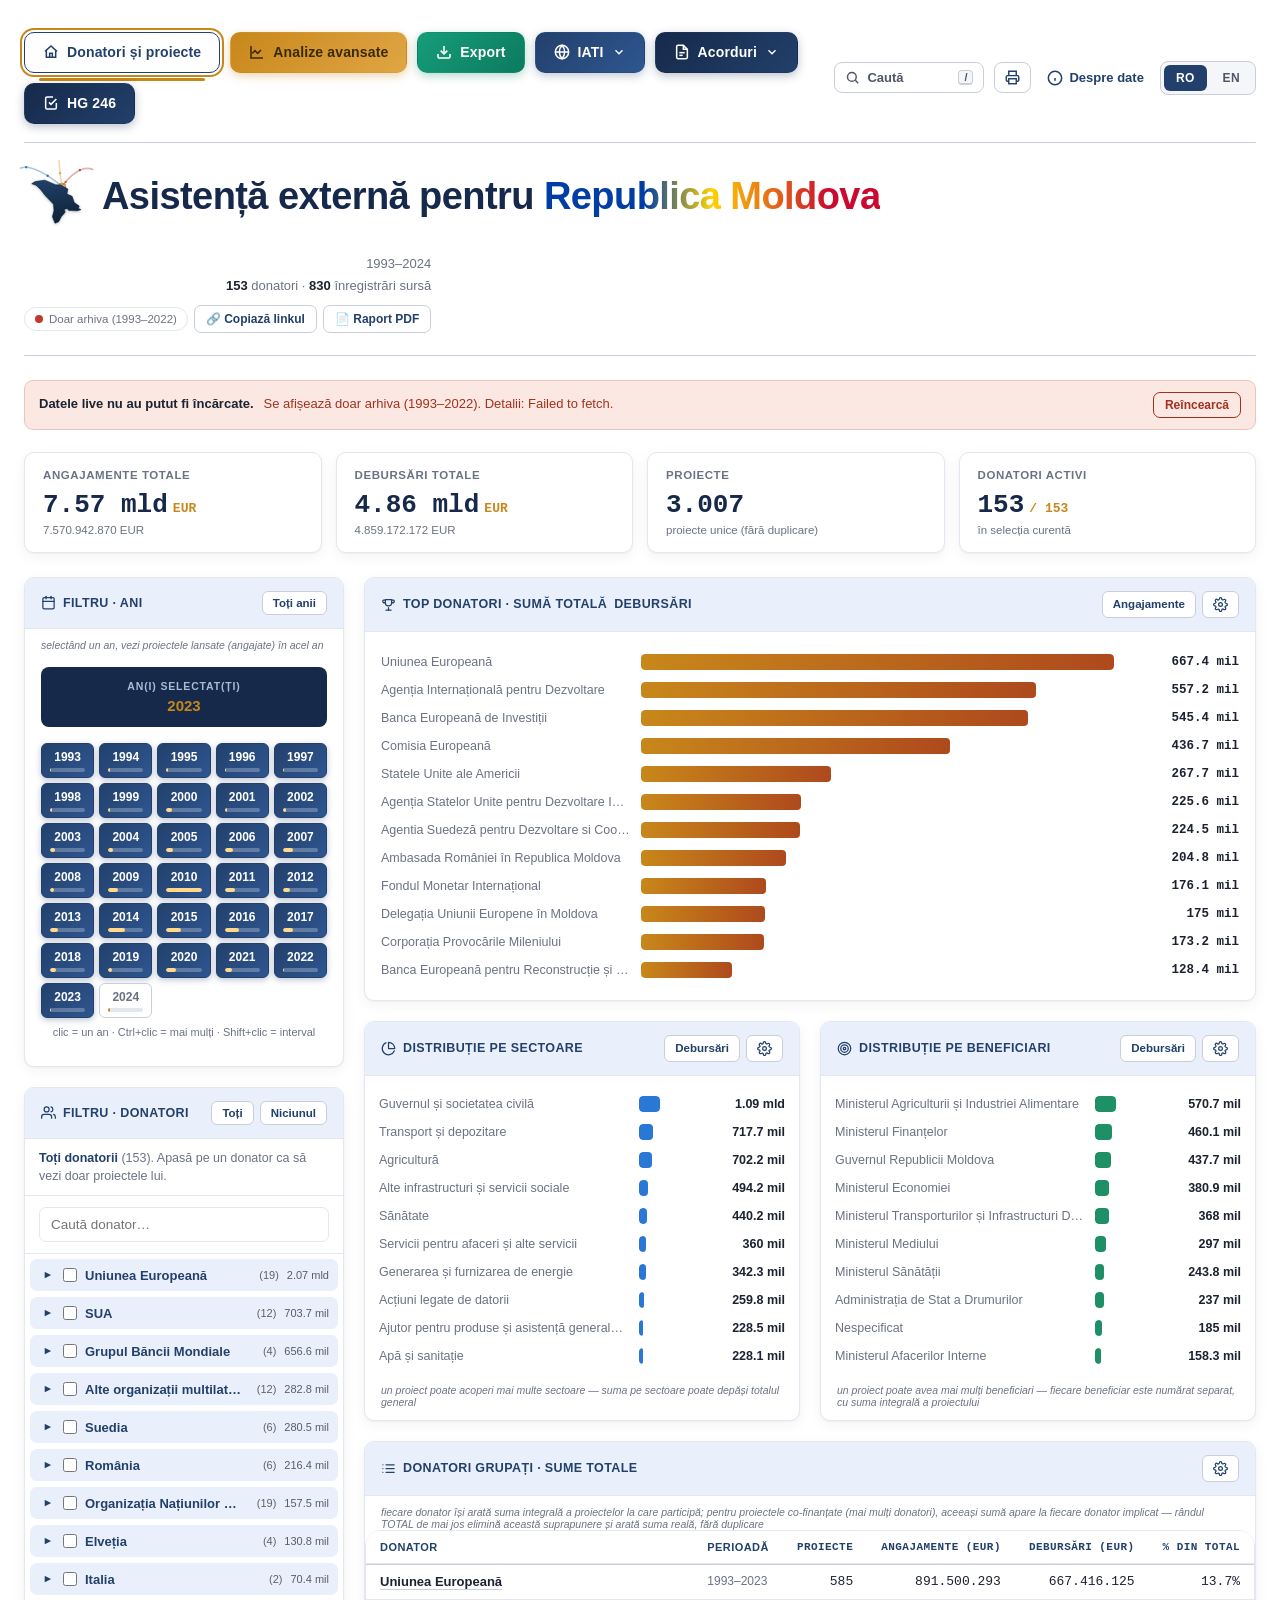
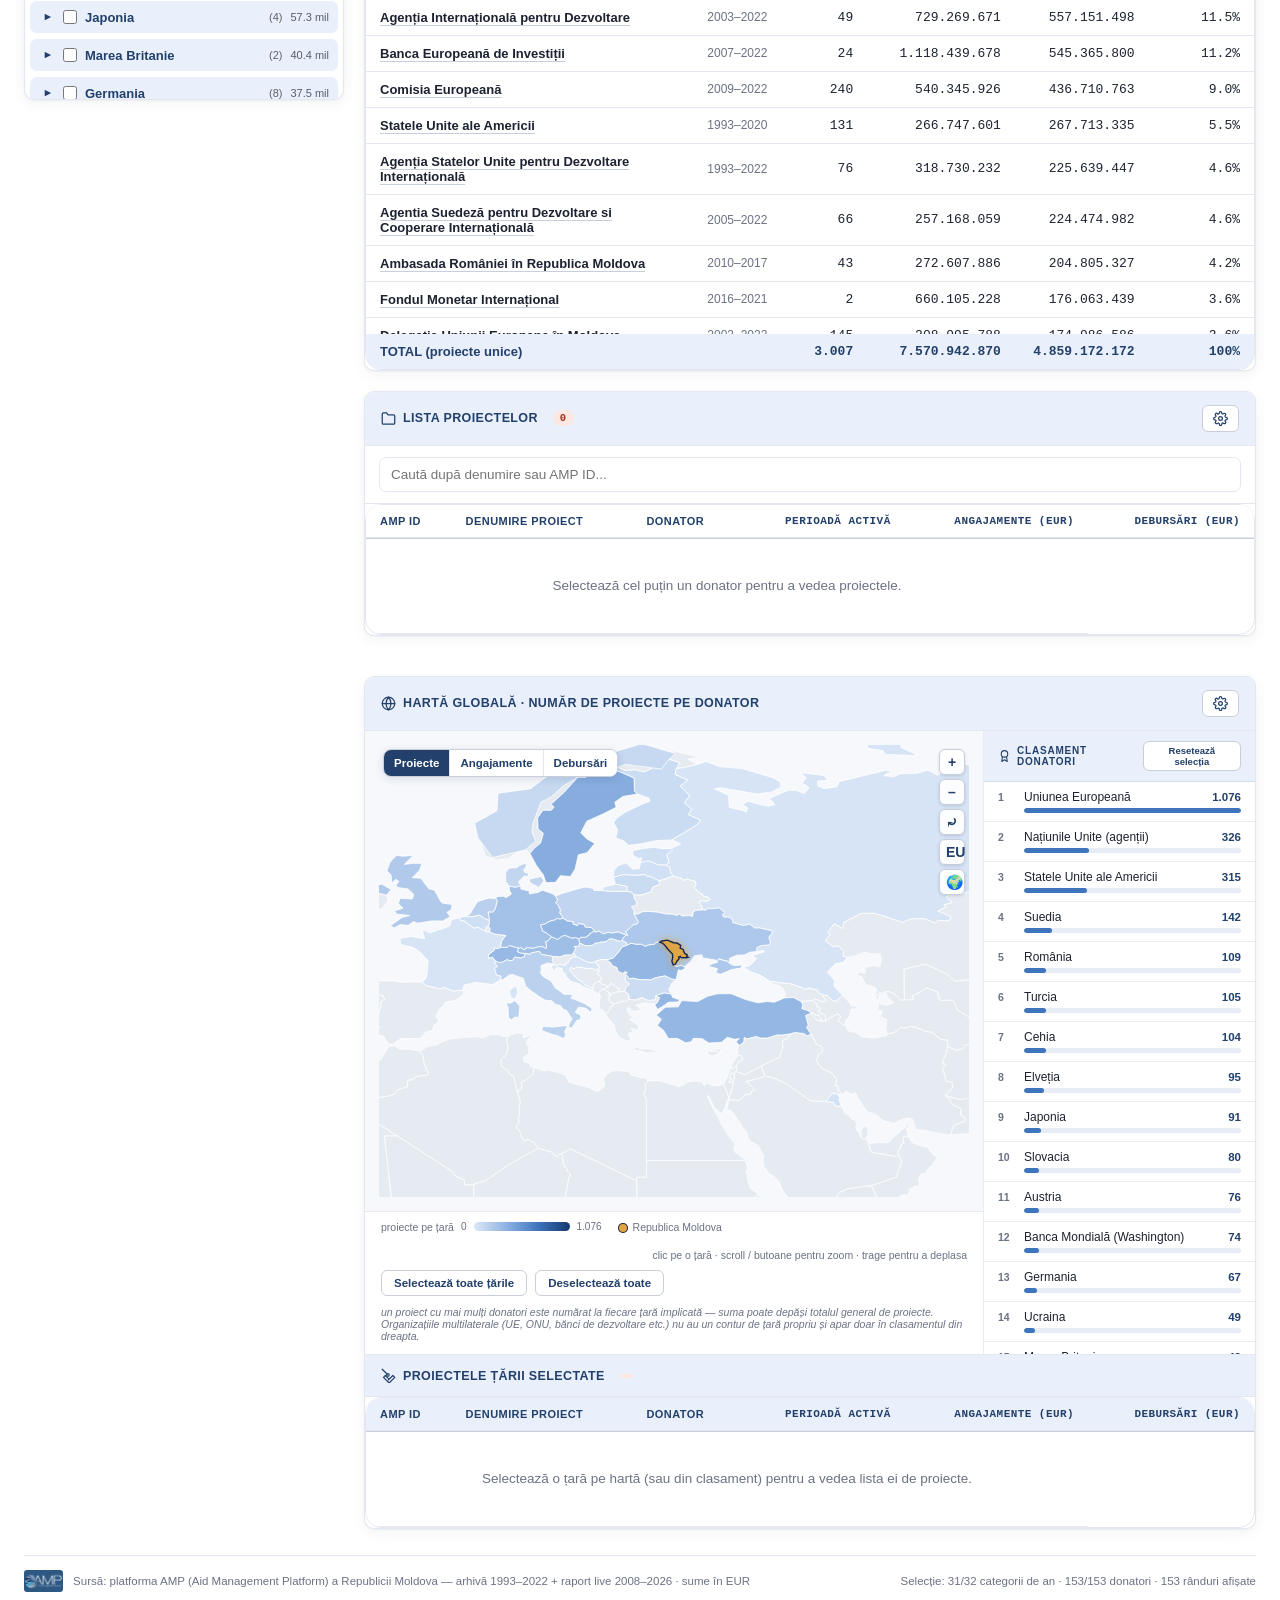
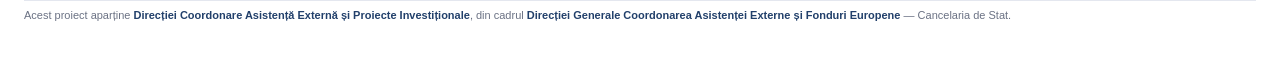
==== commit 1a68dda0: "Add files via upload" ====
--- a/index.html
+++ b/index.html
@@ -77,7 +77,78 @@
   }
   .lang-switch button.active{background:var(--navy);color:#fff;}
   .lang-switch button:hover:not(.active){color:var(--navy);}
-  /* Butoanele de navigare (Donatori, Analize, Export, IATI, Acorduri, HG 246) vin din meniu.js; aspectul lor e acolo. */
+  /* Butonul „Acorduri" avea aceeași formă ca vecinii lui, dar nicio regulă de
+     interacțiune: nu se ridica la hover, n-avea strălucire, nu răspundea la
+     apăsare, iar săgeata stătea pe loc. Arăta ca o etichetă, nu ca un buton —
+     iar diferența față de celelalte două îl făcea să pară stricat. Primește
+     același tratament, adaptat conturului lui alb cu navy: la hover se umple
+     cu albastru și inversează culorile. */
+  #acorduriNavBtn, #hg246NavBtn{
+    /* Culorile stau aici, nu în atributul style al elementului: un stil inline
+       bate orice regulă din foaia de stil, așa că starea de hover nu se putea
+       aplica niciodată. Butoanele arătau statice fiindcă erau statice. */
+    background:linear-gradient(135deg,#16294a,#22406b);
+    color:#fff;
+    border:1.5px solid transparent;
+    transition:transform .35s cubic-bezier(.34,1.56,.64,1), box-shadow .25s ease,
+               background .25s ease, color .25s ease, border-color .25s ease;
+    position:relative; overflow:hidden;
+  }
+  #acorduriNavBtn::before, #hg246NavBtn::before{
+    content:''; position:absolute; inset:0; border-radius:inherit;
+    background:radial-gradient(circle at 50% 50%, rgba(255,255,255,.3), transparent 70%);
+    opacity:0; transition:opacity .3s ease; pointer-events:none;
+  }
+  #acorduriNavBtn:hover, #hg246NavBtn:hover{
+    transform:translateY(-3px) scale(1.035);
+    /* Fundalul de bază e navy închis; la hover se luminează cu o treaptă,
+       ca celelalte butoane pline. Chenarul rămâne transparent — altfel ar
+       apărea un contur din senin, doar la trecerea mouse-ului. */
+    background:linear-gradient(135deg,var(--navy),#2f5691);
+    color:#fff; border-color:transparent;
+    box-shadow:0 10px 26px rgba(34,64,107,.35),0 3px 8px rgba(34,64,107,.25),
+               0 0 0 1px rgba(34,64,107,.3);
+  }
+  #acorduriNavBtn:hover::before, #hg246NavBtn:hover::before{ opacity:1; }
+  #acorduriNavBtn:active, #hg246NavBtn:active{
+    transform:translateY(-1px) scale(.97);
+    transition:transform .12s ease;
+  }
+  #acorduriNavBtn svg, #hg246NavBtn svg{ transition:transform .35s cubic-bezier(.34,1.56,.64,1); }
+  #acorduriNavBtn:hover svg, #hg246NavBtn:hover svg{ transform:translateX(3px); }
+  #acorduriNavBtn:hover #acorduriSelectorChevron{ transform:none; }
+  #acorduriSelector.deschis #acorduriSelectorChevron{ transform:rotate(180deg) !important; }
+  #acorduriSelectorMenu .acord-opt:hover, #acorduriSelectorMenu .acord-opt:focus-visible{ background:var(--blue-bg); outline:none; }
+  /* Focusul din tastatură era invizibil pe toate trei. */
+  #acorduriNavBtn:focus-visible, #hg246NavBtn:focus-visible, #advancedAnalysisNavBtn:focus-visible,
+  #updateNavBtn:focus-visible{ outline:2px solid var(--gold); outline-offset:3px; }
+
+  #advancedAnalysisNavBtn, #updateNavBtn{
+    transition:transform .35s cubic-bezier(.34,1.56,.64,1), box-shadow .25s ease, background .25s ease;
+    position:relative; overflow:hidden;
+  }
+  #advancedAnalysisNavBtn::before, #updateNavBtn::before{
+    content:''; position:absolute; inset:0; border-radius:inherit;
+    background:radial-gradient(circle at 50% 50%, rgba(255,255,255,.35), transparent 70%);
+    opacity:0; transition:opacity .3s ease; pointer-events:none;
+  }
+  #advancedAnalysisNavBtn:hover, #updateNavBtn:hover{
+    transform:translateY(-3px) scale(1.035);
+  }
+  #advancedAnalysisNavBtn:hover::before, #updateNavBtn:hover::before{ opacity:1; }
+  #advancedAnalysisNavBtn:active, #updateNavBtn:active{
+    transform:translateY(-1px) scale(.97);
+    transition:transform .12s ease;
+  }
+  #advancedAnalysisNavBtn:hover{
+    box-shadow:0 10px 26px rgba(200,135,26,.45),0 3px 8px rgba(200,135,26,.3),0 0 0 1px rgba(200,135,26,.35);
+  }
+  #updateNavBtn:hover{
+    box-shadow:0 10px 26px rgba(13,122,95,.4),0 3px 8px rgba(13,122,95,.25),0 0 0 1px rgba(13,122,95,.3);
+    background:linear-gradient(135deg,#1bb38c,#0f8a6b);
+  }
+  #advancedAnalysisNavBtn svg, #updateNavBtn svg{ transition:transform .35s cubic-bezier(.34,1.56,.64,1); }
+  #advancedAnalysisNavBtn:hover svg, #updateNavBtn:hover svg{ transform:translateX(3px); }
   .title-row img{width:46px;height:46px;flex:none;border-radius:10px;box-shadow:0 2px 8px rgba(20,30,60,.15);}
 
   /* ---------- logo animat: harta Moldovei cu fluxuri de asistență ---------- */
@@ -1155,7 +1226,6 @@
   .dif-v{text-align:right;color:var(--ink-dim);font-variant-numeric:tabular-nums;white-space:nowrap}
   .dif-v b{color:var(--navy-deep)}
 </style>
-<link rel="stylesheet" href="tema.css?v=2026-11-03">
 </head>
 <body>
 <div class="wrap">
@@ -1171,10 +1241,6 @@
     </div>
     <div class="top-dreapta">
       <div class="top-meta" id="topMeta"></div>
-      <div class="intro-ticker" id="introTicker" aria-hidden="true">
-        <span class="it-year" id="introTickYear"></span>
-        <span class="it-line"><span id="introTickFrom"></span><span class="it-rail"><i id="introTickBar"></i></span><span id="introTickTo"></span></span>
-      </div>
       <div class="unelte-sus">
         <span class="prospetime" id="prospetime" role="status" aria-live="polite"></span>
         <button type="button" class="unealta" id="btnLinkSelectie"></button>
@@ -1188,6 +1254,114 @@
   <div id="introWaitNote" class="intro-wait-note" style="display:none;">
     <span class="spin"></span><span data-i18n="introWaitingLive">se așteaptă datele actualizate din raportul live…</span>
   </div>
+
+  <div class="grid">
+    <div style="display:flex;flex-direction:column;gap:20px;">
+      <div class="panel" id="yearSlicerPanel">
+        <div class="panel-head"><h2><svg class="ico" viewBox="0 0 24 24"><rect x="3" y="4" width="18" height="18" rx="2"/><line x1="16" y1="2" x2="16" y2="6"/><line x1="8" y1="2" x2="8" y2="6"/><line x1="3" y1="10" x2="21" y2="10"/></svg><span data-i18n="yearFilterTitle">Filtru · Ani</span></h2><div class="btns"><button id="resetYears" data-i18n="allYears">Toți anii</button></div></div>
+        <div class="chart-note" style="padding:10px 16px 0;" data-i18n="yearFilterNote">selectând un an, vezi proiectele lansate (angajate) în acel an</div>
+        <div id="yearSlicer">
+          <div class="year-window">
+            <div class="yw-label" data-i18n="yearSelectedLabel">An(i) selectat(ți)</div>
+            <div class="yw-value" id="yearWindowVal">—</div>
+          </div>
+          <div class="year-strip" id="yearStrip"></div>
+          <div class="year-chips" id="yearChips"></div>
+          <div class="year-hint" data-i18n="yearHint">clic = un an · Ctrl+clic = mai mulți · Shift+clic = interval</div>
+          <div class="na-year-row" id="naYearRow">
+            <span class="na-label" data-i18n="yearUnspecified">An nespecificat în sursă</span>
+            <span class="na-val" id="naYearVal"></span>
+          </div>
+        </div>
+      </div>
+
+      <div class="panel" id="donorSlicerPanel" style="display:flex;flex-direction:column;">
+        <div class="panel-head">
+          <h2><svg class="ico" viewBox="0 0 24 24"><path d="M17 21v-2a4 4 0 0 0-4-4H5a4 4 0 0 0-4 4v2"/><circle cx="9" cy="7" r="4"/><path d="M23 21v-2a4 4 0 0 0-3-3.87"/><path d="M16 3.13a4 4 0 0 1 0 7.75"/></svg><span data-i18n="donorFilterTitle">Filtru · Donatori</span></h2>
+          <div class="btns">
+            <button id="selectAllDonors" data-i18n="allDonorsBtn">Toți</button>
+            <button id="deselectAllDonors" data-i18n="noneDonorsBtn">Niciunul</button>
+          </div>
+        </div>
+        <div id="donorSlicer">
+          <div class="donor-sel" id="donorSel" aria-live="polite"></div>
+          <div class="search-box"><input id="donorSearch" type="text" placeholder="Caută donator…" data-i18n-placeholder="donorSearchPlaceholder"/></div>
+          <div class="donor-list" id="donorList"></div>
+        </div>
+      </div>
+    </div>
+
+    <div class="main-col">
+      <div class="panel" id="chartPanel">
+        <div class="panel-head">
+          <h2><svg class="ico" viewBox="0 0 24 24"><path d="M8 21h8"/><path d="M12 17v4"/><path d="M7 4h10v5a5 5 0 0 1-10 0V4z"/><path d="M17 5h3a2 2 0 0 1-2 4"/><path d="M7 5H4a2 2 0 0 0 2 4"/></svg><span data-i18n="topDonorsTitle">Top donatori · sumă totală</span> <span id="donorMetricLabel" data-i18n="metricDeb">debursări</span></h2>
+          <div class="btns"><button id="donorMetricToggle" data-i18n="metricAng">Angajamente</button></div>
+        </div>
+        <div class="panel-body" id="chartBody"></div>
+      </div>
+
+      <div class="two-col">
+        <div class="panel" id="sectorPanel">
+          <div class="panel-head">
+            <h2><svg class="ico" viewBox="0 0 24 24"><path d="M21.21 15.89A10 10 0 1 1 8 2.83"/><path d="M22 12A10 10 0 0 0 12 2v10z"/></svg><span data-i18n="sectorsTitle">Distribuție pe sectoare</span></h2>
+            <div class="btns"><button id="sectorMetricToggle" data-metric="deb" data-i18n="metricDebCap">Debursări</button></div>
+          </div>
+          <div class="panel-body" id="sectorChartBody"></div>
+          <div class="chart-note" data-i18n="sectorNote">un proiect poate acoperi mai multe sectoare — suma pe sectoare poate depăși totalul general</div>
+        </div>
+
+        <div class="panel" id="beneficiaryPanel">
+          <div class="panel-head">
+            <h2><svg class="ico" viewBox="0 0 24 24"><circle cx="12" cy="12" r="10"/><circle cx="12" cy="12" r="6"/><circle cx="12" cy="12" r="2"/></svg><span data-i18n="beneficiariesTitle">Distribuție pe beneficiari</span></h2>
+            <div class="btns"><button id="beneficiaryMetricToggle" data-metric="deb" data-i18n="metricDebCap">Debursări</button></div>
+          </div>
+          <div class="panel-body" id="beneficiaryChartBody"></div>
+          <div class="chart-note" data-i18n="beneficiaryNote">un proiect poate avea mai mulți beneficiari — fiecare beneficiar este numărat separat, cu suma integrală a proiectului</div>
+        </div>
+      </div>
+
+      <div class="panel" id="tablePanel">
+        <div class="panel-head"><h2><svg class="ico" viewBox="0 0 24 24"><line x1="8" y1="6" x2="21" y2="6"/><line x1="8" y1="12" x2="21" y2="12"/><line x1="8" y1="18" x2="21" y2="18"/><line x1="3" y1="6" x2="3.01" y2="6"/><line x1="3" y1="12" x2="3.01" y2="12"/><line x1="3" y1="18" x2="3.01" y2="18"/></svg><span data-i18n="donorTableTitle">Donatori grupați · sume totale</span></h2></div>
+        <div class="chart-note" style="padding:10px 16px 0;" data-i18n="donorTableNote">fiecare donator își arată suma integrală a proiectelor la care participă; pentru proiectele co-finanțate (mai mulți donatori), aceeași sumă apare la fiecare donator implicat — rândul TOTAL de mai jos elimină această suprapunere și arată suma reală, fără duplicare</div>
+        <div class="table-scroll">
+          <table>
+            <thead>
+              <tr>
+                <th data-key="donator" data-i18n="colDonor">Donator</th>
+                <th data-key="anMin" data-i18n="colPeriod">Perioadă</th>
+                <th data-key="Proiecte" class="num" data-i18n="colProjects">Proiecte</th>
+                <th data-key="Angajamente" class="num" data-i18n="colCommitments">Angajamente (EUR)</th>
+                <th data-key="Debursari" class="num" data-i18n="colDisbursements">Debursări (EUR)</th>
+                <th data-key="pct" class="num" data-i18n="colPctTotal">% din total</th>
+              </tr>
+            </thead>
+            <tbody id="tableBody"></tbody>
+            <tfoot id="tableFoot"></tfoot>
+          </table>
+        </div>
+      </div>
+
+      <div class="panel" id="projectsPanel">
+        <div class="panel-head"><h2><svg class="ico" viewBox="0 0 24 24"><path d="M22 19a2 2 0 0 1-2 2H4a2 2 0 0 1-2-2V5a2 2 0 0 1 2-2h5l2 3h9a2 2 0 0 1 2 2z"/></svg><span data-i18n="projectsListTitle">Lista proiectelor</span> <span id="projCount" class="badge"></span></h2></div>
+        <div style="padding:11px 14px;border-bottom:1px solid var(--line);">
+          <input type="text" id="projSearchInput" placeholder="Caută după denumire sau AMP ID..." data-i18n-placeholder="projSearchPlaceholder" style="width:100%;background:var(--bg);border:1px solid var(--line);border-radius:7px;color:var(--ink);padding:9px 11px;font-family:inherit;font-size:13.5px;outline:none;box-sizing:border-box;"/>
+        </div>
+        <div class="table-scroll" style="max-height:520px;">
+          <table>
+            <thead>
+              <tr>
+                <th data-key="id" data-i18n="colAmpId">AMP ID</th>
+                <th data-key="denumire" data-i18n="colProjectName">Denumire proiect</th>
+                <th data-key="donator" data-i18n="colDonor">Donator</th>
+                <th data-key="an" class="num" data-i18n="advColSpan">An</th>
+                <th data-key="ang" class="num" data-i18n="colCommitments">Angajamente (EUR)</th>
+                <th data-key="deb" class="num" data-i18n="colDisbursements">Debursări (EUR)</th>
+              </tr>
+            </thead>
+            <tbody id="projectsBody"></tbody>
+          </table>
+        </div>
+      </div>
 
   <div class="panel" id="mapPanel">
     <div class="panel-head"><h2><svg class="ico" viewBox="0 0 24 24"><circle cx="12" cy="12" r="10"/><line x1="2" y1="12" x2="22" y2="12"/><path d="M12 2a15.3 15.3 0 0 1 4 10 15.3 15.3 0 0 1-4 10 15.3 15.3 0 0 1-4-10 15.3 15.3 0 0 1 4-10z"/></svg><span data-i18n="mapTitle">Hartă globală · număr de proiecte pe donator</span></h2></div>
@@ -1197,7 +1371,7 @@
           <svg id="mapSvg" viewBox="0 0 960 460" preserveAspectRatio="xMidYMid slice" xmlns="http://www.w3.org/2000/svg">
             <defs>
               <marker id="arrowHead" viewBox="0 0 10 10" refX="8" refY="5" markerWidth="6" markerHeight="6" orient="auto-start-reverse">
-                <path d="M0,0 L10,5 L0,10 z" fill="#B87714"/>
+                <path d="M0,0 L10,5 L0,10 z" fill="#22549c"/>
               </marker>
             </defs>
             <g id="mapZoomGroup">
@@ -1258,114 +1432,6 @@
     </div>
   </div>
 
-  <div class="grid">
-    <div style="display:flex;flex-direction:column;gap:20px;">
-      <div class="panel" id="yearSlicerPanel">
-        <div class="panel-head"><h2><svg class="ico" viewBox="0 0 24 24"><rect x="3" y="4" width="18" height="18" rx="2"/><line x1="16" y1="2" x2="16" y2="6"/><line x1="8" y1="2" x2="8" y2="6"/><line x1="3" y1="10" x2="21" y2="10"/></svg><span data-i18n="yearFilterTitle">Filtru · Ani</span></h2><div class="btns"><button id="resetYears" data-i18n="allYears">Toți anii</button></div></div>
-        <div class="chart-note" style="padding:10px 16px 0;" data-i18n="yearFilterNote">selectând un an, vezi proiectele lansate (angajate) în acel an</div>
-        <div id="yearSlicer">
-          <div class="year-window">
-            <div class="yw-label" data-i18n="yearSelectedLabel">An(i) selectat(ți)</div>
-            <div class="yw-value" id="yearWindowVal">—</div>
-          </div>
-          <div class="year-strip" id="yearStrip"></div>
-          <div class="year-chips" id="yearChips"></div>
-          <div class="year-hint" data-i18n="yearHint">clic = un an · Ctrl+clic = mai mulți · Shift+clic = interval</div>
-          <div class="na-year-row" id="naYearRow">
-            <span class="na-label" data-i18n="yearUnspecified">An nespecificat în sursă</span>
-            <span class="na-val" id="naYearVal"></span>
-          </div>
-        </div>
-      </div>
-
-      <div class="panel" id="donorSlicerPanel" style="display:flex;flex-direction:column;">
-        <div class="panel-head">
-          <h2><svg class="ico" viewBox="0 0 24 24"><path d="M17 21v-2a4 4 0 0 0-4-4H5a4 4 0 0 0-4 4v2"/><circle cx="9" cy="7" r="4"/><path d="M23 21v-2a4 4 0 0 0-3-3.87"/><path d="M16 3.13a4 4 0 0 1 0 7.75"/></svg><span data-i18n="donorFilterTitle">Filtru · Donatori</span></h2>
-          <div class="btns">
-            <button id="selectAllDonors" data-i18n="allDonorsBtn">Toți</button>
-            <button id="deselectAllDonors" data-i18n="noneDonorsBtn">Niciunul</button>
-          </div>
-        </div>
-        <div id="donorSlicer">
-          <div class="donor-sel" id="donorSel" aria-live="polite"></div>
-          <div class="search-box"><input id="donorSearch" type="text" placeholder="Caută donator…" data-i18n-placeholder="donorSearchPlaceholder"/></div>
-          <div class="donor-list" id="donorList"></div>
-        </div>
-      </div>
-    </div>
-
-    <div class="main-col">
-      <div class="panel" id="chartPanel">
-        <div class="panel-head">
-          <h2><svg class="ico" viewBox="0 0 24 24"><path d="M8 21h8"/><path d="M12 17v4"/><path d="M7 4h10v5a5 5 0 0 1-10 0V4z"/><path d="M17 5h3a2 2 0 0 1-2 4"/><path d="M7 5H4a2 2 0 0 0 2 4"/></svg><span data-i18n="topDonorsTitle">Top donatori · sumă totală</span> <span id="donorMetricLabel" data-i18n="metricDeb">debursări</span></h2>
-          <div class="btns"><button id="donorMetricToggle" data-i18n="metricAng">Angajamente</button></div>
-        </div>
-        <div class="panel-body" id="chartBody"></div>
-      </div>
-
-      <div class="two-col">
-        <div class="panel" id="sectorPanel">
-          <div class="panel-head">
-            <h2><svg class="ico" viewBox="0 0 24 24"><path d="M21.21 15.89A10 10 0 1 1 8 2.83"/><path d="M22 12A10 10 0 0 0 12 2v10z"/></svg><span data-i18n="sectorsTitle">Distribuție pe sectoare</span></h2>
-            <div class="btns"><button id="sectorMetricToggle" data-metric="deb" data-i18n="metricDebCap">Debursări</button></div>
-          </div>
-          <div class="panel-body" id="sectorChartBody"></div>
-          <div class="chart-note" data-i18n="sectorNote">un proiect poate acoperi mai multe sectoare — suma pe sectoare poate depăși totalul general</div>
-        </div>
-
-        <div class="panel" id="beneficiaryPanel">
-          <div class="panel-head">
-            <h2><svg class="ico" viewBox="0 0 24 24"><circle cx="12" cy="12" r="10"/><circle cx="12" cy="12" r="6"/><circle cx="12" cy="12" r="2"/></svg><span data-i18n="beneficiariesTitle">Distribuție pe beneficiari</span></h2>
-            <div class="btns"><button id="beneficiaryMetricToggle" data-metric="deb" data-i18n="metricDebCap">Debursări</button></div>
-          </div>
-          <div class="panel-body" id="beneficiaryChartBody"></div>
-          <div class="chart-note" data-i18n="beneficiaryNote">un proiect poate avea mai mulți beneficiari — fiecare beneficiar este numărat separat, cu suma integrală a proiectului</div>
-        </div>
-      </div>
-
-      <div class="panel" id="tablePanel">
-        <div class="panel-head"><h2><svg class="ico" viewBox="0 0 24 24"><line x1="8" y1="6" x2="21" y2="6"/><line x1="8" y1="12" x2="21" y2="12"/><line x1="8" y1="18" x2="21" y2="18"/><line x1="3" y1="6" x2="3.01" y2="6"/><line x1="3" y1="12" x2="3.01" y2="12"/><line x1="3" y1="18" x2="3.01" y2="18"/></svg><span data-i18n="donorTableTitle">Donatori grupați · sume totale</span></h2></div>
-        <div class="chart-note" style="padding:10px 16px 0;" data-i18n="donorTableNote">fiecare donator își arată suma integrală a proiectelor la care participă; pentru proiectele co-finanțate (mai mulți donatori), aceeași sumă apare la fiecare donator implicat — rândul TOTAL de mai jos elimină această suprapunere și arată suma reală, fără duplicare</div>
-        <div class="table-scroll">
-          <table>
-            <thead>
-              <tr>
-                <th data-key="donator" data-i18n="colDonor">Donator</th>
-                <th data-key="anMin" data-i18n="colPeriod">Perioadă</th>
-                <th data-key="Proiecte" class="num" data-i18n="colProjects">Proiecte</th>
-                <th data-key="Angajamente" class="num" data-i18n="colCommitments">Angajamente (EUR)</th>
-                <th data-key="Debursari" class="num" data-i18n="colDisbursements">Debursări (EUR)</th>
-                <th data-key="pct" class="num" data-i18n="colPctTotal">% din total</th>
-              </tr>
-            </thead>
-            <tbody id="tableBody"></tbody>
-            <tfoot id="tableFoot"></tfoot>
-          </table>
-        </div>
-      </div>
-
-      <div class="panel" id="projectsPanel">
-        <div class="panel-head"><h2><svg class="ico" viewBox="0 0 24 24"><path d="M22 19a2 2 0 0 1-2 2H4a2 2 0 0 1-2-2V5a2 2 0 0 1 2-2h5l2 3h9a2 2 0 0 1 2 2z"/></svg><span data-i18n="projectsListTitle">Lista proiectelor</span> <span id="projCount" class="badge"></span></h2></div>
-        <div style="padding:11px 14px;border-bottom:1px solid var(--line);">
-          <input type="text" id="projSearchInput" placeholder="Caută după denumire sau AMP ID..." data-i18n-placeholder="projSearchPlaceholder" style="width:100%;background:var(--bg);border:1px solid var(--line);border-radius:7px;color:var(--ink);padding:9px 11px;font-family:inherit;font-size:13.5px;outline:none;box-sizing:border-box;"/>
-        </div>
-        <div class="table-scroll" style="max-height:520px;">
-          <table>
-            <thead>
-              <tr>
-                <th data-key="id" data-i18n="colAmpId">AMP ID</th>
-                <th data-key="denumire" data-i18n="colProjectName">Denumire proiect</th>
-                <th data-key="donator" data-i18n="colDonor">Donator</th>
-                <th data-key="an" class="num" data-i18n="advColSpan">An</th>
-                <th data-key="ang" class="num" data-i18n="colCommitments">Angajamente (EUR)</th>
-                <th data-key="deb" class="num" data-i18n="colDisbursements">Debursări (EUR)</th>
-              </tr>
-            </thead>
-            <tbody id="projectsBody"></tbody>
-          </table>
-        </div>
-      </div>
-
     </div>
   </div>
 
@@ -1387,7 +1453,7 @@
   <h1 class="sr-only" data-i18n="exportH1">Export de date</h1>
   <div class="wrap">
     <div class="panel-head" style="padding:16px 0 8px;display:flex;justify-content:flex-start;align-items:center;gap:14px;">
-      <div class="logo-badge" id="logoBadgeUpdate" aria-hidden="true" title="Înapoi la pagina principală" data-i18n-title="logoBackTitle" style="cursor:pointer;width:48px;height:48px;"></div>
+      <div class="logo-badge" id="logoBadgeUpdate" aria-hidden="true" title="Înapoi la pagina principală" data-i18n-title="logoBackTitle" style="cursor:pointer;width:40px;height:40px;"></div>
       <button id="backFromUpdateBtn" style="background:var(--panel);color:var(--navy);border:1px solid var(--line-strong);border-radius:8px;padding:10px 18px;font-size:13.5px;font-weight:700;cursor:pointer;display:inline-flex;align-items:center;gap:6px;">
         <svg viewBox="0 0 24 24" style="width:16px;height:16px;stroke:var(--navy);fill:none;stroke-width:2;"><path d="M19 12H5"/><path d="M12 19l-7-7 7-7"/></svg>
         <span data-i18n="backToMainBtn">Înapoi la pagina principală</span>
@@ -1460,7 +1526,7 @@
   <h1 class="sr-only" data-i18n="iatiH1">Verificare încrucișată cu IATI</h1>
   <div class="wrap">
     <div class="panel-head" style="padding:16px 0 8px;display:flex;justify-content:flex-start;align-items:center;gap:14px;">
-      <div class="logo-badge" id="logoBadgeIati" aria-hidden="true" title="Înapoi la pagina principală" data-i18n-title="logoBackTitle" style="cursor:pointer;width:48px;height:48px;"></div>
+      <div class="logo-badge" id="logoBadgeIati" aria-hidden="true" title="Înapoi la pagina principală" data-i18n-title="logoBackTitle" style="cursor:pointer;width:40px;height:40px;"></div>
       <button id="backFromIatiBtn" style="background:var(--panel);color:var(--navy);border:1px solid var(--line-strong);border-radius:8px;padding:10px 18px;font-size:13.5px;font-weight:700;cursor:pointer;display:inline-flex;align-items:center;gap:6px;">
         <svg viewBox="0 0 24 24" style="width:16px;height:16px;stroke:var(--navy);fill:none;stroke-width:2;"><path d="M19 12H5"/><path d="M12 19l-7-7 7-7"/></svg>
         <span data-i18n="backToMainBtn">Înapoi la pagina principală</span>
@@ -1540,7 +1606,7 @@
   <h1 class="sr-only" data-i18n="legH1">De la lege la bani</h1>
   <div class="wrap">
     <div class="panel-head" style="padding:16px 0 8px;display:flex;justify-content:flex-start;align-items:center;gap:14px;">
-      <div class="logo-badge" id="logoBadgeLeg" aria-hidden="true" title="Înapoi la pagina principală" data-i18n-title="logoBackTitle" style="cursor:pointer;width:48px;height:48px;"></div>
+      <div class="logo-badge" id="logoBadgeLeg" aria-hidden="true" title="Înapoi la pagina principală" data-i18n-title="logoBackTitle" style="cursor:pointer;width:40px;height:40px;"></div>
       <button id="backFromLegBtn" style="background:var(--panel);color:var(--navy);border:1px solid var(--line-strong);border-radius:8px;padding:10px 18px;font-size:13.5px;font-weight:700;cursor:pointer;display:inline-flex;align-items:center;gap:6px;">
         <svg viewBox="0 0 24 24" style="width:16px;height:16px;stroke:var(--navy);fill:none;stroke-width:2;"><path d="M19 12H5"/><path d="M12 19l-7-7 7-7"/></svg>
         <span data-i18n="backToMainBtn">Înapoi la pagina principală</span>
@@ -1732,7 +1798,7 @@
                 <svg id="dpMapSvg" viewBox="0 0 960 460" preserveAspectRatio="xMidYMid slice" xmlns="http://www.w3.org/2000/svg">
                   <defs>
                     <marker id="dpArrowHead" viewBox="0 0 10 10" refX="8" refY="5" markerWidth="6" markerHeight="6" orient="auto-start-reverse">
-                      <path d="M0,0 L10,5 L0,10 z" fill="#B87714"/>
+                      <path d="M0,0 L10,5 L0,10 z" fill="#22549c"/>
                     </marker>
                   </defs>
                   <g id="dpMapZoomGroup">
@@ -2780,12 +2846,9 @@
   const totalAng = uniqueProjects.reduce((s,p)=>s+p.ang,0);
   const totalDeb = uniqueProjects.reduce((s,p)=>s+p.deb,0);
   const totalProj = countUniqueProjects(uniqueProjects);
-  // gradul de execuție: cât din angajat a fost debursat (0–100)
-  const execPct = totalAng > 0 ? Math.max(0, Math.min(100, Math.round(totalDeb / totalAng * 100))) : 0;
   document.getElementById('kpiRow').innerHTML = `
     <div class="kpi" data-kpi="ang"><div class="lbl">${t('kpiCommitmentsLbl')}</div><div class="val">${fmtCompact(totalAng)}<small>EUR</small></div><div class="sub">${fmtNum(totalAng)} EUR</div></div>
-    <div class="kpi" data-kpi="deb"><div class="lbl">${t('kpiDisbursementsLbl')}</div><div class="val">${fmtCompact(totalDeb)}<small>EUR</small></div><div class="sub">${fmtNum(totalDeb)} EUR</div>
-      <div class="kpi-bar" id="kpiExecBar" role="img" aria-label="${t('kpiExecSub').replace('{p}', String(execPct))}"><i style="width:${execPct}%"></i></div><div class="sub kpi-exec" id="kpiExecTxt">${t('kpiExecSub').replace('{p}', String(execPct))}</div></div>
+    <div class="kpi" data-kpi="deb"><div class="lbl">${t('kpiDisbursementsLbl')}</div><div class="val">${fmtCompact(totalDeb)}<small>EUR</small></div><div class="sub">${fmtNum(totalDeb)} EUR</div></div>
     <div class="kpi" data-kpi="proj"><div class="lbl">${t('kpiProjectsLbl')}</div><div class="val">${fmtNum(totalProj)}</div><div class="sub">${t('kpiProjectsSub')}</div></div>
     <div class="kpi" data-kpi="don"><div class="lbl">${t('kpiDonorsLbl')}</div><div class="val">${nDonorsActive}<small>/ ${DONORS.length}</small></div><div class="sub">${t('kpiDonorsSub')}</div></div>
   `;
@@ -3164,7 +3227,7 @@
   const cx = mx+(nx/len)*bend, cy = my+(ny/len)*bend;
   // grosime în pixeli de ecran (non-scaling-stroke), de la 1,5 la 4 px după valoare
   const w = 1.5 + Math.sqrt(val/Math.max(1,max))*2.5;
-  return `<path class="flow-arrow${on?' on':''}" data-label="${esc(label)}" d="M${g.cx.toFixed(1)},${g.cy.toFixed(1)} Q${cx.toFixed(1)},${cy.toFixed(1)} ${tx.toFixed(1)},${ty.toFixed(1)}" stroke="#B87714" stroke-width="${w.toFixed(2)}" stroke-linecap="round"></path>`;
+  return `<path class="flow-arrow${on?' on':''}" data-label="${esc(label)}" d="M${g.cx.toFixed(1)},${g.cy.toFixed(1)} Q${cx.toFixed(1)},${cy.toFixed(1)} ${tx.toFixed(1)},${ty.toFixed(1)}" stroke="#22549c" stroke-width="${w.toFixed(2)}" stroke-linecap="round"></path>`;
 }
 function geoListRow(label, i, val, max, active, chosen, fmt){
   const pct = max > 0 ? Math.max(2, Math.round(100 * val / max)) : 0;
@@ -3620,8 +3683,8 @@
 }
 
 const I18N = {"ro": {"mainTitle": "Asistență externă pentru", "countryName": "Republica Moldova", "yearFilterTitle": "Filtru · Ani", "allYears": "Toți anii", "yearSelectedLabel": "An(i) selectat(ți)", "yearHint": "clic = un an · Ctrl+clic = mai mulți · Shift+clic = interval", "yearUnspecified": "An nespecificat în sursă", "donorFilterTitle": "Filtru · Donatori", "allDonorsBtn": "Toți", "noneDonorsBtn": "Niciunul", "donorSearchPlaceholder": "Caută donator…", "topDonorsTitle": "Top donatori · sumă totală", "metricDeb": "debursări", "metricAng": "Angajamente", "sectorsTitle": "Distribuție pe sectoare", "metricDebCap": "Debursări", "sectorNote": "un proiect poate acoperi mai multe sectoare — suma pe sectoare poate depăși totalul general", "beneficiariesTitle": "Distribuție pe beneficiari", "beneficiaryNote": "un proiect poate avea mai mulți beneficiari — fiecare beneficiar este numărat separat, cu suma integrală a proiectului", "donorTableTitle": "Donatori grupați · sume totale", "donorTableNote": "fiecare donator își arată suma integrală a proiectelor la care participă; pentru proiectele co-finanțate (mai mulți donatori), aceeași sumă apare la fiecare donator implicat — rândul TOTAL de mai jos elimină această suprapunere și arată suma reală, fără duplicare", "colDonor": "Donator", "colPeriod": "Perioadă", "colProjects": "Proiecte", "colCommitments": "Angajamente (EUR)", "colDisbursements": "Debursări (EUR)", "colPctTotal": "% din total", "colProjectName": "Denumire proiect", "colYear": "An", "projectsListTitle": "Lista proiectelor", "projSearchPlaceholder": "Caută după denumire sau AMP ID...", "mapTitle": "Hartă globală · număr de proiecte pe donator", "zoomIn": "Mărește", "zoomOut": "Micșorează", "zoomReset": "Resetează",
- "logoBackTitle": "Înapoi la pagina principală", "mapLegendIntensity": "proiecte pe țară", "mapHint": "clic pe o țară · scroll / butoane pentru zoom · trage pentru a deplasa", "mapNote": "un proiect cu mai mulți donatori este numărat la fiecare țară implicată — suma poate depăși totalul general de proiecte. Organizațiile multilaterale (UE, ONU, bănci de dezvoltare etc.) nu au un contur de țară propriu și apar doar în clasamentul din dreapta.", "mapRankingTitle": "Clasament donatori", "resetSelectionBtn": "Resetează selecția", "mapCountryProjectsTitle": "Proiectele țării selectate", "updateTitle": "Actualizare date — încarcă un export nou", "analyzeBtn": "Analizează și actualizează", "saveBtn": "💾 Salvează (suprascrie fișierul)", "downloadBtn": "Descarcă drept fișier nou", "resetOriginalBtn": "↺ Resetează la datele originale", "updateLogDefault": "Acceptă export .xml (recomandat, are AMP ID) sau .csv de pe amp.gov.md. Se potrivește automat după AMP ID — proiectele existente se actualizează, cele noi se adaugă, restul rămân neatinse.", "footerSource": "Sursă: platforma AMP (Aid Management Platform) a Republicii Moldova — versiune veche și versiune nouă · sume în EUR", "footerOwner": "Acest proiect aparține <b>Direcției Coordonare Asistență Externă și Proiecte Investiționale</b>, din cadrul <b>Direcției Generale Coordonarea Asistenței Externe și Fonduri Europene</b> — Cancelaria de Stat.", "kpiProjectsLbl": "Proiecte", "kpiProjectsSub": "proiecte unice (fără duplicare)", "kpiDonorsLbl": "Donatori activi", "kpiDonorsSub": "în selecția curentă", "kpiExecSub": "{p}% din angajamente au fost debursate", "emptyCurrentSelection": "Nicio dată pentru selecția curentă.", "emptyAdjustFilters": "Nicio dată — ajustează filtrele.", "totalUniqueRow": "TOTAL (proiecte unice)", "emptySelectDonor": "Selectează cel puțin un donator pentru a vedea proiectele.", "emptyNoCountrySelected": "Nicio țară selectată.", "kpiCommitmentsLbl": "Angajamente totale", "kpiDisbursementsLbl": "Debursări totale", "advancedAnalysisBtn": "Analize avansate →", "advTitle": "Analize avansate — Asistență externă Republica Moldova", "backToMainBtn": "← Înapoi la dashboard-ul principal", "advEyebrow": "1993–2026 · analize suplimentare", "advLineTitle": "Evoluție în timp · Angajamente vs. Debursări pe ani", "advLineNote": "sumă totală pe an (proiecte cu an cunoscut, 1993–2026)", "advExecTitle": "Rata de execuție · Debursări / Angajamente (top 20 donatori)", "advExecNote": "arată cât din suma angajată a fost efectiv debursată — un procent scăzut poate indica proiecte recente sau întârzieri în implementare", "advExecutionLbl": "Execuție", "advSankeyTitle": "Flux Donator → Sector → Beneficiar", "advSankeyNote": "top 9 donatori · top 8 sectoare · top 10 beneficiari, după suma angajamentelor — grosimea fluxului e proporțională cu suma", "advColDonors": "Donatori", "advColSectors": "Sectoare", "advColBeneficiaries": "Beneficiari", "advTreemapTitle": "Distribuție sectoare (treemap)", "advTreemapNote": "mărimea fiecărui bloc = suma angajamentelor pe sector", "advTopProjTitle": "Top 20 proiecte individuale", "advTopProjNote": "după suma angajamentelor", "advColProject": "Proiect", "advHeatmapTitle": "Hartă termică · Donator × An (top 25 donatori)", "advHeatmapNote": "intensitatea culorii = suma pe acel an; donatorii sunt ordonați după suma totală", "advOngoingTitle": "Proiecte în derulare · alege anul", "advOngoingNote": "proiectul apare pentru fiecare an cuprins între prima și ultima înregistrare financiară găsită — nu doar în anul exact al unei tranzacții", "advColSpan": "Perioadă activă", "advAllDonorsOption": "— Toți donatorii —", "yearFilterNote": "selectând un an, vezi proiectele lansate (angajate) în acel an", "advOtherSectors": "Alte sectoare", "advOngoingTotalRow": "TOTAL (selecția curentă)", "exportTitle": "Export complet — toate proiectele", "exportExcelBtn": "Descarcă Excel cu toate proiectele", "exportNote": "exportă exact datele curente afișate în pagină (AMP ID, an, denumire, donator, date de început/finalizare, sectoare, implementator, beneficiari, țări, angajamente, debursări) — reflectă orice actualizare făcută mai sus", "advToaTitle": "Distribuție după tipul de asistență", "advToaNote": "Grant, Împrumut, Suport bugetar, Asistență tehnică, Suport pentru proiect, Co-finanțare — pentru proiectele unde AMP are acest câmp completat; un proiect cu mai multe tipuri este numărat la fiecare tip", "advRegionTitle": "Distribuție pe regiuni ale Moldovei", "advRegionNote": "regiunea de implementare a proiectului în Moldova (nu țara donatoare) — disponibilă doar pentru proiectele unde AMP are acest câmp completat", "advAllYearsOption": "— Toți anii —", "advAllTypesOption": "— Toate tipurile —", "updateNavBtn": "Export →", "mapSelectAllBtn": "Selectează toate țările", "mapDeselectAllBtn": "Deselectează toate", "colAmpId": "AMP ID", "metricAngCap": "Angajamente"}, "en": {"mainTitle": "External Assistance for", "countryName": "the Republic of Moldova", "yearFilterTitle": "Filter · Years", "allYears": "All years", "yearSelectedLabel": "Selected year(s)", "yearHint": "click = one year · Ctrl+click = several · Shift+click = range", "yearUnspecified": "Year not specified in source", "donorFilterTitle": "Filter · Donors", "allDonorsBtn": "All", "noneDonorsBtn": "None", "donorSearchPlaceholder": "Search donor…", "topDonorsTitle": "Top donors · total amount", "metricDeb": "disbursements", "metricAng": "Commitments", "sectorsTitle": "Distribution by sector", "metricDebCap": "Disbursements", "sectorNote": "a project may cover several sectors — the sum by sector may exceed the overall total", "beneficiariesTitle": "Distribution by beneficiary", "beneficiaryNote": "a project may have several beneficiaries — each beneficiary is counted separately, with the full project amount", "donorTableTitle": "Donors grouped · total amounts", "donorTableNote": "each donor shows the full amount of the projects it takes part in; for co-financed projects (multiple donors), the same amount appears for each donor involved — the TOTAL row below removes this overlap and shows the real, non-duplicated sum", "colDonor": "Donor", "colPeriod": "Period", "colProjects": "Projects", "colCommitments": "Commitments (EUR)", "colDisbursements": "Disbursements (EUR)", "colPctTotal": "% of total", "colProjectName": "Project name", "colYear": "Year", "projectsListTitle": "Project list", "projSearchPlaceholder": "Search by name or AMP ID...", "mapTitle": "World map · number of projects per donor", "zoomIn": "Zoom in", "zoomOut": "Zoom out", "zoomReset": "Reset",
- "logoBackTitle": "Back to the main page", "mapLegendIntensity": "projects per country", "mapHint": "click a country · scroll / buttons to zoom · drag to pan", "mapNote": "a project with multiple donors is counted for each country involved — the sum may exceed the overall project total. Multilateral organizations (EU, UN, development banks, etc.) have no country outline of their own and appear only in the ranking on the right.", "mapRankingTitle": "Donor ranking", "resetSelectionBtn": "Reset selection", "mapCountryProjectsTitle": "Projects of the selected country", "updateTitle": "Data update — upload a new export", "analyzeBtn": "Analyze and update", "saveBtn": "💾 Save (overwrite file)", "downloadBtn": "Download as new file", "resetOriginalBtn": "↺ Reset to original data", "updateLogDefault": "Accepts an .xml export (recommended, includes AMP ID) or .csv from amp.gov.md. Matching is done automatically by AMP ID — existing projects are updated, new ones are added, the rest stay unchanged.", "footerSource": "Source: the AMP (Aid Management Platform) of the Republic of Moldova — old and new versions · amounts in EUR", "footerOwner": "This project belongs to the <b>Directorate for Coordination of External Assistance and Investment Projects</b>, within the <b>General Directorate for Coordination of External Assistance and European Funds</b> — State Chancellery.", "kpiProjectsLbl": "Projects", "kpiProjectsSub": "unique projects (no duplicates)", "kpiDonorsLbl": "Active donors", "kpiDonorsSub": "in current selection", "kpiExecSub": "{p}% of commitments have been disbursed", "emptyCurrentSelection": "No data for the current selection.", "emptyAdjustFilters": "No data — adjust the filters.", "totalUniqueRow": "TOTAL (unique projects)", "emptySelectDonor": "Select at least one donor to see projects.", "emptyNoCountrySelected": "No country selected.", "kpiCommitmentsLbl": "Total commitments", "kpiDisbursementsLbl": "Total disbursements", "advancedAnalysisBtn": "Advanced analytics →", "advTitle": "Advanced Analytics — External Assistance for Moldova", "backToMainBtn": "← Back to main dashboard", "advEyebrow": "1993–2026 · additional analytics", "advLineTitle": "Trends over time · Commitments vs. Disbursements by year", "advLineNote": "total amount per year (projects with a known year, 1993–2026)", "advExecTitle": "Execution rate · Disbursements / Commitments (top 20 donors)", "advExecNote": "shows how much of the committed amount was actually disbursed — a low percentage may indicate recent projects or implementation delays", "advExecutionLbl": "Execution", "advSankeyTitle": "Flow: Donor → Sector → Beneficiary", "advSankeyNote": "top 9 donors · top 8 sectors · top 10 beneficiaries, by commitment amount — flow width is proportional to the amount", "advColDonors": "Donors", "advColSectors": "Sectors", "advColBeneficiaries": "Beneficiaries", "advTreemapTitle": "Sector distribution (treemap)", "advTreemapNote": "the size of each block = total commitments for that sector", "advTopProjTitle": "Top 20 individual projects", "advTopProjNote": "by commitment amount", "advColProject": "Project", "advHeatmapTitle": "Heatmap · Donor × Year (top 25 donors)", "advHeatmapNote": "color intensity = amount for that year; donors are ordered by total amount", "advOngoingTitle": "Projects in progress · pick a year", "advOngoingNote": "a project appears for every year between its first and last recorded financial activity — not only the exact year of a single transaction", "advColSpan": "Active period", "advAllDonorsOption": "— All donors —", "yearFilterNote": "selecting a year shows the projects launched (committed) that year", "advOtherSectors": "Other sectors", "advOngoingTotalRow": "TOTAL (current selection)", "exportTitle": "Full export — all projects", "exportExcelBtn": "Download Excel with all projects", "exportNote": "exports the exact current data shown on the page (AMP ID, year, name, donor, start/end dates, sectors, implementer, beneficiaries, countries, commitments, disbursements) — reflects any update made above", "advToaTitle": "Distribution by type of assistance", "advToaNote": "Grant, Loan, Budget Support, Technical Assistance, Project Support, Co-funding — for projects where AMP has this field filled in; a project with multiple types is counted under each type", "advRegionTitle": "Distribution by region of Moldova", "advRegionNote": "the project's implementation region in Moldova (not the donor country) — available only for projects where AMP has this field filled in", "advAllYearsOption": "— All years —", "advAllTypesOption": "— All types —", "updateNavBtn": "Export →", "mapSelectAllBtn": "Select all countries", "mapDeselectAllBtn": "Deselect all", "colAmpId": "AMP ID", "metricAngCap": "Commitments"}};
+ "logoBackTitle": "Înapoi la pagina principală", "mapLegendIntensity": "proiecte pe țară", "mapHint": "clic pe o țară · scroll / butoane pentru zoom · trage pentru a deplasa", "mapNote": "un proiect cu mai mulți donatori este numărat la fiecare țară implicată — suma poate depăși totalul general de proiecte. Organizațiile multilaterale (UE, ONU, bănci de dezvoltare etc.) nu au un contur de țară propriu și apar doar în clasamentul din dreapta.", "mapRankingTitle": "Clasament donatori", "resetSelectionBtn": "Resetează selecția", "mapCountryProjectsTitle": "Proiectele țării selectate", "updateTitle": "Actualizare date — încarcă un export nou", "analyzeBtn": "Analizează și actualizează", "saveBtn": "💾 Salvează (suprascrie fișierul)", "downloadBtn": "Descarcă drept fișier nou", "resetOriginalBtn": "↺ Resetează la datele originale", "updateLogDefault": "Acceptă export .xml (recomandat, are AMP ID) sau .csv de pe amp.gov.md. Se potrivește automat după AMP ID — proiectele existente se actualizează, cele noi se adaugă, restul rămân neatinse.", "footerSource": "Sursă: platforma AMP (Aid Management Platform) a Republicii Moldova — versiune veche și versiune nouă · sume în EUR", "footerOwner": "Acest proiect aparține <b>Direcției Coordonare Asistență Externă și Proiecte Investiționale</b>, din cadrul <b>Direcției Generale Coordonarea Asistenței Externe și Fonduri Europene</b> — Cancelaria de Stat.", "kpiProjectsLbl": "Proiecte", "kpiProjectsSub": "proiecte unice (fără duplicare)", "kpiDonorsLbl": "Donatori activi", "kpiDonorsSub": "în selecția curentă", "emptyCurrentSelection": "Nicio dată pentru selecția curentă.", "emptyAdjustFilters": "Nicio dată — ajustează filtrele.", "totalUniqueRow": "TOTAL (proiecte unice)", "emptySelectDonor": "Selectează cel puțin un donator pentru a vedea proiectele.", "emptyNoCountrySelected": "Nicio țară selectată.", "kpiCommitmentsLbl": "Angajamente totale", "kpiDisbursementsLbl": "Debursări totale", "advancedAnalysisBtn": "Analize avansate →", "advTitle": "Analize avansate — Asistență externă Republica Moldova", "backToMainBtn": "← Înapoi la dashboard-ul principal", "advEyebrow": "1993–2026 · analize suplimentare", "advLineTitle": "Evoluție în timp · Angajamente vs. Debursări pe ani", "advLineNote": "sumă totală pe an (proiecte cu an cunoscut, 1993–2026)", "advExecTitle": "Rata de execuție · Debursări / Angajamente (top 20 donatori)", "advExecNote": "arată cât din suma angajată a fost efectiv debursată — un procent scăzut poate indica proiecte recente sau întârzieri în implementare", "advExecutionLbl": "Execuție", "advSankeyTitle": "Flux Donator → Sector → Beneficiar", "advSankeyNote": "top 9 donatori · top 8 sectoare · top 10 beneficiari, după suma angajamentelor — grosimea fluxului e proporțională cu suma", "advColDonors": "Donatori", "advColSectors": "Sectoare", "advColBeneficiaries": "Beneficiari", "advTreemapTitle": "Distribuție sectoare (treemap)", "advTreemapNote": "mărimea fiecărui bloc = suma angajamentelor pe sector", "advTopProjTitle": "Top 20 proiecte individuale", "advTopProjNote": "după suma angajamentelor", "advColProject": "Proiect", "advHeatmapTitle": "Hartă termică · Donator × An (top 25 donatori)", "advHeatmapNote": "intensitatea culorii = suma pe acel an; donatorii sunt ordonați după suma totală", "advOngoingTitle": "Proiecte în derulare · alege anul", "advOngoingNote": "proiectul apare pentru fiecare an cuprins între prima și ultima înregistrare financiară găsită — nu doar în anul exact al unei tranzacții", "advColSpan": "Perioadă activă", "advAllDonorsOption": "— Toți donatorii —", "yearFilterNote": "selectând un an, vezi proiectele lansate (angajate) în acel an", "advOtherSectors": "Alte sectoare", "advOngoingTotalRow": "TOTAL (selecția curentă)", "exportTitle": "Export complet — toate proiectele", "exportExcelBtn": "Descarcă Excel cu toate proiectele", "exportNote": "exportă exact datele curente afișate în pagină (AMP ID, an, denumire, donator, date de început/finalizare, sectoare, implementator, beneficiari, țări, angajamente, debursări) — reflectă orice actualizare făcută mai sus", "advToaTitle": "Distribuție după tipul de asistență", "advToaNote": "Grant, Împrumut, Suport bugetar, Asistență tehnică, Suport pentru proiect, Co-finanțare — pentru proiectele unde AMP are acest câmp completat; un proiect cu mai multe tipuri este numărat la fiecare tip", "advRegionTitle": "Distribuție pe regiuni ale Moldovei", "advRegionNote": "regiunea de implementare a proiectului în Moldova (nu țara donatoare) — disponibilă doar pentru proiectele unde AMP are acest câmp completat", "advAllYearsOption": "— Toți anii —", "advAllTypesOption": "— Toate tipurile —", "updateNavBtn": "Export →", "mapSelectAllBtn": "Selectează toate țările", "mapDeselectAllBtn": "Deselectează toate", "colAmpId": "AMP ID", "metricAngCap": "Angajamente"}, "en": {"mainTitle": "External Assistance for", "countryName": "the Republic of Moldova", "yearFilterTitle": "Filter · Years", "allYears": "All years", "yearSelectedLabel": "Selected year(s)", "yearHint": "click = one year · Ctrl+click = several · Shift+click = range", "yearUnspecified": "Year not specified in source", "donorFilterTitle": "Filter · Donors", "allDonorsBtn": "All", "noneDonorsBtn": "None", "donorSearchPlaceholder": "Search donor…", "topDonorsTitle": "Top donors · total amount", "metricDeb": "disbursements", "metricAng": "Commitments", "sectorsTitle": "Distribution by sector", "metricDebCap": "Disbursements", "sectorNote": "a project may cover several sectors — the sum by sector may exceed the overall total", "beneficiariesTitle": "Distribution by beneficiary", "beneficiaryNote": "a project may have several beneficiaries — each beneficiary is counted separately, with the full project amount", "donorTableTitle": "Donors grouped · total amounts", "donorTableNote": "each donor shows the full amount of the projects it takes part in; for co-financed projects (multiple donors), the same amount appears for each donor involved — the TOTAL row below removes this overlap and shows the real, non-duplicated sum", "colDonor": "Donor", "colPeriod": "Period", "colProjects": "Projects", "colCommitments": "Commitments (EUR)", "colDisbursements": "Disbursements (EUR)", "colPctTotal": "% of total", "colProjectName": "Project name", "colYear": "Year", "projectsListTitle": "Project list", "projSearchPlaceholder": "Search by name or AMP ID...", "mapTitle": "World map · number of projects per donor", "zoomIn": "Zoom in", "zoomOut": "Zoom out", "zoomReset": "Reset",
+ "logoBackTitle": "Back to the main page", "mapLegendIntensity": "projects per country", "mapHint": "click a country · scroll / buttons to zoom · drag to pan", "mapNote": "a project with multiple donors is counted for each country involved — the sum may exceed the overall project total. Multilateral organizations (EU, UN, development banks, etc.) have no country outline of their own and appear only in the ranking on the right.", "mapRankingTitle": "Donor ranking", "resetSelectionBtn": "Reset selection", "mapCountryProjectsTitle": "Projects of the selected country", "updateTitle": "Data update — upload a new export", "analyzeBtn": "Analyze and update", "saveBtn": "💾 Save (overwrite file)", "downloadBtn": "Download as new file", "resetOriginalBtn": "↺ Reset to original data", "updateLogDefault": "Accepts an .xml export (recommended, includes AMP ID) or .csv from amp.gov.md. Matching is done automatically by AMP ID — existing projects are updated, new ones are added, the rest stay unchanged.", "footerSource": "Source: the AMP (Aid Management Platform) of the Republic of Moldova — old and new versions · amounts in EUR", "footerOwner": "This project belongs to the <b>Directorate for Coordination of External Assistance and Investment Projects</b>, within the <b>General Directorate for Coordination of External Assistance and European Funds</b> — State Chancellery.", "kpiProjectsLbl": "Projects", "kpiProjectsSub": "unique projects (no duplicates)", "kpiDonorsLbl": "Active donors", "kpiDonorsSub": "in current selection", "emptyCurrentSelection": "No data for the current selection.", "emptyAdjustFilters": "No data — adjust the filters.", "totalUniqueRow": "TOTAL (unique projects)", "emptySelectDonor": "Select at least one donor to see projects.", "emptyNoCountrySelected": "No country selected.", "kpiCommitmentsLbl": "Total commitments", "kpiDisbursementsLbl": "Total disbursements", "advancedAnalysisBtn": "Advanced analytics →", "advTitle": "Advanced Analytics — External Assistance for Moldova", "backToMainBtn": "← Back to main dashboard", "advEyebrow": "1993–2026 · additional analytics", "advLineTitle": "Trends over time · Commitments vs. Disbursements by year", "advLineNote": "total amount per year (projects with a known year, 1993–2026)", "advExecTitle": "Execution rate · Disbursements / Commitments (top 20 donors)", "advExecNote": "shows how much of the committed amount was actually disbursed — a low percentage may indicate recent projects or implementation delays", "advExecutionLbl": "Execution", "advSankeyTitle": "Flow: Donor → Sector → Beneficiary", "advSankeyNote": "top 9 donors · top 8 sectors · top 10 beneficiaries, by commitment amount — flow width is proportional to the amount", "advColDonors": "Donors", "advColSectors": "Sectors", "advColBeneficiaries": "Beneficiaries", "advTreemapTitle": "Sector distribution (treemap)", "advTreemapNote": "the size of each block = total commitments for that sector", "advTopProjTitle": "Top 20 individual projects", "advTopProjNote": "by commitment amount", "advColProject": "Project", "advHeatmapTitle": "Heatmap · Donor × Year (top 25 donors)", "advHeatmapNote": "color intensity = amount for that year; donors are ordered by total amount", "advOngoingTitle": "Projects in progress · pick a year", "advOngoingNote": "a project appears for every year between its first and last recorded financial activity — not only the exact year of a single transaction", "advColSpan": "Active period", "advAllDonorsOption": "— All donors —", "yearFilterNote": "selecting a year shows the projects launched (committed) that year", "advOtherSectors": "Other sectors", "advOngoingTotalRow": "TOTAL (current selection)", "exportTitle": "Full export — all projects", "exportExcelBtn": "Download Excel with all projects", "exportNote": "exports the exact current data shown on the page (AMP ID, year, name, donor, start/end dates, sectors, implementer, beneficiaries, countries, commitments, disbursements) — reflects any update made above", "advToaTitle": "Distribution by type of assistance", "advToaNote": "Grant, Loan, Budget Support, Technical Assistance, Project Support, Co-funding — for projects where AMP has this field filled in; a project with multiple types is counted under each type", "advRegionTitle": "Distribution by region of Moldova", "advRegionNote": "the project's implementation region in Moldova (not the donor country) — available only for projects where AMP has this field filled in", "advAllYearsOption": "— All years —", "advAllTypesOption": "— All types —", "updateNavBtn": "Export →", "mapSelectAllBtn": "Select all countries", "mapDeselectAllBtn": "Deselect all", "colAmpId": "AMP ID", "metricAngCap": "Commitments"}};
 let currentLang = 'ro';
 function t(key){
   const entry = I18N[currentLang] && I18N[currentLang][key];
@@ -5388,7 +5451,7 @@
     });
   }
   drawLinks(dsLinks, donorPos, sectorPos, ()=>'#22406b', donorLabel, sectorLabel);
-  drawLinks(sbLinks, sectorPos, benefPos, ()=>'#4D7EC2', sectorLabel, beneficiaryLabel);
+  drawLinks(sbLinks, sectorPos, benefPos, ()=>'#2dd4bf', sectorLabel, beneficiaryLabel);
 
   function drawNodes(positions, color, align, marginPx, translateFn){
     const avgCharPx = 6.0; // approx width per character at font-size 10.5
@@ -5407,7 +5470,7 @@
   }
   drawNodes(donorPos, '#22406b', 'right', colX[0], donorLabel);
   drawNodes(sectorPos, '#c8871a', 'left', colX[2] - colX[1] - nodeW, sectorLabel);
-  drawNodes(benefPos, '#4D7EC2', 'left', W - colX[2] - nodeW, beneficiaryLabel);
+  drawNodes(benefPos, '#2dd4bf', 'left', W - colX[2] - nodeW, beneficiaryLabel);
 
 
   // column headers
@@ -5444,8 +5507,8 @@
   }
 
   const W = 700, H = 420;
-  const palette = ['#1F3D6E','#B87714','#4D7EC2','#A3311E','#5B6478','#2F6F68','#7A4F00','#12244A',
-                    '#3d5a8a','#D9A441','#8FB0DE','#D97362','#8f95a6','#3E8A80','#a67a2e','#2c4a7a'];
+  const palette = ['#22406b','#c8871a','#2dd4bf','#c0402c','#6b7284','#155a52','#7a5a1a','#16294a',
+                    '#3d5a8a','#e0a545','#5be0cc','#d97362','#8f95a6','#1f7a6e','#a67a2e','#2c4a7a'];
 
   // squarified-ish simple slice-and-dice by alternating orientation
   function layout(items, x, y, w, h, horizontal){
@@ -9646,29 +9709,8 @@
   };
   set('ang', fmtCompact(v.ang) + '<small>EUR</small>', fmtNum(v.ang) + ' EUR');
   set('deb', fmtCompact(v.deb) + '<small>EUR</small>', fmtNum(v.deb) + ' EUR');
-  // bara de execuție urmează aceleași cifre animate
-  const eb = document.getElementById('kpiExecBar'), et = document.getElementById('kpiExecTxt');
-  if(eb && eb.firstElementChild){
-    const pc = v.ang > 0 ? Math.max(0, Math.min(100, Math.round(v.deb / v.ang * 100))) : 0;
-    eb.firstElementChild.style.width = pc + '%';
-    if(et) et.textContent = t('kpiExecSub').replace('{p}', String(pc));
-  }
   set('proj', fmtNum(v.proj), null);
   set('don', fmtNum(v.don) + '<small>/ ' + DONORS.length + '</small>', null);
-}
-
-/* Ceasul din antet: anul curent al numărătorii și o riglă 1993 → 2024 care se umple.
-   Apare doar cât rulează intro-ul (clasa body.intro-playing) și ia locul textului de
-   sub titlu; în rest nu există nicio urmă (vezi „Animația de la deschidere" în tema.css). */
-function paintIntroTicker(year, p){
-  const y = document.getElementById('introTickYear');
-  if(!y) return;
-  const ys = String(year);
-  if(y.textContent !== ys) y.textContent = ys;
-  const b = document.getElementById('introTickBar');
-  if(b) b.style.width = (Math.max(0, Math.min(1, p)) * 100).toFixed(1) + '%';
-  const f = document.getElementById('introTickFrom'), z = document.getElementById('introTickTo');
-  if(f && z && !f.textContent && YEARS.length){ f.textContent = String(YEARS[0]); z.textContent = String(YEARS[YEARS.length - 1]); }
 }
 
 function finishIntro(){
@@ -9707,7 +9749,6 @@
       const box = document.getElementById('yearWindowVal');
       if(box){ box.textContent = String(tl[i].year); box.classList.add('counting'); }
     }
-    paintIntroTicker(tl[i].year, pos / n);
     const lo = (i === 0) ? { ang:0, deb:0, proj:0, don:0 } : tl[i - 1];
     const hi = tl[i];
     const lerp = function(a, b){ return a + (b - a) * frac; };
@@ -9820,7 +9861,6 @@
   introState.timeline = buildIntroTimeline();
   introState.lastIdx = -1;
   introState.t0 = performance.now();
-  paintIntroTicker(YEARS[0], 0);
   document.body.classList.add('intro-playing');
   paintIntroKpis({ ang:0, deb:0, proj:0, don:0 });
   introState.raf = requestAnimationFrame(introFrame);
@@ -10044,28 +10084,32 @@
   const NS = 'http://www.w3.org/2000/svg';
 
   el.innerHTML = `
-    <svg viewBox="30 0 182 192" xmlns="${NS}">
+    <svg viewBox="24 24 190 176" xmlns="${NS}">
       <defs>
+        <linearGradient id="mdGrad-${uid}" x1="0%" y1="0%" x2="15%" y2="100%">
+          <stop offset="0%" stop-color="#20416b"/>
+          <stop offset="100%" stop-color="#0f2338"/>
+        </linearGradient>
         <path id="pathBlue-${uid}"  d="M14,26 Q52,12 137,80"  fill="none"/>
         <path id="pathAmber-${uid}" d="M128,4 Q129,42 137,80" fill="none"/>
         <path id="pathRed-${uid}"   d="M228,30 Q188,14 137,80" fill="none"/>
       </defs>
       <circle class="pulse-ring" cx="137" cy="82" r="10" style="animation-delay:0s"/>
       <circle class="pulse-ring" cx="137" cy="82" r="10" style="animation-delay:1.5s"/>
-      <use href="#pathBlue-${uid}"  class="flow-line" stroke="#4D7EC2"/>
-      <use href="#pathAmber-${uid}" class="flow-line" stroke="#B87714"/>
-      <use href="#pathRed-${uid}"   class="flow-line" stroke="#A3311E"/>
+      <use href="#pathBlue-${uid}"  class="flow-line" stroke="#2f6fb0"/>
+      <use href="#pathAmber-${uid}" class="flow-line" stroke="#d9a441"/>
+      <use href="#pathRed-${uid}"   class="flow-line" stroke="#b8433a"/>
       <path class="md-shape"
         d="M46.83,72.54 L57.03,66.22 L85.66,62.00 L117.21,75.38 L135.00,76.97 L154.34,88.54 L151.24,103.09 L166.86,110.14 L173.06,128.10 L188.06,139.02 L185.13,145.42 L193.17,149.79 L181.72,152.98 L156.35,151.67 L152.17,145.78 L143.20,149.20 L146.29,156.91 L134.53,170.58 L126.96,185.34 L116.12,190.00 L108.39,170.36 L113.04,152.04 L111.65,133.19 L86.89,107.60 L73.12,89.49 L59.82,76.76 Z"
-        fill="#1F3D6E" stroke="#12244A" stroke-width="1.4" stroke-linejoin="round"/>
+        fill="url(#mdGrad-${uid})" stroke="#0a1a2c" stroke-width="1.6" stroke-linejoin="round"/>
       <g id="packets-${uid}"></g>
     </svg>`;
 
   const packetsGroup = document.getElementById('packets-' + uid);
   const routes = [
-    { path: '#pathBlue-'  + uid, color: '#4D7EC2' },
-    { path: '#pathAmber-' + uid, color: '#B87714' },
-    { path: '#pathRed-'   + uid, color: '#A3311E' }
+    { path: '#pathBlue-'  + uid, color: '#2f6fb0' },
+    { path: '#pathAmber-' + uid, color: '#d9a441' },
+    { path: '#pathRed-'   + uid, color: '#b8433a' }
   ];
   const PARTICLES_PER_ROUTE = 2;
   const baseDuration = 2.6;
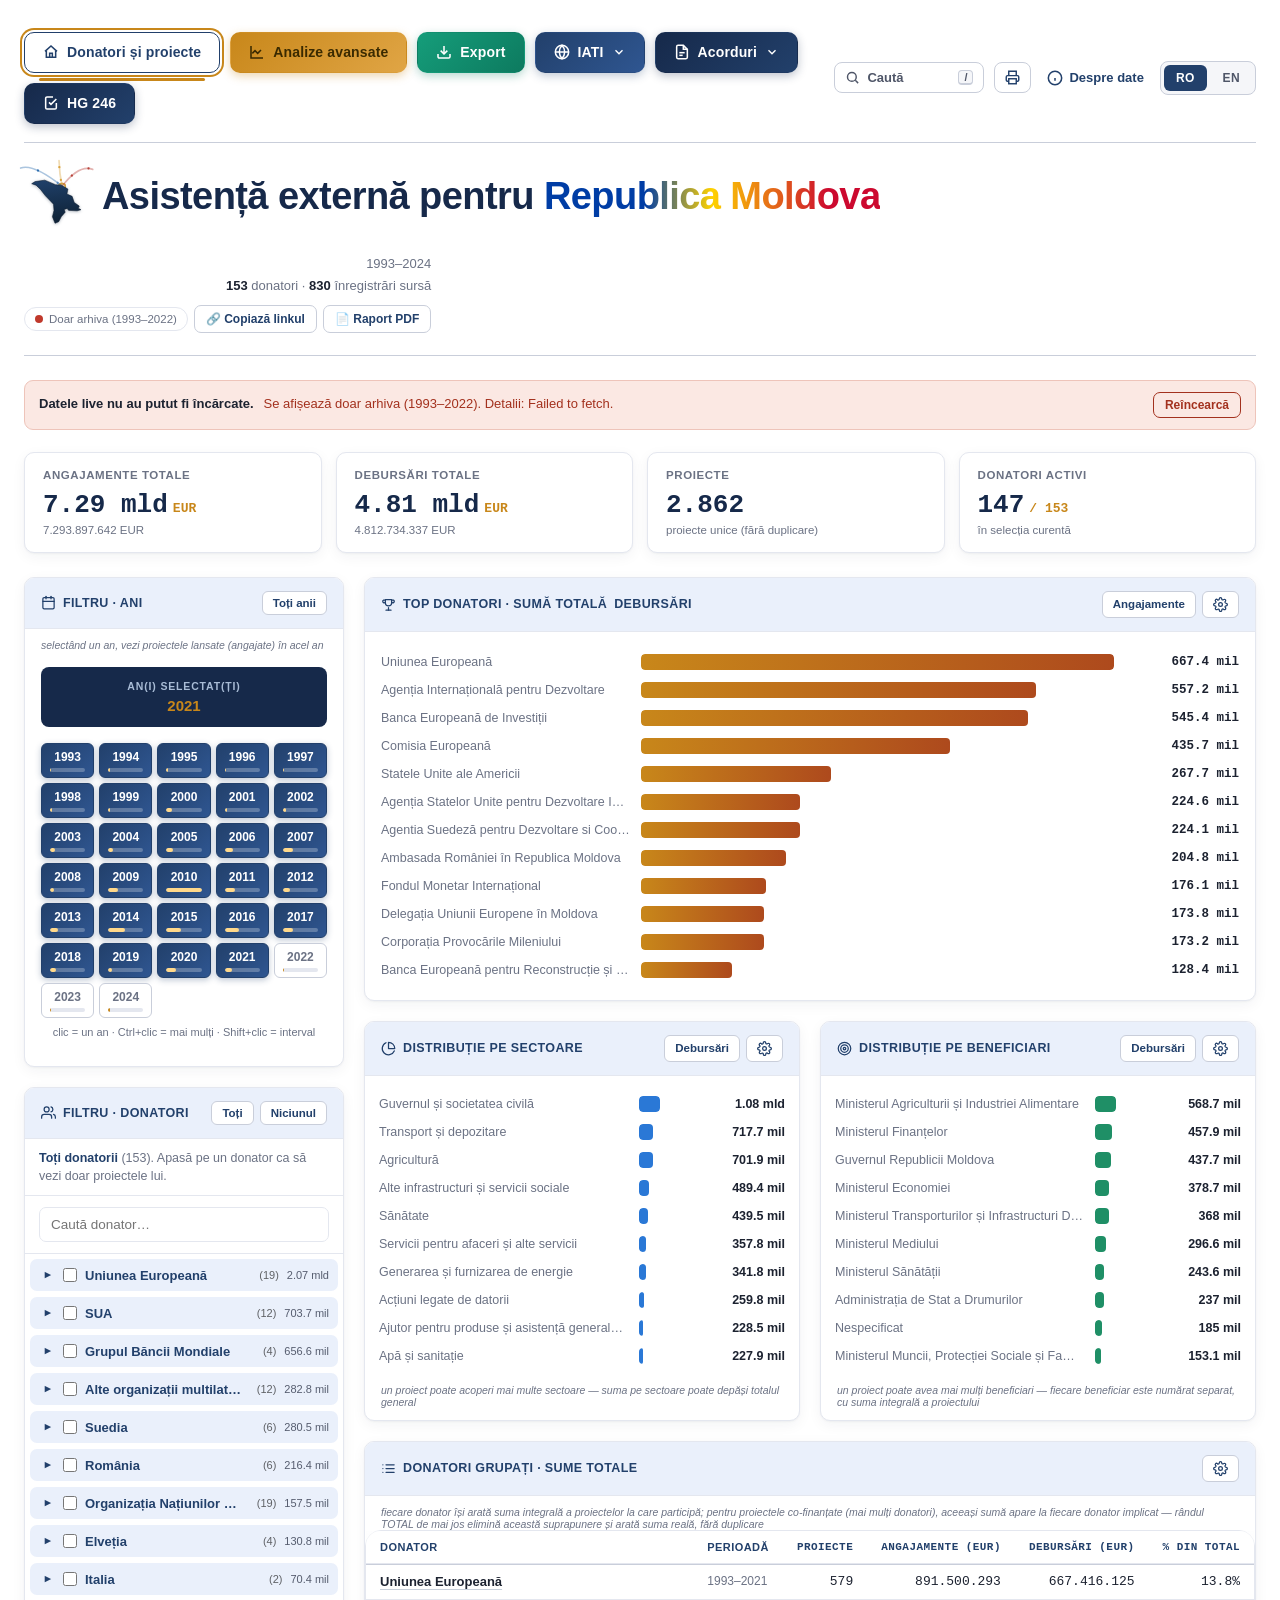
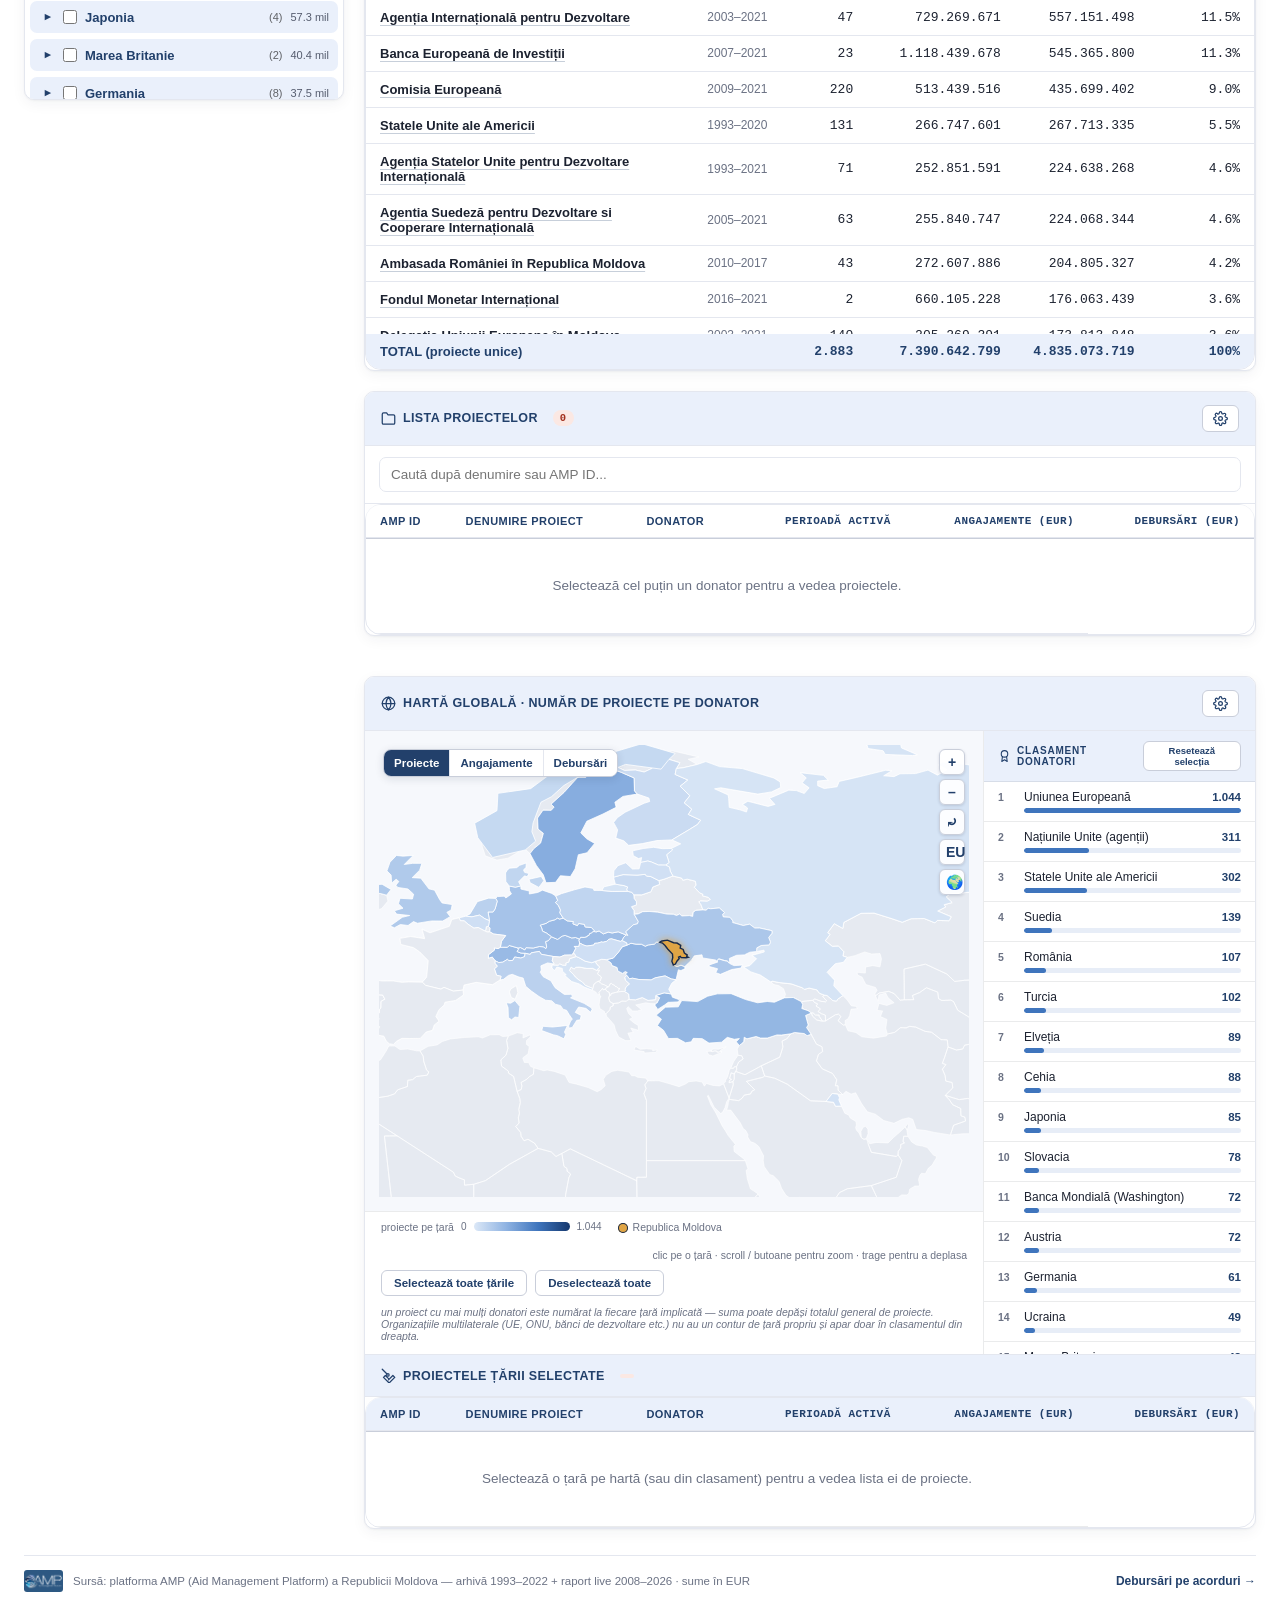
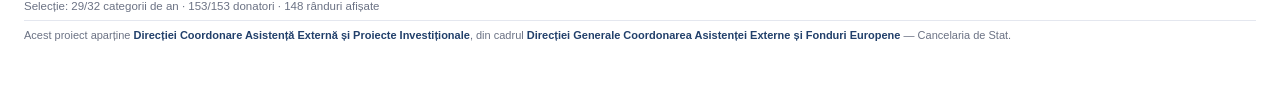
==== commit f1aeb571: "Add files via upload" ====
--- a/index.html
+++ b/index.html
@@ -3,7 +3,6 @@
 <head>
 <meta charset="utf-8"/>
 <meta name="viewport" content="width=device-width, initial-scale=1"/>
-<meta name="description" content="Asistență externă pentru Republica Moldova — proiecte, donatori, sectoare, pe ani. Date din platforma AMP și din standardul internațional IATI."/>
 <title>Asistență Externă — Republica Moldova</title>
 <meta name="description" content="Cine finanțează Republica Moldova, cât și unde: donatori, proiecte, sume angajate și debursate, pe ani, sectoare și raioane — din platforma AMP și IATI.">
 <meta property="og:title" content="Asistență externă pentru Republica Moldova">
@@ -15,6 +14,16 @@
 <meta name="twitter:card" content="summary_large_image">
 <link rel="icon" href="favicon.svg" type="image/svg+xml">
 <link rel="apple-touch-icon" href="apple-touch-icon.png">
+<script type="application/ld+json">
+{
+ "@context": "https://schema.org",
+ "@type": "WebSite",
+ "name": "Asistență externă pentru Republica Moldova",
+ "url": "https://nistor.vivi.md/",
+ "inLanguage": ["ro", "en"],
+ "description": "Cine finanțează Republica Moldova, cât și unde: donatori, proiecte, sume angajate și debursate, pe ani, sectoare și raioane — din platforma AMP și IATI."
+}
+</script>
 <link rel="alternate" type="application/rss+xml" title="Acorduri de asistență externă — acte noi" href="rss.xml">
 
 <style>
@@ -1225,6 +1234,14 @@
   .dif-t2 i{background:#eb6834}
   .dif-v{text-align:right;color:var(--ink-dim);font-variant-numeric:tabular-nums;white-space:nowrap}
   .dif-v b{color:var(--navy-deep)}
+  /* ecran tactil: ținte de apăsat ceva mai mari; pe mouse nimic nu se schimbă */
+  @media (pointer:coarse){
+    .lang-switch button,button[data-lang],.unealta,#dataRetryBtn{min-height:34px}
+    .footer-link{display:inline-block;padding:7px 0}
+  }
+  .footer-link{font-size:12px;font-weight:700;color:var(--navy);text-decoration:none}
+  .footer-link:hover{color:var(--gold);text-decoration:underline}
+  .footer-link:focus-visible{outline:2px solid var(--gold);outline-offset:3px;border-radius:3px}
 </style>
 </head>
 <body>
@@ -1441,6 +1458,7 @@
         <img src="amp-logo.png" width="160" height="90" alt="AMP - Aid Management Platform" loading="lazy"/>
         <span data-i18n="footerSource">Sursă: platforma AMP (Aid Management Platform) a Republicii Moldova — versiune veche și versiune nouă · sume în EUR</span>
       </div>
+      <a class="footer-link" href="debursari.html" data-i18n="footerDebursari">Debursări pe acorduri →</a>
       <span id="filterSummary"></span>
     </div>
     <div class="footer-owner">
@@ -1938,7 +1956,7 @@
     <div class="sdg-leg" id="sdgLegenda"></div>
     <div class="panel-head" id="sdgListaCap" style="border-top:1px solid var(--line);">
       <h2><svg class="ico" viewBox="0 0 24 24"><path d="M8 6h13M8 12h13M8 18h13M3 6h.01M3 12h.01M3 18h.01"/></svg><span data-i18n="sdgListTitle">Proiectele fiecărui sector</span> <span id="sdgCount" class="badge"></span></h2>
-      <div class="btns"><button type="button" class="sdg-btn" id="sdgToate"></button> <button type="button" class="sdg-btn" id="sdgExcel"></button></div>
+      <div class="btns"><button type="button" class="sdg-btn" id="sdgToate">Deschide toate</button> <button type="button" class="sdg-btn" id="sdgExcel">📊 Excel (.xlsx)</button></div>
     </div>
     <div id="sdgLista"></div>
   </div>
@@ -3739,7 +3757,8 @@
   iatiThreshold: ['Prag de potrivire', 'Match threshold'],
   iatiSearchInput: ['Caută proiect după denumire sau AMP ID', 'Search project by name or AMP ID'],
   dpDonorSearch: ['Caută donator', 'Search donor'],
-  dpSearchInput: ['Caută activitate după denumire, donator sau ID IATI', 'Search activity by name, donor or IATI ID']
+  dpSearchInput: ['Caută activitate după denumire, donator sau ID IATI', 'Search activity by name, donor or IATI ID'],
+  legJson: ['JSON cu confirmările în pregătire', 'JSON with the confirmations being prepared']
 };
 function etichetaControale(){
   const en = typeof currentLang !== 'undefined' && currentLang === 'en';
@@ -9640,6 +9659,7 @@
   statusError: '<b>Datele live nu au putut fi încărcate.</b> Se afișează doar arhiva (1993–2022). Detalii: {err}.{ultima}',
   statusFaraSume: '<b>Raportul live nu are coloane de sume recunoscute.</b> Proiectele s-au preluat, dar angajamentele și debursările rămân cele din arhivă. Probabil platforma a redenumit coloanele de finanțare.',
   statusRetry: 'Reîncearcă',
+  footerDebursari: 'Debursări pe acorduri →',
   footerSource: 'Sursă: platforma AMP (Aid Management Platform) a Republicii Moldova — arhivă 1993–2022 + raport live 2008–2026 · sume în EUR',
   footerIatiSource: 'Sursă: standardul internațional IATI (International Aid Transparency Initiative), via d-portal · potriviri cu platforma AMP a Republicii Moldova'
 });
@@ -9661,6 +9681,7 @@
   statusError: '<b>Live data could not be loaded.</b> Showing the archive only (1993–2022). Details: {err}.{ultima}',
   statusFaraSume: '<b>The live report has no recognisable funding columns.</b> Projects were loaded, but commitments and disbursements remain those of the archive. The platform has probably renamed the funding columns.',
   statusRetry: 'Retry',
+  footerDebursari: 'Disbursements by agreement →',
   footerSource: 'Source: the Republic of Moldova AMP (Aid Management Platform) — 1993–2022 archive + live 2008–2026 report · amounts in EUR',
   footerIatiSource: 'Source: the international IATI standard (International Aid Transparency Initiative), via d-portal · matched against the Republic of Moldova AMP platform'
 });
